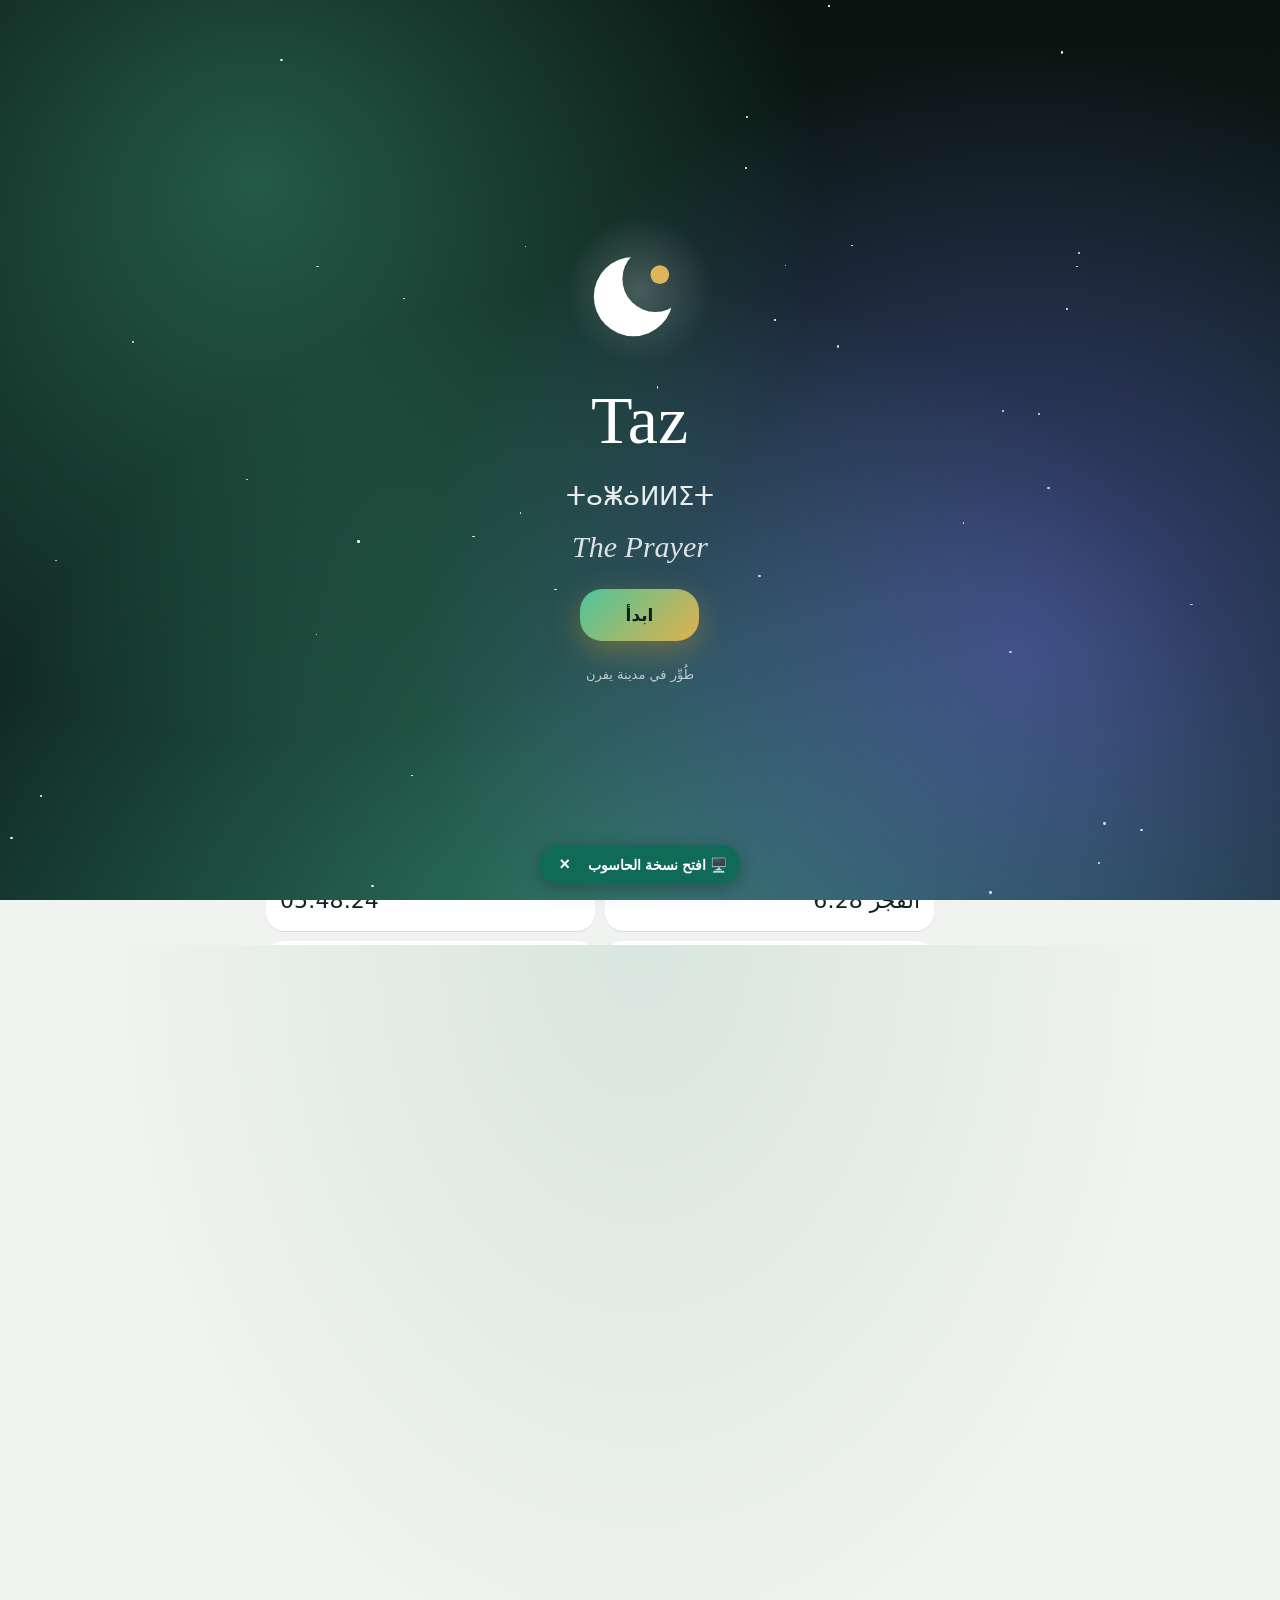
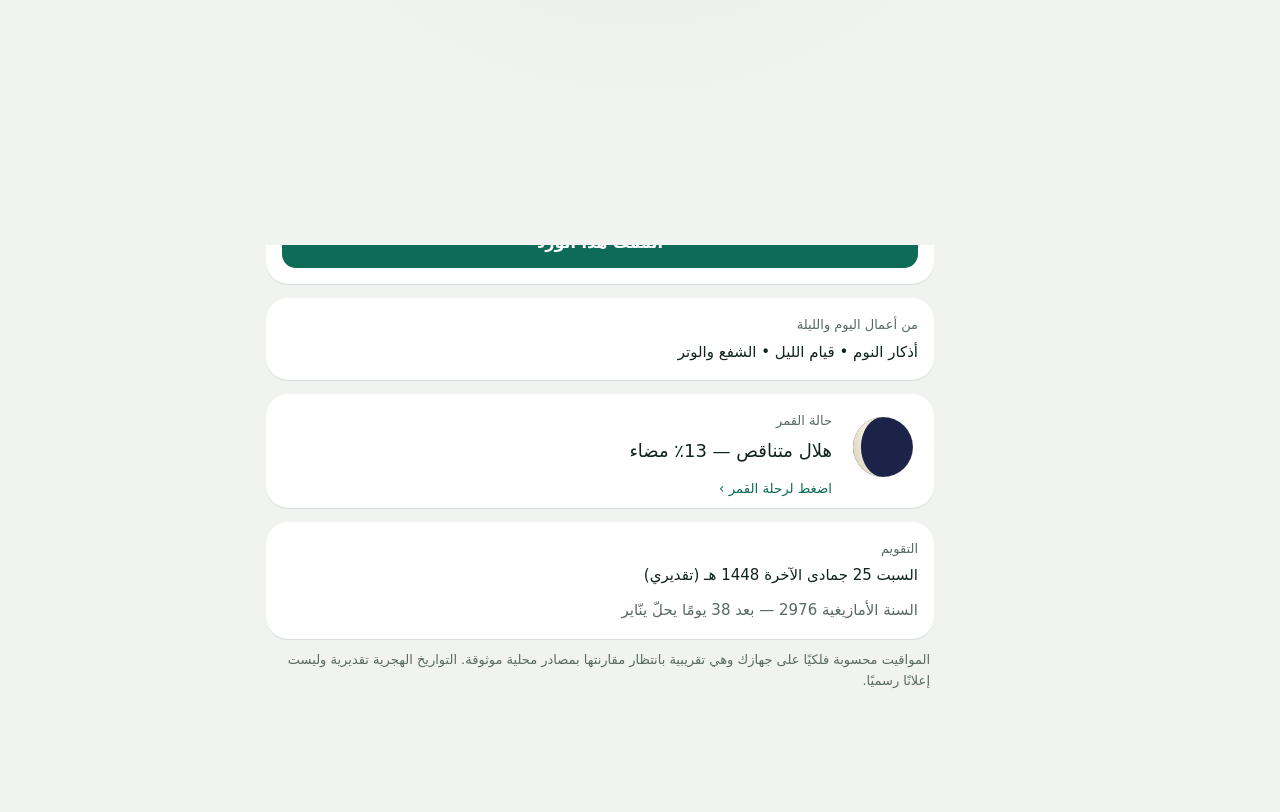
==== index.html @ 4be25f61 "أكواد تفعيل برو من الخادم: إنشاء من لوحة المالية والتفعيل في التطبيق مرة واحدة لكل كود Co-Authored-B" ====
<!DOCTYPE html>
<html lang="ar" dir="rtl"><head><meta http-equiv="Content-Security-Policy" content="default-src 'self'; script-src 'self' 'unsafe-inline'; style-src 'self' 'unsafe-inline' https://fonts.googleapis.com; font-src 'self' data: https://fonts.gstatic.com; img-src 'self' data: blob: https:; media-src 'self' data: blob: https:; connect-src 'self' https:; worker-src 'self'; manifest-src 'self'; object-src 'none'; base-uri 'self'; form-action 'self'"><meta charset="utf-8">
<meta name="viewport" content="width=device-width, initial-scale=1, viewport-fit=cover">
<title>Taz</title><link rel="manifest" href="[data-uri]"><meta name="theme-color" content="#0d1736"><meta name="mobile-web-app-capable" content="yes"><meta name="apple-mobile-web-app-capable" content="yes"><meta name="apple-mobile-web-app-title" content="Taz"><meta name="apple-mobile-web-app-status-bar-style" content="black-translucent"><link rel="apple-touch-icon" href="[data-uri]"><link rel="icon" href="[data-uri]">
<link href="https://fonts.googleapis.com/css2?family=Readex+Pro:wght@400;500;600;700&family=IBM+Plex+Sans+Arabic:wght@400;500;700&family=Amiri:wght@400;700&family=IBM+Plex+Sans:wght@400;500;700&family=Noto+Naskh+Arabic:wght@400;700&family=Scheherazade+New:wght@400;700&family=Noto+Sans+Tifinagh&family=Aref+Ruqaa:wght@700&family=Cormorant+Garamond:ital,wght@1,600&display=swap" rel="stylesheet">
<style>
:root{--bg:#f0f3ef;--card:#fff;--ink:#10241d;--mute:#586a62;--line:rgba(16,36,29,.1);--acc:#0d6b57;--gold:#8f6310;--soft:rgba(13,107,87,.1);box-sizing:border-box}
@media(prefers-color-scheme:dark){:root:not([data-theme="light"]){--bg:#09130f;--card:#122019;--ink:#edf3ee;--mute:#93a79d;--line:rgba(255,255,255,.09);--acc:#4cc59a;--gold:#e2b04c;--soft:rgba(76,197,154,.14)}}
:root[data-theme="dark"]{--bg:#09130f;--card:#122019;--ink:#edf3ee;--mute:#93a79d;--line:rgba(255,255,255,.09);--acc:#4cc59a;--gold:#e2b04c;--soft:rgba(76,197,154,.14)}
*{box-sizing:border-box}html,body{margin:0;background:var(--bg);color:var(--ink);font-family:"Readex Pro","IBM Plex Sans Arabic",system-ui,sans-serif}
body{max-width:480px;margin:0 auto;padding:0 16px 110px;line-height:1.65;min-height:100%}
button{font:inherit;color:inherit;cursor:pointer}[hidden]{display:none!important}
.hero{margin:0 -16px;height:392px;position:relative;overflow:hidden;color:#fff;border-radius:0 0 32px 32px}
.hero svg{position:absolute;inset:0;width:100%;height:100%}
.hero::after{content:"";position:absolute;inset:auto 0 0;height:45%;background:linear-gradient(transparent,rgba(0,0,0,.45));z-index:1}
.ht{position:relative;z-index:2;padding:calc(18px + env(safe-area-inset-top,0px)) 22px 0;text-align:center;text-shadow:0 1px 14px rgba(0,0,0,.3)}
.ht .c{font-size:15px;font-weight:500;opacity:.92}.ht small{display:block;font-size:19px;font-weight:500;margin-top:6px}
.cd{font-size:64px;font-weight:500;direction:ltr;letter-spacing:-1px;font-variant-numeric:tabular-nums;line-height:1.1;margin-top:2px}
.hb{position:absolute;z-index:2;inset-inline:24px;bottom:50px}
.bar{height:5px;border-radius:5px;background:rgba(255,255,255,.28)}.bar i{display:block;height:100%;background:#fff;border-radius:5px}
.bl{display:flex;justify-content:space-between;font-size:13px;font-weight:500;margin-top:8px}
.g{background:var(--card);border-radius:22px;padding:6px 16px;margin-top:14px;box-shadow:0 1px 0 var(--line)}
.g h3{margin:10px 0 2px;font-size:13px;font-weight:500;color:var(--mute)}.g p{margin:4px 0 10px;color:var(--mute);font-size:15px}
.pr{margin-top:-34px;position:relative;z-index:3;padding:8px 10px;box-shadow:0 14px 34px rgba(0,0,0,.2)}
.rw{display:grid;grid-template-columns:38px 1fr auto;align-items:center;padding:11px 8px;border-radius:14px;font-size:17px}.rw svg{width:26px;height:26px;color:var(--mute);display:block}
.rw b{direction:ltr;font-weight:500;font-variant-numeric:tabular-nums}.rw.nx{background:var(--soft);font-weight:700;color:var(--acc)}.rw.nx svg{color:var(--acc)}.rw.nx b{font-weight:700}
.ar{font-family:Amiri,serif;font-size:22px;line-height:2.05;margin:4px 0}
.row{display:flex;justify-content:space-between;align-items:center;padding:12px 0;border-top:1px solid var(--line);font-size:16px}.g .row:first-of-type{border-top:0}
.row small{display:block;color:var(--mute);font-size:12px}
.tg{width:46px;height:28px;border-radius:20px;border:0;background:var(--line);position:relative;flex:none}
.tg::after{content:"";position:absolute;top:3px;inset-inline-start:3px;width:22px;height:22px;border-radius:50%;background:#fff;transition:.2s;box-shadow:0 1px 3px rgba(0,0,0,.3)}
.tg[aria-checked=true]{background:var(--acc)}.tg[aria-checked=true]::after{inset-inline-start:21px}
.st{display:flex;align-items:center;gap:10px}.st button{width:32px;height:32px;border-radius:50%;border:0;background:var(--soft);color:var(--acc);font-size:18px}
.btn{width:100%;border:0;border-radius:14px;padding:12px;background:var(--acc);color:var(--card);font-weight:700;margin:6px 0 10px}.btn[disabled]{opacity:.45}
.tag{display:inline-block;font-size:12px;color:var(--gold);border:1px solid var(--gold);border-radius:8px;padding:0 8px;margin-bottom:8px}
.note{font-size:12px;color:var(--mute);margin:10px 4px}
.seg{display:flex;gap:4px;margin:14px 0 4px;background:var(--line);border-radius:12px;padding:3px}.seg button{flex:1;border:0;background:none;border-radius:10px;padding:7px 4px;font-size:14px;color:var(--mute)}.seg button[aria-pressed=true]{background:var(--card);color:var(--ink);font-weight:700;box-shadow:0 1px 3px rgba(0,0,0,.15)}
.cnt{display:inline-block;background:var(--soft);color:var(--acc);border-radius:10px;padding:0 10px;font-size:13px;font-weight:500}
.dial{width:260px;height:260px;margin:26px auto 8px;border-radius:50%;background:var(--card);box-shadow:0 8px 30px rgba(0,0,0,.15);position:relative;transition:transform .15s}
.dial i{position:absolute;inset:0}.dial em{position:absolute;top:8px;left:50%;transform:translateX(-50%);font-style:normal;color:#e0555f;font-weight:700}
.arw{position:absolute;inset:0}.arw::before{content:"";position:absolute;top:14px;left:50%;margin-left:-9px;border:9px solid transparent;border-bottom:70px solid var(--acc);border-top:0}
.cal{display:grid;grid-template-columns:repeat(7,1fr);text-align:center;gap:3px;font-size:15px;padding:8px 0}.cal span{padding:4px 0;border-radius:12px}.cal small{display:block;font-size:10px;color:var(--mute)}.cal .w{color:var(--mute);font-size:12px}.cal .t{background:var(--acc);color:var(--card)}.cal .t small{color:var(--card)}.cal .f{background:var(--soft)}
h2{font-size:28px;margin:calc(18px + env(safe-area-inset-top,0px)) 2px 0}
nav{position:fixed;bottom:0;inset-inline:0;max-width:480px;margin:0 auto;display:flex;background:var(--card);border-top:1px solid var(--line);padding:8px 8px calc(8px + env(safe-area-inset-bottom,0px));z-index:9}
nav button{flex:1;border:0;background:none;padding:4px 2px;font-size:11px;color:var(--mute)}nav button[aria-current=true]{color:var(--acc);font-weight:700}nav svg{display:block;margin:0 auto 2px;width:24px;height:24px}
#sheet{position:fixed;inset:0;background:rgba(0,0,0,.5);z-index:20;display:flex;align-items:flex-end}.sh{background:var(--card);width:100%;max-width:480px;margin:0 auto;border-radius:24px 24px 0 0;padding:12px 18px calc(18px + env(safe-area-inset-bottom,0px))}#cl .row{width:100%;border-left:0;border-right:0;border-bottom:0;background:none;text-align:start}#sp{position:fixed;inset:0;z-index:50;display:flex;flex-direction:column;align-items:center;justify-content:center;gap:4px;color:#fff;text-align:center;background:radial-gradient(circle at 50% 110%,rgba(76,197,154,.5),transparent 60%),linear-gradient(#09130f,#12302a)}.n1{font-size:68px;font-family:"Aref Ruqaa",serif;line-height:1.5}.n2{font-size:26px;font-family:"Noto Sans Tifinagh",sans-serif;opacity:.9}.n3{font-size:30px;font-family:"Cormorant Garamond",serif;font-style:italic;opacity:.85}#sp small{margin-top:16px;opacity:.6;font-size:12px}.hero{touch-action:pan-y}.rw{transition:background .25s;cursor:pointer}main{animation:vin .3s ease both}@keyframes vin{from{opacity:0;transform:translateY(8px)}}.cl,.cl2{animation:dr 26s ease-in-out infinite alternate}.cl2{animation-duration:34s;animation-direction:alternate-reverse}@keyframes dr{to{transform:translateX(40px)}}#st circle:nth-child(odd){animation:tw 3s ease-in-out infinite alternate}@keyframes tw{from{opacity:.3}}.nb{position:absolute;z-index:3;left:50%;transform:translateX(-50%);top:150px;border:0;border-radius:20px;padding:3px 14px;color:#fff;background:rgba(255,255,255,.22);backdrop-filter:blur(8px);font-size:13px}@media(prefers-reduced-motion:reduce){*{animation:none!important;transition:none!important}}.tl{display:grid;grid-template-columns:1fr 1fr;gap:10px;margin-top:12px}.tl div{background:var(--card);border-radius:18px;padding:12px 14px;box-shadow:0 1px 0 var(--line)}.tl small{display:block;color:var(--mute);font-size:12px}.tl b{font-size:22px;font-weight:500;direction:ltr;display:block;font-variant-numeric:tabular-nums;text-align:start}.dial::after{content:"";position:absolute;inset:0;border-radius:50%;border:2px solid var(--acc);animation:pl 2.4s ease-out infinite;opacity:0}@keyframes pl{from{transform:scale(.92);opacity:.6}to{transform:scale(1.25);opacity:0}}.nt{position:relative;height:16px;border-radius:8px;display:flex;overflow:hidden;margin:12px 0 6px}.nt i{flex:1}.mk{position:absolute;top:-3px;width:22px;height:22px;border-radius:50%;background:var(--gold);transform:translateX(-50%);box-shadow:0 0 12px var(--gold);transition:inset-inline-start .6s}.ln{display:flex;justify-content:space-between;font-size:12px;color:var(--mute);direction:ltr}.seg.sc{overflow-x:auto}.sc button{flex:none;padding:7px 12px;white-space:nowrap}.hd{display:flex;align-items:center;gap:10px;margin-top:calc(18px + env(safe-area-inset-top,0px))}.hd h2{margin:0}.bk{width:38px;height:38px;border-radius:50%;border:0;background:var(--card);font-size:24px;line-height:1;box-shadow:0 1px 4px rgba(0,0,0,.18)}.dt{width:30px;height:30px;border-radius:9px;display:inline-grid;place-items:center;color:#fff;font-style:normal;margin-inline-end:12px;font-size:15px}.chev{color:var(--mute);font-size:20px}.in{border:1px solid var(--line);background:var(--bg);color:var(--ink);border-radius:12px;padding:8px 10px;font:inherit}input.in:not([type]){width:100%;margin:6px 0}.qa{display:flex;gap:8px;margin-top:12px}.qa button{flex:1;border:0;border-radius:16px;padding:10px 2px;background:var(--card);box-shadow:0 1px 0 var(--line);font-size:12px;color:var(--ink)}.qa b{display:block;font-size:20px;color:var(--acc)}.lvp{display:grid;gap:14px;margin:14px 0}.lk{background:linear-gradient(#1b2548,#0d1736);color:#fff;border-radius:22px;padding:16px;display:flex;justify-content:space-between;align-items:center}.lk b{font-size:20px;font-weight:500}.lk .lvc{font-size:26px}.di{background:#000;color:#fff;border-radius:30px;padding:10px 22px;display:flex;justify-content:space-between;width:86%;margin:0 auto}.lvc{direction:ltr;font-variant-numeric:tabular-nums}.pr{background:linear-gradient(160deg,rgba(76,197,154,.12),rgba(122,108,255,.12)),var(--card);box-shadow:0 0 0 1px rgba(120,200,255,.18),0 22px 60px rgba(40,120,220,.2)}.pvs{display:flex;justify-content:space-between;align-items:center;padding:6px 6px 2px}
.dl{position:relative;width:100%;max-width:340px;margin:4px auto;touch-action:pan-y;user-select:none;-webkit-user-select:none}.cc{position:absolute;inset:0;display:grid;place-content:center;text-align:center;pointer-events:none}.cc b{font-size:36px;font-weight:500;direction:ltr;font-variant-numeric:tabular-nums;line-height:1.2}.cc small{color:var(--mute);font-size:13px}.pulse{animation:pls 1.6s ease-in-out infinite;transform-box:fill-box;transform-origin:center}@keyframes pls{50%{transform:scale(1.7);opacity:.08}}
.rw{display:block;padding:0;margin:2px 0;border-radius:16px;font-size:inherit}.rwh{display:grid;grid-template-columns:38px 1fr auto 22px;align-items:center;width:100%;border:0;background:none;padding:11px 8px;font-size:17px;text-align:start;color:inherit}.rwh b{direction:ltr;font-weight:500}.rw.nx .rwh{color:var(--acc);font-weight:700}
.dt2{display:none;padding:0 10px 12px}.rw.op .dt2{display:grid;grid-template-columns:repeat(3,1fr);gap:8px;animation:vin .28s ease both}.dt2>div{background:var(--bg);border-radius:12px;padding:8px;text-align:center}.dt2 small{display:block;color:var(--mute);font-size:11px}.dt2 b{direction:ltr;display:block;font-weight:500}.dt2 .full{grid-column:1/-1;display:flex;justify-content:space-between;align-items:center;background:none;padding:2px 4px;font-size:14px}
nav{bottom:calc(10px + env(safe-area-inset-bottom,0px));inset-inline:12px;padding:6px;border-radius:32px;border:1px solid rgba(140,160,255,.22);background:var(--card);background:color-mix(in srgb,var(--card) 93%,transparent);backdrop-filter:blur(22px) saturate(1.4);-webkit-backdrop-filter:blur(22px) saturate(1.4);box-shadow:0 14px 40px rgba(20,30,90,.35)}
nav button{display:flex;align-items:center;justify-content:center;gap:6px;flex:1;padding:11px 0;border-radius:26px;transition:flex .45s cubic-bezier(.2,.8,.2,1),background .3s}nav svg{margin:0;width:22px;height:22px}nav button span{display:none;font-size:13px;font-weight:700;white-space:nowrap}nav button[aria-current=true]{flex:2.7;background:linear-gradient(135deg,var(--acc),#c9972f);color:#fff;box-shadow:0 6px 22px rgba(201,151,47,.4)}nav button[aria-current=true] span{display:inline}.qd{width:100%;max-width:330px;margin:10px auto;perspective:900px;touch-action:none;user-select:none;-webkit-user-select:none}#qi{transform-style:preserve-3d;transition:transform .12s linear}.qd svg{width:100%;display:block;transition:filter .3s}.qd.ok svg{filter:drop-shadow(0 0 20px rgba(60,230,150,.6))}.qs{min-height:26px;font-weight:700;margin:2px 0 8px}.qs.ok{color:#2fcf8a}.wxt{position:absolute;inset:0;z-index:1;opacity:0;pointer-events:none;transition:opacity .9s,background .9s}.wxt.on{opacity:1}.wxt.rain{background:linear-gradient(rgba(40,60,95,.55),rgba(20,30,52,.45))}.wxt.snow{background:linear-gradient(rgba(215,228,242,.38),rgba(160,185,215,.3))}.wxt.wind{background:linear-gradient(rgba(125,105,75,.3),rgba(70,60,45,.28))}.wxt.storm{background:linear-gradient(rgba(15,20,38,.7),rgba(10,14,28,.6))}
.wx{position:absolute;inset:0;z-index:1;pointer-events:none;overflow:hidden}.wx i{position:absolute;display:block}.wx.rain i,.wx.storm i{top:-24px;width:1.5px;height:18px;background:linear-gradient(transparent,rgba(195,220,255,.85));transform:rotate(12deg);animation:rf linear infinite}@keyframes rf{to{transform:translate(-40px,430px) rotate(12deg)}}.wx.snow i{top:-12px;border-radius:50%;background:#fff;opacity:.9;animation:sf linear infinite}@keyframes sf{50%{margin-left:18px}to{transform:translate(-30px,430px)}}.wx.wind i{left:-120px;height:2px;border-radius:2px;background:linear-gradient(90deg,transparent,rgba(255,255,255,.7),transparent);animation:wf linear infinite}@keyframes wf{to{transform:translateX(620px)}}.lt{position:absolute;inset:0;background:#fff;opacity:0;animation:fl 7s infinite}@keyframes fl{0%,92%,100%{opacity:0}93%{opacity:.55}94%{opacity:0}95%{opacity:.35}96%{opacity:0}}
.hero[data-wx=wind] .cl,.hero[data-wx=storm] .cl{animation-duration:6s}.hero[data-wx=wind] .cl2,.hero[data-wx=storm] .cl2{animation-duration:8s}.wxc{position:absolute;z-index:3;top:calc(14px + env(safe-area-inset-top,0px));inset-inline-start:16px;border:0;border-radius:20px;padding:4px 12px;color:#fff;background:rgba(0,0,0,.32);backdrop-filter:blur(8px);-webkit-backdrop-filter:blur(8px);font-size:13px}@media(prefers-reduced-motion:reduce){.wx{display:none}}#sp.out{opacity:0;transform:scale(1.05);transition:opacity .5s,transform .5s}#sp .n1,#sp .n2,#sp .n3,#sp .lg,#sp .go,#sp .wl,#sp .orb{position:relative}.sb{position:absolute;inset:0;background:radial-gradient(circle at 20% 20%,rgba(76,197,154,.38),transparent 45%),radial-gradient(circle at 80% 72%,rgba(122,108,255,.42),transparent 50%);animation:sbm 14s ease-in-out infinite alternate}@keyframes sbm{to{transform:scale(1.3) rotate(8deg)}}
.orb{display:grid;place-items:center;width:150px;height:150px;border-radius:50%;background:radial-gradient(circle,rgba(255,255,255,.2),transparent 70%);transform:translate(var(--px,0),var(--py,0));transition:transform .15s;animation:orbi 1.4s cubic-bezier(.2,.8,.2,1) both}@keyframes orbi{from{opacity:0;transform:scale(.4) rotate(-40deg)}}
#sp .n1,#sp .n2,#sp .n3,#sp .lg,#sp .go,#sp .wl{animation:fu .35s ease both}#sp .n1{animation-delay:0s}#sp .n2{animation-delay:.05s}#sp .n3{animation-delay:.1s}#sp .lg{animation-delay:.12s}#sp .go{animation-delay:.15s}#sp .wl{animation-delay:.2s}@keyframes fu{from{opacity:0;transform:translateY(14px)}}
.lg{display:flex;gap:8px;margin-top:18px}.lg button{border:1px solid rgba(255,255,255,.35);background:rgba(255,255,255,.1);color:#fff;border-radius:16px;padding:6px 16px;backdrop-filter:blur(8px);-webkit-backdrop-filter:blur(8px)}.go{margin-top:14px;border:0;border-radius:22px;padding:12px 46px;color:#06231f;font-weight:700;font-size:17px;background:linear-gradient(135deg,#4cc59a,#e2b04c);box-shadow:0 10px 30px rgba(201,151,47,.4)}.wl{margin-top:18px;opacity:.7;font-size:13px}
html[data-gl]:not([data-gl=off]) body{background:radial-gradient(circle at 12% 8%,rgba(76,197,154,.4),transparent 42%),radial-gradient(circle at 92% 28%,rgba(122,108,255,.38),transparent 42%),radial-gradient(circle at 30% 92%,rgba(240,192,96,.28),transparent 46%),var(--bg);background-attachment:fixed}
html[data-gl=glass] .g,html[data-gl=glass] nav{background:color-mix(in srgb,var(--card) 58%,transparent);backdrop-filter:blur(22px) saturate(1.6);-webkit-backdrop-filter:blur(22px) saturate(1.6);border:1px solid rgba(255,255,255,.28)}html[data-gl=ultra] .g,html[data-gl=ultra] nav{background:color-mix(in srgb,var(--card) 28%,transparent);backdrop-filter:blur(30px) saturate(1.8);-webkit-backdrop-filter:blur(30px) saturate(1.8);border:1px solid rgba(255,255,255,.35)}
.szt{font-size:13px;color:#ffd98a;font-weight:700}.fl{animation:fk 2.6s ease-in-out infinite alternate}@keyframes fk{from{opacity:.78}}.rt{animation:rot 26s linear infinite;transform-box:fill-box;transform-origin:center}@keyframes rot{to{transform:rotate(360deg)}}
.pg{background:var(--card);border-radius:14px;padding:12px;min-height:430px;display:flex;flex-direction:column;border:1px solid var(--line)}.ph{display:flex;justify-content:space-between;font-size:12px;color:var(--mute)}.pb{flex:1;display:grid;place-content:center;text-align:center;color:var(--mute);padding:16px}.pf{text-align:center;color:var(--mute);font-size:12px}.sp2{display:grid;grid-template-columns:1fr;gap:10px;direction:rtl}.pg2{display:none}
.wgs{display:grid;gap:14px;margin:12px 0;justify-items:start}.wg{border-radius:26px;padding:14px 16px;display:flex;flex-direction:column;gap:2px;color:#fff;position:relative;overflow:hidden}.wg.s{width:160px;height:160px}.wg.m{width:100%;flex-direction:row;justify-content:space-between;align-items:center;text-align:center}.wg.m div small{display:block;opacity:.8;font-size:11px}.wg.l{width:210px;height:64px;border-radius:18px;flex-direction:row;justify-content:space-between;align-items:center}.wg b{font-size:19px;font-weight:700}.wg small{opacity:.85;font-size:12px}.wg.glass{background:linear-gradient(135deg,rgba(255,255,255,.3),rgba(255,255,255,.06)),linear-gradient(160deg,#1f5a4a,#4cc59a);border:1px solid rgba(255,255,255,.4)}.wg.dark{background:#10162f}.wg.light{background:#f4f6fb;color:#0d1736}.wg.acc{background:linear-gradient(135deg,#4cc59a,#c9972f)}
.cpm{display:grid;grid-template-columns:1.3fr 1fr;gap:12px;background:#0b0e18;color:#fff;border-radius:22px;padding:16px;margin:10px 0}.cpm b{font-size:26px;display:block}.cpm .lvc{font-size:34px;display:block}.cpr{display:grid;gap:8px}.cpr button{border:0;border-radius:14px;padding:12px;background:#1c2236;color:#fff;font-size:16px}
@media(min-width:820px),(horizontal-viewport-segments:2){body{max-width:780px;padding-inline-start:96px}nav{top:50%;bottom:auto;inset-inline:auto;inset-inline-start:16px;transform:translateY(-50%);flex-direction:column;width:72px;max-width:none;margin:0;padding:8px;border-radius:30px}nav button{flex:none;flex-direction:column;padding:12px 0;gap:3px}nav button span{display:block;font-size:10px;font-weight:500}nav button[aria-current=true]{flex:none}.hero{margin:16px 0 0;border-radius:32px}.sp2{grid-template-columns:1fr 1fr}.pg2{display:flex}}.ar{font-family:var(--af,"Noto Naskh Arabic"),Amiri,serif}
.pg{position:relative;min-height:520px;transition:background .3s}.pg::before{content:"";position:absolute;inset:6px;border:1px solid rgba(170,135,60,.5);border-radius:10px;pointer-events:none}.pg::after{content:"";position:absolute;inset:11px;border:1px solid rgba(170,135,60,.22);border-radius:7px;pointer-events:none}
.pg.qp{background:#f7f0dc;color:#2a2418;border-color:#d9c9a0}.pg.qn{background:#0f1428;color:#ece6d2;border-color:#2a3358}.pg.qg{color:var(--ink);background:rgba(255,255,255,.14);backdrop-filter:blur(18px);-webkit-backdrop-filter:blur(18px)}
.pg .ph{padding:6px 10px 0;font-size:13px;opacity:.75}.pg .pf{text-align:center;opacity:.7;padding:6px 0 10px;font-size:13px}.qt{font-family:"KFQ",serif;line-height:2.4;text-align:justify;direction:rtl;flex:1;overflow:auto;max-height:68vh;padding:6px 16px;font-feature-settings:normal}.qa{font-size:26px;line-height:2.4;max-height:none;padding:0}
.v{cursor:pointer;border-radius:6px}.v.sel{background:rgba(76,197,154,.28)}.v.bm{box-shadow:0 2px 0 #b88a2c}.sn{text-align:center;font-family:"Noto Naskh Arabic",Amiri,serif;font-size:19px;font-weight:700;color:#8a6a1c;border-block:1px solid rgba(170,135,60,.5);margin:10px 4px;padding:2px}.pg.qn .sn{color:#e0b45a}
.sp2{animation:pgi .38s ease both}@keyframes pgi{from{opacity:0;transform:translateX(calc(var(--dx,0)*28px))}}
.qh{display:flex;align-items:center;gap:14px}.mb{border:0;background:var(--soft);color:var(--acc);border-radius:10px;padding:6px 10px;margin-inline-start:4px;font:inherit;font-size:13px}.qs{min-height:20px}#mp{position:fixed;z-index:8;inset-inline:14px;bottom:calc(86px + env(safe-area-inset-bottom,0px));max-width:452px;margin:0 auto;display:flex;align-items:center;gap:10px;padding:8px 12px;border-radius:22px;background:var(--card);background:color-mix(in srgb,var(--card) 82%,transparent);backdrop-filter:blur(20px);-webkit-backdrop-filter:blur(20px);border:1px solid rgba(140,160,255,.25);box-shadow:0 10px 30px rgba(20,30,90,.3)}#mp[hidden]{display:none}.mpb{width:40px;height:40px;border-radius:50%;border:0;background:linear-gradient(135deg,var(--acc),#c9972f);color:#fff;font-size:16px}.mpm{flex:1;min-width:0}.mpm b{display:block;font-size:14px;white-space:nowrap;overflow:hidden;text-overflow:ellipsis}.mpm input{width:100%;accent-color:var(--acc)}.mpx{border:0;background:none;color:var(--mute);font-size:16px}.apl{min-width:38px}@media(min-width:820px),(horizontal-viewport-segments:2){#mp{inset-inline-start:110px;inset-inline-end:14px;bottom:14px}}.kn{position:absolute;width:48px;height:48px;margin:-24px 0 0 -24px;border-radius:50%;touch-action:none;cursor:grab}.lgn{min-height:18px;font-size:12px;opacity:.8;margin-top:8px;text-align:center;padding:0 24px;position:relative}
html[lang=en] body,html[lang=en] button,html[lang=en] input,html[lang=en] select{font-family:"IBM Plex Sans","IBM Plex Sans Arabic",system-ui,sans-serif}
.pg.qp{background:radial-gradient(ellipse at 50% 0,rgba(255,255,255,.6),transparent 62%),url("data:image/svg+xml;utf8,<svg xmlns='http://www.w3.org/2000/svg' width='160' height='160'><filter id='n'><feTurbulence type='fractalNoise' baseFrequency='.85' numOctaves='2' stitchTiles='stitch'/><feColorMatrix values='0 0 0 0 .55 0 0 0 0 .45 0 0 0 0 .25 0 0 0 .1 0'/></filter><rect width='100%25' height='100%25' filter='url(%23n)'/></svg>"),linear-gradient(#faf3df,#f2e7c6);color:#2a2418;border:1px solid #cdb98a;box-shadow:inset -16px 0 24px -16px rgba(110,78,24,.42),inset 0 0 44px rgba(139,105,40,.2),0 10px 26px rgba(0,0,0,.2)}
.pg.qp::before{inset:9px;border:2px solid #b08a3a;border-radius:6px;box-shadow:inset 0 0 0 4px #f6edd2,inset 0 0 0 5px rgba(176,138,58,.6)}.pg.qp::after{inset:0;border:0;border-radius:0;background:radial-gradient(circle at 17px 17px,#b08a3a 0 3.2px,transparent 3.6px),radial-gradient(circle at calc(100% - 17px) 17px,#b08a3a 0 3.2px,transparent 3.6px),radial-gradient(circle at 17px calc(100% - 17px),#b08a3a 0 3.2px,transparent 3.6px),radial-gradient(circle at calc(100% - 17px) calc(100% - 17px),#b08a3a 0 3.2px,transparent 3.6px)}
.pg.qp .ph{padding:16px 22px 0}.pg.qp .ph span{border:1px solid rgba(176,138,58,.75);border-radius:12px;padding:1px 12px;background:rgba(255,255,255,.4);font-size:12px}.pg.qp .qt{padding:8px 24px}.pg.qp .pf{padding:6px 0 18px}.pg.qp .pf::before,.pg.qp .pf::after{content:" ◆ ";color:#b08a3a;font-size:9px}.pg.qp .sn{color:#6f5214;border-color:#b08a3a;background:rgba(176,138,58,.1)}
.sp2{position:relative;perspective:1400px}.sp2 .pg{transform-origin:right center}@keyframes pgi{from{opacity:.25;transform:rotateY(calc(var(--dx,0)*-16deg)) translateX(calc(var(--dx,0)*20px))}}
@media(min-width:820px),(horizontal-viewport-segments:2){.sp2::after{content:"";position:absolute;top:0;bottom:0;left:50%;width:44px;margin-left:-22px;background:linear-gradient(90deg,transparent,rgba(90,60,20,.3),transparent);pointer-events:none}}
.chips{display:flex;gap:6px;overflow-x:auto;margin:8px 0 2px;padding-bottom:4px}.chip{flex:none;border:1px solid var(--line);background:none;border-radius:16px;padding:5px 12px;font-size:13px;color:var(--mute)}.chip.on{background:var(--acc);color:#fff;border-color:var(--acc)}.chip small{opacity:.8}
.av{display:grid;place-items:center;width:40px;height:40px;border-radius:50%;color:#fff;font-style:normal;font-weight:700;font-size:18px;flex:none}.av.big{width:62px;height:62px;font-size:28px}.pbar{display:inline-block;width:110px;height:4px;border-radius:4px;background:var(--line);vertical-align:middle;margin-inline-start:8px;overflow:hidden}.pbar i{display:block;height:100%;background:var(--acc)}.pgt{font-size:12px;color:var(--mute);direction:ltr}
.np{position:fixed;inset:0;z-index:40;display:flex;flex-direction:column;align-items:center;padding:calc(18px + env(safe-area-inset-top,0px)) 22px calc(26px + env(safe-area-inset-bottom,0px));color:#fff;background:radial-gradient(ellipse at 50% 18%,rgba(76,197,154,.34),transparent 58%),radial-gradient(ellipse at 85% 80%,rgba(122,108,255,.4),transparent 55%),linear-gradient(#09130f,#101a42);transform:translateY(105%);transition:transform .5s cubic-bezier(.2,.8,.2,1);overflow:auto}.np.on{transform:none}.np button{color:#fff;font:inherit}
.npx{align-self:flex-start;width:42px;height:42px;border-radius:50%;border:0;background:rgba(255,255,255,.12);font-size:20px}.npa{width:176px;height:176px;margin:14px auto 8px;border-radius:50%;display:grid;place-items:center;font-size:72px;font-weight:700;background:linear-gradient(145deg,#4cc59a,#c9972f);box-shadow:0 0 70px rgba(122,108,255,.55)}.np h2{margin:6px 0 0;font-size:26px;text-align:center}.np .sub{color:rgba(255,255,255,.7);font-size:14px;text-align:center;margin:2px 0 10px}
.wv{display:flex;align-items:center;justify-content:center;gap:3px;height:34px;margin:4px 0}.wv i{width:3px;border-radius:3px;background:linear-gradient(#4cc59a,#e2b04c);height:8px;animation:wvk 1.1s ease-in-out infinite}.np.pz .wv i{animation-play-state:paused}@keyframes wvk{50%{height:30px}}
.npr{width:100%;max-width:420px;margin-top:6px}.npr input[type=range]{width:100%;accent-color:#e2b04c}.npt{display:flex;justify-content:space-between;font-size:12px;color:rgba(255,255,255,.65);direction:ltr}.npc{display:flex;align-items:center;justify-content:space-between;width:100%;max-width:420px;margin:14px 0}.npc button{border:0;background:none;font-size:15px;min-width:46px}.npp{width:74px!important;height:74px;border-radius:50%!important;background:#fff!important;color:#101a42!important;font-size:28px!important;box-shadow:0 10px 30px rgba(255,255,255,.25)}.npb{display:flex;align-items:center;justify-content:space-between;width:100%;max-width:420px;margin-top:4px;gap:10px}.npb button{border:0;background:rgba(255,255,255,.1);border-radius:14px;padding:9px 14px;font-size:14px}.npb input{width:110px;accent-color:#4cc59a}.npq{width:100%;max-width:420px;margin-top:12px;background:rgba(255,255,255,.08);border-radius:18px;padding:6px 14px}.npq .row{border-color:rgba(255,255,255,.12)}
.ic{display:inline-block;vertical-align:middle;fill:none;stroke:currentColor;stroke-width:2;stroke-linecap:round;stroke-linejoin:round;transition:transform .15s,opacity .15s}button:active .ic{transform:scale(.9)}@media(hover:hover){button:hover .ic{opacity:.82}}.dt .ic{stroke:#fff}.qa b .ic{stroke:var(--acc)}.mpb .ic{stroke:#fff}
.v{transition:background .4s,box-shadow .4s,color .3s;border-radius:8px}
.pg.qp .v.act{background:linear-gradient(transparent 46%,rgba(224,170,60,.5) 46%,rgba(224,170,60,.5) 96%,transparent 96%);box-shadow:none}
.sp2.wg{padding:14px 12px;border-radius:26px;background:radial-gradient(circle at 18% 12%,rgba(76,197,154,.6),transparent 46%),radial-gradient(circle at 88% 88%,rgba(226,176,76,.5),transparent 52%),linear-gradient(135deg,#12302a,#0d1736)}
.pg.qg{background:rgba(12,20,48,.42);backdrop-filter:blur(22px) saturate(1.5);-webkit-backdrop-filter:blur(22px) saturate(1.5);border:1px solid rgba(255,255,255,.34);color:#f7f3e6;box-shadow:inset 0 1px 0 rgba(255,255,255,.35),0 12px 30px rgba(0,0,0,.25)}.pg.qg::before{border-color:rgba(255,255,255,.28)}.pg.qg::after{border-color:rgba(255,255,255,.12)}.pg.qg .sn{color:#ffe7a8;border-color:rgba(255,255,255,.3)}.pg.qg .v.act{background:rgba(255,255,255,.24);box-shadow:0 0 0 1px rgba(255,255,255,.45),0 6px 18px rgba(255,255,255,.12)}
.pg.qn{background:linear-gradient(#0f1428,#0a0e1e);color:#e8e1cd;border-color:#252d4d}.pg.qn::before{border-color:rgba(224,180,90,.4)}.pg.qn::after{border-color:rgba(224,180,90,.15)}.pg.qn .v.act{background:rgba(76,197,154,.2);box-shadow:inset 0 -2px 0 #4cc59a}
.ayp{position:sticky;bottom:calc(94px + env(safe-area-inset-bottom,0px));z-index:6;margin-top:12px}.fp{display:block;text-align:center;padding:14px;border:2px dashed var(--acc);border-radius:16px;color:var(--acc);font-weight:700;cursor:pointer;margin:8px 0}.fp input{display:none}.ayc.mini{display:flex;align-items:center;gap:10px;padding:8px 12px}.ayc.mini b{flex:1;font-size:13px}.ayc.mini button{border:0;background:none;color:var(--mute);display:grid;place-items:center;padding:4px}.ayc.mini button.pl{width:38px;height:38px;border-radius:50%;background:var(--acc);color:#fff}.ayc.mini button.pl .ic{stroke:#fff}.ib{border:0;background:none;color:var(--mute);padding:4px;display:grid;place-items:center}.ayi a{color:var(--acc);padding:0 3px}.ayc{background:var(--card);background:color-mix(in srgb,var(--card) 82%,transparent);backdrop-filter:blur(18px);-webkit-backdrop-filter:blur(18px);border:1px solid var(--line);border-radius:20px;padding:10px 12px;box-shadow:0 8px 24px rgba(0,0,0,.18)}.ayt{display:flex;align-items:center;gap:8px;font-size:13px}.ayt span{color:var(--mute);font-size:12px}.ayt select{flex:1;min-width:0;padding:4px 8px;font-size:12px}.ayr input{width:100%;accent-color:var(--acc);margin:6px 0 0}.ayx{display:flex;justify-content:space-between;font-size:11px;color:var(--mute);direction:ltr}.ayb{display:flex;justify-content:space-between;align-items:center;margin-top:2px}.ayb button{border:0;background:none;color:var(--ink);padding:8px;border-radius:12px;min-width:40px;display:grid;place-items:center;font:inherit;font-size:12px;transition:background .2s,transform .15s}.ayb button:active{transform:scale(.92)}@media(hover:hover){.ayb button:hover{background:var(--soft)}}.ayb button.on{background:var(--soft);color:var(--acc)}.ayb .pl{background:var(--acc);color:#fff;border-radius:50%;width:46px;height:46px;padding:0}.ayb .pl .ic{stroke:#fff}.ayerr{color:#e0555f;font-size:12px;margin:6px 0 0}.ayc2{display:block;color:var(--mute);font-size:11px;margin-top:6px;line-height:1.5}.ayc2 a{color:var(--acc)}
.orb2{position:absolute;z-index:3;width:88px;height:88px;margin:-44px 0 0 -44px;border-radius:50%;touch-action:none;cursor:grab;left:-200px;top:0}.orb2:active{cursor:grabbing}.orb2::after{content:"";position:absolute;inset:16px;border-radius:50%;border:2px solid rgba(255,255,255,.6);animation:orp 2.4s ease-out infinite;pointer-events:none}.orb2.used::after{display:none}@keyframes orp{from{transform:scale(.8);opacity:.9}to{transform:scale(1.6);opacity:0}}
.bub{position:absolute;z-index:4;background:rgba(255,255,255,.22);backdrop-filter:blur(10px);-webkit-backdrop-filter:blur(10px);color:#fff;border:1px solid rgba(255,255,255,.35);border-radius:14px;padding:4px 12px;font-size:13px;font-weight:700;transform:translate(-50%,-150%);opacity:0;transition:opacity .25s;pointer-events:none;white-space:nowrap}.bub.on{opacity:1}
.hero.soon .cd{animation:soon 1s ease-in-out infinite}@keyframes soon{50%{transform:scale(1.045);text-shadow:0 0 34px rgba(255,255,255,.75)}}#st circle{pointer-events:none}.ayerr,.ayc2{word-break:break-word;overflow-wrap:anywhere}body{overflow-x:hidden}a.mb{display:inline-block}.stars{position:absolute;inset:0;pointer-events:none}.stars i{position:absolute;border-radius:50%;background:#fff;animation:tw 3s ease-in-out infinite}@keyframes tw{50%{opacity:.15;transform:scale(.6)}}
.shoot{position:absolute;top:12%;left:-20%;width:110px;height:2px;border-radius:2px;background:linear-gradient(90deg,transparent,#fff);opacity:0;animation:sht 6s linear infinite 1.5s;pointer-events:none}@keyframes sht{0%{transform:translate(0,0) rotate(18deg);opacity:0}3%{opacity:1}16%{transform:translate(560px,180px) rotate(18deg);opacity:0}100%{opacity:0}}
.rip{position:absolute;width:12px;height:12px;margin:-6px 0 0 -6px;border-radius:50%;border:2px solid rgba(255,255,255,.75);animation:rp .9s ease-out forwards;pointer-events:none;z-index:1}@keyframes rp{to{transform:scale(16);opacity:0}}
.hint{position:absolute;bottom:calc(22px + env(safe-area-inset-bottom,0px));font-size:13px;opacity:.85;animation:bn 1.6s ease-in-out infinite;pointer-events:none}@keyframes bn{50%{transform:translateY(-7px)}}
.orb.glow{animation:og .9s ease}@keyframes og{50%{box-shadow:0 0 80px 20px rgba(255,255,255,.45)}}#sp{touch-action:none}#sp button{touch-action:manipulation}.sp2.wg{padding:16px 12px;border-radius:28px;background:radial-gradient(60% 50% at 14% 6%,rgba(76,197,154,.55),transparent 70%),radial-gradient(55% 50% at 92% 94%,rgba(122,108,255,.5),transparent 70%),radial-gradient(40% 30% at 88% 8%,rgba(240,192,96,.25),transparent 70%),linear-gradient(160deg,#10204f,#0a1230);box-shadow:inset 0 1px 0 rgba(255,255,255,.18),0 18px 40px rgba(8,12,40,.35)}.pg.qg{position:relative;background:linear-gradient(160deg,rgba(255,255,255,.17),rgba(255,255,255,.04)),rgba(10,18,46,.62);backdrop-filter:blur(26px) saturate(1.6);-webkit-backdrop-filter:blur(26px) saturate(1.6);border:1px solid rgba(255,255,255,.2);border-top-color:rgba(255,255,255,.42);border-radius:22px;color:#fbf6e6;box-shadow:inset 0 1px 0 rgba(255,255,255,.28),0 14px 34px rgba(0,0,0,.3)}.pg.qg::before{content:"";position:absolute;inset:10px;border:1px solid rgba(240,200,120,.3);border-radius:14px;pointer-events:none}.pg.qg::after{display:none}.pg.qg .ph{padding:16px 22px 0;color:rgba(251,246,230,.78);opacity:1}.pg.qg .ph span{border:1px solid rgba(255,255,255,.22);border-radius:12px;padding:1px 12px;background:rgba(255,255,255,.08)}.pg.qg .qt{padding:8px 24px;text-shadow:0 1px 2px rgba(0,0,0,.28)}.pg.qg .pf{padding:6px 0 18px;color:#f0d28a;opacity:1}.pg.qg .sn{color:#ffe7a8;background:linear-gradient(90deg,transparent,rgba(240,200,120,.2),transparent);border-color:rgba(240,200,120,.42)}.pg.qg .v.sel{background:rgba(76,197,154,.32)}.pg.qg .v.act{background:rgba(240,200,120,.26);box-shadow:0 0 0 1px rgba(240,200,120,.5),0 6px 18px rgba(240,200,120,.18)}.pg.qg .v.bm{box-shadow:0 2px 0 #f0c878}.pbg{display:none}body.pro .pbg,body.pro .n1:not([style])::after{display:inline-block;margin-inline-start:10px;padding:2px 10px;border-radius:99px;font:700 12px "IBM Plex Sans",sans-serif;letter-spacing:.08em;vertical-align:middle;color:#3a2a05;background:linear-gradient(135deg,#f0d080,#c9972f)}body.pro .pbg::before,body.pro .n1:not([style])::after{content:"PRO"}.plan{display:flex;align-items:center;justify-content:space-between;gap:10px;flex-wrap:wrap;padding:12px 0;border-bottom:1px solid var(--ln,rgba(128,128,128,.2))}.plan small{display:block;opacity:.7;font-size:12px}.pr2{text-align:end}.pr2 b{font-size:22px}.plan a.btn{text-decoration:none;text-align:center}.pro-c{border:1px solid #c9972f}nav button{min-height:44px}.seg button{min-height:44px}.st button{min-width:40px;min-height:40px}.chip{min-height:40px}.note,.row small{font-size:13px}.lbm body,.lbm{background:#05060d !important}#v-lib{color:#fff}#mp{inset-inline:14px !important;bottom:calc(86px + env(safe-area-inset-bottom,0px)) !important;height:62px;padding:8px 10px;border-radius:99px;background:rgba(24,26,32,.94) !important;color:#fff;border:1px solid rgba(255,255,255,.12);box-shadow:0 10px 30px rgba(0,0,0,.45)}#mp .mpb{width:44px;height:44px;background:#fff !important;color:#000}#mp .mpb .ic{stroke:#000;fill:#000}#mp .mpm b{color:#fff;font-size:15px;font-weight:600}#mp .mpx{color:#c9cdd9;min-width:40px;min-height:44px}#mp .mpm input{height:14px}#evb .ayc{background:var(--card) !important;color:var(--ink);border:1px solid var(--line);border-radius:26px;padding:12px;box-shadow:0 10px 34px rgba(0,0,0,.18);max-height:52vh;overflow-y:auto;-webkit-overflow-scrolling:touch;overscroll-behavior:contain}
#evb .ayc.mini{max-height:none;overflow:visible;border-radius:99px}
#evb .ayc select,#evb .ayc .in{background:var(--bg) !important;color:var(--ink) !important;border:1px solid var(--line) !important;border-radius:99px;padding:8px 12px;font-size:14px;min-height:42px}
#evb .ayc .ib{background:var(--bg) !important;color:var(--ink);border:1px solid var(--line);border-radius:50%;min-width:42px;height:42px}
#evb .ayx{font-size:12px}
#evb .ayb button{min-width:44px;min-height:44px}
#evb .ayb button.on{background:var(--soft,rgba(13,107,87,.14)) !important;color:var(--acc)}
#evb .ayb .pl{width:56px;height:56px;background:var(--acc) !important;color:#fff !important}
#evb .ayb .pl svg{stroke:#fff !important}
#evb .ayc .g{background:var(--bg) !important;border-radius:20px;box-shadow:none;border:1px solid var(--line)}
#evb .ayc2{font-size:13px}
#evb .ayc .mb{background:var(--soft,rgba(13,107,87,.14)) !important;color:var(--acc) !important;border:0;border-radius:99px;padding:10px 16px;font-weight:600;min-height:44px}
#evb .ayc .fp{border:1.5px dashed var(--acc) !important;color:var(--acc) !important;border-radius:20px;background:none !important;font-weight:700}
.sh{max-height:88vh;max-height:88dvh;overflow-y:auto;-webkit-overflow-scrolling:touch;overscroll-behavior:contain;touch-action:pan-y}
/* مشغّل بملء الشاشة — متوافق مع السمة */
.np{background:radial-gradient(ellipse at 50% 0%,var(--soft),transparent 60%),var(--bg)!important;color:var(--ink)!important;padding:calc(10px + env(safe-area-inset-top,0px)) 20px calc(22px + env(safe-area-inset-bottom,0px))!important}
.np button{color:var(--ink)!important}
.nph{display:flex;align-items:center;justify-content:space-between;width:100%;max-width:420px}.nphl{font-size:13px;color:var(--mute);letter-spacing:.5px}
.np .npx{background:var(--card)!important;border:1px solid var(--line)!important;width:42px;height:42px}
.npa2{position:relative;width:min(62vw,240px);aspect-ratio:1;margin:18px auto 14px;filter:drop-shadow(0 14px 28px var(--soft))}.npa2 svg{position:absolute;inset:0}.npa2 .stg{transform-origin:100px 100px;animation:nps 40s linear infinite;animation-play-state:paused}.npa2.go .stg{animation-play-state:running}@keyframes nps{to{transform:rotate(360deg)}}
.npa2 b{position:absolute;inset:0;display:grid;place-items:center;font-size:44px;font-weight:800;color:var(--ink)}
.np h2{font-size:28px!important;margin:4px 0 0!important}.np .sub{color:var(--mute)!important;font-size:14px;margin:4px 0 14px!important}
.wv2{display:flex;align-items:center;justify-content:space-between;direction:ltr;width:100%;max-width:420px;height:46px;touch-action:none;cursor:pointer;-webkit-user-select:none;user-select:none}.wv2 i{flex:1;margin:0 1.5px;border-radius:3px;background:var(--line);transition:background .2s,transform .2s}.wv2 i.d{background:var(--acc)}.np:not(.pz) .wv2 i{animation:wvb 1.2s ease-in-out infinite}@keyframes wvb{50%{transform:scaleY(.7)}}
.npt{width:100%;max-width:420px;display:flex;justify-content:space-between;direction:ltr;font-size:12px;color:var(--mute);margin-top:4px}
.npc{width:100%;max-width:420px;display:flex;align-items:center;justify-content:space-between;margin:12px 0 14px!important}.npc button{background:none;border:0;min-width:46px;height:46px}
.np .npp{width:76px!important;height:76px!important;border-radius:50%!important;background:var(--acc)!important;color:#fff!important;box-shadow:0 12px 28px var(--soft);transition:transform .15s}.np .npp:active{transform:scale(.94)}.np .npp .ic{stroke:#fff;fill:#fff}
.npb{display:flex;flex-wrap:wrap;justify-content:center;gap:8px;width:100%;max-width:420px}.np .npb button{background:var(--card)!important;border:1px solid var(--line)!important;border-radius:999px!important;padding:8px 14px!important;font-size:13px!important;display:inline-flex;align-items:center;gap:6px;min-height:38px}.np .npb button.hot{background:var(--soft)!important;border-color:var(--acc)!important;color:var(--acc)!important}.npb .ic{stroke:currentColor}
.npv{display:flex;align-items:center;gap:10px;width:100%;max-width:420px;margin-top:14px;color:var(--mute)}.npv input{flex:1;accent-color:var(--acc)}
.np .npq{background:var(--card)!important;border:1px solid var(--line)}.np .npq .row{border-color:var(--line)!important}
@media(prefers-reduced-motion:reduce){.npa2 .stg,.np:not(.pz) .wv2 i{animation:none}}
/* أهدافي */
.gxc{background:var(--card);border:1px solid var(--line);border-radius:24px;padding:14px;margin:-4px 0 16px}.gxtop{display:flex;justify-content:space-between;align-items:center}.gxc h3{margin:2px 4px;font-size:18px}.gxsk{font-size:13px;font-weight:700;color:#e0731c;background:rgba(224,115,28,.12);padding:4px 10px;border-radius:99px}
.gxm{margin:6px 4px 10px;font-size:13.5px;color:var(--mute)}.gxr{padding:8px 0;border-top:1px solid var(--line)}.gxh{display:flex;align-items:center;gap:10px}.gxi{width:38px;height:38px;border-radius:12px;display:grid;place-items:center;flex:none}.gxi .ic{stroke:currentColor}.gxt{flex:1;min-width:0}.gxt b{display:block;font-size:15px}.gxt small{color:var(--mute);font-size:12px}
.gxs{display:flex;align-items:center;gap:6px;direction:ltr}.gxs button{width:34px;height:34px;border-radius:50%;border:1px solid var(--line);background:var(--bg);color:var(--ink);font-size:18px;line-height:1;padding:0}.gxs button:active{transform:scale(.92)}.gxs span{min-width:30px;text-align:center;font-weight:800;font-size:16px}
.gxb{height:7px;border-radius:7px;background:var(--line);margin:8px 2px 0;overflow:hidden}.gxb i{display:block;height:100%;border-radius:7px;transition:width .5s}
.gxw{display:flex;justify-content:center;gap:8px;margin:12px 0 4px;direction:ltr}.gxw i{width:14px;height:14px;border-radius:50%;background:var(--line)}.gxw i.y{background:#2fb67a}.gxw i.t{outline:2px solid var(--acc);outline-offset:2px}.gxn{font-size:11.5px;color:var(--mute);margin:8px 4px 0}
.gxto{position:fixed;top:calc(14px + env(safe-area-inset-top,0px));left:50%;transform:translate(-50%,-140%);background:var(--card);color:var(--ink);border:1px solid var(--acc);padding:12px 18px;border-radius:99px;font-size:14px;font-weight:700;box-shadow:0 10px 30px rgba(0,0,0,.25);z-index:99;transition:transform .4s cubic-bezier(.2,.8,.2,1);max-width:90vw;text-align:center}.gxto.on{transform:translate(-50%,0)}
.gxc{color:var(--ink)}#v-lib .gxc{background:#101116;color:#fff;border:0;--ink:#fff;--mute:#8d93a6;--line:#2a2c33;--bg:#1d1f26;--card:#101116}
/* وضع التلفزيون */
#tv{position:fixed;inset:0;z-index:300;display:none;color:#fff;overflow:hidden;background:#050b1f;font-size:1vmin;direction:rtl}#tv.on{display:grid;grid-template-rows:1fr auto auto;padding:4vmin 5vw 3vmin;gap:3vmin}
.tvsky{position:absolute;inset:0;background:radial-gradient(ellipse at 20% 0%,var(--tv2,#14224f),transparent 62%),linear-gradient(var(--tv1,#050b1f),#050b1f);transition:background 3s;z-index:-2}
.tvst{position:absolute;inset:0;z-index:-1;opacity:.5;background-image:radial-gradient(2px 2px at 20% 30%,#fff,transparent),radial-gradient(2px 2px at 70% 20%,#fff,transparent),radial-gradient(1.5px 1.5px at 40% 70%,#fff,transparent),radial-gradient(2px 2px at 85% 60%,#fff,transparent),radial-gradient(1.5px 1.5px at 10% 80%,#fff,transparent)}
.tvx{position:absolute;top:3vmin;left:4vw;z-index:2;font:inherit;font-size:2.4vmin;color:#fff;background:rgba(255,255,255,.14);border:2px solid transparent;border-radius:99px;padding:1.2vmin 2.6vmin;opacity:.6}.tvx:focus{opacity:1;border-color:#fff;outline:0}
.tvm{display:grid;grid-template-columns:1fr 1fr;grid-template-areas:"nx clk" "nx dt";align-content:center;align-items:center;gap:1vmin 5vw;animation:tvd 90s ease-in-out infinite alternate}@keyframes tvd{from{transform:translate(-.6vmin,-.4vmin)}to{transform:translate(.6vmin,.5vmin)}}
.tvcity{position:absolute;top:3.4vmin;right:5vw;font-size:3.4vmin;font-weight:700;opacity:.85}
.tvclk{grid-area:clk;font-size:19vmin;font-weight:800;line-height:1;text-align:center;text-shadow:0 .6vmin 3vmin rgba(0,0,0,.35);font-variant-numeric:tabular-nums}.tvclk em{font-style:normal;opacity:.6;margin:0 .5vmin}.tvclk small{font-size:7vmin;opacity:.6;margin-inline-start:1.2vmin;font-weight:600}
.tvdt{grid-area:dt;text-align:center;font-size:3.6vmin;opacity:.9}
.tvnx{grid-area:nx;text-align:center}.tvl{font-size:4.6vmin;font-weight:700;opacity:.95}.tvcd{font-size:15vmin;font-weight:800;line-height:1.1;margin:1.4vmin 0;font-variant-numeric:tabular-nums;text-shadow:0 .6vmin 3vmin rgba(0,0,0,.35)}.tvbar{height:1.4vmin;border-radius:9px;background:rgba(255,255,255,.18);overflow:hidden;max-width:80%;margin:0 auto}.tvbar i{display:block;height:100%;background:linear-gradient(90deg,#3cc3b1,#e0b45a);border-radius:9px;transition:width 1s linear}
#tv.adh .tvcd{color:#ffd978;animation:tvp 1.6s ease-in-out infinite}#tv.sooniq .tvcd{color:#ff8a6b}@keyframes tvp{50%{transform:scale(1.04)}}
.tvrow{display:grid;grid-template-columns:repeat(6,1fr);gap:1.6vmin}.tvc{background:rgba(255,255,255,.1);backdrop-filter:blur(8px);border:.3vmin solid rgba(255,255,255,.12);border-radius:3vmin;padding:2.4vmin 1vmin;text-align:center;transition:all .4s}.tvc span{display:block;font-size:3.2vmin;opacity:.85}.tvc b{display:block;font-size:6.4vmin;margin-top:.6vmin;font-variant-numeric:tabular-nums}
.tvc.ps{opacity:.45}.tvc.nx{background:linear-gradient(135deg,rgba(60,195,177,.55),rgba(224,180,90,.5));border-color:#fff;transform:scale(1.05);box-shadow:0 1vmin 5vmin rgba(60,195,177,.35)}.tvc.cu{background:rgba(255,217,120,.3);border-color:#ffd978}
.tvft{text-align:center;font-size:3.2vmin;opacity:0;transition:opacity .5s;font-family:var(--af,inherit);min-height:5vmin}.tvft.on{opacity:.8}
@media(max-aspect-ratio:1/1){.tvm{grid-template-columns:1fr;grid-template-areas:"clk" "dt" "nx";gap:3vmin}.tvclk{font-size:22vmin}.tvcd{font-size:17vmin}.tvrow{grid-template-columns:repeat(3,1fr)}}
html.tvon,html.tvon body{overflow:hidden}
#nvb{position:fixed;top:0;left:0;right:0;bottom:0;width:100%;height:100%;object-fit:cover;z-index:39;display:block;opacity:0;visibility:visible;transition:opacity .5s;background:#000;pointer-events:none;transform:translateZ(0)}
#nvb.on{opacity:1}
.nvon .np{background:linear-gradient(rgba(0,0,0,.28),rgba(0,0,0,.5))!important;--ink:#fff;--mute:rgba(255,255,255,.78);--card:rgba(0,0,0,.35);--line:rgba(255,255,255,.25);color:#fff!important}
.nvon .np h2,.nvon .np .sub,.nvon .np .nphl,.nvon .np .npt{color:#fff!important;text-shadow:0 1px 6px rgba(0,0,0,.6)}
.nvon .np button{color:#fff!important}.nvon .np .npb button{background:rgba(0,0,0,.35)!important;border-color:rgba(255,255,255,.3)!important}
.nvon .np .npb button.hot{color:#8ff5d4!important;border-color:#8ff5d4!important}
/* ===== تصميم Mac (html.mac) ===== */
.mbrand{display:none}.mbrand img{width:42px;height:42px}
@media(min-width:760px) and (hover:hover) and (pointer:fine){
html.mac body{max-width:none;margin:0;padding:30px 40px 40px 40px;padding-inline-start:290px;background:radial-gradient(ellipse at 100% 0%,var(--soft,#e6f2ee),transparent 55%),var(--bg)}
html.mac nav{position:fixed;top:0;bottom:0;inset-inline:auto;inset-inline-start:0;transform:none;width:250px;max-width:none;margin:0;height:100vh;border-radius:0;flex-direction:column;justify-content:flex-start;gap:4px;padding:26px 14px 18px;background:var(--card,#fff);background:rgba(255,255,255,.88);-webkit-backdrop-filter:blur(26px) saturate(1.5);backdrop-filter:blur(26px) saturate(1.5);border:0;border-inline-end:1px solid var(--line,#0001);box-shadow:none;z-index:30}
html.mac .mbrand{display:flex!important;align-items:center;gap:12px;padding:6px 10px 22px}html.mac .mbrand img{width:42px;height:42px;border-radius:11px;box-shadow:0 3px 10px #0003}html.mac .mbrand b{font:700 22px/1 system-ui,sans-serif;letter-spacing:.5px}
html.mac nav button{flex:none;flex-direction:row;justify-content:flex-start;gap:14px;padding:12px 14px;border-radius:12px;width:100%;height:auto;font-size:15px}html.mac nav button svg{width:22px;height:22px;flex:none}html.mac nav button span{display:block;font-size:15px;font-weight:600;margin:0}html.mac nav button[aria-current=true]{flex:none}html.mac nav button:hover{background:rgba(0,0,0,.06)}
html.mac main{max-width:1500px;margin-inline:auto}
html.mac main>h2:first-child{font-size:34px;margin:4px 0 18px}
html.mac .g,html.mac .hero{border-radius:24px}
html.mac #v-home{display:grid;grid-template-columns:repeat(3,minmax(0,1fr));gap:20px;align-items:start}
html.mac #v-home>.hero{grid-column:1/3;grid-row:1;margin:0}html.mac #v-home>#pr{grid-column:3;grid-row:1/4}html.mac #v-home>#tl{grid-column:1;grid-row:2}html.mac #v-home>#qa{grid-column:2;grid-row:2}html.mac #v-home>#spec{grid-column:1/3;grid-row:3}
html.mac #v-home>#cards{grid-column:1/-1;grid-row:4;display:grid;grid-template-columns:repeat(auto-fill,minmax(340px,1fr));gap:18px;align-items:start}html.mac #v-home>.note{grid-column:1/-1}
html.mac #v-adhkar,html.mac #v-set,html.mac #v-cal{display:grid;grid-template-columns:repeat(2,minmax(0,1fr));gap:18px 22px;align-items:start}
html.mac #v-adhkar>h2,html.mac #v-adhkar>.seg,html.mac #v-set>h2,html.mac #v-cal>h2,html.mac #v-cal>h3{grid-column:1/-1}
html.mac #v-lib{max-width:1100px}html.mac #v-quran{max-width:1250px}html.mac #v-qibla{max-width:900px}
html.mac #mp{inset-inline-start:274px;inset-inline-end:24px;bottom:16px;max-width:760px;margin-inline:auto}
}

/* v12b */
.g.qsb{position:fixed!important;left:12px;right:12px;bottom:calc(92px + env(safe-area-inset-bottom,0px));z-index:30;margin:0!important;padding:10px 12px!important;border-radius:22px;box-shadow:0 14px 40px rgba(0,0,0,.28);border:1px solid var(--line);animation:qsbu .25s ease}
@keyframes qsbu{from{transform:translateY(20px);opacity:0}}
.g.qsb .row{flex-wrap:wrap;gap:8px;border:0;padding:0}.g.qsb .row>span:first-child{width:100%;font-weight:700}.g.qsb .row>span:last-child{display:flex;gap:6px;flex-wrap:wrap}
.v.bm{background:linear-gradient(transparent 78%,#d9a43a 78%,#d9a43a 92%,transparent 92%)!important;box-shadow:none!important}
.v.bm.sel{background:linear-gradient(rgba(76,197,154,.28) 78%,#d9a43a 78%,#d9a43a 92%,rgba(76,197,154,.28) 92%)!important}
#v-quran.qaud>h2+.g.qh{display:none}
#v-quran.qaud .seg{margin-bottom:12px}
#v-quran.qaud #llist>.g{background:none!important;box-shadow:none!important;border:0!important;padding:0!important}
#v-quran.qaud #llist .row[data-lx=rc]{background:var(--card);border:1px solid var(--line)!important;border-radius:20px;padding:12px 14px;margin-bottom:10px;box-shadow:0 2px 10px rgba(0,0,0,.05)}
#v-quran.qaud #llist .row[data-lx=rc] .av{width:50px;height:50px;font-size:22px;box-shadow:inset 0 0 0 2px rgba(255,255,255,.35),0 4px 10px rgba(0,0,0,.18)}
#v-quran.qaud #llist .row[data-lx=rc] b,#v-quran.qaud #llist .row[data-lx=rc]>span:first-child>span{font-size:16px;font-weight:700}
#v-quran.qaud #llist .row[data-lx=rc] small{margin-top:3px;font-weight:400;line-height:1.5}
#v-quran.qaud .g .dt{width:38px;height:38px;border-radius:12px;font-size:14px}
#v-quran.qaud #dlbox>.g,#v-quran.qaud #embl>.g{border-radius:22px}
#v-quran.qaud #dlbox>.g:first-child{background:linear-gradient(135deg,#12806a,#0b3b31);color:#fff}
#v-quran.qaud #dlbox>.g:first-child h3,#v-quran.qaud #dlbox>.g:first-child p{color:#fff!important}
#v-quran.qaud #dlbox>.g:first-child .btn{background:rgba(255,255,255,.18)!important;color:#fff!important}
#v-quran.qaud .chips{margin:10px -2px 0;padding:0 2px 6px;scrollbar-width:none}
#v-quran.qaud .chip{padding:8px 14px;font-size:14px;border-radius:99px;white-space:nowrap}
#v-quran.qaud .g .in{border-radius:14px;font-size:16px;padding:12px 14px}
#v-quran.qaud .g h3{font-size:17px}
/* v12d: الخلفية تتكيّف مع الاتجاه والجهاز */
#nvb{object-position:center 40%}
@media (max-aspect-ratio:1/1){
 html{--nvh:min(calc(78vw + env(safe-area-inset-top,0px)),58vh)}
 #nvb{bottom:auto!important;height:var(--nvh)!important}
 .nvon .np .npa2{visibility:hidden}
 .nvon .np{background:linear-gradient(rgba(0,0,0,.22) 0,rgba(0,0,0,.4) calc(var(--nvh) - 90px),#050d0a var(--nvh),#07130f 100%)!important}
}
@media (min-aspect-ratio:1/1) and (max-height:520px){
 .nvon .np{background:linear-gradient(rgba(0,0,0,.3),rgba(0,0,0,.55))!important}
}

/* landscape phone: compact player */
@media (min-aspect-ratio:1/1) and (max-height:520px){
 .np .npa2{display:none!important}
 .np{padding-top:calc(6px + env(safe-area-inset-top,0px))!important;padding-bottom:6px!important}
 .np h2{font-size:20px!important;margin:2px 0!important}.np .sub{margin:0 0 4px!important;font-size:12px!important}
 .np .wv2{height:26px!important;margin:2px 0!important}.np .npt{font-size:11px!important}
 .np .npc{height:auto!important;gap:14px!important;margin:2px 0!important}.np .npc button{transform:scale(.8)}
 .np .npp{width:52px!important;height:52px!important}
 .np .npb{flex-wrap:nowrap!important;overflow-x:auto;gap:6px!important;max-width:100%}
 .np .npb button{font-size:12px!important;padding:6px 10px!important;min-height:0!important;white-space:nowrap;flex:none}
 .np .nph{height:32px!important}.np .npx{width:34px!important;height:34px!important}
}
/* v12f modern reciter page + rows */
.rhd{position:relative;border-radius:26px;padding:14px 16px 18px;margin-bottom:14px;color:#fff;background:radial-gradient(120% 120% at 100% 0%,hsl(var(--h) 60% 52%) 0%,hsl(var(--h) 55% 24%) 55%,#07110e 100%);box-shadow:0 12px 30px rgba(0,0,0,.2)}
.rbk{border:0;background:rgba(0,0,0,.28);color:#fff;border-radius:99px;padding:7px 14px;font-size:14px;display:inline-flex;align-items:center;gap:6px}
.rhc{display:flex;align-items:center;gap:14px;margin-top:16px}.rhc b{display:block;font-size:22px;line-height:1.3}.rhc small{opacity:.85;font-size:13px}
.rav{flex:none;width:72px;height:72px;border-radius:50%;display:grid;place-items:center;font-style:normal;font-size:32px;font-weight:700;background:rgba(255,255,255,.2);box-shadow:inset 0 0 0 2px rgba(255,255,255,.45),0 6px 16px rgba(0,0,0,.25)}
.rmh{font-weight:700;margin:4px 4px 8px;color:var(--ink)}
.rmo{display:flex;gap:10px;overflow-x:auto;padding:2px 2px 12px;scrollbar-width:none}
.rmo button{position:relative;flex:none;min-width:150px;text-align:start;border:1.5px solid var(--line);background:var(--card);color:var(--ink);border-radius:18px;padding:12px 14px}
.rmo button b{display:block;font-size:15px}.rmo button small{display:block;color:var(--mute);font-size:12px;margin-top:3px}
.rmo button.on{border-color:var(--acc);background:color-mix(in srgb,var(--acc) 14%,var(--card))}.rmo .ck{position:absolute;top:8px;inset-inline-end:10px;color:var(--acc);font-weight:800}
.rst{display:flex;background:var(--card);border:1px solid var(--line);border-radius:20px;padding:12px 4px;margin-bottom:10px}
.rst>div{flex:1;text-align:center}.rst>div+div{border-inline-start:1px solid var(--line)}.rst b{display:block;font-size:20px;color:var(--ink)}.rst small{color:var(--mute);font-size:12px}
.rbtn{display:flex;align-items:center;justify-content:center;gap:8px;width:100%;border:0;border-radius:16px;padding:14px;font-size:16px;font-weight:700;background:var(--acc);color:#fff;margin-bottom:8px}
.rbtn.sec{background:var(--soft);color:var(--acc);font-weight:600}
.rnote{background:var(--card);border-radius:14px;padding:12px;margin-bottom:8px;text-align:center;color:var(--ink)}
.rls{background:var(--card);border:1px solid var(--line);border-radius:22px;padding:4px 14px;margin-top:6px}
.rls .row{padding:11px 0}
#v-quran.qaud .row .mb{min-width:42px;min-height:42px;border-radius:14px;display:inline-grid;place-items:center;padding:0 12px}
#v-quran.qaud .row .mb.apl{width:44px;height:44px;border-radius:50%;background:var(--acc);color:#fff;padding:0}
#v-quran.qaud .row .mb.apl svg{fill:currentColor}
#v-quran.qaud .g .row .dt{flex:none}
#v-quran.qrec .g:has(#lsi){display:none}
/* v13 الطقس التفاعلي */
#wxl2{touch-action:pan-y}#wxfx{position:absolute;top:0;left:0;width:100%;height:100%;pointer-events:none;border-radius:inherit;z-index:0}#wxl2>*:not(#wxfx){position:relative;z-index:1}
.wxhd{display:flex;align-items:center;justify-content:space-between}.wxhd h3{margin:0}.wxrf{border:0;background:var(--soft);color:var(--ink);width:38px;height:38px;border-radius:50%;font-size:20px}
.wxhn{display:block;opacity:.65;font-size:12.5px;margin:2px 0 8px}
#wxcv{position:relative;height:150px;touch-action:pan-y;user-select:none;-webkit-user-select:none;margin-top:30px}#wxcv svg{width:100%;height:100%;display:block;color:var(--ink)}
#wxdt{position:absolute;width:16px;height:16px;border-radius:50%;background:#fff;border:3px solid #ff9f3d;box-shadow:0 2px 8px rgba(0,0,0,.3);transform:translate(-50%,-50%);pointer-events:none;transition:left .08s,top .08s}
#wxbb{position:absolute;top:-34px;transform:translateX(-50%);background:var(--ink);color:var(--bg);border-radius:12px;padding:4px 10px;white-space:nowrap;font-size:12.5px;pointer-events:none;display:flex;gap:6px;align-items:baseline;transition:left .08s}#wxbb b{font-size:17px}
.wxax{display:flex;justify-content:space-between;font-size:12px;opacity:.6;margin-top:4px}
.wqh>div.on{background:rgba(255,255,255,.28);border-radius:14px;transform:translateY(-2px)}
.wxdl{display:flex;flex-direction:column;gap:6px}.wxd{border-radius:14px;background:var(--soft);overflow:hidden}.wxdh{display:flex;align-items:center;gap:10px;padding:10px 12px;cursor:pointer}.wxdh span{flex:1;font-weight:700}.wxdh em{font-style:normal;font-size:12.5px;opacity:.8;min-width:48px}.wxdh u{text-decoration:none;opacity:.5;transition:transform .25s;font-size:20px}.wxd.open .wxdh u{transform:rotate(90deg)}
.wxdd{display:flex;flex-wrap:wrap;gap:6px 14px;max-height:0;opacity:0;padding:0 12px;font-size:13.5px;transition:max-height .3s,opacity .3s,padding .3s}.wxd.open .wxdd{max-height:90px;opacity:1;padding:0 12px 12px}

#dkA,#dkB{display:contents}
/* الطقس */
.wqi{overflow:visible;filter:drop-shadow(0 4px 10px rgba(0,0,0,.25))}.wqrt{transform-origin:32px 32px;animation:wxro 24s linear infinite}@keyframes wxro{to{transform:rotate(360deg)}}
.wqcl{animation:wxcd 6s ease-in-out infinite alternate}@keyframes wxcd{from{transform:translateX(-1.5px)}to{transform:translateX(2px)}}
.wqdr{animation:wxdp 1.1s linear infinite}@keyframes wxdp{0%{transform:translateY(-4px);opacity:0}30%{opacity:1}100%{transform:translateY(10px);opacity:0}}
.wqbt{animation:wxbl 3.2s steps(1) infinite}@keyframes wxbl{0%,60%,100%{opacity:1}64%,68%{opacity:.15}72%{opacity:1}}
.wqtw{animation:wqtw 2.4s ease-in-out infinite}@keyframes wqtw{50%{opacity:.2}}.wqfg{animation:wxfd 4s ease-in-out infinite alternate}@keyframes wxfd{from{transform:translateX(-3px)}to{transform:translateX(3px)}}
@media(prefers-reduced-motion:reduce){.wqrt,.wqcl,.wqdr,.wqbt,.wqtw,.wqfg{animation:none}}
.wqc{--a:#2b86d9;--b:#74c8f4;background:linear-gradient(155deg,var(--a),var(--b));color:#fff;border-radius:26px;padding:16px 16px 10px;margin:0 0 14px;box-shadow:0 14px 34px rgba(0,0,0,.22);position:relative;overflow:hidden;transition:background .6s}
.wqc:before{content:"";position:absolute;inset:-40% -20% auto auto;width:70%;height:90%;background:radial-gradient(closest-side,rgba(255,255,255,.28),transparent);pointer-events:none}
.wqtop{display:flex;justify-content:space-between;align-items:center;font-size:14px;font-weight:700;opacity:.95;position:relative}.wqtop button{border:0;background:rgba(255,255,255,.2);color:#fff;border-radius:99px;padding:6px 12px;font:inherit;font-size:12px;min-height:30px}
.wqm{display:flex;align-items:center;gap:12px;margin:6px 0 10px;position:relative}.wqtt{display:flex;flex-direction:column}.wqtt b{font-size:58px;line-height:1;font-weight:800;letter-spacing:-1px}.wqtt span{font-size:18px;font-weight:700;margin-top:2px}.wqtt small{font-size:12px;opacity:.88;margin-top:4px}
.wqst{display:grid;grid-template-columns:repeat(4,1fr);gap:6px;background:rgba(255,255,255,.16);backdrop-filter:blur(8px);border-radius:16px;padding:10px 6px;position:relative}.wqst div{text-align:center}.wqst span{display:block;font-size:10.5px;opacity:.85}.wqst b{font-size:15px}
.wqh{display:flex;gap:4px;overflow-x:auto;margin-top:10px;padding:8px 2px;position:relative;scrollbar-width:none}.wqh::-webkit-scrollbar{display:none}.wqh>div{flex:none;min-width:54px;text-align:center;display:flex;flex-direction:column;align-items:center;gap:2px;background:rgba(255,255,255,.12);border-radius:14px;padding:8px 4px}.wqh small{font-size:11px;opacity:.85}.wqh b{font-size:14px}.wqh em{font-style:normal;font-size:10px;color:#bfe6ff}
.wqdy{margin-top:6px;position:relative}.wqdy>div{display:flex;align-items:center;gap:8px;padding:6px 2px;border-top:1px solid rgba(255,255,255,.18)}.wqdy span{width:70px;font-size:13.5px;font-weight:600}.wqdy b{width:30px;font-size:13px;text-align:center}.wqdy i{flex:1;height:6px;border-radius:6px;background:rgba(255,255,255,.22);display:flex;direction:ltr}.wqdy u{display:block;height:100%;border-radius:6px;background:linear-gradient(90deg,#8fe3ff,#ffd36b)}
.wqsrc{display:block;text-align:center;font-size:10px;opacity:.6;margin-top:8px;position:relative}.wqe{text-align:center;padding:18px 6px}.wqe p{margin:0 0 10px;font-size:14px}.wqs{display:flex;gap:8px;padding:30px 0;justify-content:center}.wqs i{width:12px;height:12px;border-radius:50%;background:#fff;opacity:.5;animation:wqs 1s ease-in-out infinite}.wqs i:nth-child(2){animation-delay:.15s}.wqs i:nth-child(3){animation-delay:.3s}@keyframes wqs{50%{transform:translateY(-8px);opacity:1}}

/* ===== الحساب — تصميم مستوحى من آبل ===== */
.apw{max-width:520px;margin:0 auto;padding:4px 0 10px}
.aph{display:flex;flex-direction:column;align-items:center;gap:4px;text-align:center;padding:14px 8px 6px}
.aph b{font-size:24px;font-weight:700;letter-spacing:-.01em;color:var(--ink)}
.aph span{font-size:14px;color:var(--mute)}
.aph .av.big{width:88px;height:88px;font-size:40px;color:#fff;box-shadow:0 8px 22px rgba(0,0,0,.18),inset 0 1px 1px rgba(255,255,255,.4);margin-bottom:6px}
.aph .apic{width:76px;height:76px;border-radius:22px;display:grid;place-items:center;color:#fff;background:linear-gradient(145deg,var(--acc),#2a9d8f);box-shadow:0 8px 22px rgba(13,107,87,.35);margin-bottom:6px}
.apg{background:var(--card);border-radius:14px;overflow:hidden;margin:16px 0 0}
.apg .apf{display:block;width:100%;border:0;border-bottom:.5px solid var(--line);border-radius:0;background:none;color:var(--ink);padding:15px 16px;font:inherit;font-size:16px;outline:none}
.apg .apf:last-child{border-bottom:0}
.apg .apf:focus{background:var(--soft)}
.apg .apf::placeholder{color:var(--mute);opacity:.7}
.apb{display:block;width:100%;border:0;border-radius:14px;padding:14px;margin:12px 0 0;font:inherit;font-size:16px;font-weight:600;background:var(--acc);color:#fff;cursor:pointer;transition:transform .12s,opacity .12s}
.apb:active{transform:scale(.98);opacity:.85}
.apb.sec{background:none;color:var(--acc);font-weight:500;margin-top:4px}
.apb[disabled]{opacity:.5}
.apg .apb.row{background:none;color:var(--acc);border-radius:0;margin:0;text-align:start;padding:15px 16px;font-weight:500;border-bottom:.5px solid var(--line)}
.apg .apb.row:last-child{border-bottom:0}
.apb.dng,.apg .apb.row.dng{color:#ff3b30}
.apb.pri.dng{background:#ff3b30;color:#fff}
.apf2{font-size:13px;color:var(--mute);padding:8px 16px 0;line-height:1.55}
.apf2 a{color:var(--acc)}
.apm{margin:12px 2px 0;padding:11px 14px;border-radius:12px;font-size:14px;text-align:center}
.apm.ok{background:rgba(52,199,89,.15);color:#1f9d46}.apm.er{background:rgba(255,59,48,.13);color:#e0352b}
.apseg{display:flex;background:var(--soft);border-radius:10px;padding:2px;margin:14px 0 0}
.apseg button{flex:1;border:0;background:none;color:var(--mute);padding:8px;border-radius:8px;font:inherit;font-size:14px;font-weight:600;cursor:pointer}
.apseg button.on{background:var(--card);color:var(--ink);box-shadow:0 1px 3px rgba(0,0,0,.14)}

.dvd{display:flex;align-items:center;gap:12px;padding:14px 16px;border-bottom:1px solid var(--line,rgba(128,128,128,.2));flex-wrap:wrap}
.dvd:last-child{border-bottom:0}.dvd>i{width:10px;height:10px;border-radius:50%;background:#98a2a0;flex:none}.dvd.on>i{background:#30d158;box-shadow:0 0 0 4px rgba(48,209,88,.18)}
.dvd>div:nth-child(2){flex:1;min-width:0}.dvd b{display:block;font-size:16px}.dvd span{display:block;font-size:13px;color:var(--mute);margin-top:2px}
.dvq{display:flex;gap:8px;width:100%;flex-wrap:wrap}.dvb{border:0;border-radius:999px;padding:9px 16px;font:inherit;font-size:14px;font-weight:600;background:var(--acc);color:#fff;cursor:pointer}.dvb.s{background:var(--soft);color:var(--acc)}
.dvn{padding:16px;font-size:14px;color:var(--mute);line-height:1.7}.aph2{margin:22px 16px 8px;font-size:13px;color:var(--mute);font-weight:600}
html,body{-webkit-font-smoothing:antialiased;-moz-osx-font-smoothing:grayscale;text-rendering:optimizeLegibility;font-kerning:normal;font-optical-sizing:auto}img,svg,canvas,video{image-rendering:auto;-webkit-backface-visibility:hidden}video{object-fit:cover}

.dvpk{position:fixed;left:0;top:0;right:0;bottom:0;z-index:2147483000;background:rgba(0,0,0,.55);-webkit-backdrop-filter:blur(8px);backdrop-filter:blur(8px);display:flex;align-items:flex-end;justify-content:center;direction:rtl;font-family:inherit}
.dvsh{width:min(100vw,520px);box-sizing:border-box;background:#1c1c1e;color:#fff;border-radius:24px 24px 0 0;padding:18px 16px max(18px,env(safe-area-inset-bottom));display:flex;flex-direction:column;gap:10px}
.dvsh b{font-size:18px;text-align:center}.dvsh p{color:#a1a1a6;font-size:14px;text-align:center;line-height:1.7;margin:4px 0}
.dvi{border:0;border-radius:16px;background:#2c2c2e;color:#fff;padding:14px 16px;text-align:right;font:inherit;font-size:16px;display:flex;flex-direction:column;gap:2px;cursor:pointer}.dvi small{color:#a1a1a6;font-size:13px}.dvi:disabled{opacity:.45}.dvi:focus{outline:3px solid #0a84ff}
.dvc{border:0;border-radius:16px;background:rgba(10,132,255,.16);color:#0a84ff;padding:13px;font:inherit;font-size:16px;font-weight:600;cursor:pointer}.dvc:focus{outline:3px solid #0a84ff}
.dvpk.tv,.dvpk.car{align-items:center}.dvpk.tv .dvsh,.dvpk.car .dvsh{width:min(84vw,900px);border-radius:4vmin;padding:3.4vmin;gap:2vmin}
.dvpk.tv .dvsh b,.dvpk.car .dvsh b{font-size:3.8vmin}.dvpk.tv .dvsh p,.dvpk.car .dvsh p{font-size:2.8vmin}.dvpk.tv .dvi,.dvpk.car .dvi{font-size:3.2vmin;padding:2vmin 2.6vmin;border-radius:2.6vmin}.dvpk.tv .dvi small,.dvpk.car .dvi small{font-size:2.5vmin}.dvpk.tv .dvc,.dvpk.car .dvc{font-size:3vmin;padding:1.8vmin;border-radius:2.6vmin}

.dvbn{position:fixed;top:max(12px,env(safe-area-inset-top));left:50%;transform:translateX(-50%);z-index:2147483001;display:flex;align-items:center;gap:10px;background:#1c1c1e;color:#fff;border-radius:18px;padding:10px 14px;box-shadow:0 8px 30px #0008;max-width:94vw;direction:rtl;font:inherit;font-size:14px}
.dvbn span{flex:1;line-height:1.5}.dvbn button{border:0;border-radius:99px;padding:8px 14px;font:inherit;font-size:14px;font-weight:600;cursor:pointer}.dvbn .y{background:#0a84ff;color:#fff}.dvbn .n{background:rgba(255,255,255,.12);color:#fff}
.dvbn.tv,.dvbn.car{top:3vmin;font-size:2.8vmin;padding:2vmin 2.6vmin;border-radius:3vmin;gap:2vmin;max-width:88vw}.dvbn.tv button,.dvbn.car button{font-size:2.6vmin;padding:1.3vmin 2.6vmin}.dvbn button:focus{outline:3px solid #fff}
.dvr{font-size:16px!important;padding:7px 12px!important}
</style></head><body><svg width="0" height="0" style="position:absolute" aria-hidden="true"><defs><symbol id="mk" viewBox="0 0 100 100"><defs><mask id="cm"><rect width="100" height="100" fill="#fff"/><circle cx="64" cy="40" r="30" fill="#000"/></mask></defs><circle cx="44" cy="56" r="36" fill="currentColor" mask="url(#cm)"/><circle cx="68" cy="36" r="8.5" fill="#e0b45a"/></symbol><symbol id="i-play" viewBox="0 0 24 24"><path d="M8 5.5v13a1 1 0 0 0 1.5.9l10.5-6.5a1 1 0 0 0 0-1.8L9.5 4.6A1 1 0 0 0 8 5.5z" fill="currentColor" stroke="none"/></symbol><symbol id="i-pause" viewBox="0 0 24 24"><rect x="6" y="5" width="4" height="14" rx="1.3" fill="currentColor" stroke="none"/><rect x="14" y="5" width="4" height="14" rx="1.3" fill="currentColor" stroke="none"/></symbol><symbol id="i-prev" viewBox="0 0 24 24"><path d="M6.5 5v14"/><path d="M19 6.2v11.6a.8.8 0 0 1-1.2.7L9.5 12.7a.8.8 0 0 1 0-1.4l8.3-5.8a.8.8 0 0 1 1.2.7z" fill="currentColor"/></symbol><symbol id="i-next" viewBox="0 0 24 24"><path d="M17.5 5v14"/><path d="M5 6.2v11.6a.8.8 0 0 0 1.2.7l8.3-5.8a.8.8 0 0 0 0-1.4L6.2 5.5A.8.8 0 0 0 5 6.2z" fill="currentColor"/></symbol><symbol id="i-rew" viewBox="0 0 24 24"><path d="M4 5v5h5"/><path d="M5.3 14.5a8 8 0 1 0 1.4-7.9L4 10"/><text x="12" y="15.6" font-size="7" text-anchor="middle" fill="currentColor" stroke="none" font-weight="700">15</text></symbol><symbol id="i-fwd" viewBox="0 0 24 24"><path d="M20 5v5h-5"/><path d="M18.7 14.5a8 8 0 1 1-1.4-7.9L20 10"/><text x="12" y="15.6" font-size="7" text-anchor="middle" fill="currentColor" stroke="none" font-weight="700">15</text></symbol><symbol id="i-rst" viewBox="0 0 24 24"><path d="M4 12a8 8 0 1 1 2.6 5.9"/><path d="M4 5v5h5"/></symbol><symbol id="i-repeat" viewBox="0 0 24 24"><path d="M17 3l4 4-4 4"/><path d="M3 11V9.5A2.5 2.5 0 0 1 5.5 7H21"/><path d="M7 21l-4-4 4-4"/><path d="M21 13v1.5a2.5 2.5 0 0 1-2.5 2.5H3"/></symbol><symbol id="i-repeat1" viewBox="0 0 24 24"><path d="M17 3l4 4-4 4"/><path d="M3 11V9.5A2.5 2.5 0 0 1 5.5 7H21"/><path d="M7 21l-4-4 4-4"/><path d="M21 13v1.5a2.5 2.5 0 0 1-2.5 2.5H3"/><text x="12" y="14.4" font-size="7" text-anchor="middle" fill="currentColor" stroke="none" font-weight="700">1</text></symbol><symbol id="i-dl" viewBox="0 0 24 24"><path d="M12 4v11"/><path d="M7.5 11 12 15.5 16.5 11"/><path d="M5 20h14"/></symbol><symbol id="i-x" viewBox="0 0 24 24"><path d="M6 6l12 12M18 6 6 18"/></symbol><symbol id="i-chl" viewBox="0 0 24 24"><path d="M15 5l-7 7 7 7"/></symbol><symbol id="i-chr" viewBox="0 0 24 24"><path d="M9 5l7 7-7 7"/></symbol><symbol id="i-chu" viewBox="0 0 24 24"><path d="M5 15l7-7 7 7"/></symbol><symbol id="i-chd" viewBox="0 0 24 24"><path d="M5 9l7 7 7-7"/></symbol><symbol id="i-moon" viewBox="0 0 24 24"><path d="M20 14.5A8 8 0 1 1 9.5 4a6.5 6.5 0 0 0 10.5 10.5z"/></symbol><symbol id="i-list" viewBox="0 0 24 24"><path d="M9 6h11M9 12h11M9 18h11"/><circle cx="4.5" cy="6" r="1.2" fill="currentColor" stroke="none"/><circle cx="4.5" cy="12" r="1.2" fill="currentColor" stroke="none"/><circle cx="4.5" cy="18" r="1.2" fill="currentColor" stroke="none"/></symbol><symbol id="i-vol" viewBox="0 0 24 24"><path d="M4 9.5v5h3.5L12 19V5L7.5 9.5z" fill="currentColor"/><path d="M15.5 9a4 4 0 0 1 0 6M18 6.5a8 8 0 0 1 0 11"/></symbol><symbol id="i-speed" viewBox="0 0 24 24"><path d="M4 17a8 8 0 1 1 16 0"/><path d="M12 17l4-5"/></symbol><symbol id="i-book" viewBox="0 0 24 24"><path d="M4 5.5C6.5 4 9.5 4 12 5.5v13c-2.5-1.5-5.5-1.5-8 0z"/><path d="M20 5.5C17.5 4 14.5 4 12 5.5v13c2.5-1.5 5.5-1.5 8 0z"/></symbol><symbol id="i-heart" viewBox="0 0 24 24"><path d="M12 20s-7-4.4-7-10a4 4 0 0 1 7-2.5A4 4 0 0 1 19 10c0 5.6-7 10-7 10z"/></symbol><symbol id="i-trash" viewBox="0 0 24 24"><path d="M5 7h14M10 7V5h4v2M7 7l1 12h8l1-12"/></symbol><symbol id="i-ck" viewBox="0 0 24 24"><path d="M5 12.5l4.5 4.5L19 7.5"/></symbol><symbol id="i-settings" viewBox="0 0 24 24"><path d="M4 7h10M18 7h2M4 17h2M10 17h10"/><circle cx="16" cy="7" r="2"/><circle cx="8" cy="17" r="2"/></symbol><symbol id="i-theme" viewBox="0 0 24 24"><circle cx="12" cy="12" r="8"/><path d="M12 4a8 8 0 0 1 0 16z" fill="currentColor"/></symbol><symbol id="i-mic" viewBox="0 0 24 24"><rect x="9" y="3" width="6" height="11" rx="3"/><path d="M5.5 11.5a6.5 6.5 0 0 0 13 0M12 18v3"/></symbol><symbol id="i-globe" viewBox="0 0 24 24"><circle cx="12" cy="12" r="9"/><path d="M3 12h18M12 3c3 3 3 15 0 18M12 3c-3 3-3 15 0 18"/></symbol><symbol id="i-pin" viewBox="0 0 24 24"><path d="M12 21s6-5.6 6-11a6 6 0 1 0-12 0c0 5.4 6 11 6 11z"/><circle cx="12" cy="10" r="2"/></symbol><symbol id="i-clock" viewBox="0 0 24 24"><circle cx="12" cy="12" r="9"/><path d="M12 7v5l3.5 2"/></symbol><symbol id="i-cal" viewBox="0 0 24 24"><rect x="4" y="5" width="16" height="15" rx="3"/><path d="M4 10h16M8 3v4M16 3v4"/></symbol><symbol id="i-brush" viewBox="0 0 24 24"><circle cx="12" cy="12" r="9"/><circle cx="8.5" cy="10" r="1.1" fill="currentColor" stroke="none"/><circle cx="12" cy="7.5" r="1.1" fill="currentColor" stroke="none"/><circle cx="15.5" cy="10" r="1.1" fill="currentColor" stroke="none"/><path d="M12 21a2.5 2.5 0 0 1 0-5h1.5a2.5 2.5 0 0 0 0-5"/></symbol><symbol id="i-live" viewBox="0 0 24 24"><circle cx="12" cy="12" r="3" fill="currentColor" stroke="none"/><path d="M6.5 6.5a7.8 7.8 0 0 0 0 11M17.5 6.5a7.8 7.8 0 0 1 0 11"/></symbol><symbol id="i-bell" viewBox="0 0 24 24"><path d="M6 16V11a6 6 0 0 1 12 0v5l1.5 2h-15z"/><path d="M10 20.5a2 2 0 0 0 4 0"/></symbol><symbol id="i-cloud" viewBox="0 0 24 24"><path d="M7 18a4 4 0 0 1-.6-7.9A5.5 5.5 0 0 1 17 9a4.5 4.5 0 0 1 .5 9z"/></symbol><symbol id="i-grid" viewBox="0 0 24 24"><rect x="4" y="4" width="7" height="7" rx="2"/><rect x="13" y="4" width="7" height="7" rx="2"/><rect x="4" y="13" width="7" height="7" rx="2"/><rect x="13" y="13" width="7" height="7" rx="2"/></symbol><symbol id="i-car" viewBox="0 0 24 24"><path d="M5 16V12l1.8-4.2A2 2 0 0 1 8.6 6.6h6.8a2 2 0 0 1 1.8 1.2L19 12v4"/><path d="M4 12h16M4 16h16v2.5H4z"/><circle cx="8" cy="14" r=".8" fill="currentColor"/><circle cx="16" cy="14" r=".8" fill="currentColor"/></symbol><symbol id="i-compass" viewBox="0 0 24 24"><circle cx="12" cy="12" r="9"/><path d="M15.5 8.5l-2 5-5 2 2-5z"/></symbol><symbol id="i-sparkle" viewBox="0 0 24 24"><path d="M12 3l1.8 5.2L19 10l-5.2 1.8L12 17l-1.8-5.2L5 10l5.2-1.8z"/></symbol><symbol id="i-nat" viewBox="0 0 24 24"><path d="M3 19l6-9 4 6 3-4 5 7z"/><circle cx="17" cy="6" r="2"/></symbol><symbol id="i-fire" viewBox="0 0 24 24"><path d="M12 3c.5 3.5 5.5 5.5 5.5 10.5a5.5 5.5 0 0 1-11 0c0-2 .8-3.4 2-4.5.2 1.8 1 2.8 2.2 3C10.2 8.6 10.6 5.4 12 3z"/></symbol><symbol id="i-target" viewBox="0 0 24 24"><circle cx="12" cy="12" r="9"/><circle cx="12" cy="12" r="5"/><circle cx="12" cy="12" r="1.3" fill="currentColor" stroke="none"/></symbol><symbol id="i-tv" viewBox="0 0 24 24"><rect x="3" y="5" width="18" height="12" rx="2.4"/><path d="M8 21h8M12 17v4"/></symbol><symbol id="i-hp" viewBox="0 0 24 24"><path d="M4 15v-3a8 8 0 0 1 16 0v3"/><path d="M4 15h3v5H5.5A1.5 1.5 0 0 1 4 18.5zM20 15h-3v5h1.5a1.5 1.5 0 0 0 1.5-1.5z"/></symbol><symbol id="i-warn" viewBox="0 0 24 24"><path d="M12 4 2.8 19.5a1 1 0 0 0 .9 1.5h16.6a1 1 0 0 0 .9-1.5z"/><path d="M12 10v4.5"/><circle cx="12" cy="17.6" r="1" fill="currentColor" stroke="none"/></symbol><symbol id="i-flag" viewBox="0 0 24 24"><path d="M6 21V4M6 5h11l-2 4 2 4H6"/></symbol></defs></svg><div id="sp"><div class="stars" id="stars"></div><i class="shoot"></i><div class="sb"></div><div class="orb"><svg viewBox="0 0 100 100" width="110" height="110" style="color:#fff"><use href="#mk"/></svg></div><div class="n1">Taz</div><div class="n2" lang="zgh">ⵜⴰⵥⴰⵍⵍⵉⵜ</div><div class="n3">The Prayer</div><div class="lgn" id="lgn" hidden></div><button class="go" data-go="1" type="button" style="position:relative;z-index:2" onclick="var s=document.getElementById('sp');s.hidden=true;try{var q=JSON.parse(localStorage.getItem('taz')||'{}');q.wel=1;localStorage.setItem('taz',JSON.stringify(q))}catch(e){}">ابدأ</button><div class="wl">طُوِّر في مدينة يفرن</div><div class="hint">اسحب للأعلى أو اضغط ابدأ</div></div><div id="sheet" hidden><div class="sh"><h2 style="margin:8px 0">اختر المدينة</h2><div id="cl"></div></div></div>
<main id="v-home">
<section class="hero"><svg viewBox="0 0 400 360" preserveAspectRatio="xMidYMax slice" aria-hidden="true"><defs><linearGradient id="sg" x1="0" y1="0" x2="0" y2="1"><stop id="s1" offset="0" stop-color="#070b1f"/><stop id="s2" offset="1" stop-color="#1a2050"/></linearGradient></defs><rect width="400" height="360" fill="url(#sg)"/><g id="p1"><g id="st" fill="#fff" opacity="0"><circle cx="40" cy="40" r="1.4"/><circle cx="90" cy="90" r="1"/><circle cx="150" cy="30" r="1.2"/><circle cx="210" cy="70" r="1"/><circle cx="260" cy="25" r="1.5"/><circle cx="330" cy="60" r="1.1"/><circle cx="370" cy="110" r="1"/><circle cx="60" cy="140" r="1.2"/><circle cx="120" cy="170" r="1"/><circle cx="300" cy="130" r="1"/><circle cx="185" cy="120" r="1.2"/><circle cx="350" cy="30" r="1"/></g></g><g id="sz"></g><g class="cl"><ellipse cx="90" cy="118" rx="46" ry="9" fill="#fff" opacity=".13"/><ellipse cx="122" cy="112" rx="30" ry="8" fill="#fff" opacity=".13"/></g><g class="cl2"><ellipse cx="270" cy="150" rx="40" ry="8" fill="#fff" opacity=".1"/></g><g id="sn" opacity="0"><circle r="36" fill="#fff3c4" opacity=".28"/><circle r="21" fill="#fff6d6"/></g><g id="mn" opacity="0"><circle r="32" fill="#dfe6ff" opacity=".2"/><circle r="15" fill="#f4f0e2"/><circle cx="5" cy="-4" r="4" fill="#d3cdb8" opacity=".6"/></g><g id="p3"><g id="pm" fill="#fff" opacity=".8"></g><g fill="#05060f" opacity=".5"><rect x="270" y="236" width="70" height="40"/><path d="M278 236a27 27 0 0 1 54 0z"/><rect x="303.5" y="196" width="3" height="13"/><circle cx="305" cy="194" r="3"/><rect x="344" y="170" width="9" height="106"/><rect x="341" y="196" width="15" height="4"/><path d="M344 170l4.5-18 4.5 18z"/><rect x="252" y="190" width="8" height="86"/><path d="M252 190l4-16 4 16z"/></g><path d="M0 250Q80 205 170 235T400 222V360H0z" fill="#05060f" opacity=".24"/><path d="M0 292Q120 258 230 284T400 270V360H0z" fill="#05060f" opacity=".42"/><path d="M0 330Q140 304 260 324T400 314V360H0z" fill="#05060f" opacity=".6"/></g></svg><div id="orb" class="orb2" role="slider" aria-label="اسحب الشمس أو القمر لمعاينة اليوم"></div><div id="bub" class="bub"></div><div class="ht"><button class="c" id="city" data-sheet="1" style="background:none;border:0;color:#fff;font:inherit;font-size:15px;font-weight:500"></button><div class="szt" id="szt"></div><small id="nl"></small><div class="cd" id="cd"></div></div><button id="nowb" class="nb" data-now="1" hidden></button><div class="wxt" id="wxt"></div><div class="wx" id="wx"></div><button id="wxc" class="wxc" data-v="set" data-sp="wx" hidden></button><div class="hb"><div class="bar"><i id="bf"></i></div><div class="bl"><span id="bn"></span><span id="bp"></span></div></div></section>
<div class="g pr" id="pr"></div><div class="tl" id="tl"></div><div class="qa" id="qa"></div><div id="spec"></div><div id="cards"></div>
<p class="note">المواقيت محسوبة فلكيًا على جهازك وهي تقريبية بانتظار مقارنتها بمصادر محلية موثوقة. التواريخ الهجرية تقديرية وليست إعلانًا رسميًا.</p></main>
<main id="v-quran" hidden></main><main id="v-lib" hidden></main><main id="v-adhkar" hidden></main><main id="v-qibla" hidden></main><main id="v-cal" hidden></main><main id="v-set" hidden></main>
<div id="np" class="np"></div><div id="mp" hidden><button class="mpb" id="mpb" data-aq="pp" aria-label="تشغيل أو إيقاف"><svg class="ic" width="18" height="18" aria-hidden="true"><use href="#i-play"/></svg></button><div class="mpm"><b id="mpt"></b><input type="range" id="mps" min="0" max="1" step="0.1" value="0" aria-label="التقدم"></div><button class="mpx" data-dv="1" aria-label="نقل إلى جهاز"><svg class="ic" width="18" height="18" viewBox="0 0 24 24" fill="none" stroke="currentColor" stroke-width="2" stroke-linecap="round" stroke-linejoin="round" aria-hidden="true"><path d="M7 7h12l-3-3M17 17H5l3 3"/></svg></button><button class="mpx" data-aq="np" aria-label="فتح المشغّل"><svg class="ic" width="18" height="18" aria-hidden="true"><use href="#i-chu"/></svg></button><button class="mpx" data-aq="x" aria-label="إغلاق"><svg class="ic" width="18" height="18" aria-hidden="true"><use href="#i-x"/></svg></button></div><nav id="nav"></nav>
<script type="application/json" id="qdata">{"m":{"src":"King Fahd Glorious Quran Printing Complex - Qalun (kfgqpc_qalun_v30)","zip_sha256":"32552185FDA5520EB4CAE741CC01162DC866FE3A224D921F4C182DE4A7B965D9","font_sha256":"A50992A1D4477A886F8CF3C721FF24DEA41381185BF2AFE2243C59A51BE128F5","ayat":6214},"N":{"1":["الفَاتِحَةِ","Al-Fātiḥah"],"2":["البَقَرَةِ","Al-Baqarah"],"3":["آلِ عِمْرَانَ","Āl-‘Imrān"],"4":["النِّسَاءِ","An-Nisā’"],"5":["المَاىِٔدَةِ","Al-Mā’idah"],"6":["الْأَنْعَامِ","Al-An‘ām"],"7":["الْأَعْرَافِ","Al-A‘rāf"],"8":["الْأَنفَالِ","Al-Anfāl"],"9":["التَّوْبَةِ","At-Taubah"],"10":["يُونُسَ","Yūnus"],"11":["هُودٍ","Hūd"],"12":["يُوسُفَ","Yūsuf"],"13":["الرَّعْدِ","Ar-Ra‘d"],"14":["إِبْرَاهِيمَ","Ibrāhīm"],"15":["الْحِجْرِ","Al-Ḥijr"],"16":["النَّحْلِ","An-Naḥl"],"17":["الْإِسْرَاءِ","Al-Isrā’"],"18":["الكَهْفِ","Al-Kahf"],"19":["مَرْيَمَ","Maryam"],"20":["طه","Ṭā-Hā"],"21":["الْأَنبِئَاءِ","Al-Anbiyā’"],"22":["الحَجِّ","Al-Ḥajj"],"23":["المُؤْمِنُونَ","Al-Mu’minūn"],"24":["النُّورِ","An-Nūr"],"25":["الفُرقَانِ","Al-Furqān"],"26":["الشُّعَرَاءِ","Ash-Shu‘arā’"],"27":["النَّمْلِ","An-Naml"],"28":["القَصَصِ","Al-Qaṣaṣ"],"29":["العَنكَبُوتِ","Al-‘Ankabūt"],"30":["الرُّومِ","Ar-Rūm"],"31":["لُقْمَانَ","Luqmān"],"32":["السَّجْدَةِ","As-Sajdah"],"33":["الْأَحْزَابِ","Al-Aḥzāb"],"34":["سَبَإٍ","Saba’"],"35":["فَاطِرٍ","Fāṭir"],"36":["يسٓ","Yā-Sīn"],"37":["الصَّافَّاتِ","Aṣ-Ṣāffāt"],"38":["صٓ","Ṣād"],"39":["الزُّمَرِ","Az-Zumar"],"40":["غَافِرٍ","Ghāfir"],"41":["فُصِّلَتْ","Fuṣṣilat"],"42":["الشُّورَيٰ","Ash-Shūra"],"43":["الزُّخْرُفِ","Az-Zukhruf"],"44":["الدُّخَانِ","Ad-Dukhān"],"45":["الْجَاثِيَةِ","Al-Jāthiyah"],"46":["الْأَحْقَافِ","Al-Aḥqāf"],"47":["مُحَمَّدٍ","Muḥammad"],"48":["الفَتْحِ","Al-Fatḥ"],"49":["الحُجُرَاتِ","Al-Ḥujurāt"],"50":["قٓ","Qāf"],"51":["الذَّارِيَاتِ","Adh-Dhāriyāt"],"52":["الطُّورِ","Aṭ-Ṭūr"],"53":["النَّجْمِ","An-Najm"],"54":["القَمَرِ","Al-Qamar"],"55":["الرَّحْمَٰن","Ar-Raḥmān"],"56":["الوَاقِعَةِ","Al-Wāqi‘ah"],"57":["الحَدِيدِ","Al-Ḥadīd"],"58":["الْمُجَادلَةِ","Al-Mujādilah"],"59":["الحَشْرِ","Al-Ḥashr"],"60":["الْمُمْتَحنَةِ","Al-Mumtaḥanah"],"61":["الصَّفِّ","Aṣ-Ṣaff"],"62":["الْجُمُعَةِ","Al-Jumu‘ah"],"63":["الْمُنَافِقُون","Al-Munāfiqūn"],"64":["التَّغَابُنِ","At-Taghābun"],"65":["الطَّلَاقِ","Aṭ-Ṭalāq"],"66":["التَّحْرِيمِ","At-Taḥrīm"],"67":["المُلْكِ","Al-Mulk"],"68":["القَلَمِ","Al-Qalam"],"69":["الحَاقَّةِ","Al-Ḥāqqah"],"70":["المَعَارِجِ","Al-Ma‘ārij"],"71":["نُوحٍ","Nūḥ"],"72":["الجِنِّ","Al-Jinn"],"73":["المُزَّمِّلِ","Al-Muzzammil"],"74":["المُدَّثِّرِ","Al-Muddaththir"],"75":["القِيَامَةِ","Al-Qiyāmah"],"76":["الْإِنسَانِ","Al-Insān"],"77":["المُرْسَلَاتِ","Al-Mursalāt"],"78":["النَّبَإِ","An-Naba’"],"79":["النَّازِعَاتِ","An-Nāzi‘āt"],"80":["عَبَسَ","‘Abasa"],"81":["التَّكْوِيرِ","At-Takwīr"],"82":["الِانفِطَارِ","Al-Infiṭār"],"83":["المُطَفِّفِينَ","Al-Muṭaffifīn"],"84":["الِانشِقَاقِ","Al-Inshiqāq"],"85":["البُرُوجِ","Al-Burūj"],"86":["الطَّارِقِ","Aṭ-Ṭāriq"],"87":["الْأَعْلَيٰ","Al-A‘lā"],"88":["الغَاشِيَةِ","Al-Ghāshiyah"],"89":["الفَجْرِ","Al-Fajr"],"90":["البَلَدِ","Al-Balad"],"91":["الشَّمْسِ","Ash-Shams"],"92":["اللَّيْلِ","Al-Lail"],"93":["الضُّحَيٰ","Aḍ-Ḍuḥā"],"94":["الشَّرْحِ","Ash-Sharḥ"],"95":["التِّينِ","At-Tīn"],"96":["العَلَقِ","Al-‘Alaq"],"97":["القَدْرِ","Al-Qadr"],"98":["البَيِّنَةِ","Al-Bayyinah"],"99":["الزَّلْزَلَةِ","Az-Zalzalah"],"100":["العَادِيَاتِ","Al-‘Ādiyāt"],"101":["القَارِعَةِ","Al-Qāri‘ah"],"102":["التَّكَاثُرِ","At-Takāthur"],"103":["العَصْرِ","Al-‘Aṣr"],"104":["الهُمَزَةِ","Al-Humazah"],"105":["الفِيلِ","Al-Fīl"],"106":["قُرَيْشٍ","Quraish"],"107":["المَاعُونِ","Al-Mā‘ūn"],"108":["الكَوْثَرِ","Al-Kauthar"],"109":["الكَافِرُونَ","Al-Kāfirūn"],"110":["النَّصْرِ","An-Naṣr"],"111":["المَسَدِ","Al-Masad"],"112":["الْإِخْلَاصِ","Al-Ikhlāṣ"],"113":["الفَلَقِ","Al-Falaq"],"114":["النَّاسِ","An-Nās"]},"A":[[1,1,1,1,"ࡴ۬لْحَمْدُ لِلهِ رَبِّ ࡴ۬لْعَٰلَمِينَ ۝١"],[1,2,1,1,"ࡰ۬لرَّحْمَٰنِ ࡴ۬لرَّحِيمِ ۝٢"],[1,3,1,1,"مَلِكِ يَوْمِ ࡴ۬لدِّينِۖ ۝٣"],[1,4,1,1,"إِيَّاكَ نَعْبُدُ وَإِيَّاكَ نَسْتَعِينُۖ ۝٤"],[1,5,1,1,"ࡲٜهْدِنَا ࡰ۬لصِّرَٰطَ ࡰ۬لْمُسْتَقِيمَ ۝٥"],[1,6,1,1,"صِرَٰطَ ࡰ۬لذِينَ أَنْعَمْتَ عَلَيْهِمْ ۝٦"],[1,7,1,1,"غَيْرِ ࡴ۬لْمَغْضُوبِ عَلَيْهِمْ وَلَا ࡰ۬لضَّآلِّينَۖ ۝٧"],[2,1,2,1,"أَلَٓمِّٓۖ ذَٰلِكَ ࡰ۬لْكِتَٰبُ لَا رَيْبَۖ فِيهِ هُدىࣰ لِّلْمُتَّقِينَ ۝١"],[2,2,2,1,"ࡰ۬لذِينَ يُؤْمِنُونَ بِالْغَيْبِ وَيُقِيمُونَ ࡰ۬لصَّلَوٰةَ وَمِمَّا رَزَقْنَٰهُمْ يُنفِقُونَۖ ۝٢"],[2,3,2,1,"وَالذِينَ يُؤْمِنُونَ بِمَا أُنزِلَ إِلَيْكَ وَمَا أُنزِلَ مِن قَبْلِكَ وَبِالْأٓخِرَةِ هُمْ يُوقِنُونَ ۝٣"],[2,4,2,1,"أُوْلَٰٓئِكَ عَلَىٰ هُدىࣰ مِّن رَّبِّهِمْۖ وَأُوْلَٰٓئِكَ هُمُ ࡲ۬لْمُفْلِحُونَۖ ۝٤"],[2,5,3,1,"إِنَّ ࡰ۬لذِينَ كَفَرُواْ سَوَآءٌ عَلَيْهِمْ ءَٰࡶنذَرْتَهُمْ أَمْ لَمْ تُنذِرْهُمْ لَا يُؤْمِنُونَۖ ۝٥"],[2,6,3,1,"خَتَمَ ࡰ۬للَّهُ عَلَىٰ قُلُوبِهِمْ وَعَلَىٰ سَمْعِهِمْۖ وَعَلَىٰ أَبْصَٰرِهِمْ غِشَٰوَةࣱۖ وَلَهُمْ عَذَابٌ عَظِيمࣱۖ ۝٦"],[2,7,3,1,"وَمِنَ ࡰ۬لنَّاسِ مَنْ يَّقُولُ ءَامَنَّا بِاللَّهِ وَبِالْيَوْمِ ࡴ۬لْأٓخِرِ وَمَا هُم بِمُؤْمِنِينَۖ ۝٧"],[2,8,3,1,"يُخَٰدِعُونَ ࡰ۬للَّهَ وَالذِينَ ءَامَنُواْۖ وَمَا يُخَٰدِعُونَ إِلَّا أَنفُسَهُمْ وَمَا يَشْعُرُونَۖ ۝٨"],[2,9,3,1,"فِے قُلُوبِهِم مَّرَضࣱۖ فَزَادَهُمُ ࡲ۬للَّهُ مَرَضاࣰۖ وَلَهُمْ عَذَابٌ أَلِيمُۢ بِمَا كَانُواْ يُكَذِّبُونَۖ ۝٩"],[2,10,3,1,"وَإِذَا قِيلَ لَهُمْ لَا تُفْسِدُواْ فِے ࡴ۬لْأَرْضِ قَالُواْ إِنَّمَا نَحْنُ مُصْلِحُونَۖ ۝١٠"],[2,11,3,1,"أَلَا إِنَّهُمْ هُمُ ࡲ۬لْمُفْسِدُونَ وَلَٰكِن لَّا يَشْعُرُونَۖ ۝١١"],[2,12,3,1,"وَإِذَا قِيلَ لَهُمْ ءَامِنُواْ كَمَا ءَامَنَ ࡰ۬لنَّاسُ قَالُواْ أَنُؤْمِنُ كَمَا ءَامَنَ ࡰ۬لسُّفَهَآءُۖ ࡶَلَا إِنَّهُمْ هُمُ ࡲ۬لسُّفَهَآءُ وَلَٰكِن لَّا يَعْلَمُونَۖ ۝١٢"],[2,13,3,1,"۞ وَإِذَا لَقُواْ ࡲ۬لذِينَ ءَامَنُواْ قَالُواْ ءَامَنَّاۖ وَإِذَا خَلَوْاْ إِلَىٰ شَيَٰطِينِهِمْ قَالُواْ إِنَّا مَعَكُمْ إِنَّمَا نَحْنُ مُسْتَهْزِءُونَۖ ۝١٣"],[2,14,3,1,"ࡰ۬للَّهُ يَسْتَهْزِۓُ بِهِمْ وَيَمُدُّهُمْ فِے طُغْيَٰنِهِمْ يَعْمَهُونَۖ ۝١٤"],[2,15,3,1,"أُوْلَٰٓئِكَ ࡰ۬لذِينَ ࡰٜشْتَرَوُاْ ࡲ۬لضَّلَٰلَةَ بِالْهُدَىٰ فَمَا رَبِحَت تِّجَٰرَتُهُمْ وَمَا كَانُواْ مُهْتَدِينَۖ ۝١٥"],[2,16,4,1,"مَثَلُهُمْ كَمَثَلِ ࡴ۬لذِے ࡴٜسْتَوْقَدَ نَاراࣰ فَلَمَّا أَضَآءَتْ مَا حَوْلَهُۥۖ ذَهَبَ ࡰ۬للَّهُ بِنُورِهِمْ وَتَرَكَهُمْ فِے ظُلُمَٰتࣲ لَّا يُبْصِرُونَۖ ۝١٦"],[2,17,4,1,"صُمُّۢ بُكْمٌ عُمْيࣱ فَهُمْ لَا يَرْجِعُونَۖ ۝١٧"],[2,18,4,1,"أَوْ كَصَيِّبࣲ مِّنَ ࡰ۬لسَّمَآءِ فِيهِ ظُلُمَٰتࣱ وَرَعْدࣱ وَبَرْقࣱۖ يَجْعَلُونَ أَصَٰبِعَهُمْ فِے ءَاذَانِهِم مِّنَ ࡰ۬لصَّوَٰعِقِ حَذَرَ ࡰ۬لْمَوْتِۖ وَاللَّهُ مُحِيطُۢ بِالْكَٰفِرِينَۖ ۝١٨"],[2,19,4,1,"يَكَادُ ࡲ۬لْبَرْقُ يَخْطَفُ أَبْصَٰرَهُمْۖ كُلَّمَا أَضَآءَ لَهُم مَّشَوْاْ فِيهِۖ وَإِذَا أَظْلَمَ عَلَيْهِمْ قَامُواْۖ وَلَوْ شَآءَ ࡰ۬للَّهُ لَذَهَبَ بِسَمْعِهِمْ وَأَبْصَٰرِهِمْۖ إِنَّ ࡰ۬للَّهَ عَلَىٰ كُلِّ شَےْءࣲ قَدِيرࣱۖ ۝١٩"],[2,20,4,1,"يَٰأَيُّهَا ࡰ۬لنَّاسُ ࡲ࢈عْبُدُواْ رَبَّكُمُ ࡲ۬لذِے خَلَقَكُمْ وَالذِينَ مِن قَبْلِكُمْ لَعَلَّكُمْ تَتَّقُونَۖ ۝٢٠"],[2,21,4,1,"ࡰ۬لذِے جَعَلَ لَكُمُ ࡲ۬لْأَرْضَ فِرَٰشاࣰ وَالسَّمَآءَ بِنَآءࣰ وَأَنزَلَ مِنَ ࡰ۬لسَّمَآءِ مَآءࣰ فَأَخْرَجَ بِهِۦ مِنَ ࡰ۬لثَّمَرَٰتِ رِزْقاࣰ لَّكُمْۖ فَلَا تَجْعَلُواْ لِلهِ أَندَاداࣰ وَأَنتُمْ تَعْلَمُونَۖ ۝٢١"],[2,22,4,1,"وَإِن كُنتُمْ فِے رَيْبࣲ مِّمَّا نَزَّلْنَا عَلَىٰ عَبْدِنَا فَأْتُواْ بِسُورَةࣲ مِّن مِّثْلِهِۦۖ وَادْعُواْ شُهَدَآءَكُم مِّن دُونِ ࡴ۬للَّهِ إِن كُنتُمْ صَٰدِقِينَۖ ۝٢٢"],[2,23,4,1,"فَإِن لَّمْ تَفْعَلُواْ وَلَن تَفْعَلُواْ فَاتَّقُواْ ࡲ۬لنَّارَ ࡰ۬لتِے وَقُودُهَا ࡰ۬لنَّاسُ وَالْحِجَارَةُۖ أُعِدَّتْ لِلْكَٰفِرِينَۖ ۝٢٣"],[2,24,5,1,"وَبَشِّرِ ࡴ۬لذِينَ ءَامَنُواْ وَعَمِلُواْ ࡲ۬لصَّٰلِحَٰتِ أَنَّ لَهُمْ جَنَّٰتࣲ تَجْرِے مِن تَحْتِهَا ࡰ۬لْأَنْهَٰرُۖ كُلَّمَا رُزِقُواْ مِنْهَا مِن ثَمَرَةࣲ رِّزْقاࣰ قَالُواْ هَٰذَا ࡰ۬لذِے رُزِقْنَا مِن قَبْلُۖ وَأُتُواْ بِهِۦ مُتَشَٰبِهاࣰۖ وَلَهُمْ فِيهَا أَزْوَٰجࣱ مُّطَهَّرَةࣱۖ وَهُمْ فِيهَا خَٰلِدُونَۖ ۝٢٤"],[2,25,5,1,"۞ إِنَّ ࡰ۬للَّهَ لَا يَسْتَحْيِۦ أَنْ يَّضْرِبَ مَثَلاࣰ مَّا بَعُوضَةࣰ فَمَا فَوْقَهَاۖ فَأَمَّا ࡰ۬لذِينَ ءَامَنُواْ فَيَعْلَمُونَ أَنَّهُ ࡲ۬لْحَقُّ مِن رَّبِّهِمْۖ وَأَمَّا ࡰ۬لذِينَ كَفَرُواْ فَيَقُولُونَ مَاذَا أَرَادَ ࡰ۬للَّهُ بِهَٰذَا مَثَلاࣰۖ يُضِلُّ بِهِۦ كَثِيراࣰ وَيَهْدِے بِهِۦ كَثِيراࣰۖ وَمَا يُضِلُّ بِهِۦ إِلَّا ࡰ۬لْفَٰسِقِينَ ۝٢٥"],[2,26,5,1,"ࡰ۬لذِينَ يَنقُضُونَ عَهْدَ ࡰ۬للَّهِ مِنۢ بَعْدِ مِيثَٰقِهِۦ وَيَقْطَعُونَ مَا أَمَرَ ࡰ۬للَّهُ بِهِۦ أَنْ يُّوصَلَ وَيُفْسِدُونَ فِے ࡴ۬لْأَرْضِۖ أُوْلَٰٓئِكَ هُمُ ࡲ۬لْخَٰسِرُونَۖ ۝٢٦"],[2,27,5,1,"كَيْفَ تَكْفُرُونَ بِاللَّهِ وَكُنتُمْ أَمْوَٰتاࣰ فَأَحْيَاكُمْ ثُمَّ يُمِيتُكُمْۖ ثُمَّ يُحْيِيكُمْ ثُمَّ إِلَيْهِ تُرْجَعُونَۖ ۝٢٧"],[2,28,5,1,"هُوَ ࡰ۬لذِے خَلَقَ لَكُم مَّا فِے ࡴ۬لْأَرْضِ جَمِيعاࣰۖ ثُمَّ ࡰٜسْتَوَىٰ إِلَى ࡰ۬لسَّمَآءِ فَسَوَّيٰهُنَّ سَبْعَ سَمَٰوَٰتࣲۖ وَهْوَ بِكُلِّ شَےْءٍ عَلِيمࣱۖ ۝٢٨"],[2,29,6,1,"وَإِذْ قَالَ رَبُّكَ لِلْمَلَٰٓئِكَةِ إِنِّے جَاعِلࣱ فِے ࡴ۬لْأَرْضِ خَلِيفَةࣰۖ قَالُواْ أَتَجْعَلُ فِيهَا مَنْ يُّفْسِدُ فِيهَا وَيَسْفِكُ ࡲ۬لدِّمَآءَ وَنَحْنُ نُسَبِّحُ بِحَمْدِكَ وَنُقَدِّسُ لَكَۖ قَالَ إِنِّيَ أَعْلَمُ مَا لَا تَعْلَمُونَۖ ۝٢٩"],[2,30,6,1,"وَعَلَّمَ ءَادَمَ ࡰ۬لْأَسْمَآءَ كُلَّهَا ثُمَّ عَرَضَهُمْ عَلَى ࡰ۬لْمَلَٰٓئِكَةِ فَقَالَ أَنۢبِـُٔونِے بِأَسْمَآءِ هَٰؤُلَآࢇ إِن كُنتُمْ صَٰدِقِينَۖ ۝٣٠"],[2,31,6,1,"قَالُواْ سُبْحَٰنَكَ لَا عِلْمَ لَنَا إِلَّا مَا عَلَّمْتَنَا إِنَّكَ أَنتَ ࡰ۬لْعَلِيمُ ࡲ۬لْحَكِيمُۖ ۝٣١"],[2,32,6,1,"قَالَ يَٰـَٔادَمُ أَنۢبِئْهُم بِأَسْمَآئِهِمْۖ فَلَمَّا أَنۢبَأَهُم بِأَسْمَآئِهِمْ قَالَ أَلَمْ أَقُل لَّكُمْ إِنِّيَ أَعْلَمُ غَيْبَ ࡰ۬لسَّمَٰوَٰتِ وَالْأَرْضِ وَأَعْلَمُ مَا تُبْدُونَ وَمَا كُنتُمْ تَكْتُمُونَۖ ۝٣٢"],[2,33,6,1,"۞ وَإِذْ قُلْنَا لِلْمَلَٰٓئِكَةِ ࡴ࢈سْجُدُواْ لِأٓدَمَ فَسَجَدُواْۖ إِلَّا إِبْلِيسَ أَبَىٰ وَاسْتَكْبَرَ وَكَانَ مِنَ ࡰ۬لْكَٰفِرِينَۖ ۝٣٣"],[2,34,6,1,"وَقُلْنَا يَٰـَٔادَمُ ࡲ࢈سْكُنْ أَنتَ وَزَوْجُكَ ࡰ۬لْجَنَّةَ وَكُلَا مِنْهَا رَغَداً حَيْثُ شِئْتُمَاۖ وَلَا تَقْرَبَا هَٰذِهِ ࡴ۬لشَّجَرَةَ فَتَكُونَا مِنَ ࡰ۬لظَّٰلِمِينَۖ ۝٣٤"],[2,35,6,1,"فَأَزَلَّهُمَا ࡰ۬لشَّيْطَٰنُ عَنْهَا فَأَخْرَجَهُمَا مِمَّا كَانَا فِيهِۖ وَقُلْنَا ࡰٜهْبِطُواْۖ بَعْضُكُمْ لِبَعْضٍ عَدُوࣱّۖ وَلَكُمْ فِے ࡴ۬لْأَرْضِ مُسْتَقَرࣱّ وَمَتَٰعٌ إِلَىٰ حِينࣲۖ ۝٣٥"],[2,36,6,1,"فَتَلَقَّىٰ ءَادَمُ مِن رَّبِّهِۦ كَلِمَٰتࣲ فَتَابَ عَلَيْهِۖ إِنَّهُۥ هُوَ ࡰ۬لتَّوَّابُ ࡲ۬لرَّحِيمُۖ ۝٣٦"],[2,37,7,1,"قُلْنَا ࡰٜهْبِطُواْ مِنْهَا جَمِيعاࣰۖ فَإِمَّا يَأْتِيَنَّكُم مِّنِّے هُدىࣰ فَمَن تَبِعَ هُدَايَ فَلَا خَوْفٌ عَلَيْهِمْ وَلَا هُمْ يَحْزَنُونَۖ ۝٣٧"],[2,38,7,1,"وَالذِينَ كَفَرُواْ وَكَذَّبُواْ بِـَٔايَٰتِنَا أُوْلَٰٓئِكَ أَصْحَٰبُ ࡲ۬لنَّارِ هُمْ فِيهَا خَٰلِدُونَۖ ۝٣٨"],[2,39,7,1,"يَٰبَنِے إِسْرَآءِيلَ ࡸَذْكُرُواْ نِعْمَتِيَ ࡰ۬لتِے أَنْعَمْتُ عَلَيْكُمْ وَأَوْفُواْ بِعَهْدِے أُوفِ بِعَهْدِكُمْ وَإِيَّٰيَ فَارْهَبُونِۖ ۝٣٩"],[2,40,7,1,"وَءَامِنُواْ بِمَا أَنزَلْتُ مُصَدِّقاࣰ لِّمَا مَعَكُمْ وَلَا تَكُونُواْ أَوَّلَ كَافِرِۢ بِهِۦۖ وَلَا تَشْتَرُواْ بِـَٔايَٰتِے ثَمَناࣰ قَلِيلاࣰ وَإِيَّٰيَ فَاتَّقُونِۖ ۝٤٠"],[2,41,7,1,"وَلَا تَلْبِسُواْ ࡲ۬لْحَقَّ بِالْبَٰطِلِ وَتَكْتُمُواْ ࡲ۬لْحَقَّ وَأَنتُمْ تَعْلَمُونَۖ ۝٤١"],[2,42,7,1,"وَأَقِيمُواْ ࡲ۬لصَّلَوٰةَ وَءَاتُواْ ࡲ۬لزَّكَوٰةَۖ وَارْكَعُواْ مَعَ ࡰ۬لرَّٰكِعِينَۖ ۝٤٢"],[2,43,7,1,"۞ أَتَأْمُرُونَ ࡰ۬لنَّاسَ بِالْبِرِّ وَتَنسَوْنَ أَنفُسَكُمْ وَأَنتُمْ تَتْلُونَ ࡰ۬لْكِتَٰبَۖ أَفَلَا تَعْقِلُونَۖ ۝٤٣"],[2,44,7,1,"وَاسْتَعِينُواْ بِالصَّبْرِ وَالصَّلَوٰةِۖ وَإِنَّهَا لَكَبِيرَةٌ إِلَّا عَلَى ࡰ۬لْخَٰشِعِينَ ۝٤٤"],[2,45,7,1,"ࡰ۬لذِينَ يَظُنُّونَ أَنَّهُم مُّلَٰقُواْ رَبِّهِمْ وَأَنَّهُمْ إِلَيْهِ رَٰجِعُونَۖ ۝٤٥"],[2,46,7,1,"يَٰبَنِے إِسْرَآءِيلَ ࡸَذْكُرُواْ نِعْمَتِيَ ࡰ۬لتِے أَنْعَمْتُ عَلَيْكُمْ وَأَنِّے فَضَّلْتُكُمْ عَلَى ࡰ۬لْعَٰلَمِينَۖ ۝٤٦"],[2,47,7,1,"وَاتَّقُواْ يَوْماࣰ لَّا تَجْزِے نَفْسٌ عَن نَّفْسࣲ شَيْـٔاࣰ وَلَا يُقْبَلُ مِنْهَا شَفَٰعَةࣱ وَلَا يُؤْخَذُ مِنْهَا عَدْلࣱ وَلَا هُمْ يُنصَرُونَۖ ۝٤٧"],[2,48,8,1,"وَإِذْ نَجَّيْنَٰكُم مِّنْ ءَالِ فِرْعَوْنَ يَسُومُونَكُمْ سُوٓءَ ࡰ۬لْعَذَابِ يُذَبِّحُونَ أَبْنَآءَكُمْ وَيَسْتَحْيُونَ نِسَآءَكُمْۖ وَفِے ذَٰلِكُم بَلَآءࣱ مِّن رَّبِّكُمْ عَظِيمࣱۖ ۝٤٨"],[2,49,8,1,"وَإِذْ فَرَقْنَا بِكُمُ ࡲ۬لْبَحْرَ فَأَنجَيْنَٰكُمْ وَأَغْرَقْنَا ءَالَ فِرْعَوْنَ وَأَنتُمْ تَنظُرُونَۖ ۝٤٩"],[2,50,8,1,"وَإِذْ وَٰعَدْنَا مُوسَىٰ أَرْبَعِينَ لَيْلَةࣰ ثُمَّ ࡰٜتَّخَذتُّمُ ࡲ۬لْعِجْلَ مِنۢ بَعْدِهِۦ وَأَنتُمْ ظَٰلِمُونَۖ ۝٥٠"],[2,51,8,1,"ثُمَّ عَفَوْنَا عَنكُم مِّنۢ بَعْدِ ذَٰلِكَ لَعَلَّكُمْ تَشْكُرُونَۖ ۝٥١"],[2,52,8,1,"وَإِذْ ءَاتَيْنَا مُوسَى ࡰ۬لْكِتَٰبَۖ وَالْفُرْقَانَ لَعَلَّكُمْ تَهْتَدُونَۖ ۝٥٢"],[2,53,8,1,"۞ وَإِذْ قَالَ مُوسَىٰ لِقَوْمِهِۦ يَٰقَوْمِ إِنَّكُمْ ظَلَمْتُمْ أَنفُسَكُم بِاتِّخَاذِكُمُ ࡲ۬لْعِجْلَ فَتُوبُواْ إِلَىٰ بَارِئِكُمْ فَاقْتُلُواْ أَنفُسَكُمْۖ ذَٰلِكُمْ خَيْرࣱ لَّكُمْ عِندَ بَارِئِكُمْۖ فَتَابَ عَلَيْكُمْۖ إِنَّهُۥ هُوَ ࡰ۬لتَّوَّابُ ࡲ۬لرَّحِيمُۖ ۝٥٣"],[2,54,8,1,"وَإِذْ قُلْتُمْ يَٰمُوسَىٰ لَن نُّؤْمِنَ لَكَ حَتَّىٰ نَرَى ࡰ۬للَّهَ جَهْرَةࣰ فَأَخَذَتْكُمُ ࡲ۬لصَّٰعِقَةُ وَأَنتُمْ تَنظُرُونَۖ ۝٥٤"],[2,55,8,1,"ثُمَّ بَعَثْنَٰكُم مِّنۢ بَعْدِ مَوْتِكُمْ لَعَلَّكُمْ تَشْكُرُونَۖ ۝٥٥"],[2,56,8,1,"وَظَلَّلْنَا عَلَيْكُمُ ࡲ۬لْغَمَٰمَ وَأَنزَلْنَا عَلَيْكُمُ ࡲ۬لْمَنَّ وَالسَّلْوَىٰۖ كُلُواْ مِن طَيِّبَٰتِ مَا رَزَقْنَٰكُمْۖ وَمَا ظَلَمُونَاۖ وَلَٰكِن كَانُواْ أَنفُسَهُمْ يَظْلِمُونَۖ ۝٥٦"],[2,57,9,1,"وَإِذْ قُلْنَا ࡸَدْخُلُواْ هَٰذِهِ ࡴ۬لْقَرْيَةَ فَكُلُواْ مِنْهَا حَيْثُ شِئْتُمْ رَغَداࣰ وَادْخُلُواْ ࡲ۬لْبَابَ سُجَّداࣰ وَقُولُواْ حِطَّةࣱ يُغْفَرْ لَكُمْ خَطَٰيَٰكُمْۖ وَسَنَزِيدُ ࡲ۬لْمُحْسِنِينَۖ ۝٥٧"],[2,58,9,1,"فَبَدَّلَ ࡰ۬لذِينَ ظَلَمُواْ قَوْلاً غَيْرَ ࡰ۬لذِے قِيلَ لَهُمْ فَأَنزَلْنَا عَلَى ࡰ۬لذِينَ ظَلَمُواْ رِجْزاࣰ مِّنَ ࡰ۬لسَّمَآءِ بِمَا كَانُواْ يَفْسُقُونَۖ ۝٥٨"],[2,59,9,1,"۞ وَإِذِ ࡴٜسْتَسْقَىٰ مُوسَىٰ لِقَوْمِهِۦ فَقُلْنَا ࡰٜضْرِب بِّعَصَاكَ ࡰ۬لْحَجَرَۖ فَانفَجَرَتْ مِنْهُ ࡲٜثْنَتَا عَشْرَةَ عَيْناࣰۖ قَدْ عَلِمَ كُلُّ أُنَاسࣲ مَّشْرَبَهُمْۖ كُلُواْ وَاشْرَبُواْ مِن رِّزْقِ ࡴ۬للَّهِۖ وَلَا تَعْثَوْاْ فِے ࡴ۬لْأَرْضِ مُفْسِدِينَۖ ۝٥٩"],[2,60,9,1,"وَإِذْ قُلْتُمْ يَٰمُوسَىٰ لَن نَّصْبِرَ عَلَىٰ طَعَامࣲ وَٰحِدࣲ فَادْعُ لَنَا رَبَّكَ يُخْرِجْ لَنَا مِمَّا تُنۢبِتُ ࡲ۬لْأَرْضُ مِنۢ بَقْلِهَا وَقِثَّآئِهَا وَفُومِهَا وَعَدَسِهَا وَبَصَلِهَاۖ قَالَ أَتَسْتَبْدِلُونَ ࡰ۬لذِے هُوَ أَدْنَىٰ بِالذِے هُوَ خَيْرٌۖ ࡴٜهْبِطُواْ مِصْراࣰ فَإِنَّ لَكُم مَّا سَأَلْتُمْۖ وَضُرِبَتْ عَلَيْهِمُ ࡲ۬لذِّلَّةُ وَالْمَسْكَنَةُ وَبَآءُو بِغَضَبࣲ مِّنَ ࡰ۬للَّهِۖ ذَٰلِكَ بِأَنَّهُمْ كَانُواْ يَكْفُرُونَ بِـَٔايَٰتِ ࡴ۬للَّهِ وَيَقْتُلُونَ ࡰ۬لنَّبِيٓـِٕۑنَ بِغَيْرِ ࡴ۬لْحَقِّۖ ذَٰلِكَ بِمَا عَصَواْ وَّكَانُواْ يَعْتَدُونَۖ ۝٦٠"],[2,61,10,1,"إِنَّ ࡰ۬لذِينَ ءَامَنُواْ وَالذِينَ هَادُواْ وَالنَّصَٰرَىٰ وَالصَّٰبِينَ مَنْ ءَامَنَ بِاللَّهِ وَالْيَوْمِ ࡴ۬لْأٓخِرِ وَعَمِلَ صَٰلِحاࣰ فَلَهُمْ أَجْرُهُمْ عِندَ رَبِّهِمْ وَلَا خَوْفٌ عَلَيْهِمْ وَلَا هُمْ يَحْزَنُونَۖ ۝٦١"],[2,62,10,1,"وَإِذْ أَخَذْنَا مِيثَٰقَكُمْ وَرَفَعْنَا فَوْقَكُمُ ࡲ۬لطُّورَۖ خُذُواْ مَا ءَاتَيْنَٰكُم بِقُوَّةࣲ وَاذْكُرُواْ مَا فِيهِ لَعَلَّكُمْ تَتَّقُونَۖ ۝٦٢"],[2,63,10,1,"ثُمَّ تَوَلَّيْتُم مِّنۢ بَعْدِ ذَٰلِكَۖ فَلَوْلَا فَضْلُ ࡲ۬للَّهِ عَلَيْكُمْ وَرَحْمَتُهُۥ لَكُنتُم مِّنَ ࡰ۬لْخَٰسِرِينَۖ ۝٦٣"],[2,64,10,1,"وَلَقَدْ عَلِمْتُمُ ࡲ۬لذِينَ ࡰٜعْتَدَوْاْ مِنكُمْ فِے ࡴ۬لسَّبْتِ فَقُلْنَا لَهُمْ كُونُواْ قِرَدَةً خَٰسِـِٕينَۖ ۝٦٤"],[2,65,10,1,"فَجَعَلْنَٰهَا نَكَٰلاࣰ لِّمَا بَيْنَ يَدَيْهَا وَمَا خَلْفَهَا وَمَوْعِظَةࣰ لِّلْمُتَّقِينَۖ ۝٦٥"],[2,66,10,1,"۞ وَإِذْ قَالَ مُوسَىٰ لِقَوْمِهِۦ إِنَّ ࡰ۬للَّهَ يَأْمُرُكُمْ أَن تَذْبَحُواْ بَقَرَةࣰۖ قَالُواْ أَتَتَّخِذُنَا هُزُؤاࣰۖ قَالَ أَعُوذُ بِاللَّهِ أَنْ أَكُونَ مِنَ ࡰ۬لْجَٰهِلِينَۖ ۝٦٦"],[2,67,10,1,"قَالُواْ ࡲ࢈دْعُ لَنَا رَبَّكَ يُبَيِّن لَّنَا مَا هِيَۖ قَالَ إِنَّهُۥ يَقُولُ إِنَّهَا بَقَرَةࣱ لَّا فَارِضࣱ وَلَا بِكْرٌۖ عَوَانُۢ بَيْنَ ذَٰلِكَۖ فَافْعَلُواْ مَا تُؤْمَرُونَۖ ۝٦٧"],[2,68,10,1,"قَالُواْ ࡲ࢈دْعُ لَنَا رَبَّكَ يُبَيِّن لَّنَا مَا لَوْنُهَاۖ قَالَ إِنَّهُۥ يَقُولُ إِنَّهَا بَقَرَةࣱ صَفْرَآءُ فَاقِعࣱ لَّوْنُهَاۖ تَسُرُّ ࡲ۬لنَّٰظِرِينَۖ ۝٦٨"],[2,69,11,1,"قَالُواْ ࡲ࢈دْعُ لَنَا رَبَّكَ يُبَيِّن لَّنَا مَا هِيَ إِنَّ ࡰ۬لْبَقَرَ تَشَٰبَهَ عَلَيْنَا وَإِنَّا إِن شَآءَ ࡰ۬للَّهُ لَمُهْتَدُونَۖ ۝٦٩"],[2,70,11,1,"قَالَ إِنَّهُۥ يَقُولُ إِنَّهَا بَقَرَةࣱ لَّا ذَلُولࣱ تُثِيرُ ࡲ۬لْأَرْضَ وَلَا تَسْقِے ࡴ۬لْحَرْثَۖ مُسَلَّمَةࣱ لَّا شِيَةَ فِيهَاۖ قَالُواْ ࡲ۬ءَلْٰنَ جِئْتَ بِالْحَقِّۖ فَذَبَحُوهَا وَمَا كَادُواْ يَفْعَلُونَۖ ۝٧٠"],[2,71,11,1,"وَإِذْ قَتَلْتُمْ نَفْساࣰ فَادَّٰرَٰءْتُمْ فِيهَاۖ وَاللَّهُ مُخْرِجࣱ مَّا كُنتُمْ تَكْتُمُونَۖ ۝٧١"],[2,72,11,1,"فَقُلْنَا ࡰٜضْرِبُوهُ بِبَعْضِهَاۖ كَذَٰلِكَ يُحْيِ ࡴ۬للَّهُ ࡲ۬لْمَوْتَىٰ وَيُرِيكُمْ ءَايَٰتِهِۦ لَعَلَّكُمْ تَعْقِلُونَۖ ۝٧٢"],[2,73,11,1,"ثُمَّ قَسَتْ قُلُوبُكُم مِّنۢ بَعْدِ ذَٰلِكَ فَهْيَ كَالْحِجَارَةِ أَوْ أَشَدُّ قَسْوَةࣰۖ وَإِنَّ مِنَ ࡰ۬لْحِجَارَةِ لَمَا يَتَفَجَّرُ مِنْهُ ࡲ۬لْأَنْهَٰرُۖ وَإِنَّ مِنْهَا لَمَا يَشَّقَّقُ فَيَخْرُجُ مِنْهُ ࡲ۬لْمَآءُۖ وَإِنَّ مِنْهَا لَمَا يَهْبِطُ مِنْ خَشْيَةِ ࡴ۬للَّهِۖ وَمَا ࡰ۬للَّهُ بِغَٰفِلٍ عَمَّا تَعْمَلُونَۖ ۝٧٣"],[2,74,11,1,"أَفَتَطْمَعُونَ أَنْ يُّؤْمِنُواْ لَكُمْ وَقَدْ كَانَ فَرِيقࣱ مِّنْهُمْ يَسْمَعُونَ كَلَٰمَ ࡰ۬للَّهِ ثُمَّ يُحَرِّفُونَهُۥ مِنۢ بَعْدِ مَا عَقَلُوهُ وَهُمْ يَعْلَمُونَۖ ۝٧٤"],[2,75,11,1,"۞ وَإِذَا لَقُواْ ࡲ۬لذِينَ ءَامَنُواْ قَالُواْ ءَامَنَّاۖ وَإِذَا خَلَا بَعْضُهُمْ إِلَىٰ بَعْضࣲ قَالُواْ أَتُحَدِّثُونَهُم بِمَا فَتَحَ ࡰ۬للَّهُ عَلَيْكُمْ لِيُحَآجُّوكُم بِهِۦ عِندَ رَبِّكُمْۖ أَفَلَا تَعْقِلُونَۖ ۝٧٥"],[2,76,12,1,"أَوَلَا يَعْلَمُونَ أَنَّ ࡰ۬للَّهَ يَعْلَمُ مَا يُسِرُّونَ وَمَا يُعْلِنُونَۖ ۝٧٦"],[2,77,12,1,"وَمِنْهُمْ أُمِّيُّونَ لَا يَعْلَمُونَ ࡰ۬لْكِتَٰبَ إِلَّا أَمَانِيَّۖ وَإِنْ هُمْ إِلَّا يَظُنُّونَۖ ۝٧٧"],[2,78,12,1,"فَوَيْلࣱ لِّلذِينَ يَكْتُبُونَ ࡰ۬لْكِتَٰبَ بِأَيْدِيهِمْ ثُمَّ يَقُولُونَ هَٰذَا مِنْ عِندِ ࡴ۬للَّهِ لِيَشْتَرُواْ بِهِۦ ثَمَناࣰ قَلِيلاࣰۖ فَوَيْلࣱ لَّهُم مِّمَّا كَتَبَتْ أَيْدِيهِمْۖ وَوَيْلࣱ لَّهُم مِّمَّا يَكْسِبُونَۖ ۝٧٨"],[2,79,12,1,"وَقَالُواْ لَن تَمَسَّنَا ࡰ۬لنَّارُ إِلَّا أَيَّاماࣰ مَّعْدُودَةࣰۖ قُلْ أَتَّخَذتُّمْ عِندَ ࡰ۬للَّهِ عَهْداࣰ فَلَنْ يُّخْلِفَ ࡰ۬للَّهُ عَهْدَهُۥۖ أَمْ تَقُولُونَ عَلَى ࡰ۬للَّهِ مَا لَا تَعْلَمُونَۖ ۝٧٩"],[2,80,12,1,"بَلَىٰ مَن كَسَبَ سَيِّئَةࣰ وَأَحَٰطَتْ بِهِۦ خَطِيٓـَٰٔتُهُۥ فَأُوْلَٰٓئِكَ أَصْحَٰبُ ࡲ۬لنَّارِ هُمْ فِيهَا خَٰلِدُونَۖ ۝٨٠"],[2,81,12,1,"وَالذِينَ ءَامَنُواْ وَعَمِلُواْ ࡲ۬لصَّٰلِحَٰتِ أُوْلَٰٓئِكَ أَصْحَٰبُ ࡲ۬لْجَنَّةِ هُمْ فِيهَا خَٰلِدُونَۖ ۝٨١"],[2,82,12,1,"وَإِذْ أَخَذْنَا مِيثَٰقَ بَنِے إِسْرَآءِيلَ لَا تَعْبُدُونَ إِلَّا ࡰ۬للَّهَۖ وَبِالْوَٰلِدَيْنِ إِحْسَٰناࣰ وَذِے ࡴ۬لْقُرْبَىٰ وَالْيَتَٰمَىٰ وَالْمَسَٰكِينِۖ وَقُولُواْ لِلنَّاسِ حُسْناࣰۖ وَأَقِيمُواْ ࡲ۬لصَّلَوٰةَ وَءَاتُواْ ࡲ۬لزَّكَوٰةَۖ ثُمَّ تَوَلَّيْتُمْ إِلَّا قَلِيلاࣰ مِّنكُمْ وَأَنتُم مُّعْرِضُونَۖ ۝٨٢"],[2,83,13,1,"وَإِذْ أَخَذْنَا مِيثَٰقَكُمْ لَا تَسْفِكُونَ دِمَآءَكُمْ وَلَا تُخْرِجُونَ أَنفُسَكُم مِّن دِيَٰرِكُمْ ثُمَّ أَقْرَرْتُمْ وَأَنتُمْ تَشْهَدُونَۖ ۝٨٣"],[2,84,13,1,"ثُمَّ أَنتُمْ هَٰؤُلَآءِ تَقْتُلُونَ أَنفُسَكُمْ وَتُخْرِجُونَ فَرِيقاࣰ مِّنكُم مِّن دِيَٰرِهِمْ تَظَّٰهَرُونَ عَلَيْهِم بِالْإِثْمِ وَالْعُدْوَٰنِۖ ۞ وَإِنْ يَّأْتُوكُمْ أُسَٰرَىٰ تُفَٰدُوهُمْ وَهْوَ مُحَرَّمٌ عَلَيْكُمْ إِخْرَاجُهُمْۖ أَفَتُؤْمِنُونَ بِبَعْضِ ࡴ۬لْكِتَٰبِ وَتَكْفُرُونَ بِبَعْضࣲۖ فَمَا جَزَآءُ مَنْ يَّفْعَلُ ذَٰلِكَ مِنكُمْ إِلَّا خِزْيࣱ فِے ࡴ۬لْحَيَوٰةِ ࡴ۬لدُّنْيَاۖ وَيَوْمَ ࡰ۬لْقِيَٰمَةِ يُرَدُّونَ إِلَىٰ أَشَدِّ ࡴ۬لْعَذَابِۖ وَمَا ࡰ۬للَّهُ بِغَٰفِلٍ عَمَّا يَعْمَلُونَۖ ۝٨٤"],[2,85,13,1,"أُوْلَٰٓئِكَ ࡰ۬لذِينَ ࡰٜشْتَرَوُاْ ࡲ۬لْحَيَوٰةَ ࡰ۬لدُّنْيَا بِالْأٓخِرَةِ فَلَا يُخَفَّفُ عَنْهُمُ ࡲ۬لْعَذَابُ وَلَا هُمْ يُنصَرُونَۖ ۝٨٥"],[2,86,13,1,"وَلَقَدْ ءَاتَيْنَا مُوسَى ࡰ۬لْكِتَٰبَ وَقَفَّيْنَا مِنۢ بَعْدِهِۦ بِالرُّسُلِۖ وَءَاتَيْنَا عِيسَى ࡰٜبْنَ مَرْيَمَ ࡰ۬لْبَيِّنَٰتِ وَأَيَّدْنَٰهُ بِرُوحِ ࡴ۬لْقُدُسِۖ أَفَكُلَّمَا جَآءَكُمْ رَسُولُۢ بِمَا لَا تَهْوَىٰ أَنفُسُكُمُ ࡲٜسْتَكْبَرْتُمْۖ فَفَرِيقاࣰ كَذَّبْتُمْۖ وَفَرِيقاࣰ تَقْتُلُونَۖ ۝٨٦"],[2,87,13,1,"وَقَالُواْ قُلُوبُنَا غُلْفُۢۖ بَل لَّعَنَهُمُ ࡲ۬للَّهُ بِكُفْرِهِمْ فَقَلِيلاࣰ مَّا يُؤْمِنُونَۖ ۝٨٧"],[2,88,14,1,"وَلَمَّا جَآءَهُمْ كِتَٰبࣱ مِّنْ عِندِ ࡴ۬للَّهِ مُصَدِّقࣱ لِّمَا مَعَهُمْ وَكَانُواْ مِن قَبْلُ يَسْتَفْتِحُونَ عَلَى ࡰ۬لذِينَ كَفَرُواْۖ فَلَمَّا جَآءَهُم مَّا عَرَفُواْ كَفَرُواْ بِهِۦۖ فَلَعْنَةُ ࡲ۬للَّهِ عَلَى ࡰ۬لْكَٰفِرِينَۖ ۝٨٨"],[2,89,14,1,"بِئْسَمَا ࡰٜشْتَرَوْاْ بِهِۦ أَنفُسَهُمْ أَنْ يَّكْفُرُواْ بِمَا أَنزَلَ ࡰ۬للَّهُ بَغْياً أَنْ يُّنَزِّلَ ࡰ۬للَّهُ مِن فَضْلِهِۦ عَلَىٰ مَنْ يَّشَآءُ مِنْ عِبَادِهِۦۖ فَبَآءُو بِغَضَبٍ عَلَىٰ غَضَبࣲۖ وَلِلْكَٰفِرِينَ عَذَابࣱ مُّهِينࣱۖ ۝٨٩"],[2,90,14,1,"وَإِذَا قِيلَ لَهُمْ ءَامِنُواْ بِمَا أَنزَلَ ࡰ۬للَّهُ قَالُواْ نُؤْمِنُ بِمَا أُنزِلَ عَلَيْنَا وَيَكْفُرُونَ بِمَا وَرَآءَهُۥۖ وَهْوَ ࡰ۬لْحَقُّ مُصَدِّقاࣰ لِّمَا مَعَهُمْۖ قُلْ فَلِمَ تَقْتُلُونَ أَنۢبِئَآءَ ࡰ۬للَّهِ مِن قَبْلُ إِن كُنتُم مُّؤْمِنِينَۖ ۝٩٠"],[2,91,14,1,"۞ وَلَقَدْ جَآءَكُم مُّوسَىٰ بِالْبَيِّنَٰتِ ثُمَّ ࡰٜتَّخَذتُّمُ ࡲ۬لْعِجْلَ مِنۢ بَعْدِهِۦ وَأَنتُمْ ظَٰلِمُونَۖ ۝٩١"],[2,92,14,1,"وَإِذْ أَخَذْنَا مِيثَٰقَكُمْ وَرَفَعْنَا فَوْقَكُمُ ࡲ۬لطُّورَۖ خُذُواْ مَا ءَاتَيْنَٰكُم بِقُوَّةࣲ وَاسْمَعُواْۖ قَالُواْ سَمِعْنَا وَعَصَيْنَاۖ وَأُشْرِبُواْ فِے قُلُوبِهِمُ ࡲ۬لْعِجْلَ بِكُفْرِهِمْۖ قُلْ بِئْسَمَا يَأْمُرُكُم بِهِۦ إِيمَٰنُكُمْ إِن كُنتُم مُّؤْمِنِينَۖ ۝٩٢"],[2,93,15,1,"قُلْ إِن كَانَتْ لَكُمُ ࡲ۬لدَّارُ ࡲ۬لْأٓخِرَةُ عِندَ ࡰ۬للَّهِ خَالِصَةࣰ مِّن دُونِ ࡴ۬لنَّاسِ فَتَمَنَّوُاْ ࡲ۬لْمَوْتَ إِن كُنتُمْ صَٰدِقِينَۖ ۝٩٣"],[2,94,15,1,"وَلَنْ يَّتَمَنَّوْهُ أَبَداَۢ بِمَا قَدَّمَتْ أَيْدِيهِمْۖ وَاللَّهُ عَلِيمُۢ بِالظَّٰلِمِينَۖ ۝٩٤"],[2,95,15,1,"وَلَتَجِدَنَّهُمْ أَحْرَصَ ࡰ۬لنَّاسِ عَلَىٰ حَيَوٰةࣲۖ وَمِنَ ࡰ۬لذِينَ أَشْرَكُواْ يَوَدُّ أَحَدُهُمْ لَوْ يُعَمَّرُ أَلْفَ سَنَةࣲۖ وَمَا هُوَ بِمُزَحْزِحِهِۦ مِنَ ࡰ۬لْعَذَابِ أَنْ يُّعَمَّرَۖ وَاللَّهُ بَصِيرُۢ بِمَا يَعْمَلُونَۖ ۝٩٥"],[2,96,15,1,"قُلْ مَن كَانَ عَدُوّاࣰ لِّـجِبْرِيلَ فَإِنَّهُۥ نَزَّلَهُۥ عَلَىٰ قَلْبِكَ بِإِذْنِ ࡴ۬للَّهِ مُصَدِّقاࣰ لِّمَا بَيْنَ يَدَيْهِ وَهُدىࣰ وَبُشْرَىٰ لِلْمُؤْمِنِينَۖ ۝٩٦"],[2,97,15,1,"مَن كَانَ عَدُوّاࣰ لِّلهِ وَمَلَٰٓئِكَتِهِۦ وَرُسُلِهِۦ وَجِبْرِيلَ وَمِيكَٰٓئِلَ فَإِنَّ ࡰ۬للَّهَ عَدُوࣱّ لِّلْكَٰفِرِينَۖ ۝٩٧"],[2,98,15,1,"وَلَقَدْ أَنزَلْنَا إِلَيْكَ ءَايَٰتِۢ بَيِّنَٰتࣲۖ وَمَا يَكْفُرُ بِهَا إِلَّا ࡰ۬لْفَٰسِقُونَۖ ۝٩٨"],[2,99,15,1,"أَوَكُلَّمَا عَٰهَدُواْ عَهْداࣰ نَّبَذَهُۥ فَرِيقࣱ مِّنْهُمۖ بَلْ أَكْثَرُهُمْ لَا يُؤْمِنُونَۖ ۝٩٩"],[2,100,15,1,"وَلَمَّا جَآءَهُمْ رَسُولࣱ مِّنْ عِندِ ࡴ۬للَّهِ مُصَدِّقࣱ لِّمَا مَعَهُمْ نَبَذَ فَرِيقࣱ مِّنَ ࡰ۬لذِينَ أُوتُواْ ࡲ۬لْكِتَٰبَ كِتَٰبَ ࡰ۬للَّهِ وَرَآءَ ظُهُورِهِمْ كَأَنَّهُمْ لَا يَعْلَمُونَۖ ۝١٠٠"],[2,101,16,1,"۞ وَاتَّبَعُواْ مَا تَتْلُواْ ࡲ۬لشَّيَٰطِينُ عَلَىٰ مُلْكِ سُلَيْمَٰنَۖ وَمَا كَفَرَ سُلَيْمَٰنُۖ وَلَٰكِنَّ ࡰ۬لشَّيَٰطِينَ كَفَرُواْ يُعَلِّمُونَ ࡰ۬لنَّاسَ ࡰ۬لسِّحْرَ وَمَا أُنزِلَ عَلَى ࡰ۬لْمَلَكَيْنِ بِبَابِلَ هَارُوتَ وَمَارُوتَۖ وَمَا يُعَلِّمَٰنِ مِنْ أَحَدٍ حَتَّىٰ يَقُولَا إِنَّمَا نَحْنُ فِتْنَةࣱ فَلَا تَكْفُرْۖ فَيَتَعَلَّمُونَ مِنْهُمَا مَا يُفَرِّقُونَ بِهِۦ بَيْنَ ࡰ۬لْمَرْءِ وَزَوْجِهِۦۖ وَمَا هُم بِضَآرِّينَ بِهِۦ مِنْ أَحَدٍ إِلَّا بِإِذْنِ ࡴ۬للَّهِۖ وَيَتَعَلَّمُونَ مَا يَضُرُّهُمْ وَلَا يَنفَعُهُمْۖ وَلَقَدْ عَلِمُواْ لَمَنِ ࡴٜشْتَرَيٰهُ مَا لَهُۥ فِے ࡴ۬لْأٓخِرَةِ مِنْ خَلَٰقࣲۖ وَلَبِئْسَ مَا شَرَوْاْ بِهِۦ أَنفُسَهُمْ لَوْ كَانُواْ يَعْلَمُونَۖ ۝١٠١"],[2,102,16,1,"وَلَوْ أَنَّهُمْ ءَامَنُواْ وَاتَّقَوْاْ لَمَثُوبَةࣱ مِّنْ عِندِ ࡴ۬للَّهِ خَيْرࣱ لَّوْ كَانُواْ يَعْلَمُونَۖ ۝١٠٢"],[2,103,16,1,"يَٰأَيُّهَا ࡰ۬لذِينَ ءَامَنُواْ لَا تَقُولُواْ رَٰعِنَا وَقُولُواْ ࡲ࢈نظُرْنَا وَاسْمَعُواْۖ وَلِلْكَٰفِرِينَ عَذَابٌ أَلِيمࣱۖ ۝١٠٣"],[2,104,16,1,"مَّا يَوَدُّ ࡲ۬لذِينَ كَفَرُواْ مِنْ أَهْلِ ࡴ۬لْكِتَٰبِ وَلَا ࡰ۬لْمُشْرِكِينَ أَنْ يُّنَزَّلَ عَلَيْكُم مِّنْ خَيْرࣲ مِّن رَّبِّكُمْۖ وَاللَّهُ يَخْتَصُّ بِرَحْمَتِهِۦ مَنْ يَّشَآءُۖ وَاللَّهُ ذُو ࡲ۬لْفَضْلِ ࡴ۬لْعَظِيمِۖ ۝١٠٤"],[2,105,17,1,"۞ مَا نَنسَخْ مِنْ ءَايَةٍ أَوْ نُنسِهَا نَأْتِ بِخَيْرࣲ مِّنْهَا أَوْ مِثْلِهَاۖ أَلَمْ تَعْلَمْ أَنَّ ࡰ۬للَّهَ عَلَىٰ كُلِّ شَےْءࣲ قَدِيرٌۖ ۝١٠٥"],[2,106,17,1,"أَلَمْ تَعْلَمْ أَنَّ ࡰ۬للَّهَ لَهُۥ مُلْكُ ࡲ۬لسَّمَٰوَٰتِ وَالْأَرْضِ وَمَا لَكُم مِّن دُونِ ࡴ۬للَّهِ مِنْ وَّلِيࣲّ وَلَا نَصِيرٍۖ ۝١٠٦"],[2,107,17,1,"أَمْ تُرِيدُونَ أَن تَسْـَٔلُواْ رَسُولَكُمْ كَمَا سُئِلَ مُوسَىٰ مِن قَبْلُۖ وَمَنْ يَّتَبَدَّلِ ࡴ۬لْكُفْرَ بِالْإِيمَٰنِ فَقَدْ ضَلَّ سَوَآءَ ࡰ۬لسَّبِيلِۖ ۝١٠٧"],[2,108,17,1,"وَدَّ كَثِيرࣱ مِّنْ أَهْلِ ࡴ۬لْكِتَٰبِ لَوْ يَرُدُّونَكُم مِّنۢ بَعْدِ إِيمَٰنِكُمْ كُفَّاراًۖ حَسَداࣰ مِّنْ عِندِ أَنفُسِهِم مِّنۢ بَعْدِ مَا تَبَيَّنَ لَهُمُ ࡲ۬لْحَقُّۖ فَاعْفُواْ وَاصْفَحُواْ حَتَّىٰ يَأْتِيَ ࡰ۬للَّهُ بِأَمْرِهِۦۖ إِنَّ ࡰ۬للَّهَ عَلَىٰ كُلِّ شَےْءࣲ قَدِيرࣱۖ ۝١٠٨"],[2,109,17,1,"وَأَقِيمُواْ ࡲ۬لصَّلَوٰةَ وَءَاتُواْ ࡲ۬لزَّكَوٰةَۖ وَمَا تُقَدِّمُواْ لِأَنفُسِكُم مِّنْ خَيْرࣲ تَجِدُوهُ عِندَ ࡰ۬للَّهِۖ إِنَّ ࡰ۬للَّهَ بِمَا تَعْمَلُونَ بَصِيرࣱۖ ۝١٠٩"],[2,110,17,1,"وَقَالُواْ لَنْ يَّدْخُلَ ࡰ۬لْجَنَّةَ إِلَّا مَن كَانَ هُوداً أَوْ نَصَٰرَىٰۖ تِلْكَ أَمَانِيُّهُمْۖ قُلْ هَاتُواْ بُرْهَٰنَكُمْ إِن كُنتُمْ صَٰدِقِينَۖ ۝١١٠"],[2,111,17,1,"بَلَىٰ مَنْ أَسْلَمَ وَجْهَهُۥ لِلهِ وَهْوَ مُحْسِنࣱ فَلَهُۥ أَجْرُهُۥ عِندَ رَبِّهِۦ وَلَا خَوْفٌ عَلَيْهِمْ وَلَا هُمْ يَحْزَنُونَۖ ۝١١١"],[2,112,18,1,"وَقَالَتِ ࡴ۬لْيَهُودُ لَيْسَتِ ࡴ۬لنَّصَٰرَىٰ عَلَىٰ شَےْءࣲ وَقَالَتِ ࡴ۬لنَّصَٰرَىٰ لَيْسَتِ ࡴ۬لْيَهُودُ عَلَىٰ شَےْءࣲ وَهُمْ يَتْلُونَ ࡰ۬لْكِتَٰبَۖ كَذَٰلِكَ قَالَ ࡰ۬لذِينَ لَا يَعْلَمُونَ مِثْلَ قَوْلِهِمْۖ فَاللَّهُ يَحْكُمُ بَيْنَهُمْ يَوْمَ ࡰ۬لْقِيَٰمَةِ فِيمَا كَانُواْ فِيهِ يَخْتَلِفُونَۖ ۝١١٢"],[2,113,18,1,"وَمَنْ أَظْلَمُ مِمَّن مَّنَعَ مَسَٰجِدَ ࡰ۬للَّهِ أَنْ يُّذْكَرَ فِيهَا ࡰٜسْمُهُۥ وَسَعَىٰ فِے خَرَابِهَاۖ أُوْلَٰٓئِكَ مَا كَانَ لَهُمْ أَنْ يَّدْخُلُوهَا إِلَّا خَآئِفِينَۖ لَهُمْ فِے ࡴ۬لدُّنْيَا خِزْيࣱۖ وَلَهُمْ فِے ࡴ۬لْأٓخِرَةِ عَذَابٌ عَظِيمࣱۖ ۝١١٣"],[2,114,18,1,"۞ وَلِلهِ ࡴ۬لْمَشْرِقُ وَالْمَغْرِبُۖ فَأَيْنَمَا تُوَلُّواْ فَثَمَّ وَجْهُ ࡲ۬للَّهِۖ إِنَّ ࡰ۬للَّهَ وَٰسِعٌ عَلِيمࣱۖ ۝١١٤"],[2,115,18,1,"وَقَالُواْ ࡲٜتَّخَذَ ࡰ۬للَّهُ وَلَداࣰۖ سُبْحَٰنَهُۥۖ بَل لَّهُۥ مَا فِے ࡴ۬لسَّمَٰوَٰتِ وَالْأَرْضِۖ كُلࣱّ لَّهُۥ قَٰنِتُونَۖ ۝١١٥"],[2,116,18,1,"بَدِيعُ ࡲ۬لسَّمَٰوَٰتِ وَالْأَرْضِۖ وَإِذَا قَضَىٰ أَمْراࣰ فَإِنَّمَا يَقُولُ لَهُۥ كُنۖ فَيَكُونُۖ ۝١١٦"],[2,117,18,1,"وَقَالَ ࡰ۬لذِينَ لَا يَعْلَمُونَ لَوْلَا يُكَلِّمُنَا ࡰ۬للَّهُ أَوْ تَأْتِينَا ءَايَةࣱۖ كَذَٰلِكَ قَالَ ࡰ۬لذِينَ مِن قَبْلِهِم مِّثْلَ قَوْلِهِمْۖ تَشَٰبَهَتْ قُلُوبُهُمْۖ قَدْ بَيَّنَّا ࡰ۬لْأٓيَٰتِ لِقَوْمࣲ يُوقِنُونَۖ ۝١١٧"],[2,118,18,1,"إِنَّا أَرْسَلْنَٰكَ بِالْحَقِّ بَشِيراࣰ وَنَذِيراࣰۖ وَلَا تَسْـَٔلْ عَنْ أَصْحَٰبِ ࡴ۬لْجَحِيمِۖ ۝١١٨"],[2,119,19,1,"وَلَن تَرْضَىٰ عَنكَ ࡰ۬لْيَهُودُ وَلَا ࡰ۬لنَّصَٰرَىٰ حَتَّىٰ تَتَّبِعَ مِلَّتَهُمْۖ قُلْ إِنَّ هُدَى ࡰ۬للَّهِ هُوَ ࡰ۬لْهُدَىٰۖ وَلَئِنِ ࡴٜتَّبَعْتَ أَهْوَآءَهُم بَعْدَ ࡰ۬لذِے جَآءَكَ مِنَ ࡰ۬لْعِلْمِ مَا لَكَ مِنَ ࡰ۬للَّهِ مِنْ وَّلِيࣲّ وَلَا نَصِيرٍۖ ۝١١٩"],[2,120,19,1,"ࡴ۬لذِينَ ءَاتَيْنَٰهُمُ ࡲ۬لْكِتَٰبَ يَتْلُونَهُۥ حَقَّ تِلَٰوَتِهِۦ أُوْلَٰٓئِكَ يُؤْمِنُونَ بِهِۦۖ وَمَنْ يَّكْفُرْ بِهِۦ فَأُوْلَٰٓئِكَ هُمُ ࡲ۬لْخَٰسِرُونَۖ ۝١٢٠"],[2,121,19,1,"يَٰبَنِے إِسْرَآءِيلَ ࡸَذْكُرُواْ نِعْمَتِيَ ࡰ۬لتِے أَنْعَمْتُ عَلَيْكُمْ وَأَنِّے فَضَّلْتُكُمْ عَلَى ࡰ۬لْعَٰلَمِينَۖ ۝١٢١"],[2,122,19,1,"وَاتَّقُواْ يَوْماࣰ لَّا تَجْزِے نَفْسٌ عَن نَّفْسࣲ شَيْـٔاࣰ وَلَا يُقْبَلُ مِنْهَا عَدْلࣱ وَلَا تَنفَعُهَا شَفَٰعَةࣱ وَلَا هُمْ يُنصَرُونَۖ ۝١٢٢"],[2,123,19,1,"۞ وَإِذِ ࡴٜبْتَلَىٰ إِبْرَٰهِيمَ رَبُّهُۥ بِكَلِمَٰتࣲ فَأَتَمَّهُنَّۖ قَالَ إِنِّے جَاعِلُكَ لِلنَّاسِ إِمَاماࣰۖ قَالَ وَمِن ذُرِّيَّتِےۖ قَالَ لَا يَنَالُ عَهْدِيَ ࡰ۬لظَّٰلِمِينَۖ ۝١٢٣"],[2,124,19,1,"وَإِذْ جَعَلْنَا ࡰ۬لْبَيْتَ مَثَابَةࣰ لِّلنَّاسِ وَأَمْناࣰ وَاتَّخَذُواْ مِن مَّقَامِ إِبْرَٰهِيمَ مُصَلّىࣰۖ وَعَهِدْنَا إِلَىٰ إِبْرَٰهِيمَ وَإِسْمَٰعِيلَ أَن طَهِّرَا بَيْتِيَ لِلطَّآئِفِينَ وَالْعَٰكِفِينَ وَالرُّكَّعِ ࡴ۬لسُّجُودِۖ ۝١٢٤"],[2,125,19,1,"وَإِذْ قَالَ إِبْرَٰهِيمُ رَبِّ ࡴٜجْعَلْ هَٰذَا بَلَداً ءَامِناࣰ وَارْزُقْ أَهْلَهُۥ مِنَ ࡰ۬لثَّمَرَٰتِ مَنْ ءَامَنَ مِنْهُم بِاللَّهِ وَالْيَوْمِ ࡴ۬لْأٓخِرِۖ قَالَ وَمَن كَفَرَ فَأُمَتِّعُهُۥ قَلِيلاࣰ ثُمَّ أَضْطَرُّهُۥ إِلَىٰ عَذَابِ ࡴ۬لنَّارِۖ وَبِئْسَ ࡰ۬لْمَصِيرُۖ ۝١٢٥"],[2,126,20,1,"وَإِذْ يَرْفَعُ إِبْرَٰهِيمُ ࡲ۬لْقَوَاعِدَ مِنَ ࡰ۬لْبَيْتِ وَإِسْمَٰعِيلُۖ رَبَّنَا تَقَبَّلْ مِنَّا إِنَّكَ أَنتَ ࡰ۬لسَّمِيعُ ࡲ۬لْعَلِيمُۖ ۝١٢٦"],[2,127,20,1,"رَبَّنَا وَاجْعَلْنَا مُسْلِمَيْنِ لَكَ وَمِن ذُرِّيَّتِنَا أُمَّةࣰ مُّسْلِمَةࣰ لَّكَۖ وَأَرِنَا مَنَاسِكَنَاۖ وَتُبْ عَلَيْنَاۖ إِنَّكَ أَنتَ ࡰ۬لتَّوَّابُ ࡲ۬لرَّحِيمُۖ ۝١٢٧"],[2,128,20,1,"رَبَّنَا وَابْعَثْ فِيهِمْ رَسُولاࣰ مِّنْهُمْ يَتْلُواْ عَلَيْهِمْ ءَايَٰتِكَ وَيُعَلِّمُهُمُ ࡲ۬لْكِتَٰبَ وَالْحِكْمَةَ وَيُزَكِّيهِمْۖ إِنَّكَ أَنتَ ࡰ۬لْعَزِيزُ ࡲ۬لْحَكِيمُۖ ۝١٢٨"],[2,129,20,1,"وَمَنْ يَّرْغَبُ عَن مِّلَّةِ إِبْرَٰهِيمَ إِلَّا مَن سَفِهَ نَفْسَهُۥۖ وَلَقَدِ ࡴٜصْطَفَيْنَٰهُ فِے ࡴ۬لدُّنْيَاۖ وَإِنَّهُۥ فِے ࡴ۬لْأٓخِرَةِ لَمِنَ ࡰ۬لصَّٰلِحِينَۖ ۝١٢٩"],[2,130,20,1,"إِذْ قَالَ لَهُۥ رَبُّهُۥ أَسْلِمْۖ قَالَ أَسْلَمْتُ لِرَبِّ ࡴ۬لْعَٰلَمِينَۖ ۝١٣٠"],[2,131,20,1,"وَأَوْصَىٰ بِهَا إِبْرَٰهِيمُ بَنِيهِۖ وَيَعْقُوبُ يَٰبَنِيَّ إِنَّ ࡰ۬للَّهَ ࡰٜصْطَفَىٰ لَكُمُ ࡲ۬لدِّينَ فَلَا تَمُوتُنَّ إِلَّا وَأَنتُم مُّسْلِمُونَۖ ۝١٣١"],[2,132,20,1,"۞ أَمْ كُنتُمْ شُهَدَآءَ ࡹذْ حَضَرَ يَعْقُوبَ ࡰ۬لْمَوْتُ إِذْ قَالَ لِبَنِيهِ مَا تَعْبُدُونَ مِنۢ بَعْدِےۖ قَالُواْ نَعْبُدُ إِلَٰهَكَ وَإِلَٰهَ ءَابَآئِكَ إِبْرَٰهِيمَ وَإِسْمَٰعِيلَ وَإِسْحَٰقَ إِلَٰهاࣰ وَٰحِداࣰ وَنَحْنُ لَهُۥ مُسْلِمُونَۖ ۝١٣٢"],[2,133,20,1,"تِلْكَ أُمَّةࣱ قَدْ خَلَتْۖ لَهَا مَا كَسَبَتْۖ وَلَكُم مَّا كَسَبْتُمْۖ وَلَا تُسْـَٔلُونَ عَمَّا كَانُواْ يَعْمَلُونَۖ ۝١٣٣"],[2,134,21,1,"وَقَالُواْ كُونُواْ هُوداً أَوْ نَصَٰرَىٰ تَهْتَدُواْۖ قُلْ بَلْ مِلَّةَ إِبْرَٰهِيمَ حَنِيفاࣰۖ وَمَا كَانَ مِنَ ࡰ۬لْمُشْرِكِينَۖ ۝١٣٤"],[2,135,21,1,"قُولُواْ ءَامَنَّا بِاللَّهِ وَمَا أُنزِلَ إِلَيْنَا وَمَا أُنزِلَ إِلَىٰ إِبْرَٰهِيمَ وَإِسْمَٰعِيلَ وَإِسْحَٰقَ وَيَعْقُوبَ وَالْأَسْبَاطِ وَمَا أُوتِيَ مُوسَىٰ وَعِيسَىٰ وَمَا أُوتِيَ ࡰ۬لنَّبِيٓـُٔونَ مِن رَّبِّهِمْ لَا نُفَرِّقُ بَيْنَ أَحَدࣲ مِّنْهُمْ وَنَحْنُ لَهُۥ مُسْلِمُونَۖ ۝١٣٥"],[2,136,21,1,"فَإِنْ ءَامَنُواْ بِمِثْلِ مَا ءَامَنتُم بِهِۦ فَقَدِ ࡴٜهْتَدَواْۖ وَّإِن تَوَلَّوْاْ فَإِنَّمَا هُمْ فِے شِقَاقࣲۖ فَسَيَكْفِيكَهُمُ ࡲ۬للَّهُۖ وَهْوَ ࡰ۬لسَّمِيعُ ࡲ۬لْعَلِيمُۖ ۝١٣٦"],[2,137,21,1,"صِبْغَةَ ࡰ۬للَّهِۖ وَمَنْ أَحْسَنُ مِنَ ࡰ۬للَّهِ صِبْغَةࣰۖ وَنَحْنُ لَهُۥ عَٰبِدُونَۖ ۝١٣٧"],[2,138,21,1,"قُلْ أَتُحَآجُّونَنَا فِے ࡴ۬للَّهِ وَهْوَ رَبُّنَا وَرَبُّكُمْ وَلَنَا أَعْمَٰلُنَا وَلَكُمْ أَعْمَٰلُكُمْۖ وَنَحْنُ لَهُۥ مُخْلِصُونَۖ ۝١٣٨"],[2,139,21,1,"أَمْ يَقُولُونَ إِنَّ إِبْرَٰهِيمَ وَإِسْمَٰعِيلَ وَإِسْحَٰقَ وَيَعْقُوبَ وَالْأَسْبَاطَ كَانُواْ هُوداً أَوْ نَصَٰرَىٰۖ قُلْ ءَٰࡶنتُمْ أَعْلَمُ أَمِ ࡴ۬للَّهُۖ وَمَنْ أَظْلَمُ مِمَّن كَتَمَ شَهَٰدَةً عِندَهُۥ مِنَ ࡰ۬للَّهِۖ وَمَا ࡰ۬للَّهُ بِغَٰفِلٍ عَمَّا تَعْمَلُونَۖ ۝١٣٩"],[2,140,21,1,"تِلْكَ أُمَّةࣱ قَدْ خَلَتْۖ لَهَا مَا كَسَبَتْۖ وَلَكُم مَّا كَسَبْتُمْۖ وَلَا تُسْـَٔلُونَ عَمَّا كَانُواْ يَعْمَلُونَۖ ۝١٤٠"],[2,141,22,2,"۞ سَيَقُولُ ࡲ۬لسُّفَهَآءُ مِنَ ࡰ۬لنَّاسِ مَا وَلَّيٰهُمْ عَن قِبْلَتِهِمُ ࡲ۬لتِے كَانُواْ عَلَيْهَاۖ قُل لِّلهِ ࡴ۬لْمَشْرِقُ وَالْمَغْرِبُۖ يَهْدِے مَنْ يَّشَآءُ ࡹِلَىٰ صِرَٰطࣲ مُّسْتَقِيمࣲۖ ۝١٤١"],[2,142,22,2,"وَكَذَٰلِكَ جَعَلْنَٰكُمْ أُمَّةࣰ وَسَطاࣰۖ لِّتَكُونُواْ شُهَدَآءَ عَلَى ࡰ۬لنَّاسِ وَيَكُونَ ࡰ۬لرَّسُولُ عَلَيْكُمْ شَهِيداࣰۖ وَمَا جَعَلْنَا ࡰ۬لْقِبْلَةَ ࡰ۬لتِے كُنتَ عَلَيْهَا إِلَّا لِنَعْلَمَ مَنْ يَّتَّبِعُ ࡲ۬لرَّسُولَ مِمَّنْ يَّنقَلِبُ عَلَىٰ عَقِبَيْهِۖ وَإِن كَانَتْ لَكَبِيرَةً إِلَّا عَلَى ࡰ۬لذِينَ هَدَى ࡰ۬للَّهُۖ وَمَا كَانَ ࡰ۬للَّهُ لِيُضِيعَ إِيمَٰنَكُمْۖ إِنَّ ࡰ۬للَّهَ بِالنَّاسِ لَرَءُوفࣱ رَّحِيمࣱۖ ۝١٤٢"],[2,143,22,2,"قَدْ نَرَىٰ تَقَلُّبَ وَجْهِكَ فِے ࡴ۬لسَّمَآءِ فَلَنُوَلِّيَنَّكَ قِبْلَةࣰ تَرْضَيٰهَاۖ فَوَلِّ وَجْهَكَ شَطْرَ ࡰ۬لْمَسْجِدِ ࡴ۬لْحَرَامِۖ وَحَيْثُ مَا كُنتُمْ فَوَلُّواْ وُجُوهَكُمْ شَطْرَهُۥۖ وَإِنَّ ࡰ۬لذِينَ أُوتُواْ ࡲ۬لْكِتَٰبَ لَيَعْلَمُونَ أَنَّهُ ࡲ۬لْحَقُّ مِن رَّبِّهِمْۖ وَمَا ࡰ۬للَّهُ بِغَٰفِلٍ عَمَّا يَعْمَلُونَۖ ۝١٤٣"],[2,144,22,2,"وَلَئِنْ أَتَيْتَ ࡰ۬لذِينَ أُوتُواْ ࡲ۬لْكِتَٰبَ بِكُلِّ ءَايَةࣲ مَّا تَبِعُواْ قِبْلَتَكَۖ وَمَا أَنتَ بِتَابِعࣲ قِبْلَتَهُمْۖ وَمَا بَعْضُهُم بِتَابِعࣲ قِبْلَةَ بَعْضࣲۖ وَلَئِنِ ࡴٜتَّبَعْتَ أَهْوَآءَهُم مِّنۢ بَعْدِ مَا جَآءَكَ مِنَ ࡰ۬لْعِلْمِ إِنَّكَ إِذاࣰ لَّمِنَ ࡰ۬لظَّٰلِمِينَۖ ۝١٤٤"],[2,145,23,2,"ࡰ۬لذِينَ ءَاتَيْنَٰهُمُ ࡲ۬لْكِتَٰبَ يَعْرِفُونَهُۥ كَمَا يَعْرِفُونَ أَبْنَآءَهُمْۖ وَإِنَّ فَرِيقاࣰ مِّنْهُمْ لَيَكْتُمُونَ ࡰ۬لْحَقَّ وَهُمْ يَعْلَمُونَۖ ۝١٤٥"],[2,146,23,2,"ࡰ۬لْحَقُّ مِن رَّبِّكَۖ فَلَا تَكُونَنَّ مِنَ ࡰ۬لْمُمْتَرِينَۖ ۝١٤٦"],[2,147,23,2,"۞ وَلِكُلࣲّ وِجْهَةٌ هُوَ مُوَلِّيهَا فَاسْتَبِقُواْ ࡲ۬لْخَيْرَٰتِۖ أَيْنَ مَا تَكُونُواْ يَأْتِ بِكُمُ ࡲ۬للَّهُ جَمِيعاًۖ إِنَّ ࡰ۬للَّهَ عَلَىٰ كُلِّ شَےْءࣲ قَدِيرࣱۖ ۝١٤٧"],[2,148,23,2,"وَمِنْ حَيْثُ خَرَجْتَ فَوَلِّ وَجْهَكَ شَطْرَ ࡰ۬لْمَسْجِدِ ࡴ۬لْحَرَامِۖ وَإِنَّهُۥ لَلْحَقُّ مِن رَّبِّكَۖ وَمَا ࡰ۬للَّهُ بِغَٰفِلٍ عَمَّا تَعْمَلُونَۖ ۝١٤٨"],[2,149,23,2,"وَمِنْ حَيْثُ خَرَجْتَ فَوَلِّ وَجْهَكَ شَطْرَ ࡰ۬لْمَسْجِدِ ࡴ۬لْحَرَامِۖ وَحَيْثُ مَا كُنتُمْ فَوَلُّواْ وُجُوهَكُمْ شَطْرَهُۥ لِئَلَّا يَكُونَ لِلنَّاسِ عَلَيْكُمْ حُجَّةٌ إِلَّا ࡰ۬لذِينَ ظَلَمُواْ مِنْهُمْ فَلَا تَخْشَوْهُمْ وَاخْشَوْنِےۖ وَلِأُتِمَّ نِعْمَتِے عَلَيْكُمْ وَلَعَلَّكُمْ تَهْتَدُونَۖ ۝١٤٩"],[2,150,23,2,"كَمَا أَرْسَلْنَا فِيكُمْ رَسُولاࣰ مِّنكُمْ يَتْلُواْ عَلَيْكُمْ ءَايَٰتِنَا وَيُزَكِّيكُمْ وَيُعَلِّمُكُمُ ࡲ۬لْكِتَٰبَ وَالْحِكْمَةَ وَيُعَلِّمُكُم مَّا لَمْ تَكُونُواْ تَعْلَمُونَ ۝١٥٠"],[2,151,23,2,"فَاذْكُرُونِے أَذْكُرْكُمْ وَاشْكُرُواْ لِے وَلَا تَكْفُرُونِۖ ۝١٥١"],[2,152,23,2,"يَٰأَيُّهَا ࡰ۬لذِينَ ءَامَنُواْ ࡲٜسْتَعِينُواْ بِالصَّبْرِ وَالصَّلَوٰةِۖ إِنَّ ࡰ۬للَّهَ مَعَ ࡰ۬لصَّٰبِرِينَۖ ۝١٥٢"],[2,153,24,2,"وَلَا تَقُولُواْ لِمَنْ يُّقْتَلُ فِے سَبِيلِ ࡴ۬للَّهِ أَمْوَٰتُۢۖ بَلْ أَحْيَآءࣱۖ وَلَٰكِن لَّا تَشْعُرُونَۖ ۝١٥٣"],[2,154,24,2,"وَلَنَبْلُوَنَّكُم بِشَےْءࣲ مِّنَ ࡰ۬لْخَوْفِ وَالْجُوعِ وَنَقْصࣲ مِّنَ ࡰ۬لْأَمْوَٰلِ وَالْأَنفُسِ وَالثَّمَرَٰتِۖ وَبَشِّرِ ࡴ۬لصَّٰبِرِينَ ۝١٥٤"],[2,155,24,2,"ࡰ۬لذِينَ إِذَا أَصَٰبَتْهُم مُّصِيبَةࣱ قَالُواْ إِنَّا لِلهِ وَإِنَّا إِلَيْهِ رَٰجِعُونَۖ ۝١٥٥"],[2,156,24,2,"أُوْلَٰٓئِكَ عَلَيْهِمْ صَلَوَٰتࣱ مِّن رَّبِّهِمْ وَرَحْمَةࣱۖ وَأُوْلَٰٓئِكَ هُمُ ࡲ۬لْمُهْتَدُونَۖ ۝١٥٦"],[2,157,24,2,"۞ إِنَّ ࡰ۬لصَّفَا وَالْمَرْوَةَ مِن شَعَٰٓئِرِ ࡴ۬للَّهِۖ فَمَنْ حَجَّ ࡰ۬لْبَيْتَ أَوِ ࡴٜعْتَمَرَ فَلَا جُنَاحَ عَلَيْهِ أَنْ يَّطَّوَّفَ بِهِمَاۖ وَمَن تَطَوَّعَ خَيْراࣰ فَإِنَّ ࡰ۬للَّهَ شَاكِرٌ عَلِيمٌۖ ۝١٥٧"],[2,158,24,2,"إِنَّ ࡰ۬لذِينَ يَكْتُمُونَ مَا أَنزَلْنَا مِنَ ࡰ۬لْبَيِّنَٰتِ وَالْهُدَىٰ مِنۢ بَعْدِ مَا بَيَّنَّٰهُ لِلنَّاسِ فِے ࡴ۬لْكِتَٰبِ أُوْلَٰٓئِكَ يَلْعَنُهُمُ ࡲ۬للَّهُ وَيَلْعَنُهُمُ ࡲ۬للَّٰعِنُونَ ۝١٥٨"],[2,159,24,2,"إِلَّا ࡰ۬لذِينَ تَابُواْ وَأَصْلَحُواْ وَبَيَّنُواْ فَأُوْلَٰٓئِكَ أَتُوبُ عَلَيْهِمْ وَأَنَا ࡰ۬لتَّوَّابُ ࡲ۬لرَّحِيمُۖ ۝١٥٩"],[2,160,24,2,"إِنَّ ࡰ۬لذِينَ كَفَرُواْ وَمَاتُواْ وَهُمْ كُفَّارٌ أُوْلَٰٓئِكَ عَلَيْهِمْ لَعْنَةُ ࡲ۬للَّهِ وَالْمَلَٰٓئِكَةِ وَالنَّاسِ أَجْمَعِينَ ۝١٦٠"],[2,161,24,2,"خَٰلِدِينَ فِيهَاۖ لَا يُخَفَّفُ عَنْهُمُ ࡲ۬لْعَذَابُ وَلَا هُمْ يُنظَرُونَۖ ۝١٦١"],[2,162,24,2,"وَإِلَٰهُكُمْ إِلَٰهࣱ وَٰحِدࣱۖ لَّا إِلَٰهَ إِلَّا هُوَۖ ࡰ۬لرَّحْمَٰنُ ࡲ۬لرَّحِيمُۖ ۝١٦٢"],[2,163,25,2,"إِنَّ فِے خَلْقِ ࡴ۬لسَّمَٰوَٰتِ وَالْأَرْضِ وَاخْتِلَٰفِ ࡴ۬ليْلِ وَالنَّهَارِ وَالْفُلْكِ ࡴ۬لتِے تَجْرِے فِے ࡴ۬لْبَحْرِ بِمَا يَنفَعُ ࡲ۬لنَّاسَ وَمَا أَنزَلَ ࡰ۬للَّهُ مِنَ ࡰ۬لسَّمَآءِ مِن مَّآءࣲ فَأَحْيَا بِهِ ࡴ۬لْأَرْضَ بَعْدَ مَوْتِهَا وَبَثَّ فِيهَا مِن كُلِّ دَآبَّةࣲ وَتَصْرِيفِ ࡴ۬لرِّيَٰحِ وَالسَّحَابِ ࡴ۬لْمُسَخَّرِ بَيْنَ ࡰ۬لسَّمَآءِ وَالْأَرْضِ لَأٓيَٰتࣲ لِّقَوْمࣲ يَعْقِلُونَۖ ۝١٦٣"],[2,164,25,2,"وَمِنَ ࡰ۬لنَّاسِ مَنْ يَّتَّخِذُ مِن دُونِ ࡴ۬للَّهِ أَندَاداࣰ يُحِبُّونَهُمْ كَحُبِّ ࡴ۬للَّهِۖ وَالذِينَ ءَامَنُواْ أَشَدُّ حُبّاࣰ لِّلهِۖ وَلَوْ تَرَى ࡰ۬لذِينَ ظَلَمُواْ إِذْ يَرَوْنَ ࡰ۬لْعَذَابَ أَنَّ ࡰ۬لْقُوَّةَ لِلهِ جَمِيعاࣰ وَأَنَّ ࡰ۬للَّهَ شَدِيدُ ࡲ۬لْعَذَابِۖ ۝١٦٤"],[2,165,25,2,"إِذْ تَبَرَّأَ ࡰ۬لذِينَ ࡸَتُّبِعُواْ مِنَ ࡰ۬لذِينَ ࡰٜتَّبَعُواْ وَرَأَوُاْ ࡲ۬لْعَذَابَ وَتَقَطَّعَتْ بِهِمُ ࡲ۬لْأَسْبَٰبُۖ ۝١٦٥"],[2,166,25,2,"وَقَالَ ࡰ۬لذِينَ ࡰٜتَّبَعُواْ لَوْ أَنَّ لَنَا كَرَّةࣰ فَنَتَبَرَّأَ مِنْهُمْ كَمَا تَبَرَّءُواْ مِنَّاۖ كَذَٰلِكَ يُرِيهِمُ ࡲ۬للَّهُ أَعْمَٰلَهُمْ حَسَرَٰتٍ عَلَيْهِمْۖ وَمَا هُم بِخَٰرِجِينَ مِنَ ࡰ۬لنَّارِۖ ۝١٦٦"],[2,167,25,2,"۞ يَٰأَيُّهَا ࡰ۬لنَّاسُ كُلُواْ مِمَّا فِے ࡴ۬لْأَرْضِ حَلَٰلاࣰ طَيِّباࣰۖ وَلَا تَتَّبِعُواْ خُطْوَٰتِ ࡴ۬لشَّيْطَٰنِۖ إِنَّهُۥ لَكُمْ عَدُوࣱّ مُّبِينٌۖ ۝١٦٧"],[2,168,25,2,"إِنَّمَا يَأْمُرُكُم بِالسُّوٓءِ وَالْفَحْشَآءِ وَأَن تَقُولُواْ عَلَى ࡰ۬للَّهِ مَا لَا تَعْلَمُونَۖ ۝١٦٨"],[2,169,26,2,"وَإِذَا قِيلَ لَهُمُ ࡲٜتَّبِعُواْ مَا أَنزَلَ ࡰ۬للَّهُ قَالُواْ بَلْ نَتَّبِعُ مَا أَلْفَيْنَا عَلَيْهِ ءَابَآءَنَاۖ أَوَلَوْ كَانَ ءَابَآؤُهُمْ لَا يَعْقِلُونَ شَيْـٔاࣰ وَلَا يَهْتَدُونَۖ ۝١٦٩"],[2,170,26,2,"وَمَثَلُ ࡲ۬لذِينَ كَفَرُواْ كَمَثَلِ ࡴ۬لذِے يَنْعِقُ بِمَا لَا يَسْمَعُ إِلَّا دُعَآءࣰ وَنِدَآءࣰۖ صُمُّۢ بُكْمٌ عُمْيࣱ فَهُمْ لَا يَعْقِلُونَۖ ۝١٧٠"],[2,171,26,2,"يَٰأَيُّهَا ࡰ۬لذِينَ ءَامَنُواْ كُلُواْ مِن طَيِّبَٰتِ مَا رَزَقْنَٰكُمْ وَاشْكُرُواْ لِلهِ إِن كُنتُمْ إِيَّاهُ تَعْبُدُونَۖ ۝١٧١"],[2,172,26,2,"إِنَّمَا حَرَّمَ عَلَيْكُمُ ࡲ۬لْمَيْتَةَ وَالدَّمَ وَلَحْمَ ࡰ۬لْخِنزِيرِ وَمَا أُهِلَّ بِهِۦ لِغَيْرِ ࡴ۬للَّهِۖ فَمَنُ ࡲ࢈ضْطُرَّ غَيْرَ بَاغࣲ وَلَا عَادࣲ فَلَا إِثْمَ عَلَيْهِۖ إِنَّ ࡰ۬للَّهَ غَفُورࣱ رَّحِيمٌۖ ۝١٧٢"],[2,173,26,2,"إِنَّ ࡰ۬لذِينَ يَكْتُمُونَ مَا أَنزَلَ ࡰ۬للَّهُ مِنَ ࡰ۬لْكِتَٰبِ وَيَشْتَرُونَ بِهِۦ ثَمَناࣰ قَلِيلاً أُوْلَٰٓئِكَ مَا يَأْكُلُونَ فِے بُطُونِهِمْ إِلَّا ࡰ۬لنَّارَ وَلَا يُكَلِّمُهُمُ ࡲ۬للَّهُ يَوْمَ ࡰ۬لْقِيَٰمَةِ وَلَا يُزَكِّيهِمْۖ وَلَهُمْ عَذَابٌ أَلِيمٌۖ ۝١٧٣"],[2,174,26,2,"أُوْلَٰٓئِكَ ࡰ۬لذِينَ ࡰٜشْتَرَوُاْ ࡲ۬لضَّلَٰلَةَ بِالْهُدَىٰ وَالْعَذَابَ بِالْمَغْفِرَةِ فَمَا أَصْبَرَهُمْ عَلَى ࡰ۬لنَّارِۖ ۝١٧٤"],[2,175,26,2,"ذَٰلِكَ بِأَنَّ ࡰ۬للَّهَ نَزَّلَ ࡰ۬لْكِتَٰبَ بِالْحَقِّۖ وَإِنَّ ࡰ۬لذِينَ ࡰٜخْتَلَفُواْ فِے ࡴ۬لْكِتَٰبِ لَفِے شِقَاقِۢ بَعِيدࣲۖ ۝١٧٥"],[2,176,27,2,"۞ لَّيْسَ ࡰ۬لْبِرُّ أَن تُوَلُّواْ وُجُوهَكُمْ قِبَلَ ࡰ۬لْمَشْرِقِ وَالْمَغْرِبِۖ وَلَٰكِنِ ࡴ۬لْبِرُّ مَنْ ءَامَنَ بِاللَّهِ وَالْيَوْمِ ࡴ۬لْأٓخِرِ وَالْمَلَٰٓئِكَةِ وَالْكِتَٰبِ وَالنَّبِيٓـِٕۑنَ وَءَاتَى ࡰ۬لْمَالَ عَلَىٰ حُبِّهِۦ ذَوِے ࡴ۬لْقُرْبَىٰ وَالْيَتَٰمَىٰ وَالْمَسَٰكِينَ وَابْنَ ࡰ۬لسَّبِيلِ وَالسَّآئِلِينَ وَفِے ࡴ۬لرِّقَابِ وَأَقَامَ ࡰ۬لصَّلَوٰةَ وَءَاتَى ࡰ۬لزَّكَوٰةَۖ وَالْمُوفُونَ بِعَهْدِهِمْ إِذَا عَٰهَدُواْۖ وَالصَّٰبِرِينَ فِے ࡴ۬لْبَأْسَآءِ وَالضَّرَّآءِ وَحِينَ ࡰ۬لْبَأْسِۖ أُوْلَٰٓئِكَ ࡰ۬لذِينَ صَدَقُواْۖ وَأُوْلَٰٓئِكَ هُمُ ࡲ۬لْمُتَّقُونَۖ ۝١٧٦"],[2,177,27,2,"يَٰأَيُّهَا ࡰ۬لذِينَ ءَامَنُواْ كُتِبَ عَلَيْكُمُ ࡲ۬لْقِصَاصُ فِے ࡴ۬لْقَتْلَىۖ ࡰ۬لْحُرُّ بِالْحُرِّ وَالْعَبْدُ بِالْعَبْدِ وَالْأُنثَىٰ بِالْأُنثَىٰۖ فَمَنْ عُفِيَ لَهُۥ مِنْ أَخِيهِ شَےْءࣱ فَاتِّبَاعُۢ بِالْمَعْرُوفِ وَأَدَآءٌ إِلَيْهِ بِإِحْسَٰنࣲۖ ذَٰلِكَ تَخْفِيفࣱ مِّن رَّبِّكُمْ وَرَحْمَةࣱۖ فَمَنِ ࡴٜعْتَدَىٰ بَعْدَ ذَٰلِكَ فَلَهُۥ عَذَابٌ أَلِيمࣱۖ ۝١٧٧"],[2,178,27,2,"وَلَكُمْ فِے ࡴ۬لْقِصَاصِ حَيَوٰةࣱ يَٰأُوْلِے ࡴ۬لْأَلْبَٰبِ لَعَلَّكُمْ تَتَّقُونَۖ ۝١٧٨"],[2,179,27,2,"كُتِبَ عَلَيْكُمْ إِذَا حَضَرَ أَحَدَكُمُ ࡲ۬لْمَوْتُ إِن تَرَكَ خَيْراًۖ ࡴ۬لْوَصِيَّةُ لِلْوَٰلِدَيْنِ وَالْأَقْرَبِينَ بِالْمَعْرُوفِۖ حَقّاً عَلَى ࡰ۬لْمُتَّقِينَۖ ۝١٧٩"],[2,180,27,2,"فَمَنۢ بَدَّلَهُۥ بَعْدَ مَا سَمِعَهُۥ فَإِنَّمَا إِثْمُهُۥ عَلَى ࡰ۬لذِينَ يُبَدِّلُونَهُۥۖ إِنَّ ࡰ۬للَّهَ سَمِيعٌ عَلِيمࣱۖ ۝١٨٠"],[2,181,28,2,"فَمَنْ خَافَ مِن مُّوصࣲ جَنَفاً أَوْ إِثْماࣰ فَأَصْلَحَ بَيْنَهُمْ فَلَا إِثْمَ عَلَيْهِۖ إِنَّ ࡰ۬للَّهَ غَفُورࣱ رَّحِيمࣱۖ ۝١٨١"],[2,182,28,2,"يَٰأَيُّهَا ࡰ۬لذِينَ ءَامَنُواْ كُتِبَ عَلَيْكُمُ ࡲ۬لصِّيَامُ كَمَا كُتِبَ عَلَى ࡰ۬لذِينَ مِن قَبْلِكُمْ لَعَلَّكُمْ تَتَّقُونَ ۝١٨٢"],[2,183,28,2,"أَيَّاماࣰ مَّعْدُودَٰتࣲۖ فَمَن كَانَ مِنكُم مَّرِيضاً أَوْ عَلَىٰ سَفَرࣲ فَعِدَّةࣱ مِّنْ أَيَّامٍ أُخَرَۖ وَعَلَى ࡰ۬لذِينَ يُطِيقُونَهُۥ فِدْيَةُ طَعَامِ مَسَٰكِينَۖ فَمَن تَطَوَّعَ خَيْراࣰ فَهْوَ خَيْرࣱ لَّهُۥۖ وَأَن تَصُومُواْ خَيْرࣱ لَّكُمْ إِن كُنتُمْ تَعْلَمُونَۖ ۝١٨٣"],[2,184,28,2,"۞ شَهْرُ رَمَضَانَ ࡰ۬لذِے أُنزِلَ فِيهِ ࡴ۬لْقُرْءَانُ هُدىࣰ لِّلنَّاسِ وَبَيِّنَٰتࣲ مِّنَ ࡰ۬لْهُدَىٰ وَالْفُرْقَانِۖ فَمَن شَهِدَ مِنكُمُ ࡲ۬لشَّهْرَ فَلْيَصُمْهُۖ وَمَن كَانَ مَرِيضاً أَوْ عَلَىٰ سَفَرࣲ فَعِدَّةࣱ مِّنْ أَيَّامٍ أُخَرَۖ يُرِيدُ ࡲ۬للَّهُ بِكُمُ ࡲ۬لْيُسْرَ وَلَا يُرِيدُ بِكُمُ ࡲ۬لْعُسْرَۖ وَلِتُكْمِلُواْ ࡲ۬لْعِدَّةَ وَلِتُكَبِّرُواْ ࡲ۬للَّهَ عَلَىٰ مَا هَدَيٰكُمْ وَلَعَلَّكُمْ تَشْكُرُونَۖ ۝١٨٤"],[2,185,28,2,"وَإِذَا سَأَلَكَ عِبَادِے عَنِّے فَإِنِّے قَرِيبٌۖ أُجِيبُ دَعْوَةَ ࡰ۬لدَّاعِ إِذَا دَعَانِۖ فَلْيَسْتَجِيبُواْ لِے وَلْيُؤْمِنُواْ بِے لَعَلَّهُمْ يَرْشُدُونَۖ ۝١٨٥"],[2,186,29,2,"أُحِلَّ لَكُمْ لَيْلَةَ ࡰ۬لصِّيَامِ ࡴ۬لرَّفَثُ إِلَىٰ نِسَآئِكُمْۖ هُنَّ لِبَاسࣱ لَّكُمْ وَأَنتُمْ لِبَاسࣱ لَّهُنَّۖ عَلِمَ ࡰ۬للَّهُ أَنَّكُمْ كُنتُمْ تَخْتَانُونَ أَنفُسَكُمْ فَتَابَ عَلَيْكُمْ وَعَفَا عَنكُمْۖ فَاءَلْٰنَ بَٰشِرُوهُنَّۖ وَابْتَغُواْ مَا كَتَبَ ࡰ۬للَّهُ لَكُمْۖ وَكُلُواْ وَاشْرَبُواْ حَتَّىٰ يَتَبَيَّنَ لَكُمُ ࡲ۬لْخَيْطُ ࡲ۬لْأَبْيَضُ مِنَ ࡰ۬لْخَيْطِ ࡴ۬لْأَسْوَدِ مِنَ ࡰ۬لْفَجْرِۖ ثُمَّ أَتِمُّواْ ࡲ۬لصِّيَامَ إِلَى ࡰ۬ليْلِۖ وَلَا تُبَٰشِرُوهُنَّ وَأَنتُمْ عَٰكِفُونَ فِے ࡴ۬لْمَسَٰجِدِۖ تِلْكَ حُدُودُ ࡲ۬للَّهِۖ فَلَا تَقْرَبُوهَاۖ كَذَٰلِكَ يُبَيِّنُ ࡲ۬للَّهُ ءَايَٰتِهِۦ لِلنَّاسِ لَعَلَّهُمْ يَتَّقُونَۖ ۝١٨٦"],[2,187,29,2,"وَلَا تَأْكُلُواْ أَمْوَٰلَكُم بَيْنَكُم بِالْبَٰطِلِ وَتُدْلُواْ بِهَا إِلَى ࡰ۬لْحُكَّامِ لِتَأْكُلُواْ فَرِيقاࣰ مِّنْ أَمْوَٰلِ ࡴ۬لنَّاسِ بِالْإِثْمِ وَأَنتُمْ تَعْلَمُونَۖ ۝١٨٧"],[2,188,29,2,"۞ يَسْـَٔلُونَكَ عَنِ ࡴ۬لْأَهِلَّةِۖ قُلْ هِيَ مَوَٰقِيتُ لِلنَّاسِ وَالْحَجِّۖ وَلَيْسَ ࡰ۬لْبِرُّ بِأَن تَأْتُواْ ࡲ۬لْبِيُوتَ مِن ظُهُورِهَاۖ وَلَٰكِنِ ࡴ۬لْبِرُّ مَنِ ࡴٜتَّقَىٰۖ وَأْتُواْ ࡲ۬لْبِيُوتَ مِنْ أَبْوَٰبِهَاۖ وَاتَّقُواْ ࡲ۬للَّهَ لَعَلَّكُمْ تُفْلِحُونَۖ ۝١٨٨"],[2,189,29,2,"وَقَٰتِلُواْ فِے سَبِيلِ ࡴ۬للَّهِ ࡴ۬لذِينَ يُقَٰتِلُونَكُمْ وَلَا تَعْتَدُواْۖ إِنَّ ࡰ۬للَّهَ لَا يُحِبُّ ࡲ۬لْمُعْتَدِينَۖ ۝١٨٩"],[2,190,30,2,"وَاقْتُلُوهُمْ حَيْثُ ثَقِفْتُمُوهُمْ وَأَخْرِجُوهُم مِّنْ حَيْثُ أَخْرَجُوكُمْۖ وَالْفِتْنَةُ أَشَدُّ مِنَ ࡰ۬لْقَتْلِۖ وَلَا تُقَٰتِلُوهُمْ عِندَ ࡰ۬لْمَسْجِدِ ࡴ۬لْحَرَامِ حَتَّىٰ يُقَٰتِلُوكُمْ فِيهِۖ فَإِن قَٰتَلُوكُمْ فَاقْتُلُوهُمْۖ كَذَٰلِكَ جَزَآءُ ࡲ۬لْكَٰفِرِينَۖ ۝١٩٠"],[2,191,30,2,"فَإِنِ ࡴٜنتَهَوْاْ فَإِنَّ ࡰ۬للَّهَ غَفُورࣱ رَّحِيمࣱۖ ۝١٩١"],[2,192,30,2,"وَقَٰتِلُوهُمْ حَتَّىٰ لَا تَكُونَ فِتْنَةࣱ وَيَكُونَ ࡰ۬لدِّينُ لِلهِۖ فَإِنِ ࡴٜنتَهَوْاْ فَلَا عُدْوَٰنَ إِلَّا عَلَى ࡰ۬لظَّٰلِمِينَۖ ۝١٩٢"],[2,193,30,2,"ࡰ۬لشَّهْرُ ࡲ۬لْحَرَامُ بِالشَّهْرِ ࡴ۬لْحَرَامِ وَالْحُرُمَٰتُ قِصَاصࣱۖ فَمَنِ ࡴٜعْتَدَىٰ عَلَيْكُمْ فَاعْتَدُواْ عَلَيْهِ بِمِثْلِ مَا ࡰٜعْتَدَىٰ عَلَيْكُمْۖ وَاتَّقُواْ ࡲ۬للَّهَ وَاعْلَمُواْ أَنَّ ࡰ۬للَّهَ مَعَ ࡰ۬لْمُتَّقِينَۖ ۝١٩٣"],[2,194,30,2,"وَأَنفِقُواْ فِے سَبِيلِ ࡴ۬للَّهِ وَلَا تُلْقُواْ بِأَيْدِيكُمْ إِلَى ࡰ۬لتَّهْلُكَةِ وَأَحْسِنُواْۖ إِنَّ ࡰ۬للَّهَ يُحِبُّ ࡲ۬لْمُحْسِنِينَۖ ۝١٩٤"],[2,195,30,2,"وَأَتِمُّواْ ࡲ۬لْحَجَّ وَالْعُمْرَةَ لِلهِۖ فَإِنْ أُحْصِرْتُمْ فَمَا ࡰٜسْتَيْسَرَ مِنَ ࡰ۬لْهَدْيِۖ وَلَا تَحْلِقُواْ رُءُوسَكُمْ حَتَّىٰ يَبْلُغَ ࡰ۬لْهَدْيُ مَحِلَّهُۥۖ فَمَن كَانَ مِنكُم مَّرِيضاً أَوْ بِهِۦ أَذىࣰ مِّن رَّأْسِهِۦ فَفِدْيَةࣱ مِّن صِيَامٍ أَوْ صَدَقَةٍ أَوْ نُسُكࣲۖ فَإِذَا أَمِنتُمْ فَمَن تَمَتَّعَ بِالْعُمْرَةِ إِلَى ࡰ۬لْحَجِّ فَمَا ࡰٜسْتَيْسَرَ مِنَ ࡰ۬لْهَدْيِۖ فَمَن لَّمْ يَجِدْ فَصِيَامُ ثَلَٰثَةِ أَيَّامࣲ فِے ࡴ۬لْحَجِّ وَسَبْعَةٍ إِذَا رَجَعْتُمْ تِلْكَ عَشَرَةࣱ كَامِلَةࣱۖ ذَٰلِكَ لِمَن لَّمْ يَكُنْ أَهْلُهُۥ حَاضِرِے ࡴ۬لْمَسْجِدِ ࡴ۬لْحَرَامِۖ وَاتَّقُواْ ࡲ۬للَّهَ وَاعْلَمُواْ أَنَّ ࡰ۬للَّهَ شَدِيدُ ࡲ۬لْعِقَابِۖ ۝١٩٥"],[2,196,31,2,"۞ ࡴ۬لْحَجُّ أَشْهُرࣱ مَّعْلُومَٰتࣱۖ فَمَن فَرَضَ فِيهِنَّ ࡰ۬لْحَجَّ فَلَا رَفَثَ وَلَا فُسُوقَ وَلَا جِدَالَ فِے ࡴ۬لْحَجِّۖ وَمَا تَفْعَلُواْ مِنْ خَيْرࣲ يَعْلَمْهُ ࡲ۬للَّهُۖ وَتَزَوَّدُواْۖ فَإِنَّ خَيْرَ ࡰ۬لزَّادِ ࡴ۬لتَّقْوَىٰۖ وَاتَّقُونِ يَٰأُوْلِے ࡴ۬لْأَلْبَٰبِۖ ۝١٩٦"],[2,197,31,2,"لَيْسَ عَلَيْكُمْ جُنَاحٌ أَن تَبْتَغُواْ فَضْلاࣰ مِّن رَّبِّكُمْۖ فَإِذَا أَفَضْتُم مِّنْ عَرَفَٰتࣲ فَاذْكُرُواْ ࡲ۬للَّهَ عِندَ ࡰ۬لْمَشْعَرِ ࡴ۬لْحَرَامِۖ وَاذْكُرُوهُ كَمَا هَدَيٰكُمْ وَإِن كُنتُم مِّن قَبْلِهِۦ لَمِنَ ࡰ۬لضَّآلِّينَۖ ۝١٩٧"],[2,198,31,2,"ثُمَّ أَفِيضُواْ مِنْ حَيْثُ أَفَاضَ ࡰ۬لنَّاسُۖ وَاسْتَغْفِرُواْ ࡲ۬للَّهَۖ إِنَّ ࡰ۬للَّهَ غَفُورࣱ رَّحِيمࣱۖ ۝١٩٨"],[2,199,31,2,"فَإِذَا قَضَيْتُم مَّنَٰسِكَكُمْ فَاذْكُرُواْ ࡲ۬للَّهَ كَذِكْرِكُمْ ءَابَآءَكُمْ أَوْ أَشَدَّ ذِكْراࣰۖ فَمِنَ ࡰ۬لنَّاسِ مَنْ يَّقُولُ رَبَّنَا ءَاتِنَا فِے ࡴ۬لدُّنْيَا وَمَا لَهُۥ فِے ࡴ۬لْأٓخِرَةِ مِنْ خَلَٰقࣲۖ وَمِنْهُم مَّنْ يَّقُولُ رَبَّنَا ءَاتِنَا فِے ࡴ۬لدُّنْيَا حَسَنَةࣰ وَفِے ࡴ۬لْأٓخِرَةِ حَسَنَةࣰ وَقِنَا عَذَابَ ࡰ۬لنَّارِۖ ۝١٩٩"],[2,200,31,2,"أُوْلَٰٓئِكَ لَهُمْ نَصِيبࣱ مِّمَّا كَسَبُواْۖ وَاللَّهُ سَرِيعُ ࡲ۬لْحِسَابِۖ ۝٢٠٠"],[2,201,32,2,"۞ وَاذْكُرُواْ ࡲ۬للَّهَ فِے أَيَّامࣲ مَّعْدُودَٰتࣲۖ فَمَن تَعَجَّلَ فِے يَوْمَيْنِ فَلَا إِثْمَ عَلَيْهِۖ وَمَن تَأَخَّرَ فَلَا إِثْمَ عَلَيْهِ لِمَنِ ࡴٜتَّقَىٰۖ وَاتَّقُواْ ࡲ۬للَّهَ وَاعْلَمُواْ أَنَّكُمْ إِلَيْهِ تُحْشَرُونَۖ ۝٢٠١"],[2,202,32,2,"وَمِنَ ࡰ۬لنَّاسِ مَنْ يُّعْجِبُكَ قَوْلُهُۥ فِے ࡴ۬لْحَيَوٰةِ ࡴ۬لدُّنْيَا وَيُشْهِدُ ࡲ۬للَّهَ عَلَىٰ مَا فِے قَلْبِهِۦ وَهْوَ أَلَدُّ ࡲ۬لْخِصَامِۖ ۝٢٠٢"],[2,203,32,2,"وَإِذَا تَوَلَّىٰ سَعَىٰ فِے ࡴ۬لْأَرْضِ لِيُفْسِدَ فِيهَا وَيُهْلِكَ ࡰ۬لْحَرْثَ وَالنَّسْلَۖ وَاللَّهُ لَا يُحِبُّ ࡲ۬لْفَسَادَۖ ۝٢٠٣"],[2,204,32,2,"وَإِذَا قِيلَ لَهُ ࡲٜتَّقِ ࡴ۬للَّهَ أَخَذَتْهُ ࡲ۬لْعِزَّةُ بِالْإِثْمِ فَحَسْبُهُۥ جَهَنَّمُۖ وَلَبِئْسَ ࡰ۬لْمِهَادُۖ ۝٢٠٤"],[2,205,32,2,"وَمِنَ ࡰ۬لنَّاسِ مَنْ يَّشْرِے نَفْسَهُ ࡲٜبْتِغَآءَ مَرْضَاتِ ࡴ۬للَّهِۖ وَاللَّهُ رَءُوفُۢ بِالْعِبَادِۖ ۝٢٠٥"],[2,206,32,2,"يَٰأَيُّهَا ࡰ۬لذِينَ ءَامَنُواْ ࡲ࢈دْخُلُواْ فِے ࡴ۬لسَّلْمِ كَآفَّةࣰۖ وَلَا تَتَّبِعُواْ خُطْوَٰتِ ࡴ۬لشَّيْطَٰنِۖ إِنَّهُۥ لَكُمْ عَدُوࣱّ مُّبِينࣱۖ ۝٢٠٦"],[2,207,32,2,"فَإِن زَلَلْتُم مِّنۢ بَعْدِ مَا جَآءَتْكُمُ ࡲ۬لْبَيِّنَٰتُ فَاعْلَمُواْ أَنَّ ࡰ۬للَّهَ عَزِيزٌ حَكِيمٌۖ ۝٢٠٧"],[2,208,32,2,"هَلْ يَنظُرُونَ إِلَّا أَنْ يَّأْتِيَهُمُ ࡲ۬للَّهُ فِے ظُلَلࣲ مِّنَ ࡰ۬لْغَمَٰمِۖ وَالْمَلَٰٓئِكَةُ وَقُضِيَ ࡰ۬لْأَمْرُۖ وَإِلَى ࡰ۬للَّهِ تُرْجَعُ ࡲ۬لْأُمُورُۖ ۝٢٠٨"],[2,209,33,2,"سَلْ بَنِے إِسْرَآءِيلَ كَمْ ءَاتَيْنَٰهُم مِّنْ ءَايَةِۢ بَيِّنَةࣲۖ وَمَنْ يُّبَدِّلْ نِعْمَةَ ࡰ۬للَّهِ مِنۢ بَعْدِ مَا جَآءَتْهُ فَإِنَّ ࡰ۬للَّهَ شَدِيدُ ࡲ۬لْعِقَابِۖ ۝٢٠٩"],[2,210,33,2,"زُيِّنَ لِلذِينَ كَفَرُواْ ࡲ۬لْحَيَوٰةُ ࡲ۬لدُّنْيَا وَيَسْخَرُونَ مِنَ ࡰ۬لذِينَ ءَامَنُواْۖ وَالذِينَ ࡰٜتَّقَوْاْ فَوْقَهُمْ يَوْمَ ࡰ۬لْقِيَٰمَةِۖ وَاللَّهُ يَرْزُقُ مَنْ يَّشَآءُ بِغَيْرِ حِسَابࣲۖ ۝٢١٠"],[2,211,33,2,"۞ كَانَ ࡰ۬لنَّاسُ أُمَّةࣰ وَٰحِدَةࣰ فَبَعَثَ ࡰ۬للَّهُ ࡲ۬لنَّبِيٓـِٕۑنَ مُبَشِّرِينَ وَمُنذِرِينَ وَأَنزَلَ مَعَهُمُ ࡲ۬لْكِتَٰبَ بِالْحَقِّ لِيَحْكُمَ بَيْنَ ࡰ۬لنَّاسِ فِيمَا ࡰٜخْتَلَفُواْ فِيهِۖ وَمَا ࡰٜخْتَلَفَ فِيهِ إِلَّا ࡰ۬لذِينَ أُوتُوهُۖ مِنۢ بَعْدِ مَا جَآءَتْهُمُ ࡲ۬لْبَيِّنَٰتُ بَغْياَۢ بَيْنَهُمْۖ فَهَدَى ࡰ۬للَّهُ ࡲ۬لذِينَ ءَامَنُواْ لِمَا ࡰٜخْتَلَفُواْ فِيهِ مِنَ ࡰ۬لْحَقِّ بِإِذْنِهِۦۖ وَاللَّهُ يَهْدِے مَنْ يَّشَآءُ ࡹِلَىٰ صِرَٰطࣲ مُّسْتَقِيمٍۖ ۝٢١١"],[2,212,33,2,"أَمْ حَسِبْتُمْ أَن تَدْخُلُواْ ࡲ۬لْجَنَّةَ وَلَمَّا يَأْتِكُم مَّثَلُ ࡲ۬لذِينَ خَلَوْاْ مِن قَبْلِكُم مَّسَّتْهُمُ ࡲ۬لْبَأْسَآءُ وَالضَّرَّآءُ وَزُلْزِلُواْ حَتَّىٰ يَقُولُ ࡲ۬لرَّسُولُ وَالذِينَ ءَامَنُواْ مَعَهُۥ مَتَىٰ نَصْرُ ࡲ۬للَّهِۖ أَلَا إِنَّ نَصْرَ ࡰ۬للَّهِ قَرِيبࣱۖ ۝٢١٢"],[2,213,33,2,"يَسْـَٔلُونَكَ مَاذَا يُنفِقُونَۖ قُلْ مَا أَنفَقْتُم مِّنْ خَيْرࣲ فَلِلْوَٰلِدَيْنِ وَالْأَقْرَبِينَ وَالْيَتَٰمَىٰ وَالْمَسَٰكِينِ وَابْنِ ࡴ۬لسَّبِيلِۖ وَمَا تَفْعَلُواْ مِنْ خَيْرࣲ فَإِنَّ ࡰ۬للَّهَ بِهِۦ عَلِيمࣱۖ ۝٢١٣"],[2,214,34,2,"كُتِبَ عَلَيْكُمُ ࡲ۬لْقِتَالُ وَهْوَ كُرْهࣱ لَّكُمْۖ وَعَسَىٰ أَن تَكْرَهُواْ شَيْـٔاࣰ وَهْوَ خَيْرࣱ لَّكُمْۖ وَعَسَىٰ أَن تُحِبُّواْ شَيْـٔاࣰ وَهْوَ شَرࣱّ لَّكُمْۖ وَاللَّهُ يَعْلَمُۖ وَأَنتُمْ لَا تَعْلَمُونَۖ ۝٢١٤"],[2,215,34,2,"يَسْـَٔلُونَكَ عَنِ ࡴ۬لشَّهْرِ ࡴ۬لْحَرَامِ قِتَالࣲ فِيهِۖ قُلْ قِتَالࣱ فِيهِ كَبِيرࣱۖ وَصَدٌّ عَن سَبِيلِ ࡴ۬للَّهِ وَكُفْرُۢ بِهِۦ وَالْمَسْجِدِ ࡴ۬لْحَرَامِ وَإِخْرَاجُ أَهْلِهِۦ مِنْهُ أَكْبَرُ عِندَ ࡰ۬للَّهِۖ وَالْفِتْنَةُ أَكْبَرُ مِنَ ࡰ۬لْقَتْلِۖ وَلَا يَزَالُونَ يُقَٰتِلُونَكُمْ حَتَّىٰ يَرُدُّوكُمْ عَن دِينِكُمْ إِنِ ࡴٜسْتَطَٰعُواْۖ وَمَنْ يَّرْتَدِدْ مِنكُمْ عَن دِينِهِۦ فَيَمُتْ وَهْوَ كَافِرࣱ فَأُوْلَٰٓئِكَ حَبِطَتْ أَعْمَٰلُهُمْ فِے ࡴ۬لدُّنْيَا وَالْأٓخِرَةِۖ وَأُوْلَٰٓئِكَ أَصْحَٰبُ ࡲ۬لنَّارِ هُمْ فِيهَا خَٰلِدُونَۖ ۝٢١٥"],[2,216,34,2,"إِنَّ ࡰ۬لذِينَ ءَامَنُواْ وَالذِينَ هَاجَرُواْ وَجَٰهَدُواْ فِے سَبِيلِ ࡴ۬للَّهِ أُوْلَٰٓئِكَ يَرْجُونَ رَحْمَتَ ࡰ۬للَّهِۖ وَاللَّهُ غَفُورࣱ رَّحِيمࣱۖ ۝٢١٦"],[2,217,34,2,"۞ يَسْـَٔلُونَكَ عَنِ ࡴ۬لْخَمْرِ وَالْمَيْسِرِۖ قُلْ فِيهِمَا إِثْمࣱ كَبِيرࣱ وَمَنَٰفِعُ لِلنَّاسِۖ وَإِثْمُهُمَا أَكْبَرُ مِن نَّفْعِهِمَاۖ وَيَسْـَٔلُونَكَ مَاذَا يُنفِقُونَ قُلِ ࡴ۬لْعَفْوَۖ كَذَٰلِكَ يُبَيِّنُ ࡲ۬للَّهُ لَكُمُ ࡲ۬لْأٓيَٰتِ لَعَلَّكُمْ تَتَفَكَّرُونَ ۝٢١٧"],[2,218,35,2,"فِے ࡴ۬لدُّنْيَا وَالْأٓخِرَةِۖ وَيَسْـَٔلُونَكَ عَنِ ࡴ۬لْيَتَٰمَىٰ قُلْ إِصْلَٰحࣱ لَّهُمْ خَيْرࣱۖ وَإِن تُخَالِطُوهُمْ فَإِخْوَٰنُكُمْۖ وَاللَّهُ يَعْلَمُ ࡲ۬لْمُفْسِدَ مِنَ ࡰ۬لْمُصْلِحِۖ وَلَوْ شَآءَ ࡰ۬للَّهُ لَأَعْنَتَكُمْۖ إِنَّ ࡰ۬للَّهَ عَزِيزٌ حَكِيمࣱۖ ۝٢١٨"],[2,219,35,2,"وَلَا تَنكِحُواْ ࡲ۬لْمُشْرِكَٰتِ حَتَّىٰ يُؤْمِنَّۖ وَلَأَمَةࣱ مُّؤْمِنَةٌ خَيْرࣱ مِّن مُّشْرِكَةࣲ وَلَوْ أَعْجَبَتْكُمْۖ وَلَا تُنكِحُواْ ࡲ۬لْمُشْرِكِينَ حَتَّىٰ يُؤْمِنُواْۖ وَلَعَبْدࣱ مُّؤْمِنٌ خَيْرࣱ مِّن مُّشْرِكࣲ وَلَوْ أَعْجَبَكُمْۖ أُوْلَٰٓئِكَ يَدْعُونَ إِلَى ࡰ۬لنَّارِۖ وَاللَّهُ يَدْعُواْ إِلَى ࡰ۬لْجَنَّةِ وَالْمَغْفِرَةِ بِإِذْنِهِۦۖ وَيُبَيِّنُ ءَايَٰتِهِۦ لِلنَّاسِ لَعَلَّهُمْ يَتَذَكَّرُونَۖ ۝٢١٩"],[2,220,35,2,"وَيَسْـَٔلُونَكَ عَنِ ࡴ۬لْمَحِيضِ قُلْ هُوَ أَذىࣰۖ فَاعْتَزِلُواْ ࡲ۬لنِّسَآءَ فِے ࡴ۬لْمَحِيضِۖ وَلَا تَقْرَبُوهُنَّ حَتَّىٰ يَطْهُرْنَۖ فَإِذَا تَطَهَّرْنَ فَأْتُوهُنَّ مِنْ حَيْثُ أَمَرَكُمُ ࡲ۬للَّهُۖ إِنَّ ࡰ۬للَّهَ يُحِبُّ ࡲ۬لتَّوَّٰبِينَ وَيُحِبُّ ࡲ۬لْمُتَطَهِّرِينَۖ ۝٢٢٠"],[2,221,35,2,"نِسَآؤُكُمْ حَرْثࣱ لَّكُمْ فَأْتُواْ حَرْثَكُمْ أَنَّىٰ شِئْتُمْۖ وَقَدِّمُواْ لِأَنفُسِكُمْۖ وَاتَّقُواْ ࡲ۬للَّهَۖ وَاعْلَمُواْ أَنَّكُم مُّلَٰقُوهُۖ وَبَشِّرِ ࡴ۬لْمُؤْمِنِينَۖ ۝٢٢١"],[2,222,35,2,"وَلَا تَجْعَلُواْ ࡲ۬للَّهَ عُرْضَةࣰ لِّأَيْمَٰنِكُمْۖ أَن تَبَرُّواْ وَتَتَّقُواْ وَتُصْلِحُواْ بَيْنَ ࡰ۬لنَّاسِۖ وَاللَّهُ سَمِيعٌ عَلِيمࣱۖ ۝٢٢٢"],[2,223,36,2,"لَّا يُؤَاخِذُكُمُ ࡲ۬للَّهُ بِاللَّغْوِ فِے أَيْمَٰنِكُمْۖ وَلَٰكِنْ يُّؤَاخِذُكُم بِمَا كَسَبَتْ قُلُوبُكُمْۖ وَاللَّهُ غَفُورٌ حَلِيمࣱۖ ۝٢٢٣"],[2,224,36,2,"لِّلذِينَ يُؤْلُونَ مِن نِّسَآئِهِمْ تَرَبُّصُ أَرْبَعَةِ أَشْهُرࣲۖ فَإِن فَآءُو فَإِنَّ ࡰ۬للَّهَ غَفُورࣱ رَّحِيمࣱۖ ۝٢٢٤"],[2,225,36,2,"وَإِنْ عَزَمُواْ ࡲ۬لطَّلَٰقَ فَإِنَّ ࡰ۬للَّهَ سَمِيعٌ عَلِيمࣱۖ ۝٢٢٥"],[2,226,36,2,"۞ وَالْمُطَلَّقَٰتُ يَتَرَبَّصْنَ بِأَنفُسِهِنَّ ثَلَٰثَةَ قُرُوٓءࣲۖ وَلَا يَحِلُّ لَهُنَّ أَنْ يَّكْتُمْنَ مَا خَلَقَ ࡰ۬للَّهُ فِے أَرْحَامِهِنَّ إِن كُنَّ يُؤْمِنَّ بِاللَّهِ وَالْيَوْمِ ࡴ۬لْأٓخِرِۖ وَبُعُولَتُهُنَّ أَحَقُّ بِرَدِّهِنَّ فِے ذَٰلِكَ إِنْ أَرَادُواْ إِصْلَٰحاࣰۖ وَلَهُنَّ مِثْلُ ࡲ۬لذِے عَلَيْهِنَّ بِالْمَعْرُوفِۖ وَلِلرِّجَالِ عَلَيْهِنَّ دَرَجَةࣱۖ وَاللَّهُ عَزِيزٌ حَكِيمٌۖ ۝٢٢٦"],[2,227,36,2,"ࡴ۬لطَّلَٰقُ مَرَّتَٰنِۖ فَإِمْسَاكُۢ بِمَعْرُوفٍ أَوْ تَسْرِيحُۢ بِإِحْسَٰنࣲۖ وَلَا يَحِلُّ لَكُمْ أَن تَأْخُذُواْ مِمَّا ءَاتَيْتُمُوهُنَّ شَيْـٔاً إِلَّا أَنْ يَّخَافَا أَلَّا يُقِيمَا حُدُودَ ࡰ۬للَّهِۖ فَإِنْ خِفْتُمْ أَلَّا يُقِيمَا حُدُودَ ࡰ۬للَّهِ فَلَا جُنَاحَ عَلَيْهِمَا فِيمَا ࡰٜفْتَدَتْ بِهِۦۖ تِلْكَ حُدُودُ ࡲ۬للَّهِۖ فَلَا تَعْتَدُوهَاۖ وَمَنْ يَّتَعَدَّ حُدُودَ ࡰ۬للَّهِ فَأُوْلَٰٓئِكَ هُمُ ࡲ۬لظَّٰلِمُونَۖ ۝٢٢٧"],[2,228,36,2,"فَإِن طَلَّقَهَا فَلَا تَحِلُّ لَهُۥ مِنۢ بَعْدُ حَتَّىٰ تَنكِحَ زَوْجاً غَيْرَهُۥۖ فَإِن طَلَّقَهَا فَلَا جُنَاحَ عَلَيْهِمَا أَنْ يَّتَرَاجَعَا إِن ظَنَّا أَنْ يُّقِيمَا حُدُودَ ࡰ۬للَّهِۖ وَتِلْكَ حُدُودُ ࡲ۬للَّهِ يُبَيِّنُهَا لِقَوْمࣲ يَعْلَمُونَۖ ۝٢٢٨"],[2,229,37,2,"وَإِذَا طَلَّقْتُمُ ࡲ۬لنِّسَآءَ فَبَلَغْنَ أَجَلَهُنَّ فَأَمْسِكُوهُنَّ بِمَعْرُوفٍ أَوْ سَرِّحُوهُنَّ بِمَعْرُوفࣲۖ وَلَا تُمْسِكُوهُنَّ ضِرَاراࣰ لِّتَعْتَدُواْۖ وَمَنْ يَّفْعَلْ ذَٰلِكَ فَقَدْ ظَلَمَ نَفْسَهُۥۖ وَلَا تَتَّخِذُواْ ءَايَٰتِ ࡴ۬للَّهِ هُزُؤاࣰۖ وَاذْكُرُواْ نِعْمَتَ ࡰ۬للَّهِ عَلَيْكُمْ وَمَا أَنزَلَ عَلَيْكُم مِّنَ ࡰ۬لْكِتَٰبِ وَالْحِكْمَةِ يَعِظُكُم بِهِۦۖ وَاتَّقُواْ ࡲ۬للَّهَۖ وَاعْلَمُواْ أَنَّ ࡰ۬للَّهَ بِكُلِّ شَےْءٍ عَلِيمࣱۖ ۝٢٢٩"],[2,230,37,2,"وَإِذَا طَلَّقْتُمُ ࡲ۬لنِّسَآءَ فَبَلَغْنَ أَجَلَهُنَّ فَلَا تَعْضُلُوهُنَّ أَنْ يَّنكِحْنَ أَزْوَٰجَهُنَّ إِذَا تَرَٰضَوْاْ بَيْنَهُم بِالْمَعْرُوفِۖ ذَٰلِكَ يُوعَظُ بِهِۦ مَن كَانَ مِنكُمْ يُؤْمِنُ بِاللَّهِ وَالْيَوْمِ ࡴ۬لْأٓخِرِۖ ذَٰلِكُمْ أَزْكَىٰ لَكُمْ وَأَطْهَرُۖ وَاللَّهُ يَعْلَمُۖ وَأَنتُمْ لَا تَعْلَمُونَۖ ۝٢٣٠"],[2,231,37,2,"۞ وَالْوَٰلِدَٰتُ يُرْضِعْنَ أَوْلَٰدَهُنَّ حَوْلَيْنِ كَامِلَيْنِۖ لِمَنْ أَرَادَ أَنْ يُّتِمَّ ࡰ۬لرَّضَٰعَةَۖ وَعَلَى ࡰ۬لْمَوْلُودِ لَهُۥ رِزْقُهُنَّ وَكِسْوَتُهُنَّ بِالْمَعْرُوفِۖ لَا تُكَلَّفُ نَفْسٌ إِلَّا وُسْعَهَاۖ لَا تُضَآرَّ وَٰلِدَةُۢ بِوَلَدِهَا وَلَا مَوْلُودࣱ لَّهُۥ بِوَلَدِهِۦۖ وَعَلَى ࡰ۬لْوَارِثِ مِثْلُ ذَٰلِكَۖ فَإِنْ أَرَادَا فِصَالاً عَن تَرَاضࣲ مِّنْهُمَا وَتَشَاوُرࣲ فَلَا جُنَاحَ عَلَيْهِمَاۖ وَإِنْ أَرَدتُّمْ أَن تَسْتَرْضِعُواْ أَوْلَٰدَكُمْ فَلَا جُنَاحَ عَلَيْكُمْ إِذَا سَلَّمْتُم مَّا ءَاتَيْتُم بِالْمَعْرُوفِۖ وَاتَّقُواْ ࡲ۬للَّهَۖ وَاعْلَمُواْ أَنَّ ࡰ۬للَّهَ بِمَا تَعْمَلُونَ بَصِيرࣱۖ ۝٢٣١"],[2,232,38,2,"وَالذِينَ يُتَوَفَّوْنَ مِنكُمْ وَيَذَرُونَ أَزْوَٰجاࣰ يَتَرَبَّصْنَ بِأَنفُسِهِنَّ أَرْبَعَةَ أَشْهُرࣲ وَعَشْراࣰۖ فَإِذَا بَلَغْنَ أَجَلَهُنَّ فَلَا جُنَاحَ عَلَيْكُمْ فِيمَا فَعَلْنَ فِے أَنفُسِهِنَّ بِالْمَعْرُوفِۖ وَاللَّهُ بِمَا تَعْمَلُونَ خَبِيرࣱۖ ۝٢٣٢"],[2,233,38,2,"وَلَا جُنَاحَ عَلَيْكُمْ فِيمَا عَرَّضْتُم بِهِۦ مِنْ خِطْبَةِ ࡴ۬لنِّسَآءِ ࡶَوْ أَكْنَنتُمْ فِے أَنفُسِكُمْۖ عَلِمَ ࡰ۬للَّهُ أَنَّكُمْ سَتَذْكُرُونَهُنَّ وَلَٰكِن لَّا تُوَاعِدُوهُنَّ سِرّاًۖ إِلَّا أَن تَقُولُواْ قَوْلاࣰ مَّعْرُوفاࣰۖ وَلَا تَعْزِمُواْ عُقْدَةَ ࡰ۬لنِّكَاحِ حَتَّىٰ يَبْلُغَ ࡰ۬لْكِتَٰبُ أَجَلَهُۥۖ وَاعْلَمُواْ أَنَّ ࡰ۬للَّهَ يَعْلَمُ مَا فِے أَنفُسِكُمْ فَاحْذَرُوهُۖ وَاعْلَمُواْ أَنَّ ࡰ۬للَّهَ غَفُورٌ حَلِيمࣱۖ ۝٢٣٣"],[2,234,38,2,"۞ لَّا جُنَاحَ عَلَيْكُمْ إِن طَلَّقْتُمُ ࡲ۬لنِّسَآءَ مَا لَمْ تَمَسُّوهُنَّ أَوْ تَفْرِضُواْ لَهُنَّ فَرِيضَةࣰۖ وَمَتِّعُوهُنَّ عَلَى ࡰ۬لْمُوسِعِ قَدْرُهُۥ وَعَلَى ࡰ۬لْمُقْتِرِ قَدْرُهُۥ مَتَٰعاَۢ بِالْمَعْرُوفِۖ حَقّاً عَلَى ࡰ۬لْمُحْسِنِينَۖ ۝٢٣٤"],[2,235,38,2,"وَإِن طَلَّقْتُمُوهُنَّ مِن قَبْلِ أَن تَمَسُّوهُنَّ وَقَدْ فَرَضْتُمْ لَهُنَّ فَرِيضَةࣰ فَنِصْفُ مَا فَرَضْتُمْ إِلَّا أَنْ يَّعْفُونَ أَوْ يَعْفُوَاْ ࡰ۬لذِے بِيَدِهِۦ عُقْدَةُ ࡲ۬لنِّكَاحِۖ وَأَن تَعْفُواْ أَقْرَبُ لِلتَّقْوَىٰۖ وَلَا تَنسَوُاْ ࡲ۬لْفَضْلَ بَيْنَكُمْۖ إِنَّ ࡰ۬للَّهَ بِمَا تَعْمَلُونَ بَصِيرٌۖ ۝٢٣٥"],[2,236,39,2,"حَٰفِظُواْ عَلَى ࡰ۬لصَّلَوَٰتِ وَالصَّلَوٰةِ ࡴ۬لْوُسْطَىٰ وَقُومُواْ لِلهِ قَٰنِتِينَۖ ۝٢٣٦"],[2,237,39,2,"فَإِنْ خِفْتُمْ فَرِجَالاً أَوْ رُكْبَاناࣰۖ فَإِذَا أَمِنتُمْ فَاذْكُرُواْ ࡲ۬للَّهَ كَمَا عَلَّمَكُم مَّا لَمْ تَكُونُواْ تَعْلَمُونَۖ ۝٢٣٧"],[2,238,39,2,"وَالذِينَ يُتَوَفَّوْنَ مِنكُمْ وَيَذَرُونَ أَزْوَٰجاࣰ وَصِيَّةࣱ لِّأَزْوَٰجِهِم مَّتَٰعاً إِلَى ࡰ۬لْحَوْلِ غَيْرَ إِخْرَاجࣲۖ فَإِنْ خَرَجْنَ فَلَا جُنَاحَ عَلَيْكُمْ فِے مَا فَعَلْنَ فِے أَنفُسِهِنَّ مِن مَّعْرُوفࣲۖ وَاللَّهُ عَزِيزٌ حَكِيمࣱۖ ۝٢٣٨"],[2,239,39,2,"وَلِلْمُطَلَّقَٰتِ مَتَٰعُۢ بِالْمَعْرُوفِۖ حَقّاً عَلَى ࡰ۬لْمُتَّقِينَۖ ۝٢٣٩"],[2,240,39,2,"كَذَٰلِكَ يُبَيِّنُ ࡲ۬للَّهُ لَكُمْ ءَايَٰتِهِۦ لَعَلَّكُمْ تَعْقِلُونَۖ ۝٢٤٠"],[2,241,39,2,"۞ أَلَمْ تَرَ إِلَى ࡰ۬لذِينَ خَرَجُواْ مِن دِيَٰرِهِمْ وَهُمْ أُلُوفٌ حَذَرَ ࡰ۬لْمَوْتِ فَقَالَ لَهُمُ ࡲ۬للَّهُ مُوتُواْ ثُمَّ أَحْيَاهُمْۖ إِنَّ ࡰ۬للَّهَ لَذُو فَضْلٍ عَلَى ࡰ۬لنَّاسِۖ وَلَٰكِنَّ أَكْثَرَ ࡰ۬لنَّاسِ لَا يَشْكُرُونَۖ ۝٢٤١"],[2,242,39,2,"وَقَٰتِلُواْ فِے سَبِيلِ ࡴ۬للَّهِ وَاعْلَمُواْ أَنَّ ࡰ۬للَّهَ سَمِيعٌ عَلِيمࣱۖ ۝٢٤٢"],[2,243,39,2,"مَّن ذَا ࡰ۬لذِے يُقْرِضُ ࡲ۬للَّهَ قَرْضاً حَسَناࣰ فَيُضَٰعِفُهُۥ لَهُۥ أَضْعَافاࣰ كَثِيرَةࣰۖ وَاللَّهُ يَقْبِضُ وَيَبْصُطُۖ وَإِلَيْهِ تُرْجَعُونَۖ ۝٢٤٣"],[2,244,40,2,"أَلَمْ تَرَ إِلَى ࡰ۬لْمَلَإِ مِنۢ بَنِے إِسْرَآءِيلَ مِنۢ بَعْدِ مُوسَىٰ إِذْ قَالُواْ لِنَبِےٓءࣲ لَّهُمُ ࡲٜبْعَثْ لَنَا مَلِكاࣰ نُّقَٰتِلْ فِے سَبِيلِ ࡴ۬للَّهِۖ قَالَ هَلْ عَسِيتُمْ إِن كُتِبَ عَلَيْكُمُ ࡲ۬لْقِتَالُ أَلَّا تُقَٰتِلُواْۖ قَالُواْ وَمَا لَنَا أَلَّا نُقَٰتِلَ فِے سَبِيلِ ࡴ۬للَّهِ وَقَدْ أُخْرِجْنَا مِن دِيَٰرِنَا وَأَبْنَآئِنَاۖ فَلَمَّا كُتِبَ عَلَيْهِمُ ࡲ۬لْقِتَالُ تَوَلَّوْاْ إِلَّا قَلِيلاࣰ مِّنْهُمْۖ وَاللَّهُ عَلِيمُۢ بِالظَّٰلِمِينَۖ ۝٢٤٤"],[2,245,40,2,"وَقَالَ لَهُمْ نَبِيٓـُٔهُمْ إِنَّ ࡰ۬للَّهَ قَدْ بَعَثَ لَكُمْ طَالُوتَ مَلِكاࣰۖ قَالُواْ أَنَّىٰ يَكُونُ لَهُ ࡲ۬لْمُلْكُ عَلَيْنَا وَنَحْنُ أَحَقُّ بِالْمُلْكِ مِنْهُ وَلَمْ يُؤْتَ سَعَةࣰ مِّنَ ࡰ۬لْمَالِۖ قَالَ إِنَّ ࡰ۬للَّهَ ࡰٜصْطَفَيٰهُ عَلَيْكُمْ وَزَادَهُۥ بَسْطَةࣰ فِے ࡴ۬لْعِلْمِ وَالْجِسْمِۖ وَاللَّهُ يُؤْتِے مُلْكَهُۥ مَنْ يَّشَآءُۖ وَاللَّهُ وَٰسِعٌ عَلِيمࣱۖ ۝٢٤٥"],[2,246,40,2,"۞ وَقَالَ لَهُمْ نَبِيٓـُٔهُمْ إِنَّ ءَايَةَ مُلْكِهِۦ أَنْ يَّأْتِيَكُمُ ࡲ۬لتَّابُوتُ فِيهِ سَكِينَةࣱ مِّن رَّبِّكُمْ وَبَقِيَّةࣱ مِّمَّا تَرَكَ ءَالُ مُوسَىٰ وَءَالُ هَٰرُونَ تَحْمِلُهُ ࡲ۬لْمَلَٰٓئِكَةُۖ إِنَّ فِے ذَٰلِكَ لَأٓيَةࣰ لَّكُمْ إِن كُنتُم مُّؤْمِنِينَۖ ۝٢٤٦"],[2,247,41,2,"فَلَمَّا فَصَلَ طَالُوتُ بِالْجُنُودِ قَالَ إِنَّ ࡰ۬للَّهَ مُبْتَلِيكُم بِنَهَرࣲ فَمَن شَرِبَ مِنْهُ فَلَيْسَ مِنِّے وَمَن لَّمْ يَطْعَمْهُ فَإِنَّهُۥ مِنِّيَ إِلَّا مَنِ ࡴٜغْتَرَفَ غَرْفَةَۢ بِيَدِهِۦۖ فَشَرِبُواْ مِنْهُ إِلَّا قَلِيلاࣰ مِّنْهُمْۖ فَلَمَّا جَاوَزَهُۥ هُوَ وَالذِينَ ءَامَنُواْ مَعَهُۥ قَالُواْ لَا طَاقَةَ لَنَا ࡰ۬لْيَوْمَ بِجَالُوتَ وَجُنُودِهِۦۖ قَالَ ࡰ۬لذِينَ يَظُنُّونَ أَنَّهُم مُّلَٰقُواْ ࡲ۬للَّهِ كَم مِّن فِئَةࣲ قَلِيلَةٍ غَلَبَتْ فِئَةࣰ كَثِيرَةَۢ بِإِذْنِ ࡴ۬للَّهِۖ وَاللَّهُ مَعَ ࡰ۬لصَّٰبِرِينَۖ ۝٢٤٧"],[2,248,41,2,"وَلَمَّا بَرَزُواْ لِجَالُوتَ وَجُنُودِهِۦ قَالُواْ رَبَّنَا أَفْرِغْ عَلَيْنَا صَبْراࣰ وَثَبِّتْ أَقْدَامَنَا وَانصُرْنَا عَلَى ࡰ۬لْقَوْمِ ࡴ۬لْكَٰفِرِينَ ۝٢٤٨"],[2,249,41,2,"فَهَزَمُوهُم بِإِذْنِ ࡴ۬للَّهِۖ وَقَتَلَ دَاوُۥدُ جَالُوتَ وَءَاتَيٰهُ ࡲ۬للَّهُ ࡲ۬لْمُلْكَ وَالْحِكْمَةَ وَعَلَّمَهُۥ مِمَّا يَشَآءُۖ وَلَوْلَا دِفَٰعُ ࡲ۬للَّهِ ࡴ۬لنَّاسَ بَعْضَهُم بِبَعْضࣲ لَّفَسَدَتِ ࡴ۬لْأَرْضُۖ وَلَٰكِنَّ ࡰ۬للَّهَ ذُو فَضْلٍ عَلَى ࡰ۬لْعَٰلَمِينَۖ ۝٢٤٩"],[2,250,41,2,"تِلْكَ ءَايَٰتُ ࡲ۬للَّهِ نَتْلُوهَا عَلَيْكَ بِالْحَقِّۖ وَإِنَّكَ لَمِنَ ࡰ۬لْمُرْسَلِينَۖ ۝٢٥٠"],[2,251,42,3,"۞ تِلْكَ ࡰ۬لرُّسُلُۖ فَضَّلْنَا بَعْضَهُمْ عَلَىٰ بَعْضࣲۖ مِّنْهُم مَّن كَلَّمَ ࡰ۬للَّهُۖ وَرَفَعَ بَعْضَهُمْ دَرَجَٰتࣲۖ وَءَاتَيْنَا عِيسَى ࡰٜبْنَ مَرْيَمَ ࡰ۬لْبَيِّنَٰتِ وَأَيَّدْنَٰهُ بِرُوحِ ࡴ۬لْقُدُسِۖ وَلَوْ شَآءَ ࡰ۬للَّهُ مَا ࡰٜقْتَتَلَ ࡰ۬لذِينَ مِنۢ بَعْدِهِم مِّنۢ بَعْدِ مَا جَآءَتْهُمُ ࡲ۬لْبَيِّنَٰتُۖ وَلَٰكِنِ ࡴٜخْتَلَفُواْۖ فَمِنْهُم مَّنْ ءَامَنَ وَمِنْهُم مَّن كَفَرَۖ وَلَوْ شَآءَ ࡰ۬للَّهُ مَا ࡰٜقْتَتَلُواْۖ وَلَٰكِنَّ ࡰ۬للَّهَ يَفْعَلُ مَا يُرِيدُۖ ۝٢٥١"],[2,252,42,3,"يَٰأَيُّهَا ࡰ۬لذِينَ ءَامَنُواْ أَنفِقُواْ مِمَّا رَزَقْنَٰكُم مِّن قَبْلِ أَنْ يَّأْتِيَ يَوْمࣱ لَّا بَيْعࣱ فِيهِ وَلَا خُلَّةࣱ وَلَا شَفَٰعَةࣱۖ وَالْكَٰفِرُونَ هُمُ ࡲ۬لظَّٰلِمُونَۖ ۝٢٥٢"],[2,253,42,3,"ࡰ۬للَّهُ لَا إِلَٰهَ إِلَّا هُوَۖ ࡰ۬لْحَيُّ ࡲ۬لْقَيُّومُۖ ۝٢٥٣"],[2,254,42,3,"لَا تَأْخُذُهُۥ سِنَةࣱ وَلَا نَوْمࣱۖ لَّهُۥ مَا فِے ࡴ۬لسَّمَٰوَٰتِ وَمَا فِے ࡴ۬لْأَرْضِۖ مَن ذَا ࡰ۬لذِے يَشْفَعُ عِندَهُۥ إِلَّا بِإِذْنِهِۦۖ يَعْلَمُ مَا بَيْنَ أَيْدِيهِمْ وَمَا خَلْفَهُمْۖ وَلَا يُحِيطُونَ بِشَےْءࣲ مِّنْ عِلْمِهِۦ إِلَّا بِمَا شَآءَۖ وَسِعَ كُرْسِيُّهُ ࡲ۬لسَّمَٰوَٰتِ وَالْأَرْضَۖ وَلَا يَـُٔودُهُۥ حِفْظُهُمَاۖ وَهْوَ ࡰ۬لْعَلِيُّ ࡲ۬لْعَظِيمُۖ ۝٢٥٤"],[2,255,42,3,"لَا إِكْرَاهَ فِے ࡴ۬لدِّينِۖ قَد تَّبَيَّنَ ࡰ۬لرُّشْدُ مِنَ ࡰ۬لْغَيِّۖ فَمَنْ يَّكْفُرْ بِالطَّٰغُوتِ وَيُؤْمِنۢ بِاللَّهِ فَقَدِ ࡴٜسْتَمْسَكَ بِالْعُرْوَةِ ࡴ۬لْوُثْقَىٰ لَا ࡰٜنفِصَامَ لَهَاۖ وَاللَّهُ سَمِيعٌ عَلِيمٌۖ ۝٢٥٥"],[2,256,43,3,"ࡴ۬للَّهُ وَلِيُّ ࡲ۬لذِينَ ءَامَنُواْ يُخْرِجُهُم مِّنَ ࡰ۬لظُّلُمَٰتِ إِلَى ࡰ۬لنُّورِۖ وَالذِينَ كَفَرُواْ أَوْلِيَآؤُهُمُ ࡲ۬لطَّٰغُوتُ يُخْرِجُونَهُم مِّنَ ࡰ۬لنُّورِ إِلَى ࡰ۬لظُّلُمَٰتِۖ أُوْلَٰٓئِكَ أَصْحَٰبُ ࡲ۬لنَّارِ هُمْ فِيهَا خَٰلِدُونَۖ ۝٢٥٦"],[2,257,43,3,"۞ أَلَمْ تَرَ إِلَى ࡰ۬لذِے حَآجَّ إِبْرَٰهِيمَ فِے رَبِّهِۦ أَنْ ءَاتَيٰهُ ࡲ۬للَّهُ ࡲ۬لْمُلْكَ إِذْ قَالَ إِبْرَٰهِيمُ رَبِّيَ ࡰ۬لذِے يُحْيِۦ وَيُمِيتُۖ قَالَ أَنَا أُحْيِۦ وَأُمِيتُۖ قَالَ إِبْرَٰهِيمُ فَإِنَّ ࡰ۬للَّهَ يَأْتِے بِالشَّمْسِ مِنَ ࡰ۬لْمَشْرِقِ فَأْتِ بِهَا مِنَ ࡰ۬لْمَغْرِبِ فَبُهِتَ ࡰ۬لذِے كَفَرَۖ وَاللَّهُ لَا يَهْدِے ࡴ۬لْقَوْمَ ࡰ۬لظَّٰلِمِينَۖ ۝٢٥٧"],[2,258,43,3,"أَوْ كَالذِے مَرَّ عَلَىٰ قَرْيَةࣲ وَهْيَ خَاوِيَةٌ عَلَىٰ عُرُوشِهَاۖ قَالَ أَنَّىٰ يُحْيِۦ هَٰذِهِ ࡴ۬للَّهُ بَعْدَ مَوْتِهَا فَأَمَاتَهُ ࡲ۬للَّهُ مِاْئَةَ عَامࣲ ثُمَّ بَعَثَهُۥۖ قَالَ كَمْ لَبِثْتَۖ قَالَ لَبِثْتُ يَوْماً أَوْ بَعْضَ يَوْمࣲۖ قَالَ بَل لَّبِثْتَ مِاْئَةَ عَامࣲۖ فَانظُرْ إِلَىٰ طَعَامِكَ وَشَرَابِكَ لَمْ يَتَسَنَّهْۖ وَانظُرْ إِلَىٰ حِمَارِكَۖ وَلِنَجْعَلَكَ ءَايَةࣰ لِّلنَّاسِۖ وَانظُرْ إِلَى ࡰ۬لْعِظَٰمِ كَيْفَ نُنشِرُهَا ثُمَّ نَكْسُوهَا لَحْماࣰۖ فَلَمَّا تَبَيَّنَ لَهُۥ قَالَ أَعْلَمُ أَنَّ ࡰ۬للَّهَ عَلَىٰ كُلِّ شَےْءࣲ قَدِيرࣱۖ ۝٢٥٨"],[2,259,44,3,"وَإِذْ قَالَ إِبْرَٰهِيمُ رَبِّ أَرِنِے كَيْفَ تُحْيِ ࡴ۬لْمَوْتَىٰۖ قَالَ أَوَلَمْ تُؤْمِنۖ قَالَ بَلَىٰ وَلَٰكِن لِّيَطْمَئِنَّ قَلْبِےۖ قَالَ فَخُذْ أَرْبَعَةࣰ مِّنَ ࡰ۬لطَّيْرِ فَصُرْهُنَّ إِلَيْكَ ثُمَّ ࡰٜجْعَلْ عَلَىٰ كُلِّ جَبَلࣲ مِّنْهُنَّ جُزْءاࣰ ثُمَّ ࡸَدْعُهُنَّ يَأْتِينَكَ سَعْياࣰۖ وَاعْلَمْ أَنَّ ࡰ۬للَّهَ عَزِيزٌ حَكِيمࣱۖ ۝٢٥٩"],[2,260,44,3,"مَّثَلُ ࡲ۬لذِينَ يُنفِقُونَ أَمْوَٰلَهُمْ فِے سَبِيلِ ࡴ۬للَّهِ كَمَثَلِ حَبَّةٍ أَنۢبَتَتْ سَبْعَ سَنَابِلَۖ فِے كُلِّ سُنۢبُلَةࣲ مِّاْئَةُ حَبَّةࣲۖ وَاللَّهُ يُضَٰعِفُ لِمَنْ يَّشَآءُۖ وَاللَّهُ وَٰسِعٌ عَلِيمٌۖ ۝٢٦٠"],[2,261,44,3,"ࡴ۬لذِينَ يُنفِقُونَ أَمْوَٰلَهُمْ فِے سَبِيلِ ࡴ۬للَّهِ ثُمَّ لَا يُتْبِعُونَ مَا أَنفَقُواْ مَنّاࣰ وَلَا أَذىࣰ لَّهُمْ أَجْرُهُمْ عِندَ رَبِّهِمْ وَلَا خَوْفٌ عَلَيْهِمْ وَلَا هُمْ يَحْزَنُونَۖ ۝٢٦١"],[2,262,44,3,"۞ قَوْلࣱ مَّعْرُوفࣱ وَمَغْفِرَةٌ خَيْرࣱ مِّن صَدَقَةࣲ يَتْبَعُهَا أَذىࣰۖ وَاللَّهُ غَنِيٌّ حَلِيمࣱۖ ۝٢٦٢"],[2,263,44,3,"يَٰأَيُّهَا ࡰ۬لذِينَ ءَامَنُواْ لَا تُبْطِلُواْ صَدَقَٰتِكُم بِالْمَنِّ وَالْأَذَىٰ كَالذِے يُنفِقُ مَالَهُۥ رِئَآءَ ࡰ۬لنَّاسِ وَلَا يُؤْمِنُ بِاللَّهِ وَالْيَوْمِ ࡴ۬لْأٓخِرِۖ فَمَثَلُهُۥ كَمَثَلِ صَفْوَانٍ عَلَيْهِ تُرَابࣱ فَأَصَابَهُۥ وَابِلࣱ فَتَرَكَهُۥ صَلْداࣰۖ لَّا يَقْدِرُونَ عَلَىٰ شَےْءࣲ مِّمَّا كَسَبُواْۖ وَاللَّهُ لَا يَهْدِے ࡴ۬لْقَوْمَ ࡰ۬لْكَٰفِرِينَۖ ۝٢٦٣"],[2,264,45,3,"وَمَثَلُ ࡲ۬لذِينَ يُنفِقُونَ أَمْوَٰلَهُمُ ࡲٜبْتِغَآءَ مَرْضَاتِ ࡴ۬للَّهِ وَتَثْبِيتاࣰ مِّنْ أَنفُسِهِمْ كَمَثَلِ جَنَّةِۢ بِرُبْوَةٍ أَصَابَهَا وَابِلࣱ فَـَٔاتَتْ أُكْلَهَا ضِعْفَيْنِ فَإِن لَّمْ يُصِبْهَا وَابِلࣱ فَطَلࣱّۖ وَاللَّهُ بِمَا تَعْمَلُونَ بَصِيرٌۖ ۝٢٦٤"],[2,265,45,3,"أَيَوَدُّ أَحَدُكُمْ أَن تَكُونَ لَهُۥ جَنَّةࣱ مِّن نَّخِيلࣲ وَأَعْنَٰبࣲ تَجْرِے مِن تَحْتِهَا ࡰ۬لْأَنْهَٰرُ لَهُۥ فِيهَا مِن كُلِّ ࡴ۬لثَّمَرَٰتِ وَأَصَابَهُ ࡲ۬لْكِبَرُ وَلَهُۥ ذُرِّيَّةࣱ ضُعَفَآءُ فَأَصَابَهَا إِعْصَارࣱ فِيهِ نَارࣱ فَاحْتَرَقَتْۖ كَذَٰلِكَ يُبَيِّنُ ࡲ۬للَّهُ لَكُمُ ࡲ۬لْأٓيَٰتِ لَعَلَّكُمْ تَتَفَكَّرُونَۖ ۝٢٦٥"],[2,266,45,3,"۞ يَٰأَيُّهَا ࡰ۬لذِينَ ءَامَنُواْ أَنفِقُواْ مِن طَيِّبَٰتِ مَا كَسَبْتُمْ وَمِمَّا أَخْرَجْنَا لَكُم مِّنَ ࡰ۬لْأَرْضِۖ وَلَا تَيَمَّمُواْ ࡲ۬لْخَبِيثَ مِنْهُ تُنفِقُونَ وَلَسْتُم بِـَٔاخِذِيهِ إِلَّا أَن تُغْمِضُواْ فِيهِۖ وَاعْلَمُواْ أَنَّ ࡰ۬للَّهَ غَنِيٌّ حَمِيدٌۖ ۝٢٦٦"],[2,267,45,3,"ࡴ۬لشَّيْطَٰنُ يَعِدُكُمُ ࡲ۬لْفَقْرَ وَيَأْمُرُكُم بِالْفَحْشَآءِۖ وَاللَّهُ يَعِدُكُم مَّغْفِرَةࣰ مِّنْهُ وَفَضْلاࣰۖ وَاللَّهُ وَٰسِعٌ عَلِيمࣱۖ ۝٢٦٧"],[2,268,45,3,"يُؤْتِے ࡴ۬لْحِكْمَةَ مَنْ يَّشَآءُۖ وَمَنْ يُّؤْتَ ࡰ۬لْحِكْمَةَ فَقَدْ أُوتِيَ خَيْراࣰ كَثِيراࣰۖ وَمَا يَذَّكَّرُ إِلَّا أُوْلُواْ ࡲ۬لْأَلْبَٰبِۖ ۝٢٦٨"],[2,269,46,3,"وَمَا أَنفَقْتُم مِّن نَّفَقَةٍ أَوْ نَذَرْتُم مِّن نَّذْرࣲ فَإِنَّ ࡰ۬للَّهَ يَعْلَمُهُۥۖ وَمَا لِلظَّٰلِمِينَ مِنْ أَنصَارٍۖ ۝٢٦٩"],[2,270,46,3,"إِن تُبْدُواْ ࡲ۬لصَّدَقَٰتِ فَنِعٜمَّا هِيَۖ وَإِن تُخْفُوهَا وَتُؤْتُوهَا ࡰ۬لْفُقَرَآءَ فَهْوَ خَيْرࣱ لَّكُمْ وَنُكَفِّرْ عَنكُم مِّن سَيِّـَٔاتِكُمْۖ وَاللَّهُ بِمَا تَعْمَلُونَ خَبِيرࣱۖ ۝٢٧٠"],[2,271,46,3,"۞ لَّيْسَ عَلَيْكَ هُدَيٰهُمْۖ وَلَٰكِنَّ ࡰ۬للَّهَ يَهْدِے مَنْ يَّشَآءُۖ وَمَا تُنفِقُواْ مِنْ خَيْرࣲ فَلِأَنفُسِكُمْۖ وَمَا تُنفِقُونَ إِلَّا ࡰٜبْتِغَآءَ وَجْهِ ࡴ۬للَّهِۖ وَمَا تُنفِقُواْ مِنْ خَيْرࣲ يُوَفَّ إِلَيْكُمْ وَأَنتُمْ لَا تُظْلَمُونَۖ ۝٢٧١"],[2,272,46,3,"لِلْفُقَرَآءِ ࡴ۬لذِينَ أُحْصِرُواْ فِے سَبِيلِ ࡴ۬للَّهِ لَا يَسْتَطِيعُونَ ضَرْباࣰ فِے ࡴ۬لْأَرْضِ يَحْسِبُهُمُ ࡲ۬لْجَاهِلُ أَغْنِيَآءَ مِنَ ࡰ۬لتَّعَفُّفِۖ تَعْرِفُهُم بِسِيمَٰهُمْ لَا يَسْـَٔلُونَ ࡰ۬لنَّاسَ إِلْحَافاࣰۖ وَمَا تُنفِقُواْ مِنْ خَيْرࣲ فَإِنَّ ࡰ۬للَّهَ بِهِۦ عَلِيمٌۖ ۝٢٧٢"],[2,273,46,3,"ࡴ۬لذِينَ يُنفِقُونَ أَمْوَٰلَهُم بِاليْلِ وَالنَّهَارِ سِرّاࣰ وَعَلَٰنِيَةࣰ فَلَهُمْ أَجْرُهُمْ عِندَ رَبِّهِمْ وَلَا خَوْفٌ عَلَيْهِمْ وَلَا هُمْ يَحْزَنُونَۖ ۝٢٧٣"],[2,274,47,3,"ࡰ۬لذِينَ يَأْكُلُونَ ࡰ۬لرِّبَوٰاْ لَا يَقُومُونَ إِلَّا كَمَا يَقُومُ ࡲ۬لذِے يَتَخَبَّطُهُ ࡲ۬لشَّيْطَٰنُ مِنَ ࡰ۬لْمَسِّۖ ذَٰلِكَ بِأَنَّهُمْ قَالُواْ إِنَّمَا ࡰ۬لْبَيْعُ مِثْلُ ࡲ۬لرِّبَوٰاْۖ وَأَحَلَّ ࡰ۬للَّهُ ࡲ۬لْبَيْعَ وَحَرَّمَ ࡰ۬لرِّبَوٰاْۖ فَمَن جَآءَهُۥ مَوْعِظَةࣱ مِّن رَّبِّهِۦ فَانتَهَىٰ فَلَهُۥ مَا سَلَفَۖ وَأَمْرُهُۥ إِلَى ࡰ۬للَّهِۖ وَمَنْ عَادَ فَأُوْلَٰٓئِكَ أَصْحَٰبُ ࡲ۬لنَّارِ هُمْ فِيهَا خَٰلِدُونَۖ ۝٢٧٤"],[2,275,47,3,"يَمْحَقُ ࡲ۬للَّهُ ࡲ۬لرِّبَوٰاْ وَيُرْبِے ࡴ۬لصَّدَقَٰتِۖ وَاللَّهُ لَا يُحِبُّ كُلَّ كَفَّارٍ أَثِيمٍۖ ۝٢٧٥"],[2,276,47,3,"إِنَّ ࡰ۬لذِينَ ءَامَنُواْ وَعَمِلُواْ ࡲ۬لصَّٰلِحَٰتِ وَأَقَامُواْ ࡲ۬لصَّلَوٰةَ وَءَاتَوُاْ ࡲ۬لزَّكَوٰةَ لَهُمْ أَجْرُهُمْ عِندَ رَبِّهِمْ وَلَا خَوْفٌ عَلَيْهِمْ وَلَا هُمْ يَحْزَنُونَۖ ۝٢٧٦"],[2,277,47,3,"يَٰأَيُّهَا ࡰ۬لذِينَ ءَامَنُواْ ࡲٜتَّقُواْ ࡲ۬للَّهَ وَذَرُواْ مَا بَقِيَ مِنَ ࡰ۬لرِّبَوٰاْ إِن كُنتُم مُّؤْمِنِينَۖ ۝٢٧٧"],[2,278,47,3,"فَإِن لَّمْ تَفْعَلُواْ فَأْذَنُواْ بِحَرْبࣲ مِّنَ ࡰ۬للَّهِ وَرَسُولِهِۦۖ وَإِن تُبْتُمْ فَلَكُمْ رُءُوسُ أَمْوَٰلِكُمْ لَا تَظْلِمُونَ وَلَا تُظْلَمُونَۖ ۝٢٧٨"],[2,279,47,3,"وَإِن كَانَ ذُو عُسْرَةࣲ فَنَظِرَةٌ إِلَىٰ مَيْسُرَةࣲۖ وَأَن تَصَّدَّقُواْ خَيْرࣱ لَّكُمْ إِن كُنتُمْ تَعْلَمُونَۖ ۝٢٧٩"],[2,280,47,3,"وَاتَّقُواْ يَوْماࣰ تُرْجَعُونَ فِيهِ إِلَى ࡰ۬للَّهِۖ ثُمَّ تُوَفَّىٰ كُلُّ نَفْسࣲ مَّا كَسَبَتْ وَهُمْ لَا يُظْلَمُونَۖ ۝٢٨٠"],[2,281,48,3,"۞ يَٰأَيُّهَا ࡰ۬لذِينَ ءَامَنُواْ إِذَا تَدَايَنتُم بِدَيْنٍ إِلَىٰ أَجَلࣲ مُّسَمّىࣰ فَاكْتُبُوهُۖ وَلْيَكْتُب بَّيْنَكُمْ كَاتِبُۢ بِالْعَدْلِۖ وَلَا يَأْبَ كَاتِبٌ أَنْ يَّكْتُبَۖ كَمَا عَلَّمَهُ ࡲ۬للَّهُ فَلْيَكْتُبْۖ وَلْيُمْلِلِ ࡴ۬لذِے عَلَيْهِ ࡴ۬لْحَقُّ وَلْيَتَّقِ ࡴ۬للَّهَ رَبَّهُۥ وَلَا يَبْخَسْ مِنْهُ شَيْـٔاࣰۖ فَإِن كَانَ ࡰ۬لذِے عَلَيْهِ ࡴ۬لْحَقُّ سَفِيهاً أَوْ ضَعِيفاً أَوْ لَا يَسْتَطِيعُ أَنْ يُّمِلَّ هُوَ فَلْيُمْلِلْ وَلِيُّهُۥ بِالْعَدْلِۖ وَاسْتَشْهِدُواْ شَهِيدَيْنِ مِن رِّجَالِكُمْۖ فَإِن لَّمْ يَكُونَا رَجُلَيْنِ فَرَجُلࣱ وَامْرَأَتَٰنِ مِمَّن تَرْضَوْنَ مِنَ ࡰ۬لشُّهَدَآءِ ࡶَن تَضِلَّ إِحْدَيٰهُمَا فَتُذَكِّرَ إِحْدَيٰهُمَا ࡰ۬لْأُخْرَىٰۖ وَلَا يَأْبَ ࡰ۬لشُّهَدَآءُ ࡹِذَا مَا دُعُواْۖ وَلَا تَسْـَٔمُواْ أَن تَكْتُبُوهُ صَغِيراً أَوْ كَبِيراً إِلَىٰ أَجَلِهِۦۖ ذَٰلِكُمْ أَقْسَطُ عِندَ ࡰ۬للَّهِ وَأَقْوَمُ لِلشَّهَٰدَةِ وَأَدْنَىٰ أَلَّا تَرْتَابُواْ إِلَّا أَن تَكُونَ تِجَٰرَةٌ حَاضِرَةࣱ تُدِيرُونَهَا بَيْنَكُمْ فَلَيْسَ عَلَيْكُمْ جُنَاحٌ أَلَّا تَكْتُبُوهَاۖ وَأَشْهِدُواْ إِذَا تَبَايَعْتُمْۖ وَلَا يُضَآرَّ كَاتِبࣱ وَلَا شَهِيدࣱۖ وَإِن تَفْعَلُواْ فَإِنَّهُۥ فُسُوقُۢ بِكُمْۖ وَاتَّقُواْ ࡲ۬للَّهَۖ وَيُعَلِّمُكُمُ ࡲ۬للَّهُۖ وَاللَّهُ بِكُلِّ شَےْءٍ عَلِيمࣱۖ ۝٢٨١"],[2,282,49,3,"۞ وَإِن كُنتُمْ عَلَىٰ سَفَرࣲ وَلَمْ تَجِدُواْ كَاتِباࣰ فَرِهَٰنࣱ مَّقْبُوضَةࣱۖ فَإِنْ أَمِنَ بَعْضُكُم بَعْضاࣰ فَلْيُؤَدِّ ࡴ۬لذِے ࡴ࢈ؤْتُمِنَ أَمَٰنَتَهُۥۖ وَلْيَتَّقِ ࡴ۬للَّهَ رَبَّهُۥۖ وَلَا تَكْتُمُواْ ࡲ۬لشَّهَٰدَةَۖ وَمَنْ يَّكْتُمْهَا فَإِنَّهُۥ ءَاثِمࣱ قَلْبُهُۥۖ وَاللَّهُ بِمَا تَعْمَلُونَ عَلِيمࣱۖ ۝٢٨٢"],[2,283,49,3,"لِّلهِ مَا فِے ࡴ۬لسَّمَٰوَٰتِ وَمَا فِے ࡴ۬لْأَرْضِۖ وَإِن تُبْدُواْ مَا فِے أَنفُسِكُمْ أَوْ تُخْفُوهُ يُحَاسِبْكُم بِهِ ࡴ۬للَّهُ فَيَغْفِرْ لِمَنْ يَّشَآءُ وَيُعَذِّب مَّنْ يَّشَآءُۖ وَاللَّهُ عَلَىٰ كُلِّ شَےْءࣲ قَدِيرٌۖ ۝٢٨٣"],[2,284,49,3,"ءَامَنَ ࡰ۬لرَّسُولُ بِمَا أُنزِلَ إِلَيْهِ مِن رَّبِّهِۦ وَالْمُؤْمِنُونَۖ كُلٌّ ءَامَنَ بِاللَّهِ وَمَلَٰٓئِكَتِهِۦ وَكُتُبِهِۦ وَرُسُلِهِۦۖ لَا نُفَرِّقُ بَيْنَ أَحَدࣲ مِّن رُّسُلِهِۦۖ وَقَالُواْ سَمِعْنَا وَأَطَعْنَاۖ غُفْرَانَكَ رَبَّنَاۖ وَإِلَيْكَ ࡰ۬لْمَصِيرُۖ ۝٢٨٤"],[2,285,49,3,"لَا يُكَلِّفُ ࡲ۬للَّهُ نَفْساً إِلَّا وُسْعَهَاۖ لَهَا مَا كَسَبَتْۖ وَعَلَيْهَا مَا ࡰٜكْتَسَبَتْۖ رَبَّنَا لَا تُؤَاخِذْنَا إِن نَّسِينَا أَوْ أَخْطَأْنَاۖ رَبَّنَا وَلَا تَحْمِلْ عَلَيْنَا إِصْراࣰ كَمَا حَمَلْتَهُۥ عَلَى ࡰ۬لذِينَ مِن قَبْلِنَاۖ رَبَّنَا وَلَا تُحَمِّلْنَا مَا لَا طَاقَةَ لَنَا بِهِۦۖ وَاعْفُ عَنَّاۖ وَاغْفِرْ لَنَاۖ وَارْحَمْنَاۖ أَنتَ مَوْلَيٰنَا فَانصُرْنَا عَلَى ࡰ۬لْقَوْمِ ࡴ۬لْكَٰفِرِينَۖ ۝٢٨٥"],[3,1,50,3,"أَلَٓمِّٓۖ ࡰ۬للَّهُ لَا إِلَٰهَ إِلَّا هُوَۖ ࡰ۬لْحَيُّ ࡲ۬لْقَيُّومُ ۝١"],[3,2,50,3,"نَزَّلَ عَلَيْكَ ࡰ۬لْكِتَٰبَ بِالْحَقِّ مُصَدِّقاࣰ لِّمَا بَيْنَ يَدَيْهِۖ وَأَنزَلَ ࡰ۬لتَّوْرَيٰةَ وَالْإِنجِيلَ ۝٢"],[3,3,50,3,"مِن قَبْلُ هُدىࣰ لِّلنَّاسِ وَأَنزَلَ ࡰ۬لْفُرْقَانَۖ ۝٣"],[3,4,50,3,"إِنَّ ࡰ۬لذِينَ كَفَرُواْ بِـَٔايَٰتِ ࡴ۬للَّهِ لَهُمْ عَذَابࣱ شَدِيدࣱۖ وَاللَّهُ عَزِيزࣱ ذُو ࡲٜنتِقَامٍۖ ۝٤"],[3,5,50,3,"۞ إِنَّ ࡰ۬للَّهَ لَا يَخْفَىٰ عَلَيْهِ شَےْءࣱ فِے ࡴ۬لْأَرْضِ وَلَا فِے ࡴ۬لسَّمَآءِۖ ۝٥"],[3,6,50,3,"هُوَ ࡰ۬لذِے يُصَوِّرُكُمْ فِے ࡴ۬لْأَرْحَامِ كَيْفَ يَشَآءُۖ لَا إِلَٰهَ إِلَّا هُوَۖ ࡰ۬لْعَزِيزُ ࡲ۬لْحَكِيمُۖ ۝٦"],[3,7,50,3,"هُوَ ࡰ۬لذِے أَنزَلَ عَلَيْكَ ࡰ۬لْكِتَٰبَ مِنْهُ ءَايَٰتࣱ مُّحْكَمَٰتٌ هُنَّ أُمُّ ࡲ۬لْكِتَٰبِ وَأُخَرُ مُتَشَٰبِهَٰتࣱۖ فَأَمَّا ࡰ۬لذِينَ فِے قُلُوبِهِمْ زَيْغࣱ فَيَتَّبِعُونَ مَا تَشَٰبَهَ مِنْهُ ࡲٜبْتِغَآءَ ࡰ۬لْفِتْنَةِ وَابْتِغَآءَ تَأْوِيلِهِۦۖ وَمَا يَعْلَمُ تَأْوِيلَهُۥ إِلَّا ࡰ۬للَّهُۖ وَالرَّٰسِخُونَ فِے ࡴ۬لْعِلْمِ يَقُولُونَ ءَامَنَّا بِهِۦ كُلࣱّ مِّنْ عِندِ رَبِّنَاۖ وَمَا يَذَّكَّرُ إِلَّا أُوْلُواْ ࡲ۬لْأَلْبَٰبِۖ ۝٧"],[3,8,50,3,"رَبَّنَا لَا تُزِغْ قُلُوبَنَا بَعْدَ إِذْ هَدَيْتَنَا وَهَبْ لَنَا مِن لَّدُنكَ رَحْمَةًۖ إِنَّكَ أَنتَ ࡰ۬لْوَهَّابُۖ ۝٨"],[3,9,50,3,"رَبَّنَا إِنَّكَ جَامِعُ ࡲ۬لنَّاسِ لِيَوْمࣲ لَّا رَيْبَ فِيهِۖ إِنَّ ࡰ۬للَّهَ لَا يُخْلِفُ ࡲ۬لْمِيعَادَۖ ۝٩"],[3,10,51,3,"إِنَّ ࡰ۬لذِينَ كَفَرُواْ لَن تُغْنِيَ عَنْهُمْ أَمْوَٰلُهُمْ وَلَا أَوْلَٰدُهُم مِّنَ ࡰ۬للَّهِ شَيْـٔاࣰۖ وَأُوْلَٰٓئِكَ هُمْ وَقُودُ ࡲ۬لنَّارِ ۝١٠"],[3,11,51,3,"كَدَأْبِ ءَالِ فِرْعَوْنَۖ وَالذِينَ مِن قَبْلِهِمْ كَذَّبُواْ بِـَٔايَٰتِنَا فَأَخَذَهُمُ ࡲ۬للَّهُ بِذُنُوبِهِمْۖ وَاللَّهُ شَدِيدُ ࡲ۬لْعِقَابِۖ ۝١١"],[3,12,51,3,"قُل لِّلذِينَ كَفَرُواْ سَتُغْلَبُونَ وَتُحْشَرُونَ إِلَىٰ جَهَنَّمَۖ وَبِئْسَ ࡰ۬لْمِهَادُۖ ۝١٢"],[3,13,51,3,"قَدْ كَانَ لَكُمْ ءَايَةࣱ فِے فِئَتَيْنِ ࡴٜلْتَقَتَاۖ فِئَةࣱ تُقَٰتِلُ فِے سَبِيلِ ࡴ۬للَّهِ وَأُخْرَىٰ كَافِرَةࣱ تَرَوْنَهُم مِّثْلَيْهِمْ رَأْيَ ࡰ۬لْعَيْنِۖ وَاللَّهُ يُؤَيِّدُ بِنَصْرِهِۦ مَنْ يَّشَآءُۖ ࡹِنَّ فِے ذَٰلِكَ لَعِبْرَةࣰ لِّأُوْلِے ࡴ۬لْأَبْصَٰرِۖ ۝١٣"],[3,14,51,3,"زُيِّنَ لِلنَّاسِ حُبُّ ࡲ۬لشَّهَوَٰتِ مِنَ ࡰ۬لنِّسَآءِ وَالْبَنِينَ وَالْقَنَٰطِيرِ ࡴ۬لْمُقَنطَرَةِ مِنَ ࡰ۬لذَّهَبِ وَالْفِضَّةِ وَالْخَيْلِ ࡴ۬لْمُسَوَّمَةِ وَالْأَنْعَٰمِ وَالْحَرْثِۖ ذَٰلِكَ مَتَٰعُ ࡲ۬لْحَيَوٰةِ ࡴ۬لدُّنْيَاۖ وَاللَّهُ عِندَهُۥ حُسْنُ ࡲ۬لْمَـَٔابِۖ ۝١٤"],[3,15,51,3,"۞ قُلْ أَٰوْࢇنَبِّئُكُم بِخَيْرࣲ مِّن ذَٰلِكُمْۖ لِلذِينَ ࡰٜتَّقَوْاْ عِندَ رَبِّهِمْ جَنَّٰتࣱ تَجْرِے مِن تَحْتِهَا ࡰ۬لْأَنْهَٰرُ خَٰلِدِينَ فِيهَا وَأَزْوَٰجࣱ مُّطَهَّرَةࣱ وَرِضْوَٰنࣱ مِّنَ ࡰ۬للَّهِۖ وَاللَّهُ بَصِيرُۢ بِالْعِبَادِۖ ۝١٥"],[3,16,52,3,"ࡴ۬لذِينَ يَقُولُونَ رَبَّنَا إِنَّنَا ءَامَنَّا فَاغْفِرْ لَنَا ذُنُوبَنَا وَقِنَا عَذَابَ ࡰ۬لنَّارِۖ ۝١٦"],[3,17,52,3,"ࡴ۬لصَّٰبِرِينَ وَالصَّٰدِقِينَ وَالْقَٰنِتِينَ وَالْمُنفِقِينَ وَالْمُسْتَغْفِرِينَ بِالْأَسْحَارِۖ ۝١٧"],[3,18,52,3,"شَهِدَ ࡰ۬للَّهُ أَنَّهُۥ لَا إِلَٰهَ إِلَّا هُوَ وَالْمَلَٰٓئِكَةُ وَأُوْلُواْ ࡲ۬لْعِلْمِ قَآئِماَۢ بِالْقِسْطِۖ لَا إِلَٰهَ إِلَّا هُوَۖ ࡰ۬لْعَزِيزُ ࡲ۬لْحَكِيمُۖ ۝١٨"],[3,19,52,3,"إِنَّ ࡰ۬لدِّينَ عِندَ ࡰ۬للَّهِ ࡴ۬لْإِسْلَٰمُۖ وَمَا ࡰٜخْتَلَفَ ࡰ۬لذِينَ أُوتُواْ ࡲ۬لْكِتَٰبَ إِلَّا مِنۢ بَعْدِ مَا جَآءَهُمُ ࡲ۬لْعِلْمُۖ بَغْياَۢ بَيْنَهُمْۖ وَمَنْ يَّكْفُرْ بِـَٔايَٰتِ ࡴ۬للَّهِ فَإِنَّ ࡰ۬للَّهَ سَرِيعُ ࡲ۬لْحِسَابِۖ ۝١٩"],[3,20,52,3,"فَإِنْ حَآجُّوكَ فَقُلْ أَسْلَمْتُ وَجْهِيَ لِلهِ وَمَنِ ࡴٜتَّبَعَنِۦۖ وَقُل لِّلذِينَ أُوتُواْ ࡲ۬لْكِتَٰبَ وَالْأُمِّيِّۑنَ ءَٰࡶسْلَمْتُمْۖ فَإِنْ أَسْلَمُواْ فَقَدِ ࡴٜهْتَدَواْۖ وَّإِن تَوَلَّوْاْ فَإِنَّمَا عَلَيْكَ ࡰ۬لْبَلَٰغُۖ وَاللَّهُ بَصِيرُۢ بِالْعِبَادِۖ ۝٢٠"],[3,21,52,3,"إِنَّ ࡰ۬لذِينَ يَكْفُرُونَ بِـَٔايَٰتِ ࡴ۬للَّهِ وَيَقْتُلُونَ ࡰ۬لنَّبِيٓـِٕۑنَ بِغَيْرِ حَقࣲّ وَيَقْتُلُونَ ࡰ۬لذِينَ يَأْمُرُونَ بِالْقِسْطِ مِنَ ࡰ۬لنَّاسِ فَبَشِّرْهُم بِعَذَابٍ أَلِيمٍۖ ۝٢١"],[3,22,52,3,"أُوْلَٰٓئِكَ ࡰ۬لذِينَ حَبِطَتْ أَعْمَٰلُهُمْ فِے ࡴ۬لدُّنْيَا وَالْأٓخِرَةِۖ وَمَا لَهُم مِّن نَّٰصِرِينَۖ ۝٢٢"],[3,23,53,3,"أَلَمْ تَرَ إِلَى ࡰ۬لذِينَ أُوتُواْ نَصِيباࣰ مِّنَ ࡰ۬لْكِتَٰبِ يُدْعَوْنَ إِلَىٰ كِتَٰبِ ࡴ۬للَّهِ لِيَحْكُمَ بَيْنَهُمْ ثُمَّ يَتَوَلَّىٰ فَرِيقࣱ مِّنْهُمْ وَهُم مُّعْرِضُونَۖ ۝٢٣"],[3,24,53,3,"ذَٰلِكَ بِأَنَّهُمْ قَالُواْ لَن تَمَسَّنَا ࡰ۬لنَّارُ إِلَّا أَيَّاماࣰ مَّعْدُودَٰتࣲ وَغَرَّهُمْ فِے دِينِهِم مَّا كَانُواْ يَفْتَرُونَۖ ۝٢٤"],[3,25,53,3,"فَكَيْفَ إِذَا جَمَعْنَٰهُمْ لِيَوْمࣲ لَّا رَيْبَ فِيهِ وَوُفِّيَتْ كُلُّ نَفْسࣲ مَّا كَسَبَتْ وَهُمْ لَا يُظْلَمُونَۖ ۝٢٥"],[3,26,53,3,"۞ قُلِ ࡴ۬للَّهُمَّ مَٰلِكَ ࡰ۬لْمُلْكِ تُؤْتِے ࡴ۬لْمُلْكَ مَن تَشَآءُ وَتَنزِعُ ࡲ۬لْمُلْكَ مِمَّن تَشَآءُ وَتُعِزُّ مَن تَشَآءُ وَتُذِلُّ مَن تَشَآءُ بِيَدِكَ ࡰ۬لْخَيْرُۖ إِنَّكَ عَلَىٰ كُلِّ شَےْءࣲ قَدِيرࣱۖ ۝٢٦"],[3,27,53,3,"تُولِجُ ࡲ۬ليْلَ فِے ࡴ۬لنَّهَارِ وَتُولِجُ ࡲ۬لنَّهَارَ فِے ࡴ۬ليْلِ وَتُخْرِجُ ࡲ۬لْحَيَّ مِنَ ࡰ۬لْمَيِّتِ وَتُخْرِجُ ࡲ۬لْمَيِّتَ مِنَ ࡰ۬لْحَيِّ وَتَرْزُقُ مَن تَشَآءُ بِغَيْرِ حِسَابࣲۖ ۝٢٧"],[3,28,53,3,"لَّا يَتَّخِذِ ࡴ۬لْمُؤْمِنُونَ ࡰ۬لْكَٰفِرِينَ أَوْلِيَآءَ مِن دُونِ ࡴ۬لْمُؤْمِنِينَۖ وَمَنْ يَّفْعَلْ ذَٰلِكَ فَلَيْسَ مِنَ ࡰ۬للَّهِ فِے شَےْءٍ إِلَّا أَن تَتَّقُواْ مِنْهُمْ تُقَيٰةࣰۖ وَيُحَذِّرُكُمُ ࡲ۬للَّهُ نَفْسَهُۥۖ وَإِلَى ࡰ۬للَّهِ ࡴ۬لْمَصِيرُۖ ۝٢٨"],[3,29,53,3,"قُلْ إِن تُخْفُواْ مَا فِے صُدُورِكُمْ أَوْ تُبْدُوهُ يَعْلَمْهُ ࡲ۬للَّهُۖ وَيَعْلَمُ مَا فِے ࡴ۬لسَّمَٰوَٰتِ وَمَا فِے ࡴ۬لْأَرْضِۖ وَاللَّهُ عَلَىٰ كُلِّ شَےْءࣲ قَدِيرࣱۖ ۝٢٩"],[3,30,54,3,"يَوْمَ تَجِدُ كُلُّ نَفْسࣲ مَّا عَمِلَتْ مِنْ خَيْرࣲ مُّحْضَراࣰۖ وَمَا عَمِلَتْ مِن سُوٓءࣲ تَوَدُّ لَوْ أَنَّ بَيْنَهَا وَبَيْنَهُۥ أَمَداَۢ بَعِيداࣰۖ وَيُحَذِّرُكُمُ ࡲ۬للَّهُ نَفْسَهُۥۖ وَاللَّهُ رَءُوفُۢ بِالْعِبَادِۖ ۝٣٠"],[3,31,54,3,"قُلْ إِن كُنتُمْ تُحِبُّونَ ࡰ۬للَّهَ فَاتَّبِعُونِے يُحْبِبْكُمُ ࡲ۬للَّهُ وَيَغْفِرْ لَكُمْ ذُنُوبَكُمْۖ وَاللَّهُ غَفُورࣱ رَّحِيمࣱۖ ۝٣١"],[3,32,54,3,"قُلْ أَطِيعُواْ ࡲ۬للَّهَ وَالرَّسُولَۖ فَإِن تَوَلَّوْاْ فَإِنَّ ࡰ۬للَّهَ لَا يُحِبُّ ࡲ۬لْكَٰفِرِينَۖ ۝٣٢"],[3,33,54,3,"۞ إِنَّ ࡰ۬للَّهَ ࡰٜصْطَفَىٰ ءَادَمَ وَنُوحاࣰ وَءَالَ إِبْرَٰهِيمَ وَءَالَ عِمْرَٰنَ عَلَى ࡰ۬لْعَٰلَمِينَ ۝٣٣"],[3,34,54,3,"ذُرِّيَّةَۢ بَعْضُهَا مِنۢ بَعْضࣲۖ وَاللَّهُ سَمِيعٌ عَلِيمٌۖ ۝٣٤"],[3,35,54,3,"إِذْ قَالَتِ ࡴٜمْرَأَتُ عِمْرَٰنَ رَبِّ إِنِّے نَذَرْتُ لَكَ مَا فِے بَطْنِے مُحَرَّراࣰ فَتَقَبَّلْ مِنِّيَۖ إِنَّكَ أَنتَ ࡰ۬لسَّمِيعُ ࡲ۬لْعَلِيمُۖ ۝٣٥"],[3,36,54,3,"فَلَمَّا وَضَعَتْهَا قَالَتْ رَبِّ إِنِّے وَضَعْتُهَا أُنثَىٰ وَاللَّهُ أَعْلَمُ بِمَا وَضَعَتْۖ وَلَيْسَ ࡰ۬لذَّكَرُ كَالْأُنثَىٰۖ وَإِنِّے سَمَّيْتُهَا مَرْيَمَۖ وَإِنِّيَ أُعِيذُهَا بِكَ وَذُرِّيَّتَهَا مِنَ ࡰ۬لشَّيْطَٰنِ ࡴ۬لرَّجِيمِۖ ۝٣٦"],[3,37,54,3,"فَتَقَبَّلَهَا رَبُّهَا بِقَبُولٍ حَسَنࣲ وَأَنۢبَتَهَا نَبَاتاً حَسَناࣰۖ وَكَفَلَهَا زَكَرِيَّآءُۖ كُلَّمَا دَخَلَ عَلَيْهَا زَكَرِيَّآءُ ࡲ۬لْمِحْرَابَ وَجَدَ عِندَهَا رِزْقاࣰۖ قَالَ يَٰمَرْيَمُ أَنَّىٰ لَكِ هَٰذَاۖ قَالَتْ هُوَ مِنْ عِندِ ࡴ۬للَّهِۖ إِنَّ ࡰ۬للَّهَ يَرْزُقُ مَنْ يَّشَآءُ بِغَيْرِ حِسَابٍۖ ۝٣٧"],[3,38,55,3,"هُنَالِكَ دَعَا زَكَرِيَّآءُ رَبَّهُۥۖ قَالَ رَبِّ هَبْ لِے مِن لَّدُنكَ ذُرِّيَّةࣰ طَيِّبَةً إِنَّكَ سَمِيعُ ࡲ۬لدُّعَآءِۖ ۝٣٨"],[3,39,55,3,"فَنَادَتْهُ ࡲ۬لْمَلَٰٓئِكَةُ وَهْوَ قَآئِمࣱ يُصَلِّے فِے ࡴ۬لْمِحْرَابِ أَنَّ ࡰ۬للَّهَ يُبَشِّرُكَ بِيَحْيَىٰ مُصَدِّقاَۢ بِكَلِمَةࣲ مِّنَ ࡰ۬للَّهِ وَسَيِّداࣰ وَحَصُوراࣰ وَنَبِيٓـٔاࣰ مِّنَ ࡰ۬لصَّٰلِحِينَۖ ۝٣٩"],[3,40,55,3,"قَالَ رَبِّ أَنَّىٰ يَكُونُ لِے غُلَٰمࣱ وَقَدْ بَلَغَنِيَ ࡰ۬لْكِبَرُ وَامْرَأَتِے عَاقِرࣱۖ قَالَ كَذَٰلِكَۖ ࡰ۬للَّهُ يَفْعَلُ مَا يَشَآءُۖ ۝٤٠"],[3,41,55,3,"قَالَ رَبِّ ࡴٜجْعَل لِّيَ ءَايَةࣰۖ قَالَ ءَايَتُكَ أَلَّا تُكَلِّمَ ࡰ۬لنَّاسَ ثَلَٰثَةَ أَيَّامٍ إِلَّا رَمْزاࣰۖ وَاذْكُر رَّبَّكَ كَثِيراࣰ وَسَبِّحْ بِالْعَشِيِّ وَالْإِبْكَٰرِۖ ۝٤١"],[3,42,55,3,"۞ وَإِذْ قَالَتِ ࡴ۬لْمَلَٰٓئِكَةُ يَٰمَرْيَمُ إِنَّ ࡰ۬للَّهَ ࡰٜصْطَفَيٰكِ وَطَهَّرَكِ وَاصْطَفَيٰكِ عَلَىٰ نِسَآءِ ࡴ۬لْعَٰلَمِينَۖ ۝٤٢"],[3,43,55,3,"يَٰمَرْيَمُ ࡲ࢈قْنُتِے لِرَبِّكِ وَاسْجُدِے وَارْكَعِے مَعَ ࡰ۬لرَّٰكِعِينَۖ ۝٤٣"],[3,44,55,3,"ذَٰلِكَ مِنْ أَنۢبَآءِ ࡴ۬لْغَيْبِ نُوحِيهِ إِلَيْكَۖ وَمَا كُنتَ لَدَيْهِمْ إِذْ يُلْقُونَ أَقْلَٰمَهُمْ أَيُّهُمْ يَكْفُلُ مَرْيَمَۖ وَمَا كُنتَ لَدَيْهِمْ إِذْ يَخْتَصِمُونَ ۝٤٤"],[3,45,55,3,"إِذْ قَالَتِ ࡴ۬لْمَلَٰٓئِكَةُ يَٰمَرْيَمُ إِنَّ ࡰ۬للَّهَ يُبَشِّرُكِ بِكَلِمَةࣲ مِّنْهُۖ ࡲٜسْمُهُ ࡲ۬لْمَسِيحُ عِيسَى ࡰٜبْنُ مَرْيَمَ وَجِيهاࣰ فِے ࡴ۬لدُّنْيَا وَالْأٓخِرَةِ وَمِنَ ࡰ۬لْمُقَرَّبِينَۖ ۝٤٥"],[3,46,56,3,"وَيُكَلِّمُ ࡲ۬لنَّاسَ فِے ࡴ۬لْمَهْدِ وَكَهْلاࣰۖ وَمِنَ ࡰ۬لصَّٰلِحِينَۖ ۝٤٦"],[3,47,56,3,"قَالَتْ رَبِّ أَنَّىٰ يَكُونُ لِے وَلَدࣱ وَلَمْ يَمْسَسْنِے بَشَرࣱۖ قَالَ كَذَٰلِكِۖ ࡴ۬للَّهُ يَخْلُقُ مَا يَشَآءُۖ ࡹِذَا قَضَىٰ أَمْراࣰ فَإِنَّمَا يَقُولُ لَهُۥ كُنۖ فَيَكُونُۖ ۝٤٧"],[3,48,56,3,"وَيُعَلِّمُهُ ࡲ۬لْكِتَٰبَ وَالْحِكْمَةَ وَالتَّوْرَيٰةَ وَالْإِنجِيلَ وَرَسُولاً إِلَىٰ بَنِے إِسْرَآءِيلَ أَنِّے قَدْ جِئْتُكُم بِـَٔايَةࣲ مِّن رَّبِّكُمْۖ إِنِّيَ أَخْلُقُ لَكُم مِّنَ ࡰ۬لطِّينِ كَهَيْـَٔةِ ࡴ۬لطَّيْرِ فَأَنفُخُ فِيهِ فَيَكُونُ طَٰٓئِراَۢ بِإِذْنِ ࡴ۬للَّهِۖ وَأُبْرِۓُ ࡲ۬لْأَكْمَهَ وَالْأَبْرَصَ وَأُحْيِ ࡴ۬لْمَوْتَىٰ بِإِذْنِ ࡴ۬للَّهِۖ وَأُنَبِّئُكُم بِمَا تَأْكُلُونَ وَمَا تَدَّخِرُونَ فِے بِيُوتِكُمْۖ إِنَّ فِے ذَٰلِكَ لَأٓيَةࣰ لَّكُمْ إِن كُنتُم مُّؤْمِنِينَۖ ۝٤٨"],[3,49,56,3,"وَمُصَدِّقاࣰ لِّمَا بَيْنَ يَدَيَّ مِنَ ࡰ۬لتَّوْرَيٰةِ وَلِأُحِلَّ لَكُم بَعْضَ ࡰ۬لذِے حُرِّمَ عَلَيْكُمْۖ وَجِئْتُكُم بِـَٔايَةࣲ مِّن رَّبِّكُمْۖ فَاتَّقُواْ ࡲ۬للَّهَ وَأَطِيعُونِۖ ۝٤٩"],[3,50,56,3,"إِنَّ ࡰ۬للَّهَ رَبِّے وَرَبُّكُمْ فَاعْبُدُوهُۖ هَٰذَا صِرَٰطࣱ مُّسْتَقِيمࣱۖ ۝٥٠"],[3,51,56,3,"۞ فَلَمَّا أَحَسَّ عِيسَىٰ مِنْهُمُ ࡲ۬لْكُفْرَ قَالَ مَنْ أَنصَارِيَ إِلَى ࡰ۬للَّهِۖ قَالَ ࡰ۬لْحَوَارِيُّونَ نَحْنُ أَنصَارُ ࡲ۬للَّهِۖ ءَامَنَّا بِاللَّهِ وَاشْهَدْ بِأَنَّا مُسْلِمُونَۖ ۝٥١"],[3,52,57,3,"رَبَّنَا ءَامَنَّا بِمَا أَنزَلْتَ وَاتَّبَعْنَا ࡰ۬لرَّسُولَ فَاكْتُبْنَا مَعَ ࡰ۬لشَّٰهِدِينَۖ ۝٥٢"],[3,53,57,3,"وَمَكَرُواْ وَمَكَرَ ࡰ۬للَّهُۖ وَاللَّهُ خَيْرُ ࡲ۬لْمَٰكِرِينَۖ ۝٥٣"],[3,54,57,3,"إِذْ قَالَ ࡰ۬للَّهُ يَٰعِيسَىٰ إِنِّے مُتَوَفِّيكَ وَرَافِعُكَ إِلَيَّ وَمُطَهِّرُكَ مِنَ ࡰ۬لذِينَ كَفَرُواْۖ وَجَاعِلُ ࡲ۬لذِينَ ࡰٜتَّبَعُوكَ فَوْقَ ࡰ۬لذِينَ كَفَرُواْ إِلَىٰ يَوْمِ ࡴ۬لْقِيَٰمَةِۖ ثُمَّ إِلَيَّ مَرْجِعُكُمْ فَأَحْكُمُ بَيْنَكُمْ فِيمَا كُنتُمْ فِيهِ تَخْتَلِفُونَۖ ۝٥٤"],[3,55,57,3,"فَأَمَّا ࡰ۬لذِينَ كَفَرُواْ فَأُعَذِّبُهُمْ عَذَاباࣰ شَدِيداࣰ فِے ࡴ۬لدُّنْيَا وَالْأٓخِرَةِۖ وَمَا لَهُم مِّن نَّٰصِرِينَۖ ۝٥٥"],[3,56,57,3,"وَأَمَّا ࡰ۬لذِينَ ءَامَنُواْ وَعَمِلُواْ ࡲ۬لصَّٰلِحَٰتِ فَنُوَفِّيهِمْ أُجُورَهُمْۖ وَاللَّهُ لَا يُحِبُّ ࡲ۬لظَّٰلِمِينَۖ ۝٥٦"],[3,57,57,3,"ذَٰلِكَ نَتْلُوهُ عَلَيْكَ مِنَ ࡰ۬لْأٓيَٰتِ وَالذِّكْرِ ࡴ۬لْحَكِيمِۖ ۝٥٧"],[3,58,57,3,"إِنَّ مَثَلَ عِيسَىٰ عِندَ ࡰ۬للَّهِ كَمَثَلِ ءَادَمَۖ خَلَقَهُۥ مِن تُرَابࣲ ثُمَّ قَالَ لَهُۥ كُنۖ فَيَكُونُۖ ۝٥٨"],[3,59,57,3,"ࡲ۬لْحَقُّ مِن رَّبِّكَۖ فَلَا تَكُن مِّنَ ࡰ۬لْمُمْتَرِينَۖ ۝٥٩"],[3,60,57,3,"فَمَنْ حَآجَّكَ فِيهِ مِنۢ بَعْدِ مَا جَآءَكَ مِنَ ࡰ۬لْعِلْمِ فَقُلْ تَعَالَوْاْ نَدْعُ أَبْنَآءَنَا وَأَبْنَآءَكُمْ وَنِسَآءَنَا وَنِسَآءَكُمْ وَأَنفُسَنَا وَأَنفُسَكُمْ ثُمَّ نَبْتَهِلْ فَنَجْعَل لَّعْنَتَ ࡰ۬للَّهِ عَلَى ࡰ۬لْكَٰذِبِينَۖ ۝٦٠"],[3,61,58,3,"إِنَّ هَٰذَا لَهْوَ ࡰ۬لْقَصَصُ ࡲ۬لْحَقُّۖ وَمَا مِنْ إِلَٰهٍ إِلَّا ࡰ۬للَّهُۖ وَإِنَّ ࡰ۬للَّهَ لَهْوَ ࡰ۬لْعَزِيزُ ࡲ۬لْحَكِيمُۖ ۝٦١"],[3,62,58,3,"فَإِن تَوَلَّوْاْ فَإِنَّ ࡰ۬للَّهَ عَلِيمُۢ بِالْمُفْسِدِينَۖ ۝٦٢"],[3,63,58,3,"۞ قُلْ يَٰأَهْلَ ࡰ۬لْكِتَٰبِ تَعَالَوْاْ إِلَىٰ كَلِمَةࣲ سَوَآءِۢ بَيْنَنَا وَبَيْنَكُمْ أَلَّا نَعْبُدَ إِلَّا ࡰ۬للَّهَ وَلَا نُشْرِكَ بِهِۦ شَيْـٔاࣰ وَلَا يَتَّخِذَ بَعْضُنَا بَعْضاً أَرْبَاباࣰ مِّن دُونِ ࡴ۬للَّهِۖ فَإِن تَوَلَّوْاْ فَقُولُواْ ࡲٜشْهَدُواْ بِأَنَّا مُسْلِمُونَۖ ۝٦٣"],[3,64,58,3,"يَٰأَهْلَ ࡰ۬لْكِتَٰبِ لِمَ تُحَآجُّونَ فِے إِبْرَٰهِيمَۖ وَمَا أُنزِلَتِ ࡴ۬لتَّوْرَيٰةُ وَالْإِنجِيلُ إِلَّا مِنۢ بَعْدِهِۦۖ أَفَلَا تَعْقِلُونَۖ ۝٦٤"],[3,65,58,3,"هَٰا۬نتُمْ هَٰؤُلَآءِ حَٰجَجْتُمْ فِيمَا لَكُم بِهِۦ عِلْمࣱ فَلِمَ تُحَآجُّونَ فِيمَا لَيْسَ لَكُم بِهِۦ عِلْمࣱۖ وَاللَّهُ يَعْلَمُۖ وَأَنتُمْ لَا تَعْلَمُونَۖ ۝٦٥"],[3,66,58,3,"مَا كَانَ إِبْرَٰهِيمُ يَهُودِيّاࣰ وَلَا نَصْرَانِيّاࣰ وَلَٰكِن كَانَ حَنِيفاࣰ مُّسْلِماࣰۖ وَمَا كَانَ مِنَ ࡰ۬لْمُشْرِكِينَۖ ۝٦٦"],[3,67,58,3,"إِنَّ أَوْلَى ࡰ۬لنَّاسِ بِإِبْرَٰهِيمَ لَلذِينَ ࡰٜتَّبَعُوهُ وَهَٰذَا ࡰ۬لنَّبِےٓءُ وَالذِينَ ءَامَنُواْۖ وَاللَّهُ وَلِيُّ ࡲ۬لْمُؤْمِنِينَۖ ۝٦٧"],[3,68,58,3,"وَدَّت طَّآئِفَةࣱ مِّنْ أَهْلِ ࡴ۬لْكِتَٰبِ لَوْ يُضِلُّونَكُمْۖ وَمَا يُضِلُّونَ إِلَّا أَنفُسَهُمْ وَمَا يَشْعُرُونَۖ ۝٦٨"],[3,69,58,3,"يَٰأَهْلَ ࡰ۬لْكِتَٰبِ لِمَ تَكْفُرُونَ بِـَٔايَٰتِ ࡴ۬للَّهِ وَأَنتُمْ تَشْهَدُونَۖ ۝٦٩"],[3,70,59,3,"يَٰأَهْلَ ࡰ۬لْكِتَٰبِ لِمَ تَلْبِسُونَ ࡰ۬لْحَقَّ بِالْبَٰطِلِ وَتَكْتُمُونَ ࡰ۬لْحَقَّ وَأَنتُمْ تَعْلَمُونَۖ ۝٧٠"],[3,71,59,3,"وَقَالَت طَّآئِفَةࣱ مِّنْ أَهْلِ ࡴ۬لْكِتَٰبِ ءَامِنُواْ بِالذِے أُنزِلَ عَلَى ࡰ۬لذِينَ ءَامَنُواْ وَجْهَ ࡰ۬لنَّهَارِ وَاكْفُرُواْ ءَاخِرَهُۥ لَعَلَّهُمْ يَرْجِعُونَۖ ۝٧١"],[3,72,59,3,"وَلَا تُؤْمِنُواْ إِلَّا لِمَن تَبِعَ دِينَكُمْۖ قُلْ إِنَّ ࡰ۬لْهُدَىٰ هُدَى ࡰ۬للَّهِ أَنْ يُّؤْتَىٰ أَحَدࣱ مِّثْلَ مَا أُوتِيتُمْ أَوْ يُحَآجُّوكُمْ عِندَ رَبِّكُمْۖ قُلْ إِنَّ ࡰ۬لْفَضْلَ بِيَدِ ࡴ۬للَّهِۖ يُؤْتِيهِ مَنْ يَّشَآءُۖ وَاللَّهُ وَٰسِعٌ عَلِيمࣱۖ ۝٧٢"],[3,73,59,3,"يَخْتَصُّ بِرَحْمَتِهِۦ مَنْ يَّشَآءُۖ وَاللَّهُ ذُو ࡲ۬لْفَضْلِ ࡴ۬لْعَظِيمِۖ ۝٧٣"],[3,74,59,3,"۞ وَمِنْ أَهْلِ ࡴ۬لْكِتَٰبِ مَنْ إِن تَأْمَنْهُ بِقِنطَارࣲ يُؤَدِّهِ إِلَيْكَۖ وَمِنْهُم مَّنْ إِن تَأْمَنْهُ بِدِينَارࣲ لَّا يُؤَدِّهِ إِلَيْكَ إِلَّا مَا دُمْتَ عَلَيْهِ قَآئِماࣰۖ ذَٰلِكَ بِأَنَّهُمْ قَالُواْ لَيْسَ عَلَيْنَا فِے ࡴ۬لْأُمِّيِّۑنَ سَبِيلࣱۖ وَيَقُولُونَ عَلَى ࡰ۬للَّهِ ࡴ۬لْكَذِبَ وَهُمْ يَعْلَمُونَۖ ۝٧٤"],[3,75,59,3,"بَلَىٰ مَنْ أَوْفَىٰ بِعَهْدِهِۦ وَاتَّقَىٰ فَإِنَّ ࡰ۬للَّهَ يُحِبُّ ࡲ۬لْمُتَّقِينَۖ ۝٧٥"],[3,76,59,3,"إِنَّ ࡰ۬لذِينَ يَشْتَرُونَ بِعَهْدِ ࡴ۬للَّهِ وَأَيْمَٰنِهِمْ ثَمَناࣰ قَلِيلاً أُوْلَٰٓئِكَ لَا خَلَٰقَ لَهُمْ فِے ࡴ۬لْأٓخِرَةِ وَلَا يُكَلِّمُهُمُ ࡲ۬للَّهُ وَلَا يَنظُرُ إِلَيْهِمْ يَوْمَ ࡰ۬لْقِيَٰمَةِ وَلَا يُزَكِّيهِمْۖ وَلَهُمْ عَذَابٌ أَلِيمࣱۖ ۝٧٦"],[3,77,60,3,"وَإِنَّ مِنْهُمْ لَفَرِيقاࣰ يَلْوُۥنَ أَلْسِنَتَهُم بِالْكِتَٰبِ لِتَحْسِبُوهُ مِنَ ࡰ۬لْكِتَٰبِ وَمَا هُوَ مِنَ ࡰ۬لْكِتَٰبِۖ وَيَقُولُونَ هُوَ مِنْ عِندِ ࡴ۬للَّهِۖ وَمَا هُوَ مِنْ عِندِ ࡴ۬للَّهِۖ وَيَقُولُونَ عَلَى ࡰ۬للَّهِ ࡴ۬لْكَذِبَ وَهُمْ يَعْلَمُونَۖ ۝٧٧"],[3,78,60,3,"مَا كَانَ لِبَشَرٍ أَنْ يُّؤْتِيَهُ ࡲ۬للَّهُ ࡲ۬لْكِتَٰبَ وَالْحُكْمَ وَالنُّبُوٓءَةَ ثُمَّ يَقُولَ لِلنَّاسِ كُونُواْ عِبَاداࣰ لِّے مِن دُونِ ࡴ۬للَّهِ وَلَٰكِن كُونُواْ رَبَّٰنِيِّۑنَ بِمَا كُنتُمْ تَعْلَمُونَ ࡰ۬لْكِتَٰبَ وَبِمَا كُنتُمْ تَدْرُسُونَۖ ۝٧٨"],[3,79,60,3,"وَلَا يَأْمُرُكُمْ أَن تَتَّخِذُواْ ࡲ۬لْمَلَٰٓئِكَةَ وَالنَّبِيٓـِٕۑنَ أَرْبَاباًۖ أَيَأْمُرُكُم بِالْكُفْرِ بَعْدَ إِذْ أَنتُم مُّسْلِمُونَۖ ۝٧٩"],[3,80,60,3,"وَإِذْ أَخَذَ ࡰ۬للَّهُ مِيثَٰقَ ࡰ۬لنَّبِيٓـِٕۑنَ لَمَا ءَاتَيْنَٰكُم مِّن كِتَٰبࣲ وَحِكْمَةࣲ ثُمَّ جَآءَكُمْ رَسُولࣱ مُّصَدِّقࣱ لِّمَا مَعَكُمْ لَتُؤْمِنُنَّ بِهِۦ وَلَتَنصُرُنَّهُۥۖ قَالَ ءَٰࡶقْرَرْتُمْ وَأَخَذتُّمْ عَلَىٰ ذَٰلِكُمْ إِصْرِےۖ قَالُواْ أَقْرَرْنَاۖ قَالَ فَاشْهَدُواْ وَأَنَا مَعَكُم مِّنَ ࡰ۬لشَّٰهِدِينَۖ ۝٨٠"],[3,81,60,3,"فَمَن تَوَلَّىٰ بَعْدَ ذَٰلِكَ فَأُوْلَٰٓئِكَ هُمُ ࡲ۬لْفَٰسِقُونَۖ ۝٨١"],[3,82,60,3,"۞ أَفَغَيْرَ دِينِ ࡴ۬للَّهِ تَبْغُونَ وَلَهُۥ أَسْلَمَ مَن فِے ࡴ۬لسَّمَٰوَٰتِ وَالْأَرْضِ طَوْعاࣰ وَكَرْهاࣰۖ وَإِلَيْهِ تُرْجَعُونَۖ ۝٨٢"],[3,83,61,3,"قُلْ ءَامَنَّا بِاللَّهِ وَمَا أُنزِلَ عَلَيْنَا وَمَا أُنزِلَ عَلَىٰ إِبْرَٰهِيمَ وَإِسْمَٰعِيلَ وَإِسْحَٰقَ وَيَعْقُوبَ وَالْأَسْبَاطِ وَمَا أُوتِيَ مُوسَىٰ وَعِيسَىٰ وَالنَّبِيٓـُٔونَ مِن رَّبِّهِمْ لَا نُفَرِّقُ بَيْنَ أَحَدࣲ مِّنْهُمْ وَنَحْنُ لَهُۥ مُسْلِمُونَۖ ۝٨٣"],[3,84,61,3,"وَمَنْ يَّبْتَغِ غَيْرَ ࡰ۬لْإِسْلَٰمِ دِيناࣰ فَلَنْ يُّقْبَلَ مِنْهُۖ وَهْوَ فِے ࡴ۬لْأٓخِرَةِ مِنَ ࡰ۬لْخَٰسِرِينَۖ ۝٨٤"],[3,85,61,3,"كَيْفَ يَهْدِے ࡴ۬للَّهُ قَوْماࣰ كَفَرُواْ بَعْدَ إِيمَٰنِهِمْ وَشَهِدُواْ أَنَّ ࡰ۬لرَّسُولَ حَقࣱّ وَجَآءَهُمُ ࡲ۬لْبَيِّنَٰتُۖ وَاللَّهُ لَا يَهْدِے ࡴ۬لْقَوْمَ ࡰ۬لظَّٰلِمِينَۖ ۝٨٥"],[3,86,61,3,"أُوْلَٰٓئِكَ جَزَآؤُهُمْ أَنَّ عَلَيْهِمْ لَعْنَةَ ࡰ۬للَّهِ وَالْمَلَٰٓئِكَةِ وَالنَّاسِ أَجْمَعِينَ ۝٨٦"],[3,87,61,3,"خَٰلِدِينَ فِيهَا لَا يُخَفَّفُ عَنْهُمُ ࡲ۬لْعَذَابُ وَلَا هُمْ يُنظَرُونَ ۝٨٧"],[3,88,61,3,"إِلَّا ࡰ۬لذِينَ تَابُواْ مِنۢ بَعْدِ ذَٰلِكَ وَأَصْلَحُواْ فَإِنَّ ࡰ۬للَّهَ غَفُورࣱ رَّحِيمٌۖ ۝٨٨"],[3,89,61,3,"إِنَّ ࡰ۬لذِينَ كَفَرُواْ بَعْدَ إِيمَٰنِهِمْ ثُمَّ ࡰٜزْدَادُواْ كُفْراࣰ لَّن تُقْبَلَ تَوْبَتُهُمْۖ وَأُوْلَٰٓئِكَ هُمُ ࡲ۬لضَّآلُّونَۖ ۝٨٩"],[3,90,61,3,"إِنَّ ࡰ۬لذِينَ كَفَرُواْ وَمَاتُواْ وَهُمْ كُفَّارࣱ فَلَنْ يُّقْبَلَ مِنْ أَحَدِهِم مِّلْءُ ࡲ۬لْأَرْضِ ذَهَباࣰ وَلَوِ ࡴٜفْتَدَىٰ بِهِۦۖ أُوْلَٰٓئِكَ لَهُمْ عَذَابٌ أَلِيمࣱۖ وَمَا لَهُم مِّن نَّٰصِرِينَۖ ۝٩٠"],[3,91,62,4,"۞ لَن تَنَالُواْ ࡲ۬لْبِرَّ حَتَّىٰ تُنفِقُواْ مِمَّا تُحِبُّونَۖ ۝٩١"],[3,92,62,4,"وَمَا تُنفِقُواْ مِن شَےْءࣲ فَإِنَّ ࡰ۬للَّهَ بِهِۦ عَلِيمࣱۖ ۝٩٢"],[3,93,62,4,"كُلُّ ࡲ۬لطَّعَامِ كَانَ حِلّاࣰ لِّبَنِے إِسْرَآءِيلَ إِلَّا مَا حَرَّمَ إِسْرَآءِيلُ عَلَىٰ نَفْسِهِۦ مِن قَبْلِ أَن تُنَزَّلَ ࡰ۬لتَّوْرَيٰةُۖ قُلْ فَأْتُواْ بِالتَّوْرَيٰةِ فَاتْلُوهَا إِن كُنتُمْ صَٰدِقِينَۖ ۝٩٣"],[3,94,62,4,"فَمَنِ ࡴٜفْتَرَىٰ عَلَى ࡰ۬للَّهِ ࡴ۬لْكَذِبَ مِنۢ بَعْدِ ذَٰلِكَ فَأُوْلَٰٓئِكَ هُمُ ࡲ۬لظَّٰلِمُونَۖ ۝٩٤"],[3,95,62,4,"قُلْ صَدَقَ ࡰ۬للَّهُۖ فَاتَّبِعُواْ مِلَّةَ إِبْرَٰهِيمَ حَنِيفاࣰۖ وَمَا كَانَ مِنَ ࡰ۬لْمُشْرِكِينَۖ ۝٩٥"],[3,96,62,4,"إِنَّ أَوَّلَ بَيْتࣲ وُضِعَ لِلنَّاسِ لَلذِے بِبَكَّةَ مُبَٰرَكاࣰ وَهُدىࣰ لِّلْعَٰلَمِينَ ۝٩٦"],[3,97,62,4,"فِيهِ ءَايَٰتُۢ بَيِّنَٰتࣱۖ مَّقَامُ إِبْرَٰهِيمَۖ وَمَن دَخَلَهُۥ كَانَ ءَامِناࣰۖ وَلِلهِ عَلَى ࡰ۬لنَّاسِ حَجُّ ࡲ۬لْبَيْتِ مَنِ ࡴٜسْتَطَاعَ إِلَيْهِ سَبِيلاࣰۖ وَمَن كَفَرَ فَإِنَّ ࡰ۬للَّهَ غَنِيٌّ عَنِ ࡴ۬لْعَٰلَمِينَۖ ۝٩٧"],[3,98,62,4,"قُلْ يَٰأَهْلَ ࡰ۬لْكِتَٰبِ لِمَ تَكْفُرُونَ بِـَٔايَٰتِ ࡴ۬للَّهِ وَاللَّهُ شَهِيدٌ عَلَىٰ مَا تَعْمَلُونَۖ ۝٩٨"],[3,99,62,4,"قُلْ يَٰأَهْلَ ࡰ۬لْكِتَٰبِ لِمَ تَصُدُّونَ عَن سَبِيلِ ࡴ۬للَّهِ مَنْ ءَامَنَ تَبْغُونَهَا عِوَجاࣰ وَأَنتُمْ شُهَدَآءُۖ وَمَا ࡰ۬للَّهُ بِغَٰفِلٍ عَمَّا تَعْمَلُونَۖ ۝٩٩"],[3,100,62,4,"يَٰأَيُّهَا ࡰ۬لذِينَ ءَامَنُواْ إِن تُطِيعُواْ فَرِيقاࣰ مِّنَ ࡰ۬لذِينَ أُوتُواْ ࡲ۬لْكِتَٰبَ يَرُدُّوكُم بَعْدَ إِيمَٰنِكُمْ كَٰفِرِينَۖ ۝١٠٠"],[3,101,63,4,"وَكَيْفَ تَكْفُرُونَ وَأَنتُمْ تُتْلَىٰ عَلَيْكُمْ ءَايَٰتُ ࡲ۬للَّهِ وَفِيكُمْ رَسُولُهُۥۖ وَمَنْ يَّعْتَصِم بِاللَّهِ فَقَدْ هُدِيَ إِلَىٰ صِرَٰطࣲ مُّسْتَقِيمࣲۖ ۝١٠١"],[3,102,63,4,"يَٰأَيُّهَا ࡰ۬لذِينَ ءَامَنُواْ ࡲٜتَّقُواْ ࡲ۬للَّهَ حَقَّ تُقَاتِهِۦۖ وَلَا تَمُوتُنَّ إِلَّا وَأَنتُم مُّسْلِمُونَۖ ۝١٠٢"],[3,103,63,4,"وَاعْتَصِمُواْ بِحَبْلِ ࡴ۬للَّهِ جَمِيعاࣰۖ وَلَا تَفَرَّقُواْۖ وَاذْكُرُواْ نِعْمَتَ ࡰ۬للَّهِ عَلَيْكُمْ إِذْ كُنتُمْ أَعْدَآءࣰ فَأَلَّفَ بَيْنَ قُلُوبِكُمْ فَأَصْبَحْتُم بِنِعْمَتِهِۦ إِخْوَٰناࣰۖ وَكُنتُمْ عَلَىٰ شَفَا حُفْرَةࣲ مِّنَ ࡰ۬لنَّارِ فَأَنقَذَكُم مِّنْهَاۖ كَذَٰلِكَ يُبَيِّنُ ࡲ۬للَّهُ لَكُمْ ءَايَٰتِهِۦ لَعَلَّكُمْ تَهْتَدُونَۖ ۝١٠٣"],[3,104,63,4,"۞ وَلْتَكُن مِّنكُمْ أُمَّةࣱ يَدْعُونَ إِلَى ࡰ۬لْخَيْرِ وَيَأْمُرُونَ بِالْمَعْرُوفِ وَيَنْهَوْنَ عَنِ ࡴ۬لْمُنكَرِۖ وَأُوْلَٰٓئِكَ هُمُ ࡲ۬لْمُفْلِحُونَۖ ۝١٠٤"],[3,105,63,4,"وَلَا تَكُونُواْ كَالذِينَ تَفَرَّقُواْ وَاخْتَلَفُواْ مِنۢ بَعْدِ مَا جَآءَهُمُ ࡲ۬لْبَيِّنَٰتُۖ وَأُوْلَٰٓئِكَ لَهُمْ عَذَابٌ عَظِيمࣱ ۝١٠٥"],[3,106,63,4,"يَوْمَ تَبْيَضُّ وُجُوهࣱ وَتَسْوَدُّ وُجُوهࣱۖ فَأَمَّا ࡰ۬لذِينَ ࡰٜسْوَدَّتْ وُجُوهُهُمْ أَكَفَرْتُم بَعْدَ إِيمَٰنِكُمْ فَذُوقُواْ ࡲ۬لْعَذَابَ بِمَا كُنتُمْ تَكْفُرُونَۖ ۝١٠٦"],[3,107,63,4,"وَأَمَّا ࡰ۬لذِينَ ࡰٜبْيَضَّتْ وُجُوهُهُمْ فَفِے رَحْمَةِ ࡴ۬للَّهِۖ هُمْ فِيهَا خَٰلِدُونَۖ ۝١٠٧"],[3,108,63,4,"تِلْكَ ءَايَٰتُ ࡲ۬للَّهِ نَتْلُوهَا عَلَيْكَ بِالْحَقِّۖ وَمَا ࡰ۬للَّهُ يُرِيدُ ظُلْماࣰ لِّلْعَٰلَمِينَۖ ۝١٠٨"],[3,109,64,4,"وَلِلهِ مَا فِے ࡴ۬لسَّمَٰوَٰتِ وَمَا فِے ࡴ۬لْأَرْضِۖ وَإِلَى ࡰ۬للَّهِ تُرْجَعُ ࡲ۬لْأُمُورُۖ ۝١٠٩"],[3,110,64,4,"كُنتُمْ خَيْرَ أُمَّةٍ أُخْرِجَتْ لِلنَّاسِ تَأْمُرُونَ بِالْمَعْرُوفِ وَتَنْهَوْنَ عَنِ ࡴ۬لْمُنكَرِ وَتُؤْمِنُونَ بِاللَّهِۖ وَلَوْ ءَامَنَ أَهْلُ ࡲ۬لْكِتَٰبِ لَكَانَ خَيْراࣰ لَّهُمۖ مِّنْهُمُ ࡲ۬لْمُؤْمِنُونَۖ وَأَكْثَرُهُمُ ࡲ۬لْفَٰسِقُونَۖ ۝١١٠"],[3,111,64,4,"لَنْ يَّضُرُّوكُمْۖ إِلَّا أَذىࣰۖ وَإِنْ يُّقَٰتِلُوكُمْ يُوَلُّوكُمُ ࡲ۬لْأَدْبَٰرَۖ ثُمَّ لَا يُنصَرُونَۖ ۝١١١"],[3,112,64,4,"ضُرِبَتْ عَلَيْهِمُ ࡲ۬لذِّلَّةُ أَيْنَ مَا ثُقِفُواْۖ إِلَّا بِحَبْلࣲ مِّنَ ࡰ۬للَّهِ وَحَبْلࣲ مِّنَ ࡰ۬لنَّاسِ وَبَآءُو بِغَضَبࣲ مِّنَ ࡰ۬للَّهِۖ وَضُرِبَتْ عَلَيْهِمُ ࡲ۬لْمَسْكَنَةُۖ ذَٰلِكَ بِأَنَّهُمْ كَانُواْ يَكْفُرُونَ بِـَٔايَٰتِ ࡴ۬للَّهِ وَيَقْتُلُونَ ࡰ۬لْأَنۢبِئَآءَ بِغَيْرِ حَقࣲّۖ ذَٰلِكَ بِمَا عَصَواْ وَّكَانُواْ يَعْتَدُونَۖ ۝١١٢"],[3,113,64,4,"۞ لَيْسُواْ سَوَآءࣰۖ مِّنْ أَهْلِ ࡴ۬لْكِتَٰبِ أُمَّةࣱ قَآئِمَةࣱ يَتْلُونَ ءَايَٰتِ ࡴ۬للَّهِ ءَانَآءَ ࡰ۬ليْلِ وَهُمْ يَسْجُدُونَۖ ۝١١٣"],[3,114,64,4,"يُؤْمِنُونَ بِاللَّهِ وَالْيَوْمِ ࡴ۬لْأٓخِرِ وَيَأْمُرُونَ بِالْمَعْرُوفِ وَيَنْهَوْنَ عَنِ ࡴ۬لْمُنكَرِ وَيُسَٰرِعُونَ فِے ࡴ۬لْخَيْرَٰتِۖ وَأُوْلَٰٓئِكَ مِنَ ࡰ۬لصَّٰلِحِينَۖ ۝١١٤"],[3,115,64,4,"وَمَا تَفْعَلُواْ مِنْ خَيْرࣲ فَلَن تُكْفَرُوهُۖ وَاللَّهُ عَلِيمُۢ بِالْمُتَّقِينَۖ ۝١١٥"],[3,116,65,4,"إِنَّ ࡰ۬لذِينَ كَفَرُواْ لَن تُغْنِيَ عَنْهُمْ أَمْوَٰلُهُمْ وَلَا أَوْلَٰدُهُم مِّنَ ࡰ۬للَّهِ شَيْـٔاࣰۖ وَأُوْلَٰٓئِكَ أَصْحَٰبُ ࡲ۬لنَّارِ هُمْ فِيهَا خَٰلِدُونَۖ ۝١١٦"],[3,117,65,4,"مَثَلُ مَا يُنفِقُونَ فِے هَٰذِهِ ࡴ۬لْحَيَوٰةِ ࡴ۬لدُّنْيَا كَمَثَلِ رِيحࣲ فِيهَا صِرٌّ أَصَابَتْ حَرْثَ قَوْمࣲ ظَلَمُواْ أَنفُسَهُمْ فَأَهْلَكَتْهُۖ وَمَا ظَلَمَهُمُ ࡲ۬للَّهُۖ وَلَٰكِنْ أَنفُسَهُمْ يَظْلِمُونَۖ ۝١١٧"],[3,118,65,4,"يَٰأَيُّهَا ࡰ۬لذِينَ ءَامَنُواْ لَا تَتَّخِذُواْ بِطَانَةࣰ مِّن دُونِكُمْ لَا يَأْلُونَكُمْ خَبَالاࣰ وَدُّواْ مَا عَنِتُّمْۖ قَدْ بَدَتِ ࡴ۬لْبَغْضَآءُ مِنْ أَفْوَٰهِهِمْ وَمَا تُخْفِے صُدُورُهُمْ أَكْبَرُۖ قَدْ بَيَّنَّا لَكُمُ ࡲ۬لْأٓيَٰتِ إِن كُنتُمْ تَعْقِلُونَۖ ۝١١٨"],[3,119,65,4,"هَٰا۬نتُمْ أُوْلَآءِ تُحِبُّونَهُمْ وَلَا يُحِبُّونَكُمْ وَتُؤْمِنُونَ بِالْكِتَٰبِ كُلِّهِۦۖ وَإِذَا لَقُوكُمْ قَالُواْ ءَامَنَّاۖ وَإِذَا خَلَوْاْ عَضُّواْ عَلَيْكُمُ ࡲ۬لْأَنَامِلَ مِنَ ࡰ۬لْغَيْظِۖ قُلْ مُوتُواْ بِغَيْظِكُمْۖ إِنَّ ࡰ۬للَّهَ عَلِيمُۢ بِذَاتِ ࡴ۬لصُّدُورِۖ ۝١١٩"],[3,120,65,4,"إِن تَمْسَسْكُمْ حَسَنَةࣱ تَسُؤْهُمْۖ وَإِن تُصِبْكُمْ سَيِّئَةࣱ يَفْرَحُواْ بِهَاۖ وَإِن تَصْبِرُواْ وَتَتَّقُواْ لَا يَضِرْكُمْ كَيْدُهُمْ شَيْـٔاًۖ إِنَّ ࡰ۬للَّهَ بِمَا يَعْمَلُونَ مُحِيطࣱۖ ۝١٢٠"],[3,121,65,4,"۞ وَإِذْ غَدَوْتَ مِنْ أَهْلِكَ تُبَوِّۓُ ࡲ۬لْمُؤْمِنِينَ مَقَٰعِدَ لِلْقِتَالِۖ وَاللَّهُ سَمِيعٌ عَلِيمٌۖ ۝١٢١"],[3,122,66,4,"إِذْ هَمَّت طَّآئِفَتَٰنِ مِنكُمْ أَن تَفْشَلَا وَاللَّهُ وَلِيُّهُمَاۖ وَعَلَى ࡰ۬للَّهِ فَلْيَتَوَكَّلِ ࡴ۬لْمُؤْمِنُونَۖ ۝١٢٢"],[3,123,66,4,"وَلَقَدْ نَصَرَكُمُ ࡲ۬للَّهُ بِبَدْرࣲ وَأَنتُمْ أَذِلَّةࣱۖ فَاتَّقُواْ ࡲ۬للَّهَ لَعَلَّكُمْ تَشْكُرُونَۖ ۝١٢٣"],[3,124,66,4,"إِذْ تَقُولُ لِلْمُؤْمِنِينَ أَلَنْ يَّكْفِيَكُمْ أَنْ يُّمِدَّكُمْ رَبُّكُم بِثَلَٰثَةِ ءَالَٰفࣲ مِّنَ ࡰ۬لْمَلَٰٓئِكَةِ مُنزَلِينَۖ ۝١٢٤"],[3,125,66,4,"بَلَىٰ إِن تَصْبِرُواْ وَتَتَّقُواْ وَيَأْتُوكُم مِّن فَوْرِهِمْ هَٰذَا يُمْدِدْكُمْ رَبُّكُم بِخَمْسَةِ ءَالَٰفࣲ مِّنَ ࡰ۬لْمَلَٰٓئِكَةِ مُسَوَّمِينَۖ ۝١٢٥"],[3,126,66,4,"وَمَا جَعَلَهُ ࡲ۬للَّهُ إِلَّا بُشْرَىٰ لَكُمْ وَلِتَطْمَئِنَّ قُلُوبُكُم بِهِۦۖ وَمَا ࡰ۬لنَّصْرُ إِلَّا مِنْ عِندِ ࡴ۬للَّهِ ࡴ۬لْعَزِيزِ ࡴ۬لْحَكِيمِ ۝١٢٦"],[3,127,66,4,"لِيَقْطَعَ طَرَفاࣰ مِّنَ ࡰ۬لذِينَ كَفَرُواْ أَوْ يَكْبِتَهُمْ فَيَنقَلِبُواْ خَآئِبِينَ ۝١٢٧"],[3,128,66,4,"لَيْسَ لَكَ مِنَ ࡰ۬لْأَمْرِ شَےْءٌ أَوْ يَتُوبَ عَلَيْهِمْ أَوْ يُعَذِّبَهُمْ فَإِنَّهُمْ ظَٰلِمُونَۖ ۝١٢٨"],[3,129,66,4,"وَلِلهِ مَا فِے ࡴ۬لسَّمَٰوَٰتِ وَمَا فِے ࡴ۬لْأَرْضِۖ يَغْفِرُ لِمَنْ يَّشَآءُ وَيُعَذِّبُ مَنْ يَّشَآءُۖ وَاللَّهُ غَفُورࣱ رَّحِيمࣱۖ ۝١٢٩"],[3,130,66,4,"يَٰأَيُّهَا ࡰ۬لذِينَ ءَامَنُواْ لَا تَأْكُلُواْ ࡲ۬لرِّبَوٰاْ أَضْعَٰفاࣰ مُّضَٰعَفَةࣰۖ وَاتَّقُواْ ࡲ۬للَّهَ لَعَلَّكُمْ تُفْلِحُونَۖ ۝١٣٠"],[3,131,66,4,"وَاتَّقُواْ ࡲ۬لنَّارَ ࡰ۬لتِے أُعِدَّتْ لِلْكَٰفِرِينَۖ ۝١٣١"],[3,132,66,4,"وَأَطِيعُواْ ࡲ۬للَّهَ وَالرَّسُولَ لَعَلَّكُمْ تُرْحَمُونَۖ ۝١٣٢"],[3,133,67,4,"۞ سَارِعُواْ إِلَىٰ مَغْفِرَةࣲ مِّن رَّبِّكُمْ وَجَنَّةٍ عَرْضُهَا ࡰ۬لسَّمَٰوَٰتُ وَالْأَرْضُ أُعِدَّتْ لِلْمُتَّقِينَ ۝١٣٣"],[3,134,67,4,"ࡰ۬لذِينَ يُنفِقُونَ فِے ࡴ۬لسَّرَّآءِ وَالضَّرَّآءِ وَالْكَٰظِمِينَ ࡰ۬لْغَيْظَ وَالْعَافِينَ عَنِ ࡴ۬لنَّاسِۖ وَاللَّهُ يُحِبُّ ࡲ۬لْمُحْسِنِينَۖ ۝١٣٤"],[3,135,67,4,"وَالذِينَ إِذَا فَعَلُواْ فَٰحِشَةً أَوْ ظَلَمُواْ أَنفُسَهُمْ ذَكَرُواْ ࡲ۬للَّهَ فَاسْتَغْفَرُواْ لِذُنُوبِهِمْۖ وَمَنْ يَّغْفِرُ ࡲ۬لذُّنُوبَ إِلَّا ࡰ۬للَّهُۖ وَلَمْ يُصِرُّواْ عَلَىٰ مَا فَعَلُواْ وَهُمْ يَعْلَمُونَۖ ۝١٣٥"],[3,136,67,4,"أُوْلَٰٓئِكَ جَزَآؤُهُم مَّغْفِرَةࣱ مِّن رَّبِّهِمْ وَجَنَّٰتࣱ تَجْرِے مِن تَحْتِهَا ࡰ۬لْأَنْهَٰرُ خَٰلِدِينَ فِيهَاۖ وَنِعْمَ أَجْرُ ࡲ۬لْعَٰمِلِينَۖ ۝١٣٦"],[3,137,67,4,"قَدْ خَلَتْ مِن قَبْلِكُمْ سُنَنࣱۖ فَسِيرُواْ فِے ࡴ۬لْأَرْضِ فَانظُرُواْ كَيْفَ كَانَ عَٰقِبَةُ ࡲ۬لْمُكَذِّبِينَۖ ۝١٣٧"],[3,138,67,4,"هَٰذَا بَيَانࣱ لِّلنَّاسِ وَهُدىࣰ وَمَوْعِظَةࣱ لِّلْمُتَّقِينَۖ ۝١٣٨"],[3,139,67,4,"وَلَا تَهِنُواْ وَلَا تَحْزَنُواْ وَأَنتُمُ ࡲ۬لْأَعْلَوْنَ إِن كُنتُم مُّؤْمِنِينَۖ ۝١٣٩"],[3,140,67,4,"إِنْ يَّمْسَسْكُمْ قَرْحࣱ فَقَدْ مَسَّ ࡰ۬لْقَوْمَ قَرْحࣱ مِّثْلُهُۥۖ وَتِلْكَ ࡰ۬لْأَيَّامُ نُدَاوِلُهَا بَيْنَ ࡰ۬لنَّاسِۖ وَلِيَعْلَمَ ࡰ۬للَّهُ ࡲ۬لذِينَ ءَامَنُواْ وَيَتَّخِذَ مِنكُمْ شُهَدَآءَۖ وَاللَّهُ لَا يُحِبُّ ࡲ۬لظَّٰلِمِينَۖ ۝١٤٠"],[3,141,68,4,"وَلِيُمَحِّصَ ࡰ۬للَّهُ ࡲ۬لذِينَ ءَامَنُواْ وَيَمْحَقَ ࡰ۬لْكَٰفِرِينَۖ ۝١٤١"],[3,142,68,4,"أَمْ حَسِبْتُمْ أَن تَدْخُلُواْ ࡲ۬لْجَنَّةَ وَلَمَّا يَعْلَمِ ࡴ۬للَّهُ ࡲ۬لذِينَ جَٰهَدُواْ مِنكُمْ وَيَعْلَمَ ࡰ۬لصَّٰبِرِينَۖ ۝١٤٢"],[3,143,68,4,"وَلَقَدْ كُنتُمْ تَمَنَّوْنَ ࡰ۬لْمَوْتَ مِن قَبْلِ أَن تَلْقَوْهُ فَقَدْ رَأَيْتُمُوهُ وَأَنتُمْ تَنظُرُونَۖ ۝١٤٣"],[3,144,68,4,"۞ وَمَا مُحَمَّدٌ إِلَّا رَسُولࣱ قَدْ خَلَتْ مِن قَبْلِهِ ࡴ۬لرُّسُلُۖ أَفَإِيْن مَّاتَ أَوْ قُتِلَ ࡰٜنقَلَبْتُمْ عَلَىٰ أَعْقَٰبِكُمْۖ وَمَنْ يَّنقَلِبْ عَلَىٰ عَقِبَيْهِ فَلَنْ يَّضُرَّ ࡰ۬للَّهَ شَيْـٔاࣰۖ وَسَيَجْزِے ࡴ۬للَّهُ ࡲ۬لشَّٰكِرِينَۖ ۝١٤٤"],[3,145,68,4,"وَمَا كَانَ لِنَفْسٍ أَن تَمُوتَ إِلَّا بِإِذْنِ ࡴ۬للَّهِۖ كِتَٰباࣰ مُّؤَجَّلاࣰۖ وَمَنْ يُّرِدْ ثَوَابَ ࡰ۬لدُّنْيَا نُؤْتِهِ مِنْهَاۖ وَمَنْ يُّرِدْ ثَوَابَ ࡰ۬لْأٓخِرَةِ نُؤْتِهِ مِنْهَاۖ وَسَنَجْزِے ࡴ۬لشَّٰكِرِينَۖ ۝١٤٥"],[3,146,68,4,"وَكَأَيِّن مِّن نَّبِےٓءࣲ قُتِلَۖ مَعَهُۥ رِبِّيُّونَ كَثِيرࣱۖ فَمَا وَهَنُواْ لِمَا أَصَابَهُمْ فِے سَبِيلِ ࡴ۬للَّهِ وَمَا ضَعُفُواْ وَمَا ࡰٜسْتَكَانُواْۖ وَاللَّهُ يُحِبُّ ࡲ۬لصَّٰبِرِينَۖ ۝١٤٦"],[3,147,68,4,"وَمَا كَانَ قَوْلَهُمْ إِلَّا أَن قَالُواْ رَبَّنَا ࡰٜغْفِرْ لَنَا ذُنُوبَنَا وَإِسْرَافَنَا فِے أَمْرِنَا وَثَبِّتْ أَقْدَامَنَا وَانصُرْنَا عَلَى ࡰ۬لْقَوْمِ ࡴ۬لْكَٰفِرِينَۖ ۝١٤٧"],[3,148,68,4,"فَـَٔاتَيٰهُمُ ࡲ۬للَّهُ ثَوَابَ ࡰ۬لدُّنْيَا وَحُسْنَ ثَوَابِ ࡴ۬لْأٓخِرَةِۖ وَاللَّهُ يُحِبُّ ࡲ۬لْمُحْسِنِينَۖ ۝١٤٨"],[3,149,69,4,"يَٰأَيُّهَا ࡰ۬لذِينَ ءَامَنُواْ إِن تُطِيعُواْ ࡲ۬لذِينَ كَفَرُواْ يَرُدُّوكُمْ عَلَىٰ أَعْقَٰبِكُمْ فَتَنقَلِبُواْ خَٰسِرِينَۖ ۝١٤٩"],[3,150,69,4,"بَلِ ࡴ۬للَّهُ مَوْلَيٰكُمْۖ وَهْوَ خَيْرُ ࡲ۬لنَّٰصِرِينَۖ ۝١٥٠"],[3,151,69,4,"سَنُلْقِے فِے قُلُوبِ ࡴ۬لذِينَ كَفَرُواْ ࡲ۬لرُّعْبَ بِمَا أَشْرَكُواْ بِاللَّهِ مَا لَمْ يُنَزِّلْ بِهِۦ سُلْطَٰناࣰۖ وَمَأْوَيٰهُمُ ࡲ۬لنَّارُۖ وَبِئْسَ مَثْوَى ࡰ۬لظَّٰلِمِينَۖ ۝١٥١"],[3,152,69,4,"وَلَقَدْ صَدَقَكُمُ ࡲ۬للَّهُ وَعْدَهُۥ إِذْ تَحُسُّونَهُم بِإِذْنِهِۦۖ حَتَّىٰ إِذَا فَشِلْتُمْ وَتَنَٰزَعْتُمْ فِے ࡴ۬لْأَمْرِ وَعَصَيْتُم مِّنۢ بَعْدِ مَا أَرَيٰكُم مَّا تُحِبُّونَۖ مِنكُم مَّنْ يُّرِيدُ ࡲ۬لدُّنْيَا وَمِنكُم مَّنْ يُّرِيدُ ࡲ۬لْأٓخِرَةَۖ ثُمَّ صَرَفَكُمْ عَنْهُمْ لِيَبْتَلِيَكُمْۖ وَلَقَدْ عَفَا عَنكُمْۖ وَاللَّهُ ذُو فَضْلٍ عَلَى ࡰ۬لْمُؤْمِنِينَۖ ۝١٥٢"],[3,153,69,4,"۞ إِذْ تُصْعِدُونَ وَلَا تَلْوُۥنَ عَلَىٰ أَحَدࣲ وَالرَّسُولُ يَدْعُوكُمْ فِے أُخْرَيٰكُمْ فَأَثَٰبَكُمْ غَمّاَۢ بِغَمࣲّ لِّكَيْلَا تَحْزَنُواْ عَلَىٰ مَا فَاتَكُمْ وَلَا مَا أَصَٰبَكُمْۖ وَاللَّهُ خَبِيرُۢ بِمَا تَعْمَلُونَۖ ۝١٥٣"],[3,154,70,4,"ثُمَّ أَنزَلَ عَلَيْكُم مِّنۢ بَعْدِ ࡴ۬لْغَمِّ أَمَنَةࣰ نُّعَاساࣰ يَغْشَىٰ طَآئِفَةࣰ مِّنكُمْۖ وَطَآئِفَةࣱ قَدْ أَهَمَّتْهُمْ أَنفُسُهُمْ يَظُنُّونَ بِاللَّهِ غَيْرَ ࡰ۬لْحَقِّ ظَنَّ ࡰ۬لْجَٰهِلِيَّةِۖ يَقُولُونَ هَل لَّنَا مِنَ ࡰ۬لْأَمْرِ مِن شَےْءࣲۖ قُلْ إِنَّ ࡰ۬لْأَمْرَ كُلَّهُۥ لِلهِۖ يُخْفُونَ فِے أَنفُسِهِم مَّا لَا يُبْدُونَ لَكَۖ يَقُولُونَ لَوْ كَانَ لَنَا مِنَ ࡰ۬لْأَمْرِ شَےْءࣱ مَّا قُتِلْنَا هَٰهُنَاۖ قُل لَّوْ كُنتُمْ فِے بِيُوتِكُمْ لَبَرَزَ ࡰ۬لذِينَ كُتِبَ عَلَيْهِمُ ࡲ۬لْقَتْلُ إِلَىٰ مَضَاجِعِهِمْ وَلِيَبْتَلِيَ ࡰ۬للَّهُ مَا فِے صُدُورِكُمْ وَلِيُمَحِّصَ مَا فِے قُلُوبِكُمْۖ وَاللَّهُ عَلِيمُۢ بِذَاتِ ࡴ۬لصُّدُورِۖ ۝١٥٤"],[3,155,70,4,"إِنَّ ࡰ۬لذِينَ تَوَلَّوْاْ مِنكُمْ يَوْمَ ࡰٜلْتَقَى ࡰ۬لْجَمْعَٰنِ إِنَّمَا ࡰٜسْتَزَلَّهُمُ ࡲ۬لشَّيْطَٰنُ بِبَعْضِ مَا كَسَبُواْۖ وَلَقَدْ عَفَا ࡰ۬للَّهُ عَنْهُمْۖ إِنَّ ࡰ۬للَّهَ غَفُورٌ حَلِيمࣱۖ ۝١٥٥"],[3,156,70,4,"يَٰأَيُّهَا ࡰ۬لذِينَ ءَامَنُواْ لَا تَكُونُواْ كَالذِينَ كَفَرُواْ وَقَالُواْ لِإِخْوَٰنِهِمْ إِذَا ضَرَبُواْ فِے ࡴ۬لْأَرْضِ أَوْ كَانُواْ غُزّىࣰ لَّوْ كَانُواْ عِندَنَا مَا مَاتُواْ وَمَا قُتِلُواْ لِيَجْعَلَ ࡰ۬للَّهُ ذَٰلِكَ حَسْرَةࣰ فِے قُلُوبِهِمْۖ وَاللَّهُ يُحْيِۦ وَيُمِيتُۖ وَاللَّهُ بِمَا تَعْمَلُونَ بَصِيرࣱۖ ۝١٥٦"],[3,157,70,4,"وَلَئِن قُتِلْتُمْ فِے سَبِيلِ ࡴ۬للَّهِ أَوْ مِتُّمْ لَمَغْفِرَةࣱ مِّنَ ࡰ۬للَّهِ وَرَحْمَةٌ خَيْرࣱ مِّمَّا تَجْمَعُونَۖ ۝١٥٧"],[3,158,71,4,"وَلَئِن مِّتُّمْ أَوْ قُتِلْتُمْ لَإِلَى ࡰ۬للَّهِ تُحْشَرُونَۖ ۝١٥٨"],[3,159,71,4,"فَبِمَا رَحْمَةࣲ مِّنَ ࡰ۬للَّهِ لِنتَ لَهُمْۖ وَلَوْ كُنتَ فَظّاً غَلِيظَ ࡰ۬لْقَلْبِ لَانفَضُّواْ مِنْ حَوْلِكَۖ فَاعْفُ عَنْهُمْ وَاسْتَغْفِرْ لَهُمْ وَشَاوِرْهُمْ فِے ࡴ۬لْأَمْرِۖ فَإِذَا عَزَمْتَ فَتَوَكَّلْ عَلَى ࡰ۬للَّهِۖ إِنَّ ࡰ۬للَّهَ يُحِبُّ ࡲ۬لْمُتَوَكِّلِينَۖ ۝١٥٩"],[3,160,71,4,"۞ إِنْ يَّنصُرْكُمُ ࡲ۬للَّهُ فَلَا غَالِبَ لَكُمْۖ وَإِنْ يَّخْذُلْكُمْ فَمَن ذَا ࡰ۬لذِے يَنصُرُكُم مِّنۢ بَعْدِهِۦۖ وَعَلَى ࡰ۬للَّهِ فَلْيَتَوَكَّلِ ࡴ۬لْمُؤْمِنُونَۖ ۝١٦٠"],[3,161,71,4,"وَمَا كَانَ لِنَبِےٓءٍ أَنْ يُّغَلَّۖ وَمَنْ يَّغْلُلْ يَأْتِ بِمَا غَلَّ يَوْمَ ࡰ۬لْقِيَٰمَةِۖ ثُمَّ تُوَفَّىٰ كُلُّ نَفْسࣲ مَّا كَسَبَتْ وَهُمْ لَا يُظْلَمُونَۖ ۝١٦١"],[3,162,71,4,"أَفَمَنِ ࡴٜتَّبَعَ رِضْوَٰنَ ࡰ۬للَّهِ كَمَنۢ بَآءَ بِسَخَطࣲ مِّنَ ࡰ۬للَّهِ وَمَأْوَيٰهُ جَهَنَّمُۖ وَبِئْسَ ࡰ۬لْمَصِيرُۖ ۝١٦٢"],[3,163,71,4,"هُمْ دَرَجَٰتٌ عِندَ ࡰ۬للَّهِۖ وَاللَّهُ بَصِيرُۢ بِمَا يَعْمَلُونَۖ ۝١٦٣"],[3,164,71,4,"لَقَدْ مَنَّ ࡰ۬للَّهُ عَلَى ࡰ۬لْمُؤْمِنِينَ إِذْ بَعَثَ فِيهِمْ رَسُولاࣰ مِّنْ أَنفُسِهِمْ يَتْلُواْ عَلَيْهِمْ ءَايَٰتِهِۦ وَيُزَكِّيهِمْ وَيُعَلِّمُهُمُ ࡲ۬لْكِتَٰبَ وَالْحِكْمَةَ وَإِن كَانُواْ مِن قَبْلُ لَفِے ضَلَٰلࣲ مُّبِينٍۖ ۝١٦٤"],[3,165,71,4,"أَوَلَمَّا أَصَٰبَتْكُم مُّصِيبَةࣱ قَدْ أَصَبْتُم مِّثْلَيْهَا قُلْتُمْ أَنَّىٰ هَٰذَاۖ قُلْ هُوَ مِنْ عِندِ أَنفُسِكُمْۖ إِنَّ ࡰ۬للَّهَ عَلَىٰ كُلِّ شَےْءࣲ قَدِيرࣱۖ ۝١٦٥"],[3,166,72,4,"وَمَا أَصَٰبَكُمْ يَوْمَ ࡰٜلْتَقَى ࡰ۬لْجَمْعَٰنِ فَبِإِذْنِ ࡴ۬للَّهِ وَلِيَعْلَمَ ࡰ۬لْمُؤْمِنِينَ ۝١٦٦"],[3,167,72,4,"وَلِيَعْلَمَ ࡰ۬لذِينَ نَافَقُواْۖ وَقِيلَ لَهُمْ تَعَالَوْاْ قَٰتِلُواْ فِے سَبِيلِ ࡴ۬للَّهِ أَوِ ࡴٜدْفَعُواْۖ قَالُواْ لَوْ نَعْلَمُ قِتَالاࣰ لَّاتَّبَعْنَٰكُمْۖ هُمْ لِلْكُفْرِ يَوْمَئِذٍ أَقْرَبُ مِنْهُمْ لِلْإِيمَٰنِۖ يَقُولُونَ بِأَفْوَٰهِهِم مَّا لَيْسَ فِے قُلُوبِهِمْۖ وَاللَّهُ أَعْلَمُ بِمَا يَكْتُمُونَۖ ۝١٦٧"],[3,168,72,4,"ࡰ۬لذِينَ قَالُواْ لِإِخْوَٰنِهِمْ وَقَعَدُواْ لَوْ أَطَاعُونَا مَا قُتِلُواْۖ قُلْ فَادْرَءُواْ عَنْ أَنفُسِكُمُ ࡲ۬لْمَوْتَ إِن كُنتُمْ صَٰدِقِينَۖ ۝١٦٨"],[3,169,72,4,"وَلَا تَحْسِبَنَّ ࡰ۬لذِينَ قُتِلُواْ فِے سَبِيلِ ࡴ۬للَّهِ أَمْوَٰتاَۢۖ بَلْ أَحْيَآءٌۖ عِندَ رَبِّهِمْ يُرْزَقُونَ ۝١٦٩"],[3,170,72,4,"فَرِحِينَ بِمَا ءَاتَيٰهُمُ ࡲ۬للَّهُ مِن فَضْلِهِۦ وَيَسْتَبْشِرُونَ بِالذِينَ لَمْ يَلْحَقُواْ بِهِم مِّنْ خَلْفِهِمْ أَلَّا خَوْفٌ عَلَيْهِمْ وَلَا هُمْ يَحْزَنُونَۖ ۝١٧٠"],[3,171,72,4,"۞ يَسْتَبْشِرُونَ بِنِعْمَةࣲ مِّنَ ࡰ۬للَّهِ وَفَضْلࣲ وَأَنَّ ࡰ۬للَّهَ لَا يُضِيعُ أَجْرَ ࡰ۬لْمُؤْمِنِينَ ۝١٧١"],[3,172,72,4,"ࡰ۬لذِينَ ࡰٜسْتَجَابُواْ لِلهِ وَالرَّسُولِ مِنۢ بَعْدِ مَا أَصَابَهُمُ ࡲ۬لْقَرْحُۖ لِلذِينَ أَحْسَنُواْ مِنْهُمْ وَاتَّقَوْاْ أَجْرٌ عَظِيمٌۖ ۝١٧٢"],[3,173,72,4,"ࡴ۬لذِينَ قَالَ لَهُمُ ࡲ۬لنَّاسُ إِنَّ ࡰ۬لنَّاسَ قَدْ جَمَعُواْ لَكُمْ فَاخْشَوْهُمْ فَزَادَهُمْ إِيمَٰناࣰۖ وَقَالُواْ حَسْبُنَا ࡰ۬للَّهُ وَنِعْمَ ࡰ۬لْوَكِيلُۖ ۝١٧٣"],[3,174,73,4,"فَانقَلَبُواْ بِنِعْمَةࣲ مِّنَ ࡰ۬للَّهِ وَفَضْلࣲ لَّمْ يَمْسَسْهُمْ سُوٓءࣱ وَاتَّبَعُواْ رِضْوَٰنَ ࡰ۬للَّهِۖ وَاللَّهُ ذُو فَضْلٍ عَظِيمٍۖ ۝١٧٤"],[3,175,73,4,"إِنَّمَا ذَٰلِكُمُ ࡲ۬لشَّيْطَٰنُ يُخَوِّفُ أَوْلِيَآءَهُۥ فَلَا تَخَافُوهُمْۖ وَخَافُونِ إِن كُنتُم مُّؤْمِنِينَۖ ۝١٧٥"],[3,176,73,4,"وَلَا يُحْزِنكَ ࡰ۬لذِينَ يُسَٰرِعُونَ فِے ࡴ۬لْكُفْرِۖ إِنَّهُمْ لَنْ يَّضُرُّواْ ࡲ۬للَّهَ شَيْـٔاࣰۖ يُرِيدُ ࡲ۬للَّهُ أَلَّا يَجْعَلَ لَهُمْ حَظّاࣰ فِے ࡴ۬لْأٓخِرَةِۖ وَلَهُمْ عَذَابٌ عَظِيمٌۖ ۝١٧٦"],[3,177,73,4,"إِنَّ ࡰ۬لذِينَ ࡰٜشْتَرَوُاْ ࡲ۬لْكُفْرَ بِالْإِيمَٰنِ لَنْ يَّضُرُّواْ ࡲ۬للَّهَ شَيْـٔاࣰۖ وَلَهُمْ عَذَابٌ أَلِيمࣱۖ ۝١٧٧"],[3,178,73,4,"وَلَا يَحْسِبَنَّ ࡰ۬لذِينَ كَفَرُواْ أَنَّمَا نُمْلِے لَهُمْ خَيْرࣱ لِّأَنفُسِهِمْۖ إِنَّمَا نُمْلِے لَهُمْ لِيَزْدَادُواْ إِثْماࣰۖ وَلَهُمْ عَذَابࣱ مُّهِينࣱۖ ۝١٧٨"],[3,179,73,4,"۞ مَّا كَانَ ࡰ۬للَّهُ لِيَذَرَ ࡰ۬لْمُؤْمِنِينَ عَلَىٰ مَا أَنتُمْ عَلَيْهِ حَتَّىٰ يَمِيزَ ࡰ۬لْخَبِيثَ مِنَ ࡰ۬لطَّيِّبِۖ وَمَا كَانَ ࡰ۬للَّهُ لِيُطْلِعَكُمْ عَلَى ࡰ۬لْغَيْبِۖ وَلَٰكِنَّ ࡰ۬للَّهَ يَجْتَبِے مِن رُّسُلِهِۦ مَنْ يَّشَآءُۖ فَـَٔامِنُواْ بِاللَّهِ وَرُسُلِهِۦۖ وَإِن تُؤْمِنُواْ وَتَتَّقُواْ فَلَكُمْ أَجْرٌ عَظِيمࣱۖ ۝١٧٩"],[3,180,73,4,"وَلَا يَحْسِبَنَّ ࡰ۬لذِينَ يَبْخَلُونَ بِمَا ءَاتَيٰهُمُ ࡲ۬للَّهُ مِن فَضْلِهِۦ هُوَ خَيْراࣰ لَّهُمۖ بَلْ هُوَ شَرࣱّ لَّهُمْۖ سَيُطَوَّقُونَ مَا بَخِلُواْ بِهِۦ يَوْمَ ࡰ۬لْقِيَٰمَةِۖ وَلِلهِ مِيرَٰثُ ࡲ۬لسَّمَٰوَٰتِ وَالْأَرْضِۖ وَاللَّهُ بِمَا تَعْمَلُونَ خَبِيرࣱۖ ۝١٨٠"],[3,181,74,4,"لَّقَدْ سَمِعَ ࡰ۬للَّهُ قَوْلَ ࡰ۬لذِينَ قَالُواْ إِنَّ ࡰ۬للَّهَ فَقِيرࣱ وَنَحْنُ أَغْنِيَآءُۖ سَنَكْتُبُ مَا قَالُواْ وَقَتْلَهُمُ ࡲ۬لْأَنۢبِئَآءَ بِغَيْرِ حَقࣲّ وَنَقُولُ ذُوقُواْ عَذَابَ ࡰ۬لْحَرِيقِۖ ۝١٨١"],[3,182,74,4,"ذَٰلِكَ بِمَا قَدَّمَتْ أَيْدِيكُمْ وَأَنَّ ࡰ۬للَّهَ لَيْسَ بِظَلَّٰمࣲ لِّلْعَبِيدِۖ ۝١٨٢"],[3,183,74,4,"ࡴ۬لذِينَ قَالُواْ إِنَّ ࡰ۬للَّهَ عَهِدَ إِلَيْنَا أَلَّا نُؤْمِنَ لِرَسُولٍ حَتَّىٰ يَأْتِيَنَا بِقُرْبَانࣲ تَأْكُلُهُ ࡲ۬لنَّارُۖ قُلْ قَدْ جَآءَكُمْ رُسُلࣱ مِّن قَبْلِے بِالْبَيِّنَٰتِ وَبِالذِے قُلْتُمْ فَلِمَ قَتَلْتُمُوهُمْ إِن كُنتُمْ صَٰدِقِينَۖ ۝١٨٣"],[3,184,74,4,"فَإِن كَذَّبُوكَ فَقَدْ كُذِّبَ رُسُلࣱ مِّن قَبْلِكَ جَآءُو بِالْبَيِّنَٰتِ وَالزُّبُرِ وَالْكِتَٰبِ ࡴ۬لْمُنِيرِۖ ۝١٨٤"],[3,185,74,4,"كُلُّ نَفْسࣲ ذَآئِقَةُ ࡲ۬لْمَوْتِۖ وَإِنَّمَا تُوَفَّوْنَ أُجُورَكُمْ يَوْمَ ࡰ۬لْقِيَٰمَةِۖ فَمَن زُحْزِحَ عَنِ ࡴ۬لنَّارِ وَأُدْخِلَ ࡰ۬لْجَنَّةَ فَقَدْ فَازَۖ وَمَا ࡰ۬لْحَيَوٰةُ ࡲ۬لدُّنْيَا إِلَّا مَتَٰعُ ࡲ۬لْغُرُورِۖ ۝١٨٥"],[3,186,74,4,"۞ لَتُبْلَوُنَّ فِے أَمْوَٰلِكُمْ وَأَنفُسِكُمْ وَلَتَسْمَعُنَّ مِنَ ࡰ۬لذِينَ أُوتُواْ ࡲ۬لْكِتَٰبَ مِن قَبْلِكُمْ وَمِنَ ࡰ۬لذِينَ أَشْرَكُواْ أَذىࣰ كَثِيراࣰۖ وَإِن تَصْبِرُواْ وَتَتَّقُواْ فَإِنَّ ذَٰلِكَ مِنْ عَزْمِ ࡴ۬لْأُمُورِۖ ۝١٨٦"],[3,187,75,4,"وَإِذْ أَخَذَ ࡰ۬للَّهُ مِيثَٰقَ ࡰ۬لذِينَ أُوتُواْ ࡲ۬لْكِتَٰبَ لَتُبَيِّنُنَّهُۥ لِلنَّاسِ وَلَا تَكْتُمُونَهُۥ فَنَبَذُوهُ وَرَآءَ ظُهُورِهِمْ وَاشْتَرَوْاْ بِهِۦ ثَمَناࣰ قَلِيلاࣰۖ فَبِئْسَ مَا يَشْتَرُونَۖ ۝١٨٧"],[3,188,75,4,"لَا يَحْسِبَنَّ ࡰ۬لذِينَ يَفْرَحُونَ بِمَا أَتَواْ وَّيُحِبُّونَ أَنْ يُّحْمَدُواْ بِمَا لَمْ يَفْعَلُواْ فَلَا تَحْسِبَنَّهُم بِمَفَازَةࣲ مِّنَ ࡰ۬لْعَذَابِۖ وَلَهُمْ عَذَابٌ أَلِيمࣱۖ ۝١٨٨"],[3,189,75,4,"وَلِلهِ مُلْكُ ࡲ۬لسَّمَٰوَٰتِ وَالْأَرْضِۖ وَاللَّهُ عَلَىٰ كُلِّ شَےْءࣲ قَدِيرٌۖ ۝١٨٩"],[3,190,75,4,"إِنَّ فِے خَلْقِ ࡴ۬لسَّمَٰوَٰتِ وَالْأَرْضِ وَاخْتِلَٰفِ ࡴ۬ليْلِ وَالنَّهَارِ لَأٓيَٰتࣲ لِّأُوْلِے ࡴ۬لْأَلْبَٰبِ ۝١٩٠"],[3,191,75,4,"ࡴ۬لذِينَ يَذْكُرُونَ ࡰ۬للَّهَ قِيَٰماࣰ وَقُعُوداࣰ وَعَلَىٰ جُنُوبِهِمْ وَيَتَفَكَّرُونَ فِے خَلْقِ ࡴ۬لسَّمَٰوَٰتِ وَالْأَرْضِۖ رَبَّنَا مَا خَلَقْتَ هَٰذَا بَٰطِلاࣰ سُبْحَٰنَكَۖ فَقِنَا عَذَابَ ࡰ۬لنَّارِۖ ۝١٩١"],[3,192,75,4,"رَبَّنَا إِنَّكَ مَن تُدْخِلِ ࡴ۬لنَّارَ فَقَدْ أَخْزَيْتَهُۥۖ وَمَا لِلظَّٰلِمِينَ مِنْ أَنصَارࣲۖ ۝١٩٢"],[3,193,75,4,"رَّبَّنَا إِنَّنَا سَمِعْنَا مُنَادِياࣰ يُنَادِے لِلْإِيمَٰنِ أَنْ ءَامِنُواْ بِرَبِّكُمْ فَـَٔامَنَّاۖ رَبَّنَا فَاغْفِرْ لَنَا ذُنُوبَنَا وَكَفِّرْ عَنَّا سَيِّـَٔاتِنَا وَتَوَفَّنَا مَعَ ࡰ۬لْأَبْرَارِۖ ۝١٩٣"],[3,194,75,4,"رَبَّنَا وَءَاتِنَا مَا وَعَدتَّنَا عَلَىٰ رُسُلِكَ وَلَا تُخْزِنَا يَوْمَ ࡰ۬لْقِيَٰمَةِۖ إِنَّكَ لَا تُخْلِفُ ࡲ۬لْمِيعَادَۖ ۝١٩٤"],[3,195,76,4,"۞ فَاسْتَجَابَ لَهُمْ رَبُّهُمْ أَنِّے لَا أُضِيعُ عَمَلَ عَٰمِلࣲ مِّنكُم مِّن ذَكَرٍ أَوْ أُنثَىٰۖ بَعْضُكُم مِّنۢ بَعْضࣲۖ فَالذِينَ هَاجَرُواْ وَأُخْرِجُواْ مِن دِيَٰرِهِمْ وَأُوذُواْ فِے سَبِيلِے وَقَٰتَلُواْ وَقُتِلُواْ لَأُكَفِّرَنَّ عَنْهُمْ سَيِّـَٔاتِهِمْ وَلَأُدْخِلَنَّهُمْ جَنَّٰتࣲ تَجْرِے مِن تَحْتِهَا ࡰ۬لْأَنْهَٰرُ ثَوَاباࣰ مِّنْ عِندِ ࡴ۬للَّهِۖ وَاللَّهُ عِندَهُۥ حُسْنُ ࡲ۬لثَّوَابِۖ ۝١٩٥"],[3,196,76,4,"لَا يَغُرَّنَّكَ تَقَلُّبُ ࡲ۬لذِينَ كَفَرُواْ فِے ࡴ۬لْبِلَٰدِۖ ۝١٩٦"],[3,197,76,4,"مَتَٰعࣱ قَلِيلࣱۖ ثُمَّ مَأْوَيٰهُمْ جَهَنَّمُۖ وَبِئْسَ ࡰ۬لْمِهَادُۖ ۝١٩٧"],[3,198,76,4,"لَٰكِنِ ࡴ۬لذِينَ ࡰٜتَّقَوْاْ رَبَّهُمْ لَهُمْ جَنَّٰتࣱ تَجْرِے مِن تَحْتِهَا ࡰ۬لْأَنْهَٰرُ خَٰلِدِينَ فِيهَا نُزُلاࣰ مِّنْ عِندِ ࡴ۬للَّهِۖ وَمَا عِندَ ࡰ۬للَّهِ خَيْرࣱ لِّلْأَبْرَارِۖ ۝١٩٨"],[3,199,76,4,"وَإِنَّ مِنْ أَهْلِ ࡴ۬لْكِتَٰبِ لَمَنْ يُّؤْمِنُ بِاللَّهِ وَمَا أُنزِلَ إِلَيْكُمْ وَمَا أُنزِلَ إِلَيْهِمْ خَٰشِعِينَ لِلهِۖ لَا يَشْتَرُونَ بِـَٔايَٰتِ ࡴ۬للَّهِ ثَمَناࣰ قَلِيلاًۖ أُوْلَٰٓئِكَ لَهُمْ أَجْرُهُمْ عِندَ رَبِّهِمْۖ إِنَّ ࡰ۬للَّهَ سَرِيعُ ࡲ۬لْحِسَابِۖ ۝١٩٩"],[3,200,76,4,"يَٰأَيُّهَا ࡰ۬لذِينَ ءَامَنُواْ ࡲٜصْبِرُواْ وَصَابِرُواْ وَرَابِطُواْ وَاتَّقُواْ ࡲ۬للَّهَ لَعَلَّكُمْ تُفْلِحُونَۖ ۝٢٠٠"],[4,1,77,4,"يَٰأَيُّهَا ࡰ۬لنَّاسُ ࡲٜتَّقُواْ رَبَّكُمُ ࡲ۬لذِے خَلَقَكُم مِّن نَّفْسࣲ وَٰحِدَةࣲ وَخَلَقَ مِنْهَا زَوْجَهَا وَبَثَّ مِنْهُمَا رِجَالاࣰ كَثِيراࣰ وَنِسَآءࣰۖ وَاتَّقُواْ ࡲ۬للَّهَ ࡰ۬لذِے تَسَّآءَلُونَ بِهِۦ وَالْأَرْحَامَۖ إِنَّ ࡰ۬للَّهَ كَانَ عَلَيْكُمْ رَقِيباࣰۖ ۝١"],[4,2,77,4,"وَءَاتُواْ ࡲ۬لْيَتَٰمَىٰ أَمْوَٰلَهُمْۖ وَلَا تَتَبَدَّلُواْ ࡲ۬لْخَبِيثَ بِالطَّيِّبِۖ وَلَا تَأْكُلُواْ أَمْوَٰلَهُمْ إِلَىٰ أَمْوَٰلِكُمْۖ إِنَّهُۥ كَانَ حُوباࣰ كَبِيراࣰۖ ۝٢"],[4,3,77,4,"وَإِنْ خِفْتُمْ أَلَّا تُقْسِطُواْ فِے ࡴ۬لْيَتَٰمَىٰ فَانكِحُواْ مَا طَابَ لَكُم مِّنَ ࡰ۬لنِّسَآءِ مَثْنَىٰ وَثُلَٰثَ وَرُبَٰعَۖ فَإِنْ خِفْتُمْ أَلَّا تَعْدِلُواْ فَوَٰحِدَةً أَوْ مَا مَلَكَتْ أَيْمَٰنُكُمْۖ ذَٰلِكَ أَدْنَىٰ أَلَّا تَعُولُواْۖ ۝٣"],[4,4,77,4,"وَءَاتُواْ ࡲ۬لنِّسَآءَ صَدُقَٰتِهِنَّ نِحْلَةࣰۖ فَإِن طِبْنَ لَكُمْ عَن شَےْءࣲ مِّنْهُ نَفْساࣰ فَكُلُوهُۖ هَنِيٓـٔاࣰ مَّرِيٓـٔاࣰۖ ۝٤"],[4,5,77,4,"وَلَا تُؤْتُواْ ࡲ۬لسُّفَهَا أَمْوَٰلَكُمُ ࡲ۬لتِے جَعَلَ ࡰ۬للَّهُ لَكُمْ قِيَماࣰۖ وَارْزُقُوهُمْ فِيهَا وَاكْسُوهُمْ وَقُولُواْ لَهُمْ قَوْلاࣰ مَّعْرُوفاࣰۖ ۝٥"],[4,6,77,4,"۞ وَابْتَلُواْ ࡲ۬لْيَتَٰمَىٰ حَتَّىٰ إِذَا بَلَغُواْ ࡲ۬لنِّكَاحَ فَإِنْ ءَانَسْتُم مِّنْهُمْ رُشْداࣰ فَادْفَعُواْ إِلَيْهِمْ أَمْوَٰلَهُمْ وَلَا تَأْكُلُوهَا إِسْرَافاࣰ وَبِدَاراً أَنْ يَّكْبَرُواْۖ وَمَن كَانَ غَنِيّاࣰ فَلْيَسْتَعْفِفْۖ وَمَن كَانَ فَقِيراࣰ فَلْيَأْكُلْ بِالْمَعْرُوفِۖ فَإِذَا دَفَعْتُمْ إِلَيْهِمْ أَمْوَٰلَهُمْ فَأَشْهِدُواْ عَلَيْهِمْۖ وَكَفَىٰ بِاللَّهِ حَسِيباࣰۖ ۝٦"],[4,7,78,4,"لِّلرِّجَالِ نَصِيبࣱ مِّمَّا تَرَكَ ࡰ۬لْوَٰلِدَٰنِ وَالْأَقْرَبُونَ وَلِلنِّسَآءِ نَصِيبࣱ مِّمَّا تَرَكَ ࡰ۬لْوَٰلِدَٰنِ وَالْأَقْرَبُونَ مِمَّا قَلَّ مِنْهُ أَوْ كَثُرَۖ نَصِيباࣰ مَّفْرُوضاࣰۖ ۝٧"],[4,8,78,4,"وَإِذَا حَضَرَ ࡰ۬لْقِسْمَةَ أُوْلُواْ ࡲ۬لْقُرْبَىٰ وَالْيَتَٰمَىٰ وَالْمَسَٰكِينُ فَارْزُقُوهُم مِّنْهُۖ وَقُولُواْ لَهُمْ قَوْلاࣰ مَّعْرُوفاࣰۖ ۝٨"],[4,9,78,4,"وَلْيَخْشَ ࡰ۬لذِينَ لَوْ تَرَكُواْ مِنْ خَلْفِهِمْ ذُرِّيَّةࣰ ضِعَٰفاً خَافُواْ عَلَيْهِمْۖ فَلْيَتَّقُواْ ࡲ۬للَّهَ وَلْيَقُولُواْ قَوْلاࣰ سَدِيداًۖ ۝٩"],[4,10,78,4,"إِنَّ ࡰ۬لذِينَ يَأْكُلُونَ أَمْوَٰلَ ࡰ۬لْيَتَٰمَىٰ ظُلْماً إِنَّمَا يَأْكُلُونَ فِے بُطُونِهِمْ نَاراࣰۖ وَسَيَصْلَوْنَ سَعِيراࣰۖ ۝١٠"],[4,11,78,4,"۞ يُوصِيكُمُ ࡲ۬للَّهُ فِے أَوْلَٰدِكُمْۖ لِلذَّكَرِ مِثْلُ حَظِّ ࡴ۬لْأُنثَيَيْنِۖ فَإِن كُنَّ نِسَآءࣰ فَوْقَ ࡰٜثْنَتَيْنِ فَلَهُنَّ ثُلُثَا مَا تَرَكَۖ وَإِن كَانَتْ وَٰحِدَةࣱ فَلَهَا ࡰ۬لنِّصْفُۖ وَلِأَبَوَيْهِ لِكُلِّ وَٰحِدࣲ مِّنْهُمَا ࡰ۬لسُّدُسُ مِمَّا تَرَكَ إِن كَانَ لَهُۥ وَلَدࣱۖ فَإِن لَّمْ يَكُن لَّهُۥ وَلَدࣱ وَوَرِثَهُۥ أَبَوَٰهُ فَلِأُمِّهِ ࡴ۬لثُّلُثُۖ فَإِن كَانَ لَهُۥ إِخْوَةࣱ فَلِأُمِّهِ ࡴ۬لسُّدُسُۖ مِنۢ بَعْدِ وَصِيَّةࣲ يُوصِے بِهَا أَوْ دَيْنٍۖ ءَابَآؤُكُمْ وَأَبْنَآؤُكُمْ لَا تَدْرُونَ أَيُّهُمْ أَقْرَبُ لَكُمْ نَفْعاࣰۖ فَرِيضَةࣰ مِّنَ ࡰ۬للَّهِۖ إِنَّ ࡰ۬للَّهَ كَانَ عَلِيماً حَكِيماࣰۖ ۝١١"],[4,12,79,4,"وَلَكُمْ نِصْفُ مَا تَرَكَ أَزْوَٰجُكُمْ إِن لَّمْ يَكُن لَّهُنَّ وَلَدࣱۖ فَإِن كَانَ لَهُنَّ وَلَدࣱ فَلَكُمُ ࡲ۬لرُّبُعُ مِمَّا تَرَكْنَ مِنۢ بَعْدِ وَصِيَّةࣲ يُوصِينَ بِهَا أَوْ دَيْنࣲۖ وَلَهُنَّ ࡰ۬لرُّبُعُ مِمَّا تَرَكْتُمْ إِن لَّمْ يَكُن لَّكُمْ وَلَدࣱۖ فَإِن كَانَ لَكُمْ وَلَدࣱ فَلَهُنَّ ࡰ۬لثُّمُنُ مِمَّا تَرَكْتُم مِّنۢ بَعْدِ وَصِيَّةࣲ تُوصُونَ بِهَا أَوْ دَيْنࣲۖ وَإِن كَانَ رَجُلࣱ يُورَثُ كَلَٰلَةً أَوِ ࡴٜمْرَأَةࣱ وَلَهُۥ أَخٌ أَوْ أُخْتࣱ فَلِكُلِّ وَٰحِدࣲ مِّنْهُمَا ࡰ۬لسُّدُسُۖ فَإِن كَانُواْ أَكْثَرَ مِن ذَٰلِكَ فَهُمْ شُرَكَآءُ فِے ࡴ۬لثُّلُثِ مِنۢ بَعْدِ وَصِيَّةࣲ يُوصِے بِهَا أَوْ دَيْنٍ غَيْرَ مُضَآرࣲّۖ وَصِيَّةࣰ مِّنَ ࡰ۬للَّهِۖ وَاللَّهُ عَلِيمٌ حَلِيمࣱۖ ۝١٢"],[4,13,79,4,"۞ تِلْكَ حُدُودُ ࡲ۬للَّهِۖ وَمَنْ يُّطِعِ ࡴ۬للَّهَ وَرَسُولَهُۥ نُدْخِلْهُ جَنَّٰتࣲ تَجْرِے مِن تَحْتِهَا ࡰ۬لْأَنْهَٰرُ خَٰلِدِينَ فِيهَاۖ وَذَٰلِكَ ࡰ۬لْفَوْزُ ࡲ۬لْعَظِيمُۖ ۝١٣"],[4,14,79,4,"وَمَنْ يَّعْصِ ࡴ۬للَّهَ وَرَسُولَهُۥ وَيَتَعَدَّ حُدُودَهُۥ نُدْخِلْهُ نَاراً خَٰلِداࣰ فِيهَاۖ وَلَهُۥ عَذَابࣱ مُّهِينࣱۖ ۝١٤"],[4,15,80,4,"وَالَّٰتِے يَأْتِينَ ࡰ۬لْفَٰحِشَةَ مِن نِّسَآئِكُمْ فَاسْتَشْهِدُواْ عَلَيْهِنَّ أَرْبَعَةࣰ مِّنكُمْۖ فَإِن شَهِدُواْ فَأَمْسِكُوهُنَّ فِے ࡴ۬لْبِيُوتِ حَتَّىٰ يَتَوَفَّيٰهُنَّ ࡰ۬لْمَوْتُ أَوْ يَجْعَلَ ࡰ۬للَّهُ لَهُنَّ سَبِيلاࣰۖ ۝١٥"],[4,16,80,4,"وَالذَٰنِ يَأْتِيَٰنِهَا مِنكُمْ فَـَٔاذُوهُمَاۖ فَإِن تَابَا وَأَصْلَحَا فَأَعْرِضُواْ عَنْهُمَاۖ إِنَّ ࡰ۬للَّهَ كَانَ تَوَّاباࣰ رَّحِيماًۖ ۝١٦"],[4,17,80,4,"إِنَّمَا ࡰ۬لتَّوْبَةُ عَلَى ࡰ۬للَّهِ لِلذِينَ يَعْمَلُونَ ࡰ۬لسُّوٓءَ بِجَهَٰلَةࣲ ثُمَّ يَتُوبُونَ مِن قَرِيبࣲۖ فَأُوْلَٰٓئِكَ يَتُوبُ ࡲ۬للَّهُ عَلَيْهِمْۖ وَكَانَ ࡰ۬للَّهُ عَلِيماً حَكِيماࣰۖ ۝١٧"],[4,18,80,4,"وَلَيْسَتِ ࡴ۬لتَّوْبَةُ لِلذِينَ يَعْمَلُونَ ࡰ۬لسَّيِّـَٔاتِ حَتَّىٰ إِذَا حَضَرَ أَحَدَهُمُ ࡲ۬لْمَوْتُ قَالَ إِنِّے تُبْتُ ࡲ۬ءَلْٰنَ وَلَا ࡰ۬لذِينَ يَمُوتُونَ وَهُمْ كُفَّارٌۖ أُوْلَٰٓئِكَ أَعْتَدْنَا لَهُمْ عَذَاباً أَلِيماࣰۖ ۝١٨"],[4,19,80,4,"۞ يَٰأَيُّهَا ࡰ۬لذِينَ ءَامَنُواْ لَا يَحِلُّ لَكُمْ أَن تَرِثُواْ ࡲ۬لنِّسَآءَ كَرْهاࣰۖ وَلَا تَعْضُلُوهُنَّ لِتَذْهَبُواْ بِبَعْضِ مَا ءَاتَيْتُمُوهُنَّ إِلَّا أَنْ يَّأْتِينَ بِفَٰحِشَةࣲ مُّبَيِّنَةࣲۖ وَعَاشِرُوهُنَّ بِالْمَعْرُوفِۖ فَإِن كَرِهْتُمُوهُنَّ فَعَسَىٰ أَن تَكْرَهُواْ شَيْـٔاࣰ وَيَجْعَلَ ࡰ۬للَّهُ فِيهِ خَيْراࣰ كَثِيراࣰۖ ۝١٩"],[4,20,81,4,"وَإِنْ أَرَدتُّمُ ࡲٜسْتِبْدَالَ زَوْجࣲ مَّكَانَ زَوْجࣲ وَءَاتَيْتُمْ إِحْدَيٰهُنَّ قِنطَاراࣰ فَلَا تَأْخُذُواْ مِنْهُ شَيْـٔاًۖ أَتَأْخُذُونَهُۥ بُهْتَٰناࣰ وَإِثْماࣰ مُّبِيناࣰۖ ۝٢٠"],[4,21,81,4,"وَكَيْفَ تَأْخُذُونَهُۥ وَقَدْ أَفْضَىٰ بَعْضُكُمْ إِلَىٰ بَعْضࣲ وَأَخَذْنَ مِنكُم مِّيثَٰقاً غَلِيظاࣰۖ ۝٢١"],[4,22,81,4,"وَلَا تَنكِحُواْ مَا نَكَحَ ءَابَآؤُكُم مِّنَ ࡰ۬لنِّسَآࢇ إِلَّا مَا قَدْ سَلَفَۖ إِنَّهُۥ كَانَ فَٰحِشَةࣰ وَمَقْتاࣰۖ وَسَآءَ سَبِيلاًۖ ۝٢٢"],[4,23,81,4,"حُرِّمَتْ عَلَيْكُمْ أُمَّهَٰتُكُمْ وَبَنَاتُكُمْ وَأَخَوَٰتُكُمْ وَعَمَّٰتُكُمْ وَخَٰلَٰتُكُمْ وَبَنَاتُ ࡲ۬لْأَخِ وَبَنَاتُ ࡲ۬لْأُخْتِۖ وَأُمَّهَٰتُكُمُ ࡲ۬لَّٰتِے أَرْضَعْنَكُمْ وَأَخَوَٰتُكُم مِّنَ ࡰ۬لرَّضَٰعَةِۖ وَأُمَّهَٰتُ نِسَآئِكُمْ وَرَبَٰٓئِبُكُمُ ࡲ۬لَّٰتِے فِے حُجُورِكُم مِّن نِّسَآئِكُمُ ࡲ۬لَّٰتِے دَخَلْتُم بِهِنَّۖ فَإِن لَّمْ تَكُونُواْ دَخَلْتُم بِهِنَّ فَلَا جُنَاحَ عَلَيْكُمْۖ وَحَلَٰٓئِلُ أَبْنَآئِكُمُ ࡲ۬لذِينَ مِنْ أَصْلَٰبِكُمْۖ وَأَن تَجْمَعُواْ بَيْنَ ࡰ۬لْأُخْتَيْنِ إِلَّا مَا قَدْ سَلَفَۖ إِنَّ ࡰ۬للَّهَ كَانَ غَفُوراࣰ رَّحِيماࣰۖ ۝٢٣"],[4,24,82,5,"۞ وَالْمُحْصَنَٰتُ مِنَ ࡰ۬لنِّسَآࢇ إِلَّا مَا مَلَكَتْ أَيْمَٰنُكُمْۖ كِتَٰبَ ࡰ۬للَّهِ عَلَيْكُمْۖ وَأَحَلَّ لَكُم مَّا وَرَآءَ ذَٰلِكُمْ أَن تَبْتَغُواْ بِأَمْوَٰلِكُم مُّحْصِنِينَ غَيْرَ مُسَٰفِحِينَۖ فَمَا ࡰٜسْتَمْتَعْتُم بِهِۦ مِنْهُنَّ فَـَٔاتُوهُنَّ أُجُورَهُنَّ فَرِيضَةࣰۖ وَلَا جُنَاحَ عَلَيْكُمْ فِيمَا تَرَٰضَيْتُم بِهِۦ مِنۢ بَعْدِ ࡴ۬لْفَرِيضَةِۖ إِنَّ ࡰ۬للَّهَ كَانَ عَلِيماً حَكِيماࣰۖ ۝٢٤"],[4,25,82,5,"وَمَن لَّمْ يَسْتَطِعْ مِنكُمْ طَوْلاً أَنْ يَّنكِحَ ࡰ۬لْمُحْصَنَٰتِ ࡴ۬لْمُؤْمِنَٰتِ فَمِن مَّا مَلَكَتْ أَيْمَٰنُكُم مِّن فَتَيَٰتِكُمُ ࡲ۬لْمُؤْمِنَٰتِۖ وَاللَّهُ أَعْلَمُ بِإِيمَٰنِكُمۖ بَعْضُكُم مِّنۢ بَعْضࣲۖ فَانكِحُوهُنَّ بِإِذْنِ أَهْلِهِنَّۖ وَءَاتُوهُنَّ أُجُورَهُنَّ بِالْمَعْرُوفِ مُحْصَنَٰتٍ غَيْرَ مُسَٰفِحَٰتࣲ وَلَا مُتَّخِذَٰتِ أَخْدَانࣲۖ فَإِذَا أُحْصِنَّ فَإِنْ أَتَيْنَ بِفَٰحِشَةࣲ فَعَلَيْهِنَّ نِصْفُ مَا عَلَى ࡰ۬لْمُحْصَنَٰتِ مِنَ ࡰ۬لْعَذَابِۖ ذَٰلِكَ لِمَنْ خَشِيَ ࡰ۬لْعَنَتَ مِنكُمْۖ وَأَن تَصْبِرُواْ خَيْرࣱ لَّكُمْۖ وَاللَّهُ غَفُورࣱ رَّحِيمࣱۖ ۝٢٥"],[4,26,82,5,"يُرِيدُ ࡲ۬للَّهُ لِيُبَيِّنَ لَكُمْ وَيَهْدِيَكُمْ سُنَنَ ࡰ۬لذِينَ مِن قَبْلِكُمْ وَيَتُوبَ عَلَيْكُمْۖ وَاللَّهُ عَلِيمٌ حَكِيمࣱۖ ۝٢٦"],[4,27,83,5,"وَاللَّهُ يُرِيدُ أَنْ يَّتُوبَ عَلَيْكُمْۖ وَيُرِيدُ ࡲ۬لذِينَ يَتَّبِعُونَ ࡰ۬لشَّهَوَٰتِ أَن تَمِيلُواْ مَيْلاً عَظِيماࣰۖ ۝٢٧"],[4,28,83,5,"يُرِيدُ ࡲ۬للَّهُ أَنْ يُّخَفِّفَ عَنكُمْۖ وَخُلِقَ ࡰ۬لْإِنسَٰنُ ضَعِيفاࣰۖ ۝٢٨"],[4,29,83,5,"يَٰأَيُّهَا ࡰ۬لذِينَ ءَامَنُواْ لَا تَأْكُلُواْ أَمْوَٰلَكُم بَيْنَكُم بِالْبَٰطِلِۖ إِلَّا أَن تَكُونَ تِجَٰرَةٌ عَن تَرَاضࣲ مِّنكُمْۖ وَلَا تَقْتُلُواْ أَنفُسَكُمْۖ إِنَّ ࡰ۬للَّهَ كَانَ بِكُمْ رَحِيماࣰۖ ۝٢٩"],[4,30,83,5,"وَمَنْ يَّفْعَلْ ذَٰلِكَ عُدْوَٰناࣰ وَظُلْماࣰ فَسَوْفَ نُصْلِيهِ نَاراࣰۖ وَكَانَ ذَٰلِكَ عَلَى ࡰ۬للَّهِ يَسِيراًۖ ۝٣٠"],[4,31,83,5,"۞ إِن تَجْتَنِبُواْ كَبَآئِرَ مَا تُنْهَوْنَ عَنْهُ نُكَفِّرْ عَنكُمْ سَيِّـَٔاتِكُمْ وَنُدْخِلْكُم مَّدْخَلاࣰ كَرِيماࣰۖ ۝٣١"],[4,32,83,5,"وَلَا تَتَمَنَّوْاْ مَا فَضَّلَ ࡰ۬للَّهُ بِهِۦ بَعْضَكُمْ عَلَىٰ بَعْضࣲۖ لِّلرِّجَالِ نَصِيبࣱ مِّمَّا ࡰٜكْتَسَبُواْۖ وَلِلنِّسَآءِ نَصِيبࣱ مِّمَّا ࡰٜكْتَسَبْنَۖ وَسْـَٔلُواْ ࡲ۬للَّهَ مِن فَضْلِهِۦۖ إِنَّ ࡰ۬للَّهَ كَانَ بِكُلِّ شَےْءٍ عَلِيماࣰۖ ۝٣٢"],[4,33,83,5,"وَلِكُلࣲّ جَعَلْنَا مَوَٰلِيَ مِمَّا تَرَكَۖ ࡰ۬لْوَٰلِدَٰنِ وَالْأَقْرَبُونَۖ وَالذِينَ عَٰقَدَتْ أَيْمَٰنُكُمْ فَـَٔاتُوهُمْ نَصِيبَهُمْۖ إِنَّ ࡰ۬للَّهَ كَانَ عَلَىٰ كُلِّ شَےْءࣲ شَهِيداًۖ ۝٣٣"],[4,34,84,5,"ࡴ۬لرِّجَالُ قَوَّٰمُونَ عَلَى ࡰ۬لنِّسَآءِ بِمَا فَضَّلَ ࡰ۬للَّهُ بَعْضَهُمْ عَلَىٰ بَعْضࣲ وَبِمَا أَنفَقُواْ مِنْ أَمْوَٰلِهِمْۖ فَالصَّٰلِحَٰتُ قَٰنِتَٰتٌ حَٰفِظَٰتࣱ لِّلْغَيْبِ بِمَا حَفِظَ ࡰ۬للَّهُۖ وَالَّٰتِے تَخَافُونَ نُشُوزَهُنَّ فَعِظُوهُنَّ وَاهْجُرُوهُنَّ فِے ࡴ۬لْمَضَاجِعِ وَاضْرِبُوهُنَّۖ فَإِنْ أَطَعْنَكُمْ فَلَا تَبْغُواْ عَلَيْهِنَّ سَبِيلاًۖ إِنَّ ࡰ۬للَّهَ كَانَ عَلِيّاࣰ كَبِيراࣰۖ ۝٣٤"],[4,35,84,5,"وَإِنْ خِفْتُمْ شِقَاقَ بَيْنِهِمَا فَابْعَثُواْ حَكَماࣰ مِّنْ أَهْلِهِۦ وَحَكَماࣰ مِّنْ أَهْلِهَا إِنْ يُّرِيدَا إِصْلَٰحاࣰ يُوَفِّقِ ࡴ۬للَّهُ بَيْنَهُمَاۖ إِنَّ ࡰ۬للَّهَ كَانَ عَلِيماً خَبِيراࣰۖ ۝٣٥"],[4,36,84,5,"۞ وَاعْبُدُواْ ࡲ۬للَّهَۖ وَلَا تُشْرِكُواْ بِهِۦ شَيْـٔاࣰۖ وَبِالْوَٰلِدَيْنِ إِحْسَٰناࣰ وَبِذِے ࡴ۬لْقُرْبَىٰ وَالْيَتَٰمَىٰ وَالْمَسَٰكِينِ وَالْجَارِ ذِے ࡴ۬لْقُرْبَىٰ وَالْجَارِ ࡴ۬لْجُنُبِ وَالصَّٰحِبِ بِالْجَنۢبِ وَابْنِ ࡴ۬لسَّبِيلِ وَمَا مَلَكَتْ أَيْمَٰنُكُمْۖ إِنَّ ࡰ۬للَّهَ لَا يُحِبُّ مَن كَانَ مُخْتَالاࣰ فَخُوراًۖ ۝٣٦"],[4,37,84,5,"ࡴ۬لذِينَ يَبْخَلُونَ وَيَأْمُرُونَ ࡰ۬لنَّاسَ بِالْبُخْلِ وَيَكْتُمُونَ مَا ءَاتَيٰهُمُ ࡲ۬للَّهُ مِن فَضْلِهِۦۖ وَأَعْتَدْنَا لِلْكَٰفِرِينَ عَذَاباࣰ مُّهِيناࣰۖ ۝٣٧"],[4,38,85,5,"وَالذِينَ يُنفِقُونَ أَمْوَٰلَهُمْ رِئَآءَ ࡰ۬لنَّاسِ وَلَا يُؤْمِنُونَ بِاللَّهِ وَلَا بِالْيَوْمِ ࡴ۬لْأٓخِرِۖ وَمَنْ يَّكُنِ ࡴ۬لشَّيْطَٰنُ لَهُۥ قَرِيناࣰ فَسَآءَ قَرِيناࣰۖ ۝٣٨"],[4,39,85,5,"وَمَاذَا عَلَيْهِمْ لَوْ ءَامَنُواْ بِاللَّهِ وَالْيَوْمِ ࡴ۬لْأٓخِرِ وَأَنفَقُواْ مِمَّا رَزَقَهُمُ ࡲ۬للَّهُۖ وَكَانَ ࡰ۬للَّهُ بِهِمْ عَلِيماًۖ ۝٣٩"],[4,40,85,5,"إِنَّ ࡰ۬للَّهَ لَا يَظْلِمُ مِثْقَالَ ذَرَّةࣲۖ وَإِن تَكُ حَسَنَةࣱ يُضَٰعِفْهَا وَيُؤْتِ مِن لَّدُنْهُ أَجْراً عَظِيماࣰۖ ۝٤٠"],[4,41,85,5,"فَكَيْفَ إِذَا جِئْنَا مِن كُلِّ أُمَّةِۢ بِشَهِيدࣲ وَجِئْنَا بِكَ عَلَىٰ هَٰؤُلَآءِ شَهِيداࣰۖ ۝٤١"],[4,42,85,5,"يَوْمَئِذࣲ يَوَدُّ ࡲ۬لذِينَ كَفَرُواْ وَعَصَوُاْ ࡲ۬لرَّسُولَ لَوْ تَسَّوَّىٰ بِهِمُ ࡲ۬لْأَرْضُ وَلَا يَكْتُمُونَ ࡰ۬للَّهَ حَدِيثاࣰۖ ۝٤٢"],[4,43,85,5,"يَٰأَيُّهَا ࡰ۬لذِينَ ءَامَنُواْ لَا تَقْرَبُواْ ࡲ۬لصَّلَوٰةَ وَأَنتُمْ سُكَٰرَىٰ حَتَّىٰ تَعْلَمُواْ مَا تَقُولُونَ وَلَا جُنُباً إِلَّا عَابِرِے سَبِيلٍ حَتَّىٰ تَغْتَسِلُواْۖ وَإِن كُنتُم مَّرْضَىٰ أَوْ عَلَىٰ سَفَرٍ أَوْ جَا أَحَدࣱ مِّنكُم مِّنَ ࡰ۬لْغَآئِطِ أَوْ لَٰمَسْتُمُ ࡲ۬لنِّسَآءَ فَلَمْ تَجِدُواْ مَآءࣰ فَتَيَمَّمُواْ صَعِيداࣰ طَيِّباࣰ فَامْسَحُواْ بِوُجُوهِكُمْ وَأَيْدِيكُمْۖ إِنَّ ࡰ۬للَّهَ كَانَ عَفُوّاً غَفُوراًۖ ۝٤٣"],[4,44,85,5,"أَلَمْ تَرَ إِلَى ࡰ۬لذِينَ أُوتُواْ نَصِيباࣰ مِّنَ ࡰ۬لْكِتَٰبِ يَشْتَرُونَ ࡰ۬لضَّلَٰلَةَ وَيُرِيدُونَ أَن تَضِلُّواْ ࡲ۬لسَّبِيلَۖ وَاللَّهُ أَعْلَمُ بِأَعْدَآئِكُمْۖ وَكَفَىٰ بِاللَّهِ وَلِيّاࣰ وَكَفَىٰ بِاللَّهِ نَصِيراࣰۖ ۝٤٤"],[4,45,86,5,"مِّنَ ࡰ۬لذِينَ هَادُواْ يُحَرِّفُونَ ࡰ۬لْكَلِمَ عَن مَّوَاضِعِهِۦ وَيَقُولُونَ سَمِعْنَا وَعَصَيْنَا وَاسْمَعْ غَيْرَ مُسْمَعࣲ وَرَٰعِنَا لَيّاَۢ بِأَلْسِنَتِهِمْ وَطَعْناࣰ فِے ࡴ۬لدِّينِۖ وَلَوْ أَنَّهُمْ قَالُواْ سَمِعْنَا وَأَطَعْنَا وَاسْمَعْ وَانظُرْنَا لَكَانَ خَيْراࣰ لَّهُمْ وَأَقْوَمَۖ وَلَٰكِن لَّعَنَهُمُ ࡲ۬للَّهُ بِكُفْرِهِمْ فَلَا يُؤْمِنُونَ إِلَّا قَلِيلاࣰۖ ۝٤٥"],[4,46,86,5,"۞ يَٰأَيُّهَا ࡰ۬لذِينَ أُوتُواْ ࡲ۬لْكِتَٰبَ ءَامِنُواْ بِمَا نَزَّلْنَا مُصَدِّقاࣰ لِّمَا مَعَكُم مِّن قَبْلِ أَن نَّطْمِسَ وُجُوهاࣰ فَنَرُدَّهَا عَلَىٰ أَدْبَٰرِهَا أَوْ نَلْعَنَهُمْ كَمَا لَعَنَّا أَصْحَٰبَ ࡰ۬لسَّبْتِۖ وَكَانَ أَمْرُ ࡲ۬للَّهِ مَفْعُولاًۖ ۝٤٦"],[4,47,86,5,"إِنَّ ࡰ۬للَّهَ لَا يَغْفِرُ أَنْ يُّشْرَكَ بِهِۦۖ وَيَغْفِرُ مَا دُونَ ذَٰلِكَ لِمَنْ يَّشَآءُۖ وَمَنْ يُّشْرِكْ بِاللَّهِ فَقَدِ ࡴٜفْتَرَىٰ إِثْماً عَظِيماًۖ ۝٤٧"],[4,48,86,5,"أَلَمْ تَرَ إِلَى ࡰ۬لذِينَ يُزَكُّونَ أَنفُسَهُمۖ بَلِ ࡴ۬للَّهُ يُزَكِّے مَنْ يَّشَآءُۖ وَلَا يُظْلَمُونَ فَتِيلاًۖ ۝٤٨"],[4,49,86,5,"ࡲ࢈نظُرْ كَيْفَ يَفْتَرُونَ عَلَى ࡰ۬للَّهِ ࡴ۬لْكَذِبَ وَكَفَىٰ بِهِۦ إِثْماࣰ مُّبِيناًۖ ۝٤٩"],[4,50,86,5,"أَلَمْ تَرَ إِلَى ࡰ۬لذِينَ أُوتُواْ نَصِيباࣰ مِّنَ ࡰ۬لْكِتَٰبِ يُؤْمِنُونَ بِالْجِبْتِ وَالطَّٰغُوتِ وَيَقُولُونَ لِلذِينَ كَفَرُواْ هَٰؤُلَآءِ ࡶَهْدَىٰ مِنَ ࡰ۬لذِينَ ءَامَنُواْ سَبِيلاًۖ ۝٥٠"],[4,51,87,5,"أُوْلَٰٓئِكَ ࡰ۬لذِينَ لَعَنَهُمُ ࡲ۬للَّهُۖ وَمَنْ يَّلْعَنِ ࡴ۬للَّهُ فَلَن تَجِدَ لَهُۥ نَصِيراًۖ ۝٥١"],[4,52,87,5,"أَمْ لَهُمْ نَصِيبࣱ مِّنَ ࡰ۬لْمُلْكِ فَإِذاࣰ لَّا يُؤْتُونَ ࡰ۬لنَّاسَ نَقِيراًۖ ۝٥٢"],[4,53,87,5,"أَمْ يَحْسُدُونَ ࡰ۬لنَّاسَ عَلَىٰ مَا ءَاتَيٰهُمُ ࡲ۬للَّهُ مِن فَضْلِهِۦۖ فَقَدْ ءَاتَيْنَا ءَالَ إِبْرَٰهِيمَ ࡰ۬لْكِتَٰبَ وَالْحِكْمَةَ وَءَاتَيْنَٰهُم مُّلْكاً عَظِيماࣰۖ ۝٥٣"],[4,54,87,5,"فَمِنْهُم مَّنْ ءَامَنَ بِهِۦ وَمِنْهُم مَّن صَدَّ عَنْهُۖ وَكَفَىٰ بِجَهَنَّمَ سَعِيراًۖ ۝٥٤"],[4,55,87,5,"إِنَّ ࡰ۬لذِينَ كَفَرُواْ بِـَٔايَٰتِنَا سَوْفَ نُصْلِيهِمْ نَاراࣰۖ كُلَّمَا نَضِجَتْ جُلُودُهُم بَدَّلْنَٰهُمْ جُلُوداً غَيْرَهَا لِيَذُوقُواْ ࡲ۬لْعَذَابَۖ إِنَّ ࡰ۬للَّهَ كَانَ عَزِيزاً حَكِيماࣰۖ ۝٥٥"],[4,56,87,5,"وَالذِينَ ءَامَنُواْ وَعَمِلُواْ ࡲ۬لصَّٰلِحَٰتِ سَنُدْخِلُهُمْ جَنَّٰتࣲ تَجْرِے مِن تَحْتِهَا ࡰ۬لْأَنْهَٰرُ خَٰلِدِينَ فِيهَا أَبَداࣰۖ لَّهُمْ فِيهَا أَزْوَٰجࣱ مُّطَهَّرَةࣱۖ وَنُدْخِلُهُمْ ظِلّاࣰ ظَلِيلاًۖ ۝٥٦"],[4,57,87,5,"۞ إِنَّ ࡰ۬للَّهَ يَأْمُرُكُمْ أَن تُؤَدُّواْ ࡲ۬لْأَمَٰنَٰتِ إِلَىٰ أَهْلِهَا وَإِذَا حَكَمْتُم بَيْنَ ࡰ۬لنَّاسِ أَن تَحْكُمُواْ بِالْعَدْلِۖ إِنَّ ࡰ۬للَّهَ نِعٜمَّا يَعِظُكُم بِهِۦۖ إِنَّ ࡰ۬للَّهَ كَانَ سَمِيعاَۢ بَصِيراࣰۖ ۝٥٧"],[4,58,87,5,"يَٰأَيُّهَا ࡰ۬لذِينَ ءَامَنُواْ أَطِيعُواْ ࡲ۬للَّهَ وَأَطِيعُواْ ࡲ۬لرَّسُولَ وَأُوْلِے ࡴ۬لْأَمْرِ مِنكُمْۖ فَإِن تَنَٰزَعْتُمْ فِے شَےْءࣲ فَرُدُّوهُ إِلَى ࡰ۬للَّهِ وَالرَّسُولِ إِن كُنتُمْ تُؤْمِنُونَ بِاللَّهِ وَالْيَوْمِ ࡴ۬لْأٓخِرِۖ ذَٰلِكَ خَيْرࣱ وَأَحْسَنُ تَأْوِيلاًۖ ۝٥٨"],[4,59,88,5,"أَلَمْ تَرَ إِلَى ࡰ۬لذِينَ يَزْعُمُونَ أَنَّهُمْ ءَامَنُواْ بِمَا أُنزِلَ إِلَيْكَ وَمَا أُنزِلَ مِن قَبْلِكَ يُرِيدُونَ أَنْ يَّتَحَاكَمُواْ إِلَى ࡰ۬لطَّٰغُوتِ وَقَدْ أُمِرُواْ أَنْ يَّكْفُرُواْ بِهِۦۖ وَيُرِيدُ ࡲ۬لشَّيْطَٰنُ أَنْ يُّضِلَّهُمْ ضَلَٰلاَۢ بَعِيداࣰۖ ۝٥٩"],[4,60,88,5,"وَإِذَا قِيلَ لَهُمْ تَعَالَوْاْ إِلَىٰ مَا أَنزَلَ ࡰ۬للَّهُ وَإِلَى ࡰ۬لرَّسُولِ رَأَيْتَ ࡰ۬لْمُنَٰفِقِينَ يَصُدُّونَ عَنكَ صُدُوداࣰۖ ۝٦٠"],[4,61,88,5,"فَكَيْفَ إِذَا أَصَٰبَتْهُم مُّصِيبَةُۢ بِمَا قَدَّمَتْ أَيْدِيهِمْ ثُمَّ جَآءُوكَ يَحْلِفُونَ بِاللَّهِ إِنْ أَرَدْنَا إِلَّا إِحْسَٰناࣰ وَتَوْفِيقاًۖ ۝٦١"],[4,62,88,5,"أُوْلَٰٓئِكَ ࡰ۬لذِينَ يَعْلَمُ ࡲ۬للَّهُ مَا فِے قُلُوبِهِمْ فَأَعْرِضْ عَنْهُمْ وَعِظْهُمْ وَقُل لَّهُمْ فِے أَنفُسِهِمْ قَوْلاَۢ بَلِيغاࣰۖ ۝٦٢"],[4,63,88,5,"۞ وَمَا أَرْسَلْنَا مِن رَّسُولٍ إِلَّا لِيُطَاعَ بِإِذْنِ ࡴ۬للَّهِۖ وَلَوْ أَنَّهُمْ إِذ ظَّلَمُواْ أَنفُسَهُمْ جَآءُوكَ فَاسْتَغْفَرُواْ ࡲ۬للَّهَ وَاسْتَغْفَرَ لَهُمُ ࡲ۬لرَّسُولُ لَوَجَدُواْ ࡲ۬للَّهَ تَوَّاباࣰ رَّحِيماࣰۖ ۝٦٣"],[4,64,88,5,"فَلَا وَرَبِّكَ لَا يُؤْمِنُونَ حَتَّىٰ يُحَكِّمُوكَ فِيمَا شَجَرَ بَيْنَهُمْ ثُمَّ لَا يَجِدُواْ فِے أَنفُسِهِمْ حَرَجاࣰ مِّمَّا قَضَيْتَ وَيُسَلِّمُواْ تَسْلِيماࣰۖ ۝٦٤"],[4,65,89,5,"وَلَوْ أَنَّا كَتَبْنَا عَلَيْهِمْ أَنُ ࡲ࢈قْتُلُواْ أَنفُسَكُمْ أَوُ ࡲ࢈خْرُجُواْ مِن دِيَٰرِكُم مَّا فَعَلُوهُ إِلَّا قَلِيلࣱ مِّنْهُمْۖ وَلَوْ أَنَّهُمْ فَعَلُواْ مَا يُوعَظُونَ بِهِۦ لَكَانَ خَيْراࣰ لَّهُمْ وَأَشَدَّ تَثْبِيتاࣰۖ ۝٦٥"],[4,66,89,5,"وَإِذاࣰ لَّأٓتَيْنَٰهُم مِّن لَّدُنَّا أَجْراً عَظِيماࣰ ۝٦٦"],[4,67,89,5,"وَلَهَدَيْنَٰهُمْ صِرَٰطاࣰ مُّسْتَقِيماࣰۖ ۝٦٧"],[4,68,89,5,"وَمَنْ يُّطِعِ ࡴ۬للَّهَ وَالرَّسُولَ فَأُوْلَٰٓئِكَ مَعَ ࡰ۬لذِينَ أَنْعَمَ ࡰ۬للَّهُ عَلَيْهِم مِّنَ ࡰ۬لنَّبِيٓـِٕۑنَ وَالصِّدِّيقِينَ وَالشُّهَدَآءِ وَالصَّٰلِحِينَۖ وَحَسُنَ أُوْلَٰٓئِكَ رَفِيقاࣰۖ ۝٦٨"],[4,69,89,5,"ذَٰلِكَ ࡰ۬لْفَضْلُ مِنَ ࡰ۬للَّهِۖ وَكَفَىٰ بِاللَّهِ عَلِيماࣰۖ ۝٦٩"],[4,70,89,5,"يَٰأَيُّهَا ࡰ۬لذِينَ ءَامَنُواْ خُذُواْ حِذْرَكُمْ فَانفِرُواْ ثُبَاتٍ أَوِ ࡴٜنفِرُواْ جَمِيعاࣰۖ ۝٧٠"],[4,71,89,5,"وَإِنَّ مِنكُمْ لَمَن لَّيُبَطِّئَنَّۖ فَإِنْ أَصَٰبَتْكُم مُّصِيبَةࣱ قَالَ قَدْ أَنْعَمَ ࡰ۬للَّهُ عَلَيَّ إِذْ لَمْ أَكُن مَّعَهُمْ شَهِيداࣰۖ ۝٧١"],[4,72,89,5,"وَلَئِنْ أَصَٰبَكُمْ فَضْلࣱ مِّنَ ࡰ۬للَّهِ لَيَقُولَنَّ كَأَن لَّمْ يَكُنۢ بَيْنَكُمْ وَبَيْنَهُۥ مَوَدَّةࣱ يَٰلَيْتَنِے كُنتُ مَعَهُمْ فَأَفُوزَ فَوْزاً عَظِيماࣰۖ ۝٧٢"],[4,73,89,5,"۞ فَلْيُقَٰتِلْ فِے سَبِيلِ ࡴ۬للَّهِ ࡴ۬لذِينَ يَشْرُونَ ࡰ۬لْحَيَوٰةَ ࡰ۬لدُّنْيَا بِالْأٓخِرَةِۖ وَمَنْ يُّقَٰتِلْ فِے سَبِيلِ ࡴ۬للَّهِ فَيُقْتَلْ أَوْ يَغْلِبْ فَسَوْفَ نُؤْتِيهِ أَجْراً عَظِيماࣰۖ ۝٧٣"],[4,74,90,5,"وَمَا لَكُمْ لَا تُقَٰتِلُونَ فِے سَبِيلِ ࡴ۬للَّهِ وَالْمُسْتَضْعَفِينَ مِنَ ࡰ۬لرِّجَالِ وَالنِّسَآءِ وَالْوِلْدَٰنِ ࡴ۬لذِينَ يَقُولُونَ رَبَّنَا أَخْرِجْنَا مِنْ هَٰذِهِ ࡴ۬لْقَرْيَةِ ࡴ۬لظَّالِمِ أَهْلُهَا وَاجْعَل لَّنَا مِن لَّدُنكَ وَلِيّاࣰ وَاجْعَل لَّنَا مِن لَّدُنكَ نَصِيراًۖ ۝٧٤"],[4,75,90,5,"ࡴ۬لذِينَ ءَامَنُواْ يُقَٰتِلُونَ فِے سَبِيلِ ࡴ۬للَّهِۖ وَالذِينَ كَفَرُواْ يُقَٰتِلُونَ فِے سَبِيلِ ࡴ۬لطَّٰغُوتِۖ فَقَٰتِلُواْ أَوْلِيَآءَ ࡰ۬لشَّيْطَٰنِۖ إِنَّ كَيْدَ ࡰ۬لشَّيْطَٰنِ كَانَ ضَعِيفاًۖ ۝٧٥"],[4,76,90,5,"أَلَمْ تَرَ إِلَى ࡰ۬لذِينَ قِيلَ لَهُمْ كُفُّواْ أَيْدِيَكُمْ وَأَقِيمُواْ ࡲ۬لصَّلَوٰةَ وَءَاتُواْ ࡲ۬لزَّكَوٰةَۖ فَلَمَّا كُتِبَ عَلَيْهِمُ ࡲ۬لْقِتَالُ إِذَا فَرِيقࣱ مِّنْهُمْ يَخْشَوْنَ ࡰ۬لنَّاسَ كَخَشْيَةِ ࡴ۬للَّهِ أَوْ أَشَدَّ خَشْيَةࣰۖ وَقَالُواْ رَبَّنَا لِمَ كَتَبْتَ عَلَيْنَا ࡰ۬لْقِتَالَ لَوْلَا أَخَّرْتَنَا إِلَىٰ أَجَلࣲ قَرِيبࣲۖ قُلْ مَتَٰعُ ࡲ۬لدُّنْيَا قَلِيلࣱۖ وَالْأٓخِرَةُ خَيْرࣱ لِّمَنِ ࡴٜتَّقَىٰۖ وَلَا تُظْلَمُونَ فَتِيلاًۖ ۝٧٦"],[4,77,90,5,"۞ أَيْنَمَا تَكُونُواْ يُدْرِككُّمُ ࡲ۬لْمَوْتُ وَلَوْ كُنتُمْ فِے بُرُوجࣲ مُّشَيَّدَةࣲۖ وَإِن تُصِبْهُمْ حَسَنَةࣱ يَقُولُواْ هَٰذِهِۦ مِنْ عِندِ ࡴ۬للَّهِۖ وَإِن تُصِبْهُمْ سَيِّئَةࣱ يَقُولُواْ هَٰذِهِۦ مِنْ عِندِكَۖ قُلْ كُلࣱّ مِّنْ عِندِ ࡴ۬للَّهِۖ فَمَالِ هَٰؤُلَآءِ ࡴ۬لْقَوْمِ لَا يَكَادُونَ يَفْقَهُونَ حَدِيثاࣰۖ ۝٧٧"],[4,78,90,5,"مَّا أَصَابَكَ مِنْ حَسَنَةࣲ فَمِنَ ࡰ۬للَّهِۖ وَمَا أَصَابَكَ مِن سَيِّئَةࣲ فَمِن نَّفْسِكَۖ وَأَرْسَلْنَٰكَ لِلنَّاسِ رَسُولاࣰۖ وَكَفَىٰ بِاللَّهِ شَهِيداࣰۖ ۝٧٨"],[4,79,91,5,"مَّنْ يُّطِعِ ࡴ۬لرَّسُولَ فَقَدْ أَطَاعَ ࡰ۬للَّهَۖ وَمَن تَوَلَّىٰ فَمَا أَرْسَلْنَٰكَ عَلَيْهِمْ حَفِيظاࣰۖ ۝٧٩"],[4,80,91,5,"وَيَقُولُونَ طَاعَةࣱۖ فَإِذَا بَرَزُواْ مِنْ عِندِكَ بَيَّتَ طَآئِفَةࣱ مِّنْهُمْ غَيْرَ ࡰ۬لذِے تَقُولُۖ وَاللَّهُ يَكْتُبُ مَا يُبَيِّتُونَۖ فَأَعْرِضْ عَنْهُمْ وَتَوَكَّلْ عَلَى ࡰ۬للَّهِۖ وَكَفَىٰ بِاللَّهِ وَكِيلاًۖ ۝٨٠"],[4,81,91,5,"أَفَلَا يَتَدَبَّرُونَ ࡰ۬لْقُرْءَانَۖ وَلَوْ كَانَ مِنْ عِندِ غَيْرِ ࡴ۬للَّهِ لَوَجَدُواْ فِيهِ ࡴٜخْتِلَٰفاࣰ كَثِيراࣰۖ ۝٨١"],[4,82,91,5,"وَإِذَا جَآءَهُمْ أَمْرࣱ مِّنَ ࡰ۬لْأَمْنِ أَوِ ࡴ۬لْخَوْفِ أَذَاعُواْ بِهِۦۖ وَلَوْ رَدُّوهُ إِلَى ࡰ۬لرَّسُولِ وَإِلَىٰ أُوْلِے ࡴ۬لْأَمْرِ مِنْهُمْ لَعَلِمَهُ ࡲ۬لذِينَ يَسْتَنۢبِطُونَهُۥ مِنْهُمْۖ وَلَوْلَا فَضْلُ ࡲ۬للَّهِ عَلَيْكُمْ وَرَحْمَتُهُۥ لَاتَّبَعْتُمُ ࡲ۬لشَّيْطَٰنَ إِلَّا قَلِيلاࣰۖ ۝٨٢"],[4,83,91,5,"فَقَٰتِلْ فِے سَبِيلِ ࡴ۬للَّهِۖ لَا تُكَلَّفُ إِلَّا نَفْسَكَۖ وَحَرِّضِ ࡴ۬لْمُؤْمِنِينَۖ عَسَى ࡰ۬للَّهُ أَنْ يَّكُفَّ بَأْسَ ࡰ۬لذِينَ كَفَرُواْۖ وَاللَّهُ أَشَدُّ بَأْساࣰ وَأَشَدُّ تَنكِيلاࣰۖ ۝٨٣"],[4,84,91,5,"مَّنْ يَّشْفَعْ شَفَٰعَةً حَسَنَةࣰ يَكُن لَّهُۥ نَصِيبࣱ مِّنْهَاۖ وَمَنْ يَّشْفَعْ شَفَٰعَةࣰ سَيِّئَةࣰ يَكُن لَّهُۥ كِفْلࣱ مِّنْهَاۖ وَكَانَ ࡰ۬للَّهُ عَلَىٰ كُلِّ شَےْءࣲ مُّقِيتاࣰۖ ۝٨٤"],[4,85,91,5,"وَإِذَا حُيِّيتُم بِتَحِيَّةࣲ فَحَيُّواْ بِأَحْسَنَ مِنْهَا أَوْ رُدُّوهَاۖ إِنَّ ࡰ۬للَّهَ كَانَ عَلَىٰ كُلِّ شَےْءٍ حَسِيباًۖ ۝٨٥"],[4,86,92,5,"۞ ࡴ۬للَّهُ لَا إِلَٰهَ إِلَّا هُوَۖ لَيَجْمَعَنَّكُمْ إِلَىٰ يَوْمِ ࡴ۬لْقِيَٰمَةِ لَا رَيْبَ فِيهِۖ وَمَنْ أَصْدَقُ مِنَ ࡰ۬للَّهِ حَدِيثاࣰۖ ۝٨٦"],[4,87,92,5,"فَمَا لَكُمْ فِے ࡴ۬لْمُنَٰفِقِينَ فِئَتَيْنِ وَاللَّهُ أَرْكَسَهُم بِمَا كَسَبُواْۖ أَتُرِيدُونَ أَن تَهْدُواْ مَنْ أَضَلَّ ࡰ۬للَّهُۖ وَمَنْ يُّضْلِلِ ࡴ۬للَّهُ فَلَن تَجِدَ لَهُۥ سَبِيلاࣰۖ ۝٨٧"],[4,88,92,5,"وَدُّواْ لَوْ تَكْفُرُونَ كَمَا كَفَرُواْ فَتَكُونُونَ سَوَآءࣰۖ فَلَا تَتَّخِذُواْ مِنْهُمْ أَوْلِيَآءَ حَتَّىٰ يُهَاجِرُواْ فِے سَبِيلِ ࡴ۬للَّهِۖ فَإِن تَوَلَّوْاْ فَخُذُوهُمْ وَاقْتُلُوهُمْ حَيْثُ وَجَدتُّمُوهُمْ وَلَا تَتَّخِذُواْ مِنْهُمْ وَلِيّاࣰ وَلَا نَصِيراً ۝٨٨"],[4,89,92,5,"إِلَّا ࡰ۬لذِينَ يَصِلُونَ إِلَىٰ قَوْمِۢ بَيْنَكُمْ وَبَيْنَهُم مِّيثَٰقٌ أَوْ جَآءُوكُمْۖ حَصِرَتْ صُدُورُهُمْ أَنْ يُّقَٰتِلُوكُمْ أَوْ يُقَٰتِلُواْ قَوْمَهُمْۖ وَلَوْ شَآءَ ࡰ۬للَّهُ لَسَلَّطَهُمْ عَلَيْكُمْ فَلَقَٰتَلُوكُمْۖ فَإِنِ ࡴٜعْتَزَلُوكُمْ فَلَمْ يُقَٰتِلُوكُمْ وَأَلْقَوْاْ إِلَيْكُمُ ࡲ۬لسَّلَمَ فَمَا جَعَلَ ࡰ۬للَّهُ لَكُمْ عَلَيْهِمْ سَبِيلاࣰۖ ۝٨٩"],[4,90,92,5,"سَتَجِدُونَ ءَاخَرِينَ يُرِيدُونَ أَنْ يَّأْمَنُوكُمْ وَيَأْمَنُواْ قَوْمَهُمْ كُلَّ مَا رُدُّواْ إِلَى ࡰ۬لْفِتْنَةِ أُرْكِسُواْ فِيهَاۖ فَإِن لَّمْ يَعْتَزِلُوكُمْ وَيُلْقُواْ إِلَيْكُمُ ࡲ۬لسَّلَمَ وَيَكُفُّواْ أَيْدِيَهُمْ فَخُذُوهُمْ وَاقْتُلُوهُمْ حَيْثُ ثَقِفْتُمُوهُمْۖ وَأُوْلَٰٓئِكُمْ جَعَلْنَا لَكُمْ عَلَيْهِمْ سُلْطَٰناࣰ مُّبِيناࣰۖ ۝٩٠"],[4,91,93,5,"وَمَا كَانَ لِمُؤْمِنٍ أَنْ يَّقْتُلَ مُؤْمِناًۖ إِلَّا خَطَـٔاࣰۖ وَمَن قَتَلَ مُؤْمِناً خَطَـٔاࣰ فَتَحْرِيرُ رَقَبَةࣲ مُّؤْمِنَةࣲ وَدِيَةࣱ مُّسَلَّمَةٌ إِلَىٰ أَهْلِهِۦ إِلَّا أَنْ يَّصَّدَّقُواْۖ فَإِن كَانَ مِن قَوْمٍ عَدُوࣲّ لَّكُمْ وَهْوَ مُؤْمِنࣱ فَتَحْرِيرُ رَقَبَةࣲ مُّؤْمِنَةࣲۖ وَإِن كَانَ مِن قَوْمِۢ بَيْنَكُمْ وَبَيْنَهُم مِّيثَٰقࣱ فَدِيَةࣱ مُّسَلَّمَةٌ إِلَىٰ أَهْلِهِۦ وَتَحْرِيرُ رَقَبَةࣲ مُّؤْمِنَةࣲۖ فَمَن لَّمْ يَجِدْ فَصِيَامُ شَهْرَيْنِ مُتَتَابِعَيْنِ تَوْبَةࣰ مِّنَ ࡰ۬للَّهِۖ وَكَانَ ࡰ۬للَّهُ عَلِيماً حَكِيماࣰۖ ۝٩١"],[4,92,93,5,"۞ وَمَنْ يَّقْتُلْ مُؤْمِناࣰ مُّتَعَمِّداࣰ فَجَزَآؤُهُۥ جَهَنَّمُ خَٰلِداࣰ فِيهَا وَغَضِبَ ࡰ۬للَّهُ عَلَيْهِ وَلَعَنَهُۥ وَأَعَدَّ لَهُۥ عَذَاباً عَظِيماࣰۖ ۝٩٢"],[4,93,93,5,"يَٰأَيُّهَا ࡰ۬لذِينَ ءَامَنُواْ إِذَا ضَرَبْتُمْ فِے سَبِيلِ ࡴ۬للَّهِ فَتَبَيَّنُواْۖ وَلَا تَقُولُواْ لِمَنْ أَلْقَىٰ إِلَيْكُمُ ࡲ۬لسَّلَمَ لَسْتَ مُؤْمِناࣰ تَبْتَغُونَ عَرَضَ ࡰ۬لْحَيَوٰةِ ࡴ۬لدُّنْيَا فَعِندَ ࡰ۬للَّهِ مَغَانِمُ كَثِيرَةࣱۖ كَذَٰلِكَ كُنتُم مِّن قَبْلُ فَمَنَّ ࡰ۬للَّهُ عَلَيْكُمْۖ فَتَبَيَّنُواْۖ إِنَّ ࡰ۬للَّهَ كَانَ بِمَا تَعْمَلُونَ خَبِيراࣰۖ ۝٩٣"],[4,94,94,5,"لَّا يَسْتَوِے ࡴ۬لْقَٰعِدُونَ مِنَ ࡰ۬لْمُؤْمِنِينَ غَيْرَ أُوْلِے ࡴ۬لضَّرَرِ وَالْمُجَٰهِدُونَ فِے سَبِيلِ ࡴ۬للَّهِ بِأَمْوَٰلِهِمْ وَأَنفُسِهِمْۖ فَضَّلَ ࡰ۬للَّهُ ࡲ۬لْمُجَٰهِدِينَ بِأَمْوَٰلِهِمْ وَأَنفُسِهِمْ عَلَى ࡰ۬لْقَٰعِدِينَ دَرَجَةࣰۖ وَكُلّاࣰ وَعَدَ ࡰ۬للَّهُ ࡲ۬لْحُسْنَىٰۖ وَفَضَّلَ ࡰ۬للَّهُ ࡲ۬لْمُجَٰهِدِينَ عَلَى ࡰ۬لْقَٰعِدِينَ أَجْراً عَظِيماࣰ ۝٩٤"],[4,95,94,5,"دَرَجَٰتࣲ مِّنْهُ وَمَغْفِرَةࣰ وَرَحْمَةࣰۖ وَكَانَ ࡰ۬للَّهُ غَفُوراࣰ رَّحِيماًۖ ۝٩٥"],[4,96,94,5,"إِنَّ ࡰ۬لذِينَ تَوَفَّيٰهُمُ ࡲ۬لْمَلَٰٓئِكَةُ ظَالِمِے أَنفُسِهِمْ قَالُواْ فِيمَ كُنتُمْۖ قَالُواْ كُنَّا مُسْتَضْعَفِينَ فِے ࡴ۬لْأَرْضِۖ قَالُواْ أَلَمْ تَكُنْ أَرْضُ ࡲ۬للَّهِ وَٰسِعَةࣰ فَتُهَاجِرُواْ فِيهَاۖ فَأُوْلَٰٓئِكَ مَأْوَيٰهُمْ جَهَنَّمُ وَسَآءَتْ مَصِيراً ۝٩٦"],[4,97,94,5,"إِلَّا ࡰ۬لْمُسْتَضْعَفِينَ مِنَ ࡰ۬لرِّجَالِ وَالنِّسَآءِ وَالْوِلْدَٰنِ لَا يَسْتَطِيعُونَ حِيلَةࣰ وَلَا يَهْتَدُونَ سَبِيلاࣰۖ ۝٩٧"],[4,98,94,5,"فَأُوْلَٰٓئِكَ عَسَى ࡰ۬للَّهُ أَنْ يَّعْفُوَ عَنْهُمْۖ وَكَانَ ࡰ۬للَّهُ عَفُوّاً غَفُوراࣰۖ ۝٩٨"],[4,99,94,5,"۞ وَمَنْ يُّهَاجِرْ فِے سَبِيلِ ࡴ۬للَّهِ يَجِدْ فِے ࡴ۬لْأَرْضِ مُرَٰغَماࣰ كَثِيراࣰ وَسَعَةࣰۖ وَمَنْ يَّخْرُجْ مِنۢ بَيْتِهِۦ مُهَاجِراً إِلَى ࡰ۬للَّهِ وَرَسُولِهِۦ ثُمَّ يُدْرِكْهُ ࡲ۬لْمَوْتُ فَقَدْ وَقَعَ أَجْرُهُۥ عَلَى ࡰ۬للَّهِۖ وَكَانَ ࡰ۬للَّهُ غَفُوراࣰ رَّحِيماࣰۖ ۝٩٩"],[4,100,94,5,"وَإِذَا ضَرَبْتُمْ فِے ࡴ۬لْأَرْضِ فَلَيْسَ عَلَيْكُمْ جُنَاحٌ أَن تَقْصُرُواْ مِنَ ࡰ۬لصَّلَوٰةِ إِنْ خِفْتُمْ أَنْ يَّفْتِنَكُمُ ࡲ۬لذِينَ كَفَرُواْۖ إِنَّ ࡰ۬لْكَٰفِرِينَ كَانُواْ لَكُمْ عَدُوّاࣰ مُّبِيناࣰۖ ۝١٠٠"],[4,101,95,5,"وَإِذَا كُنتَ فِيهِمْ فَأَقَمْتَ لَهُمُ ࡲ۬لصَّلَوٰةَ فَلْتَقُمْ طَآئِفَةࣱ مِّنْهُم مَّعَكَ وَلْيَأْخُذُواْ أَسْلِحَتَهُمْۖ فَإِذَا سَجَدُواْ فَلْيَكُونُواْ مِنْ وَّرَآئِكُمْۖ وَلْتَأْتِ طَآئِفَةٌ أُخْرَىٰ لَمْ يُصَلُّواْ فَلْيُصَلُّواْ مَعَكَ وَلْيَأْخُذُواْ حِذْرَهُمْ وَأَسْلِحَتَهُمْۖ وَدَّ ࡰ۬لذِينَ كَفَرُواْ لَوْ تَغْفُلُونَ عَنْ أَسْلِحَتِكُمْ وَأَمْتِعَتِكُمْ فَيَمِيلُونَ عَلَيْكُم مَّيْلَةࣰ وَٰحِدَةࣰۖ وَلَا جُنَاحَ عَلَيْكُمْ إِن كَانَ بِكُمْ أَذىࣰ مِّن مَّطَرٍ أَوْ كُنتُم مَّرْضَىٰ أَن تَضَعُواْ أَسْلِحَتَكُمْۖ وَخُذُواْ حِذْرَكُمْۖ إِنَّ ࡰ۬للَّهَ أَعَدَّ لِلْكَٰفِرِينَ عَذَاباࣰ مُّهِيناࣰۖ ۝١٠١"],[4,102,95,5,"فَإِذَا قَضَيْتُمُ ࡲ۬لصَّلَوٰةَ فَاذْكُرُواْ ࡲ۬للَّهَ قِيَٰماࣰ وَقُعُوداࣰ وَعَلَىٰ جُنُوبِكُمْۖ فَإِذَا ࡰٜطْمَأْنَنتُمْ فَأَقِيمُواْ ࡲ۬لصَّلَوٰةَۖ إِنَّ ࡰ۬لصَّلَوٰةَ كَانَتْ عَلَى ࡰ۬لْمُؤْمِنِينَ كِتَٰباࣰ مَّوْقُوتاࣰۖ ۝١٠٢"],[4,103,95,5,"وَلَا تَهِنُواْ فِے ࡴٜبْتِغَآءِ ࡴ۬لْقَوْمِۖ إِن تَكُونُواْ تَأْلَمُونَ فَإِنَّهُمْ يَأْلَمُونَ كَمَا تَأْلَمُونَ وَتَرْجُونَ مِنَ ࡰ۬للَّهِ مَا لَا يَرْجُونَۖ وَكَانَ ࡰ۬للَّهُ عَلِيماً حَكِيماًۖ ۝١٠٣"],[4,104,95,5,"۞ إِنَّا أَنزَلْنَا إِلَيْكَ ࡰ۬لْكِتَٰبَ بِالْحَقِّ لِتَحْكُمَ بَيْنَ ࡰ۬لنَّاسِ بِمَا أَرَيٰكَ ࡰ۬للَّهُۖ وَلَا تَكُن لِّلْخَآئِنِينَ خَصِيماࣰۖ ۝١٠٤"],[4,105,96,5,"وَاسْتَغْفِرِ ࡴ۬للَّهَۖ إِنَّ ࡰ۬للَّهَ كَانَ غَفُوراࣰ رَّحِيماࣰۖ ۝١٠٥"],[4,106,96,5,"وَلَا تُجَٰدِلْ عَنِ ࡴ۬لذِينَ يَخْتَانُونَ أَنفُسَهُمْۖ إِنَّ ࡰ۬للَّهَ لَا يُحِبُّ مَن كَانَ خَوَّاناً أَثِيماࣰۖ ۝١٠٦"],[4,107,96,5,"يَسْتَخْفُونَ مِنَ ࡰ۬لنَّاسِ وَلَا يَسْتَخْفُونَ مِنَ ࡰ۬للَّهِ وَهْوَ مَعَهُمْ إِذْ يُبَيِّتُونَ مَا لَا يَرْضَىٰ مِنَ ࡰ۬لْقَوْلِۖ وَكَانَ ࡰ۬للَّهُ بِمَا يَعْمَلُونَ مُحِيطاًۖ ۝١٠٧"],[4,108,96,5,"هَٰا۬نتُمْ هَٰؤُلَآءِ جَٰدَلْتُمْ عَنْهُمْ فِے ࡴ۬لْحَيَوٰةِ ࡴ۬لدُّنْيَا فَمَنْ يُّجَٰدِلُ ࡲ۬للَّهَ عَنْهُمْ يَوْمَ ࡰ۬لْقِيَٰمَةِ أَم مَّنْ يَّكُونُ عَلَيْهِمْ وَكِيلاࣰۖ ۝١٠٨"],[4,109,96,5,"وَمَنْ يَّعْمَلْ سُوٓءاً أَوْ يَظْلِمْ نَفْسَهُۥ ثُمَّ يَسْتَغْفِرِ ࡴ۬للَّهَ يَجِدِ ࡴ۬للَّهَ غَفُوراࣰ رَّحِيماࣰۖ ۝١٠٩"],[4,110,96,5,"وَمَنْ يَّكْسِبْ إِثْماࣰ فَإِنَّمَا يَكْسِبُهُۥ عَلَىٰ نَفْسِهِۦۖ وَكَانَ ࡰ۬للَّهُ عَلِيماً حَكِيماࣰۖ ۝١١٠"],[4,111,96,5,"وَمَنْ يَّكْسِبْ خَطِيٓـَٔةً أَوْ إِثْماࣰ ثُمَّ يَرْمِ بِهِۦ بَرِيٓـٔاࣰ فَقَدِ ࡴٜحْتَمَلَ بُهْتَٰناࣰ وَإِثْماࣰ مُّبِيناࣰۖ ۝١١١"],[4,112,96,5,"وَلَوْلَا فَضْلُ ࡲ۬للَّهِ عَلَيْكَ وَرَحْمَتُهُۥ لَهَمَّت طَّآئِفَةࣱ مِّنْهُمْ أَنْ يُّضِلُّوكَۖ وَمَا يُضِلُّونَ إِلَّا أَنفُسَهُمْ وَمَا يَضُرُّونَكَ مِن شَےْءࣲۖ وَأَنزَلَ ࡰ۬للَّهُ عَلَيْكَ ࡰ۬لْكِتَٰبَ وَالْحِكْمَةَ وَعَلَّمَكَ مَا لَمْ تَكُن تَعْلَمُۖ وَكَانَ فَضْلُ ࡲ۬للَّهِ عَلَيْكَ عَظِيماࣰۖ ۝١١٢"],[4,113,97,5,"۞ لَّا خَيْرَ فِے كَثِيرࣲ مِّن نَّجْوَيٰهُمْ إِلَّا مَنْ أَمَرَ بِصَدَقَةٍ أَوْ مَعْرُوفٍ أَوْ إِصْلَٰحِۢ بَيْنَ ࡰ۬لنَّاسِۖ وَمَنْ يَّفْعَلْ ذَٰلِكَ ࡰٜبْتِغَآءَ مَرْضَاتِ ࡴ۬للَّهِ فَسَوْفَ نُؤْتِيهِ أَجْراً عَظِيماࣰۖ ۝١١٣"],[4,114,97,5,"وَمَنْ يُّشَاقِقِ ࡴ۬لرَّسُولَ مِنۢ بَعْدِ مَا تَبَيَّنَ لَهُ ࡲ۬لْهُدَىٰ وَيَتَّبِعْ غَيْرَ سَبِيلِ ࡴ۬لْمُؤْمِنِينَ نُوَلِّهِ مَا تَوَلَّىٰ وَنُصْلِهِ جَهَنَّمَۖ وَسَآءَتْ مَصِيراًۖ ۝١١٤"],[4,115,97,5,"إِنَّ ࡰ۬للَّهَ لَا يَغْفِرُ أَنْ يُّشْرَكَ بِهِۦۖ وَيَغْفِرُ مَا دُونَ ذَٰلِكَ لِمَنْ يَّشَآءُۖ وَمَنْ يُّشْرِكْ بِاللَّهِ فَقَدْ ضَلَّ ضَلَٰلاَۢ بَعِيداًۖ ۝١١٥"],[4,116,97,5,"إِنْ يَّدْعُونَ مِن دُونِهِۦ إِلَّا إِنَٰثاࣰ وَإِنْ يَّدْعُونَ إِلَّا شَيْطَٰناࣰ مَّرِيداࣰ ۝١١٦"],[4,117,97,5,"لَّعَنَهُ ࡲ۬للَّهُۖ وَقَالَ لَأَتَّخِذَنَّ مِنْ عِبَادِكَ نَصِيباࣰ مَّفْرُوضاࣰ ۝١١٧"],[4,118,97,5,"وَلَأُضِلَّنَّهُمْ وَلَأُمَنِّيَنَّهُمْ وَلَأٓمُرَنَّهُمْ فَلَيُبَتِّكُنَّ ءَاذَانَ ࡰ۬لْأَنْعَٰمِ وَلَأٓمُرَنَّهُمْ فَلَيُغَيِّرُنَّ خَلْقَ ࡰ۬للَّهِۖ وَمَنْ يَّتَّخِذِ ࡴ۬لشَّيْطَٰنَ وَلِيّاࣰ مِّن دُونِ ࡴ۬للَّهِ فَقَدْ خَسِرَ خُسْرَاناࣰ مُّبِيناࣰۖ ۝١١٨"],[4,119,97,5,"يَعِدُهُمْ وَيُمَنِّيهِمْۖ وَمَا يَعِدُهُمُ ࡲ۬لشَّيْطَٰنُ إِلَّا غُرُوراًۖ ۝١١٩"],[4,120,97,5,"أُوْلَٰٓئِكَ مَأْوَيٰهُمْ جَهَنَّمُۖ وَلَا يَجِدُونَ عَنْهَا مَحِيصاࣰۖ ۝١٢٠"],[4,121,98,5,"وَالذِينَ ءَامَنُواْ وَعَمِلُواْ ࡲ۬لصَّٰلِحَٰتِ سَنُدْخِلُهُمْ جَنَّٰتࣲ تَجْرِے مِن تَحْتِهَا ࡰ۬لْأَنْهَٰرُ خَٰلِدِينَ فِيهَا أَبَداࣰۖ وَعْدَ ࡰ۬للَّهِ حَقّاࣰۖ وَمَنْ أَصْدَقُ مِنَ ࡰ۬للَّهِ قِيلاࣰۖ ۝١٢١"],[4,122,98,5,"۞ لَّيْسَ بِأَمَانِيِّكُمْ وَلَا أَمَانِيِّ أَهْلِ ࡴ۬لْكِتَٰبِۖ مَنْ يَّعْمَلْ سُوٓءاࣰ يُجْزَ بِهِۦ وَلَا يَجِدْ لَهُۥ مِن دُونِ ࡴ۬للَّهِ وَلِيّاࣰ وَلَا نَصِيراࣰۖ ۝١٢٢"],[4,123,98,5,"وَمَنْ يَّعْمَلْ مِنَ ࡰ۬لصَّٰلِحَٰتِ مِن ذَكَرٍ أَوْ أُنثَىٰ وَهْوَ مُؤْمِنࣱ فَأُوْلَٰٓئِكَ يَدْخُلُونَ ࡰ۬لْجَنَّةَ وَلَا يُظْلَمُونَ نَقِيراࣰۖ ۝١٢٣"],[4,124,98,5,"وَمَنْ أَحْسَنُ دِيناࣰ مِّمَّنْ أَسْلَمَ وَجْهَهُۥ لِلهِ وَهْوَ مُحْسِنࣱ وَاتَّبَعَ مِلَّةَ إِبْرَٰهِيمَ حَنِيفاࣰۖ وَاتَّخَذَ ࡰ۬للَّهُ إِبْرَٰهِيمَ خَلِيلاࣰۖ ۝١٢٤"],[4,125,98,5,"وَلِلهِ مَا فِے ࡴ۬لسَّمَٰوَٰتِ وَمَا فِے ࡴ۬لْأَرْضِۖ وَكَانَ ࡰ۬للَّهُ بِكُلِّ شَےْءࣲ مُّحِيطاࣰۖ ۝١٢٥"],[4,126,98,5,"وَيَسْتَفْتُونَكَ فِے ࡴ۬لنِّسَآءِۖ قُلِ ࡴ۬للَّهُ يُفْتِيكُمْ فِيهِنَّ وَمَا يُتْلَىٰ عَلَيْكُمْ فِے ࡴ۬لْكِتَٰبِ فِے يَتَٰمَى ࡰ۬لنِّسَآءِ ࡴ۬لَّٰتِے لَا تُؤْتُونَهُنَّ مَا كُتِبَ لَهُنَّ وَتَرْغَبُونَ أَن تَنكِحُوهُنَّ وَالْمُسْتَضْعَفِينَ مِنَ ࡰ۬لْوِلْدَٰنِ وَأَن تَقُومُواْ لِلْيَتَٰمَىٰ بِالْقِسْطِۖ وَمَا تَفْعَلُواْ مِنْ خَيْرࣲ فَإِنَّ ࡰ۬للَّهَ كَانَ بِهِۦ عَلِيماࣰۖ ۝١٢٦"],[4,127,99,5,"وَإِنِ ࡴٜمْرَأَةٌ خَافَتْ مِنۢ بَعْلِهَا نُشُوزاً أَوْ إِعْرَاضاࣰ فَلَا جُنَاحَ عَلَيْهِمَا أَنْ يَّصَّٰلَحَا بَيْنَهُمَا صُلْحاࣰۖ وَالصُّلْحُ خَيْرࣱۖ وَأُحْضِرَتِ ࡴ۬لْأَنفُسُ ࡲ۬لشُّحَّۖ وَإِن تُحْسِنُواْ وَتَتَّقُواْ فَإِنَّ ࡰ۬للَّهَ كَانَ بِمَا تَعْمَلُونَ خَبِيراࣰۖ ۝١٢٧"],[4,128,99,5,"وَلَن تَسْتَطِيعُواْ أَن تَعْدِلُواْ بَيْنَ ࡰ۬لنِّسَآءِ وَلَوْ حَرَصْتُمْۖ فَلَا تَمِيلُواْ كُلَّ ࡰ۬لْمَيْلِ فَتَذَرُوهَا كَالْمُعَلَّقَةِۖ وَإِن تُصْلِحُواْ وَتَتَّقُواْ فَإِنَّ ࡰ۬للَّهَ كَانَ غَفُوراࣰ رَّحِيماࣰۖ ۝١٢٨"],[4,129,99,5,"۞ وَإِنْ يَّتَفَرَّقَا يُغْنِ ࡴ۬للَّهُ كُلّاࣰ مِّن سَعَتِهِۦۖ وَكَانَ ࡰ۬للَّهُ وَٰسِعاً حَكِيماࣰۖ ۝١٢٩"],[4,130,99,5,"وَلِلهِ مَا فِے ࡴ۬لسَّمَٰوَٰتِ وَمَا فِے ࡴ۬لْأَرْضِۖ وَلَقَدْ وَصَّيْنَا ࡰ۬لذِينَ أُوتُواْ ࡲ۬لْكِتَٰبَ مِن قَبْلِكُمْ وَإِيَّاكُمْ أَنِ ࡴٜتَّقُواْ ࡲ۬للَّهَۖ وَإِن تَكْفُرُواْ فَإِنَّ لِلهِ مَا فِے ࡴ۬لسَّمَٰوَٰتِ وَمَا فِے ࡴ۬لْأَرْضِۖ وَكَانَ ࡰ۬للَّهُ غَنِيّاً حَمِيداࣰۖ ۝١٣٠"],[4,131,99,5,"وَلِلهِ مَا فِے ࡴ۬لسَّمَٰوَٰتِ وَمَا فِے ࡴ۬لْأَرْضِۖ وَكَفَىٰ بِاللَّهِ وَكِيلاًۖ ۝١٣١"],[4,132,99,5,"إِنْ يَّشَأْ يُذْهِبْكُمْ أَيُّهَا ࡰ۬لنَّاسُ وَيَأْتِ بِـَٔاخَرِينَۖ وَكَانَ ࡰ۬للَّهُ عَلَىٰ ذَٰلِكَ قَدِيراࣰۖ ۝١٣٢"],[4,133,99,5,"مَّن كَانَ يُرِيدُ ثَوَابَ ࡰ۬لدُّنْيَا فَعِندَ ࡰ۬للَّهِ ثَوَابُ ࡲ۬لدُّنْيَا وَالْأٓخِرَةِۖ وَكَانَ ࡰ۬للَّهُ سَمِيعاَۢ بَصِيراࣰۖ ۝١٣٣"],[4,134,100,5,"يَٰأَيُّهَا ࡰ۬لذِينَ ءَامَنُواْ كُونُواْ قَوَّٰمِينَ بِالْقِسْطِ شُهَدَآءَ لِلهِ وَلَوْ عَلَىٰ أَنفُسِكُمْ أَوِ ࡴ۬لْوَٰلِدَيْنِ وَالْأَقْرَبِينَۖ إِنْ يَّكُنْ غَنِيّاً أَوْ فَقِيراࣰ فَاللَّهُ أَوْلَىٰ بِهِمَا فَلَا تَتَّبِعُواْ ࡲ۬لْهَوَىٰ أَن تَعْدِلُواْۖ وَإِن تَلْوُۥاْ أَوْ تُعْرِضُواْ فَإِنَّ ࡰ۬للَّهَ كَانَ بِمَا تَعْمَلُونَ خَبِيراࣰۖ ۝١٣٤"],[4,135,100,5,"يَٰأَيُّهَا ࡰ۬لذِينَ ءَامَنُواْ ءَامِنُواْ بِاللَّهِ وَرَسُولِهِۦ وَالْكِتَٰبِ ࡴ۬لذِے نَزَّلَ عَلَىٰ رَسُولِهِۦ وَالْكِتَٰبِ ࡴ۬لذِے أَنزَلَ مِن قَبْلُۖ وَمَنْ يَّكْفُرْ بِاللَّهِ وَمَلَٰٓئِكَتِهِۦ وَكُتُبِهِۦ وَرُسُلِهِۦ وَالْيَوْمِ ࡴ۬لْأٓخِرِ فَقَدْ ضَلَّ ضَلَٰلاَۢ بَعِيداًۖ ۝١٣٥"],[4,136,100,5,"إِنَّ ࡰ۬لذِينَ ءَامَنُواْ ثُمَّ كَفَرُواْ ثُمَّ ءَامَنُواْ ثُمَّ كَفَرُواْ ثُمَّ ࡰٜزْدَادُواْ كُفْراࣰ لَّمْ يَكُنِ ࡴ۬للَّهُ لِيَغْفِرَ لَهُمْ وَلَا لِيَهْدِيَهُمْ سَبِيلاَۢۖ ۝١٣٦"],[4,137,100,5,"۞ بَشِّرِ ࡴ۬لْمُنَٰفِقِينَ بِأَنَّ لَهُمْ عَذَاباً أَلِيماً ۝١٣٧"],[4,138,100,5,"ࡴ۬لذِينَ يَتَّخِذُونَ ࡰ۬لْكَٰفِرِينَ أَوْلِيَآءَ مِن دُونِ ࡴ۬لْمُؤْمِنِينَۖ أَيَبْتَغُونَ عِندَهُمُ ࡲ۬لْعِزَّةَ فَإِنَّ ࡰ۬لْعِزَّةَ لِلهِ جَمِيعاࣰۖ ۝١٣٨"],[4,139,100,5,"وَقَدْ نُزِّلَ عَلَيْكُمْ فِے ࡴ۬لْكِتَٰبِ أَنْ إِذَا سَمِعْتُمْ ءَايَٰتِ ࡴ۬للَّهِ يُكْفَرُ بِهَا وَيُسْتَهْزَأُ بِهَا فَلَا تَقْعُدُواْ مَعَهُمْ حَتَّىٰ يَخُوضُواْ فِے حَدِيثٍ غَيْرِهِۦۖ إِنَّكُمْ إِذاࣰ مِّثْلُهُمْۖ إِنَّ ࡰ۬للَّهَ جَامِعُ ࡲ۬لْمُنَٰفِقِينَ وَالْكَٰفِرِينَ فِے جَهَنَّمَ جَمِيعاً ۝١٣٩"],[4,140,101,5,"ࡴ۬لذِينَ يَتَرَبَّصُونَ بِكُمْ فَإِن كَانَ لَكُمْ فَتْحࣱ مِّنَ ࡰ۬للَّهِ قَالُواْ أَلَمْ نَكُن مَّعَكُمْ وَإِن كَانَ لِلْكَٰفِرِينَ نَصِيبࣱ قَالُواْ أَلَمْ نَسْتَحْوِذْ عَلَيْكُمْ وَنَمْنَعْكُم مِّنَ ࡰ۬لْمُؤْمِنِينَۖ فَاللَّهُ يَحْكُمُ بَيْنَكُمْ يَوْمَ ࡰ۬لْقِيَٰمَةِۖ وَلَنْ يَّجْعَلَ ࡰ۬للَّهُ لِلْكَٰفِرِينَ عَلَى ࡰ۬لْمُؤْمِنِينَ سَبِيلاًۖ ۝١٤٠"],[4,141,101,5,"إِنَّ ࡰ۬لْمُنَٰفِقِينَ يُخَٰدِعُونَ ࡰ۬للَّهَ وَهْوَ خَٰدِعُهُمْۖ وَإِذَا قَامُواْ إِلَى ࡰ۬لصَّلَوٰةِ قَامُواْ كُسَالَىٰ يُرَآءُونَ ࡰ۬لنَّاسَ وَلَا يَذْكُرُونَ ࡰ۬للَّهَ إِلَّا قَلِيلاࣰ ۝١٤١"],[4,142,101,5,"مُّذَبْذَبِينَ بَيْنَ ذَٰلِكَ لَا إِلَىٰ هَٰؤُلَآءِ وَلَا إِلَىٰ هَٰؤُلَآءِۖ وَمَنْ يُّضْلِلِ ࡴ۬للَّهُ فَلَن تَجِدَ لَهُۥ سَبِيلاࣰۖ ۝١٤٢"],[4,143,101,5,"يَٰأَيُّهَا ࡰ۬لذِينَ ءَامَنُواْ لَا تَتَّخِذُواْ ࡲ۬لْكَٰفِرِينَ أَوْلِيَآءَ مِن دُونِ ࡴ۬لْمُؤْمِنِينَۖ أَتُرِيدُونَ أَن تَجْعَلُواْ لِلهِ عَلَيْكُمْ سُلْطَٰناࣰ مُّبِيناًۖ ۝١٤٣"],[4,144,101,5,"إِنَّ ࡰ۬لْمُنَٰفِقِينَ فِے ࡴ۬لدَّرَكِ ࡴ۬لْأَسْفَلِ مِنَ ࡰ۬لنَّارِ وَلَن تَجِدَ لَهُمْ نَصِيراًۖ ۝١٤٤"],[4,145,101,5,"إِلَّا ࡰ۬لذِينَ تَابُواْ وَأَصْلَحُواْ وَاعْتَصَمُواْ بِاللَّهِ وَأَخْلَصُواْ دِينَهُمْ لِلهِ فَأُوْلَٰٓئِكَ مَعَ ࡰ۬لْمُؤْمِنِينَۖ وَسَوْفَ يُؤْتِ ࡴ۬للَّهُ ࡲ۬لْمُؤْمِنِينَ أَجْراً عَظِيماࣰۖ ۝١٤٥"],[4,146,101,5,"مَّا يَفْعَلُ ࡲ۬للَّهُ بِعَذَابِكُمْ إِن شَكَرْتُمْ وَءَامَنتُمْۖ وَكَانَ ࡰ۬للَّهُ شَاكِراً عَلِيماࣰۖ ۝١٤٦"],[4,147,102,6,"۞ لَّا يُحِبُّ ࡲ۬للَّهُ ࡲ۬لْجَهْرَ بِالسُّوٓءِ مِنَ ࡰ۬لْقَوْلِ إِلَّا مَن ظُلِمَۖ وَكَانَ ࡰ۬للَّهُ سَمِيعاً عَلِيماًۖ ۝١٤٧"],[4,148,102,6,"إِن تُبْدُواْ خَيْراً أَوْ تُخْفُوهُ أَوْ تَعْفُواْ عَن سُوٓءࣲ فَإِنَّ ࡰ۬للَّهَ كَانَ عَفُوّاࣰ قَدِيراًۖ ۝١٤٨"],[4,149,102,6,"إِنَّ ࡰ۬لذِينَ يَكْفُرُونَ بِاللَّهِ وَرُسُلِهِۦ وَيُرِيدُونَ أَنْ يُّفَرِّقُواْ بَيْنَ ࡰ۬للَّهِ وَرُسُلِهِۦ وَيَقُولُونَ نُؤْمِنُ بِبَعْضࣲ وَنَكْفُرُ بِبَعْضࣲ وَيُرِيدُونَ أَنْ يَّتَّخِذُواْ بَيْنَ ذَٰلِكَ سَبِيلاً ۝١٤٩"],[4,150,102,6,"أُوْلَٰٓئِكَ هُمُ ࡲ۬لْكَٰفِرُونَ حَقّاࣰۖ وَأَعْتَدْنَا لِلْكَٰفِرِينَ عَذَاباࣰ مُّهِيناࣰۖ ۝١٥٠"],[4,151,102,6,"وَالذِينَ ءَامَنُواْ بِاللَّهِ وَرُسُلِهِۦ وَلَمْ يُفَرِّقُواْ بَيْنَ أَحَدࣲ مِّنْهُمْ أُوْلَٰٓئِكَ سَوْفَ نُؤْتِيهِمْ أُجُورَهُمْۖ وَكَانَ ࡰ۬للَّهُ غَفُوراࣰ رَّحِيماࣰۖ ۝١٥١"],[4,152,102,6,"يَسْـَٔلُكَ أَهْلُ ࡲ۬لْكِتَٰبِ أَن تُنَزِّلَ عَلَيْهِمْ كِتَٰباࣰ مِّنَ ࡰ۬لسَّمَآءِۖ فَقَدْ سَأَلُواْ مُوسَىٰ أَكْبَرَ مِن ذَٰلِكَ فَقَالُواْ أَرِنَا ࡰ۬للَّهَ جَهْرَةࣰ فَأَخَذَتْهُمُ ࡲ۬لصَّٰعِقَةُ بِظُلْمِهِمْۖ ثُمَّ ࡰٜتَّخَذُواْ ࡲ۬لْعِجْلَ مِنۢ بَعْدِ مَا جَآءَتْهُمُ ࡲ۬لْبَيِّنَٰتُ فَعَفَوْنَا عَن ذَٰلِكَۖ وَءَاتَيْنَا مُوسَىٰ سُلْطَٰناࣰ مُّبِيناࣰۖ ۝١٥٢"],[4,153,102,6,"وَرَفَعْنَا فَوْقَهُمُ ࡲ۬لطُّورَ بِمِيثَٰقِهِمْۖ وَقُلْنَا لَهُمُ ࡲ࢈دْخُلُواْ ࡲ۬لْبَابَ سُجَّداࣰۖ وَقُلْنَا لَهُمْ لَا تَع۬دُّواْ فِے ࡴ۬لسَّبْتِۖ وَأَخَذْنَا مِنْهُم مِّيثَٰقاً غَلِيظاࣰۖ ۝١٥٣"],[4,154,103,6,"فَبِمَا نَقْضِهِم مِّيثَٰقَهُمْ وَكُفْرِهِم بِـَٔايَٰتِ ࡴ۬للَّهِ وَقَتْلِهِمُ ࡲ۬لْأَنۢبِئَآءَ بِغَيْرِ حَقࣲّ وَقَوْلِهِمْ قُلُوبُنَا غُلْفُۢ بَلْ طَبَعَ ࡰ۬للَّهُ عَلَيْهَا بِكُفْرِهِمْ فَلَا يُؤْمِنُونَ إِلَّا قَلِيلاࣰ ۝١٥٤"],[4,155,103,6,"وَبِكُفْرِهِمْ وَقَوْلِهِمْ عَلَىٰ مَرْيَمَ بُهْتَٰناً عَظِيماࣰ ۝١٥٥"],[4,156,103,6,"وَقَوْلِهِمْ إِنَّا قَتَلْنَا ࡰ۬لْمَسِيحَ عِيسَى ࡰٜبْنَ مَرْيَمَ رَسُولَ ࡰ۬للَّهِۖ وَمَا قَتَلُوهُ وَمَا صَلَبُوهُ وَلَٰكِن شُبِّهَ لَهُمْۖ وَإِنَّ ࡰ۬لذِينَ ࡰٜخْتَلَفُواْ فِيهِ لَفِے شَكࣲّ مِّنْهُۖ مَا لَهُم بِهِۦ مِنْ عِلْمٍۖ إِلَّا ࡰٜتِّبَاعَ ࡰ۬لظَّنِّۖ وَمَا قَتَلُوهُ يَقِيناَۢۖ ۝١٥٦"],[4,157,103,6,"بَل رَّفَعَهُ ࡲ۬للَّهُ إِلَيْهِۖ وَكَانَ ࡰ۬للَّهُ عَزِيزاً حَكِيماࣰۖ ۝١٥٧"],[4,158,103,6,"۞ وَإِن مِّنْ أَهْلِ ࡴ۬لْكِتَٰبِ إِلَّا لَيُؤْمِنَنَّ بِهِۦ قَبْلَ مَوْتِهِۦ وَيَوْمَ ࡰ۬لْقِيَٰمَةِ يَكُونُ عَلَيْهِمْ شَهِيداࣰۖ ۝١٥٨"],[4,159,103,6,"فَبِظُلْمࣲ مِّنَ ࡰ۬لذِينَ هَادُواْ حَرَّمْنَا عَلَيْهِمْ طَيِّبَٰتٍ أُحِلَّتْ لَهُمْ وَبِصَدِّهِمْ عَن سَبِيلِ ࡴ۬للَّهِ كَثِيراࣰ ۝١٥٩"],[4,160,103,6,"وَأَخْذِهِمُ ࡲ۬لرِّبَوٰاْ وَقَدْ نُهُواْ عَنْهُ وَأَكْلِهِمْ أَمْوَٰلَ ࡰ۬لنَّاسِ بِالْبَٰطِلِۖ وَأَعْتَدْنَا لِلْكَٰفِرِينَ مِنْهُمْ عَذَاباً أَلِيماࣰۖ ۝١٦٠"],[4,161,103,6,"لَّٰكِنِ ࡴ۬لرَّٰسِخُونَ فِے ࡴ۬لْعِلْمِ مِنْهُمْ وَالْمُؤْمِنُونَ يُؤْمِنُونَ بِمَا أُنزِلَ إِلَيْكَ وَمَا أُنزِلَ مِن قَبْلِكَ وَالْمُقِيمِينَ ࡰ۬لصَّلَوٰةَۖ وَالْمُؤْتُونَ ࡰ۬لزَّكَوٰةَ وَالْمُؤْمِنُونَ بِاللَّهِ وَالْيَوْمِ ࡴ۬لْأٓخِرِ أُوْلَٰٓئِكَ سَنُؤْتِيهِمْ أَجْراً عَظِيماًۖ ۝١٦١"],[4,162,104,6,"إِنَّا أَوْحَيْنَا إِلَيْكَ كَمَا أَوْحَيْنَا إِلَىٰ نُوحࣲ وَالنَّبِيٓـِٕۑنَ مِنۢ بَعْدِهِۦۖ وَأَوْحَيْنَا إِلَىٰ إِبْرَٰهِيمَ وَإِسْمَٰعِيلَ وَإِسْحَٰقَ وَيَعْقُوبَ وَالْأَسْبَاطِ وَعِيسَىٰ وَأَيُّوبَ وَيُونُسَ وَهَٰرُونَ وَسُلَيْمَٰنَۖ وَءَاتَيْنَا دَاوُۥدَ زَبُوراࣰۖ ۝١٦٢"],[4,163,104,6,"وَرُسُلاࣰ قَدْ قَصَصْنَٰهُمْ عَلَيْكَ مِن قَبْلُ وَرُسُلاࣰ لَّمْ نَقْصُصْهُمْ عَلَيْكَۖ وَكَلَّمَ ࡰ۬للَّهُ مُوسَىٰ تَكْلِيماࣰۖ ۝١٦٣"],[4,164,104,6,"رُّسُلاࣰ مُّبَشِّرِينَ وَمُنذِرِينَ لِئَلَّا يَكُونَ لِلنَّاسِ عَلَى ࡰ۬للَّهِ حُجَّةُۢ بَعْدَ ࡰ۬لرُّسُلِۖ وَكَانَ ࡰ۬للَّهُ عَزِيزاً حَكِيماࣰۖ ۝١٦٤"],[4,165,104,6,"۞ لَّٰكِنِ ࡴ۬للَّهُ يَشْهَدُ بِمَا أَنزَلَ إِلَيْكَۖ أَنزَلَهُۥ بِعِلْمِهِۦ وَالْمَلَٰٓئِكَةُ يَشْهَدُونَۖ وَكَفَىٰ بِاللَّهِ شَهِيداًۖ ۝١٦٥"],[4,166,104,6,"إِنَّ ࡰ۬لذِينَ كَفَرُواْ وَصَدُّواْ عَن سَبِيلِ ࡴ۬للَّهِ قَدْ ضَلُّواْ ضَلَٰلاَۢ بَعِيداًۖ ۝١٦٦"],[4,167,104,6,"إِنَّ ࡰ۬لذِينَ كَفَرُواْ وَظَلَمُواْ لَمْ يَكُنِ ࡴ۬للَّهُ لِيَغْفِرَ لَهُمْ وَلَا لِيَهْدِيَهُمْ طَرِيقاً ۝١٦٧"],[4,168,104,6,"إِلَّا طَرِيقَ جَهَنَّمَ خَٰلِدِينَ فِيهَا أَبَداࣰۖ وَكَانَ ذَٰلِكَ عَلَى ࡰ۬للَّهِ يَسِيراࣰۖ ۝١٦٨"],[4,169,104,6,"يَٰأَيُّهَا ࡰ۬لنَّاسُ قَدْ جَآءَكُمُ ࡲ۬لرَّسُولُ بِالْحَقِّ مِن رَّبِّكُمْ فَـَٔامِنُواْ خَيْراࣰ لَّكُمْۖ وَإِن تَكْفُرُواْ فَإِنَّ لِلهِ مَا فِے ࡴ۬لسَّمَٰوَٰتِ وَالْأَرْضِۖ وَكَانَ ࡰ۬للَّهُ عَلِيماً حَكِيماࣰۖ ۝١٦٩"],[4,170,105,6,"يَٰأَهْلَ ࡰ۬لْكِتَٰبِ لَا تَغْلُواْ فِے دِينِكُمْ وَلَا تَقُولُواْ عَلَى ࡰ۬للَّهِ إِلَّا ࡰ۬لْحَقَّۖ إِنَّمَا ࡰ۬لْمَسِيحُ عِيسَى ࡰٜبْنُ مَرْيَمَ رَسُولُ ࡲ۬للَّهِ وَكَلِمَتُهُۥۖ أَلْقَيٰهَا إِلَىٰ مَرْيَمَ وَرُوحࣱ مِّنْهُۖ فَـَٔامِنُواْ بِاللَّهِ وَرُسُلِهِۦۖ وَلَا تَقُولُواْ ثَلَٰثَةٌۖ ࡴٜنتَهُواْ خَيْراࣰ لَّكُمْۖ إِنَّمَا ࡰ۬للَّهُ إِلَٰهࣱ وَٰحِدࣱۖ سُبْحَٰنَهُۥ أَنْ يَّكُونَ لَهُۥ وَلَدࣱۖ لَّهُۥ مَا فِے ࡴ۬لسَّمَٰوَٰتِ وَمَا فِے ࡴ۬لْأَرْضِۖ وَكَفَىٰ بِاللَّهِ وَكِيلاࣰۖ ۝١٧٠"],[4,171,105,6,"۞ لَّنْ يَّسْتَنكِفَ ࡰ۬لْمَسِيحُ أَنْ يَّكُونَ عَبْداࣰ لِّلهِ وَلَا ࡰ۬لْمَلَٰٓئِكَةُ ࡲ۬لْمُقَرَّبُونَۖ وَمَنْ يَّسْتَنكِفْ عَنْ عِبَادَتِهِۦ وَيَسْتَكْبِرْ فَسَيَحْشُرُهُمْ إِلَيْهِ جَمِيعاࣰۖ ۝١٧١"],[4,172,105,6,"فَأَمَّا ࡰ۬لذِينَ ءَامَنُواْ وَعَمِلُواْ ࡲ۬لصَّٰلِحَٰتِ فَيُوَفِّيهِمْ أُجُورَهُمْ وَيَزِيدُهُم مِّن فَضْلِهِۦۖ وَأَمَّا ࡰ۬لذِينَ ࡰٜسْتَنكَفُواْ وَاسْتَكْبَرُواْ فَيُعَذِّبُهُمْ عَذَاباً أَلِيماࣰ وَلَا يَجِدُونَ لَهُم مِّن دُونِ ࡴ۬للَّهِ وَلِيّاࣰ وَلَا نَصِيراࣰۖ ۝١٧٢"],[4,173,105,6,"يَٰأَيُّهَا ࡰ۬لنَّاسُ قَدْ جَآءَكُم بُرْهَٰنࣱ مِّن رَّبِّكُمْ وَأَنزَلْنَا إِلَيْكُمْ نُوراࣰ مُّبِيناࣰۖ ۝١٧٣"],[4,174,105,6,"فَأَمَّا ࡰ۬لذِينَ ءَامَنُواْ بِاللَّهِ وَاعْتَصَمُواْ بِهِۦ فَسَيُدْخِلُهُمْ فِے رَحْمَةࣲ مِّنْهُ وَفَضْلࣲ وَيَهْدِيهِمْ إِلَيْهِ صِرَٰطاࣰ مُّسْتَقِيماࣰۖ ۝١٧٤"],[4,175,106,6,"يَسْتَفْتُونَكَۖ قُلِ ࡴ۬للَّهُ يُفْتِيكُمْ فِے ࡴ۬لْكَلَٰلَةِۖ إِنِ ࡴٜمْرُؤٌاْ هَلَكَ لَيْسَ لَهُۥ وَلَدࣱ وَلَهُۥ أُخْتࣱ فَلَهَا نِصْفُ مَا تَرَكَۖ وَهْوَ يَرِثُهَا إِن لَّمْ يَكُن لَّهَا وَلَدࣱۖ فَإِن كَانَتَا ࡰٜثْنَتَيْنِ فَلَهُمَا ࡰ۬لثُّلُثَٰنِ مِمَّا تَرَكَۖ وَإِن كَانُواْ إِخْوَةࣰ رِّجَالاࣰ وَنِسَآءࣰ فَلِلذَّكَرِ مِثْلُ حَظِّ ࡴ۬لْأُنثَيَيْنِۖ يُبَيِّنُ ࡲ۬للَّهُ لَكُمْ أَن تَضِلُّواْۖ وَاللَّهُ بِكُلِّ شَےْءٍ عَلِيمُۢۖ ۝١٧٥"],[5,1,106,6,"يَٰأَيُّهَا ࡰ۬لذِينَ ءَامَنُواْ أَوْفُواْ بِالْعُقُودِۖ ۝١"],[5,2,106,6,"أُحِلَّتْ لَكُم بَهِيمَةُ ࡲ۬لْأَنْعَٰمِ إِلَّا مَا يُتْلَىٰ عَلَيْكُمْ غَيْرَ مُحِلِّے ࡴ۬لصَّيْدِ وَأَنتُمْ حُرُمٌۖ إِنَّ ࡰ۬للَّهَ يَحْكُمُ مَا يُرِيدُۖ ۝٢"],[5,3,106,6,"يَٰأَيُّهَا ࡰ۬لذِينَ ءَامَنُواْ لَا تُحِلُّواْ شَعَٰٓئِرَ ࡰ۬للَّهِ وَلَا ࡰ۬لشَّهْرَ ࡰ۬لْحَرَامَ وَلَا ࡰ۬لْهَدْيَ وَلَا ࡰ۬لْقَلَٰٓئِدَ وَلَا ءَآمِّينَ ࡰ۬لْبَيْتَ ࡰ۬لْحَرَامَ يَبْتَغُونَ فَضْلاࣰ مِّن رَّبِّهِمْ وَرِضْوَٰناࣰۖ وَإِذَا حَلَلْتُمْ فَاصْطَادُواْۖ وَلَا يَجْرِمَنَّكُمْ شَنَـَٔانُ قَوْمٍ أَن صَدُّوكُمْ عَنِ ࡴ۬لْمَسْجِدِ ࡴ۬لْحَرَامِ أَن تَعْتَدُواْۖ وَتَعَاوَنُواْ عَلَى ࡰ۬لْبِرِّ وَالتَّقْوَىٰۖ وَلَا تَعَاوَنُواْ عَلَى ࡰ۬لْإِثْمِ وَالْعُدْوَٰنِۖ وَاتَّقُواْ ࡲ۬للَّهَۖ إِنَّ ࡰ۬للَّهَ شَدِيدُ ࡲ۬لْعِقَابِۖ ۝٣"],[5,4,107,6,"۞ حُرِّمَتْ عَلَيْكُمُ ࡲ۬لْمَيْتَةُ وَالدَّمُ وَلَحْمُ ࡲ۬لْخِنزِيرِ وَمَا أُهِلَّ لِغَيْرِ ࡴ۬للَّهِ بِهِۦ وَالْمُنْخَنِقَةُ وَالْمَوْقُوذَةُ وَالْمُتَرَدِّيَةُ وَالنَّطِيحَةُ وَمَا أَكَلَ ࡰ۬لسَّبُعُ إِلَّا مَا ذَكَّيْتُمْ وَمَا ذُبِحَ عَلَى ࡰ۬لنُّصُبِ وَأَن تَسْتَقْسِمُواْ بِالْأَزْلَٰمِۖ ذَٰلِكُمْ فِسْقٌۖ ࡴ۬لْيَوْمَ يَئِسَ ࡰ۬لذِينَ كَفَرُواْ مِن دِينِكُمْۖ فَلَا تَخْشَوْهُمْ وَاخْشَوْنِۖ ࡴ۬لْيَوْمَ أَكْمَلْتُ لَكُمْ دِينَكُمْ وَأَتْمَمْتُ عَلَيْكُمْ نِعْمَتِے وَرَضِيتُ لَكُمُ ࡲ۬لْإِسْلَٰمَ دِيناࣰۖ فَمَنُ ࡲ࢈ضْطُرَّ فِے مَخْمَصَةٍ غَيْرَ مُتَجَانِفࣲ لِّإِثْمࣲ فَإِنَّ ࡰ۬للَّهَ غَفُورࣱ رَّحِيمࣱۖ ۝٤"],[5,5,107,6,"يَسْـَٔلُونَكَ مَاذَا أُحِلَّ لَهُمْۖ قُلْ أُحِلَّ لَكُمُ ࡲ۬لطَّيِّبَٰتُ وَمَا عَلَّمْتُم مِّنَ ࡰ۬لْجَوَارِحِ مُكَلِّبِينَ تُعَلِّمُونَهُنَّ مِمَّا عَلَّمَكُمُ ࡲ۬للَّهُۖ فَكُلُواْ مِمَّا أَمْسَكْنَ عَلَيْكُمْ وَاذْكُرُواْ ࡲٜسْمَ ࡰ۬للَّهِ عَلَيْهِۖ وَاتَّقُواْ ࡲ۬للَّهَۖ إِنَّ ࡰ۬للَّهَ سَرِيعُ ࡲ۬لْحِسَابِۖ ۝٥"],[5,6,107,6,"ࡴ۬لْيَوْمَ أُحِلَّ لَكُمُ ࡲ۬لطَّيِّبَٰتُ وَطَعَامُ ࡲ۬لذِينَ أُوتُواْ ࡲ۬لْكِتَٰبَ حِلࣱّ لَّكُمْ وَطَعَامُكُمْ حِلࣱّ لَّهُمْ وَالْمُحْصَنَٰتُ مِنَ ࡰ۬لْمُؤْمِنَٰتِ وَالْمُحْصَنَٰتُ مِنَ ࡰ۬لذِينَ أُوتُواْ ࡲ۬لْكِتَٰبَ مِن قَبْلِكُمْ إِذَا ءَاتَيْتُمُوهُنَّ أُجُورَهُنَّ مُحْصِنِينَ غَيْرَ مُسَٰفِحِينَ وَلَا مُتَّخِذِے أَخْدَانࣲۖ وَمَنْ يَّكْفُرْ بِالْإِيمَٰنِ فَقَدْ حَبِطَ عَمَلُهُۥ وَهْوَ فِے ࡴ۬لْأٓخِرَةِ مِنَ ࡰ۬لْخَٰسِرِينَۖ ۝٦"],[5,7,108,6,"۞ يَٰأَيُّهَا ࡰ۬لذِينَ ءَامَنُواْ إِذَا قُمْتُمْ إِلَى ࡰ۬لصَّلَوٰةِ فَاغْسِلُواْ وُجُوهَكُمْ وَأَيْدِيَكُمْ إِلَى ࡰ۬لْمَرَافِقِ وَامْسَحُواْ بِرُءُوسِكُمْۖ وَأَرْجُلَكُمْ إِلَى ࡰ۬لْكَعْبَيْنِۖ وَإِن كُنتُمْ جُنُباࣰ فَاطَّهَّرُواْۖ وَإِن كُنتُم مَّرْضَىٰ أَوْ عَلَىٰ سَفَرٍ أَوْ جَا أَحَدࣱ مِّنكُم مِّنَ ࡰ۬لْغَآئِطِ أَوْ لَٰمَسْتُمُ ࡲ۬لنِّسَآءَ فَلَمْ تَجِدُواْ مَآءࣰ فَتَيَمَّمُواْ صَعِيداࣰ طَيِّباࣰ فَامْسَحُواْ بِوُجُوهِكُمْ وَأَيْدِيكُم مِّنْهُۖ مَا يُرِيدُ ࡲ۬للَّهُ لِيَجْعَلَ عَلَيْكُم مِّنْ حَرَجࣲۖ وَلَٰكِنْ يُّرِيدُ لِيُطَهِّرَكُمْ وَلِيُتِمَّ نِعْمَتَهُۥ عَلَيْكُمْ لَعَلَّكُمْ تَشْكُرُونَۖ ۝٧"],[5,8,108,6,"وَاذْكُرُواْ نِعْمَةَ ࡰ۬للَّهِ عَلَيْكُمْ وَمِيثَٰقَهُ ࡲ۬لذِے وَاثَقَكُم بِهِۦ إِذْ قُلْتُمْ سَمِعْنَا وَأَطَعْنَاۖ وَاتَّقُواْ ࡲ۬للَّهَۖ إِنَّ ࡰ۬للَّهَ عَلِيمُۢ بِذَاتِ ࡴ۬لصُّدُورِۖ ۝٨"],[5,9,108,6,"يَٰأَيُّهَا ࡰ۬لذِينَ ءَامَنُواْ كُونُواْ قَوَّٰمِينَ لِلهِ شُهَدَآءَ بِالْقِسْطِۖ وَلَا يَجْرِمَنَّكُمْ شَنَـَٔانُ قَوْمٍ عَلَىٰ أَلَّا تَعْدِلُواْۖ ࡲٜعْدِلُواْ هُوَ أَقْرَبُ لِلتَّقْوَىٰۖ وَاتَّقُواْ ࡲ۬للَّهَۖ إِنَّ ࡰ۬للَّهَ خَبِيرُۢ بِمَا تَعْمَلُونَۖ ۝٩"],[5,10,108,6,"وَعَدَ ࡰ۬للَّهُ ࡲ۬لذِينَ ءَامَنُواْ وَعَمِلُواْ ࡲ۬لصَّٰلِحَٰتِ لَهُم مَّغْفِرَةࣱ وَأَجْرٌ عَظِيمࣱۖ ۝١٠"],[5,11,109,6,"وَالذِينَ كَفَرُواْ وَكَذَّبُواْ بِـَٔايَٰتِنَا أُوْلَٰٓئِكَ أَصْحَٰبُ ࡲ۬لْجَحِيمِۖ ۝١١"],[5,12,109,6,"يَٰأَيُّهَا ࡰ۬لذِينَ ءَامَنُواْ ࡲ࢈ذْكُرُواْ نِعْمَتَ ࡰ۬للَّهِ عَلَيْكُمْ إِذْ هَمَّ قَوْمٌ أَنْ يَّبْسُطُواْ إِلَيْكُمْ أَيْدِيَهُمْ فَكَفَّ أَيْدِيَهُمْ عَنكُمْۖ وَاتَّقُواْ ࡲ۬للَّهَۖ وَعَلَى ࡰ۬للَّهِ فَلْيَتَوَكَّلِ ࡴ۬لْمُؤْمِنُونَۖ ۝١٢"],[5,13,109,6,"۞ وَلَقَدْ أَخَذَ ࡰ۬للَّهُ مِيثَٰقَ بَنِے إِسْرَآءِيلَ وَبَعَثْنَا مِنْهُمُ ࡲٜثْنَےْ عَشَرَ نَقِيباࣰۖ وَقَالَ ࡰ۬للَّهُ إِنِّے مَعَكُمْۖ لَئِنْ أَقَمْتُمُ ࡲ۬لصَّلَوٰةَ وَءَاتَيْتُمُ ࡲ۬لزَّكَوٰةَ وَءَامَنتُم بِرُسُلِے وَعَزَّرْتُمُوهُمْ وَأَقْرَضْتُمُ ࡲ۬للَّهَ قَرْضاً حَسَناࣰ لَّأُكَفِّرَنَّ عَنكُمْ سَيِّـَٔاتِكُمْ وَلَأُدْخِلَنَّكُمْ جَنَّٰتࣲ تَجْرِے مِن تَحْتِهَا ࡰ۬لْأَنْهَٰرُۖ فَمَن كَفَرَ بَعْدَ ذَٰلِكَ مِنكُمْ فَقَدْ ضَلَّ سَوَآءَ ࡰ۬لسَّبِيلِۖ ۝١٣"],[5,14,109,6,"فَبِمَا نَقْضِهِم مِّيثَٰقَهُمْ لَعَنَّٰهُمْ وَجَعَلْنَا قُلُوبَهُمْ قَٰسِيَةࣰ يُحَرِّفُونَ ࡰ۬لْكَلِمَ عَن مَّوَاضِعِهِۦ وَنَسُواْ حَظّاࣰ مِّمَّا ذُكِّرُواْ بِهِۦۖ وَلَا تَزَالُ تَطَّلِعُ عَلَىٰ خَآئِنَةࣲ مِّنْهُمْ إِلَّا قَلِيلاࣰ مِّنْهُمْۖ فَاعْفُ عَنْهُمْ وَاصْفَحْۖ إِنَّ ࡰ۬للَّهَ يُحِبُّ ࡲ۬لْمُحْسِنِينَۖ ۝١٤"],[5,15,110,6,"وَمِنَ ࡰ۬لذِينَ قَالُواْ إِنَّا نَصَٰرَىٰ أَخَذْنَا مِيثَٰقَهُمْ فَنَسُواْ حَظّاࣰ مِّمَّا ذُكِّرُواْ بِهِۦ فَأَغْرَيْنَا بَيْنَهُمُ ࡲ۬لْعَدَٰوَةَ وَالْبَغْضَآءَ ࡹلَىٰ يَوْمِ ࡴ۬لْقِيَٰمَةِۖ وَسَوْفَ يُنَبِّئُهُمُ ࡲ۬للَّهُ بِمَا كَانُواْ يَصْنَعُونَۖ ۝١٥"],[5,16,110,6,"يَٰأَهْلَ ࡰ۬لْكِتَٰبِ قَدْ جَآءَكُمْ رَسُولُنَا يُبَيِّنُ لَكُمْ كَثِيراࣰ مِّمَّا كُنتُمْ تُخْفُونَ مِنَ ࡰ۬لْكِتَٰبِ وَيَعْفُواْ عَن كَثِيرࣲۖ ۝١٦"],[5,17,110,6,"قَدْ جَآءَكُم مِّنَ ࡰ۬للَّهِ نُورࣱ وَكِتَٰبࣱ مُّبِينࣱ ۝١٧"],[5,18,110,6,"يَهْدِے بِهِ ࡴ۬للَّهُ مَنِ ࡴٜتَّبَعَ رِضْوَٰنَهُۥ سُبُلَ ࡰ۬لسَّلَٰمِۖ وَيُخْرِجُهُم مِّنَ ࡰ۬لظُّلُمَٰتِ إِلَى ࡰ۬لنُّورِ بِإِذْنِهِۦۖ وَيَهْدِيهِمْ إِلَىٰ صِرَٰطࣲ مُّسْتَقِيمࣲۖ ۝١٨"],[5,19,110,6,"۞ لَّقَدْ كَفَرَ ࡰ۬لذِينَ قَالُواْ إِنَّ ࡰ۬للَّهَ هُوَ ࡰ۬لْمَسِيحُ ࡲٜبْنُ مَرْيَمَۖ قُلْ فَمَنْ يَّمْلِكُ مِنَ ࡰ۬للَّهِ شَيْـٔاً إِنْ أَرَادَ أَنْ يُّهْلِكَ ࡰ۬لْمَسِيحَ ࡰٜبْنَ مَرْيَمَ وَأُمَّهُۥ وَمَن فِے ࡴ۬لْأَرْضِ جَمِيعاࣰۖ وَلِلهِ مُلْكُ ࡲ۬لسَّمَٰوَٰتِ وَالْأَرْضِ وَمَا بَيْنَهُمَاۖ يَخْلُقُ مَا يَشَآءُۖ وَاللَّهُ عَلَىٰ كُلِّ شَےْءࣲ قَدِيرࣱۖ ۝١٩"],[5,20,111,6,"وَقَالَتِ ࡴ۬لْيَهُودُ وَالنَّصَٰرَىٰ نَحْنُ أَبْنَٰٓؤُاْ ࡲ۬للَّهِ وَأَحِبَّٰٓؤُهُۥۖ قُلْ فَلِمَ يُعَذِّبُكُم بِذُنُوبِكُمۖ بَلْ أَنتُم بَشَرࣱ مِّمَّنْ خَلَقَۖ يَغْفِرُ لِمَنْ يَّشَآءُ وَيُعَذِّبُ مَنْ يَّشَآءُۖ وَلِلهِ مُلْكُ ࡲ۬لسَّمَٰوَٰتِ وَالْأَرْضِ وَمَا بَيْنَهُمَاۖ وَإِلَيْهِ ࡴ۬لْمَصِيرُۖ ۝٢٠"],[5,21,111,6,"يَٰأَهْلَ ࡰ۬لْكِتَٰبِ قَدْ جَآءَكُمْ رَسُولُنَا يُبَيِّنُ لَكُمْ عَلَىٰ فَتْرَةࣲ مِّنَ ࡰ۬لرُّسُلِ أَن تَقُولُواْ مَا جَآءَنَا مِنۢ بَشِيرࣲ وَلَا نَذِيرࣲ فَقَدْ جَآءَكُم بَشِيرࣱ وَنَذِيرࣱۖ وَاللَّهُ عَلَىٰ كُلِّ شَےْءࣲ قَدِيرࣱۖ ۝٢١"],[5,22,111,6,"وَإِذْ قَالَ مُوسَىٰ لِقَوْمِهِۦ يَٰقَوْمِ ࡴ࢈ذْكُرُواْ نِعْمَةَ ࡰ۬للَّهِ عَلَيْكُمْ إِذْ جَعَلَ فِيكُمْ أَنۢبِئَآءَ وَجَعَلَكُم مُّلُوكاࣰۖ وَءَاتَيٰكُم مَّا لَمْ يُؤْتِ أَحَداࣰ مِّنَ ࡰ۬لْعَٰلَمِينَۖ ۝٢٢"],[5,23,111,6,"يَٰقَوْمِ ࡴ࢈دْخُلُواْ ࡲ۬لْأَرْضَ ࡰ۬لْمُقَدَّسَةَ ࡰ۬لتِے كَتَبَ ࡰ۬للَّهُ لَكُمْۖ وَلَا تَرْتَدُّواْ عَلَىٰ أَدْبَٰرِكُمْ فَتَنقَلِبُواْ خَٰسِرِينَۖ ۝٢٣"],[5,24,111,6,"قَالُواْ يَٰمُوسَىٰ إِنَّ فِيهَا قَوْماࣰ جَبَّارِينَۖ وَإِنَّا لَن نَّدْخُلَهَا حَتَّىٰ يَخْرُجُواْ مِنْهَاۖ فَإِنْ يَّخْرُجُواْ مِنْهَا فَإِنَّا دَٰخِلُونَۖ ۝٢٤"],[5,25,111,6,"۞ قَالَ رَجُلَٰنِ مِنَ ࡰ۬لذِينَ يَخَافُونَ أَنْعَمَ ࡰ۬للَّهُ عَلَيْهِمَا ࡸَدْخُلُواْ عَلَيْهِمُ ࡲ۬لْبَابَۖ فَإِذَا دَخَلْتُمُوهُ فَإِنَّكُمْ غَٰلِبُونَۖ وَعَلَى ࡰ۬للَّهِ فَتَوَكَّلُواْ إِن كُنتُم مُّؤْمِنِينَۖ ۝٢٥"],[5,26,112,6,"قَالُواْ يَٰمُوسَىٰ إِنَّا لَن نَّدْخُلَهَا أَبَداࣰ مَّا دَامُواْ فِيهَا فَاذْهَبْ أَنتَ وَرَبُّكَ فَقَٰتِلَا إِنَّا هَٰهُنَا قَٰعِدُونَۖ ۝٢٦"],[5,27,112,6,"قَالَ رَبِّ إِنِّے لَا أَمْلِكُ إِلَّا نَفْسِےۖ وَأَخِےۖ فَافْرُقْ بَيْنَنَا وَبَيْنَ ࡰ۬لْقَوْمِ ࡴ۬لْفَٰسِقِينَۖ ۝٢٧"],[5,28,112,6,"قَالَ فَإِنَّهَا مُحَرَّمَةٌ عَلَيْهِمْۖ أَرْبَعِينَ سَنَةࣰ يَتِيهُونَ فِے ࡴ۬لْأَرْضِۖ فَلَا تَأْسَ عَلَى ࡰ۬لْقَوْمِ ࡴ۬لْفَٰسِقِينَۖ ۝٢٨"],[5,29,112,6,"وَاتْلُ عَلَيْهِمْ نَبَأَ ࡰٜبْنَےْ ءَادَمَ بِالْحَقِّ إِذْ قَرَّبَا قُرْبَاناࣰ فَتُقُبِّلَ مِنْ أَحَدِهِمَا وَلَمْ يُتَقَبَّلْ مِنَ ࡰ۬لْأٓخَرِۖ قَالَ لَأَقْتُلَنَّكَۖ قَالَ إِنَّمَا يَتَقَبَّلُ ࡲ۬للَّهُ مِنَ ࡰ۬لْمُتَّقِينَۖ ۝٢٩"],[5,30,112,6,"لَئِنۢ بَسَطْتَّ إِلَيَّ يَدَكَ لِتَقْتُلَنِے مَا أَنَا بِبَاسِطࣲ يَدِيَ إِلَيْكَ لِأَقْتُلَكَۖ إِنِّيَ أَخَافُ ࡲ۬للَّهَ رَبَّ ࡰ۬لْعَٰلَمِينَۖ ۝٣٠"],[5,31,112,6,"إِنِّيَ أُرِيدُ أَن تَبُوٓأَ بِإِثْمِے وَإِثْمِكَ فَتَكُونَ مِنْ أَصْحَٰبِ ࡴ۬لنَّارِۖ وَذَٰلِكَ جَزَٰٓؤُاْ ࡲ۬لظَّٰلِمِينَۖ ۝٣١"],[5,32,112,6,"فَطَوَّعَتْ لَهُۥ نَفْسُهُۥ قَتْلَ أَخِيهِ فَقَتَلَهُۥ فَأَصْبَحَ مِنَ ࡰ۬لْخَٰسِرِينَۖ ۝٣٢"],[5,33,112,6,"فَبَعَثَ ࡰ۬للَّهُ غُرَاباࣰ يَبْحَثُ فِے ࡴ۬لْأَرْضِ لِيُرِيَهُۥ كَيْفَ يُوَٰرِے سَوْءَةَ أَخِيهِۖ قَالَ يَٰوَيْلَتَىٰ أَعَجَزْتُ أَنْ أَكُونَ مِثْلَ هَٰذَا ࡰ۬لْغُرَابِ فَأُوَٰرِيَ سَوْءَةَ أَخِے فَأَصْبَحَ مِنَ ࡰ۬لنَّٰدِمِينَ ۝٣٣"],[5,34,113,6,"۞ مِنْ أَجْلِ ذَٰلِكَۖ كَتَبْنَا عَلَىٰ بَنِے إِسْرَآءِيلَ أَنَّهُۥ مَن قَتَلَ نَفْساَۢ بِغَيْرِ نَفْسٍ أَوْ فَسَادࣲ فِے ࡴ۬لْأَرْضِ فَكَأَنَّمَا قَتَلَ ࡰ۬لنَّاسَ جَمِيعاࣰۖ وَمَنْ أَحْيَاهَا فَكَأَنَّمَا أَحْيَا ࡰ۬لنَّاسَ جَمِيعاࣰۖ وَلَقَدْ جَآءَتْهُمْ رُسُلُنَا بِالْبَيِّنَٰتِ ثُمَّ إِنَّ كَثِيراࣰ مِّنْهُم بَعْدَ ذَٰلِكَ فِے ࡴ۬لْأَرْضِ لَمُسْرِفُونَۖ ۝٣٤"],[5,35,113,6,"إِنَّمَا جَزَٰٓؤُاْ ࡲ۬لذِينَ يُحَارِبُونَ ࡰ۬للَّهَ وَرَسُولَهُۥ وَيَسْعَوْنَ فِے ࡴ۬لْأَرْضِ فَسَاداً أَنْ يُّقَتَّلُواْ أَوْ يُصَلَّبُواْ أَوْ تُقَطَّعَ أَيْدِيهِمْ وَأَرْجُلُهُم مِّنْ خِلَٰفٍ أَوْ يُنفَوْاْ مِنَ ࡰ۬لْأَرْضِۖ ذَٰلِكَ لَهُمْ خِزْيࣱ فِے ࡴ۬لدُّنْيَاۖ وَلَهُمْ فِے ࡴ۬لْأٓخِرَةِ عَذَابٌ عَظِيمٌ ۝٣٥"],[5,36,113,6,"إِلَّا ࡰ۬لذِينَ تَابُواْ مِن قَبْلِ أَن تَقْدِرُواْ عَلَيْهِمْ فَاعْلَمُواْ أَنَّ ࡰ۬للَّهَ غَفُورࣱ رَّحِيمࣱۖ ۝٣٦"],[5,37,113,6,"يَٰأَيُّهَا ࡰ۬لذِينَ ءَامَنُواْ ࡲٜتَّقُواْ ࡲ۬للَّهَ وَابْتَغُواْ إِلَيْهِ ࡴ۬لْوَسِيلَةَ وَجَٰهِدُواْ فِے سَبِيلِهِۦ لَعَلَّكُمْ تُفْلِحُونَۖ ۝٣٧"],[5,38,113,6,"إِنَّ ࡰ۬لذِينَ كَفَرُواْ لَوْ أَنَّ لَهُم مَّا فِے ࡴ۬لْأَرْضِ جَمِيعاࣰ وَمِثْلَهُۥ مَعَهُۥ لِيَفْتَدُواْ بِهِۦ مِنْ عَذَابِ يَوْمِ ࡴ۬لْقِيَٰمَةِ مَا تُقُبِّلَ مِنْهُمْۖ وَلَهُمْ عَذَابٌ أَلِيمࣱۖ ۝٣٨"],[5,39,114,6,"يُرِيدُونَ أَنْ يَّخْرُجُواْ مِنَ ࡰ۬لنَّارِ وَمَا هُم بِخَٰرِجِينَ مِنْهَاۖ وَلَهُمْ عَذَابࣱ مُّقِيمࣱۖ ۝٣٩"],[5,40,114,6,"وَالسَّارِقُ وَالسَّارِقَةُ فَاقْطَعُواْ أَيْدِيَهُمَا جَزَآءَۢ بِمَا كَسَبَا نَكَٰلاࣰ مِّنَ ࡰ۬للَّهِۖ وَاللَّهُ عَزِيزٌ حَكِيمࣱۖ ۝٤٠"],[5,41,114,6,"فَمَن تَابَ مِنۢ بَعْدِ ظُلْمِهِۦ وَأَصْلَحَ فَإِنَّ ࡰ۬للَّهَ يَتُوبُ عَلَيْهِۖ إِنَّ ࡰ۬للَّهَ غَفُورࣱ رَّحِيمٌۖ ۝٤١"],[5,42,114,6,"أَلَمْ تَعْلَمْ أَنَّ ࡰ۬للَّهَ لَهُۥ مُلْكُ ࡲ۬لسَّمَٰوَٰتِ وَالْأَرْضِۖ يُعَذِّبُ مَنْ يَّشَآءُ وَيَغْفِرُ لِمَنْ يَّشَآءُۖ وَاللَّهُ عَلَىٰ كُلِّ شَےْءࣲ قَدِيرࣱۖ ۝٤٢"],[5,43,114,6,"۞ يَٰأَيُّهَا ࡰ۬لرَّسُولُ لَا يُحْزِنكَ ࡰ۬لذِينَ يُسَٰرِعُونَ فِے ࡴ۬لْكُفْرِ مِنَ ࡰ۬لذِينَ قَالُواْ ءَامَنَّا بِأَفْوَٰهِهِمْ وَلَمْ تُؤْمِن قُلُوبُهُمْۖ وَمِنَ ࡰ۬لذِينَ هَادُواْ سَمَّٰعُونَ لِلْكَذِبِ سَمَّٰعُونَ لِقَوْمٍ ءَاخَرِينَ لَمْ يَأْتُوكَۖ يُحَرِّفُونَ ࡰ۬لْكَلِمَ مِنۢ بَعْدِ مَوَاضِعِهِۦ يَقُولُونَ إِنْ أُوتِيتُمْ هَٰذَا فَخُذُوهُ وَإِن لَّمْ تُؤْتَوْهُ فَاحْذَرُواْۖ وَمَنْ يُّرِدِ ࡴ۬للَّهُ فِتْنَتَهُۥ فَلَن تَمْلِكَ لَهُۥ مِنَ ࡰ۬للَّهِ شَيْـٔاًۖ أُوْلَٰٓئِكَ ࡰ۬لذِينَ لَمْ يُرِدِ ࡴ۬للَّهُ أَنْ يُّطَهِّرَ قُلُوبَهُمْۖ لَهُمْ فِے ࡴ۬لدُّنْيَا خِزْيࣱۖ وَلَهُمْ فِے ࡴ۬لْأٓخِرَةِ عَذَابٌ عَظِيمࣱۖ ۝٤٣"],[5,44,115,6,"سَمَّٰعُونَ لِلْكَذِبِ أَكَّٰلُونَ لِلسُّحْتِۖ فَإِن جَآءُوكَ فَاحْكُم بَيْنَهُمْ أَوْ أَعْرِضْ عَنْهُمْۖ وَإِن تُعْرِضْ عَنْهُمْ فَلَنْ يَّضُرُّوكَ شَيْـٔاࣰۖ وَإِنْ حَكَمْتَ فَاحْكُم بَيْنَهُم بِالْقِسْطِۖ إِنَّ ࡰ۬للَّهَ يُحِبُّ ࡲ۬لْمُقْسِطِينَۖ ۝٤٤"],[5,45,115,6,"وَكَيْفَ يُحَكِّمُونَكَ وَعِندَهُمُ ࡲ۬لتَّوْرَيٰةُ فِيهَا حُكْمُ ࡲ۬للَّهِ ثُمَّ يَتَوَلَّوْنَ مِنۢ بَعْدِ ذَٰلِكَۖ وَمَا أُوْلَٰٓئِكَ بِالْمُؤْمِنِينَۖ ۝٤٥"],[5,46,115,6,"إِنَّا أَنزَلْنَا ࡰ۬لتَّوْرَيٰةَ فِيهَا هُدىࣰ وَنُورࣱ يَحْكُمُ بِهَا ࡰ۬لنَّبِيٓـُٔونَ ࡰ۬لذِينَ أَسْلَمُواْ لِلذِينَ هَادُواْ وَالرَّبَّٰنِيُّونَ وَالْأَحْبَارُ بِمَا ࡸَسْتُحْفِظُواْ مِن كِتَٰبِ ࡴ۬للَّهِ وَكَانُواْ عَلَيْهِ شُهَدَآءَۖ فَلَا تَخْشَوُاْ ࡲ۬لنَّاسَ وَاخْشَوْنِۖ وَلَا تَشْتَرُواْ بِـَٔايَٰتِے ثَمَناࣰ قَلِيلاࣰۖ وَمَن لَّمْ يَحْكُم بِمَا أَنزَلَ ࡰ۬للَّهُ فَأُوْلَٰٓئِكَ هُمُ ࡲ۬لْكَٰفِرُونَۖ ۝٤٦"],[5,47,115,6,"۞ وَكَتَبْنَا عَلَيْهِمْ فِيهَا أَنَّ ࡰ۬لنَّفْسَ بِالنَّفْسِ وَالْعَيْنَ بِالْعَيْنِ وَالْأَنفَ بِالْأَنفِ وَالْأُذْنَ بِالْأُذْنِ وَالسِّنَّ بِالسِّنِّ وَالْجُرُوحَ قِصَاصࣱۖ فَمَن تَصَدَّقَ بِهِۦ فَهْوَ كَفَّارَةࣱ لَّهُۥۖ وَمَن لَّمْ يَحْكُم بِمَا أَنزَلَ ࡰ۬للَّهُ فَأُوْلَٰٓئِكَ هُمُ ࡲ۬لظَّٰلِمُونَۖ ۝٤٧"],[5,48,116,6,"وَقَفَّيْنَا عَلَىٰ ءَاثَٰرِهِم بِعِيسَى ࡰٜبْنِ مَرْيَمَ مُصَدِّقاࣰ لِّمَا بَيْنَ يَدَيْهِ مِنَ ࡰ۬لتَّوْرَيٰةِۖ وَءَاتَيْنَٰهُ ࡲ۬لْإِنجِيلَ فِيهِ هُدىࣰ وَنُورࣱ وَمُصَدِّقاࣰ لِّمَا بَيْنَ يَدَيْهِ مِنَ ࡰ۬لتَّوْرَيٰةِ وَهُدىࣰ وَمَوْعِظَةࣰ لِّلْمُتَّقِينَۖ ۝٤٨"],[5,49,116,6,"وَلْيَحْكُمْ أَهْلُ ࡲ۬لْإِنجِيلِ بِمَا أَنزَلَ ࡰ۬للَّهُ فِيهِۖ وَمَن لَّمْ يَحْكُم بِمَا أَنزَلَ ࡰ۬للَّهُ فَأُوْلَٰٓئِكَ هُمُ ࡲ۬لْفَٰسِقُونَۖ ۝٤٩"],[5,50,116,6,"وَأَنزَلْنَا إِلَيْكَ ࡰ۬لْكِتَٰبَ بِالْحَقِّ مُصَدِّقاࣰ لِّمَا بَيْنَ يَدَيْهِ مِنَ ࡰ۬لْكِتَٰبِ وَمُهَيْمِناً عَلَيْهِۖ فَاحْكُم بَيْنَهُم بِمَا أَنزَلَ ࡰ۬للَّهُ وَلَا تَتَّبِعْ أَهْوَآءَهُمْ عَمَّا جَآءَكَ مِنَ ࡰ۬لْحَقِّۖ لِكُلࣲّ جَعَلْنَا مِنكُمْ شِرْعَةࣰ وَمِنْهَاجاࣰۖ وَلَوْ شَآءَ ࡰ۬للَّهُ لَجَعَلَكُمْ أُمَّةࣰ وَٰحِدَةࣰۖ وَلَٰكِن لِّيَبْلُوَكُمْ فِے مَا ءَاتَيٰكُمْۖ فَاسْتَبِقُواْ ࡲ۬لْخَيْرَٰتِۖ إِلَى ࡰ۬للَّهِ مَرْجِعُكُمْ جَمِيعاࣰ فَيُنَبِّئُكُم بِمَا كُنتُمْ فِيهِ تَخْتَلِفُونَۖ ۝٥٠"],[5,51,116,6,"۞ وَأَنُ ࡲ࢈حْكُم بَيْنَهُم بِمَا أَنزَلَ ࡰ۬للَّهُۖ وَلَا تَتَّبِعْ أَهْوَآءَهُمْۖ وَاحْذَرْهُمْ أَنْ يَّفْتِنُوكَ عَنۢ بَعْضِ مَا أَنزَلَ ࡰ۬للَّهُ إِلَيْكَۖ فَإِن تَوَلَّوْاْ فَاعْلَمْ أَنَّمَا يُرِيدُ ࡲ۬للَّهُ أَنْ يُّصِيبَهُم بِبَعْضِ ذُنُوبِهِمْۖ وَإِنَّ كَثِيراࣰ مِّنَ ࡰ۬لنَّاسِ لَفَٰسِقُونَۖ ۝٥١"],[5,52,116,6,"أَفَحُكْمَ ࡰ۬لْجَٰهِلِيَّةِ يَبْغُونَۖ وَمَنْ أَحْسَنُ مِنَ ࡰ۬للَّهِ حُكْماࣰ لِّقَوْمࣲ يُوقِنُونَۖ ۝٥٢"],[5,53,117,6,"يَٰأَيُّهَا ࡰ۬لذِينَ ءَامَنُواْ لَا تَتَّخِذُواْ ࡲ۬لْيَهُودَ وَالنَّصَٰرَىٰ أَوْلِيَآءَۖ بَعْضُهُمْ أَوْلِيَآءُ بَعْضࣲۖ وَمَنْ يَّتَوَلَّهُم مِّنكُمْ فَإِنَّهُۥ مِنْهُمْۖ إِنَّ ࡰ۬للَّهَ لَا يَهْدِے ࡴ۬لْقَوْمَ ࡰ۬لظَّٰلِمِينَۖ ۝٥٣"],[5,54,117,6,"فَتَرَى ࡰ۬لذِينَ فِے قُلُوبِهِم مَّرَضࣱ يُسَٰرِعُونَ فِيهِمْ يَقُولُونَ نَخْشَىٰ أَن تُصِيبَنَا دَآئِرَةࣱۖ فَعَسَى ࡰ۬للَّهُ أَنْ يَّأْتِيَ بِالْفَتْحِ أَوْ أَمْرࣲ مِّنْ عِندِهِۦ فَيُصْبِحُواْ عَلَىٰ مَا أَسَرُّواْ فِے أَنفُسِهِمْ نَٰدِمِينَۖ ۝٥٤"],[5,55,117,6,"يَقُولُ ࡲ۬لذِينَ ءَامَنُواْ أَهَٰؤُلَآءِ ࡴ۬لذِينَ أَقْسَمُواْ بِاللَّهِ جَهْدَ أَيْمَٰنِهِمْ إِنَّهُمْ لَمَعَكُمْ حَبِطَتْ أَعْمَٰلُهُمْ فَأَصْبَحُواْ خَٰسِرِينَۖ ۝٥٥"],[5,56,117,6,"يَٰأَيُّهَا ࡰ۬لذِينَ ءَامَنُواْ مَنْ يَّرْتَدِدْ مِنكُمْ عَن دِينِهِۦ فَسَوْفَ يَأْتِے ࡴ۬للَّهُ بِقَوْمࣲ يُحِبُّهُمْ وَيُحِبُّونَهُۥ أَذِلَّةٍ عَلَى ࡰ۬لْمُؤْمِنِينَ أَعِزَّةٍ عَلَى ࡰ۬لْكَٰفِرِينَ يُجَٰهِدُونَ فِے سَبِيلِ ࡴ۬للَّهِ وَلَا يَخَافُونَ لَوْمَةَ لَٰٓئِمࣲۖ ذَٰلِكَ فَضْلُ ࡲ۬للَّهِ يُؤْتِيهِ مَنْ يَّشَآءُۖ وَاللَّهُ وَٰسِعٌ عَلِيمٌۖ ۝٥٦"],[5,57,117,6,"إِنَّمَا وَلِيُّكُمُ ࡲ۬للَّهُ وَرَسُولُهُۥ وَالذِينَ ءَامَنُواْ ࡲ۬لذِينَ يُقِيمُونَ ࡰ۬لصَّلَوٰةَ وَيُؤْتُونَ ࡰ۬لزَّكَوٰةَ وَهُمْ رَٰكِعُونَۖ ۝٥٧"],[5,58,117,6,"وَمَنْ يَّتَوَلَّ ࡰ۬للَّهَ وَرَسُولَهُۥ وَالذِينَ ءَامَنُواْ فَإِنَّ حِزْبَ ࡰ۬للَّهِ هُمُ ࡲ۬لْغَٰلِبُونَۖ ۝٥٨"],[5,59,117,6,"يَٰأَيُّهَا ࡰ۬لذِينَ ءَامَنُواْ لَا تَتَّخِذُواْ ࡲ۬لذِينَ ࡰٜتَّخَذُواْ دِينَكُمْ هُزُؤاࣰ وَلَعِباࣰ مِّنَ ࡰ۬لذِينَ أُوتُواْ ࡲ۬لْكِتَٰبَ مِن قَبْلِكُمْ وَالْكُفَّارَ أَوْلِيَآءَۖ وَاتَّقُواْ ࡲ۬للَّهَ إِن كُنتُم مُّؤْمِنِينَۖ ۝٥٩"],[5,60,118,6,"وَإِذَا نَادَيْتُمْ إِلَى ࡰ۬لصَّلَوٰةِ ࡴٜتَّخَذُوهَا هُزُؤاࣰ وَلَعِباࣰۖ ذَٰلِكَ بِأَنَّهُمْ قَوْمࣱ لَّا يَعْقِلُونَۖ ۝٦٠"],[5,61,118,6,"۞ قُلْ يَٰأَهْلَ ࡰ۬لْكِتَٰبِ هَلْ تَنقِمُونَ مِنَّا إِلَّا أَنْ ءَامَنَّا بِاللَّهِ وَمَا أُنزِلَ إِلَيْنَا وَمَا أُنزِلَ مِن قَبْلُ وَأَنَّ أَكْثَرَكُمْ فَٰسِقُونَۖ ۝٦١"],[5,62,118,6,"قُلْ هَلْ أُنَبِّئُكُم بِشَرࣲّ مِّن ذَٰلِكَ مَثُوبَةً عِندَ ࡰ۬للَّهِ مَن لَّعَنَهُ ࡲ۬للَّهُ وَغَضِبَ عَلَيْهِ وَجَعَلَ مِنْهُمُ ࡲ۬لْقِرَدَةَ وَالْخَنَازِيرَ وَعَبَدَ ࡰ۬لطَّٰغُوتَۖ أُوْلَٰٓئِكَ شَرࣱّ مَّكَاناࣰ وَأَضَلُّ عَن سَوَآءِ ࡴ۬لسَّبِيلِۖ ۝٦٢"],[5,63,118,6,"وَإِذَا جَآءُوكُمْ قَالُواْ ءَامَنَّا وَقَد دَّخَلُواْ بِالْكُفْرِ وَهُمْ قَدْ خَرَجُواْ بِهِۦۖ وَاللَّهُ أَعْلَمُ بِمَا كَانُواْ يَكْتُمُونَۖ ۝٦٣"],[5,64,118,6,"وَتَرَىٰ كَثِيراࣰ مِّنْهُمْ يُسَٰرِعُونَ فِے ࡴ۬لْإِثْمِ وَالْعُدْوَٰنِ وَأَكْلِهِمُ ࡲ۬لسُّحْتَۖ لَبِئْسَ مَا كَانُواْ يَعْمَلُونَۖ ۝٦٤"],[5,65,118,6,"لَوْلَا يَنْهَيٰهُمُ ࡲ۬لرَّبَّٰنِيُّونَ وَالْأَحْبَارُ عَن قَوْلِهِمُ ࡲ۬لْإِثْمَ وَأَكْلِهِمُ ࡲ۬لسُّحْتَۖ لَبِئْسَ مَا كَانُواْ يَصْنَعُونَۖ ۝٦٥"],[5,66,118,6,"وَقَالَتِ ࡴ۬لْيَهُودُ يَدُ ࡲ۬للَّهِ مَغْلُولَةٌۖ غُلَّتْ أَيْدِيهِمْ وَلُعِنُواْ بِمَا قَالُواْۖ بَلْ يَدَٰهُ مَبْسُوطَتَٰنِ يُنفِقُ كَيْفَ يَشَآءُۖ وَلَيَزِيدَنَّ كَثِيراࣰ مِّنْهُم مَّا أُنزِلَ إِلَيْكَ مِن رَّبِّكَ طُغْيَٰناࣰ وَكُفْراࣰۖ وَأَلْقَيْنَا بَيْنَهُمُ ࡲ۬لْعَدَٰوَةَ وَالْبَغْضَآءَ ࡹلَىٰ يَوْمِ ࡴ۬لْقِيَٰمَةِۖ كُلَّمَا أَوْقَدُواْ نَاراࣰ لِّلْحَرْبِ أَطْفَأَهَا ࡰ۬للَّهُۖ وَيَسْعَوْنَ فِے ࡴ۬لْأَرْضِ فَسَاداࣰۖ وَاللَّهُ لَا يُحِبُّ ࡲ۬لْمُفْسِدِينَۖ ۝٦٦"],[5,67,119,6,"وَلَوْ أَنَّ أَهْلَ ࡰ۬لْكِتَٰبِ ءَامَنُواْ وَاتَّقَوْاْ لَكَفَّرْنَا عَنْهُمْ سَيِّـَٔاتِهِمْ وَلَأَدْخَلْنَٰهُمْ جَنَّٰتِ ࡴ۬لنَّعِيمِۖ ۝٦٧"],[5,68,119,6,"وَلَوْ أَنَّهُمْ أَقَامُواْ ࡲ۬لتَّوْرَيٰةَ وَالْإِنجِيلَ وَمَا أُنزِلَ إِلَيْهِم مِّن رَّبِّهِمْ لَأَكَلُواْ مِن فَوْقِهِمْ وَمِن تَحْتِ أَرْجُلِهِمۖ مِّنْهُمْ أُمَّةࣱ مُّقْتَصِدَةࣱۖ وَكَثِيرࣱ مِّنْهُمْ سَآءَ مَا يَعْمَلُونَۖ ۝٦٨"],[5,69,119,6,"۞ يَٰأَيُّهَا ࡰ۬لرَّسُولُ بَلِّغْ مَا أُنزِلَ إِلَيْكَ مِن رَّبِّكَۖ وَإِن لَّمْ تَفْعَلْ فَمَا بَلَّغْتَ رِسَالَٰتِهِۦۖ وَاللَّهُ يَعْصِمُكَ مِنَ ࡰ۬لنَّاسِۖ إِنَّ ࡰ۬للَّهَ لَا يَهْدِے ࡴ۬لْقَوْمَ ࡰ۬لْكَٰفِرِينَۖ ۝٦٩"],[5,70,119,6,"قُلْ يَٰأَهْلَ ࡰ۬لْكِتَٰبِ لَسْتُمْ عَلَىٰ شَےْءٍ حَتَّىٰ تُقِيمُواْ ࡲ۬لتَّوْرَيٰةَ وَالْإِنجِيلَ وَمَا أُنزِلَ إِلَيْكُم مِّن رَّبِّكُمْۖ وَلَيَزِيدَنَّ كَثِيراࣰ مِّنْهُم مَّا أُنزِلَ إِلَيْكَ مِن رَّبِّكَ طُغْيَٰناࣰ وَكُفْراࣰۖ فَلَا تَأْسَ عَلَى ࡰ۬لْقَوْمِ ࡴ۬لْكَٰفِرِينَۖ ۝٧٠"],[5,71,119,6,"إِنَّ ࡰ۬لذِينَ ءَامَنُواْ وَالذِينَ هَادُواْ وَالصَّٰبُونَ وَالنَّصَٰرَىٰ مَنْ ءَامَنَ بِاللَّهِ وَالْيَوْمِ ࡴ۬لْأٓخِرِ وَعَمِلَ صَٰلِحاࣰ فَلَا خَوْفٌ عَلَيْهِمْ وَلَا هُمْ يَحْزَنُونَۖ ۝٧١"],[5,72,119,6,"لَقَدْ أَخَذْنَا مِيثَٰقَ بَنِے إِسْرَآءِيلَ وَأَرْسَلْنَا إِلَيْهِمْ رُسُلاࣰۖ كُلَّمَا جَآءَهُمْ رَسُولُۢ بِمَا لَا تَهْوَىٰ أَنفُسُهُمْ فَرِيقاࣰ كَذَّبُواْ وَفَرِيقاࣰ يَقْتُلُونَۖ ۝٧٢"],[5,73,120,6,"وَحَسِبُواْ أَلَّا تَكُونَ فِتْنَةࣱ فَعَمُواْ وَصَمُّواْ ثُمَّ تَابَ ࡰ۬للَّهُ عَلَيْهِمْ ثُمَّ عَمُواْ وَصَمُّواْۖ كَثِيرࣱ مِّنْهُمْۖ وَاللَّهُ بَصِيرُۢ بِمَا يَعْمَلُونَۖ ۝٧٣"],[5,74,120,6,"لَقَدْ كَفَرَ ࡰ۬لذِينَ قَالُواْ إِنَّ ࡰ۬للَّهَ هُوَ ࡰ۬لْمَسِيحُ ࡲٜبْنُ مَرْيَمَۖ وَقَالَ ࡰ۬لْمَسِيحُ يَٰبَنِے إِسْرَآءِيلَ ࡸَعْبُدُواْ ࡲ۬للَّهَ رَبِّے وَرَبَّكُمْۖ إِنَّهُۥ مَنْ يُّشْرِكْ بِاللَّهِ فَقَدْ حَرَّمَ ࡰ۬للَّهُ عَلَيْهِ ࡴ۬لْجَنَّةَ وَمَأْوَيٰهُ ࡲ۬لنَّارُۖ وَمَا لِلظَّٰلِمِينَ مِنْ أَنصَارࣲۖ ۝٧٤"],[5,75,120,6,"لَّقَدْ كَفَرَ ࡰ۬لذِينَ قَالُواْ إِنَّ ࡰ۬للَّهَ ثَالِثُ ثَلَٰثَةࣲۖ وَمَا مِنْ إِلَٰهٍ إِلَّا إِلَٰهࣱ وَٰحِدࣱۖ وَإِن لَّمْ يَنتَهُواْ عَمَّا يَقُولُونَ لَيَمَسَّنَّ ࡰ۬لذِينَ كَفَرُواْ مِنْهُمْ عَذَابٌ أَلِيمٌۖ ۝٧٥"],[5,76,120,6,"أَفَلَا يَتُوبُونَ إِلَى ࡰ۬للَّهِ وَيَسْتَغْفِرُونَهُۥۖ وَاللَّهُ غَفُورࣱ رَّحِيمࣱۖ ۝٧٦"],[5,77,120,6,"۞ مَّا ࡰ۬لْمَسِيحُ ࡲٜبْنُ مَرْيَمَ إِلَّا رَسُولࣱ قَدْ خَلَتْ مِن قَبْلِهِ ࡴ۬لرُّسُلُۖ وَأُمُّهُۥ صِدِّيقَةࣱۖ كَانَا يَأْكُلَٰنِ ࡴ۬لطَّعَامَۖ ࡸَنظُرْ كَيْفَ نُبَيِّنُ لَهُمُ ࡲ۬لْأٓيَٰتِ ثُمَّ ࡸَنظُرْ أَنَّىٰ يُؤْفَكُونَۖ ۝٧٧"],[5,78,120,6,"قُلْ أَتَعْبُدُونَ مِن دُونِ ࡴ۬للَّهِ مَا لَا يَمْلِكُ لَكُمْ ضَرّاࣰ وَلَا نَفْعاࣰۖ وَاللَّهُ هُوَ ࡰ۬لسَّمِيعُ ࡲ۬لْعَلِيمُۖ ۝٧٨"],[5,79,120,6,"قُلْ يَٰأَهْلَ ࡰ۬لْكِتَٰبِ لَا تَغْلُواْ فِے دِينِكُمْ غَيْرَ ࡰ۬لْحَقِّۖ وَلَا تَتَّبِعُواْ أَهْوَآءَ قَوْمࣲ قَدْ ضَلُّواْ مِن قَبْلُ وَأَضَلُّواْ كَثِيراࣰ وَضَلُّواْ عَن سَوَآءِ ࡴ۬لسَّبِيلِۖ ۝٧٩"],[5,80,121,6,"لُعِنَ ࡰ۬لذِينَ كَفَرُواْ مِنۢ بَنِے إِسْرَآءِيلَ عَلَىٰ لِسَانِ دَاوُۥدَ وَعِيسَى ࡰٜبْنِ مَرْيَمَۖ ذَٰلِكَ بِمَا عَصَواْ وَّكَانُواْ يَعْتَدُونَۖ ۝٨٠"],[5,81,121,6,"كَانُواْ لَا يَتَنَاهَوْنَ عَن مُّنكَرࣲ فَعَلُوهُۖ لَبِئْسَ مَا كَانُواْ يَفْعَلُونَۖ ۝٨١"],[5,82,121,6,"تَرَىٰ كَثِيراࣰ مِّنْهُمْ يَتَوَلَّوْنَ ࡰ۬لذِينَ كَفَرُواْۖ لَبِئْسَ مَا قَدَّمَتْ لَهُمْ أَنفُسُهُمْ أَن سَخِطَ ࡰ۬للَّهُ عَلَيْهِمْ وَفِے ࡴ۬لْعَذَابِ هُمْ خَٰلِدُونَۖ ۝٨٢"],[5,83,121,6,"وَلَوْ كَانُواْ يُؤْمِنُونَ بِاللَّهِ وَالنَّبِےٓءِ وَمَا أُنزِلَ إِلَيْهِ مَا ࡰٜتَّخَذُوهُمْ أَوْلِيَآءَۖ وَلَٰكِنَّ كَثِيراࣰ مِّنْهُمْ فَٰسِقُونَۖ ۝٨٣"],[5,84,121,7,"۞ لَتَجِدَنَّ أَشَدَّ ࡰ۬لنَّاسِ عَدَٰوَةࣰ لِّلذِينَ ءَامَنُواْ ࡲ۬لْيَهُودَ وَالذِينَ أَشْرَكُواْۖ وَلَتَجِدَنَّ أَقْرَبَهُم مَّوَدَّةࣰ لِّلذِينَ ءَامَنُواْ ࡲ۬لذِينَ قَالُواْ إِنَّا نَصَٰرَىٰۖ ذَٰلِكَ بِأَنَّ مِنْهُمْ قِسِّيسِينَ وَرُهْبَاناࣰ وَأَنَّهُمْ لَا يَسْتَكْبِرُونَۖ ۝٨٤"],[5,85,121,7,"وَإِذَا سَمِعُواْ مَا أُنزِلَ إِلَى ࡰ۬لرَّسُولِ تَرَىٰ أَعْيُنَهُمْ تَفِيضُ مِنَ ࡰ۬لدَّمْعِ مِمَّا عَرَفُواْ مِنَ ࡰ۬لْحَقِّ يَقُولُونَ رَبَّنَا ءَامَنَّا فَاكْتُبْنَا مَعَ ࡰ۬لشَّٰهِدِينَۖ ۝٨٥"],[5,86,122,7,"وَمَا لَنَا لَا نُؤْمِنُ بِاللَّهِ وَمَا جَآءَنَا مِنَ ࡰ۬لْحَقِّ وَنَطْمَعُ أَنْ يُّدْخِلَنَا رَبُّنَا مَعَ ࡰ۬لْقَوْمِ ࡴ۬لصَّٰلِحِينَۖ ۝٨٦"],[5,87,122,7,"فَأَثَٰبَهُمُ ࡲ۬للَّهُ بِمَا قَالُواْ جَنَّٰتࣲ تَجْرِے مِن تَحْتِهَا ࡰ۬لْأَنْهَٰرُ خَٰلِدِينَ فِيهَاۖ وَذَٰلِكَ جَزَآءُ ࡲ۬لْمُحْسِنِينَۖ ۝٨٧"],[5,88,122,7,"وَالذِينَ كَفَرُواْ وَكَذَّبُواْ بِـَٔايَٰتِنَا أُوْلَٰٓئِكَ أَصْحَٰبُ ࡲ۬لْجَحِيمِۖ ۝٨٨"],[5,89,122,7,"يَٰأَيُّهَا ࡰ۬لذِينَ ءَامَنُواْ لَا تُحَرِّمُواْ طَيِّبَٰتِ مَا أَحَلَّ ࡰ۬للَّهُ لَكُمْ وَلَا تَعْتَدُواْۖ إِنَّ ࡰ۬للَّهَ لَا يُحِبُّ ࡲ۬لْمُعْتَدِينَۖ ۝٨٩"],[5,90,122,7,"وَكُلُواْ مِمَّا رَزَقَكُمُ ࡲ۬للَّهُ حَلَٰلاࣰ طَيِّباࣰۖ وَاتَّقُواْ ࡲ۬للَّهَ ࡰ۬لذِے أَنتُم بِهِۦ مُؤْمِنُونَۖ ۝٩٠"],[5,91,122,7,"لَا يُؤَاخِذُكُمُ ࡲ۬للَّهُ بِاللَّغْوِ فِے أَيْمَٰنِكُمْۖ وَلَٰكِنْ يُّؤَاخِذُكُم بِمَا عَقَّدتُّمُ ࡲ۬لْأَيْمَٰنَۖ فَكَفَّٰرَتُهُۥ إِطْعَامُ عَشَرَةِ مَسَٰكِينَ مِنْ أَوْسَطِ مَا تُطْعِمُونَ أَهْلِيكُمْ أَوْ كِسْوَتُهُمْ أَوْ تَحْرِيرُ رَقَبَةࣲۖ فَمَن لَّمْ يَجِدْ فَصِيَامُ ثَلَٰثَةِ أَيَّامࣲۖ ذَٰلِكَ كَفَّٰرَةُ أَيْمَٰنِكُمْ إِذَا حَلَفْتُمْۖ وَاحْفَظُواْ أَيْمَٰنَكُمْۖ كَذَٰلِكَ يُبَيِّنُ ࡲ۬للَّهُ لَكُمْ ءَايَٰتِهِۦ لَعَلَّكُمْ تَشْكُرُونَۖ ۝٩١"],[5,92,122,7,"۞ يَٰأَيُّهَا ࡰ۬لذِينَ ءَامَنُواْ إِنَّمَا ࡰ۬لْخَمْرُ وَالْمَيْسِرُ وَالْأَنصَابُ وَالْأَزْلَٰمُ رِجْسࣱ مِّنْ عَمَلِ ࡴ۬لشَّيْطَٰنِ فَاجْتَنِبُوهُ لَعَلَّكُمْ تُفْلِحُونَۖ ۝٩٢"],[5,93,123,7,"إِنَّمَا يُرِيدُ ࡲ۬لشَّيْطَٰنُ أَنْ يُّوقِعَ بَيْنَكُمُ ࡲ۬لْعَدَٰوَةَ وَالْبَغْضَآءَ فِے ࡴ۬لْخَمْرِ وَالْمَيْسِرِ وَيَصُدَّكُمْ عَن ذِكْرِ ࡴ۬للَّهِ وَعَنِ ࡴ۬لصَّلَوٰةِۖ فَهَلْ أَنتُم مُّنتَهُونَۖ ۝٩٣"],[5,94,123,7,"وَأَطِيعُواْ ࡲ۬للَّهَ وَأَطِيعُواْ ࡲ۬لرَّسُولَ وَاحْذَرُواْۖ فَإِن تَوَلَّيْتُمْ فَاعْلَمُواْ أَنَّمَا عَلَىٰ رَسُولِنَا ࡰ۬لْبَلَٰغُ ࡲ۬لْمُبِينُۖ ۝٩٤"],[5,95,123,7,"لَيْسَ عَلَى ࡰ۬لذِينَ ءَامَنُواْ وَعَمِلُواْ ࡲ۬لصَّٰلِحَٰتِ جُنَاحࣱ فِيمَا طَعِمُواْ إِذَا مَا ࡰٜتَّقَواْ وَّءَامَنُواْ وَعَمِلُواْ ࡲ۬لصَّٰلِحَٰتِ ثُمَّ ࡰٜتَّقَواْ وَّءَامَنُواْ ثُمَّ ࡰٜتَّقَواْ وَّأَحْسَنُواْۖ وَاللَّهُ يُحِبُّ ࡲ۬لْمُحْسِنِينَۖ ۝٩٥"],[5,96,123,7,"يَٰأَيُّهَا ࡰ۬لذِينَ ءَامَنُواْ لَيَبْلُوَنَّكُمُ ࡲ۬للَّهُ بِشَےْءࣲ مِّنَ ࡰ۬لصَّيْدِ تَنَالُهُۥ أَيْدِيكُمْ وَرِمَاحُكُمْ لِيَعْلَمَ ࡰ۬للَّهُ مَنْ يَّخَافُهُۥ بِالْغَيْبِۖ فَمَنِ ࡴٜعْتَدَىٰ بَعْدَ ذَٰلِكَ فَلَهُۥ عَذَابٌ أَلِيمࣱۖ ۝٩٦"],[5,97,123,7,"يَٰأَيُّهَا ࡰ۬لذِينَ ءَامَنُواْ لَا تَقْتُلُواْ ࡲ۬لصَّيْدَ وَأَنتُمْ حُرُمࣱۖ وَمَن قَتَلَهُۥ مِنكُم مُّتَعَمِّداࣰ فَجَزَآءُ مِثْلِ مَا قَتَلَ مِنَ ࡰ۬لنَّعَمِ يَحْكُمُ بِهِۦ ذَوَا عَدْلࣲ مِّنكُمْ هَدْياَۢ بَٰلِغَ ࡰ۬لْكَعْبَةِ أَوْ كَفَّٰرَةُ طَعَامِ مَسَٰكِينَ أَوْ عَدْلُ ذَٰلِكَ صِيَاماࣰ لِّيَذُوقَ وَبَالَ أَمْرِهِۦۖ عَفَا ࡰ۬للَّهُ عَمَّا سَلَفَۖ وَمَنْ عَادَ فَيَنتَقِمُ ࡲ۬للَّهُ مِنْهُۖ وَاللَّهُ عَزِيزࣱ ذُو ࡲٜنتِقَامٍۖ ۝٩٧"],[5,98,124,7,"أُحِلَّ لَكُمْ صَيْدُ ࡲ۬لْبَحْرِ وَطَعَامُهُۥۖ مَتَٰعاࣰ لَّكُمْ وَلِلسَّيَّارَةِۖ وَحُرِّمَ عَلَيْكُمْ صَيْدُ ࡲ۬لْبَرِّ مَا دُمْتُمْ حُرُماࣰۖ وَاتَّقُواْ ࡲ۬للَّهَ ࡰ۬لذِے إِلَيْهِ تُحْشَرُونَۖ ۝٩٨"],[5,99,124,7,"۞ جَعَلَ ࡰ۬للَّهُ ࡲ۬لْكَعْبَةَ ࡰ۬لْبَيْتَ ࡰ۬لْحَرَامَ قِيَٰماࣰ لِّلنَّاسِ وَالشَّهْرَ ࡰ۬لْحَرَامَ وَالْهَدْيَ وَالْقَلَٰٓئِدَۖ ذَٰلِكَ لِتَعْلَمُواْ أَنَّ ࡰ۬للَّهَ يَعْلَمُ مَا فِے ࡴ۬لسَّمَٰوَٰتِ وَمَا فِے ࡴ۬لْأَرْضِ وَأَنَّ ࡰ۬للَّهَ بِكُلِّ شَےْءٍ عَلِيمٌۖ ۝٩٩"],[5,100,124,7,"ࡴٜعْلَمُواْ أَنَّ ࡰ۬للَّهَ شَدِيدُ ࡲ۬لْعِقَابِ وَأَنَّ ࡰ۬للَّهَ غَفُورࣱ رَّحِيمࣱۖ ۝١٠٠"],[5,101,124,7,"مَّا عَلَى ࡰ۬لرَّسُولِ إِلَّا ࡰ۬لْبَلَٰغُۖ وَاللَّهُ يَعْلَمُ مَا تُبْدُونَ وَمَا تَكْتُمُونَۖ ۝١٠١"],[5,102,124,7,"قُل لَّا يَسْتَوِے ࡴ۬لْخَبِيثُ وَالطَّيِّبُ وَلَوْ أَعْجَبَكَ كَثْرَةُ ࡲ۬لْخَبِيثِۖ فَاتَّقُواْ ࡲ۬للَّهَ يَٰأُوْلِے ࡴ۬لْأَلْبَٰبِ لَعَلَّكُمْ تُفْلِحُونَۖ ۝١٠٢"],[5,103,124,7,"يَٰأَيُّهَا ࡰ۬لذِينَ ءَامَنُواْ لَا تَسْـَٔلُواْ عَنْ أَشْيَآءَ ࡹن تُبْدَ لَكُمْ تَسُؤْكُمْۖ وَإِن تَسْـَٔلُواْ عَنْهَا حِينَ يُنَزَّلُ ࡲ۬لْقُرْءَانُ تُبْدَ لَكُمْ عَفَا ࡰ۬للَّهُ عَنْهَاۖ وَاللَّهُ غَفُورٌ حَلِيمࣱۖ ۝١٠٣"],[5,104,124,7,"قَدْ سَأَلَهَا قَوْمࣱ مِّن قَبْلِكُمْ ثُمَّ أَصْبَحُواْ بِهَا كَٰفِرِينَۖ ۝١٠٤"],[5,105,124,7,"مَا جَعَلَ ࡰ۬للَّهُ مِنۢ بَحِيرَةࣲ وَلَا سَآئِبَةࣲ وَلَا وَصِيلَةࣲ وَلَا حَامࣲۖ وَلَٰكِنَّ ࡰ۬لذِينَ كَفَرُواْ يَفْتَرُونَ عَلَى ࡰ۬للَّهِ ࡴ۬لْكَذِبَ وَأَكْثَرُهُمْ لَا يَعْقِلُونَۖ ۝١٠٥"],[5,106,125,7,"وَإِذَا قِيلَ لَهُمْ تَعَالَوْاْ إِلَىٰ مَا أَنزَلَ ࡰ۬للَّهُ وَإِلَى ࡰ۬لرَّسُولِ قَالُواْ حَسْبُنَا مَا وَجَدْنَا عَلَيْهِ ءَابَآءَنَاۖ أَوَلَوْ كَانَ ءَابَآؤُهُمْ لَا يَعْلَمُونَ شَيْـٔاࣰ وَلَا يَهْتَدُونَۖ ۝١٠٦"],[5,107,125,7,"يَٰأَيُّهَا ࡰ۬لذِينَ ءَامَنُواْ عَلَيْكُمْ أَنفُسَكُمْۖ لَا يَضُرُّكُم مَّن ضَلَّ إِذَا ࡰٜهْتَدَيْتُمْۖ إِلَى ࡰ۬للَّهِ مَرْجِعُكُمْ جَمِيعاࣰ فَيُنَبِّئُكُم بِمَا كُنتُمْ تَعْمَلُونَۖ ۝١٠٧"],[5,108,125,7,"۞ يَٰأَيُّهَا ࡰ۬لذِينَ ءَامَنُواْ شَهَٰدَةُ بَيْنِكُمْ إِذَا حَضَرَ أَحَدَكُمُ ࡲ۬لْمَوْتُ حِينَ ࡰ۬لْوَصِيَّةِ ࡴٜثْنَٰنِ ذَوَا عَدْلࣲ مِّنكُمْ أَوْ ءَاخَرَٰنِ مِنْ غَيْرِكُمْ إِنْ أَنتُمْ ضَرَبْتُمْ فِے ࡴ۬لْأَرْضِ فَأَصَٰبَتْكُم مُّصِيبَةُ ࡲ۬لْمَوْتِۖ تَحْبِسُونَهُمَا مِنۢ بَعْدِ ࡴ۬لصَّلَوٰةِ فَيُقْسِمَٰنِ بِاللَّهِ إِنِ ࡴٜرْتَبْتُمْ لَا نَشْتَرِے بِهِۦ ثَمَناࣰ وَلَوْ كَانَ ذَا قُرْبَىٰۖ وَلَا نَكْتُمُ شَهَٰدَةَ ࡰ۬للَّهِ إِنَّا إِذاࣰ لَّمِنَ ࡰ۬لْأٓثِمِينَۖ ۝١٠٨"],[5,109,125,7,"فَإِنْ عُثِرَ عَلَىٰ أَنَّهُمَا ࡰٜسْتَحَقَّا إِثْماࣰ فَـَٔاخَرَٰنِ يَقُومَٰنِ مَقَامَهُمَا مِنَ ࡰ۬لذِينَ ࡸَسْتُحِقَّ عَلَيْهِمُ ࡲ۬لْأَوْلَيَٰنِ فَيُقْسِمَٰنِۖ بِاللَّهِ لَشَهَٰدَتُنَا أَحَقُّ مِن شَهَٰدَتِهِمَا وَمَا ࡰٜعْتَدَيْنَاۖ إِنَّا إِذاࣰ لَّمِنَ ࡰ۬لظَّٰلِمِينَۖ ۝١٠٩"],[5,110,125,7,"ذَٰلِكَ أَدْنَىٰ أَنْ يَّأْتُواْ بِالشَّهَٰدَةِ عَلَىٰ وَجْهِهَا أَوْ يَخَافُواْ أَن تُرَدَّ أَيْمَٰنُۢ بَعْدَ أَيْمَٰنِهِمْۖ وَاتَّقُواْ ࡲ۬للَّهَۖ وَاسْمَعُواْۖ وَاللَّهُ لَا يَهْدِے ࡴ۬لْقَوْمَ ࡰ۬لْفَٰسِقِينَۖ ۝١١٠"],[5,111,126,7,"يَوْمَ يَجْمَعُ ࡲ۬للَّهُ ࡲ۬لرُّسُلَ فَيَقُولُ مَاذَا أُجِبْتُمْۖ قَالُواْ لَا عِلْمَ لَنَا إِنَّكَ أَنتَ عَلَّٰمُ ࡲ۬لْغُيُوبِۖ ۝١١١"],[5,112,126,7,"إِذْ قَالَ ࡰ۬للَّهُ يَٰعِيسَى ࡰٜبْنَ مَرْيَمَ ࡸَذْكُرْ نِعْمَتِے عَلَيْكَ وَعَلَىٰ وَٰلِدَتِكَ إِذْ أَيَّدتُّكَ بِرُوحِ ࡴ۬لْقُدُسِ تُكَلِّمُ ࡲ۬لنَّاسَ فِے ࡴ۬لْمَهْدِ وَكَهْلاࣰۖ وَإِذْ عَلَّمْتُكَ ࡰ۬لْكِتَٰبَ وَالْحِكْمَةَ وَالتَّوْرَيٰةَ وَالْإِنجِيلَۖ وَإِذْ تَخْلُقُ مِنَ ࡰ۬لطِّينِ كَهَيْـَٔةِ ࡴ۬لطَّيْرِ بِإِذْنِے فَتَنفُخُ فِيهَا فَتَكُونُ طَٰٓئِراَۢ بِإِذْنِےۖ وَتُبْرِۓُ ࡲ۬لْأَكْمَهَ وَالْأَبْرَصَ بِإِذْنِےۖ وَإِذْ تُخْرِجُ ࡲ۬لْمَوْتَىٰ بِإِذْنِےۖ وَإِذْ كَفَفْتُ بَنِے إِسْرَآءِيلَ عَنكَ إِذْ جِئْتَهُم بِالْبَيِّنَٰتِ فَقَالَ ࡰ۬لذِينَ كَفَرُواْ مِنْهُمْ إِنْ هَٰذَا إِلَّا سِحْرࣱ مُّبِينࣱۖ ۝١١٢"],[5,113,126,7,"۞ وَإِذْ أَوْحَيْتُ إِلَى ࡰ۬لْحَوَارِيِّۑنَ أَنْ ءَامِنُواْ بِے وَبِرَسُولِےۖ قَالُواْ ءَامَنَّا وَاشْهَدْ بِأَنَّنَا مُسْلِمُونَۖ ۝١١٣"],[5,114,126,7,"إِذْ قَالَ ࡰ۬لْحَوَارِيُّونَ يَٰعِيسَى ࡰٜبْنَ مَرْيَمَ هَلْ يَسْتَطِيعُ رَبُّكَ أَنْ يُّنَزِّلَ عَلَيْنَا مَآئِدَةࣰ مِّنَ ࡰ۬لسَّمَآءِۖ قَالَ ࡰٜتَّقُواْ ࡲ۬للَّهَ إِن كُنتُم مُّؤْمِنِينَۖ ۝١١٤"],[5,115,126,7,"قَالُواْ نُرِيدُ أَن نَّأْكُلَ مِنْهَا وَتَطْمَئِنَّ قُلُوبُنَا وَنَعْلَمَ أَن قَدْ صَدَقْتَنَا وَنَكُونَ عَلَيْهَا مِنَ ࡰ۬لشَّٰهِدِينَۖ ۝١١٥"],[5,116,127,7,"قَالَ عِيسَى ࡰٜبْنُ مَرْيَمَ ࡰ۬للَّهُمَّ رَبَّنَا أَنزِلْ عَلَيْنَا مَآئِدَةࣰ مِّنَ ࡰ۬لسَّمَآءِ تَكُونُ لَنَا عِيداࣰ لِّأَوَّلِنَا وَءَاخِرِنَا وَءَايَةࣰ مِّنكَۖ وَارْزُقْنَاۖ وَأَنتَ خَيْرُ ࡲ۬لرَّٰزِقِينَۖ ۝١١٦"],[5,117,127,7,"قَالَ ࡰ۬للَّهُ إِنِّے مُنَزِّلُهَا عَلَيْكُمْ فَمَنْ يَّكْفُرْ بَعْدُ مِنكُمْ فَإِنِّيَ أُعَذِّبُهُۥ عَذَاباࣰ لَّا أُعَذِّبُهُۥ أَحَداࣰ مِّنَ ࡰ۬لْعَٰلَمِينَۖ ۝١١٧"],[5,118,127,7,"وَإِذْ قَالَ ࡰ۬للَّهُ يَٰعِيسَى ࡰٜبْنَ مَرْيَمَ ءَٰࡶنتَ قُلْتَ لِلنَّاسِ ࡴٜتَّخِذُونِے وَأُمِّيَ إِلَٰهَيْنِ مِن دُونِ ࡴ۬للَّهِۖ قَالَ سُبْحَٰنَكَ مَا يَكُونُ لِيَ أَنْ أَقُولَ مَا لَيْسَ لِے بِحَقٍّۖ إِن كُنتُ قُلْتُهُۥ فَقَدْ عَلِمْتَهُۥۖ تَعْلَمُ مَا فِے نَفْسِے وَلَا أَعْلَمُ مَا فِے نَفْسِكَۖ إِنَّكَ أَنتَ عَلَّٰمُ ࡲ۬لْغُيُوبِۖ ۝١١٨"],[5,119,127,7,"مَا قُلْتُ لَهُمْ إِلَّا مَا أَمَرْتَنِے بِهِۦ أَنُ ࡲ࢈عْبُدُواْ ࡲ۬للَّهَ رَبِّے وَرَبَّكُمْۖ وَكُنتُ عَلَيْهِمْ شَهِيداࣰ مَّا دُمْتُ فِيهِمْۖ فَلَمَّا تَوَفَّيْتَنِے كُنتَ أَنتَ ࡰ۬لرَّقِيبَ عَلَيْهِمْۖ وَأَنتَ عَلَىٰ كُلِّ شَےْءࣲ شَهِيدٌۖ ۝١١٩"],[5,120,127,7,"إِن تُعَذِّبْهُمْ فَإِنَّهُمْ عِبَادُكَۖ وَإِن تَغْفِرْ لَهُمْ فَإِنَّكَ أَنتَ ࡰ۬لْعَزِيزُ ࡲ۬لْحَكِيمُۖ ۝١٢٠"],[5,121,127,7,"قَالَ ࡰ۬للَّهُ هَٰذَا يَوْمَ يَنفَعُ ࡲ۬لصَّٰدِقِينَ صِدْقُهُمْۖ لَهُمْ جَنَّٰتࣱ تَجْرِے مِن تَحْتِهَا ࡰ۬لْأَنْهَٰرُ خَٰلِدِينَ فِيهَا أَبَداࣰۖ رَّضِيَ ࡰ۬للَّهُ عَنْهُمْ وَرَضُواْ عَنْهُۖ ذَٰلِكَ ࡰ۬لْفَوْزُ ࡲ۬لْعَظِيمُۖ ۝١٢١"],[5,122,127,7,"لِلهِ مُلْكُ ࡲ۬لسَّمَٰوَٰتِ وَالْأَرْضِ وَمَا فِيهِنَّۖ وَهْوَ عَلَىٰ كُلِّ شَےْءࣲ قَدِيرُۢۖ ۝١٢٢"],[6,1,128,7,"ࡴ۬لْحَمْدُ لِلهِ ࡴ۬لذِے خَلَقَ ࡰ۬لسَّمَٰوَٰتِ وَالْأَرْضَ وَجَعَلَ ࡰ۬لظُّلُمَٰتِ وَالنُّورَ ۝١"],[6,2,128,7,"ثُمَّ ࡰ۬لذِينَ كَفَرُواْ بِرَبِّهِمْ يَعْدِلُونَۖ ۝٢"],[6,3,128,7,"هُوَ ࡰ۬لذِے خَلَقَكُم مِّن طِينࣲ ثُمَّ قَضَىٰ أَجَلاࣰۖ وَأَجَلࣱ مُّسَمّىً عِندَهُۥۖ ثُمَّ أَنتُمْ تَمْتَرُونَۖ ۝٣"],[6,4,128,7,"وَهْوَ ࡰ۬للَّهُۖ فِے ࡴ۬لسَّمَٰوَٰتِ وَفِے ࡴ۬لْأَرْضِ يَعْلَمُ سِرَّكُمْ وَجَهْرَكُمْ وَيَعْلَمُ مَا تَكْسِبُونَۖ ۝٤"],[6,5,128,7,"وَمَا تَأْتِيهِم مِّنْ ءَايَةࣲ مِّنْ ءَايَٰتِ رَبِّهِمْ إِلَّا كَانُواْ عَنْهَا مُعْرِضِينَۖ ۝٥"],[6,6,128,7,"فَقَدْ كَذَّبُواْ بِالْحَقِّ لَمَّا جَآءَهُمْۖ فَسَوْفَ يَأْتِيهِمْ أَنۢبَٰٓؤُاْ مَا كَانُواْ بِهِۦ يَسْتَهْزِءُونَۖ ۝٦"],[6,7,128,7,"أَلَمْ يَرَوْاْ كَمْ أَهْلَكْنَا مِن قَبْلِهِم مِّن قَرْنࣲ مَّكَّنَّٰهُمْ فِے ࡴ۬لْأَرْضِ مَا لَمْ نُمَكِّن لَّكُمْۖ وَأَرْسَلْنَا ࡰ۬لسَّمَآءَ عَلَيْهِم مِّدْرَاراࣰۖ وَجَعَلْنَا ࡰ۬لْأَنْهَٰرَ تَجْرِے مِن تَحْتِهِمْ فَأَهْلَكْنَٰهُم بِذُنُوبِهِمْۖ وَأَنشَأْنَا مِنۢ بَعْدِهِمْ قَرْناً ءَاخَرِينَۖ ۝٧"],[6,8,128,7,"وَلَوْ نَزَّلْنَا عَلَيْكَ كِتَٰباࣰ فِے قِرْطَاسࣲ فَلَمَسُوهُ بِأَيْدِيهِمْ لَقَالَ ࡰ۬لذِينَ كَفَرُواْ إِنْ هَٰذَا إِلَّا سِحْرࣱ مُّبِينࣱۖ ۝٨"],[6,9,128,7,"وَقَالُواْ لَوْلَا أُنزِلَ عَلَيْهِ مَلَكࣱۖ وَلَوْ أَنزَلْنَا مَلَكاࣰ لَّقُضِيَ ࡰ۬لْأَمْرُ ثُمَّ لَا يُنظَرُونَۖ ۝٩"],[6,10,129,7,"وَلَوْ جَعَلْنَٰهُ مَلَكاࣰ لَّجَعَلْنَٰهُ رَجُلاࣰ وَلَلَبَسْنَا عَلَيْهِم مَّا يَلْبِسُونَۖ ۝١٠"],[6,11,129,7,"وَلَقَدُ ࡲ࢈سْتُهْزِۓَ بِرُسُلࣲ مِّن قَبْلِكَ فَحَاقَ بِالذِينَ سَخِرُواْ مِنْهُم مَّا كَانُواْ بِهِۦ يَسْتَهْزِءُونَۖ ۝١١"],[6,12,129,7,"قُلْ سِيرُواْ فِے ࡴ۬لْأَرْضِ ثُمَّ ࡸَنظُرُواْ كَيْفَ كَانَ عَٰقِبَةُ ࡲ۬لْمُكَذِّبِينَۖ ۝١٢"],[6,13,129,7,"قُل لِّمَن مَّا فِے ࡴ۬لسَّمَٰوَٰتِ وَالْأَرْضِ قُل لِّلهِۖ كَتَبَ عَلَىٰ نَفْسِهِ ࡴ۬لرَّحْمَةَۖ لَيَجْمَعَنَّكُمْ إِلَىٰ يَوْمِ ࡴ۬لْقِيَٰمَةِ لَا رَيْبَ فِيهِۖ ࡴ۬لذِينَ خَسِرُواْ أَنفُسَهُمْ فَهُمْ لَا يُؤْمِنُونَۖ ۝١٣"],[6,14,129,7,"۞ وَلَهُۥ مَا سَكَنَ فِے ࡴ۬ليْلِ وَالنَّهَارِۖ وَهْوَ ࡰ۬لسَّمِيعُ ࡲ۬لْعَلِيمُۖ ۝١٤"],[6,15,129,7,"قُلْ أَغَيْرَ ࡰ۬للَّهِ أَتَّخِذُ وَلِيّاࣰ فَاطِرِ ࡴ۬لسَّمَٰوَٰتِ وَالْأَرْضِۖ وَهْوَ يُطْعِمُ وَلَا يُطْعَمُۖ قُلْ إِنِّيَ أُمِرْتُ أَنْ أَكُونَ أَوَّلَ مَنْ أَسْلَمَۖ وَلَا تَكُونَنَّ مِنَ ࡰ۬لْمُشْرِكِينَۖ ۝١٥"],[6,16,129,7,"قُلْ إِنِّيَ أَخَافُ إِنْ عَصَيْتُ رَبِّے عَذَابَ يَوْمٍ عَظِيمࣲۖ ۝١٦"],[6,17,129,7,"مَّنْ يُّصْرَفْ عَنْهُ يَوْمَئِذࣲ فَقَدْ رَحِمَهُۥۖ وَذَٰلِكَ ࡰ۬لْفَوْزُ ࡲ۬لْمُبِينُۖ ۝١٧"],[6,18,129,7,"وَإِنْ يَّمْسَسْكَ ࡰ۬للَّهُ بِضُرࣲّ فَلَا كَاشِفَ لَهُۥ إِلَّا هُوَۖ وَإِنْ يَّمْسَسْكَ بِخَيْرࣲ فَهْوَ عَلَىٰ كُلِّ شَےْءࣲ قَدِيرࣱۖ ۝١٨"],[6,19,129,7,"وَهْوَ ࡰ۬لْقَاهِرُ فَوْقَ عِبَادِهِۦۖ وَهْوَ ࡰ۬لْحَكِيمُ ࡲ۬لْخَبِيرُۖ ۝١٩"],[6,20,130,7,"قُلْ أَيُّ شَےْءٍ أَكْبَرُ شَهَٰدَةࣰ قُلِ ࡴ۬للَّهُۖ شَهِيدُۢ بَيْنِے وَبَيْنَكُمْۖ وَأُوحِيَ إِلَيَّ هَٰذَا ࡰ۬لْقُرْءَانُ لِأُنذِرَكُم بِهِۦ وَمَنۢ بَلَغَۖ أَٰئِنَّكُمْ لَتَشْهَدُونَ أَنَّ مَعَ ࡰ۬للَّهِ ءَالِهَةً أُخْرَىٰ قُل لَّا أَشْهَدُۖ قُلْ إِنَّمَا هُوَ إِلَٰهࣱ وَٰحِدࣱۖ وَإِنَّنِے بَرِےٓءࣱ مِّمَّا تُشْرِكُونَۖ ۝٢٠"],[6,21,130,7,"ࡰ۬لذِينَ ءَاتَيْنَٰهُمُ ࡲ۬لْكِتَٰبَ يَعْرِفُونَهُۥ كَمَا يَعْرِفُونَ أَبْنَآءَهُمُۖ ࡲ۬لذِينَ خَسِرُواْ أَنفُسَهُمْ فَهُمْ لَا يُؤْمِنُونَۖ ۝٢١"],[6,22,130,7,"وَمَنْ أَظْلَمُ مِمَّنِ ࡴٜفْتَرَىٰ عَلَى ࡰ۬للَّهِ كَذِباً أَوْ كَذَّبَ بِـَٔايَٰتِهِۦۖ إِنَّهُۥ لَا يُفْلِحُ ࡲ۬لظَّٰلِمُونَۖ ۝٢٢"],[6,23,130,7,"وَيَوْمَ نَحْشُرُهُمْ جَمِيعاࣰ ثُمَّ نَقُولُ لِلذِينَ أَشْرَكُواْ أَيْنَ شُرَكَآؤُكُمُ ࡲ۬لذِينَ كُنتُمْ تَزْعُمُونَۖ ۝٢٣"],[6,24,130,7,"ثُمَّ لَمْ تَكُن فِتْنَتَهُمْ إِلَّا أَن قَالُواْ وَاللَّهِ رَبِّنَا مَا كُنَّا مُشْرِكِينَۖ ۝٢٤"],[6,25,130,7,"ࡸَنظُرْ كَيْفَ كَذَبُواْ عَلَىٰ أَنفُسِهِمْ وَضَلَّ عَنْهُم مَّا كَانُواْ يَفْتَرُونَۖ ۝٢٥"],[6,26,130,7,"۞ وَمِنْهُم مَّنْ يَّسْتَمِعُ إِلَيْكَۖ وَجَعَلْنَا عَلَىٰ قُلُوبِهِمْ أَكِنَّةً أَنْ يَّفْقَهُوهُ وَفِے ءَاذَانِهِمْ وَقْراࣰۖ وَإِنْ يَّرَوْاْ كُلَّ ءَايَةࣲ لَّا يُؤْمِنُواْ بِهَاۖ حَتَّىٰ إِذَا جَآءُوكَ يُجَٰدِلُونَكَ يَقُولُ ࡲ۬لذِينَ كَفَرُواْ إِنْ هَٰذَا إِلَّا أَسَٰطِيرُ ࡲ۬لْأَوَّلِينَۖ ۝٢٦"],[6,27,130,7,"وَهُمْ يَنْهَوْنَ عَنْهُ وَيَنْـَٔوْنَ عَنْهُۖ وَإِنْ يُّهْلِكُونَ إِلَّا أَنفُسَهُمْ وَمَا يَشْعُرُونَۖ ۝٢٧"],[6,28,130,7,"وَلَوْ تَرَىٰ إِذْ وُقِفُواْ عَلَى ࡰ۬لنَّارِ فَقَالُواْ يَٰلَيْتَنَا نُرَدُّۖ وَلَا نُكَذِّبُ بِـَٔايَٰتِ رَبِّنَا وَنَكُونُ مِنَ ࡰ۬لْمُؤْمِنِينَۖ ۝٢٨"],[6,29,131,7,"بَلْ بَدَا لَهُم مَّا كَانُواْ يُخْفُونَ مِن قَبْلُۖ وَلَوْ رُدُّواْ لَعَادُواْ لِمَا نُهُواْ عَنْهُۖ وَإِنَّهُمْ لَكَٰذِبُونَۖ ۝٢٩"],[6,30,131,7,"وَقَالُواْ إِنْ هِيَ إِلَّا حَيَاتُنَا ࡰ۬لدُّنْيَا وَمَا نَحْنُ بِمَبْعُوثِينَۖ ۝٣٠"],[6,31,131,7,"وَلَوْ تَرَىٰ إِذْ وُقِفُواْ عَلَىٰ رَبِّهِمْ قَالَ أَلَيْسَ هَٰذَا بِالْحَقِّۖ قَالُواْ بَلَىٰ وَرَبِّنَاۖ قَالَ فَذُوقُواْ ࡲ۬لْعَذَابَ بِمَا كُنتُمْ تَكْفُرُونَۖ ۝٣١"],[6,32,131,7,"قَدْ خَسِرَ ࡰ۬لذِينَ كَذَّبُواْ بِلِقَآءِ ࡴ۬للَّهِ حَتَّىٰ إِذَا جَآءَتْهُمُ ࡲ۬لسَّاعَةُ بَغْتَةࣰ قَالُواْ يَٰحَسْرَتَنَا عَلَىٰ مَا فَرَّطْنَا فِيهَا وَهُمْ يَحْمِلُونَ أَوْزَارَهُمْ عَلَىٰ ظُهُورِهِمْۖ أَلَا سَآءَ مَا يَزِرُونَۖ ۝٣٢"],[6,33,131,7,"وَمَا ࡰ۬لْحَيَوٰةُ ࡲ۬لدُّنْيَا إِلَّا لَعِبࣱ وَلَهْوࣱۖ وَلَلدَّارُ ࡲ۬لْأٓخِرَةُ خَيْرࣱ لِّلذِينَ يَتَّقُونَۖ أَفَلَا تَعْقِلُونَۖ ۝٣٣"],[6,34,131,7,"قَدْ نَعْلَمُ إِنَّهُۥ لَيُحْزِنُكَ ࡰ۬لذِے يَقُولُونَۖ فَإِنَّهُمْ لَا يُكْذِبُونَكَۖ وَلَٰكِنَّ ࡰ۬لظَّٰلِمِينَ بِـَٔايَٰتِ ࡴ۬للَّهِ يَجْحَدُونَۖ ۝٣٤"],[6,35,131,7,"وَلَقَدْ كُذِّبَتْ رُسُلࣱ مِّن قَبْلِكَ فَصَبَرُواْ عَلَىٰ مَا كُذِّبُواْ وَأُوذُواْ حَتَّىٰ أَتَيٰهُمْ نَصْرُنَاۖ وَلَا مُبَدِّلَ لِكَلِمَٰتِ ࡴ۬للَّهِۖ وَلَقَدْ جَآءَكَ مِن نَّبَإِےْ ࡴ۬لْمُرْسَلِينَۖ ۝٣٥"],[6,36,131,7,"وَإِن كَانَ كَبُرَ عَلَيْكَ إِعْرَاضُهُمْ فَإِنِ ࡴٜسْتَطَعْتَ أَن تَبْتَغِيَ نَفَقاࣰ فِے ࡴ۬لْأَرْضِ أَوْ سُلَّماࣰ فِے ࡴ۬لسَّمَآءِ فَتَأْتِيَهُم بِـَٔايَةࣲۖ وَلَوْ شَآءَ ࡰ۬للَّهُ لَجَمَعَهُمْ عَلَى ࡰ۬لْهُدَىٰۖ فَلَا تَكُونَنَّ مِنَ ࡰ۬لْجَٰهِلِينَۖ ۝٣٦"],[6,37,132,7,"۞ إِنَّمَا يَسْتَجِيبُ ࡲ۬لذِينَ يَسْمَعُونَۖ وَالْمَوْتَىٰ يَبْعَثُهُمُ ࡲ۬للَّهُۖ ثُمَّ إِلَيْهِ يُرْجَعُونَۖ ۝٣٧"],[6,38,132,7,"وَقَالُواْ لَوْلَا نُزِّلَ عَلَيْهِ ءَايَةࣱ مِّن رَّبِّهِۦۖ قُلْ إِنَّ ࡰ۬للَّهَ قَادِرٌ عَلَىٰ أَنْ يُّنَزِّلَ ءَايَةࣰۖ وَلَٰكِنَّ أَكْثَرَهُمْ لَا يَعْلَمُونَۖ ۝٣٨"],[6,39,132,7,"وَمَا مِن دَآبَّةࣲ فِے ࡴ۬لْأَرْضِ وَلَا طَٰٓئِرࣲ يَطِيرُ بِجَنَاحَيْهِ إِلَّا أُمَمٌ أَمْثَالُكُمۖ مَّا فَرَّطْنَا فِے ࡴ۬لْكِتَٰبِ مِن شَےْءࣲۖ ثُمَّ إِلَىٰ رَبِّهِمْ يُحْشَرُونَۖ ۝٣٩"],[6,40,132,7,"وَالذِينَ كَذَّبُواْ بِـَٔايَٰتِنَا صُمࣱّ وَبُكْمࣱ فِے ࡴ۬لظُّلُمَٰتِۖ مَنْ يَّشَإِ ࡴ۬للَّهُ يُضْلِلْهُۖ وَمَنْ يَّشَأْ يَجْعَلْهُ عَلَىٰ صِرَٰطࣲ مُّسْتَقِيمࣲۖ ۝٤٠"],[6,41,132,7,"قُلْ أَرَٰ۬يْتَكُمْ إِنْ أَتَيٰكُمْ عَذَابُ ࡲ۬للَّهِ أَوْ أَتَتْكُمُ ࡲ۬لسَّاعَةُ أَغَيْرَ ࡰ۬للَّهِ تَدْعُونَ إِن كُنتُمْ صَٰدِقِينَۖ ۝٤١"],[6,42,132,7,"بَلْ إِيَّاهُ تَدْعُونَ فَيَكْشِفُ مَا تَدْعُونَ إِلَيْهِ إِن شَآءَ وَتَنسَوْنَ مَا تُشْرِكُونَۖ ۝٤٢"],[6,43,132,7,"وَلَقَدْ أَرْسَلْنَا إِلَىٰ أُمَمࣲ مِّن قَبْلِكَ فَأَخَذْنَٰهُم بِالْبَأْسَآءِ وَالضَّرَّآءِ لَعَلَّهُمْ يَتَضَرَّعُونَۖ ۝٤٣"],[6,44,132,7,"فَلَوْلَا إِذْ جَآءَهُم بَأْسُنَا تَضَرَّعُواْۖ وَلَٰكِن قَسَتْ قُلُوبُهُمْ وَزَيَّنَ لَهُمُ ࡲ۬لشَّيْطَٰنُ مَا كَانُواْ يَعْمَلُونَۖ ۝٤٤"],[6,45,132,7,"فَلَمَّا نَسُواْ مَا ذُكِّرُواْ بِهِۦ فَتَحْنَا عَلَيْهِمْ أَبْوَٰبَ كُلِّ شَےْءٍۖ حَتَّىٰ إِذَا فَرِحُواْ بِمَا أُوتُواْ أَخَذْنَٰهُم بَغْتَةࣰ فَإِذَا هُم مُّبْلِسُونَۖ ۝٤٥"],[6,46,133,7,"فَقُطِعَ دَابِرُ ࡲ۬لْقَوْمِ ࡴ۬لذِينَ ظَلَمُواْۖ وَالْحَمْدُ لِلهِ رَبِّ ࡴ۬لْعَٰلَمِينَۖ ۝٤٦"],[6,47,133,7,"قُلْ أَرَٰ۬يْتُمْ إِنْ أَخَذَ ࡰ۬للَّهُ سَمْعَكُمْ وَأَبْصَٰرَكُمْ وَخَتَمَ عَلَىٰ قُلُوبِكُم مَّنْ إِلَٰهٌ غَيْرُ ࡲ۬للَّهِ يَأْتِيكُم بِهِۖ ࡴ࢈نظُرْ كَيْفَ نُصَرِّفُ ࡲ۬لْأٓيَٰتِ ثُمَّ هُمْ يَصْدِفُونَۖ ۝٤٧"],[6,48,133,7,"قُلْ أَرَٰ۬يْتَكُمْ إِنْ أَتَيٰكُمْ عَذَابُ ࡲ۬للَّهِ بَغْتَةً أَوْ جَهْرَةً هَلْ يُهْلَكُ إِلَّا ࡰ۬لْقَوْمُ ࡲ۬لظَّٰلِمُونَۖ ۝٤٨"],[6,49,133,7,"وَمَا نُرْسِلُ ࡲ۬لْمُرْسَلِينَ إِلَّا مُبَشِّرِينَ وَمُنذِرِينَۖ فَمَنْ ءَامَنَ وَأَصْلَحَ فَلَا خَوْفٌ عَلَيْهِمْ وَلَا هُمْ يَحْزَنُونَۖ ۝٤٩"],[6,50,133,7,"وَالذِينَ كَذَّبُواْ بِـَٔايَٰتِنَا يَمَسُّهُمُ ࡲ۬لْعَذَابُ بِمَا كَانُواْ يَفْسُقُونَۖ ۝٥٠"],[6,51,133,7,"۞ قُل لَّا أَقُولُ لَكُمْ عِندِے خَزَآئِنُ ࡲ۬للَّهِ وَلَا أَعْلَمُ ࡲ۬لْغَيْبَ وَلَا أَقُولُ لَكُمْ إِنِّے مَلَكٌۖ إِنْ أَتَّبِعُ إِلَّا مَا يُوحَىٰ إِلَيَّۖ قُلْ هَلْ يَسْتَوِے ࡴ۬لْأَعْمَىٰ وَالْبَصِيرُۖ أَفَلَا تَتَفَكَّرُونَۖ ۝٥١"],[6,52,133,7,"وَأَنذِرْ بِهِ ࡴ۬لذِينَ يَخَافُونَ أَنْ يُّحْشَرُواْ إِلَىٰ رَبِّهِمْ لَيْسَ لَهُم مِّن دُونِهِۦ وَلِيࣱّ وَلَا شَفِيعࣱ لَّعَلَّهُمْ يَتَّقُونَۖ ۝٥٢"],[6,53,133,7,"وَلَا تَطْرُدِ ࡴ۬لذِينَ يَدْعُونَ رَبَّهُم بِالْغَدَوٰةِ وَالْعَشِيِّ يُرِيدُونَ وَجْهَهُۥ مَا عَلَيْكَ مِنْ حِسَابِهِم مِّن شَےْءࣲ وَمَا مِنْ حِسَابِكَ عَلَيْهِم مِّن شَےْءࣲ فَتَطْرُدَهُمْ فَتَكُونَ مِنَ ࡰ۬لظَّٰلِمِينَۖ ۝٥٣"],[6,54,134,7,"وَكَذَٰلِكَ فَتَنَّا بَعْضَهُم بِبَعْضࣲ لِّيَقُولُواْ أَهَٰؤُلَآءِ مَنَّ ࡰ۬للَّهُ عَلَيْهِم مِّنۢ بَيْنِنَاۖ أَلَيْسَ ࡰ۬للَّهُ بِأَعْلَمَ بِالشَّٰكِرِينَۖ ۝٥٤"],[6,55,134,7,"وَإِذَا جَآءَكَ ࡰ۬لذِينَ يُؤْمِنُونَ بِـَٔايَٰتِنَا فَقُلْ سَلَٰمٌ عَلَيْكُمْۖ كَتَبَ رَبُّكُمْ عَلَىٰ نَفْسِهِ ࡴ۬لرَّحْمَةَ أَنَّهُۥ مَنْ عَمِلَ مِنكُمْ سُوٓءاَۢ بِجَهَٰلَةࣲ ثُمَّ تَابَ مِنۢ بَعْدِهِۦ وَأَصْلَحَ فَإِنَّهُۥ غَفُورࣱ رَّحِيمࣱۖ ۝٥٥"],[6,56,134,7,"وَكَذَٰلِكَ نُفَصِّلُ ࡲ۬لْأٓيَٰتِ وَلِتَسْتَبِينَ سَبِيلَ ࡰ۬لْمُجْرِمِينَۖ ۝٥٦"],[6,57,134,7,"قُلْ إِنِّے نُهِيتُ أَنْ أَعْبُدَ ࡰ۬لذِينَ تَدْعُونَ مِن دُونِ ࡴ۬للَّهِۖ قُل لَّا أَتَّبِعُ أَهْوَآءَكُمْۖ قَدْ ضَلَلْتُ إِذاࣰ وَمَا أَنَا مِنَ ࡰ۬لْمُهْتَدِينَۖ ۝٥٧"],[6,58,134,7,"قُلْ إِنِّے عَلَىٰ بَيِّنَةࣲ مِّن رَّبِّے وَكَذَّبْتُم بِهِۦۖ مَا عِندِے مَا تَسْتَعْجِلُونَ بِهِۦۖ إِنِ ࡴ۬لْحُكْمُ إِلَّا لِلهِۖ يَقُصُّ ࡲ۬لْحَقَّۖ وَهْوَ خَيْرُ ࡲ۬لْفَٰصِلِينَۖ ۝٥٨"],[6,59,134,7,"قُل لَّوْ أَنَّ عِندِے مَا تَسْتَعْجِلُونَ بِهِۦ لَقُضِيَ ࡰ۬لْأَمْرُ بَيْنِے وَبَيْنَكُمْۖ وَاللَّهُ أَعْلَمُ بِالظَّٰلِمِينَۖ ۝٥٩"],[6,60,134,7,"۞ وَعِندَهُۥ مَفَاتِحُ ࡲ۬لْغَيْبِ لَا يَعْلَمُهَا إِلَّا هُوَۖ وَيَعْلَمُ مَا فِے ࡴ۬لْبَرِّ وَالْبَحْرِۖ وَمَا تَسْقُطُ مِنْ وَّرَقَةٍ إِلَّا يَعْلَمُهَا وَلَا حَبَّةࣲ فِے ظُلُمَٰتِ ࡴ۬لْأَرْضِ وَلَا رَطْبࣲ وَلَا يَابِسٍ إِلَّا فِے كِتَٰبࣲ مُّبِينࣲۖ ۝٦٠"],[6,61,135,7,"وَهْوَ ࡰ۬لذِے يَتَوَفَّيٰكُم بِاليْلِ وَيَعْلَمُ مَا جَرَحْتُم بِالنَّهَارِ ثُمَّ يَبْعَثُكُمْ فِيهِ لِيُقْضَىٰ أَجَلࣱ مُّسَمّىࣰۖ ثُمَّ إِلَيْهِ مَرْجِعُكُمْ ثُمَّ يُنَبِّئُكُم بِمَا كُنتُمْ تَعْمَلُونَۖ ۝٦١"],[6,62,135,7,"وَهْوَ ࡰ۬لْقَاهِرُ فَوْقَ عِبَادِهِۦۖ وَيُرْسِلُ عَلَيْكُمْ حَفَظَةًۖ حَتَّىٰ إِذَا جَا أَحَدَكُمُ ࡲ۬لْمَوْتُ تَوَفَّتْهُ رُسُلُنَا وَهُمْ لَا يُفَرِّطُونَۖ ۝٦٢"],[6,63,135,7,"ثُمَّ رُدُّواْ إِلَى ࡰ۬للَّهِ مَوْلَيٰهُمُ ࡲ۬لْحَقِّۖ أَلَا لَهُ ࡲ۬لْحُكْمُۖ وَهْوَ أَسْرَعُ ࡲ۬لْحَٰسِبِينَۖ ۝٦٣"],[6,64,135,7,"قُلْ مَنْ يُّنَجِّيكُم مِّن ظُلُمَٰتِ ࡴ۬لْبَرِّ وَالْبَحْرِ تَدْعُونَهُۥ تَضَرُّعاࣰ وَخُفْيَةࣰ لَّئِنْ أَنجَيْتَنَا مِنْ هَٰذِهِۦ لَنَكُونَنَّ مِنَ ࡰ۬لشَّٰكِرِينَۖ ۝٦٤"],[6,65,135,7,"قُلِ ࡴ۬للَّهُ يُنجِيكُم مِّنْهَا وَمِن كُلِّ كَرْبࣲ ثُمَّ أَنتُمْ تُشْرِكُونَۖ ۝٦٥"],[6,66,135,7,"قُلْ هُوَ ࡰ۬لْقَادِرُ عَلَىٰ أَنْ يَّبْعَثَ عَلَيْكُمْ عَذَاباࣰ مِّن فَوْقِكُمْ أَوْ مِن تَحْتِ أَرْجُلِكُمْ أَوْ يَلْبِسَكُمْ شِيَعاࣰ وَيُذِيقَ بَعْضَكُم بَأْسَ بَعْضٍۖ ࡲ࢈نظُرْ كَيْفَ نُصَرِّفُ ࡲ۬لْأٓيَٰتِ لَعَلَّهُمْ يَفْقَهُونَۖ ۝٦٦"],[6,67,135,7,"وَكَذَّبَ بِهِۦ قَوْمُكَ وَهْوَ ࡰ۬لْحَقُّۖ قُل لَّسْتُ عَلَيْكُم بِوَكِيلࣲۖ لِّكُلِّ نَبَإࣲ مُّسْتَقَرࣱّۖ وَسَوْفَ تَعْلَمُونَۖ ۝٦٧"],[6,68,135,7,"وَإِذَا رَأَيْتَ ࡰ۬لذِينَ يَخُوضُونَ فِے ءَايَٰتِنَا فَأَعْرِضْ عَنْهُمْ حَتَّىٰ يَخُوضُواْ فِے حَدِيثٍ غَيْرِهِۦۖ وَإِمَّا يُنسِيَنَّكَ ࡰ۬لشَّيْطَٰنُ فَلَا تَقْعُدْ بَعْدَ ࡰ۬لذِّكْرَىٰ مَعَ ࡰ۬لْقَوْمِ ࡴ۬لظَّٰلِمِينَۖ ۝٦٨"],[6,69,136,7,"وَمَا عَلَى ࡰ۬لذِينَ يَتَّقُونَ مِنْ حِسَابِهِم مِّن شَےْءࣲۖ وَلَٰكِن ذِكْرَىٰ لَعَلَّهُمْ يَتَّقُونَۖ ۝٦٩"],[6,70,136,7,"۞ وَذَرِ ࡴ۬لذِينَ ࡰٜتَّخَذُواْ دِينَهُمْ لَعِباࣰ وَلَهْواࣰ وَغَرَّتْهُمُ ࡲ۬لْحَيَوٰةُ ࡲ۬لدُّنْيَاۖ وَذَكِّرْ بِهِۦ أَن تُبْسَلَ نَفْسُۢ بِمَا كَسَبَتْ لَيْسَ لَهَا مِن دُونِ ࡴ۬للَّهِ وَلِيࣱّ وَلَا شَفِيعࣱۖ وَإِن تَعْدِلْ كُلَّ عَدْلࣲ لَّا يُؤْخَذْ مِنْهَاۖ أُوْلَٰٓئِكَ ࡰ۬لذِينَ أُبْسِلُواْ بِمَا كَسَبُواْ لَهُمْ شَرَابࣱ مِّنْ حَمِيمࣲ وَعَذَابٌ أَلِيمُۢ بِمَا كَانُواْ يَكْفُرُونَۖ ۝٧٠"],[6,71,136,7,"قُلْ أَنَدْعُواْ مِن دُونِ ࡴ۬للَّهِ مَا لَا يَنفَعُنَا وَلَا يَضُرُّنَا وَنُرَدُّ عَلَىٰ أَعْقَابِنَا بَعْدَ إِذْ هَدَيٰنَا ࡰ۬للَّهُ كَالذِے ࡴٜسْتَهْوَتْهُ ࡲ۬لشَّيَٰطِينُ فِے ࡴ۬لْأَرْضِ حَيْرَانَۖ لَهُۥ أَصْحَٰبࣱ يَدْعُونَهُۥ إِلَى ࡰ۬لْهُدَى ࡰٜئْتِنَاۖ قُلْ إِنَّ هُدَى ࡰ۬للَّهِ هُوَ ࡰ۬لْهُدَىٰ وَأُمِرْنَا لِنُسْلِمَ لِرَبِّ ࡴ۬لْعَٰلَمِينَ ۝٧١"],[6,72,136,7,"وَأَنْ أَقِيمُواْ ࡲ۬لصَّلَوٰةَ وَاتَّقُوهُۖ وَهْوَ ࡰ۬لذِے إِلَيْهِ تُحْشَرُونَۖ ۝٧٢"],[6,73,136,7,"وَهْوَ ࡰ۬لذِے خَلَقَ ࡰ۬لسَّمَٰوَٰتِ وَالْأَرْضَ بِالْحَقِّۖ وَيَوْمَ يَقُولُ كُنۖ فَيَكُونُۖ ۝٧٣"],[6,74,136,7,"قَوْلُهُ ࡲ۬لْحَقُّۖ وَلَهُ ࡲ۬لْمُلْكُۖ يَوْمَ يُنفَخُ فِے ࡴ۬لصُّورِۖ عَٰلِمُ ࡲ۬لْغَيْبِ وَالشَّهَٰدَةِۖ وَهْوَ ࡰ۬لْحَكِيمُ ࡲ۬لْخَبِيرُۖ ۝٧٤"],[6,75,137,7,"وَإِذْ قَالَ إِبْرَٰهِيمُ لِأَبِيهِ ءَازَرَ أَتَتَّخِذُ أَصْنَاماً ءَالِهَةًۖ إِنِّيَ أَرَيٰكَ وَقَوْمَكَ فِے ضَلَٰلࣲ مُّبِينࣲۖ ۝٧٥"],[6,76,137,7,"وَكَذَٰلِكَ نُرِے إِبْرَٰهِيمَ مَلَكُوتَ ࡰ۬لسَّمَٰوَٰتِ وَالْأَرْضِ وَلِيَكُونَ مِنَ ࡰ۬لْمُوقِنِينَۖ ۝٧٦"],[6,77,137,7,"فَلَمَّا جَنَّ عَلَيْهِ ࡴ۬ليْلُ رَءَا كَوْكَباࣰ قَالَ هَٰذَا رَبِّےۖ فَلَمَّا أَفَلَ قَالَ لَا أُحِبُّ ࡲ۬لْأٓفِلِينَۖ ۝٧٧"],[6,78,137,7,"فَلَمَّا رَءَا ࡰ۬لْقَمَرَ بَازِغاࣰ قَالَ هَٰذَا رَبِّےۖ فَلَمَّا أَفَلَ قَالَ لَئِن لَّمْ يَهْدِنِے رَبِّے لَأَكُونَنَّ مِنَ ࡰ۬لْقَوْمِ ࡴ۬لضَّآلِّينَۖ ۝٧٨"],[6,79,137,7,"فَلَمَّا رَءَا ࡰ۬لشَّمْسَ بَازِغَةࣰ قَالَ هَٰذَا رَبِّے هَٰذَا أَكْبَرُۖ فَلَمَّا أَفَلَتْ قَالَ يَٰقَوْمِ إِنِّے بَرِےٓءࣱ مِّمَّا تُشْرِكُونَۖ ۝٧٩"],[6,80,137,7,"إِنِّے وَجَّهْتُ وَجْهِيَ لِلذِے فَطَرَ ࡰ۬لسَّمَٰوَٰتِ وَالْأَرْضَ حَنِيفاࣰۖ وَمَا أَنَا مِنَ ࡰ۬لْمُشْرِكِينَۖ ۝٨٠"],[6,81,137,7,"۞ وَحَآجَّهُۥ قَوْمُهُۥۖ قَالَ أَتُحَٰٓجُّونِے فِے ࡴ۬للَّهِ وَقَدْ هَدَيٰنِۖ وَلَا أَخَافُ مَا تُشْرِكُونَ بِهِۦ إِلَّا أَنْ يَّشَآءَ رَبِّے شَيْـٔاࣰۖ وَسِعَ رَبِّے كُلَّ شَےْءٍ عِلْماًۖ أَفَلَا تَتَذَكَّرُونَۖ ۝٨١"],[6,82,137,7,"وَكَيْفَ أَخَافُ مَا أَشْرَكْتُمْۖ وَلَا تَخَافُونَ أَنَّكُمْ أَشْرَكْتُم بِاللَّهِ مَا لَمْ يُنَزِّلْ بِهِۦ عَلَيْكُمْ سُلْطَٰناࣰۖ فَأَيُّ ࡲ۬لْفَرِيقَيْنِ أَحَقُّ بِالْأَمْنِ إِن كُنتُمْ تَعْلَمُونَۖ ۝٨٢"],[6,83,138,7,"ࡰ۬لذِينَ ءَامَنُواْ وَلَمْ يَلْبِسُواْ إِيمَٰنَهُم بِظُلْمٍ أُوْلَٰٓئِكَ لَهُمُ ࡲ۬لْأَمْنُ وَهُم مُّهْتَدُونَۖ ۝٨٣"],[6,84,138,7,"وَتِلْكَ حُجَّتُنَا ءَاتَيْنَٰهَا إِبْرَٰهِيمَ عَلَىٰ قَوْمِهِۦۖ نَرْفَعُ دَرَجَٰتِ مَن نَّشَآءُۖ ࡹِنَّ رَبَّكَ حَكِيمٌ عَلِيمࣱۖ ۝٨٤"],[6,85,138,7,"وَوَهَبْنَا لَهُۥ إِسْحَٰقَ وَيَعْقُوبَۖ كُلّاً هَدَيْنَاۖ وَنُوحاً هَدَيْنَا مِن قَبْلُۖ وَمِن ذُرِّيَّتِهِۦ دَاوُۥدَ وَسُلَيْمَٰنَ وَأَيُّوبَ وَيُوسُفَ وَمُوسَىٰ وَهَٰرُونَۖ وَكَذَٰلِكَ نَجْزِے ࡴ۬لْمُحْسِنِينَۖ ۝٨٥"],[6,86,138,7,"وَزَكَرِيَّآءَ وَيَحْيَىٰ وَعِيسَىٰ وَإِلْيَاسَۖ كُلࣱّ مِّنَ ࡰ۬لصَّٰلِحِينَۖ ۝٨٦"],[6,87,138,7,"وَإِسْمَٰعِيلَ وَالْيَسَعَ وَيُونُسَ وَلُوطاࣰۖ وَكُلّاࣰ فَضَّلْنَا عَلَى ࡰ۬لْعَٰلَمِينَۖ ۝٨٧"],[6,88,138,7,"وَمِنْ ءَابَآئِهِمْ وَذُرِّيَّٰتِهِمْ وَإِخْوَٰنِهِمْۖ وَاجْتَبَيْنَٰهُمْ وَهَدَيْنَٰهُمْ إِلَىٰ صِرَٰطࣲ مُّسْتَقِيمࣲۖ ۝٨٨"],[6,89,138,7,"ذَٰلِكَ هُدَى ࡰ۬للَّهِ يَهْدِے بِهِۦ مَنْ يَّشَآءُ مِنْ عِبَادِهِۦۖ وَلَوْ أَشْرَكُواْ لَحَبِطَ عَنْهُم مَّا كَانُواْ يَعْمَلُونَۖ ۝٨٩"],[6,90,138,7,"أُوْلَٰٓئِكَ ࡰ۬لذِينَ ءَاتَيْنَٰهُمُ ࡲ۬لْكِتَٰبَ وَالْحُكْمَ وَالنُّبُوٓءَةَۖ فَإِنْ يَّكْفُرْ بِهَا هَٰؤُلَآءِ فَقَدْ وَكَّلْنَا بِهَا قَوْماࣰ لَّيْسُواْ بِهَا بِكَٰفِرِينَۖ ۝٩٠"],[6,91,138,7,"أُوْلَٰٓئِكَ ࡰ۬لذِينَ هَدَى ࡰ۬للَّهُ فَبِهُدَيٰهُمُ ࡲٜقْتَدِهْۖ قُل لَّا أَسْـَٔلُكُمْ عَلَيْهِ أَجْراًۖ إِنْ هُوَ إِلَّا ذِكْرَىٰ لِلْعَٰلَمِينَۖ ۝٩١"],[6,92,139,7,"۞ وَمَا قَدَرُواْ ࡲ۬للَّهَ حَقَّ قَدْرِهِۦ إِذْ قَالُواْ مَا أَنزَلَ ࡰ۬للَّهُ عَلَىٰ بَشَرࣲ مِّن شَےْءࣲۖ قُلْ مَنْ أَنزَلَ ࡰ۬لْكِتَٰبَ ࡰ۬لذِے جَآءَ بِهِۦ مُوسَىٰ نُوراࣰ وَهُدىࣰ لِّلنَّاسِۖ تَجْعَلُونَهُۥ قَرَاطِيسَ تُبْدُونَهَا وَتُخْفُونَ كَثِيراࣰۖ وَعُلِّمْتُم مَّا لَمْ تَعْلَمُواْ أَنتُمْ وَلَا ءَابَآؤُكُمْ قُلِ ࡴ۬للَّهُۖ ثُمَّ ذَرْهُمْ فِے خَوْضِهِمْ يَلْعَبُونَۖ ۝٩٢"],[6,93,139,7,"وَهَٰذَا كِتَٰبٌ أَنزَلْنَٰهُ مُبَٰرَكࣱ مُّصَدِّقُ ࡲ۬لذِے بَيْنَ يَدَيْهِ وَلِتُنذِرَ أُمَّ ࡰ۬لْقُرَىٰ وَمَنْ حَوْلَهَاۖ وَالذِينَ يُؤْمِنُونَ بِالْأٓخِرَةِ يُؤْمِنُونَ بِهِۦ وَهُمْ عَلَىٰ صَلَاتِهِمْ يُحَافِظُونَۖ ۝٩٣"],[6,94,139,7,"وَمَنْ أَظْلَمُ مِمَّنِ ࡴٜفْتَرَىٰ عَلَى ࡰ۬للَّهِ كَذِباً أَوْ قَالَ أُوحِيَ إِلَيَّ وَلَمْ يُوحَ إِلَيْهِ شَےْءࣱ وَمَن قَالَ سَأُنزِلُ مِثْلَ مَا أَنزَلَ ࡰ۬للَّهُۖ وَلَوْ تَرَىٰ إِذِ ࡴ۬لظَّٰلِمُونَ فِے غَمَرَٰتِ ࡴ۬لْمَوْتِ وَالْمَلَٰٓئِكَةُ بَاسِطُواْ أَيْدِيهِمْ أَخْرِجُواْ أَنفُسَكُمُۖ ࡲ۬لْيَوْمَ تُجْزَوْنَ عَذَابَ ࡰ۬لْهُونِ بِمَا كُنتُمْ تَقُولُونَ عَلَى ࡰ۬للَّهِ غَيْرَ ࡰ۬لْحَقِّ وَكُنتُمْ عَنْ ءَايَٰتِهِۦ تَسْتَكْبِرُونَۖ ۝٩٤"],[6,95,139,7,"وَلَقَدْ جِئْتُمُونَا فُرَٰدَىٰ كَمَا خَلَقْنَٰكُمْ أَوَّلَ مَرَّةࣲ وَتَرَكْتُم مَّا خَوَّلْنَٰكُمْ وَرَآءَ ظُهُورِكُمْۖ وَمَا نَرَىٰ مَعَكُمْ شُفَعَآءَكُمُ ࡲ۬لذِينَ زَعَمْتُمْ أَنَّهُمْ فِيكُمْ شُرَكَٰٓؤُاْۖ لَقَد تَّقَطَّعَ بَيْنَكُمْ وَضَلَّ عَنكُم مَّا كُنتُمْ تَزْعُمُونَۖ ۝٩٥"],[6,96,140,7,"۞ إِنَّ ࡰ۬للَّهَ فَٰلِقُ ࡲ۬لْحَبِّ وَالنَّوَىٰۖ يُخْرِجُ ࡲ۬لْحَيَّ مِنَ ࡰ۬لْمَيِّتِ وَمُخْرِجُ ࡲ۬لْمَيِّتِ مِنَ ࡰ۬لْحَيِّۖ ذَٰلِكُمُ ࡲ۬للَّهُۖ فَأَنَّىٰ تُؤْفَكُونَۖ ۝٩٦"],[6,97,140,7,"فَالِقُ ࡲ۬لْإِصْبَاحِ وَجَٰعِلُ ࡲ۬ليْلِ سَكَناࣰۖ وَالشَّمْسَ وَالْقَمَرَ حُسْبَٰناࣰۖ ذَٰلِكَ تَقْدِيرُ ࡲ۬لْعَزِيزِ ࡴ۬لْعَلِيمِۖ ۝٩٧"],[6,98,140,7,"وَهْوَ ࡰ۬لذِے جَعَلَ لَكُمُ ࡲ۬لنُّجُومَ لِتَهْتَدُواْ بِهَا فِے ظُلُمَٰتِ ࡴ۬لْبَرِّ وَالْبَحْرِۖ قَدْ فَصَّلْنَا ࡰ۬لْأٓيَٰتِ لِقَوْمࣲ يَعْلَمُونَۖ ۝٩٨"],[6,99,140,7,"وَهْوَ ࡰ۬لذِے أَنشَأَكُم مِّن نَّفْسࣲ وَٰحِدَةࣲ فَمُسْتَقَرࣱّ وَمُسْتَوْدَعࣱۖ قَدْ فَصَّلْنَا ࡰ۬لْأٓيَٰتِ لِقَوْمࣲ يَفْقَهُونَۖ ۝٩٩"],[6,100,140,7,"وَهْوَ ࡰ۬لذِے أَنزَلَ مِنَ ࡰ۬لسَّمَآءِ مَآءࣰ فَأَخْرَجْنَا بِهِۦ نَبَاتَ كُلِّ شَےْءࣲ فَأَخْرَجْنَا مِنْهُ خَضِراࣰ نُّخْرِجُ مِنْهُ حَبّاࣰ مُّتَرَاكِباࣰ وَمِنَ ࡰ۬لنَّخْلِ مِن طَلْعِهَا قِنْوَانࣱ دَانِيَةࣱ وَجَنَّٰتࣲ مِّنْ أَعْنَٰبࣲ وَالزَّيْتُونَ وَالرُّمَّانَ مُشْتَبِهاࣰ وَغَيْرَ مُتَشَٰبِهٍۖ ࡲ࢈نظُرُواْ إِلَىٰ ثَمَرِهِۦ إِذَا أَثْمَرَ وَيَنْعِهِۦۖ إِنَّ فِے ذَٰلِكُمْ لَأٓيَٰتࣲ لِّقَوْمࣲ يُؤْمِنُونَۖ ۝١٠٠"],[6,101,140,7,"۞ وَجَعَلُواْ لِلهِ شُرَكَآءَ ࡰ۬لْجِنَّ وَخَلَقَهُمْۖ وَخَرَّقُواْ لَهُۥ بَنِينَ وَبَنَٰتِۢ بِغَيْرِ عِلْمࣲۖ سُبْحَٰنَهُۥ وَتَعَٰلَىٰ عَمَّا يَصِفُونَۖ ۝١٠١"],[6,102,140,7,"بَدِيعُ ࡲ۬لسَّمَٰوَٰتِ وَالْأَرْضِۖ أَنَّىٰ يَكُونُ لَهُۥ وَلَدࣱ وَلَمْ تَكُن لَّهُۥ صَٰحِبَةࣱۖ وَخَلَقَ كُلَّ شَےْءࣲۖ وَهْوَ بِكُلِّ شَےْءٍ عَلِيمࣱۖ ۝١٠٢"],[6,103,141,7,"ذَٰلِكُمُ ࡲ۬للَّهُ رَبُّكُمْۖ لَا إِلَٰهَ إِلَّا هُوَۖ خَٰلِقُ كُلِّ شَےْءࣲۖ فَاعْبُدُوهُۖ وَهْوَ عَلَىٰ كُلِّ شَےْءࣲ وَكِيلࣱۖ ۝١٠٣"],[6,104,141,7,"لَّا تُدْرِكُهُ ࡲ۬لْأَبْصَٰرُۖ وَهْوَ يُدْرِكُ ࡲ۬لْأَبْصَٰرَۖ وَهْوَ ࡰ۬للَّطِيفُ ࡲ۬لْخَبِيرُۖ ۝١٠٤"],[6,105,141,7,"قَدْ جَآءَكُم بَصَآئِرُ مِن رَّبِّكُمْۖ فَمَنْ أَبْصَرَ فَلِنَفْسِهِۦ وَمَنْ عَمِيَ فَعَلَيْهَاۖ وَمَا أَنَا عَلَيْكُم بِحَفِيظࣲۖ ۝١٠٥"],[6,106,141,7,"وَكَذَٰلِكَ نُصَرِّفُ ࡲ۬لْأٓيَٰتِ وَلِيَقُولُواْ دَرَسْتَ وَلِنُبَيِّنَهُۥ لِقَوْمࣲ يَعْلَمُونَۖ ۝١٠٦"],[6,107,141,7,"ࡰٜتَّبِعْ مَا أُوحِيَ إِلَيْكَ مِن رَّبِّكَۖ لَا إِلَٰهَ إِلَّا هُوَۖ وَأَعْرِضْ عَنِ ࡴ۬لْمُشْرِكِينَۖ ۝١٠٧"],[6,108,141,7,"وَلَوْ شَآءَ ࡰ۬للَّهُ مَا أَشْرَكُواْۖ وَمَا جَعَلْنَٰكَ عَلَيْهِمْ حَفِيظاࣰۖ وَمَا أَنتَ عَلَيْهِم بِوَكِيلࣲۖ ۝١٠٨"],[6,109,141,7,"وَلَا تَسُبُّواْ ࡲ۬لذِينَ يَدْعُونَ مِن دُونِ ࡴ۬للَّهِ فَيَسُبُّواْ ࡲ۬للَّهَ عَدْواَۢ بِغَيْرِ عِلْمࣲۖ كَذَٰلِكَ زَيَّنَّا لِكُلِّ أُمَّةٍ عَمَلَهُمْۖ ثُمَّ إِلَىٰ رَبِّهِم مَّرْجِعُهُمْ فَيُنَبِّئُهُم بِمَا كَانُواْ يَعْمَلُونَۖ ۝١٠٩"],[6,110,141,7,"وَأَقْسَمُواْ بِاللَّهِ جَهْدَ أَيْمَٰنِهِمْ لَئِن جَآءَتْهُمْ ءَايَةࣱ لَّيُؤْمِنُنَّ بِهَاۖ قُلْ إِنَّمَا ࡰ۬لْأٓيَٰتُ عِندَ ࡰ۬للَّهِۖ وَمَا يُشْعِرُكُمْۖ أَنَّهَا إِذَا جَآءَتْ لَا يُؤْمِنُونَۖ ۝١١٠"],[6,111,141,7,"وَنُقَلِّبُ أَفْـِٕدَتَهُمْ وَأَبْصَٰرَهُمْ كَمَا لَمْ يُؤْمِنُواْ بِهِۦ أَوَّلَ مَرَّةࣲ وَنَذَرُهُمْ فِے طُغْيَٰنِهِمْ يَعْمَهُونَۖ ۝١١١"],[6,112,142,8,"۞ وَلَوْ أَنَّنَا نَزَّلْنَا إِلَيْهِمُ ࡲ۬لْمَلَٰٓئِكَةَ وَكَلَّمَهُمُ ࡲ۬لْمَوْتَىٰ وَحَشَرْنَا عَلَيْهِمْ كُلَّ شَےْءࣲ قِبَلاࣰ مَّا كَانُواْ لِيُؤْمِنُواْ إِلَّا أَنْ يَّشَآءَ ࡰ۬للَّهُۖ وَلَٰكِنَّ أَكْثَرَهُمْ يَجْهَلُونَۖ ۝١١٢"],[6,113,142,8,"وَكَذَٰلِكَ جَعَلْنَا لِكُلِّ نَبِےٓءٍ عَدُوّاࣰ شَيَٰطِينَ ࡰ۬لْإِنسِ وَالْجِنِّ يُوحِے بَعْضُهُمْ إِلَىٰ بَعْضࣲ زُخْرُفَ ࡰ۬لْقَوْلِ غُرُوراࣰۖ وَلَوْ شَآءَ رَبُّكَ مَا فَعَلُوهُۖ فَذَرْهُمْ وَمَا يَفْتَرُونَۖ ۝١١٣"],[6,114,142,8,"وَلِتَصْغَىٰ إِلَيْهِ أَفْـِٕدَةُ ࡲ۬لذِينَ لَا يُؤْمِنُونَ بِالْأٓخِرَةِ وَلِيَرْضَوْهُ وَلِيَقْتَرِفُواْ مَا هُم مُّقْتَرِفُونَۖ ۝١١٤"],[6,115,142,8,"أَفَغَيْرَ ࡰ۬للَّهِ أَبْتَغِے حَكَماࣰ وَهْوَ ࡰ۬لذِے أَنزَلَ إِلَيْكُمُ ࡲ۬لْكِتَٰبَ مُفَصَّلاࣰۖ وَالذِينَ ءَاتَيْنَٰهُمُ ࡲ۬لْكِتَٰبَ يَعْلَمُونَ أَنَّهُۥ مُنزَلࣱ مِّن رَّبِّكَ بِالْحَقِّۖ فَلَا تَكُونَنَّ مِنَ ࡰ۬لْمُمْتَرِينَۖ ۝١١٥"],[6,116,142,8,"وَتَمَّتْ كَلِمَٰتُ رَبِّكَ صِدْقاࣰ وَعَدْلاࣰۖ لَّا مُبَدِّلَ لِكَلِمَٰتِهِۦۖ وَهْوَ ࡰ۬لسَّمِيعُ ࡲ۬لْعَلِيمُۖ ۝١١٦"],[6,117,142,8,"وَإِن تُطِعْ أَكْثَرَ مَن فِے ࡴ۬لْأَرْضِ يُضِلُّوكَ عَن سَبِيلِ ࡴ۬للَّهِۖ إِنْ يَّتَّبِعُونَ إِلَّا ࡰ۬لظَّنَّۖ وَإِنْ هُمْ إِلَّا يَخْرُصُونَۖ ۝١١٧"],[6,118,142,8,"إِنَّ رَبَّكَ هُوَ أَعْلَمُ مَنْ يَّضِلُّ عَن سَبِيلِهِۦۖ وَهْوَ أَعْلَمُ بِالْمُهْتَدِينَۖ ۝١١٨"],[6,119,142,8,"فَكُلُواْ مِمَّا ذُكِرَ ࡰٜسْمُ ࡲ۬للَّهِ عَلَيْهِ إِن كُنتُم بِـَٔايَٰتِهِۦ مُؤْمِنِينَۖ ۝١١٩"],[6,120,143,8,"وَمَا لَكُمْ أَلَّا تَأْكُلُواْ مِمَّا ذُكِرَ ࡰٜسْمُ ࡲ۬للَّهِ عَلَيْهِ وَقَدْ فَصَّلَ لَكُم مَّا حَرَّمَ عَلَيْكُمْ إِلَّا مَا ࡸَضْطُرِرْتُمْ إِلَيْهِۖ وَإِنَّ كَثِيراࣰ لَّيَضِلُّونَ بِأَهْوَآئِهِم بِغَيْرِ عِلْمٍۖ إِنَّ رَبَّكَ هُوَ أَعْلَمُ بِالْمُعْتَدِينَۖ ۝١٢٠"],[6,121,143,8,"۞ وَذَرُواْ ظَٰهِرَ ࡰ۬لْإِثْمِ وَبَاطِنَهُۥۖ إِنَّ ࡰ۬لذِينَ يَكْسِبُونَ ࡰ۬لْإِثْمَ سَيُجْزَوْنَ بِمَا كَانُواْ يَقْتَرِفُونَۖ ۝١٢١"],[6,122,143,8,"وَلَا تَأْكُلُواْ مِمَّا لَمْ يُذْكَرِ ࡴٜسْمُ ࡲ۬للَّهِ عَلَيْهِ وَإِنَّهُۥ لَفِسْقࣱۖ وَإِنَّ ࡰ۬لشَّيَٰطِينَ لَيُوحُونَ إِلَىٰ أَوْلِيَآئِهِمْ لِيُجَٰدِلُوكُمْۖ وَإِنْ أَطَعْتُمُوهُمْ إِنَّكُمْ لَمُشْرِكُونَۖ ۝١٢٢"],[6,123,143,8,"أَوَمَن كَانَ مَيِّتاࣰ فَأَحْيَيْنَٰهُ وَجَعَلْنَا لَهُۥ نُوراࣰ يَمْشِے بِهِۦ فِے ࡴ۬لنَّاسِ كَمَن مَّثَلُهُۥ فِے ࡴ۬لظُّلُمَٰتِ لَيْسَ بِخَارِجࣲ مِّنْهَاۖ كَذَٰلِكَ زُيِّنَ لِلْكَٰفِرِينَ مَا كَانُواْ يَعْمَلُونَۖ ۝١٢٣"],[6,124,143,8,"وَكَذَٰلِكَ جَعَلْنَا فِے كُلِّ قَرْيَةٍ أَكَٰبِرَ مُجْرِمِيهَا لِيَمْكُرُواْ فِيهَاۖ وَمَا يَمْكُرُونَ إِلَّا بِأَنفُسِهِمْ وَمَا يَشْعُرُونَۖ ۝١٢٤"],[6,125,143,8,"وَإِذَا جَآءَتْهُمْ ءَايَةࣱ قَالُواْ لَن نُّؤْمِنَ حَتَّىٰ نُؤْتَىٰ مِثْلَ مَا أُوتِيَ رُسُلُ ࡲ۬للَّهِۖ ࡴ۬للَّهُ أَعْلَمُ حَيْثُ يَجْعَلُ رِسَٰلَٰتِهِۦۖ سَيُصِيبُ ࡲ۬لذِينَ أَجْرَمُواْ صَغَارٌ عِندَ ࡰ۬للَّهِ وَعَذَابࣱ شَدِيدُۢ بِمَا كَانُواْ يَمْكُرُونَۖ ۝١٢٥"],[6,126,144,8,"فَمَنْ يُّرِدِ ࡴ۬للَّهُ أَنْ يَّهْدِيَهُۥ يَشْرَحْ صَدْرَهُۥ لِلْإِسْلَٰمِۖ وَمَنْ يُّرِدْ أَنْ يُّضِلَّهُۥ يَجْعَلْ صَدْرَهُۥ ضَيِّقاً حَرِجاࣰ كَأَنَّمَا يَصَّعَّدُ فِے ࡴ۬لسَّمَآءِۖ كَذَٰلِكَ يَجْعَلُ ࡲ۬للَّهُ ࡲ۬لرِّجْسَ عَلَى ࡰ۬لذِينَ لَا يُؤْمِنُونَۖ ۝١٢٦"],[6,127,144,8,"وَهَٰذَا صِرَٰطُ رَبِّكَ مُسْتَقِيماࣰۖ قَدْ فَصَّلْنَا ࡰ۬لْأٓيَٰتِ لِقَوْمࣲ يَذَّكَّرُونَۖ ۝١٢٧"],[6,128,144,8,"۞ لَهُمْ دَارُ ࡲ۬لسَّلَٰمِ عِندَ رَبِّهِمْۖ وَهْوَ وَلِيُّهُم بِمَا كَانُواْ يَعْمَلُونَۖ ۝١٢٨"],[6,129,144,8,"وَيَوْمَ نَحْشُرُهُمْ جَمِيعاࣰ يَٰمَعْشَرَ ࡰ۬لْجِنِّ قَدِ ࡴٜسْتَكْثَرْتُم مِّنَ ࡰ۬لْإِنسِۖ وَقَالَ أَوْلِيَآؤُهُم مِّنَ ࡰ۬لْإِنسِ رَبَّنَا ࡰٜسْتَمْتَعَ بَعْضُنَا بِبَعْضࣲ وَبَلَغْنَا أَجَلَنَا ࡰ۬لذِے أَجَّلْتَ لَنَاۖ قَالَ ࡰ۬لنَّارُ مَثْوَيٰكُمْ خَٰلِدِينَ فِيهَا إِلَّا مَا شَآءَ ࡰ۬للَّهُۖ إِنَّ رَبَّكَ حَكِيمٌ عَلِيمࣱۖ ۝١٢٩"],[6,130,144,8,"وَكَذَٰلِكَ نُوَلِّے بَعْضَ ࡰ۬لظَّٰلِمِينَ بَعْضاَۢ بِمَا كَانُواْ يَكْسِبُونَۖ ۝١٣٠"],[6,131,144,8,"يَٰمَعْشَرَ ࡰ۬لْجِنِّ وَالْإِنسِ أَلَمْ يَأْتِكُمْ رُسُلࣱ مِّنكُمْ يَقُصُّونَ عَلَيْكُمْ ءَايَٰتِے وَيُنذِرُونَكُمْ لِقَآءَ يَوْمِكُمْ هَٰذَاۖ قَالُواْ شَهِدْنَا عَلَىٰ أَنفُسِنَاۖ وَغَرَّتْهُمُ ࡲ۬لْحَيَوٰةُ ࡲ۬لدُّنْيَا وَشَهِدُواْ عَلَىٰ أَنفُسِهِمْ أَنَّهُمْ كَانُواْ كَٰفِرِينَۖ ۝١٣١"],[6,132,145,8,"ذَٰلِكَ أَن لَّمْ يَكُن رَّبُّكَ مُهْلِكَ ࡰ۬لْقُرَىٰ بِظُلْمࣲ وَأَهْلُهَا غَٰفِلُونَۖ ۝١٣٢"],[6,133,145,8,"وَلِكُلࣲّ دَرَجَٰتࣱ مِّمَّا عَمِلُواْۖ وَمَا رَبُّكَ بِغَٰفِلٍ عَمَّا يَعْمَلُونَۖ ۝١٣٣"],[6,134,145,8,"وَرَبُّكَ ࡰ۬لْغَنِيُّ ذُو ࡲ۬لرَّحْمَةِۖ إِنْ يَّشَأْ يُذْهِبْكُمْ وَيَسْتَخْلِفْ مِنۢ بَعْدِكُم مَّا يَشَآءُ كَمَا أَنشَأَكُم مِّن ذُرِّيَّةِ قَوْمٍ ءَاخَرِينَۖ ۝١٣٤"],[6,135,145,8,"إِنَّ مَا تُوعَدُونَ لَأٓتࣲۖ وَمَا أَنتُم بِمُعْجِزِينَۖ ۝١٣٥"],[6,136,145,8,"قُلْ يَٰقَوْمِ ࡴٜعْمَلُواْ عَلَىٰ مَكَانَتِكُمْ إِنِّے عَامِلࣱۖ فَسَوْفَ تَعْلَمُونَ مَن تَكُونُ لَهُۥ عَٰقِبَةُ ࡲ۬لدَّارِۖ إِنَّهُۥ لَا يُفْلِحُ ࡲ۬لظَّٰلِمُونَۖ ۝١٣٦"],[6,137,145,8,"۞ وَجَعَلُواْ لِلهِ مِمَّا ذَرَأَ مِنَ ࡰ۬لْحَرْثِ وَالْأَنْعَٰمِ نَصِيباࣰ فَقَالُواْ هَٰذَا لِلهِ بِزَعْمِهِمْ وَهَٰذَا لِشُرَكَآئِنَاۖ فَمَا كَانَ لِشُرَكَآئِهِمْ فَلَا يَصِلُ إِلَى ࡰ۬للَّهِۖ وَمَا كَانَ لِلهِ فَهْوَ يَصِلُ إِلَىٰ شُرَكَآئِهِمْۖ سَآءَ مَا يَحْكُمُونَۖ ۝١٣٧"],[6,138,145,8,"وَكَذَٰلِكَ زَيَّنَ لِكَثِيرࣲ مِّنَ ࡰ۬لْمُشْرِكِينَ قَتْلَ أَوْلَٰدِهِمْ شُرَكَآؤُهُمْ لِيُرْدُوهُمْ وَلِيَلْبِسُواْ عَلَيْهِمْ دِينَهُمْۖ وَلَوْ شَآءَ ࡰ۬للَّهُ مَا فَعَلُوهُۖ فَذَرْهُمْ وَمَا يَفْتَرُونَۖ ۝١٣٨"],[6,139,146,8,"وَقَالُواْ هَٰذِهِۦ أَنْعَٰمࣱ وَحَرْثٌ حِجْرࣱ لَّا يَطْعَمُهَا إِلَّا مَن نَّشَآءُ بِزَعْمِهِمْ وَأَنْعَٰمٌ حُرِّمَتْ ظُهُورُهَا وَأَنْعَٰمࣱ لَّا يَذْكُرُونَ ࡰٜسْمَ ࡰ۬للَّهِ عَلَيْهَا ࡰٜفْتِرَآءً عَلَيْهِۖ سَيَجْزِيهِم بِمَا كَانُواْ يَفْتَرُونَۖ ۝١٣٩"],[6,140,146,8,"وَقَالُواْ مَا فِے بُطُونِ هَٰذِهِ ࡴ۬لْأَنْعَٰمِ خَالِصَةࣱ لِّذُكُورِنَا وَمُحَرَّمٌ عَلَىٰ أَزْوَٰجِنَاۖ وَإِنْ يَّكُن مَّيْتَةࣰ فَهُمْ فِيهِ شُرَكَآءُۖ سَيَجْزِيهِمْ وَصْفَهُمْۖ إِنَّهُۥ حَكِيمٌ عَلِيمࣱۖ ۝١٤٠"],[6,141,146,8,"قَدْ خَسِرَ ࡰ۬لذِينَ قَتَلُواْ أَوْلَٰدَهُمْ سَفَهاَۢ بِغَيْرِ عِلْمࣲ وَحَرَّمُواْ مَا رَزَقَهُمُ ࡲ۬للَّهُ ࡲٜفْتِرَآءً عَلَى ࡰ۬للَّهِۖ قَدْ ضَلُّواْ وَمَا كَانُواْ مُهْتَدِينَۖ ۝١٤١"],[6,142,146,8,"۞ وَهْوَ ࡰ۬لذِے أَنشَأَ جَنَّٰتࣲ مَّعْرُوشَٰتࣲ وَغَيْرَ مَعْرُوشَٰتࣲ وَالنَّخْلَ وَالزَّرْعَ مُخْتَلِفاً أُكْلُهُۥ وَالزَّيْتُونَ وَالرُّمَّانَ مُتَشَٰبِهاࣰ وَغَيْرَ مُتَشَٰبِهࣲۖ كُلُواْ مِن ثَمَرِهِۦ إِذَا أَثْمَرَ وَءَاتُواْ حَقَّهُۥ يَوْمَ حِصَادِهِۦۖ وَلَا تُسْرِفُواْۖ إِنَّهُۥ لَا يُحِبُّ ࡲ۬لْمُسْرِفِينَۖ ۝١٤٢"],[6,143,146,8,"وَمِنَ ࡰ۬لْأَنْعَٰمِ حَمُولَةࣰ وَفَرْشاࣰۖ كُلُواْ مِمَّا رَزَقَكُمُ ࡲ۬للَّهُۖ وَلَا تَتَّبِعُواْ خُطْوَٰتِ ࡴ۬لشَّيْطَٰنِۖ إِنَّهُۥ لَكُمْ عَدُوࣱّ مُّبِينࣱۖ ۝١٤٣"],[6,144,147,8,"ثَمَٰنِيَةَ أَزْوَٰجࣲۖ مِّنَ ࡰ۬لضَّأْنِ ࡴٜثْنَيْنِ وَمِنَ ࡰ۬لْمَعْزِ ࡴٜثْنَيْنِۖ قُلْ ءَآلذَّكَرَيْنِ حَرَّمَ أَمِ ࡴ۬لْأُنثَيَيْنِ أَمَّا ࡰٜشْتَمَلَتْ عَلَيْهِ أَرْحَامُ ࡲ۬لْأُنثَيَيْنِۖ نَبِّـُٔونِے بِعِلْمٍ إِن كُنتُمْ صَٰدِقِينَۖ ۝١٤٤"],[6,145,147,8,"وَمِنَ ࡰ۬لْإِبِلِ ࡴٜثْنَيْنِ وَمِنَ ࡰ۬لْبَقَرِ ࡴٜثْنَيْنِۖ قُلْ ءَآلذَّكَرَيْنِ حَرَّمَ أَمِ ࡴ۬لْأُنثَيَيْنِ أَمَّا ࡰٜشْتَمَلَتْ عَلَيْهِ أَرْحَامُ ࡲ۬لْأُنثَيَيْنِۖ أَمْ كُنتُمْ شُهَدَآءَ ࡹذْ وَصَّيٰكُمُ ࡲ۬للَّهُ بِهَٰذَاۖ فَمَنْ أَظْلَمُ مِمَّنِ ࡴٜفْتَرَىٰ عَلَى ࡰ۬للَّهِ كَذِباࣰ لِّيُضِلَّ ࡰ۬لنَّاسَ بِغَيْرِ عِلْمٍۖ إِنَّ ࡰ۬للَّهَ لَا يَهْدِے ࡴ۬لْقَوْمَ ࡰ۬لظَّٰلِمِينَۖ ۝١٤٥"],[6,146,147,8,"۞ قُل لَّا أَجِدُ فِے مَا أُوحِيَ إِلَيَّ مُحَرَّماً عَلَىٰ طَاعِمࣲ يَطْعَمُهُۥ إِلَّا أَنْ يَّكُونَ مَيْتَةً أَوْ دَماࣰ مَّسْفُوحاً أَوْ لَحْمَ خِنزِيرࣲ فَإِنَّهُۥ رِجْسٌۖ أَوْ فِسْقاً أُهِلَّ لِغَيْرِ ࡴ۬للَّهِ بِهِۦۖ فَمَنُ ࡲ࢈ضْطُرَّ غَيْرَ بَاغࣲ وَلَا عَادࣲ فَإِنَّ رَبَّكَ غَفُورࣱ رَّحِيمࣱۖ ۝١٤٦"],[6,147,147,8,"وَعَلَى ࡰ۬لذِينَ هَادُواْ حَرَّمْنَا كُلَّ ذِے ظُفُرࣲ وَمِنَ ࡰ۬لْبَقَرِ وَالْغَنَمِۖ حَرَّمْنَا عَلَيْهِمْ شُحُومَهُمَا إِلَّا مَا حَمَلَتْ ظُهُورُهُمَا أَوِ ࡴ۬لْحَوَايَا أَوْ مَا ࡰٜخْتَلَطَ بِعَظْمࣲۖ ذَٰلِكَ جَزَيْنَٰهُم بِبَغْيِهِمْۖ وَإِنَّا لَصَٰدِقُونَۖ ۝١٤٧"],[6,148,148,8,"فَإِن كَذَّبُوكَ فَقُل رَّبُّكُمْ ذُو رَحْمَةࣲ وَٰسِعَةࣲۖ وَلَا يُرَدُّ بَأْسُهُۥ عَنِ ࡴ۬لْقَوْمِ ࡴ۬لْمُجْرِمِينَۖ ۝١٤٨"],[6,149,148,8,"سَيَقُولُ ࡲ۬لذِينَ أَشْرَكُواْ لَوْ شَآءَ ࡰ۬للَّهُ مَا أَشْرَكْنَا وَلَا ءَابَآؤُنَا وَلَا حَرَّمْنَا مِن شَےْءࣲۖ كَذَٰلِكَ كَذَّبَ ࡰ۬لذِينَ مِن قَبْلِهِمْ حَتَّىٰ ذَاقُواْ بَأْسَنَاۖ قُلْ هَلْ عِندَكُم مِّنْ عِلْمࣲ فَتُخْرِجُوهُ لَنَاۖ إِن تَتَّبِعُونَ إِلَّا ࡰ۬لظَّنَّۖ وَإِنْ أَنتُمْ إِلَّا تَخْرُصُونَۖ ۝١٤٩"],[6,150,148,8,"قُلْ فَلِلهِ ࡴ۬لْحُجَّةُ ࡲ۬لْبَٰلِغَةُۖ فَلَوْ شَآءَ لَهَدَيٰكُمْ أَجْمَعِينَۖ ۝١٥٠"],[6,151,148,8,"قُلْ هَلُمَّ شُهَدَآءَكُمُ ࡲ۬لذِينَ يَشْهَدُونَ أَنَّ ࡰ۬للَّهَ حَرَّمَ هَٰذَاۖ فَإِن شَهِدُواْ فَلَا تَشْهَدْ مَعَهُمْۖ وَلَا تَتَّبِعْ أَهْوَآءَ ࡰ۬لذِينَ كَذَّبُواْ بِـَٔايَٰتِنَا وَالذِينَ لَا يُؤْمِنُونَ بِالْأٓخِرَةِ وَهُم بِرَبِّهِمْ يَعْدِلُونَۖ ۝١٥١"],[6,152,148,8,"۞ قُلْ تَعَالَوْاْ أَتْلُ مَا حَرَّمَ رَبُّكُمْ عَلَيْكُمْ أَلَّا تُشْرِكُواْ بِهِۦ شَيْـٔاࣰۖ وَبِالْوَٰلِدَيْنِ إِحْسَٰناࣰۖ وَلَا تَقْتُلُواْ أَوْلَٰدَكُم مِّنْ إِمْلَٰقࣲۖ نَّحْنُ نَرْزُقُكُمْ وَإِيَّاهُمْۖ وَلَا تَقْرَبُواْ ࡲ۬لْفَوَٰحِشَ مَا ظَهَرَ مِنْهَا وَمَا بَطَنَۖ وَلَا تَقْتُلُواْ ࡲ۬لنَّفْسَ ࡰ۬لتِے حَرَّمَ ࡰ۬للَّهُ إِلَّا بِالْحَقِّۖ ذَٰلِكُمْ وَصَّيٰكُم بِهِۦ لَعَلَّكُمْ تَعْقِلُونَۖ ۝١٥٢"],[6,153,149,8,"وَلَا تَقْرَبُواْ مَالَ ࡰ۬لْيَتِيمِ إِلَّا بِالتِے هِيَ أَحْسَنُ حَتَّىٰ يَبْلُغَ أَشُدَّهُۥۖ وَأَوْفُواْ ࡲ۬لْكَيْلَ وَالْمِيزَانَ بِالْقِسْطِۖ لَا نُكَلِّفُ نَفْساً إِلَّا وُسْعَهَاۖ وَإِذَا قُلْتُمْ فَاعْدِلُواْ وَلَوْ كَانَ ذَا قُرْبَىٰۖ وَبِعَهْدِ ࡴ۬للَّهِ أَوْفُواْۖ ذَٰلِكُمْ وَصَّيٰكُم بِهِۦ لَعَلَّكُمْ تَذَّكَّرُونَۖ ۝١٥٣"],[6,154,149,8,"وَأَنَّ هَٰذَا صِرَٰطِے مُسْتَقِيماࣰ فَاتَّبِعُوهُۖ وَلَا تَتَّبِعُواْ ࡲ۬لسُّبُلَ فَتَفَرَّقَ بِكُمْ عَن سَبِيلِهِۦۖ ذَٰلِكُمْ وَصَّيٰكُم بِهِۦ لَعَلَّكُمْ تَتَّقُونَۖ ۝١٥٤"],[6,155,149,8,"ثُمَّ ءَاتَيْنَا مُوسَى ࡰ۬لْكِتَٰبَ تَمَاماً عَلَى ࡰ۬لذِے أَحْسَنَ وَتَفْصِيلاࣰ لِّكُلِّ شَےْءࣲ وَهُدىࣰ وَرَحْمَةࣰ لَّعَلَّهُم بِلِقَآءِ رَبِّهِمْ يُؤْمِنُونَۖ ۝١٥٥"],[6,156,149,8,"وَهَٰذَا كِتَٰبٌ أَنزَلْنَٰهُ مُبَٰرَكࣱ فَاتَّبِعُوهُ وَاتَّقُواْ لَعَلَّكُمْ تُرْحَمُونَ ۝١٥٦"],[6,157,149,8,"أَن تَقُولُواْ إِنَّمَا أُنزِلَ ࡰ۬لْكِتَٰبُ عَلَىٰ طَآئِفَتَيْنِ مِن قَبْلِنَا وَإِن كُنَّا عَن دِرَاسَتِهِمْ لَغَٰفِلِينَ ۝١٥٧"],[6,158,149,8,"أَوْ تَقُولُواْ لَوْ أَنَّا أُنزِلَ عَلَيْنَا ࡰ۬لْكِتَٰبُ لَكُنَّا أَهْدَىٰ مِنْهُمْۖ فَقَدْ جَآءَكُم بَيِّنَةࣱ مِّن رَّبِّكُمْ وَهُدىࣰ وَرَحْمَةࣱۖ فَمَنْ أَظْلَمُ مِمَّن كَذَّبَ بِـَٔايَٰتِ ࡴ۬للَّهِ وَصَدَفَ عَنْهَاۖ سَنَجْزِے ࡴ۬لذِينَ يَصْدِفُونَ عَنْ ءَايَٰتِنَا سُوٓءَ ࡰ۬لْعَذَابِ بِمَا كَانُواْ يَصْدِفُونَۖ ۝١٥٨"],[6,159,150,8,"۞ هَلْ يَنظُرُونَ إِلَّا أَن تَأْتِيَهُمُ ࡲ۬لْمَلَٰٓئِكَةُ أَوْ يَأْتِيَ رَبُّكَ أَوْ يَأْتِيَ بَعْضُ ءَايَٰتِ رَبِّكَۖ يَوْمَ يَأْتِے بَعْضُ ءَايَٰتِ رَبِّكَ لَا يَنفَعُ نَفْساً إِيمَٰنُهَا لَمْ تَكُنْ ءَامَنَتْ مِن قَبْلُ أَوْ كَسَبَتْ فِے إِيمَٰنِهَا خَيْراࣰۖ قُلِ ࡴٜنتَظِرُواْۖ إِنَّا مُنتَظِرُونَۖ ۝١٥٩"],[6,160,150,8,"إِنَّ ࡰ۬لذِينَ فَرَّقُواْ دِينَهُمْ وَكَانُواْ شِيَعاࣰ لَّسْتَ مِنْهُمْ فِے شَےْءٍۖ إِنَّمَا أَمْرُهُمْ إِلَى ࡰ۬للَّهِۖ ثُمَّ يُنَبِّئُهُم بِمَا كَانُواْ يَفْعَلُونَۖ ۝١٦٠"],[6,161,150,8,"مَن جَآءَ بِالْحَسَنَةِ فَلَهُۥ عَشْرُ أَمْثَالِهَاۖ وَمَن جَآءَ بِالسَّيِّئَةِ فَلَا يُجْزَىٰ إِلَّا مِثْلَهَا وَهُمْ لَا يُظْلَمُونَۖ ۝١٦١"],[6,162,150,8,"قُلْ إِنَّنِے هَدَيٰنِے رَبِّيَ إِلَىٰ صِرَٰطࣲ مُّسْتَقِيمࣲۖ ۝١٦٢"],[6,163,150,8,"دِيناࣰ قَيِّماࣰ مِّلَّةَ إِبْرَٰهِيمَ حَنِيفاࣰۖ وَمَا كَانَ مِنَ ࡰ۬لْمُشْرِكِينَۖ ۝١٦٣"],[6,164,150,8,"قُلْ إِنَّ صَلَاتِے وَنُسُكِے وَمَحْيَآےْ وَمَمَاتِيَ لِلهِ رَبِّ ࡴ۬لْعَٰلَمِينَ ۝١٦٤"],[6,165,150,8,"لَا شَرِيكَ لَهُۥۖ وَبِذَٰلِكَ أُمِرْتُۖ وَأَنَا أَوَّلُ ࡲ۬لْمُسْلِمِينَۖ ۝١٦٥"],[6,166,150,8,"قُلْ أَغَيْرَ ࡰ۬للَّهِ أَبْغِے رَبّاࣰ وَهْوَ رَبُّ كُلِّ شَےْءࣲۖ وَلَا تَكْسِبُ كُلُّ نَفْسٍ إِلَّا عَلَيْهَاۖ وَلَا تَزِرُ وَازِرَةࣱ وِزْرَ أُخْرَىٰۖ ثُمَّ إِلَىٰ رَبِّكُم مَّرْجِعُكُمْ فَيُنَبِّئُكُم بِمَا كُنتُمْ فِيهِ تَخْتَلِفُونَۖ ۝١٦٦"],[6,167,150,8,"وَهْوَ ࡰ۬لذِے جَعَلَكُمْ خَلَٰٓئِفَ ࡰ۬لْأَرْضِ وَرَفَعَ بَعْضَكُمْ فَوْقَ بَعْضࣲ دَرَجَٰتࣲ لِّيَبْلُوَكُمْ فِے مَا ءَاتَيٰكُمْۖ إِنَّ رَبَّكَ سَرِيعُ ࡲ۬لْعِقَابِۖ وَإِنَّهُۥ لَغَفُورࣱ رَّحِيمُۢۖ ۝١٦٧"],[7,1,151,8,"أَلَٓمِّٓصَٓۖ كِتَٰبٌ أُنزِلَ إِلَيْكَ فَلَا يَكُن فِے صَدْرِكَ حَرَجࣱ مِّنْهُ لِتُنذِرَ بِهِۦ وَذِكْرَىٰ لِلْمُؤْمِنِينَۖ ۝١"],[7,2,151,8,"ࡰٜتَّبِعُواْ مَا أُنزِلَ إِلَيْكُم مِّن رَّبِّكُمْۖ وَلَا تَتَّبِعُواْ مِن دُونِهِۦ أَوْلِيَآءَۖ قَلِيلاࣰ مَّا تَذَّكَّرُونَۖ ۝٢"],[7,3,151,8,"وَكَم مِّن قَرْيَةٍ أَهْلَكْنَٰهَا فَجَآءَهَا بَأْسُنَا بَيَٰتاً أَوْ هُمْ قَآئِلُونَۖ ۝٣"],[7,4,151,8,"فَمَا كَانَ دَعْوَيٰهُمْ إِذْ جَآءَهُم بَأْسُنَا إِلَّا أَن قَالُواْ إِنَّا كُنَّا ظَٰلِمِينَۖ ۝٤"],[7,5,151,8,"فَلَنَسْـَٔلَنَّ ࡰ۬لذِينَ أُرْسِلَ إِلَيْهِمْ وَلَنَسْـَٔلَنَّ ࡰ۬لْمُرْسَلِينَۖ ۝٥"],[7,6,151,8,"فَلَنَقُصَّنَّ عَلَيْهِم بِعِلْمࣲۖ وَمَا كُنَّا غَآئِبِينَۖ ۝٦"],[7,7,151,8,"وَالْوَزْنُ يَوْمَئِذٍ ࡴ۬لْحَقُّۖ فَمَن ثَقُلَتْ مَوَٰزِينُهُۥ فَأُوْلَٰٓئِكَ هُمُ ࡲ۬لْمُفْلِحُونَۖ ۝٧"],[7,8,151,8,"وَمَنْ خَفَّتْ مَوَٰزِينُهُۥ فَأُوْلَٰٓئِكَ ࡰ۬لذِينَ خَسِرُواْ أَنفُسَهُم بِمَا كَانُواْ بِـَٔايَٰتِنَا يَظْلِمُونَۖ ۝٨"],[7,9,151,8,"وَلَقَدْ مَكَّنَّٰكُمْ فِے ࡴ۬لْأَرْضِ وَجَعَلْنَا لَكُمْ فِيهَا مَعَٰيِشَۖ قَلِيلاࣰ مَّا تَشْكُرُونَۖ ۝٩"],[7,10,151,8,"وَلَقَدْ خَلَقْنَٰكُمْ ثُمَّ صَوَّرْنَٰكُمْ ثُمَّ قُلْنَا لِلْمَلَٰٓئِكَةِ ࡴ࢈سْجُدُواْ لِأٓدَمَ فَسَجَدُواْۖ إِلَّا إِبْلِيسَ لَمْ يَكُن مِّنَ ࡰ۬لسَّٰجِدِينَۖ ۝١٠"],[7,11,152,8,"قَالَ مَا مَنَعَكَ أَلَّا تَسْجُدَ إِذْ أَمَرْتُكَۖ قَالَ أَنَا خَيْرࣱ مِّنْهُ خَلَقْتَنِے مِن نَّارࣲ وَخَلَقْتَهُۥ مِن طِينࣲۖ ۝١١"],[7,12,152,8,"قَالَ فَاهْبِطْ مِنْهَا فَمَا يَكُونُ لَكَ أَن تَتَكَبَّرَ فِيهَا فَاخْرُجْ إِنَّكَ مِنَ ࡰ۬لصَّٰغِرِينَۖ ۝١٢"],[7,13,152,8,"قَالَ أَنظِرْنِے إِلَىٰ يَوْمِ يُبْعَثُونَۖ ۝١٣"],[7,14,152,8,"قَالَ إِنَّكَ مِنَ ࡰ۬لْمُنظَرِينَۖ ۝١٤"],[7,15,152,8,"قَالَ فَبِمَا أَغْوَيْتَنِے لَأَقْعُدَنَّ لَهُمْ صِرَٰطَكَ ࡰ۬لْمُسْتَقِيمَ ۝١٥"],[7,16,152,8,"ثُمَّ لَأٓتِيَنَّهُم مِّنۢ بَيْنِ أَيْدِيهِمْ وَمِنْ خَلْفِهِمْ وَعَنْ أَيْمَٰنِهِمْ وَعَن شَمَآئِلِهِمْۖ وَلَا تَجِدُ أَكْثَرَهُمْ شَٰكِرِينَۖ ۝١٦"],[7,17,152,8,"قَالَ ࡸَخْرُجْ مِنْهَا مَذْءُوماࣰ مَّدْحُوراࣰۖ لَّمَن تَبِعَكَ مِنْهُمْ لَأَمْلَأَنَّ جَهَنَّمَ مِنكُمْ أَجْمَعِينَۖ ۝١٧"],[7,18,152,8,"۞ وَيَٰـَٔادَمُ ࡲ࢈سْكُنْ أَنتَ وَزَوْجُكَ ࡰ۬لْجَنَّةَ فَكُلَا مِنْ حَيْثُ شِئْتُمَاۖ وَلَا تَقْرَبَا هَٰذِهِ ࡴ۬لشَّجَرَةَ فَتَكُونَا مِنَ ࡰ۬لظَّٰلِمِينَۖ ۝١٨"],[7,19,152,8,"فَوَسْوَسَ لَهُمَا ࡰ۬لشَّيْطَٰنُ لِيُبْدِيَ لَهُمَا مَا وُۥرِيَ عَنْهُمَا مِن سَوْءَٰتِهِمَاۖ وَقَالَ مَا نَهَيٰكُمَا رَبُّكُمَا عَنْ هَٰذِهِ ࡴ۬لشَّجَرَةِ إِلَّا أَن تَكُونَا مَلَكَيْنِ أَوْ تَكُونَا مِنَ ࡰ۬لْخَٰلِدِينَۖ ۝١٩"],[7,20,152,8,"وَقَاسَمَهُمَا إِنِّے لَكُمَا لَمِنَ ࡰ۬لنَّٰصِحِينَ ۝٢٠"],[7,21,152,8,"فَدَلَّيٰهُمَا بِغُرُورࣲۖ فَلَمَّا ذَاقَا ࡰ۬لشَّجَرَةَ بَدَتْ لَهُمَا سَوْءَٰتُهُمَا وَطَفِقَا يَخْصِفَٰنِ عَلَيْهِمَا مِنْ وَّرَقِ ࡴ۬لْجَنَّةِۖ وَنَادَيٰهُمَا رَبُّهُمَا أَلَمْ أَنْهَكُمَا عَن تِلْكُمَا ࡰ۬لشَّجَرَةِ وَأَقُل لَّكُمَا إِنَّ ࡰ۬لشَّيْطَٰنَ لَكُمَا عَدُوࣱّ مُّبِينࣱۖ ۝٢١"],[7,22,153,8,"قَالَا رَبَّنَا ظَلَمْنَا أَنفُسَنَا وَإِن لَّمْ تَغْفِرْ لَنَا وَتَرْحَمْنَا لَنَكُونَنَّ مِنَ ࡰ۬لْخَٰسِرِينَۖ ۝٢٢"],[7,23,153,8,"قَالَ ࡰٜهْبِطُواْۖ بَعْضُكُمْ لِبَعْضٍ عَدُوࣱّۖ وَلَكُمْ فِے ࡴ۬لْأَرْضِ مُسْتَقَرࣱّ وَمَتَٰعٌ إِلَىٰ حِينࣲۖ ۝٢٣"],[7,24,153,8,"قَالَ فِيهَا تَحْيَوْنَ وَفِيهَا تَمُوتُونَ وَمِنْهَا تُخْرَجُونَۖ ۝٢٤"],[7,25,153,8,"يَٰبَنِے ءَادَمَ قَدْ أَنزَلْنَا عَلَيْكُمْ لِبَاساࣰ يُوَٰرِے سَوْءَٰتِكُمْ وَرِيشاࣰ وَلِبَاسَ ࡰ۬لتَّقْوَىٰۖ ذَٰلِكَ خَيْرࣱۖ ذَٰلِكَ مِنْ ءَايَٰتِ ࡴ۬للَّهِ لَعَلَّهُمْ يَذَّكَّرُونَۖ ۝٢٥"],[7,26,153,8,"يَٰبَنِے ءَادَمَ لَا يَفْتِنَنَّكُمُ ࡲ۬لشَّيْطَٰنُ كَمَا أَخْرَجَ أَبَوَيْكُم مِّنَ ࡰ۬لْجَنَّةِ يَنزِعُ عَنْهُمَا لِبَاسَهُمَا لِيُرِيَهُمَا سَوْءَٰتِهِمَاۖ إِنَّهُۥ يَرَيٰكُمْ هُوَ وَقَبِيلُهُۥ مِنْ حَيْثُ لَا تَرَوْنَهُمْۖ إِنَّا جَعَلْنَا ࡰ۬لشَّيَٰطِينَ أَوْلِيَآءَ لِلذِينَ لَا يُؤْمِنُونَۖ ۝٢٦"],[7,27,153,8,"وَإِذَا فَعَلُواْ فَٰحِشَةࣰ قَالُواْ وَجَدْنَا عَلَيْهَا ءَابَآءَنَا وَاللَّهُ أَمَرَنَا بِهَاۖ قُلْ إِنَّ ࡰ۬للَّهَ لَا يَأْمُرُ بِالْفَحْشَآءِۖ ࡶَتَقُولُونَ عَلَى ࡰ۬للَّهِ مَا لَا تَعْلَمُونَۖ ۝٢٧"],[7,28,153,8,"۞ قُلْ أَمَرَ رَبِّے بِالْقِسْطِۖ وَأَقِيمُواْ وُجُوهَكُمْ عِندَ كُلِّ مَسْجِدࣲۖ وَادْعُوهُ مُخْلِصِينَ لَهُ ࡲ۬لدِّينَۖ كَمَا بَدَأَكُمْ تَعُودُونَۖ فَرِيقاً هَدَىٰۖ وَفَرِيقاً حَقَّ عَلَيْهِمُ ࡲ۬لضَّلَٰلَةُۖ إِنَّهُمُ ࡲٜتَّخَذُواْ ࡲ۬لشَّيَٰطِينَ أَوْلِيَآءَ مِن دُونِ ࡴ۬للَّهِ وَيَحْسِبُونَ أَنَّهُم مُّهْتَدُونَۖ ۝٢٨"],[7,29,154,8,"يَٰبَنِے ءَادَمَ خُذُواْ زِينَتَكُمْ عِندَ كُلِّ مَسْجِدࣲ وَكُلُواْ وَاشْرَبُواْۖ وَلَا تُسْرِفُواْۖ إِنَّهُۥ لَا يُحِبُّ ࡲ۬لْمُسْرِفِينَۖ ۝٢٩"],[7,30,154,8,"قُلْ مَنْ حَرَّمَ زِينَةَ ࡰ۬للَّهِ ࡴ۬لتِے أَخْرَجَ لِعِبَادِهِۦ وَالطَّيِّبَٰتِ مِنَ ࡰ۬لرِّزْقِۖ قُلْ هِيَ لِلذِينَ ءَامَنُواْ فِے ࡴ۬لْحَيَوٰةِ ࡴ۬لدُّنْيَا خَالِصَةࣱ يَوْمَ ࡰ۬لْقِيَٰمَةِۖ كَذَٰلِكَ نُفَصِّلُ ࡲ۬لْأٓيَٰتِ لِقَوْمࣲ يَعْلَمُونَۖ ۝٣٠"],[7,31,154,8,"قُلْ إِنَّمَا حَرَّمَ رَبِّيَ ࡰ۬لْفَوَٰحِشَ مَا ظَهَرَ مِنْهَا وَمَا بَطَنَ وَالْإِثْمَ وَالْبَغْيَ بِغَيْرِ ࡴ۬لْحَقِّ وَأَن تُشْرِكُواْ بِاللَّهِ مَا لَمْ يُنَزِّلْ بِهِۦ سُلْطَٰناࣰ وَأَن تَقُولُواْ عَلَى ࡰ۬للَّهِ مَا لَا تَعْلَمُونَۖ ۝٣١"],[7,32,154,8,"وَلِكُلِّ أُمَّةٍ أَجَلࣱۖ فَإِذَا جَا أَجَلُهُمْ لَا يَسْتَـْٔخِرُونَ سَاعَةࣰۖ وَلَا يَسْتَقْدِمُونَۖ ۝٣٢"],[7,33,154,8,"يَٰبَنِے ءَادَمَ إِمَّا يَأْتِيَنَّكُمْ رُسُلࣱ مِّنكُمْ يَقُصُّونَ عَلَيْكُمْ ءَايَٰتِے فَمَنِ ࡴٜتَّقَىٰ وَأَصْلَحَ فَلَا خَوْفٌ عَلَيْهِمْ وَلَا هُمْ يَحْزَنُونَۖ ۝٣٣"],[7,34,154,8,"وَالذِينَ كَذَّبُواْ بِـَٔايَٰتِنَا وَاسْتَكْبَرُواْ عَنْهَا أُوْلَٰٓئِكَ أَصْحَٰبُ ࡲ۬لنَّارِ هُمْ فِيهَا خَٰلِدُونَۖ ۝٣٤"],[7,35,154,8,"فَمَنْ أَظْلَمُ مِمَّنِ ࡴٜفْتَرَىٰ عَلَى ࡰ۬للَّهِ كَذِباً أَوْ كَذَّبَ بِـَٔايَٰتِهِۦۖ أُوْلَٰٓئِكَ يَنَالُهُمْ نَصِيبُهُم مِّنَ ࡰ۬لْكِتَٰبِۖ حَتَّىٰ إِذَا جَآءَتْهُمْ رُسُلُنَا يَتَوَفَّوْنَهُمْ قَالُواْ أَيْنَ مَا كُنتُمْ تَدْعُونَ مِن دُونِ ࡴ۬للَّهِ قَالُواْ ضَلُّواْ عَنَّاۖ وَشَهِدُواْ عَلَىٰ أَنفُسِهِمْ أَنَّهُمْ كَانُواْ كَٰفِرِينَۖ ۝٣٥"],[7,36,155,8,"۞ قَالَ ࡸَدْخُلُواْ فِے أُمَمࣲ قَدْ خَلَتْ مِن قَبْلِكُم مِّنَ ࡰ۬لْجِنِّ وَالْإِنسِ فِے ࡴ۬لنَّارِۖ كُلَّمَا دَخَلَتْ أُمَّةࣱ لَّعَنَتْ أُخْتَهَاۖ حَتَّىٰ إِذَا ࡰٜدَّارَكُواْ فِيهَا جَمِيعاࣰ قَالَتْ أُخْرَيٰهُمْ لِأُولَيٰهُمْ رَبَّنَا هَٰؤُلَآءِ ࡶَضَلُّونَا فَـَٔاتِهِمْ عَذَاباࣰ ضِعْفاࣰ مِّنَ ࡰ۬لنَّارِۖ ۝٣٦"],[7,37,155,8,"قَالَ لِكُلࣲّ ضِعْفࣱۖ وَلَٰكِن لَّا تَعْلَمُونَۖ ۝٣٧"],[7,38,155,8,"وَقَالَتْ أُولَيٰهُمْ لِأُخْرَيٰهُمْ فَمَا كَانَ لَكُمْ عَلَيْنَا مِن فَضْلࣲ فَذُوقُواْ ࡲ۬لْعَذَابَ بِمَا كُنتُمْ تَكْسِبُونَۖ ۝٣٨"],[7,39,155,8,"إِنَّ ࡰ۬لذِينَ كَذَّبُواْ بِـَٔايَٰتِنَا وَاسْتَكْبَرُواْ عَنْهَا لَا تُفَتَّحُ لَهُمْ أَبْوَٰبُ ࡲ۬لسَّمَآءِ وَلَا يَدْخُلُونَ ࡰ۬لْجَنَّةَ حَتَّىٰ يَلِجَ ࡰ۬لْجَمَلُ فِے سَمِّ ࡴ۬لْخِيَاطِۖ وَكَذَٰلِكَ نَجْزِے ࡴ۬لْمُجْرِمِينَۖ ۝٣٩"],[7,40,155,8,"لَهُم مِّن جَهَنَّمَ مِهَادࣱۖ وَمِن فَوْقِهِمْ غَوَاشࣲۖ وَكَذَٰلِكَ نَجْزِے ࡴ۬لظَّٰلِمِينَۖ ۝٤٠"],[7,41,155,8,"وَالذِينَ ءَامَنُواْ وَعَمِلُواْ ࡲ۬لصَّٰلِحَٰتِ لَا نُكَلِّفُ نَفْساً إِلَّا وُسْعَهَاۖ أُوْلَٰٓئِكَ أَصْحَٰبُ ࡲ۬لْجَنَّةِ هُمْ فِيهَا خَٰلِدُونَۖ ۝٤١"],[7,42,155,8,"وَنَزَعْنَا مَا فِے صُدُورِهِم مِّنْ غِلࣲّ تَجْرِے مِن تَحْتِهِمُ ࡲ۬لْأَنْهَٰرُۖ وَقَالُواْ ࡲ۬لْحَمْدُ لِلهِ ࡴ۬لذِے هَدَيٰنَا لِهَٰذَاۖ وَمَا كُنَّا لِنَهْتَدِيَ لَوْلَا أَنْ هَدَيٰنَا ࡰ۬للَّهُۖ لَقَدْ جَآءَتْ رُسُلُ رَبِّنَا بِالْحَقِّۖ وَنُودُواْ أَن تِلْكُمُ ࡲ۬لْجَنَّةُ أُورِثْتُمُوهَا بِمَا كُنتُمْ تَعْمَلُونَۖ ۝٤٢"],[7,43,156,8,"وَنَادَىٰ أَصْحَٰبُ ࡲ۬لْجَنَّةِ أَصْحَٰبَ ࡰ۬لنَّارِ أَن قَدْ وَجَدْنَا مَا وَعَدَنَا رَبُّنَا حَقّاࣰ فَهَلْ وَجَدتُّم مَّا وَعَدَ رَبُّكُمْ حَقّاࣰۖ قَالُواْ نَعَمْۖ فَأَذَّنَ مُؤَذِّنُۢ بَيْنَهُمْ أَن لَّعْنَةُ ࡲ۬للَّهِ عَلَى ࡰ۬لظَّٰلِمِينَ ۝٤٣"],[7,44,156,8,"ࡰ۬لذِينَ يَصُدُّونَ عَن سَبِيلِ ࡴ۬للَّهِ وَيَبْغُونَهَا عِوَجاࣰ وَهُم بِالْأٓخِرَةِ كَٰفِرُونَۖ ۝٤٤"],[7,45,156,8,"وَبَيْنَهُمَا حِجَابࣱۖ وَعَلَى ࡰ۬لْأَعْرَافِ رِجَالࣱ يَعْرِفُونَ كُلّاَۢ بِسِيمَيٰهُمْۖ وَنَادَوْاْ أَصْحَٰبَ ࡰ۬لْجَنَّةِ أَن سَلَٰمٌ عَلَيْكُمْۖ لَمْ يَدْخُلُوهَا وَهُمْ يَطْمَعُونَۖ ۝٤٥"],[7,46,156,8,"۞ وَإِذَا صُرِفَتْ أَبْصَٰرُهُمْ تِلْقَا أَصْحَٰبِ ࡴ۬لنَّارِ قَالُواْ رَبَّنَا لَا تَجْعَلْنَا مَعَ ࡰ۬لْقَوْمِ ࡴ۬لظَّٰلِمِينَۖ ۝٤٦"],[7,47,156,8,"وَنَادَىٰ أَصْحَٰبُ ࡲ۬لْأَعْرَافِ رِجَالاࣰ يَعْرِفُونَهُم بِسِيمَيٰهُمْ قَالُواْ مَا أَغْنَىٰ عَنكُمْ جَمْعُكُمْ وَمَا كُنتُمْ تَسْتَكْبِرُونَۖ ۝٤٧"],[7,48,156,8,"أَهَٰؤُلَآءِ ࡴ۬لذِينَ أَقْسَمْتُمْ لَا يَنَالُهُمُ ࡲ۬للَّهُ بِرَحْمَةٍۖ ࡲ࢈دْخُلُواْ ࡲ۬لْجَنَّةَ لَا خَوْفٌ عَلَيْكُمْ وَلَا أَنتُمْ تَحْزَنُونَۖ ۝٤٨"],[7,49,156,8,"وَنَادَىٰ أَصْحَٰبُ ࡲ۬لنَّارِ أَصْحَٰبَ ࡰ۬لْجَنَّةِ أَنْ أَفِيضُواْ عَلَيْنَا مِنَ ࡰ۬لْمَآءِ ࡶَوْ مِمَّا رَزَقَكُمُ ࡲ۬للَّهُۖ قَالُواْ إِنَّ ࡰ۬للَّهَ حَرَّمَهُمَا عَلَى ࡰ۬لْكَٰفِرِينَ ۝٤٩"],[7,50,156,8,"ࡰ۬لذِينَ ࡰٜتَّخَذُواْ دِينَهُمْ لَهْواࣰ وَلَعِباࣰ وَغَرَّتْهُمُ ࡲ۬لْحَيَوٰةُ ࡲ۬لدُّنْيَاۖ فَالْيَوْمَ نَنسَيٰهُمْ كَمَا نَسُواْ لِقَآءَ يَوْمِهِمْ هَٰذَا وَمَا كَانُواْ بِـَٔايَٰتِنَا يَجْحَدُونَۖ ۝٥٠"],[7,51,157,8,"وَلَقَدْ جِئْنَٰهُم بِكِتَٰبࣲ فَصَّلْنَٰهُ عَلَىٰ عِلْمٍ هُدىࣰ وَرَحْمَةࣰ لِّقَوْمࣲ يُؤْمِنُونَۖ ۝٥١"],[7,52,157,8,"هَلْ يَنظُرُونَ إِلَّا تَأْوِيلَهُۥۖ يَوْمَ يَأْتِے تَأْوِيلُهُۥ يَقُولُ ࡲ۬لذِينَ نَسُوهُ مِن قَبْلُ قَدْ جَآءَتْ رُسُلُ رَبِّنَا بِالْحَقِّ فَهَل لَّنَا مِن شُفَعَآءَ فَيَشْفَعُواْ لَنَا أَوْ نُرَدُّ فَنَعْمَلَ غَيْرَ ࡰ۬لذِے كُنَّا نَعْمَلُۖ قَدْ خَسِرُواْ أَنفُسَهُمْ وَضَلَّ عَنْهُم مَّا كَانُواْ يَفْتَرُونَۖ ۝٥٢"],[7,53,157,8,"إِنَّ رَبَّكُمُ ࡲ۬للَّهُ ࡲ۬لذِے خَلَقَ ࡰ۬لسَّمَٰوَٰتِ وَالْأَرْضَ فِے سِتَّةِ أَيَّامࣲ ثُمَّ ࡰٜسْتَوَىٰ عَلَى ࡰ۬لْعَرْشِۖ يُغْشِے ࡴ۬ليْلَ ࡰ۬لنَّهَارَ يَطْلُبُهُۥ حَثِيثاࣰ وَالشَّمْسَ وَالْقَمَرَ وَالنُّجُومَ مُسَخَّرَٰتِۢ بِأَمْرِهِۦۖ أَلَا لَهُ ࡲ۬لْخَلْقُ وَالْأَمْرُۖ تَبَٰرَكَ ࡰ۬للَّهُ رَبُّ ࡲ۬لْعَٰلَمِينَۖ ۝٥٣"],[7,54,157,8,"۞ ࡸَدْعُواْ رَبَّكُمْ تَضَرُّعاࣰ وَخُفْيَةًۖ إِنَّهُۥ لَا يُحِبُّ ࡲ۬لْمُعْتَدِينَۖ ۝٥٤"],[7,55,157,8,"وَلَا تُفْسِدُواْ فِے ࡴ۬لْأَرْضِ بَعْدَ إِصْلَٰحِهَاۖ وَادْعُوهُ خَوْفاࣰ وَطَمَعاًۖ إِنَّ رَحْمَتَ ࡰ۬للَّهِ قَرِيبࣱ مِّنَ ࡰ۬لْمُحْسِنِينَۖ ۝٥٥"],[7,56,157,8,"وَهْوَ ࡰ۬لذِے يُرْسِلُ ࡲ۬لرِّيَٰحَ نُشُراَۢ بَيْنَ يَدَےْ رَحْمَتِهِۦۖ حَتَّىٰ إِذَا أَقَلَّتْ سَحَاباࣰ ثِقَالاࣰ سُقْنَٰهُ لِبَلَدࣲ مَّيِّتࣲ فَأَنزَلْنَا بِهِ ࡴ۬لْمَآءَ فَأَخْرَجْنَا بِهِۦ مِن كُلِّ ࡴ۬لثَّمَرَٰتِۖ كَذَٰلِكَ نُخْرِجُ ࡲ۬لْمَوْتَىٰ لَعَلَّكُمْ تَذَّكَّرُونَۖ ۝٥٦"],[7,57,158,8,"وَالْبَلَدُ ࡲ۬لطَّيِّبُ يَخْرُجُ نَبَاتُهُۥ بِإِذْنِ رَبِّهِۦۖ وَالذِے خَبُثَ لَا يَخْرُجُ إِلَّا نَكِداࣰۖ كَذَٰلِكَ نُصَرِّفُ ࡲ۬لْأٓيَٰتِ لِقَوْمࣲ يَشْكُرُونَۖ ۝٥٧"],[7,58,158,8,"لَقَدْ أَرْسَلْنَا نُوحاً إِلَىٰ قَوْمِهِۦ فَقَالَ يَٰقَوْمِ ࡴ࢈عْبُدُواْ ࡲ۬للَّهَ مَا لَكُم مِّنْ إِلَٰهٍ غَيْرُهُۥۖ إِنِّيَ أَخَافُ عَلَيْكُمْ عَذَابَ يَوْمٍ عَظِيمࣲۖ ۝٥٨"],[7,59,158,8,"قَالَ ࡰ۬لْمَلَأُ مِن قَوْمِهِۦ إِنَّا لَنَرَيٰكَ فِے ضَلَٰلࣲ مُّبِينࣲۖ ۝٥٩"],[7,60,158,8,"قَالَ يَٰقَوْمِ لَيْسَ بِے ضَلَٰلَةࣱ وَلَٰكِنِّے رَسُولࣱ مِّن رَّبِّ ࡴ۬لْعَٰلَمِينَۖ ۝٦٠"],[7,61,158,8,"أُبَلِّغُكُمْ رِسَٰلَٰتِ رَبِّے وَأَنصَحُ لَكُمْ وَأَعْلَمُ مِنَ ࡰ۬للَّهِ مَا لَا تَعْلَمُونَۖ ۝٦١"],[7,62,158,8,"أَوَعَجِبْتُمْ أَن جَآءَكُمْ ذِكْرࣱ مِّن رَّبِّكُمْ عَلَىٰ رَجُلࣲ مِّنكُمْ لِيُنذِرَكُمْ وَلِتَتَّقُواْ وَلَعَلَّكُمْ تُرْحَمُونَۖ ۝٦٢"],[7,63,158,8,"فَكَذَّبُوهُ فَأَنجَيْنَٰهُ وَالذِينَ مَعَهُۥ فِے ࡴ۬لْفُلْكِۖ وَأَغْرَقْنَا ࡰ۬لذِينَ كَذَّبُواْ بِـَٔايَٰتِنَاۖ إِنَّهُمْ كَانُواْ قَوْماً عَمِينَۖ ۝٦٣"],[7,64,158,8,"۞ وَإِلَىٰ عَادٍ أَخَاهُمْ هُوداࣰۖ قَالَ يَٰقَوْمِ ࡴ࢈عْبُدُواْ ࡲ۬للَّهَ مَا لَكُم مِّنْ إِلَٰهٍ غَيْرُهُۥۖ أَفَلَا تَتَّقُونَۖ ۝٦٤"],[7,65,158,8,"قَالَ ࡰ۬لْمَلَأُ ࡲ۬لذِينَ كَفَرُواْ مِن قَوْمِهِۦ إِنَّا لَنَرَيٰكَ فِے سَفَاهَةࣲ وَإِنَّا لَنَظُنُّكَ مِنَ ࡰ۬لْكَٰذِبِينَۖ ۝٦٥"],[7,66,158,8,"قَالَ يَٰقَوْمِ لَيْسَ بِے سَفَاهَةࣱ وَلَٰكِنِّے رَسُولࣱ مِّن رَّبِّ ࡴ۬لْعَٰلَمِينَۖ ۝٦٦"],[7,67,159,8,"أُبَلِّغُكُمْ رِسَٰلَٰتِ رَبِّے وَأَنَا لَكُمْ نَاصِحٌ أَمِينٌۖ ۝٦٧"],[7,68,159,8,"أَوَعَجِبْتُمْ أَن جَآءَكُمْ ذِكْرࣱ مِّن رَّبِّكُمْ عَلَىٰ رَجُلࣲ مِّنكُمْ لِيُنذِرَكُمْۖ وَاذْكُرُواْ إِذْ جَعَلَكُمْ خُلَفَآءَ مِنۢ بَعْدِ قَوْمِ نُوحࣲ وَزَادَكُمْ فِے ࡴ۬لْخَلْقِ بَصْطَةࣰۖ فَاذْكُرُواْ ءَالَآءَ ࡰ۬للَّهِ لَعَلَّكُمْ تُفْلِحُونَۖ ۝٦٨"],[7,69,159,8,"قَالُواْ أَجِئْتَنَا لِنَعْبُدَ ࡰ۬للَّهَ وَحْدَهُۥ وَنَذَرَ مَا كَانَ يَعْبُدُ ءَابَآؤُنَا فَأْتِنَا بِمَا تَعِدُنَا إِن كُنتَ مِنَ ࡰ۬لصَّٰدِقِينَۖ ۝٦٩"],[7,70,159,8,"قَالَ قَدْ وَقَعَ عَلَيْكُم مِّن رَّبِّكُمْ رِجْسࣱ وَغَضَبٌۖ أَتُجَٰدِلُونَنِے فِے أَسْمَآءࣲ سَمَّيْتُمُوهَا أَنتُمْ وَءَابَآؤُكُم مَّا نَزَّلَ ࡰ۬للَّهُ بِهَا مِن سُلْطَٰنࣲۖ فَانتَظِرُواْۖ إِنِّے مَعَكُم مِّنَ ࡰ۬لْمُنتَظِرِينَۖ ۝٧٠"],[7,71,159,8,"فَأَنجَيْنَٰهُ وَالذِينَ مَعَهُۥ بِرَحْمَةࣲ مِّنَّا وَقَطَعْنَا دَابِرَ ࡰ۬لذِينَ كَذَّبُواْ بِـَٔايَٰتِنَا وَمَا كَانُواْ مُؤْمِنِينَۖ ۝٧١"],[7,72,159,8,"وَإِلَىٰ ثَمُودَ أَخَاهُمْ صَٰلِحاࣰۖ قَالَ يَٰقَوْمِ ࡴ࢈عْبُدُواْ ࡲ۬للَّهَ مَا لَكُم مِّنْ إِلَٰهٍ غَيْرُهُۥۖ قَدْ جَآءَتْكُم بَيِّنَةࣱ مِّن رَّبِّكُمْۖ هَٰذِهِۦ نَاقَةُ ࡲ۬للَّهِ لَكُمْ ءَايَةࣰۖ فَذَرُوهَا تَأْكُلْ فِے أَرْضِ ࡴ۬للَّهِۖ وَلَا تَمَسُّوهَا بِسُوٓءࣲ فَيَأْخُذَكُمْ عَذَابٌ أَلِيمࣱۖ ۝٧٢"],[7,73,160,8,"وَاذْكُرُواْ إِذْ جَعَلَكُمْ خُلَفَآءَ مِنۢ بَعْدِ عَادࣲ وَبَوَّأَكُمْ فِے ࡴ۬لْأَرْضِ تَتَّخِذُونَ مِن سُهُولِهَا قُصُوراࣰ وَتَنْحِتُونَ ࡰ۬لْجِبَالَ بِيُوتاࣰۖ فَاذْكُرُواْ ءَالَآءَ ࡰ۬للَّهِۖ وَلَا تَعْثَوْاْ فِے ࡴ۬لْأَرْضِ مُفْسِدِينَۖ ۝٧٣"],[7,74,160,8,"۞ قَالَ ࡰ۬لْمَلَأُ ࡲ۬لذِينَ ࡰٜسْتَكْبَرُواْ مِن قَوْمِهِۦ لِلذِينَ ࡸَسْتُضْعِفُواْ لِمَنْ ءَامَنَ مِنْهُمْ أَتَعْلَمُونَ أَنَّ صَٰلِحاࣰ مُّرْسَلࣱ مِّن رَّبِّهِۦۖ قَالُواْ إِنَّا بِمَا أُرْسِلَ بِهِۦ مُؤْمِنُونَۖ ۝٧٤"],[7,75,160,8,"قَالَ ࡰ۬لذِينَ ࡰٜسْتَكْبَرُواْ إِنَّا بِالذِے ءَامَنتُم بِهِۦ كَٰفِرُونَۖ ۝٧٥"],[7,76,160,8,"فَعَقَرُواْ ࡲ۬لنَّاقَةَ وَعَتَوْاْ عَنْ أَمْرِ رَبِّهِمْۖ وَقَالُواْ يَٰصَٰلِحُ ࡲٜئْتِنَا بِمَا تَعِدُنَا إِن كُنتَ مِنَ ࡰ۬لْمُرْسَلِينَۖ ۝٧٦"],[7,77,160,8,"فَأَخَذَتْهُمُ ࡲ۬لرَّجْفَةُ فَأَصْبَحُواْ فِے دَارِهِمْ جَٰثِمِينَۖ ۝٧٧"],[7,78,160,8,"فَتَوَلَّىٰ عَنْهُمْ وَقَالَ يَٰقَوْمِ لَقَدْ أَبْلَغْتُكُمْ رِسَالَةَ رَبِّے وَنَصَحْتُ لَكُمْۖ وَلَٰكِن لَّا تُحِبُّونَ ࡰ۬لنَّٰصِحِينَۖ ۝٧٨"],[7,79,160,8,"وَلُوطاً إِذْ قَالَ لِقَوْمِهِۦ أَتَأْتُونَ ࡰ۬لْفَٰحِشَةَ مَا سَبَقَكُم بِهَا مِنْ أَحَدࣲ مِّنَ ࡰ۬لْعَٰلَمِينَۖ ۝٧٩"],[7,80,160,8,"إِنَّكُمْ لَتَأْتُونَ ࡰ۬لرِّجَالَ شَهْوَةࣰ مِّن دُونِ ࡴ۬لنِّسَآءِۖ بَلْ أَنتُمْ قَوْمࣱ مُّسْرِفُونَۖ ۝٨٠"],[7,81,161,8,"وَمَا كَانَ جَوَابَ قَوْمِهِۦ إِلَّا أَن قَالُواْ أَخْرِجُوهُم مِّن قَرْيَتِكُمْۖ إِنَّهُمْ أُنَاسࣱ يَتَطَهَّرُونَۖ ۝٨١"],[7,82,161,8,"فَأَنجَيْنَٰهُ وَأَهْلَهُۥ إِلَّا ࡰٜمْرَأَتَهُۥ كَانَتْ مِنَ ࡰ۬لْغَٰبِرِينَۖ ۝٨٢"],[7,83,161,8,"وَأَمْطَرْنَا عَلَيْهِم مَّطَراࣰۖ فَانظُرْ كَيْفَ كَانَ عَٰقِبَةُ ࡲ۬لْمُجْرِمِينَۖ ۝٨٣"],[7,84,161,8,"وَإِلَىٰ مَدْيَنَ أَخَاهُمْ شُعَيْباࣰۖ قَالَ يَٰقَوْمِ ࡴ࢈عْبُدُواْ ࡲ۬للَّهَ مَا لَكُم مِّنْ إِلَٰهٍ غَيْرُهُۥۖ قَدْ جَآءَتْكُم بَيِّنَةࣱ مِّن رَّبِّكُمْۖ فَأَوْفُواْ ࡲ۬لْكَيْلَ وَالْمِيزَانَۖ وَلَا تَبْخَسُواْ ࡲ۬لنَّاسَ أَشْيَآءَهُمْۖ وَلَا تُفْسِدُواْ فِے ࡴ۬لْأَرْضِ بَعْدَ إِصْلَٰحِهَاۖ ذَٰلِكُمْ خَيْرࣱ لَّكُمْ إِن كُنتُم مُّؤْمِنِينَۖ ۝٨٤"],[7,85,161,8,"وَلَا تَقْعُدُواْ بِكُلِّ صِرَٰطࣲ تُوعِدُونَ وَتَصُدُّونَ عَن سَبِيلِ ࡴ۬للَّهِ مَنْ ءَامَنَ بِهِۦ وَتَبْغُونَهَا عِوَجاࣰۖ وَاذْكُرُواْ إِذْ كُنتُمْ قَلِيلاࣰ فَكَثَّرَكُمْۖ وَانظُرُواْ كَيْفَ كَانَ عَٰقِبَةُ ࡲ۬لْمُفْسِدِينَۖ ۝٨٥"],[7,86,161,8,"وَإِن كَانَ طَآئِفَةࣱ مِّنكُمْ ءَامَنُواْ بِالذِے أُرْسِلْتُ بِهِۦ وَطَآئِفَةࣱ لَّمْ يُؤْمِنُواْ فَاصْبِرُواْ حَتَّىٰ يَحْكُمَ ࡰ۬للَّهُ بَيْنَنَاۖ وَهْوَ خَيْرُ ࡲ۬لْحَٰكِمِينَۖ ۝٨٦"],[7,87,162,9,"۞ قَالَ ࡰ۬لْمَلَأُ ࡲ۬لذِينَ ࡰٜسْتَكْبَرُواْ مِن قَوْمِهِۦ لَنُخْرِجَنَّكَ يَٰشُعَيْبُ وَالذِينَ ءَامَنُواْ مَعَكَ مِن قَرْيَتِنَا أَوْ لَتَعُودُنَّ فِے مِلَّتِنَاۖ قَالَ أَوَلَوْ كُنَّا كَٰرِهِينَۖ ۝٨٧"],[7,88,162,9,"قَدِ ࡴٜفْتَرَيْنَا عَلَى ࡰ۬للَّهِ كَذِباً إِنْ عُدْنَا فِے مِلَّتِكُم بَعْدَ إِذْ نَجَّيٰنَا ࡰ۬للَّهُ مِنْهَاۖ وَمَا يَكُونُ لَنَا أَن نَّعُودَ فِيهَا إِلَّا أَنْ يَّشَآءَ ࡰ۬للَّهُ رَبُّنَاۖ وَسِعَ رَبُّنَا كُلَّ شَےْءٍ عِلْماًۖ عَلَى ࡰ۬للَّهِ تَوَكَّلْنَاۖ رَبَّنَا ࡰٜفْتَحْ بَيْنَنَا وَبَيْنَ قَوْمِنَا بِالْحَقِّۖ وَأَنتَ خَيْرُ ࡲ۬لْفَٰتِحِينَۖ ۝٨٨"],[7,89,162,9,"وَقَالَ ࡰ۬لْمَلَأُ ࡲ۬لذِينَ كَفَرُواْ مِن قَوْمِهِۦ لَئِنِ ࡴٜتَّبَعْتُمْ شُعَيْباً إِنَّكُمْ إِذاࣰ لَّخَٰسِرُونَۖ ۝٨٩"],[7,90,162,9,"فَأَخَذَتْهُمُ ࡲ۬لرَّجْفَةُ فَأَصْبَحُواْ فِے دَارِهِمْ جَٰثِمِينَۖ ۝٩٠"],[7,91,162,9,"ࡰ۬لذِينَ كَذَّبُواْ شُعَيْباࣰ كَأَن لَّمْ يَغْنَوْاْ فِيهَاۖ ࡰ۬لذِينَ كَذَّبُواْ شُعَيْباࣰ كَانُواْ هُمُ ࡲ۬لْخَٰسِرِينَۖ ۝٩١"],[7,92,162,9,"فَتَوَلَّىٰ عَنْهُمْ وَقَالَ يَٰقَوْمِ لَقَدْ أَبْلَغْتُكُمْ رِسَٰلَٰتِ رَبِّے وَنَصَحْتُ لَكُمْۖ فَكَيْفَ ءَاسَىٰ عَلَىٰ قَوْمࣲ كَٰفِرِينَۖ ۝٩٢"],[7,93,162,9,"وَمَا أَرْسَلْنَا فِے قَرْيَةࣲ مِّن نَّبِےٓءٍ إِلَّا أَخَذْنَا أَهْلَهَا بِالْبَأْسَآءِ وَالضَّرَّآءِ لَعَلَّهُمْ يَضَّرَّعُونَۖ ۝٩٣"],[7,94,162,9,"ثُمَّ بَدَّلْنَا مَكَانَ ࡰ۬لسَّيِّئَةِ ࡴ۬لْحَسَنَةَ حَتَّىٰ عَفَواْۖ وَّقَالُواْ قَدْ مَسَّ ءَابَآءَنَا ࡰ۬لضَّرَّآءُ وَالسَّرَّآءُ فَأَخَذْنَٰهُم بَغْتَةࣰ وَهُمْ لَا يَشْعُرُونَۖ ۝٩٤"],[7,95,163,9,"وَلَوْ أَنَّ أَهْلَ ࡰ۬لْقُرَىٰ ءَامَنُواْ وَاتَّقَوْاْ لَفَتَحْنَا عَلَيْهِم بَرَكَٰتࣲ مِّنَ ࡰ۬لسَّمَآءِ وَالْأَرْضِۖ وَلَٰكِن كَذَّبُواْ فَأَخَذْنَٰهُم بِمَا كَانُواْ يَكْسِبُونَۖ ۝٩٥"],[7,96,163,9,"أَفَأَمِنَ أَهْلُ ࡲ۬لْقُرَىٰ أَنْ يَّأْتِيَهُم بَأْسُنَا بَيَٰتاࣰ وَهُمْ نَآئِمُونَ ۝٩٦"],[7,97,163,9,"أَوْأَمِنَ أَهْلُ ࡲ۬لْقُرَىٰ أَنْ يَّأْتِيَهُم بَأْسُنَا ضُحىࣰ وَهُمْ يَلْعَبُونَۖ ۝٩٧"],[7,98,163,9,"أَفَأَمِنُواْ مَكْرَ ࡰ۬للَّهِۖ فَلَا يَأْمَنُ مَكْرَ ࡰ۬للَّهِ إِلَّا ࡰ۬لْقَوْمُ ࡲ۬لْخَٰسِرُونَۖ ۝٩٨"],[7,99,163,9,"۞ أَوَلَمْ يَهْدِ لِلذِينَ يَرِثُونَ ࡰ۬لْأَرْضَ مِنۢ بَعْدِ أَهْلِهَا أَن لَّوْ نَشَآءُ ࡶَصَبْنَٰهُم بِذُنُوبِهِمْۖ وَنَطْبَعُ عَلَىٰ قُلُوبِهِمْ فَهُمْ لَا يَسْمَعُونَۖ ۝٩٩"],[7,100,163,9,"تِلْكَ ࡰ۬لْقُرَىٰ نَقُصُّ عَلَيْكَ مِنْ أَنۢبَآئِهَاۖ وَلَقَدْ جَآءَتْهُمْ رُسُلُهُم بِالْبَيِّنَٰتِ فَمَا كَانُواْ لِيُؤْمِنُواْ بِمَا كَذَّبُواْ مِن قَبْلُۖ كَذَٰلِكَ يَطْبَعُ ࡲ۬للَّهُ عَلَىٰ قُلُوبِ ࡴ۬لْكَٰفِرِينَۖ ۝١٠٠"],[7,101,163,9,"وَمَا وَجَدْنَا لِأَكْثَرِهِم مِّنْ عَهْدࣲۖ وَإِنْ وَّجَدْنَا أَكْثَرَهُمْ لَفَٰسِقِينَۖ ۝١٠١"],[7,102,163,9,"ثُمَّ بَعَثْنَا مِنۢ بَعْدِهِم مُّوسَىٰ بِـَٔايَٰتِنَا إِلَىٰ فِرْعَوْنَ وَمَلَإِيْهِۦ فَظَلَمُواْ بِهَاۖ فَانظُرْ كَيْفَ كَانَ عَٰقِبَةُ ࡲ۬لْمُفْسِدِينَۖ ۝١٠٢"],[7,103,163,9,"وَقَالَ مُوسَىٰ يَٰفِرْعَوْنُ إِنِّے رَسُولࣱ مِّن رَّبِّ ࡴ۬لْعَٰلَمِينَ ۝١٠٣"],[7,104,164,9,"حَقِيقٌۖ عَلَيَّ أَن لَّا أَقُولَ عَلَى ࡰ۬للَّهِ إِلَّا ࡰ۬لْحَقَّۖ قَدْ جِئْتُكُم بِبَيِّنَةࣲ مِّن رَّبِّكُمْۖ فَأَرْسِلْ مَعِے بَنِے إِسْرَآءِيلَۖ ۝١٠٤"],[7,105,164,9,"قَالَ إِن كُنتَ جِئْتَ بِـَٔايَةࣲ فَأْتِ بِهَا إِن كُنتَ مِنَ ࡰ۬لصَّٰدِقِينَۖ ۝١٠٥"],[7,106,164,9,"فَأَلْقَىٰ عَصَاهُ فَإِذَا هِيَ ثُعْبَانࣱ مُّبِينࣱ ۝١٠٦"],[7,107,164,9,"وَنَزَعَ يَدَهُۥ فَإِذَا هِيَ بَيْضَآءُ لِلنَّٰظِرِينَۖ ۝١٠٧"],[7,108,164,9,"قَالَ ࡰ۬لْمَلَأُ مِن قَوْمِ فِرْعَوْنَ إِنَّ هَٰذَا لَسَٰحِرٌ عَلِيمࣱ ۝١٠٨"],[7,109,164,9,"يُرِيدُ أَنْ يُّخْرِجَكُم مِّنْ أَرْضِكُمْۖ فَمَاذَا تَأْمُرُونَۖ ۝١٠٩"],[7,110,164,9,"قَالُواْ أَرْجِهِ وَأَخَاهُ وَأَرْسِلْ فِے ࡴ۬لْمَدَآئِنِ حَٰشِرِينَ ۝١١٠"],[7,111,164,9,"يَأْتُوكَ بِكُلِّ سَٰحِرٍ عَلِيمࣲۖ ۝١١١"],[7,112,164,9,"وَجَآءَ ࡰ۬لسَّحَرَةُ فِرْعَوْنَ قَالُواْ إِنَّ لَنَا لَأَجْراً إِن كُنَّا نَحْنُ ࡲ۬لْغَٰلِبِينَۖ ۝١١٢"],[7,113,164,9,"قَالَ نَعَمْ وَإِنَّكُمْ لَمِنَ ࡰ۬لْمُقَرَّبِينَۖ ۝١١٣"],[7,114,164,9,"قَالُواْ يَٰمُوسَىٰ إِمَّا أَن تُلْقِيَ وَإِمَّا أَن نَّكُونَ نَحْنُ ࡲ۬لْمُلْقِينَۖ ۝١١٤"],[7,115,164,9,"قَالَ أَلْقُواْۖ فَلَمَّا أَلْقَوْاْ سَحَرُواْ أَعْيُنَ ࡰ۬لنَّاسِ وَاسْتَرْهَبُوهُمْۖ وَجَآءُو بِسِحْرٍ عَظِيمࣲۖ ۝١١٥"],[7,116,164,9,"۞ وَأَوْحَيْنَا إِلَىٰ مُوسَىٰ أَنْ أَلْقِ عَصَاكَۖ فَإِذَا هِيَ تَلَقَّفُ مَا يَأْفِكُونَۖ ۝١١٦"],[7,117,164,9,"فَوَقَعَ ࡰ۬لْحَقُّ وَبَطَلَ مَا كَانُواْ يَعْمَلُونَۖ ۝١١٧"],[7,118,164,9,"فَغُلِبُواْ هُنَالِكَ وَانقَلَبُواْ صَٰغِرِينَۖ ۝١١٨"],[7,119,164,9,"وَأُلْقِيَ ࡰ۬لسَّحَرَةُ سَٰجِدِينَۖ ۝١١٩"],[7,120,165,9,"قَالُواْ ءَامَنَّا بِرَبِّ ࡴ۬لْعَٰلَمِينَ ۝١٢٠"],[7,121,165,9,"رَبِّ مُوسَىٰ وَهَٰرُونَۖ ۝١٢١"],[7,122,165,9,"قَالَ فِرْعَوْنُ ءَࡶٰمَنتُم بِهِۦ قَبْلَ أَنْ ءَاذَنَ لَكُمْ إِنَّ هَٰذَا لَمَكْرࣱ مَّكَرْتُمُوهُ فِے ࡴ۬لْمَدِينَةِ لِتُخْرِجُواْ مِنْهَا أَهْلَهَاۖ فَسَوْفَ تَعْلَمُونَۖ ۝١٢٢"],[7,123,165,9,"لَأُقَطِّعَنَّ أَيْدِيَكُمْ وَأَرْجُلَكُم مِّنْ خِلَٰفࣲ ثُمَّ لَأُصَلِّبَنَّكُمْ أَجْمَعِينَۖ ۝١٢٣"],[7,124,165,9,"قَالُواْ إِنَّا إِلَىٰ رَبِّنَا مُنقَلِبُونَۖ ۝١٢٤"],[7,125,165,9,"وَمَا تَنقِمُ مِنَّا إِلَّا أَنْ ءَامَنَّا بِـَٔايَٰتِ رَبِّنَا لَمَّا جَآءَتْنَاۖ رَبَّنَا أَفْرِغْ عَلَيْنَا صَبْراࣰ وَتَوَفَّنَا مُسْلِمِينَۖ ۝١٢٥"],[7,126,165,9,"وَقَالَ ࡰ۬لْمَلَأُ مِن قَوْمِ فِرْعَوْنَ أَتَذَرُ مُوسَىٰ وَقَوْمَهُۥ لِيُفْسِدُواْ فِے ࡴ۬لْأَرْضِ وَيَذَرَكَ وَءَالِهَتَكَۖ قَالَ سَنَقْتُلُ أَبْنَآءَهُمْ وَنَسْتَحْيِۦ نِسَآءَهُمْ وَإِنَّا فَوْقَهُمْ قَٰهِرُونَۖ ۝١٢٦"],[7,127,165,9,"قَالَ مُوسَىٰ لِقَوْمِهِ ࡴٜسْتَعِينُواْ بِاللَّهِ وَاصْبِرُواْۖ إِنَّ ࡰ۬لْأَرْضَ لِلهِ يُورِثُهَا مَنْ يَّشَآءُ مِنْ عِبَادِهِۦۖ وَالْعَٰقِبَةُ لِلْمُتَّقِينَۖ ۝١٢٧"],[7,128,165,9,"قَالُواْ أُوذِينَا مِن قَبْلِ أَن تَأْتِيَنَا وَمِنۢ بَعْدِ مَا جِئْتَنَاۖ قَالَ عَسَىٰ رَبُّكُمْ أَنْ يُّهْلِكَ عَدُوَّكُمْ وَيَسْتَخْلِفَكُمْ فِے ࡴ۬لْأَرْضِ فَيَنظُرَ كَيْفَ تَعْمَلُونَۖ ۝١٢٨"],[7,129,165,9,"وَلَقَدْ أَخَذْنَا ءَالَ فِرْعَوْنَ بِالسِّنِينَ وَنَقْصࣲ مِّنَ ࡰ۬لثَّمَرَٰتِ لَعَلَّهُمْ يَذَّكَّرُونَۖ ۝١٢٩"],[7,130,166,9,"فَإِذَا جَآءَتْهُمُ ࡲ۬لْحَسَنَةُ قَالُواْ لَنَا هَٰذِهِۦۖ وَإِن تُصِبْهُمْ سَيِّئَةࣱ يَطَّيَّرُواْ بِمُوسَىٰ وَمَن مَّعَهُۥۖ أَلَا إِنَّمَا طَٰٓئِرُهُمْ عِندَ ࡰ۬للَّهِۖ وَلَٰكِنَّ أَكْثَرَهُمْ لَا يَعْلَمُونَۖ ۝١٣٠"],[7,131,166,9,"۞ وَقَالُواْ مَهْمَا تَأْتِنَا بِهِۦ مِنْ ءَايَةࣲ لِّتَسْحَرَنَا بِهَا فَمَا نَحْنُ لَكَ بِمُؤْمِنِينَۖ ۝١٣١"],[7,132,166,9,"فَأَرْسَلْنَا عَلَيْهِمُ ࡲ۬لطُّوفَانَ وَالْجَرَادَ وَالْقُمَّلَ وَالضَّفَادِعَ وَالدَّمَ ءَايَٰتࣲ مُّفَصَّلَٰتࣲ فَاسْتَكْبَرُواْ وَكَانُواْ قَوْماࣰ مُّجْرِمِينَۖ ۝١٣٢"],[7,133,166,9,"وَلَمَّا وَقَعَ عَلَيْهِمُ ࡲ۬لرِّجْزُ قَالُواْ يَٰمُوسَى ࡸَدْعُ لَنَا رَبَّكَ بِمَا عَهِدَ عِندَكَ لَئِن كَشَفْتَ عَنَّا ࡰ۬لرِّجْزَ لَنُؤْمِنَنَّ لَكَ وَلَنُرْسِلَنَّ مَعَكَ بَنِے إِسْرَآءِيلَۖ ۝١٣٣"],[7,134,166,9,"فَلَمَّا كَشَفْنَا عَنْهُمُ ࡲ۬لرِّجْزَ إِلَىٰ أَجَلٍ هُم بَٰلِغُوهُ إِذَا هُمْ يَنكُثُونَۖ ۝١٣٤"],[7,135,166,9,"فَانتَقَمْنَا مِنْهُمْ فَأَغْرَقْنَٰهُمْ فِے ࡴ۬لْيَمِّ بِأَنَّهُمْ كَذَّبُواْ بِـَٔايَٰتِنَا وَكَانُواْ عَنْهَا غَٰفِلِينَۖ ۝١٣٥"],[7,136,166,9,"وَأَوْرَثْنَا ࡰ۬لْقَوْمَ ࡰ۬لذِينَ كَانُواْ يُسْتَضْعَفُونَ مَشَٰرِقَ ࡰ۬لْأَرْضِ وَمَغَٰرِبَهَا ࡰ۬لتِے بَٰرَكْنَا فِيهَاۖ وَتَمَّتْ كَلِمَةُ رَبِّكَ ࡰ۬لْحُسْنَىٰ عَلَىٰ بَنِے إِسْرَآءِيلَ ۝١٣٦"],[7,137,166,9,"بِمَا صَبَرُواْۖ وَدَمَّرْنَا مَا كَانَ يَصْنَعُ فِرْعَوْنُ وَقَوْمُهُۥ وَمَا كَانُواْ يَعْرِشُونَۖ ۝١٣٧"],[7,138,167,9,"وَجَٰوَزْنَا بِبَنِے إِسْرَآءِيلَ ࡰ۬لْبَحْرَ فَأَتَوْاْ عَلَىٰ قَوْمࣲ يَعْكُفُونَ عَلَىٰ أَصْنَامࣲ لَّهُمْۖ قَالُواْ يَٰمُوسَى ࡰٜجْعَل لَّنَا إِلَٰهاࣰ كَمَا لَهُمْ ءَالِهَةࣱۖ قَالَ إِنَّكُمْ قَوْمࣱ تَجْهَلُونَۖ ۝١٣٨"],[7,139,167,9,"إِنَّ هَٰؤُلَآءِ مُتَبَّرࣱ مَّا هُمْ فِيهِۖ وَبَٰطِلࣱ مَّا كَانُواْ يَعْمَلُونَۖ ۝١٣٩"],[7,140,167,9,"قَالَ أَغَيْرَ ࡰ۬للَّهِ أَبْغِيكُمْ إِلَٰهاࣰ وَهْوَ فَضَّلَكُمْ عَلَى ࡰ۬لْعَٰلَمِينَۖ ۝١٤٠"],[7,141,167,9,"وَإِذْ أَنجَيْنَٰكُم مِّنْ ءَالِ فِرْعَوْنَ يَسُومُونَكُمْ سُوٓءَ ࡰ۬لْعَذَابِ يَقْتُلُونَ أَبْنَآءَكُمْ وَيَسْتَحْيُونَ نِسَآءَكُمْۖ وَفِے ذَٰلِكُم بَلَآءࣱ مِّن رَّبِّكُمْ عَظِيمࣱۖ ۝١٤١"],[7,142,167,9,"۞ وَوَٰعَدْنَا مُوسَىٰ ثَلَٰثِينَ لَيْلَةࣰ وَأَتْمَمْنَٰهَا بِعَشْرࣲ فَتَمَّ مِيقَٰتُ رَبِّهِۦ أَرْبَعِينَ لَيْلَةࣰۖ وَقَالَ مُوسَىٰ لِأَخِيهِ هَٰرُونَ ࡸَخْلُفْنِے فِے قَوْمِے وَأَصْلِحْ وَلَا تَتَّبِعْ سَبِيلَ ࡰ۬لْمُفْسِدِينَۖ ۝١٤٢"],[7,143,167,9,"وَلَمَّا جَآءَ مُوسَىٰ لِمِيقَٰتِنَا وَكَلَّمَهُۥ رَبُّهُۥ قَالَ رَبِّ أَرِنِے أَنظُرْ إِلَيْكَۖ قَالَ لَن تَرَيٰنِے وَلَٰكِنُ ࡲ࢈نظُرْ إِلَى ࡰ۬لْجَبَلِ فَإِنِ ࡴٜسْتَقَرَّ مَكَانَهُۥ فَسَوْفَ تَرَيٰنِےۖ فَلَمَّا تَجَلَّىٰ رَبُّهُۥ لِلْجَبَلِ جَعَلَهُۥ دَكّاࣰ وَخَرَّ مُوسَىٰ صَعِقاࣰۖ فَلَمَّا أَفَاقَ قَالَ سُبْحَٰنَكَ تُبْتُ إِلَيْكَ وَأَنَا أَوَّلُ ࡲ۬لْمُؤْمِنِينَۖ ۝١٤٣"],[7,144,168,9,"قَالَ يَٰمُوسَىٰ إِنِّے ࡴٜصْطَفَيْتُكَ عَلَى ࡰ۬لنَّاسِ بِرِسَالَتِے وَبِكَلَٰمِے فَخُذْ مَا ءَاتَيْتُكَ وَكُن مِّنَ ࡰ۬لشَّٰكِرِينَۖ ۝١٤٤"],[7,145,168,9,"وَكَتَبْنَا لَهُۥ فِے ࡴ۬لْأَلْوَاحِ مِن كُلِّ شَےْءࣲ مَّوْعِظَةࣰ وَتَفْصِيلاࣰ لِّكُلِّ شَےْءࣲۖ فَخُذْهَا بِقُوَّةࣲ وَأْمُرْ قَوْمَكَ يَأْخُذُواْ بِأَحْسَنِهَاۖ سَأُوْرِيكُمْ دَارَ ࡰ۬لْفَٰسِقِينَۖ ۝١٤٥"],[7,146,168,9,"سَأَصْرِفُ عَنْ ءَايَٰتِيَ ࡰ۬لذِينَ يَتَكَبَّرُونَ فِے ࡴ۬لْأَرْضِ بِغَيْرِ ࡴ۬لْحَقِّ وَإِنْ يَّرَوْاْ كُلَّ ءَايَةࣲ لَّا يُؤْمِنُواْ بِهَا وَإِنْ يَّرَوْاْ سَبِيلَ ࡰ۬لرُّشْدِ لَا يَتَّخِذُوهُ سَبِيلاࣰ وَإِنْ يَّرَوْاْ سَبِيلَ ࡰ۬لْغَيِّ يَتَّخِذُوهُ سَبِيلاࣰۖ ذَٰلِكَ بِأَنَّهُمْ كَذَّبُواْ بِـَٔايَٰتِنَا وَكَانُواْ عَنْهَا غَٰفِلِينَۖ ۝١٤٦"],[7,147,168,9,"وَالذِينَ كَذَّبُواْ بِـَٔايَٰتِنَا وَلِقَآءِ ࡴ۬لْأٓخِرَةِ حَبِطَتْ أَعْمَٰلُهُمْ هَلْ يُجْزَوْنَ إِلَّا مَا كَانُواْ يَعْمَلُونَۖ ۝١٤٧"],[7,148,168,9,"۞ وَاتَّخَذَ قَوْمُ مُوسَىٰ مِنۢ بَعْدِهِۦ مِنْ حُلِيِّهِمْ عِجْلاࣰ جَسَداࣰ لَّهُۥ خُوَارٌۖ أَلَمْ يَرَوْاْ أَنَّهُۥ لَا يُكَلِّمُهُمْ وَلَا يَهْدِيهِمْ سَبِيلاًۖ ࡴٜتَّخَذُوهُ وَكَانُواْ ظَٰلِمِينَۖ ۝١٤٨"],[7,149,168,9,"وَلَمَّا سُقِطَ فِے أَيْدِيهِمْ وَرَأَوْاْ أَنَّهُمْ قَدْ ضَلُّواْ قَالُواْ لَئِن لَّمْ يَرْحَمْنَا رَبُّنَا وَيَغْفِرْ لَنَا لَنَكُونَنَّ مِنَ ࡰ۬لْخَٰسِرِينَۖ ۝١٤٩"],[7,150,169,9,"وَلَمَّا رَجَعَ مُوسَىٰ إِلَىٰ قَوْمِهِۦ غَضْبَٰنَ أَسِفاࣰ قَالَ بِئْسَمَا خَلَفْتُمُونِے مِنۢ بَعْدِيَۖ أَعَجِلْتُمْ أَمْرَ رَبِّكُمْۖ وَأَلْقَى ࡰ۬لْأَلْوَاحَ وَأَخَذَ بِرَأْسِ أَخِيهِ يَجُرُّهُۥ إِلَيْهِۖ قَالَ ࡰٜبْنَ أُمَّ إِنَّ ࡰ۬لْقَوْمَ ࡰٜسْتَضْعَفُونِے وَكَادُواْ يَقْتُلُونَنِے فَلَا تُشْمِتْ بِيَ ࡰ۬لْأَعْدَآءَ وَلَا تَجْعَلْنِے مَعَ ࡰ۬لْقَوْمِ ࡴ۬لظَّٰلِمِينَۖ ۝١٥٠"],[7,151,169,9,"قَالَ رَبِّ ࡴٜغْفِرْ لِے وَلِأَخِے وَأَدْخِلْنَا فِے رَحْمَتِكَۖ وَأَنتَ أَرْحَمُ ࡲ۬لرَّٰحِمِينَۖ ۝١٥١"],[7,152,169,9,"إِنَّ ࡰ۬لذِينَ ࡰٜتَّخَذُواْ ࡲ۬لْعِجْلَ سَيَنَالُهُمْ غَضَبࣱ مِّن رَّبِّهِمْ وَذِلَّةࣱ فِے ࡴ۬لْحَيَوٰةِ ࡴ۬لدُّنْيَاۖ وَكَذَٰلِكَ نَجْزِے ࡴ۬لْمُفْتَرِينَۖ ۝١٥٢"],[7,153,169,9,"وَالذِينَ عَمِلُواْ ࡲ۬لسَّيِّـَٔاتِ ثُمَّ تَابُواْ مِنۢ بَعْدِهَا وَءَامَنُواْ إِنَّ رَبَّكَ مِنۢ بَعْدِهَا لَغَفُورࣱ رَّحِيمࣱۖ ۝١٥٣"],[7,154,169,9,"وَلَمَّا سَكَتَ عَن مُّوسَى ࡰ۬لْغَضَبُ أَخَذَ ࡰ۬لْأَلْوَاحَ وَفِے نُسْخَتِهَا هُدىࣰ وَرَحْمَةࣱ لِّلذِينَ هُمْ لِرَبِّهِمْ يَرْهَبُونَۖ ۝١٥٤"],[7,155,169,9,"وَاخْتَارَ مُوسَىٰ قَوْمَهُۥ سَبْعِينَ رَجُلاࣰ لِّمِيقَٰتِنَاۖ فَلَمَّا أَخَذَتْهُمُ ࡲ۬لرَّجْفَةُ قَالَ رَبِّ لَوْ شِئْتَ أَهْلَكْتَهُم مِّن قَبْلُ وَإِيَّٰيَۖ أَتُهْلِكُنَا بِمَا فَعَلَ ࡰ۬لسُّفَهَآءُ مِنَّاۖ إِنْ هِيَ إِلَّا فِتْنَتُكَ تُضِلُّ بِهَا مَن تَشَآءُ وَتَهْدِے مَن تَشَآءُۖ ࡶَنتَ وَلِيُّنَا فَاغْفِرْ لَنَا وَارْحَمْنَا وَأَنتَ خَيْرُ ࡲ۬لْغَٰفِرِينَۖ ۝١٥٥"],[7,156,170,9,"۞ وَاكْتُبْ لَنَا فِے هَٰذِهِ ࡴ۬لدُّنْيَا حَسَنَةࣰ وَفِے ࡴ۬لْأٓخِرَةِۖ إِنَّا هُدْنَا إِلَيْكَۖ قَالَ عَذَابِيَ أُصِيبُ بِهِۦ مَنْ أَشَآءُۖ وَرَحْمَتِے وَسِعَتْ كُلَّ شَےْءࣲۖ فَسَأَكْتُبُهَا لِلذِينَ يَتَّقُونَ وَيُؤْتُونَ ࡰ۬لزَّكَوٰةَ وَالذِينَ هُم بِـَٔايَٰتِنَا يُؤْمِنُونَ ۝١٥٦"],[7,157,170,9,"ࡰ۬لذِينَ يَتَّبِعُونَ ࡰ۬لرَّسُولَ ࡰ۬لنَّبِےٓءَ ࡰ۬لْأُمِّيَّ ࡰ۬لذِے يَجِدُونَهُۥ مَكْتُوباً عِندَهُمْ فِے ࡴ۬لتَّوْرَيٰةِ وَالْإِنجِيلِ يَأْمُرُهُم بِالْمَعْرُوفِ وَيَنْهَيٰهُمْ عَنِ ࡴ۬لْمُنكَرِ وَيُحِلُّ لَهُمُ ࡲ۬لطَّيِّبَٰتِ وَيُحَرِّمُ عَلَيْهِمُ ࡲ۬لْخَبَٰٓئِثَ وَيَضَعُ عَنْهُمْ إِصْرَهُمْ وَالْأَغْلَٰلَ ࡰ۬لتِے كَانَتْ عَلَيْهِمْۖ فَالذِينَ ءَامَنُواْ بِهِۦ وَعَزَّرُوهُ وَنَصَرُوهُ وَاتَّبَعُواْ ࡲ۬لنُّورَ ࡰ۬لذِے أُنزِلَ مَعَهُۥ أُوْلَٰٓئِكَ هُمُ ࡲ۬لْمُفْلِحُونَۖ ۝١٥٧"],[7,158,170,9,"قُلْ يَٰأَيُّهَا ࡰ۬لنَّاسُ إِنِّے رَسُولُ ࡲ۬للَّهِ إِلَيْكُمْ جَمِيعاً ࡴ۬لذِے لَهُۥ مُلْكُ ࡲ۬لسَّمَٰوَٰتِ وَالْأَرْضِۖ لَا إِلَٰهَ إِلَّا هُوَۖ يُحْيِۦ وَيُمِيتُۖ فَـَٔامِنُواْ بِاللَّهِ وَرَسُولِهِ ࡴ۬لنَّبِےٓءِ ࡴ۬لْأُمِّيِّ ࡴ۬لذِے يُؤْمِنُ بِاللَّهِ وَكَلِمَٰتِهِۦۖ وَاتَّبِعُوهُ لَعَلَّكُمْ تَهْتَدُونَۖ ۝١٥٨"],[7,159,170,9,"وَمِن قَوْمِ مُوسَىٰ أُمَّةࣱ يَهْدُونَ بِالْحَقِّ وَبِهِۦ يَعْدِلُونَۖ ۝١٥٩"],[7,160,171,9,"وَقَطَّعْنَٰهُمُ ࡲٜثْنَتَےْ عَشْرَةَ أَسْبَاطاً أُمَماࣰۖ وَأَوْحَيْنَا إِلَىٰ مُوسَىٰ إِذِ ࡴٜسْتَسْقَيٰهُ قَوْمُهُۥ أَنِ ࡴٜضْرِب بِّعَصَاكَ ࡰ۬لْحَجَرَۖ فَانۢبَجَسَتْ مِنْهُ ࡲٜثْنَتَا عَشْرَةَ عَيْناࣰۖ قَدْ عَلِمَ كُلُّ أُنَاسࣲ مَّشْرَبَهُمْۖ وَظَلَّلْنَا عَلَيْهِمُ ࡲ۬لْغَمَٰمَ وَأَنزَلْنَا عَلَيْهِمُ ࡲ۬لْمَنَّ وَالسَّلْوَىٰۖ كُلُواْ مِن طَيِّبَٰتِ مَا رَزَقْنَٰكُمْۖ وَمَا ظَلَمُونَاۖ وَلَٰكِن كَانُواْ أَنفُسَهُمْ يَظْلِمُونَۖ ۝١٦٠"],[7,161,171,9,"وَإِذْ قِيلَ لَهُمُ ࡲ࢈سْكُنُواْ هَٰذِهِ ࡴ۬لْقَرْيَةَ وَكُلُواْ مِنْهَا حَيْثُ شِئْتُمْ وَقُولُواْ حِطَّةࣱ وَادْخُلُواْ ࡲ۬لْبَابَ سُجَّداࣰ تُغْفَرْ لَكُمْ خَطِيٓـَٰٔتُكُمْۖ سَنَزِيدُ ࡲ۬لْمُحْسِنِينَۖ ۝١٦١"],[7,162,171,9,"فَبَدَّلَ ࡰ۬لذِينَ ظَلَمُواْ مِنْهُمْ قَوْلاً غَيْرَ ࡰ۬لذِے قِيلَ لَهُمْ فَأَرْسَلْنَا عَلَيْهِمْ رِجْزاࣰ مِّنَ ࡰ۬لسَّمَآءِ بِمَا كَانُواْ يَظْلِمُونَۖ ۝١٦٢"],[7,163,171,9,"۞ وَسْـَٔلْهُمْ عَنِ ࡴ۬لْقَرْيَةِ ࡴ۬لتِے كَانَتْ حَاضِرَةَ ࡰ۬لْبَحْرِ إِذْ يَعْدُونَ فِے ࡴ۬لسَّبْتِ إِذْ تَأْتِيهِمْ حِيتَانُهُمْ يَوْمَ سَبْتِهِمْ شُرَّعاࣰ وَيَوْمَ لَا يَسْبِتُونَ لَا تَأْتِيهِمْۖ كَذَٰلِكَ نَبْلُوهُم بِمَا كَانُواْ يَفْسُقُونَۖ ۝١٦٣"],[7,164,172,9,"وَإِذْ قَالَتْ أُمَّةࣱ مِّنْهُمْ لِمَ تَعِظُونَ قَوْماً ࡴ۬للَّهُ مُهْلِكُهُمْ أَوْ مُعَذِّبُهُمْ عَذَاباࣰ شَدِيداࣰۖ قَالُواْ مَعْذِرَةٌ إِلَىٰ رَبِّكُمْ وَلَعَلَّهُمْ يَتَّقُونَۖ ۝١٦٤"],[7,165,172,9,"فَلَمَّا نَسُواْ مَا ذُكِّرُواْ بِهِۦ أَنجَيْنَا ࡰ۬لذِينَ يَنْهَوْنَ عَنِ ࡴ۬لسُّوٓءِ وَأَخَذْنَا ࡰ۬لذِينَ ظَلَمُواْ بِعَذَابِۢ بِيسِۢ بِمَا كَانُواْ يَفْسُقُونَۖ ۝١٦٥"],[7,166,172,9,"فَلَمَّا عَتَوْاْ عَن مَّا نُهُواْ عَنْهُ قُلْنَا لَهُمْ كُونُواْ قِرَدَةً خَٰسِـِٕينَۖ ۝١٦٦"],[7,167,172,9,"وَإِذْ تَأَذَّنَ رَبُّكَ لَيَبْعَثَنَّ عَلَيْهِمْ إِلَىٰ يَوْمِ ࡴ۬لْقِيَٰمَةِ مَنْ يَّسُومُهُمْ سُوٓءَ ࡰ۬لْعَذَابِۖ إِنَّ رَبَّكَ لَسَرِيعُ ࡲ۬لْعِقَابِۖ وَإِنَّهُۥ لَغَفُورࣱ رَّحِيمࣱۖ ۝١٦٧"],[7,168,172,9,"وَقَطَّعْنَٰهُمْ فِے ࡴ۬لْأَرْضِ أُمَماࣰۖ مِّنْهُمُ ࡲ۬لصَّٰلِحُونَۖ وَمِنْهُمْ دُونَ ذَٰلِكَۖ وَبَلَوْنَٰهُم بِالْحَسَنَٰتِ وَالسَّيِّـَٔاتِ لَعَلَّهُمْ يَرْجِعُونَۖ ۝١٦٨"],[7,169,172,9,"فَخَلَفَ مِنۢ بَعْدِهِمْ خَلْفࣱ وَرِثُواْ ࡲ۬لْكِتَٰبَ يَأْخُذُونَ عَرَضَ هَٰذَا ࡰ۬لْأَدْنَىٰ وَيَقُولُونَ سَيُغْفَرُ لَنَا وَإِنْ يَّأْتِهِمْ عَرَضࣱ مِّثْلُهُۥ يَأْخُذُوهُۖ أَلَمْ يُؤْخَذْ عَلَيْهِم مِّيثَٰقُ ࡲ۬لْكِتَٰبِ أَن لَّا يَقُولُواْ عَلَى ࡰ۬للَّهِ إِلَّا ࡰ۬لْحَقَّۖ وَدَرَسُواْ مَا فِيهِۖ وَالدَّارُ ࡲ۬لْأٓخِرَةُ خَيْرࣱ لِّلذِينَ يَتَّقُونَۖ أَفَلَا تَعْقِلُونَۖ ۝١٦٩"],[7,170,172,9,"وَالذِينَ يُمَسِّكُونَ بِالْكِتَٰبِ وَأَقَامُواْ ࡲ۬لصَّلَوٰةَ إِنَّا لَا نُضِيعُ أَجْرَ ࡰ۬لْمُصْلِحِينَۖ ۝١٧٠"],[7,171,173,9,"۞ وَإِذْ نَتَقْنَا ࡰ۬لْجَبَلَ فَوْقَهُمْ كَأَنَّهُۥ ظُلَّةࣱ وَظَنُّواْ أَنَّهُۥ وَاقِعُۢ بِهِمْۖ خُذُواْ مَا ءَاتَيْنَٰكُم بِقُوَّةࣲ وَاذْكُرُواْ مَا فِيهِ لَعَلَّكُمْ تَتَّقُونَۖ ۝١٧١"],[7,172,173,9,"وَإِذْ أَخَذَ رَبُّكَ مِنۢ بَنِے ءَادَمَ مِن ظُهُورِهِمْ ذُرِّيَّٰتِهِمْ وَأَشْهَدَهُمْ عَلَىٰ أَنفُسِهِمْ أَلَسْتُ بِرَبِّكُمْ قَالُواْ بَلَىٰۖ شَهِدْنَا أَن تَقُولُواْ يَوْمَ ࡰ۬لْقِيَٰمَةِ إِنَّا كُنَّا عَنْ هَٰذَا غَٰفِلِينَ ۝١٧٢"],[7,173,173,9,"أَوْ تَقُولُواْ إِنَّمَا أَشْرَكَ ءَابَآؤُنَا مِن قَبْلُ وَكُنَّا ذُرِّيَّةࣰ مِّنۢ بَعْدِهِمْۖ أَفَتُهْلِكُنَا بِمَا فَعَلَ ࡰ۬لْمُبْطِلُونَۖ ۝١٧٣"],[7,174,173,9,"وَكَذَٰلِكَ نُفَصِّلُ ࡲ۬لْأٓيَٰتِ وَلَعَلَّهُمْ يَرْجِعُونَۖ ۝١٧٤"],[7,175,173,9,"وَاتْلُ عَلَيْهِمْ نَبَأَ ࡰ۬لذِے ءَاتَيْنَٰهُ ءَايَٰتِنَا فَانسَلَخَ مِنْهَا فَأَتْبَعَهُ ࡲ۬لشَّيْطَٰنُ فَكَانَ مِنَ ࡰ۬لْغَاوِينَۖ ۝١٧٥"],[7,176,173,9,"وَلَوْ شِئْنَا لَرَفَعْنَٰهُ بِهَا وَلَٰكِنَّهُۥ أَخْلَدَ إِلَى ࡰ۬لْأَرْضِ وَاتَّبَعَ هَوَيٰهُۖ فَمَثَلُهُۥ كَمَثَلِ ࡴ۬لْكَلْبِ إِن تَحْمِلْ عَلَيْهِ يَلْهَثْ أَوْ تَتْرُكْهُ يَلْهَثۖ ذَّٰلِكَ مَثَلُ ࡲ۬لْقَوْمِ ࡴ۬لذِينَ كَذَّبُواْ بِـَٔايَٰتِنَاۖ فَاقْصُصِ ࡴ۬لْقَصَصَ لَعَلَّهُمْ يَتَفَكَّرُونَۖ ۝١٧٦"],[7,177,173,9,"سَآءَ مَثَلاً ࡴ۬لْقَوْمُ ࡲ۬لذِينَ كَذَّبُواْ بِـَٔايَٰتِنَا وَأَنفُسَهُمْ كَانُواْ يَظْلِمُونَۖ ۝١٧٧"],[7,178,173,9,"مَنْ يَّهْدِ ࡴ۬للَّهُ فَهْوَ ࡰ۬لْمُهْتَدِےۖ وَمَنْ يُّضْلِلْ فَأُوْلَٰٓئِكَ هُمُ ࡲ۬لْخَٰسِرُونَۖ ۝١٧٨"],[7,179,174,9,"وَلَقَدْ ذَرَأْنَا لِجَهَنَّمَ كَثِيراࣰ مِّنَ ࡰ۬لْجِنِّ وَالْإِنسِۖ لَهُمْ قُلُوبࣱ لَّا يَفْقَهُونَ بِهَاۖ وَلَهُمْ أَعْيُنࣱ لَّا يُبْصِرُونَ بِهَاۖ وَلَهُمْ ءَاذَانࣱ لَّا يَسْمَعُونَ بِهَاۖ أُوْلَٰٓئِكَ كَالْأَنْعَٰمِ بَلْ هُمْ أَضَلُّۖ أُوْلَٰٓئِكَ هُمُ ࡲ۬لْغَٰفِلُونَۖ ۝١٧٩"],[7,180,174,9,"۞ وَلِلهِ ࡴ۬لْأَسْمَآءُ ࡲ۬لْحُسْنَىٰ فَادْعُوهُ بِهَاۖ وَذَرُواْ ࡲ۬لذِينَ يُلْحِدُونَ فِے أَسْمَٰٓئِهِۦۖ سَيُجْزَوْنَ مَا كَانُواْ يَعْمَلُونَۖ ۝١٨٠"],[7,181,174,9,"وَمِمَّنْ خَلَقْنَا أُمَّةࣱ يَهْدُونَ بِالْحَقِّ وَبِهِۦ يَعْدِلُونَۖ ۝١٨١"],[7,182,174,9,"وَالذِينَ كَذَّبُواْ بِـَٔايَٰتِنَا سَنَسْتَدْرِجُهُم مِّنْ حَيْثُ لَا يَعْلَمُونَ ۝١٨٢"],[7,183,174,9,"وَأُمْلِے لَهُمْۖ إِنَّ كَيْدِے مَتِينٌۖ ۝١٨٣"],[7,184,174,9,"أَوَلَمْ يَتَفَكَّرُواْۖ مَا بِصَٰحِبِهِم مِّن جِنَّةٍۖ إِنْ هُوَ إِلَّا نَذِيرࣱ مُّبِينٌۖ ۝١٨٤"],[7,185,174,9,"أَوَلَمْ يَنظُرُواْ فِے مَلَكُوتِ ࡴ۬لسَّمَٰوَٰتِ وَالْأَرْضِ وَمَا خَلَقَ ࡰ۬للَّهُ مِن شَےْءࣲ وَأَنْ عَسَىٰ أَنْ يَّكُونَ قَدِ ࡴٜقْتَرَبَ أَجَلُهُمْۖ فَبِأَيِّ حَدِيثِۢ بَعْدَهُۥ يُؤْمِنُونَۖ ۝١٨٥"],[7,186,174,9,"مَنْ يُّضْلِلِ ࡴ۬للَّهُ فَلَا هَادِيَ لَهُۥۖ وَنَذَرُهُمْ فِے طُغْيَٰنِهِمْ يَعْمَهُونَۖ ۝١٨٦"],[7,187,174,9,"يَسْـَٔلُونَكَ عَنِ ࡴ۬لسَّاعَةِ أَيَّانَ مُرْسَيٰهَاۖ قُلْ إِنَّمَا عِلْمُهَا عِندَ رَبِّےۖ لَا يُجَلِّيهَا لِوَقْتِهَا إِلَّا هُوَۖ ثَقُلَتْ فِے ࡴ۬لسَّمَٰوَٰتِ وَالْأَرْضِۖ لَا تَأْتِيكُمْ إِلَّا بَغْتَةࣰۖ يَسْـَٔلُونَكَ كَأَنَّكَ حَفِيٌّ عَنْهَاۖ قُلْ إِنَّمَا عِلْمُهَا عِندَ ࡰ۬للَّهِۖ وَلَٰكِنَّ أَكْثَرَ ࡰ۬لنَّاسِ لَا يَعْلَمُونَۖ ۝١٨٧"],[7,188,175,9,"۞ قُل لَّا أَمْلِكُ لِنَفْسِے نَفْعاࣰ وَلَا ضَرّاً إِلَّا مَا شَآءَ ࡰ۬للَّهُۖ وَلَوْ كُنتُ أَعْلَمُ ࡲ۬لْغَيْبَ لَاسْتَكْثَرْتُ مِنَ ࡰ۬لْخَيْرِۖ وَمَا مَسَّنِيَ ࡰ۬لسُّوٓءُۖ ࡹِنْ أَنَا إِلَّا نَذِيرࣱۖ وَبَشِيرࣱ لِّقَوْمࣲ يُؤْمِنُونَۖ ۝١٨٨"],[7,189,175,9,"هُوَ ࡰ۬لذِے خَلَقَكُم مِّن نَّفْسࣲ وَٰحِدَةࣲ وَجَعَلَ مِنْهَا زَوْجَهَا لِيَسْكُنَ إِلَيْهَاۖ فَلَمَّا تَغَشَّيٰهَا حَمَلَتْ حَمْلاً خَفِيفاࣰ فَمَرَّتْ بِهِۦۖ فَلَمَّا أَثْقَلَت دَّعَوَا ࡰ۬للَّهَ رَبَّهُمَا لَئِنْ ءَاتَيْتَنَا صَٰلِحاࣰ لَّنَكُونَنَّ مِنَ ࡰ۬لشَّٰكِرِينَۖ ۝١٨٩"],[7,190,175,9,"فَلَمَّا ءَاتَيٰهُمَا صَٰلِحاࣰ جَعَلَا لَهُۥ شِرْكاࣰ فِيمَا ءَاتَيٰهُمَاۖ فَتَعَٰلَى ࡰ۬للَّهُ عَمَّا يُشْرِكُونَۖ ۝١٩٠"],[7,191,175,9,"أَيُشْرِكُونَ مَا لَا يَخْلُقُ شَيْـٔاࣰ وَهُمْ يُخْلَقُونَۖ ۝١٩١"],[7,192,175,9,"وَلَا يَسْتَطِيعُونَ لَهُمْ نَصْراࣰ وَلَا أَنفُسَهُمْ يَنصُرُونَۖ ۝١٩٢"],[7,193,175,9,"وَإِن تَدْعُوهُمْ إِلَى ࡰ۬لْهُدَىٰ لَا يَتْبَعُوكُمْۖ سَوَآءٌ عَلَيْكُمْ أَدَعَوْتُمُوهُمْ أَمْ أَنتُمْ صَٰمِتُونَۖ ۝١٩٣"],[7,194,175,9,"إِنَّ ࡰ۬لذِينَ تَدْعُونَ مِن دُونِ ࡴ۬للَّهِ عِبَادٌ أَمْثَالُكُمْۖ فَادْعُوهُمْ فَلْيَسْتَجِيبُواْ لَكُمْ إِن كُنتُمْ صَٰدِقِينَۖ ۝١٩٤"],[7,195,175,9,"أَلَهُمْ أَرْجُلࣱ يَمْشُونَ بِهَاۖ أَمْ لَهُمْ أَيْدࣲ يَبْطِشُونَ بِهَاۖ أَمْ لَهُمْ أَعْيُنࣱ يُبْصِرُونَ بِهَاۖ أَمْ لَهُمْ ءَاذَانࣱ يَسْمَعُونَ بِهَاۖ قُلُ ࡲ࢈دْعُواْ شُرَكَآءَكُمْ ثُمَّ كِيدُونِ فَلَا تُنظِرُونِۖ ۝١٩٥"],[7,196,176,9,"إِنَّ وَلِيِّيَ ࡰ۬للَّهُ ࡲ۬لذِے نَزَّلَ ࡰ۬لْكِتَٰبَۖ وَهْوَ يَتَوَلَّى ࡰ۬لصَّٰلِحِينَۖ ۝١٩٦"],[7,197,176,9,"وَالذِينَ تَدْعُونَ مِن دُونِهِۦ لَا يَسْتَطِيعُونَ نَصْرَكُمْ وَلَا أَنفُسَهُمْ يَنصُرُونَۖ ۝١٩٧"],[7,198,176,9,"وَإِن تَدْعُوهُمْ إِلَى ࡰ۬لْهُدَىٰ لَا يَسْمَعُواْۖ وَتَرَيٰهُمْ يَنظُرُونَ إِلَيْكَ وَهُمْ لَا يُبْصِرُونَۖ ۝١٩٨"],[7,199,176,9,"۞ خُذِ ࡴ۬لْعَفْوَۖ وَأْمُرْ بِالْعُرْفِۖ وَأَعْرِضْ عَنِ ࡴ۬لْجَٰهِلِينَۖ ۝١٩٩"],[7,200,176,9,"وَإِمَّا يَنزَغَنَّكَ مِنَ ࡰ۬لشَّيْطَٰنِ نَزْغࣱ فَاسْتَعِذْ بِاللَّهِۖ إِنَّهُۥ سَمِيعٌ عَلِيمٌۖ ۝٢٠٠"],[7,201,176,9,"إِنَّ ࡰ۬لذِينَ ࡰٜتَّقَوْاْ إِذَا مَسَّهُمْ طَٰٓئِفࣱ مِّنَ ࡰ۬لشَّيْطَٰنِ تَذَكَّرُواْ فَإِذَا هُم مُّبْصِرُونَۖ ۝٢٠١"],[7,202,176,9,"وَإِخْوَٰنُهُمْ يُمِدُّونَهُمْ فِے ࡴ۬لْغَيِّۖ ثُمَّ لَا يُقْصِرُونَۖ ۝٢٠٢"],[7,203,176,9,"وَإِذَا لَمْ تَأْتِهِم بِـَٔايَةࣲ قَالُواْ لَوْلَا ࡰٜجْتَبَيْتَهَاۖ قُلْ إِنَّمَا أَتَّبِعُ مَا يُوحَىٰ إِلَيَّ مِن رَّبِّےۖ هَٰذَا بَصَآئِرُ مِن رَّبِّكُمْ وَهُدىࣰ وَرَحْمَةࣱ لِّقَوْمࣲ يُؤْمِنُونَۖ ۝٢٠٣"],[7,204,176,9,"وَإِذَا قُرِۓَ ࡰ۬لْقُرْءَانُ فَاسْتَمِعُواْ لَهُۥ وَأَنصِتُواْ لَعَلَّكُمْ تُرْحَمُونَۖ ۝٢٠٤"],[7,205,176,9,"وَاذْكُر رَّبَّكَ فِے نَفْسِكَ تَضَرُّعاࣰ وَخِيفَةࣰ وَدُونَ ࡰ۬لْجَهْرِ مِنَ ࡰ۬لْقَوْلِ بِالْغُدُوِّ وَالْأٓصَالِ وَلَا تَكُن مِّنَ ࡰ۬لْغَٰفِلِينَۖ ۝٢٠٥"],[7,206,176,9,"إِنَّ ࡰ۬لذِينَ عِندَ رَبِّكَ لَا يَسْتَكْبِرُونَ عَنْ عِبَادَتِهِۦ وَيُسَبِّحُونَهُۥ وَلَهُۥ يَسْجُدُونَۖ۩ ۝٢٠٦"],[8,1,177,9,"يَسْـَٔلُونَكَ عَنِ ࡴ۬لْأَنفَالِۖ قُلِ ࡴ۬لْأَنفَالُ لِلهِ وَالرَّسُولِۖ فَاتَّقُواْ ࡲ۬للَّهَ وَأَصْلِحُواْ ذَاتَ بَيْنِكُمْۖ وَأَطِيعُواْ ࡲ۬للَّهَ وَرَسُولَهُۥ إِن كُنتُم مُّؤْمِنِينَۖ ۝١"],[8,2,177,9,"إِنَّمَا ࡰ۬لْمُؤْمِنُونَ ࡰ۬لذِينَ إِذَا ذُكِرَ ࡰ۬للَّهُ وَجِلَتْ قُلُوبُهُمْ وَإِذَا تُلِيَتْ عَلَيْهِمْ ءَايَٰتُهُۥ زَادَتْهُمْ إِيمَٰناࣰ وَعَلَىٰ رَبِّهِمْ يَتَوَكَّلُونَۖ ۝٢"],[8,3,177,9,"ࡰ۬لذِينَ يُقِيمُونَ ࡰ۬لصَّلَوٰةَ وَمِمَّا رَزَقْنَٰهُمْ يُنفِقُونَ ۝٣"],[8,4,177,9,"أُوْلَٰٓئِكَ هُمُ ࡲ۬لْمُؤْمِنُونَ حَقّاࣰۖ لَّهُمْ دَرَجَٰتٌ عِندَ رَبِّهِمْ وَمَغْفِرَةࣱ وَرِزْقࣱ كَرِيمࣱۖ ۝٤"],[8,5,177,9,"۞ كَمَا أَخْرَجَكَ رَبُّكَ مِنۢ بَيْتِكَ بِالْحَقِّ وَإِنَّ فَرِيقاࣰ مِّنَ ࡰ۬لْمُؤْمِنِينَ لَكَٰرِهُونَ ۝٥"],[8,6,177,9,"يُجَٰدِلُونَكَ فِے ࡴ۬لْحَقِّ بَعْدَ مَا تَبَيَّنَ كَأَنَّمَا يُسَاقُونَ إِلَى ࡰ۬لْمَوْتِ وَهُمْ يَنظُرُونَۖ ۝٦"],[8,7,177,9,"وَإِذْ يَعِدُكُمُ ࡲ۬للَّهُ إِحْدَى ࡰ۬لطَّآئِفَتَيْنِ أَنَّهَا لَكُمْ وَتَوَدُّونَ أَنَّ غَيْرَ ذَاتِ ࡴ۬لشَّوْكَةِ تَكُونُ لَكُمْۖ وَيُرِيدُ ࡲ۬للَّهُ أَنْ يُّحِقَّ ࡰ۬لْحَقَّ بِكَلِمَٰتِهِۦ وَيَقْطَعَ دَابِرَ ࡰ۬لْكَٰفِرِينَ ۝٧"],[8,8,177,9,"لِيُحِقَّ ࡰ۬لْحَقَّ وَيُبْطِلَ ࡰ۬لْبَٰطِلَ وَلَوْ كَرِهَ ࡰ۬لْمُجْرِمُونَۖ ۝٨"],[8,9,178,9,"إِذْ تَسْتَغِيثُونَ رَبَّكُمْ فَاسْتَجَابَ لَكُمْ أَنِّے مُمِدُّكُم بِأَلْفࣲ مِّنَ ࡰ۬لْمَلَٰٓئِكَةِ مُرْدَفِينَۖ ۝٩"],[8,10,178,9,"وَمَا جَعَلَهُ ࡲ۬للَّهُ إِلَّا بُشْرَىٰ وَلِتَطْمَئِنَّ بِهِۦ قُلُوبُكُمْۖ وَمَا ࡰ۬لنَّصْرُ إِلَّا مِنْ عِندِ ࡴ۬للَّهِۖ إِنَّ ࡰ۬للَّهَ عَزِيزٌ حَكِيمٌۖ ۝١٠"],[8,11,178,9,"إِذْ يُغْشِيكُمُ ࡲ۬لنُّعَاسَ أَمَنَةࣰ مِّنْهُ وَيُنَزِّلُ عَلَيْكُم مِّنَ ࡰ۬لسَّمَآءِ مَآءࣰ لِّيُطَهِّرَكُم بِهِۦ وَيُذْهِبَ عَنكُمْ رِجْزَ ࡰ۬لشَّيْطَٰنِ وَلِيَرْبِطَ عَلَىٰ قُلُوبِكُمْ وَيُثَبِّتَ بِهِ ࡴ۬لْأَقْدَامَۖ ۝١١"],[8,12,178,9,"۞ إِذْ يُوحِے رَبُّكَ إِلَى ࡰ۬لْمَلَٰٓئِكَةِ أَنِّے مَعَكُمْ فَثَبِّتُواْ ࡲ۬لذِينَ ءَامَنُواْۖ سَأُلْقِے فِے قُلُوبِ ࡴ۬لذِينَ كَفَرُواْ ࡲ۬لرُّعْبَۖ فَاضْرِبُواْ فَوْقَ ࡰ۬لْأَعْنَاقِ وَاضْرِبُواْ مِنْهُمْ كُلَّ بَنَانࣲۖ ۝١٢"],[8,13,178,9,"ذَٰلِكَ بِأَنَّهُمْ شَآقُّواْ ࡲ۬للَّهَ وَرَسُولَهُۥۖ وَمَنْ يُّشَاقِقِ ࡴ۬للَّهَ وَرَسُولَهُۥ فَإِنَّ ࡰ۬للَّهَ شَدِيدُ ࡲ۬لْعِقَابِۖ ۝١٣"],[8,14,178,9,"ذَٰلِكُمْ فَذُوقُوهُۖ وَأَنَّ لِلْكَٰفِرِينَ عَذَابَ ࡰ۬لنَّارِۖ ۝١٤"],[8,15,178,9,"يَٰأَيُّهَا ࡰ۬لذِينَ ءَامَنُواْ إِذَا لَقِيتُمُ ࡲ۬لذِينَ كَفَرُواْ زَحْفاࣰ فَلَا تُوَلُّوهُمُ ࡲ۬لْأَدْبَٰرَۖ ۝١٥"],[8,16,178,9,"وَمَنْ يُّوَلِّهِمْ يَوْمَئِذࣲ دُبُرَهُۥ إِلَّا مُتَحَرِّفاࣰ لِّقِتَالٍ أَوْ مُتَحَيِّزاً إِلَىٰ فِئَةࣲ فَقَدْ بَآءَ بِغَضَبࣲ مِّنَ ࡰ۬للَّهِ وَمَأْوَيٰهُ جَهَنَّمُۖ وَبِئْسَ ࡰ۬لْمَصِيرُۖ ۝١٦"],[8,17,179,9,"فَلَمْ تَقْتُلُوهُمْۖ وَلَٰكِنَّ ࡰ۬للَّهَ قَتَلَهُمْۖ وَمَا رَمَيْتَ إِذْ رَمَيْتَ وَلَٰكِنَّ ࡰ۬للَّهَ رَمَىٰۖ وَلِيُبْلِيَ ࡰ۬لْمُؤْمِنِينَ مِنْهُ بَلَآءً حَسَناًۖ إِنَّ ࡰ۬للَّهَ سَمِيعٌ عَلِيمࣱۖ ۝١٧"],[8,18,179,9,"ذَٰلِكُمْ وَأَنَّ ࡰ۬للَّهَ مُوَهِّنࣱ كَيْدَ ࡰ۬لْكَٰفِرِينَۖ ۝١٨"],[8,19,179,9,"إِن تَسْتَفْتِحُواْ فَقَدْ جَآءَكُمُ ࡲ۬لْفَتْحُۖ وَإِن تَنتَهُواْ فَهْوَ خَيْرࣱ لَّكُمْۖ وَإِن تَعُودُواْ نَعُدْۖ وَلَن تُغْنِيَ عَنكُمْ فِئَتُكُمْ شَيْـٔاࣰ وَلَوْ كَثُرَتْۖ وَأَنَّ ࡰ۬للَّهَ مَعَ ࡰ۬لْمُؤْمِنِينَۖ ۝١٩"],[8,20,179,9,"يَٰأَيُّهَا ࡰ۬لذِينَ ءَامَنُواْ أَطِيعُواْ ࡲ۬للَّهَ وَرَسُولَهُۥۖ وَلَا تَوَلَّوْاْ عَنْهُ وَأَنتُمْ تَسْمَعُونَۖ ۝٢٠"],[8,21,179,9,"وَلَا تَكُونُواْ كَالذِينَ قَالُواْ سَمِعْنَا وَهُمْ لَا يَسْمَعُونَۖ ۝٢١"],[8,22,179,9,"۞ إِنَّ شَرَّ ࡰ۬لدَّوَآبِّ عِندَ ࡰ۬للَّهِ ࡴ۬لصُّمُّ ࡲ۬لْبُكْمُ ࡲ۬لذِينَ لَا يَعْقِلُونَۖ ۝٢٢"],[8,23,179,9,"وَلَوْ عَلِمَ ࡰ۬للَّهُ فِيهِمْ خَيْراࣰ لَّأَسْمَعَهُمْۖ وَلَوْ أَسْمَعَهُمْ لَتَوَلَّواْ وَّهُم مُّعْرِضُونَۖ ۝٢٣"],[8,24,179,9,"يَٰأَيُّهَا ࡰ۬لذِينَ ءَامَنُواْ ࡲٜسْتَجِيبُواْ لِلهِ وَلِلرَّسُولِ إِذَا دَعَاكُمْ لِمَا يُحْيِيكُمْۖ وَاعْلَمُواْ أَنَّ ࡰ۬للَّهَ يَحُولُ بَيْنَ ࡰ۬لْمَرْءِ وَقَلْبِهِۦ وَأَنَّهُۥ إِلَيْهِ تُحْشَرُونَۖ ۝٢٤"],[8,25,179,9,"وَاتَّقُواْ فِتْنَةࣰ لَّا تُصِيبَنَّ ࡰ۬لذِينَ ظَلَمُواْ مِنكُمْ خَآصَّةࣰۖ وَاعْلَمُواْ أَنَّ ࡰ۬للَّهَ شَدِيدُ ࡲ۬لْعِقَابِۖ ۝٢٥"],[8,26,180,9,"وَاذْكُرُواْ إِذْ أَنتُمْ قَلِيلࣱ مُّسْتَضْعَفُونَ فِے ࡴ۬لْأَرْضِ تَخَافُونَ أَنْ يَّتَخَطَّفَكُمُ ࡲ۬لنَّاسُ فَـَٔاوَيٰكُمْ وَأَيَّدَكُم بِنَصْرِهِۦ وَرَزَقَكُم مِّنَ ࡰ۬لطَّيِّبَٰتِ لَعَلَّكُمْ تَشْكُرُونَۖ ۝٢٦"],[8,27,180,9,"يَٰأَيُّهَا ࡰ۬لذِينَ ءَامَنُواْ لَا تَخُونُواْ ࡲ۬للَّهَ وَالرَّسُولَ وَتَخُونُواْ أَمَٰنَٰتِكُمْ وَأَنتُمْ تَعْلَمُونَۖ ۝٢٧"],[8,28,180,9,"وَاعْلَمُواْ أَنَّمَا أَمْوَٰلُكُمْ وَأَوْلَٰدُكُمْ فِتْنَةࣱ وَأَنَّ ࡰ۬للَّهَ عِندَهُۥ أَجْرٌ عَظِيمࣱۖ ۝٢٨"],[8,29,180,9,"يَٰأَيُّهَا ࡰ۬لذِينَ ءَامَنُواْ إِن تَتَّقُواْ ࡲ۬للَّهَ يَجْعَل لَّكُمْ فُرْقَاناࣰ وَيُكَفِّرْ عَنكُمْ سَيِّـَٔاتِكُمْ وَيَغْفِرْ لَكُمْۖ وَاللَّهُ ذُو ࡲ۬لْفَضْلِ ࡴ۬لْعَظِيمِۖ ۝٢٩"],[8,30,180,9,"وَإِذْ يَمْكُرُ بِكَ ࡰ۬لذِينَ كَفَرُواْ لِيُثْبِتُوكَ أَوْ يَقْتُلُوكَ أَوْ يُخْرِجُوكَۖ وَيَمْكُرُونَ وَيَمْكُرُ ࡲ۬للَّهُۖ وَاللَّهُ خَيْرُ ࡲ۬لْمَٰكِرِينَۖ ۝٣٠"],[8,31,180,9,"وَإِذَا تُتْلَىٰ عَلَيْهِمْ ءَايَٰتُنَا قَالُواْ قَدْ سَمِعْنَا لَوْ نَشَآءُ لَقُلْنَا مِثْلَ هَٰذَا إِنْ هَٰذَا إِلَّا أَسَٰطِيرُ ࡲ۬لْأَوَّلِينَۖ ۝٣١"],[8,32,180,9,"۞ وَإِذْ قَالُواْ ࡲ۬للَّهُمَّ إِن كَانَ هَٰذَا هُوَ ࡰ۬لْحَقَّ مِنْ عِندِكَ فَأَمْطِرْ عَلَيْنَا حِجَارَةࣰ مِّنَ ࡰ۬لسَّمَآءِ ࡶَوِ ࡴٜئْتِنَا بِعَذَابٍ أَلِيمࣲۖ ۝٣٢"],[8,33,180,9,"وَمَا كَانَ ࡰ۬للَّهُ لِيُعَذِّبَهُمْ وَأَنتَ فِيهِمْۖ وَمَا كَانَ ࡰ۬للَّهُ مُعَذِّبَهُمْ وَهُمْ يَسْتَغْفِرُونَۖ ۝٣٣"],[8,34,181,9,"وَمَا لَهُمْ أَلَّا يُعَذِّبَهُمُ ࡲ۬للَّهُ وَهُمْ يَصُدُّونَ عَنِ ࡴ۬لْمَسْجِدِ ࡴ۬لْحَرَامِ وَمَا كَانُواْ أَوْلِيَآءَهُۥۖ إِنْ أَوْلِيَآؤُهُۥ إِلَّا ࡰ۬لْمُتَّقُونَۖ وَلَٰكِنَّ أَكْثَرَهُمْ لَا يَعْلَمُونَۖ ۝٣٤"],[8,35,181,9,"وَمَا كَانَ صَلَاتُهُمْ عِندَ ࡰ۬لْبَيْتِ إِلَّا مُكَآءࣰ وَتَصْدِيَةࣰۖ فَذُوقُواْ ࡲ۬لْعَذَابَ بِمَا كُنتُمْ تَكْفُرُونَۖ ۝٣٥"],[8,36,181,9,"إِنَّ ࡰ۬لذِينَ كَفَرُواْ يُنفِقُونَ أَمْوَٰلَهُمْ لِيَصُدُّواْ عَن سَبِيلِ ࡴ۬للَّهِۖ فَسَيُنفِقُونَهَا ثُمَّ تَكُونُ عَلَيْهِمْ حَسْرَةࣰ ثُمَّ يُغْلَبُونَۖ وَالذِينَ كَفَرُواْ إِلَىٰ جَهَنَّمَ يُحْشَرُونَ ۝٣٦"],[8,37,181,9,"لِيَمِيزَ ࡰ۬للَّهُ ࡲ۬لْخَبِيثَ مِنَ ࡰ۬لطَّيِّبِ وَيَجْعَلَ ࡰ۬لْخَبِيثَ بَعْضَهُۥ عَلَىٰ بَعْضࣲ فَيَرْكُمَهُۥ جَمِيعاࣰ فَيَجْعَلَهُۥ فِے جَهَنَّمَۖ أُوْلَٰٓئِكَ هُمُ ࡲ۬لْخَٰسِرُونَۖ ۝٣٧"],[8,38,181,9,"قُل لِّلذِينَ كَفَرُواْ إِنْ يَّنتَهُواْ يُغْفَرْ لَهُم مَّا قَدْ سَلَفَۖ وَإِنْ يَّعُودُواْ فَقَدْ مَضَتْ سُنَّتُ ࡲ۬لْأَوَّلِينَۖ ۝٣٨"],[8,39,181,9,"وَقَٰتِلُوهُمْ حَتَّىٰ لَا تَكُونَ فِتْنَةࣱ وَيَكُونَ ࡰ۬لدِّينُ كُلُّهُۥ لِلهِۖ فَإِنِ ࡴٜنتَهَوْاْ فَإِنَّ ࡰ۬للَّهَ بِمَا يَعْمَلُونَ بَصِيرࣱۖ ۝٣٩"],[8,40,181,9,"وَإِن تَوَلَّوْاْ فَاعْلَمُواْ أَنَّ ࡰ۬للَّهَ مَوْلَيٰكُمْۖ نِعْمَ ࡰ۬لْمَوْلَىٰۖ وَنِعْمَ ࡰ۬لنَّصِيرُۖ ۝٤٠"],[8,41,182,10,"۞ وَاعْلَمُواْ أَنَّمَا غَنِمْتُم مِّن شَےْءࣲ فَأَنَّ لِلهِ خُمُسَهُۥ وَلِلرَّسُولِ وَلِذِے ࡴ۬لْقُرْبَىٰ وَالْيَتَٰمَىٰ وَالْمَسَٰكِينِ وَابْنِ ࡴ۬لسَّبِيلِ إِن كُنتُمْ ءَامَنتُم بِاللَّهِ وَمَا أَنزَلْنَا عَلَىٰ عَبْدِنَا يَوْمَ ࡰ۬لْفُرْقَانِ يَوْمَ ࡰٜلْتَقَى ࡰ۬لْجَمْعَٰنِۖ وَاللَّهُ عَلَىٰ كُلِّ شَےْءࣲ قَدِيرٌۖ ۝٤١"],[8,42,182,10,"إِذْ أَنتُم بِالْعُدْوَةِ ࡴ۬لدُّنْيَا وَهُم بِالْعُدْوَةِ ࡴ۬لْقُصْوَىٰ وَالرَّكْبُ أَسْفَلَ مِنكُمْۖ وَلَوْ تَوَاعَدتُّمْ لَاخْتَلَفْتُمْ فِے ࡴ۬لْمِيعَٰدِۖ وَلَٰكِن لِّيَقْضِيَ ࡰ۬للَّهُ أَمْراࣰ كَانَ مَفْعُولاࣰ ۝٤٢"],[8,43,182,10,"لِّيَهْلِكَ مَنْ هَلَكَ عَنۢ بَيِّنَةࣲ وَيَحْيَىٰ مَنْ حَـۑِيَ عَنۢ بَيِّنَةࣲۖ وَإِنَّ ࡰ۬للَّهَ لَسَمِيعٌ عَلِيمٌۖ ۝٤٣"],[8,44,182,10,"إِذْ يُرِيكَهُمُ ࡲ۬للَّهُ فِے مَنَامِكَ قَلِيلاࣰۖ وَلَوْ أَرَيٰكَهُمْ كَثِيراࣰ لَّفَشِلْتُمْ وَلَتَنَٰزَعْتُمْ فِے ࡴ۬لْأَمْرِۖ وَلَٰكِنَّ ࡰ۬للَّهَ سَلَّمَۖ إِنَّهُۥ عَلِيمُۢ بِذَاتِ ࡴ۬لصُّدُورِۖ ۝٤٤"],[8,45,182,10,"وَإِذْ يُرِيكُمُوهُمْ إِذِ ࡴٜلْتَقَيْتُمْ فِے أَعْيُنِكُمْ قَلِيلاࣰ وَيُقَلِّلُكُمْ فِے أَعْيُنِهِمْ لِيَقْضِيَ ࡰ۬للَّهُ أَمْراࣰ كَانَ مَفْعُولاࣰۖ وَإِلَى ࡰ۬للَّهِ تُرْجَعُ ࡲ۬لْأُمُورُۖ ۝٤٥"],[8,46,182,10,"يَٰأَيُّهَا ࡰ۬لذِينَ ءَامَنُواْ إِذَا لَقِيتُمْ فِئَةࣰ فَاثْبُتُواْ وَاذْكُرُواْ ࡲ۬للَّهَ كَثِيراࣰ لَّعَلَّكُمْ تُفْلِحُونَۖ ۝٤٦"],[8,47,183,10,"وَأَطِيعُواْ ࡲ۬للَّهَ وَرَسُولَهُۥۖ وَلَا تَنَٰزَعُواْ فَتَفْشَلُواْ وَتَذْهَبَ رِيحُكُمْۖ وَاصْبِرُواْۖ إِنَّ ࡰ۬للَّهَ مَعَ ࡰ۬لصَّٰبِرِينَۖ ۝٤٧"],[8,48,183,10,"وَلَا تَكُونُواْ كَالذِينَ خَرَجُواْ مِن دِيَٰرِهِم بَطَراࣰ وَرِئَآءَ ࡰ۬لنَّاسِ وَيَصُدُّونَ عَن سَبِيلِ ࡴ۬للَّهِۖ وَاللَّهُ بِمَا يَعْمَلُونَ مُحِيطࣱۖ ۝٤٨"],[8,49,183,10,"وَإِذْ زَيَّنَ لَهُمُ ࡲ۬لشَّيْطَٰنُ أَعْمَٰلَهُمْ وَقَالَ لَا غَالِبَ لَكُمُ ࡲ۬لْيَوْمَ مِنَ ࡰ۬لنَّاسِ وَإِنِّے جَارࣱ لَّكُمْۖ فَلَمَّا تَرَآءَتِ ࡴ۬لْفِئَتَٰنِ نَكَصَ عَلَىٰ عَقِبَيْهِ وَقَالَ إِنِّے بَرِےٓءࣱ مِّنكُمْ إِنِّيَ أَرَىٰ مَا لَا تَرَوْنَ إِنِّيَ أَخَافُ ࡲ۬للَّهَۖ وَاللَّهُ شَدِيدُ ࡲ۬لْعِقَابِۖ ۝٤٩"],[8,50,183,10,"۞ إِذْ يَقُولُ ࡲ۬لْمُنَٰفِقُونَ وَالذِينَ فِے قُلُوبِهِم مَّرَضٌ غَرَّ هَٰؤُلَآءِ دِينُهُمْۖ وَمَنْ يَّتَوَكَّلْ عَلَى ࡰ۬للَّهِ فَإِنَّ ࡰ۬للَّهَ عَزِيزٌ حَكِيمࣱۖ ۝٥٠"],[8,51,183,10,"وَلَوْ تَرَىٰ إِذْ يَتَوَفَّى ࡰ۬لذِينَ كَفَرُواْۖ ࡲ۬لْمَلَٰٓئِكَةُ يَضْرِبُونَ وُجُوهَهُمْ وَأَدْبَٰرَهُمْ وَذُوقُواْ عَذَابَ ࡰ۬لْحَرِيقِۖ ۝٥١"],[8,52,183,10,"ذَٰلِكَ بِمَا قَدَّمَتْ أَيْدِيكُمْ وَأَنَّ ࡰ۬للَّهَ لَيْسَ بِظَلَّٰمࣲ لِّلْعَبِيدِۖ ۝٥٢"],[8,53,183,10,"كَدَأْبِ ءَالِ فِرْعَوْنَۖ وَالذِينَ مِن قَبْلِهِمْ كَفَرُواْ بِـَٔايَٰتِ ࡴ۬للَّهِ فَأَخَذَهُمُ ࡲ۬للَّهُ بِذُنُوبِهِمْۖ إِنَّ ࡰ۬للَّهَ قَوِيࣱّ شَدِيدُ ࡲ۬لْعِقَابِۖ ۝٥٣"],[8,54,184,10,"ذَٰلِكَ بِأَنَّ ࡰ۬للَّهَ لَمْ يَكُ مُغَيِّراࣰ نِّعْمَةً أَنْعَمَهَا عَلَىٰ قَوْمٍ حَتَّىٰ يُغَيِّرُواْ مَا بِأَنفُسِهِمْ وَأَنَّ ࡰ۬للَّهَ سَمِيعٌ عَلِيمࣱۖ ۝٥٤"],[8,55,184,10,"كَدَأْبِ ءَالِ فِرْعَوْنَۖ وَالذِينَ مِن قَبْلِهِمْ كَذَّبُواْ بِـَٔايَٰتِ رَبِّهِمْ فَأَهْلَكْنَٰهُم بِذُنُوبِهِمْۖ وَأَغْرَقْنَا ءَالَ فِرْعَوْنَۖ وَكُلࣱّ كَانُواْ ظَٰلِمِينَۖ ۝٥٥"],[8,56,184,10,"إِنَّ شَرَّ ࡰ۬لدَّوَآبِّ عِندَ ࡰ۬للَّهِ ࡴ۬لذِينَ كَفَرُواْ فَهُمْ لَا يُؤْمِنُونَ ۝٥٦"],[8,57,184,10,"ࡰ۬لذِينَ عَٰهَدتَّ مِنْهُمْ ثُمَّ يَنقُضُونَ عَهْدَهُمْ فِے كُلِّ مَرَّةࣲ وَهُمْ لَا يَتَّقُونَۖ ۝٥٧"],[8,58,184,10,"فَإِمَّا تَثْقَفَنَّهُمْ فِے ࡴ۬لْحَرْبِ فَشَرِّدْ بِهِم مَّنْ خَلْفَهُمْ لَعَلَّهُمْ يَذَّكَّرُونَۖ ۝٥٨"],[8,59,184,10,"وَإِمَّا تَخَافَنَّ مِن قَوْمٍ خِيَانَةࣰ فَانۢبِذْ إِلَيْهِمْ عَلَىٰ سَوَآءٍۖ إِنَّ ࡰ۬للَّهَ لَا يُحِبُّ ࡲ۬لْخَآئِنِينَۖ ۝٥٩"],[8,60,184,10,"وَلَا تَحْسِبَنَّ ࡰ۬لذِينَ كَفَرُواْ سَبَقُواْۖ إِنَّهُمْ لَا يُعْجِزُونَۖ ۝٦٠"],[8,61,184,10,"۞ وَأَعِدُّواْ لَهُم مَّا ࡰٜسْتَطَعْتُم مِّن قُوَّةࣲ وَمِن رِّبَاطِ ࡴ۬لْخَيْلِۖ تُرْهِبُونَ بِهِۦ عَدُوَّ ࡰ۬للَّهِ وَعَدُوَّكُمْ وَءَاخَرِينَ مِن دُونِهِمْ لَا تَعْلَمُونَهُمُۖ ࡲ۬للَّهُ يَعْلَمُهُمْۖ وَمَا تُنفِقُواْ مِن شَےْءࣲ فِے سَبِيلِ ࡴ۬للَّهِ يُوَفَّ إِلَيْكُمْ وَأَنتُمْ لَا تُظْلَمُونَۖ ۝٦١"],[8,62,184,10,"وَإِن جَنَحُواْ لِلسَّلْمِ فَاجْنَحْ لَهَا وَتَوَكَّلْ عَلَى ࡰ۬للَّهِۖ إِنَّهُۥ هُوَ ࡰ۬لسَّمِيعُ ࡲ۬لْعَلِيمُۖ ۝٦٢"],[8,63,185,10,"وَإِنْ يُّرِيدُواْ أَنْ يَّخْدَعُوكَ فَإِنَّ حَسْبَكَ ࡰ۬للَّهُۖ هُوَ ࡰ۬لذِے أَيَّدَكَ بِنَصْرِهِۦ وَبِالْمُؤْمِنِينَ ۝٦٣"],[8,64,185,10,"وَأَلَّفَ بَيْنَ قُلُوبِهِمْۖ لَوْ أَنفَقْتَ مَا فِے ࡴ۬لْأَرْضِ جَمِيعاࣰ مَّا أَلَّفْتَ بَيْنَ قُلُوبِهِمْۖ وَلَٰكِنَّ ࡰ۬للَّهَ أَلَّفَ بَيْنَهُمْۖ إِنَّهُۥ عَزِيزٌ حَكِيمࣱۖ ۝٦٤"],[8,65,185,10,"يَٰأَيُّهَا ࡰ۬لنَّبِےٓءُ حَسْبُكَ ࡰ۬للَّهُۖ وَمَنِ ࡴٜتَّبَعَكَ مِنَ ࡰ۬لْمُؤْمِنِينَۖ ۝٦٥"],[8,66,185,10,"يَٰأَيُّهَا ࡰ۬لنَّبِےٓءُ حَرِّضِ ࡴ۬لْمُؤْمِنِينَ عَلَى ࡰ۬لْقِتَالِۖ إِنْ يَّكُن مِّنكُمْ عِشْرُونَ صَٰبِرُونَ يَغْلِبُواْ مِاْئَتَيْنِۖ وَإِن تَكُن مِّنكُم مِّاْئَةࣱ يَغْلِبُواْ أَلْفاࣰ مِّنَ ࡰ۬لذِينَ كَفَرُواْ بِأَنَّهُمْ قَوْمࣱ لَّا يَفْقَهُونَۖ ۝٦٦"],[8,67,185,10,"ࡰ۬ءَلْٰنَ خَفَّفَ ࡰ۬للَّهُ عَنكُمْ وَعَلِمَ أَنَّ فِيكُمْ ضُعْفاࣰۖ فَإِن تَكُن مِّنكُم مِّاْئَةࣱ صَابِرَةࣱ يَغْلِبُواْ مِاْئَتَيْنِۖ وَإِنْ يَّكُن مِّنكُمْ أَلْفࣱ يَغْلِبُواْ أَلْفَيْنِ بِإِذْنِ ࡴ۬للَّهِۖ وَاللَّهُ مَعَ ࡰ۬لصَّٰبِرِينَۖ ۝٦٧"],[8,68,185,10,"مَا كَانَ لِنَبِےٓءٍ أَنْ يَّكُونَ لَهُۥ أَسْرَىٰ حَتَّىٰ يُثْخِنَ فِے ࡴ۬لْأَرْضِۖ تُرِيدُونَ عَرَضَ ࡰ۬لدُّنْيَاۖ وَاللَّهُ يُرِيدُ ࡲ۬لْأٓخِرَةَۖ وَاللَّهُ عَزِيزٌ حَكِيمࣱۖ ۝٦٨"],[8,69,185,10,"لَّوْلَا كِتَٰبࣱ مِّنَ ࡰ۬للَّهِ سَبَقَ لَمَسَّكُمْ فِيمَا أَخَذتُّمْ عَذَابٌ عَظِيمࣱۖ ۝٦٩"],[8,70,185,10,"فَكُلُواْ مِمَّا غَنِمْتُمْ حَلَٰلاࣰ طَيِّباࣰۖ وَاتَّقُواْ ࡲ۬للَّهَۖ إِنَّ ࡰ۬للَّهَ غَفُورࣱ رَّحِيمࣱۖ ۝٧٠"],[8,71,186,10,"يَٰأَيُّهَا ࡰ۬لنَّبِےٓءُ قُل لِّمَن فِے أَيْدِيكُم مِّنَ ࡰ۬لْأَسْرَىٰ إِنْ يَّعْلَمِ ࡴ۬للَّهُ فِے قُلُوبِكُمْ خَيْراࣰ يُؤْتِكُمْ خَيْراࣰ مِّمَّا أُخِذَ مِنكُمْ وَيَغْفِرْ لَكُمْۖ وَاللَّهُ غَفُورࣱ رَّحِيمࣱۖ ۝٧١"],[8,72,186,10,"وَإِنْ يُّرِيدُواْ خِيَانَتَكَ فَقَدْ خَانُواْ ࡲ۬للَّهَ مِن قَبْلُ فَأَمْكَنَ مِنْهُمْۖ وَاللَّهُ عَلِيمٌ حَكِيمٌۖ ۝٧٢"],[8,73,186,10,"۞ إِنَّ ࡰ۬لذِينَ ءَامَنُواْ وَهَاجَرُواْ وَجَٰهَدُواْ بِأَمْوَٰلِهِمْ وَأَنفُسِهِمْ فِے سَبِيلِ ࡴ۬للَّهِ وَالذِينَ ءَاوَواْ وَّنَصَرُواْ أُوْلَٰٓئِكَ بَعْضُهُمْ أَوْلِيَآءُ بَعْضࣲۖ وَالذِينَ ءَامَنُواْ وَلَمْ يُهَاجِرُواْ مَا لَكُم مِّنْ وَّلَٰيَتِهِم مِّن شَےْءٍ حَتَّىٰ يُهَاجِرُواْۖ وَإِنِ ࡴٜسْتَنصَرُوكُمْ فِے ࡴ۬لدِّينِ فَعَلَيْكُمُ ࡲ۬لنَّصْرُ إِلَّا عَلَىٰ قَوْمِۢ بَيْنَكُمْ وَبَيْنَهُم مِّيثَٰقࣱۖ وَاللَّهُ بِمَا تَعْمَلُونَ بَصِيرࣱۖ ۝٧٣"],[8,74,186,10,"وَالذِينَ كَفَرُواْ بَعْضُهُمْ أَوْلِيَآءُ بَعْضٍۖ إِلَّا تَفْعَلُوهُ تَكُن فِتْنَةࣱ فِے ࡴ۬لْأَرْضِ وَفَسَادࣱ كَبِيرࣱۖ ۝٧٤"],[8,75,186,10,"وَالذِينَ ءَامَنُواْ وَهَاجَرُواْ وَجَٰهَدُواْ فِے سَبِيلِ ࡴ۬للَّهِ وَالذِينَ ءَاوَواْ وَّنَصَرُواْ أُوْلَٰٓئِكَ هُمُ ࡲ۬لْمُؤْمِنُونَ حَقّاࣰۖ لَّهُم مَّغْفِرَةࣱ وَرِزْقࣱ كَرِيمࣱۖ ۝٧٥"],[8,76,186,10,"وَالذِينَ ءَامَنُواْ مِنۢ بَعْدُ وَهَاجَرُواْ وَجَٰهَدُواْ مَعَكُمْ فَأُوْلَٰٓئِكَ مِنكُمْۖ وَأُوْلُواْ ࡲ۬لْأَرْحَامِ بَعْضُهُمْ أَوْلَىٰ بِبَعْضࣲ فِے كِتَٰبِ ࡴ۬للَّهِۖ إِنَّ ࡰ۬للَّهَ بِكُلِّ شَےْءٍ عَلِيمُۢۖ ۝٧٦"],[9,1,187,10,"بَرَآءَةࣱ مِّنَ ࡰ۬للَّهِ وَرَسُولِهِۦ إِلَى ࡰ۬لذِينَ عَٰهَدتُّم مِّنَ ࡰ۬لْمُشْرِكِينَۖ ۝١"],[9,2,187,10,"فَسِيحُواْ فِے ࡴ۬لْأَرْضِ أَرْبَعَةَ أَشْهُرࣲۖ وَاعْلَمُواْ أَنَّكُمْ غَيْرُ مُعْجِزِے ࡴ۬للَّهِ وَأَنَّ ࡰ۬للَّهَ مُخْزِے ࡴ۬لْكَٰفِرِينَۖ ۝٢"],[9,3,187,10,"وَأَذَٰنࣱ مِّنَ ࡰ۬للَّهِ وَرَسُولِهِۦ إِلَى ࡰ۬لنَّاسِ يَوْمَ ࡰ۬لْحَجِّ ࡴ۬لْأَكْبَرِ أَنَّ ࡰ۬للَّهَ بَرِےٓءࣱ مِّنَ ࡰ۬لْمُشْرِكِينَ وَرَسُولُهُۥۖ فَإِن تُبْتُمْ فَهْوَ خَيْرࣱ لَّكُمْۖ وَإِن تَوَلَّيْتُمْ فَاعْلَمُواْ أَنَّكُمْ غَيْرُ مُعْجِزِے ࡴ۬للَّهِۖ وَبَشِّرِ ࡴ۬لذِينَ كَفَرُواْ بِعَذَابٍ أَلِيمٍ ۝٣"],[9,4,187,10,"إِلَّا ࡰ۬لذِينَ عَٰهَدتُّم مِّنَ ࡰ۬لْمُشْرِكِينَ ثُمَّ لَمْ يَنقُصُوكُمْ شَيْـٔاࣰ وَلَمْ يُظَٰهِرُواْ عَلَيْكُمْ أَحَداࣰ فَأَتِمُّواْ إِلَيْهِمْ عَهْدَهُمْ إِلَىٰ مُدَّتِهِمْۖ إِنَّ ࡰ۬للَّهَ يُحِبُّ ࡲ۬لْمُتَّقِينَۖ ۝٤"],[9,5,187,10,"۞ فَإِذَا ࡰٜنسَلَخَ ࡰ۬لْأَشْهُرُ ࡲ۬لْحُرُمُ فَاقْتُلُواْ ࡲ۬لْمُشْرِكِينَ حَيْثُ وَجَدتُّمُوهُمْ وَخُذُوهُمْ وَاحْصُرُوهُمْ وَاقْعُدُواْ لَهُمْ كُلَّ مَرْصَدࣲۖ فَإِن تَابُواْ وَأَقَامُواْ ࡲ۬لصَّلَوٰةَ وَءَاتَوُاْ ࡲ۬لزَّكَوٰةَ فَخَلُّواْ سَبِيلَهُمْۖ إِنَّ ࡰ۬للَّهَ غَفُورࣱ رَّحِيمࣱۖ ۝٥"],[9,6,187,10,"وَإِنْ أَحَدࣱ مِّنَ ࡰ۬لْمُشْرِكِينَ ࡰٜسْتَجَارَكَ فَأَجِرْهُ حَتَّىٰ يَسْمَعَ كَلَٰمَ ࡰ۬للَّهِ ثُمَّ أَبْلِغْهُ مَأْمَنَهُۥۖ ذَٰلِكَ بِأَنَّهُمْ قَوْمࣱ لَّا يَعْلَمُونَۖ ۝٦"],[9,7,188,10,"كَيْفَ يَكُونُ لِلْمُشْرِكِينَ عَهْدٌ عِندَ ࡰ۬للَّهِ وَعِندَ رَسُولِهِۦ إِلَّا ࡰ۬لذِينَ عَٰهَدتُّمْ عِندَ ࡰ۬لْمَسْجِدِ ࡴ۬لْحَرَامِ فَمَا ࡰٜسْتَقَٰمُواْ لَكُمْ فَاسْتَقِيمُواْ لَهُمْۖ إِنَّ ࡰ۬للَّهَ يُحِبُّ ࡲ۬لْمُتَّقِينَۖ ۝٧"],[9,8,188,10,"كَيْفَ وَإِنْ يَّظْهَرُواْ عَلَيْكُمْ لَا يَرْقُبُواْ فِيكُمْ إِلّاࣰ وَلَا ذِمَّةࣰۖ يُرْضُونَكُم بِأَفْوَٰهِهِمْ وَتَأْبَىٰ قُلُوبُهُمْ وَأَكْثَرُهُمْ فَٰسِقُونَۖ ۝٨"],[9,9,188,10,"ࡰٜشْتَرَوْاْ بِـَٔايَٰتِ ࡴ۬للَّهِ ثَمَناࣰ قَلِيلاࣰ فَصَدُّواْ عَن سَبِيلِهِۦۖ إِنَّهُمْ سَآءَ مَا كَانُواْ يَعْمَلُونَۖ ۝٩"],[9,10,188,10,"لَا يَرْقُبُونَ فِے مُؤْمِنٍ إِلّاࣰ وَلَا ذِمَّةࣰۖ وَأُوْلَٰٓئِكَ هُمُ ࡲ۬لْمُعْتَدُونَۖ ۝١٠"],[9,11,188,10,"فَإِن تَابُواْ وَأَقَامُواْ ࡲ۬لصَّلَوٰةَ وَءَاتَوُاْ ࡲ۬لزَّكَوٰةَ فَإِخْوَٰنُكُمْ فِے ࡴ۬لدِّينِۖ وَنُفَصِّلُ ࡲ۬لْأٓيَٰتِ لِقَوْمࣲ يَعْلَمُونَۖ ۝١١"],[9,12,188,10,"۞ وَإِن نَّكَثُواْ أَيْمَٰنَهُم مِّنۢ بَعْدِ عَهْدِهِمْ وَطَعَنُواْ فِے دِينِكُمْ فَقَٰتِلُواْ أَيٜمَّةَ ࡰ۬لْكُفْرِۖ إِنَّهُمْ لَا أَيْمَٰنَ لَهُمْ لَعَلَّهُمْ يَنتَهُونَۖ ۝١٢"],[9,13,188,10,"أَلَا تُقَٰتِلُونَ قَوْماࣰ نَّكَثُواْ أَيْمَٰنَهُمْ وَهَمُّواْ بِإِخْرَاجِ ࡴ۬لرَّسُولِ وَهُم بَدَءُوكُمْ أَوَّلَ مَرَّةٍ أَتَخْشَوْنَهُمْۖ فَاللَّهُ أَحَقُّ أَن تَخْشَوْهُ إِن كُنتُم مُّؤْمِنِينَۖ ۝١٣"],[9,14,189,10,"قَٰتِلُوهُمْ يُعَذِّبْهُمُ ࡲ۬للَّهُ بِأَيْدِيكُمْ وَيُخْزِهِمْ وَيَنصُرْكُمْ عَلَيْهِمْ وَيَشْفِ صُدُورَ قَوْمࣲ مُّؤْمِنِينَ ۝١٤"],[9,15,189,10,"وَيُذْهِبْ غَيْظَ قُلُوبِهِمْۖ وَيَتُوبُ ࡲ۬للَّهُ عَلَىٰ مَنْ يَّشَآءُۖ وَاللَّهُ عَلِيمٌ حَكِيمٌۖ ۝١٥"],[9,16,189,10,"أَمْ حَسِبْتُمْ أَن تُتْرَكُواْ وَلَمَّا يَعْلَمِ ࡴ۬للَّهُ ࡲ۬لذِينَ جَٰهَدُواْ مِنكُمْ وَلَمْ يَتَّخِذُواْ مِن دُونِ ࡴ۬للَّهِ وَلَا رَسُولِهِۦ وَلَا ࡰ۬لْمُؤْمِنِينَ وَلِيجَةࣰۖ وَاللَّهُ خَبِيرُۢ بِمَا تَعْمَلُونَۖ ۝١٦"],[9,17,189,10,"مَا كَانَ لِلْمُشْرِكِينَ أَنْ يَّعْمُرُواْ مَسَٰجِدَ ࡰ۬للَّهِ شَٰهِدِينَ عَلَىٰ أَنفُسِهِم بِالْكُفْرِۖ أُوْلَٰٓئِكَ حَبِطَتْ أَعْمَٰلُهُمْ وَفِے ࡴ۬لنَّارِ هُمْ خَٰلِدُونَۖ ۝١٧"],[9,18,189,10,"إِنَّمَا يَعْمُرُ مَسَٰجِدَ ࡰ۬للَّهِ مَنْ ءَامَنَ بِاللَّهِ وَالْيَوْمِ ࡴ۬لْأٓخِرِ وَأَقَامَ ࡰ۬لصَّلَوٰةَ وَءَاتَى ࡰ۬لزَّكَوٰةَ وَلَمْ يَخْشَ إِلَّا ࡰ۬للَّهَ فَعَسَىٰ أُوْلَٰٓئِكَ أَنْ يَّكُونُواْ مِنَ ࡰ۬لْمُهْتَدِينَۖ ۝١٨"],[9,19,189,10,"۞ أَجَعَلْتُمْ سِقَايَةَ ࡰ۬لْحَآجِّ وَعِمَارَةَ ࡰ۬لْمَسْجِدِ ࡴ۬لْحَرَامِ كَمَنْ ءَامَنَ بِاللَّهِ وَالْيَوْمِ ࡴ۬لْأٓخِرِ وَجَٰهَدَ فِے سَبِيلِ ࡴ۬للَّهِۖ لَا يَسْتَوُۥنَ عِندَ ࡰ۬للَّهِۖ وَاللَّهُ لَا يَهْدِے ࡴ۬لْقَوْمَ ࡰ۬لظَّٰلِمِينَۖ ۝١٩"],[9,20,189,10,"ࡰ۬لذِينَ ءَامَنُواْ وَهَاجَرُواْ وَجَٰهَدُواْ فِے سَبِيلِ ࡴ۬للَّهِ بِأَمْوَٰلِهِمْ وَأَنفُسِهِمْ أَعْظَمُ دَرَجَةً عِندَ ࡰ۬للَّهِۖ وَأُوْلَٰٓئِكَ هُمُ ࡲ۬لْفَآئِزُونَۖ ۝٢٠"],[9,21,190,10,"يُبَشِّرُهُمْ رَبُّهُم بِرَحْمَةࣲ مِّنْهُ وَرِضْوَٰنࣲ وَجَنَّٰتࣲ لَّهُمْ فِيهَا نَعِيمࣱ مُّقِيمٌ ۝٢١"],[9,22,190,10,"خَٰلِدِينَ فِيهَا أَبَداًۖ إِنَّ ࡰ۬للَّهَ عِندَهُۥ أَجْرٌ عَظِيمࣱۖ ۝٢٢"],[9,23,190,10,"يَٰأَيُّهَا ࡰ۬لذِينَ ءَامَنُواْ لَا تَتَّخِذُواْ ءَابَآءَكُمْ وَإِخْوَٰنَكُمْ أَوْلِيَآءَ ࡹنِ ࡴٜسْتَحَبُّواْ ࡲ۬لْكُفْرَ عَلَى ࡰ۬لْإِيمَٰنِۖ وَمَنْ يَّتَوَلَّهُم مِّنكُمْ فَأُوْلَٰٓئِكَ هُمُ ࡲ۬لظَّٰلِمُونَۖ ۝٢٣"],[9,24,190,10,"قُلْ إِن كَانَ ءَابَآؤُكُمْ وَأَبْنَآؤُكُمْ وَإِخْوَٰنُكُمْ وَأَزْوَٰجُكُمْ وَعَشِيرَتُكُمْ وَأَمْوَٰلٌ ࡴٜقْتَرَفْتُمُوهَا وَتِجَٰرَةࣱ تَخْشَوْنَ كَسَادَهَا وَمَسَٰكِنُ تَرْضَوْنَهَا أَحَبَّ إِلَيْكُم مِّنَ ࡰ۬للَّهِ وَرَسُولِهِۦ وَجِهَادࣲ فِے سَبِيلِهِۦ فَتَرَبَّصُواْ حَتَّىٰ يَأْتِيَ ࡰ۬للَّهُ بِأَمْرِهِۦۖ وَاللَّهُ لَا يَهْدِے ࡴ۬لْقَوْمَ ࡰ۬لْفَٰسِقِينَۖ ۝٢٤"],[9,25,190,10,"۞ لَقَدْ نَصَرَكُمُ ࡲ۬للَّهُ فِے مَوَاطِنَ كَثِيرَةࣲ وَيَوْمَ حُنَيْنٍ إِذْ أَعْجَبَتْكُمْ كَثْرَتُكُمْ فَلَمْ تُغْنِ عَنكُمْ شَيْـٔاࣰ وَضَاقَتْ عَلَيْكُمُ ࡲ۬لْأَرْضُ بِمَا رَحُبَتْ ثُمَّ وَلَّيْتُم مُّدْبِرِينَۖ ۝٢٥"],[9,26,190,10,"ثُمَّ أَنزَلَ ࡰ۬للَّهُ سَكِينَتَهُۥ عَلَىٰ رَسُولِهِۦ وَعَلَى ࡰ۬لْمُؤْمِنِينَ وَأَنزَلَ جُنُوداࣰ لَّمْ تَرَوْهَا وَعَذَّبَ ࡰ۬لذِينَ كَفَرُواْۖ وَذَٰلِكَ جَزَآءُ ࡲ۬لْكَٰفِرِينَۖ ۝٢٦"],[9,27,191,10,"ثُمَّ يَتُوبُ ࡲ۬للَّهُ مِنۢ بَعْدِ ذَٰلِكَ عَلَىٰ مَنْ يَّشَآءُۖ وَاللَّهُ غَفُورࣱ رَّحِيمࣱۖ ۝٢٧"],[9,28,191,10,"يَٰأَيُّهَا ࡰ۬لذِينَ ءَامَنُواْ إِنَّمَا ࡰ۬لْمُشْرِكُونَ نَجَسࣱ فَلَا يَقْرَبُواْ ࡲ۬لْمَسْجِدَ ࡰ۬لْحَرَامَ بَعْدَ عَامِهِمْ هَٰذَاۖ وَإِنْ خِفْتُمْ عَيْلَةࣰ فَسَوْفَ يُغْنِيكُمُ ࡲ۬للَّهُ مِن فَضْلِهِۦ إِن شَآءَۖ ࡹنَّ ࡰ۬للَّهَ عَلِيمٌ حَكِيمࣱۖ ۝٢٨"],[9,29,191,10,"قَٰتِلُواْ ࡲ۬لذِينَ لَا يُؤْمِنُونَ بِاللَّهِ وَلَا بِالْيَوْمِ ࡴ۬لْأٓخِرِ وَلَا يُحَرِّمُونَ مَا حَرَّمَ ࡰ۬للَّهُ وَرَسُولُهُۥ وَلَا يَدِينُونَ دِينَ ࡰ۬لْحَقِّ مِنَ ࡰ۬لذِينَ أُوتُواْ ࡲ۬لْكِتَٰبَ حَتَّىٰ يُعْطُواْ ࡲ۬لْجِزْيَةَ عَنْ يَّدࣲ وَهُمْ صَٰغِرُونَۖ ۝٢٩"],[9,30,191,10,"وَقَالَتِ ࡴ۬لْيَهُودُ عُزَيْرُ ࡲٜبْنُ ࡲ۬للَّهِۖ وَقَالَتِ ࡴ۬لنَّصَٰرَى ࡰ۬لْمَسِيحُ ࡲٜبْنُ ࡲ۬للَّهِۖ ذَٰلِكَ قَوْلُهُم بِأَفْوَٰهِهِمْ يُضَٰهُونَ قَوْلَ ࡰ۬لذِينَ كَفَرُواْ مِن قَبْلُۖ قَٰتَلَهُمُ ࡲ۬للَّهُۖ أَنَّىٰ يُؤْفَكُونَۖ ۝٣٠"],[9,31,191,10,"ࡰٜتَّخَذُواْ أَحْبَارَهُمْ وَرُهْبَٰنَهُمْ أَرْبَاباࣰ مِّن دُونِ ࡴ۬للَّهِ وَالْمَسِيحَ ࡰٜبْنَ مَرْيَمَۖ وَمَا أُمِرُواْ إِلَّا لِيَعْبُدُواْ إِلَٰهاࣰ وَٰحِداࣰۖ لَّا إِلَٰهَ إِلَّا هُوَۖ سُبْحَٰنَهُۥ عَمَّا يُشْرِكُونَۖ ۝٣١"],[9,32,192,10,"يُرِيدُونَ أَنْ يُّطْفِـُٔواْ نُورَ ࡰ۬للَّهِ بِأَفْوَٰهِهِمْ وَيَأْبَى ࡰ۬للَّهُ إِلَّا أَنْ يُّتِمَّ نُورَهُۥ وَلَوْ كَرِهَ ࡰ۬لْكَٰفِرُونَۖ ۝٣٢"],[9,33,192,10,"هُوَ ࡰ۬لذِے أَرْسَلَ رَسُولَهُۥ بِالْهُدَىٰ وَدِينِ ࡴ۬لْحَقِّ لِيُظْهِرَهُۥ عَلَى ࡰ۬لدِّينِ كُلِّهِۦ وَلَوْ كَرِهَ ࡰ۬لْمُشْرِكُونَۖ ۝٣٣"],[9,34,192,10,"۞ يَٰأَيُّهَا ࡰ۬لذِينَ ءَامَنُواْ إِنَّ كَثِيراࣰ مِّنَ ࡰ۬لْأَحْبَارِ وَالرُّهْبَانِ لَيَأْكُلُونَ أَمْوَٰلَ ࡰ۬لنَّاسِ بِالْبَٰطِلِ وَيَصُدُّونَ عَن سَبِيلِ ࡴ۬للَّهِۖ وَالذِينَ يَكْنِزُونَ ࡰ۬لذَّهَبَ وَالْفِضَّةَ وَلَا يُنفِقُونَهَا فِے سَبِيلِ ࡴ۬للَّهِ فَبَشِّرْهُم بِعَذَابٍ أَلِيمࣲۖ ۝٣٤"],[9,35,192,10,"يَوْمَ يُحْمَىٰ عَلَيْهَا فِے نَارِ جَهَنَّمَ فَتُكْوَىٰ بِهَا جِبَاهُهُمْ وَجُنُوبُهُمْ وَظُهُورُهُمْ هَٰذَا مَا كَنَزْتُمْ لِأَنفُسِكُمْ فَذُوقُواْ مَا كُنتُمْ تَكْنِزُونَۖ ۝٣٥"],[9,36,192,10,"إِنَّ عِدَّةَ ࡰ۬لشُّهُورِ عِندَ ࡰ۬للَّهِ ࡴٜثْنَا عَشَرَ شَهْراࣰ فِے كِتَٰبِ ࡴ۬للَّهِ يَوْمَ خَلَقَ ࡰ۬لسَّمَٰوَٰتِ وَالْأَرْضَۖ مِنْهَا أَرْبَعَةٌ حُرُمࣱۖ ذَٰلِكَ ࡰ۬لدِّينُ ࡲ۬لْقَيِّمُۖ فَلَا تَظْلِمُواْ فِيهِنَّ أَنفُسَكُمْۖ وَقَٰتِلُواْ ࡲ۬لْمُشْرِكِينَ كَآفَّةࣰ كَمَا يُقَٰتِلُونَكُمْ كَآفَّةࣰۖ وَاعْلَمُواْ أَنَّ ࡰ۬للَّهَ مَعَ ࡰ۬لْمُتَّقِينَۖ ۝٣٦"],[9,37,193,10,"إِنَّمَا ࡰ۬لنَّسِےٓءُ زِيَادَةࣱ فِے ࡴ۬لْكُفْرِ يَضِلُّ بِهِ ࡴ۬لذِينَ كَفَرُواْ يُحِلُّونَهُۥ عَاماࣰ وَيُحَرِّمُونَهُۥ عَاماࣰ لِّيُوَاطِـُٔواْ عِدَّةَ مَا حَرَّمَ ࡰ۬للَّهُ فَيُحِلُّواْ مَا حَرَّمَ ࡰ۬للَّهُۖ زُيِّنَ لَهُمْ سُوٓءُ ࡶَعْمَٰلِهِمْۖ وَاللَّهُ لَا يَهْدِے ࡴ۬لْقَوْمَ ࡰ۬لْكَٰفِرِينَۖ ۝٣٧"],[9,38,193,10,"يَٰأَيُّهَا ࡰ۬لذِينَ ءَامَنُواْ مَا لَكُمْ إِذَا قِيلَ لَكُمُ ࡲٜنفِرُواْ فِے سَبِيلِ ࡴ۬للَّهِ ࡴٜثَّاقَلْتُمْ إِلَى ࡰ۬لْأَرْضِۖ أَرَضِيتُم بِالْحَيَوٰةِ ࡴ۬لدُّنْيَا مِنَ ࡰ۬لْأٓخِرَةِۖ فَمَا مَتَٰعُ ࡲ۬لْحَيَوٰةِ ࡴ۬لدُّنْيَا فِے ࡴ۬لْأٓخِرَةِ إِلَّا قَلِيلٌۖ ۝٣٨"],[9,39,193,10,"إِلَّا تَنفِرُواْ يُعَذِّبْكُمْ عَذَاباً أَلِيماࣰ وَيَسْتَبْدِلْ قَوْماً غَيْرَكُمْ وَلَا تَضُرُّوهُ شَيْـٔاࣰۖ وَاللَّهُ عَلَىٰ كُلِّ شَےْءࣲ قَدِيرٌۖ ۝٣٩"],[9,40,193,10,"۞ إِلَّا تَنصُرُوهُ فَقَدْ نَصَرَهُ ࡲ۬للَّهُ إِذْ أَخْرَجَهُ ࡲ۬لذِينَ كَفَرُواْ ثَانِيَ ࡰٜثْنَيْنِ إِذْ هُمَا فِے ࡴ۬لْغَارِ إِذْ يَقُولُ لِصَٰحِبِهِۦ لَا تَحْزَنْ إِنَّ ࡰ۬للَّهَ مَعَنَاۖ فَأَنزَلَ ࡰ۬للَّهُ سَكِينَتَهُۥ عَلَيْهِۖ وَأَيَّدَهُۥ بِجُنُودࣲ لَّمْ تَرَوْهَاۖ وَجَعَلَ كَلِمَةَ ࡰ۬لذِينَ كَفَرُواْ ࡲ۬لسُّفْلَىٰۖ وَكَلِمَةُ ࡲ۬للَّهِ هِيَ ࡰ۬لْعُلْيَاۖ وَاللَّهُ عَزِيزٌ حَكِيمٌۖ ۝٤٠"],[9,41,194,10,"ࡴٜنفِرُواْ خِفَافاࣰ وَثِقَالاࣰ وَجَٰهِدُواْ بِأَمْوَٰلِكُمْ وَأَنفُسِكُمْ فِے سَبِيلِ ࡴ۬للَّهِۖ ذَٰلِكُمْ خَيْرࣱ لَّكُمْ إِن كُنتُمْ تَعْلَمُونَۖ ۝٤١"],[9,42,194,10,"لَوْ كَانَ عَرَضاࣰ قَرِيباࣰ وَسَفَراࣰ قَاصِداࣰ لَّاتَّبَعُوكَ وَلَٰكِنۢ بَعُدَتْ عَلَيْهِمُ ࡲ۬لشُّقَّةُۖ وَسَيَحْلِفُونَ بِاللَّهِ لَوِ ࡴٜسْتَطَعْنَا لَخَرَجْنَا مَعَكُمْۖ يُهْلِكُونَ أَنفُسَهُمْۖ وَاللَّهُ يَعْلَمُ إِنَّهُمْ لَكَٰذِبُونَۖ ۝٤٢"],[9,43,194,10,"عَفَا ࡰ۬للَّهُ عَنكَ لِمَ أَذِنتَ لَهُمْ حَتَّىٰ يَتَبَيَّنَ لَكَ ࡰ۬لذِينَ صَدَقُواْ وَتَعْلَمَ ࡰ۬لْكَٰذِبِينَۖ ۝٤٣"],[9,44,194,10,"لَا يَسْتَـْٔذِنُكَ ࡰ۬لذِينَ يُؤْمِنُونَ بِاللَّهِ وَالْيَوْمِ ࡴ۬لْأٓخِرِ أَنْ يُّجَٰهِدُواْ بِأَمْوَٰلِهِمْ وَأَنفُسِهِمْۖ وَاللَّهُ عَلِيمُۢ بِالْمُتَّقِينَۖ ۝٤٤"],[9,45,194,10,"إِنَّمَا يَسْتَـْٔذِنُكَ ࡰ۬لذِينَ لَا يُؤْمِنُونَ بِاللَّهِ وَالْيَوْمِ ࡴ۬لْأٓخِرِ وَارْتَابَتْ قُلُوبُهُمْ فَهُمْ فِے رَيْبِهِمْ يَتَرَدَّدُونَۖ ۝٤٥"],[9,46,194,10,"۞ وَلَوْ أَرَادُواْ ࡲ۬لْخُرُوجَ لَأَعَدُّواْ لَهُۥ عُدَّةࣰۖ وَلَٰكِن كَرِهَ ࡰ۬للَّهُ ࡲٜنۢبِعَاثَهُمْ فَثَبَّطَهُمْ وَقِيلَ ࡸَقْعُدُواْ مَعَ ࡰ۬لْقَٰعِدِينَۖ ۝٤٦"],[9,47,194,10,"لَوْ خَرَجُواْ فِيكُم مَّا زَادُوكُمْ إِلَّا خَبَالاࣰ وَلَأَوْضَعُواْ خِلَٰلَكُمْ يَبْغُونَكُمُ ࡲ۬لْفِتْنَةَ وَفِيكُمْ سَمَّٰعُونَ لَهُمْۖ وَاللَّهُ عَلِيمُۢ بِالظَّٰلِمِينَۖ ۝٤٧"],[9,48,195,10,"لَقَدِ ࡴٜبْتَغَوُاْ ࡲ۬لْفِتْنَةَ مِن قَبْلُ وَقَلَّبُواْ لَكَ ࡰ۬لْأُمُورَ حَتَّىٰ جَآءَ ࡰ۬لْحَقُّ وَظَهَرَ أَمْرُ ࡲ۬للَّهِ وَهُمْ كَٰرِهُونَۖ ۝٤٨"],[9,49,195,10,"وَمِنْهُم مَّنْ يَّقُولُ ࡲٜئْذَن لِّے وَلَا تَفْتِنِّےۖ أَلَا فِے ࡴ۬لْفِتْنَةِ سَقَطُواْۖ وَإِنَّ جَهَنَّمَ لَمُحِيطَةُۢ بِالْكَٰفِرِينَۖ ۝٤٩"],[9,50,195,10,"إِن تُصِبْكَ حَسَنَةࣱ تَسُؤْهُمْۖ وَإِن تُصِبْكَ مُصِيبَةࣱ يَقُولُواْ قَدْ أَخَذْنَا أَمْرَنَا مِن قَبْلُ وَيَتَوَلَّواْ وَّهُمْ فَرِحُونَۖ ۝٥٠"],[9,51,195,10,"قُل لَّنْ يُّصِيبَنَا إِلَّا مَا كَتَبَ ࡰ۬للَّهُ لَنَاۖ هُوَ مَوْلَيٰنَاۖ وَعَلَى ࡰ۬للَّهِ فَلْيَتَوَكَّلِ ࡴ۬لْمُؤْمِنُونَۖ ۝٥١"],[9,52,195,10,"قُلْ هَلْ تَرَبَّصُونَ بِنَا إِلَّا إِحْدَى ࡰ۬لْحُسْنَيَيْنِۖ وَنَحْنُ نَتَرَبَّصُ بِكُمْ أَنْ يُّصِيبَكُمُ ࡲ۬للَّهُ بِعَذَابࣲ مِّنْ عِندِهِۦ أَوْ بِأَيْدِينَاۖ فَتَرَبَّصُواْۖ إِنَّا مَعَكُم مُّتَرَبِّصُونَۖ ۝٥٢"],[9,53,195,10,"قُلْ أَنفِقُواْ طَوْعاً أَوْ كَرْهاࣰ لَّنْ يُّتَقَبَّلَ مِنكُمْۖ إِنَّكُمْ كُنتُمْ قَوْماࣰ فَٰسِقِينَۖ ۝٥٣"],[9,54,195,10,"۞ وَمَا مَنَعَهُمْ أَن تُقْبَلَ مِنْهُمْ نَفَقَٰتُهُمْ إِلَّا أَنَّهُمْ كَفَرُواْ بِاللَّهِ وَبِرَسُولِهِۦ وَلَا يَأْتُونَ ࡰ۬لصَّلَوٰةَ إِلَّا وَهُمْ كُسَالَىٰ وَلَا يُنفِقُونَ إِلَّا وَهُمْ كَٰرِهُونَۖ ۝٥٤"],[9,55,196,10,"فَلَا تُعْجِبْكَ أَمْوَٰلُهُمْ وَلَا أَوْلَٰدُهُمْۖ إِنَّمَا يُرِيدُ ࡲ۬للَّهُ لِيُعَذِّبَهُم بِهَا فِے ࡴ۬لْحَيَوٰةِ ࡴ۬لدُّنْيَا وَتَزْهَقَ أَنفُسُهُمْ وَهُمْ كَٰفِرُونَۖ ۝٥٥"],[9,56,196,10,"وَيَحْلِفُونَ بِاللَّهِ إِنَّهُمْ لَمِنكُمْ وَمَا هُم مِّنكُمْ وَلَٰكِنَّهُمْ قَوْمࣱ يَفْرَقُونَۖ ۝٥٦"],[9,57,196,10,"لَوْ يَجِدُونَ مَلْجَـٔاً أَوْ مَغَٰرَٰتٍ أَوْ مُدَّخَلاࣰ لَّوَلَّوْاْ إِلَيْهِ وَهُمْ يَجْمَحُونَۖ ۝٥٧"],[9,58,196,10,"وَمِنْهُم مَّنْ يَّلْمِزُكَ فِے ࡴ۬لصَّدَقَٰتِ فَإِنْ أُعْطُواْ مِنْهَا رَضُواْ وَإِن لَّمْ يُعْطَوْاْ مِنْهَا إِذَا هُمْ يَسْخَطُونَۖ ۝٥٨"],[9,59,196,10,"وَلَوْ أَنَّهُمْ رَضُواْ مَا ءَاتَيٰهُمُ ࡲ۬للَّهُ وَرَسُولُهُۥ وَقَالُواْ حَسْبُنَا ࡰ۬للَّهُ سَيُؤْتِينَا ࡰ۬للَّهُ مِن فَضْلِهِۦ وَرَسُولُهُۥۖ إِنَّا إِلَى ࡰ۬للَّهِ رَٰغِبُونَۖ ۝٥٩"],[9,60,196,10,"إِنَّمَا ࡰ۬لصَّدَقَٰتُ لِلْفُقَرَآءِ وَالْمَسَٰكِينِ وَالْعَٰمِلِينَ عَلَيْهَا وَالْمُؤَلَّفَةِ قُلُوبُهُمْ وَفِے ࡴ۬لرِّقَابِ وَالْغَٰرِمِينَ وَفِے سَبِيلِ ࡴ۬للَّهِ وَابْنِ ࡴ۬لسَّبِيلِ فَرِيضَةࣰ مِّنَ ࡰ۬للَّهِۖ وَاللَّهُ عَلِيمٌ حَكِيمࣱۖ ۝٦٠"],[9,61,196,10,"۞ وَمِنْهُمُ ࡲ۬لذِينَ يُؤْذُونَ ࡰ۬لنَّبِےٓءَ وَيَقُولُونَ هُوَ أُذْنࣱۖ قُلْ أُذْنُ خَيْرࣲ لَّكُمْ يُؤْمِنُ بِاللَّهِ وَيُؤْمِنُ لِلْمُؤْمِنِينَ وَرَحْمَةࣱ لِّلذِينَ ءَامَنُواْ مِنكُمْۖ وَالذِينَ يُؤْذُونَ رَسُولَ ࡰ۬للَّهِ لَهُمْ عَذَابٌ أَلِيمࣱۖ ۝٦١"],[9,62,197,10,"يَحْلِفُونَ بِاللَّهِ لَكُمْ لِيُرْضُوكُمْ وَاللَّهُ وَرَسُولُهُۥ أَحَقُّ أَنْ يُّرْضُوهُ إِن كَانُواْ مُؤْمِنِينَۖ ۝٦٢"],[9,63,197,10,"أَلَمْ يَعْلَمُواْ أَنَّهُۥ مَنْ يُّحَادِدِ ࡴ۬للَّهَ وَرَسُولَهُۥ فَأَنَّ لَهُۥ نَارَ جَهَنَّمَ خَٰلِداࣰ فِيهَاۖ ذَٰلِكَ ࡰ۬لْخِزْيُ ࡲ۬لْعَظِيمُۖ ۝٦٣"],[9,64,197,10,"يَحْذَرُ ࡲ۬لْمُنَٰفِقُونَ أَن تُنَزَّلَ عَلَيْهِمْ سُورَةࣱ تُنَبِّئُهُم بِمَا فِے قُلُوبِهِمْۖ قُلِ ࡴٜسْتَهْزِءُواْۖ إِنَّ ࡰ۬للَّهَ مُخْرِجࣱ مَّا تَحْذَرُونَۖ ۝٦٤"],[9,65,197,10,"وَلَئِن سَأَلْتَهُمْ لَيَقُولُنَّ إِنَّمَا كُنَّا نَخُوضُ وَنَلْعَبُۖ قُلْ أَبِاللَّهِ وَءَايَٰتِهِۦ وَرَسُولِهِۦ كُنتُمْ تَسْتَهْزِءُونَۖ ۝٦٥"],[9,66,197,10,"لَا تَعْتَذِرُواْۖ قَدْ كَفَرْتُم بَعْدَ إِيمَٰنِكُمْۖ إِنْ يُّعْفَ عَن طَآئِفَةࣲ مِّنكُمْ تُعَذَّبْ طَآئِفَةُۢ بِأَنَّهُمْ كَانُواْ مُجْرِمِينَۖ ۝٦٦"],[9,67,197,10,"ࡰ۬لْمُنَٰفِقُونَ وَالْمُنَٰفِقَٰتُ بَعْضُهُم مِّنۢ بَعْضࣲ يَأْمُرُونَ بِالْمُنكَرِ وَيَنْهَوْنَ عَنِ ࡴ۬لْمَعْرُوفِ وَيَقْبِضُونَ أَيْدِيَهُمْ نَسُواْ ࡲ۬للَّهَ فَنَسِيَهُمْۖ إِنَّ ࡰ۬لْمُنَٰفِقِينَ هُمُ ࡲ۬لْفَٰسِقُونَۖ ۝٦٧"],[9,68,197,10,"وَعَدَ ࡰ۬للَّهُ ࡲ۬لْمُنَٰفِقِينَ وَالْمُنَٰفِقَٰتِ وَالْكُفَّارَ نَارَ جَهَنَّمَ خَٰلِدِينَ فِيهَاۖ هِيَ حَسْبُهُمْۖ وَلَعَنَهُمُ ࡲ۬للَّهُۖ وَلَهُمْ عَذَابࣱ مُّقِيمࣱۖ ۝٦٨"],[9,69,198,10,"كَالذِينَ مِن قَبْلِكُمْ كَانُواْ أَشَدَّ مِنكُمْ قُوَّةࣰ وَأَكْثَرَ أَمْوَٰلاࣰ وَأَوْلَٰداࣰ فَاسْتَمْتَعُواْ بِخَلَٰقِهِمْ فَاسْتَمْتَعْتُم بِخَلَٰقِكُمْ كَمَا ࡰٜسْتَمْتَعَ ࡰ۬لذِينَ مِن قَبْلِكُم بِخَلَٰقِهِمْ وَخُضْتُمْ كَالذِے خَاضُواْۖ أُوْلَٰٓئِكَ حَبِطَتْ أَعْمَٰلُهُمْ فِے ࡴ۬لدُّنْيَا وَالْأٓخِرَةِۖ وَأُوْلَٰٓئِكَ هُمُ ࡲ۬لْخَٰسِرُونَۖ ۝٦٩"],[9,70,198,10,"۞ أَلَمْ يَأْتِهِمْ نَبَأُ ࡲ۬لذِينَ مِن قَبْلِهِمْ قَوْمِ نُوحࣲ وَعَادࣲ وَثَمُودَ ۝٧٠"],[9,71,198,10,"وَقَوْمِ إِبْرَٰهِيمَ وَأَصْحَٰبِ مَدْيَنَ وَالْمُؤْتَفِكَٰتِۖ أَتَتْهُمْ رُسُلُهُم بِالْبَيِّنَٰتِۖ فَمَا كَانَ ࡰ۬للَّهُ لِيَظْلِمَهُمْۖ وَلَٰكِن كَانُواْ أَنفُسَهُمْ يَظْلِمُونَۖ ۝٧١"],[9,72,198,10,"وَالْمُؤْمِنُونَ وَالْمُؤْمِنَٰتُ بَعْضُهُمْ أَوْلِيَآءُ بَعْضࣲۖ يَأْمُرُونَ بِالْمَعْرُوفِ وَيَنْهَوْنَ عَنِ ࡴ۬لْمُنكَرِ وَيُقِيمُونَ ࡰ۬لصَّلَوٰةَ وَيُؤْتُونَ ࡰ۬لزَّكَوٰةَ وَيُطِيعُونَ ࡰ۬للَّهَ وَرَسُولَهُۥۖ أُوْلَٰٓئِكَ سَيَرْحَمُهُمُ ࡲ۬للَّهُۖ إِنَّ ࡰ۬للَّهَ عَزِيزٌ حَكِيمࣱۖ ۝٧٢"],[9,73,198,10,"وَعَدَ ࡰ۬للَّهُ ࡲ۬لْمُؤْمِنِينَ وَالْمُؤْمِنَٰتِ جَنَّٰتࣲ تَجْرِے مِن تَحْتِهَا ࡰ۬لْأَنْهَٰرُ خَٰلِدِينَ فِيهَا وَمَسَٰكِنَ طَيِّبَةࣰ فِے جَنَّٰتِ عَدْنࣲۖ وَرِضْوَٰنࣱ مِّنَ ࡰ۬للَّهِ أَكْبَرُۖ ذَٰلِكَ هُوَ ࡰ۬لْفَوْزُ ࡲ۬لْعَظِيمُۖ ۝٧٣"],[9,74,199,10,"يَٰأَيُّهَا ࡰ۬لنَّبِےٓءُ جَٰهِدِ ࡴ۬لْكُفَّارَ وَالْمُنَٰفِقِينَ وَاغْلُظْ عَلَيْهِمْۖ وَمَأْوَيٰهُمْ جَهَنَّمُۖ وَبِئْسَ ࡰ۬لْمَصِيرُۖ ۝٧٤"],[9,75,199,10,"يَحْلِفُونَ بِاللَّهِ مَا قَالُواْۖ وَلَقَدْ قَالُواْ كَلِمَةَ ࡰ۬لْكُفْرِ وَكَفَرُواْ بَعْدَ إِسْلَٰمِهِمْ وَهَمُّواْ بِمَا لَمْ يَنَالُواْۖ وَمَا نَقَمُواْ إِلَّا أَنْ أَغْنَيٰهُمُ ࡲ۬للَّهُ وَرَسُولُهُۥ مِن فَضْلِهِۦۖ فَإِنْ يَّتُوبُواْ يَكُ خَيْراࣰ لَّهُمْۖ وَإِنْ يَّتَوَلَّوْاْ يُعَذِّبْهُمُ ࡲ۬للَّهُ عَذَاباً أَلِيماࣰ فِے ࡴ۬لدُّنْيَا وَالْأٓخِرَةِۖ وَمَا لَهُمْ فِے ࡴ۬لْأَرْضِ مِنْ وَّلِيࣲّ وَلَا نَصِيرࣲۖ ۝٧٥"],[9,76,199,10,"۞ وَمِنْهُم مَّنْ عَٰهَدَ ࡰ۬للَّهَ لَئِنْ ءَاتَيٰنَا مِن فَضْلِهِۦ لَنَصَّدَّقَنَّ وَلَنَكُونَنَّ مِنَ ࡰ۬لصَّٰلِحِينَۖ ۝٧٦"],[9,77,199,10,"فَلَمَّا ءَاتَيٰهُم مِّن فَضْلِهِۦ بَخِلُواْ بِهِۦ وَتَوَلَّواْ وَّهُم مُّعْرِضُونَۖ ۝٧٧"],[9,78,199,10,"فَأَعْقَبَهُمْ نِفَاقاࣰ فِے قُلُوبِهِمْ إِلَىٰ يَوْمِ يَلْقَوْنَهُۥ بِمَا أَخْلَفُواْ ࡲ۬للَّهَ مَا وَعَدُوهُ وَبِمَا كَانُواْ يَكْذِبُونَۖ ۝٧٨"],[9,79,199,10,"أَلَمْ يَعْلَمُواْ أَنَّ ࡰ۬للَّهَ يَعْلَمُ سِرَّهُمْ وَنَجْوَيٰهُمْ وَأَنَّ ࡰ۬للَّهَ عَلَّٰمُ ࡲ۬لْغُيُوبِۖ ۝٧٩"],[9,80,199,10,"ࡴ۬لذِينَ يَلْمِزُونَ ࡰ۬لْمُطَّوِّعِينَ مِنَ ࡰ۬لْمُؤْمِنِينَ فِے ࡴ۬لصَّدَقَٰتِ وَالذِينَ لَا يَجِدُونَ إِلَّا جُهْدَهُمْ فَيَسْخَرُونَ مِنْهُمْ سَخِرَ ࡰ۬للَّهُ مِنْهُمْۖ وَلَهُمْ عَذَابٌ أَلِيمٌۖ ۝٨٠"],[9,81,200,10,"ࡴٜسْتَغْفِرْ لَهُمْ أَوْ لَا تَسْتَغْفِرْ لَهُمْۖ إِن تَسْتَغْفِرْ لَهُمْ سَبْعِينَ مَرَّةࣰ فَلَنْ يَّغْفِرَ ࡰ۬للَّهُ لَهُمْۖ ذَٰلِكَ بِأَنَّهُمْ كَفَرُواْ بِاللَّهِ وَرَسُولِهِۦۖ وَاللَّهُ لَا يَهْدِے ࡴ۬لْقَوْمَ ࡰ۬لْفَٰسِقِينَۖ ۝٨١"],[9,82,200,10,"فَرِحَ ࡰ۬لْمُخَلَّفُونَ بِمَقْعَدِهِمْ خِلَٰفَ رَسُولِ ࡴ۬للَّهِ وَكَرِهُواْ أَنْ يُّجَٰهِدُواْ بِأَمْوَٰلِهِمْ وَأَنفُسِهِمْ فِے سَبِيلِ ࡴ۬للَّهِ وَقَالُواْ لَا تَنفِرُواْ فِے ࡴ۬لْحَرِّۖ قُلْ نَارُ جَهَنَّمَ أَشَدُّ حَرّاࣰ لَّوْ كَانُواْ يَفْقَهُونَۖ ۝٨٢"],[9,83,200,10,"فَلْيَضْحَكُواْ قَلِيلاࣰ وَلْيَبْكُواْ كَثِيراࣰ جَزَآءَۢ بِمَا كَانُواْ يَكْسِبُونَۖ ۝٨٣"],[9,84,200,10,"فَإِن رَّجَعَكَ ࡰ۬للَّهُ إِلَىٰ طَآئِفَةࣲ مِّنْهُمْ فَاسْتَـْٔذَنُوكَ لِلْخُرُوجِ فَقُل لَّن تَخْرُجُواْ مَعِيَ أَبَداࣰ وَلَن تُقَٰتِلُواْ مَعِے عَدُوّاًۖ إِنَّكُمْ رَضِيتُم بِالْقُعُودِ أَوَّلَ مَرَّةࣲۖ فَاقْعُدُواْ مَعَ ࡰ۬لْخَٰلِفِينَۖ ۝٨٤"],[9,85,200,10,"۞ وَلَا تُصَلِّ عَلَىٰ أَحَدࣲ مِّنْهُم مَّاتَ أَبَداࣰ وَلَا تَقُمْ عَلَىٰ قَبْرِهِۦۖ إِنَّهُمْ كَفَرُواْ بِاللَّهِ وَرَسُولِهِۦ وَمَاتُواْ وَهُمْ فَٰسِقُونَۖ ۝٨٥"],[9,86,200,10,"وَلَا تُعْجِبْكَ أَمْوَٰلُهُمْ وَأَوْلَٰدُهُمْۖ إِنَّمَا يُرِيدُ ࡲ۬للَّهُ أَنْ يُّعَذِّبَهُم بِهَا فِے ࡴ۬لدُّنْيَا وَتَزْهَقَ أَنفُسُهُمْ وَهُمْ كَٰفِرُونَۖ ۝٨٦"],[9,87,200,10,"وَإِذَا أُنزِلَتْ سُورَةٌ أَنْ ءَامِنُواْ بِاللَّهِ وَجَٰهِدُواْ مَعَ رَسُولِهِ ࡴٜسْتَـْٔذَنَكَ أُوْلُواْ ࡲ۬لطَّوْلِ مِنْهُمْ وَقَالُواْ ذَرْنَا نَكُن مَّعَ ࡰ۬لْقَٰعِدِينَۖ ۝٨٧"],[9,88,201,10,"رَضُواْ بِأَنْ يَّكُونُواْ مَعَ ࡰ۬لْخَوَالِفِۖ وَطُبِعَ عَلَىٰ قُلُوبِهِمْ فَهُمْ لَا يَفْقَهُونَۖ ۝٨٨"],[9,89,201,10,"لَٰكِنِ ࡴ۬لرَّسُولُ وَالذِينَ ءَامَنُواْ مَعَهُۥ جَٰهَدُواْ بِأَمْوَٰلِهِمْ وَأَنفُسِهِمْۖ وَأُوْلَٰٓئِكَ لَهُمُ ࡲ۬لْخَيْرَٰتُۖ وَأُوْلَٰٓئِكَ هُمُ ࡲ۬لْمُفْلِحُونَۖ ۝٨٩"],[9,90,201,10,"أَعَدَّ ࡰ۬للَّهُ لَهُمْ جَنَّٰتࣲ تَجْرِے مِن تَحْتِهَا ࡰ۬لْأَنْهَٰرُ خَٰلِدِينَ فِيهَاۖ ذَٰلِكَ ࡰ۬لْفَوْزُ ࡲ۬لْعَظِيمُۖ ۝٩٠"],[9,91,201,10,"وَجَآءَ ࡰ۬لْمُعَذِّرُونَ مِنَ ࡰ۬لْأَعْرَابِ لِيُؤْذَنَ لَهُمْ وَقَعَدَ ࡰ۬لذِينَ كَذَبُواْ ࡲ۬للَّهَ وَرَسُولَهُۥۖ سَيُصِيبُ ࡲ۬لذِينَ كَفَرُواْ مِنْهُمْ عَذَابٌ أَلِيمࣱۖ ۝٩١"],[9,92,201,10,"لَّيْسَ عَلَى ࡰ۬لضُّعَفَآءِ وَلَا عَلَى ࡰ۬لْمَرْضَىٰ وَلَا عَلَى ࡰ۬لذِينَ لَا يَجِدُونَ مَا يُنفِقُونَ حَرَجٌ إِذَا نَصَحُواْ لِلهِ وَرَسُولِهِۦۖ مَا عَلَى ࡰ۬لْمُحْسِنِينَ مِن سَبِيلࣲۖ وَاللَّهُ غَفُورࣱ رَّحِيمࣱۖ ۝٩٢"],[9,93,201,10,"وَلَا عَلَى ࡰ۬لذِينَ إِذَا مَا أَتَوْكَ لِتَحْمِلَهُمْ قُلْتَ لَا أَجِدُ مَا أَحْمِلُكُمْ عَلَيْهِۖ تَوَلَّواْ وَّأَعْيُنُهُمْ تَفِيضُ مِنَ ࡰ۬لدَّمْعِ حَزَناً أَلَّا يَجِدُواْ مَا يُنفِقُونَۖ ۝٩٣"],[9,94,201,11,"۞ إِنَّمَا ࡰ۬لسَّبِيلُ عَلَى ࡰ۬لذِينَ يَسْتَـْٔذِنُونَكَ وَهُمْ أَغْنِيَآءُۖ رَضُواْ بِأَنْ يَّكُونُواْ مَعَ ࡰ۬لْخَوَالِفِۖ وَطَبَعَ ࡰ۬للَّهُ عَلَىٰ قُلُوبِهِمْ فَهُمْ لَا يَعْلَمُونَۖ ۝٩٤"],[9,95,202,11,"يَعْتَذِرُونَ إِلَيْكُمْ إِذَا رَجَعْتُمْ إِلَيْهِمْۖ قُل لَّا تَعْتَذِرُواْ لَن نُّؤْمِنَ لَكُمْۖ قَدْ نَبَّأَنَا ࡰ۬للَّهُ مِنْ أَخْبَارِكُمْۖ وَسَيَرَى ࡰ۬للَّهُ عَمَلَكُمْ وَرَسُولُهُۥۖ ثُمَّ تُرَدُّونَ إِلَىٰ عَٰلِمِ ࡴ۬لْغَيْبِ وَالشَّهَٰدَةِ فَيُنَبِّئُكُم بِمَا كُنتُمْ تَعْمَلُونَۖ ۝٩٥"],[9,96,202,11,"سَيَحْلِفُونَ بِاللَّهِ لَكُمْ إِذَا ࡰٜنقَلَبْتُمْ إِلَيْهِمْ لِتُعْرِضُواْ عَنْهُمْۖ فَأَعْرِضُواْ عَنْهُمْۖ إِنَّهُمْ رِجْسࣱۖ وَمَأْوَيٰهُمْ جَهَنَّمُۖ جَزَآءَۢ بِمَا كَانُواْ يَكْسِبُونَۖ ۝٩٦"],[9,97,202,11,"يَحْلِفُونَ لَكُمْ لِتَرْضَوْاْ عَنْهُمْ فَإِن تَرْضَوْاْ عَنْهُمْ فَإِنَّ ࡰ۬للَّهَ لَا يَرْضَىٰ عَنِ ࡴ۬لْقَوْمِ ࡴ۬لْفَٰسِقِينَۖ ۝٩٧"],[9,98,202,11,"ࡰ۬لْأَعْرَابُ أَشَدُّ كُفْراࣰ وَنِفَاقاࣰ وَأَجْدَرُ أَلَّا يَعْلَمُواْ حُدُودَ مَا أَنزَلَ ࡰ۬للَّهُ عَلَىٰ رَسُولِهِۦۖ وَاللَّهُ عَلِيمٌ حَكِيمࣱۖ ۝٩٨"],[9,99,202,11,"وَمِنَ ࡰ۬لْأَعْرَابِ مَنْ يَّتَّخِذُ مَا يُنفِقُ مَغْرَماࣰ وَيَتَرَبَّصُ بِكُمُ ࡲ۬لدَّوَآئِرَۖ عَلَيْهِمْ دَآئِرَةُ ࡲ۬لسَّوْءِۖ وَاللَّهُ سَمِيعٌ عَلِيمࣱۖ ۝٩٩"],[9,100,202,11,"وَمِنَ ࡰ۬لْأَعْرَابِ مَنْ يُّؤْمِنُ بِاللَّهِ وَالْيَوْمِ ࡴ۬لْأٓخِرِ وَيَتَّخِذُ مَا يُنفِقُ قُرُبَٰتٍ عِندَ ࡰ۬للَّهِ وَصَلَوَٰتِ ࡴ۬لرَّسُولِۖ أَلَا إِنَّهَا قُرْبَةࣱ لَّهُمْۖ سَيُدْخِلُهُمُ ࡲ۬للَّهُ فِے رَحْمَتِهِۦۖ إِنَّ ࡰ۬للَّهَ غَفُورࣱ رَّحِيمࣱۖ ۝١٠٠"],[9,101,203,11,"وَالسَّٰبِقُونَ ࡰ۬لْأَوَّلُونَ مِنَ ࡰ۬لْمُهَٰجِرِينَ وَالْأَنصَارِ وَالذِينَ ࡰٜتَّبَعُوهُم بِإِحْسَٰنࣲ رَّضِيَ ࡰ۬للَّهُ عَنْهُمْ وَرَضُواْ عَنْهُۖ وَأَعَدَّ لَهُمْ جَنَّٰتࣲ تَجْرِے تَحْتَهَا ࡰ۬لْأَنْهَٰرُ خَٰلِدِينَ فِيهَا أَبَداࣰۖ ذَٰلِكَ ࡰ۬لْفَوْزُ ࡲ۬لْعَظِيمُۖ ۝١٠١"],[9,102,203,11,"۞ وَمِمَّنْ حَوْلَكُم مِّنَ ࡰ۬لْأَعْرَابِ مُنَٰفِقُونَۖ وَمِنْ أَهْلِ ࡴ۬لْمَدِينَةِ مَرَدُواْ عَلَى ࡰ۬لنِّفَاقِ لَا تَعْلَمُهُمْۖ نَحْنُ نَعْلَمُهُمْۖ سَنُعَذِّبُهُم مَّرَّتَيْنِ ثُمَّ يُرَدُّونَ إِلَىٰ عَذَابٍ عَظِيمࣲۖ ۝١٠٢"],[9,103,203,11,"وَءَاخَرُونَ ࡰٜعْتَرَفُواْ بِذُنُوبِهِمْ خَلَطُواْ عَمَلاࣰ صَٰلِحاࣰ وَءَاخَرَ سَيِّئاً عَسَى ࡰ۬للَّهُ أَنْ يَّتُوبَ عَلَيْهِمْۖ إِنَّ ࡰ۬للَّهَ غَفُورࣱ رَّحِيمٌۖ ۝١٠٣"],[9,104,203,11,"خُذْ مِنْ أَمْوَٰلِهِمْ صَدَقَةࣰ تُطَهِّرُهُمْ وَتُزَكِّيهِم بِهَا وَصَلِّ عَلَيْهِمْۖ إِنَّ صَلَوَٰتِكَ سَكَنࣱ لَّهُمْۖ وَاللَّهُ سَمِيعٌ عَلِيمٌۖ ۝١٠٤"],[9,105,203,11,"أَلَمْ يَعْلَمُواْ أَنَّ ࡰ۬للَّهَ هُوَ يَقْبَلُ ࡲ۬لتَّوْبَةَ عَنْ عِبَادِهِۦ وَيَأْخُذُ ࡲ۬لصَّدَقَٰتِ وَأَنَّ ࡰ۬للَّهَ هُوَ ࡰ۬لتَّوَّابُ ࡲ۬لرَّحِيمُۖ ۝١٠٥"],[9,106,203,11,"وَقُلِ ࡴٜعْمَلُواْ فَسَيَرَى ࡰ۬للَّهُ عَمَلَكُمْ وَرَسُولُهُۥ وَالْمُؤْمِنُونَۖ وَسَتُرَدُّونَ إِلَىٰ عَٰلِمِ ࡴ۬لْغَيْبِ وَالشَّهَٰدَةِ فَيُنَبِّئُكُم بِمَا كُنتُمْ تَعْمَلُونَۖ ۝١٠٦"],[9,107,203,11,"وَءَاخَرُونَ مُرْجَوْنَ لِأَمْرِ ࡴ۬للَّهِ إِمَّا يُعَذِّبُهُمْ وَإِمَّا يَتُوبُ عَلَيْهِمْۖ وَاللَّهُ عَلِيمٌ حَكِيمٌۖ ۝١٠٧"],[9,108,204,11,"ࡴ۬لذِينَ ࡰٜتَّخَذُواْ مَسْجِداࣰ ضِرَاراࣰ وَكُفْراࣰ وَتَفْرِيقاَۢ بَيْنَ ࡰ۬لْمُؤْمِنِينَ وَإِرْصَاداࣰ لِّمَنْ حَارَبَ ࡰ۬للَّهَ وَرَسُولَهُۥ مِن قَبْلُۖ وَلَيَحْلِفُنَّ إِنْ أَرَدْنَا إِلَّا ࡰ۬لْحُسْنَىٰۖ وَاللَّهُ يَشْهَدُ إِنَّهُمْ لَكَٰذِبُونَۖ ۝١٠٨"],[9,109,204,11,"لَا تَقُمْ فِيهِ أَبَداࣰۖ لَّمَسْجِدٌ أُسِّسَ عَلَى ࡰ۬لتَّقْوَىٰ مِنْ أَوَّلِ يَوْمٍ أَحَقُّ أَن تَقُومَ فِيهِۖ فِيهِ رِجَالࣱ يُحِبُّونَ أَنْ يَّتَطَهَّرُواْۖ وَاللَّهُ يُحِبُّ ࡲ۬لْمُطَّهِّرِينَۖ ۝١٠٩"],[9,110,204,11,"أَفَمَنْ أُسِّسَ بُنْيَٰنُهُۥ عَلَىٰ تَقْوَىٰ مِنَ ࡰ۬للَّهِ وَرِضْوَٰنٍ خَيْرٌ أَم مَّنْ أُسِّسَ بُنْيَٰنُهُۥ عَلَىٰ شَفَا جُرُفٍ هٜارࣲ فَانْهَارَ بِهِۦ فِے نَارِ جَهَنَّمَۖ وَاللَّهُ لَا يَهْدِے ࡴ۬لْقَوْمَ ࡰ۬لظَّٰلِمِينَۖ ۝١١٠"],[9,111,204,11,"لَا يَزَالُ بُنْيَٰنُهُمُ ࡲ۬لذِے بَنَوْاْ رِيبَةࣰ فِے قُلُوبِهِمْ إِلَّا أَن تُقَطَّعَ قُلُوبُهُمْۖ وَاللَّهُ عَلِيمٌ حَكِيمٌۖ ۝١١١"],[9,112,204,11,"۞ إِنَّ ࡰ۬للَّهَ ࡰٜشْتَرَىٰ مِنَ ࡰ۬لْمُؤْمِنِينَ أَنفُسَهُمْ وَأَمْوَٰلَهُم بِأَنَّ لَهُمُ ࡲ۬لْجَنَّةَۖ يُقَٰتِلُونَ فِے سَبِيلِ ࡴ۬للَّهِ فَيَقْتُلُونَ وَيُقْتَلُونَ وَعْداً عَلَيْهِ حَقّاࣰ فِے ࡴ۬لتَّوْرَيٰةِ وَالْإِنجِيلِ وَالْقُرْءَانِۖ وَمَنْ أَوْفَىٰ بِعَهْدِهِۦ مِنَ ࡰ۬للَّهِۖ فَاسْتَبْشِرُواْ بِبَيْعِكُمُ ࡲ۬لذِے بَايَعْتُم بِهِۦۖ وَذَٰلِكَ هُوَ ࡰ۬لْفَوْزُ ࡲ۬لْعَظِيمُۖ ۝١١٢"],[9,113,205,11,"ࡲ۬لتَّٰٓئِبُونَ ࡰ۬لْعَٰبِدُونَ ࡰ۬لْحَٰمِدُونَ ࡰ۬لسَّٰٓئِحُونَ ࡰ۬لرَّٰكِعُونَ ࡰ۬لسَّٰجِدُونَ ࡰ۬لْأٓمِرُونَ بِالْمَعْرُوفِ وَالنَّاهُونَ عَنِ ࡴ۬لْمُنكَرِ وَالْحَٰفِظُونَ لِحُدُودِ ࡴ۬للَّهِۖ وَبَشِّرِ ࡴ۬لْمُؤْمِنِينَۖ ۝١١٣"],[9,114,205,11,"مَا كَانَ لِلنَّبِےٓءِ وَالذِينَ ءَامَنُواْ أَنْ يَّسْتَغْفِرُواْ لِلْمُشْرِكِينَ وَلَوْ كَانُواْ أُوْلِے قُرْبَىٰ مِنۢ بَعْدِ مَا تَبَيَّنَ لَهُمْ أَنَّهُمْ أَصْحَٰبُ ࡲ۬لْجَحِيمِۖ ۝١١٤"],[9,115,205,11,"وَمَا كَانَ ࡰٜسْتِغْفَارُ إِبْرَٰهِيمَ لِأَبِيهِ إِلَّا عَن مَّوْعِدَةࣲ وَعَدَهَا إِيَّاهُۖ فَلَمَّا تَبَيَّنَ لَهُۥ أَنَّهُۥ عَدُوࣱّ لِّلهِ تَبَرَّأَ مِنْهُۖ إِنَّ إِبْرَٰهِيمَ لَأَوَّٰهٌ حَلِيمࣱۖ ۝١١٥"],[9,116,205,11,"وَمَا كَانَ ࡰ۬للَّهُ لِيُضِلَّ قَوْماَۢ بَعْدَ إِذْ هَدَيٰهُمْ حَتَّىٰ يُبَيِّنَ لَهُم مَّا يَتَّقُونَۖ إِنَّ ࡰ۬للَّهَ بِكُلِّ شَےْءٍ عَلِيمٌۖ ۝١١٦"],[9,117,205,11,"إِنَّ ࡰ۬للَّهَ لَهُۥ مُلْكُ ࡲ۬لسَّمَٰوَٰتِ وَالْأَرْضِۖ يُحْيِۦ وَيُمِيتُۖ وَمَا لَكُم مِّن دُونِ ࡴ۬للَّهِ مِنْ وَّلِيࣲّ وَلَا نَصِيرࣲۖ ۝١١٧"],[9,118,205,11,"۞ لَّقَد تَّابَ ࡰ۬للَّهُ عَلَى ࡰ۬لنَّبِےٓءِ وَالْمُهَٰجِرِينَ وَالْأَنصَارِ ࡴ۬لذِينَ ࡰٜتَّبَعُوهُ فِے سَاعَةِ ࡴ۬لْعُسْرَةِ مِنۢ بَعْدِ مَا كَادَ تَزِيغُ قُلُوبُ فَرِيقࣲ مِّنْهُمْ ثُمَّ تَابَ عَلَيْهِمْ إِنَّهُۥ بِهِمْ رَءُوفࣱ رَّحِيمࣱ ۝١١٨"],[9,119,206,11,"وَعَلَى ࡰ۬لثَّلَٰثَةِ ࡴ۬لذِينَ خُلِّفُواْۖ حَتَّىٰ إِذَا ضَاقَتْ عَلَيْهِمُ ࡲ۬لْأَرْضُ بِمَا رَحُبَتْ وَضَاقَتْ عَلَيْهِمْ أَنفُسُهُمْ وَظَنُّواْ أَن لَّا مَلْجَأَ مِنَ ࡰ۬للَّهِ إِلَّا إِلَيْهِ ثُمَّ تَابَ عَلَيْهِمْ لِيَتُوبُواْۖ إِنَّ ࡰ۬للَّهَ هُوَ ࡰ۬لتَّوَّابُ ࡲ۬لرَّحِيمُۖ ۝١١٩"],[9,120,206,11,"يَٰأَيُّهَا ࡰ۬لذِينَ ءَامَنُواْ ࡲٜتَّقُواْ ࡲ۬للَّهَ وَكُونُواْ مَعَ ࡰ۬لصَّٰدِقِينَۖ ۝١٢٠"],[9,121,206,11,"مَا كَانَ لِأَهْلِ ࡴ۬لْمَدِينَةِ وَمَنْ حَوْلَهُم مِّنَ ࡰ۬لْأَعْرَابِ أَنْ يَّتَخَلَّفُواْ عَن رَّسُولِ ࡴ۬للَّهِ وَلَا يَرْغَبُواْ بِأَنفُسِهِمْ عَن نَّفْسِهِۦۖ ذَٰلِكَ بِأَنَّهُمْ لَا يُصِيبُهُمْ ظَمَأࣱ وَلَا نَصَبࣱ وَلَا مَخْمَصَةࣱ فِے سَبِيلِ ࡴ۬للَّهِ وَلَا يَطَـُٔونَ مَوْطِئاࣰ يَغِيظُ ࡲ۬لْكُفَّارَ وَلَا يَنَالُونَ مِنْ عَدُوࣲّ نَّيْلاً إِلَّا كُتِبَ لَهُم بِهِۦ عَمَلࣱ صَٰلِحٌۖ إِنَّ ࡰ۬للَّهَ لَا يُضِيعُ أَجْرَ ࡰ۬لْمُحْسِنِينَۖ ۝١٢١"],[9,122,206,11,"وَلَا يُنفِقُونَ نَفَقَةࣰ صَغِيرَةࣰ وَلَا كَبِيرَةࣰ وَلَا يَقْطَعُونَ وَادِياً إِلَّا كُتِبَ لَهُمْۖ لِيَجْزِيَهُمُ ࡲ۬للَّهُ أَحْسَنَ مَا كَانُواْ يَعْمَلُونَۖ ۝١٢٢"],[9,123,206,11,"وَمَا كَانَ ࡰ۬لْمُؤْمِنُونَ لِيَنفِرُواْ كَآفَّةࣰۖ فَلَوْلَا نَفَرَ مِن كُلِّ فِرْقَةࣲ مِّنْهُمْ طَآئِفَةࣱ لِّيَتَفَقَّهُواْ فِے ࡴ۬لدِّينِ وَلِيُنذِرُواْ قَوْمَهُمْ إِذَا رَجَعُواْ إِلَيْهِمْ لَعَلَّهُمْ يَحْذَرُونَۖ ۝١٢٣"],[9,124,207,11,"۞ يَٰأَيُّهَا ࡰ۬لذِينَ ءَامَنُواْ قَٰتِلُواْ ࡲ۬لذِينَ يَلُونَكُم مِّنَ ࡰ۬لْكُفَّارِ وَلْيَجِدُواْ فِيكُمْ غِلْظَةࣰۖ وَاعْلَمُواْ أَنَّ ࡰ۬للَّهَ مَعَ ࡰ۬لْمُتَّقِينَۖ ۝١٢٤"],[9,125,207,11,"وَإِذَا مَا أُنزِلَتْ سُورَةࣱ فَمِنْهُم مَّنْ يَّقُولُ أَيُّكُمْ زَادَتْهُ هَٰذِهِۦ إِيمَٰناࣰۖ فَأَمَّا ࡰ۬لذِينَ ءَامَنُواْ فَزَادَتْهُمْ إِيمَٰناࣰ وَهُمْ يَسْتَبْشِرُونَۖ ۝١٢٥"],[9,126,207,11,"وَأَمَّا ࡰ۬لذِينَ فِے قُلُوبِهِم مَّرَضࣱ فَزَادَتْهُمْ رِجْساً إِلَىٰ رِجْسِهِمْ وَمَاتُواْ وَهُمْ كَٰفِرُونَۖ ۝١٢٦"],[9,127,207,11,"أَوَلَا يَرَوْنَ أَنَّهُمْ يُفْتَنُونَ فِے كُلِّ عَامࣲ مَّرَّةً أَوْ مَرَّتَيْنِ ثُمَّ لَا يَتُوبُونَ وَلَا هُمْ يَذَّكَّرُونَۖ ۝١٢٧"],[9,128,207,11,"وَإِذَا مَا أُنزِلَتْ سُورَةࣱ نَّظَرَ بَعْضُهُمْ إِلَىٰ بَعْضٍ هَلْ يَرَيٰكُم مِّنْ أَحَدࣲ ثُمَّ ࡰٜنصَرَفُواْۖ صَرَفَ ࡰ۬للَّهُ قُلُوبَهُم بِأَنَّهُمْ قَوْمࣱ لَّا يَفْقَهُونَۖ ۝١٢٨"],[9,129,207,11,"لَقَدْ جَآءَكُمْ رَسُولࣱ مِّنْ أَنفُسِكُمْ عَزِيزٌ عَلَيْهِ مَا عَنِتُّمْۖ حَرِيصٌ عَلَيْكُمۖ بِالْمُؤْمِنِينَ رَءُوفࣱ رَّحِيمࣱۖ ۝١٢٩"],[9,130,207,11,"فَإِن تَوَلَّوْاْ فَقُلْ حَسْبِيَ ࡰ۬للَّهُۖ لَا إِلَٰهَ إِلَّا هُوَۖ عَلَيْهِ تَوَكَّلْتُۖ وَهْوَ رَبُّ ࡲ۬لْعَرْشِ ࡴ۬لْعَظِيمِۖ ۝١٣٠"],[10,1,208,11,"أَلَٓرَۖ تِلْكَ ءَايَٰتُ ࡲ۬لْكِتَٰبِ ࡴ۬لْحَكِيمِۖ ۝١"],[10,2,208,11,"أَكَانَ لِلنَّاسِ عَجَباً أَنْ أَوْحَيْنَا إِلَىٰ رَجُلࣲ مِّنْهُمْ أَنْ أَنذِرِ ࡴ۬لنَّاسَۖ وَبَشِّرِ ࡴ۬لذِينَ ءَامَنُواْ أَنَّ لَهُمْ قَدَمَ صِدْقٍ عِندَ رَبِّهِمْۖ قَالَ ࡰ۬لْكَٰفِرُونَ إِنَّ هَٰذَا لَسِحْرࣱ مُّبِينٌۖ ۝٢"],[10,3,208,11,"۞ إِنَّ رَبَّكُمُ ࡲ۬للَّهُ ࡲ۬لذِے خَلَقَ ࡰ۬لسَّمَٰوَٰتِ وَالْأَرْضَ فِے سِتَّةِ أَيَّامࣲ ثُمَّ ࡰٜسْتَوَىٰ عَلَى ࡰ۬لْعَرْشِۖ يُدَبِّرُ ࡲ۬لْأَمْرَۖ مَا مِن شَفِيعٍ إِلَّا مِنۢ بَعْدِ إِذْنِهِۦۖ ذَٰلِكُمُ ࡲ۬للَّهُ رَبُّكُمْۖ فَاعْبُدُوهُۖ أَفَلَا تَذَّكَّرُونَۖ ۝٣"],[10,4,208,11,"إِلَيْهِ مَرْجِعُكُمْ جَمِيعاࣰۖ وَعْدَ ࡰ۬للَّهِ حَقّاًۖ إِنَّهُۥ يَبْدَؤُاْ ࡲ۬لْخَلْقَ ثُمَّ يُعِيدُهُۥ لِيَجْزِيَ ࡰ۬لذِينَ ءَامَنُواْ وَعَمِلُواْ ࡲ۬لصَّٰلِحَٰتِ بِالْقِسْطِۖ وَالذِينَ كَفَرُواْ لَهُمْ شَرَابࣱ مِّنْ حَمِيمࣲ وَعَذَابٌ أَلِيمُۢ بِمَا كَانُواْ يَكْفُرُونَۖ ۝٤"],[10,5,208,11,"هُوَ ࡰ۬لذِے جَعَلَ ࡰ۬لشَّمْسَ ضِيَآءࣰ وَالْقَمَرَ نُوراࣰ وَقَدَّرَهُۥ مَنَازِلَ لِتَعْلَمُواْ عَدَدَ ࡰ۬لسِّنِينَ وَالْحِسَابَۖ مَا خَلَقَ ࡰ۬للَّهُ ذَٰلِكَ إِلَّا بِالْحَقِّۖ نُفَصِّلُ ࡲ۬لْأٓيَٰتِ لِقَوْمࣲ يَعْلَمُونَۖ ۝٥"],[10,6,208,11,"إِنَّ فِے ࡴٜخْتِلَٰفِ ࡴ۬ليْلِ وَالنَّهَارِ وَمَا خَلَقَ ࡰ۬للَّهُ فِے ࡴ۬لسَّمَٰوَٰتِ وَالْأَرْضِ لَأٓيَٰتࣲ لِّقَوْمࣲ يَتَّقُونَۖ ۝٦"],[10,7,209,11,"إِنَّ ࡰ۬لذِينَ لَا يَرْجُونَ لِقَآءَنَا وَرَضُواْ بِالْحَيَوٰةِ ࡴ۬لدُّنْيَا وَاطْمَأَنُّواْ بِهَا وَالذِينَ هُمْ عَنْ ءَايَٰتِنَا غَٰفِلُونَ ۝٧"],[10,8,209,11,"أُوْلَٰٓئِكَ مَأْوَيٰهُمُ ࡲ۬لنَّارُ بِمَا كَانُواْ يَكْسِبُونَۖ ۝٨"],[10,9,209,11,"إِنَّ ࡰ۬لذِينَ ءَامَنُواْ وَعَمِلُواْ ࡲ۬لصَّٰلِحَٰتِ يَهْدِيهِمْ رَبُّهُم بِإِيمَٰنِهِمْۖ تَجْرِے مِن تَحْتِهِمُ ࡲ۬لْأَنْهَٰرُ فِے جَنَّٰتِ ࡴ۬لنَّعِيمِۖ ۝٩"],[10,10,209,11,"دَعْوَيٰهُمْ فِيهَا سُبْحَٰنَكَ ࡰ۬للَّهُمَّۖ وَتَحِيَّتُهُمْ فِيهَا سَلَٰمࣱۖ وَءَاخِرُ دَعْوَيٰهُمْ أَنِ ࡴ۬لْحَمْدُ لِلهِ رَبِّ ࡴ۬لْعَٰلَمِينَۖ ۝١٠"],[10,11,209,11,"۞ وَلَوْ يُعَجِّلُ ࡲ۬للَّهُ لِلنَّاسِ ࡴ۬لشَّرَّ ࡰٜسْتِعْجَالَهُم بِالْخَيْرِ لَقُضِيَ إِلَيْهِمْ أَجَلُهُمْۖ فَنَذَرُ ࡲ۬لذِينَ لَا يَرْجُونَ لِقَآءَنَا فِے طُغْيَٰنِهِمْ يَعْمَهُونَۖ ۝١١"],[10,12,209,11,"وَإِذَا مَسَّ ࡰ۬لْإِنسَٰنَ ࡰ۬لضُّرُّ دَعَانَا لِجَنۢبِهِۦ أَوْ قَاعِداً أَوْ قَآئِماࣰۖ فَلَمَّا كَشَفْنَا عَنْهُ ضُرَّهُۥ مَرَّ كَأَن لَّمْ يَدْعُنَا إِلَىٰ ضُرࣲّ مَّسَّهُۥۖ كَذَٰلِكَ زُيِّنَ لِلْمُسْرِفِينَ مَا كَانُواْ يَعْمَلُونَۖ ۝١٢"],[10,13,209,11,"وَلَقَدْ أَهْلَكْنَا ࡰ۬لْقُرُونَ مِن قَبْلِكُمْ لَمَّا ظَلَمُواْ وَجَآءَتْهُمْ رُسُلُهُم بِالْبَيِّنَٰتِۖ وَمَا كَانُواْ لِيُؤْمِنُواْۖ كَذَٰلِكَ نَجْزِے ࡴ۬لْقَوْمَ ࡰ۬لْمُجْرِمِينَۖ ۝١٣"],[10,14,209,11,"ثُمَّ جَعَلْنَٰكُمْ خَلَٰٓئِفَ فِے ࡴ۬لْأَرْضِ مِنۢ بَعْدِهِمْ لِنَنظُرَ كَيْفَ تَعْمَلُونَۖ ۝١٤"],[10,15,210,11,"وَإِذَا تُتْلَىٰ عَلَيْهِمْ ءَايَاتُنَا بَيِّنَٰتࣲ قَالَ ࡰ۬لذِينَ لَا يَرْجُونَ لِقَآءَنَا ࡰٜئْتِ بِقُرْءَانٍ غَيْرِ هَٰذَا أَوْ بَدِّلْهُۖ قُلْ مَا يَكُونُ لِيَ أَنْ أُبَدِّلَهُۥ مِن تِلْقَآءِےْ نَفْسِيَۖ إِنْ أَتَّبِعُ إِلَّا مَا يُوحَىٰ إِلَيَّۖ إِنِّيَ أَخَافُ إِنْ عَصَيْتُ رَبِّے عَذَابَ يَوْمٍ عَظِيمࣲۖ ۝١٥"],[10,16,210,11,"قُل لَّوْ شَآءَ ࡰ۬للَّهُ مَا تَلَوْتُهُۥ عَلَيْكُمْ وَلَا أَدْرَيٰكُم بِهِۦۖ فَقَدْ لَبِثْتُ فِيكُمْ عُمُراࣰ مِّن قَبْلِهِۦۖ أَفَلَا تَعْقِلُونَۖ ۝١٦"],[10,17,210,11,"فَمَنْ أَظْلَمُ مِمَّنِ ࡴٜفْتَرَىٰ عَلَى ࡰ۬للَّهِ كَذِباً أَوْ كَذَّبَ بِـَٔايَٰتِهِۦۖ إِنَّهُۥ لَا يُفْلِحُ ࡲ۬لْمُجْرِمُونَۖ ۝١٧"],[10,18,210,11,"وَيَعْبُدُونَ مِن دُونِ ࡴ۬للَّهِ مَا لَا يَضُرُّهُمْ وَلَا يَنفَعُهُمْ وَيَقُولُونَ هَٰؤُلَآءِ شُفَعَٰٓؤُنَا عِندَ ࡰ۬للَّهِۖ قُلْ أَتُنَبِّـُٔونَ ࡰ۬للَّهَ بِمَا لَا يَعْلَمُ فِے ࡴ۬لسَّمَٰوَٰتِ وَلَا فِے ࡴ۬لْأَرْضِۖ سُبْحَٰنَهُۥ وَتَعَٰلَىٰ عَمَّا يُشْرِكُونَۖ ۝١٨"],[10,19,210,11,"۞ وَمَا كَانَ ࡰ۬لنَّاسُ إِلَّا أُمَّةࣰ وَٰحِدَةࣰ فَاخْتَلَفُواْۖ وَلَوْلَا كَلِمَةࣱ سَبَقَتْ مِن رَّبِّكَ لَقُضِيَ بَيْنَهُمْ فِيمَا فِيهِ يَخْتَلِفُونَۖ ۝١٩"],[10,20,210,11,"وَيَقُولُونَ لَوْلَا أُنزِلَ عَلَيْهِ ءَايَةࣱ مِّن رَّبِّهِۦۖ فَقُلْ إِنَّمَا ࡰ۬لْغَيْبُ لِلهِۖ فَانتَظِرُواْۖ إِنِّے مَعَكُم مِّنَ ࡰ۬لْمُنتَظِرِينَۖ ۝٢٠"],[10,21,211,11,"وَإِذَا أَذَقْنَا ࡰ۬لنَّاسَ رَحْمَةࣰ مِّنۢ بَعْدِ ضَرَّآءَ مَسَّتْهُمْ إِذَا لَهُم مَّكْرࣱ فِے ءَايَاتِنَاۖ قُلِ ࡴ۬للَّهُ أَسْرَعُ مَكْراًۖ إِنَّ رُسُلَنَا يَكْتُبُونَ مَا تَمْكُرُونَۖ ۝٢١"],[10,22,211,11,"هُوَ ࡰ۬لذِے يُسَيِّرُكُمْ فِے ࡴ۬لْبَرِّ وَالْبَحْرِۖ حَتَّىٰ إِذَا كُنتُمْ فِے ࡴ۬لْفُلْكِ وَجَرَيْنَ بِهِم بِرِيحࣲ طَيِّبَةࣲ وَفَرِحُواْ بِهَا جَآءَتْهَا رِيحٌ عَاصِفࣱ وَجَآءَهُمُ ࡲ۬لْمَوْجُ مِن كُلِّ مَكَانࣲ وَظَنُّواْ أَنَّهُمْ أُحِيطَ بِهِمْ دَعَوُاْ ࡲ۬للَّهَ مُخْلِصِينَ لَهُ ࡲ۬لدِّينَ لَئِنْ أَنجَيْتَنَا مِنْ هَٰذِهِۦ لَنَكُونَنَّ مِنَ ࡰ۬لشَّٰكِرِينَۖ ۝٢٢"],[10,23,211,11,"فَلَمَّا أَنجَيٰهُمْ إِذَا هُمْ يَبْغُونَ فِے ࡴ۬لْأَرْضِ بِغَيْرِ ࡴ۬لْحَقِّۖ يَٰأَيُّهَا ࡰ۬لنَّاسُ إِنَّمَا بَغْيُكُمْ عَلَىٰ أَنفُسِكُمۖ مَّتَٰعُ ࡲ۬لْحَيَوٰةِ ࡴ۬لدُّنْيَاۖ ثُمَّ إِلَيْنَا مَرْجِعُكُمْ فَنُنَبِّئُكُم بِمَا كُنتُمْ تَعْمَلُونَۖ ۝٢٣"],[10,24,211,11,"إِنَّمَا مَثَلُ ࡲ۬لْحَيَوٰةِ ࡴ۬لدُّنْيَا كَمَآءٍ أَنزَلْنَٰهُ مِنَ ࡰ۬لسَّمَآءِ فَاخْتَلَطَۖ بِهِۦ نَبَاتُ ࡲ۬لْأَرْضِ مِمَّا يَأْكُلُ ࡲ۬لنَّاسُ وَالْأَنْعَٰمُۖ حَتَّىٰ إِذَا أَخَذَتِ ࡴ۬لْأَرْضُ زُخْرُفَهَا وَازَّيَّنَتْ وَظَنَّ أَهْلُهَا أَنَّهُمْ قَٰدِرُونَ عَلَيْهَا أَتَيٰهَا أَمْرُنَا لَيْلاً أَوْ نَهَاراࣰ فَجَعَلْنَٰهَا حَصِيداࣰ كَأَن لَّمْ تَغْنَ بِالْأَمْسِۖ كَذَٰلِكَ نُفَصِّلُ ࡲ۬لْأٓيَٰتِ لِقَوْمࣲ يَتَفَكَّرُونَۖ ۝٢٤"],[10,25,211,11,"وَاللَّهُ يَدْعُواْ إِلَىٰ دَارِ ࡴ۬لسَّلَٰمِ وَيَهْدِے مَنْ يَّشَآءُ ࡹِلَىٰ صِرَٰطࣲ مُّسْتَقِيمࣲۖ ۝٢٥"],[10,26,212,11,"۞ لِّلذِينَ أَحْسَنُواْ ࡲ۬لْحُسْنَىٰ وَزِيَادَةࣱۖ وَلَا يَرْهَقُ وُجُوهَهُمْ قَتَرࣱ وَلَا ذِلَّةٌۖ أُوْلَٰٓئِكَ أَصْحَٰبُ ࡲ۬لْجَنَّةِۖ هُمْ فِيهَا خَٰلِدُونَۖ ۝٢٦"],[10,27,212,11,"وَالذِينَ كَسَبُواْ ࡲ۬لسَّيِّـَٔاتِ جَزَآءُ سَيِّئَةِۢ بِمِثْلِهَا وَتَرْهَقُهُمْ ذِلَّةࣱ مَّا لَهُم مِّنَ ࡰ۬للَّهِ مِنْ عَاصِمࣲ كَأَنَّمَا أُغْشِيَتْ وُجُوهُهُمْ قِطَعاࣰ مِّنَ ࡰ۬ليْلِ مُظْلِماًۖ أُوْلَٰٓئِكَ أَصْحَٰبُ ࡲ۬لنَّارِ هُمْ فِيهَا خَٰلِدُونَۖ ۝٢٧"],[10,28,212,11,"وَيَوْمَ نَحْشُرُهُمْ جَمِيعاࣰ ثُمَّ نَقُولُ لِلذِينَ أَشْرَكُواْ مَكَانَكُمْ أَنتُمْ وَشُرَكَآؤُكُمْ فَزَيَّلْنَا بَيْنَهُمْۖ وَقَالَ شُرَكَآؤُهُم مَّا كُنتُمْ إِيَّانَا تَعْبُدُونَۖ ۝٢٨"],[10,29,212,11,"فَكَفَىٰ بِاللَّهِ شَهِيداَۢ بَيْنَنَا وَبَيْنَكُمْ إِن كُنَّا عَنْ عِبَادَتِكُمْ لَغَٰفِلِينَۖ ۝٢٩"],[10,30,212,11,"هُنَالِكَ تَبْلُواْ كُلُّ نَفْسࣲ مَّا أَسْلَفَتْۖ وَرُدُّواْ إِلَى ࡰ۬للَّهِ مَوْلَيٰهُمُ ࡲ۬لْحَقِّۖ وَضَلَّ عَنْهُم مَّا كَانُواْ يَفْتَرُونَۖ ۝٣٠"],[10,31,212,11,"قُلْ مَنْ يَّرْزُقُكُم مِّنَ ࡰ۬لسَّمَآءِ وَالْأَرْضِۖ أَمَّنْ يَّمْلِكُ ࡲ۬لسَّمْعَ وَالْأَبْصَٰرَ وَمَنْ يُّخْرِجُ ࡲ۬لْحَيَّ مِنَ ࡰ۬لْمَيِّتِ وَيُخْرِجُ ࡲ۬لْمَيِّتَ مِنَ ࡰ۬لْحَيِّ وَمَنْ يُّدَبِّرُ ࡲ۬لْأَمْرَۖ فَسَيَقُولُونَ ࡰ۬للَّهُۖ فَقُلْ أَفَلَا تَتَّقُونَۖ ۝٣١"],[10,32,212,11,"فَذَٰلِكُمُ ࡲ۬للَّهُ رَبُّكُمُ ࡲ۬لْحَقُّۖ فَمَاذَا بَعْدَ ࡰ۬لْحَقِّ إِلَّا ࡰ۬لضَّلَٰلُۖ فَأَنَّىٰ تُصْرَفُونَۖ ۝٣٢"],[10,33,212,11,"كَذَٰلِكَ حَقَّتْ كَلِمَٰتُ رَبِّكَ عَلَى ࡰ۬لذِينَ فَسَقُواْ أَنَّهُمْ لَا يُؤْمِنُونَۖ ۝٣٣"],[10,34,213,11,"قُلْ هَلْ مِن شُرَكَآئِكُم مَّنْ يَّبْدَؤُاْ ࡲ۬لْخَلْقَ ثُمَّ يُعِيدُهُۥۖ قُلِ ࡴ۬للَّهُ يَبْدَؤُاْ ࡲ۬لْخَلْقَ ثُمَّ يُعِيدُهُۥۖ فَأَنَّىٰ تُؤْفَكُونَۖ ۝٣٤"],[10,35,213,11,"قُلْ هَلْ مِن شُرَكَآئِكُم مَّنْ يَّهْدِے إِلَى ࡰ۬لْحَقِّۖ قُلِ ࡴ۬للَّهُ يَهْدِے لِلْحَقِّۖ أَفَمَنْ يَّهْدِے إِلَى ࡰ۬لْحَقِّ أَحَقُّ أَنْ يُّتَّبَعَ أَمَّن لَّا يَه۬دِّے إِلَّا أَنْ يُّهْدَىٰۖ فَمَا لَكُمْۖ كَيْفَ تَحْكُمُونَۖ ۝٣٥"],[10,36,213,11,"وَمَا يَتَّبِعُ أَكْثَرُهُمْ إِلَّا ظَنّاًۖ إِنَّ ࡰ۬لظَّنَّ لَا يُغْنِے مِنَ ࡰ۬لْحَقِّ شَيْـٔاًۖ إِنَّ ࡰ۬للَّهَ عَلِيمُۢ بِمَا يَفْعَلُونَۖ ۝٣٦"],[10,37,213,11,"۞ وَمَا كَانَ هَٰذَا ࡰ۬لْقُرْءَانُ أَنْ يُّفْتَرَىٰ مِن دُونِ ࡴ۬للَّهِۖ وَلَٰكِن تَصْدِيقَ ࡰ۬لذِے بَيْنَ يَدَيْهِ وَتَفْصِيلَ ࡰ۬لْكِتَٰبِ لَا رَيْبَ فِيهِ مِن رَّبِّ ࡴ۬لْعَٰلَمِينَۖ ۝٣٧"],[10,38,213,11,"أَمْ يَقُولُونَ ࡰٜفْتَرَيٰهُۖ قُلْ فَأْتُواْ بِسُورَةࣲ مِّثْلِهِۦۖ وَادْعُواْ مَنِ ࡴٜسْتَطَعْتُم مِّن دُونِ ࡴ۬للَّهِ إِن كُنتُمْ صَٰدِقِينَۖ ۝٣٨"],[10,39,213,11,"بَلْ كَذَّبُواْ بِمَا لَمْ يُحِيطُواْ بِعِلْمِهِۦ وَلَمَّا يَأْتِهِمْ تَأْوِيلُهُۥۖ كَذَٰلِكَ كَذَّبَ ࡰ۬لذِينَ مِن قَبْلِهِمْۖ فَانظُرْ كَيْفَ كَانَ عَٰقِبَةُ ࡲ۬لظَّٰلِمِينَۖ ۝٣٩"],[10,40,213,11,"وَمِنْهُم مَّنْ يُّؤْمِنُ بِهِۦ وَمِنْهُم مَّن لَّا يُؤْمِنُ بِهِۦۖ وَرَبُّكَ أَعْلَمُ بِالْمُفْسِدِينَۖ ۝٤٠"],[10,41,213,11,"وَإِن كَذَّبُوكَ فَقُل لِّے عَمَلِے وَلَكُمْ عَمَلُكُمْ أَنتُم بَرِيٓـُٔونَ مِمَّا أَعْمَلُ وَأَنَا بَرِےٓءࣱ مِّمَّا تَعْمَلُونَۖ ۝٤١"],[10,42,213,11,"وَمِنْهُم مَّنْ يَّسْتَمِعُونَ إِلَيْكَۖ أَفَأَنتَ تُسْمِعُ ࡲ۬لصُّمَّ وَلَوْ كَانُواْ لَا يَعْقِلُونَۖ ۝٤٢"],[10,43,214,11,"وَمِنْهُم مَّنْ يَّنظُرُ إِلَيْكَۖ أَفَأَنتَ تَهْدِے ࡴ۬لْعُمْيَ وَلَوْ كَانُواْ لَا يُبْصِرُونَۖ ۝٤٣"],[10,44,214,11,"إِنَّ ࡰ۬للَّهَ لَا يَظْلِمُ ࡲ۬لنَّاسَ شَيْـٔاࣰۖ وَلَٰكِنَّ ࡰ۬لنَّاسَ أَنفُسَهُمْ يَظْلِمُونَۖ ۝٤٤"],[10,45,214,11,"وَيَوْمَ نَحْشُرُهُمْ كَأَن لَّمْ يَلْبَثُواْ إِلَّا سَاعَةࣰ مِّنَ ࡰ۬لنَّهَارِ يَتَعَارَفُونَ بَيْنَهُمْۖ قَدْ خَسِرَ ࡰ۬لذِينَ كَذَّبُواْ بِلِقَآءِ ࡴ۬للَّهِ وَمَا كَانُواْ مُهْتَدِينَۖ ۝٤٥"],[10,46,214,11,"وَإِمَّا نُرِيَنَّكَ بَعْضَ ࡰ۬لذِے نَعِدُهُمْ أَوْ نَتَوَفَّيَنَّكَ فَإِلَيْنَا مَرْجِعُهُمْۖ ثُمَّ ࡰ۬للَّهُ شَهِيدٌ عَلَىٰ مَا يَفْعَلُونَۖ ۝٤٦"],[10,47,214,11,"وَلِكُلِّ أُمَّةࣲ رَّسُولࣱۖ فَإِذَا جَآءَ رَسُولُهُمْ قُضِيَ بَيْنَهُم بِالْقِسْطِ وَهُمْ لَا يُظْلَمُونَۖ ۝٤٧"],[10,48,214,11,"وَيَقُولُونَ مَتَىٰ هَٰذَا ࡰ۬لْوَعْدُ إِن كُنتُمْ صَٰدِقِينَۖ ۝٤٨"],[10,49,214,11,"۞ قُل لَّا أَمْلِكُ لِنَفْسِے ضَرّاࣰ وَلَا نَفْعاً إِلَّا مَا شَآءَ ࡰ۬للَّهُۖ لِكُلِّ أُمَّةٍ أَجَلٌۖ إِذَا جَا أَجَلُهُمْ فَلَا يَسْتَـْٔخِرُونَ سَاعَةࣰۖ وَلَا يَسْتَقْدِمُونَۖ ۝٤٩"],[10,50,214,11,"قُلْ أَرَٰ۬يْتُمْ إِنْ أَتَيٰكُمْ عَذَابُهُۥ بَيَٰتاً أَوْ نَهَاراࣰ مَّاذَا يَسْتَعْجِلُ مِنْهُ ࡲ۬لْمُجْرِمُونَۖ ۝٥٠"],[10,51,214,11,"أَثُمَّ إِذَا مَا وَقَعَ ءَامَنتُم بِهِۦۖ ءَآلَٰنَ وَقَدْ كُنتُم بِهِۦ تَسْتَعْجِلُونَۖ ۝٥١"],[10,52,214,11,"ثُمَّ قِيلَ لِلذِينَ ظَلَمُواْ ذُوقُواْ عَذَابَ ࡰ۬لْخُلْدِۖ هَلْ تُجْزَوْنَ إِلَّا بِمَا كُنتُمْ تَكْسِبُونَۖ ۝٥٢"],[10,53,214,11,"وَيَسْتَنۢبِـُٔونَكَ أَحَقٌّ هُوَۖ قُلْ إِے وَرَبِّيَ إِنَّهُۥ لَحَقࣱّ وَمَا أَنتُم بِمُعْجِزِينَۖ ۝٥٣"],[10,54,215,11,"وَلَوْ أَنَّ لِكُلِّ نَفْسࣲ ظَلَمَتْ مَا فِے ࡴ۬لْأَرْضِ لَافْتَدَتْ بِهِۦۖ وَأَسَرُّواْ ࡲ۬لنَّدَامَةَ لَمَّا رَأَوُاْ ࡲ۬لْعَذَابَ وَقُضِيَ بَيْنَهُم بِالْقِسْطِ وَهُمْ لَا يُظْلَمُونَۖ ۝٥٤"],[10,55,215,11,"أَلَا إِنَّ لِلهِ مَا فِے ࡴ۬لسَّمَٰوَٰتِ وَالْأَرْضِۖ أَلَا إِنَّ وَعْدَ ࡰ۬للَّهِ حَقࣱّۖ وَلَٰكِنَّ أَكْثَرَهُمْ لَا يَعْلَمُونَۖ ۝٥٥"],[10,56,215,11,"هُوَ يُحْيِۦ وَيُمِيتُۖ وَإِلَيْهِ تُرْجَعُونَۖ ۝٥٦"],[10,57,215,11,"يَٰأَيُّهَا ࡰ۬لنَّاسُ قَدْ جَآءَتْكُم مَّوْعِظَةࣱ مِّن رَّبِّكُمْ وَشِفَآءࣱ لِّمَا فِے ࡴ۬لصُّدُورِ وَهُدىࣰ وَرَحْمَةࣱ لِّلْمُؤْمِنِينَۖ ۝٥٧"],[10,58,215,11,"قُلْ بِفَضْلِ ࡴ۬للَّهِ وَبِرَحْمَتِهِۦ فَبِذَٰلِكَ فَلْيَفْرَحُواْۖ هُوَ خَيْرࣱ مِّمَّا يَجْمَعُونَۖ ۝٥٨"],[10,59,215,11,"قُلْ أَرَٰ۬يْتُم مَّا أَنزَلَ ࡰ۬للَّهُ لَكُم مِّن رِّزْقࣲ فَجَعَلْتُم مِّنْهُ حَرَاماࣰ وَحَلَٰلاࣰۖ قُلْ ءَآللَّهُ أَذِنَ لَكُمْ أَمْ عَلَى ࡰ۬للَّهِ تَفْتَرُونَۖ ۝٥٩"],[10,60,215,11,"وَمَا ظَنُّ ࡲ۬لذِينَ يَفْتَرُونَ عَلَى ࡰ۬للَّهِ ࡴ۬لْكَذِبَ يَوْمَ ࡰ۬لْقِيَٰمَةِۖ إِنَّ ࡰ۬للَّهَ لَذُو فَضْلٍ عَلَى ࡰ۬لنَّاسِۖ وَلَٰكِنَّ أَكْثَرَهُمْ لَا يَشْكُرُونَۖ ۝٦٠"],[10,61,215,11,"۞ وَمَا تَكُونُ فِے شَأْنࣲ وَمَا تَتْلُواْ مِنْهُ مِن قُرْءَانࣲ وَلَا تَعْمَلُونَ مِنْ عَمَلٍ إِلَّا كُنَّا عَلَيْكُمْ شُهُوداً إِذْ تُفِيضُونَ فِيهِۖ وَمَا يَعْزُبُ عَن رَّبِّكَ مِن مِّثْقَالِ ذَرَّةࣲ فِے ࡴ۬لْأَرْضِ وَلَا فِے ࡴ۬لسَّمَآءِۖ وَلَا أَصْغَرَ مِن ذَٰلِكَ وَلَا أَكْبَرَ إِلَّا فِے كِتَٰبࣲ مُّبِينٍۖ ۝٦١"],[10,62,216,11,"أَلَا إِنَّ أَوْلِيَآءَ ࡰ۬للَّهِ لَا خَوْفٌ عَلَيْهِمْ وَلَا هُمْ يَحْزَنُونَۖ ۝٦٢"],[10,63,216,11,"ࡰ۬لذِينَ ءَامَنُواْ وَكَانُواْ يَتَّقُونَ ۝٦٣"],[10,64,216,11,"لَهُمُ ࡲ۬لْبُشْرَىٰ فِے ࡴ۬لْحَيَوٰةِ ࡴ۬لدُّنْيَا وَفِے ࡴ۬لْأٓخِرَةِۖ لَا تَبْدِيلَ لِكَلِمَٰتِ ࡴ۬للَّهِۖ ذَٰلِكَ هُوَ ࡰ۬لْفَوْزُ ࡲ۬لْعَظِيمُۖ ۝٦٤"],[10,65,216,11,"وَلَا يُحْزِنكَ قَوْلُهُمْۖ إِنَّ ࡰ۬لْعِزَّةَ لِلهِ جَمِيعاًۖ هُوَ ࡰ۬لسَّمِيعُ ࡲ۬لْعَلِيمُۖ ۝٦٥"],[10,66,216,11,"أَلَا إِنَّ لِلهِ مَن فِے ࡴ۬لسَّمَٰوَٰتِ وَمَن فِے ࡴ۬لْأَرْضِۖ وَمَا يَتَّبِعُ ࡲ۬لذِينَ يَدْعُونَ مِن دُونِ ࡴ۬للَّهِ شُرَكَآءَۖ ࡹنْ يَّتَّبِعُونَ إِلَّا ࡰ۬لظَّنَّۖ وَإِنْ هُمْ إِلَّا يَخْرُصُونَۖ ۝٦٦"],[10,67,216,11,"هُوَ ࡰ۬لذِے جَعَلَ لَكُمُ ࡲ۬ليْلَ لِتَسْكُنُواْ فِيهِ وَالنَّهَارَ مُبْصِراًۖ إِنَّ فِے ذَٰلِكَ لَأٓيَٰتࣲ لِّقَوْمࣲ يَسْمَعُونَۖ ۝٦٧"],[10,68,216,11,"قَالُواْ ࡲٜتَّخَذَ ࡰ۬للَّهُ وَلَداࣰۖ سُبْحَٰنَهُۥۖ هُوَ ࡰ۬لْغَنِيُّۖ لَهُۥ مَا فِے ࡴ۬لسَّمَٰوَٰتِ وَمَا فِے ࡴ۬لْأَرْضِۖ إِنْ عِندَكُم مِّن سُلْطَٰنِۢ بِهَٰذَاۖ أَتَقُولُونَ عَلَى ࡰ۬للَّهِ مَا لَا تَعْلَمُونَۖ ۝٦٨"],[10,69,216,11,"قُلْ إِنَّ ࡰ۬لذِينَ يَفْتَرُونَ عَلَى ࡰ۬للَّهِ ࡴ۬لْكَذِبَ لَا يُفْلِحُونَۖ ۝٦٩"],[10,70,216,11,"مَتَٰعࣱ فِے ࡴ۬لدُّنْيَاۖ ثُمَّ إِلَيْنَا مَرْجِعُهُمْ ثُمَّ نُذِيقُهُمُ ࡲ۬لْعَذَابَ ࡰ۬لشَّدِيدَ بِمَا كَانُواْ يَكْفُرُونَۖ ۝٧٠"],[10,71,217,11,"۞ وَاتْلُ عَلَيْهِمْ نَبَأَ نُوحٍ إِذْ قَالَ لِقَوْمِهِۦ يَٰقَوْمِ إِن كَانَ كَبُرَ عَلَيْكُم مَّقَامِے وَتَذْكِيرِے بِـَٔايَٰتِ ࡴ۬للَّهِ فَعَلَى ࡰ۬للَّهِ تَوَكَّلْتُۖ فَأَجْمِعُواْ أَمْرَكُمْ وَشُرَكَآءَكُمْۖ ثُمَّ لَا يَكُنْ أَمْرُكُمْ عَلَيْكُمْ غُمَّةࣰۖ ثُمَّ ࡰٜقْضُواْ إِلَيَّ وَلَا تُنظِرُونِۖ ۝٧١"],[10,72,217,11,"فَإِن تَوَلَّيْتُمْ فَمَا سَأَلْتُكُم مِّنْ أَجْرٍۖ إِنْ أَجْرِيَ إِلَّا عَلَى ࡰ۬للَّهِۖ وَأُمِرْتُ أَنْ أَكُونَ مِنَ ࡰ۬لْمُسْلِمِينَۖ ۝٧٢"],[10,73,217,11,"فَكَذَّبُوهُ فَنَجَّيْنَٰهُ وَمَن مَّعَهُۥ فِے ࡴ۬لْفُلْكِ وَجَعَلْنَٰهُمْ خَلَٰٓئِفَۖ وَأَغْرَقْنَا ࡰ۬لذِينَ كَذَّبُواْ بِـَٔايَٰتِنَاۖ فَانظُرْ كَيْفَ كَانَ عَٰقِبَةُ ࡲ۬لْمُنذَرِينَۖ ۝٧٣"],[10,74,217,11,"ثُمَّ بَعَثْنَا مِنۢ بَعْدِهِۦ رُسُلاً إِلَىٰ قَوْمِهِمْ فَجَآءُوهُم بِالْبَيِّنَٰتِ فَمَا كَانُواْ لِيُؤْمِنُواْ بِمَا كَذَّبُواْ بِهِۦ مِن قَبْلُۖ كَذَٰلِكَ نَطْبَعُ عَلَىٰ قُلُوبِ ࡴ۬لْمُعْتَدِينَۖ ۝٧٤"],[10,75,217,11,"ثُمَّ بَعَثْنَا مِنۢ بَعْدِهِم مُّوسَىٰ وَهَٰرُونَ إِلَىٰ فِرْعَوْنَ وَمَلَإِيْهِۦ بِـَٔايَٰتِنَا فَاسْتَكْبَرُواْ وَكَانُواْ قَوْماࣰ مُّجْرِمِينَۖ ۝٧٥"],[10,76,217,11,"فَلَمَّا جَآءَهُمُ ࡲ۬لْحَقُّ مِنْ عِندِنَا قَالُواْ إِنَّ هَٰذَا لَسِحْرࣱ مُّبِينࣱۖ ۝٧٦"],[10,77,217,11,"قَالَ مُوسَىٰ أَتَقُولُونَ لِلْحَقِّ لَمَّا جَآءَكُمْۖ أَسِحْرٌ هَٰذَاۖ وَلَا يُفْلِحُ ࡲ۬لسَّٰحِرُونَۖ ۝٧٧"],[10,78,217,11,"قَالُواْ أَجِئْتَنَا لِتَلْفِتَنَا عَمَّا وَجَدْنَا عَلَيْهِ ءَابَآءَنَا وَتَكُونَ لَكُمَا ࡰ۬لْكِبْرِيَآءُ فِے ࡴ۬لْأَرْضِ وَمَا نَحْنُ لَكُمَا بِمُؤْمِنِينَۖ ۝٧٨"],[10,79,218,11,"وَقَالَ فِرْعَوْنُ ࡲٜئْتُونِے بِكُلِّ سَٰحِرٍ عَلِيمࣲۖ ۝٧٩"],[10,80,218,11,"فَلَمَّا جَآءَ ࡰ۬لسَّحَرَةُ قَالَ لَهُم مُّوسَىٰ أَلْقُواْ مَا أَنتُم مُّلْقُونَۖ ۝٨٠"],[10,81,218,11,"فَلَمَّا أَلْقَوْاْ قَالَ مُوسَىٰ مَا جِئْتُم بِهِ ࡴ۬لسِّحْرُۖ إِنَّ ࡰ۬للَّهَ سَيُبْطِلُهُۥۖ إِنَّ ࡰ۬للَّهَ لَا يُصْلِحُ عَمَلَ ࡰ۬لْمُفْسِدِينَۖ ۝٨١"],[10,82,218,11,"وَيُحِقُّ ࡲ۬للَّهُ ࡲ۬لْحَقَّ بِكَلِمَٰتِهِۦ وَلَوْ كَرِهَ ࡰ۬لْمُجْرِمُونَۖ ۝٨٢"],[10,83,218,11,"۞ فَمَا ءَامَنَ لِمُوسَىٰ إِلَّا ذُرِّيَّةࣱ مِّن قَوْمِهِۦ عَلَىٰ خَوْفࣲ مِّن فِرْعَوْنَ وَمَلَإِيْهِمْ أَنْ يَّفْتِنَهُمْۖ وَإِنَّ فِرْعَوْنَ لَعَالࣲ فِے ࡴ۬لْأَرْضِۖ وَإِنَّهُۥ لَمِنَ ࡰ۬لْمُسْرِفِينَۖ ۝٨٣"],[10,84,218,11,"وَقَالَ مُوسَىٰ يَٰقَوْمِ إِن كُنتُمْ ءَامَنتُم بِاللَّهِ فَعَلَيْهِ تَوَكَّلُواْ إِن كُنتُم مُّسْلِمِينَۖ ۝٨٤"],[10,85,218,11,"فَقَالُواْ عَلَى ࡰ۬للَّهِ تَوَكَّلْنَاۖ رَبَّنَا لَا تَجْعَلْنَا فِتْنَةࣰ لِّلْقَوْمِ ࡴ۬لظَّٰلِمِينَۖ ۝٨٥"],[10,86,218,11,"وَنَجِّنَا بِرَحْمَتِكَ مِنَ ࡰ۬لْقَوْمِ ࡴ۬لْكَٰفِرِينَۖ ۝٨٦"],[10,87,218,11,"وَأَوْحَيْنَا إِلَىٰ مُوسَىٰ وَأَخِيهِ أَن تَبَوَّءَا لِقَوْمِكُمَا بِمِصْرَ بِيُوتاࣰ وَاجْعَلُواْ بِيُوتَكُمْ قِبْلَةࣰ وَأَقِيمُواْ ࡲ۬لصَّلَوٰةَۖ وَبَشِّرِ ࡴ۬لْمُؤْمِنِينَۖ ۝٨٧"],[10,88,218,11,"وَقَالَ مُوسَىٰ رَبَّنَا إِنَّكَ ءَاتَيْتَ فِرْعَوْنَ وَمَلَأَهُۥ زِينَةࣰ وَأَمْوَٰلاࣰ فِے ࡴ۬لْحَيَوٰةِ ࡴ۬لدُّنْيَاۖ رَبَّنَا لِيَضِلُّواْ عَن سَبِيلِكَۖ رَبَّنَا ࡰٜطْمِسْ عَلَىٰ أَمْوَٰلِهِمْ وَاشْدُدْ عَلَىٰ قُلُوبِهِمْ فَلَا يُؤْمِنُواْ حَتَّىٰ يَرَوُاْ ࡲ۬لْعَذَابَ ࡰ۬لْأَلِيمَۖ ۝٨٨"],[10,89,219,11,"قَالَ قَدْ أُجِيبَت دَّعْوَتُكُمَا فَاسْتَقِيمَاۖ وَلَا تَتَّبِعَٰٓنِّ سَبِيلَ ࡰ۬لذِينَ لَا يَعْلَمُونَۖ ۝٨٩"],[10,90,219,11,"وَجَٰوَزْنَا بِبَنِے إِسْرَآءِيلَ ࡰ۬لْبَحْرَ فَأَتْبَعَهُمْ فِرْعَوْنُ وَجُنُودُهُۥ بَغْياࣰ وَعَدْواًۖ حَتَّىٰ إِذَا أَدْرَكَهُ ࡲ۬لْغَرَقُ قَالَ ءَامَنتُ أَنَّهُۥ لَا إِلَٰهَ إِلَّا ࡰ۬لذِے ءَامَنَتْ بِهِۦ بَنُواْ إِسْرَآءِيلَ وَأَنَا مِنَ ࡰ۬لْمُسْلِمِينَۖ ۝٩٠"],[10,91,219,11,"ءَآلَٰنَ وَقَدْ عَصَيْتَ قَبْلُ وَكُنتَ مِنَ ࡰ۬لْمُفْسِدِينَۖ ۝٩١"],[10,92,219,11,"فَالْيَوْمَ نُنَجِّيكَ بِبَدَنِكَ لِتَكُونَ لِمَنْ خَلْفَكَ ءَايَةࣰۖ وَإِنَّ كَثِيراࣰ مِّنَ ࡰ۬لنَّاسِ عَنْ ءَايَٰتِنَا لَغَٰفِلُونَۖ ۝٩٢"],[10,93,219,11,"۞ وَلَقَدْ بَوَّأْنَا بَنِے إِسْرَآءِيلَ مُبَوَّأَ صِدْقࣲ وَرَزَقْنَٰهُم مِّنَ ࡰ۬لطَّيِّبَٰتِ فَمَا ࡰٜخْتَلَفُواْ حَتَّىٰ جَآءَهُمُ ࡲ۬لْعِلْمُۖ إِنَّ رَبَّكَ يَقْضِے بَيْنَهُمْ يَوْمَ ࡰ۬لْقِيَٰمَةِ فِيمَا كَانُواْ فِيهِ يَخْتَلِفُونَۖ ۝٩٣"],[10,94,219,11,"فَإِن كُنتَ فِے شَكࣲّ مِّمَّا أَنزَلْنَا إِلَيْكَ فَسْـَٔلِ ࡴ۬لذِينَ يَقْرَءُونَ ࡰ۬لْكِتَٰبَ مِن قَبْلِكَۖ لَقَدْ جَآءَكَ ࡰ۬لْحَقُّ مِن رَّبِّكَۖ فَلَا تَكُونَنَّ مِنَ ࡰ۬لْمُمْتَرِينَۖ ۝٩٤"],[10,95,219,11,"وَلَا تَكُونَنَّ مِنَ ࡰ۬لذِينَ كَذَّبُواْ بِـَٔايَٰتِ ࡴ۬للَّهِ فَتَكُونَ مِنَ ࡰ۬لْخَٰسِرِينَۖ ۝٩٥"],[10,96,219,11,"إِنَّ ࡰ۬لذِينَ حَقَّتْ عَلَيْهِمْ كَلِمَٰتُ رَبِّكَ لَا يُؤْمِنُونَ ۝٩٦"],[10,97,219,11,"وَلَوْ جَآءَتْهُمْ كُلُّ ءَايَةٍ حَتَّىٰ يَرَوُاْ ࡲ۬لْعَذَابَ ࡰ۬لْأَلِيمَۖ ۝٩٧"],[10,98,220,11,"فَلَوْلَا كَانَتْ قَرْيَةٌ ءَامَنَتْ فَنَفَعَهَا إِيمَٰنُهَا إِلَّا قَوْمَ يُونُسَ لَمَّا ءَامَنُواْ كَشَفْنَا عَنْهُمْ عَذَابَ ࡰ۬لْخِزْيِ فِے ࡴ۬لْحَيَوٰةِ ࡴ۬لدُّنْيَا وَمَتَّعْنَٰهُمْ إِلَىٰ حِينࣲۖ ۝٩٨"],[10,99,220,11,"وَلَوْ شَآءَ رَبُّكَ لَأٓمَنَ مَن فِے ࡴ۬لْأَرْضِ كُلُّهُمْ جَمِيعاًۖ أَفَأَنتَ تُكْرِهُ ࡲ۬لنَّاسَ حَتَّىٰ يَكُونُواْ مُؤْمِنِينَۖ ۝٩٩"],[10,100,220,11,"وَمَا كَانَ لِنَفْسٍ أَن تُؤْمِنَ إِلَّا بِإِذْنِ ࡴ۬للَّهِۖ وَيَجْعَلُ ࡲ۬لرِّجْسَ عَلَى ࡰ۬لذِينَ لَا يَعْقِلُونَۖ ۝١٠٠"],[10,101,220,11,"قُلُ ࡲ࢈نظُرُواْ مَاذَا فِے ࡴ۬لسَّمَٰوَٰتِ وَالْأَرْضِ وَمَا تُغْنِے ࡴ۬لْأٓيَٰتُ وَالنُّذُرُ عَن قَوْمࣲ لَّا يُؤْمِنُونَۖ ۝١٠١"],[10,102,220,11,"فَهَلْ يَنتَظِرُونَ إِلَّا مِثْلَ أَيَّامِ ࡴ۬لذِينَ خَلَوْاْ مِن قَبْلِهِمْۖ قُلْ فَانتَظِرُواْۖ إِنِّے مَعَكُم مِّنَ ࡰ۬لْمُنتَظِرِينَۖ ۝١٠٢"],[10,103,220,11,"ثُمَّ نُنَجِّے رُسُلَنَا وَالذِينَ ءَامَنُواْ كَذَٰلِكَۖ حَقّاً عَلَيْنَا نُنَجِّ ࡴ۬لْمُؤْمِنِينَۖ ۝١٠٣"],[10,104,220,11,"۞ قُلْ يَٰأَيُّهَا ࡰ۬لنَّاسُ إِن كُنتُمْ فِے شَكࣲّ مِّن دِينِے فَلَا أَعْبُدُ ࡲ۬لذِينَ تَعْبُدُونَ مِن دُونِ ࡴ۬للَّهِۖ وَلَٰكِنْ أَعْبُدُ ࡲ۬للَّهَ ࡰ۬لذِے يَتَوَفَّيٰكُمْۖ وَأُمِرْتُ أَنْ أَكُونَ مِنَ ࡰ۬لْمُؤْمِنِينَ ۝١٠٤"],[10,105,220,11,"وَأَنْ أَقِمْ وَجْهَكَ لِلدِّينِ حَنِيفاࣰۖ وَلَا تَكُونَنَّ مِنَ ࡰ۬لْمُشْرِكِينَۖ ۝١٠٥"],[10,106,220,11,"وَلَا تَدْعُ مِن دُونِ ࡴ۬للَّهِ مَا لَا يَنفَعُكَ وَلَا يَضُرُّكَۖ فَإِن فَعَلْتَ فَإِنَّكَ إِذاࣰ مِّنَ ࡰ۬لظَّٰلِمِينَۖ ۝١٠٦"],[10,107,221,11,"وَإِنْ يَّمْسَسْكَ ࡰ۬للَّهُ بِضُرࣲّ فَلَا كَاشِفَ لَهُۥ إِلَّا هُوَۖ وَإِنْ يُّرِدْكَ بِخَيْرࣲ فَلَا رَآدَّ لِفَضْلِهِۦۖ يُصِيبُ بِهِۦ مَنْ يَّشَآءُ مِنْ عِبَادِهِۦۖ وَهْوَ ࡰ۬لْغَفُورُ ࡲ۬لرَّحِيمُۖ ۝١٠٧"],[10,108,221,11,"قُلْ يَٰأَيُّهَا ࡰ۬لنَّاسُ قَدْ جَآءَكُمُ ࡲ۬لْحَقُّ مِن رَّبِّكُمْۖ فَمَنِ ࡴٜهْتَدَىٰ فَإِنَّمَا يَهْتَدِے لِنَفْسِهِۦۖ وَمَن ضَلَّ فَإِنَّمَا يَضِلُّ عَلَيْهَاۖ وَمَا أَنَا عَلَيْكُم بِوَكِيلࣲۖ ۝١٠٨"],[10,109,221,11,"وَاتَّبِعْ مَا يُوحَىٰ إِلَيْكَ وَاصْبِرْ حَتَّىٰ يَحْكُمَ ࡰ۬للَّهُۖ وَهْوَ خَيْرُ ࡲ۬لْحَٰكِمِينَۖ ۝١٠٩"],[11,1,221,11,"أَلَٓرَۖ كِتَٰبٌ أُحْكِمَتْ ءَايَٰتُهُۥ ثُمَّ فُصِّلَتْ مِن لَّدُنْ حَكِيمٍ خَبِيرٍ ۝١"],[11,2,221,11,"أَلَّا تَعْبُدُواْ إِلَّا ࡰ۬للَّهَ إِنَّنِے لَكُم مِّنْهُ نَذِيرࣱ وَبَشِيرࣱ ۝٢"],[11,3,221,11,"وَأَنِ ࡴٜسْتَغْفِرُواْ رَبَّكُمْ ثُمَّ تُوبُواْ إِلَيْهِ يُمَتِّعْكُم مَّتَٰعاً حَسَناً إِلَىٰ أَجَلࣲ مُّسَمّىࣰ وَيُؤْتِ كُلَّ ذِے فَضْلࣲ فَضْلَهُۥۖ وَإِن تَوَلَّوْاْ فَإِنِّيَ أَخَافُ عَلَيْكُمْ عَذَابَ يَوْمࣲ كَبِيرٍۖ ۝٣"],[11,4,221,11,"إِلَى ࡰ۬للَّهِ مَرْجِعُكُمْۖ وَهْوَ عَلَىٰ كُلِّ شَےْءࣲ قَدِيرٌۖ ۝٤"],[11,5,221,11,"أَلَا إِنَّهُمْ يَثْنُونَ صُدُورَهُمْ لِيَسْتَخْفُواْ مِنْهُۖ أَلَا حِينَ يَسْتَغْشُونَ ثِيَابَهُمْ يَعْلَمُ مَا يُسِرُّونَ وَمَا يُعْلِنُونَۖ إِنَّهُۥ عَلِيمُۢ بِذَاتِ ࡴ۬لصُّدُورِۖ ۝٥"],[11,6,222,12,"۞ وَمَا مِن دَآبَّةࣲ فِے ࡴ۬لْأَرْضِ إِلَّا عَلَى ࡰ۬للَّهِ رِزْقُهَا وَيَعْلَمُ مُسْتَقَرَّهَا وَمُسْتَوْدَعَهَاۖ كُلࣱّ فِے كِتَٰبࣲ مُّبِينࣲۖ ۝٦"],[11,7,222,12,"وَهْوَ ࡰ۬لذِے خَلَقَ ࡰ۬لسَّمَٰوَٰتِ وَالْأَرْضَ فِے سِتَّةِ أَيَّامࣲ وَكَانَ عَرْشُهُۥ عَلَى ࡰ۬لْمَآءِ لِيَبْلُوَكُمْ أَيُّكُمْ أَحْسَنُ عَمَلاࣰۖ وَلَئِن قُلْتَ إِنَّكُم مَّبْعُوثُونَ مِنۢ بَعْدِ ࡴ۬لْمَوْتِ لَيَقُولَنَّ ࡰ۬لذِينَ كَفَرُواْ إِنْ هَٰذَا إِلَّا سِحْرࣱ مُّبِينࣱۖ ۝٧"],[11,8,222,12,"وَلَئِنْ أَخَّرْنَا عَنْهُمُ ࡲ۬لْعَذَابَ إِلَىٰ أُمَّةࣲ مَّعْدُودَةࣲ لَّيَقُولُنَّ مَا يَحْبِسُهُۥۖ أَلَا يَوْمَ يَأْتِيهِمْ لَيْسَ مَصْرُوفاً عَنْهُمْۖ وَحَاقَ بِهِم مَّا كَانُواْ بِهِۦ يَسْتَهْزِءُونَۖ ۝٨"],[11,9,222,12,"وَلَئِنْ أَذَقْنَا ࡰ۬لْإِنسَٰنَ مِنَّا رَحْمَةࣰ ثُمَّ نَزَعْنَٰهَا مِنْهُ إِنَّهُۥ لَيَـُٔوسࣱ كَفُورࣱۖ ۝٩"],[11,10,222,12,"وَلَئِنْ أَذَقْنَٰهُ نَعْمَآءَ بَعْدَ ضَرَّآءَ مَسَّتْهُ لَيَقُولَنَّ ذَهَبَ ࡰ۬لسَّيِّـَٔاتُ عَنِّيَۖ إِنَّهُۥ لَفَرِحࣱ فَخُورٌۖ ۝١٠"],[11,11,222,12,"إِلَّا ࡰ۬لذِينَ صَبَرُواْ وَعَمِلُواْ ࡲ۬لصَّٰلِحَٰتِ أُوْلَٰٓئِكَ لَهُم مَّغْفِرَةࣱ وَأَجْرࣱ كَبِيرࣱۖ ۝١١"],[11,12,222,12,"فَلَعَلَّكَ تَارِكُۢ بَعْضَ مَا يُوحَىٰ إِلَيْكَ وَضَآئِقُۢ بِهِۦ صَدْرُكَ أَنْ يَّقُولُواْ لَوْلَا أُنزِلَ عَلَيْهِ كَنزٌ أَوْ جَآءَ مَعَهُۥ مَلَكٌۖ إِنَّمَا أَنتَ نَذِيرࣱۖ وَاللَّهُ عَلَىٰ كُلِّ شَےْءࣲ وَكِيلٌۖ ۝١٢"],[11,13,223,12,"أَمْ يَقُولُونَ ࡰٜفْتَرَيٰهُۖ قُلْ فَأْتُواْ بِعَشْرِ سُوَرࣲ مِّثْلِهِۦ مُفْتَرَيَٰتࣲ وَادْعُواْ مَنِ ࡴٜسْتَطَعْتُم مِّن دُونِ ࡴ۬للَّهِ إِن كُنتُمْ صَٰدِقِينَۖ ۝١٣"],[11,14,223,12,"فَإِلَّمْ يَسْتَجِيبُواْ لَكُمْ فَاعْلَمُواْ أَنَّمَا أُنزِلَ بِعِلْمِ ࡴ۬للَّهِ وَأَن لَّا إِلَٰهَ إِلَّا هُوَۖ فَهَلْ أَنتُم مُّسْلِمُونَۖ ۝١٤"],[11,15,223,12,"۞ مَن كَانَ يُرِيدُ ࡲ۬لْحَيَوٰةَ ࡰ۬لدُّنْيَا وَزِينَتَهَا نُوَفِّ إِلَيْهِمْ أَعْمَٰلَهُمْ فِيهَا وَهُمْ فِيهَا لَا يُبْخَسُونَۖ ۝١٥"],[11,16,223,12,"أُوْلَٰٓئِكَ ࡰ۬لذِينَ لَيْسَ لَهُمْ فِے ࡴ۬لْأٓخِرَةِ إِلَّا ࡰ۬لنَّارُۖ وَحَبِطَ مَا صَنَعُواْ فِيهَاۖ وَبَٰطِلࣱ مَّا كَانُواْ يَعْمَلُونَۖ ۝١٦"],[11,17,223,12,"أَفَمَن كَانَ عَلَىٰ بَيِّنَةࣲ مِّن رَّبِّهِۦ وَيَتْلُوهُ شَاهِدࣱ مِّنْهُۖ وَمِن قَبْلِهِۦ كِتَٰبُ مُوسَىٰ إِمَاماࣰ وَرَحْمَةًۖ أُوْلَٰٓئِكَ يُؤْمِنُونَ بِهِۦۖ وَمَنْ يَّكْفُرْ بِهِۦ مِنَ ࡰ۬لْأَحْزَابِ فَالنَّارُ مَوْعِدُهُۥۖ فَلَا تَكُ فِے مِرْيَةࣲ مِّنْهُۖ إِنَّهُ ࡲ۬لْحَقُّ مِن رَّبِّكَۖ وَلَٰكِنَّ أَكْثَرَ ࡰ۬لنَّاسِ لَا يُؤْمِنُونَۖ ۝١٧"],[11,18,223,12,"وَمَنْ أَظْلَمُ مِمَّنِ ࡴٜفْتَرَىٰ عَلَى ࡰ۬للَّهِ كَذِباًۖ أُوْلَٰٓئِكَ يُعْرَضُونَ عَلَىٰ رَبِّهِمْ وَيَقُولُ ࡲ۬لْأَشْهَٰدُ هَٰؤُلَآءِ ࡴ۬لذِينَ كَذَبُواْ عَلَىٰ رَبِّهِمْۖ أَلَا لَعْنَةُ ࡲ۬للَّهِ عَلَى ࡰ۬لظَّٰلِمِينَ ۝١٨"],[11,19,223,12,"ࡰ۬لذِينَ يَصُدُّونَ عَن سَبِيلِ ࡴ۬للَّهِ وَيَبْغُونَهَا عِوَجاࣰ وَهُم بِالْأٓخِرَةِ هُمْ كَٰفِرُونَۖ ۝١٩"],[11,20,224,12,"أُوْلَٰٓئِكَ لَمْ يَكُونُواْ مُعْجِزِينَ فِے ࡴ۬لْأَرْضِ وَمَا كَانَ لَهُم مِّن دُونِ ࡴ۬للَّهِ مِنْ أَوْلِيَآءَۖ يُضَٰعَفُ لَهُمُ ࡲ۬لْعَذَابُۖ مَا كَانُواْ يَسْتَطِيعُونَ ࡰ۬لسَّمْعَ وَمَا كَانُواْ يُبْصِرُونَۖ ۝٢٠"],[11,21,224,12,"أُوْلَٰٓئِكَ ࡰ۬لذِينَ خَسِرُواْ أَنفُسَهُمْ وَضَلَّ عَنْهُم مَّا كَانُواْ يَفْتَرُونَۖ ۝٢١"],[11,22,224,12,"لَا جَرَمَ أَنَّهُمْ فِے ࡴ۬لْأٓخِرَةِ هُمُ ࡲ۬لْأَخْسَرُونَۖ ۝٢٢"],[11,23,224,12,"إِنَّ ࡰ۬لذِينَ ءَامَنُواْ وَعَمِلُواْ ࡲ۬لصَّٰلِحَٰتِ وَأَخْبَتُواْ إِلَىٰ رَبِّهِمْ أُوْلَٰٓئِكَ أَصْحَٰبُ ࡲ۬لْجَنَّةِۖ هُمْ فِيهَا خَٰلِدُونَۖ ۝٢٣"],[11,24,224,12,"۞ مَثَلُ ࡲ۬لْفَرِيقَيْنِ كَالْأَعْمَىٰ وَالْأَصَمِّ وَالْبَصِيرِ وَالسَّمِيعِۖ هَلْ يَسْتَوِيَٰنِ مَثَلاًۖ أَفَلَا تَذَّكَّرُونَۖ ۝٢٤"],[11,25,224,12,"وَلَقَدْ أَرْسَلْنَا نُوحاً إِلَىٰ قَوْمِهِۦۖ إِنِّے لَكُمْ نَذِيرࣱ مُّبِينٌ ۝٢٥"],[11,26,224,12,"أَن لَّا تَعْبُدُواْ إِلَّا ࡰ۬للَّهَۖ إِنِّيَ أَخَافُ عَلَيْكُمْ عَذَابَ يَوْمٍ أَلِيمࣲۖ ۝٢٦"],[11,27,224,12,"فَقَالَ ࡰ۬لْمَلَأُ ࡲ۬لذِينَ كَفَرُواْ مِن قَوْمِهِۦ مَا نَرَيٰكَ إِلَّا بَشَراࣰ مِّثْلَنَا وَمَا نَرَيٰكَ ࡰٜتَّبَعَكَ إِلَّا ࡰ۬لذِينَ هُمْ أَرَاذِلُنَا بَادِيَ ࡰ۬لرَّأْيِۖ وَمَا نَرَىٰ لَكُمْ عَلَيْنَا مِن فَضْلِۢ بَلْ نَظُنُّكُمْ كَٰذِبِينَۖ ۝٢٧"],[11,28,224,12,"قَالَ يَٰقَوْمِ أَرَٰ۬يْتُمْ إِن كُنتُ عَلَىٰ بَيِّنَةࣲ مِّن رَّبِّے وَءَاتَيٰنِے رَحْمَةࣰ مِّنْ عِندِهِۦ فَعَمِيَتْ عَلَيْكُمْ أَنُلْزِمُكُمُوهَا وَأَنتُمْ لَهَا كَٰرِهُونَۖ ۝٢٨"],[11,29,225,12,"وَيَٰقَوْمِ لَا أَسْـَٔلُكُمْ عَلَيْهِ مَالاًۖ إِنْ أَجْرِيَ إِلَّا عَلَى ࡰ۬للَّهِۖ وَمَا أَنَا بِطَارِدِ ࡴ۬لذِينَ ءَامَنُواْ إِنَّهُم مُّلَٰقُواْ رَبِّهِمْۖ وَلَٰكِنِّيَ أَرَيٰكُمْ قَوْماࣰ تَجْهَلُونَۖ ۝٢٩"],[11,30,225,12,"وَيَٰقَوْمِ مَنْ يَّنصُرُنِے مِنَ ࡰ۬للَّهِ إِن طَرَدتُّهُمْۖ أَفَلَا تَذَّكَّرُونَۖ ۝٣٠"],[11,31,225,12,"وَلَا أَقُولُ لَكُمْ عِندِے خَزَآئِنُ ࡲ۬للَّهِ وَلَا أَعْلَمُ ࡲ۬لْغَيْبَ وَلَا أَقُولُ إِنِّے مَلَكࣱۖ وَلَا أَقُولُ لِلذِينَ تَزْدَرِے أَعْيُنُكُمْ لَنْ يُّؤْتِيَهُمُ ࡲ۬للَّهُ خَيْراًۖ ࡴ۬للَّهُ أَعْلَمُ بِمَا فِے أَنفُسِهِمْۖ إِنِّيَ إِذاࣰ لَّمِنَ ࡰ۬لظَّٰلِمِينَۖ ۝٣١"],[11,32,225,12,"۞ قَالُواْ يَٰنُوحُ قَدْ جَٰدَلْتَنَا فَأَكْثَرْتَ جِدَٰلَنَا فَأْتِنَا بِمَا تَعِدُنَا إِن كُنتَ مِنَ ࡰ۬لصَّٰدِقِينَۖ ۝٣٢"],[11,33,225,12,"قَالَ إِنَّمَا يَأْتِيكُم بِهِ ࡴ۬للَّهُ إِن شَآءَ وَمَا أَنتُم بِمُعْجِزِينَۖ ۝٣٣"],[11,34,225,12,"وَلَا يَنفَعُكُمْ نُصْحِيَ إِنْ أَرَدتُّ أَنْ أَنصَحَ لَكُمْ إِن كَانَ ࡰ۬للَّهُ يُرِيدُ أَنْ يُّغْوِيَكُمْۖ هُوَ رَبُّكُمْۖ وَإِلَيْهِ تُرْجَعُونَۖ ۝٣٤"],[11,35,225,12,"أَمْ يَقُولُونَ ࡰٜفْتَرَيٰهُۖ قُلْ إِنِ ࡴٜفْتَرَيْتُهُۥ فَعَلَيَّ إِجْرَامِے وَأَنَا بَرِےٓءࣱ مِّمَّا تُجْرِمُونَۖ ۝٣٥"],[11,36,225,12,"وَأُوحِيَ إِلَىٰ نُوحٍ أَنَّهُۥ لَنْ يُّؤْمِنَ مِن قَوْمِكَ إِلَّا مَن قَدْ ءَامَنَۖ فَلَا تَبْتَئِسْ بِمَا كَانُواْ يَفْعَلُونَۖ ۝٣٦"],[11,37,225,12,"وَاصْنَعِ ࡴ۬لْفُلْكَ بِأَعْيُنِنَا وَوَحْيِنَاۖ وَلَا تُخَٰطِبْنِے فِے ࡴ۬لذِينَ ظَلَمُواْ إِنَّهُم مُّغْرَقُونَۖ ۝٣٧"],[11,38,226,12,"وَيَصْنَعُ ࡲ۬لْفُلْكَ وَكُلَّمَا مَرَّ عَلَيْهِ مَلَأࣱ مِّن قَوْمِهِۦ سَخِرُواْ مِنْهُۖ قَالَ إِن تَسْخَرُواْ مِنَّا فَإِنَّا نَسْخَرُ مِنكُمْ كَمَا تَسْخَرُونَۖ ۝٣٨"],[11,39,226,12,"فَسَوْفَ تَعْلَمُونَ مَنْ يَّأْتِيهِ عَذَابࣱ يُخْزِيهِ وَيَحِلُّ عَلَيْهِ عَذَابࣱ مُّقِيمٌۖ ۝٣٩"],[11,40,226,12,"حَتَّىٰ إِذَا جَا أَمْرُنَا وَفَارَ ࡰ۬لتَّنُّورُ قُلْنَا ࡰٜحْمِلْ فِيهَا مِن كُلِّ زَوْجَيْنِ ࡴٜثْنَيْنِ وَأَهْلَكَ إِلَّا مَن سَبَقَ عَلَيْهِ ࡴ۬لْقَوْلُ وَمَنْ ءَامَنَۖ وَمَا ءَامَنَ مَعَهُۥ إِلَّا قَلِيلࣱۖ ۝٤٠"],[11,41,226,12,"۞ وَقَالَ ࡰٜرْكَبُواْ فِيهَا بِسْمِ ࡴ۬للَّهِ مُجْرَيٰهَا وَمُرْسَيٰهَاۖ إِنَّ رَبِّے لَغَفُورࣱ رَّحِيمࣱۖ ۝٤١"],[11,42,226,12,"وَهْيَ تَجْرِے بِهِمْ فِے مَوْجࣲ كَالْجِبَالِۖ وَنَادَىٰ نُوحٌ ࡴٜبْنَهُۥ وَكَانَ فِے مَعْزِلࣲ يَٰبُنَيِّ ࡴٜرْكَب مَّعَنَا وَلَا تَكُن مَّعَ ࡰ۬لْكَٰفِرِينَۖ ۝٤٢"],[11,43,226,12,"قَالَ سَـَٔاوِے إِلَىٰ جَبَلࣲ يَعْصِمُنِے مِنَ ࡰ۬لْمَآءِۖ قَالَ لَا عَٰصِمَ ࡰ۬لْيَوْمَ مِنْ أَمْرِ ࡴ۬للَّهِ إِلَّا مَن رَّحِمَۖ وَحَالَ بَيْنَهُمَا ࡰ۬لْمَوْجُ فَكَانَ مِنَ ࡰ۬لْمُغْرَقِينَۖ ۝٤٣"],[11,44,226,12,"وَقِيلَ يَٰأَرْضُ ࡲٜبْلَعِے مَآءَكِ وَيَٰسَمَآءُ ࡶَقْلِعِےۖ وَغِيضَ ࡰ۬لْمَآءُ وَقُضِيَ ࡰ۬لْأَمْرُ وَاسْتَوَتْ عَلَى ࡰ۬لْجُودِيِّۖ وَقِيلَ بُعْداࣰ لِّلْقَوْمِ ࡴ۬لظَّٰلِمِينَۖ ۝٤٤"],[11,45,226,12,"وَنَادَىٰ نُوحࣱ رَّبَّهُۥ فَقَالَ رَبِّ إِنَّ ࡰٜبْنِے مِنْ أَهْلِے وَإِنَّ وَعْدَكَ ࡰ۬لْحَقُّۖ وَأَنتَ أَحْكَمُ ࡲ۬لْحَٰكِمِينَۖ ۝٤٥"],[11,46,227,12,"قَالَ يَٰنُوحُ إِنَّهُۥ لَيْسَ مِنْ أَهْلِكَۖ إِنَّهُۥ عَمَلٌ غَيْرُ صَٰلِحࣲۖ فَلَا تَسْـَٔلَنِّ مَا لَيْسَ لَكَ بِهِۦ عِلْمٌۖ إِنِّيَ أَعِظُكَ أَن تَكُونَ مِنَ ࡰ۬لْجَٰهِلِينَۖ ۝٤٦"],[11,47,227,12,"قَالَ رَبِّ إِنِّيَ أَعُوذُ بِكَ أَنْ أَسْـَٔلَكَ مَا لَيْسَ لِے بِهِۦ عِلْمࣱۖ وَإِلَّا تَغْفِرْ لِے وَتَرْحَمْنِے أَكُن مِّنَ ࡰ۬لْخَٰسِرِينَۖ ۝٤٧"],[11,48,227,12,"قِيلَ يَٰنُوحُ ࡲٜهْبِطْ بِسَلَٰمࣲ مِّنَّا وَبَرَكَٰتٍ عَلَيْكَ وَعَلَىٰ أُمَمࣲ مِّمَّن مَّعَكَۖ وَأُمَمࣱ سَنُمَتِّعُهُمْ ثُمَّ يَمَسُّهُم مِّنَّا عَذَابٌ أَلِيمࣱۖ ۝٤٨"],[11,49,227,12,"تِلْكَ مِنْ أَنۢبَآءِ ࡴ۬لْغَيْبِ نُوحِيهَا إِلَيْكَۖ مَا كُنتَ تَعْلَمُهَا أَنتَ وَلَا قَوْمُكَ مِن قَبْلِ هَٰذَاۖ فَاصْبِرْۖ إِنَّ ࡰ۬لْعَٰقِبَةَ لِلْمُتَّقِينَۖ ۝٤٩"],[11,50,227,12,"۞ وَإِلَىٰ عَادٍ أَخَاهُمْ هُوداࣰۖ قَالَ يَٰقَوْمِ ࡴ࢈عْبُدُواْ ࡲ۬للَّهَ مَا لَكُم مِّنْ إِلَٰهٍ غَيْرُهُۥۖ إِنْ أَنتُمْ إِلَّا مُفْتَرُونَۖ ۝٥٠"],[11,51,227,12,"يَٰقَوْمِ لَا أَسْـَٔلُكُمْ عَلَيْهِ أَجْراًۖ إِنْ أَجْرِيَ إِلَّا عَلَى ࡰ۬لذِے فَطَرَنِيَۖ أَفَلَا تَعْقِلُونَۖ ۝٥١"],[11,52,227,12,"وَيَٰقَوْمِ ࡴٜسْتَغْفِرُواْ رَبَّكُمْ ثُمَّ تُوبُواْ إِلَيْهِ يُرْسِلِ ࡴ۬لسَّمَآءَ عَلَيْكُم مِّدْرَاراࣰ وَيَزِدْكُمْ قُوَّةً إِلَىٰ قُوَّتِكُمْ وَلَا تَتَوَلَّوْاْ مُجْرِمِينَۖ ۝٥٢"],[11,53,227,12,"قَالُواْ يَٰهُودُ مَا جِئْتَنَا بِبَيِّنَةࣲ وَمَا نَحْنُ بِتَارِكِے ءَالِهَتِنَا عَن قَوْلِكَ وَمَا نَحْنُ لَكَ بِمُؤْمِنِينَۖ ۝٥٣"],[11,54,228,12,"إِن نَّقُولُ إِلَّا ࡰٜعْتَرَيٰكَ بَعْضُ ءَالِهَتِنَا بِسُوٓءࣲۖ قَالَ إِنِّيَ أُشْهِدُ ࡲ۬للَّهَۖ وَاشْهَدُواْ أَنِّے بَرِےٓءࣱ مِّمَّا تُشْرِكُونَ مِن دُونِهِۦۖ فَكِيدُونِے جَمِيعاࣰ ثُمَّ لَا تُنظِرُونِۖ ۝٥٤"],[11,55,228,12,"إِنِّے تَوَكَّلْتُ عَلَى ࡰ۬للَّهِ رَبِّے وَرَبِّكُمۖ مَّا مِن دَآبَّةٍ إِلَّا هُوَ ءَاخِذُۢ بِنَاصِيَتِهَاۖ إِنَّ رَبِّے عَلَىٰ صِرَٰطࣲ مُّسْتَقِيمࣲۖ ۝٥٥"],[11,56,228,12,"فَإِن تَوَلَّوْاْ فَقَدْ أَبْلَغْتُكُم مَّا أُرْسِلْتُ بِهِۦ إِلَيْكُمْۖ وَيَسْتَخْلِفُ رَبِّے قَوْماً غَيْرَكُمْ وَلَا تَضُرُّونَهُۥ شَيْـٔاًۖ إِنَّ رَبِّے عَلَىٰ كُلِّ شَےْءٍ حَفِيظࣱۖ ۝٥٦"],[11,57,228,12,"وَلَمَّا جَا أَمْرُنَا نَجَّيْنَا هُوداࣰ وَالذِينَ ءَامَنُواْ مَعَهُۥ بِرَحْمَةࣲ مِّنَّا وَنَجَّيْنَٰهُم مِّنْ عَذَابٍ غَلِيظࣲۖ ۝٥٧"],[11,58,228,12,"وَتِلْكَ عَادࣱ جَحَدُواْ بِـَٔايَٰتِ رَبِّهِمْ وَعَصَوْاْ رُسُلَهُۥ وَاتَّبَعُواْ أَمْرَ كُلِّ جَبَّارٍ عَنِيدࣲۖ ۝٥٨"],[11,59,228,12,"وَأُتْبِعُواْ فِے هَٰذِهِ ࡴ۬لدُّنْيَا لَعْنَةࣰ وَيَوْمَ ࡰ۬لْقِيَٰمَةِۖ أَلَا إِنَّ عَاداࣰ كَفَرُواْ رَبَّهُمْۖ أَلَا بُعْداࣰ لِّعَادࣲ قَوْمِ هُودࣲۖ ۝٥٩"],[11,60,228,12,"وَإِلَىٰ ثَمُودَ أَخَاهُمْ صَٰلِحاࣰۖ قَالَ يَٰقَوْمِ ࡴ࢈عْبُدُواْ ࡲ۬للَّهَ مَا لَكُم مِّنْ إِلَٰهٍ غَيْرُهُۥۖ هُوَ أَنشَأَكُم مِّنَ ࡰ۬لْأَرْضِ وَاسْتَعْمَرَكُمْ فِيهَا فَاسْتَغْفِرُوهُ ثُمَّ تُوبُواْ إِلَيْهِۖ إِنَّ رَبِّے قَرِيبࣱ مُّجِيبࣱۖ ۝٦٠"],[11,61,228,12,"۞ قَالُواْ يَٰصَٰلِحُ قَدْ كُنتَ فِينَا مَرْجُوّاࣰ قَبْلَ هَٰذَا أَتَنْهَيٰنَا أَن نَّعْبُدَ مَا يَعْبُدُ ءَابَآؤُنَا وَإِنَّنَا لَفِے شَكࣲّ مِّمَّا تَدْعُونَا إِلَيْهِ مُرِيبࣲۖ ۝٦١"],[11,62,229,12,"قَالَ يَٰقَوْمِ أَرَٰ۬يْتُمْ إِن كُنتُ عَلَىٰ بَيِّنَةࣲ مِّن رَّبِّے وَءَاتَيٰنِے مِنْهُ رَحْمَةࣰ فَمَنْ يَّنصُرُنِے مِنَ ࡰ۬للَّهِ إِنْ عَصَيْتُهُۥۖ فَمَا تَزِيدُونَنِے غَيْرَ تَخْسِيرࣲۖ ۝٦٢"],[11,63,229,12,"وَيَٰقَوْمِ هَٰذِهِۦ نَاقَةُ ࡲ۬للَّهِ لَكُمْ ءَايَةࣰۖ فَذَرُوهَا تَأْكُلْ فِے أَرْضِ ࡴ۬للَّهِۖ وَلَا تَمَسُّوهَا بِسُوٓءࣲ فَيَأْخُذَكُمْ عَذَابࣱ قَرِيبࣱۖ ۝٦٣"],[11,64,229,12,"فَعَقَرُوهَا فَقَالَ تَمَتَّعُواْ فِے دَارِكُمْ ثَلَٰثَةَ أَيَّامࣲۖ ذَٰلِكَ وَعْدٌ غَيْرُ مَكْذُوبࣲۖ ۝٦٤"],[11,65,229,12,"فَلَمَّا جَا أَمْرُنَا نَجَّيْنَا صَٰلِحاࣰ وَالذِينَ ءَامَنُواْ مَعَهُۥ بِرَحْمَةࣲ مِّنَّا وَمِنْ خِزْيِ يَوْمَئِذٍۖ إِنَّ رَبَّكَ هُوَ ࡰ۬لْقَوِيُّ ࡲ۬لْعَزِيزُۖ ۝٦٥"],[11,66,229,12,"وَأَخَذَ ࡰ۬لذِينَ ظَلَمُواْ ࡲ۬لصَّيْحَةُ فَأَصْبَحُواْ فِے دِيَٰرِهِمْ جَٰثِمِينَ ۝٦٦"],[11,67,229,12,"كَأَن لَّمْ يَغْنَوْاْ فِيهَاۖ أَلَا إِنَّ ثَمُوداࣰ كَفَرُواْ رَبَّهُمْۖ أَلَا بُعْداࣰ لِّثَمُودَۖ ۝٦٧"],[11,68,229,12,"وَلَقَدْ جَآءَتْ رُسُلُنَا إِبْرَٰهِيمَ بِالْبُشْرَىٰ قَالُواْ سَلَٰماࣰۖ قَالَ سَلَٰمࣱۖ فَمَا لَبِثَ أَن جَآءَ بِعِجْلٍ حَنِيذࣲۖ ۝٦٨"],[11,69,229,12,"فَلَمَّا رَءَا أَيْدِيَهُمْ لَا تَصِلُ إِلَيْهِ نَكِرَهُمْ وَأَوْجَسَ مِنْهُمْ خِيفَةࣰۖ قَالُواْ لَا تَخَفْۖ إِنَّا أُرْسِلْنَا إِلَىٰ قَوْمِ لُوطࣲۖ ۝٦٩"],[11,70,229,12,"وَامْرَأَتُهُۥ قَآئِمَةࣱ فَضَحِكَتْۖ فَبَشَّرْنَٰهَا بِإِسْحَٰقَۖ وَمِنْ وَّرَآࢇ إِسْحَٰقَ يَعْقُوبُۖ ۝٧٠"],[11,71,230,12,"قَالَتْ يَٰوَيْلَتَىٰ ءَٰࡶلِدُ وَأَنَا عَجُوزࣱ وَهَٰذَا بَعْلِے شَيْخاًۖ إِنَّ هَٰذَا لَشَےْءٌ عَجِيبࣱۖ ۝٧١"],[11,72,230,12,"قَالُواْ أَتَعْجَبِينَ مِنْ أَمْرِ ࡴ۬للَّهِۖ رَحْمَتُ ࡲ۬للَّهِ وَبَرَكَٰتُهُۥ عَلَيْكُمْ أَهْلَ ࡰ۬لْبَيْتِۖ إِنَّهُۥ حَمِيدࣱ مَّجِيدࣱۖ ۝٧٢"],[11,73,230,12,"۞ فَلَمَّا ذَهَبَ عَنْ إِبْرَٰهِيمَ ࡰ۬لرَّوْعُ وَجَآءَتْهُ ࡲ۬لْبُشْرَىٰ يُجَٰدِلُنَا فِے قَوْمِ لُوطٍۖ ۝٧٣"],[11,74,230,12,"إِنَّ إِبْرَٰهِيمَ لَحَلِيمٌ أَوَّٰهࣱ مُّنِيبࣱۖ ۝٧٤"],[11,75,230,12,"يَٰإِبْرَٰهِيمُ أَعْرِضْ عَنْ هَٰذَاۖ إِنَّهُۥ قَدْ جَا أَمْرُ رَبِّكَۖ وَإِنَّهُمْ ءَاتِيهِمْ عَذَابٌ غَيْرُ مَرْدُودࣲۖ ۝٧٥"],[11,76,230,12,"وَلَمَّا جَآءَتْ رُسُلُنَا لُوطاࣰ س۬ےٓءَ بِهِمْ وَضَاقَ بِهِمْ ذَرْعاࣰ وَقَالَ هَٰذَا يَوْمٌ عَصِيبࣱۖ ۝٧٦"],[11,77,230,12,"وَجَآءَهُۥ قَوْمُهُۥ يُهْرَعُونَ إِلَيْهِ وَمِن قَبْلُ كَانُواْ يَعْمَلُونَ ࡰ۬لسَّيِّـَٔاتِۖ قَالَ يَٰقَوْمِ هَٰؤُلَآءِ بَنَاتِے هُنَّ أَطْهَرُ لَكُمْ فَاتَّقُواْ ࡲ۬للَّهَ وَلَا تُخْزُونِ فِے ضَيْفِيَۖ أَلَيْسَ مِنكُمْ رَجُلࣱ رَّشِيدࣱۖ ۝٧٧"],[11,78,230,12,"قَالُواْ لَقَدْ عَلِمْتَ مَا لَنَا فِے بَنَاتِكَ مِنْ حَقࣲّ وَإِنَّكَ لَتَعْلَمُ مَا نُرِيدُۖ ۝٧٨"],[11,79,230,12,"قَالَ لَوْ أَنَّ لِے بِكُمْ قُوَّةً أَوْ ءَاوِے إِلَىٰ رُكْنࣲ شَدِيدࣲۖ ۝٧٩"],[11,80,230,12,"قَالُواْ يَٰلُوطُ إِنَّا رُسُلُ رَبِّكَ لَنْ يَّصِلُواْ إِلَيْكَۖ فَاسْرِ بِأَهْلِكَ بِقِطْعࣲ مِّنَ ࡰ۬ليْلِ وَلَا يَلْتَفِتْ مِنكُمْ أَحَدٌ إِلَّا ࡰٜمْرَأَتَكَۖ إِنَّهُۥ مُصِيبُهَا مَا أَصَابَهُمْۖ إِنَّ مَوْعِدَهُمُ ࡲ۬لصُّبْحُۖ أَلَيْسَ ࡰ۬لصُّبْحُ بِقَرِيبࣲۖ ۝٨٠"],[11,81,231,12,"فَلَمَّا جَا أَمْرُنَا جَعَلْنَا عَٰلِيَهَا سَافِلَهَا وَأَمْطَرْنَا عَلَيْهَا حِجَارَةࣰ مِّن سِجِّيلࣲ ۝٨١"],[11,82,231,12,"مَّنضُودࣲ مُّسَوَّمَةً عِندَ رَبِّكَۖ وَمَا هِيَ مِنَ ࡰ۬لظَّٰلِمِينَ بِبَعِيدࣲۖ ۝٨٢"],[11,83,231,12,"۞ وَإِلَىٰ مَدْيَنَ أَخَاهُمْ شُعَيْباࣰۖ قَالَ يَٰقَوْمِ ࡴ࢈عْبُدُواْ ࡲ۬للَّهَ مَا لَكُم مِّنْ إِلَٰهٍ غَيْرُهُۥۖ وَلَا تَنقُصُواْ ࡲ۬لْمِكْيَالَ وَالْمِيزَانَۖ إِنِّيَ أَرَيٰكُم بِخَيْرࣲ وَإِنِّيَ أَخَافُ عَلَيْكُمْ عَذَابَ يَوْمࣲ مُّحِيطࣲۖ ۝٨٣"],[11,84,231,12,"وَيَٰقَوْمِ أَوْفُواْ ࡲ۬لْمِكْيَالَ وَالْمِيزَانَ بِالْقِسْطِۖ وَلَا تَبْخَسُواْ ࡲ۬لنَّاسَ أَشْيَآءَهُمْ وَلَا تَعْثَوْاْ فِے ࡴ۬لْأَرْضِ مُفْسِدِينَۖ ۝٨٤"],[11,85,231,12,"بَقِيَّتُ ࡲ۬للَّهِ خَيْرࣱ لَّكُمْ إِن كُنتُم مُّؤْمِنِينَۖ ۝٨٥"],[11,86,231,12,"وَمَا أَنَا عَلَيْكُم بِحَفِيظࣲۖ ۝٨٦"],[11,87,231,12,"قَالُواْ يَٰشُعَيْبُ أَصَلَوَٰتُكَ تَأْمُرُكَ أَن نَّتْرُكَ مَا يَعْبُدُ ءَابَآؤُنَا أَوْ أَن نَّفْعَلَ فِے أَمْوَٰلِنَا مَا نَشَٰٓؤُاْۖ ࡹِنَّكَ لَأَنتَ ࡰ۬لْحَلِيمُ ࡲ۬لرَّشِيدُۖ ۝٨٧"],[11,88,231,12,"قَالَ يَٰقَوْمِ أَرَٰ۬يْتُمْ إِن كُنتُ عَلَىٰ بَيِّنَةࣲ مِّن رَّبِّے وَرَزَقَنِے مِنْهُ رِزْقاً حَسَناࣰۖ وَمَا أُرِيدُ أَنْ أُخَالِفَكُمْ إِلَىٰ مَا أَنْهَيٰكُمْ عَنْهُۖ إِنْ أُرِيدُ إِلَّا ࡰ۬لْإِصْلَٰحَ مَا ࡰٜسْتَطَعْتُۖ وَمَا تَوْفِيقِيَ إِلَّا بِاللَّهِۖ عَلَيْهِ تَوَكَّلْتُۖ وَإِلَيْهِ أُنِيبُۖ ۝٨٨"],[11,89,232,12,"وَيَٰقَوْمِ لَا يَجْرِمَنَّكُمْ شِقَاقِيَ أَنْ يُّصِيبَكُم مِّثْلُ مَا أَصَابَ قَوْمَ نُوحٍ أَوْ قَوْمَ هُودٍ أَوْ قَوْمَ صَٰلِحࣲۖ وَمَا قَوْمُ لُوطࣲ مِّنكُم بِبَعِيدࣲۖ ۝٨٩"],[11,90,232,12,"وَاسْتَغْفِرُواْ رَبَّكُمْ ثُمَّ تُوبُواْ إِلَيْهِۖ إِنَّ رَبِّے رَحِيمࣱ وَدُودࣱۖ ۝٩٠"],[11,91,232,12,"قَالُواْ يَٰشُعَيْبُ مَا نَفْقَهُ كَثِيراࣰ مِّمَّا تَقُولُ وَإِنَّا لَنَرَيٰكَ فِينَا ضَعِيفاࣰ وَلَوْلَا رَهْطُكَ لَرَجَمْنَٰكَ وَمَا أَنتَ عَلَيْنَا بِعَزِيزࣲۖ ۝٩١"],[11,92,232,12,"قَالَ يَٰقَوْمِ أَرَهْطِيَ أَعَزُّ عَلَيْكُم مِّنَ ࡰ۬للَّهِ وَاتَّخَذتُّمُوهُ وَرَآءَكُمْ ظِهْرِيّاًۖ إِنَّ رَبِّے بِمَا تَعْمَلُونَ مُحِيطࣱۖ ۝٩٢"],[11,93,232,12,"وَيَٰقَوْمِ ࡴٜعْمَلُواْ عَلَىٰ مَكَانَتِكُمْ إِنِّے عَٰمِلࣱۖ سَوْفَ تَعْلَمُونَ مَنْ يَّأْتِيهِ عَذَابࣱ يُخْزِيهِ وَمَنْ هُوَ كَٰذِبࣱۖ وَارْتَقِبُواْۖ إِنِّے مَعَكُمْ رَقِيبࣱۖ ۝٩٣"],[11,94,232,12,"۞ وَلَمَّا جَا أَمْرُنَا نَجَّيْنَا شُعَيْباࣰ وَالذِينَ ءَامَنُواْ مَعَهُۥ بِرَحْمَةࣲ مِّنَّاۖ وَأَخَذَتِ ࡴ۬لذِينَ ظَلَمُواْ ࡲ۬لصَّيْحَةُ فَأَصْبَحُواْ فِے دِيَٰرِهِمْ جَٰثِمِينَ ۝٩٤"],[11,95,232,12,"كَأَن لَّمْ يَغْنَوْاْ فِيهَاۖ أَلَا بُعْداࣰ لِّمَدْيَنَ كَمَا بَعِدَتْ ثَمُودُۖ ۝٩٥"],[11,96,232,12,"وَلَقَدْ أَرْسَلْنَا مُوسَىٰ بِـَٔايَٰتِنَا وَسُلْطَٰنࣲ مُّبِينٍ ۝٩٦"],[11,97,232,12,"إِلَىٰ فِرْعَوْنَ وَمَلَإِيْهِۦ فَاتَّبَعُواْ أَمْرَ فِرْعَوْنَۖ وَمَا أَمْرُ فِرْعَوْنَ بِرَشِيدࣲۖ ۝٩٧"],[11,98,233,12,"يَقْدُمُ قَوْمَهُۥ يَوْمَ ࡰ۬لْقِيَٰمَةِ فَأَوْرَدَهُمُ ࡲ۬لنَّارَۖ وَبِئْسَ ࡰ۬لْوِرْدُ ࡲ۬لْمَوْرُودُۖ ۝٩٨"],[11,99,233,12,"وَأُتْبِعُواْ فِے هَٰذِهِۦ لَعْنَةࣰ وَيَوْمَ ࡰ۬لْقِيَٰمَةِۖ بِئْسَ ࡰ۬لرِّفْدُ ࡲ۬لْمَرْفُودُۖ ۝٩٩"],[11,100,233,12,"ذَٰلِكَ مِنْ أَنۢبَآءِ ࡴ۬لْقُرَىٰ نَقُصُّهُۥ عَلَيْكَ مِنْهَا قَآئِمࣱ وَحَصِيدࣱۖ ۝١٠٠"],[11,101,233,12,"وَمَا ظَلَمْنَٰهُمْ وَلَٰكِن ظَلَمُواْ أَنفُسَهُمْۖ فَمَا أَغْنَتْ عَنْهُمْ ءَالِهَتُهُمُ ࡲ۬لتِے يَدْعُونَ مِن دُونِ ࡴ۬للَّهِ مِن شَےْءࣲ لَّمَّا جَا أَمْرُ رَبِّكَۖ وَمَا زَادُوهُمْ غَيْرَ تَتْبِيبࣲۖ ۝١٠١"],[11,102,233,12,"وَكَذَٰلِكَ أَخْذُ رَبِّكَ إِذَا أَخَذَ ࡰ۬لْقُرَىٰ وَهْيَ ظَالِمَةٌۖ إِنَّ أَخْذَهُۥ أَلِيمࣱ شَدِيدٌۖ ۝١٠٢"],[11,103,233,12,"إِنَّ فِے ذَٰلِكَ لَأٓيَةࣰ لِّمَنْ خَافَ عَذَابَ ࡰ۬لْأٓخِرَةِۖ ذَٰلِكَ يَوْمࣱ مَّجْمُوعࣱ لَّهُ ࡲ۬لنَّاسُۖ وَذَٰلِكَ يَوْمࣱ مَّشْهُودࣱۖ ۝١٠٣"],[11,104,233,12,"وَمَا نُؤَخِّرُهُۥ إِلَّا لِأَجَلࣲ مَّعْدُودࣲۖ ۝١٠٤"],[11,105,233,12,"۞ يَوْمَ يَأْتِۦ لَا تَكَلَّمُ نَفْسٌ إِلَّا بِإِذْنِهِۦۖ فَمِنْهُمْ شَقِيࣱّ وَسَعِيدࣱۖ ۝١٠٥"],[11,106,233,12,"فَأَمَّا ࡰ۬لذِينَ شَقُواْ فَفِے ࡴ۬لنَّارِ لَهُمْ فِيهَا زَفِيرࣱ وَشَهِيقٌ ۝١٠٦"],[11,107,233,12,"خَٰلِدِينَ فِيهَا مَا دَامَتِ ࡴ۬لسَّمَٰوَٰتُ وَالْأَرْضُ إِلَّا مَا شَآءَ رَبُّكَۖ إِنَّ رَبَّكَ فَعَّالࣱ لِّمَا يُرِيدُۖ ۝١٠٧"],[11,108,233,12,"وَأَمَّا ࡰ۬لذِينَ سَعِدُواْ فَفِے ࡴ۬لْجَنَّةِ خَٰلِدِينَ فِيهَا مَا دَامَتِ ࡴ۬لسَّمَٰوَٰتُ وَالْأَرْضُ إِلَّا مَا شَآءَ رَبُّكَۖ عَطَآءً غَيْرَ مَجْذُوذࣲۖ ۝١٠٨"],[11,109,234,12,"فَلَا تَكُ فِے مِرْيَةࣲ مِّمَّا يَعْبُدُ هَٰؤُلَآءِۖ مَا يَعْبُدُونَ إِلَّا كَمَا يَعْبُدُ ءَابَآؤُهُم مِّن قَبْلُۖ وَإِنَّا لَمُوَفُّوهُمْ نَصِيبَهُمْ غَيْرَ مَنقُوصࣲۖ ۝١٠٩"],[11,110,234,12,"وَلَقَدْ ءَاتَيْنَا مُوسَى ࡰ۬لْكِتَٰبَ فَاخْتُلِفَ فِيهِۖ وَلَوْلَا كَلِمَةࣱ سَبَقَتْ مِن رَّبِّكَ لَقُضِيَ بَيْنَهُمْۖ وَإِنَّهُمْ لَفِے شَكࣲّ مِّنْهُ مُرِيبࣲۖ ۝١١٠"],[11,111,234,12,"وَإِن كُلّاࣰ لَّمَا لَيُوَفِّيَنَّهُمْ رَبُّكَ أَعْمَٰلَهُمْۖ إِنَّهُۥ بِمَا يَعْمَلُونَ خَبِيرࣱۖ ۝١١١"],[11,112,234,12,"فَاسْتَقِمْ كَمَا أُمِرْتَ وَمَن تَابَ مَعَكَ وَلَا تَطْغَوْاْۖ إِنَّهُۥ بِمَا تَعْمَلُونَ بَصِيرࣱۖ ۝١١٢"],[11,113,234,12,"وَلَا تَرْكَنُواْ إِلَى ࡰ۬لذِينَ ظَلَمُواْ فَتَمَسَّكُمُ ࡲ۬لنَّارُۖ وَمَا لَكُم مِّن دُونِ ࡴ۬للَّهِ مِنْ أَوْلِيَآءَۖ ثُمَّ لَا تُنصَرُونَۖ ۝١١٣"],[11,114,234,12,"وَأَقِمِ ࡴ۬لصَّلَوٰةَ طَرَفَيِ ࡴ۬لنَّهَارِ وَزُلَفاࣰ مِّنَ ࡰ۬ليْلِۖ إِنَّ ࡰ۬لْحَسَنَٰتِ يُذْهِبْنَ ࡰ۬لسَّيِّـَٔاتِۖ ذَٰلِكَ ذِكْرَىٰ لِلذَّٰكِرِينَۖ ۝١١٤"],[11,115,234,12,"وَاصْبِرْۖ فَإِنَّ ࡰ۬للَّهَ لَا يُضِيعُ أَجْرَ ࡰ۬لْمُحْسِنِينَۖ ۝١١٥"],[11,116,234,12,"فَلَوْلَا كَانَ مِنَ ࡰ۬لْقُرُونِ مِن قَبْلِكُمْ أُوْلُواْ بَقِيَّةࣲ يَنْهَوْنَ عَنِ ࡴ۬لْفَسَادِ فِے ࡴ۬لْأَرْضِ إِلَّا قَلِيلاࣰ مِّمَّنْ أَنجَيْنَا مِنْهُمْۖ وَاتَّبَعَ ࡰ۬لذِينَ ظَلَمُواْ مَا أُتْرِفُواْ فِيهِ وَكَانُواْ مُجْرِمِينَۖ ۝١١٦"],[11,117,234,12,"وَمَا كَانَ رَبُّكَ لِيُهْلِكَ ࡰ۬لْقُرَىٰ بِظُلْمࣲ وَأَهْلُهَا مُصْلِحُونَۖ ۝١١٧"],[11,118,235,12,"وَلَوْ شَآءَ رَبُّكَ لَجَعَلَ ࡰ۬لنَّاسَ أُمَّةࣰ وَٰحِدَةࣰۖ وَلَا يَزَالُونَ مُخْتَلِفِينَ إِلَّا مَن رَّحِمَ رَبُّكَۖ وَلِذَٰلِكَ خَلَقَهُمْۖ وَتَمَّتْ كَلِمَةُ رَبِّكَ لَأَمْلَأَنَّ جَهَنَّمَ مِنَ ࡰ۬لْجِنَّةِ وَالنَّاسِ أَجْمَعِينَۖ ۝١١٨"],[11,119,235,12,"۞ وَكُلّاࣰ نَّقُصُّ عَلَيْكَ مِنْ أَنۢبَآءِ ࡴ۬لرُّسُلِ مَا نُثَبِّتُ بِهِۦ فُؤَادَكَۖ وَجَآءَكَ فِے هَٰذِهِ ࡴ۬لْحَقُّ وَمَوْعِظَةࣱ وَذِكْرَىٰ لِلْمُؤْمِنِينَۖ ۝١١٩"],[11,120,235,12,"وَقُل لِّلذِينَ لَا يُؤْمِنُونَ ࡰٜعْمَلُواْ عَلَىٰ مَكَانَتِكُمْ إِنَّا عَٰمِلُونَ وَانتَظِرُواْ إِنَّا مُنتَظِرُونَۖ ۝١٢٠"],[11,121,235,12,"وَلِلهِ غَيْبُ ࡲ۬لسَّمَٰوَٰتِ وَالْأَرْضِۖ وَإِلَيْهِ يُرْجَعُ ࡲ۬لْأَمْرُ كُلُّهُۥۖ فَاعْبُدْهُ وَتَوَكَّلْ عَلَيْهِۖ وَمَا رَبُّكَ بِغَٰفِلٍ عَمَّا تَعْمَلُونَۖ ۝١٢١"],[12,1,235,12,"أَلَٓرَۖ تِلْكَ ءَايَٰتُ ࡲ۬لْكِتَٰبِ ࡴ۬لْمُبِينِۖ ۝١"],[12,2,235,12,"إِنَّا أَنزَلْنَٰهُ قُرْءَٰناً عَرَبِيّاࣰ لَّعَلَّكُمْ تَعْقِلُونَۖ ۝٢"],[12,3,235,12,"نَحْنُ نَقُصُّ عَلَيْكَ أَحْسَنَ ࡰ۬لْقَصَصِ بِمَا أَوْحَيْنَا إِلَيْكَ هَٰذَا ࡰ۬لْقُرْءَانَ وَإِن كُنتَ مِن قَبْلِهِۦ لَمِنَ ࡰ۬لْغَٰفِلِينَۖ ۝٣"],[12,4,235,12,"إِذْ قَالَ يُوسُفُ لِأَبِيهِ يَٰأَبَتِ إِنِّے رَأَيْتُ أَحَدَ عَشَرَ كَوْكَباࣰ وَالشَّمْسَ وَالْقَمَرَۖ رَأَيْتُهُمْ لِے سَٰجِدِينَۖ ۝٤"],[12,5,236,12,"قَالَ يَٰبُنَيِّ لَا تَقْصُصْ رُءْيَاكَ عَلَىٰ إِخْوَتِكَ فَيَكِيدُواْ لَكَ كَيْداًۖ إِنَّ ࡰ۬لشَّيْطَٰنَ لِلْإِنسَٰنِ عَدُوࣱّ مُّبِينࣱۖ ۝٥"],[12,6,236,12,"وَكَذَٰلِكَ يَجْتَبِيكَ رَبُّكَ وَيُعَلِّمُكَ مِن تَأْوِيلِ ࡴ۬لْأَحَادِيثِۖ وَيُتِمُّ نِعْمَتَهُۥ عَلَيْكَ وَعَلَىٰ ءَالِ يَعْقُوبَ كَمَا أَتَمَّهَا عَلَىٰ أَبَوَيْكَ مِن قَبْلُ إِبْرَٰهِيمَ وَإِسْحَٰقَۖ إِنَّ رَبَّكَ عَلِيمٌ حَكِيمࣱۖ ۝٦"],[12,7,236,12,"لَّقَدْ كَانَ فِے يُوسُفَ وَإِخْوَتِهِۦ ءَايَٰتࣱ لِّلسَّآئِلِينَۖ ۝٧"],[12,8,236,12,"إِذْ قَالُواْ لَيُوسُفُ وَأَخُوهُ أَحَبُّ إِلَىٰ أَبِينَا مِنَّا وَنَحْنُ عُصْبَةٌۖ إِنَّ أَبَانَا لَفِے ضَلَٰلࣲ مُّبِينٍۖ ۝٨"],[12,9,236,12,"ࡲ࢈قْتُلُواْ يُوسُفَ أَوِ ࡴٜطْرَحُوهُ أَرْضاࣰ يَخْلُ لَكُمْ وَجْهُ أَبِيكُمْ وَتَكُونُواْ مِنۢ بَعْدِهِۦ قَوْماࣰ صَٰلِحِينَۖ ۝٩"],[12,10,236,12,"۞ قَالَ قَآئِلࣱ مِّنْهُمْ لَا تَقْتُلُواْ يُوسُفَ وَأَلْقُوهُ فِے غَيَٰبَٰتِ ࡴ۬لْجُبِّ يَلْتَقِطْهُ بَعْضُ ࡲ۬لسَّيَّارَةِ إِن كُنتُمْ فَٰعِلِينَۖ ۝١٠"],[12,11,236,12,"قَالُواْ يَٰأَبَانَا مَا لَكَ لَا تَأْمَـ۬نَّا عَلَىٰ يُوسُفَ وَإِنَّا لَهُۥ لَنَٰصِحُونَۖ ۝١١"],[12,12,236,12,"أَرْسِلْهُ مَعَنَا غَداࣰ يَرْتَعِ وَيَلْعَبْ وَإِنَّا لَهُۥ لَحَٰفِظُونَۖ ۝١٢"],[12,13,236,12,"قَالَ إِنِّے لَيُحْزِنُنِيَ أَن تَذْهَبُواْ بِهِۦ وَأَخَافُ أَنْ يَّأْكُلَهُ ࡲ۬لذِّئْبُ وَأَنتُمْ عَنْهُ غَٰفِلُونَۖ ۝١٣"],[12,14,236,12,"قَالُواْ لَئِنْ أَكَلَهُ ࡲ۬لذِّئْبُ وَنَحْنُ عُصْبَةٌ إِنَّا إِذاࣰ لَّخَٰسِرُونَۖ ۝١٤"],[12,15,237,12,"فَلَمَّا ذَهَبُواْ بِهِۦ وَأَجْمَعُواْ أَنْ يَّجْعَلُوهُ فِے غَيَٰبَٰتِ ࡴ۬لْجُبِّ وَأَوْحَيْنَا إِلَيْهِ لَتُنَبِّئَنَّهُم بِأَمْرِهِمْ هَٰذَا وَهُمْ لَا يَشْعُرُونَۖ ۝١٥"],[12,16,237,12,"وَجَآءُو أَبَاهُمْ عِشَآءࣰ يَبْكُونَ ۝١٦"],[12,17,237,12,"قَالُواْ يَٰأَبَانَا إِنَّا ذَهَبْنَا نَسْتَبِقُ وَتَرَكْنَا يُوسُفَ عِندَ مَتَٰعِنَا فَأَكَلَهُ ࡲ۬لذِّئْبُۖ وَمَا أَنتَ بِمُؤْمِنࣲ لَّنَا وَلَوْ كُنَّا صَٰدِقِينَۖ ۝١٧"],[12,18,237,12,"وَجَآءُو عَلَىٰ قَمِيصِهِۦ بِدَمࣲ كَذِبࣲۖ قَالَ بَلْ سَوَّلَتْ لَكُمْ أَنفُسُكُمْ أَمْراࣰۖ فَصَبْرࣱ جَمِيلࣱۖ وَاللَّهُ ࡲ۬لْمُسْتَعَانُ عَلَىٰ مَا تَصِفُونَۖ ۝١٨"],[12,19,237,12,"وَجَآءَتْ سَيَّارَةࣱ فَأَرْسَلُواْ وَارِدَهُمْ فَأَدْلَىٰ دَلْوَهُۥ قَالَ يَٰبُشْرَٰيَ هَٰذَا غُلَٰمࣱۖ وَأَسَرُّوهُ بِضَٰعَةࣰۖ وَاللَّهُ عَلِيمُۢ بِمَا يَعْمَلُونَۖ ۝١٩"],[12,20,237,12,"وَشَرَوْهُ بِثَمَنِۢ بَخْسࣲ دَرَٰهِمَ مَعْدُودَةࣲ وَكَانُواْ فِيهِ مِنَ ࡰ۬لزَّٰهِدِينَۖ ۝٢٠"],[12,21,237,12,"وَقَالَ ࡰ۬لذِے ࡴٜشْتَرَيٰهُ مِن مِّصْرَ لِامْرَأَتِهِۦ أَكْرِمِے مَثْوَيٰهُ عَسَىٰ أَنْ يَّنفَعَنَا أَوْ نَتَّخِذَهُۥ وَلَداࣰۖ وَكَذَٰلِكَ مَكَّنَّا لِيُوسُفَ فِے ࡴ۬لْأَرْضِ وَلِنُعَلِّمَهُۥ مِن تَأْوِيلِ ࡴ۬لْأَحَادِيثِۖ وَاللَّهُ غَالِبٌ عَلَىٰ أَمْرِهِۦۖ وَلَٰكِنَّ أَكْثَرَ ࡰ۬لنَّاسِ لَا يَعْلَمُونَۖ ۝٢١"],[12,22,237,12,"۞ وَلَمَّا بَلَغَ أَشُدَّهُۥ ءَاتَيْنَٰهُ حُكْماࣰ وَعِلْماࣰۖ وَكَذَٰلِكَ نَجْزِے ࡴ۬لْمُحْسِنِينَۖ ۝٢٢"],[12,23,238,12,"وَرَٰوَدَتْهُ ࡲ۬لتِے هُوَ فِے بَيْتِهَا عَن نَّفْسِهِۦ وَغَلَّقَتِ ࡴ۬لْأَبْوَٰبَ وَقَالَتْ هِيتَ لَكَۖ قَالَ مَعَاذَ ࡰ۬للَّهِۖ إِنَّهُۥ رَبِّيَ أَحْسَنَ مَثْوَايَۖ إِنَّهُۥ لَا يُفْلِحُ ࡲ۬لظَّٰلِمُونَۖ ۝٢٣"],[12,24,238,12,"وَلَقَدْ هَمَّتْ بِهِۦۖ وَهَمَّ بِهَا لَوْلَا أَن رَّءَا بُرْهَٰنَ رَبِّهِۦۖ كَذَٰلِكَ لِنَصْرِفَ عَنْهُ ࡲ۬لسُّوٓءَ وَالْفَحْشَآءَۖ ࡹنَّهُۥ مِنْ عِبَادِنَا ࡰ۬لْمُخْلَصِينَۖ ۝٢٤"],[12,25,238,12,"وَاسْتَبَقَا ࡰ۬لْبَابَ وَقَدَّتْ قَمِيصَهُۥ مِن دُبُرࣲ وَأَلْفَيَا سَيِّدَهَا لَدَا ࡰ۬لْبَابِۖ قَالَتْ مَا جَزَآءُ مَنْ أَرَادَ بِأَهْلِكَ سُوٓءاً إِلَّا أَنْ يُّسْجَنَ أَوْ عَذَابٌ أَلِيمࣱۖ ۝٢٥"],[12,26,238,12,"قَالَ هِيَ رَٰوَدَتْنِے عَن نَّفْسِےۖ وَشَهِدَ شَاهِدࣱ مِّنْ أَهْلِهَا إِن كَانَ قَمِيصُهُۥ قُدَّ مِن قُبُلࣲ فَصَدَقَتْ وَهْوَ مِنَ ࡰ۬لْكَٰذِبِينَ ۝٢٦"],[12,27,238,12,"وَإِن كَانَ قَمِيصُهُۥ قُدَّ مِن دُبُرࣲ فَكَذَبَتْۖ وَهْوَ مِنَ ࡰ۬لصَّٰدِقِينَۖ ۝٢٧"],[12,28,238,12,"فَلَمَّا رَءَا قَمِيصَهُۥ قُدَّ مِن دُبُرࣲ قَالَ إِنَّهُۥ مِن كَيْدِكُنَّ إِنَّ كَيْدَكُنَّ عَظِيمࣱۖ ۝٢٨"],[12,29,238,12,"يُوسُفُ أَعْرِضْ عَنْ هَٰذَاۖ وَاسْتَغْفِرِے لِذَنۢبِكِ إِنَّكِ كُنتِ مِنَ ࡰ۬لْخَاطِـِٕينَۖ ۝٢٩"],[12,30,238,12,"وَقَالَ نِسْوَةࣱ فِے ࡴ۬لْمَدِينَةِ ࡴٜمْرَأَتُ ࡲ۬لْعَزِيزِ تُرَٰوِدُ فَتَيٰهَا عَن نَّفْسِهِۦ قَدْ شَغَفَهَا حُبّاًۖ إِنَّا لَنَرَيٰهَا فِے ضَلَٰلࣲ مُّبِينࣲۖ ۝٣٠"],[12,31,239,12,"فَلَمَّا سَمِعَتْ بِمَكْرِهِنَّ أَرْسَلَتْ إِلَيْهِنَّ وَأَعْتَدَتْ لَهُنَّ مُتَّكَـٔاࣰ وَءَاتَتْ كُلَّ وَٰحِدَةࣲ مِّنْهُنَّ سِكِّيناࣰ وَقَالَتُ ࡲ࢈خْرُجْ عَلَيْهِنَّۖ فَلَمَّا رَأَيْنَهُۥ أَكْبَرْنَهُۥ وَقَطَّعْنَ أَيْدِيَهُنَّ وَقُلْنَ حَٰشَ لِلهِ مَا هَٰذَا بَشَراًۖ إِنْ هَٰذَا إِلَّا مَلَكࣱ كَرِيمࣱۖ ۝٣١"],[12,32,239,12,"قَالَتْ فَذَٰلِكُنَّ ࡰ۬لذِے لُمْتُنَّنِے فِيهِۖ وَلَقَدْ رَٰوَدتُّهُۥ عَن نَّفْسِهِۦ فَاسْتَعْصَمَۖ وَلَئِن لَّمْ يَفْعَلْ مَا ءَامُرُهُۥ لَيُسْجَنَنَّ وَلَيَكُوناࣰ مِّنَ ࡰ۬لصَّٰغِرِينَۖ ۝٣٢"],[12,33,239,12,"۞ قَالَ رَبِّ ࡴ۬لسِّجْنُ أَحَبُّ إِلَيَّ مِمَّا يَدْعُونَنِے إِلَيْهِ وَإِلَّا تَصْرِفْ عَنِّے كَيْدَهُنَّ أَصْبُ إِلَيْهِنَّ وَأَكُن مِّنَ ࡰ۬لْجَٰهِلِينَۖ ۝٣٣"],[12,34,239,12,"فَاسْتَجَابَ لَهُۥ رَبُّهُۥ فَصَرَفَ عَنْهُ كَيْدَهُنَّۖ إِنَّهُۥ هُوَ ࡰ۬لسَّمِيعُ ࡲ۬لْعَلِيمُۖ ۝٣٤"],[12,35,239,12,"ثُمَّ بَدَا لَهُم مِّنۢ بَعْدِ مَا رَأَوُاْ ࡲ۬لْأٓيَٰتِ لَيَسْجُنُنَّهُۥ حَتَّىٰ حِينࣲۖ ۝٣٥"],[12,36,239,12,"وَدَخَلَ مَعَهُ ࡲ۬لسِّجْنَ فَتَيَٰنِۖ قَالَ أَحَدُهُمَا إِنِّيَ أَرَيٰنِيَ أَعْصِرُ خَمْراࣰۖ وَقَالَ ࡰ۬لْأٓخَرُ إِنِّيَ أَرَيٰنِيَ أَحْمِلُ فَوْقَ رَأْسِے خُبْزاࣰ تَأْكُلُ ࡲ۬لطَّيْرُ مِنْهُۖ نَبِّئْنَا بِتَأْوِيلِهِۦ إِنَّا نَرَيٰكَ مِنَ ࡰ۬لْمُحْسِنِينَۖ ۝٣٦"],[12,37,239,12,"قَالَ لَا يَأْتِيكُمَا طَعَامࣱ تُرْزَقَٰنِهِۦ إِلَّا نَبَّأْتُكُمَا بِتَأْوِيلِهِۦ قَبْلَ أَنْ يَّأْتِيَكُمَاۖ ذَٰلِكُمَا مِمَّا عَلَّمَنِے رَبِّيَۖ إِنِّے تَرَكْتُ مِلَّةَ قَوْمࣲ لَّا يُؤْمِنُونَ بِاللَّهِ وَهُم بِالْأٓخِرَةِ هُمْ كَٰفِرُونَۖ ۝٣٧"],[12,38,240,12,"وَاتَّبَعْتُ مِلَّةَ ءَابَآءِيَ إِبْرَٰهِيمَ وَإِسْحَٰقَ وَيَعْقُوبَۖ مَا كَانَ لَنَا أَن نُّشْرِكَ بِاللَّهِ مِن شَےْءࣲۖ ذَٰلِكَ مِن فَضْلِ ࡴ۬للَّهِ عَلَيْنَا وَعَلَى ࡰ۬لنَّاسِۖ وَلَٰكِنَّ أَكْثَرَ ࡰ۬لنَّاسِ لَا يَشْكُرُونَۖ ۝٣٨"],[12,39,240,12,"يَٰصَٰحِبَيِ ࡴ۬لسِّجْنِ ءَٰࡶرْبَابࣱ مُّتَفَرِّقُونَ خَيْرٌ أَمِ ࡴ۬للَّهُ ࡲ۬لْوَٰحِدُ ࡲ۬لْقَهَّارُۖ ۝٣٩"],[12,40,240,12,"مَا تَعْبُدُونَ مِن دُونِهِۦ إِلَّا أَسْمَآءࣰ سَمَّيْتُمُوهَا أَنتُمْ وَءَابَآؤُكُم مَّا أَنزَلَ ࡰ۬للَّهُ بِهَا مِن سُلْطَٰنٍۖ إِنِ ࡴ۬لْحُكْمُ إِلَّا لِلهِۖ أَمَرَ أَلَّا تَعْبُدُواْ إِلَّا إِيَّاهُۖ ذَٰلِكَ ࡰ۬لدِّينُ ࡲ۬لْقَيِّمُۖ وَلَٰكِنَّ أَكْثَرَ ࡰ۬لنَّاسِ لَا يَعْلَمُونَۖ ۝٤٠"],[12,41,240,12,"يَٰصَٰحِبَيِ ࡴ۬لسِّجْنِ أَمَّا أَحَدُكُمَا فَيَسْقِے رَبَّهُۥ خَمْراࣰۖ وَأَمَّا ࡰ۬لْأٓخَرُ فَيُصْلَبُ فَتَأْكُلُ ࡲ۬لطَّيْرُ مِن رَّأْسِهِۦۖ قُضِيَ ࡰ۬لْأَمْرُ ࡲ۬لذِے فِيهِ تَسْتَفْتِيَٰنِۖ ۝٤١"],[12,42,240,12,"وَقَالَ لِلذِے ظَنَّ أَنَّهُۥ نَاجࣲ مِّنْهُمَا ࡸَذْكُرْنِے عِندَ رَبِّكَۖ فَأَنسَيٰهُ ࡲ۬لشَّيْطَٰنُ ذِكْرَ رَبِّهِۦ فَلَبِثَ فِے ࡴ۬لسِّجْنِ بِضْعَ سِنِينَۖ ۝٤٢"],[12,43,240,12,"۞ وَقَالَ ࡰ۬لْمَلِكُ إِنِّيَ أَرَىٰ سَبْعَ بَقَرَٰتࣲ سِمَانࣲ يَأْكُلُهُنَّ سَبْعٌ عِجَافࣱ وَسَبْعَ سُنۢبُلَٰتٍ خُضْرࣲ وَأُخَرَ يَابِسَٰتࣲۖ يَٰأَيُّهَا ࡰ۬لْمَلَأُ ࡶَفْتُونِے فِے رُءْيَٰيَ إِن كُنتُمْ لِلرُّءْيَا تَعْبُرُونَۖ ۝٤٣"],[12,44,241,12,"قَالُواْ أَضْغَٰثُ أَحْلَٰمࣲۖ وَمَا نَحْنُ بِتَأْوِيلِ ࡴ۬لْأَحْلَٰمِ بِعَٰلِمِينَۖ ۝٤٤"],[12,45,241,12,"وَقَالَ ࡰ۬لذِے نَجَا مِنْهُمَا وَادَّكَرَ بَعْدَ أُمَّةٍ أَنَا أُنَبِّئُكُم بِتَأْوِيلِهِۦ فَأَرْسِلُونِۖ ۝٤٥"],[12,46,241,12,"يُوسُفُ أَيُّهَا ࡰ۬لصِّدِّيقُ أَفْتِنَا فِے سَبْعِ بَقَرَٰتࣲ سِمَانࣲ يَأْكُلُهُنَّ سَبْعٌ عِجَافࣱ وَسَبْعِ سُنۢبُلَٰتٍ خُضْرࣲ وَأُخَرَ يَابِسَٰتࣲ لَّعَلِّيَ أَرْجِعُ إِلَى ࡰ۬لنَّاسِ لَعَلَّهُمْ يَعْلَمُونَۖ ۝٤٦"],[12,47,241,12,"قَالَ تَزْرَعُونَ سَبْعَ سِنِينَ دَأْباࣰۖ فَمَا حَصَدتُّمْ فَذَرُوهُ فِے سُنۢبُلِهِۦ إِلَّا قَلِيلاࣰ مِّمَّا تَأْكُلُونَۖ ۝٤٧"],[12,48,241,12,"ثُمَّ يَأْتِے مِنۢ بَعْدِ ذَٰلِكَ سَبْعࣱ شِدَادࣱ يَأْكُلْنَ مَا قَدَّمْتُمْ لَهُنَّ إِلَّا قَلِيلاࣰ مِّمَّا تُحْصِنُونَۖ ۝٤٨"],[12,49,241,12,"ثُمَّ يَأْتِے مِنۢ بَعْدِ ذَٰلِكَ عَامࣱ فِيهِ يُغَاثُ ࡲ۬لنَّاسُ وَفِيهِ يَعْصِرُونَۖ ۝٤٩"],[12,50,241,12,"وَقَالَ ࡰ۬لْمَلِكُ ࡲٜئْتُونِے بِهِۦۖ فَلَمَّا جَآءَهُ ࡲ۬لرَّسُولُ قَالَ ࡰٜرْجِعْ إِلَىٰ رَبِّكَ فَسْـَٔلْهُ مَا بَالُ ࡲ۬لنِّسْوَةِ ࡴ۬لَّٰتِے قَطَّعْنَ أَيْدِيَهُنَّۖ إِنَّ رَبِّے بِكَيْدِهِنَّ عَلِيمࣱۖ ۝٥٠"],[12,51,241,12,"قَالَ مَا خَطْبُكُنَّ إِذْ رَٰوَدتُّنَّ يُوسُفَ عَن نَّفْسِهِۦۖ قُلْنَ حَٰشَ لِلهِ مَا عَلِمْنَا عَلَيْهِ مِن سُوٓءࣲۖ قَالَتِ ࡴٜمْرَأَتُ ࡲ۬لْعَزِيزِ ࡴ۬ءَلْٰنَ حَصْحَصَ ࡰ۬لْحَقُّ أَنَا رَٰوَدتُّهُۥ عَن نَّفْسِهِۦ وَإِنَّهُۥ لَمِنَ ࡰ۬لصَّٰدِقِينَۖ ۝٥١"],[12,52,241,12,"ذَٰلِكَ لِيَعْلَمَ أَنِّے لَمْ أَخُنْهُ بِالْغَيْبِ وَأَنَّ ࡰ۬للَّهَ لَا يَهْدِے كَيْدَ ࡰ۬لْخَآئِنِينَۖ ۝٥٢"],[12,53,242,13,"۞ وَمَا أُبَرِّۓُ نَفْسِيَۖ إِنَّ ࡰ۬لنَّفْسَ لَأَمَّارَةُۢ بِالسُّوِّ إِلَّا مَا رَحِمَ رَبِّيَۖ إِنَّ رَبِّے غَفُورࣱ رَّحِيمࣱۖ ۝٥٣"],[12,54,242,13,"وَقَالَ ࡰ۬لْمَلِكُ ࡲٜئْتُونِے بِهِۦ أَسْتَخْلِصْهُ لِنَفْسِےۖ فَلَمَّا كَلَّمَهُۥ قَالَ إِنَّكَ ࡰ۬لْيَوْمَ لَدَيْنَا مَكِينٌ أَمِينࣱۖ ۝٥٤"],[12,55,242,13,"قَالَ ࡰٜجْعَلْنِے عَلَىٰ خَزَآئِنِ ࡴ۬لْأَرْضِ إِنِّے حَفِيظٌ عَلِيمࣱۖ ۝٥٥"],[12,56,242,13,"وَكَذَٰلِكَ مَكَّنَّا لِيُوسُفَ فِے ࡴ۬لْأَرْضِ يَتَبَوَّأُ مِنْهَا حَيْثُ يَشَآءُۖ نُصِيبُ بِرَحْمَتِنَا مَن نَّشَآءُ وَلَا نُضِيعُ أَجْرَ ࡰ۬لْمُحْسِنِينَۖ ۝٥٦"],[12,57,242,13,"وَلَأَجْرُ ࡲ۬لْأٓخِرَةِ خَيْرࣱ لِّلذِينَ ءَامَنُواْ وَكَانُواْ يَتَّقُونَۖ ۝٥٧"],[12,58,242,13,"وَجَآءَ ࡹخْوَةُ يُوسُفَ فَدَخَلُواْ عَلَيْهِ فَعَرَفَهُمْ وَهُمْ لَهُۥ مُنكِرُونَۖ ۝٥٨"],[12,59,242,13,"وَلَمَّا جَهَّزَهُم بِجَهَازِهِمْ قَالَ ࡰٜئْتُونِے بِأَخࣲ لَّكُم مِّنْ أَبِيكُمْۖ أَلَا تَرَوْنَ أَنِّيَ أُوفِے ࡴ۬لْكَيْلَ وَأَنَا خَيْرُ ࡲ۬لْمُنزِلِينَۖ ۝٥٩"],[12,60,242,13,"فَإِن لَّمْ تَأْتُونِے بِهِۦ فَلَا كَيْلَ لَكُمْ عِندِے وَلَا تَقْرَبُونِۖ ۝٦٠"],[12,61,242,13,"قَالُواْ سَنُرَٰوِدُ عَنْهُ أَبَاهُ وَإِنَّا لَفَٰعِلُونَۖ ۝٦١"],[12,62,242,13,"وَقَالَ لِفِتْيَتِهِ ࡴٜجْعَلُواْ بِضَٰعَتَهُمْ فِے رِحَالِهِمْ لَعَلَّهُمْ يَعْرِفُونَهَا إِذَا ࡰٜنقَلَبُواْ إِلَىٰ أَهْلِهِمْ لَعَلَّهُمْ يَرْجِعُونَۖ ۝٦٢"],[12,63,242,13,"فَلَمَّا رَجَعُواْ إِلَىٰ أَبِيهِمْ قَالُواْ يَٰأَبَانَا مُنِعَ مِنَّا ࡰ۬لْكَيْلُ فَأَرْسِلْ مَعَنَا أَخَانَا نَكْتَلْ وَإِنَّا لَهُۥ لَحَٰفِظُونَۖ ۝٦٣"],[12,64,243,13,"قَالَ هَلْ ءَامَنُكُمْ عَلَيْهِ إِلَّا كَمَا أَمِنتُكُمْ عَلَىٰ أَخِيهِ مِن قَبْلُۖ فَاللَّهُ خَيْرٌ حِفْظاࣰۖ وَهْوَ أَرْحَمُ ࡲ۬لرَّٰحِمِينَۖ ۝٦٤"],[12,65,243,13,"وَلَمَّا فَتَحُواْ مَتَٰعَهُمْ وَجَدُواْ بِضَٰعَتَهُمْ رُدَّتْ إِلَيْهِمْ قَالُواْ يَٰأَبَانَا مَا نَبْغِےۖ هَٰذِهِۦ بِضَٰعَتُنَا رُدَّتْ إِلَيْنَا وَنَمِيرُ أَهْلَنَا وَنَحْفَظُ أَخَانَا وَنَزْدَادُ كَيْلَ بَعِيرࣲۖ ذَٰلِكَ كَيْلࣱ يَسِيرࣱۖ ۝٦٥"],[12,66,243,13,"قَالَ لَنْ أُرْسِلَهُۥ مَعَكُمْ حَتَّىٰ تُؤْتُونِ مَوْثِقاࣰ مِّنَ ࡰ۬للَّهِ لَتَأْتُنَّنِے بِهِۦ إِلَّا أَنْ يُّحَاطَ بِكُمْۖ فَلَمَّا ءَاتَوْهُ مَوْثِقَهُمْ قَالَ ࡰ۬للَّهُ عَلَىٰ مَا نَقُولُ وَكِيلࣱۖ ۝٦٦"],[12,67,243,13,"۞ وَقَالَ يَٰبَنِيَّ لَا تَدْخُلُواْ مِنۢ بَابࣲ وَٰحِدࣲ وَادْخُلُواْ مِنْ أَبْوَٰبࣲ مُّتَفَرِّقَةࣲۖ وَمَا أُغْنِے عَنكُم مِّنَ ࡰ۬للَّهِ مِن شَےْءٍۖ إِنِ ࡴ۬لْحُكْمُ إِلَّا لِلهِۖ عَلَيْهِ تَوَكَّلْتُۖ وَعَلَيْهِ فَلْيَتَوَكَّلِ ࡴ۬لْمُتَوَكِّلُونَۖ ۝٦٧"],[12,68,243,13,"وَلَمَّا دَخَلُواْ مِنْ حَيْثُ أَمَرَهُمْ أَبُوهُم مَّا كَانَ يُغْنِے عَنْهُم مِّنَ ࡰ۬للَّهِ مِن شَےْءٍ إِلَّا حَاجَةࣰ فِے نَفْسِ يَعْقُوبَ قَضَيٰهَاۖ وَإِنَّهُۥ لَذُو عِلْمࣲ لِّمَا عَلَّمْنَٰهُۖ وَلَٰكِنَّ أَكْثَرَ ࡰ۬لنَّاسِ لَا يَعْلَمُونَۖ ۝٦٨"],[12,69,243,13,"وَلَمَّا دَخَلُواْ عَلَىٰ يُوسُفَ ءَاوَىٰ إِلَيْهِ أَخَاهُۖ قَالَ إِنِّيَ أَنَا أَخُوكَ فَلَا تَبْتَئِسْ بِمَا كَانُواْ يَعْمَلُونَۖ ۝٦٩"],[12,70,244,13,"فَلَمَّا جَهَّزَهُم بِجَهَازِهِمْ جَعَلَ ࡰ۬لسِّقَايَةَ فِے رَحْلِ أَخِيهِ ثُمَّ أَذَّنَ مُؤَذِّنٌ أَيَّتُهَا ࡰ۬لْعِيرُ إِنَّكُمْ لَسَٰرِقُونَۖ ۝٧٠"],[12,71,244,13,"قَالُواْ وَأَقْبَلُواْ عَلَيْهِم مَّاذَا تَفْقِدُونَۖ ۝٧١"],[12,72,244,13,"قَالُواْ نَفْقِدُ صُوَاعَ ࡰ۬لْمَلِكِۖ وَلِمَن جَآءَ بِهِۦ حِمْلُ بَعِيرࣲ وَأَنَا بِهِۦ زَعِيمࣱۖ ۝٧٢"],[12,73,244,13,"قَالُواْ تَاللَّهِ لَقَدْ عَلِمْتُم مَّا جِئْنَا لِنُفْسِدَ فِے ࡴ۬لْأَرْضِ وَمَا كُنَّا سَٰرِقِينَۖ ۝٧٣"],[12,74,244,13,"قَالُواْ فَمَا جَزَٰٓؤُهُۥ إِن كُنتُمْ كَٰذِبِينَۖ ۝٧٤"],[12,75,244,13,"قَالُواْ جَزَٰٓؤُهُۥ مَنْ وُّجِدَ فِے رَحْلِهِۦ فَهْوَ جَزَٰٓؤُهُۥۖ كَذَٰلِكَ نَجْزِے ࡴ۬لظَّٰلِمِينَۖ ۝٧٥"],[12,76,244,13,"فَبَدَأَ بِأَوْعِيَتِهِمْ قَبْلَ وِعَآءِ ࡶَخِيهِ ثُمَّ ࡰٜسْتَخْرَجَهَا مِنْ وِّعَآءِ ࡶَخِيهِۖ كَذَٰلِكَ كِدْنَا لِيُوسُفَۖ مَا كَانَ لِيَأْخُذَ أَخَاهُ فِے دِينِ ࡴ۬لْمَلِكِ إِلَّا أَنْ يَّشَآءَ ࡰ۬للَّهُۖ نَرْفَعُ دَرَجَٰتِ مَن نَّشَآءُۖ وَفَوْقَ كُلِّ ذِے عِلْمٍ عَلِيمࣱۖ ۝٧٦"],[12,77,244,13,"۞ قَالُواْ إِنْ يَّسْرِقْ فَقَدْ سَرَقَ أَخࣱ لَّهُۥ مِن قَبْلُۖ فَأَسَرَّهَا يُوسُفُ فِے نَفْسِهِۦ وَلَمْ يُبْدِهَا لَهُمْۖ قَالَ أَنتُمْ شَرࣱّ مَّكَاناࣰۖ وَاللَّهُ أَعْلَمُ بِمَا تَصِفُونَۖ ۝٧٧"],[12,78,244,13,"قَالُواْ يَٰأَيُّهَا ࡰ۬لْعَزِيزُ إِنَّ لَهُۥ أَباࣰ شَيْخاࣰ كَبِيراࣰ فَخُذْ أَحَدَنَا مَكَانَهُۥ إِنَّا نَرَيٰكَ مِنَ ࡰ۬لْمُحْسِنِينَۖ ۝٧٨"],[12,79,245,13,"قَالَ مَعَاذَ ࡰ۬للَّهِ أَن نَّأْخُذَ إِلَّا مَنْ وَّجَدْنَا مَتَٰعَنَا عِندَهُۥ إِنَّا إِذاࣰ لَّظَٰلِمُونَۖ ۝٧٩"],[12,80,245,13,"فَلَمَّا ࡰٜسْتَيْـَٔسُواْ مِنْهُ خَلَصُواْ نَجِيّاࣰۖ قَالَ كَبِيرُهُمْ أَلَمْ تَعْلَمُواْ أَنَّ أَبَاكُمْ قَدْ أَخَذَ عَلَيْكُم مَّوْثِقاࣰ مِّنَ ࡰ۬للَّهِۖ وَمِن قَبْلُ مَا فَرَّطْتُّمْ فِے يُوسُفَۖ فَلَنْ أَبْرَحَ ࡰ۬لْأَرْضَ حَتَّىٰ يَأْذَنَ لِيَ أَبِيَ أَوْ يَحْكُمَ ࡰ۬للَّهُ لِےۖ وَهْوَ خَيْرُ ࡲ۬لْحَٰكِمِينَۖ ۝٨٠"],[12,81,245,13,"ࡰٜرْجِعُواْ إِلَىٰ أَبِيكُمْ فَقُولُواْ يَٰأَبَانَا إِنَّ ࡰٜبْنَكَ سَرَقَۖ وَمَا شَهِدْنَا إِلَّا بِمَا عَلِمْنَا وَمَا كُنَّا لِلْغَيْبِ حَٰفِظِينَۖ ۝٨١"],[12,82,245,13,"وَسْـَٔلِ ࡴ۬لْقَرْيَةَ ࡰ۬لتِے كُنَّا فِيهَا وَالْعِيرَ ࡰ۬لتِے أَقْبَلْنَا فِيهَا وَإِنَّا لَصَٰدِقُونَۖ ۝٨٢"],[12,83,245,13,"قَالَ بَلْ سَوَّلَتْ لَكُمْ أَنفُسُكُمْ أَمْراࣰۖ فَصَبْرࣱ جَمِيلٌۖ عَسَى ࡰ۬للَّهُ أَنْ يَّأْتِيَنِے بِهِمْ جَمِيعاًۖ إِنَّهُۥ هُوَ ࡰ۬لْعَلِيمُ ࡲ۬لْحَكِيمُۖ ۝٨٣"],[12,84,245,13,"وَتَوَلَّىٰ عَنْهُمْ وَقَالَ يَٰأَسَفَىٰ عَلَىٰ يُوسُفَۖ وَابْيَضَّتْ عَيْنَٰهُ مِنَ ࡰ۬لْحُزْنِ فَهْوَ كَظِيمࣱۖ ۝٨٤"],[12,85,245,13,"قَالُواْ تَاللَّهِ تَفْتَؤُاْ تَذْكُرُ يُوسُفَ حَتَّىٰ تَكُونَ حَرَضاً أَوْ تَكُونَ مِنَ ࡰ۬لْهَٰلِكِينَۖ ۝٨٥"],[12,86,245,13,"قَالَ إِنَّمَا أَشْكُواْ بَثِّے وَحُزْنِيَ إِلَى ࡰ۬للَّهِۖ وَأَعْلَمُ مِنَ ࡰ۬للَّهِ مَا لَا تَعْلَمُونَۖ ۝٨٦"],[12,87,246,13,"يَٰبَنِيَّ ࡰٜذْهَبُواْ فَتَحَسَّسُواْ مِنْ يُّوسُفَ وَأَخِيهِ وَلَا تَاْيْـَٔسُواْ مِن رَّوْحِ ࡴ۬للَّهِۖ إِنَّهُۥ لَا يَاْيْـَٔسُ مِن رَّوْحِ ࡴ۬للَّهِ إِلَّا ࡰ۬لْقَوْمُ ࡲ۬لْكَٰفِرُونَۖ ۝٨٧"],[12,88,246,13,"۞ فَلَمَّا دَخَلُواْ عَلَيْهِ قَالُواْ يَٰأَيُّهَا ࡰ۬لْعَزِيزُ مَسَّنَا وَأَهْلَنَا ࡰ۬لضُّرُّ وَجِئْنَا بِبِضَٰعَةࣲ مُّزْجَيٰةࣲۖ فَأَوْفِ لَنَا ࡰ۬لْكَيْلَ وَتَصَدَّقْ عَلَيْنَاۖ إِنَّ ࡰ۬للَّهَ يَجْزِے ࡴ۬لْمُتَصَدِّقِينَۖ ۝٨٨"],[12,89,246,13,"قَالَ هَلْ عَلِمْتُم مَّا فَعَلْتُم بِيُوسُفَ وَأَخِيهِ إِذْ أَنتُمْ جَٰهِلُونَۖ ۝٨٩"],[12,90,246,13,"قَالُواْ أَٰࢇنَّكَ لَأَنتَ يُوسُفُۖ قَالَ أَنَا يُوسُفُ وَهَٰذَا أَخِےۖ قَدْ مَنَّ ࡰ۬للَّهُ عَلَيْنَاۖ إِنَّهُۥ مَنْ يَّتَّقِ وَيَصْبِرْ فَإِنَّ ࡰ۬للَّهَ لَا يُضِيعُ أَجْرَ ࡰ۬لْمُحْسِنِينَۖ ۝٩٠"],[12,91,246,13,"قَالُواْ تَاللَّهِ لَقَدْ ءَاثَرَكَ ࡰ۬للَّهُ عَلَيْنَا وَإِن كُنَّا لَخَٰطِـِٕينَۖ ۝٩١"],[12,92,246,13,"قَالَ لَا تَثْرِيبَ عَلَيْكُمُۖ ࡲ۬لْيَوْمَ يَغْفِرُ ࡲ۬للَّهُ لَكُمْۖ وَهْوَ أَرْحَمُ ࡲ۬لرَّٰحِمِينَۖ ۝٩٢"],[12,93,246,13,"ࡰٜذْهَبُواْ بِقَمِيصِے هَٰذَا فَأَلْقُوهُ عَلَىٰ وَجْهِ أَبِے يَأْتِ بَصِيراࣰ وَأْتُونِے بِأَهْلِكُمْ أَجْمَعِينَۖ ۝٩٣"],[12,94,246,13,"وَلَمَّا فَصَلَتِ ࡴ۬لْعِيرُ قَالَ أَبُوهُمْ إِنِّے لَأَجِدُ رِيحَ يُوسُفَ لَوْلَا أَن تُفَنِّدُونِۖ ۝٩٤"],[12,95,246,13,"قَالُواْ تَاللَّهِ إِنَّكَ لَفِے ضَلَٰلِكَ ࡰ۬لْقَدِيمِۖ ۝٩٥"],[12,96,247,13,"فَلَمَّا أَن جَآءَ ࡰ۬لْبَشِيرُ أَلْقَيٰهُ عَلَىٰ وَجْهِهِۦ فَارْتَدَّ بَصِيراࣰۖ قَالَ أَلَمْ أَقُل لَّكُمْ إِنِّيَ أَعْلَمُ مِنَ ࡰ۬للَّهِ مَا لَا تَعْلَمُونَۖ ۝٩٦"],[12,97,247,13,"قَالُواْ يَٰأَبَانَا ࡰٜسْتَغْفِرْ لَنَا ذُنُوبَنَا إِنَّا كُنَّا خَٰطِـِٕينَۖ ۝٩٧"],[12,98,247,13,"قَالَ سَوْفَ أَسْتَغْفِرُ لَكُمْ رَبِّيَۖ إِنَّهُۥ هُوَ ࡰ۬لْغَفُورُ ࡲ۬لرَّحِيمُۖ ۝٩٨"],[12,99,247,13,"فَلَمَّا دَخَلُواْ عَلَىٰ يُوسُفَ ءَاوَىٰ إِلَيْهِ أَبَوَيْهِ وَقَالَ ࡸَدْخُلُواْ مِصْرَ إِن شَآءَ ࡰ۬للَّهُ ءَامِنِينَۖ ۝٩٩"],[12,100,247,13,"وَرَفَعَ أَبَوَيْهِ عَلَى ࡰ۬لْعَرْشِ وَخَرُّواْ لَهُۥ سُجَّداࣰۖ وَقَالَ يَٰأَبَتِ هَٰذَا تَأْوِيلُ رُءْيَٰيَ مِن قَبْلُ قَدْ جَعَلَهَا رَبِّے حَقّاࣰۖ وَقَدْ أَحْسَنَ بِيَ إِذْ أَخْرَجَنِے مِنَ ࡰ۬لسِّجْنِ وَجَآءَ بِكُم مِّنَ ࡰ۬لْبَدْوِ مِنۢ بَعْدِ أَن نَّزَغَ ࡰ۬لشَّيْطَٰنُ بَيْنِے وَبَيْنَ إِخْوَتِےۖ إِنَّ رَبِّے لَطِيفࣱ لِّمَا يَشَآءُۖ ࡹِنَّهُۥ هُوَ ࡰ۬لْعَلِيمُ ࡲ۬لْحَكِيمُۖ ۝١٠٠"],[12,101,247,13,"۞ رَبِّ قَدْ ءَاتَيْتَنِے مِنَ ࡰ۬لْمُلْكِ وَعَلَّمْتَنِے مِن تَأْوِيلِ ࡴ۬لْأَحَادِيثِۖ فَاطِرَ ࡰ۬لسَّمَٰوَٰتِ وَالْأَرْضِ أَنتَ وَلِيِّۦ فِے ࡴ۬لدُّنْيَا وَالْأٓخِرَةِ تَوَفَّنِے مُسْلِماࣰ وَأَلْحِقْنِے بِالصَّٰلِحِينَۖ ۝١٠١"],[12,102,247,13,"ذَٰلِكَ مِنْ أَنۢبَآءِ ࡴ۬لْغَيْبِ نُوحِيهِ إِلَيْكَۖ وَمَا كُنتَ لَدَيْهِمْ إِذْ أَجْمَعُواْ أَمْرَهُمْ وَهُمْ يَمْكُرُونَۖ ۝١٠٢"],[12,103,247,13,"وَمَا أَكْثَرُ ࡲ۬لنَّاسِ وَلَوْ حَرَصْتَ بِمُؤْمِنِينَۖ ۝١٠٣"],[12,104,248,13,"وَمَا تَسْـَٔلُهُمْ عَلَيْهِ مِنْ أَجْرٍۖ إِنْ هُوَ إِلَّا ذِكْرࣱ لِّلْعَٰلَمِينَۖ ۝١٠٤"],[12,105,248,13,"وَكَأَيِّن مِّنْ ءَايَةࣲ فِے ࡴ۬لسَّمَٰوَٰتِ وَالْأَرْضِ يَمُرُّونَ عَلَيْهَا وَهُمْ عَنْهَا مُعْرِضُونَۖ ۝١٠٥"],[12,106,248,13,"وَمَا يُؤْمِنُ أَكْثَرُهُم بِاللَّهِ إِلَّا وَهُم مُّشْرِكُونَۖ ۝١٠٦"],[12,107,248,13,"أَفَأَمِنُواْ أَن تَأْتِيَهُمْ غَٰشِيَةࣱ مِّنْ عَذَابِ ࡴ۬للَّهِ أَوْ تَأْتِيَهُمُ ࡲ۬لسَّاعَةُ بَغْتَةࣰ وَهُمْ لَا يَشْعُرُونَۖ ۝١٠٧"],[12,108,248,13,"قُلْ هَٰذِهِۦ سَبِيلِيَ أَدْعُواْ إِلَى ࡰ۬للَّهِۖ عَلَىٰ بَصِيرَةٍ أَنَا وَمَنِ ࡴٜتَّبَعَنِےۖ وَسُبْحَٰنَ ࡰ۬للَّهِۖ وَمَا أَنَا مِنَ ࡰ۬لْمُشْرِكِينَۖ ۝١٠٨"],[12,109,248,13,"وَمَا أَرْسَلْنَا مِن قَبْلِكَ إِلَّا رِجَالاࣰ يُوحَىٰ إِلَيْهِم مِّنْ أَهْلِ ࡴ۬لْقُرَىٰۖ أَفَلَمْ يَسِيرُواْ فِے ࡴ۬لْأَرْضِ فَيَنظُرُواْ كَيْفَ كَانَ عَٰقِبَةُ ࡲ۬لذِينَ مِن قَبْلِهِمْۖ وَلَدَارُ ࡲ۬لْأٓخِرَةِ خَيْرࣱ لِّلذِينَ ࡰٜتَّقَوْاْۖ أَفَلَا تَعْقِلُونَۖ ۝١٠٩"],[12,110,248,13,"۞ حَتَّىٰ إِذَا ࡰٜسْتَيْـَٔسَ ࡰ۬لرُّسُلُ وَظَنُّواْ أَنَّهُمْ قَدْ كُذِّبُواْ جَآءَهُمْ نَصْرُنَا فَنُنجِے مَن نَّشَآءُۖ وَلَا يُرَدُّ بَأْسُنَا عَنِ ࡴ۬لْقَوْمِ ࡴ۬لْمُجْرِمِينَۖ ۝١١٠"],[12,111,248,13,"لَقَدْ كَانَ فِے قَصَصِهِمْ عِبْرَةࣱ لِّأُوْلِے ࡴ۬لْأَلْبَٰبِۖ مَا كَانَ حَدِيثاࣰ يُفْتَرَىٰۖ وَلَٰكِن تَصْدِيقَ ࡰ۬لذِے بَيْنَ يَدَيْهِ وَتَفْصِيلَ كُلِّ شَےْءࣲ وَهُدىࣰ وَرَحْمَةࣰ لِّقَوْمࣲ يُؤْمِنُونَۖ ۝١١١"],[13,1,249,13,"أَلَٓمِّٓرَۖ تِلْكَ ءَايَٰتُ ࡲ۬لْكِتَٰبِۖ وَالذِے أُنزِلَ إِلَيْكَ مِن رَّبِّكَ ࡰ۬لْحَقُّۖ وَلَٰكِنَّ أَكْثَرَ ࡰ۬لنَّاسِ لَا يُؤْمِنُونَۖ ۝١"],[13,2,249,13,"ࡰ۬للَّهُ ࡲ۬لذِے رَفَعَ ࡰ۬لسَّمَٰوَٰتِ بِغَيْرِ عَمَدࣲۖ تَرَوْنَهَاۖ ثُمَّ ࡰٜسْتَوَىٰ عَلَى ࡰ۬لْعَرْشِۖ وَسَخَّرَ ࡰ۬لشَّمْسَ وَالْقَمَرَۖ كُلࣱّ يَجْرِے لِأَجَلࣲ مُّسَمّىࣰۖ يُدَبِّرُ ࡲ۬لْأَمْرَۖ يُفَصِّلُ ࡲ۬لْأٓيَٰتِ لَعَلَّكُم بِلِقَآءِ رَبِّكُمْ تُوقِنُونَۖ ۝٢"],[13,3,249,13,"وَهْوَ ࡰ۬لذِے مَدَّ ࡰ۬لْأَرْضَ وَجَعَلَ فِيهَا رَوَٰسِيَ وَأَنْهَٰراࣰۖ وَمِن كُلِّ ࡴ۬لثَّمَرَٰتِ جَعَلَ فِيهَا زَوْجَيْنِ ࡴٜثْنَيْنِۖ يُغْشِے ࡴ۬ليْلَ ࡰ۬لنَّهَارَۖ إِنَّ فِے ذَٰلِكَ لَأٓيَٰتࣲ لِّقَوْمࣲ يَتَفَكَّرُونَۖ ۝٣"],[13,4,249,13,"وَفِے ࡴ۬لْأَرْضِ قِطَعࣱ مُّتَجَٰوِرَٰتࣱ وَجَنَّٰتࣱ مِّنْ أَعْنَٰبࣲ وَزَرْعࣲ وَنَخِيلࣲ صِنْوَانࣲ وَغَيْرِ صِنْوَانࣲ تُسْقَىٰ بِمَآءࣲ وَٰحِدࣲۖ وَنُفَضِّلُ بَعْضَهَا عَلَىٰ بَعْضࣲ فِے ࡴ۬لْأُكْلِۖ إِنَّ فِے ذَٰلِكَ لَأٓيَٰتࣲ لِّقَوْمࣲ يَعْقِلُونَۖ ۝٤"],[13,5,249,13,"۞ وَإِن تَعْجَبْ فَعَجَبࣱ قَوْلُهُمْ أَٰࢇذَا كُنَّا تُرَٰباً إِنَّا لَفِے خَلْقࣲ جَدِيدٍۖ ۝٥"],[13,6,249,13,"أُوْلَٰٓئِكَ ࡰ۬لذِينَ كَفَرُواْ بِرَبِّهِمْۖ وَأُوْلَٰٓئِكَ ࡰ۬لْأَغْلَٰلُ فِے أَعْنَٰقِهِمْۖ وَأُوْلَٰٓئِكَ أَصْحَٰبُ ࡲ۬لنَّارِ هُمْ فِيهَا خَٰلِدُونَۖ ۝٦"],[13,7,250,13,"وَيَسْتَعْجِلُونَكَ بِالسَّيِّئَةِ قَبْلَ ࡰ۬لْحَسَنَةِ وَقَدْ خَلَتْ مِن قَبْلِهِمُ ࡲ۬لْمَثُلَٰتُۖ وَإِنَّ رَبَّكَ لَذُو مَغْفِرَةࣲ لِّلنَّاسِ عَلَىٰ ظُلْمِهِمْۖ وَإِنَّ رَبَّكَ لَشَدِيدُ ࡲ۬لْعِقَابِۖ ۝٧"],[13,8,250,13,"وَيَقُولُ ࡲ۬لذِينَ كَفَرُواْ لَوْلَا أُنزِلَ عَلَيْهِ ءَايَةࣱ مِّن رَّبِّهِۦۖ إِنَّمَا أَنتَ مُنذِرࣱۖ وَلِكُلِّ قَوْمٍ هَادٍۖ ۝٨"],[13,9,250,13,"ࡴ۬للَّهُ يَعْلَمُ مَا تَحْمِلُ كُلُّ أُنثَىٰ وَمَا تَغِيضُ ࡲ۬لْأَرْحَامُ وَمَا تَزْدَادُۖ وَكُلُّ شَےْءٍ عِندَهُۥ بِمِقْدَارٍۖ ۝٩"],[13,10,250,13,"عَٰلِمُ ࡲ۬لْغَيْبِ وَالشَّهَٰدَةِۖ ࡴ۬لْكَبِيرُ ࡲ۬لْمُتَعَالِۖ ۝١٠"],[13,11,250,13,"سَوَآءࣱ مِّنكُم مَّنْ أَسَرَّ ࡰ۬لْقَوْلَ وَمَن جَهَرَ بِهِۦ وَمَنْ هُوَ مُسْتَخْفِۢ بِاليْلِ وَسَارِبُۢ بِالنَّهَارِۖ ۝١١"],[13,12,250,13,"لَهُۥ مُعَقِّبَٰتࣱ مِّنۢ بَيْنِ يَدَيْهِ وَمِنْ خَلْفِهِۦ يَحْفَظُونَهُۥ مِنْ أَمْرِ ࡴ۬للَّهِۖ إِنَّ ࡰ۬للَّهَ لَا يُغَيِّرُ مَا بِقَوْمٍ حَتَّىٰ يُغَيِّرُواْ مَا بِأَنفُسِهِمْۖ وَإِذَا أَرَادَ ࡰ۬للَّهُ بِقَوْمࣲ سُوٓءاࣰ فَلَا مَرَدَّ لَهُۥۖ وَمَا لَهُم مِّن دُونِهِۦ مِنْ وَّالٍۖ ۝١٢"],[13,13,250,13,"هُوَ ࡰ۬لذِے يُرِيكُمُ ࡲ۬لْبَرْقَ خَوْفاࣰ وَطَمَعاࣰ وَيُنشِۓُ ࡲ۬لسَّحَابَ ࡰ۬لثِّقَالَ ۝١٣"],[13,14,250,13,"وَيُسَبِّحُ ࡲ۬لرَّعْدُ بِحَمْدِهِۦ وَالْمَلَٰٓئِكَةُ مِنْ خِيفَتِهِۦۖ وَيُرْسِلُ ࡲ۬لصَّوَٰعِقَ فَيُصِيبُ بِهَا مَنْ يَّشَآءُ وَهُمْ يُجَٰدِلُونَ فِے ࡴ۬للَّهِ وَهْوَ شَدِيدُ ࡲ۬لْمِحَالِۖ ۝١٤"],[13,15,251,13,"لَهُۥ دَعْوَةُ ࡲ۬لْحَقِّۖ وَالذِينَ يَدْعُونَ مِن دُونِهِۦ لَا يَسْتَجِيبُونَ لَهُم بِشَےْءٍ إِلَّا كَبَٰسِطِ كَفَّيْهِ إِلَى ࡰ۬لْمَآءِ لِيَبْلُغَ فَاهُ وَمَا هُوَ بِبَٰلِغِهِۦۖ وَمَا دُعَآءُ ࡲ۬لْكَٰفِرِينَ إِلَّا فِے ضَلَٰلࣲۖ ۝١٥"],[13,16,251,13,"وَلِلهِ يَسْجُدُ مَن فِے ࡴ۬لسَّمَٰوَٰتِ وَالْأَرْضِ طَوْعاࣰ وَكَرْهاࣰ وَظِلَٰلُهُم بِالْغُدُوِّ وَالْأٓصَالِۖ۩ ۝١٦"],[13,17,251,13,"۞ قُلْ مَن رَّبُّ ࡲ۬لسَّمَٰوَٰتِ وَالْأَرْضِ قُلِ ࡴ۬للَّهُۖ قُلْ أَفَاتَّخَذتُّم مِّن دُونِهِۦ أَوْلِيَآءَ لَا يَمْلِكُونَ لِأَنفُسِهِمْ نَفْعاࣰ وَلَا ضَرّاࣰۖ قُلْ هَلْ يَسْتَوِے ࡴ۬لْأَعْمَىٰ وَالْبَصِيرُۖ أَمْ هَلْ تَسْتَوِے ࡴ۬لظُّلُمَٰتُ وَالنُّورُۖ ۝١٧"],[13,18,251,13,"أَمْ جَعَلُواْ لِلهِ شُرَكَآءَ خَلَقُواْ كَخَلْقِهِۦ فَتَشَٰبَهَ ࡰ۬لْخَلْقُ عَلَيْهِمْۖ قُلِ ࡴ۬للَّهُ خَٰلِقُ كُلِّ شَےْءࣲۖ وَهْوَ ࡰ۬لْوَٰحِدُ ࡲ۬لْقَهَّٰرُۖ ۝١٨"],[13,19,251,13,"أَنزَلَ مِنَ ࡰ۬لسَّمَآءِ مَآءࣰ فَسَالَتْ أَوْدِيَةُۢ بِقَدَرِهَا فَاحْتَمَلَ ࡰ۬لسَّيْلُ زَبَداࣰ رَّابِياࣰۖ وَمِمَّا تُوقِدُونَ عَلَيْهِ فِے ࡴ۬لنَّارِ ࡴٜبْتِغَآءَ حِلْيَةٍ أَوْ مَتَٰعࣲ زَبَدࣱ مِّثْلُهُۥۖ كَذَٰلِكَ يَضْرِبُ ࡲ۬للَّهُ ࡲ۬لْحَقَّ وَالْبَٰطِلَۖ فَأَمَّا ࡰ۬لزَّبَدُ فَيَذْهَبُ جُفَآءࣰۖ وَأَمَّا مَا يَنفَعُ ࡲ۬لنَّاسَ فَيَمْكُثُ فِے ࡴ۬لْأَرْضِۖ كَذَٰلِكَ يَضْرِبُ ࡲ۬للَّهُ ࡲ۬لْأَمْثَالَۖ ۝١٩"],[13,20,251,13,"لِلذِينَ ࡰٜسْتَجَابُواْ لِرَبِّهِمُ ࡲ۬لْحُسْنَىٰۖ وَالذِينَ لَمْ يَسْتَجِيبُواْ لَهُۥ لَوْ أَنَّ لَهُم مَّا فِے ࡴ۬لْأَرْضِ جَمِيعاࣰ وَمِثْلَهُۥ مَعَهُۥ لَافْتَدَوْاْ بِهِۦۖ أُوْلَٰٓئِكَ لَهُمْ سُوٓءُ ࡲ۬لْحِسَابِۖ وَمَأْوَيٰهُمْ جَهَنَّمُۖ وَبِئْسَ ࡰ۬لْمِهَادُۖ ۝٢٠"],[13,21,252,13,"۞ أَفَمَنْ يَّعْلَمُ أَنَّمَا أُنزِلَ إِلَيْكَ مِن رَّبِّكَ ࡰ۬لْحَقُّ كَمَنْ هُوَ أَعْمَىٰۖ إِنَّمَا يَتَذَكَّرُ أُوْلُواْ ࡲ۬لْأَلْبَٰبِ ۝٢١"],[13,22,252,13,"ࡴ۬لذِينَ يُوفُونَ بِعَهْدِ ࡴ۬للَّهِ وَلَا يَنقُضُونَ ࡰ۬لْمِيثَٰقَ ۝٢٢"],[13,23,252,13,"وَالذِينَ يَصِلُونَ مَا أَمَرَ ࡰ۬للَّهُ بِهِۦ أَنْ يُّوصَلَ وَيَخْشَوْنَ رَبَّهُمْ وَيَخَافُونَ سُوٓءَ ࡰ۬لْحِسَابِ ۝٢٣"],[13,24,252,13,"وَالذِينَ صَبَرُواْ ࡲٜبْتِغَآءَ وَجْهِ رَبِّهِمْ وَأَقَامُواْ ࡲ۬لصَّلَوٰةَ وَأَنفَقُواْ مِمَّا رَزَقْنَٰهُمْ سِرّاࣰ وَعَلَٰنِيَةࣰ وَيَدْرَءُونَ بِالْحَسَنَةِ ࡴ۬لسَّيِّئَةَۖ أُوْلَٰٓئِكَ لَهُمْ عُقْبَى ࡰ۬لدَّارِۖ ۝٢٤"],[13,25,252,13,"جَنَّٰتُ عَدْنࣲ يَدْخُلُونَهَا وَمَن صَلَحَ مِنْ ءَابَآئِهِمْ وَأَزْوَٰجِهِمْ وَذُرِّيَّٰتِهِمْۖ وَالْمَلَٰٓئِكَةُ يَدْخُلُونَ عَلَيْهِم مِّن كُلِّ بَابࣲۖ سَلَٰمٌ عَلَيْكُم بِمَا صَبَرْتُمْۖ فَنِعْمَ عُقْبَى ࡰ۬لدَّارِۖ ۝٢٥"],[13,26,252,13,"وَالذِينَ يَنقُضُونَ عَهْدَ ࡰ۬للَّهِ مِنۢ بَعْدِ مِيثَٰقِهِۦ وَيَقْطَعُونَ مَا أَمَرَ ࡰ۬للَّهُ بِهِۦ أَنْ يُّوصَلَ وَيُفْسِدُونَ فِے ࡴ۬لْأَرْضِ أُوْلَٰٓئِكَ لَهُمُ ࡲ۬للَّعْنَةُ وَلَهُمْ سُوٓءُ ࡲ۬لدَّارِۖ ۝٢٦"],[13,27,252,13,"ࡴ۬للَّهُ يَبْسُطُ ࡲ۬لرِّزْقَ لِمَنْ يَّشَآءُ وَيَقْدِرُۖ وَفَرِحُواْ بِالْحَيَوٰةِ ࡴ۬لدُّنْيَاۖ وَمَا ࡰ۬لْحَيَوٰةُ ࡲ۬لدُّنْيَا فِے ࡴ۬لْأٓخِرَةِ إِلَّا مَتَٰعࣱۖ ۝٢٧"],[13,28,252,13,"وَيَقُولُ ࡲ۬لذِينَ كَفَرُواْ لَوْلَا أُنزِلَ عَلَيْهِ ءَايَةࣱ مِّن رَّبِّهِۦۖ قُلْ إِنَّ ࡰ۬للَّهَ يُضِلُّ مَنْ يَّشَآءُ وَيَهْدِے إِلَيْهِ مَنْ أَنَابَۖ ۝٢٨"],[13,29,252,13,"ࡰ۬لذِينَ ءَامَنُواْ وَتَطْمَئِنُّ قُلُوبُهُم بِذِكْرِ ࡴ۬للَّهِۖ أَلَا بِذِكْرِ ࡴ۬للَّهِ تَطْمَئِنُّ ࡲ۬لْقُلُوبُۖ ۝٢٩"],[13,30,253,13,"ࡲ۬لذِينَ ءَامَنُواْ وَعَمِلُواْ ࡲ۬لصَّٰلِحَٰتِ طُوبَىٰ لَهُمْ وَحُسْنُ مَـَٔابࣲۖ ۝٣٠"],[13,31,253,13,"۞ كَذَٰلِكَ أَرْسَلْنَٰكَ فِے أُمَّةࣲ قَدْ خَلَتْ مِن قَبْلِهَا أُمَمࣱ لِّتَتْلُوَاْ عَلَيْهِمُ ࡲ۬لذِے أَوْحَيْنَا إِلَيْكَ وَهُمْ يَكْفُرُونَ بِالرَّحْمَٰنِۖ قُلْ هُوَ رَبِّےۖ لَا إِلَٰهَ إِلَّا هُوَۖ عَلَيْهِ تَوَكَّلْتُۖ وَإِلَيْهِ مَتَابِۖ ۝٣١"],[13,32,253,13,"وَلَوْ أَنَّ قُرْءَاناࣰ سُيِّرَتْ بِهِ ࡴ۬لْجِبَالُ أَوْ قُطِّعَتْ بِهِ ࡴ۬لْأَرْضُ أَوْ كُلِّمَ بِهِ ࡴ۬لْمَوْتَىٰۖ بَل لِّلهِ ࡴ۬لْأَمْرُ جَمِيعاًۖ أَفَلَمْ يَاْيْـَٔسِ ࡴ۬لذِينَ ءَامَنُواْ أَن لَّوْ يَشَآءُ ࡲ۬للَّهُ لَهَدَى ࡰ۬لنَّاسَ جَمِيعاࣰۖ وَلَا يَزَالُ ࡲ۬لذِينَ كَفَرُواْ تُصِيبُهُم بِمَا صَنَعُواْ قَارِعَةٌ أَوْ تَحُلُّ قَرِيباࣰ مِّن دَارِهِمْ حَتَّىٰ يَأْتِيَ وَعْدُ ࡲ۬للَّهِۖ إِنَّ ࡰ۬للَّهَ لَا يُخْلِفُ ࡲ۬لْمِيعَادَۖ ۝٣٢"],[13,33,253,13,"وَلَقَدُ ࡲ࢈سْتُهْزِۓَ بِرُسُلࣲ مِّن قَبْلِكَ فَأَمْلَيْتُ لِلذِينَ كَفَرُواْ ثُمَّ أَخَذتُّهُمْۖ فَكَيْفَ كَانَ عِقَابِۖ ۝٣٣"],[13,34,253,13,"أَفَمَنْ هُوَ قَآئِمٌ عَلَىٰ كُلِّ نَفْسِۢ بِمَا كَسَبَتْۖ وَجَعَلُواْ لِلهِ شُرَكَآءَ قُلْ سَمُّوهُمْۖ أَمْ تُنَبِّـُٔونَهُۥ بِمَا لَا يَعْلَمُ فِے ࡴ۬لْأَرْضِ أَم بِظَٰهِرࣲ مِّنَ ࡰ۬لْقَوْلِۖ بَلْ زُيِّنَ لِلذِينَ كَفَرُواْ مَكْرُهُمْ وَصَدُّواْ عَنِ ࡴ۬لسَّبِيلِۖ وَمَنْ يُّضْلِلِ ࡴ۬للَّهُ فَمَا لَهُۥ مِنْ هَادࣲۖ ۝٣٤"],[13,35,253,13,"لَّهُمْ عَذَابࣱ فِے ࡴ۬لْحَيَوٰةِ ࡴ۬لدُّنْيَاۖ وَلَعَذَابُ ࡲ۬لْأٓخِرَةِ أَشَقُّۖ وَمَا لَهُم مِّنَ ࡰ۬للَّهِ مِنْ وَّاقࣲۖ ۝٣٥"],[13,36,254,13,"۞ مَّثَلُ ࡲ۬لْجَنَّةِ ࡴ۬لتِے وُعِدَ ࡰ۬لْمُتَّقُونَ تَجْرِے مِن تَحْتِهَا ࡰ۬لْأَنْهَٰرُ أُكْلُهَا دَآئِمࣱ وَظِلُّهَاۖ تِلْكَ عُقْبَى ࡰ۬لذِينَ ࡰٜتَّقَواْۖ وَّعُقْبَى ࡰ۬لْكَٰفِرِينَ ࡰ۬لنَّارُۖ ۝٣٦"],[13,37,254,13,"وَالذِينَ ءَاتَيْنَٰهُمُ ࡲ۬لْكِتَٰبَ يَفْرَحُونَ بِمَا أُنزِلَ إِلَيْكَۖ وَمِنَ ࡰ۬لْأَحْزَابِ مَنْ يُّنكِرُ بَعْضَهُۥۖ قُلْ إِنَّمَا أُمِرْتُ أَنْ أَعْبُدَ ࡰ۬للَّهَ وَلَا أُشْرِكَ بِهِۦۖ إِلَيْهِ أَدْعُواْۖ وَإِلَيْهِ مَـَٔابِۖ ۝٣٧"],[13,38,254,13,"وَكَذَٰلِكَ أَنزَلْنَٰهُ حُكْماً عَرَبِيّاࣰۖ وَلَئِنِ ࡴٜتَّبَعْتَ أَهْوَآءَهُم بَعْدَ مَا جَآءَكَ مِنَ ࡰ۬لْعِلْمِ مَا لَكَ مِنَ ࡰ۬للَّهِ مِنْ وَّلِيࣲّ وَلَا وَاقࣲۖ ۝٣٨"],[13,39,254,13,"وَلَقَدْ أَرْسَلْنَا رُسُلاࣰ مِّن قَبْلِكَ وَجَعَلْنَا لَهُمْ أَزْوَٰجاࣰ وَذُرِّيَّةࣰۖ وَمَا كَانَ لِرَسُولٍ أَنْ يَّأْتِيَ بِـَٔايَةٍ إِلَّا بِإِذْنِ ࡴ۬للَّهِۖ لِكُلِّ أَجَلࣲ كِتَابࣱۖ ۝٣٩"],[13,40,254,13,"يَمْحُواْ ࡲ۬للَّهُ مَا يَشَآءُ وَيُثَبِّتُۖ وَعِندَهُۥ أُمُّ ࡲ۬لْكِتَٰبِۖ ۝٤٠"],[13,41,254,13,"وَإِن مَّا نُرِيَنَّكَ بَعْضَ ࡰ۬لذِے نَعِدُهُمْ أَوْ نَتَوَفَّيَنَّكَ فَإِنَّمَا عَلَيْكَ ࡰ۬لْبَلَٰغُ وَعَلَيْنَا ࡰ۬لْحِسَابُۖ ۝٤١"],[13,42,254,13,"أَوَلَمْ يَرَوْاْ أَنَّا نَأْتِے ࡴ۬لْأَرْضَ نَنقُصُهَا مِنْ أَطْرَافِهَاۖ وَاللَّهُ يَحْكُمُ لَا مُعَقِّبَ لِحُكْمِهِۦۖ وَهْوَ سَرِيعُ ࡲ۬لْحِسَابِۖ ۝٤٢"],[13,43,254,13,"وَقَدْ مَكَرَ ࡰ۬لذِينَ مِن قَبْلِهِمْ فَلِلهِ ࡴ۬لْمَكْرُ جَمِيعاࣰۖ يَعْلَمُ مَا تَكْسِبُ كُلُّ نَفْسࣲۖ وَسَيَعْلَمُ ࡲ۬لْكَٰفِرُ لِمَنْ عُقْبَى ࡰ۬لدَّارِۖ ۝٤٣"],[13,44,255,13,"وَيَقُولُ ࡲ۬لذِينَ كَفَرُواْ لَسْتَ مُرْسَلاࣰۖ قُلْ كَفَىٰ بِاللَّهِ شَهِيداَۢ بَيْنِے وَبَيْنَكُمْ وَمَنْ عِندَهُۥ عِلْمُ ࡲ۬لْكِتَٰبِۖ ۝٤٤"],[14,1,255,13,"أَلَٓرَۖ كِتَٰبٌ أَنزَلْنَٰهُ إِلَيْكَ لِتُخْرِجَ ࡰ۬لنَّاسَ مِنَ ࡰ۬لظُّلُمَٰتِ إِلَى ࡰ۬لنُّورِ ۝١"],[14,2,255,13,"بِإِذْنِ رَبِّهِمْ إِلَىٰ صِرَٰطِ ࡴ۬لْعَزِيزِ ࡴ۬لْحَمِيدِۖ ۝٢"],[14,3,255,13,"ࡴ۬للَّهُ ࡲ۬لذِے لَهُۥ مَا فِے ࡴ۬لسَّمَٰوَٰتِ وَمَا فِے ࡴ۬لْأَرْضِۖ وَوَيْلࣱ لِّلْكَٰفِرِينَ مِنْ عَذَابࣲ شَدِيدٍۖ ۝٣"],[14,4,255,13,"ࡴ۬لذِينَ يَسْتَحِبُّونَ ࡰ۬لْحَيَوٰةَ ࡰ۬لدُّنْيَا عَلَى ࡰ۬لْأٓخِرَةِ وَيَصُدُّونَ عَن سَبِيلِ ࡴ۬للَّهِ وَيَبْغُونَهَا عِوَجاً أُوْلَٰٓئِكَ فِے ضَلَٰلِۢ بَعِيدࣲۖ ۝٤"],[14,5,255,13,"وَمَا أَرْسَلْنَا مِن رَّسُولٍ إِلَّا بِلِسَانِ قَوْمِهِۦ لِيُبَيِّنَ لَهُمْۖ فَيُضِلُّ ࡲ۬للَّهُ مَنْ يَّشَآءُ وَيَهْدِے مَنْ يَّشَآءُۖ وَهْوَ ࡰ۬لْعَزِيزُ ࡲ۬لْحَكِيمُۖ ۝٥"],[14,6,255,13,"وَلَقَدْ أَرْسَلْنَا مُوسَىٰ بِـَٔايَٰتِنَا أَنْ أَخْرِجْ قَوْمَكَ مِنَ ࡰ۬لظُّلُمَٰتِ إِلَى ࡰ۬لنُّورِ ۝٦"],[14,7,255,13,"وَذَكِّرْهُم بِأَييَّٰمِ ࡴ۬للَّهِۖ إِنَّ فِے ذَٰلِكَ لَأٓيَٰتࣲ لِّكُلِّ صَبَّارࣲ شَكُورࣲۖ ۝٧"],[14,8,256,13,"وَإِذْ قَالَ مُوسَىٰ لِقَوْمِهِ ࡴ࢈ذْكُرُواْ نِعْمَةَ ࡰ۬للَّهِ عَلَيْكُمْ إِذْ أَنجَيٰكُم مِّنْ ءَالِ فِرْعَوْنَ يَسُومُونَكُمْ سُوٓءَ ࡰ۬لْعَذَابِ وَيُذَبِّحُونَ أَبْنَآءَكُمْ وَيَسْتَحْيُونَ نِسَآءَكُمْۖ وَفِے ذَٰلِكُم بَلَآءࣱ مِّن رَّبِّكُمْ عَظِيمࣱۖ ۝٨"],[14,9,256,13,"وَإِذْ تَأَذَّنَ رَبُّكُمْ لَئِن شَكَرْتُمْ لَأَزِيدَنَّكُمْ وَلَئِن كَفَرْتُمْ إِنَّ عَذَابِے لَشَدِيدࣱۖ ۝٩"],[14,10,256,13,"وَقَالَ مُوسَىٰ إِن تَكْفُرُواْ أَنتُمْ وَمَن فِے ࡴ۬لْأَرْضِ جَمِيعاࣰ فَإِنَّ ࡰ۬للَّهَ لَغَنِيٌّ حَمِيدٌۖ ۝١٠"],[14,11,256,13,"أَلَمْ يَأْتِكُمْ نَبَؤُاْ ࡲ۬لذِينَ مِن قَبْلِكُمْ قَوْمِ نُوحࣲ وَعَادࣲ وَثَمُودَ ۝١١"],[14,12,256,13,"وَالذِينَ مِنۢ بَعْدِهِمْۖ لَا يَعْلَمُهُمْ إِلَّا ࡰ۬للَّهُۖ جَآءَتْهُمْ رُسُلُهُم بِالْبَيِّنَٰتِ فَرَدُّواْ أَيْدِيَهُمْ فِے أَفْوَٰهِهِمْ وَقَالُواْ إِنَّا كَفَرْنَا بِمَا أُرْسِلْتُم بِهِۦ وَإِنَّا لَفِے شَكࣲّ مِّمَّا تَدْعُونَنَا إِلَيْهِ مُرِيبࣲۖ ۝١٢"],[14,13,256,13,"۞ قَالَتْ رُسُلُهُمْ أَفِے ࡴ۬للَّهِ شَكࣱّ فَاطِرِ ࡴ۬لسَّمَٰوَٰتِ وَالْأَرْضِ يَدْعُوكُمْ لِيَغْفِرَ لَكُم مِّن ذُنُوبِكُمْ وَيُؤَخِّرَكُمْ إِلَىٰ أَجَلࣲ مُّسَمّىࣰۖ قَالُواْ إِنْ أَنتُمْ إِلَّا بَشَرࣱ مِّثْلُنَا تُرِيدُونَ أَن تَصُدُّونَا عَمَّا كَانَ يَعْبُدُ ءَابَآؤُنَا فَأْتُونَا بِسُلْطَٰنࣲ مُّبِينࣲۖ ۝١٣"],[14,14,257,13,"قَالَتْ لَهُمْ رُسُلُهُمْ إِن نَّحْنُ إِلَّا بَشَرࣱ مِّثْلُكُمْ وَلَٰكِنَّ ࡰ۬للَّهَ يَمُنُّ عَلَىٰ مَنْ يَّشَآءُ مِنْ عِبَادِهِۦۖ وَمَا كَانَ لَنَا أَن نَّأْتِيَكُم بِسُلْطَٰنٍ إِلَّا بِإِذْنِ ࡴ۬للَّهِۖ وَعَلَى ࡰ۬للَّهِ فَلْيَتَوَكَّلِ ࡴ۬لْمُؤْمِنُونَۖ ۝١٤"],[14,15,257,13,"وَمَا لَنَا أَلَّا نَتَوَكَّلَ عَلَى ࡰ۬للَّهِ وَقَدْ هَدَيٰنَا سُبُلَنَاۖ وَلَنَصْبِرَنَّ عَلَىٰ مَا ءَاذَيْتُمُونَاۖ وَعَلَى ࡰ۬للَّهِ فَلْيَتَوَكَّلِ ࡴ۬لْمُتَوَكِّلُونَۖ ۝١٥"],[14,16,257,13,"وَقَالَ ࡰ۬لذِينَ كَفَرُواْ لِرُسُلِهِمْ لَنُخْرِجَنَّكُم مِّنْ أَرْضِنَا أَوْ لَتَعُودُنَّ فِے مِلَّتِنَاۖ فَأَوْحَىٰ إِلَيْهِمْ رَبُّهُمْ لَنُهْلِكَنَّ ࡰ۬لظَّٰلِمِينَ ۝١٦"],[14,17,257,13,"وَلَنُسْكِنَنَّكُمُ ࡲ۬لْأَرْضَ مِنۢ بَعْدِهِمْۖ ذَٰلِكَ لِمَنْ خَافَ مَقَامِے وَخَافَ وَعِيدِۖ ۝١٧"],[14,18,257,13,"وَاسْتَفْتَحُواْۖ وَخَابَ كُلُّ جَبَّارٍ عَنِيدࣲ ۝١٨"],[14,19,257,13,"مِّنْ وَّرَآئِهِۦ جَهَنَّمُ وَيُسْقَىٰ مِن مَّآءࣲ صَدِيدࣲ ۝١٩"],[14,20,257,13,"يَتَجَرَّعُهُۥ وَلَا يَكَادُ يُسِيغُهُۥ وَيَأْتِيهِ ࡴ۬لْمَوْتُ مِن كُلِّ مَكَانࣲ وَمَا هُوَ بِمَيِّتࣲ وَمِنْ وَّرَآئِهِۦ عَذَابٌ غَلِيظࣱۖ ۝٢٠"],[14,21,257,13,"مَّثَلُ ࡲ۬لذِينَ كَفَرُواْ بِرَبِّهِمْۖ أَعْمَٰلُهُمْ كَرَمَادٍ ࡴٜشْتَدَّتْ بِهِ ࡴ۬لرِّيَٰحُ فِے يَوْمٍ عَاصِفࣲ لَّا يَقْدِرُونَ مِمَّا كَسَبُواْ عَلَىٰ شَےْءࣲۖ ذَٰلِكَ هُوَ ࡰ۬لضَّلَٰلُ ࡲ۬لْبَعِيدُۖ ۝٢١"],[14,22,258,13,"۞ أَلَمْ تَرَ أَنَّ ࡰ۬للَّهَ خَلَقَ ࡰ۬لسَّمَٰوَٰتِ وَالْأَرْضَ بِالْحَقِّۖ إِنْ يَّشَأْ يُذْهِبْكُمْ وَيَأْتِ بِخَلْقࣲ جَدِيدࣲۖ وَمَا ذَٰلِكَ عَلَى ࡰ۬للَّهِ بِعَزِيزࣲۖ ۝٢٢"],[14,23,258,13,"وَبَرَزُواْ لِلهِ جَمِيعاࣰ فَقَالَ ࡰ۬لضُّعَفَٰٓؤُاْ لِلذِينَ ࡰٜسْتَكْبَرُواْ إِنَّا كُنَّا لَكُمْ تَبَعاࣰ فَهَلْ أَنتُم مُّغْنُونَ عَنَّا مِنْ عَذَابِ ࡴ۬للَّهِ مِن شَےْءࣲۖ قَالُواْ لَوْ هَدَيٰنَا ࡰ۬للَّهُ لَهَدَيْنَٰكُمْۖ سَوَآءٌ عَلَيْنَا أَجَزِعْنَا أَمْ صَبَرْنَا مَا لَنَا مِن مَّحِيصࣲۖ ۝٢٣"],[14,24,258,13,"وَقَالَ ࡰ۬لشَّيْطَٰنُ لَمَّا قُضِيَ ࡰ۬لْأَمْرُ إِنَّ ࡰ۬للَّهَ وَعَدَكُمْ وَعْدَ ࡰ۬لْحَقِّ وَوَعَدتُّكُمْ فَأَخْلَفْتُكُمْ وَمَا كَانَ لِے عَلَيْكُم مِّن سُلْطَٰنٍ إِلَّا أَن دَعَوْتُكُمْ فَاسْتَجَبْتُمْ لِے فَلَا تَلُومُونِے وَلُومُواْ أَنفُسَكُم مَّا أَنَا بِمُصْرِخِكُمْ وَمَا أَنتُم بِمُصْرِخِيَّ إِنِّے كَفَرْتُ بِمَا أَشْرَكْتُمُونِ مِن قَبْلُۖ إِنَّ ࡰ۬لظَّٰلِمِينَ لَهُمْ عَذَابٌ أَلِيمࣱۖ ۝٢٤"],[14,25,258,13,"وَأُدْخِلَ ࡰ۬لذِينَ ءَامَنُواْ وَعَمِلُواْ ࡲ۬لصَّٰلِحَٰتِ جَنَّٰتࣲ تَجْرِے مِن تَحْتِهَا ࡰ۬لْأَنْهَٰرُ خَٰلِدِينَ فِيهَا بِإِذْنِ رَبِّهِمْۖ تَحِيَّتُهُمْ فِيهَا سَلَٰمٌۖ ۝٢٥"],[14,26,258,13,"أَلَمْ تَرَ كَيْفَ ضَرَبَ ࡰ۬للَّهُ مَثَلاࣰ كَلِمَةࣰ طَيِّبَةࣰ كَشَجَرَةࣲ طَيِّبَةٍ أَصْلُهَا ثَابِتࣱ وَفَرْعُهَا فِے ࡴ۬لسَّمَآءِ ۝٢٦"],[14,27,259,13,"تُؤْتِے أُكْلَهَا كُلَّ حِينِۢ بِإِذْنِ رَبِّهَاۖ وَيَضْرِبُ ࡲ۬للَّهُ ࡲ۬لْأَمْثَالَ لِلنَّاسِ لَعَلَّهُمْ يَتَذَكَّرُونَۖ ۝٢٧"],[14,28,259,13,"وَمَثَلُ كَلِمَةٍ خَبِيثَةࣲ كَشَجَرَةٍ خَبِيثَةٍ ࡲ࢈جْتُثَّتْ مِن فَوْقِ ࡴ۬لْأَرْضِ مَا لَهَا مِن قَرَارࣲۖ ۝٢٨"],[14,29,259,13,"يُثَبِّتُ ࡲ۬للَّهُ ࡲ۬لذِينَ ءَامَنُواْ بِالْقَوْلِ ࡴ۬لثَّابِتِ فِے ࡴ۬لْحَيَوٰةِ ࡴ۬لدُّنْيَا وَفِے ࡴ۬لْأٓخِرَةِۖ وَيُضِلُّ ࡲ۬للَّهُ ࡲ۬لظَّٰلِمِينَۖ وَيَفْعَلُ ࡲ۬للَّهُ مَا يَشَآءُۖ ۝٢٩"],[14,30,259,13,"۞ ࡶَلَمْ تَرَ إِلَى ࡰ۬لذِينَ بَدَّلُواْ نِعْمَتَ ࡰ۬للَّهِ كُفْراࣰ وَأَحَلُّواْ قَوْمَهُمْ دَارَ ࡰ۬لْبَوَارِ ۝٣٠"],[14,31,259,13,"جَهَنَّمَ يَصْلَوْنَهَاۖ وَبِئْسَ ࡰ۬لْقَرَارُۖ ۝٣١"],[14,32,259,13,"وَجَعَلُواْ لِلهِ أَندَاداࣰ لِّيُضِلُّواْ عَن سَبِيلِهِۦۖ قُلْ تَمَتَّعُواْ فَإِنَّ مَصِيرَكُمْ إِلَى ࡰ۬لنَّارِۖ ۝٣٢"],[14,33,259,13,"قُل لِّعِبَادِيَ ࡰ۬لذِينَ ءَامَنُواْ يُقِيمُواْ ࡲ۬لصَّلَوٰةَ وَيُنفِقُواْ مِمَّا رَزَقْنَٰهُمْ سِرّاࣰ وَعَلَٰنِيَةࣰ مِّن قَبْلِ أَنْ يَّأْتِيَ يَوْمࣱ لَّا بَيْعࣱ فِيهِ وَلَا خِلَٰلٌۖ ۝٣٣"],[14,34,259,13,"ࡴ۬للَّهُ ࡲ۬لذِے خَلَقَ ࡰ۬لسَّمَٰوَٰتِ وَالْأَرْضَ وَأَنزَلَ مِنَ ࡰ۬لسَّمَآءِ مَآءࣰ فَأَخْرَجَ بِهِۦ مِنَ ࡰ۬لثَّمَرَٰتِ رِزْقاࣰ لَّكُمْۖ وَسَخَّرَ لَكُمُ ࡲ۬لْفُلْكَ لِتَجْرِيَ فِے ࡴ۬لْبَحْرِ بِأَمْرِهِۦۖ وَسَخَّرَ لَكُمُ ࡲ۬لْأَنْهَٰرَۖ ۝٣٤"],[14,35,259,13,"وَسَخَّرَ لَكُمُ ࡲ۬لشَّمْسَ وَالْقَمَرَ دَآئِبَيْنِۖ وَسَخَّرَ لَكُمُ ࡲ۬ليْلَ وَالنَّهَارَۖ ۝٣٥"],[14,36,260,13,"وَءَاتَيٰكُم مِّن كُلِّ مَا سَأَلْتُمُوهُۖ وَإِن تَعُدُّواْ نِعْمَتَ ࡰ۬للَّهِ لَا تُحْصُوهَاۖ إِنَّ ࡰ۬لْإِنسَٰنَ لَظَلُومࣱ كَفَّارࣱۖ ۝٣٦"],[14,37,260,13,"وَإِذْ قَالَ إِبْرَٰهِيمُ رَبِّ ࡴٜجْعَلْ هَٰذَا ࡰ۬لْبَلَدَ ءَامِناࣰ وَاجْنُبْنِے وَبَنِيَّ أَن نَّعْبُدَ ࡰ۬لْأَصْنَامَۖ ۝٣٧"],[14,38,260,13,"رَبِّ إِنَّهُنَّ أَضْلَلْنَ كَثِيراࣰ مِّنَ ࡰ۬لنَّاسِ فَمَن تَبِعَنِے فَإِنَّهُۥ مِنِّے وَمَنْ عَصَانِے فَإِنَّكَ غَفُورࣱ رَّحِيمࣱۖ ۝٣٨"],[14,39,260,13,"رَّبَّنَا إِنِّيَ أَسْكَنتُ مِن ذُرِّيَّتِے بِوَادٍ غَيْرِ ذِے زَرْعٍ عِندَ بَيْتِكَ ࡰ۬لْمُحَرَّمِۖ رَبَّنَا لِيُقِيمُواْ ࡲ۬لصَّلَوٰةَ فَاجْعَلْ أَفْـِٕدَةࣰ مِّنَ ࡰ۬لنَّاسِ تَهْوِے إِلَيْهِمْ وَارْزُقْهُم مِّنَ ࡰ۬لثَّمَرَٰتِ لَعَلَّهُمْ يَشْكُرُونَۖ ۝٣٩"],[14,40,260,13,"رَبَّنَا إِنَّكَ تَعْلَمُ مَا نُخْفِے وَمَا نُعْلِنُۖ وَمَا يَخْفَىٰ عَلَى ࡰ۬للَّهِ مِن شَےْءࣲ فِے ࡴ۬لْأَرْضِ وَلَا فِے ࡴ۬لسَّمَآءِۖ ۝٤٠"],[14,41,260,13,"۞ ࡴ۬لْحَمْدُ لِلهِ ࡴ۬لذِے وَهَبَ لِے عَلَى ࡰ۬لْكِبَرِ إِسْمَٰعِيلَ وَإِسْحَٰقَۖ إِنَّ رَبِّے لَسَمِيعُ ࡲ۬لدُّعَآءِۖ ۝٤١"],[14,42,260,13,"رَبِّ ࡴٜجْعَلْنِے مُقِيمَ ࡰ۬لصَّلَوٰةِ وَمِن ذُرِّيَّتِےۖ رَبَّنَا وَتَقَبَّلْ دُعَآءِۖ ۝٤٢"],[14,43,260,13,"رَبَّنَا ࡰٜغْفِرْ لِے وَلِوَٰلِدَيَّ وَلِلْمُؤْمِنِينَ يَوْمَ يَقُومُ ࡲ۬لْحِسَابُۖ ۝٤٣"],[14,44,260,13,"وَلَا تَحْسِبَنَّ ࡰ۬للَّهَ غَٰفِلاً عَمَّا يَعْمَلُ ࡲ۬لظَّٰلِمُونَۖ إِنَّمَا يُؤَخِّرُهُمْ لِيَوْمࣲ تَشْخَصُ فِيهِ ࡴ۬لْأَبْصَٰرُ ۝٤٤"],[14,45,261,13,"مُهْطِعِينَ مُقْنِعِے رُءُوسِهِمْ لَا يَرْتَدُّ إِلَيْهِمْ طَرْفُهُمْ وَأَفْـِٕدَتُهُمْ هَوَآءࣱۖ ۝٤٥"],[14,46,261,13,"وَأَنذِرِ ࡴ۬لنَّاسَ يَوْمَ يَأْتِيهِمُ ࡲ۬لْعَذَابُ فَيَقُولُ ࡲ۬لذِينَ ظَلَمُواْ رَبَّنَا أَخِّرْنَا إِلَىٰ أَجَلࣲ قَرِيبࣲ نُّجِبْ دَعْوَتَكَ وَنَتَّبِعِ ࡴ۬لرُّسُلَۖ أَوَلَمْ تَكُونُواْ أَقْسَمْتُم مِّن قَبْلُ مَا لَكُم مِّن زَوَالࣲۖ ۝٤٦"],[14,47,261,13,"وَسَكَنتُمْ فِے مَسَٰكِنِ ࡴ۬لذِينَ ظَلَمُواْ أَنفُسَهُمْ وَتَبَيَّنَ لَكُمْ كَيْفَ فَعَلْنَا بِهِمْ وَضَرَبْنَا لَكُمُ ࡲ۬لْأَمْثَالَۖ ۝٤٧"],[14,48,261,13,"وَقَدْ مَكَرُواْ مَكْرَهُمْۖ وَعِندَ ࡰ۬للَّهِ مَكْرُهُمْۖ وَإِن كَانَ مَكْرُهُمْ لِتَزُولَ مِنْهُ ࡲ۬لْجِبَالُۖ ۝٤٨"],[14,49,261,13,"فَلَا تَحْسِبَنَّ ࡰ۬للَّهَ مُخْلِفَ وَعْدِهِۦ رُسُلَهُۥۖ إِنَّ ࡰ۬للَّهَ عَزِيزࣱ ذُو ࡲٜنتِقَامࣲۖ ۝٤٩"],[14,50,261,13,"يَوْمَ تُبَدَّلُ ࡲ۬لْأَرْضُ غَيْرَ ࡰ۬لْأَرْضِ وَالسَّمَٰوَٰتُۖ وَبَرَزُواْ لِلهِ ࡴ۬لْوَٰحِدِ ࡴ۬لْقَهَّارِۖ ۝٥٠"],[14,51,261,13,"وَتَرَى ࡰ۬لْمُجْرِمِينَ يَوْمَئِذࣲ مُّقَرَّنِينَ فِے ࡴ۬لْأَصْفَادِ ۝٥١"],[14,52,261,13,"سَرَابِيلُهُم مِّن قَطِرَانࣲ وَتَغْشَىٰ وُجُوهَهُمُ ࡲ۬لنَّارُ ۝٥٢"],[14,53,261,13,"لِيَجْزِيَ ࡰ۬للَّهُ كُلَّ نَفْسࣲ مَّا كَسَبَتْۖ إِنَّ ࡰ۬للَّهَ سَرِيعُ ࡲ۬لْحِسَابِۖ ۝٥٣"],[14,54,261,13,"هَٰذَا بَلَٰغࣱ لِّلنَّاسِ وَلِيُنذَرُواْ بِهِۦ وَلِيَعْلَمُواْ أَنَّمَا هُوَ إِلَٰهࣱ وَٰحِدࣱ وَلِيَذَّكَّرَ أُوْلُواْ ࡲ۬لْأَلْبَٰبِۖ ۝٥٤"],[15,1,262,14,"أَلَٓرَۖ تِلْكَ ءَايَٰتُ ࡲ۬لْكِتَٰبِ وَقُرْءَانࣲ مُّبِينࣲۖ ۝١"],[15,2,262,14,"رُّبَمَا يَوَدُّ ࡲ۬لذِينَ كَفَرُواْ لَوْ كَانُواْ مُسْلِمِينَۖ ۝٢"],[15,3,262,14,"ذَرْهُمْ يَأْكُلُواْ وَيَتَمَتَّعُواْ وَيُلْهِهِمُ ࡲ۬لْأَمَلُۖ فَسَوْفَ يَعْلَمُونَۖ ۝٣"],[15,4,262,14,"وَمَا أَهْلَكْنَا مِن قَرْيَةٍ إِلَّا وَلَهَا كِتَابࣱ مَّعْلُومࣱۖ ۝٤"],[15,5,262,14,"مَّا تَسْبِقُ مِنْ أُمَّةٍ أَجَلَهَا وَمَا يَسْتَـْٔخِرُونَۖ ۝٥"],[15,6,262,14,"وَقَالُواْ يَٰأَيُّهَا ࡰ۬لذِے نُزِّلَ عَلَيْهِ ࡴ۬لذِّكْرُ إِنَّكَ لَمَجْنُونࣱ ۝٦"],[15,7,262,14,"لَّوْمَا تَأْتِينَا بِالْمَلَٰٓئِكَةِ إِن كُنتَ مِنَ ࡰ۬لصَّٰدِقِينَۖ ۝٧"],[15,8,262,14,"مَا تَنَزَّلُ ࡲ۬لْمَلَٰٓئِكَةُ إِلَّا بِالْحَقِّۖ وَمَا كَانُواْ إِذاࣰ مُّنظَرِينَۖ ۝٨"],[15,9,262,14,"إِنَّا نَحْنُ نَزَّلْنَا ࡰ۬لذِّكْرَۖ وَإِنَّا لَهُۥ لَحَٰفِظُونَۖ ۝٩"],[15,10,262,14,"وَلَقَدْ أَرْسَلْنَا مِن قَبْلِكَ فِے شِيَعِ ࡴ۬لْأَوَّلِينَۖ ۝١٠"],[15,11,262,14,"وَمَا يَأْتِيهِم مِّن رَّسُولٍ إِلَّا كَانُواْ بِهِۦ يَسْتَهْزِءُونَۖ ۝١١"],[15,12,262,14,"كَذَٰلِكَ نَسْلُكُهُۥ فِے قُلُوبِ ࡴ۬لْمُجْرِمِينَ ۝١٢"],[15,13,262,14,"لَا يُؤْمِنُونَ بِهِۦ وَقَدْ خَلَتْ سُنَّةُ ࡲ۬لْأَوَّلِينَۖ ۝١٣"],[15,14,262,14,"وَلَوْ فَتَحْنَا عَلَيْهِم بَاباࣰ مِّنَ ࡰ۬لسَّمَآءِ فَظَلُّواْ فِيهِ يَعْرُجُونَ ۝١٤"],[15,15,262,14,"لَقَالُواْ إِنَّمَا سُكِّرَتْ أَبْصَٰرُنَا بَلْ نَحْنُ قَوْمࣱ مَّسْحُورُونَۖ ۝١٥"],[15,16,263,14,"وَلَقَدْ جَعَلْنَا فِے ࡴ۬لسَّمَآءِ بُرُوجاࣰ وَزَيَّنَّٰهَا لِلنَّٰظِرِينَ ۝١٦"],[15,17,263,14,"وَحَفِظْنَٰهَا مِن كُلِّ شَيْطَٰنࣲ رَّجِيمٍ ۝١٧"],[15,18,263,14,"إِلَّا مَنِ ࡴٜسْتَرَقَ ࡰ۬لسَّمْعَ فَأَتْبَعَهُۥ شِهَابࣱ مُّبِينࣱۖ ۝١٨"],[15,19,263,14,"وَالْأَرْضَ مَدَدْنَٰهَا وَأَلْقَيْنَا فِيهَا رَوَٰسِيَ وَأَنۢبَتْنَا فِيهَا مِن كُلِّ شَےْءࣲ مَّوْزُونࣲ ۝١٩"],[15,20,263,14,"وَجَعَلْنَا لَكُمْ فِيهَا مَعَٰيِشَۖ وَمَن لَّسْتُمْ لَهُۥ بِرَٰزِقِينَۖ ۝٢٠"],[15,21,263,14,"وَإِن مِّن شَےْءٍ إِلَّا عِندَنَا خَزَآئِنُهُۥۖ وَمَا نُنَزِّلُهُۥ إِلَّا بِقَدَرࣲ مَّعْلُومࣲۖ ۝٢١"],[15,22,263,14,"وَأَرْسَلْنَا ࡰ۬لرِّيَٰحَ لَوَٰقِحَ فَأَنزَلْنَا مِنَ ࡰ۬لسَّمَآءِ مَآءࣰ فَأَسْقَيْنَٰكُمُوهُ وَمَا أَنتُمْ لَهُۥ بِخَٰزِنِينَۖ ۝٢٢"],[15,23,263,14,"وَإِنَّا لَنَحْنُ نُحْيِۦ وَنُمِيتُ وَنَحْنُ ࡲ۬لْوَٰرِثُونَۖ ۝٢٣"],[15,24,263,14,"وَلَقَدْ عَلِمْنَا ࡰ۬لْمُسْتَقْدِمِينَ مِنكُمْ وَلَقَدْ عَلِمْنَا ࡰ۬لْمُسْتَـْٔخِرِينَۖ ۝٢٤"],[15,25,263,14,"وَإِنَّ رَبَّكَ هُوَ يَحْشُرُهُمْۖ إِنَّهُۥ حَكِيمٌ عَلِيمࣱۖ ۝٢٥"],[15,26,263,14,"۞ وَلَقَدْ خَلَقْنَا ࡰ۬لْإِنسَٰنَ مِن صَلْصَٰلࣲ مِّنْ حَمَإࣲ مَّسْنُونࣲۖ ۝٢٦"],[15,27,263,14,"وَالْجَآنَّ خَلَقْنَٰهُ مِن قَبْلُ مِن نَّارِ ࡴ۬لسَّمُومِۖ ۝٢٧"],[15,28,263,14,"وَإِذْ قَالَ رَبُّكَ لِلْمَلَٰٓئِكَةِ إِنِّے خَٰلِقُۢ بَشَراࣰ مِّن صَلْصَٰلࣲ مِّنْ حَمَإࣲ مَّسْنُونࣲ ۝٢٨"],[15,29,263,14,"فَإِذَا سَوَّيْتُهُۥ وَنَفَخْتُ فِيهِ مِن رُّوحِے فَقَعُواْ لَهُۥ سَٰجِدِينَۖ ۝٢٩"],[15,30,263,14,"فَسَجَدَ ࡰ۬لْمَلَٰٓئِكَةُ كُلُّهُمْ أَجْمَعُونَ ۝٣٠"],[15,31,263,14,"إِلَّا إِبْلِيسَ أَبَىٰ أَنْ يَّكُونَ مَعَ ࡰ۬لسَّٰجِدِينَۖ ۝٣١"],[15,32,264,14,"قَالَ يَٰإِبْلِيسُ مَا لَكَ أَلَّا تَكُونَ مَعَ ࡰ۬لسَّٰجِدِينَۖ ۝٣٢"],[15,33,264,14,"قَالَ لَمْ أَكُن لِّأَسْجُدَ لِبَشَرٍ خَلَقْتَهُۥ مِن صَلْصَٰلࣲ مِّنْ حَمَإࣲ مَّسْنُونࣲۖ ۝٣٣"],[15,34,264,14,"قَالَ فَاخْرُجْ مِنْهَا فَإِنَّكَ رَجِيمࣱ ۝٣٤"],[15,35,264,14,"وَإِنَّ عَلَيْكَ ࡰ۬للَّعْنَةَ إِلَىٰ يَوْمِ ࡴ۬لدِّينِۖ ۝٣٥"],[15,36,264,14,"قَالَ رَبِّ فَأَنظِرْنِے إِلَىٰ يَوْمِ يُبْعَثُونَۖ ۝٣٦"],[15,37,264,14,"قَالَ فَإِنَّكَ مِنَ ࡰ۬لْمُنظَرِينَ ۝٣٧"],[15,38,264,14,"إِلَىٰ يَوْمِ ࡴ۬لْوَقْتِ ࡴ۬لْمَعْلُومِۖ ۝٣٨"],[15,39,264,14,"قَالَ رَبِّ بِمَا أَغْوَيْتَنِے لَأُزَيِّنَنَّ لَهُمْ فِے ࡴ۬لْأَرْضِ وَلَأُغْوِيَنَّهُمْ أَجْمَعِينَ ۝٣٩"],[15,40,264,14,"إِلَّا عِبَادَكَ مِنْهُمُ ࡲ۬لْمُخْلَصِينَۖ ۝٤٠"],[15,41,264,14,"قَالَ هَٰذَا صِرَٰطٌ عَلَيَّ مُسْتَقِيمٌۖ ۝٤١"],[15,42,264,14,"إِنَّ عِبَادِے لَيْسَ لَكَ عَلَيْهِمْ سُلْطَٰنٌ إِلَّا مَنِ ࡴٜتَّبَعَكَ مِنَ ࡰ۬لْغَاوِينَۖ ۝٤٢"],[15,43,264,14,"وَإِنَّ جَهَنَّمَ لَمَوْعِدُهُمْ أَجْمَعِينَ ۝٤٣"],[15,44,264,14,"لَهَا سَبْعَةُ أَبْوَٰبࣲۖ لِّكُلِّ بَابࣲ مِّنْهُمْ جُزْءࣱ مَّقْسُومٌۖ ۝٤٤"],[15,45,264,14,"إِنَّ ࡰ۬لْمُتَّقِينَ فِے جَنَّٰتࣲ وَعُيُونٍ ۝٤٥"],[15,46,264,14,"ࡲ࢈دْخُلُوهَا بِسَلَٰمٍ ءَامِنِينَۖ ۝٤٦"],[15,47,264,14,"وَنَزَعْنَا مَا فِے صُدُورِهِم مِّنْ غِلٍّۖ إِخْوَٰناً عَلَىٰ سُرُرࣲ مُّتَقَٰبِلِينَۖ ۝٤٧"],[15,48,264,14,"لَا يَمَسُّهُمْ فِيهَا نَصَبࣱۖ وَمَا هُم مِّنْهَا بِمُخْرَجِينَۖ ۝٤٨"],[15,49,264,14,"۞ نَبِّۓْ عِبَادِيَ أَنِّيَ أَنَا ࡰ۬لْغَفُورُ ࡲ۬لرَّحِيمُ ۝٤٩"],[15,50,264,14,"وَأَنَّ عَذَابِے هُوَ ࡰ۬لْعَذَابُ ࡲ۬لْأَلِيمُۖ ۝٥٠"],[15,51,264,14,"وَنَبِّئْهُمْ عَن ضَيْفِ إِبْرَٰهِيمَ ۝٥١"],[15,52,265,14,"إِذْ دَخَلُواْ عَلَيْهِ فَقَالُواْ سَلَٰماࣰۖ قَالَ إِنَّا مِنكُمْ وَجِلُونَۖ ۝٥٢"],[15,53,265,14,"قَالُواْ لَا تَوْجَلْ إِنَّا نُبَشِّرُكَ بِغُلَٰمٍ عَلِيمࣲۖ ۝٥٣"],[15,54,265,14,"قَالَ أَبَشَّرْتُمُونِے عَلَىٰ أَن مَّسَّنِيَ ࡰ۬لْكِبَرُ فَبِمَ تُبَشِّرُونِۖ ۝٥٤"],[15,55,265,14,"قَالُواْ بَشَّرْنَٰكَ بِالْحَقِّ فَلَا تَكُن مِّنَ ࡰ۬لْقَٰنِطِينَۖ ۝٥٥"],[15,56,265,14,"قَالَ وَمَنْ يَّقْنَطُ مِن رَّحْمَةِ رَبِّهِۦ إِلَّا ࡰ۬لضَّآلُّونَۖ ۝٥٦"],[15,57,265,14,"قَالَ فَمَا خَطْبُكُمْ أَيُّهَا ࡰ۬لْمُرْسَلُونَۖ ۝٥٧"],[15,58,265,14,"قَالُواْ إِنَّا أُرْسِلْنَا إِلَىٰ قَوْمࣲ مُّجْرِمِينَ ۝٥٨"],[15,59,265,14,"إِلَّا ءَالَ لُوطٍۖ إِنَّا لَمُنَجُّوهُمْ أَجْمَعِينَ ۝٥٩"],[15,60,265,14,"إِلَّا ࡰٜمْرَأَتَهُۥ قَدَّرْنَا إِنَّهَا لَمِنَ ࡰ۬لْغَٰبِرِينَۖ ۝٦٠"],[15,61,265,14,"فَلَمَّا جَا ءَالَ لُوطٍ ࡴ۬لْمُرْسَلُونَ ۝٦١"],[15,62,265,14,"قَالَ إِنَّكُمْ قَوْمࣱ مُّنكَرُونَۖ ۝٦٢"],[15,63,265,14,"قَالُواْ بَلْ جِئْنَٰكَ بِمَا كَانُواْ فِيهِ يَمْتَرُونَ ۝٦٣"],[15,64,265,14,"وَأَتَيْنَٰكَ بِالْحَقِّ وَإِنَّا لَصَٰدِقُونَۖ ۝٦٤"],[15,65,265,14,"فَاسْرِ بِأَهْلِكَ بِقِطْعࣲ مِّنَ ࡰ۬ليْلِ وَاتَّبِعْ أَدْبَٰرَهُمْ وَلَا يَلْتَفِتْ مِنكُمْ أَحَدࣱ وَامْضُواْ حَيْثُ تُؤْمَرُونَۖ ۝٦٥"],[15,66,265,14,"وَقَضَيْنَا إِلَيْهِ ذَٰلِكَ ࡰ۬لْأَمْرَ أَنَّ دَابِرَ هَٰؤُلَآءِ مَقْطُوعࣱ مُّصْبِحِينَۖ ۝٦٦"],[15,67,265,14,"وَجَا أَهْلُ ࡲ۬لْمَدِينَةِ يَسْتَبْشِرُونَۖ ۝٦٧"],[15,68,265,14,"قَالَ إِنَّ هَٰؤُلَآءِ ضَيْفِے فَلَا تَفْضَحُونِۖ ۝٦٨"],[15,69,265,14,"وَاتَّقُواْ ࡲ۬للَّهَ وَلَا تُخْزُونِۖ ۝٦٩"],[15,70,265,14,"قَالُواْ أَوَلَمْ نَنْهَكَ عَنِ ࡴ۬لْعَٰلَمِينَۖ ۝٧٠"],[15,71,266,14,"قَالَ هَٰؤُلَآءِ بَنَاتِيَ إِن كُنتُمْ فَٰعِلِينَۖ ۝٧١"],[15,72,266,14,"لَعَمْرُكَ إِنَّهُمْ لَفِے سَكْرَتِهِمْ يَعْمَهُونَۖ ۝٧٢"],[15,73,266,14,"فَأَخَذَتْهُمُ ࡲ۬لصَّيْحَةُ مُشْرِقِينَ ۝٧٣"],[15,74,266,14,"فَجَعَلْنَا عَٰلِيَهَا سَافِلَهَا وَأَمْطَرْنَا عَلَيْهِمْ حِجَارَةࣰ مِّن سِجِّيلٍۖ ۝٧٤"],[15,75,266,14,"إِنَّ فِے ذَٰلِكَ لَأٓيَٰتࣲ لِّلْمُتَوَسِّمِينَۖ ۝٧٥"],[15,76,266,14,"وَإِنَّهَا لَبِسَبِيلࣲ مُّقِيمٍۖ ۝٧٦"],[15,77,266,14,"إِنَّ فِے ذَٰلِكَ لَأٓيَةࣰ لِّلْمُؤْمِنِينَۖ ۝٧٧"],[15,78,266,14,"وَإِن كَانَ أَصْحَٰبُ ࡲ۬لْأَيْكَةِ لَظَٰلِمِينَۖ ۝٧٨"],[15,79,266,14,"فَانتَقَمْنَا مِنْهُمْۖ وَإِنَّهُمَا لَبِإِمَامࣲ مُّبِينࣲۖ ۝٧٩"],[15,80,266,14,"۞ وَلَقَدْ كَذَّبَ أَصْحَٰبُ ࡲ۬لْحِجْرِ ࡴ۬لْمُرْسَلِينَۖ ۝٨٠"],[15,81,266,14,"وَءَاتَيْنَٰهُمْ ءَايَٰتِنَا فَكَانُواْ عَنْهَا مُعْرِضِينَۖ ۝٨١"],[15,82,266,14,"وَكَانُواْ يَنْحِتُونَ مِنَ ࡰ۬لْجِبَالِ بِيُوتاً ءَامِنِينَۖ ۝٨٢"],[15,83,266,14,"فَأَخَذَتْهُمُ ࡲ۬لصَّيْحَةُ مُصْبِحِينَۖ ۝٨٣"],[15,84,266,14,"فَمَا أَغْنَىٰ عَنْهُم مَّا كَانُواْ يَكْسِبُونَۖ ۝٨٤"],[15,85,266,14,"وَمَا خَلَقْنَا ࡰ۬لسَّمَٰوَٰتِ وَالْأَرْضَ وَمَا بَيْنَهُمَا إِلَّا بِالْحَقِّۖ وَإِنَّ ࡰ۬لسَّاعَةَ لَأٓتِيَةࣱۖ فَاصْفَحِ ࡴ۬لصَّفْحَ ࡰ۬لْجَمِيلَۖ ۝٨٥"],[15,86,266,14,"إِنَّ رَبَّكَ هُوَ ࡰ۬لْخَلَّٰقُ ࡲ۬لْعَلِيمُۖ ۝٨٦"],[15,87,266,14,"وَلَقَدْ ءَاتَيْنَٰكَ سَبْعاࣰ مِّنَ ࡰ۬لْمَثَانِے وَالْقُرْءَانَ ࡰ۬لْعَظِيمَۖ ۝٨٧"],[15,88,266,14,"لَا تَمُدَّنَّ عَيْنَيْكَ إِلَىٰ مَا مَتَّعْنَا بِهِۦ أَزْوَٰجاࣰ مِّنْهُمْۖ وَلَا تَحْزَنْ عَلَيْهِمْۖ وَاخْفِضْ جَنَاحَكَ لِلْمُؤْمِنِينَۖ ۝٨٨"],[15,89,266,14,"وَقُلْ إِنِّيَ أَنَا ࡰ۬لنَّذِيرُ ࡲ۬لْمُبِينُ ۝٨٩"],[15,90,266,14,"كَمَا أَنزَلْنَا عَلَى ࡰ۬لْمُقْتَسِمِينَ ۝٩٠"],[15,91,267,14,"ࡰ۬لذِينَ جَعَلُواْ ࡲ۬لْقُرْءَانَ عِضِينَۖ ۝٩١"],[15,92,267,14,"فَوَرَبِّكَ لَنَسْـَٔلَنَّهُمْ أَجْمَعِينَ ۝٩٢"],[15,93,267,14,"عَمَّا كَانُواْ يَعْمَلُونَۖ ۝٩٣"],[15,94,267,14,"فَاصْدَعْ بِمَا تُؤْمَرُۖ وَأَعْرِضْ عَنِ ࡴ۬لْمُشْرِكِينَۖ ۝٩٤"],[15,95,267,14,"إِنَّا كَفَيْنَٰكَ ࡰ۬لْمُسْتَهْزِءِينَ ۝٩٥"],[15,96,267,14,"ࡰ۬لذِينَ يَجْعَلُونَ مَعَ ࡰ۬للَّهِ إِلَٰهاً ءَاخَرَۖ فَسَوْفَ يَعْلَمُونَۖ ۝٩٦"],[15,97,267,14,"وَلَقَدْ نَعْلَمُ أَنَّكَ يَضِيقُ صَدْرُكَ بِمَا يَقُولُونَۖ ۝٩٧"],[15,98,267,14,"فَسَبِّحْ بِحَمْدِ رَبِّكَ وَكُن مِّنَ ࡰ۬لسَّٰجِدِينَۖ ۝٩٨"],[15,99,267,14,"وَاعْبُدْ رَبَّكَ حَتَّىٰ يَأْتِيَكَ ࡰ۬لْيَقِينُۖ ۝٩٩"],[16,1,267,14,"أَتَىٰ أَمْرُ ࡲ۬للَّهِ فَلَا تَسْتَعْجِلُوهُۖ سُبْحَٰنَهُۥ وَتَعَٰلَىٰ عَمَّا يُشْرِكُونَۖ ۝١"],[16,2,267,14,"يُنَزِّلُ ࡲ۬لْمَلَٰٓئِكَةَ بِالرُّوحِ مِنْ أَمْرِهِۦ عَلَىٰ مَنْ يَّشَآءُ مِنْ عِبَادِهِۦ أَنْ أَنذِرُواْ أَنَّهُۥ لَا إِلَٰهَ إِلَّا أَنَا فَاتَّقُونِۖ ۝٢"],[16,3,267,14,"خَلَقَ ࡰ۬لسَّمَٰوَٰتِ وَالْأَرْضَ بِالْحَقِّۖ تَعَٰلَىٰ عَمَّا يُشْرِكُونَۖ ۝٣"],[16,4,267,14,"خَلَقَ ࡰ۬لْإِنسَٰنَ مِن نُّطْفَةࣲ فَإِذَا هُوَ خَصِيمࣱ مُّبِينࣱۖ ۝٤"],[16,5,267,14,"وَالْأَنْعَٰمَ خَلَقَهَاۖ لَكُمْ فِيهَا دِفْءࣱ وَمَنَٰفِعُ وَمِنْهَا تَأْكُلُونَۖ ۝٥"],[16,6,267,14,"وَلَكُمْ فِيهَا جَمَالٌ حِينَ تُرِيحُونَ وَحِينَ تَسْرَحُونَۖ ۝٦"],[16,7,268,14,"وَتَحْمِلُ أَثْقَالَكُمْ إِلَىٰ بَلَدࣲ لَّمْ تَكُونُواْ بَٰلِغِيهِ إِلَّا بِشِقِّ ࡴ۬لْأَنفُسِۖ إِنَّ رَبَّكُمْ لَرَءُوفࣱ رَّحِيمࣱۖ ۝٧"],[16,8,268,14,"وَالْخَيْلَ وَالْبِغَالَ وَالْحَمِيرَ لِتَرْكَبُوهَا وَزِينَةࣰۖ وَيَخْلُقُ مَا لَا تَعْلَمُونَۖ ۝٨"],[16,9,268,14,"وَعَلَى ࡰ۬للَّهِ قَصْدُ ࡲ۬لسَّبِيلِ وَمِنْهَا جَآئِرࣱۖ وَلَوْ شَآءَ لَهَدَيٰكُمْ أَجْمَعِينَۖ ۝٩"],[16,10,268,14,"هُوَ ࡰ۬لذِے أَنزَلَ مِنَ ࡰ۬لسَّمَآءِ مَآءࣰ لَّكُم مِّنْهُ شَرَابࣱ وَمِنْهُ شَجَرࣱ فِيهِ تُسِيمُونَۖ ۝١٠"],[16,11,268,14,"يُنۢبِتُ لَكُم بِهِ ࡴ۬لزَّرْعَ وَالزَّيْتُونَ وَالنَّخِيلَ وَالْأَعْنَٰبَ وَمِن كُلِّ ࡴ۬لثَّمَرَٰتِۖ إِنَّ فِے ذَٰلِكَ لَأٓيَةࣰ لِّقَوْمࣲ يَتَفَكَّرُونَۖ ۝١١"],[16,12,268,14,"وَسَخَّرَ لَكُمُ ࡲ۬ليْلَ وَالنَّهَارَ وَالشَّمْسَ وَالْقَمَرَ وَالنُّجُومَ مُسَخَّرَٰتِۢ بِأَمْرِهِۦۖ إِنَّ فِے ذَٰلِكَ لَأٓيَٰتࣲ لِّقَوْمࣲ يَعْقِلُونَۖ ۝١٢"],[16,13,268,14,"وَمَا ذَرَأَ لَكُمْ فِے ࡴ۬لْأَرْضِ مُخْتَلِفاً أَلْوَٰنُهُۥۖ إِنَّ فِے ذَٰلِكَ لَأٓيَةࣰ لِّقَوْمࣲ يَذَّكَّرُونَۖ ۝١٣"],[16,14,268,14,"وَهْوَ ࡰ۬لذِے سَخَّرَ ࡰ۬لْبَحْرَ لِتَأْكُلُواْ مِنْهُ لَحْماࣰ طَرِيّاࣰ وَتَسْتَخْرِجُواْ مِنْهُ حِلْيَةࣰ تَلْبَسُونَهَاۖ وَتَرَى ࡰ۬لْفُلْكَ مَوَاخِرَ فِيهِ وَلِتَبْتَغُواْ مِن فَضْلِهِۦ وَلَعَلَّكُمْ تَشْكُرُونَۖ ۝١٤"],[16,15,269,14,"۞ وَأَلْقَىٰ فِے ࡴ۬لْأَرْضِ رَوَٰسِيَ أَن تَمِيدَ بِكُمْ وَأَنْهَٰراࣰ وَسُبُلاࣰ لَّعَلَّكُمْ تَهْتَدُونَ ۝١٥"],[16,16,269,14,"وَعَلَٰمَٰتࣲۖ وَبِالنَّجْمِ هُمْ يَهْتَدُونَۖ ۝١٦"],[16,17,269,14,"أَفَمَنْ يَّخْلُقُ كَمَن لَّا يَخْلُقُۖ أَفَلَا تَذَّكَّرُونَۖ ۝١٧"],[16,18,269,14,"وَإِن تَعُدُّواْ نِعْمَةَ ࡰ۬للَّهِ لَا تُحْصُوهَاۖ إِنَّ ࡰ۬للَّهَ لَغَفُورࣱ رَّحِيمࣱۖ ۝١٨"],[16,19,269,14,"وَاللَّهُ يَعْلَمُ مَا تُسِرُّونَ وَمَا تُعْلِنُونَۖ ۝١٩"],[16,20,269,14,"وَالذِينَ تَدْعُونَ مِن دُونِ ࡴ۬للَّهِ لَا يَخْلُقُونَ شَيْـٔاࣰ وَهُمْ يُخْلَقُونَۖ ۝٢٠"],[16,21,269,14,"أَمْوَٰتٌ غَيْرُ أَحْيَآءࣲۖ وَمَا يَشْعُرُونَ أَيَّانَ يُبْعَثُونَۖ ۝٢١"],[16,22,269,14,"إِلَٰهُكُمْ إِلَٰهࣱ وَٰحِدࣱۖ فَالذِينَ لَا يُؤْمِنُونَ بِالْأٓخِرَةِ قُلُوبُهُم مُّنكِرَةࣱ وَهُم مُّسْتَكْبِرُونَۖ ۝٢٢"],[16,23,269,14,"لَا جَرَمَ أَنَّ ࡰ۬للَّهَ يَعْلَمُ مَا يُسِرُّونَ وَمَا يُعْلِنُونَۖ إِنَّهُۥ لَا يُحِبُّ ࡲ۬لْمُسْتَكْبِرِينَۖ ۝٢٣"],[16,24,269,14,"وَإِذَا قِيلَ لَهُم مَّاذَا أَنزَلَ رَبُّكُمْ قَالُواْ أَسَٰطِيرُ ࡲ۬لْأَوَّلِينَ ۝٢٤"],[16,25,269,14,"لِيَحْمِلُواْ أَوْزَارَهُمْ كَامِلَةࣰ يَوْمَ ࡰ۬لْقِيَٰمَةِ وَمِنْ أَوْزَارِ ࡴ۬لذِينَ يُضِلُّونَهُم بِغَيْرِ عِلْمٍۖ أَلَا سَآءَ مَا يَزِرُونَۖ ۝٢٥"],[16,26,269,14,"قَدْ مَكَرَ ࡰ۬لذِينَ مِن قَبْلِهِمْ فَأَتَى ࡰ۬للَّهُ بُنْيَٰنَهُم مِّنَ ࡰ۬لْقَوَاعِدِ فَخَرَّ عَلَيْهِمُ ࡲ۬لسَّقْفُ مِن فَوْقِهِمْ وَأَتَيٰهُمُ ࡲ۬لْعَذَابُ مِنْ حَيْثُ لَا يَشْعُرُونَۖ ۝٢٦"],[16,27,270,14,"ثُمَّ يَوْمَ ࡰ۬لْقِيَٰمَةِ يُخْزِيهِمْ وَيَقُولُ أَيْنَ شُرَكَآءِيَ ࡰ۬لذِينَ كُنتُمْ تُشَٰٓقُّونِ فِيهِمْۖ قَالَ ࡰ۬لذِينَ أُوتُواْ ࡲ۬لْعِلْمَ إِنَّ ࡰ۬لْخِزْيَ ࡰ۬لْيَوْمَ وَالسُّوٓءَ عَلَى ࡰ۬لْكَٰفِرِينَ ۝٢٧"],[16,28,270,14,"ࡰ۬لذِينَ تَتَوَفَّيٰهُمُ ࡲ۬لْمَلَٰٓئِكَةُ ظَالِمِے أَنفُسِهِمْۖ فَأَلْقَوُاْ ࡲ۬لسَّلَمَ مَا كُنَّا نَعْمَلُ مِن سُوٓءِۢ بَلَىٰۖ إِنَّ ࡰ۬للَّهَ عَلِيمُۢ بِمَا كُنتُمْ تَعْمَلُونَۖ ۝٢٨"],[16,29,270,14,"فَادْخُلُواْ أَبْوَٰبَ جَهَنَّمَ خَٰلِدِينَ فِيهَاۖ فَلَبِئْسَ مَثْوَى ࡰ۬لْمُتَكَبِّرِينَۖ ۝٢٩"],[16,30,270,14,"۞ وَقِيلَ لِلذِينَ ࡰٜتَّقَوْاْ مَاذَا أَنزَلَ رَبُّكُمْ قَالُواْ خَيْراࣰۖ لِّلذِينَ أَحْسَنُواْ فِے هَٰذِهِ ࡴ۬لدُّنْيَا حَسَنَةࣱۖ وَلَدَارُ ࡲ۬لْأٓخِرَةِ خَيْرࣱۖ وَلَنِعْمَ دَارُ ࡲ۬لْمُتَّقِينَۖ ۝٣٠"],[16,31,270,14,"جَنَّٰتُ عَدْنࣲ يَدْخُلُونَهَا تَجْرِے مِن تَحْتِهَا ࡰ۬لْأَنْهَٰرُ لَهُمْ فِيهَا مَا يَشَآءُونَۖ كَذَٰلِكَ يَجْزِے ࡴ۬للَّهُ ࡲ۬لْمُتَّقِينَ ۝٣١"],[16,32,270,14,"ࡰ۬لذِينَ تَتَوَفَّيٰهُمُ ࡲ۬لْمَلَٰٓئِكَةُ طَيِّبِينَۖ يَقُولُونَ سَلَٰمٌ عَلَيْكُمُ ࡲ࢈دْخُلُواْ ࡲ۬لْجَنَّةَ بِمَا كُنتُمْ تَعْمَلُونَۖ ۝٣٢"],[16,33,270,14,"هَلْ يَنظُرُونَ إِلَّا أَن تَأْتِيَهُمُ ࡲ۬لْمَلَٰٓئِكَةُ أَوْ يَأْتِيَ أَمْرُ رَبِّكَۖ كَذَٰلِكَ فَعَلَ ࡰ۬لذِينَ مِن قَبْلِهِمْۖ وَمَا ظَلَمَهُمُ ࡲ۬للَّهُۖ وَلَٰكِن كَانُواْ أَنفُسَهُمْ يَظْلِمُونَۖ ۝٣٣"],[16,34,270,14,"فَأَصَابَهُمْ سَيِّـَٔاتُ مَا عَمِلُواْۖ وَحَاقَ بِهِم مَّا كَانُواْ بِهِۦ يَسْتَهْزِءُونَۖ ۝٣٤"],[16,35,271,14,"وَقَالَ ࡰ۬لذِينَ أَشْرَكُواْ لَوْ شَآءَ ࡰ۬للَّهُ مَا عَبَدْنَا مِن دُونِهِۦ مِن شَےْءࣲ نَّحْنُ وَلَا ءَابَآؤُنَا وَلَا حَرَّمْنَا مِن دُونِهِۦ مِن شَےْءࣲۖ كَذَٰلِكَ فَعَلَ ࡰ۬لذِينَ مِن قَبْلِهِمْۖ فَهَلْ عَلَى ࡰ۬لرُّسُلِ إِلَّا ࡰ۬لْبَلَٰغُ ࡲ۬لْمُبِينُۖ ۝٣٥"],[16,36,271,14,"وَلَقَدْ بَعَثْنَا فِے كُلِّ أُمَّةࣲ رَّسُولاً أَنُ ࡲ࢈عْبُدُواْ ࡲ۬للَّهَ وَاجْتَنِبُواْ ࡲ۬لطَّٰغُوتَۖ فَمِنْهُم مَّنْ هَدَى ࡰ۬للَّهُۖ وَمِنْهُم مَّنْ حَقَّتْ عَلَيْهِ ࡴ۬لضَّلَٰلَةُۖ فَسِيرُواْ فِے ࡴ۬لْأَرْضِ فَانظُرُواْ كَيْفَ كَانَ عَٰقِبَةُ ࡲ۬لْمُكَذِّبِينَۖ ۝٣٦"],[16,37,271,14,"إِن تَحْرِصْ عَلَىٰ هُدَيٰهُمْ فَإِنَّ ࡰ۬للَّهَ لَا يُهْدَىٰ مَنْ يُّضِلُّۖ وَمَا لَهُم مِّن نَّٰصِرِينَۖ ۝٣٧"],[16,38,271,14,"۞ وَأَقْسَمُواْ بِاللَّهِ جَهْدَ أَيْمَٰنِهِمْ لَا يَبْعَثُ ࡲ۬للَّهُ مَنْ يَّمُوتُۖ بَلَىٰ وَعْداً عَلَيْهِ حَقّاࣰ وَلَٰكِنَّ أَكْثَرَ ࡰ۬لنَّاسِ لَا يَعْلَمُونَ ۝٣٨"],[16,39,271,14,"لِيُبَيِّنَ لَهُمُ ࡲ۬لذِے يَخْتَلِفُونَ فِيهِ وَلِيَعْلَمَ ࡰ۬لذِينَ كَفَرُواْ أَنَّهُمْ كَانُواْ كَٰذِبِينَۖ ۝٣٩"],[16,40,271,14,"إِنَّمَا قَوْلُنَا لِشَےْءٍ إِذَا أَرَدْنَٰهُ أَن نَّقُولَ لَهُۥ كُنۖ فَيَكُونُۖ ۝٤٠"],[16,41,271,14,"وَالذِينَ هَاجَرُواْ فِے ࡴ۬للَّهِ مِنۢ بَعْدِ مَا ظُلِمُواْ لَنُبَوِّئَنَّهُمْ فِے ࡴ۬لدُّنْيَا حَسَنَةࣰۖ وَلَأَجْرُ ࡲ۬لْأٓخِرَةِ أَكْبَرُ لَوْ كَانُواْ يَعْلَمُونَۖ ۝٤١"],[16,42,271,14,"ࡰ۬لذِينَ صَبَرُواْ وَعَلَىٰ رَبِّهِمْ يَتَوَكَّلُونَۖ ۝٤٢"],[16,43,272,14,"وَمَا أَرْسَلْنَا مِن قَبْلِكَ إِلَّا رِجَالاࣰ يُوحَىٰ إِلَيْهِمْ فَسْـَٔلُواْ أَهْلَ ࡰ۬لذِّكْرِ إِن كُنتُمْ لَا تَعْلَمُونَ ۝٤٣"],[16,44,272,14,"بِالْبَيِّنَٰتِ وَالزُّبُرِۖ وَأَنزَلْنَا إِلَيْكَ ࡰ۬لذِّكْرَ لِتُبَيِّنَ لِلنَّاسِ مَا نُزِّلَ إِلَيْهِمْ وَلَعَلَّهُمْ يَتَفَكَّرُونَۖ ۝٤٤"],[16,45,272,14,"أَفَأَمِنَ ࡰ۬لذِينَ مَكَرُواْ ࡲ۬لسَّيِّـَٔاتِ أَنْ يَّخْسِفَ ࡰ۬للَّهُ بِهِمُ ࡲ۬لْأَرْضَ أَوْ يَأْتِيَهُمُ ࡲ۬لْعَذَابُ مِنْ حَيْثُ لَا يَشْعُرُونَ ۝٤٥"],[16,46,272,14,"أَوْ يَأْخُذَهُمْ فِے تَقَلُّبِهِمْ فَمَا هُم بِمُعْجِزِينَ ۝٤٦"],[16,47,272,14,"أَوْ يَأْخُذَهُمْ عَلَىٰ تَخَوُّفࣲۖ فَإِنَّ رَبَّكُمْ لَرَءُوفࣱ رَّحِيمٌۖ ۝٤٧"],[16,48,272,14,"أَوَلَمْ يَرَوْاْ إِلَىٰ مَا خَلَقَ ࡰ۬للَّهُ مِن شَےْءࣲ يَتَفَيَّؤُاْ ظِلَٰلُهُۥ عَنِ ࡴ۬لْيَمِينِ وَالشَّمَآئِلِ سُجَّداࣰ لِّلهِ وَهُمْ دَٰخِرُونَۖ ۝٤٨"],[16,49,272,14,"وَلِلهِ يَسْجُدُ مَا فِے ࡴ۬لسَّمَٰوَٰتِ وَمَا فِے ࡴ۬لْأَرْضِ مِن دَآبَّةࣲ وَالْمَلَٰٓئِكَةُ وَهُمْ لَا يَسْتَكْبِرُونَ ۝٤٩"],[16,50,272,14,"يَخَافُونَ رَبَّهُم مِّن فَوْقِهِمْ وَيَفْعَلُونَ مَا يُؤْمَرُونَۖ۩ ۝٥٠"],[16,51,272,14,"۞ وَقَالَ ࡰ۬للَّهُ لَا تَتَّخِذُواْ إِلَٰهَيْنِ ࡴٜثْنَيْنِۖ إِنَّمَا هُوَ إِلَٰهࣱ وَٰحِدࣱۖ فَإِيَّٰيَ فَارْهَبُونِۖ ۝٥١"],[16,52,272,14,"وَلَهُۥ مَا فِے ࡴ۬لسَّمَٰوَٰتِ وَالْأَرْضِۖ وَلَهُ ࡲ۬لدِّينُ وَاصِباًۖ أَفَغَيْرَ ࡰ۬للَّهِ تَتَّقُونَۖ ۝٥٢"],[16,53,272,14,"وَمَا بِكُم مِّن نِّعْمَةࣲ فَمِنَ ࡰ۬للَّهِۖ ثُمَّ إِذَا مَسَّكُمُ ࡲ۬لضُّرُّ فَإِلَيْهِ تَجْـَٔرُونَۖ ۝٥٣"],[16,54,272,14,"ثُمَّ إِذَا كَشَفَ ࡰ۬لضُّرَّ عَنكُمْ إِذَا فَرِيقࣱ مِّنكُم بِرَبِّهِمْ يُشْرِكُونَ ۝٥٤"],[16,55,273,14,"لِيَكْفُرُواْ بِمَا ءَاتَيْنَٰهُمْۖ فَتَمَتَّعُواْۖ فَسَوْفَ تَعْلَمُونَۖ ۝٥٥"],[16,56,273,14,"وَيَجْعَلُونَ لِمَا لَا يَعْلَمُونَ نَصِيباࣰ مِّمَّا رَزَقْنَٰهُمْۖ تَاللَّهِ لَتُسْـَٔلُنَّ عَمَّا كُنتُمْ تَفْتَرُونَۖ ۝٥٦"],[16,57,273,14,"وَيَجْعَلُونَ لِلهِ ࡴ۬لْبَنَٰتِ سُبْحَٰنَهُۥۖ وَلَهُم مَّا يَشْتَهُونَۖ ۝٥٧"],[16,58,273,14,"وَإِذَا بُشِّرَ أَحَدُهُم بِالْأُنثَىٰ ظَلَّ وَجْهُهُۥ مُسْوَدّاࣰ وَهْوَ كَظِيمࣱ ۝٥٨"],[16,59,273,14,"يَتَوَٰرَىٰ مِنَ ࡰ۬لْقَوْمِ مِن سُوٓءِ مَا بُشِّرَ بِهِۦۖ أَيُمْسِكُهُۥ عَلَىٰ هُونٍ أَمْ يَدُسُّهُۥ فِے ࡴ۬لتُّرَابِۖ أَلَا سَآءَ مَا يَحْكُمُونَۖ ۝٥٩"],[16,60,273,14,"لِلذِينَ لَا يُؤْمِنُونَ بِالْأٓخِرَةِ مَثَلُ ࡲ۬لسَّوْءِۖ وَلِلهِ ࡴ۬لْمَثَلُ ࡲ۬لْأَعْلَىٰۖ وَهْوَ ࡰ۬لْعَزِيزُ ࡲ۬لْحَكِيمُۖ ۝٦٠"],[16,61,273,14,"وَلَوْ يُؤَاخِذُ ࡲ۬للَّهُ ࡲ۬لنَّاسَ بِظُلْمِهِم مَّا تَرَكَ عَلَيْهَا مِن دَآبَّةࣲۖ وَلَٰكِنْ يُّؤَخِّرُهُمْ إِلَىٰ أَجَلࣲ مُّسَمّىࣰۖ فَإِذَا جَا أَجَلُهُمْ لَا يَسْتَـْٔخِرُونَ سَاعَةࣰۖ وَلَا يَسْتَقْدِمُونَۖ ۝٦١"],[16,62,273,14,"وَيَجْعَلُونَ لِلهِ مَا يَكْرَهُونَۖ وَتَصِفُ أَلْسِنَتُهُمُ ࡲ۬لْكَذِبَ أَنَّ لَهُمُ ࡲ۬لْحُسْنَىٰۖ لَا جَرَمَ أَنَّ لَهُمُ ࡲ۬لنَّارَ وَأَنَّهُم مُّفْرِطُونَۖ ۝٦٢"],[16,63,273,14,"۞ تَاللَّهِ لَقَدْ أَرْسَلْنَا إِلَىٰ أُمَمࣲ مِّن قَبْلِكَ فَزَيَّنَ لَهُمُ ࡲ۬لشَّيْطَٰنُ أَعْمَٰلَهُمْ فَهْوَ وَلِيُّهُمُ ࡲ۬لْيَوْمَۖ وَلَهُمْ عَذَابٌ أَلِيمࣱۖ ۝٦٣"],[16,64,273,14,"وَمَا أَنزَلْنَا عَلَيْكَ ࡰ۬لْكِتَٰبَ إِلَّا لِتُبَيِّنَ لَهُمُ ࡲ۬لذِے ࡴٜخْتَلَفُواْ فِيهِ وَهُدىࣰ وَرَحْمَةࣰ لِّقَوْمࣲ يُؤْمِنُونَۖ ۝٦٤"],[16,65,274,14,"وَاللَّهُ أَنزَلَ مِنَ ࡰ۬لسَّمَآءِ مَآءࣰ فَأَحْيَا بِهِ ࡴ۬لْأَرْضَ بَعْدَ مَوْتِهَاۖ إِنَّ فِے ذَٰلِكَ لَأٓيَةࣰ لِّقَوْمࣲ يَسْمَعُونَۖ ۝٦٥"],[16,66,274,14,"وَإِنَّ لَكُمْ فِے ࡴ۬لْأَنْعَٰمِ لَعِبْرَةࣰۖ نَّسْقِيكُم مِّمَّا فِے بُطُونِهِۦ مِنۢ بَيْنِ فَرْثࣲ وَدَمࣲ لَّبَناً خَالِصاࣰ سَآئِغاࣰ لِّلشَّٰرِبِينَ ۝٦٦"],[16,67,274,14,"وَمِن ثَمَرَٰتِ ࡴ۬لنَّخِيلِ وَالْأَعْنَٰبِ تَتَّخِذُونَ مِنْهُ سَكَراࣰ وَرِزْقاً حَسَناًۖ إِنَّ فِے ذَٰلِكَ لَأٓيَةࣰ لِّقَوْمࣲ يَعْقِلُونَۖ ۝٦٧"],[16,68,274,14,"وَأَوْحَىٰ رَبُّكَ إِلَى ࡰ۬لنَّحْلِ أَنِ ࡴٜتَّخِذِے مِنَ ࡰ۬لْجِبَالِ بِيُوتاࣰ وَمِنَ ࡰ۬لشَّجَرِ وَمِمَّا يَعْرِشُونَ ۝٦٨"],[16,69,274,14,"ثُمَّ كُلِے مِن كُلِّ ࡴ۬لثَّمَرَٰتِ فَاسْلُكِے سُبُلَ رَبِّكِ ذُلُلاࣰۖ يَخْرُجُ مِنۢ بُطُونِهَا شَرَابࣱ مُّخْتَلِفٌ أَلْوَٰنُهُۥ فِيهِ شِفَآءࣱ لِّلنَّاسِۖ إِنَّ فِے ذَٰلِكَ لَأٓيَةࣰ لِّقَوْمࣲ يَتَفَكَّرُونَۖ ۝٦٩"],[16,70,274,14,"وَاللَّهُ خَلَقَكُمْ ثُمَّ يَتَوَفَّيٰكُمْۖ وَمِنكُم مَّنْ يُّرَدُّ إِلَىٰ أَرْذَلِ ࡴ۬لْعُمُرِ لِكَےْ لَا يَعْلَمَ بَعْدَ عِلْمࣲ شَيْـٔاًۖ إِنَّ ࡰ۬للَّهَ عَلِيمࣱ قَدِيرࣱۖ ۝٧٠"],[16,71,274,14,"۞ وَاللَّهُ فَضَّلَ بَعْضَكُمْ عَلَىٰ بَعْضࣲ فِے ࡴ۬لرِّزْقِۖ فَمَا ࡰ۬لذِينَ فُضِّلُواْ بِرَآدِّے رِزْقِهِمْ عَلَىٰ مَا مَلَكَتْ أَيْمَٰنُهُمْ فَهُمْ فِيهِ سَوَآءٌۖ أَفَبِنِعْمَةِ ࡴ۬للَّهِ يَجْحَدُونَۖ ۝٧١"],[16,72,274,14,"وَاللَّهُ جَعَلَ لَكُم مِّنْ أَنفُسِكُمْ أَزْوَٰجاࣰ وَجَعَلَ لَكُم مِّنْ أَزْوَٰجِكُم بَنِينَ وَحَفَدَةࣰۖ وَرَزَقَكُم مِّنَ ࡰ۬لطَّيِّبَٰتِۖ أَفَبِالْبَٰطِلِ يُؤْمِنُونَ وَبِنِعْمَتِ ࡴ۬للَّهِ هُمْ يَكْفُرُونَۖ ۝٧٢"],[16,73,275,14,"وَيَعْبُدُونَ مِن دُونِ ࡴ۬للَّهِ مَا لَا يَمْلِكُ لَهُمْ رِزْقاࣰ مِّنَ ࡰ۬لسَّمَٰوَٰتِ وَالْأَرْضِ شَيْـٔاࣰ وَلَا يَسْتَطِيعُونَۖ ۝٧٣"],[16,74,275,14,"فَلَا تَضْرِبُواْ لِلهِ ࡴ۬لْأَمْثَالَۖ إِنَّ ࡰ۬للَّهَ يَعْلَمُۖ وَأَنتُمْ لَا تَعْلَمُونَۖ ۝٧٤"],[16,75,275,14,"ضَرَبَ ࡰ۬للَّهُ مَثَلاً عَبْداࣰ مَّمْلُوكاࣰ لَّا يَقْدِرُ عَلَىٰ شَےْءࣲ وَمَن رَّزَقْنَٰهُ مِنَّا رِزْقاً حَسَناࣰ فَهْوَ يُنفِقُ مِنْهُ سِرّاࣰ وَجَهْراً هَلْ يَسْتَوُۥنَۖ ࡰ۬لْحَمْدُ لِلهِۖ بَلْ أَكْثَرُهُمْ لَا يَعْلَمُونَۖ ۝٧٥"],[16,76,275,14,"وَضَرَبَ ࡰ۬للَّهُ مَثَلاࣰ رَّجُلَيْنِ أَحَدُهُمَا أَبْكَمُ لَا يَقْدِرُ عَلَىٰ شَےْءࣲ وَهْوَ كَلٌّ عَلَىٰ مَوْلَيٰهُ أَيْنَمَا يُوَجِّههُّ لَا يَأْتِ بِخَيْرٍ هَلْ يَسْتَوِے هُوَ وَمَنْ يَّأْمُرُ بِالْعَدْلِ وَهْوَ عَلَىٰ صِرَٰطࣲ مُّسْتَقِيمࣲۖ ۝٧٦"],[16,77,275,14,"وَلِلهِ غَيْبُ ࡲ۬لسَّمَٰوَٰتِ وَالْأَرْضِۖ وَمَا أَمْرُ ࡲ۬لسَّاعَةِ إِلَّا كَلَمْحِ ࡴ۬لْبَصَرِ أَوْ هُوَ أَقْرَبُۖ إِنَّ ࡰ۬للَّهَ عَلَىٰ كُلِّ شَےْءࣲ قَدِيرࣱۖ ۝٧٧"],[16,78,275,14,"وَاللَّهُ أَخْرَجَكُم مِّنۢ بُطُونِ أُمَّهَٰتِكُمْ لَا تَعْلَمُونَ شَيْـٔاࣰۖ وَجَعَلَ لَكُمُ ࡲ۬لسَّمْعَ وَالْأَبْصَٰرَ وَالْأَفْـِٕدَةَ لَعَلَّكُمْ تَشْكُرُونَۖ ۝٧٨"],[16,79,275,14,"۞ أَلَمْ يَرَوْاْ إِلَى ࡰ۬لطَّيْرِ مُسَخَّرَٰتࣲ فِے جَوِّ ࡴ۬لسَّمَآءِ مَا يُمْسِكُهُنَّ إِلَّا ࡰ۬للَّهُۖ إِنَّ فِے ذَٰلِكَ لَأٓيَٰتࣲ لِّقَوْمࣲ يُؤْمِنُونَۖ ۝٧٩"],[16,80,276,14,"وَاللَّهُ جَعَلَ لَكُم مِّنۢ بِيُوتِكُمْ سَكَناࣰ وَجَعَلَ لَكُم مِّن جُلُودِ ࡴ۬لْأَنْعَٰمِ بِيُوتاࣰ تَسْتَخِفُّونَهَا يَوْمَ ظَعَنِكُمْ وَيَوْمَ إِقَامَتِكُمْۖ وَمِنْ أَصْوَافِهَا وَأَوْبَارِهَا وَأَشْعَارِهَا أَثَٰثاࣰ وَمَتَٰعاً إِلَىٰ حِينࣲۖ ۝٨٠"],[16,81,276,14,"وَاللَّهُ جَعَلَ لَكُم مِّمَّا خَلَقَ ظِلَٰلاࣰ وَجَعَلَ لَكُم مِّنَ ࡰ۬لْجِبَالِ أَكْنَٰناࣰ وَجَعَلَ لَكُمْ سَرَٰبِيلَ تَقِيكُمُ ࡲ۬لْحَرَّ وَسَرَٰبِيلَ تَقِيكُم بَأْسَكُمْۖ كَذَٰلِكَ يُتِمُّ نِعْمَتَهُۥ عَلَيْكُمْ لَعَلَّكُمْ تُسْلِمُونَۖ ۝٨١"],[16,82,276,14,"فَإِن تَوَلَّوْاْ فَإِنَّمَا عَلَيْكَ ࡰ۬لْبَلَٰغُ ࡲ۬لْمُبِينُۖ ۝٨٢"],[16,83,276,14,"يَعْرِفُونَ نِعْمَتَ ࡰ۬للَّهِ ثُمَّ يُنكِرُونَهَاۖ وَأَكْثَرُهُمُ ࡲ۬لْكَٰفِرُونَۖ ۝٨٣"],[16,84,276,14,"وَيَوْمَ نَبْعَثُ مِن كُلِّ أُمَّةࣲ شَهِيداࣰ ثُمَّ لَا يُؤْذَنُ لِلذِينَ كَفَرُواْ وَلَا هُمْ يُسْتَعْتَبُونَۖ ۝٨٤"],[16,85,276,14,"وَإِذَا رَءَا ࡰ۬لذِينَ ظَلَمُواْ ࡲ۬لْعَذَابَ فَلَا يُخَفَّفُ عَنْهُمْ وَلَا هُمْ يُنظَرُونَۖ ۝٨٥"],[16,86,276,14,"وَإِذَا رَءَا ࡰ۬لذِينَ أَشْرَكُواْ شُرَكَآءَهُمْ قَالُواْ رَبَّنَا هَٰؤُلَآءِ شُرَكَآؤُنَا ࡰ۬لذِينَ كُنَّا نَدْعُواْ مِن دُونِكَۖ فَأَلْقَوْاْ إِلَيْهِمُ ࡲ۬لْقَوْلَ إِنَّكُمْ لَكَٰذِبُونَۖ ۝٨٦"],[16,87,276,14,"وَأَلْقَوْاْ إِلَى ࡰ۬للَّهِ يَوْمَئِذٍ ࡴ۬لسَّلَمَۖ وَضَلَّ عَنْهُم مَّا كَانُواْ يَفْتَرُونَۖ ۝٨٧"],[16,88,277,14,"ࡰ۬لذِينَ كَفَرُواْ وَصَدُّواْ عَن سَبِيلِ ࡴ۬للَّهِ زِدْنَٰهُمْ عَذَاباࣰ فَوْقَ ࡰ۬لْعَذَابِ بِمَا كَانُواْ يُفْسِدُونَۖ ۝٨٨"],[16,89,277,14,"وَيَوْمَ نَبْعَثُ فِے كُلِّ أُمَّةࣲ شَهِيداً عَلَيْهِم مِّنْ أَنفُسِهِمْ وَجِئْنَا بِكَ شَهِيداً عَلَىٰ هَٰؤُلَآءِۖ وَنَزَّلْنَا عَلَيْكَ ࡰ۬لْكِتَٰبَ تِبْيَٰناࣰ لِّكُلِّ شَےْءࣲ وَهُدىࣰ وَرَحْمَةࣰ وَبُشْرَىٰ لِلْمُسْلِمِينَۖ ۝٨٩"],[16,90,277,14,"۞ إِنَّ ࡰ۬للَّهَ يَأْمُرُ بِالْعَدْلِ وَالْإِحْسَٰنِ وَإِيتَآءِےْ ذِے ࡴ۬لْقُرْبَىٰۖ وَيَنْهَىٰ عَنِ ࡴ۬لْفَحْشَآءِ وَالْمُنكَرِ وَالْبَغْيِۖ يَعِظُكُمْ لَعَلَّكُمْ تَذَّكَّرُونَۖ ۝٩٠"],[16,91,277,14,"وَأَوْفُواْ بِعَهْدِ ࡴ۬للَّهِ إِذَا عَٰهَدتُّمْۖ وَلَا تَنقُضُواْ ࡲ۬لْأَيْمَٰنَ بَعْدَ تَوْكِيدِهَا وَقَدْ جَعَلْتُمُ ࡲ۬للَّهَ عَلَيْكُمْ كَفِيلاًۖ إِنَّ ࡰ۬للَّهَ يَعْلَمُ مَا تَفْعَلُونَۖ ۝٩١"],[16,92,277,14,"وَلَا تَكُونُواْ كَالتِے نَقَضَتْ غَزْلَهَا مِنۢ بَعْدِ قُوَّةٍ أَنكَٰثاࣰ تَتَّخِذُونَ أَيْمَٰنَكُمْ دَخَلاَۢ بَيْنَكُمْ أَن تَكُونَ أُمَّةٌ هِيَ أَرْبَىٰ مِنْ أُمَّةٍۖ إِنَّمَا يَبْلُوكُمُ ࡲ۬للَّهُ بِهِۦۖ وَلَيُبَيِّنَنَّ لَكُمْ يَوْمَ ࡰ۬لْقِيَٰمَةِ مَا كُنتُمْ فِيهِ تَخْتَلِفُونَۖ ۝٩٢"],[16,93,277,14,"وَلَوْ شَآءَ ࡰ۬للَّهُ لَجَعَلَكُمْ أُمَّةࣰ وَٰحِدَةࣰۖ وَلَٰكِنْ يُّضِلُّ مَنْ يَّشَآءُ وَيَهْدِے مَنْ يَّشَآءُۖ وَلَتُسْـَٔلُنَّ عَمَّا كُنتُمْ تَعْمَلُونَۖ ۝٩٣"],[16,94,278,14,"وَلَا تَتَّخِذُواْ أَيْمَٰنَكُمْ دَخَلاَۢ بَيْنَكُمْ فَتَزِلَّ قَدَمُۢ بَعْدَ ثُبُوتِهَا وَتَذُوقُواْ ࡲ۬لسُّوٓءَ بِمَا صَدَدتُّمْ عَن سَبِيلِ ࡴ۬للَّهِ وَلَكُمْ عَذَابٌ عَظِيمࣱۖ ۝٩٤"],[16,95,278,14,"وَلَا تَشْتَرُواْ بِعَهْدِ ࡴ۬للَّهِ ثَمَناࣰ قَلِيلاًۖ إِنَّمَا عِندَ ࡰ۬للَّهِ هُوَ خَيْرࣱ لَّكُمْ إِن كُنتُمْ تَعْلَمُونَۖ ۝٩٥"],[16,96,278,14,"مَا عِندَكُمْ يَنفَدُۖ وَمَا عِندَ ࡰ۬للَّهِ بَاقࣲۖ وَلَيَجْزِيَنَّ ࡰ۬لذِينَ صَبَرُواْ أَجْرَهُم بِأَحْسَنِ مَا كَانُواْ يَعْمَلُونَۖ ۝٩٦"],[16,97,278,14,"مَنْ عَمِلَ صَٰلِحاࣰ مِّن ذَكَرٍ أَوْ أُنثَىٰ وَهْوَ مُؤْمِنࣱ فَلَنُحْيِيَنَّهُۥ حَيَوٰةࣰ طَيِّبَةࣰ وَلَنَجْزِيَنَّهُمْ أَجْرَهُم بِأَحْسَنِ مَا كَانُواْ يَعْمَلُونَۖ ۝٩٧"],[16,98,278,14,"۞ فَإِذَا قَرَأْتَ ࡰ۬لْقُرْءَانَ فَاسْتَعِذْ بِاللَّهِ مِنَ ࡰ۬لشَّيْطَٰنِ ࡴ۬لرَّجِيمِۖ ۝٩٨"],[16,99,278,14,"إِنَّهُۥ لَيْسَ لَهُۥ سُلْطَٰنٌ عَلَى ࡰ۬لذِينَ ءَامَنُواْ وَعَلَىٰ رَبِّهِمْ يَتَوَكَّلُونَۖ ۝٩٩"],[16,100,278,14,"إِنَّمَا سُلْطَٰنُهُۥ عَلَى ࡰ۬لذِينَ يَتَوَلَّوْنَهُۥ وَالذِينَ هُم بِهِۦ مُشْرِكُونَۖ ۝١٠٠"],[16,101,278,14,"وَإِذَا بَدَّلْنَا ءَايَةࣰ مَّكَانَ ءَايَةࣲ وَاللَّهُ أَعْلَمُ بِمَا يُنَزِّلُ قَالُواْ إِنَّمَا أَنتَ مُفْتَرِۢۖ بَلْ أَكْثَرُهُمْ لَا يَعْلَمُونَۖ ۝١٠١"],[16,102,278,14,"قُلْ نَزَّلَهُۥ رُوحُ ࡲ۬لْقُدُسِ مِن رَّبِّكَ بِالْحَقِّ لِيُثَبِّتَ ࡰ۬لذِينَ ءَامَنُواْ وَهُدىࣰ وَبُشْرَىٰ لِلْمُسْلِمِينَۖ ۝١٠٢"],[16,103,279,14,"وَلَقَدْ نَعْلَمُ أَنَّهُمْ يَقُولُونَ إِنَّمَا يُعَلِّمُهُۥ بَشَرࣱۖ لِّسَانُ ࡲ۬لذِے يُلْحِدُونَ إِلَيْهِ أَعْجَمِيࣱّ وَهَٰذَا لِسَانٌ عَرَبِيࣱّ مُّبِينٌۖ ۝١٠٣"],[16,104,279,14,"إِنَّ ࡰ۬لذِينَ لَا يُؤْمِنُونَ بِـَٔايَٰتِ ࡴ۬للَّهِ لَا يَهْدِيهِمُ ࡲ۬للَّهُۖ وَلَهُمْ عَذَابٌ أَلِيمٌۖ ۝١٠٤"],[16,105,279,14,"إِنَّمَا يَفْتَرِے ࡴ۬لْكَذِبَ ࡰ۬لذِينَ لَا يُؤْمِنُونَ بِـَٔايَٰتِ ࡴ۬للَّهِۖ وَأُوْلَٰٓئِكَ هُمُ ࡲ۬لْكَٰذِبُونَۖ ۝١٠٥"],[16,106,279,14,"مَن كَفَرَ بِاللَّهِ مِنۢ بَعْدِ إِيمَٰنِهِۦ إِلَّا مَنْ أُكْرِهَ وَقَلْبُهُۥ مُطْمَئِنُّۢ بِالْإِيمَٰنِۖ وَلَٰكِن مَّن شَرَحَ بِالْكُفْرِ صَدْراࣰ فَعَلَيْهِمْ غَضَبࣱ مِّنَ ࡰ۬للَّهِۖ وَلَهُمْ عَذَابٌ عَظِيمࣱۖ ۝١٠٦"],[16,107,279,14,"ذَٰلِكَ بِأَنَّهُمُ ࡲٜسْتَحَبُّواْ ࡲ۬لْحَيَوٰةَ ࡰ۬لدُّنْيَا عَلَى ࡰ۬لْأٓخِرَةِ وَأَنَّ ࡰ۬للَّهَ لَا يَهْدِے ࡴ۬لْقَوْمَ ࡰ۬لْكَٰفِرِينَۖ ۝١٠٧"],[16,108,279,14,"أُوْلَٰٓئِكَ ࡰ۬لذِينَ طَبَعَ ࡰ۬للَّهُ عَلَىٰ قُلُوبِهِمْ وَسَمْعِهِمْ وَأَبْصَٰرِهِمْۖ وَأُوْلَٰٓئِكَ هُمُ ࡲ۬لْغَٰفِلُونَۖ ۝١٠٨"],[16,109,279,14,"لَا جَرَمَ أَنَّهُمْ فِے ࡴ۬لْأٓخِرَةِ هُمُ ࡲ۬لْخَٰسِرُونَۖ ۝١٠٩"],[16,110,279,14,"ثُمَّ إِنَّ رَبَّكَ لِلذِينَ هَاجَرُواْ مِنۢ بَعْدِ مَا فُتِنُواْ ثُمَّ جَٰهَدُواْ وَصَبَرُواْ إِنَّ رَبَّكَ مِنۢ بَعْدِهَا لَغَفُورࣱ رَّحِيمࣱۖ ۝١١٠"],[16,111,280,14,"۞ يَوْمَ تَأْتِے كُلُّ نَفْسࣲ تُجَٰدِلُ عَن نَّفْسِهَا وَتُوَفَّىٰ كُلُّ نَفْسࣲ مَّا عَمِلَتْ وَهُمْ لَا يُظْلَمُونَۖ ۝١١١"],[16,112,280,14,"وَضَرَبَ ࡰ۬للَّهُ مَثَلاࣰ قَرْيَةࣰ كَانَتْ ءَامِنَةࣰ مُّطْمَئِنَّةࣰ يَأْتِيهَا رِزْقُهَا رَغَداࣰ مِّن كُلِّ مَكَانࣲ فَكَفَرَتْ بِأَنْعُمِ ࡴ۬للَّهِ فَأَذَاقَهَا ࡰ۬للَّهُ لِبَاسَ ࡰ۬لْجُوعِ وَالْخَوْفِ بِمَا كَانُواْ يَصْنَعُونَۖ ۝١١٢"],[16,113,280,14,"وَلَقَدْ جَآءَهُمْ رَسُولࣱ مِّنْهُمْ فَكَذَّبُوهُ فَأَخَذَهُمُ ࡲ۬لْعَذَابُ وَهُمْ ظَٰلِمُونَۖ ۝١١٣"],[16,114,280,14,"فَكُلُواْ مِمَّا رَزَقَكُمُ ࡲ۬للَّهُ حَلَٰلاࣰ طَيِّباࣰۖ وَاشْكُرُواْ نِعْمَتَ ࡰ۬للَّهِ إِن كُنتُمْ إِيَّاهُ تَعْبُدُونَۖ ۝١١٤"],[16,115,280,14,"إِنَّمَا حَرَّمَ عَلَيْكُمُ ࡲ۬لْمَيْتَةَ وَالدَّمَ وَلَحْمَ ࡰ۬لْخِنزِيرِ وَمَا أُهِلَّ لِغَيْرِ ࡴ۬للَّهِ بِهِۦۖ فَمَنُ ࡲ࢈ضْطُرَّ غَيْرَ بَاغࣲ وَلَا عَادࣲ فَإِنَّ ࡰ۬للَّهَ غَفُورࣱ رَّحِيمࣱۖ ۝١١٥"],[16,116,280,14,"وَلَا تَقُولُواْ لِمَا تَصِفُ أَلْسِنَتُكُمُ ࡲ۬لْكَذِبَ هَٰذَا حَلَٰلࣱ وَهَٰذَا حَرَامࣱ لِّتَفْتَرُواْ عَلَى ࡰ۬للَّهِ ࡴ۬لْكَذِبَۖ إِنَّ ࡰ۬لذِينَ يَفْتَرُونَ عَلَى ࡰ۬للَّهِ ࡴ۬لْكَذِبَ لَا يُفْلِحُونَۖ ۝١١٦"],[16,117,280,14,"مَتَٰعࣱ قَلِيلࣱۖ وَلَهُمْ عَذَابٌ أَلِيمࣱۖ ۝١١٧"],[16,118,280,14,"وَعَلَى ࡰ۬لذِينَ هَادُواْ حَرَّمْنَا مَا قَصَصْنَا عَلَيْكَ مِن قَبْلُۖ وَمَا ظَلَمْنَٰهُمْۖ وَلَٰكِن كَانُواْ أَنفُسَهُمْ يَظْلِمُونَۖ ۝١١٨"],[16,119,281,14,"ثُمَّ إِنَّ رَبَّكَ لِلذِينَ عَمِلُواْ ࡲ۬لسُّوٓءَ بِجَهَٰلَةࣲ ثُمَّ تَابُواْ مِنۢ بَعْدِ ذَٰلِكَ وَأَصْلَحُواْ إِنَّ رَبَّكَ مِنۢ بَعْدِهَا لَغَفُورࣱ رَّحِيمٌۖ ۝١١٩"],[16,120,281,14,"۞ إِنَّ إِبْرَٰهِيمَ كَانَ أُمَّةࣰ قَانِتاࣰ لِّلهِ حَنِيفاࣰ وَلَمْ يَكُ مِنَ ࡰ۬لْمُشْرِكِينَۖ ۝١٢٠"],[16,121,281,14,"شَاكِراࣰ لِّأَنْعُمِهِۖ ࡴٜجْتَبَيٰهُ وَهَدَيٰهُ إِلَىٰ صِرَٰطࣲ مُّسْتَقِيمࣲۖ ۝١٢١"],[16,122,281,14,"وَءَاتَيْنَٰهُ فِے ࡴ۬لدُّنْيَا حَسَنَةࣰۖ وَإِنَّهُۥ فِے ࡴ۬لْأٓخِرَةِ لَمِنَ ࡰ۬لصَّٰلِحِينَۖ ۝١٢٢"],[16,123,281,14,"ثُمَّ أَوْحَيْنَا إِلَيْكَ أَنِ ࡴٜتَّبِعْ مِلَّةَ إِبْرَٰهِيمَ حَنِيفاࣰۖ وَمَا كَانَ مِنَ ࡰ۬لْمُشْرِكِينَۖ ۝١٢٣"],[16,124,281,14,"إِنَّمَا جُعِلَ ࡰ۬لسَّبْتُ عَلَى ࡰ۬لذِينَ ࡰٜخْتَلَفُواْ فِيهِۖ وَإِنَّ رَبَّكَ لَيَحْكُمُ بَيْنَهُمْ يَوْمَ ࡰ۬لْقِيَٰمَةِ فِيمَا كَانُواْ فِيهِ يَخْتَلِفُونَۖ ۝١٢٤"],[16,125,281,14,"ࡸَدْعُ إِلَىٰ سَبِيلِ رَبِّكَ بِالْحِكْمَةِ وَالْمَوْعِظَةِ ࡴ۬لْحَسَنَةِ وَجَٰدِلْهُم بِالتِے هِيَ أَحْسَنُۖ إِنَّ رَبَّكَ هُوَ أَعْلَمُ بِمَن ضَلَّ عَن سَبِيلِهِۦۖ وَهْوَ أَعْلَمُ بِالْمُهْتَدِينَۖ ۝١٢٥"],[16,126,281,14,"وَإِنْ عَاقَبْتُمْ فَعَاقِبُواْ بِمِثْلِ مَا عُوقِبْتُم بِهِۦۖ وَلَئِن صَبَرْتُمْ لَهْوَ خَيْرࣱ لِّلصَّٰبِرِينَۖ ۝١٢٦"],[16,127,281,14,"وَاصْبِرْۖ وَمَا صَبْرُكَ إِلَّا بِاللَّهِۖ وَلَا تَحْزَنْ عَلَيْهِمْ وَلَا تَكُ فِے ضَيْقࣲ مِّمَّا يَمْكُرُونَۖ ۝١٢٧"],[16,128,281,14,"إِنَّ ࡰ۬للَّهَ مَعَ ࡰ۬لذِينَ ࡰٜتَّقَواْ وَّالذِينَ هُم مُّحْسِنُونَۖ ۝١٢٨"],[17,1,282,15,"سُبْحَٰنَ ࡰ۬لذِے أَسْرَىٰ بِعَبْدِهِۦ لَيْلاࣰ مِّنَ ࡰ۬لْمَسْجِدِ ࡴ۬لْحَرَامِ إِلَى ࡰ۬لْمَسْجِدِ ࡴ۬لْأَقْصَا ࡰ۬لذِے بَٰرَكْنَا حَوْلَهُۥ لِنُرِيَهُۥ مِنْ ءَايَٰتِنَاۖ إِنَّهُۥ هُوَ ࡰ۬لسَّمِيعُ ࡲ۬لْبَصِيرُۖ ۝١"],[17,2,282,15,"وَءَاتَيْنَا مُوسَى ࡰ۬لْكِتَٰبَ وَجَعَلْنَٰهُ هُدىࣰ لِّبَنِے إِسْرَآءِيلَ أَلَّا تَتَّخِذُواْ مِن دُونِے وَكِيلاࣰ ۝٢"],[17,3,282,15,"ذُرِّيَّةَ مَنْ حَمَلْنَا مَعَ نُوحٍۖ إِنَّهُۥ كَانَ عَبْداࣰ شَكُوراࣰۖ ۝٣"],[17,4,282,15,"وَقَضَيْنَا إِلَىٰ بَنِے إِسْرَآءِيلَ فِے ࡴ۬لْكِتَٰبِ لَتُفْسِدُنَّ فِے ࡴ۬لْأَرْضِ مَرَّتَيْنِ وَلَتَعْلُنَّ عُلُوّاࣰ كَبِيراࣰۖ ۝٤"],[17,5,282,15,"فَإِذَا جَآءَ وَعْدُ أُولَيٰهُمَا بَعَثْنَا عَلَيْكُمْ عِبَاداࣰ لَّنَا أُوْلِے بَأْسࣲ شَدِيدࣲ فَجَاسُواْ خِلَٰلَ ࡰ۬لدِّيَارِۖ وَكَانَ وَعْداࣰ مَّفْعُولاࣰۖ ۝٥"],[17,6,282,15,"ثُمَّ رَدَدْنَا لَكُمُ ࡲ۬لْكَرَّةَ عَلَيْهِمْ وَأَمْدَدْنَٰكُم بِأَمْوَٰلࣲ وَبَنِينَ وَجَعَلْنَٰكُمْ أَكْثَرَ نَفِيراًۖ ۝٦"],[17,7,282,15,"إِنْ أَحْسَنتُمْ أَحْسَنتُمْ لِأَنفُسِكُمْۖ وَإِنْ أَسَأْتُمْ فَلَهَاۖ فَإِذَا جَآءَ وَعْدُ ࡲ۬لْأٓخِرَةِ لِيَسُـُٔواْ وُجُوهَكُمْ وَلِيَدْخُلُواْ ࡲ۬لْمَسْجِدَ كَمَا دَخَلُوهُ أَوَّلَ مَرَّةࣲ وَلِيُتَبِّرُواْ مَا عَلَوْاْ تَتْبِيراًۖ ۝٧"],[17,8,283,15,"عَسَىٰ رَبُّكُمْ أَنْ يَّرْحَمَكُمْۖ وَإِنْ عُدتُّمْ عُدْنَاۖ وَجَعَلْنَا جَهَنَّمَ لِلْكَٰفِرِينَ حَصِيراًۖ ۝٨"],[17,9,283,15,"إِنَّ هَٰذَا ࡰ۬لْقُرْءَانَ يَهْدِے لِلتِے هِيَ أَقْوَمُ وَيُبَشِّرُ ࡲ۬لْمُؤْمِنِينَ ࡰ۬لذِينَ يَعْمَلُونَ ࡰ۬لصَّٰلِحَٰتِ أَنَّ لَهُمْ أَجْراࣰ كَبِيراࣰ ۝٩"],[17,10,283,15,"وَأَنَّ ࡰ۬لذِينَ لَا يُؤْمِنُونَ بِالْأٓخِرَةِ أَعْتَدْنَا لَهُمْ عَذَاباً أَلِيماࣰۖ ۝١٠"],[17,11,283,15,"۞ وَيَدْعُ ࡲ۬لْإِنسَٰنُ بِالشَّرِّ دُعَآءَهُۥ بِالْخَيْرِۖ وَكَانَ ࡰ۬لْإِنسَٰنُ عَجُولاࣰۖ ۝١١"],[17,12,283,15,"وَجَعَلْنَا ࡰ۬ليْلَ وَالنَّهَارَ ءَايَتَيْنِ فَمَحَوْنَا ءَايَةَ ࡰ۬ليْلِ وَجَعَلْنَا ءَايَةَ ࡰ۬لنَّهَارِ مُبْصِرَةࣰ لِّتَبْتَغُواْ فَضْلاࣰ مِّن رَّبِّكُمْ وَلِتَعْلَمُواْ عَدَدَ ࡰ۬لسِّنِينَ وَالْحِسَابَۖ وَكُلَّ شَےْءࣲ فَصَّلْنَٰهُ تَفْصِيلاࣰۖ ۝١٢"],[17,13,283,15,"وَكُلَّ إِنسَٰنٍ أَلْزَمْنَٰهُ طَٰٓئِرَهُۥ فِے عُنُقِهِۦ وَنُخْرِجُ لَهُۥ يَوْمَ ࡰ۬لْقِيَٰمَةِ كِتَٰباࣰ يَلْقَيٰهُ مَنشُوراًۖ ۝١٣"],[17,14,283,15,"ࡴٜقْرَأْ كِتَٰبَكَ كَفَىٰ بِنَفْسِكَ ࡰ۬لْيَوْمَ عَلَيْكَ حَسِيباࣰۖ ۝١٤"],[17,15,283,15,"مَّنِ ࡴٜهْتَدَىٰ فَإِنَّمَا يَهْتَدِے لِنَفْسِهِۦۖ وَمَن ضَلَّ فَإِنَّمَا يَضِلُّ عَلَيْهَاۖ وَلَا تَزِرُ وَازِرَةࣱ وِزْرَ أُخْرَىٰۖ وَمَا كُنَّا مُعَذِّبِينَ حَتَّىٰ نَبْعَثَ رَسُولاࣰۖ ۝١٥"],[17,16,283,15,"وَإِذَا أَرَدْنَا أَن نُّهْلِكَ قَرْيَةً أَمَرْنَا مُتْرَفِيهَا فَفَسَقُواْ فِيهَا فَحَقَّ عَلَيْهَا ࡰ۬لْقَوْلُ فَدَمَّرْنَٰهَا تَدْمِيراࣰۖ ۝١٦"],[17,17,283,15,"وَكَمْ أَهْلَكْنَا مِنَ ࡰ۬لْقُرُونِ مِنۢ بَعْدِ نُوحࣲۖ وَكَفَىٰ بِرَبِّكَ بِذُنُوبِ عِبَادِهِۦ خَبِيراَۢ بَصِيراࣰۖ ۝١٧"],[17,18,284,15,"مَّن كَانَ يُرِيدُ ࡲ۬لْعَاجِلَةَ عَجَّلْنَا لَهُۥ فِيهَا مَا نَشَآءُ لِمَن نُّرِيدُ ثُمَّ جَعَلْنَا لَهُۥ جَهَنَّمَ يَصْلَيٰهَا مَذْمُوماࣰ مَّدْحُوراࣰۖ ۝١٨"],[17,19,284,15,"وَمَنْ أَرَادَ ࡰ۬لْأٓخِرَةَ وَسَعَىٰ لَهَا سَعْيَهَا وَهْوَ مُؤْمِنࣱ فَأُوْلَٰٓئِكَ كَانَ سَعْيُهُم مَّشْكُوراࣰۖ ۝١٩"],[17,20,284,15,"كُلّاࣰ نُّمِدُّۖ هَٰؤُلَآءِ وَهَٰؤُلَآءِ مِنْ عَطَآءِ رَبِّكَۖ وَمَا كَانَ عَطَآءُ رَبِّكَ مَحْظُوراًۖ ۝٢٠"],[17,21,284,15,"ࡲ࢈نظُرْ كَيْفَ فَضَّلْنَا بَعْضَهُمْ عَلَىٰ بَعْضࣲۖ وَلَلْأٓخِرَةُ أَكْبَرُ دَرَجَٰتࣲ وَأَكْبَرُ تَفْضِيلاࣰۖ ۝٢١"],[17,22,284,15,"لَّا تَجْعَلْ مَعَ ࡰ۬للَّهِ إِلَٰهاً ءَاخَرَ فَتَقْعُدَ مَذْمُوماࣰ مَّخْذُولاࣰۖ ۝٢٢"],[17,23,284,15,"۞ وَقَضَىٰ رَبُّكَ أَلَّا تَعْبُدُواْ إِلَّا إِيَّاهُۖ وَبِالْوَٰلِدَيْنِ إِحْسَٰناًۖ إِمَّا يَبْلُغَنَّ عِندَكَ ࡰ۬لْكِبَرَ أَحَدُهُمَا أَوْ كِلَاهُمَا فَلَا تَقُل لَّهُمَا أُفࣲّ وَلَا تَنْهَرْهُمَاۖ وَقُل لَّهُمَا قَوْلاࣰ كَرِيماࣰۖ ۝٢٣"],[17,24,284,15,"وَاخْفِضْ لَهُمَا جَنَاحَ ࡰ۬لذُّلِّ مِنَ ࡰ۬لرَّحْمَةِۖ وَقُل رَّبِّ ࡴٜرْحَمْهُمَا كَمَا رَبَّيَٰنِے صَغِيراࣰۖ ۝٢٤"],[17,25,284,15,"رَّبُّكُمْ أَعْلَمُ بِمَا فِے نُفُوسِكُمْۖ إِن تَكُونُواْ صَٰلِحِينَ فَإِنَّهُۥ كَانَ لِلْأَوَّٰبِينَ غَفُوراࣰۖ ۝٢٥"],[17,26,284,15,"وَءَاتِ ذَا ࡰ۬لْقُرْبَىٰ حَقَّهُۥ وَالْمِسْكِينَ وَابْنَ ࡰ۬لسَّبِيلِۖ وَلَا تُبَذِّرْ تَبْذِيراًۖ ۝٢٦"],[17,27,284,15,"إِنَّ ࡰ۬لْمُبَذِّرِينَ كَانُواْ إِخْوَٰنَ ࡰ۬لشَّيَٰطِينِۖ وَكَانَ ࡰ۬لشَّيْطَٰنُ لِرَبِّهِۦ كَفُوراࣰۖ ۝٢٧"],[17,28,285,15,"وَإِمَّا تُعْرِضَنَّ عَنْهُمُ ࡲٜبْتِغَآءَ رَحْمَةࣲ مِّن رَّبِّكَ تَرْجُوهَا فَقُل لَّهُمْ قَوْلاࣰ مَّيْسُوراࣰۖ ۝٢٨"],[17,29,285,15,"وَلَا تَجْعَلْ يَدَكَ مَغْلُولَةً إِلَىٰ عُنُقِكَ وَلَا تَبْسُطْهَا كُلَّ ࡰ۬لْبَسْطِ فَتَقْعُدَ مَلُوماࣰ مَّحْسُوراًۖ ۝٢٩"],[17,30,285,15,"إِنَّ رَبَّكَ يَبْسُطُ ࡲ۬لرِّزْقَ لِمَنْ يَّشَآءُ وَيَقْدِرُۖ إِنَّهُۥ كَانَ بِعِبَادِهِۦ خَبِيراَۢ بَصِيراࣰۖ ۝٣٠"],[17,31,285,15,"وَلَا تَقْتُلُواْ أَوْلَٰدَكُمْ خَشْيَةَ إِمْلَٰقࣲۖ نَّحْنُ نَرْزُقُهُمْ وَإِيَّاكُمْۖ إِنَّ قَتْلَهُمْ كَانَ خِطْـٔاࣰ كَبِيراࣰۖ ۝٣١"],[17,32,285,15,"وَلَا تَقْرَبُواْ ࡲ۬لزِّنَىٰ إِنَّهُۥ كَانَ فَٰحِشَةࣰ وَسَآءَ سَبِيلاࣰۖ ۝٣٢"],[17,33,285,15,"وَلَا تَقْتُلُواْ ࡲ۬لنَّفْسَ ࡰ۬لتِے حَرَّمَ ࡰ۬للَّهُ إِلَّا بِالْحَقِّۖ وَمَن قُتِلَ مَظْلُوماࣰ فَقَدْ جَعَلْنَا لِوَلِيِّهِۦ سُلْطَٰناࣰ فَلَا يُسْرِف فِّے ࡴ۬لْقَتْلِۖ إِنَّهُۥ كَانَ مَنصُوراࣰۖ ۝٣٣"],[17,34,285,15,"وَلَا تَقْرَبُواْ مَالَ ࡰ۬لْيَتِيمِ إِلَّا بِالتِے هِيَ أَحْسَنُ حَتَّىٰ يَبْلُغَ أَشُدَّهُۥۖ وَأَوْفُواْ بِالْعَهْدِۖ إِنَّ ࡰ۬لْعَهْدَ كَانَ مَسْـُٔولاࣰۖ ۝٣٤"],[17,35,285,15,"وَأَوْفُواْ ࡲ۬لْكَيْلَ إِذَا كِلْتُمْ وَزِنُواْ بِالْقُسْطَاسِ ࡴ۬لْمُسْتَقِيمِۖ ذَٰلِكَ خَيْرࣱ وَأَحْسَنُ تَأْوِيلاࣰۖ ۝٣٥"],[17,36,285,15,"۞ وَلَا تَقْفُ مَا لَيْسَ لَكَ بِهِۦ عِلْمٌۖ إِنَّ ࡰ۬لسَّمْعَ وَالْبَصَرَ وَالْفُؤَادَ كُلُّ أُوْلَٰٓئِكَ كَانَ عَنْهُ مَسْـُٔولاࣰۖ ۝٣٦"],[17,37,285,15,"وَلَا تَمْشِ فِے ࡴ۬لْأَرْضِ مَرَحاًۖ إِنَّكَ لَن تَخْرِقَ ࡰ۬لْأَرْضَ وَلَن تَبْلُغَ ࡰ۬لْجِبَالَ طُولاࣰۖ ۝٣٧"],[17,38,285,15,"كُلُّ ذَٰلِكَ كَانَ سَيِّئَةً عِندَ رَبِّكَ مَكْرُوهاࣰۖ ۝٣٨"],[17,39,286,15,"ذَٰلِكَ مِمَّا أَوْحَىٰ إِلَيْكَ رَبُّكَ مِنَ ࡰ۬لْحِكْمَةِۖ وَلَا تَجْعَلْ مَعَ ࡰ۬للَّهِ إِلَٰهاً ءَاخَرَ فَتُلْقَىٰ فِے جَهَنَّمَ مَلُوماࣰ مَّدْحُوراًۖ ۝٣٩"],[17,40,286,15,"أَفَأَصْفَيٰكُمْ رَبُّكُم بِالْبَنِينَ وَاتَّخَذَ مِنَ ࡰ۬لْمَلَٰٓئِكَةِ إِنَٰثاًۖ إِنَّكُمْ لَتَقُولُونَ قَوْلاً عَظِيماࣰۖ ۝٤٠"],[17,41,286,15,"وَلَقَدْ صَرَّفْنَا فِے هَٰذَا ࡰ۬لْقُرْءَانِ لِيَذَّكَّرُواْ وَمَا يَزِيدُهُمْ إِلَّا نُفُوراࣰۖ ۝٤١"],[17,42,286,15,"قُل لَّوْ كَانَ مَعَهُۥ ءَالِهَةࣱ كَمَا تَقُولُونَ إِذاࣰ لَّابْتَغَوْاْ إِلَىٰ ذِے ࡴ۬لْعَرْشِ سَبِيلاࣰۖ ۝٤٢"],[17,43,286,15,"سُبْحَٰنَهُۥ وَتَعَٰلَىٰ عَمَّا يَقُولُونَ عُلُوّاࣰ كَبِيراࣰۖ ۝٤٣"],[17,44,286,15,"يُسَبِّحُ لَهُ ࡲ۬لسَّمَٰوَٰتُ ࡲ۬لسَّبْعُ وَالْأَرْضُ وَمَن فِيهِنَّۖ وَإِن مِّن شَےْءٍ إِلَّا يُسَبِّحُ بِحَمْدِهِۦۖ وَلَٰكِن لَّا تَفْقَهُونَ تَسْبِيحَهُمْۖ إِنَّهُۥ كَانَ حَلِيماً غَفُوراࣰۖ ۝٤٤"],[17,45,286,15,"وَإِذَا قَرَأْتَ ࡰ۬لْقُرْءَانَ جَعَلْنَا بَيْنَكَ وَبَيْنَ ࡰ۬لذِينَ لَا يُؤْمِنُونَ بِالْأٓخِرَةِ حِجَاباࣰ مَّسْتُوراࣰۖ ۝٤٥"],[17,46,286,15,"وَجَعَلْنَا عَلَىٰ قُلُوبِهِمْ أَكِنَّةً أَنْ يَّفْقَهُوهُ وَفِے ءَاذَانِهِمْ وَقْراࣰۖ وَإِذَا ذَكَرْتَ رَبَّكَ فِے ࡴ۬لْقُرْءَانِ وَحْدَهُۥ وَلَّوْاْ عَلَىٰ أَدْبَٰرِهِمْ نُفُوراࣰۖ ۝٤٦"],[17,47,286,15,"نَّحْنُ أَعْلَمُ بِمَا يَسْتَمِعُونَ بِهِۦ إِذْ يَسْتَمِعُونَ إِلَيْكَ وَإِذْ هُمْ نَجْوَىٰ إِذْ يَقُولُ ࡲ۬لظَّٰلِمُونَ إِن تَتَّبِعُونَ إِلَّا رَجُلاࣰ مَّسْحُوراًۖ ۝٤٧"],[17,48,286,15,"ࡲ࢈نظُرْ كَيْفَ ضَرَبُواْ لَكَ ࡰ۬لْأَمْثَالَ فَضَلُّواْۖ فَلَا يَسْتَطِيعُونَ سَبِيلاࣰۖ ۝٤٨"],[17,49,286,15,"وَقَالُواْ أَٰࢇذَا كُنَّا عِظَٰماࣰ وَرُفَٰتاً إِنَّا لَمَبْعُوثُونَ خَلْقاࣰ جَدِيداࣰۖ ۝٤٩"],[17,50,287,15,"۞ قُلْ كُونُواْ حِجَارَةً أَوْ حَدِيداً ۝٥٠"],[17,51,287,15,"أَوْ خَلْقاࣰ مِّمَّا يَكْبُرُ فِے صُدُورِكُمْۖ فَسَيَقُولُونَ مَنْ يُّعِيدُنَاۖ قُلِ ࡴ۬لذِے فَطَرَكُمْ أَوَّلَ مَرَّةࣲۖ فَسَيُنْغِضُونَ إِلَيْكَ رُءُوسَهُمْ وَيَقُولُونَ مَتَىٰ هُوَۖ قُلْ عَسَىٰ أَنْ يَّكُونَ قَرِيباࣰۖ ۝٥١"],[17,52,287,15,"يَوْمَ يَدْعُوكُمْ فَتَسْتَجِيبُونَ بِحَمْدِهِۦ وَتَظُنُّونَ إِن لَّبِثْتُمْ إِلَّا قَلِيلاࣰۖ ۝٥٢"],[17,53,287,15,"وَقُل لِّعِبَادِے يَقُولُواْ ࡲ۬لتِے هِيَ أَحْسَنُۖ إِنَّ ࡰ۬لشَّيْطَٰنَ يَنزَغُ بَيْنَهُمْۖ إِنَّ ࡰ۬لشَّيْطَٰنَ كَانَ لِلْإِنسَٰنِ عَدُوّاࣰ مُّبِيناࣰۖ ۝٥٣"],[17,54,287,15,"رَّبُّكُمْ أَعْلَمُ بِكُمْ إِنْ يَّشَأْ يَرْحَمْكُمْ أَوْ إِنْ يَّشَأْ يُعَذِّبْكُمْۖ وَمَا أَرْسَلْنَٰكَ عَلَيْهِمْ وَكِيلاࣰۖ ۝٥٤"],[17,55,287,15,"وَرَبُّكَ أَعْلَمُ بِمَن فِے ࡴ۬لسَّمَٰوَٰتِ وَالْأَرْضِۖ وَلَقَدْ فَضَّلْنَا بَعْضَ ࡰ۬لنَّبِيٓـِٕۑنَ عَلَىٰ بَعْضࣲ وَءَاتَيْنَا دَاوُۥدَ زَبُوراࣰۖ ۝٥٥"],[17,56,287,15,"قُلُ ࡲ࢈دْعُواْ ࡲ۬لذِينَ زَعَمْتُم مِّن دُونِهِۦ فَلَا يَمْلِكُونَ كَشْفَ ࡰ۬لضُّرِّ عَنكُمْ وَلَا تَحْوِيلاًۖ ۝٥٦"],[17,57,287,15,"أُوْلَٰٓئِكَ ࡰ۬لذِينَ يَدْعُونَ يَبْتَغُونَ إِلَىٰ رَبِّهِمُ ࡲ۬لْوَسِيلَةَ أَيُّهُمْ أَقْرَبُ وَيَرْجُونَ رَحْمَتَهُۥ وَيَخَافُونَ عَذَابَهُۥۖ إِنَّ عَذَابَ رَبِّكَ كَانَ مَحْذُوراࣰۖ ۝٥٧"],[17,58,287,15,"وَإِن مِّن قَرْيَةٍ إِلَّا نَحْنُ مُهْلِكُوهَا قَبْلَ يَوْمِ ࡴ۬لْقِيَٰمَةِ أَوْ مُعَذِّبُوهَا عَذَاباࣰ شَدِيداࣰۖ كَانَ ذَٰلِكَ فِے ࡴ۬لْكِتَٰبِ مَسْطُوراࣰۖ ۝٥٨"],[17,59,288,15,"وَمَا مَنَعَنَا أَن نُّرْسِلَ بِالْأٓيَٰتِ إِلَّا أَن كَذَّبَ بِهَا ࡰ۬لْأَوَّلُونَۖ وَءَاتَيْنَا ثَمُودَ ࡰ۬لنَّاقَةَ مُبْصِرَةࣰ فَظَلَمُواْ بِهَاۖ وَمَا نُرْسِلُ بِالْأٓيَٰتِ إِلَّا تَخْوِيفاࣰۖ ۝٥٩"],[17,60,288,15,"وَإِذْ قُلْنَا لَكَ إِنَّ رَبَّكَ أَحَاطَ بِالنَّاسِۖ وَمَا جَعَلْنَا ࡰ۬لرُّءْيَا ࡰ۬لتِے أَرَيْنَٰكَ إِلَّا فِتْنَةࣰ لِّلنَّاسِ وَالشَّجَرَةَ ࡰ۬لْمَلْعُونَةَ فِے ࡴ۬لْقُرْءَانِۖ وَنُخَوِّفُهُمْ فَمَا يَزِيدُهُمْ إِلَّا طُغْيَٰناࣰ كَبِيراࣰۖ ۝٦٠"],[17,61,288,15,"۞ وَإِذْ قُلْنَا لِلْمَلَٰٓئِكَةِ ࡴ࢈سْجُدُواْ لِأٓدَمَ فَسَجَدُواْۖ إِلَّا إِبْلِيسَ قَالَ ءَٰࡶسْجُدُ لِمَنْ خَلَقْتَ طِيناࣰۖ ۝٦١"],[17,62,288,15,"قَالْ أَرَٰ۬يْتَكَ هَٰذَا ࡰ۬لذِے كَرَّمْتَ عَلَيَّ لَئِنْ أَخَّرْتَنِۦ إِلَىٰ يَوْمِ ࡴ۬لْقِيَٰمَةِ لَأَحْتَنِكَنَّ ذُرِّيَّتَهُۥ إِلَّا قَلِيلاࣰۖ ۝٦٢"],[17,63,288,15,"قَالَ ࡰٜذْهَبْ فَمَن تَبِعَكَ مِنْهُمْ فَإِنَّ جَهَنَّمَ جَزَآؤُكُمْ جَزَآءࣰ مَّوْفُوراࣰۖ ۝٦٣"],[17,64,288,15,"وَاسْتَفْزِزْ مَنِ ࡴٜسْتَطَعْتَ مِنْهُم بِصَوْتِكَ وَأَجْلِبْ عَلَيْهِم بِخَيْلِكَ وَرَجْلِكَ وَشَارِكْهُمْ فِے ࡴ۬لْأَمْوَٰلِ وَالْأَوْلَٰدِ وَعِدْهُمْۖ وَمَا يَعِدُهُمُ ࡲ۬لشَّيْطَٰنُ إِلَّا غُرُوراًۖ ۝٦٤"],[17,65,288,15,"إِنَّ عِبَادِے لَيْسَ لَكَ عَلَيْهِمْ سُلْطَٰنࣱۖ وَكَفَىٰ بِرَبِّكَ وَكِيلاࣰۖ ۝٦٥"],[17,66,288,15,"رَّبُّكُمُ ࡲ۬لذِے يُزْجِے لَكُمُ ࡲ۬لْفُلْكَ فِے ࡴ۬لْبَحْرِ لِتَبْتَغُواْ مِن فَضْلِهِۦۖ إِنَّهُۥ كَانَ بِكُمْ رَحِيماࣰۖ ۝٦٦"],[17,67,289,15,"وَإِذَا مَسَّكُمُ ࡲ۬لضُّرُّ فِے ࡴ۬لْبَحْرِ ضَلَّ مَن تَدْعُونَ إِلَّا إِيَّاهُۖ فَلَمَّا نَجَّيٰكُمْ إِلَى ࡰ۬لْبَرِّ أَعْرَضْتُمْۖ وَكَانَ ࡰ۬لْإِنسَٰنُ كَفُوراًۖ ۝٦٧"],[17,68,289,15,"أَفَأَمِنتُمْ أَنْ يَّخْسِفَ بِكُمْ جَانِبَ ࡰ۬لْبَرِّ أَوْ يُرْسِلَ عَلَيْكُمْ حَاصِباࣰ ثُمَّ لَا تَجِدُواْ لَكُمْ وَكِيلاً ۝٦٨"],[17,69,289,15,"أَمْ أَمِنتُمْ أَنْ يُّعِيدَكُمْ فِيهِ تَارَةً أُخْرَىٰ فَيُرْسِلَ عَلَيْكُمْ قَاصِفاࣰ مِّنَ ࡰ۬لرِّيحِ فَيُغْرِقَكُم بِمَا كَفَرْتُمْ ثُمَّ لَا تَجِدُواْ لَكُمْ عَلَيْنَا بِهِۦ تَبِيعاࣰۖ ۝٦٩"],[17,70,289,15,"۞ وَلَقَدْ كَرَّمْنَا بَنِے ءَادَمَ وَحَمَلْنَٰهُمْ فِے ࡴ۬لْبَرِّ وَالْبَحْرِ وَرَزَقْنَٰهُم مِّنَ ࡰ۬لطَّيِّبَٰتِ وَفَضَّلْنَٰهُمْ عَلَىٰ كَثِيرࣲ مِّمَّنْ خَلَقْنَا تَفْضِيلاࣰۖ ۝٧٠"],[17,71,289,15,"يَوْمَ نَدْعُواْ كُلَّ أُنَاسِۢ بِإِمَٰمِهِمْۖ فَمَنْ أُوتِيَ كِتَٰبَهُۥ بِيَمِينِهِۦ فَأُوْلَٰٓئِكَ يَقْرَءُونَ كِتَٰبَهُمْ وَلَا يُظْلَمُونَ فَتِيلاࣰۖ ۝٧١"],[17,72,289,15,"وَمَن كَانَ فِے هَٰذِهِۦ أَعْمَىٰ فَهْوَ فِے ࡴ۬لْأٓخِرَةِ أَعْمَىٰ وَأَضَلُّ سَبِيلاࣰۖ ۝٧٢"],[17,73,289,15,"وَإِن كَادُواْ لَيَفْتِنُونَكَ عَنِ ࡴ۬لذِے أَوْحَيْنَا إِلَيْكَ لِتَفْتَرِيَ عَلَيْنَا غَيْرَهُۥۖ وَإِذاࣰ لَّاتَّخَذُوكَ خَلِيلاࣰۖ ۝٧٣"],[17,74,289,15,"وَلَوْلَا أَن ثَبَّتْنَٰكَ لَقَدْ كِدتَّ تَرْكَنُ إِلَيْهِمْ شَيْـٔاࣰ قَلِيلاًۖ ۝٧٤"],[17,75,289,15,"إِذاࣰ لَّأَذَقْنَٰكَ ضِعْفَ ࡰ۬لْحَيَوٰةِ وَضِعْفَ ࡰ۬لْمَمَاتِ ثُمَّ لَا تَجِدُ لَكَ عَلَيْنَا نَصِيراࣰۖ ۝٧٥"],[17,76,290,15,"وَإِن كَادُواْ لَيَسْتَفِزُّونَكَ مِنَ ࡰ۬لْأَرْضِ لِيُخْرِجُوكَ مِنْهَاۖ وَإِذاࣰ لَّا يَلْبَثُونَ خَلْفَكَ إِلَّا قَلِيلاࣰۖ ۝٧٦"],[17,77,290,15,"سُنَّةَ مَن قَدْ أَرْسَلْنَا قَبْلَكَ مِن رُّسُلِنَاۖ وَلَا تَجِدُ لِسُنَّتِنَا تَحْوِيلاًۖ ۝٧٧"],[17,78,290,15,"أَقِمِ ࡴ۬لصَّلَوٰةَ لِدُلُوكِ ࡴ۬لشَّمْسِ إِلَىٰ غَسَقِ ࡴ۬ليْلِ وَقُرْءَانَ ࡰ۬لْفَجْرِۖ إِنَّ قُرْءَانَ ࡰ۬لْفَجْرِ كَانَ مَشْهُوداࣰۖ ۝٧٨"],[17,79,290,15,"وَمِنَ ࡰ۬ليْلِ فَتَهَجَّدْ بِهِۦ نَافِلَةࣰ لَّكَ عَسَىٰ أَنْ يَّبْعَثَكَ رَبُّكَ مَقَاماࣰ مَّحْمُوداࣰۖ ۝٧٩"],[17,80,290,15,"وَقُلْ رَّبِّ أَدْخِلْنِے مُدْخَلَ صِدْقࣲ وَأَخْرِجْنِے مُخْرَجَ صِدْقࣲ وَاجْعَل لِّے مِن لَّدُنكَ سُلْطَٰناࣰ نَّصِيراࣰۖ ۝٨٠"],[17,81,290,15,"وَقُلْ جَآءَ ࡰ۬لْحَقُّ وَزَهَقَ ࡰ۬لْبَٰطِلُۖ إِنَّ ࡰ۬لْبَٰطِلَ كَانَ زَهُوقاࣰۖ ۝٨١"],[17,82,290,15,"وَنُنَزِّلُ مِنَ ࡰ۬لْقُرْءَانِ مَا هُوَ شِفَآءࣱ وَرَحْمَةࣱ لِّلْمُؤْمِنِينَۖ وَلَا يَزِيدُ ࡲ۬لظَّٰلِمِينَ إِلَّا خَسَاراࣰۖ ۝٨٢"],[17,83,290,15,"وَإِذَا أَنْعَمْنَا عَلَى ࡰ۬لْإِنسَٰنِ أَعْرَضَ وَنَـَٔا بِجَانِبِهِۦۖ وَإِذَا مَسَّهُ ࡲ۬لشَّرُّ كَانَ يَـُٔوساࣰۖ ۝٨٣"],[17,84,290,15,"قُلْ كُلࣱّ يَعْمَلُ عَلَىٰ شَاكِلَتِهِۦ فَرَبُّكُمْ أَعْلَمُ بِمَنْ هُوَ أَهْدَىٰ سَبِيلاࣰۖ ۝٨٤"],[17,85,290,15,"۞ وَيَسْـَٔلُونَكَ عَنِ ࡴ۬لرُّوحِۖ قُلِ ࡴ۬لرُّوحُ مِنْ أَمْرِ رَبِّے وَمَا أُوتِيتُم مِّنَ ࡰ۬لْعِلْمِ إِلَّا قَلِيلاࣰۖ ۝٨٥"],[17,86,290,15,"وَلَئِن شِئْنَا لَنَذْهَبَنَّ بِالذِے أَوْحَيْنَا إِلَيْكَ ثُمَّ لَا تَجِدُ لَكَ بِهِۦ عَلَيْنَا وَكِيلاً ۝٨٦"],[17,87,291,15,"إِلَّا رَحْمَةࣰ مِّن رَّبِّكَۖ إِنَّ فَضْلَهُۥ كَانَ عَلَيْكَ كَبِيراࣰۖ ۝٨٧"],[17,88,291,15,"قُل لَّئِنِ ࡴٜجْتَمَعَتِ ࡴ۬لْإِنسُ وَالْجِنُّ عَلَىٰ أَنْ يَّأْتُواْ بِمِثْلِ هَٰذَا ࡰ۬لْقُرْءَانِ لَا يَأْتُونَ بِمِثْلِهِۦ وَلَوْ كَانَ بَعْضُهُمْ لِبَعْضࣲ ظَهِيراࣰۖ ۝٨٨"],[17,89,291,15,"وَلَقَدْ صَرَّفْنَا لِلنَّاسِ فِے هَٰذَا ࡰ۬لْقُرْءَانِ مِن كُلِّ مَثَلࣲ فَأَبَىٰ أَكْثَرُ ࡲ۬لنَّاسِ إِلَّا كُفُوراࣰۖ ۝٨٩"],[17,90,291,15,"وَقَالُواْ لَن نُّؤْمِنَ لَكَ حَتَّىٰ تُفَجِّرَ لَنَا مِنَ ࡰ۬لْأَرْضِ يَنۢبُوعاً ۝٩٠"],[17,91,291,15,"أَوْ تَكُونَ لَكَ جَنَّةࣱ مِّن نَّخِيلࣲ وَعِنَبࣲ فَتُفَجِّرَ ࡰ۬لْأَنْهَٰرَ خِلَٰلَهَا تَفْجِيراً ۝٩١"],[17,92,291,15,"أَوْ تُسْقِطَ ࡰ۬لسَّمَآءَ كَمَا زَعَمْتَ عَلَيْنَا كِسَفاً أَوْ تَأْتِيَ بِاللَّهِ وَالْمَلَٰٓئِكَةِ قَبِيلاً ۝٩٢"],[17,93,291,15,"أَوْ يَكُونَ لَكَ بَيْتࣱ مِّن زُخْرُفٍ أَوْ تَرْقَىٰ فِے ࡴ۬لسَّمَآءِ وَلَن نُّؤْمِنَ لِرُقِيِّكَ حَتَّىٰ تُنَزِّلَ عَلَيْنَا كِتَٰباࣰ نَّقْرَؤُهُۥۖ قُلْ سُبْحَٰنَ رَبِّے هَلْ كُنتُ إِلَّا بَشَراࣰ رَّسُولاࣰۖ ۝٩٣"],[17,94,291,15,"وَمَا مَنَعَ ࡰ۬لنَّاسَ أَنْ يُّؤْمِنُواْ إِذْ جَآءَهُمُ ࡲ۬لْهُدَىٰ إِلَّا أَن قَالُواْ أَبَعَثَ ࡰ۬للَّهُ بَشَراࣰ رَّسُولاࣰۖ ۝٩٤"],[17,95,291,15,"قُل لَّوْ كَانَ فِے ࡴ۬لْأَرْضِ مَلَٰٓئِكَةࣱ يَمْشُونَ مُطْمَئِنِّينَ لَنَزَّلْنَا عَلَيْهِم مِّنَ ࡰ۬لسَّمَآءِ مَلَكاࣰ رَّسُولاࣰۖ ۝٩٥"],[17,96,291,15,"قُلْ كَفَىٰ بِاللَّهِ شَهِيداَۢ بَيْنِے وَبَيْنَكُمْۖ إِنَّهُۥ كَانَ بِعِبَادِهِۦ خَبِيراَۢ بَصِيراࣰۖ ۝٩٦"],[17,97,292,15,"وَمَنْ يَّهْدِ ࡴ۬للَّهُ فَهْوَ ࡰ۬لْمُهْتَدِۦۖ وَمَنْ يُّضْلِلْ فَلَن تَجِدَ لَهُمْ أَوْلِيَآءَ مِن دُونِهِۦۖ وَنَحْشُرُهُمْ يَوْمَ ࡰ۬لْقِيَٰمَةِ عَلَىٰ وُجُوهِهِمْ عُمْياࣰ وَبُكْماࣰ وَصُمّاࣰۖ مَّأْوَيٰهُمْ جَهَنَّمُۖ كُلَّمَا خَبَتْ زِدْنَٰهُمْ سَعِيراࣰۖ ۝٩٧"],[17,98,292,15,"ذَٰلِكَ جَزَآؤُهُم بِأَنَّهُمْ كَفَرُواْ بِـَٔايَٰتِنَا وَقَالُواْ أَٰࢇذَا كُنَّا عِظَٰماࣰ وَرُفَٰتاً إِنَّا لَمَبْعُوثُونَ خَلْقاࣰ جَدِيداًۖ ۝٩٨"],[17,99,292,15,"۞ أَوَلَمْ يَرَوْاْ أَنَّ ࡰ۬للَّهَ ࡰ۬لذِے خَلَقَ ࡰ۬لسَّمَٰوَٰتِ وَالْأَرْضَ قَادِرٌ عَلَىٰ أَنْ يَّخْلُقَ مِثْلَهُمْ وَجَعَلَ لَهُمْ أَجَلاࣰ لَّا رَيْبَ فِيهِۖ فَأَبَى ࡰ۬لظَّٰلِمُونَ إِلَّا كُفُوراࣰۖ ۝٩٩"],[17,100,292,15,"قُل لَّوْ أَنتُمْ تَمْلِكُونَ خَزَآئِنَ رَحْمَةِ رَبِّيَ إِذاࣰ لَّأَمْسَكْتُمْ خَشْيَةَ ࡰ۬لْإِنفَاقِۖ وَكَانَ ࡰ۬لْإِنسَٰنُ قَتُوراࣰۖ ۝١٠٠"],[17,101,292,15,"وَلَقَدْ ءَاتَيْنَا مُوسَىٰ تِسْعَ ءَايَٰتِۢ بَيِّنَٰتࣲۖ فَسْـَٔلْ بَنِے إِسْرَآءِيلَ إِذْ جَآءَهُمْ فَقَالَ لَهُۥ فِرْعَوْنُ إِنِّے لَأَظُنُّكَ يَٰمُوسَىٰ مَسْحُوراࣰۖ ۝١٠١"],[17,102,292,15,"قَالَ لَقَدْ عَلِمْتَ مَا أَنزَلَ هَٰؤُلَآࢇ إِلَّا رَبُّ ࡲ۬لسَّمَٰوَٰتِ وَالْأَرْضِ بَصَآئِرَۖ وَإِنِّے لَأَظُنُّكَ يَٰفِرْعَوْنُ مَثْبُوراࣰۖ ۝١٠٢"],[17,103,292,15,"فَأَرَادَ أَنْ يَّسْتَفِزَّهُم مِّنَ ࡰ۬لْأَرْضِ فَأَغْرَقْنَٰهُ وَمَن مَّعَهُۥ جَمِيعاࣰۖ ۝١٠٣"],[17,104,292,15,"وَقُلْنَا مِنۢ بَعْدِهِۦ لِبَنِے إِسْرَآءِيلَ ࡸَسْكُنُواْ ࡲ۬لْأَرْضَۖ فَإِذَا جَآءَ وَعْدُ ࡲ۬لْأٓخِرَةِ جِئْنَا بِكُمْ لَفِيفاࣰۖ ۝١٠٤"],[17,105,293,15,"وَبِالْحَقِّ أَنزَلْنَٰهُۖ وَبِالْحَقِّ نَزَلَۖ وَمَا أَرْسَلْنَٰكَ إِلَّا مُبَشِّراࣰ وَنَذِيراࣰۖ ۝١٠٥"],[17,106,293,15,"وَقُرْءَاناࣰ فَرَقْنَٰهُ لِتَقْرَأَهُۥ عَلَى ࡰ۬لنَّاسِ عَلَىٰ مُكْثࣲۖ وَنَزَّلْنَٰهُ تَنزِيلاࣰۖ ۝١٠٦"],[17,107,293,15,"قُلْ ءَامِنُواْ بِهِۦ أَوْ لَا تُؤْمِنُواْۖ إِنَّ ࡰ۬لذِينَ أُوتُواْ ࡲ۬لْعِلْمَ مِن قَبْلِهِۦ إِذَا يُتْلَىٰ عَلَيْهِمْ يَخِرُّونَ لِلْأَذْقَانِ سُجَّداࣰ وَيَقُولُونَ سُبْحَٰنَ رَبِّنَا إِن كَانَ وَعْدُ رَبِّنَا لَمَفْعُولاࣰۖ ۝١٠٧"],[17,108,293,15,"وَيَخِرُّونَ لِلْأَذْقَانِ يَبْكُونَ وَيَزِيدُهُمْ خُشُوعاࣰۖ۩ ۝١٠٨"],[17,109,293,15,"قُلُ ࡲ࢈دْعُواْ ࡲ۬للَّهَ أَوُ ࡲ࢈دْعُواْ ࡲ۬لرَّحْمَٰنَۖ أَيّاࣰ مَّا تَدْعُواْ فَلَهُ ࡲ۬لْأَسْمَآءُ ࡲ۬لْحُسْنَىٰۖ وَلَا تَجْهَرْ بِصَلَاتِكَ وَلَا تُخَافِتْ بِهَا وَابْتَغِ بَيْنَ ذَٰلِكَ سَبِيلاࣰۖ ۝١٠٩"],[17,110,293,15,"وَقُلِ ࡴ۬لْحَمْدُ لِلهِ ࡴ۬لذِے لَمْ يَتَّخِذْ وَلَداࣰ وَلَمْ يَكُن لَّهُۥ شَرِيكࣱ فِے ࡴ۬لْمُلْكِ وَلَمْ يَكُن لَّهُۥ وَلِيࣱّ مِّنَ ࡰ۬لذُّلِّۖ وَكَبِّرْهُ تَكْبِيراَۢۖ ۝١١٠"],[18,1,293,15,"ࡴ۬لْحَمْدُ لِلهِ ࡴ۬لذِے أَنزَلَ عَلَىٰ عَبْدِهِ ࡴ۬لْكِتَٰبَ وَلَمْ يَجْعَل لَّهُۥ عِوَجاࣰۖ ۝١"],[18,2,293,15,"قَيِّماࣰ لِّيُنذِرَ بَأْساࣰ شَدِيداࣰ مِّن لَّدُنْهُ وَيُبَشِّرَ ࡰ۬لْمُؤْمِنِينَ ࡰ۬لذِينَ يَعْمَلُونَ ࡰ۬لصَّٰلِحَٰتِ أَنَّ لَهُمْ أَجْراً حَسَناࣰ ۝٢"],[18,3,293,15,"مَّٰكِثِينَ فِيهِ أَبَداࣰ ۝٣"],[18,4,293,15,"وَيُنذِرَ ࡰ۬لذِينَ قَالُواْ ࡲٜتَّخَذَ ࡰ۬للَّهُ وَلَداࣰۖ ۝٤"],[18,5,294,15,"مَّا لَهُم بِهِۦ مِنْ عِلْمࣲ وَلَا لِأٓبَآئِهِمْۖ كَبُرَتْ كَلِمَةࣰ تَخْرُجُ مِنْ أَفْوَٰهِهِمْۖ إِنْ يَّقُولُونَ إِلَّا كَذِباࣰۖ ۝٥"],[18,6,294,15,"فَلَعَلَّكَ بَٰخِعࣱ نَّفْسَكَ عَلَىٰ ءَاثَٰرِهِمْ إِن لَّمْ يُؤْمِنُواْ بِهَٰذَا ࡰ۬لْحَدِيثِ أَسَفاًۖ ۝٦"],[18,7,294,15,"إِنَّا جَعَلْنَا مَا عَلَى ࡰ۬لْأَرْضِ زِينَةࣰ لَّهَا لِنَبْلُوَهُمْ أَيُّهُمْ أَحْسَنُ عَمَلاࣰۖ ۝٧"],[18,8,294,15,"وَإِنَّا لَجَٰعِلُونَ مَا عَلَيْهَا صَعِيداࣰ جُرُزاًۖ ۝٨"],[18,9,294,15,"أَمْ حَسِبْتَ أَنَّ أَصْحَٰبَ ࡰ۬لْكَهْفِ وَالرَّقِيمِ كَانُواْ مِنْ ءَايَٰتِنَا عَجَباًۖ ۝٩"],[18,10,294,15,"إِذْ أَوَى ࡰ۬لْفِتْيَةُ إِلَى ࡰ۬لْكَهْفِ فَقَالُواْ رَبَّنَا ءَاتِنَا مِن لَّدُنكَ رَحْمَةࣰ وَهَيِّۓْ لَنَا مِنْ أَمْرِنَا رَشَداࣰۖ ۝١٠"],[18,11,294,15,"فَضَرَبْنَا عَلَىٰ ءَاذَانِهِمْ فِے ࡴ۬لْكَهْفِ سِنِينَ عَدَداࣰ ۝١١"],[18,12,294,15,"ثُمَّ بَعَثْنَٰهُمْ لِنَعْلَمَ أَيُّ ࡲ۬لْحِزْبَيْنِ أَحْصَىٰ لِمَا لَبِثُواْ أَمَداࣰۖ ۝١٢"],[18,13,294,15,"نَّحْنُ نَقُصُّ عَلَيْكَ نَبَأَهُم بِالْحَقِّۖ إِنَّهُمْ فِتْيَةٌ ءَامَنُواْ بِرَبِّهِمْ وَزِدْنَٰهُمْ هُدىࣰۖ ۝١٣"],[18,14,294,15,"وَرَبَطْنَا عَلَىٰ قُلُوبِهِمْ إِذْ قَامُواْ فَقَالُواْ رَبُّنَا رَبُّ ࡲ۬لسَّمَٰوَٰتِ وَالْأَرْضِ لَن نَّدْعُوَاْ مِن دُونِهِۦ إِلَٰهاࣰ لَّقَدْ قُلْنَا إِذاࣰ شَطَطاًۖ ۝١٤"],[18,15,294,15,"هَٰؤُلَآءِ قَوْمُنَا ࡰٜتَّخَذُواْ مِن دُونِهِۦ ءَالِهَةࣰ لَّوْلَا يَأْتُونَ عَلَيْهِم بِسُلْطَٰنِۢ بَيِّنࣲۖ فَمَنْ أَظْلَمُ مِمَّنِ ࡴٜفْتَرَىٰ عَلَى ࡰ۬للَّهِ كَذِباࣰۖ ۝١٥"],[18,16,295,15,"وَإِذِ ࡴٜعْتَزَلْتُمُوهُمْ وَمَا يَعْبُدُونَ إِلَّا ࡰ۬للَّهَ فَأْوُۥاْ إِلَى ࡰ۬لْكَهْفِ يَنشُرْ لَكُمْ رَبُّكُم مِّن رَّحْمَتِهِۦ وَيُهَيِّۓْ لَكُم مِّنْ أَمْرِكُم مَّرْفِقاࣰۖ ۝١٦"],[18,17,295,15,"۞ وَتَرَى ࡰ۬لشَّمْسَ إِذَا طَلَعَت تَّزَّٰوَرُ عَن كَهْفِهِمْ ذَاتَ ࡰ۬لْيَمِينِ وَإِذَا غَرَبَت تَّقْرِضُهُمْ ذَاتَ ࡰ۬لشِّمَالِ وَهُمْ فِے فَجْوَةࣲ مِّنْهُۖ ذَٰلِكَ مِنْ ءَايَٰتِ ࡴ۬للَّهِۖ مَنْ يَّهْدِ ࡴ۬للَّهُ فَهْوَ ࡰ۬لْمُهْتَدِۦۖ وَمَنْ يُّضْلِلْ فَلَن تَجِدَ لَهُۥ وَلِيّاࣰ مُّرْشِداࣰۖ ۝١٧"],[18,18,295,15,"وَتَحْسِبُهُمْ أَيْقَاظاࣰ وَهُمْ رُقُودࣱۖ وَنُقَلِّبُهُمْ ذَاتَ ࡰ۬لْيَمِينِ وَذَاتَ ࡰ۬لشِّمَالِ وَكَلْبُهُم بَٰسِطࣱ ذِرَاعَيْهِ بِالْوَصِيدِۖ لَوِ ࡴٜطَّلَعْتَ عَلَيْهِمْ لَوَلَّيْتَ مِنْهُمْ فِرَاراࣰ وَلَمُلِّئْتَ مِنْهُمْ رُعْباࣰۖ ۝١٨"],[18,19,295,15,"وَكَذَٰلِكَ بَعَثْنَٰهُمْ لِيَتَسَآءَلُواْ بَيْنَهُمْۖ قَالَ قَآئِلࣱ مِّنْهُمْ كَمْ لَبِثْتُمْۖ قَالُواْ لَبِثْنَا يَوْماً أَوْ بَعْضَ يَوْمࣲۖ قَالُواْ رَبُّكُمْ أَعْلَمُ بِمَا لَبِثْتُمْ فَابْعَثُواْ أَحَدَكُم بِوَرِقِكُمْ هَٰذِهِۦ إِلَى ࡰ۬لْمَدِينَةِ فَلْيَنظُرْ أَيُّهَا أَزْكَىٰ طَعَاماࣰ فَلْيَأْتِكُم بِرِزْقࣲ مِّنْهُ وَلْيَتَلَطَّفْۖ وَلَا يُشْعِرَنَّ بِكُمْ أَحَداًۖ ۝١٩"],[18,20,295,15,"إِنَّهُمْ إِنْ يَّظْهَرُواْ عَلَيْكُمْ يَرْجُمُوكُمْ أَوْ يُعِيدُوكُمْ فِے مِلَّتِهِمْ وَلَن تُفْلِحُواْ إِذاً أَبَداࣰۖ ۝٢٠"],[18,21,296,15,"وَكَذَٰلِكَ أَعْثَرْنَا عَلَيْهِمْ لِيَعْلَمُواْ أَنَّ وَعْدَ ࡰ۬للَّهِ حَقࣱّ وَأَنَّ ࡰ۬لسَّاعَةَ لَا رَيْبَ فِيهَاۖ إِذْ يَتَنَٰزَعُونَ بَيْنَهُمْ أَمْرَهُمْ فَقَالُواْ ࡲٜبْنُواْ عَلَيْهِم بُنْيَٰناࣰۖ رَّبُّهُمْ أَعْلَمُ بِهِمْۖ قَالَ ࡰ۬لذِينَ غَلَبُواْ عَلَىٰ أَمْرِهِمْ لَنَتَّخِذَنَّ عَلَيْهِم مَّسْجِداࣰۖ ۝٢١"],[18,22,296,15,"سَيَقُولُونَ ثَلَٰثَةࣱ رَّابِعُهُمْ كَلْبُهُمْۖ وَيَقُولُونَ خَمْسَةࣱ سَادِسُهُمْ كَلْبُهُمْ رَجْماَۢ بِالْغَيْبِۖ وَيَقُولُونَ سَبْعَةࣱۖ وَثَامِنُهُمْ كَلْبُهُمْۖ قُل رَّبِّيَ أَعْلَمُ بِعِدَّتِهِمۖ مَّا يَعْلَمُهُمْ إِلَّا قَلِيلࣱۖ ۝٢٢"],[18,23,296,15,"۞ فَلَا تُمَارِ فِيهِمْ إِلَّا مِرَآءࣰ ظَٰهِراࣰ وَلَا تَسْتَفْتِ فِيهِم مِّنْهُمْ أَحَداࣰۖ ۝٢٣"],[18,24,296,15,"وَلَا تَقُولَنَّ لِشَاْےْءٍ إِنِّے فَاعِلࣱ ذَٰلِكَ غَداً إِلَّا أَنْ يَّشَآءَ ࡰ۬للَّهُۖ وَاذْكُر رَّبَّكَ إِذَا نَسِيتَۖ وَقُلْ عَسَىٰ أَنْ يَّهْدِيَنِۦ رَبِّے لِأَقْرَبَ مِنْ هَٰذَا رَشَداࣰۖ ۝٢٤"],[18,25,296,15,"وَلَبِثُواْ فِے كَهْفِهِمْ ثَلَٰثَ مِاْئَةࣲ سِنِينَ وَازْدَادُواْ تِسْعاࣰۖ ۝٢٥"],[18,26,296,15,"قُلِ ࡴ۬للَّهُ أَعْلَمُ بِمَا لَبِثُواْۖ لَهُۥ غَيْبُ ࡲ۬لسَّمَٰوَٰتِ وَالْأَرْضِۖ أَبْصِرْ بِهِۦ وَأَسْمِعْۖ مَا لَهُم مِّن دُونِهِۦ مِنْ وَّلِيࣲّۖ وَلَا يُشْرِكُ فِے حُكْمِهِۦ أَحَداࣰۖ ۝٢٦"],[18,27,296,15,"وَاتْلُ مَا أُوحِيَ إِلَيْكَ مِن كِتَابِ رَبِّكَ لَا مُبَدِّلَ لِكَلِمَٰتِهِۦۖ وَلَن تَجِدَ مِن دُونِهِۦ مُلْتَحَداࣰۖ ۝٢٧"],[18,28,297,15,"وَاصْبِرْ نَفْسَكَ مَعَ ࡰ۬لذِينَ يَدْعُونَ رَبَّهُم بِالْغَدَوٰةِ وَالْعَشِيِّ يُرِيدُونَ وَجْهَهُۥۖ وَلَا تَعْدُ عَيْنَٰكَ عَنْهُمْ تُرِيدُ زِينَةَ ࡰ۬لْحَيَوٰةِ ࡴ۬لدُّنْيَاۖ وَلَا تُطِعْ مَنْ أَغْفَلْنَا قَلْبَهُۥ عَن ذِكْرِنَا وَاتَّبَعَ هَوَيٰهُ وَكَانَ أَمْرُهُۥ فُرُطاࣰۖ ۝٢٨"],[18,29,297,15,"وَقُلِ ࡴ۬لْحَقُّ مِن رَّبِّكُمْ فَمَن شَآءَ فَلْيُؤْمِنْ وَّمَن شَآءَ فَلْيَكْفُرْۖ إِنَّا أَعْتَدْنَا لِلظَّٰلِمِينَ نَاراً أَحَاطَ بِهِمْ سُرَادِقُهَاۖ وَإِنْ يَّسْتَغِيثُواْ يُغَاثُواْ بِمَآءࣲ كَالْمُهْلِ يَشْوِے ࡴ۬لْوُجُوهَۖ بِئْسَ ࡰ۬لشَّرَابُۖ وَسَآءَتْ مُرْتَفَقاًۖ ۝٢٩"],[18,30,297,15,"إِنَّ ࡰ۬لذِينَ ءَامَنُواْ وَعَمِلُواْ ࡲ۬لصَّٰلِحَٰتِ إِنَّا لَا نُضِيعُ أَجْرَ مَنْ أَحْسَنَ عَمَلاًۖ ۝٣٠"],[18,31,297,15,"أُوْلَٰٓئِكَ لَهُمْ جَنَّٰتُ عَدْنࣲ تَجْرِے مِن تَحْتِهِمُ ࡲ۬لْأَنْهَٰرُ يُحَلَّوْنَ فِيهَا مِنْ أَسَاوِرَ مِن ذَهَبࣲ وَيَلْبَسُونَ ثِيَاباً خُضْراࣰ مِّن سُندُسࣲ وَإِسْتَبْرَقࣲ مُّتَّكِـِٕينَ فِيهَا عَلَى ࡰ۬لْأَرَآئِكِۖ نِعْمَ ࡰ۬لثَّوَابُۖ وَحَسُنَتْ مُرْتَفَقاࣰۖ ۝٣١"],[18,32,297,15,"۞ وَاضْرِبْ لَهُم مَّثَلاࣰ رَّجُلَيْنِ جَعَلْنَا لِأَحَدِهِمَا جَنَّتَيْنِ مِنْ أَعْنَٰبࣲ وَحَفَفْنَٰهُمَا بِنَخْلࣲ وَجَعَلْنَا بَيْنَهُمَا زَرْعاࣰۖ ۝٣٢"],[18,33,297,15,"كِلْتَا ࡰ۬لْجَنَّتَيْنِ ءَاتَتْ أُكْلَهَا وَلَمْ تَظْلِم مِّنْهُ شَيْـٔاࣰۖ وَفَجَّرْنَا خِلَٰلَهُمَا نَهَراࣰ ۝٣٣"],[18,34,297,15,"وَكَانَ لَهُۥ ثُمُرࣱۖ فَقَالَ لِصَٰحِبِهِۦ وَهْوَ يُحَاوِرُهُۥ أَنَا أَكْثَرُ مِنكَ مَالاࣰ وَأَعَزُّ نَفَراࣰۖ ۝٣٤"],[18,35,298,15,"وَدَخَلَ جَنَّتَهُۥ وَهْوَ ظَالِمࣱ لِّنَفْسِهِۦۖ قَالَ مَا أَظُنُّ أَن تَبِيدَ هَٰذِهِۦ أَبَداࣰ وَمَا أَظُنُّ ࡲ۬لسَّاعَةَ قَآئِمَةࣰ وَلَئِن رُّدِدتُّ إِلَىٰ رَبِّے لَأَجِدَنَّ خَيْراࣰ مِّنْهُمَا مُنقَلَباࣰۖ ۝٣٥"],[18,36,298,15,"قَالَ لَهُۥ صَٰحِبُهُۥ وَهْوَ يُحَاوِرُهُۥ أَكَفَرْتَ بِالذِے خَلَقَكَ مِن تُرَابࣲ ثُمَّ مِن نُّطْفَةࣲ ثُمَّ سَوَّيٰكَ رَجُلاࣰۖ ۝٣٦"],[18,37,298,15,"لَّٰكِنَّا هُوَ ࡰ۬للَّهُ رَبِّے وَلَا أُشْرِكُ بِرَبِّيَ أَحَداࣰۖ ۝٣٧"],[18,38,298,15,"وَلَوْلَا إِذْ دَخَلْتَ جَنَّتَكَ قُلْتَ مَا شَآءَ ࡰ۬للَّهُ لَا قُوَّةَ إِلَّا بِاللَّهِۖ إِن تَرَنِۦ أَنَا أَقَلَّ مِنكَ مَالاࣰ وَوَلَداࣰ ۝٣٨"],[18,39,298,15,"فَعَسَىٰ رَبِّيَ أَنْ يُّؤْتِيَنِۦ خَيْراࣰ مِّن جَنَّتِكَ وَيُرْسِلَ عَلَيْهَا حُسْبَٰناࣰ مِّنَ ࡰ۬لسَّمَآءِ فَتُصْبِحَ صَعِيداࣰ زَلَقاً ۝٣٩"],[18,40,298,15,"أَوْ يُصْبِحَ مَآؤُهَا غَوْراࣰ فَلَن تَسْتَطِيعَ لَهُۥ طَلَباࣰۖ ۝٤٠"],[18,41,298,15,"وَأُحِيطَ بِثُمُرِهِۦ فَأَصْبَحَ يُقَلِّبُ كَفَّيْهِ عَلَىٰ مَا أَنفَقَ فِيهَا وَهْيَ خَاوِيَةٌ عَلَىٰ عُرُوشِهَا وَيَقُولُ يَٰلَيْتَنِے لَمْ أُشْرِكْ بِرَبِّيَ أَحَداࣰۖ ۝٤١"],[18,42,298,15,"وَلَمْ تَكُن لَّهُۥ فِئَةࣱ يَنصُرُونَهُۥ مِن دُونِ ࡴ۬للَّهِۖ وَمَا كَانَ مُنتَصِراًۖ ۝٤٢"],[18,43,298,15,"هُنَالِكَ ࡰ۬لْوَلَٰيَةُ لِلهِ ࡴ۬لْحَقِّۖ هُوَ خَيْرࣱ ثَوَاباࣰ وَخَيْرٌ عُقُباࣰۖ ۝٤٣"],[18,44,298,15,"۞ وَاضْرِبْ لَهُم مَّثَلَ ࡰ۬لْحَيَوٰةِ ࡴ۬لدُّنْيَا كَمَآءٍ أَنزَلْنَٰهُ مِنَ ࡰ۬لسَّمَآءِ فَاخْتَلَطَ بِهِۦ نَبَاتُ ࡲ۬لْأَرْضِ فَأَصْبَحَ هَشِيماࣰ تَذْرُوهُ ࡲ۬لرِّيَٰحُۖ وَكَانَ ࡰ۬للَّهُ عَلَىٰ كُلِّ شَےْءࣲ مُّقْتَدِراًۖ ۝٤٤"],[18,45,299,15,"ࡴ۬لْمَالُ وَالْبَنُونَ زِينَةُ ࡲ۬لْحَيَوٰةِ ࡴ۬لدُّنْيَاۖ وَالْبَٰقِيَٰتُ ࡲ۬لصَّٰلِحَٰتُ خَيْرٌ عِندَ رَبِّكَ ثَوَاباࣰ وَخَيْرٌ أَمَلاࣰۖ ۝٤٥"],[18,46,299,15,"وَيَوْمَ نُسَيِّرُ ࡲ۬لْجِبَالَ وَتَرَى ࡰ۬لْأَرْضَ بَارِزَةࣰ وَحَشَرْنَٰهُمْ فَلَمْ نُغَادِرْ مِنْهُمْ أَحَداࣰۖ ۝٤٦"],[18,47,299,15,"وَعُرِضُواْ عَلَىٰ رَبِّكَ صَفّاࣰۖ لَّقَدْ جِئْتُمُونَا كَمَا خَلَقْنَٰكُمْ أَوَّلَ مَرَّةِۢۖ بَلْ زَعَمْتُمْ أَلَّن نَّجْعَلَ لَكُم مَّوْعِداࣰۖ ۝٤٧"],[18,48,299,15,"وَوُضِعَ ࡰ۬لْكِتَٰبُ فَتَرَى ࡰ۬لْمُجْرِمِينَ مُشْفِقِينَ مِمَّا فِيهِۖ وَيَقُولُونَ يَٰوَيْلَتَنَا مَالِ هَٰذَا ࡰ۬لْكِتَٰبِ لَا يُغَادِرُ صَغِيرَةࣰ وَلَا كَبِيرَةً إِلَّا أَحْصَيٰهَاۖ وَوَجَدُواْ مَا عَمِلُواْ حَاضِراࣰۖ وَلَا يَظْلِمُ رَبُّكَ أَحَداࣰۖ ۝٤٨"],[18,49,299,15,"وَإِذْ قُلْنَا لِلْمَلَٰٓئِكَةِ ࡴ࢈سْجُدُواْ لِأٓدَمَ فَسَجَدُواْۖ إِلَّا إِبْلِيسَ كَانَ مِنَ ࡰ۬لْجِنِّ فَفَسَقَ عَنْ أَمْرِ رَبِّهِۦۖ أَفَتَتَّخِذُونَهُۥ وَذُرِّيَّتَهُۥ أَوْلِيَآءَ مِن دُونِے وَهُمْ لَكُمْ عَدُوُّۢۖ بِئْسَ لِلظَّٰلِمِينَ بَدَلاࣰۖ ۝٤٩"],[18,50,299,15,"مَّا أَشْهَدتُّهُمْ خَلْقَ ࡰ۬لسَّمَٰوَٰتِ وَالْأَرْضِ وَلَا خَلْقَ أَنفُسِهِمْ وَمَا كُنتُ مُتَّخِذَ ࡰ۬لْمُضِلِّينَ عَضُداࣰۖ ۝٥٠"],[18,51,299,15,"وَيَوْمَ يَقُولُ نَادُواْ شُرَكَآءِيَ ࡰ۬لذِينَ زَعَمْتُمْ فَدَعَوْهُمْ فَلَمْ يَسْتَجِيبُواْ لَهُمْ وَجَعَلْنَا بَيْنَهُم مَّوْبِقاࣰۖ ۝٥١"],[18,52,299,15,"وَرَءَا ࡰ۬لْمُجْرِمُونَ ࡰ۬لنَّارَ فَظَنُّواْ أَنَّهُم مُّوَاقِعُوهَا وَلَمْ يَجِدُواْ عَنْهَا مَصْرِفاࣰۖ ۝٥٢"],[18,53,300,15,"۞ وَلَقَدْ صَرَّفْنَا فِے هَٰذَا ࡰ۬لْقُرْءَانِ لِلنَّاسِ مِن كُلِّ مَثَلࣲۖ وَكَانَ ࡰ۬لْإِنسَٰنُ أَكْثَرَ شَےْءࣲ جَدَلاࣰۖ ۝٥٣"],[18,54,300,15,"وَمَا مَنَعَ ࡰ۬لنَّاسَ أَنْ يُّؤْمِنُواْ إِذْ جَآءَهُمُ ࡲ۬لْهُدَىٰ وَيَسْتَغْفِرُواْ رَبَّهُمْ إِلَّا أَن تَأْتِيَهُمْ سُنَّةُ ࡲ۬لْأَوَّلِينَ أَوْ يَأْتِيَهُمُ ࡲ۬لْعَذَابُ قِبَلاࣰۖ ۝٥٤"],[18,55,300,15,"وَمَا نُرْسِلُ ࡲ۬لْمُرْسَلِينَ إِلَّا مُبَشِّرِينَ وَمُنذِرِينَۖ وَيُجَٰدِلُ ࡲ۬لذِينَ كَفَرُواْ بِالْبَٰطِلِ لِيُدْحِضُواْ بِهِ ࡴ۬لْحَقَّۖ وَاتَّخَذُواْ ءَايَٰتِے وَمَا أُنذِرُواْ هُزُؤاࣰۖ ۝٥٥"],[18,56,300,15,"وَمَنْ أَظْلَمُ مِمَّن ذُكِّرَ بِـَٔايَٰتِ رَبِّهِۦ فَأَعْرَضَ عَنْهَا وَنَسِيَ مَا قَدَّمَتْ يَدَٰهُۖ إِنَّا جَعَلْنَا عَلَىٰ قُلُوبِهِمْ أَكِنَّةً أَنْ يَّفْقَهُوهُ وَفِے ءَاذَانِهِمْ وَقْراࣰۖ وَإِن تَدْعُهُمْ إِلَى ࡰ۬لْهُدَىٰ فَلَنْ يَّهْتَدُواْ إِذاً أَبَداࣰۖ ۝٥٦"],[18,57,300,15,"وَرَبُّكَ ࡰ۬لْغَفُورُ ذُو ࡲ۬لرَّحْمَةِۖ لَوْ يُؤَاخِذُهُم بِمَا كَسَبُواْ لَعَجَّلَ لَهُمُ ࡲ۬لْعَذَابَۖ بَل لَّهُم مَّوْعِدࣱ لَّنْ يَّجِدُواْ مِن دُونِهِۦ مَوْئِلاࣰۖ ۝٥٧"],[18,58,300,15,"وَتِلْكَ ࡰ۬لْقُرَىٰ أَهْلَكْنَٰهُمْ لَمَّا ظَلَمُواْ وَجَعَلْنَا لِمُهْلَكِهِم مَّوْعِداࣰۖ ۝٥٨"],[18,59,300,15,"وَإِذْ قَالَ مُوسَىٰ لِفَتَيٰهُ لَا أَبْرَحُ حَتَّىٰ أَبْلُغَ مَجْمَعَ ࡰ۬لْبَحْرَيْنِ أَوْ أَمْضِيَ حُقُباࣰۖ ۝٥٩"],[18,60,300,15,"فَلَمَّا بَلَغَا مَجْمَعَ بَيْنِهِمَا نَسِيَا حُوتَهُمَا فَاتَّخَذَ سَبِيلَهُۥ فِے ࡴ۬لْبَحْرِ سَرَباࣰۖ ۝٦٠"],[18,61,301,15,"فَلَمَّا جَاوَزَا قَالَ لِفَتَيٰهُ ءَاتِنَا غَدَآءَنَا لَقَدْ لَقِينَا مِن سَفَرِنَا هَٰذَا نَصَباࣰۖ ۝٦١"],[18,62,301,15,"قَالَ أَرَٰ۬يْتَ إِذْ أَوَيْنَا إِلَى ࡰ۬لصَّخْرَةِ فَإِنِّے نَسِيتُ ࡲ۬لْحُوتَۖ وَمَا أَنسَيٰنِيهِ إِلَّا ࡰ۬لشَّيْطَٰنُ أَنْ أَذْكُرَهُۥۖ وَاتَّخَذَ سَبِيلَهُۥ فِے ࡴ۬لْبَحْرِۖ عَجَباࣰۖ ۝٦٢"],[18,63,301,15,"۞ قَالَ ذَٰلِكَ مَا كُنَّا نَبْغِۦۖ فَارْتَدَّا عَلَىٰ ءَاثَارِهِمَا قَصَصاࣰ ۝٦٣"],[18,64,301,15,"فَوَجَدَا عَبْداࣰ مِّنْ عِبَادِنَا ءَاتَيْنَٰهُ رَحْمَةࣰ مِّنْ عِندِنَا وَعَلَّمْنَٰهُ مِن لَّدُنَّا عِلْماࣰۖ ۝٦٤"],[18,65,301,15,"قَالَ لَهُۥ مُوسَىٰ هَلْ أَتَّبِعُكَ عَلَىٰ أَن تُعَلِّمَنِۦ مِمَّا عُلِّمْتَ رُشْداࣰۖ ۝٦٥"],[18,66,301,15,"قَالَ إِنَّكَ لَن تَسْتَطِيعَ مَعِے صَبْراࣰۖ ۝٦٦"],[18,67,301,15,"وَكَيْفَ تَصْبِرُ عَلَىٰ مَا لَمْ تُحِطْ بِهِۦ خُبْراࣰۖ ۝٦٧"],[18,68,301,15,"قَالَ سَتَجِدُنِيَ إِن شَآءَ ࡰ۬للَّهُ صَابِراࣰۖ وَلَا أَعْصِے لَكَ أَمْراࣰۖ ۝٦٨"],[18,69,301,15,"قَالَ فَإِنِ ࡴٜتَّبَعْتَنِے فَلَا تَسْـَٔلَنِّے عَن شَےْءٍ حَتَّىٰ أُحْدِثَ لَكَ مِنْهُ ذِكْراࣰۖ ۝٦٩"],[18,70,301,15,"فَانطَلَقَا حَتَّىٰ إِذَا رَكِبَا فِے ࡴ۬لسَّفِينَةِ خَرَقَهَاۖ قَالَ أَخَرَقْتَهَا لِتُغْرِقَ أَهْلَهَا لَقَدْ جِئْتَ شَيْـٔاً إِمْراࣰۖ ۝٧٠"],[18,71,301,15,"قَالَ أَلَمْ أَقُلْ إِنَّكَ لَن تَسْتَطِيعَ مَعِے صَبْراࣰۖ ۝٧١"],[18,72,301,15,"قَالَ لَا تُؤَاخِذْنِے بِمَا نَسِيتُ وَلَا تُرْهِقْنِے مِنْ أَمْرِے عُسْراࣰۖ ۝٧٢"],[18,73,301,15,"فَانطَلَقَا حَتَّىٰ إِذَا لَقِيَا غُلَٰماࣰ فَقَتَلَهُۥ قَالَ أَقَتَلْتَ نَفْساࣰ زَٰكِيَةَۢ بِغَيْرِ نَفْسࣲ لَّقَدْ جِئْتَ شَيْـٔاࣰ نُّكُراࣰۖ ۝٧٣"],[18,74,302,16,"۞ قَالَ أَلَمْ أَقُل لَّكَ إِنَّكَ لَن تَسْتَطِيعَ مَعِے صَبْراࣰۖ ۝٧٤"],[18,75,302,16,"قَالَ إِن سَأَلْتُكَ عَن شَےْءِۢ بَعْدَهَا فَلَا تُصَٰحِبْنِے قَدْ بَلَغْتَ مِن لَّدُنِے عُذْراࣰۖ ۝٧٥"],[18,76,302,16,"فَانطَلَقَا حَتَّىٰ إِذَا أَتَيَا أَهْلَ قَرْيَةٍ ࡴٜسْتَطْعَمَا أَهْلَهَا فَأَبَوْاْ أَنْ يُّضَيِّفُوهُمَا فَوَجَدَا فِيهَا جِدَاراࣰ يُرِيدُ أَنْ يَّنقَضَّ فَأَقَامَهُۥۖ قَالَ لَوْ شِئْتَ لَتَّخَذتَّ عَلَيْهِ أَجْراࣰۖ ۝٧٦"],[18,77,302,16,"قَالَ هَٰذَا فِرَاقُ بَيْنِے وَبَيْنِكَۖ سَأُنَبِّئُكَ بِتَأْوِيلِ مَا لَمْ تَسْتَطِع عَّلَيْهِ صَبْراًۖ ۝٧٧"],[18,78,302,16,"أَمَّا ࡰ۬لسَّفِينَةُ فَكَانَتْ لِمَسَٰكِينَ يَعْمَلُونَ فِے ࡴ۬لْبَحْرِ فَأَرَدتُّ أَنْ أَعِيبَهَا وَكَانَ وَرَآءَهُم مَّلِكࣱ يَأْخُذُ كُلَّ سَفِينَةٍ غَصْباࣰۖ ۝٧٨"],[18,79,302,16,"وَأَمَّا ࡰ۬لْغُلَٰمُ فَكَانَ أَبَوَٰهُ مُؤْمِنَيْنِ فَخَشِينَا أَنْ يُّرْهِقَهُمَا طُغْيَٰناࣰ وَكُفْراࣰۖ ۝٧٩"],[18,80,302,16,"فَأَرَدْنَا أَنْ يُّبَدِّلَهُمَا رَبُّهُمَا خَيْراࣰ مِّنْهُ زَكَوٰةࣰ وَأَقْرَبَ رُحْماࣰۖ ۝٨٠"],[18,81,302,16,"وَأَمَّا ࡰ۬لْجِدَارُ فَكَانَ لِغُلَٰمَيْنِ يَتِيمَيْنِ فِے ࡴ۬لْمَدِينَةِ وَكَانَ تَحْتَهُۥ كَنزࣱ لَّهُمَاۖ وَكَانَ أَبُوهُمَا صَٰلِحاࣰ فَأَرَادَ رَبُّكَ أَنْ يَّبْلُغَا أَشُدَّهُمَا وَيَسْتَخْرِجَا كَنزَهُمَا رَحْمَةࣰ مِّن رَّبِّكَۖ وَمَا فَعَلْتُهُۥ عَنْ أَمْرِےۖ ذَٰلِكَ تَأْوِيلُ مَا لَمْ تَسْطِع عَّلَيْهِ صَبْراࣰۖ ۝٨١"],[18,82,302,16,"۞ وَيَسْـَٔلُونَكَ عَن ذِے ࡴ۬لْقَرْنَيْنِۖ قُلْ سَأَتْلُواْ عَلَيْكُم مِّنْهُ ذِكْراًۖ ۝٨٢"],[18,83,303,16,"إِنَّا مَكَّنَّا لَهُۥ فِے ࡴ۬لْأَرْضِ وَءَاتَيْنَٰهُ مِن كُلِّ شَےْءࣲ سَبَباࣰ ۝٨٣"],[18,84,303,16,"فَاتَّبَعَ سَبَباً حَتَّىٰ إِذَا بَلَغَ مَغْرِبَ ࡰ۬لشَّمْسِ وَجَدَهَا تَغْرُبُ فِے عَيْنٍ حَمِئَةࣲ وَوَجَدَ عِندَهَا قَوْماࣰۖ قُلْنَا يَٰذَا ࡰ۬لْقَرْنَيْنِ إِمَّا أَن تُعَذِّبَ وَإِمَّا أَن تَتَّخِذَ فِيهِمْ حُسْناࣰۖ ۝٨٤"],[18,85,303,16,"قَالَ أَمَّا مَن ظَلَمَ فَسَوْفَ نُعَذِّبُهُۥ ثُمَّ يُرَدُّ إِلَىٰ رَبِّهِۦ فَيُعَذِّبُهُۥ عَذَاباࣰ نُّكُراࣰۖ ۝٨٥"],[18,86,303,16,"وَأَمَّا مَنْ ءَامَنَ وَعَمِلَ صَٰلِحاࣰ فَلَهُۥ جَزَآءُ ࡲ۬لْحُسْنَىٰۖ وَسَنَقُولُ لَهُۥ مِنْ أَمْرِنَا يُسْراࣰۖ ۝٨٦"],[18,87,303,16,"ثُمَّ ࡰٜتَّبَعَ سَبَباً حَتَّىٰ إِذَا بَلَغَ مَطْلِعَ ࡰ۬لشَّمْسِ وَجَدَهَا تَطْلُعُ عَلَىٰ قَوْمࣲ لَّمْ نَجْعَل لَّهُم مِّن دُونِهَا سِتْراࣰ ۝٨٧"],[18,88,303,16,"كَذَٰلِكَۖ وَقَدْ أَحَطْنَا بِمَا لَدَيْهِ خُبْراࣰۖ ۝٨٨"],[18,89,303,16,"ثُمَّ ࡰٜتَّبَعَ سَبَباً حَتَّىٰ إِذَا بَلَغَ بَيْنَ ࡰ۬لسُّدَّيْنِ وَجَدَ مِن دُونِهِمَا قَوْماࣰ لَّا يَكَادُونَ يَفْقَهُونَ قَوْلاࣰۖ ۝٨٩"],[18,90,303,16,"قَالُواْ يَٰذَا ࡰ۬لْقَرْنَيْنِ إِنَّ يَاجُوجَ وَمَاجُوجَ مُفْسِدُونَ فِے ࡴ۬لْأَرْضِ فَهَلْ نَجْعَلُ لَكَ خَرْجاً عَلَىٰ أَن تَجْعَلَ بَيْنَنَا وَبَيْنَهُمْ سُدّاࣰۖ ۝٩٠"],[18,91,303,16,"قَالَ مَا مَكَّنِّے فِيهِ رَبِّے خَيْرࣱۖ فَأَعِينُونِے بِقُوَّةٍ أَجْعَلْ بَيْنَكُمْ وَبَيْنَهُمْ رَدْماًۖ ۝٩١"],[18,92,303,16,"ءَاتُونِے زُبَرَ ࡰ۬لْحَدِيدِۖ حَتَّىٰ إِذَا سَاوَىٰ بَيْنَ ࡰ۬لصَّدَفَيْنِ قَالَ ࡸَنفُخُواْۖ حَتَّىٰ إِذَا جَعَلَهُۥ نَاراࣰ قَالَ ءَاتُونِے أُفْرِغْ عَلَيْهِ قِطْراࣰۖ ۝٩٢"],[18,93,303,16,"فَمَا ࡰٜسْطَٰعُواْ أَنْ يَّظْهَرُوهُ وَمَا ࡰٜسْتَطَٰعُواْ لَهُۥ نَقْباࣰۖ ۝٩٣"],[18,94,304,16,"قَالَ هَٰذَا رَحْمَةࣱ مِّن رَّبِّےۖ فَإِذَا جَآءَ وَعْدُ رَبِّے جَعَلَهُۥ دَكّاࣰ وَكَانَ وَعْدُ رَبِّے حَقّاࣰۖ ۝٩٤"],[18,95,304,16,"۞ وَتَرَكْنَا بَعْضَهُمْ يَوْمَئِذࣲ يَمُوجُ فِے بَعْضࣲۖ وَنُفِخَ فِے ࡴ۬لصُّورِ فَجَمَعْنَٰهُمْ جَمْعاࣰۖ ۝٩٥"],[18,96,304,16,"وَعَرَضْنَا جَهَنَّمَ يَوْمَئِذࣲ لِّلْكَٰفِرِينَ عَرْضاً ۝٩٦"],[18,97,304,16,"ࡴ۬لذِينَ كَانَتْ أَعْيُنُهُمْ فِے غِطَآءٍ عَن ذِكْرِے وَكَانُواْ لَا يَسْتَطِيعُونَ سَمْعاًۖ ۝٩٧"],[18,98,304,16,"أَفَحَسِبَ ࡰ۬لذِينَ كَفَرُواْ أَنْ يَّتَّخِذُواْ عِبَادِے مِن دُونِيَ أَوْلِيَآءَۖ ࡹنَّا أَعْتَدْنَا جَهَنَّمَ لِلْكَٰفِرِينَ نُزُلاࣰۖ ۝٩٨"],[18,99,304,16,"قُلْ هَلْ نُنَبِّئُكُم بِالْأَخْسَرِينَ أَعْمَٰلاً ࡴ۬لذِينَ ضَلَّ سَعْيُهُمْ فِے ࡴ۬لْحَيَوٰةِ ࡴ۬لدُّنْيَا وَهُمْ يَحْسِبُونَ أَنَّهُمْ يُحْسِنُونَ صُنْعاًۖ ۝٩٩"],[18,100,304,16,"أُوْلَٰٓئِكَ ࡰ۬لذِينَ كَفَرُواْ بِـَٔايَٰتِ رَبِّهِمْ وَلِقَآئِهِۦ فَحَبِطَتْ أَعْمَٰلُهُمْ فَلَا نُقِيمُ لَهُمْ يَوْمَ ࡰ۬لْقِيَٰمَةِ وَزْناࣰۖ ۝١٠٠"],[18,101,304,16,"ذَٰلِكَ جَزَآؤُهُمْ جَهَنَّمُ بِمَا كَفَرُواْ وَاتَّخَذُواْ ءَايَٰتِے وَرُسُلِے هُزُؤاًۖ ۝١٠١"],[18,102,304,16,"إِنَّ ࡰ۬لذِينَ ءَامَنُواْ وَعَمِلُواْ ࡲ۬لصَّٰلِحَٰتِ كَانَتْ لَهُمْ جَنَّٰتُ ࡲ۬لْفِرْدَوْسِ نُزُلاً ۝١٠٢"],[18,103,304,16,"خَٰلِدِينَ فِيهَا لَا يَبْغُونَ عَنْهَا حِوَلاࣰۖ ۝١٠٣"],[18,104,304,16,"قُل لَّوْ كَانَ ࡰ۬لْبَحْرُ مِدَاداࣰ لِّكَلِمَٰتِ رَبِّے لَنَفِدَ ࡰ۬لْبَحْرُ قَبْلَ أَن تَنفَدَ كَلِمَٰتُ رَبِّے وَلَوْ جِئْنَا بِمِثْلِهِۦ مَدَداࣰۖ ۝١٠٤"],[18,105,304,16,"قُلْ إِنَّمَا أَنَا بَشَرࣱ مِّثْلُكُمْ يُوحَىٰ إِلَيَّ أَنَّمَا إِلَٰهُكُمْ إِلَٰهࣱ وَٰحِدࣱۖ فَمَن كَانَ يَرْجُواْ لِقَآءَ رَبِّهِۦ فَلْيَعْمَلْ عَمَلاࣰ صَٰلِحاࣰ وَلَا يُشْرِكْ بِعِبَادَةِ رَبِّهِۦ أَحَداَۢۖ ۝١٠٥"],[19,1,305,16,"كَٓهَيَعَٓصَٓۖ ذِكْرُ رَحْمَتِ رَبِّكَ عَبْدَهُۥ زَكَرِيَّآءَ ۝١"],[19,2,305,16,"ࡹذْ نَادَىٰ رَبَّهُۥ نِدَآءً خَفِيّاࣰۖ ۝٢"],[19,3,305,16,"قَالَ رَبِّ إِنِّے وَهَنَ ࡰ۬لْعَظْمُ مِنِّے وَاشْتَعَلَ ࡰ۬لرَّأْسُ شَيْباࣰ وَلَمْ أَكُنۢ بِدُعَآئِكَ رَبِّ شَقِيّاࣰۖ ۝٣"],[19,4,305,16,"وَإِنِّے خِفْتُ ࡲ۬لْمَوَٰلِيَ مِنْ وَّرَآءِے وَكَانَتِ ࡴٜمْرَأَتِے عَاقِراࣰ فَهَبْ لِے مِن لَّدُنكَ وَلِيّاࣰ ۝٤"],[19,5,305,16,"يَرِثُنِے وَيَرِثُ مِنْ ءَالِ يَعْقُوبَۖ وَاجْعَلْهُ رَبِّ رَضِيّاࣰۖ ۝٥"],[19,6,305,16,"يَٰزَكَرِيَّآءُ ࡹِنَّا نُبَشِّرُكَ بِغُلَٰمٍ ࡴٜسْمُهُۥ يَحْيَىٰ لَمْ نَجْعَل لَّهُۥ مِن قَبْلُ سَمِيّاࣰۖ ۝٦"],[19,7,305,16,"قَالَ رَبِّ أَنَّىٰ يَكُونُ لِے غُلَٰمࣱ وَكَانَتِ ࡴٜمْرَأَتِے عَاقِراࣰ وَقَدْ بَلَغْتُ مِنَ ࡰ۬لْكِبَرِ عُتِيّاࣰۖ ۝٧"],[19,8,305,16,"قَالَ كَذَٰلِكَ قَالَ رَبُّكَ هُوَ عَلَيَّ هَيِّنࣱ وَقَدْ خَلَقْتُكَ مِن قَبْلُ وَلَمْ تَكُ شَيْـٔاࣰۖ ۝٨"],[19,9,305,16,"قَالَ رَبِّ ࡴٜجْعَل لِّيَ ءَايَةࣰۖ قَالَ ءَايَتُكَ أَلَّا تُكَلِّمَ ࡰ۬لنَّاسَ ثَلَٰثَ لَيَالࣲ سَوِيّاࣰۖ ۝٩"],[19,10,305,16,"فَخَرَجَ عَلَىٰ قَوْمِهِۦ مِنَ ࡰ۬لْمِحْرَابِ فَأَوْحَىٰ إِلَيْهِمْ أَن سَبِّحُواْ بُكْرَةࣰ وَعَشِيّاࣰۖ ۝١٠"],[19,11,306,16,"يَٰيَحْيَىٰ خُذِ ࡴ۬لْكِتَٰبَ بِقُوَّةࣲۖ وَءَاتَيْنَٰهُ ࡲ۬لْحُكْمَ صَبِيّاࣰۖ ۝١١"],[19,12,306,16,"وَحَنَاناࣰ مِّن لَّدُنَّا وَزَكَوٰةࣰۖ وَكَانَ تَقِيّاࣰۖ ۝١٢"],[19,13,306,16,"وَبَرّاَۢ بِوَٰلِدَيْهِ وَلَمْ يَكُن جَبَّاراً عَصِيّاࣰۖ ۝١٣"],[19,14,306,16,"وَسَلَٰمٌ عَلَيْهِ يَوْمَ وُلِدَ وَيَوْمَ يَمُوتُ وَيَوْمَ يُبْعَثُ حَيّاࣰۖ ۝١٤"],[19,15,306,16,"وَاذْكُرْ فِے ࡴ۬لْكِتَٰبِ مَرْيَمَ إِذِ ࡴٜنتَبَذَتْ مِنْ أَهْلِهَا مَكَاناࣰ شَرْقِيّاࣰ ۝١٥"],[19,16,306,16,"فَاتَّخَذَتْ مِن دُونِهِمْ حِجَاباࣰۖ فَأَرْسَلْنَا إِلَيْهَا رُوحَنَا فَتَمَثَّلَ لَهَا بَشَراࣰ سَوِيّاࣰۖ ۝١٦"],[19,17,306,16,"قَالَتْ إِنِّيَ أَعُوذُ بِالرَّحْمَٰنِ مِنكَ إِن كُنتَ تَقِيّاࣰۖ ۝١٧"],[19,18,306,16,"قَالَ إِنَّمَا أَنَا رَسُولُ رَبِّكِ لِأَهَبَ لَكِ غُلَٰماࣰ زَكِيّاࣰۖ ۝١٨"],[19,19,306,16,"قَالَتْ أَنَّىٰ يَكُونُ لِے غُلَٰمࣱ وَلَمْ يَمْسَسْنِے بَشَرࣱ وَلَمْ أَكُ بَغِيّاࣰۖ ۝١٩"],[19,20,306,16,"قَالَ كَذَٰلِكِ قَالَ رَبُّكِ هُوَ عَلَيَّ هَيِّنࣱۖ وَلِنَجْعَلَهُۥ ءَايَةࣰ لِّلنَّاسِ وَرَحْمَةࣰ مِّنَّاۖ وَكَانَ أَمْراࣰ مَّقْضِيّاࣰۖ ۝٢٠"],[19,21,306,16,"۞ فَحَمَلَتْهُ فَانتَبَذَتْ بِهِۦ مَكَاناࣰ قَصِيّاࣰۖ ۝٢١"],[19,22,306,16,"فَأَجَآءَهَا ࡰ۬لْمَخَاضُ إِلَىٰ جِذْعِ ࡴ۬لنَّخْلَةِ قَالَتْ يَٰلَيْتَنِے مِتُّ قَبْلَ هَٰذَا وَكُنتُ نِسْياࣰ مَّنسِيّاࣰۖ ۝٢٢"],[19,23,306,16,"فَنَادَيٰهَا مِن تَحْتِهَا أَلَّا تَحْزَنِے قَدْ جَعَلَ رَبُّكِ تَحْتَكِ سَرِيّاࣰۖ ۝٢٣"],[19,24,306,16,"وَهُزِّے إِلَيْكِ بِجِذْعِ ࡴ۬لنَّخْلَةِ تَسَّٰقَطْ عَلَيْكِ رُطَباࣰ جَنِيّاࣰۖ ۝٢٤"],[19,25,307,16,"فَكُلِے وَاشْرَبِے وَقَرِّے عَيْناࣰۖ فَإِمَّا تَرَيِنَّ مِنَ ࡰ۬لْبَشَرِ أَحَداࣰ فَقُولِے إِنِّے نَذَرْتُ لِلرَّحْمَٰنِ صَوْماࣰ فَلَنْ أُكَلِّمَ ࡰ۬لْيَوْمَ إِنسِيّاࣰۖ ۝٢٥"],[19,26,307,16,"فَأَتَتْ بِهِۦ قَوْمَهَا تَحْمِلُهُۥۖ قَالُواْ يَٰمَرْيَمُ لَقَدْ جِئْتِ شَيْـٔاࣰ فَرِيّاࣰۖ ۝٢٦"],[19,27,307,16,"يَٰأُخْتَ هَٰرُونَ مَا كَانَ أَبُوكِ ࡴٜمْرَأَ سَوْءࣲ وَمَا كَانَتْ أُمُّكِ بَغِيّاࣰۖ ۝٢٧"],[19,28,307,16,"فَأَشَارَتْ إِلَيْهِۖ قَالُواْ كَيْفَ نُكَلِّمُ مَن كَانَ فِے ࡴ۬لْمَهْدِ صَبِيّاࣰۖ ۝٢٨"],[19,29,307,16,"قَالَ إِنِّے عَبْدُ ࡲ۬للَّهِ ءَاتَيٰنِيَ ࡰ۬لْكِتَٰبَ وَجَعَلَنِے نَبِيٓـٔاࣰ ۝٢٩"],[19,30,307,16,"وَجَعَلَنِے مُبَٰرَكاً أَيْنَ مَا كُنتُ وَأَوْصَٰنِے بِالصَّلَوٰةِ وَالزَّكَوٰةِ مَا دُمْتُ حَيّاࣰ ۝٣٠"],[19,31,307,16,"وَبَرّاَۢ بِوَٰلِدَتِےۖ وَلَمْ يَجْعَلْنِے جَبَّاراࣰ شَقِيّاࣰۖ ۝٣١"],[19,32,307,16,"وَالسَّلَٰمُ عَلَيَّ يَوْمَ وُلِدتُّ وَيَوْمَ أَمُوتُ وَيَوْمَ أُبْعَثُ حَيّاࣰۖ ۝٣٢"],[19,33,307,16,"ذَٰلِكَ عِيسَى ࡰٜبْنُ مَرْيَمَۖ قَوْلُ ࡲ۬لْحَقِّ ࡴ۬لذِے فِيهِ يَمْتَرُونَۖ ۝٣٣"],[19,34,307,16,"مَا كَانَ لِلهِ أَنْ يَّتَّخِذَ مِنْ وَّلَدࣲۖ سُبْحَٰنَهُۥۖ إِذَا قَضَىٰ أَمْراࣰ فَإِنَّمَا يَقُولُ لَهُۥ كُنۖ فَيَكُونُۖ ۝٣٤"],[19,35,307,16,"وَأَنَّ ࡰ۬للَّهَ رَبِّے وَرَبُّكُمْ فَاعْبُدُوهُۖ هَٰذَا صِرَٰطࣱ مُّسْتَقِيمࣱۖ ۝٣٥"],[19,36,307,16,"فَاخْتَلَفَ ࡰ۬لْأَحْزَابُ مِنۢ بَيْنِهِمْۖ فَوَيْلࣱ لِّلذِينَ كَفَرُواْ مِن مَّشْهَدِ يَوْمٍ عَظِيمٍۖ ۝٣٦"],[19,37,307,16,"أَسْمِعْ بِهِمْ وَأَبْصِرْ يَوْمَ يَأْتُونَنَاۖ لَٰكِنِ ࡴ۬لظَّٰلِمُونَ ࡰ۬لْيَوْمَ فِے ضَلَٰلࣲ مُّبِينࣲۖ ۝٣٧"],[19,38,308,16,"وَأَنذِرْهُمْ يَوْمَ ࡰ۬لْحَسْرَةِ إِذْ قُضِيَ ࡰ۬لْأَمْرُ وَهُمْ فِے غَفْلَةࣲ وَهُمْ لَا يُؤْمِنُونَۖ ۝٣٨"],[19,39,308,16,"إِنَّا نَحْنُ نَرِثُ ࡲ۬لْأَرْضَ وَمَنْ عَلَيْهَاۖ وَإِلَيْنَا يُرْجَعُونَۖ ۝٣٩"],[19,40,308,16,"۞ وَاذْكُرْ فِے ࡴ۬لْكِتَٰبِ إِبْرَٰهِيمَ ۝٤٠"],[19,41,308,16,"إِنَّهُۥ كَانَ صِدِّيقاࣰ نَّبِيٓـٔاً ۝٤١"],[19,42,308,16,"إِذْ قَالَ لِأَبِيهِ يَٰأَبَتِ لِمَ تَعْبُدُ مَا لَا يَسْمَعُ وَلَا يُبْصِرُ وَلَا يُغْنِے عَنكَ شَيْـٔاࣰۖ ۝٤٢"],[19,43,308,16,"يَٰأَبَتِ إِنِّے قَدْ جَآءَنِے مِنَ ࡰ۬لْعِلْمِ مَا لَمْ يَأْتِكَ فَاتَّبِعْنِے أَهْدِكَ صِرَٰطاࣰ سَوِيّاࣰۖ ۝٤٣"],[19,44,308,16,"يَٰأَبَتِ لَا تَعْبُدِ ࡴ۬لشَّيْطَٰنَۖ إِنَّ ࡰ۬لشَّيْطَٰنَ كَانَ لِلرَّحْمَٰنِ عَصِيّاࣰۖ ۝٤٤"],[19,45,308,16,"يَٰأَبَتِ إِنِّيَ أَخَافُ أَنْ يَّمَسَّكَ عَذَابࣱ مِّنَ ࡰ۬لرَّحْمَٰنِ فَتَكُونَ لِلشَّيْطَٰنِ وَلِيّاࣰۖ ۝٤٥"],[19,46,308,16,"قَالَ أَرَاغِبٌ أَنتَ عَنْ ءَالِهَتِےۖ يَٰإِبْرَٰهِيمُ لَئِن لَّمْ تَنتَهِ لَأَرْجُمَنَّكَ وَاهْجُرْنِے مَلِيّاࣰۖ ۝٤٦"],[19,47,308,16,"قَالَ سَلَٰمٌ عَلَيْكَ سَأَسْتَغْفِرُ لَكَ رَبِّيَ إِنَّهُۥ كَانَ بِے حَفِيّاࣰ ۝٤٧"],[19,48,308,16,"وَأَعْتَزِلُكُمْ وَمَا تَدْعُونَ مِن دُونِ ࡴ۬للَّهِ وَأَدْعُواْ رَبِّے عَسَىٰ أَلَّا أَكُونَ بِدُعَآءِ رَبِّے شَقِيّاࣰۖ ۝٤٨"],[19,49,308,16,"فَلَمَّا ࡰٜعْتَزَلَهُمْ وَمَا يَعْبُدُونَ مِن دُونِ ࡴ۬للَّهِ وَهَبْنَا لَهُۥ إِسْحَٰقَ وَيَعْقُوبَۖ وَكُلّاࣰ جَعَلْنَا نَبِيٓـٔاࣰۖ ۝٤٩"],[19,50,308,16,"وَوَهَبْنَا لَهُم مِّن رَّحْمَتِنَا وَجَعَلْنَا لَهُمْ لِسَانَ صِدْقٍ عَلِيّاࣰۖ ۝٥٠"],[19,51,308,16,"وَاذْكُرْ فِے ࡴ۬لْكِتَٰبِ مُوسَىٰ إِنَّهُۥ كَانَ مُخْلِصاࣰ وَكَانَ رَسُولاࣰ نَّبِيٓـٔاࣰۖ ۝٥١"],[19,52,309,16,"وَنَٰدَيْنَٰهُ مِن جَانِبِ ࡴ۬لطُّورِ ࡴ۬لْأَيْمَنِ وَقَرَّبْنَٰهُ نَجِيّاࣰۖ ۝٥٢"],[19,53,309,16,"وَوَهَبْنَا لَهُۥ مِن رَّحْمَتِنَا أَخَاهُ هَٰرُونَ نَبِيٓـٔاࣰۖ ۝٥٣"],[19,54,309,16,"وَاذْكُرْ فِے ࡴ۬لْكِتَٰبِ إِسْمَٰعِيلَ إِنَّهُۥ كَانَ صَادِقَ ࡰ۬لْوَعْدِ وَكَانَ رَسُولاࣰ نَّبِيٓـٔاࣰ ۝٥٤"],[19,55,309,16,"وَكَانَ يَأْمُرُ أَهْلَهُۥ بِالصَّلَوٰةِ وَالزَّكَوٰةِۖ وَكَانَ عِندَ رَبِّهِۦ مَرْضِيّاࣰۖ ۝٥٥"],[19,56,309,16,"وَاذْكُرْ فِے ࡴ۬لْكِتَٰبِ إِدْرِيسَ إِنَّهُۥ كَانَ صِدِّيقاࣰ نَّبِيٓـٔاࣰۖ ۝٥٦"],[19,57,309,16,"وَرَفَعْنَٰهُ مَكَاناً عَلِيّاًۖ ۝٥٧"],[19,58,309,16,"أُوْلَٰٓئِكَ ࡰ۬لذِينَ أَنْعَمَ ࡰ۬للَّهُ عَلَيْهِم مِّنَ ࡰ۬لنَّبِيٓـِٕۑنَ مِن ذُرِّيَّةِ ءَادَمَ وَمِمَّنْ حَمَلْنَا مَعَ نُوحࣲ وَمِن ذُرِّيَّةِ إِبْرَٰهِيمَ وَإِسْرَآءِيلَ وَمِمَّنْ هَدَيْنَا وَاجْتَبَيْنَاۖ إِذَا تُتْلَىٰ عَلَيْهِمْ ءَايَٰتُ ࡲ۬لرَّحْمَٰنِ خَرُّواْ سُجَّداࣰ وَبُكِيّاࣰۖ۩ ۝٥٨"],[19,59,309,16,"۞ فَخَلَفَ مِنۢ بَعْدِهِمْ خَلْفٌ أَضَاعُواْ ࡲ۬لصَّلَوٰةَ وَاتَّبَعُواْ ࡲ۬لشَّهَوَٰتِ فَسَوْفَ يَلْقَوْنَ غَيّاً ۝٥٩"],[19,60,309,16,"إِلَّا مَن تَابَ وَءَامَنَ وَعَمِلَ صَٰلِحاࣰ فَأُوْلَٰٓئِكَ يَدْخُلُونَ ࡰ۬لْجَنَّةَ وَلَا يُظْلَمُونَ شَيْـٔاࣰ ۝٦٠"],[19,61,309,16,"جَنَّٰتِ عَدْنٍ ࡴ۬لتِے وَعَدَ ࡰ۬لرَّحْمَٰنُ عِبَادَهُۥ بِالْغَيْبِۖ إِنَّهُۥ كَانَ وَعْدُهُۥ مَأْتِيّاࣰۖ ۝٦١"],[19,62,309,16,"لَّا يَسْمَعُونَ فِيهَا لَغْواًۖ إِلَّا سَلَٰماࣰۖ وَلَهُمْ رِزْقُهُمْ فِيهَا بُكْرَةࣰ وَعَشِيّاࣰۖ ۝٦٢"],[19,63,309,16,"تِلْكَ ࡰ۬لْجَنَّةُ ࡲ۬لتِے نُورِثُ مِنْ عِبَادِنَا مَن كَانَ تَقِيّاࣰۖ ۝٦٣"],[19,64,309,16,"وَمَا نَتَنَزَّلُ إِلَّا بِأَمْرِ رَبِّكَۖ لَهُۥ مَا بَيْنَ أَيْدِينَا وَمَا خَلْفَنَا وَمَا بَيْنَ ذَٰلِكَۖ وَمَا كَانَ رَبُّكَ نَسِيّاࣰۖ ۝٦٤"],[19,65,310,16,"رَّبُّ ࡲ۬لسَّمَٰوَٰتِ وَالْأَرْضِ وَمَا بَيْنَهُمَا فَاعْبُدْهُ وَاصْطَبِرْ لِعِبَٰدَتِهِۦۖ هَلْ تَعْلَمُ لَهُۥ سَمِيّاࣰۖ ۝٦٥"],[19,66,310,16,"وَيَقُولُ ࡲ۬لْإِنسَٰنُ أَٰࢇذَا مَا مِتُّ لَسَوْفَ أُخْرَجُ حَيّاًۖ ۝٦٦"],[19,67,310,16,"أَوَلَا يَذْكُرُ ࡲ۬لْإِنسَٰنُ أَنَّا خَلَقْنَٰهُ مِن قَبْلُ وَلَمْ يَكُ شَيْـٔاࣰۖ ۝٦٧"],[19,68,310,16,"فَوَرَبِّكَ لَنَحْشُرَنَّهُمْ وَالشَّيَٰطِينَ ثُمَّ لَنُحْضِرَنَّهُمْ حَوْلَ جَهَنَّمَ جُثِيّاࣰۖ ۝٦٨"],[19,69,310,16,"ثُمَّ لَنَنزِعَنَّ مِن كُلِّ شِيعَةٍ أَيُّهُمْ أَشَدُّ عَلَى ࡰ۬لرَّحْمَٰنِ عُتِيّاࣰۖ ۝٦٩"],[19,70,310,16,"ثُمَّ لَنَحْنُ أَعْلَمُ بِالذِينَ هُمْ أَوْلَىٰ بِهَا صُلِيّاࣰۖ ۝٧٠"],[19,71,310,16,"وَإِن مِّنكُمْ إِلَّا وَارِدُهَا كَانَ عَلَىٰ رَبِّكَ حَتْماࣰ مَّقْضِيّاࣰۖ ۝٧١"],[19,72,310,16,"ثُمَّ نُنَجِّے ࡴ۬لذِينَ ࡰٜتَّقَواْ وَّنَذَرُ ࡲ۬لظَّٰلِمِينَ فِيهَا جُثِيّاࣰۖ ۝٧٢"],[19,73,310,16,"وَإِذَا تُتْلَىٰ عَلَيْهِمْ ءَايَٰتُنَا بَيِّنَٰتࣲ قَالَ ࡰ۬لذِينَ كَفَرُواْ لِلذِينَ ءَامَنُواْ أَيُّ ࡲ۬لْفَرِيقَيْنِ خَيْرࣱ مَّقَاماࣰ وَأَحْسَنُ نَدِيّاࣰۖ ۝٧٣"],[19,74,310,16,"وَكَمْ أَهْلَكْنَا قَبْلَهُم مِّن قَرْنٍ هُمْ أَحْسَنُ أَثَٰثاࣰ وَرِيّاࣰۖ ۝٧٤"],[19,75,310,16,"قُلْ مَن كَانَ فِے ࡴ۬لضَّلَٰلَةِ فَلْيَمْدُدْ لَهُ ࡲ۬لرَّحْمَٰنُ مَدّاًۖ ۝٧٥"],[19,76,310,16,"حَتَّىٰ إِذَا رَأَوْاْ مَا يُوعَدُونَ إِمَّا ࡰ۬لْعَذَابَ وَإِمَّا ࡰ۬لسَّاعَةَ فَسَيَعْلَمُونَ مَنْ هُوَ شَرࣱّ مَّكَاناࣰ وَأَضْعَفُ جُنداࣰۖ ۝٧٦"],[19,77,310,16,"وَيَزِيدُ ࡲ۬للَّهُ ࡲ۬لذِينَ ࡰٜهْتَدَوْاْ هُدىࣰۖ وَالْبَٰقِيَٰتُ ࡲ۬لصَّٰلِحَٰتُ خَيْرٌ عِندَ رَبِّكَ ثَوَاباࣰ وَخَيْرࣱ مَّرَدّاًۖ ۝٧٧"],[19,78,311,16,"۞ أَفَرَٰ۬يْتَ ࡰ۬لذِے كَفَرَ بِـَٔايَٰتِنَا وَقَالَ لَأُوتَيَنَّ مَالاࣰ وَوَلَداً ۝٧٨"],[19,79,311,16,"أَطَّلَعَ ࡰ۬لْغَيْبَ أَمِ ࡴٜتَّخَذَ عِندَ ࡰ۬لرَّحْمَٰنِ عَهْداࣰ ۝٧٩"],[19,80,311,16,"كَلَّاۖ سَنَكْتُبُ مَا يَقُولُ وَنَمُدُّ لَهُۥ مِنَ ࡰ۬لْعَذَابِ مَدّاࣰۖ ۝٨٠"],[19,81,311,16,"وَنَرِثُهُۥ مَا يَقُولُ وَيَأْتِينَا فَرْداࣰۖ ۝٨١"],[19,82,311,16,"وَاتَّخَذُواْ مِن دُونِ ࡴ۬للَّهِ ءَالِهَةࣰ لِّيَكُونُواْ لَهُمْ عِزّاࣰ ۝٨٢"],[19,83,311,16,"كَلَّاۖ سَيَكْفُرُونَ بِعِبَادَتِهِمْ وَيَكُونُونَ عَلَيْهِمْ ضِدّاًۖ ۝٨٣"],[19,84,311,16,"أَلَمْ تَرَ أَنَّا أَرْسَلْنَا ࡰ۬لشَّيَٰطِينَ عَلَى ࡰ۬لْكَٰفِرِينَ تَؤُزُّهُمْ أَزّاࣰۖ ۝٨٤"],[19,85,311,16,"فَلَا تَعْجَلْ عَلَيْهِمْۖ إِنَّمَا نَعُدُّ لَهُمْ عَدّاࣰۖ ۝٨٥"],[19,86,311,16,"يَوْمَ نَحْشُرُ ࡲ۬لْمُتَّقِينَ إِلَى ࡰ۬لرَّحْمَٰنِ وَفْداࣰ ۝٨٦"],[19,87,311,16,"وَنَسُوقُ ࡲ۬لْمُجْرِمِينَ إِلَىٰ جَهَنَّمَ وِرْداࣰۖ ۝٨٧"],[19,88,311,16,"لَّا يَمْلِكُونَ ࡰ۬لشَّفَٰعَةَ إِلَّا مَنِ ࡴٜتَّخَذَ عِندَ ࡰ۬لرَّحْمَٰنِ عَهْداࣰۖ ۝٨٨"],[19,89,311,16,"وَقَالُواْ ࡲٜتَّخَذَ ࡰ۬لرَّحْمَٰنُ وَلَداࣰۖ ۝٨٩"],[19,90,311,16,"لَّقَدْ جِئْتُمْ شَيْـٔاً إِدّاࣰ ۝٩٠"],[19,91,311,16,"يَكَادُ ࡲ۬لسَّمَٰوَٰتُ يَتَفَطَّرْنَ مِنْهُ وَتَنشَقُّ ࡲ۬لْأَرْضُ وَتَخِرُّ ࡲ۬لْجِبَالُ هَدّاً ۝٩١"],[19,92,311,16,"أَن دَعَوْاْ لِلرَّحْمَٰنِ وَلَداࣰۖ ۝٩٢"],[19,93,311,16,"وَمَا يَنۢبَغِے لِلرَّحْمَٰنِ أَنْ يَّتَّخِذَ وَلَداًۖ ۝٩٣"],[19,94,311,16,"إِن كُلُّ مَن فِے ࡴ۬لسَّمَٰوَٰتِ وَالْأَرْضِ إِلَّا ءَاتِے ࡴ۬لرَّحْمَٰنِ عَبْداࣰۖ ۝٩٤"],[19,95,311,16,"لَّقَدْ أَحْصَيٰهُمْ وَعَدَّهُمْ عَدّاࣰۖ ۝٩٥"],[19,96,311,16,"وَكُلُّهُمْ ءَاتِيهِ يَوْمَ ࡰ۬لْقِيَٰمَةِ فَرْداًۖ ۝٩٦"],[19,97,312,16,"إِنَّ ࡰ۬لذِينَ ءَامَنُواْ وَعَمِلُواْ ࡲ۬لصَّٰلِحَٰتِ سَيَجْعَلُ لَهُمُ ࡲ۬لرَّحْمَٰنُ وُدّاࣰۖ ۝٩٧"],[19,98,312,16,"فَإِنَّمَا يَسَّرْنَٰهُ بِلِسَانِكَ لِتُبَشِّرَ بِهِ ࡴ۬لْمُتَّقِينَ وَتُنذِرَ بِهِۦ قَوْماࣰ لُّدّاࣰۖ ۝٩٨"],[19,99,312,16,"وَكَمْ أَهْلَكْنَا قَبْلَهُم مِّن قَرْنٍ هَلْ تُحِسُّ مِنْهُم مِّنْ أَحَدٍ أَوْ تَسْمَعُ لَهُمْ رِكْزاَۢۖ ۝٩٩"],[20,1,312,16,"طَهَۖ مَا أَنزَلْنَا عَلَيْكَ ࡰ۬لْقُرْءَانَ لِتَشْقَىٰ ۝١"],[20,2,312,16,"إِلَّا تَذْكِرَةࣰ لِّمَنْ يَّخْشَىٰۖ ۝٢"],[20,3,312,16,"تَنزِيلاࣰ مِّمَّنْ خَلَقَ ࡰ۬لْأَرْضَ وَالسَّمَٰوَٰتِ ࡴ۬لْعُلَىۖ ۝٣"],[20,4,312,16,"ࡰ۬لرَّحْمَٰنُ عَلَى ࡰ۬لْعَرْشِ ࡴٜسْتَوَىٰۖ ۝٤"],[20,5,312,16,"لَهُۥ مَا فِے ࡴ۬لسَّمَٰوَٰتِ وَمَا فِے ࡴ۬لْأَرْضِ وَمَا بَيْنَهُمَا وَمَا تَحْتَ ࡰ۬لثَّرَىٰۖ ۝٥"],[20,6,312,16,"وَإِن تَجْهَرْ بِالْقَوْلِ فَإِنَّهُۥ يَعْلَمُ ࡲ۬لسِّرَّ وَأَخْفَىۖ ۝٦"],[20,7,312,16,"ࡰ۬للَّهُ لَا إِلَٰهَ إِلَّا هُوَۖ لَهُ ࡲ۬لْأَسْمَآءُ ࡲ۬لْحُسْنَىٰۖ ۝٧"],[20,8,312,16,"وَهَلْ أَتَيٰكَ حَدِيثُ مُوسَىٰ ۝٨"],[20,9,312,16,"إِذْ رَءَا نَاراࣰ فَقَالَ لِأَهْلِهِ ࡴ࢈مْكُثُواْ إِنِّيَ ءَانَسْتُ نَاراࣰ لَّعَلِّيَ ءَاتِيكُم مِّنْهَا بِقَبَسٍ أَوْ أَجِدُ عَلَى ࡰ۬لنَّارِ هُدىࣰۖ ۝٩"],[20,10,312,16,"فَلَمَّا أَتَيٰهَا نُودِيَ يَٰمُوسَىٰ ۝١٠"],[20,11,312,16,"إِنِّيَ أَنَا رَبُّكَ فَاخْلَعْ نَعْلَيْكَ إِنَّكَ بِالْوَادِ ࡴ۬لْمُقَدَّسِ طُوَىٰۖ ۝١١"],[20,12,313,16,"وَأَنَا ࡰٜخْتَرْتُكَ فَاسْتَمِعْ لِمَا يُوحَىٰ ۝١٢"],[20,13,313,16,"إِنَّنِيَ أَنَا ࡰ۬للَّهُ لَا إِلَٰهَ إِلَّا أَنَا فَاعْبُدْنِے وَأَقِمِ ࡴ۬لصَّلَوٰةَ لِذِكْرِيَۖ ۝١٣"],[20,14,313,16,"إِنَّ ࡰ۬لسَّاعَةَ ءَاتِيَةٌ أَكَادُ أُخْفِيهَا لِتُجْزَىٰ كُلُّ نَفْسِۢ بِمَا تَسْعَىٰۖ ۝١٤"],[20,15,313,16,"فَلَا يَصُدَّنَّكَ عَنْهَا مَن لَّا يُؤْمِنُ بِهَا وَاتَّبَعَ هَوَيٰهُ فَتَرْدَىٰۖ ۝١٥"],[20,16,313,16,"وَمَا تِلْكَ بِيَمِينِكَ يَٰمُوسَىٰۖ ۝١٦"],[20,17,313,16,"قَالَ هِيَ عَصَايَ أَتَوَكَّؤُاْ عَلَيْهَا وَأَهُشُّ بِهَا عَلَىٰ غَنَمِے وَلِے فِيهَا مَـَٔارِبُ أُخْرَىٰۖ ۝١٧"],[20,18,313,16,"قَالَ أَلْقِهَا يَٰمُوسَىٰۖ ۝١٨"],[20,19,313,16,"فَأَلْقَيٰهَا فَإِذَا هِيَ حَيَّةࣱ تَسْعَىٰۖ ۝١٩"],[20,20,313,16,"قَالَ خُذْهَا وَلَا تَخَفْ سَنُعِيدُهَا سِيرَتَهَا ࡰ۬لْأُولَىٰۖ ۝٢٠"],[20,21,313,16,"وَاضْمُمْ يَدَكَ إِلَىٰ جَنَاحِكَ تَخْرُجْ بَيْضَآءَ مِنْ غَيْرِ سُوٓءٍ ءَايَةً أُخْرَىٰ ۝٢١"],[20,22,313,16,"لِنُرِيَكَ مِنْ ءَايَٰتِنَا ࡰ۬لْكُبْرَىۖ ۝٢٢"],[20,23,313,16,"ࡰٜذْهَبْ إِلَىٰ فِرْعَوْنَ إِنَّهُۥ طَغَىٰۖ ۝٢٣"],[20,24,313,16,"۞ قَالَ رَبِّ ࡴٜشْرَحْ لِے صَدْرِے ۝٢٤"],[20,25,313,16,"وَيَسِّرْ لِيَ أَمْرِے ۝٢٥"],[20,26,313,16,"وَاحْلُلْ عُقْدَةࣰ مِّن لِّسَانِے ۝٢٦"],[20,27,313,16,"يَفْقَهُواْ قَوْلِے ۝٢٧"],[20,28,313,16,"وَاجْعَل لِّے وَزِيراࣰ مِّنْ أَهْلِے ۝٢٨"],[20,29,313,16,"هَٰرُونَ أَخِےۖ ۝٢٩"],[20,30,313,16,"ࡴ࢈شْدُدْ بِهِۦ أَزْرِے ۝٣٠"],[20,31,313,16,"وَأَشْرِكْهُ فِے أَمْرِے ۝٣١"],[20,32,313,16,"كَےْ نُسَبِّحَكَ كَثِيراࣰ ۝٣٢"],[20,33,313,16,"وَنَذْكُرَكَ كَثِيراً ۝٣٣"],[20,34,313,16,"إِنَّكَ كُنتَ بِنَا بَصِيراࣰۖ ۝٣٤"],[20,35,313,16,"قَالَ قَدْ أُوتِيتَ سُؤْلَكَ يَٰمُوسَىٰۖ ۝٣٥"],[20,36,313,16,"وَلَقَدْ مَنَنَّا عَلَيْكَ مَرَّةً أُخْرَىٰ ۝٣٦"],[20,37,314,16,"إِذْ أَوْحَيْنَا إِلَىٰ أُمِّكَ مَا يُوحَىٰ ۝٣٧"],[20,38,314,16,"أَنِ ࡴٜقْذِفِيهِ فِے ࡴ۬لتَّابُوتِ فَاقْذِفِيهِ فِے ࡴ۬لْيَمِّۖ فَلْيُلْقِهِ ࡴ۬لْيَمُّ بِالسَّاحِلِ يَأْخُذْهُ عَدُوࣱّ لِّے وَعَدُوࣱّ لَّهُۥۖ وَأَلْقَيْتُ عَلَيْكَ مَحَبَّةࣰ مِّنِّے ۝٣٨"],[20,39,314,16,"وَلِتُصْنَعَ عَلَىٰ عَيْنِيَ ۝٣٩"],[20,40,314,16,"إِذْ تَمْشِے أُخْتُكَ فَتَقُولُ هَلْ أَدُلُّكُمْ عَلَىٰ مَنْ يَّكْفُلُهُۥۖ فَرَجَعْنَٰكَ إِلَىٰ أُمِّكَ كَےْ تَقَرَّ عَيْنُهَا وَلَا تَحْزَنَۖ وَقَتَلْتَ نَفْساࣰ فَنَجَّيْنَٰكَ مِنَ ࡰ۬لْغَمِّ وَفَتَنَّٰكَ فُتُوناࣰۖ فَلَبِثْتَ سِنِينَ فِے أَهْلِ مَدْيَنَ ثُمَّ جِئْتَ عَلَىٰ قَدَرࣲ يَٰمُوسَىٰۖ ۝٤٠"],[20,41,314,16,"وَاصْطَنَعْتُكَ لِنَفْسِيَۖ ࡰٜذْهَبْ أَنتَ وَأَخُوكَ بِـَٔايَٰتِے وَلَا تَنِيَا فِے ذِكْرِيَۖ ۝٤١"],[20,42,314,16,"ࡰٜذْهَبَا إِلَىٰ فِرْعَوْنَ إِنَّهُۥ طَغَىٰ ۝٤٢"],[20,43,314,16,"فَقُولَا لَهُۥ قَوْلاࣰ لَّيِّناࣰ لَّعَلَّهُۥ يَتَذَكَّرُ أَوْ يَخْشَىٰۖ ۝٤٣"],[20,44,314,16,"قَالَا رَبَّنَا إِنَّنَا نَخَافُ أَنْ يَّفْرُطَ عَلَيْنَا أَوْ أَنْ يَّطْغَىٰۖ ۝٤٤"],[20,45,314,16,"قَالَ لَا تَخَافَا إِنَّنِے مَعَكُمَا أَسْمَعُ وَأَرَىٰۖ ۝٤٥"],[20,46,314,16,"فَأْتِيَٰهُ فَقُولَا إِنَّا رَسُولَا رَبِّكَ فَأَرْسِلْ مَعَنَا بَنِے إِسْرَآءِيلَ وَلَا تُعَذِّبْهُمْ قَدْ جِئْنَٰكَ بِـَٔايَةࣲ مِّن رَّبِّكَۖ وَالسَّلَٰمُ عَلَىٰ مَنِ ࡴٜتَّبَعَ ࡰ۬لْهُدَىٰۖ ۝٤٦"],[20,47,314,16,"إِنَّا قَدْ أُوحِيَ إِلَيْنَا أَنَّ ࡰ۬لْعَذَابَ عَلَىٰ مَن كَذَّبَ وَتَوَلَّىٰۖ ۝٤٧"],[20,48,314,16,"قَالَ فَمَن رَّبُّكُمَا يَٰمُوسَىٰۖ ۝٤٨"],[20,49,314,16,"قَالَ رَبُّنَا ࡰ۬لذِے أَعْطَىٰ كُلَّ شَےْءٍ خَلْقَهُۥ ثُمَّ هَدَىٰۖ ۝٤٩"],[20,50,314,16,"قَالَ فَمَا بَالُ ࡲ۬لْقُرُونِ ࡴ۬لْأُولَىٰۖ ۝٥٠"],[20,51,315,16,"قَالَ عِلْمُهَا عِندَ رَبِّے فِے كِتَٰبࣲۖ لَّا يَضِلُّ رَبِّے وَلَا يَنسَىۖ ۝٥١"],[20,52,315,16,"ࡰ۬لذِے جَعَلَ لَكُمُ ࡲ۬لْأَرْضَ مِهَٰداࣰ وَسَلَكَ لَكُمْ فِيهَا سُبُلاࣰ وَأَنزَلَ مِنَ ࡰ۬لسَّمَآءِ مَآءࣰۖ فَأَخْرَجْنَا بِهِۦ أَزْوَٰجاࣰ مِّن نَّبَاتࣲ شَتَّىٰۖ ۝٥٢"],[20,53,315,16,"كُلُواْ وَارْعَوْاْ أَنْعَٰمَكُمْۖ إِنَّ فِے ذَٰلِكَ لَأٓيَٰتࣲ لِّأُوْلِے ࡴ۬لنُّهَىٰۖ ۝٥٣"],[20,54,315,16,"۞ مِنْهَا خَلَقْنَٰكُمْ وَفِيهَا نُعِيدُكُمْ وَمِنْهَا نُخْرِجُكُمْ تَارَةً أُخْرَىٰۖ ۝٥٤"],[20,55,315,16,"وَلَقَدْ أَرَيْنَٰهُ ءَايَٰتِنَا كُلَّهَا فَكَذَّبَ وَأَبَىٰۖ ۝٥٥"],[20,56,315,16,"قَالَ أَجِئْتَنَا لِتُخْرِجَنَا مِنْ أَرْضِنَا بِسِحْرِكَ يَٰمُوسَىٰ ۝٥٦"],[20,57,315,16,"فَلَنَأْتِيَنَّكَ بِسِحْرࣲ مِّثْلِهِۦۖ فَاجْعَلْ بَيْنَنَا وَبَيْنَكَ مَوْعِداࣰ لَّا نُخْلِفُهُۥ نَحْنُ وَلَا أَنتَ مَكَاناࣰ سِوىࣰۖ ۝٥٧"],[20,58,315,16,"قَالَ مَوْعِدُكُمْ يَوْمُ ࡲ۬لزِّينَةِ وَأَنْ يُّحْشَرَ ࡰ۬لنَّاسُ ضُحىࣰۖ ۝٥٨"],[20,59,315,16,"فَتَوَلَّىٰ فِرْعَوْنُ فَجَمَعَ كَيْدَهُۥ ثُمَّ أَتَىٰۖ ۝٥٩"],[20,60,315,16,"قَالَ لَهُم مُّوسَىٰ وَيْلَكُمْ لَا تَفْتَرُواْ عَلَى ࡰ۬للَّهِ كَذِباࣰ فَيَسْحَتَكُم بِعَذَابࣲۖ وَقَدْ خَابَ مَنِ ࡴٜفْتَرَىٰۖ ۝٦٠"],[20,61,315,16,"فَتَنَٰزَعُواْ أَمْرَهُم بَيْنَهُمْ وَأَسَرُّواْ ࡲ۬لنَّجْوَىٰۖ ۝٦١"],[20,62,315,16,"قَالُواْ إِنَّ هَٰذَٰنِ لَسَٰحِرَٰنِ يُرِيدَٰنِ أَنْ يُّخْرِجَٰكُم مِّنْ أَرْضِكُم بِسِحْرِهِمَا وَيَذْهَبَا بِطَرِيقَتِكُمُ ࡲ۬لْمُثْلَىٰۖ ۝٦٢"],[20,63,315,16,"فَأَجْمِعُواْ كَيْدَكُمْ ثُمَّ ࡰٜئْتُواْ صَفّاࣰۖ وَقَدْ أَفْلَحَ ࡰ۬لْيَوْمَ مَنِ ࡴٜسْتَعْلَىٰۖ ۝٦٣"],[20,64,316,16,"قَالُواْ يَٰمُوسَىٰ إِمَّا أَن تُلْقِيَ وَإِمَّا أَن نَّكُونَ أَوَّلَ مَنْ أَلْقَىٰۖ ۝٦٤"],[20,65,316,16,"قَالَ بَلْ أَلْقُواْۖ فَإِذَا حِبَالُهُمْ وَعِصِيُّهُمْ يُخَيَّلُ إِلَيْهِ مِن سِحْرِهِمْ أَنَّهَا تَسْعَىٰۖ ۝٦٥"],[20,66,316,16,"فَأَوْجَسَ فِے نَفْسِهِۦ خِيفَةࣰ مُّوسَىٰۖ ۝٦٦"],[20,67,316,16,"قُلْنَا لَا تَخَفْ إِنَّكَ أَنتَ ࡰ۬لْأَعْلَىٰۖ ۝٦٧"],[20,68,316,16,"وَأَلْقِ مَا فِے يَمِينِكَ تَلَقَّفْ مَا صَنَعُواْۖ إِنَّمَا صَنَعُواْ كَيْدُ سَٰحِرࣲۖ وَلَا يُفْلِحُ ࡲ۬لسَّاحِرُ حَيْثُ أَتَىٰۖ ۝٦٨"],[20,69,316,16,"فَأُلْقِيَ ࡰ۬لسَّحَرَةُ سُجَّداࣰۖ قَالُواْ ءَامَنَّا بِرَبِّ هَٰرُونَ وَمُوسَىٰۖ ۝٦٩"],[20,70,316,16,"قَالَ ءَࡶٰمَنتُمْ لَهُۥ قَبْلَ أَنْ ءَاذَنَ لَكُمْ إِنَّهُۥ لَكَبِيرُكُمُ ࡲ۬لذِے عَلَّمَكُمُ ࡲ۬لسِّحْرَۖ فَلَأُقَطِّعَنَّ أَيْدِيَكُمْ وَأَرْجُلَكُم مِّنْ خِلَٰفࣲ وَلَأُصَلِّبَنَّكُمْ فِے جُذُوعِ ࡴ۬لنَّخْلِ وَلَتَعْلَمُنَّ أَيُّنَا أَشَدُّ عَذَاباࣰ وَأَبْقَىٰۖ ۝٧٠"],[20,71,316,16,"۞ قَالُواْ لَن نُّؤْثِرَكَ عَلَىٰ مَا جَآءَنَا مِنَ ࡰ۬لْبَيِّنَٰتِ وَالذِے فَطَرَنَاۖ فَاقْضِ مَا أَنتَ قَاضٍۖ إِنَّمَا تَقْضِے هَٰذِهِ ࡴ۬لْحَيَوٰةَ ࡰ۬لدُّنْيَاۖ ۝٧١"],[20,72,316,16,"إِنَّا ءَامَنَّا بِرَبِّنَا لِيَغْفِرَ لَنَا خَطَٰيَٰنَا وَمَا أَكْرَهْتَنَا عَلَيْهِ مِنَ ࡰ۬لسِّحْرِۖ وَاللَّهُ خَيْرࣱ وَأَبْقَىٰۖ ۝٧٢"],[20,73,316,16,"إِنَّهُۥ مَنْ يَّأْتِ رَبَّهُۥ مُجْرِماࣰ فَإِنَّ لَهُۥ جَهَنَّمَ لَا يَمُوتُ فِيهَا وَلَا يَحْيَىٰۖ ۝٧٣"],[20,74,316,16,"وَمَنْ يَّأْتِهِ مُؤْمِناࣰ قَدْ عَمِلَ ࡰ۬لصَّٰلِحَٰتِ فَأُوْلَٰٓئِكَ لَهُمُ ࡲ۬لدَّرَجَٰتُ ࡲ۬لْعُلَىٰۖ ۝٧٤"],[20,75,316,16,"جَنَّٰتُ عَدْنࣲ تَجْرِے مِن تَحْتِهَا ࡰ۬لْأَنْهَٰرُ خَٰلِدِينَ فِيهَاۖ وَذَٰلِكَ جَزَآءُ مَن تَزَكَّىٰۖ ۝٧٥"],[20,76,317,16,"وَلَقَدْ أَوْحَيْنَا إِلَىٰ مُوسَىٰ أَنِ ࡴٜسْرِ بِعِبَادِے فَاضْرِبْ لَهُمْ طَرِيقاࣰ فِے ࡴ۬لْبَحْرِ يَبَساࣰ لَّا تَخَٰفُ دَرَكاࣰ وَلَا تَخْشَىٰۖ ۝٧٦"],[20,77,317,16,"فَأَتْبَعَهُمْ فِرْعَوْنُ بِجُنُودِهِۦ فَغَشِيَهُم مِّنَ ࡰ۬لْيَمِّ مَا غَشِيَهُمْۖ وَأَضَلَّ فِرْعَوْنُ قَوْمَهُۥ وَمَا هَدَىٰۖ ۝٧٧"],[20,78,317,16,"يَٰبَنِے إِسْرَآءِيلَ قَدْ أَنجَيْنَٰكُم مِّنْ عَدُوِّكُمْ وَوَٰعَدْنَٰكُمْ جَانِبَ ࡰ۬لطُّورِ ࡴ۬لْأَيْمَنَ وَنَزَّلْنَا عَلَيْكُمُ ࡲ۬لْمَنَّ وَالسَّلْوَىٰۖ ۝٧٨"],[20,79,317,16,"كُلُواْ مِن طَيِّبَٰتِ مَا رَزَقْنَٰكُمْ وَلَا تَطْغَوْاْ فِيهِ فَيَحِلَّ عَلَيْكُمْ غَضَبِےۖ وَمَنْ يَّحْلِلْ عَلَيْهِ غَضَبِے فَقَدْ هَوَىٰۖ ۝٧٩"],[20,80,317,16,"وَإِنِّے لَغَفَّارࣱ لِّمَن تَابَ وَءَامَنَ وَعَمِلَ صَٰلِحاࣰ ثُمَّ ࡰٜهْتَدَىٰۖ ۝٨٠"],[20,81,317,16,"۞ وَمَا أَعْجَلَكَ عَن قَوْمِكَ يَٰمُوسَىٰۖ ۝٨١"],[20,82,317,16,"قَالَ هُمْ أُوْلَآءِ عَلَىٰ أَثَرِے وَعَجِلْتُ إِلَيْكَ رَبِّ لِتَرْضَىٰۖ ۝٨٢"],[20,83,317,16,"قَالَ فَإِنَّا قَدْ فَتَنَّا قَوْمَكَ مِنۢ بَعْدِكَ وَأَضَلَّهُمُ ࡲ۬لسَّامِرِيُّۖ ۝٨٣"],[20,84,317,16,"فَرَجَعَ مُوسَىٰ إِلَىٰ قَوْمِهِۦ غَضْبَٰنَ أَسِفاࣰۖ قَالَ يَٰقَوْمِ أَلَمْ يَعِدْكُمْ رَبُّكُمْ وَعْداً حَسَناًۖ ۝٨٤"],[20,85,317,16,"أَفَطَالَ عَلَيْكُمُ ࡲ۬لْعَهْدُ أَمْ أَرَدتُّمْ أَنْ يَّحِلَّ عَلَيْكُمْ غَضَبࣱ مِّن رَّبِّكُمْ فَأَخْلَفْتُم مَّوْعِدِےۖ ۝٨٥"],[20,86,317,16,"قَالُواْ مَا أَخْلَفْنَا مَوْعِدَكَ بِمَلْكِنَا وَلَٰكِنَّا حُمِّلْنَا أَوْزَاراࣰ مِّن زِينَةِ ࡴ۬لْقَوْمِ فَقَذَفْنَٰهَا فَكَذَٰلِكَ أَلْقَى ࡰ۬لسَّامِرِيُّۖ فَأَخْرَجَ لَهُمْ عِجْلاࣰ جَسَداࣰ لَّهُۥ خُوَارࣱ فَقَالُواْ هَٰذَا إِلَٰهُكُمْ وَإِلَٰهُ مُوسَىٰ فَنَسِيَۖ ۝٨٦"],[20,87,318,16,"أَفَلَا يَرَوْنَ أَلَّا يَرْجِعُ إِلَيْهِمْ قَوْلاࣰ ۝٨٧"],[20,88,318,16,"وَلَا يَمْلِكُ لَهُمْ ضَرّاࣰ وَلَا نَفْعاࣰۖ ۝٨٨"],[20,89,318,16,"وَلَقَدْ قَالَ لَهُمْ هَٰرُونُ مِن قَبْلُ يَٰقَوْمِ إِنَّمَا فُتِنتُم بِهِۦۖ وَإِنَّ رَبَّكُمُ ࡲ۬لرَّحْمَٰنُ فَاتَّبِعُونِے وَأَطِيعُواْ أَمْرِےۖ ۝٨٩"],[20,90,318,16,"قَالُواْ لَن نَّبْرَحَ عَلَيْهِ عَٰكِفِينَ حَتَّىٰ يَرْجِعَ إِلَيْنَا مُوسَىٰۖ ۝٩٠"],[20,91,318,16,"قَالَ يَٰهَٰرُونُ مَا مَنَعَكَ إِذْ رَأَيْتَهُمْ ضَلُّواْ أَلَّا تَتَّبِعَنِۦ أَفَعَصَيْتَ أَمْرِےۖ ۝٩١"],[20,92,318,16,"قَالَ يَبْنَؤُمَّ لَا تَأْخُذْ بِلِحْيَتِے وَلَا بِرَأْسِيَ إِنِّے خَشِيتُ أَن تَقُولَ فَرَّقْتَ بَيْنَ بَنِے إِسْرَآءِيلَ وَلَمْ تَرْقُبْ قَوْلِےۖ ۝٩٢"],[20,93,318,16,"۞ قَالَ فَمَا خَطْبُكَ يَٰسَٰمِرِيُّۖ ۝٩٣"],[20,94,318,16,"قَالَ بَصُرْتُ بِمَا لَمْ يَبْصُرُواْ بِهِۦ فَقَبَضْتُ قَبْضَةࣰ مِّنْ أَثَرِ ࡴ۬لرَّسُولِ فَنَبَذْتُهَا وَكَذَٰلِكَ سَوَّلَتْ لِے نَفْسِےۖ ۝٩٤"],[20,95,318,16,"قَالَ فَاذْهَبْ فَإِنَّ لَكَ فِے ࡴ۬لْحَيَوٰةِ أَن تَقُولَ لَا مِسَاسَۖ وَإِنَّ لَكَ مَوْعِداࣰ لَّن تُخْلَفَهُۥۖ وَانظُرْ إِلَىٰ إِلَٰهِكَ ࡰ۬لذِے ظَلْتَ عَلَيْهِ عَاكِفاࣰ لَّنُحَرِّقَنَّهُۥ ثُمَّ لَنَنسِفَنَّهُۥ فِے ࡴ۬لْيَمِّ نَسْفاًۖ ۝٩٥"],[20,96,318,16,"إِنَّمَا إِلَٰهُكُمُ ࡲ۬للَّهُ ࡲ۬لذِے لَا إِلَٰهَ إِلَّا هُوَۖ وَسِعَ كُلَّ شَےْءٍ عِلْماࣰۖ ۝٩٦"],[20,97,319,16,"كَذَٰلِكَ نَقُصُّ عَلَيْكَ مِنْ أَنۢبَآءِ مَا قَدْ سَبَقَۖ وَقَدْ ءَاتَيْنَٰكَ مِن لَّدُنَّا ذِكْراࣰۖ ۝٩٧"],[20,98,319,16,"مَّنْ أَعْرَضَ عَنْهُ فَإِنَّهُۥ يَحْمِلُ يَوْمَ ࡰ۬لْقِيَٰمَةِ وِزْراً ۝٩٨"],[20,99,319,16,"خَٰلِدِينَ فِيهِۖ وَسَآءَ لَهُمْ يَوْمَ ࡰ۬لْقِيَٰمَةِ حِمْلاࣰۖ ۝٩٩"],[20,100,319,16,"يَوْمَ يُنفَخُ فِے ࡴ۬لصُّورِ وَنَحْشُرُ ࡲ۬لْمُجْرِمِينَ يَوْمَئِذࣲ زُرْقاࣰ ۝١٠٠"],[20,101,319,16,"يَتَخَٰفَتُونَ بَيْنَهُمْ إِن لَّبِثْتُمْ إِلَّا عَشْراࣰۖ ۝١٠١"],[20,102,319,16,"نَّحْنُ أَعْلَمُ بِمَا يَقُولُونَ إِذْ يَقُولُ أَمْثَلُهُمْ طَرِيقَةً إِن لَّبِثْتُمْ إِلَّا يَوْماࣰۖ ۝١٠٢"],[20,103,319,16,"وَيَسْـَٔلُونَكَ عَنِ ࡴ۬لْجِبَالِ فَقُلْ يَنسِفُهَا رَبِّے نَسْفاࣰ ۝١٠٣"],[20,104,319,16,"فَيَذَرُهَا قَاعاࣰ صَفْصَفاࣰ لَّا تَرَىٰ فِيهَا عِوَجاࣰ وَلَا أَمْتاࣰۖ ۝١٠٤"],[20,105,319,16,"يَوْمَئِذࣲ يَتَّبِعُونَ ࡰ۬لدَّاعِيَ لَا عِوَجَ لَهُۥۖ وَخَشَعَتِ ࡴ۬لْأَصْوَاتُ لِلرَّحْمَٰنِ فَلَا تَسْمَعُ إِلَّا هَمْساࣰۖ ۝١٠٥"],[20,106,319,16,"يَوْمَئِذࣲ لَّا تَنفَعُ ࡲ۬لشَّفَٰعَةُ إِلَّا مَنْ أَذِنَ لَهُ ࡲ۬لرَّحْمَٰنُ وَرَضِيَ لَهُۥ قَوْلاࣰۖ ۝١٠٦"],[20,107,319,16,"يَعْلَمُ مَا بَيْنَ أَيْدِيهِمْ وَمَا خَلْفَهُمْ وَلَا يُحِيطُونَ بِهِۦ عِلْماࣰۖ ۝١٠٧"],[20,108,319,16,"۞ وَعَنَتِ ࡴ۬لْوُجُوهُ لِلْحَيِّ ࡴ۬لْقَيُّومِۖ وَقَدْ خَابَ مَنْ حَمَلَ ظُلْماࣰۖ ۝١٠٨"],[20,109,319,16,"وَمَنْ يَّعْمَلْ مِنَ ࡰ۬لصَّٰلِحَٰتِ وَهْوَ مُؤْمِنࣱ فَلَا يَخَافُ ظُلْماࣰ وَلَا هَضْماࣰۖ ۝١٠٩"],[20,110,319,16,"وَكَذَٰلِكَ أَنزَلْنَٰهُ قُرْءَاناً عَرَبِيّاࣰ وَصَرَّفْنَا فِيهِ مِنَ ࡰ۬لْوَعِيدِ لَعَلَّهُمْ يَتَّقُونَ أَوْ يُحْدِثُ لَهُمْ ذِكْراࣰۖ ۝١١٠"],[20,111,320,16,"فَتَعَٰلَى ࡰ۬للَّهُ ࡲ۬لْمَلِكُ ࡲ۬لْحَقُّۖ وَلَا تَعْجَلْ بِالْقُرْءَانِ مِن قَبْلِ أَنْ يُّقْضَىٰ إِلَيْكَ وَحْيُهُۥۖ وَقُل رَّبِّ زِدْنِے عِلْماࣰۖ ۝١١١"],[20,112,320,16,"وَلَقَدْ عَهِدْنَا إِلَىٰ ءَادَمَ مِن قَبْلُ فَنَسِيَ وَلَمْ نَجِدْ لَهُۥ عَزْماࣰۖ ۝١١٢"],[20,113,320,16,"وَإِذْ قُلْنَا لِلْمَلَٰٓئِكَةِ ࡴ࢈سْجُدُواْ لِأٓدَمَ فَسَجَدُواْۖ إِلَّا إِبْلِيسَ أَبَىٰۖ ۝١١٣"],[20,114,320,16,"فَقُلْنَا يَٰـَٔادَمُ إِنَّ هَٰذَا عَدُوࣱّ لَّكَ وَلِزَوْجِكَ فَلَا يُخْرِجَنَّكُمَا مِنَ ࡰ۬لْجَنَّةِ فَتَشْقَىٰۖ ۝١١٤"],[20,115,320,16,"إِنَّ لَكَ أَلَّا تَجُوعَ فِيهَا وَلَا تَعْرَىٰۖ ۝١١٥"],[20,116,320,16,"وَإِنَّكَ لَا تَظْمَؤُاْ فِيهَا وَلَا تَضْحَىٰۖ ۝١١٦"],[20,117,320,16,"فَوَسْوَسَ إِلَيْهِ ࡴ۬لشَّيْطَٰنُۖ قَالَ يَٰـَٔادَمُ هَلْ أَدُلُّكَ عَلَىٰ شَجَرَةِ ࡴ۬لْخُلْدِ وَمُلْكࣲ لَّا يَبْلَىٰۖ ۝١١٧"],[20,118,320,16,"فَأَكَلَا مِنْهَا فَبَدَتْ لَهُمَا سَوْءَٰتُهُمَا وَطَفِقَا يَخْصِفَٰنِ عَلَيْهِمَا مِنْ وَّرَقِ ࡴ۬لْجَنَّةِۖ وَعَصَىٰ ءَادَمُ رَبَّهُۥ فَغَوَىٰۖ ۝١١٨"],[20,119,320,16,"ثُمَّ ࡰٜجْتَبَٰهُ رَبُّهُۥ فَتَابَ عَلَيْهِ وَهَدَىٰۖ ۝١١٩"],[20,120,320,16,"قَالَ ࡰٜهْبِطَا مِنْهَا جَمِيعاَۢۖ بَعْضُكُمْ لِبَعْضٍ عَدُوࣱّۖ فَإِمَّا يَأْتِيَنَّكُم مِّنِّے هُدىࣰ ۝١٢٠"],[20,121,320,16,"فَمَنِ ࡴٜتَّبَعَ هُدَايَ فَلَا يَضِلُّ وَلَا يَشْقَىٰۖ ۝١٢١"],[20,122,320,16,"وَمَنْ أَعْرَضَ عَن ذِكْرِے فَإِنَّ لَهُۥ مَعِيشَةࣰ ضَنكاࣰ وَنَحْشُرُهُۥ يَوْمَ ࡰ۬لْقِيَٰمَةِ أَعْمَىٰۖ ۝١٢٢"],[20,123,320,16,"قَالَ رَبِّ لِمَ حَشَرْتَنِيَ أَعْمَىٰ وَقَدْ كُنتُ بَصِيراࣰۖ ۝١٢٣"],[20,124,321,16,"قَالَ كَذَٰلِكَ أَتَتْكَ ءَايَٰتُنَا فَنَسِيتَهَاۖ وَكَذَٰلِكَ ࡰ۬لْيَوْمَ تُنسَىٰۖ ۝١٢٤"],[20,125,321,16,"وَكَذَٰلِكَ نَجْزِے مَنْ أَسْرَفَ وَلَمْ يُؤْمِنۢ بِـَٔايَٰتِ رَبِّهِۦۖ وَلَعَذَابُ ࡲ۬لْأٓخِرَةِ أَشَدُّ وَأَبْقَىٰۖ ۝١٢٥"],[20,126,321,16,"۞ أَفَلَمْ يَهْدِ لَهُمْ كَمْ أَهْلَكْنَا قَبْلَهُم مِّنَ ࡰ۬لْقُرُونِ يَمْشُونَ فِے مَسَٰكِنِهِمْۖ إِنَّ فِے ذَٰلِكَ لَأٓيَٰتࣲ لِّأُوْلِے ࡴ۬لنُّهَىٰۖ ۝١٢٦"],[20,127,321,16,"وَلَوْلَا كَلِمَةࣱ سَبَقَتْ مِن رَّبِّكَ لَكَانَ لِزَاماࣰ وَأَجَلࣱ مُّسَمّىࣰۖ ۝١٢٧"],[20,128,321,16,"فَاصْبِرْ عَلَىٰ مَا يَقُولُونَۖ وَسَبِّحْ بِحَمْدِ رَبِّكَ قَبْلَ طُلُوعِ ࡴ۬لشَّمْسِ وَقَبْلَ غُرُوبِهَاۖ وَمِنْ ءَانَآءِےْ ࡴ۬ليْلِ فَسَبِّحْ وَأَطْرَافَ ࡰ۬لنَّهَارِ لَعَلَّكَ تَرْضَىٰۖ ۝١٢٨"],[20,129,321,16,"وَلَا تَمُدَّنَّ عَيْنَيْكَ إِلَىٰ مَا مَتَّعْنَا بِهِۦ أَزْوَٰجاࣰ مِّنْهُمْ زَهْرَةَ ࡰ۬لْحَيَوٰةِ ࡴ۬لدُّنْيَا ۝١٢٩"],[20,130,321,16,"لِنَفْتِنَهُمْ فِيهِۖ وَرِزْقُ رَبِّكَ خَيْرࣱ وَأَبْقَىٰۖ ۝١٣٠"],[20,131,321,16,"وَأْمُرْ أَهْلَكَ بِالصَّلَوٰةِ وَاصْطَبِرْ عَلَيْهَاۖ لَا نَسْـَٔلُكَ رِزْقاࣰۖ نَّحْنُ نَرْزُقُكَۖ وَالْعَٰقِبَةُ لِلتَّقْوَىٰۖ ۝١٣١"],[20,132,321,16,"وَقَالُواْ لَوْلَا يَأْتِينَا بِـَٔايَةࣲ مِّن رَّبِّهِۦۖ أَوَلَمْ تَأْتِهِم بَيِّنَةُ مَا فِے ࡴ۬لصُّحُفِ ࡴ۬لْأُولَىٰۖ ۝١٣٢"],[20,133,321,16,"وَلَوْ أَنَّا أَهْلَكْنَٰهُم بِعَذَابࣲ مِّن قَبْلِهِۦ لَقَالُواْ رَبَّنَا لَوْلَا أَرْسَلْتَ إِلَيْنَا رَسُولاࣰ فَنَتَّبِعَ ءَايَٰتِكَ مِن قَبْلِ أَن نَّذِلَّ وَنَخْزَىٰۖ ۝١٣٣"],[20,134,321,16,"قُلْ كُلࣱّ مُّتَرَبِّصࣱ فَتَرَبَّصُواْۖ فَسَتَعْلَمُونَ مَنْ أَصْحَٰبُ ࡲ۬لصِّرَٰطِ ࡴ۬لسَّوِيِّ وَمَنِ ࡴٜهْتَدَىٰۖ ۝١٣٤"],[21,1,322,17,"ࡴٜقْتَرَبَ لِلنَّاسِ حِسَابُهُمْ وَهُمْ فِے غَفْلَةࣲ مُّعْرِضُونَۖ ۝١"],[21,2,322,17,"مَا يَأْتِيهِم مِّن ذِكْرࣲ مِّن رَّبِّهِم مُّحْدَثٍ إِلَّا ࡰٜسْتَمَعُوهُ وَهُمْ يَلْعَبُونَ ۝٢"],[21,3,322,17,"لَٰهِيَةࣰ قُلُوبُهُمْۖ وَأَسَرُّواْ ࡲ۬لنَّجْوَى ࡰ۬لذِينَ ظَلَمُواْ هَلْ هَٰذَا إِلَّا بَشَرࣱ مِّثْلُكُمْۖ أَفَتَأْتُونَ ࡰ۬لسِّحْرَ وَأَنتُمْ تُبْصِرُونَۖ ۝٣"],[21,4,322,17,"قُل رَّبِّے يَعْلَمُ ࡲ۬لْقَوْلَ فِے ࡴ۬لسَّمَآءِ وَالْأَرْضِۖ وَهْوَ ࡰ۬لسَّمِيعُ ࡲ۬لْعَلِيمُۖ ۝٤"],[21,5,322,17,"بَلْ قَالُواْ أَضْغَٰثُ أَحْلَٰمِۢ بَلِ ࡴٜفْتَرَيٰهُ بَلْ هُوَ شَاعِرࣱۖ فَلْيَأْتِنَا بِـَٔايَةࣲ كَمَا أُرْسِلَ ࡰ۬لْأَوَّلُونَۖ ۝٥"],[21,6,322,17,"مَا ءَامَنَتْ قَبْلَهُم مِّن قَرْيَةٍ أَهْلَكْنَٰهَاۖ أَفَهُمْ يُؤْمِنُونَۖ ۝٦"],[21,7,322,17,"وَمَا أَرْسَلْنَا قَبْلَكَ إِلَّا رِجَالاࣰ يُوحَىٰ إِلَيْهِمْ فَسْـَٔلُواْ أَهْلَ ࡰ۬لذِّكْرِ إِن كُنتُمْ لَا تَعْلَمُونَۖ ۝٧"],[21,8,322,17,"وَمَا جَعَلْنَٰهُمْ جَسَداࣰ لَّا يَأْكُلُونَ ࡰ۬لطَّعَامَۖ وَمَا كَانُواْ خَٰلِدِينَۖ ۝٨"],[21,9,322,17,"ثُمَّ صَدَقْنَٰهُمُ ࡲ۬لْوَعْدَ فَأَنجَيْنَٰهُمْ وَمَن نَّشَآءُ وَأَهْلَكْنَا ࡰ۬لْمُسْرِفِينَۖ ۝٩"],[21,10,322,17,"لَقَدْ أَنزَلْنَا إِلَيْكُمْ كِتَٰباࣰ فِيهِ ذِكْرُكُمْۖ أَفَلَا تَعْقِلُونَۖ ۝١٠"],[21,11,323,17,"وَكَمْ قَصَمْنَا مِن قَرْيَةࣲ كَانَتْ ظَالِمَةࣰ وَأَنشَأْنَا بَعْدَهَا قَوْماً ءَاخَرِينَۖ ۝١١"],[21,12,323,17,"فَلَمَّا أَحَسُّواْ بَأْسَنَا إِذَا هُم مِّنْهَا يَرْكُضُونَۖ ۝١٢"],[21,13,323,17,"لَا تَرْكُضُواْ وَارْجِعُواْ إِلَىٰ مَا أُتْرِفْتُمْ فِيهِ وَمَسَٰكِنِكُمْ لَعَلَّكُمْ تُسْـَٔلُونَۖ ۝١٣"],[21,14,323,17,"قَالُواْ يَٰوَيْلَنَا إِنَّا كُنَّا ظَٰلِمِينَۖ ۝١٤"],[21,15,323,17,"فَمَا زَالَت تِّلْكَ دَعْوَيٰهُمْ حَتَّىٰ جَعَلْنَٰهُمْ حَصِيداً خَٰمِدِينَۖ ۝١٥"],[21,16,323,17,"۞ وَمَا خَلَقْنَا ࡰ۬لسَّمَآءَ وَالْأَرْضَ وَمَا بَيْنَهُمَا لَٰعِبِينَۖ ۝١٦"],[21,17,323,17,"لَوْ أَرَدْنَا أَن نَّتَّخِذَ لَهْواࣰ لَّاتَّخَذْنَٰهُ مِن لَّدُنَّاۖ إِن كُنَّا فَٰعِلِينَۖ ۝١٧"],[21,18,323,17,"بَلْ نَقْذِفُ بِالْحَقِّ عَلَى ࡰ۬لْبَٰطِلِ فَيَدْمَغُهُۥ فَإِذَا هُوَ زَاهِقࣱۖ وَلَكُمُ ࡲ۬لْوَيْلُ مِمَّا تَصِفُونَۖ ۝١٨"],[21,19,323,17,"وَلَهُۥ مَن فِے ࡴ۬لسَّمَٰوَٰتِ وَالْأَرْضِۖ وَمَنْ عِندَهُۥ لَا يَسْتَكْبِرُونَ عَنْ عِبَادَتِهِۦ وَلَا يَسْتَحْسِرُونَۖ ۝١٩"],[21,20,323,17,"يُسَبِّحُونَ ࡰ۬ليْلَ وَالنَّهَارَ لَا يَفْتُرُونَۖ ۝٢٠"],[21,21,323,17,"أَمِ ࡴٜتَّخَذُواْ ءَالِهَةࣰ مِّنَ ࡰ۬لْأَرْضِ هُمْ يُنشِرُونَۖ ۝٢١"],[21,22,323,17,"لَوْ كَانَ فِيهِمَا ءَالِهَةٌ إِلَّا ࡰ۬للَّهُ لَفَسَدَتَاۖ فَسُبْحَٰنَ ࡰ۬للَّهِ رَبِّ ࡴ۬لْعَرْشِ عَمَّا يَصِفُونَۖ ۝٢٢"],[21,23,323,17,"لَا يُسْـَٔلُ عَمَّا يَفْعَلُۖ وَهُمْ يُسْـَٔلُونَۖ ۝٢٣"],[21,24,323,17,"أَمِ ࡴٜتَّخَذُواْ مِن دُونِهِۦ ءَالِهَةࣰۖ قُلْ هَاتُواْ بُرْهَٰنَكُمْۖ هَٰذَا ذِكْرُ مَن مَّعِے وَذِكْرُ مَن قَبْلِےۖ بَلْ أَكْثَرُهُمْ لَا يَعْلَمُونَ ࡰ۬لْحَقَّ فَهُم مُّعْرِضُونَۖ ۝٢٤"],[21,25,324,17,"وَمَا أَرْسَلْنَا مِن قَبْلِكَ مِن رَّسُولٍ إِلَّا يُوحَىٰ إِلَيْهِ أَنَّهُۥ لَا إِلَٰهَ إِلَّا أَنَا فَاعْبُدُونِۖ ۝٢٥"],[21,26,324,17,"وَقَالُواْ ࡲٜتَّخَذَ ࡰ۬لرَّحْمَٰنُ وَلَداࣰۖ سُبْحَٰنَهُۥۖ بَلْ عِبَادࣱ مُّكْرَمُونَۖ ۝٢٦"],[21,27,324,17,"لَا يَسْبِقُونَهُۥ بِالْقَوْلِ وَهُم بِأَمْرِهِۦ يَعْمَلُونَۖ ۝٢٧"],[21,28,324,17,"يَعْلَمُ مَا بَيْنَ أَيْدِيهِمْ وَمَا خَلْفَهُمْۖ وَلَا يَشْفَعُونَ إِلَّا لِمَنِ ࡴٜرْتَضَىٰ وَهُم مِّنْ خَشْيَتِهِۦ مُشْفِقُونَۖ ۝٢٨"],[21,29,324,17,"وَمَنْ يَّقُلْ مِنْهُمْ إِنِّيَ إِلَٰهࣱ مِّن دُونِهِۦ فَذَٰلِكَ نَجْزِيهِ جَهَنَّمَۖ كَذَٰلِكَ نَجْزِے ࡴ۬لظَّٰلِمِينَۖ ۝٢٩"],[21,30,324,17,"۞ أَوَلَمْ يَرَ ࡰ۬لذِينَ كَفَرُواْ أَنَّ ࡰ۬لسَّمَٰوَٰتِ وَالْأَرْضَ كَانَتَا رَتْقاࣰ فَفَتَقْنَٰهُمَاۖ وَجَعَلْنَا مِنَ ࡰ۬لْمَآءِ كُلَّ شَےْءٍ حَيٍّۖ أَفَلَا يُؤْمِنُونَۖ ۝٣٠"],[21,31,324,17,"وَجَعَلْنَا فِے ࡴ۬لْأَرْضِ رَوَٰسِيَ أَن تَمِيدَ بِهِمْۖ وَجَعَلْنَا فِيهَا فِجَاجاࣰ سُبُلاࣰ لَّعَلَّهُمْ يَهْتَدُونَۖ ۝٣١"],[21,32,324,17,"وَجَعَلْنَا ࡰ۬لسَّمَآءَ سَقْفاࣰ مَّحْفُوظاࣰۖ وَهُمْ عَنْ ءَايَٰتِهَا مُعْرِضُونَۖ ۝٣٢"],[21,33,324,17,"وَهْوَ ࡰ۬لذِے خَلَقَ ࡰ۬ليْلَ وَالنَّهَارَ وَالشَّمْسَ وَالْقَمَرَۖ كُلࣱّ فِے فَلَكࣲ يَسْبَحُونَۖ ۝٣٣"],[21,34,324,17,"وَمَا جَعَلْنَا لِبَشَرࣲ مِّن قَبْلِكَ ࡰ۬لْخُلْدَۖ أَفَإِيْن مِّتَّ فَهُمُ ࡲ۬لْخَٰلِدُونَۖ ۝٣٤"],[21,35,324,17,"كُلُّ نَفْسࣲ ذَآئِقَةُ ࡲ۬لْمَوْتِۖ وَنَبْلُوكُم بِالشَّرِّ وَالْخَيْرِ فِتْنَةࣰۖ وَإِلَيْنَا تُرْجَعُونَۖ ۝٣٥"],[21,36,325,17,"وَإِذَا رَءَاكَ ࡰ۬لذِينَ كَفَرُواْ إِنْ يَّتَّخِذُونَكَ إِلَّا هُزُؤاًۖ أَهَٰذَا ࡰ۬لذِے يَذْكُرُ ءَالِهَتَكُمْ وَهُم بِذِكْرِ ࡴ۬لرَّحْمَٰنِ هُمْ كَٰفِرُونَۖ ۝٣٦"],[21,37,325,17,"خُلِقَ ࡰ۬لْإِنسَٰنُ مِنْ عَجَلࣲۖ سَأُوْرِيكُمْ ءَايَٰتِے فَلَا تَسْتَعْجِلُونِۖ ۝٣٧"],[21,38,325,17,"وَيَقُولُونَ مَتَىٰ هَٰذَا ࡰ۬لْوَعْدُ إِن كُنتُمْ صَٰدِقِينَۖ ۝٣٨"],[21,39,325,17,"لَوْ يَعْلَمُ ࡲ۬لذِينَ كَفَرُواْ حِينَ لَا يَكُفُّونَ عَنْ وُّجُوهِهِمُ ࡲ۬لنَّارَ وَلَا عَن ظُهُورِهِمْ وَلَا هُمْ يُنصَرُونَۖ ۝٣٩"],[21,40,325,17,"بَلْ تَأْتِيهِم بَغْتَةࣰ فَتَبْهَتُهُمْ فَلَا يَسْتَطِيعُونَ رَدَّهَا وَلَا هُمْ يُنظَرُونَۖ ۝٤٠"],[21,41,325,17,"وَلَقَدُ ࡲ࢈سْتُهْزِۓَ بِرُسُلࣲ مِّن قَبْلِكَ فَحَاقَ بِالذِينَ سَخِرُواْ مِنْهُم مَّا كَانُواْ بِهِۦ يَسْتَهْزِءُونَۖ ۝٤١"],[21,42,325,17,"۞ قُلْ مَنْ يَّكْلَؤُكُم بِاليْلِ وَالنَّهَارِ مِنَ ࡰ۬لرَّحْمَٰنِۖ بَلْ هُمْ عَن ذِكْرِ رَبِّهِم مُّعْرِضُونَۖ ۝٤٢"],[21,43,325,17,"أَمْ لَهُمْ ءَالِهَةࣱ تَمْنَعُهُم مِّن دُونِنَاۖ لَا يَسْتَطِيعُونَ نَصْرَ أَنفُسِهِمْ وَلَا هُم مِّنَّا يُصْحَبُونَۖ ۝٤٣"],[21,44,325,17,"بَلْ مَتَّعْنَا هَٰؤُلَآءِ وَءَابَآءَهُمْ حَتَّىٰ طَالَ عَلَيْهِمُ ࡲ۬لْعُمُرُۖ أَفَلَا يَرَوْنَ أَنَّا نَأْتِے ࡴ۬لْأَرْضَ نَنقُصُهَا مِنْ أَطْرَافِهَاۖ أَفَهُمُ ࡲ۬لْغَٰلِبُونَۖ ۝٤٤"],[21,45,326,17,"قُلْ إِنَّمَا أُنذِرُكُم بِالْوَحْيِۖ وَلَا يَسْمَعُ ࡲ۬لصُّمُّ ࡲ۬لدُّعَآءَ ࡹذَا مَا يُنذَرُونَۖ ۝٤٥"],[21,46,326,17,"وَلَئِن مَّسَّتْهُمْ نَفْحَةࣱ مِّنْ عَذَابِ رَبِّكَ لَيَقُولُنَّ يَٰوَيْلَنَا إِنَّا كُنَّا ظَٰلِمِينَۖ ۝٤٦"],[21,47,326,17,"وَنَضَعُ ࡲ۬لْمَوَٰزِينَ ࡰ۬لْقِسْطَ لِيَوْمِ ࡴ۬لْقِيَٰمَةِ فَلَا تُظْلَمُ نَفْسࣱ شَيْـٔاࣰۖ وَإِن كَانَ مِثْقَالُ حَبَّةࣲ مِّنْ خَرْدَلٍ أَتَيْنَا بِهَا وَكَفَىٰ بِنَا حَٰسِبِينَۖ ۝٤٧"],[21,48,326,17,"وَلَقَدْ ءَاتَيْنَا مُوسَىٰ وَهَٰرُونَ ࡰ۬لْفُرْقَانَ وَضِيَآءࣰ وَذِكْراࣰ لِّلْمُتَّقِينَ ۝٤٨"],[21,49,326,17,"ࡰ۬لذِينَ يَخْشَوْنَ رَبَّهُم بِالْغَيْبِ وَهُم مِّنَ ࡰ۬لسَّاعَةِ مُشْفِقُونَۖ ۝٤٩"],[21,50,326,17,"وَهَٰذَا ذِكْرࣱ مُّبَٰرَكٌ أَنزَلْنَٰهُۖ أَفَأَنتُمْ لَهُۥ مُنكِرُونَۖ ۝٥٠"],[21,51,326,17,"۞ وَلَقَدْ ءَاتَيْنَا إِبْرَٰهِيمَ رُشْدَهُۥ مِن قَبْلُ وَكُنَّا بِهِۦ عَٰلِمِينَۖ ۝٥١"],[21,52,326,17,"إِذْ قَالَ لِأَبِيهِ وَقَوْمِهِۦ مَا هَٰذِهِ ࡴ۬لتَّمَاثِيلُ ࡲ۬لتِے أَنتُمْ لَهَا عَٰكِفُونَۖ ۝٥٢"],[21,53,326,17,"قَالُواْ وَجَدْنَا ءَابَآءَنَا لَهَا عَٰبِدِينَۖ ۝٥٣"],[21,54,326,17,"قَالَ لَقَدْ كُنتُمْ أَنتُمْ وَءَابَآؤُكُمْ فِے ضَلَٰلࣲ مُّبِينࣲۖ ۝٥٤"],[21,55,326,17,"قَالُواْ أَجِئْتَنَا بِالْحَقِّ أَمْ أَنتَ مِنَ ࡰ۬للَّٰعِبِينَۖ ۝٥٥"],[21,56,326,17,"قَالَ بَل رَّبُّكُمْ رَبُّ ࡲ۬لسَّمَٰوَٰتِ وَالْأَرْضِ ࡴ۬لذِے فَطَرَهُنَّۖ وَأَنَا عَلَىٰ ذَٰلِكُم مِّنَ ࡰ۬لشَّٰهِدِينَۖ ۝٥٦"],[21,57,326,17,"وَتَاللَّهِ لَأَكِيدَنَّ أَصْنَٰمَكُم بَعْدَ أَن تُوَلُّواْ مُدْبِرِينَۖ ۝٥٧"],[21,58,327,17,"فَجَعَلَهُمْ جُذَٰذاً إِلَّا كَبِيراࣰ لَّهُمْ لَعَلَّهُمْ إِلَيْهِ يَرْجِعُونَۖ ۝٥٨"],[21,59,327,17,"قَالُواْ مَن فَعَلَ هَٰذَا بِـَٔالِهَتِنَا إِنَّهُۥ لَمِنَ ࡰ۬لظَّٰلِمِينَۖ ۝٥٩"],[21,60,327,17,"قَالُواْ سَمِعْنَا فَتىࣰ يَذْكُرُهُمْ يُقَالُ لَهُۥ إِبْرَٰهِيمُۖ ۝٦٠"],[21,61,327,17,"قَالُواْ فَأْتُواْ بِهِۦ عَلَىٰ أَعْيُنِ ࡴ۬لنَّاسِ لَعَلَّهُمْ يَشْهَدُونَۖ ۝٦١"],[21,62,327,17,"قَالُواْ ءَٰࡶنتَ فَعَلْتَ هَٰذَا بِـَٔالِهَتِنَا يَٰإِبْرَٰهِيمُۖ ۝٦٢"],[21,63,327,17,"قَالَ بَلْ فَعَلَهُۥ كَبِيرُهُمْ هَٰذَا فَسْـَٔلُوهُمْ إِن كَانُواْ يَنطِقُونَۖ ۝٦٣"],[21,64,327,17,"فَرَجَعُواْ إِلَىٰ أَنفُسِهِمْ فَقَالُواْ إِنَّكُمْ أَنتُمُ ࡲ۬لظَّٰلِمُونَۖ ۝٦٤"],[21,65,327,17,"ثُمَّ نُكِسُواْ عَلَىٰ رُءُوسِهِمْۖ لَقَدْ عَلِمْتَ مَا هَٰؤُلَآءِ يَنطِقُونَۖ ۝٦٥"],[21,66,327,17,"قَالَ أَفَتَعْبُدُونَ مِن دُونِ ࡴ۬للَّهِ مَا لَا يَنفَعُكُمْ شَيْـٔاࣰ وَلَا يَضُرُّكُمْۖ أُفࣲّ لَّكُمْ وَلِمَا تَعْبُدُونَ مِن دُونِ ࡴ۬للَّهِۖ أَفَلَا تَعْقِلُونَۖ ۝٦٦"],[21,67,327,17,"قَالُواْ حَرِّقُوهُ وَانصُرُواْ ءَالِهَتَكُمْ إِن كُنتُمْ فَٰعِلِينَۖ ۝٦٧"],[21,68,327,17,"قُلْنَا يَٰنَارُ كُونِے بَرْداࣰ وَسَلَٰماً عَلَىٰ إِبْرَٰهِيمَۖ ۝٦٨"],[21,69,327,17,"وَأَرَادُواْ بِهِۦ كَيْداࣰ فَجَعَلْنَٰهُمُ ࡲ۬لْأَخْسَرِينَۖ ۝٦٩"],[21,70,327,17,"وَنَجَّيْنَٰهُ وَلُوطاً إِلَى ࡰ۬لْأَرْضِ ࡴ۬لتِے بَٰرَكْنَا فِيهَا لِلْعَٰلَمِينَۖ ۝٧٠"],[21,71,327,17,"وَوَهَبْنَا لَهُۥ إِسْحَٰقَۖ وَيَعْقُوبَ نَافِلَةࣰۖ وَكُلّاࣰ جَعَلْنَا صَٰلِحِينَۖ ۝٧١"],[21,72,328,17,"وَجَعَلْنَٰهُمْ أَئِمَّةࣰ يَهْدُونَ بِأَمْرِنَاۖ وَأَوْحَيْنَا إِلَيْهِمْ فِعْلَ ࡰ۬لْخَيْرَٰتِ وَإِقَامَ ࡰ۬لصَّلَوٰةِ وَإِيتَآءَ ࡰ۬لزَّكَوٰةِۖ وَكَانُواْ لَنَا عَٰبِدِينَۖ ۝٧٢"],[21,73,328,17,"۞ وَلُوطاً ءَاتَيْنَٰهُ حُكْماࣰ وَعِلْماࣰۖ وَنَجَّيْنَٰهُ مِنَ ࡰ۬لْقَرْيَةِ ࡴ۬لتِے كَانَت تَّعْمَلُ ࡲ۬لْخَبَٰٓئِثَۖ إِنَّهُمْ كَانُواْ قَوْمَ سَوْءࣲ فَٰسِقِينَۖ ۝٧٣"],[21,74,328,17,"وَأَدْخَلْنَٰهُ فِے رَحْمَتِنَاۖ إِنَّهُۥ مِنَ ࡰ۬لصَّٰلِحِينَۖ ۝٧٤"],[21,75,328,17,"وَنُوحاً إِذْ نَادَىٰ مِن قَبْلُ فَاسْتَجَبْنَا لَهُۥ فَنَجَّيْنَٰهُ وَأَهْلَهُۥ مِنَ ࡰ۬لْكَرْبِ ࡴ۬لْعَظِيمِۖ ۝٧٥"],[21,76,328,17,"وَنَصَرْنَٰهُ مِنَ ࡰ۬لْقَوْمِ ࡴ۬لذِينَ كَذَّبُواْ بِـَٔايَٰتِنَاۖ إِنَّهُمْ كَانُواْ قَوْمَ سَوْءࣲ فَأَغْرَقْنَٰهُمْ أَجْمَعِينَۖ ۝٧٦"],[21,77,328,17,"وَدَاوُۥدَ وَسُلَيْمَٰنَ إِذْ يَحْكُمَٰنِ فِے ࡴ۬لْحَرْثِ إِذْ نَفَشَتْ فِيهِ غَنَمُ ࡲ۬لْقَوْمِۖ وَكُنَّا لِحُكْمِهِمْ شَٰهِدِينَۖ ۝٧٧"],[21,78,328,17,"فَفَهَّمْنَٰهَا سُلَيْمَٰنَۖ وَكُلّاً ءَاتَيْنَا حُكْماࣰ وَعِلْماࣰۖ وَسَخَّرْنَا مَعَ دَاوُۥدَ ࡰ۬لْجِبَالَ يُسَبِّحْنَ وَالطَّيْرَۖ وَكُنَّا فَٰعِلِينَۖ ۝٧٨"],[21,79,328,17,"وَعَلَّمْنَٰهُ صَنْعَةَ لَبُوسࣲ لَّكُمْ لِيُحْصِنَكُم مِّنۢ بَأْسِكُمْۖ فَهَلْ أَنتُمْ شَٰكِرُونَۖ ۝٧٩"],[21,80,328,17,"وَلِسُلَيْمَٰنَ ࡰ۬لرِّيحَ عَاصِفَةࣰ تَجْرِے بِأَمْرِهِۦ إِلَى ࡰ۬لْأَرْضِ ࡴ۬لتِے بَٰرَكْنَا فِيهَاۖ وَكُنَّا بِكُلِّ شَےْءٍ عَٰلِمِينَۖ ۝٨٠"],[21,81,329,17,"وَمِنَ ࡰ۬لشَّيَٰطِينِ مَنْ يَّغُوصُونَ لَهُۥ وَيَعْمَلُونَ عَمَلاࣰ دُونَ ذَٰلِكَۖ وَكُنَّا لَهُمْ حَٰفِظِينَۖ ۝٨١"],[21,82,329,17,"وَأَيُّوبَ إِذْ نَادَىٰ رَبَّهُۥ أَنِّے مَسَّنِيَ ࡰ۬لضُّرُّ وَأَنتَ أَرْحَمُ ࡲ۬لرَّٰحِمِينَۖ ۝٨٢"],[21,83,329,17,"فَاسْتَجَبْنَا لَهُۥ فَكَشَفْنَا مَا بِهِۦ مِن ضُرࣲّۖ وَءَاتَيْنَٰهُ أَهْلَهُۥ وَمِثْلَهُم مَّعَهُمْ رَحْمَةࣰ مِّنْ عِندِنَا وَذِكْرَىٰ لِلْعَٰبِدِينَۖ ۝٨٣"],[21,84,329,17,"وَإِسْمَٰعِيلَ وَإِدْرِيسَ وَذَا ࡰ۬لْكِفْلِۖ كُلࣱّ مِّنَ ࡰ۬لصَّٰبِرِينَۖ ۝٨٤"],[21,85,329,17,"وَأَدْخَلْنَٰهُمْ فِے رَحْمَتِنَاۖ إِنَّهُم مِّنَ ࡰ۬لصَّٰلِحِينَۖ ۝٨٥"],[21,86,329,17,"۞ وَذَا ࡰ۬لنُّونِ إِذ ذَّهَبَ مُغَٰضِباࣰ فَظَنَّ أَن لَّن نَّقْدِرَ عَلَيْهِ فَنَادَىٰ فِے ࡴ۬لظُّلُمَٰتِ أَن لَّا إِلَٰهَ إِلَّا أَنتَ سُبْحَٰنَكَ إِنِّے كُنتُ مِنَ ࡰ۬لظَّٰلِمِينَۖ ۝٨٦"],[21,87,329,17,"فَاسْتَجَبْنَا لَهُۥ وَنَجَّيْنَٰهُ مِنَ ࡰ۬لْغَمِّۖ وَكَذَٰلِكَ نُنجِے ࡴ۬لْمُؤْمِنِينَۖ ۝٨٧"],[21,88,329,17,"وَزَكَرِيَّآءَ ࡹذْ نَادَىٰ رَبَّهُۥ رَبِّ لَا تَذَرْنِے فَرْداࣰ وَأَنتَ خَيْرُ ࡲ۬لْوَٰرِثِينَۖ ۝٨٨"],[21,89,329,17,"فَاسْتَجَبْنَا لَهُۥ وَوَهَبْنَا لَهُۥ يَحْيَىٰ وَأَصْلَحْنَا لَهُۥ زَوْجَهُۥۖ إِنَّهُمْ كَانُواْ يُسَٰرِعُونَ فِے ࡴ۬لْخَيْرَٰتِ وَيَدْعُونَنَا رَغَباࣰ وَرَهَباࣰ وَكَانُواْ لَنَا خَٰشِعِينَۖ ۝٨٩"],[21,90,330,17,"وَالتِے أَحْصَنَتْ فَرْجَهَا فَنَفَخْنَا فِيهَا مِن رُّوحِنَا وَجَعَلْنَٰهَا وَابْنَهَا ءَايَةࣰ لِّلْعَٰلَمِينَۖ ۝٩٠"],[21,91,330,17,"إِنَّ هَٰذِهِۦ أُمَّتُكُمْ أُمَّةࣰ وَٰحِدَةࣰۖ وَأَنَا رَبُّكُمْ فَاعْبُدُونِۖ ۝٩١"],[21,92,330,17,"وَتَقَطَّعُواْ أَمْرَهُم بَيْنَهُمْۖ كُلٌّ إِلَيْنَا رَٰجِعُونَۖ ۝٩٢"],[21,93,330,17,"فَمَنْ يَّعْمَلْ مِنَ ࡰ۬لصَّٰلِحَٰتِ وَهْوَ مُؤْمِنࣱ فَلَا كُفْرَانَ لِسَعْيِهِۦۖ وَإِنَّا لَهُۥ كَٰتِبُونَۖ ۝٩٣"],[21,94,330,17,"وَحَرَٰمٌ عَلَىٰ قَرْيَةٍ أَهْلَكْنَٰهَا أَنَّهُمْ لَا يَرْجِعُونَۖ ۝٩٤"],[21,95,330,17,"حَتَّىٰ إِذَا فُتِحَتْ يَاجُوجُ وَمَاجُوجُ وَهُم مِّن كُلِّ حَدَبࣲ يَنسِلُونَ ۝٩٥"],[21,96,330,17,"وَاقْتَرَبَ ࡰ۬لْوَعْدُ ࡲ۬لْحَقُّ فَإِذَا هِيَ شَٰخِصَةٌ أَبْصَٰرُ ࡲ۬لذِينَ كَفَرُواْ يَٰوَيْلَنَا قَدْ كُنَّا فِے غَفْلَةࣲ مِّنْ هَٰذَا بَلْ كُنَّا ظَٰلِمِينَۖ ۝٩٦"],[21,97,330,17,"إِنَّكُمْ وَمَا تَعْبُدُونَ مِن دُونِ ࡴ۬للَّهِ حَصَبُ جَهَنَّمَ أَنتُمْ لَهَا وَٰرِدُونَۖ ۝٩٧"],[21,98,330,17,"لَوْ كَانَ هَٰؤُلَآءِ ࢇَالِهَةࣰ مَّا وَرَدُوهَاۖ وَكُلࣱّ فِيهَا خَٰلِدُونَۖ ۝٩٨"],[21,99,330,17,"لَهُمْ فِيهَا زَفِيرࣱ وَهُمْ فِيهَا لَا يَسْمَعُونَۖ ۝٩٩"],[21,100,330,17,"۞ إِنَّ ࡰ۬لذِينَ سَبَقَتْ لَهُم مِّنَّا ࡰ۬لْحُسْنَىٰ أُوْلَٰٓئِكَ عَنْهَا مُبْعَدُونَۖ ۝١٠٠"],[21,101,331,17,"لَا يَسْمَعُونَ حَسِيسَهَا وَهُمْ فِے مَا ࡰٜشْتَهَتْ أَنفُسُهُمْ خَٰلِدُونَۖ ۝١٠١"],[21,102,331,17,"لَا يَحْزُنُهُمُ ࡲ۬لْفَزَعُ ࡲ۬لْأَكْبَرُۖ وَتَتَلَقَّيٰهُمُ ࡲ۬لْمَلَٰٓئِكَةُ هَٰذَا يَوْمُكُمُ ࡲ۬لذِے كُنتُمْ تُوعَدُونَۖ ۝١٠٢"],[21,103,331,17,"يَوْمَ نَطْوِے ࡴ۬لسَّمَآءَ كَطَيِّ ࡴ۬لسِّجِلِّ لِلْكِتَٰبِۖ كَمَا بَدَأْنَا أَوَّلَ خَلْقࣲ نُّعِيدُهُۥۖ وَعْداً عَلَيْنَاۖ إِنَّا كُنَّا فَٰعِلِينَۖ ۝١٠٣"],[21,104,331,17,"وَلَقَدْ كَتَبْنَا فِے ࡴ۬لزَّبُورِ مِنۢ بَعْدِ ࡴ۬لذِّكْرِ أَنَّ ࡰ۬لْأَرْضَ يَرِثُهَا عِبَادِيَ ࡰ۬لصَّٰلِحُونَۖ ۝١٠٤"],[21,105,331,17,"إِنَّ فِے هَٰذَا لَبَلَٰغاࣰ لِّقَوْمٍ عَٰبِدِينَۖ ۝١٠٥"],[21,106,331,17,"وَمَا أَرْسَلْنَٰكَ إِلَّا رَحْمَةࣰ لِّلْعَٰلَمِينَۖ ۝١٠٦"],[21,107,331,17,"قُلْ إِنَّمَا يُوحَىٰ إِلَيَّ أَنَّمَا إِلَٰهُكُمْ إِلَٰهࣱ وَٰحِدࣱۖ فَهَلْ أَنتُم مُّسْلِمُونَۖ ۝١٠٧"],[21,108,331,17,"فَإِن تَوَلَّوْاْ فَقُلْ ءَاذَنتُكُمْ عَلَىٰ سَوَآءࣲۖ وَإِنْ أَدْرِے أَقَرِيبٌ أَم بَعِيدࣱ مَّا تُوعَدُونَۖ ۝١٠٨"],[21,109,331,17,"إِنَّهُۥ يَعْلَمُ ࡲ۬لْجَهْرَ مِنَ ࡰ۬لْقَوْلِ وَيَعْلَمُ مَا تَكْتُمُونَۖ ۝١٠٩"],[21,110,331,17,"وَإِنْ أَدْرِے لَعَلَّهُۥ فِتْنَةࣱ لَّكُمْ وَمَتَٰعٌ إِلَىٰ حِينࣲۖ ۝١١٠"],[21,111,331,17,"قُل رَّبِّ ࡴ࢈حْكُم بِالْحَقِّۖ وَرَبُّنَا ࡰ۬لرَّحْمَٰنُ ࡲ۬لْمُسْتَعَانُ عَلَىٰ مَا تَصِفُونَۖ ۝١١١"],[22,1,332,17,"يَٰأَيُّهَا ࡰ۬لنَّاسُ ࡲٜتَّقُواْ رَبَّكُمْۖ إِنَّ زَلْزَلَةَ ࡰ۬لسَّاعَةِ شَےْءٌ عَظِيمࣱۖ ۝١"],[22,2,332,17,"يَوْمَ تَرَوْنَهَا تَذْهَلُ كُلُّ مُرْضِعَةٍ عَمَّا أَرْضَعَتْ وَتَضَعُ كُلُّ ذَاتِ حَمْلٍ حَمْلَهَا وَتَرَى ࡰ۬لنَّاسَ سُكَٰرَىٰ وَمَا هُم بِسُكَٰرَىٰ وَلَٰكِنَّ عَذَابَ ࡰ۬للَّهِ شَدِيدࣱۖ ۝٢"],[22,3,332,17,"وَمِنَ ࡰ۬لنَّاسِ مَنْ يُّجَٰدِلُ فِے ࡴ۬للَّهِ بِغَيْرِ عِلْمࣲ وَيَتَّبِعُ كُلَّ شَيْطَٰنࣲ مَّرِيدࣲ ۝٣"],[22,4,332,17,"كُتِبَ عَلَيْهِ أَنَّهُۥ مَن تَوَلَّاهُ فَأَنَّهُۥ يُضِلُّهُۥ وَيَهْدِيهِ إِلَىٰ عَذَابِ ࡴ۬لسَّعِيرِۖ ۝٤"],[22,5,332,17,"يَٰأَيُّهَا ࡰ۬لنَّاسُ إِن كُنتُمْ فِے رَيْبࣲ مِّنَ ࡰ۬لْبَعْثِ فَإِنَّا خَلَقْنَٰكُم مِّن تُرَابࣲ ثُمَّ مِن نُّطْفَةࣲ ثُمَّ مِنْ عَلَقَةࣲ ثُمَّ مِن مُّضْغَةࣲ مُّخَلَّقَةࣲ وَغَيْرِ مُخَلَّقَةࣲ لِّنُبَيِّنَ لَكُمْۖ وَنُقِرُّ فِے ࡴ۬لْأَرْحَامِ مَا نَشَآءُ ࡹِلَىٰ أَجَلࣲ مُّسَمّىࣰۖ ثُمَّ نُخْرِجُكُمْ طِفْلاࣰ ثُمَّ لِتَبْلُغُواْ أَشُدَّكُمْۖ وَمِنكُم مَّنْ يُّتَوَفَّىٰ وَمِنكُم مَّنْ يُّرَدُّ إِلَىٰ أَرْذَلِ ࡴ۬لْعُمُرِ لِكَيْلَا يَعْلَمَ مِنۢ بَعْدِ عِلْمࣲ شَيْـٔاࣰۖ وَتَرَى ࡰ۬لْأَرْضَ هَامِدَةࣰ فَإِذَا أَنزَلْنَا عَلَيْهَا ࡰ۬لْمَآءَ ࡰٜهْتَزَّتْ وَرَبَتْ وَأَنۢبَتَتْ مِن كُلِّ زَوْجِۢ بَهِيجࣲۖ ۝٥"],[22,6,333,17,"ذَٰلِكَ بِأَنَّ ࡰ۬للَّهَ هُوَ ࡰ۬لْحَقُّ وَأَنَّهُۥ يُحْيِ ࡴ۬لْمَوْتَىٰ وَأَنَّهُۥ عَلَىٰ كُلِّ شَےْءࣲ قَدِيرࣱ ۝٦"],[22,7,333,17,"وَأَنَّ ࡰ۬لسَّاعَةَ ءَاتِيَةࣱ لَّا رَيْبَ فِيهَا وَأَنَّ ࡰ۬للَّهَ يَبْعَثُ مَن فِے ࡴ۬لْقُبُورِۖ ۝٧"],[22,8,333,17,"وَمِنَ ࡰ۬لنَّاسِ مَنْ يُّجَٰدِلُ فِے ࡴ۬للَّهِ بِغَيْرِ عِلْمࣲ وَلَا هُدىࣰ وَلَا كِتَٰبࣲ مُّنِيرࣲ ۝٨"],[22,9,333,17,"ثَانِيَ عِطْفِهِۦ لِيُضِلَّ عَن سَبِيلِ ࡴ۬للَّهِۖ لَهُۥ فِے ࡴ۬لدُّنْيَا خِزْيࣱۖ وَنُذِيقُهُۥ يَوْمَ ࡰ۬لْقِيَٰمَةِ عَذَابَ ࡰ۬لْحَرِيقِۖ ۝٩"],[22,10,333,17,"ذَٰلِكَ بِمَا قَدَّمَتْ يَدَٰكَ وَأَنَّ ࡰ۬للَّهَ لَيْسَ بِظَلَّٰمࣲ لِّلْعَبِيدِۖ ۝١٠"],[22,11,333,17,"۞ وَمِنَ ࡰ۬لنَّاسِ مَنْ يَّعْبُدُ ࡲ۬للَّهَ عَلَىٰ حَرْفࣲ فَإِنْ أَصَابَهُۥ خَيْرٌ ࡴٜطْمَأَنَّ بِهِۦ وَإِنْ أَصَابَتْهُ فِتْنَةٌ ࡴٜنقَلَبَ عَلَىٰ وَجْهِهِۦ خَسِرَ ࡰ۬لدُّنْيَا وَالْأٓخِرَةَۖ ذَٰلِكَ هُوَ ࡰ۬لْخُسْرَانُ ࡲ۬لْمُبِينُۖ ۝١١"],[22,12,333,17,"يَدْعُواْ مِن دُونِ ࡴ۬للَّهِ مَا لَا يَضُرُّهُۥ وَمَا لَا يَنفَعُهُۥۖ ذَٰلِكَ هُوَ ࡰ۬لضَّلَٰلُ ࡲ۬لْبَعِيدُ ۝١٢"],[22,13,333,17,"يَدْعُواْۖ لَمَن ضَرُّهُۥ أَقْرَبُ مِن نَّفْعِهِۦ لَبِئْسَ ࡰ۬لْمَوْلَىٰ وَلَبِئْسَ ࡰ۬لْعَشِيرُۖ ۝١٣"],[22,14,333,17,"إِنَّ ࡰ۬للَّهَ يُدْخِلُ ࡲ۬لذِينَ ءَامَنُواْ وَعَمِلُواْ ࡲ۬لصَّٰلِحَٰتِ جَنَّٰتࣲ تَجْرِے مِن تَحْتِهَا ࡰ۬لْأَنْهَٰرُۖ إِنَّ ࡰ۬للَّهَ يَفْعَلُ مَا يُرِيدُۖ ۝١٤"],[22,15,333,17,"مَن كَانَ يَظُنُّ أَن لَّنْ يَّنصُرَهُ ࡲ۬للَّهُ فِے ࡴ۬لدُّنْيَا وَالْأٓخِرَةِ فَلْيَمْدُدْ بِسَبَبٍ إِلَى ࡰ۬لسَّمَآءِ ثُمَّ لْيَقْطَعْ فَلْيَنظُرْ هَلْ يُذْهِبَنَّ كَيْدُهُۥ مَا يَغِيظُۖ ۝١٥"],[22,16,334,17,"وَكَذَٰلِكَ أَنزَلْنَٰهُ ءَايَٰتِۢ بَيِّنَٰتࣲۖ وَأَنَّ ࡰ۬للَّهَ يَهْدِے مَنْ يُّرِيدُۖ ۝١٦"],[22,17,334,17,"إِنَّ ࡰ۬لذِينَ ءَامَنُواْ وَالذِينَ هَادُواْ وَالصَّٰبِينَ وَالنَّصَٰرَىٰ وَالْمَجُوسَ وَالذِينَ أَشْرَكُواْ إِنَّ ࡰ۬للَّهَ يَفْصِلُ بَيْنَهُمْ يَوْمَ ࡰ۬لْقِيَٰمَةِۖ إِنَّ ࡰ۬للَّهَ عَلَىٰ كُلِّ شَےْءࣲ شَهِيدٌۖ ۝١٧"],[22,18,334,17,"أَلَمْ تَرَ أَنَّ ࡰ۬للَّهَ يَسْجُدُ لَهُۥ مَن فِے ࡴ۬لسَّمَٰوَٰتِ وَمَن فِے ࡴ۬لْأَرْضِ وَالشَّمْسُ وَالْقَمَرُ وَالنُّجُومُ وَالْجِبَالُ وَالشَّجَرُ وَالدَّوَآبُّ وَكَثِيرࣱ مِّنَ ࡰ۬لنَّاسِۖ وَكَثِيرٌ حَقَّ عَلَيْهِ ࡴ۬لْعَذَابُۖ وَمَنْ يُّهِنِ ࡴ۬للَّهُ فَمَا لَهُۥ مِن مُّكْرِمٍۖ إِنَّ ࡰ۬للَّهَ يَفْعَلُ مَا يَشَآءُۖ۩ ۝١٨"],[22,19,334,17,"۞ هَٰذَٰنِ خَصْمَٰنِ ࡴٜخْتَصَمُواْ فِے رَبِّهِمْۖ فَالذِينَ كَفَرُواْ قُطِّعَتْ لَهُمْ ثِيَابࣱ مِّن نَّارࣲ يُصَبُّ مِن فَوْقِ رُءُوسِهِمُ ࡲ۬لْحَمِيمُ يُصْهَرُ بِهِۦ مَا فِے بُطُونِهِمْ وَالْجُلُودُۖ وَلَهُم مَّقَٰمِعُ مِنْ حَدِيدࣲۖ ۝١٩"],[22,20,334,17,"كُلَّمَا أَرَادُواْ أَنْ يَّخْرُجُواْ مِنْهَا مِنْ غَمٍّ أُعِيدُواْ فِيهَاۖ وَذُوقُواْ عَذَابَ ࡰ۬لْحَرِيقِۖ ۝٢٠"],[22,21,334,17,"إِنَّ ࡰ۬للَّهَ يُدْخِلُ ࡲ۬لذِينَ ءَامَنُواْ وَعَمِلُواْ ࡲ۬لصَّٰلِحَٰتِ جَنَّٰتࣲ تَجْرِے مِن تَحْتِهَا ࡰ۬لْأَنْهَٰرُ يُحَلَّوْنَ فِيهَا مِنْ أَسَاوِرَ مِن ذَهَبࣲ وَلُؤْلُؤاࣰۖ وَلِبَاسُهُمْ فِيهَا حَرِيرࣱۖ ۝٢١"],[22,22,335,17,"وَهُدُواْ إِلَى ࡰ۬لطَّيِّبِ مِنَ ࡰ۬لْقَوْلِۖ وَهُدُواْ إِلَىٰ صِرَٰطِ ࡴ۬لْحَمِيدِۖ ۝٢٢"],[22,23,335,17,"إِنَّ ࡰ۬لذِينَ كَفَرُواْ وَيَصُدُّونَ عَن سَبِيلِ ࡴ۬للَّهِ وَالْمَسْجِدِ ࡴ۬لْحَرَامِ ࡴ۬لذِے جَعَلْنَٰهُ لِلنَّاسِ سَوَآءٌ ࡴ۬لْعَٰكِفُ فِيهِ وَالْبَادِۖ وَمَنْ يُّرِدْ فِيهِ بِإِلْحَادِۢ بِظُلْمࣲ نُّذِقْهُ مِنْ عَذَابٍ أَلِيمࣲۖ ۝٢٣"],[22,24,335,17,"وَإِذْ بَوَّأْنَا لِإِبْرَٰهِيمَ مَكَانَ ࡰ۬لْبَيْتِ أَن لَّا تُشْرِكْ بِے شَيْـٔاࣰۖ وَطَهِّرْ بَيْتِيَ لِلطَّآئِفِينَ وَالْقَآئِمِينَ وَالرُّكَّعِ ࡴ۬لسُّجُودِۖ ۝٢٤"],[22,25,335,17,"وَأَذِّن فِے ࡴ۬لنَّاسِ بِالْحَجِّ يَأْتُوكَ رِجَالاࣰ وَعَلَىٰ كُلِّ ضَامِرࣲ يَأْتِينَ مِن كُلِّ فَجٍّ عَمِيقࣲ ۝٢٥"],[22,26,335,17,"لِّيَشْهَدُواْ مَنَٰفِعَ لَهُمْ وَيَذْكُرُواْ ࡲٜسْمَ ࡰ۬للَّهِ فِے أَيَّامࣲ مَّعْلُومَٰتٍ عَلَىٰ مَا رَزَقَهُم مِّنۢ بَهِيمَةِ ࡴ۬لْأَنْعَٰمِۖ فَكُلُواْ مِنْهَا وَأَطْعِمُواْ ࡲ۬لْبَآئِسَ ࡰ۬لْفَقِيرَۖ ۝٢٦"],[22,27,335,17,"ثُمَّ لْيَقْضُواْ تَفَثَهُمْ وَلْيُوفُواْ نُذُورَهُمْ وَلْيَطَّوَّفُواْ بِالْبَيْتِ ࡴ۬لْعَتِيقِۖ ۝٢٧"],[22,28,335,17,"۞ ذَٰلِكَۖ وَمَنْ يُّعَظِّمْ حُرُمَٰتِ ࡴ۬للَّهِ فَهْوَ خَيْرࣱ لَّهُۥ عِندَ رَبِّهِۦۖ وَأُحِلَّتْ لَكُمُ ࡲ۬لْأَنْعَٰمُ إِلَّا مَا يُتْلَىٰ عَلَيْكُمْۖ فَاجْتَنِبُواْ ࡲ۬لرِّجْسَ مِنَ ࡰ۬لْأَوْثَٰنِ وَاجْتَنِبُواْ قَوْلَ ࡰ۬لزُّورِ ۝٢٨"],[22,29,336,17,"حُنَفَآءَ لِلهِ غَيْرَ مُشْرِكِينَ بِهِۦۖ وَمَنْ يُّشْرِكْ بِاللَّهِ فَكَأَنَّمَا خَرَّ مِنَ ࡰ۬لسَّمَآءِ فَتَخَطَّفُهُ ࡲ۬لطَّيْرُ أَوْ تَهْوِے بِهِ ࡴ۬لرِّيحُ فِے مَكَانࣲ سَحِيقࣲۖ ۝٢٩"],[22,30,336,17,"ذَٰلِكَۖ وَمَنْ يُّعَظِّمْ شَعَٰٓئِرَ ࡰ۬للَّهِ فَإِنَّهَا مِن تَقْوَى ࡰ۬لْقُلُوبِۖ ۝٣٠"],[22,31,336,17,"لَكُمْ فِيهَا مَنَٰفِعُ إِلَىٰ أَجَلࣲ مُّسَمّىࣰ ثُمَّ مَحِلُّهَا إِلَى ࡰ۬لْبَيْتِ ࡴ۬لْعَتِيقِۖ ۝٣١"],[22,32,336,17,"وَلِكُلِّ أُمَّةࣲ جَعَلْنَا مَنسَكاࣰ لِّيَذْكُرُواْ ࡲٜسْمَ ࡰ۬للَّهِ عَلَىٰ مَا رَزَقَهُم مِّنۢ بَهِيمَةِ ࡴ۬لْأَنْعَٰمِۖ فَإِلَٰهُكُمْ إِلَٰهࣱ وَٰحِدࣱۖ فَلَهُۥ أَسْلِمُواْۖ وَبَشِّرِ ࡴ۬لْمُخْبِتِينَ ۝٣٢"],[22,33,336,17,"ࡰ۬لذِينَ إِذَا ذُكِرَ ࡰ۬للَّهُ وَجِلَتْ قُلُوبُهُمْ وَالصَّٰبِرِينَ عَلَىٰ مَا أَصَابَهُمْ وَالْمُقِيمِے ࡴ۬لصَّلَوٰةِ وَمِمَّا رَزَقْنَٰهُمْ يُنفِقُونَۖ ۝٣٣"],[22,34,336,17,"وَالْبُدْنَ جَعَلْنَٰهَا لَكُم مِّن شَعَٰٓئِرِ ࡴ۬للَّهِ لَكُمْ فِيهَا خَيْرࣱۖ فَاذْكُرُواْ ࡲٜسْمَ ࡰ۬للَّهِ عَلَيْهَا صَوَآفَّۖ فَإِذَا وَجَبَتْ جُنُوبُهَا فَكُلُواْ مِنْهَا وَأَطْعِمُواْ ࡲ۬لْقَانِعَ وَالْمُعْتَرَّۖ كَذَٰلِكَ سَخَّرْنَٰهَا لَكُمْ لَعَلَّكُمْ تَشْكُرُونَۖ ۝٣٤"],[22,35,336,17,"لَنْ يَّنَالَ ࡰ۬للَّهَ لُحُومُهَا وَلَا دِمَآؤُهَا وَلَٰكِنْ يَّنَالُهُ ࡲ۬لتَّقْوَىٰ مِنكُمْۖ كَذَٰلِكَ سَخَّرَهَا لَكُمْ لِتُكَبِّرُواْ ࡲ۬للَّهَ عَلَىٰ مَا هَدَيٰكُمْۖ وَبَشِّرِ ࡴ۬لْمُحْسِنِينَۖ ۝٣٥"],[22,36,336,17,"۞ إِنَّ ࡰ۬للَّهَ يُدَٰفِعُ عَنِ ࡴ۬لذِينَ ءَامَنُواْۖ إِنَّ ࡰ۬للَّهَ لَا يُحِبُّ كُلَّ خَوَّانࣲ كَفُورٍۖ ۝٣٦"],[22,37,337,17,"أُذِنَ لِلذِينَ يُقَٰتَلُونَ بِأَنَّهُمْ ظُلِمُواْۖ وَإِنَّ ࡰ۬للَّهَ عَلَىٰ نَصْرِهِمْ لَقَدِيرٌۖ ۝٣٧"],[22,38,337,17,"ࡴ۬لذِينَ أُخْرِجُواْ مِن دِيَٰرِهِم بِغَيْرِ حَقٍّ إِلَّا أَنْ يَّقُولُواْ رَبُّنَا ࡰ۬للَّهُۖ وَلَوْلَا دِفَٰعُ ࡲ۬للَّهِ ࡴ۬لنَّاسَ بَعْضَهُم بِبَعْضࣲ لَّهُدِمَتْ صَوَٰمِعُ وَبِيَعࣱ وَصَلَوَٰتࣱ وَمَسَٰجِدُ يُذْكَرُ فِيهَا ࡰٜسْمُ ࡲ۬للَّهِ كَثِيراࣰۖ وَلَيَنصُرَنَّ ࡰ۬للَّهُ مَنْ يَّنصُرُهُۥۖ إِنَّ ࡰ۬للَّهَ لَقَوِيٌّ عَزِيزٌۖ ۝٣٨"],[22,39,337,17,"ࡴ۬لذِينَ إِن مَّكَّنَّٰهُمْ فِے ࡴ۬لْأَرْضِ أَقَامُواْ ࡲ۬لصَّلَوٰةَ وَءَاتَوُاْ ࡲ۬لزَّكَوٰةَ وَأَمَرُواْ بِالْمَعْرُوفِ وَنَهَوْاْ عَنِ ࡴ۬لْمُنكَرِۖ وَلِلهِ عَٰقِبَةُ ࡲ۬لْأُمُورِۖ ۝٣٩"],[22,40,337,17,"وَإِنْ يُّكَذِّبُوكَ فَقَدْ كَذَّبَتْ قَبْلَهُمْ قَوْمُ نُوحࣲ وَعَادࣱ وَثَمُودُ ۝٤٠"],[22,41,337,17,"وَقَوْمُ إِبْرَٰهِيمَ وَقَوْمُ لُوطࣲ ۝٤١"],[22,42,337,17,"وَأَصْحَٰبُ مَدْيَنَۖ وَكُذِّبَ مُوسَىٰۖ فَأَمْلَيْتُ لِلْكَٰفِرِينَ ثُمَّ أَخَذتُّهُمْۖ فَكَيْفَ كَانَ نَكِيرِۖ ۝٤٢"],[22,43,337,17,"فَكَأَيِّن مِّن قَرْيَةٍ أَهْلَكْنَٰهَا وَهْيَ ظَالِمَةࣱ فَهْيَ خَاوِيَةٌ عَلَىٰ عُرُوشِهَا وَبِئْرࣲ مُّعَطَّلَةࣲ وَقَصْرࣲ مَّشِيدٍۖ ۝٤٣"],[22,44,337,17,"أَفَلَمْ يَسِيرُواْ فِے ࡴ۬لْأَرْضِ فَتَكُونَ لَهُمْ قُلُوبࣱ يَعْقِلُونَ بِهَا أَوْ ءَاذَانࣱ يَسْمَعُونَ بِهَاۖ فَإِنَّهَا لَا تَعْمَى ࡰ۬لْأَبْصَٰرُ وَلَٰكِن تَعْمَى ࡰ۬لْقُلُوبُ ࡲ۬لتِے فِے ࡴ۬لصُّدُورِۖ ۝٤٤"],[22,45,338,17,"وَيَسْتَعْجِلُونَكَ بِالْعَذَابِۖ وَلَنْ يُّخْلِفَ ࡰ۬للَّهُ وَعْدَهُۥۖ وَإِنَّ يَوْماً عِندَ رَبِّكَ كَأَلْفِ سَنَةࣲ مِّمَّا تَعُدُّونَۖ ۝٤٥"],[22,46,338,17,"وَكَأَيِّن مِّن قَرْيَةٍ أَمْلَيْتُ لَهَا وَهْيَ ظَالِمَةࣱ ثُمَّ أَخَذتُّهَاۖ وَإِلَيَّ ࡰ۬لْمَصِيرُۖ ۝٤٦"],[22,47,338,17,"۞ قُلْ يَٰأَيُّهَا ࡰ۬لنَّاسُ إِنَّمَا أَنَا لَكُمْ نَذِيرࣱ مُّبِينࣱۖ ۝٤٧"],[22,48,338,17,"فَالذِينَ ءَامَنُواْ وَعَمِلُواْ ࡲ۬لصَّٰلِحَٰتِ لَهُم مَّغْفِرَةࣱ وَرِزْقࣱ كَرِيمࣱۖ ۝٤٨"],[22,49,338,17,"وَالذِينَ سَعَوْاْ فِے ءَايَٰتِنَا مُعَٰجِزِينَ أُوْلَٰٓئِكَ أَصْحَٰبُ ࡲ۬لْجَحِيمِۖ ۝٤٩"],[22,50,338,17,"وَمَا أَرْسَلْنَا مِن قَبْلِكَ مِن رَّسُولࣲ وَلَا نَبِےٓءٍ إِلَّا إِذَا تَمَنَّىٰ أَلْقَى ࡰ۬لشَّيْطَٰنُ فِے أُمْنِيَّتِهِۦ فَيَنسَخُ ࡲ۬للَّهُ مَا يُلْقِے ࡴ۬لشَّيْطَٰنُ ثُمَّ يُحْكِمُ ࡲ۬للَّهُ ءَايَٰتِهِۦ وَاللَّهُ عَلِيمٌ حَكِيمࣱ ۝٥٠"],[22,51,338,17,"لِّيَجْعَلَ مَا يُلْقِے ࡴ۬لشَّيْطَٰنُ فِتْنَةࣰ لِّلذِينَ فِے قُلُوبِهِم مَّرَضࣱ وَالْقَاسِيَةِ قُلُوبُهُمْۖ وَإِنَّ ࡰ۬لظَّٰلِمِينَ لَفِے شِقَاقِۢ بَعِيدࣲۖ ۝٥١"],[22,52,338,17,"وَلِيَعْلَمَ ࡰ۬لذِينَ أُوتُواْ ࡲ۬لْعِلْمَ أَنَّهُ ࡲ۬لْحَقُّ مِن رَّبِّكَ فَيُؤْمِنُواْ بِهِۦ فَتُخْبِتَ لَهُۥ قُلُوبُهُمْۖ وَإِنَّ ࡰ۬للَّهَ لَهَادِ ࡴ۬لذِينَ ءَامَنُواْ إِلَىٰ صِرَٰطࣲ مُّسْتَقِيمࣲۖ ۝٥٢"],[22,53,338,17,"وَلَا يَزَالُ ࡲ۬لذِينَ كَفَرُواْ فِے مِرْيَةࣲ مِّنْهُ حَتَّىٰ تَأْتِيَهُمُ ࡲ۬لسَّاعَةُ بَغْتَةً أَوْ يَأْتِيَهُمْ عَذَابُ يَوْمٍ عَقِيمٍۖ ۝٥٣"],[22,54,339,17,"ࡴ۬لْمُلْكُ يَوْمَئِذࣲ لِّلهِۖ يَحْكُمُ بَيْنَهُمْۖ فَالذِينَ ءَامَنُواْ وَعَمِلُواْ ࡲ۬لصَّٰلِحَٰتِ فِے جَنَّٰتِ ࡴ۬لنَّعِيمِۖ ۝٥٤"],[22,55,339,17,"وَالذِينَ كَفَرُواْ وَكَذَّبُواْ بِـَٔايَٰتِنَا فَأُوْلَٰٓئِكَ لَهُمْ عَذَابࣱ مُّهِينࣱۖ ۝٥٥"],[22,56,339,17,"وَالذِينَ هَاجَرُواْ فِے سَبِيلِ ࡴ۬للَّهِ ثُمَّ قُتِلُواْ أَوْ مَاتُواْ لَيَرْزُقَنَّهُمُ ࡲ۬للَّهُ رِزْقاً حَسَناࣰۖ وَإِنَّ ࡰ۬للَّهَ لَهْوَ خَيْرُ ࡲ۬لرَّٰزِقِينَۖ ۝٥٦"],[22,57,339,17,"لَيُدْخِلَنَّهُم مَّدْخَلاࣰ يَرْضَوْنَهُۥۖ وَإِنَّ ࡰ۬للَّهَ لَعَلِيمٌ حَلِيمࣱۖ ۝٥٧"],[22,58,339,17,"۞ ذَٰلِكَۖ وَمَنْ عَاقَبَ بِمِثْلِ مَا عُوقِبَ بِهِۦ ثُمَّ بُغِيَ عَلَيْهِ لَيَنصُرَنَّهُ ࡲ۬للَّهُۖ إِنَّ ࡰ۬للَّهَ لَعَفُوٌّ غَفُورࣱۖ ۝٥٨"],[22,59,339,17,"ذَٰلِكَ بِأَنَّ ࡰ۬للَّهَ يُولِجُ ࡲ۬ليْلَ فِے ࡴ۬لنَّهَارِ وَيُولِجُ ࡲ۬لنَّهَارَ فِے ࡴ۬ليْلِ وَأَنَّ ࡰ۬للَّهَ سَمِيعُۢ بَصِيرࣱۖ ۝٥٩"],[22,60,339,17,"ذَٰلِكَ بِأَنَّ ࡰ۬للَّهَ هُوَ ࡰ۬لْحَقُّ وَأَنَّ مَا تَدْعُونَ مِن دُونِهِۦ هُوَ ࡰ۬لْبَٰطِلُ وَأَنَّ ࡰ۬للَّهَ هُوَ ࡰ۬لْعَلِيُّ ࡲ۬لْكَبِيرُۖ ۝٦٠"],[22,61,339,17,"أَلَمْ تَرَ أَنَّ ࡰ۬للَّهَ أَنزَلَ مِنَ ࡰ۬لسَّمَآءِ مَآءࣰ فَتُصْبِحُ ࡲ۬لْأَرْضُ مُخْضَرَّةًۖ إِنَّ ࡰ۬للَّهَ لَطِيفٌ خَبِيرࣱۖ ۝٦١"],[22,62,339,17,"لَّهُۥ مَا فِے ࡴ۬لسَّمَٰوَٰتِ وَمَا فِے ࡴ۬لْأَرْضِۖ وَإِنَّ ࡰ۬للَّهَ لَهْوَ ࡰ۬لْغَنِيُّ ࡲ۬لْحَمِيدُۖ ۝٦٢"],[22,63,340,17,"أَلَمْ تَرَ أَنَّ ࡰ۬للَّهَ سَخَّرَ لَكُم مَّا فِے ࡴ۬لْأَرْضِ وَالْفُلْكَ تَجْرِے فِے ࡴ۬لْبَحْرِ بِأَمْرِهِۦۖ وَيُمْسِكُ ࡲ۬لسَّمَا أَن تَقَعَ عَلَى ࡰ۬لْأَرْضِ إِلَّا بِإِذْنِهِۦۖ إِنَّ ࡰ۬للَّهَ بِالنَّاسِ لَرَءُوفࣱ رَّحِيمࣱۖ ۝٦٣"],[22,64,340,17,"وَهْوَ ࡰ۬لذِے أَحْيَاكُمْ ثُمَّ يُمِيتُكُمْۖ ثُمَّ يُحْيِيكُمْۖ إِنَّ ࡰ۬لْإِنسَٰنَ لَكَفُورࣱۖ ۝٦٤"],[22,65,340,17,"لِّكُلِّ أُمَّةࣲ جَعَلْنَا مَنسَكاً هُمْ نَاسِكُوهُۖ فَلَا يُنَٰزِعُنَّكَ فِے ࡴ۬لْأَمْرِۖ وَادْعُ إِلَىٰ رَبِّكَۖ إِنَّكَ لَعَلَىٰ هُدىࣰ مُّسْتَقِيمࣲۖ ۝٦٥"],[22,66,340,17,"وَإِن جَٰدَلُوكَ فَقُلِ ࡴ۬للَّهُ أَعْلَمُ بِمَا تَعْمَلُونَۖ ۝٦٦"],[22,67,340,17,"ࡰ۬للَّهُ يَحْكُمُ بَيْنَكُمْ يَوْمَ ࡰ۬لْقِيَٰمَةِ فِيمَا كُنتُمْ فِيهِ تَخْتَلِفُونَۖ ۝٦٧"],[22,68,340,17,"۞ أَلَمْ تَعْلَمْ أَنَّ ࡰ۬للَّهَ يَعْلَمُ مَا فِے ࡴ۬لسَّمَآءِ وَالْأَرْضِۖ إِنَّ ذَٰلِكَ فِے كِتَٰبٍۖ إِنَّ ذَٰلِكَ عَلَى ࡰ۬للَّهِ يَسِيرࣱۖ ۝٦٨"],[22,69,340,17,"وَيَعْبُدُونَ مِن دُونِ ࡴ۬للَّهِ مَا لَمْ يُنَزِّلْ بِهِۦ سُلْطَٰناࣰ وَمَا لَيْسَ لَهُم بِهِۦ عِلْمࣱۖ وَمَا لِلظَّٰلِمِينَ مِن نَّصِيرࣲۖ ۝٦٩"],[22,70,340,17,"وَإِذَا تُتْلَىٰ عَلَيْهِمْ ءَايَٰتُنَا بَيِّنَٰتࣲ تَعْرِفُ فِے وُجُوهِ ࡴ۬لذِينَ كَفَرُواْ ࡲ۬لْمُنكَرَ يَكَادُونَ يَسْطُونَ بِالذِينَ يَتْلُونَ عَلَيْهِمْ ءَايَٰتِنَاۖ قُلْ أَفَأُنَبِّئُكُم بِشَرࣲّ مِّن ذَٰلِكُمُۖ ࡲ۬لنَّارُ وَعَدَهَا ࡰ۬للَّهُ ࡲ۬لذِينَ كَفَرُواْۖ وَبِئْسَ ࡰ۬لْمَصِيرُۖ ۝٧٠"],[22,71,341,17,"يَٰأَيُّهَا ࡰ۬لنَّاسُ ضُرِبَ مَثَلࣱ فَاسْتَمِعُواْ لَهُۥۖ إِنَّ ࡰ۬لذِينَ تَدْعُونَ مِن دُونِ ࡴ۬للَّهِ لَنْ يَّخْلُقُواْ ذُبَاباࣰ وَلَوِ ࡴٜجْتَمَعُواْ لَهُۥۖ وَإِنْ يَّسْلُبْهُمُ ࡲ۬لذُّبَابُ شَيْـٔاࣰ لَّا يَسْتَنقِذُوهُ مِنْهُۖ ضَعُفَ ࡰ۬لطَّالِبُ وَالْمَطْلُوبُۖ ۝٧١"],[22,72,341,17,"مَا قَدَرُواْ ࡲ۬للَّهَ حَقَّ قَدْرِهِۦۖ إِنَّ ࡰ۬للَّهَ لَقَوِيٌّ عَزِيزٌۖ ۝٧٢"],[22,73,341,17,"ࡴ۬للَّهُ يَصْطَفِے مِنَ ࡰ۬لْمَلَٰٓئِكَةِ رُسُلاࣰ وَمِنَ ࡰ۬لنَّاسِۖ إِنَّ ࡰ۬للَّهَ سَمِيعُۢ بَصِيرࣱۖ ۝٧٣"],[22,74,341,17,"يَعْلَمُ مَا بَيْنَ أَيْدِيهِمْ وَمَا خَلْفَهُمْۖ وَإِلَى ࡰ۬للَّهِ تُرْجَعُ ࡲ۬لْأُمُورُۖ ۝٧٤"],[22,75,341,17,"يَٰأَيُّهَا ࡰ۬لذِينَ ءَامَنُواْ ࡲٜرْكَعُواْ وَاسْجُدُواْ وَاعْبُدُواْ رَبَّكُمْ وَافْعَلُواْ ࡲ۬لْخَيْرَ لَعَلَّكُمْ تُفْلِحُونَۖ ۝٧٥"],[22,76,341,17,"وَجَٰهِدُواْ فِے ࡴ۬للَّهِ حَقَّ جِهَادِهِۦۖ هُوَ ࡰٜجْتَبَيٰكُمْۖ وَمَا جَعَلَ عَلَيْكُمْ فِے ࡴ۬لدِّينِ مِنْ حَرَجࣲۖ مِّلَّةَ أَبِيكُمْ إِبْرَٰهِيمَۖ هُوَ سَمَّيٰكُمُ ࡲ۬لْمُسْلِمِينَ مِن قَبْلُ وَفِے هَٰذَا لِيَكُونَ ࡰ۬لرَّسُولُ شَهِيداً عَلَيْكُمْ وَتَكُونُواْ شُهَدَآءَ عَلَى ࡰ۬لنَّاسِۖ فَأَقِيمُواْ ࡲ۬لصَّلَوٰةَ وَءَاتُواْ ࡲ۬لزَّكَوٰةَۖ وَاعْتَصِمُواْ بِاللَّهِۖ هُوَ مَوْلَيٰكُمْۖ فَنِعْمَ ࡰ۬لْمَوْلَىٰۖ وَنِعْمَ ࡰ۬لنَّصِيرُۖ ۝٧٦"],[23,1,342,18,"قَدْ أَفْلَحَ ࡰ۬لْمُؤْمِنُونَۖ ۝١"],[23,2,342,18,"ࡰ۬لذِينَ هُمْ فِے صَلَاتِهِمْ خَٰشِعُونَۖ ۝٢"],[23,3,342,18,"وَالذِينَ هُمْ عَنِ ࡴ۬للَّغْوِ مُعْرِضُونَۖ ۝٣"],[23,4,342,18,"وَالذِينَ هُمْ لِلزَّكَوٰةِ فَٰعِلُونَۖ ۝٤"],[23,5,342,18,"وَالذِينَ هُمْ لِفُرُوجِهِمْ حَٰفِظُونَ ۝٥"],[23,6,342,18,"إِلَّا عَلَىٰ أَزْوَٰجِهِمْ أَوْ مَا مَلَكَتْ أَيْمَٰنُهُمْ فَإِنَّهُمْ غَيْرُ مَلُومِينَۖ ۝٦"],[23,7,342,18,"فَمَنِ ࡴٜبْتَغَىٰ وَرَآءَ ذَٰلِكَ فَأُوْلَٰٓئِكَ هُمُ ࡲ۬لْعَادُونَۖ ۝٧"],[23,8,342,18,"وَالذِينَ هُمْ لِأَمَٰنَٰتِهِمْ وَعَهْدِهِمْ رَٰعُونَۖ ۝٨"],[23,9,342,18,"وَالذِينَ هُمْ عَلَىٰ صَلَوَٰتِهِمْ يُحَافِظُونَ ۝٩"],[23,10,342,18,"أُوْلَٰٓئِكَ هُمُ ࡲ۬لْوَٰرِثُونَ ۝١٠"],[23,11,342,18,"ࡰ۬لذِينَ يَرِثُونَ ࡰ۬لْفِرْدَوْسَۖ هُمْ فِيهَا خَٰلِدُونَۖ ۝١١"],[23,12,342,18,"وَلَقَدْ خَلَقْنَا ࡰ۬لْإِنسَٰنَ مِن سُلَٰلَةࣲ مِّن طِينࣲۖ ۝١٢"],[23,13,342,18,"ثُمَّ جَعَلْنَٰهُ نُطْفَةࣰ فِے قَرَارࣲ مَّكِينࣲۖ ۝١٣"],[23,14,342,18,"ثُمَّ خَلَقْنَا ࡰ۬لنُّطْفَةَ عَلَقَةࣰ فَخَلَقْنَا ࡰ۬لْعَلَقَةَ مُضْغَةࣰ فَخَلَقْنَا ࡰ۬لْمُضْغَةَ عِظَٰماࣰ فَكَسَوْنَا ࡰ۬لْعِظَٰمَ لَحْماࣰ ثُمَّ أَنشَأْنَٰهُ خَلْقاً ءَاخَرَۖ فَتَبَٰرَكَ ࡰ۬للَّهُ أَحْسَنُ ࡲ۬لْخَٰلِقِينَۖ ۝١٤"],[23,15,342,18,"ثُمَّ إِنَّكُم بَعْدَ ذَٰلِكَ لَمَيِّتُونَۖ ۝١٥"],[23,16,342,18,"ثُمَّ إِنَّكُمْ يَوْمَ ࡰ۬لْقِيَٰمَةِ تُبْعَثُونَۖ ۝١٦"],[23,17,342,18,"وَلَقَدْ خَلَقْنَا فَوْقَكُمْ سَبْعَ طَرَآئِقَۖ وَمَا كُنَّا عَنِ ࡴ۬لْخَلْقِ غَٰفِلِينَۖ ۝١٧"],[23,18,343,18,"وَأَنزَلْنَا مِنَ ࡰ۬لسَّمَآءِ مَآءَۢ بِقَدَرࣲ فَأَسْكَنَّٰهُ فِے ࡴ۬لْأَرْضِۖ وَإِنَّا عَلَىٰ ذَهَابِۢ بِهِۦ لَقَٰدِرُونَۖ ۝١٨"],[23,19,343,18,"فَأَنشَأْنَا لَكُم بِهِۦ جَنَّٰتࣲ مِّن نَّخِيلࣲ وَأَعْنَٰبࣲ لَّكُمْ فِيهَا فَوَٰكِهُ كَثِيرَةࣱ وَمِنْهَا تَأْكُلُونَ ۝١٩"],[23,20,343,18,"وَشَجَرَةࣰ تَخْرُجُ مِن طُورِ سِينَآءَ تَنۢبُتُ بِالدُّهْنِ وَصِبْغࣲ لِّلْأٓكِلِينَۖ ۝٢٠"],[23,21,343,18,"۞ وَإِنَّ لَكُمْ فِے ࡴ۬لْأَنْعَٰمِ لَعِبْرَةࣰۖ نَّسْقِيكُم مِّمَّا فِے بُطُونِهَاۖ وَلَكُمْ فِيهَا مَنَٰفِعُ كَثِيرَةࣱ وَمِنْهَا تَأْكُلُونَ ۝٢١"],[23,22,343,18,"وَعَلَيْهَا وَعَلَى ࡰ۬لْفُلْكِ تُحْمَلُونَۖ ۝٢٢"],[23,23,343,18,"وَلَقَدْ أَرْسَلْنَا نُوحاً إِلَىٰ قَوْمِهِۦ فَقَالَ يَٰقَوْمِ ࡴ࢈عْبُدُواْ ࡲ۬للَّهَ مَا لَكُم مِّنْ إِلَٰهٍ غَيْرُهُۥۖ أَفَلَا تَتَّقُونَۖ ۝٢٣"],[23,24,343,18,"فَقَالَ ࡰ۬لْمَلَؤُاْ ࡲ۬لذِينَ كَفَرُواْ مِن قَوْمِهِۦ مَا هَٰذَا إِلَّا بَشَرࣱ مِّثْلُكُمْ يُرِيدُ أَنْ يَّتَفَضَّلَ عَلَيْكُمْ وَلَوْ شَآءَ ࡰ۬للَّهُ لَأَنزَلَ مَلَٰٓئِكَةࣰ مَّا سَمِعْنَا بِهَٰذَا فِے ءَابَآئِنَا ࡰ۬لْأَوَّلِينَ ۝٢٤"],[23,25,343,18,"إِنْ هُوَ إِلَّا رَجُلُۢ بِهِۦ جِنَّةࣱ فَتَرَبَّصُواْ بِهِۦ حَتَّىٰ حِينࣲۖ ۝٢٥"],[23,26,343,18,"قَالَ رَبِّ ࡴ࢈نصُرْنِے بِمَا كَذَّبُونِۖ ۝٢٦"],[23,27,343,18,"فَأَوْحَيْنَا إِلَيْهِ أَنِ ࡴٜصْنَعِ ࡴ۬لْفُلْكَ بِأَعْيُنِنَا وَوَحْيِنَاۖ فَإِذَا جَا أَمْرُنَا وَفَارَ ࡰ۬لتَّنُّورُ فَاسْلُكْ فِيهَا مِن كُلِّ زَوْجَيْنِ ࡴٜثْنَيْنِ وَأَهْلَكَ إِلَّا مَن سَبَقَ عَلَيْهِ ࡴ۬لْقَوْلُ مِنْهُمْۖ وَلَا تُخَٰطِبْنِے فِے ࡴ۬لذِينَ ظَلَمُواْ إِنَّهُم مُّغْرَقُونَۖ ۝٢٧"],[23,28,344,18,"فَإِذَا ࡰٜسْتَوَيْتَ أَنتَ وَمَن مَّعَكَ عَلَى ࡰ۬لْفُلْكِ فَقُلِ ࡴ۬لْحَمْدُ لِلهِ ࡴ۬لذِے نَجَّيٰنَا مِنَ ࡰ۬لْقَوْمِ ࡴ۬لظَّٰلِمِينَۖ ۝٢٨"],[23,29,344,18,"وَقُل رَّبِّ أَنزِلْنِے مُنزَلاࣰ مُّبَٰرَكاࣰ وَأَنتَ خَيْرُ ࡲ۬لْمُنزِلِينَۖ ۝٢٩"],[23,30,344,18,"إِنَّ فِے ذَٰلِكَ لَأٓيَٰتࣲۖ وَإِن كُنَّا لَمُبْتَلِينَۖ ۝٣٠"],[23,31,344,18,"ثُمَّ أَنشَأْنَا مِنۢ بَعْدِهِمْ قَرْناً ءَاخَرِينَ ۝٣١"],[23,32,344,18,"فَأَرْسَلْنَا فِيهِمْ رَسُولاࣰ مِّنْهُمْ أَنُ ࡲ࢈عْبُدُواْ ࡲ۬للَّهَ مَا لَكُم مِّنْ إِلَٰهٍ غَيْرُهُۥۖ أَفَلَا تَتَّقُونَۖ ۝٣٢"],[23,33,344,18,"وَقَالَ ࡰ۬لْمَلَأُ مِن قَوْمِهِ ࡴ۬لذِينَ كَفَرُواْ وَكَذَّبُواْ بِلِقَآءِ ࡴ۬لْأٓخِرَةِ وَأَتْرَفْنَٰهُمْ فِے ࡴ۬لْحَيَوٰةِ ࡴ۬لدُّنْيَا مَا هَٰذَا إِلَّا بَشَرࣱ مِّثْلُكُمْ يَأْكُلُ مِمَّا تَأْكُلُونَ مِنْهُ وَيَشْرَبُ مِمَّا تَشْرَبُونَ ۝٣٣"],[23,34,344,18,"وَلَئِنْ أَطَعْتُم بَشَراࣰ مِّثْلَكُمْ إِنَّكُمْ إِذاࣰ لَّخَٰسِرُونَ ۝٣٤"],[23,35,344,18,"أَيَعِدُكُمْ أَنَّكُمْ إِذَا مِتُّمْ وَكُنتُمْ تُرَاباࣰ وَعِظَٰماً أَنَّكُم مُّخْرَجُونَ ۝٣٥"],[23,36,344,18,"۞ هَيْهَاتَ هَيْهَاتَ لِمَا تُوعَدُونَ ۝٣٦"],[23,37,344,18,"إِنْ هِيَ إِلَّا حَيَاتُنَا ࡰ۬لدُّنْيَا نَمُوتُ وَنَحْيَا وَمَا نَحْنُ بِمَبْعُوثِينَ ۝٣٧"],[23,38,344,18,"إِنْ هُوَ إِلَّا رَجُلٌ ࡴٜفْتَرَىٰ عَلَى ࡰ۬للَّهِ كَذِباࣰ وَمَا نَحْنُ لَهُۥ بِمُؤْمِنِينَۖ ۝٣٨"],[23,39,344,18,"قَالَ رَبِّ ࡴ࢈نصُرْنِے بِمَا كَذَّبُونِۖ ۝٣٩"],[23,40,344,18,"قَالَ عَمَّا قَلِيلࣲ لَّيُصْبِحُنَّ نَٰدِمِينَۖ ۝٤٠"],[23,41,344,18,"فَأَخَذَتْهُمُ ࡲ۬لصَّيْحَةُ بِالْحَقِّ فَجَعَلْنَٰهُمْ غُثَآءࣰۖ فَبُعْداࣰ لِّلْقَوْمِ ࡴ۬لظَّٰلِمِينَۖ ۝٤١"],[23,42,344,18,"ثُمَّ أَنشَأْنَا مِنۢ بَعْدِهِمْ قُرُوناً ءَاخَرِينَۖ ۝٤٢"],[23,43,345,18,"مَا تَسْبِقُ مِنْ أُمَّةٍ أَجَلَهَا وَمَا يَسْتَـْٔخِرُونَۖ ۝٤٣"],[23,44,345,18,"ثُمَّ أَرْسَلْنَا رُسُلَنَا تَتْرَاۖ كُلَّ مَا جَآءَ ࡸمَّةࣰ رَّسُولُهَا كَذَّبُوهُۖ فَأَتْبَعْنَا بَعْضَهُم بَعْضاࣰ وَجَعَلْنَٰهُمْ أَحَادِيثَۖ فَبُعْداࣰ لِّقَوْمࣲ لَّا يُؤْمِنُونَۖ ۝٤٤"],[23,45,345,18,"ثُمَّ أَرْسَلْنَا مُوسَىٰ وَأَخَاهُ هَٰرُونَ ۝٤٥"],[23,46,345,18,"بِـَٔايَٰتِنَا وَسُلْطَٰنࣲ مُّبِينٍ ۝٤٦"],[23,47,345,18,"إِلَىٰ فِرْعَوْنَ وَمَلَإِيْهِۦ فَاسْتَكْبَرُواْ وَكَانُواْ قَوْماً عَالِينَۖ ۝٤٧"],[23,48,345,18,"فَقَالُواْ أَنُؤْمِنُ لِبَشَرَيْنِ مِثْلِنَا وَقَوْمُهُمَا لَنَا عَٰبِدُونَۖ ۝٤٨"],[23,49,345,18,"فَكَذَّبُوهُمَا فَكَانُواْ مِنَ ࡰ۬لْمُهْلَكِينَۖ ۝٤٩"],[23,50,345,18,"وَلَقَدْ ءَاتَيْنَا مُوسَى ࡰ۬لْكِتَٰبَ لَعَلَّهُمْ يَهْتَدُونَۖ ۝٥٠"],[23,51,345,18,"وَجَعَلْنَا ࡰٜبْنَ مَرْيَمَ وَأُمَّهُۥ ءَايَةࣰۖ وَءَاوَيْنَٰهُمَا إِلَىٰ رُبْوَةࣲ ذَاتِ قَرَارࣲ وَمَعِينࣲۖ ۝٥١"],[23,52,345,18,"يَٰأَيُّهَا ࡰ۬لرُّسُلُ كُلُواْ مِنَ ࡰ۬لطَّيِّبَٰتِ وَاعْمَلُواْ صَٰلِحاًۖ إِنِّے بِمَا تَعْمَلُونَ عَلِيمࣱۖ ۝٥٢"],[23,53,345,18,"وَأَنَّ هَٰذِهِۦ أُمَّتُكُمْ أُمَّةࣰ وَٰحِدَةࣰۖ وَأَنَا رَبُّكُمْ فَاتَّقُونِۖ ۝٥٣"],[23,54,345,18,"فَتَقَطَّعُواْ أَمْرَهُم بَيْنَهُمْ زُبُراࣰۖ كُلُّ حِزْبِۢ بِمَا لَدَيْهِمْ فَرِحُونَۖ ۝٥٤"],[23,55,345,18,"فَذَرْهُمْ فِے غَمْرَتِهِمْ حَتَّىٰ حِينٍۖ ۝٥٥"],[23,56,345,18,"أَيَحْسِبُونَ أَنَّمَا نُمِدُّهُم بِهِۦ مِن مَّالࣲ وَبَنِينَ ۝٥٦"],[23,57,345,18,"نُسَارِعُ لَهُمْ فِے ࡴ۬لْخَيْرَٰتِۖ بَل لَّا يَشْعُرُونَۖ ۝٥٧"],[23,58,345,18,"۞ إِنَّ ࡰ۬لذِينَ هُم مِّنْ خَشْيَةِ رَبِّهِم مُّشْفِقُونَ ۝٥٨"],[23,59,345,18,"وَالذِينَ هُم بِـَٔايَٰتِ رَبِّهِمْ يُؤْمِنُونَ ۝٥٩"],[23,60,345,18,"وَالذِينَ هُم بِرَبِّهِمْ لَا يُشْرِكُونَ ۝٦٠"],[23,61,346,18,"وَالذِينَ يُؤْتُونَ مَا ءَاتَواْ وَّقُلُوبُهُمْ وَجِلَةٌ أَنَّهُمْ إِلَىٰ رَبِّهِمْ رَٰجِعُونَ ۝٦١"],[23,62,346,18,"أُوْلَٰٓئِكَ يُسَٰرِعُونَ فِے ࡴ۬لْخَيْرَٰتِۖ وَهُمْ لَهَا سَٰبِقُونَۖ ۝٦٢"],[23,63,346,18,"وَلَا نُكَلِّفُ نَفْساً إِلَّا وُسْعَهَاۖ وَلَدَيْنَا كِتَٰبࣱ يَنطِقُ بِالْحَقِّ وَهُمْ لَا يُظْلَمُونَۖ ۝٦٣"],[23,64,346,18,"بَلْ قُلُوبُهُمْ فِے غَمْرَةࣲ مِّنْ هَٰذَاۖ وَلَهُمْ أَعْمَٰلࣱ مِّن دُونِ ذَٰلِكَۖ هُمْ لَهَا عَٰمِلُونَۖ ۝٦٤"],[23,65,346,18,"حَتَّىٰ إِذَا أَخَذْنَا مُتْرَفِيهِم بِالْعَذَابِ إِذَا هُمْ يَجْـَٔرُونَۖ ۝٦٥"],[23,66,346,18,"لَا تَجْـَٔرُواْ ࡲ۬لْيَوْمَۖ إِنَّكُم مِّنَّا لَا تُنصَرُونَۖ ۝٦٦"],[23,67,346,18,"قَدْ كَانَتْ ءَايَٰتِے تُتْلَىٰ عَلَيْكُمْ فَكُنتُمْ عَلَىٰ أَعْقَٰبِكُمْ تَنكِصُونَ ۝٦٧"],[23,68,346,18,"مُسْتَكْبِرِينَ بِهِۦۖ سَٰمِراࣰ تُهْجِرُونَۖ ۝٦٨"],[23,69,346,18,"أَفَلَمْ يَدَّبَّرُواْ ࡲ۬لْقَوْلَ أَمْ جَآءَهُم مَّا لَمْ يَأْتِ ءَابَآءَهُمُ ࡲ۬لْأَوَّلِينَۖ ۝٦٩"],[23,70,346,18,"أَمْ لَمْ يَعْرِفُواْ رَسُولَهُمْ فَهُمْ لَهُۥ مُنكِرُونَۖ ۝٧٠"],[23,71,346,18,"أَمْ يَقُولُونَ بِهِۦ جِنَّةُۢۖ بَلْ جَآءَهُم بِالْحَقِّۖ وَأَكْثَرُهُمْ لِلْحَقِّ كَٰرِهُونَۖ ۝٧١"],[23,72,346,18,"وَلَوِ ࡴٜتَّبَعَ ࡰ۬لْحَقُّ أَهْوَآءَهُمْ لَفَسَدَتِ ࡴ۬لسَّمَٰوَٰتُ وَالْأَرْضُ وَمَن فِيهِنَّۖ بَلْ أَتَيْنَٰهُم بِذِكْرِهِمْۖ فَهُمْ عَن ذِكْرِهِم مُّعْرِضُونَۖ ۝٧٢"],[23,73,346,18,"أَمْ تَسْـَٔلُهُمْ خَرْجاࣰۖ فَخَرَاجُ رَبِّكَ خَيْرࣱۖ وَهْوَ خَيْرُ ࡲ۬لرَّٰزِقِينَۖ ۝٧٣"],[23,74,346,18,"وَإِنَّكَ لَتَدْعُوهُمْ إِلَىٰ صِرَٰطࣲ مُّسْتَقِيمࣲۖ ۝٧٤"],[23,75,346,18,"وَإِنَّ ࡰ۬لذِينَ لَا يُؤْمِنُونَ بِالْأٓخِرَةِ عَنِ ࡴ۬لصِّرَٰطِ لَنَٰكِبُونَۖ ۝٧٥"],[23,76,347,18,"۞ وَلَوْ رَحِمْنَٰهُمْ وَكَشَفْنَا مَا بِهِم مِّن ضُرࣲّ لَّلَجُّواْ فِے طُغْيَٰنِهِمْ يَعْمَهُونَۖ ۝٧٦"],[23,77,347,18,"وَلَقَدْ أَخَذْنَٰهُم بِالْعَذَابِ فَمَا ࡰٜسْتَكَانُواْ لِرَبِّهِمْ وَمَا يَتَضَرَّعُونَۖ ۝٧٧"],[23,78,347,18,"حَتَّىٰ إِذَا فَتَحْنَا عَلَيْهِم بَاباࣰ ذَا عَذَابࣲ شَدِيدٍ إِذَا هُمْ فِيهِ مُبْلِسُونَۖ ۝٧٨"],[23,79,347,18,"وَهْوَ ࡰ۬لذِے أَنشَأَ لَكُمُ ࡲ۬لسَّمْعَ وَالْأَبْصَٰرَ وَالْأَفْـِٕدَةَۖ قَلِيلاࣰ مَّا تَشْكُرُونَۖ ۝٧٩"],[23,80,347,18,"وَهْوَ ࡰ۬لذِے ذَرَأَكُمْ فِے ࡴ۬لْأَرْضِ وَإِلَيْهِ تُحْشَرُونَۖ ۝٨٠"],[23,81,347,18,"وَهْوَ ࡰ۬لذِے يُحْيِۦ وَيُمِيتُۖ وَلَهُ ࡲٜخْتِلَٰفُ ࡲ۬ليْلِ وَالنَّهَارِۖ أَفَلَا تَعْقِلُونَۖ ۝٨١"],[23,82,347,18,"بَلْ قَالُواْ مِثْلَ مَا قَالَ ࡰ۬لْأَوَّلُونَ ۝٨٢"],[23,83,347,18,"قَالُواْ أَٰࢇذَا مِتْنَا وَكُنَّا تُرَاباࣰ وَعِظَٰماً إِنَّا لَمَبْعُوثُونَۖ ۝٨٣"],[23,84,347,18,"لَقَدْ وُعِدْنَا نَحْنُ وَءَابَآؤُنَا هَٰذَا مِن قَبْلُۖ إِنْ هَٰذَا إِلَّا أَسَٰطِيرُ ࡲ۬لْأَوَّلِينَۖ ۝٨٤"],[23,85,347,18,"قُل لِّمَنِ ࡴ۬لْأَرْضُ وَمَن فِيهَا إِن كُنتُمْ تَعْلَمُونَ ۝٨٥"],[23,86,347,18,"سَيَقُولُونَ لِلهِۖ قُلْ أَفَلَا تَذَّكَّرُونَۖ ۝٨٦"],[23,87,347,18,"قُلْ مَن رَّبُّ ࡲ۬لسَّمَٰوَٰتِ ࡴ۬لسَّبْعِ وَرَبُّ ࡲ۬لْعَرْشِ ࡴ۬لْعَظِيمِۖ ۝٨٧"],[23,88,347,18,"سَيَقُولُونَ لِلهِۖ قُلْ أَفَلَا تَتَّقُونَۖ ۝٨٨"],[23,89,347,18,"قُلْ مَنۢ بِيَدِهِۦ مَلَكُوتُ كُلِّ شَےْءࣲ وَهْوَ يُجِيرُ وَلَا يُجَارُ عَلَيْهِ إِن كُنتُمْ تَعْلَمُونَ ۝٨٩"],[23,90,347,18,"سَيَقُولُونَ لِلهِۖ قُلْ فَأَنَّىٰ تُسْحَرُونَۖ ۝٩٠"],[23,91,348,18,"بَلْ أَتَيْنَٰهُم بِالْحَقِّۖ وَإِنَّهُمْ لَكَٰذِبُونَۖ ۝٩١"],[23,92,348,18,"مَا ࡰٜتَّخَذَ ࡰ۬للَّهُ مِنْ وَّلَدࣲۖ وَمَا كَانَ مَعَهُۥ مِنْ إِلَٰهٍۖ إِذاࣰ لَّذَهَبَ كُلُّ إِلَٰهِۢ بِمَا خَلَقَ وَلَعَلَا بَعْضُهُمْ عَلَىٰ بَعْضࣲۖ سُبْحَٰنَ ࡰ۬للَّهِ عَمَّا يَصِفُونَۖ ۝٩٢"],[23,93,348,18,"عَٰلِمُ ࡲ۬لْغَيْبِ وَالشَّهَٰدَةِۖ فَتَعَٰلَىٰ عَمَّا يُشْرِكُونَۖ ۝٩٣"],[23,94,348,18,"قُل رَّبِّ إِمَّا تُرِيَنِّے مَا يُوعَدُونَ ۝٩٤"],[23,95,348,18,"رَبِّ فَلَا تَجْعَلْنِے فِے ࡴ۬لْقَوْمِ ࡴ۬لظَّٰلِمِينَۖ ۝٩٥"],[23,96,348,18,"وَإِنَّا عَلَىٰ أَن نُّرِيَكَ مَا نَعِدُهُمْ لَقَٰدِرُونَۖ ۝٩٦"],[23,97,348,18,"ࡰٜدْفَعْ بِالتِے هِيَ أَحْسَنُ ࡲ۬لسَّيِّئَةَۖ نَحْنُ أَعْلَمُ بِمَا يَصِفُونَۖ ۝٩٧"],[23,98,348,18,"۞ وَقُل رَّبِّ أَعُوذُ بِكَ مِنْ هَمَزَٰتِ ࡴ۬لشَّيَٰطِينِ ۝٩٨"],[23,99,348,18,"وَأَعُوذُ بِكَ رَبِّ أَنْ يَّحْضُرُونِۖ ۝٩٩"],[23,100,348,18,"حَتَّىٰ إِذَا جَا أَحَدَهُمُ ࡲ۬لْمَوْتُ قَالَ رَبِّ ࡴٜرْجِعُونِ ۝١٠٠"],[23,101,348,18,"لَعَلِّيَ أَعْمَلُ صَٰلِحاࣰ فِيمَا تَرَكْتُ كَلَّاۖ إِنَّهَا كَلِمَةٌ هُوَ قَآئِلُهَاۖ وَمِنْ وَّرَآئِهِم بَرْزَخٌ إِلَىٰ يَوْمِ يُبْعَثُونَۖ ۝١٠١"],[23,102,348,18,"فَإِذَا نُفِخَ فِے ࡴ۬لصُّورِ فَلَا أَنسَابَ بَيْنَهُمْ يَوْمَئِذࣲ وَلَا يَتَسَآءَلُونَۖ ۝١٠٢"],[23,103,348,18,"فَمَن ثَقُلَتْ مَوَٰزِينُهُۥ فَأُوْلَٰٓئِكَ هُمُ ࡲ۬لْمُفْلِحُونَۖ ۝١٠٣"],[23,104,348,18,"وَمَنْ خَفَّتْ مَوَٰزِينُهُۥ فَأُوْلَٰٓئِكَ ࡰ۬لذِينَ خَسِرُواْ أَنفُسَهُمْ فِے جَهَنَّمَ خَٰلِدُونَ ۝١٠٤"],[23,105,348,18,"تَلْفَحُ وُجُوهَهُمُ ࡲ۬لنَّارُ وَهُمْ فِيهَا كَٰلِحُونَۖ ۝١٠٥"],[23,106,349,18,"أَلَمْ تَكُنْ ءَايَٰتِے تُتْلَىٰ عَلَيْكُمْ فَكُنتُم بِهَا تُكَذِّبُونَۖ ۝١٠٦"],[23,107,349,18,"قَالُواْ رَبَّنَا غَلَبَتْ عَلَيْنَا شِقْوَتُنَا وَكُنَّا قَوْماࣰ ضَآلِّينَۖ ۝١٠٧"],[23,108,349,18,"رَبَّنَا أَخْرِجْنَا مِنْهَا فَإِنْ عُدْنَا فَإِنَّا ظَٰلِمُونَۖ ۝١٠٨"],[23,109,349,18,"قَالَ ࡰٜخْسَـُٔواْ فِيهَا وَلَا تُكَلِّمُونِۖ ۝١٠٩"],[23,110,349,18,"إِنَّهُۥ كَانَ فَرِيقࣱ مِّنْ عِبَادِے يَقُولُونَ رَبَّنَا ءَامَنَّا فَاغْفِرْ لَنَا وَارْحَمْنَا وَأَنتَ خَيْرُ ࡲ۬لرَّٰحِمِينَ ۝١١٠"],[23,111,349,18,"فَاتَّخَذتُّمُوهُمْ سُخْرِيّاً حَتَّىٰ أَنسَوْكُمْ ذِكْرِے وَكُنتُم مِّنْهُمْ تَضْحَكُونَۖ ۝١١١"],[23,112,349,18,"إِنِّے جَزَيْتُهُمُ ࡲ۬لْيَوْمَ بِمَا صَبَرُواْ أَنَّهُمْ هُمُ ࡲ۬لْفَآئِزُونَۖ ۝١١٢"],[23,113,349,18,"قَالَ كَمْ لَبِثْتُمْ فِے ࡴ۬لْأَرْضِ عَدَدَ سِنِينَۖ ۝١١٣"],[23,114,349,18,"قَالُواْ لَبِثْنَا يَوْماً أَوْ بَعْضَ يَوْمࣲۖ فَسْـَٔلِ ࡴ۬لْعَآدِّينَۖ ۝١١٤"],[23,115,349,18,"قَالَ إِن لَّبِثْتُمْ إِلَّا قَلِيلاࣰ لَّوْ أَنَّكُمْ كُنتُمْ تَعْلَمُونَۖ ۝١١٥"],[23,116,349,18,"۞ أَفَحَسِبْتُمْ أَنَّمَا خَلَقْنَٰكُمْ عَبَثاࣰ وَأَنَّكُمْ إِلَيْنَا لَا تُرْجَعُونَۖ ۝١١٦"],[23,117,349,18,"فَتَعَٰلَى ࡰ۬للَّهُ ࡲ۬لْمَلِكُ ࡲ۬لْحَقُّۖ لَا إِلَٰهَ إِلَّا هُوَۖ رَبُّ ࡲ۬لْعَرْشِ ࡴ۬لْكَرِيمِۖ ۝١١٧"],[23,118,349,18,"وَمَنْ يَّدْعُ مَعَ ࡰ۬للَّهِ إِلَٰهاً ءَاخَرَ لَا بُرْهَٰنَ لَهُۥ بِهِۦ فَإِنَّمَا حِسَابُهُۥ عِندَ رَبِّهِۦۖ إِنَّهُۥ لَا يُفْلِحُ ࡲ۬لْكَٰفِرُونَۖ ۝١١٨"],[23,119,349,18,"وَقُل رَّبِّ ࡴٜغْفِرْ وَارْحَمْ وَأَنتَ خَيْرُ ࡲ۬لرَّٰحِمِينَۖ ۝١١٩"],[24,1,350,18,"سُورَةٌ أَنزَلْنَٰهَا وَفَرَضْنَٰهَا وَأَنزَلْنَا فِيهَا ءَايَٰتِۢ بَيِّنَٰتࣲ لَّعَلَّكُمْ تَذَّكَّرُونَۖ ۝١"],[24,2,350,18,"ࡰ۬لزَّانِيَةُ وَالزَّانِے فَاجْلِدُواْ كُلَّ وَٰحِدࣲ مِّنْهُمَا مِاْئَةَ جَلْدَةࣲۖ وَلَا تَأْخُذْكُم بِهِمَا رَأْفَةࣱ فِے دِينِ ࡴ۬للَّهِ إِن كُنتُمْ تُؤْمِنُونَ بِاللَّهِ وَالْيَوْمِ ࡴ۬لْأٓخِرِۖ وَلْيَشْهَدْ عَذَابَهُمَا طَآئِفَةࣱ مِّنَ ࡰ۬لْمُؤْمِنِينَۖ ۝٢"],[24,3,350,18,"ࡰ۬لزَّانِے لَا يَنكِحُ إِلَّا زَانِيَةً أَوْ مُشْرِكَةࣰۖ وَالزَّانِيَةُ لَا يَنكِحُهَا إِلَّا زَانٍ أَوْ مُشْرِكࣱۖ وَحُرِّمَ ذَٰلِكَ عَلَى ࡰ۬لْمُؤْمِنِينَۖ ۝٣"],[24,4,350,18,"وَالذِينَ يَرْمُونَ ࡰ۬لْمُحْصَنَٰتِ ثُمَّ لَمْ يَأْتُواْ بِأَرْبَعَةِ شُهَدَآءَ فَاجْلِدُوهُمْ ثَمَٰنِينَ جَلْدَةࣰۖ وَلَا تَقْبَلُواْ لَهُمْ شَهَٰدَةً أَبَداࣰ وَأُوْلَٰٓئِكَ هُمُ ࡲ۬لْفَٰسِقُونَ ۝٤"],[24,5,350,18,"إِلَّا ࡰ۬لذِينَ تَابُواْ مِنۢ بَعْدِ ذَٰلِكَ وَأَصْلَحُواْ فَإِنَّ ࡰ۬للَّهَ غَفُورࣱ رَّحِيمࣱۖ ۝٥"],[24,6,350,18,"وَالذِينَ يَرْمُونَ أَزْوَٰجَهُمْ وَلَمْ يَكُن لَّهُمْ شُهَدَآءُ ࡹِلَّا أَنفُسُهُمْ فَشَهَٰدَةُ أَحَدِهِمْ أَرْبَعَ شَهَٰدَٰتِۢ بِاللَّهِ إِنَّهُۥ لَمِنَ ࡰ۬لصَّٰدِقِينَ ۝٦"],[24,7,350,18,"وَالْخَٰمِسَةُ أَن لَّعْنَتُ ࡲ۬للَّهِ عَلَيْهِ إِن كَانَ مِنَ ࡰ۬لْكَٰذِبِينَۖ ۝٧"],[24,8,350,18,"وَيَدْرَؤُاْ عَنْهَا ࡰ۬لْعَذَابَ أَن تَشْهَدَ أَرْبَعَ شَهَٰدَٰتِۢ بِاللَّهِ إِنَّهُۥ لَمِنَ ࡰ۬لْكَٰذِبِينَ ۝٨"],[24,9,350,18,"وَالْخَٰمِسَةُ أَنْ غَضِبَ ࡰ۬للَّهُ عَلَيْهَا إِن كَانَ مِنَ ࡰ۬لصَّٰدِقِينَۖ ۝٩"],[24,10,350,18,"وَلَوْلَا فَضْلُ ࡲ۬للَّهِ عَلَيْكُمْ وَرَحْمَتُهُۥ وَأَنَّ ࡰ۬للَّهَ تَوَّابٌ حَكِيمٌۖ ۝١٠"],[24,11,351,18,"۞ إِنَّ ࡰ۬لذِينَ جَآءُو بِالْإِفْكِ عُصْبَةࣱ مِّنكُمْ لَا تَحْسِبُوهُ شَرّاࣰ لَّكُمۖ بَلْ هُوَ خَيْرࣱ لَّكُمْۖ لِكُلِّ ࡴٜمْرِےࣲٕ مِّنْهُم مَّا ࡰٜكْتَسَبَ مِنَ ࡰ۬لْإِثْمِۖ وَالذِے تَوَلَّىٰ كِبْرَهُۥ مِنْهُمْ لَهُۥ عَذَابٌ عَظِيمࣱۖ ۝١١"],[24,12,351,18,"لَّوْلَا إِذْ سَمِعْتُمُوهُ ظَنَّ ࡰ۬لْمُؤْمِنُونَ وَالْمُؤْمِنَٰتُ بِأَنفُسِهِمْ خَيْراࣰ وَقَالُواْ هَٰذَا إِفْكࣱ مُّبِينࣱۖ ۝١٢"],[24,13,351,18,"لَّوْلَا جَآءُو عَلَيْهِ بِأَرْبَعَةِ شُهَدَآءَۖ فَإِذْ لَمْ يَأْتُواْ بِالشُّهَدَآءِ فَأُوْلَٰٓئِكَ عِندَ ࡰ۬للَّهِ هُمُ ࡲ۬لْكَٰذِبُونَۖ ۝١٣"],[24,14,351,18,"وَلَوْلَا فَضْلُ ࡲ۬للَّهِ عَلَيْكُمْ وَرَحْمَتُهُۥ فِے ࡴ۬لدُّنْيَا وَالْأٓخِرَةِ لَمَسَّكُمْ فِے مَا أَفَضْتُمْ فِيهِ عَذَابٌ عَظِيمٌ ۝١٤"],[24,15,351,18,"إِذْ تَلَقَّوْنَهُۥ بِأَلْسِنَتِكُمْ وَتَقُولُونَ بِأَفْوَاهِكُم مَّا لَيْسَ لَكُم بِهِۦ عِلْمࣱ وَتَحْسِبُونَهُۥ هَيِّناࣰ وَهْوَ عِندَ ࡰ۬للَّهِ عَظِيمࣱۖ ۝١٥"],[24,16,351,18,"وَلَوْلَا إِذْ سَمِعْتُمُوهُ قُلْتُم مَّا يَكُونُ لَنَا أَن نَّتَكَلَّمَ بِهَٰذَا سُبْحَٰنَكَ هَٰذَا بُهْتَٰنٌ عَظِيمࣱۖ ۝١٦"],[24,17,351,18,"يَعِظُكُمُ ࡲ۬للَّهُ أَن تَعُودُواْ لِمِثْلِهِۦ أَبَداً إِن كُنتُم مُّؤْمِنِينَۖ ۝١٧"],[24,18,351,18,"وَيُبَيِّنُ ࡲ۬للَّهُ لَكُمُ ࡲ۬لْأٓيَٰتِۖ وَاللَّهُ عَلِيمٌ حَكِيمٌۖ ۝١٨"],[24,19,351,18,"إِنَّ ࡰ۬لذِينَ يُحِبُّونَ أَن تَشِيعَ ࡰ۬لْفَٰحِشَةُ فِے ࡴ۬لذِينَ ءَامَنُواْ لَهُمْ عَذَابٌ أَلِيمࣱ فِے ࡴ۬لدُّنْيَا وَالْأٓخِرَةِۖ وَاللَّهُ يَعْلَمُۖ وَأَنتُمْ لَا تَعْلَمُونَۖ ۝١٩"],[24,20,351,18,"وَلَوْلَا فَضْلُ ࡲ۬للَّهِ عَلَيْكُمْ وَرَحْمَتُهُۥ وَأَنَّ ࡰ۬للَّهَ رَءُوفࣱ رَّحِيمࣱۖ ۝٢٠"],[24,21,352,18,"۞ يَٰأَيُّهَا ࡰ۬لذِينَ ءَامَنُواْ لَا تَتَّبِعُواْ خُطْوَٰتِ ࡴ۬لشَّيْطَٰنِۖ وَمَنْ يَّتَّبِعْ خُطْوَٰتِ ࡴ۬لشَّيْطَٰنِ فَإِنَّهُۥ يَأْمُرُ بِالْفَحْشَآءِ وَالْمُنكَرِۖ وَلَوْلَا فَضْلُ ࡲ۬للَّهِ عَلَيْكُمْ وَرَحْمَتُهُۥ مَا زَكَىٰ مِنكُم مِّنْ أَحَدٍ أَبَداࣰۖ وَلَٰكِنَّ ࡰ۬للَّهَ يُزَكِّے مَنْ يَّشَآءُۖ وَاللَّهُ سَمِيعٌ عَلِيمࣱۖ ۝٢١"],[24,22,352,18,"وَلَا يَأْتَلِ أُوْلُواْ ࡲ۬لْفَضْلِ مِنكُمْ وَالسَّعَةِ أَنْ يُّؤْتُواْ أُوْلِے ࡴ۬لْقُرْبَىٰ وَالْمَسَٰكِينَ وَالْمُهَٰجِرِينَ فِے سَبِيلِ ࡴ۬للَّهِۖ وَلْيَعْفُواْ وَلْيَصْفَحُواْۖ أَلَا تُحِبُّونَ أَنْ يَّغْفِرَ ࡰ۬للَّهُ لَكُمْۖ وَاللَّهُ غَفُورࣱ رَّحِيمٌۖ ۝٢٢"],[24,23,352,18,"إِنَّ ࡰ۬لذِينَ يَرْمُونَ ࡰ۬لْمُحْصَنَٰتِ ࡴ۬لْغَٰفِلَٰتِ ࡴ۬لْمُؤْمِنَٰتِ لُعِنُواْ فِے ࡴ۬لدُّنْيَا وَالْأٓخِرَةِ وَلَهُمْ عَذَابٌ عَظِيمࣱ ۝٢٣"],[24,24,352,18,"يَوْمَ تَشْهَدُ عَلَيْهِمْ أَلْسِنَتُهُمْ وَأَيْدِيهِمْ وَأَرْجُلُهُم بِمَا كَانُواْ يَعْمَلُونَۖ ۝٢٤"],[24,25,352,18,"يَوْمَئِذࣲ يُوَفِّيهِمُ ࡲ۬للَّهُ دِينَهُمُ ࡲ۬لْحَقَّۖ وَيَعْلَمُونَ أَنَّ ࡰ۬للَّهَ هُوَ ࡰ۬لْحَقُّ ࡲ۬لْمُبِينُۖ ۝٢٥"],[24,26,352,18,"ࡲ۬لْخَبِيثَٰتُ لِلْخَبِيثِينَ وَالْخَبِيثُونَ لِلْخَبِيثَٰتِۖ وَالطَّيِّبَٰتُ لِلطَّيِّبِينَ وَالطَّيِّبُونَ لِلطَّيِّبَٰتِۖ أُوْلَٰٓئِكَ مُبَرَّءُونَ مِمَّا يَقُولُونَۖ لَهُم مَّغْفِرَةࣱ وَرِزْقࣱ كَرِيمࣱۖ ۝٢٦"],[24,27,352,18,"يَٰأَيُّهَا ࡰ۬لذِينَ ءَامَنُواْ لَا تَدْخُلُواْ بِيُوتاً غَيْرَ بِيُوتِكُمْ حَتَّىٰ تَسْتَأْنِسُواْ وَتُسَلِّمُواْ عَلَىٰ أَهْلِهَاۖ ذَٰلِكُمْ خَيْرࣱ لَّكُمْ لَعَلَّكُمْ تَذَّكَّرُونَۖ ۝٢٧"],[24,28,353,18,"فَإِن لَّمْ تَجِدُواْ فِيهَا أَحَداࣰ فَلَا تَدْخُلُوهَا حَتَّىٰ يُؤْذَنَ لَكُمْۖ وَإِن قِيلَ لَكُمُ ࡲٜرْجِعُواْ فَارْجِعُواْ هُوَ أَزْكَىٰ لَكُمْۖ وَاللَّهُ بِمَا تَعْمَلُونَ عَلِيمࣱۖ ۝٢٨"],[24,29,353,18,"لَّيْسَ عَلَيْكُمْ جُنَاحٌ أَن تَدْخُلُواْ بِيُوتاً غَيْرَ مَسْكُونَةࣲ فِيهَا مَتَٰعࣱ لَّكُمْۖ وَاللَّهُ يَعْلَمُ مَا تُبْدُونَ وَمَا تَكْتُمُونَۖ ۝٢٩"],[24,30,353,18,"۞ قُل لِّلْمُؤْمِنِينَ يَغُضُّواْ مِنْ أَبْصَٰرِهِمْ وَيَحْفَظُواْ فُرُوجَهُمْ ذَٰلِكَ أَزْكَىٰ لَهُمْۖ إِنَّ ࡰ۬للَّهَ خَبِيرُۢ بِمَا يَصْنَعُونَۖ ۝٣٠"],[24,31,353,18,"وَقُل لِّلْمُؤْمِنَٰتِ يَغْضُضْنَ مِنْ أَبْصَٰرِهِنَّ وَيَحْفَظْنَ فُرُوجَهُنَّۖ وَلَا يُبْدِينَ زِينَتَهُنَّ إِلَّا مَا ظَهَرَ مِنْهَاۖ وَلْيَضْرِبْنَ بِخُمُرِهِنَّ عَلَىٰ جُيُوبِهِنَّۖ وَلَا يُبْدِينَ زِينَتَهُنَّ إِلَّا لِبُعُولَتِهِنَّ أَوْ ءَابَآئِهِنَّ أَوْ ءَابَآءِ بُعُولَتِهِنَّ أَوْ أَبْنَآئِهِنَّ أَوْ أَبْنَآءِ بُعُولَتِهِنَّ أَوْ إِخْوَٰنِهِنَّ أَوْ بَنِے إِخْوَٰنِهِنَّ أَوْ بَنِے أَخَوَٰتِهِنَّ أَوْ نِسَآئِهِنَّ أَوْ مَا مَلَكَتْ أَيْمَٰنُهُنَّ أَوِ ࡴ۬لتَّٰبِعِينَ غَيْرِ أُوْلِے ࡴ۬لْإِرْبَةِ مِنَ ࡰ۬لرِّجَالِ أَوِ ࡴ۬لطِّفْلِ ࡴ۬لذِينَ لَمْ يَظْهَرُواْ عَلَىٰ عَوْرَٰتِ ࡴ۬لنِّسَآءِۖ وَلَا يَضْرِبْنَ بِأَرْجُلِهِنَّ لِيُعْلَمَ مَا يُخْفِينَ مِن زِينَتِهِنَّۖ وَتُوبُواْ إِلَى ࡰ۬للَّهِ جَمِيعاً أَيُّهَ ࡰ۬لْمُؤْمِنُونَ لَعَلَّكُمْ تُفْلِحُونَۖ ۝٣١"],[24,32,354,18,"وَأَنكِحُواْ ࡲ۬لْأَيَٰمَىٰ مِنكُمْ وَالصَّٰلِحِينَ مِنْ عِبَادِكُمْ وَإِمَآئِكُمْۖ إِنْ يَّكُونُواْ فُقَرَآءَ يُغْنِهِمُ ࡲ۬للَّهُ مِن فَضْلِهِۦۖ وَاللَّهُ وَٰسِعٌ عَلِيمࣱۖ ۝٣٢"],[24,33,354,18,"وَلْيَسْتَعْفِفِ ࡴ۬لذِينَ لَا يَجِدُونَ نِكَاحاً حَتَّىٰ يُغْنِيَهُمُ ࡲ۬للَّهُ مِن فَضْلِهِۦۖ وَالذِينَ يَبْتَغُونَ ࡰ۬لْكِتَٰبَ مِمَّا مَلَكَتْ أَيْمَٰنُكُمْ فَكَاتِبُوهُمْ إِنْ عَلِمْتُمْ فِيهِمْ خَيْراࣰۖ وَءَاتُوهُم مِّن مَّالِ ࡴ۬للَّهِ ࡴ۬لذِے ءَاتَيٰكُمْۖ وَلَا تُكْرِهُواْ فَتَيَٰتِكُمْ عَلَى ࡰ۬لْبِغَآࢇ إِنْ أَرَدْنَ تَحَصُّناࣰ لِّتَبْتَغُواْ عَرَضَ ࡰ۬لْحَيَوٰةِ ࡴ۬لدُّنْيَاۖ وَمَنْ يُّكْرِههُّنَّ فَإِنَّ ࡰ۬للَّهَ مِنۢ بَعْدِ إِكْرَٰهِهِنَّ غَفُورࣱ رَّحِيمࣱۖ ۝٣٣"],[24,34,354,18,"وَلَقَدْ أَنزَلْنَا إِلَيْكُمْ ءَايَٰتࣲ مُّبَيَّنَٰتࣲ وَمَثَلاࣰ مِّنَ ࡰ۬لذِينَ خَلَوْاْ مِن قَبْلِكُمْ وَمَوْعِظَةࣰ لِّلْمُتَّقِينَۖ ۝٣٤"],[24,35,354,18,"۞ ࡰ۬للَّهُ نُورُ ࡲ۬لسَّمَٰوَٰتِ وَالْأَرْضِۖ مَثَلُ نُورِهِۦ كَمِشْكَوٰةࣲ فِيهَا مِصْبَاحٌۖ ࡴ۬لْمِصْبَاحُ فِے زُجَاجَةٍۖ ࡴ۬لزُّجَاجَةُ كَأَنَّهَا كَوْكَبࣱ دُرِّيࣱّ يُوقَدُ مِن شَجَرَةࣲ مُّبَٰرَكَةࣲ زَيْتُونَةࣲ لَّا شَرْقِيَّةࣲ وَلَا غَرْبِيَّةࣲ يَكَادُ زَيْتُهَا يُضِےٓءُ وَلَوْ لَمْ تَمْسَسْهُ نَارࣱۖ نُّورٌ عَلَىٰ نُورࣲۖ يَهْدِے ࡴ۬للَّهُ لِنُورِهِۦ مَنْ يَّشَآءُۖ وَيَضْرِبُ ࡲ۬للَّهُ ࡲ۬لْأَمْثَٰلَ لِلنَّاسِۖ وَاللَّهُ بِكُلِّ شَےْءٍ عَلِيمࣱۖ ۝٣٥"],[24,36,354,18,"فِے بِيُوتٍ أَذِنَ ࡰ۬للَّهُ أَن تُرْفَعَ وَيُذْكَرَ فِيهَا ࡰٜسْمُهُۥ يُسَبِّحُ لَهُۥ فِيهَا بِالْغُدُوِّ وَالْأٓصَالِ رِجَالࣱ لَّا تُلْهِيهِمْ تِجَٰرَةࣱ وَلَا بَيْعٌ عَن ذِكْرِ ࡴ۬للَّهِ وَإِقَامِ ࡴ۬لصَّلَوٰةِ وَإِيتَآءِ ࡴ۬لزَّكَوٰةِۖ يَخَافُونَ يَوْماࣰ تَتَقَلَّبُ فِيهِ ࡴ۬لْقُلُوبُ وَالْأَبْصَٰرُ ۝٣٦"],[24,37,355,18,"لِيَجْزِيَهُمُ ࡲ۬للَّهُ أَحْسَنَ مَا عَمِلُواْ وَيَزِيدَهُم مِّن فَضْلِهِۦۖ وَاللَّهُ يَرْزُقُ مَنْ يَّشَآءُ بِغَيْرِ حِسَابࣲۖ ۝٣٧"],[24,38,355,18,"وَالذِينَ كَفَرُواْ أَعْمَٰلُهُمْ كَسَرَابِۢ بِقِيعَةࣲ يَحْسِبُهُ ࡲ۬لظَّمْـَٔانُ مَآءً حَتَّىٰ إِذَا جَآءَهُۥ لَمْ يَجِدْهُ شَيْـٔاࣰ وَوَجَدَ ࡰ۬للَّهَ عِندَهُۥ فَوَفَّيٰهُ حِسَابَهُۥۖ وَاللَّهُ سَرِيعُ ࡲ۬لْحِسَابِۖ ۝٣٨"],[24,39,355,18,"أَوْ كَظُلُمَٰتࣲ فِے بَحْرࣲ لُّجِّيࣲّ يَغْشَيٰهُ مَوْجࣱ مِّن فَوْقِهِۦ مَوْجࣱ مِّن فَوْقِهِۦ سَحَابࣱۖ ظُلُمَٰتُۢ بَعْضُهَا فَوْقَ بَعْضٍۖ إِذَا أَخْرَجَ يَدَهُۥ لَمْ يَكَدْ يَرَيٰهَاۖ وَمَن لَّمْ يَجْعَلِ ࡴ۬للَّهُ لَهُۥ نُوراࣰ فَمَا لَهُۥ مِن نُّورٍۖ ۝٣٩"],[24,40,355,18,"أَلَمْ تَرَ أَنَّ ࡰ۬للَّهَ يُسَبِّحُ لَهُۥ مَن فِے ࡴ۬لسَّمَٰوَٰتِ وَالْأَرْضِ وَالطَّيْرُ صَٰٓفَّٰتࣲۖ كُلࣱّ قَدْ عَلِمَ صَلَاتَهُۥ وَتَسْبِيحَهُۥۖ وَاللَّهُ عَلِيمُۢ بِمَا يَفْعَلُونَۖ ۝٤٠"],[24,41,355,18,"وَلِلهِ مُلْكُ ࡲ۬لسَّمَٰوَٰتِ وَالْأَرْضِۖ وَإِلَى ࡰ۬للَّهِ ࡴ۬لْمَصِيرُۖ ۝٤١"],[24,42,355,18,"۞ أَلَمْ تَرَ أَنَّ ࡰ۬للَّهَ يُزْجِے سَحَاباࣰ ثُمَّ يُؤَلِّفُ بَيْنَهُۥ ثُمَّ يَجْعَلُهُۥ رُكَاماࣰ فَتَرَى ࡰ۬لْوَدْقَ يَخْرُجُ مِنْ خِلَٰلِهِۦۖ وَيُنَزِّلُ مِنَ ࡰ۬لسَّمَآءِ مِن جِبَالࣲ فِيهَا مِنۢ بَرَدࣲ فَيُصِيبُ بِهِۦ مَنْ يَّشَآءُ وَيَصْرِفُهُۥ عَن مَّنْ يَّشَآءُۖ يَكَادُ سَنَا بَرْقِهِۦ يَذْهَبُ بِالْأَبْصَٰرِۖ يُقَلِّبُ ࡲ۬للَّهُ ࡲ۬ليْلَ وَالنَّهَارَۖ إِنَّ فِے ذَٰلِكَ لَعِبْرَةࣰ لِّأُوْلِے ࡴ۬لْأَبْصَٰرِۖ ۝٤٢"],[24,43,356,18,"وَاللَّهُ خَلَقَ كُلَّ دَآبَّةࣲ مِّن مَّآءࣲۖ فَمِنْهُم مَّنْ يَّمْشِے عَلَىٰ بَطْنِهِۦۖ وَمِنْهُم مَّنْ يَّمْشِے عَلَىٰ رِجْلَيْنِۖ وَمِنْهُم مَّنْ يَّمْشِے عَلَىٰ أَرْبَعࣲۖ يَخْلُقُ ࡲ۬للَّهُ مَا يَشَآءُۖ ࡹِنَّ ࡰ۬للَّهَ عَلَىٰ كُلِّ شَےْءࣲ قَدِيرࣱۖ ۝٤٣"],[24,44,356,18,"لَّقَدْ أَنزَلْنَا ءَايَٰتࣲ مُّبَيَّنَٰتࣲۖ وَاللَّهُ يَهْدِے مَنْ يَّشَآءُ ࡹِلَىٰ صِرَٰطࣲ مُّسْتَقِيمࣲۖ ۝٤٤"],[24,45,356,18,"وَيَقُولُونَ ءَامَنَّا بِاللَّهِ وَبِالرَّسُولِ وَأَطَعْنَا ثُمَّ يَتَوَلَّىٰ فَرِيقࣱ مِّنْهُم مِّنۢ بَعْدِ ذَٰلِكَۖ وَمَا أُوْلَٰٓئِكَ بِالْمُؤْمِنِينَۖ ۝٤٥"],[24,46,356,18,"وَإِذَا دُعُواْ إِلَى ࡰ۬للَّهِ وَرَسُولِهِۦ لِيَحْكُمَ بَيْنَهُمْ إِذَا فَرِيقࣱ مِّنْهُم مُّعْرِضُونَۖ ۝٤٦"],[24,47,356,18,"وَإِنْ يَّكُن لَّهُمُ ࡲ۬لْحَقُّ يَأْتُواْ إِلَيْهِ مُذْعِنِينَۖ ۝٤٧"],[24,48,356,18,"أَفِے قُلُوبِهِم مَّرَضٌ أَمِ ࡴٜرْتَابُواْ أَمْ يَخَافُونَ أَنْ يَّحِيفَ ࡰ۬للَّهُ عَلَيْهِمْ وَرَسُولُهُۥۖ بَلْ أُوْلَٰٓئِكَ هُمُ ࡲ۬لظَّٰلِمُونَۖ ۝٤٨"],[24,49,356,18,"إِنَّمَا كَانَ قَوْلَ ࡰ۬لْمُؤْمِنِينَ إِذَا دُعُواْ إِلَى ࡰ۬للَّهِ وَرَسُولِهِۦ لِيَحْكُمَ بَيْنَهُمْ أَنْ يَّقُولُواْ سَمِعْنَا وَأَطَعْنَاۖ وَأُوْلَٰٓئِكَ هُمُ ࡲ۬لْمُفْلِحُونَۖ ۝٤٩"],[24,50,356,18,"وَمَنْ يُّطِعِ ࡴ۬للَّهَ وَرَسُولَهُۥ وَيَخْشَ ࡰ۬للَّهَ وَيَتَّقِهِ فَأُوْلَٰٓئِكَ هُمُ ࡲ۬لْفَآئِزُونَۖ ۝٥٠"],[24,51,356,18,"۞ وَأَقْسَمُواْ بِاللَّهِ جَهْدَ أَيْمَٰنِهِمْ لَئِنْ أَمَرْتَهُمْ لَيَخْرُجُنَّۖ قُل لَّا تُقْسِمُواْۖ طَاعَةࣱ مَّعْرُوفَةٌۖ إِنَّ ࡰ۬للَّهَ خَبِيرُۢ بِمَا تَعْمَلُونَۖ ۝٥١"],[24,52,357,18,"قُلْ أَطِيعُواْ ࡲ۬للَّهَ وَأَطِيعُواْ ࡲ۬لرَّسُولَۖ فَإِن تَوَلَّوْاْ فَإِنَّمَا عَلَيْهِ مَا حُمِّلَ وَعَلَيْكُم مَّا حُمِّلْتُمْۖ وَإِن تُطِيعُوهُ تَهْتَدُواْۖ وَمَا عَلَى ࡰ۬لرَّسُولِ إِلَّا ࡰ۬لْبَلَٰغُ ࡲ۬لْمُبِينُۖ ۝٥٢"],[24,53,357,18,"وَعَدَ ࡰ۬للَّهُ ࡲ۬لذِينَ ءَامَنُواْ مِنكُمْ وَعَمِلُواْ ࡲ۬لصَّٰلِحَٰتِ لَيَسْتَخْلِفَنَّهُمْ فِے ࡴ۬لْأَرْضِ كَمَا ࡰٜسْتَخْلَفَ ࡰ۬لذِينَ مِن قَبْلِهِمْ وَلَيُمَكِّنَنَّ لَهُمْ دِينَهُمُ ࡲ۬لذِے ࡴٜرْتَضَىٰ لَهُمْ وَلَيُبَدِّلَنَّهُم مِّنۢ بَعْدِ خَوْفِهِمْ أَمْناࣰۖ يَعْبُدُونَنِے لَا يُشْرِكُونَ بِے شَيْـٔاࣰۖ وَمَن كَفَرَ بَعْدَ ذَٰلِكَ فَأُوْلَٰٓئِكَ هُمُ ࡲ۬لْفَٰسِقُونَۖ ۝٥٣"],[24,54,357,18,"وَأَقِيمُواْ ࡲ۬لصَّلَوٰةَ وَءَاتُواْ ࡲ۬لزَّكَوٰةَۖ وَأَطِيعُواْ ࡲ۬لرَّسُولَ لَعَلَّكُمْ تُرْحَمُونَۖ ۝٥٤"],[24,55,357,18,"لَا تَحْسِبَنَّ ࡰ۬لذِينَ كَفَرُواْ مُعْجِزِينَ فِے ࡴ۬لْأَرْضِۖ وَمَأْوَيٰهُمُ ࡲ۬لنَّارُۖ وَلَبِئْسَ ࡰ۬لْمَصِيرُۖ ۝٥٥"],[24,56,357,18,"يَٰأَيُّهَا ࡰ۬لذِينَ ءَامَنُواْ لِيَسْتَـْٔذِنكُمُ ࡲ۬لذِينَ مَلَكَتْ أَيْمَٰنُكُمْ وَالذِينَ لَمْ يَبْلُغُواْ ࡲ۬لْحُلُمَ مِنكُمْ ثَلَٰثَ مَرَّٰتࣲ مِّن قَبْلِ صَلَوٰةِ ࡴ۬لْفَجْرِ وَحِينَ تَضَعُونَ ثِيَابَكُم مِّنَ ࡰ۬لظَّهِيرَةِ وَمِنۢ بَعْدِ صَلَوٰةِ ࡴ۬لْعِشَآءِۖ ثَلَٰثُ عَوْرَٰتࣲ لَّكُمْۖ لَيْسَ عَلَيْكُمْ وَلَا عَلَيْهِمْ جُنَاحُۢ بَعْدَهُنَّۖ طَوَّٰفُونَ عَلَيْكُمۖ بَعْضُكُمْ عَلَىٰ بَعْضࣲۖ كَذَٰلِكَ يُبَيِّنُ ࡲ۬للَّهُ لَكُمُ ࡲ۬لْأٓيَٰتِۖ وَاللَّهُ عَلِيمٌ حَكِيمࣱۖ ۝٥٦"],[24,57,358,18,"وَإِذَا بَلَغَ ࡰ۬لْأَطْفَٰلُ مِنكُمُ ࡲ۬لْحُلُمَ فَلْيَسْتَـْٔذِنُواْ كَمَا ࡰٜسْتَـْٔذَنَ ࡰ۬لذِينَ مِن قَبْلِهِمْۖ كَذَٰلِكَ يُبَيِّنُ ࡲ۬للَّهُ لَكُمْ ءَايَٰتِهِۦۖ وَاللَّهُ عَلِيمٌ حَكِيمࣱۖ ۝٥٧"],[24,58,358,18,"۞ وَالْقَوَٰعِدُ مِنَ ࡰ۬لنِّسَآءِ ࡴ۬لَّٰتِے لَا يَرْجُونَ نِكَاحاࣰ فَلَيْسَ عَلَيْهِنَّ جُنَاحٌ أَنْ يَّضَعْنَ ثِيَابَهُنَّ غَيْرَ مُتَبَرِّجَٰتِۢ بِزِينَةࣲۖ وَأَنْ يَّسْتَعْفِفْنَ خَيْرࣱ لَّهُنَّۖ وَاللَّهُ سَمِيعٌ عَلِيمࣱۖ ۝٥٨"],[24,59,358,18,"لَّيْسَ عَلَى ࡰ۬لْأَعْمَىٰ حَرَجࣱ وَلَا عَلَى ࡰ۬لْأَعْرَجِ حَرَجࣱ وَلَا عَلَى ࡰ۬لْمَرِيضِ حَرَجࣱ وَلَا عَلَىٰ أَنفُسِكُمْ أَن تَأْكُلُواْ مِنۢ بِيُوتِكُمْ أَوْ بِيُوتِ ءَابَآئِكُمْ أَوْ بِيُوتِ أُمَّهَٰتِكُمْ أَوْ بِيُوتِ إِخْوَٰنِكُمْ أَوْ بِيُوتِ أَخَوَٰتِكُمْ أَوْ بِيُوتِ أَعْمَٰمِكُمْ أَوْ بِيُوتِ عَمَّٰتِكُمْ أَوْ بِيُوتِ أَخْوَٰلِكُمْ أَوْ بِيُوتِ خَٰلَٰتِكُمْ أَوْ مَا مَلَكْتُم مَّفَاتِحَهُۥ أَوْ صَدِيقِكُمْۖ لَيْسَ عَلَيْكُمْ جُنَاحٌ أَن تَأْكُلُواْ جَمِيعاً أَوْ أَشْتَاتاࣰۖ فَإِذَا دَخَلْتُم بِيُوتاࣰ فَسَلِّمُواْ عَلَىٰ أَنفُسِكُمْ تَحِيَّةࣰ مِّنْ عِندِ ࡴ۬للَّهِ مُبَٰرَكَةࣰ طَيِّبَةࣰۖ كَذَٰلِكَ يُبَيِّنُ ࡲ۬للَّهُ لَكُمُ ࡲ۬لْأٓيَٰتِ لَعَلَّكُمْ تَعْقِلُونَۖ ۝٥٩"],[24,60,359,18,"إِنَّمَا ࡰ۬لْمُؤْمِنُونَ ࡰ۬لذِينَ ءَامَنُواْ بِاللَّهِ وَرَسُولِهِۦ وَإِذَا كَانُواْ مَعَهُۥ عَلَىٰ أَمْرࣲ جَامِعࣲ لَّمْ يَذْهَبُواْ حَتَّىٰ يَسْتَـْٔذِنُوهُۖ إِنَّ ࡰ۬لذِينَ يَسْتَـْٔذِنُونَكَ أُوْلَٰٓئِكَ ࡰ۬لذِينَ يُؤْمِنُونَ بِاللَّهِ وَرَسُولِهِۦۖ فَإِذَا ࡰٜسْتَـْٔذَنُوكَ لِبَعْضِ شَأْنِهِمْ فَأْذَن لِّمَن شِئْتَ مِنْهُمْ وَاسْتَغْفِرْ لَهُمُ ࡲ۬للَّهَۖ إِنَّ ࡰ۬للَّهَ غَفُورࣱ رَّحِيمࣱۖ ۝٦٠"],[24,61,359,18,"۞ لَّا تَجْعَلُواْ دُعَآءَ ࡰ۬لرَّسُولِ بَيْنَكُمْ كَدُعَآءِ بَعْضِكُم بَعْضاࣰۖ قَدْ يَعْلَمُ ࡲ۬للَّهُ ࡲ۬لذِينَ يَتَسَلَّلُونَ مِنكُمْ لِوَاذاࣰۖ فَلْيَحْذَرِ ࡴ۬لذِينَ يُخَالِفُونَ عَنْ أَمْرِهِۦ أَن تُصِيبَهُمْ فِتْنَةٌ أَوْ يُصِيبَهُمْ عَذَابٌ أَلِيمٌۖ ۝٦١"],[24,62,359,18,"أَلَا إِنَّ لِلهِ مَا فِے ࡴ۬لسَّمَٰوَٰتِ وَالْأَرْضِۖ قَدْ يَعْلَمُ مَا أَنتُمْ عَلَيْهِۖ وَيَوْمَ يُرْجَعُونَ إِلَيْهِ فَيُنَبِّئُهُم بِمَا عَمِلُواْۖ وَاللَّهُ بِكُلِّ شَےْءٍ عَلِيمُۢۖ ۝٦٢"],[25,1,359,18,"تَبَٰرَكَ ࡰ۬لذِے نَزَّلَ ࡰ۬لْفُرْقَانَ عَلَىٰ عَبْدِهِۦ لِيَكُونَ لِلْعَٰلَمِينَ نَذِيراًۖ ۝١"],[25,2,359,18,"ࡴ۬لذِے لَهُۥ مُلْكُ ࡲ۬لسَّمَٰوَٰتِ وَالْأَرْضِ وَلَمْ يَتَّخِذْ وَلَداࣰ وَلَمْ يَكُن لَّهُۥ شَرِيكࣱ فِے ࡴ۬لْمُلْكِۖ وَخَلَقَ كُلَّ شَےْءࣲ فَقَدَّرَهُۥ تَقْدِيراࣰۖ ۝٢"],[25,3,360,18,"وَاتَّخَذُواْ مِن دُونِهِۦ ءَالِهَةࣰ لَّا يَخْلُقُونَ شَيْـٔاࣰ وَهُمْ يُخْلَقُونَ وَلَا يَمْلِكُونَ لِأَنفُسِهِمْ ضَرّاࣰ وَلَا نَفْعاࣰ وَلَا يَمْلِكُونَ مَوْتاࣰ وَلَا حَيَوٰةࣰ وَلَا نُشُوراࣰۖ ۝٣"],[25,4,360,18,"وَقَالَ ࡰ۬لذِينَ كَفَرُواْ إِنْ هَٰذَا إِلَّا إِفْكٌ ࡴٜفْتَرَيٰهُ وَأَعَانَهُۥ عَلَيْهِ قَوْمٌ ءَاخَرُونَۖ فَقَدْ جَآءُو ظُلْماࣰ وَزُوراࣰ ۝٤"],[25,5,360,18,"وَقَالُواْ أَسَٰطِيرُ ࡲ۬لْأَوَّلِينَ ࡰٜكْتَتَبَهَا فَهْيَ تُمْلَىٰ عَلَيْهِ بُكْرَةࣰ وَأَصِيلاࣰۖ ۝٥"],[25,6,360,18,"قُلْ أَنزَلَهُ ࡲ۬لذِے يَعْلَمُ ࡲ۬لسِّرَّ فِے ࡴ۬لسَّمَٰوَٰتِ وَالْأَرْضِۖ إِنَّهُۥ كَانَ غَفُوراࣰ رَّحِيماࣰۖ ۝٦"],[25,7,360,18,"وَقَالُواْ مَالِ هَٰذَا ࡰ۬لرَّسُولِ يَأْكُلُ ࡲ۬لطَّعَامَ وَيَمْشِے فِے ࡴ۬لْأَسْوَاقِ لَوْلَا أُنزِلَ إِلَيْهِ مَلَكࣱ فَيَكُونَ مَعَهُۥ نَذِيراً ۝٧"],[25,8,360,18,"أَوْ يُلْقَىٰ إِلَيْهِ كَنزٌ أَوْ تَكُونُ لَهُۥ جَنَّةࣱ يَأْكُلُ مِنْهَاۖ وَقَالَ ࡰ۬لظَّٰلِمُونَ إِن تَتَّبِعُونَ إِلَّا رَجُلاࣰ مَّسْحُوراًۖ ۝٨"],[25,9,360,18,"ࡲ࢈نظُرْ كَيْفَ ضَرَبُواْ لَكَ ࡰ۬لْأَمْثَٰلَ فَضَلُّواْ فَلَا يَسْتَطِيعُونَ سَبِيلاࣰۖ ۝٩"],[25,10,360,18,"۞ تَبَٰرَكَ ࡰ۬لذِے إِن شَآءَ جَعَلَ لَكَ خَيْراࣰ مِّن ذَٰلِكَ جَنَّٰتࣲ تَجْرِے مِن تَحْتِهَا ࡰ۬لْأَنْهَٰرُ وَيَجْعَل لَّكَ قُصُوراَۢۖ ۝١٠"],[25,11,360,18,"بَلْ كَذَّبُواْ بِالسَّاعَةِۖ وَأَعْتَدْنَا لِمَن كَذَّبَ بِالسَّاعَةِ سَعِيراً ۝١١"],[25,12,361,18,"إِذَا رَأَتْهُم مِّن مَّكَانِۢ بَعِيدࣲ سَمِعُواْ لَهَا تَغَيُّظاࣰ وَزَفِيراࣰۖ ۝١٢"],[25,13,361,18,"وَإِذَا أُلْقُواْ مِنْهَا مَكَاناࣰ ضَيِّقاࣰ مُّقَرَّنِينَ دَعَوْاْ هُنَالِكَ ثُبُوراࣰۖ ۝١٣"],[25,14,361,18,"لَّا تَدْعُواْ ࡲ۬لْيَوْمَ ثُبُوراࣰ وَٰحِداࣰ وَادْعُواْ ثُبُوراࣰ كَثِيراࣰۖ ۝١٤"],[25,15,361,18,"قُلْ أَذَٰلِكَ خَيْرٌ أَمْ جَنَّةُ ࡲ۬لْخُلْدِ ࡴ۬لتِے وُعِدَ ࡰ۬لْمُتَّقُونَۖ كَانَتْ لَهُمْ جَزَآءࣰ وَمَصِيراࣰۖ ۝١٥"],[25,16,361,18,"لَّهُمْ فِيهَا مَا يَشَآءُونَ خَٰلِدِينَۖ كَانَ عَلَىٰ رَبِّكَ وَعْداࣰ مَّسْـُٔولاࣰۖ ۝١٦"],[25,17,361,18,"وَيَوْمَ نَحْشُرُهُمْ وَمَا يَعْبُدُونَ مِن دُونِ ࡴ۬للَّهِ فَيَقُولُ ءَٰࡶنتُمْ أَضْلَلْتُمْ عِبَادِے هَٰؤُلَآءِ ࡶَمْ هُمْ ضَلُّواْ ࡲ۬لسَّبِيلَۖ ۝١٧"],[25,18,361,18,"قَالُواْ سُبْحَٰنَكَ مَا كَانَ يَنۢبَغِے لَنَا أَن نَّتَّخِذَ مِن دُونِكَ مِنْ أَوْلِيَآءَۖ وَلَٰكِن مَّتَّعْتَهُمْ وَءَابَآءَهُمْ حَتَّىٰ نَسُواْ ࡲ۬لذِّكْرَ وَكَانُواْ قَوْماَۢ بُوراࣰۖ ۝١٨"],[25,19,361,18,"فَقَدْ كَذَّبُوكُم بِمَا تَقُولُونَ فَمَا يَسْتَطِيعُونَ صَرْفاࣰ وَلَا نَصْراࣰۖ وَمَنْ يَّظْلِم مِّنكُمْ نُذِقْهُ عَذَاباࣰ كَبِيراࣰۖ ۝١٩"],[25,20,361,18,"وَمَا أَرْسَلْنَا قَبْلَكَ مِنَ ࡰ۬لْمُرْسَلِينَ إِلَّا إِنَّهُمْ لَيَأْكُلُونَ ࡰ۬لطَّعَامَ وَيَمْشُونَ فِے ࡴ۬لْأَسْوَاقِۖ وَجَعَلْنَا بَعْضَكُمْ لِبَعْضࣲ فِتْنَةًۖ أَتَصْبِرُونَۖ وَكَانَ رَبُّكَ بَصِيراࣰۖ ۝٢٠"],[25,21,362,19,"۞ وَقَالَ ࡰ۬لذِينَ لَا يَرْجُونَ لِقَآءَنَا لَوْلَا أُنزِلَ عَلَيْنَا ࡰ۬لْمَلَٰٓئِكَةُ أَوْ نَرَىٰ رَبَّنَاۖ لَقَدِ ࡴٜسْتَكْبَرُواْ فِے أَنفُسِهِمْ وَعَتَوْ عُتُوّاࣰ كَبِيراࣰۖ ۝٢١"],[25,22,362,19,"يَوْمَ يَرَوْنَ ࡰ۬لْمَلَٰٓئِكَةَ لَا بُشْرَىٰ يَوْمَئِذࣲ لِّلْمُجْرِمِينَۖ وَيَقُولُونَ حِجْراࣰۖ مَّحْجُوراࣰۖ ۝٢٢"],[25,23,362,19,"وَقَدِمْنَا إِلَىٰ مَا عَمِلُواْ مِنْ عَمَلࣲ فَجَعَلْنَٰهُ هَبَآءࣰ مَّنثُوراًۖ ۝٢٣"],[25,24,362,19,"أَصْحَٰبُ ࡲ۬لْجَنَّةِ يَوْمَئِذٍ خَيْرࣱ مُّسْتَقَرّاࣰ وَأَحْسَنُ مَقِيلاࣰۖ ۝٢٤"],[25,25,362,19,"وَيَوْمَ تَشَّقَّقُ ࡲ۬لسَّمَآءُ بِالْغَمَٰمِ وَنُزِّلَ ࡰ۬لْمَلَٰٓئِكَةُ تَنزِيلاًۖ ۝٢٥"],[25,26,362,19,"ࡴ۬لْمُلْكُ يَوْمَئِذٍ ࡴ۬لْحَقُّ لِلرَّحْمَٰنِۖ وَكَانَ يَوْماً عَلَى ࡰ۬لْكَٰفِرِينَ عَسِيراࣰۖ ۝٢٦"],[25,27,362,19,"وَيَوْمَ يَعَضُّ ࡲ۬لظَّالِمُ عَلَىٰ يَدَيْهِ يَقُولُ يَٰلَيْتَنِے ࡴٜتَّخَذتُّ مَعَ ࡰ۬لرَّسُولِ سَبِيلاࣰ ۝٢٧"],[25,28,362,19,"يَٰوَيْلَتَىٰ لَيْتَنِے لَمْ أَتَّخِذْ فُلَٰناً خَلِيلاࣰ ۝٢٨"],[25,29,362,19,"لَّقَدْ أَضَلَّنِے عَنِ ࡴ۬لذِّكْرِ بَعْدَ إِذْ جَآءَنِےۖ وَكَانَ ࡰ۬لشَّيْطَٰنُ لِلْإِنسَٰنِ خَذُولاࣰۖ ۝٢٩"],[25,30,362,19,"وَقَالَ ࡰ۬لرَّسُولُ يَٰرَبِّ إِنَّ قَوْمِيَ ࡰٜتَّخَذُواْ هَٰذَا ࡰ۬لْقُرْءَانَ مَهْجُوراࣰۖ ۝٣٠"],[25,31,362,19,"وَكَذَٰلِكَ جَعَلْنَا لِكُلِّ نَبِےٓءٍ عَدُوّاࣰ مِّنَ ࡰ۬لْمُجْرِمِينَۖ وَكَفَىٰ بِرَبِّكَ هَادِياࣰ وَنَصِيراࣰۖ ۝٣١"],[25,32,362,19,"۞ وَقَالَ ࡰ۬لذِينَ كَفَرُواْ لَوْلَا نُزِّلَ عَلَيْهِ ࡴ۬لْقُرْءَانُ جُمْلَةࣰ وَٰحِدَةࣰۖ كَذَٰلِكَ لِنُثَبِّتَ بِهِۦ فُؤَادَكَۖ وَرَتَّلْنَٰهُ تَرْتِيلاࣰۖ ۝٣٢"],[25,33,363,19,"وَلَا يَأْتُونَكَ بِمَثَلٍ إِلَّا جِئْنَٰكَ بِالْحَقِّ وَأَحْسَنَ تَفْسِيراًۖ ۝٣٣"],[25,34,363,19,"ࡴ۬لذِينَ يُحْشَرُونَ عَلَىٰ وُجُوهِهِمْ إِلَىٰ جَهَنَّمَ أُوْلَٰٓئِكَ شَرࣱّ مَّكَاناࣰ وَأَضَلُّ سَبِيلاࣰۖ ۝٣٤"],[25,35,363,19,"وَلَقَدْ ءَاتَيْنَا مُوسَى ࡰ۬لْكِتَٰبَ وَجَعَلْنَا مَعَهُۥ أَخَاهُ هَٰرُونَ وَزِيراࣰۖ ۝٣٥"],[25,36,363,19,"فَقُلْنَا ࡰٜذْهَبَا إِلَى ࡰ۬لْقَوْمِ ࡴ۬لذِينَ كَذَّبُواْ بِـَٔايَٰتِنَاۖ فَدَمَّرْنَٰهُمْ تَدْمِيراࣰۖ ۝٣٦"],[25,37,363,19,"وَقَوْمَ نُوحࣲ لَّمَّا كَذَّبُواْ ࡲ۬لرُّسُلَ أَغْرَقْنَٰهُمْ وَجَعَلْنَٰهُمْ لِلنَّاسِ ءَايَةࣰۖ وَأَعْتَدْنَا لِلظَّٰلِمِينَ عَذَاباً أَلِيماࣰۖ ۝٣٧"],[25,38,363,19,"وَعَاداࣰ وَثَمُوداࣰ وَأَصْحَٰبَ ࡰ۬لرَّسِّ وَقُرُوناَۢ بَيْنَ ذَٰلِكَ كَثِيراࣰۖ ۝٣٨"],[25,39,363,19,"وَكُلّاࣰ ضَرَبْنَا لَهُ ࡲ۬لْأَمْثَٰلَۖ وَكُلّاࣰ تَبَّرْنَا تَتْبِيراࣰۖ ۝٣٩"],[25,40,363,19,"وَلَقَدْ أَتَوْاْ عَلَى ࡰ۬لْقَرْيَةِ ࡴ۬لتِے أُمْطِرَتْ مَطَرَ ࡰ۬لسَّوْءِۖ ࡶَفَلَمْ يَكُونُواْ يَرَوْنَهَاۖ بَلْ كَانُواْ لَا يَرْجُونَ نُشُوراࣰۖ ۝٤٠"],[25,41,363,19,"وَإِذَا رَأَوْكَ إِنْ يَّتَّخِذُونَكَ إِلَّا هُزُؤاًۖ أَهَٰذَا ࡰ۬لذِے بَعَثَ ࡰ۬للَّهُ رَسُولاً ۝٤١"],[25,42,363,19,"إِن كَادَ لَيُضِلُّنَا عَنْ ءَالِهَتِنَا لَوْلَا أَن صَبَرْنَا عَلَيْهَاۖ وَسَوْفَ يَعْلَمُونَ حِينَ يَرَوْنَ ࡰ۬لْعَذَابَ مَنْ أَضَلُّ سَبِيلاًۖ ۝٤٢"],[25,43,363,19,"أَرَٰ۬يْتَ مَنِ ࡴٜتَّخَذَ إِلَٰهَهُۥ هَوَيٰهُ أَفَأَنتَ تَكُونُ عَلَيْهِ وَكِيلاًۖ ۝٤٣"],[25,44,364,19,"أَمْ تَحْسِبُ أَنَّ أَكْثَرَهُمْ يَسْمَعُونَ أَوْ يَعْقِلُونَۖ إِنْ هُمْ إِلَّا كَالْأَنْعَٰمِ بَلْ هُمْ أَضَلُّ سَبِيلاًۖ ۝٤٤"],[25,45,364,19,"۞ أَلَمْ تَرَ إِلَىٰ رَبِّكَ كَيْفَ مَدَّ ࡰ۬لظِّلَّۖ وَلَوْ شَآءَ لَجَعَلَهُۥ سَاكِناࣰۖ ثُمَّ جَعَلْنَا ࡰ۬لشَّمْسَ عَلَيْهِ دَلِيلاࣰ ۝٤٥"],[25,46,364,19,"ثُمَّ قَبَضْنَٰهُ إِلَيْنَا قَبْضاࣰ يَسِيراࣰۖ ۝٤٦"],[25,47,364,19,"وَهْوَ ࡰ۬لذِے جَعَلَ لَكُمُ ࡲ۬ليْلَ لِبَاساࣰ وَالنَّوْمَ سُبَاتاࣰ وَجَعَلَ ࡰ۬لنَّهَارَ نُشُوراࣰۖ ۝٤٧"],[25,48,364,19,"وَهْوَ ࡰ۬لذِے أَرْسَلَ ࡰ۬لرِّيَٰحَ نُشُراَۢ بَيْنَ يَدَےْ رَحْمَتِهِۦۖ وَأَنزَلْنَا مِنَ ࡰ۬لسَّمَآءِ مَآءࣰ طَهُوراࣰ ۝٤٨"],[25,49,364,19,"لِّنُحْـۑِيَ بِهِۦ بَلْدَةࣰ مَّيْتاࣰ وَنُسْقِيَهُۥ مِمَّا خَلَقْنَا أَنْعَٰماࣰ وَأَنَاسِيَّ كَثِيراࣰۖ ۝٤٩"],[25,50,364,19,"وَلَقَدْ صَرَّفْنَٰهُ بَيْنَهُمْ لِيَذَّكَّرُواْ فَأَبَىٰ أَكْثَرُ ࡲ۬لنَّاسِ إِلَّا كُفُوراࣰۖ ۝٥٠"],[25,51,364,19,"وَلَوْ شِئْنَا لَبَعَثْنَا فِے كُلِّ قَرْيَةࣲ نَّذِيراࣰۖ ۝٥١"],[25,52,364,19,"فَلَا تُطِعِ ࡴ۬لْكَٰفِرِينَۖ وَجَٰهِدْهُم بِهِۦ جِهَاداࣰ كَبِيراࣰۖ ۝٥٢"],[25,53,364,19,"وَهْوَ ࡰ۬لذِے مَرَجَ ࡰ۬لْبَحْرَيْنِ هَٰذَا عَذْبࣱ فُرَاتࣱ وَهَٰذَا مِلْحٌ أُجَاجࣱۖ وَجَعَلَ بَيْنَهُمَا بَرْزَخاࣰ وَحِجْراࣰ مَّحْجُوراࣰۖ ۝٥٣"],[25,54,364,19,"وَهْوَ ࡰ۬لذِے خَلَقَ مِنَ ࡰ۬لْمَآءِ بَشَراࣰ فَجَعَلَهُۥ نَسَباࣰ وَصِهْراࣰۖ وَكَانَ رَبُّكَ قَدِيراࣰۖ ۝٥٤"],[25,55,364,19,"وَيَعْبُدُونَ مِن دُونِ ࡴ۬للَّهِ مَا لَا يَنفَعُهُمْ وَلَا يَضُرُّهُمْۖ وَكَانَ ࡰ۬لْكَافِرُ عَلَىٰ رَبِّهِۦ ظَهِيراࣰۖ ۝٥٥"],[25,56,365,19,"وَمَا أَرْسَلْنَٰكَ إِلَّا مُبَشِّراࣰ وَنَذِيراࣰۖ ۝٥٦"],[25,57,365,19,"قُلْ مَا أَسْـَٔلُكُمْ عَلَيْهِ مِنْ أَجْرٍ إِلَّا مَن شَا أَنْ يَّتَّخِذَ إِلَىٰ رَبِّهِۦ سَبِيلاࣰۖ ۝٥٧"],[25,58,365,19,"وَتَوَكَّلْ عَلَى ࡰ۬لْحَيِّ ࡴ۬لذِے لَا يَمُوتُۖ وَسَبِّحْ بِحَمْدِهِۦۖ وَكَفَىٰ بِهِۦ بِذُنُوبِ عِبَادِهِۦ خَبِيراًۖ ۝٥٨"],[25,59,365,19,"ࡴ۬لذِے خَلَقَ ࡰ۬لسَّمَٰوَٰتِ وَالْأَرْضَ وَمَا بَيْنَهُمَا فِے سِتَّةِ أَيَّامࣲ ثُمَّ ࡰٜسْتَوَىٰ عَلَى ࡰ۬لْعَرْشِۖ ࡴ۬لرَّحْمَٰنُۖ فَسْـَٔلْ بِهِۦ خَبِيراࣰۖ ۝٥٩"],[25,60,365,19,"وَإِذَا قِيلَ لَهُمُ ࡲ࢈سْجُدُواْ لِلرَّحْمَٰنِ قَالُواْ وَمَا ࡰ۬لرَّحْمَٰنُۖ أَنَسْجُدُ لِمَا تَأْمُرُنَا وَزَادَهُمْ نُفُوراࣰۖ۩ ۝٦٠"],[25,61,365,19,"۞ تَبَٰرَكَ ࡰ۬لذِے جَعَلَ فِے ࡴ۬لسَّمَآءِ بُرُوجاࣰ وَجَعَلَ فِيهَا سِرَٰجاࣰ وَقَمَراࣰ مُّنِيراࣰۖ ۝٦١"],[25,62,365,19,"وَهْوَ ࡰ۬لذِے جَعَلَ ࡰ۬ليْلَ وَالنَّهَارَ خِلْفَةࣰ لِّمَنْ أَرَادَ أَنْ يَّذَّكَّرَ أَوْ أَرَادَ شُكُوراࣰۖ ۝٦٢"],[25,63,365,19,"وَعِبَادُ ࡲ۬لرَّحْمَٰنِ ࡴ۬لذِينَ يَمْشُونَ عَلَى ࡰ۬لْأَرْضِ هَوْناࣰ وَإِذَا خَاطَبَهُمُ ࡲ۬لْجَٰهِلُونَ قَالُواْ سَلَٰماࣰۖ ۝٦٣"],[25,64,365,19,"وَالذِينَ يَبِيتُونَ لِرَبِّهِمْ سُجَّداࣰ وَقِيَٰماࣰۖ ۝٦٤"],[25,65,365,19,"وَالذِينَ يَقُولُونَ رَبَّنَا ࡰٜصْرِفْ عَنَّا عَذَابَ جَهَنَّمَ إِنَّ عَذَابَهَا كَانَ غَرَاماًۖ ۝٦٥"],[25,66,365,19,"إِنَّهَا سَآءَتْ مُسْتَقَرّاࣰ وَمُقَاماࣰۖ ۝٦٦"],[25,67,365,19,"وَالذِينَ إِذَا أَنفَقُواْ لَمْ يُسْرِفُواْ وَلَمْ يُقْتِرُواْ وَكَانَ بَيْنَ ذَٰلِكَ قَوَاماࣰۖ ۝٦٧"],[25,68,366,19,"وَالذِينَ لَا يَدْعُونَ مَعَ ࡰ۬للَّهِ إِلَٰهاً ءَاخَرَ وَلَا يَقْتُلُونَ ࡰ۬لنَّفْسَ ࡰ۬لتِے حَرَّمَ ࡰ۬للَّهُ إِلَّا بِالْحَقِّ وَلَا يَزْنُونَۖ وَمَنْ يَّفْعَلْ ذَٰلِكَ يَلْقَ أَثَاماࣰ ۝٦٨"],[25,69,366,19,"يُضَٰعَفْ لَهُ ࡲ۬لْعَذَابُ يَوْمَ ࡰ۬لْقِيَٰمَةِ وَيَخْلُدْ فِيهِ مُهَاناً ۝٦٩"],[25,70,366,19,"إِلَّا مَن تَابَ وَءَامَنَ وَعَمِلَ عَمَلاࣰ صَٰلِحاࣰ فَأُوْلَٰٓئِكَ يُبَدِّلُ ࡲ۬للَّهُ سَيِّـَٔاتِهِمْ حَسَنَٰتࣲۖ وَكَانَ ࡰ۬للَّهُ غَفُوراࣰ رَّحِيماࣰۖ ۝٧٠"],[25,71,366,19,"وَمَن تَابَ وَعَمِلَ صَٰلِحاࣰ فَإِنَّهُۥ يَتُوبُ إِلَى ࡰ۬للَّهِ مَتَاباࣰۖ ۝٧١"],[25,72,366,19,"وَالذِينَ لَا يَشْهَدُونَ ࡰ۬لزُّورَ وَإِذَا مَرُّواْ بِاللَّغْوِ مَرُّواْ كِرَاماࣰۖ ۝٧٢"],[25,73,366,19,"وَالذِينَ إِذَا ذُكِّرُواْ بِـَٔايَٰتِ رَبِّهِمْ لَمْ يَخِرُّواْ عَلَيْهَا صُمّاࣰ وَعُمْيَاناࣰۖ ۝٧٣"],[25,74,366,19,"وَالذِينَ يَقُولُونَ رَبَّنَا هَبْ لَنَا مِنْ أَزْوَٰجِنَا وَذُرِّيَّٰتِنَا قُرَّةَ أَعْيُنࣲ وَاجْعَلْنَا لِلْمُتَّقِينَ إِمَاماًۖ ۝٧٤"],[25,75,366,19,"أُوْلَٰٓئِكَ يُجْزَوْنَ ࡰ۬لْغُرْفَةَ بِمَا صَبَرُواْ وَيُلَقَّوْنَ فِيهَا تَحِيَّةࣰ وَسَلَٰماً ۝٧٥"],[25,76,366,19,"خَٰلِدِينَ فِيهَاۖ حَسُنَتْ مُسْتَقَرّاࣰ وَمُقَاماࣰۖ ۝٧٦"],[25,77,366,19,"قُلْ مَا يَعْبَؤُاْ بِكُمْ رَبِّے لَوْلَا دُعَآؤُكُمْۖ فَقَدْ كَذَّبْتُمْ فَسَوْفَ يَكُونُ لِزَاماَۢۖ ۝٧٧"],[26,1,367,19,"طَسِٓمِّٓۖ تِلْكَ ءَايَٰتُ ࡲ۬لْكِتَٰبِ ࡴ۬لْمُبِينِۖ ۝١"],[26,2,367,19,"لَعَلَّكَ بَٰخِعࣱ نَّفْسَكَ أَلَّا يَكُونُواْ مُؤْمِنِينَۖ ۝٢"],[26,3,367,19,"إِن نَّشَأْ نُنَزِّلْ عَلَيْهِم مِّنَ ࡰ۬لسَّمَآءِ ࢇَايَةࣰ فَظَلَّتْ أَعْنَٰقُهُمْ لَهَا خَٰضِعِينَۖ ۝٣"],[26,4,367,19,"وَمَا يَأْتِيهِم مِّن ذِكْرࣲ مِّنَ ࡰ۬لرَّحْمَٰنِ مُحْدَثٍ إِلَّا كَانُواْ عَنْهُ مُعْرِضِينَۖ ۝٤"],[26,5,367,19,"فَقَدْ كَذَّبُواْ فَسَيَأْتِيهِمْ أَنۢبَٰٓؤُاْ مَا كَانُواْ بِهِۦ يَسْتَهْزِءُونَۖ ۝٥"],[26,6,367,19,"أَوَلَمْ يَرَوْاْ إِلَى ࡰ۬لْأَرْضِ كَمْ أَنۢبَتْنَا فِيهَا مِن كُلِّ زَوْجࣲ كَرِيمٍۖ ۝٦"],[26,7,367,19,"إِنَّ فِے ذَٰلِكَ لَأٓيَةࣰۖ وَمَا كَانَ أَكْثَرُهُم مُّؤْمِنِينَۖ ۝٧"],[26,8,367,19,"وَإِنَّ رَبَّكَ لَهْوَ ࡰ۬لْعَزِيزُ ࡲ۬لرَّحِيمُۖ ۝٨"],[26,9,367,19,"وَإِذْ نَادَىٰ رَبُّكَ مُوسَىٰ أَنِ ࡴٜئْتِ ࡴ۬لْقَوْمَ ࡰ۬لظَّٰلِمِينَ ۝٩"],[26,10,367,19,"قَوْمَ فِرْعَوْنَۖ أَلَا يَتَّقُونَۖ ۝١٠"],[26,11,367,19,"قَالَ رَبِّ إِنِّيَ أَخَافُ أَنْ يُّكَذِّبُونِ ۝١١"],[26,12,367,19,"وَيَضِيقُ صَدْرِے وَلَا يَنطَلِقُ لِسَانِے فَأَرْسِلْ إِلَىٰ هَٰرُونَ ۝١٢"],[26,13,367,19,"وَلَهُمْ عَلَيَّ ذَنۢبࣱ فَأَخَافُ أَنْ يَّقْتُلُونِۖ ۝١٣"],[26,14,367,19,"قَالَ كَلَّاۖ فَاذْهَبَا بِـَٔايَٰتِنَا إِنَّا مَعَكُم مُّسْتَمِعُونَۖ ۝١٤"],[26,15,367,19,"فَأْتِيَا فِرْعَوْنَ فَقُولَا إِنَّا رَسُولُ رَبِّ ࡴ۬لْعَٰلَمِينَ ۝١٥"],[26,16,367,19,"أَنْ أَرْسِلْ مَعَنَا بَنِے إِسْرَآءِيلَۖ ۝١٦"],[26,17,367,19,"قَالَ أَلَمْ نُرَبِّكَ فِينَا وَلِيداࣰ وَلَبِثْتَ فِينَا مِنْ عُمُرِكَ سِنِينَ ۝١٧"],[26,18,367,19,"وَفَعَلْتَ فَعْلَتَكَ ࡰ۬لتِے فَعَلْتَ وَأَنتَ مِنَ ࡰ۬لْكَٰفِرِينَۖ ۝١٨"],[26,19,368,19,"قَالَ فَعَلْتُهَا إِذاࣰ وَأَنَا مِنَ ࡰ۬لضَّآلِّينَۖ ۝١٩"],[26,20,368,19,"فَفَرَرْتُ مِنكُمْ لَمَّا خِفْتُكُمْ فَوَهَبَ لِے رَبِّے حُكْماࣰ وَجَعَلَنِے مِنَ ࡰ۬لْمُرْسَلِينَۖ ۝٢٠"],[26,21,368,19,"وَتِلْكَ نِعْمَةࣱ تَمُنُّهَا عَلَيَّ أَنْ عَبَّدتَّ بَنِے إِسْرَآءِيلَۖ ۝٢١"],[26,22,368,19,"۞ قَالَ فِرْعَوْنُ وَمَا رَبُّ ࡲ۬لْعَٰلَمِينَۖ ۝٢٢"],[26,23,368,19,"قَالَ رَبُّ ࡲ۬لسَّمَٰوَٰتِ وَالْأَرْضِ وَمَا بَيْنَهُمَا إِن كُنتُم مُّوقِنِينَۖ ۝٢٣"],[26,24,368,19,"قَالَ لِمَنْ حَوْلَهُۥ أَلَا تَسْتَمِعُونَۖ ۝٢٤"],[26,25,368,19,"قَالَ رَبُّكُمْ وَرَبُّ ءَابَآئِكُمُ ࡲ۬لْأَوَّلِينَۖ ۝٢٥"],[26,26,368,19,"قَالَ إِنَّ رَسُولَكُمُ ࡲ۬لذِے أُرْسِلَ إِلَيْكُمْ لَمَجْنُونࣱۖ ۝٢٦"],[26,27,368,19,"قَالَ رَبُّ ࡲ۬لْمَشْرِقِ وَالْمَغْرِبِ وَمَا بَيْنَهُمَا إِن كُنتُمْ تَعْقِلُونَۖ ۝٢٧"],[26,28,368,19,"قَالَ لَئِنِ ࡴٜتَّخَذتَّ إِلَٰهاً غَيْرِے لَأَجْعَلَنَّكَ مِنَ ࡰ۬لْمَسْجُونِينَۖ ۝٢٨"],[26,29,368,19,"قَالَ أَوَلَوْ جِئْتُكَ بِشَےْءࣲ مُّبِينࣲۖ ۝٢٩"],[26,30,368,19,"قَالَ فَأْتِ بِهِۦ إِن كُنتَ مِنَ ࡰ۬لصَّٰدِقِينَۖ ۝٣٠"],[26,31,368,19,"فَأَلْقَىٰ عَصَاهُ فَإِذَا هِيَ ثُعْبَانࣱ مُّبِينࣱ ۝٣١"],[26,32,368,19,"وَنَزَعَ يَدَهُۥ فَإِذَا هِيَ بَيْضَآءُ لِلنَّٰظِرِينَۖ ۝٣٢"],[26,33,368,19,"قَالَ لِلْمَلَإِ حَوْلَهُۥ إِنَّ هَٰذَا لَسَٰحِرٌ عَلِيمࣱ ۝٣٣"],[26,34,368,19,"يُرِيدُ أَنْ يُّخْرِجَكُم مِّنْ أَرْضِكُم بِسِحْرِهِۦ فَمَاذَا تَأْمُرُونَۖ ۝٣٤"],[26,35,368,19,"قَالُواْ أَرْجِهِ وَأَخَاهُ وَابْعَثْ فِے ࡴ۬لْمَدَآئِنِ حَٰشِرِينَ ۝٣٥"],[26,36,368,19,"يَأْتُوكَ بِكُلِّ سَحَّارٍ عَلِيمࣲۖ ۝٣٦"],[26,37,368,19,"فَجُمِعَ ࡰ۬لسَّحَرَةُ لِمِيقَٰتِ يَوْمࣲ مَّعْلُومࣲۖ ۝٣٧"],[26,38,368,19,"وَقِيلَ لِلنَّاسِ هَلْ أَنتُم مُّجْتَمِعُونَ ۝٣٨"],[26,39,369,19,"لَعَلَّنَا نَتَّبِعُ ࡲ۬لسَّحَرَةَ إِن كَانُواْ هُمُ ࡲ۬لْغَٰلِبِينَۖ ۝٣٩"],[26,40,369,19,"فَلَمَّا جَآءَ ࡰ۬لسَّحَرَةُ قَالُواْ لِفِرْعَوْنَ أَٰئِنَّ لَنَا لَأَجْراً إِن كُنَّا نَحْنُ ࡲ۬لْغَٰلِبِينَۖ ۝٤٠"],[26,41,369,19,"قَالَ نَعَمْ وَإِنَّكُمْ إِذاࣰ لَّمِنَ ࡰ۬لْمُقَرَّبِينَۖ ۝٤١"],[26,42,369,19,"قَالَ لَهُم مُّوسَىٰ أَلْقُواْ مَا أَنتُم مُّلْقُونَۖ ۝٤٢"],[26,43,369,19,"فَأَلْقَوْاْ حِبَالَهُمْ وَعِصِيَّهُمْ وَقَالُواْ بِعِزَّةِ فِرْعَوْنَ إِنَّا لَنَحْنُ ࡲ۬لْغَٰلِبُونَۖ ۝٤٣"],[26,44,369,19,"فَأَلْقَىٰ مُوسَىٰ عَصَاهُ فَإِذَا هِيَ تَلَقَّفُ مَا يَأْفِكُونَۖ ۝٤٤"],[26,45,369,19,"فَأُلْقِيَ ࡰ۬لسَّحَرَةُ سَٰجِدِينَۖ ۝٤٥"],[26,46,369,19,"قَالُواْ ءَامَنَّا بِرَبِّ ࡴ۬لْعَٰلَمِينَۖ ۝٤٦"],[26,47,369,19,"رَبِّ مُوسَىٰ وَهَٰرُونَۖ ۝٤٧"],[26,48,369,19,"قَالَ ءَࡶٰمَنتُمْ لَهُۥ قَبْلَ أَنْ ءَاذَنَ لَكُمْ إِنَّهُۥ لَكَبِيرُكُمُ ࡲ۬لذِے عَلَّمَكُمُ ࡲ۬لسِّحْرَۖ فَلَسَوْفَ تَعْلَمُونَۖ ۝٤٨"],[26,49,369,19,"لَأُقَطِّعَنَّ أَيْدِيَكُمْ وَأَرْجُلَكُم مِّنْ خِلَٰفࣲ وَلَأُصَلِّبَنَّكُمْ أَجْمَعِينَۖ ۝٤٩"],[26,50,369,19,"۞ قَالُواْ لَا ضَيْرَۖ إِنَّا إِلَىٰ رَبِّنَا مُنقَلِبُونَۖ ۝٥٠"],[26,51,369,19,"إِنَّا نَطْمَعُ أَنْ يَّغْفِرَ لَنَا رَبُّنَا خَطَٰيَٰنَا أَن كُنَّا أَوَّلَ ࡰ۬لْمُؤْمِنِينَۖ ۝٥١"],[26,52,369,19,"وَأَوْحَيْنَا إِلَىٰ مُوسَىٰ أَنِ ࡴٜسْرِ بِعِبَادِيَ إِنَّكُم مُّتَّبَعُونَۖ ۝٥٢"],[26,53,369,19,"فَأَرْسَلَ فِرْعَوْنُ فِے ࡴ۬لْمَدَآئِنِ حَٰشِرِينَۖ ۝٥٣"],[26,54,369,19,"إِنَّ هَٰؤُلَآءِ لَشِرْذِمَةࣱ قَلِيلُونَ ۝٥٤"],[26,55,369,19,"وَإِنَّهُمْ لَنَا لَغَآئِظُونَ ۝٥٥"],[26,56,369,19,"وَإِنَّا لَجَمِيعٌ حَذِرُونَۖ ۝٥٦"],[26,57,369,19,"فَأَخْرَجْنَٰهُم مِّن جَنَّٰتࣲ وَعُيُونࣲ ۝٥٧"],[26,58,369,19,"وَكُنُوزࣲ وَمَقَامࣲ كَرِيمࣲۖ ۝٥٨"],[26,59,369,19,"كَذَٰلِكَۖ وَأَوْرَثْنَٰهَا بَنِے إِسْرَآءِيلَ ۝٥٩"],[26,60,369,19,"فَأَتْبَعُوهُم مُّشْرِقِينَۖ ۝٦٠"],[26,61,370,19,"فَلَمَّا تَرَٰٓءَا ࡰ۬لْجَمْعَٰنِ قَالَ أَصْحَٰبُ مُوسَىٰ إِنَّا لَمُدْرَكُونَۖ ۝٦١"],[26,62,370,19,"قَالَ كَلَّاۖ إِنَّ مَعِے رَبِّے سَيَهْدِينِۖ ۝٦٢"],[26,63,370,19,"فَأَوْحَيْنَا إِلَىٰ مُوسَىٰ أَنِ ࡴٜضْرِب بِّعَصَاكَ ࡰ۬لْبَحْرَ فَانفَلَقَ فَكَانَ كُلُّ فِرْقࣲ كَالطَّوْدِ ࡴ۬لْعَظِيمِۖ ۝٦٣"],[26,64,370,19,"وَأَزْلَفْنَا ثَمَّ ࡰ۬لْأٓخَرِينَۖ ۝٦٤"],[26,65,370,19,"وَأَنجَيْنَا مُوسَىٰ وَمَن مَّعَهُۥ أَجْمَعِينَ ۝٦٥"],[26,66,370,19,"ثُمَّ أَغْرَقْنَا ࡰ۬لْأٓخَرِينَۖ ۝٦٦"],[26,67,370,19,"إِنَّ فِے ذَٰلِكَ لَأٓيَةࣰۖ وَمَا كَانَ أَكْثَرُهُم مُّؤْمِنِينَۖ ۝٦٧"],[26,68,370,19,"وَإِنَّ رَبَّكَ لَهْوَ ࡰ۬لْعَزِيزُ ࡲ۬لرَّحِيمُۖ ۝٦٨"],[26,69,370,19,"وَاتْلُ عَلَيْهِمْ نَبَأَ ࡹبْرَٰهِيمَ ۝٦٩"],[26,70,370,19,"إِذْ قَالَ لِأَبِيهِ وَقَوْمِهِۦ مَا تَعْبُدُونَۖ ۝٧٠"],[26,71,370,19,"قَالُواْ نَعْبُدُ أَصْنَاماࣰ فَنَظَلُّ لَهَا عَٰكِفِينَۖ ۝٧١"],[26,72,370,19,"قَالَ هَلْ يَسْمَعُونَكُمْ إِذْ تَدْعُونَ ۝٧٢"],[26,73,370,19,"أَوْ يَنفَعُونَكُمْ أَوْ يَضُرُّونَۖ ۝٧٣"],[26,74,370,19,"قَالُواْ بَلْ وَجَدْنَا ءَابَآءَنَا كَذَٰلِكَ يَفْعَلُونَۖ ۝٧٤"],[26,75,370,19,"قَالَ أَفَرَٰ۬يْتُم مَّا كُنتُمْ تَعْبُدُونَ ۝٧٥"],[26,76,370,19,"أَنتُمْ وَءَابَآؤُكُمُ ࡲ۬لْأَقْدَمُونَ ۝٧٦"],[26,77,370,19,"فَإِنَّهُمْ عَدُوࣱّ لِّيَۖ إِلَّا رَبَّ ࡰ۬لْعَٰلَمِينَ ۝٧٧"],[26,78,370,19,"۞ ࡰ۬لذِے خَلَقَنِے فَهْوَ يَهْدِينِۖ ۝٧٨"],[26,79,370,19,"وَالذِے هُوَ يُطْعِمُنِے وَيَسْقِينِ ۝٧٩"],[26,80,370,19,"وَإِذَا مَرِضْتُ فَهْوَ يَشْفِينِۖ ۝٨٠"],[26,81,370,19,"وَالذِے يُمِيتُنِے ثُمَّ يُحْيِينِۖ ۝٨١"],[26,82,370,19,"وَالذِے أَطْمَعُ أَنْ يَّغْفِرَ لِے خَطِيٓـَٔتِے يَوْمَ ࡰ۬لدِّينِۖ ۝٨٢"],[26,83,370,19,"رَبِّ هَبْ لِے حُكْماࣰ وَأَلْحِقْنِے بِالصَّٰلِحِينَۖ ۝٨٣"],[26,84,371,19,"وَاجْعَل لِّے لِسَانَ صِدْقࣲ فِے ࡴ۬لْأٓخِرِينَۖ ۝٨٤"],[26,85,371,19,"وَاجْعَلْنِے مِنْ وَّرَثَةِ جَنَّةِ ࡴ۬لنَّعِيمِۖ ۝٨٥"],[26,86,371,19,"وَاغْفِرْ لِأَبِيَ إِنَّهُۥ كَانَ مِنَ ࡰ۬لضَّآلِّينَۖ ۝٨٦"],[26,87,371,19,"وَلَا تُخْزِنِے يَوْمَ يُبْعَثُونَ ۝٨٧"],[26,88,371,19,"يَوْمَ لَا يَنفَعُ مَالࣱ وَلَا بَنُونَ ۝٨٨"],[26,89,371,19,"إِلَّا مَنْ أَتَى ࡰ۬للَّهَ بِقَلْبࣲ سَلِيمࣲۖ ۝٨٩"],[26,90,371,19,"وَأُزْلِفَتِ ࡴ۬لْجَنَّةُ لِلْمُتَّقِينَۖ ۝٩٠"],[26,91,371,19,"وَبُرِّزَتِ ࡴ۬لْجَحِيمُ لِلْغَاوِينَۖ ۝٩١"],[26,92,371,19,"وَقِيلَ لَهُمْ أَيْنَ مَا كُنتُمْ تَعْبُدُونَ ۝٩٢"],[26,93,371,19,"مِن دُونِ ࡴ۬للَّهِۖ هَلْ يَنصُرُونَكُمْ أَوْ يَنتَصِرُونَۖ ۝٩٣"],[26,94,371,19,"فَكُبْكِبُواْ فِيهَا هُمْ وَالْغَاوُۥنَ ۝٩٤"],[26,95,371,19,"وَجُنُودُ إِبْلِيسَ أَجْمَعُونَۖ ۝٩٥"],[26,96,371,19,"قَالُواْ وَهُمْ فِيهَا يَخْتَصِمُونَ ۝٩٦"],[26,97,371,19,"تَاللَّهِ إِن كُنَّا لَفِے ضَلَٰلࣲ مُّبِينٍ ۝٩٧"],[26,98,371,19,"إِذْ نُسَوِّيكُم بِرَبِّ ࡴ۬لْعَٰلَمِينَۖ ۝٩٨"],[26,99,371,19,"وَمَا أَضَلَّنَا إِلَّا ࡰ۬لْمُجْرِمُونَۖ ۝٩٩"],[26,100,371,19,"فَمَا لَنَا مِن شَٰفِعِينَ ۝١٠٠"],[26,101,371,19,"وَلَا صَدِيقٍ حَمِيمࣲۖ ۝١٠١"],[26,102,371,19,"فَلَوْ أَنَّ لَنَا كَرَّةࣰ فَنَكُونَ مِنَ ࡰ۬لْمُؤْمِنِينَۖ ۝١٠٢"],[26,103,371,19,"إِنَّ فِے ذَٰلِكَ لَأٓيَةࣰۖ وَمَا كَانَ أَكْثَرُهُم مُّؤْمِنِينَۖ ۝١٠٣"],[26,104,371,19,"وَإِنَّ رَبَّكَ لَهْوَ ࡰ۬لْعَزِيزُ ࡲ۬لرَّحِيمُۖ ۝١٠٤"],[26,105,371,19,"كَذَّبَتْ قَوْمُ نُوحٍ ࡴ۬لْمُرْسَلِينَ ۝١٠٥"],[26,106,371,19,"إِذْ قَالَ لَهُمْ أَخُوهُمْ نُوحٌ أَلَا تَتَّقُونَ ۝١٠٦"],[26,107,371,19,"إِنِّے لَكُمْ رَسُولٌ أَمِينࣱۖ ۝١٠٧"],[26,108,371,19,"فَاتَّقُواْ ࡲ۬للَّهَ وَأَطِيعُونِۖ ۝١٠٨"],[26,109,371,19,"وَمَا أَسْـَٔلُكُمْ عَلَيْهِ مِنْ أَجْرٍۖ إِنْ أَجْرِيَ إِلَّا عَلَىٰ رَبِّ ࡴ۬لْعَٰلَمِينَۖ ۝١٠٩"],[26,110,371,19,"فَاتَّقُواْ ࡲ۬للَّهَ وَأَطِيعُونِۖ ۝١١٠"],[26,111,371,19,"۞ قَالُواْ أَنُؤْمِنُ لَكَ وَاتَّبَعَكَ ࡰ۬لْأَرْذَلُونَۖ ۝١١١"],[26,112,372,19,"قَالَ وَمَا عِلْمِے بِمَا كَانُواْ يَعْمَلُونَۖ ۝١١٢"],[26,113,372,19,"إِنْ حِسَابُهُمْ إِلَّا عَلَىٰ رَبِّے لَوْ تَشْعُرُونَۖ ۝١١٣"],[26,114,372,19,"وَمَا أَنَا بِطَارِدِ ࡴ۬لْمُؤْمِنِينَ ۝١١٤"],[26,115,372,19,"إِنْ أَنَا إِلَّا نَذِيرࣱ مُّبِينࣱۖ ۝١١٥"],[26,116,372,19,"قَالُواْ لَئِن لَّمْ تَنتَهِ يَٰنُوحُ لَتَكُونَنَّ مِنَ ࡰ۬لْمَرْجُومِينَۖ ۝١١٦"],[26,117,372,19,"قَالَ رَبِّ إِنَّ قَوْمِے كَذَّبُونِ ۝١١٧"],[26,118,372,19,"فَافْتَحْ بَيْنِے وَبَيْنَهُمْ فَتْحاࣰ وَنَجِّنِے وَمَن مَّعِے مِنَ ࡰ۬لْمُؤْمِنِينَۖ ۝١١٨"],[26,119,372,19,"فَأَنجَيْنَٰهُ وَمَن مَّعَهُۥ فِے ࡴ۬لْفُلْكِ ࡴ۬لْمَشْحُونِۖ ۝١١٩"],[26,120,372,19,"ثُمَّ أَغْرَقْنَا بَعْدُ ࡲ۬لْبَاقِينَۖ ۝١٢٠"],[26,121,372,19,"إِنَّ فِے ذَٰلِكَ لَأٓيَةࣰۖ وَمَا كَانَ أَكْثَرُهُم مُّؤْمِنِينَۖ ۝١٢١"],[26,122,372,19,"وَإِنَّ رَبَّكَ لَهْوَ ࡰ۬لْعَزِيزُ ࡲ۬لرَّحِيمُۖ ۝١٢٢"],[26,123,372,19,"كَذَّبَتْ عَادٌ ࡴ۬لْمُرْسَلِينَ ۝١٢٣"],[26,124,372,19,"إِذْ قَالَ لَهُمْ أَخُوهُمْ هُودٌ أَلَا تَتَّقُونَ ۝١٢٤"],[26,125,372,19,"إِنِّے لَكُمْ رَسُولٌ أَمِينࣱۖ ۝١٢٥"],[26,126,372,19,"فَاتَّقُواْ ࡲ۬للَّهَ وَأَطِيعُونِۖ ۝١٢٦"],[26,127,372,19,"وَمَا أَسْـَٔلُكُمْ عَلَيْهِ مِنْ أَجْرٍۖ إِنْ أَجْرِيَ إِلَّا عَلَىٰ رَبِّ ࡴ۬لْعَٰلَمِينَۖ ۝١٢٧"],[26,128,372,19,"أَتَبْنُونَ بِكُلِّ رِيعٍ ءَايَةࣰ تَعْبَثُونَ ۝١٢٨"],[26,129,372,19,"وَتَتَّخِذُونَ مَصَانِعَ لَعَلَّكُمْ تَخْلُدُونَ ۝١٢٩"],[26,130,372,19,"وَإِذَا بَطَشْتُم بَطَشْتُمْ جَبَّارِينَۖ ۝١٣٠"],[26,131,372,19,"فَاتَّقُواْ ࡲ۬للَّهَ وَأَطِيعُونِۖ ۝١٣١"],[26,132,372,19,"وَاتَّقُواْ ࡲ۬لذِے أَمَدَّكُم بِمَا تَعْلَمُونَ ۝١٣٢"],[26,133,372,19,"أَمَدَّكُم بِأَنْعَٰمࣲ وَبَنِينَ ۝١٣٣"],[26,134,372,19,"وَجَنَّٰتࣲ وَعُيُونٍۖ ۝١٣٤"],[26,135,372,19,"إِنِّيَ أَخَافُ عَلَيْكُمْ عَذَابَ يَوْمٍ عَظِيمࣲۖ ۝١٣٥"],[26,136,372,19,"قَالُواْ سَوَآءٌ عَلَيْنَا أَوَعَظْتَ أَمْ لَمْ تَكُن مِّنَ ࡰ۬لْوَٰعِظِينَ ۝١٣٦"],[26,137,373,19,"إِنْ هَٰذَا إِلَّا خُلُقُ ࡲ۬لْأَوَّلِينَ ۝١٣٧"],[26,138,373,19,"وَمَا نَحْنُ بِمُعَذَّبِينَۖ ۝١٣٨"],[26,139,373,19,"فَكَذَّبُوهُ فَأَهْلَكْنَٰهُمْۖ إِنَّ فِے ذَٰلِكَ لَأٓيَةࣰۖ وَمَا كَانَ أَكْثَرُهُم مُّؤْمِنِينَۖ ۝١٣٩"],[26,140,373,19,"وَإِنَّ رَبَّكَ لَهْوَ ࡰ۬لْعَزِيزُ ࡲ۬لرَّحِيمُۖ ۝١٤٠"],[26,141,373,19,"كَذَّبَتْ ثَمُودُ ࡲ۬لْمُرْسَلِينَ ۝١٤١"],[26,142,373,19,"إِذْ قَالَ لَهُمْ أَخُوهُمْ صَٰلِحٌ أَلَا تَتَّقُونَ ۝١٤٢"],[26,143,373,19,"إِنِّے لَكُمْ رَسُولٌ أَمِينࣱۖ ۝١٤٣"],[26,144,373,19,"فَاتَّقُواْ ࡲ۬للَّهَ وَأَطِيعُونِۖ ۝١٤٤"],[26,145,373,19,"وَمَا أَسْـَٔلُكُمْ عَلَيْهِ مِنْ أَجْرٍۖ إِنْ أَجْرِيَ إِلَّا عَلَىٰ رَبِّ ࡴ۬لْعَٰلَمِينَۖ ۝١٤٥"],[26,146,373,19,"۞ أَتُتْرَكُونَ فِے مَا هَٰهُنَا ءَامِنِينَ ۝١٤٦"],[26,147,373,19,"فِے جَنَّٰتࣲ وَعُيُونࣲ ۝١٤٧"],[26,148,373,19,"وَزُرُوعࣲ وَنَخْلࣲ طَلْعُهَا هَضِيمࣱ ۝١٤٨"],[26,149,373,19,"وَتَنْحِتُونَ مِنَ ࡰ۬لْجِبَالِ بِيُوتاࣰ فَرِهِينَۖ ۝١٤٩"],[26,150,373,19,"فَاتَّقُواْ ࡲ۬للَّهَ وَأَطِيعُونِۖ ۝١٥٠"],[26,151,373,19,"وَلَا تُطِيعُواْ أَمْرَ ࡰ۬لْمُسْرِفِينَ ۝١٥١"],[26,152,373,19,"ࡰ۬لذِينَ يُفْسِدُونَ فِے ࡴ۬لْأَرْضِ وَلَا يُصْلِحُونَۖ ۝١٥٢"],[26,153,373,19,"قَالُواْ إِنَّمَا أَنتَ مِنَ ࡰ۬لْمُسَحَّرِينَ ۝١٥٣"],[26,154,373,19,"مَا أَنتَ إِلَّا بَشَرࣱ مِّثْلُنَا فَأْتِ بِـَٔايَةٍ إِن كُنتَ مِنَ ࡰ۬لصَّٰدِقِينَۖ ۝١٥٤"],[26,155,373,19,"قَالَ هَٰذِهِۦ نَاقَةࣱ لَّهَا شِرْبࣱۖ وَلَكُمْ شِرْبُ يَوْمࣲ مَّعْلُومࣲۖ ۝١٥٥"],[26,156,373,19,"وَلَا تَمَسُّوهَا بِسُوٓءࣲ فَيَأْخُذَكُمْ عَذَابُ يَوْمٍ عَظِيمࣲۖ ۝١٥٦"],[26,157,373,19,"فَعَقَرُوهَا فَأَصْبَحُواْ نَٰدِمِينَ ۝١٥٧"],[26,158,373,19,"فَأَخَذَهُمُ ࡲ۬لْعَذَابُۖ إِنَّ فِے ذَٰلِكَ لَأٓيَةࣰۖ وَمَا كَانَ أَكْثَرُهُم مُّؤْمِنِينَۖ ۝١٥٨"],[26,159,373,19,"وَإِنَّ رَبَّكَ لَهْوَ ࡰ۬لْعَزِيزُ ࡲ۬لرَّحِيمُۖ ۝١٥٩"],[26,160,374,19,"كَذَّبَتْ قَوْمُ لُوطٍ ࡴ۬لْمُرْسَلِينَ ۝١٦٠"],[26,161,374,19,"إِذْ قَالَ لَهُمْ أَخُوهُمْ لُوطٌ أَلَا تَتَّقُونَ ۝١٦١"],[26,162,374,19,"إِنِّے لَكُمْ رَسُولٌ أَمِينࣱۖ ۝١٦٢"],[26,163,374,19,"فَاتَّقُواْ ࡲ۬للَّهَ وَأَطِيعُونِۖ ۝١٦٣"],[26,164,374,19,"وَمَا أَسْـَٔلُكُمْ عَلَيْهِ مِنْ أَجْرٍۖ إِنْ أَجْرِيَ إِلَّا عَلَىٰ رَبِّ ࡴ۬لْعَٰلَمِينَۖ ۝١٦٤"],[26,165,374,19,"أَتَأْتُونَ ࡰ۬لذُّكْرَانَ مِنَ ࡰ۬لْعَٰلَمِينَ ۝١٦٥"],[26,166,374,19,"وَتَذَرُونَ مَا خَلَقَ لَكُمْ رَبُّكُم مِّنْ أَزْوَٰجِكُمۖ بَلْ أَنتُمْ قَوْمٌ عَادُونَۖ ۝١٦٦"],[26,167,374,19,"قَالُواْ لَئِن لَّمْ تَنتَهِ يَٰلُوطُ لَتَكُونَنَّ مِنَ ࡰ۬لْمُخْرَجِينَۖ ۝١٦٧"],[26,168,374,19,"قَالَ إِنِّے لِعَمَلِكُم مِّنَ ࡰ۬لْقَالِينَۖ ۝١٦٨"],[26,169,374,19,"رَبِّ نَجِّنِے وَأَهْلِے مِمَّا يَعْمَلُونَۖ ۝١٦٩"],[26,170,374,19,"فَنَجَّيْنَٰهُ وَأَهْلَهُۥ أَجْمَعِينَ ۝١٧٠"],[26,171,374,19,"إِلَّا عَجُوزاࣰ فِے ࡴ۬لْغَٰبِرِينَ ۝١٧١"],[26,172,374,19,"ثُمَّ دَمَّرْنَا ࡰ۬لْأٓخَرِينَۖ ۝١٧٢"],[26,173,374,19,"وَأَمْطَرْنَا عَلَيْهِم مَّطَراࣰۖ فَسَآءَ مَطَرُ ࡲ۬لْمُنذَرِينَۖ ۝١٧٣"],[26,174,374,19,"إِنَّ فِے ذَٰلِكَ لَأٓيَةࣰۖ وَمَا كَانَ أَكْثَرُهُم مُّؤْمِنِينَۖ ۝١٧٤"],[26,175,374,19,"وَإِنَّ رَبَّكَ لَهْوَ ࡰ۬لْعَزِيزُ ࡲ۬لرَّحِيمُۖ ۝١٧٥"],[26,176,374,19,"كَذَّبَ أَصْحَٰبُ لَيْكَةَ ࡰ۬لْمُرْسَلِينَ ۝١٧٦"],[26,177,374,19,"إِذْ قَالَ لَهُمْ شُعَيْبٌ أَلَا تَتَّقُونَ ۝١٧٧"],[26,178,374,19,"إِنِّے لَكُمْ رَسُولٌ أَمِينࣱۖ ۝١٧٨"],[26,179,374,19,"فَاتَّقُواْ ࡲ۬للَّهَ وَأَطِيعُونِۖ ۝١٧٩"],[26,180,374,19,"وَمَا أَسْـَٔلُكُمْ عَلَيْهِ مِنْ أَجْرٍۖ إِنْ أَجْرِيَ إِلَّا عَلَىٰ رَبِّ ࡴ۬لْعَٰلَمِينَۖ ۝١٨٠"],[26,181,374,19,"۞ أَوْفُواْ ࡲ۬لْكَيْلَۖ وَلَا تَكُونُواْ مِنَ ࡰ۬لْمُخْسِرِينَۖ ۝١٨١"],[26,182,374,19,"وَزِنُواْ بِالْقُسْطَاسِ ࡴ۬لْمُسْتَقِيمِۖ ۝١٨٢"],[26,183,374,19,"وَلَا تَبْخَسُواْ ࡲ۬لنَّاسَ أَشْيَآءَهُمْۖ وَلَا تَعْثَوْاْ فِے ࡴ۬لْأَرْضِ مُفْسِدِينَۖ ۝١٨٣"],[26,184,375,19,"وَاتَّقُواْ ࡲ۬لذِے خَلَقَكُمْ وَالْجِبِلَّةَ ࡰ۬لْأَوَّلِينَۖ ۝١٨٤"],[26,185,375,19,"قَالُواْ إِنَّمَا أَنتَ مِنَ ࡰ۬لْمُسَحَّرِينَ ۝١٨٥"],[26,186,375,19,"وَمَا أَنتَ إِلَّا بَشَرࣱ مِّثْلُنَا وَإِن نَّظُنُّكَ لَمِنَ ࡰ۬لْكَٰذِبِينَ ۝١٨٦"],[26,187,375,19,"فَأَسْقِطْ عَلَيْنَا كِسْفاࣰ مِّنَ ࡰ۬لسَّمَآࢇ إِن كُنتَ مِنَ ࡰ۬لصَّٰدِقِينَۖ ۝١٨٧"],[26,188,375,19,"قَالَ رَبِّيَ أَعْلَمُ بِمَا تَعْمَلُونَۖ ۝١٨٨"],[26,189,375,19,"فَكَذَّبُوهُ فَأَخَذَهُمْ عَذَابُ يَوْمِ ࡴ۬لظُّلَّةِۖ إِنَّهُۥ كَانَ عَذَابَ يَوْمٍ عَظِيمٍۖ ۝١٨٩"],[26,190,375,19,"إِنَّ فِے ذَٰلِكَ لَأٓيَةࣰۖ وَمَا كَانَ أَكْثَرُهُم مُّؤْمِنِينَۖ ۝١٩٠"],[26,191,375,19,"وَإِنَّ رَبَّكَ لَهْوَ ࡰ۬لْعَزِيزُ ࡲ۬لرَّحِيمُۖ ۝١٩١"],[26,192,375,19,"وَإِنَّهُۥ لَتَنزِيلُ رَبِّ ࡴ۬لْعَٰلَمِينَۖ ۝١٩٢"],[26,193,375,19,"نَزَلَ بِهِ ࡴ۬لرُّوحُ ࡲ۬لْأَمِينُ ۝١٩٣"],[26,194,375,19,"عَلَىٰ قَلْبِكَ لِتَكُونَ مِنَ ࡰ۬لْمُنذِرِينَ ۝١٩٤"],[26,195,375,19,"بِلِسَانٍ عَرَبِيࣲّ مُّبِينࣲۖ ۝١٩٥"],[26,196,375,19,"وَإِنَّهُۥ لَفِے زُبُرِ ࡴ۬لْأَوَّلِينَۖ ۝١٩٦"],[26,197,375,19,"أَوَلَمْ يَكُن لَّهُمْ ءَايَةً أَنْ يَّعْلَمَهُۥ عُلَمَٰٓؤُاْ بَنِے إِسْرَآءِيلَۖ ۝١٩٧"],[26,198,375,19,"وَلَوْ نَزَّلْنَٰهُ عَلَىٰ بَعْضِ ࡴ۬لْأَعْجَمِينَ ۝١٩٨"],[26,199,375,19,"فَقَرَأَهُۥ عَلَيْهِم مَّا كَانُواْ بِهِۦ مُؤْمِنِينَۖ ۝١٩٩"],[26,200,375,19,"كَذَٰلِكَ سَلَكْنَٰهُ فِے قُلُوبِ ࡴ۬لْمُجْرِمِينَ ۝٢٠٠"],[26,201,375,19,"لَا يُؤْمِنُونَ بِهِۦ حَتَّىٰ يَرَوُاْ ࡲ۬لْعَذَابَ ࡰ۬لْأَلِيمَ ۝٢٠١"],[26,202,375,19,"فَيَأْتِيَهُم بَغْتَةࣰ وَهُمْ لَا يَشْعُرُونَ ۝٢٠٢"],[26,203,375,19,"فَيَقُولُواْ هَلْ نَحْنُ مُنظَرُونَۖ ۝٢٠٣"],[26,204,375,19,"أَفَبِعَذَابِنَا يَسْتَعْجِلُونَۖ ۝٢٠٤"],[26,205,375,19,"أَفَرَٰ۬يْتَ إِن مَّتَّعْنَٰهُمْ سِنِينَ ۝٢٠٥"],[26,206,375,19,"ثُمَّ جَآءَهُم مَّا كَانُواْ يُوعَدُونَ ۝٢٠٦"],[26,207,376,19,"مَا أَغْنَىٰ عَنْهُم مَّا كَانُواْ يُمَتَّعُونَۖ ۝٢٠٧"],[26,208,376,19,"۞ وَمَا أَهْلَكْنَا مِن قَرْيَةٍ إِلَّا لَهَا مُنذِرُونَ ۝٢٠٨"],[26,209,376,19,"ذِكْرَىٰۖ وَمَا كُنَّا ظَٰلِمِينَۖ ۝٢٠٩"],[26,210,376,19,"وَمَا تَنَزَّلَتْ بِهِ ࡴ۬لشَّيَٰطِينُ وَمَا يَنۢبَغِے لَهُمْ وَمَا يَسْتَطِيعُونَۖ ۝٢١٠"],[26,211,376,19,"إِنَّهُمْ عَنِ ࡴ۬لسَّمْعِ لَمَعْزُولُونَۖ ۝٢١١"],[26,212,376,19,"فَلَا تَدْعُ مَعَ ࡰ۬للَّهِ إِلَٰهاً ءَاخَرَ فَتَكُونَ مِنَ ࡰ۬لْمُعَذَّبِينَۖ ۝٢١٢"],[26,213,376,19,"وَأَنذِرْ عَشِيرَتَكَ ࡰ۬لْأَقْرَبِينَ ۝٢١٣"],[26,214,376,19,"وَاخْفِضْ جَنَاحَكَ لِمَنِ ࡴٜتَّبَعَكَ مِنَ ࡰ۬لْمُؤْمِنِينَۖ ۝٢١٤"],[26,215,376,19,"فَإِنْ عَصَوْكَ فَقُلْ إِنِّے بَرِےٓءࣱ مِّمَّا تَعْمَلُونَۖ ۝٢١٥"],[26,216,376,19,"فَتَوَكَّلْ عَلَى ࡰ۬لْعَزِيزِ ࡴ۬لرَّحِيمِ ۝٢١٦"],[26,217,376,19,"ࡴ۬لذِے يَرَيٰكَ حِينَ تَقُومُ ۝٢١٧"],[26,218,376,19,"وَتَقَلُّبَكَ فِے ࡴ۬لسَّٰجِدِينَۖ ۝٢١٨"],[26,219,376,19,"إِنَّهُۥ هُوَ ࡰ۬لسَّمِيعُ ࡲ۬لْعَلِيمُۖ ۝٢١٩"],[26,220,376,19,"هَلْ أُنَبِّئُكُمْ عَلَىٰ مَن تَنَزَّلُ ࡲ۬لشَّيَٰطِينُ ۝٢٢٠"],[26,221,376,19,"تَنَزَّلُ عَلَىٰ كُلِّ أَفَّاكٍ أَثِيمࣲ ۝٢٢١"],[26,222,376,19,"يُلْقُونَ ࡰ۬لسَّمْعَ وَأَكْثَرُهُمْ كَٰذِبُونَۖ ۝٢٢٢"],[26,223,376,19,"وَالشُّعَرَآءُ يَتْبَعُهُمُ ࡲ۬لْغَاوُۥنَۖ ۝٢٢٣"],[26,224,376,19,"أَلَمْ تَرَ أَنَّهُمْ فِے كُلِّ وَادࣲ يَهِيمُونَ ۝٢٢٤"],[26,225,376,19,"وَأَنَّهُمْ يَقُولُونَ مَا لَا يَفْعَلُونَۖ ۝٢٢٥"],[26,226,376,19,"إِلَّا ࡰ۬لذِينَ ءَامَنُواْ وَعَمِلُواْ ࡲ۬لصَّٰلِحَٰتِ وَذَكَرُواْ ࡲ۬للَّهَ كَثِيراࣰ وَانتَصَرُواْ مِنۢ بَعْدِ مَا ظُلِمُواْۖ وَسَيَعْلَمُ ࡲ۬لذِينَ ظَلَمُواْ أَيَّ مُنقَلَبࣲ يَنقَلِبُونَۖ ۝٢٢٦"],[27,1,377,19,"طَسِٓۖ تِلْكَ ءَايَٰتُ ࡲ۬لْقُرْءَانِ وَكِتَابࣲ مُّبِينٍۖ ۝١"],[27,2,377,19,"هُدىࣰ وَبُشْرَىٰ لِلْمُؤْمِنِينَ ۝٢"],[27,3,377,19,"ࡰ۬لذِينَ يُقِيمُونَ ࡰ۬لصَّلَوٰةَ وَيُؤْتُونَ ࡰ۬لزَّكَوٰةَ وَهُم بِالْأٓخِرَةِ هُمْ يُوقِنُونَۖ ۝٣"],[27,4,377,19,"إِنَّ ࡰ۬لذِينَ لَا يُؤْمِنُونَ بِالْأٓخِرَةِ زَيَّنَّا لَهُمْ أَعْمَٰلَهُمْ فَهُمْ يَعْمَهُونَۖ ۝٤"],[27,5,377,19,"أُوْلَٰٓئِكَ ࡰ۬لذِينَ لَهُمْ سُوٓءُ ࡲ۬لْعَذَابِ وَهُمْ فِے ࡴ۬لْأٓخِرَةِ هُمُ ࡲ۬لْأَخْسَرُونَۖ ۝٥"],[27,6,377,19,"۞ وَإِنَّكَ لَتُلَقَّى ࡰ۬لْقُرْءَانَ مِن لَّدُنْ حَكِيمٍ عَلِيمٍۖ ۝٦"],[27,7,377,19,"إِذْ قَالَ مُوسَىٰ لِأَهْلِهِۦ إِنِّيَ ءَانَسْتُ نَاراࣰ سَـَٔاتِيكُم مِّنْهَا بِخَبَرٍ أَوْ ءَاتِيكُم بِشِهَابِ قَبَسࣲ لَّعَلَّكُمْ تَصْطَلُونَۖ ۝٧"],[27,8,377,19,"فَلَمَّا جَآءَهَا نُودِيَ أَنۢ بُورِكَ مَن فِے ࡴ۬لنَّارِ وَمَنْ حَوْلَهَاۖ وَسُبْحَٰنَ ࡰ۬للَّهِ رَبِّ ࡴ۬لْعَٰلَمِينَۖ ۝٨"],[27,9,377,19,"يَٰمُوسَىٰ إِنَّهُۥ أَنَا ࡰ۬للَّهُ ࡲ۬لْعَزِيزُ ࡲ۬لْحَكِيمُ ۝٩"],[27,10,377,19,"وَأَلْقِ عَصَاكَۖ فَلَمَّا رَءَاهَا تَهْتَزُّ كَأَنَّهَا جَآنࣱّ وَلَّىٰ مُدْبِراࣰ وَلَمْ يُعَقِّبْۖ يَٰمُوسَىٰ لَا تَخَفْۖ إِنِّے لَا يَخَافُ لَدَيَّ ࡰ۬لْمُرْسَلُونَۖ ۝١٠"],[27,11,377,19,"إِلَّا مَن ظَلَمَ ثُمَّ بَدَّلَ حُسْناَۢ بَعْدَ سُوٓءࣲ فَإِنِّے غَفُورࣱ رَّحِيمࣱۖ ۝١١"],[27,12,377,19,"وَأَدْخِلْ يَدَكَ فِے جَيْبِكَ تَخْرُجْ بَيْضَآءَ مِنْ غَيْرِ سُوٓءࣲۖ فِے تِسْعِ ءَايَٰتٍ إِلَىٰ فِرْعَوْنَ وَقَوْمِهِۦۖ إِنَّهُمْ كَانُواْ قَوْماࣰ فَٰسِقِينَۖ ۝١٢"],[27,13,377,19,"فَلَمَّا جَآءَتْهُمْ ءَايَٰتُنَا مُبْصِرَةࣰ قَالُواْ هَٰذَا سِحْرࣱ مُّبِينࣱۖ ۝١٣"],[27,14,378,19,"وَجَحَدُواْ بِهَا وَاسْتَيْقَنَتْهَا أَنفُسُهُمْ ظُلْماࣰ وَعُلُوّاࣰۖ فَانظُرْ كَيْفَ كَانَ عَٰقِبَةُ ࡲ۬لْمُفْسِدِينَۖ ۝١٤"],[27,15,378,19,"وَلَقَدْ ءَاتَيْنَا دَاوُۥدَ وَسُلَيْمَٰنَ عِلْماࣰ وَقَالَا ࡰ۬لْحَمْدُ لِلهِ ࡴ۬لذِے فَضَّلَنَا عَلَىٰ كَثِيرࣲ مِّنْ عِبَادِهِ ࡴ۬لْمُؤْمِنِينَۖ ۝١٥"],[27,16,378,19,"وَوَرِثَ سُلَيْمَٰنُ دَاوُۥدَ وَقَالَ يَٰأَيُّهَا ࡰ۬لنَّاسُ عُلِّمْنَا مَنطِقَ ࡰ۬لطَّيْرِ وَأُوتِينَا مِن كُلِّ شَےْءٍۖ إِنَّ هَٰذَا لَهْوَ ࡰ۬لْفَضْلُ ࡲ۬لْمُبِينُۖ ۝١٦"],[27,17,378,19,"وَحُشِرَ لِسُلَيْمَٰنَ جُنُودُهُۥ مِنَ ࡰ۬لْجِنِّ وَالْإِنسِ وَالطَّيْرِ فَهُمْ يُوزَعُونَۖ ۝١٧"],[27,18,378,19,"۞ حَتَّىٰ إِذَا أَتَوْاْ عَلَىٰ وَادِ ࡴ۬لنَّمْلِ قَالَتْ نَمْلَةࣱ يَٰأَيُّهَا ࡰ۬لنَّمْلُ ࡲ࢈دْخُلُواْ مَسَٰكِنَكُمْ لَا يَحْطِمَنَّكُمْ سُلَيْمَٰنُ وَجُنُودُهُۥ وَهُمْ لَا يَشْعُرُونَۖ ۝١٨"],[27,19,378,19,"فَتَبَسَّمَ ضَاحِكاࣰ مِّن قَوْلِهَا وَقَالَ رَبِّ أَوْزِعْنِے أَنْ أَشْكُرَ نِعْمَتَكَ ࡰ۬لتِے أَنْعَمْتَ عَلَيَّ وَعَلَىٰ وَٰلِدَيَّ وَأَنْ أَعْمَلَ صَٰلِحاࣰ تَرْضَيٰهُ وَأَدْخِلْنِے بِرَحْمَتِكَ فِے عِبَادِكَ ࡰ۬لصَّٰلِحِينَۖ ۝١٩"],[27,20,378,19,"وَتَفَقَّدَ ࡰ۬لطَّيْرَ فَقَالَ مَا لِے لَا أَرَى ࡰ۬لْهُدْهُدَ أَمْ كَانَ مِنَ ࡰ۬لْغَآئِبِينَۖ ۝٢٠"],[27,21,378,19,"لَأُعَذِّبَنَّهُۥ عَذَاباࣰ شَدِيداً أَوْ لَأَاْذْبَحَنَّهُۥ أَوْ لَيَأْتِيَنِّے بِسُلْطَٰنࣲ مُّبِينࣲۖ ۝٢١"],[27,22,378,19,"فَمَكُثَ غَيْرَ بَعِيدࣲۖ فَقَالَ أَحَطْتُّ بِمَا لَمْ تُحِطْ بِهِۦ وَجِئْتُكَ مِن سَبَإِۢ بِنَبَإࣲ يَقِينٍۖ ۝٢٢"],[27,23,379,19,"إِنِّے وَجَدتُّ ࡲٜمْرَأَةࣰ تَمْلِكُهُمْ وَأُوتِيَتْ مِن كُلِّ شَےْءࣲۖ وَلَهَا عَرْشٌ عَظِيمࣱۖ ۝٢٣"],[27,24,379,19,"وَجَدتُّهَا وَقَوْمَهَا يَسْجُدُونَ لِلشَّمْسِ مِن دُونِ ࡴ۬للَّهِ وَزَيَّنَ لَهُمُ ࡲ۬لشَّيْطَٰنُ أَعْمَٰلَهُمْ فَصَدَّهُمْ عَنِ ࡴ۬لسَّبِيلِ فَهُمْ لَا يَهْتَدُونَ ۝٢٤"],[27,25,379,19,"أَلَّا يَسْجُدُواْ لِلهِ ࡴ۬لذِے يُخْرِجُ ࡲ۬لْخَبْءَ فِے ࡴ۬لسَّمَٰوَٰتِ وَالْأَرْضِ وَيَعْلَمُ مَا يُخْفُونَ وَمَا يُعْلِنُونَۖ ۝٢٥"],[27,26,379,19,"ࡰ۬للَّهُ لَا إِلَٰهَ إِلَّا هُوَ رَبُّ ࡲ۬لْعَرْشِ ࡴ۬لْعَظِيمِۖ۩ ۝٢٦"],[27,27,379,19,"۞ قَالَ سَنَنظُرُ أَصَدَقْتَ أَمْ كُنتَ مِنَ ࡰ۬لْكَٰذِبِينَۖ ۝٢٧"],[27,28,379,19,"ࡰٜذْهَب بِّكِتَٰبِے هَٰذَا فَأَلْقِهِ إِلَيْهِمْ ثُمَّ تَوَلَّ عَنْهُمْ فَانظُرْ مَاذَا يَرْجِعُونَۖ ۝٢٨"],[27,29,379,19,"قَالَتْ يَٰأَيُّهَا ࡰ۬لْمَلَؤُاْ ࡹِنِّيَ أُلْقِيَ إِلَيَّ كِتَٰبࣱ كَرِيمٌ ۝٢٩"],[27,30,379,19,"إِنَّهُۥ مِن سُلَيْمَٰنَ وَإِنَّهُۥ بِسْمِ ࡴ۬للَّهِ ࡴ۬لرَّحْمَٰنِ ࡴ۬لرَّحِيمِ ۝٣٠"],[27,31,379,19,"أَلَّا تَعْلُواْ عَلَيَّ وَأْتُونِے مُسْلِمِينَۖ ۝٣١"],[27,32,379,19,"قَالَتْ يَٰأَيُّهَا ࡰ۬لْمَلَؤُاْ ࡶَفْتُونِے فِے أَمْرِے مَا كُنتُ قَاطِعَةً أَمْراً حَتَّىٰ تَشْهَدُونِۖ ۝٣٢"],[27,33,379,19,"قَالُواْ نَحْنُ أُوْلُواْ قُوَّةࣲ وَأُوْلُواْ بَأْسࣲ شَدِيدࣲ ۝٣٣"],[27,34,379,19,"وَالْأَمْرُ إِلَيْكِ فَانظُرِے مَاذَا تَأْمُرِينَۖ ۝٣٤"],[27,35,379,19,"قَالَتْ إِنَّ ࡰ۬لْمُلُوكَ إِذَا دَخَلُواْ قَرْيَةً أَفْسَدُوهَا وَجَعَلُواْ أَعِزَّةَ أَهْلِهَا أَذِلَّةࣰۖ وَكَذَٰلِكَ يَفْعَلُونَۖ ۝٣٥"],[27,36,379,19,"وَإِنِّے مُرْسِلَةٌ إِلَيْهِم بِهَدِيَّةࣲ فَنَٰظِرَةُۢ بِمَ يَرْجِعُ ࡲ۬لْمُرْسَلُونَۖ ۝٣٦"],[27,37,380,19,"فَلَمَّا جَآءَ سُلَيْمَٰنَ قَالَ أَتُمِدُّونَنِۦ بِمَالࣲ فَمَا ءَاتَيٰنِࣉَ ࡰ۬للَّهُ خَيْرࣱ مِّمَّا ءَاتَيٰكُم بَلْ أَنتُم بِهَدِيَّتِكُمْ تَفْرَحُونَۖ ۝٣٧"],[27,38,380,19,"ࡰٜرْجِعْ إِلَيْهِمْ فَلَنَأْتِيَنَّهُم بِجُنُودࣲ لَّا قِبَلَ لَهُم بِهَا وَلَنُخْرِجَنَّهُم مِّنْهَا أَذِلَّةࣰ وَهُمْ صَٰغِرُونَۖ ۝٣٨"],[27,39,380,19,"قَالَ يَٰأَيُّهَا ࡰ۬لْمَلَؤُاْ ࡶَيُّكُمْ يَأْتِينِے بِعَرْشِهَا قَبْلَ أَنْ يَّأْتُونِے مُسْلِمِينَۖ ۝٣٩"],[27,40,380,19,"قَالَ عِفْرِيتࣱ مِّنَ ࡰ۬لْجِنِّ أَنَا ءَاتِيكَ بِهِۦ قَبْلَ أَن تَقُومَ مِن مَّقَامِكَ وَإِنِّے عَلَيْهِ لَقَوِيٌّ أَمِينࣱۖ ۝٤٠"],[27,41,380,19,"قَالَ ࡰ۬لذِے عِندَهُۥ عِلْمࣱ مِّنَ ࡰ۬لْكِتَٰبِ أَنَا ءَاتِيكَ بِهِۦ قَبْلَ أَنْ يَّرْتَدَّ إِلَيْكَ طَرْفُكَۖ فَلَمَّا رَءَاهُ مُسْتَقِرّاً عِندَهُۥ قَالَ هَٰذَا مِن فَضْلِ رَبِّے لِيَبْلُوَنِيَ ءَٰࡶشْكُرُ أَمْ أَكْفُرُۖ وَمَن شَكَرَ فَإِنَّمَا يَشْكُرُ لِنَفْسِهِۦۖ وَمَن كَفَرَ فَإِنَّ رَبِّے غَنِيࣱّ كَرِيمࣱۖ ۝٤١"],[27,42,380,19,"۞ قَالَ نَكِّرُواْ لَهَا عَرْشَهَا نَنظُرْ أَتَهْتَدِے أَمْ تَكُونُ مِنَ ࡰ۬لذِينَ لَا يَهْتَدُونَۖ ۝٤٢"],[27,43,380,19,"فَلَمَّا جَآءَتْ قِيلَ أَهَٰكَذَا عَرْشُكِ قَالَتْ كَأَنَّهُۥ هُوَۖ وَأُوتِينَا ࡰ۬لْعِلْمَ مِن قَبْلِهَا وَكُنَّا مُسْلِمِينَۖ ۝٤٣"],[27,44,380,19,"وَصَدَّهَا مَا كَانَت تَّعْبُدُ مِن دُونِ ࡴ۬للَّهِۖ إِنَّهَا كَانَتْ مِن قَوْمࣲ كَٰفِرِينَۖ ۝٤٤"],[27,45,380,19,"قِيلَ لَهَا ࡸَدْخُلِے ࡴ۬لصَّرْحَۖ فَلَمَّا رَأَتْهُ حَسِبَتْهُ لُجَّةࣰ وَكَشَفَتْ عَن سَاقَيْهَاۖ قَالَ إِنَّهُۥ صَرْحࣱ مُّمَرَّدࣱ مِّن قَوَارِيرَۖ ۝٤٥"],[27,46,380,19,"قَالَتْ رَبِّ إِنِّے ظَلَمْتُ نَفْسِے وَأَسْلَمْتُ مَعَ سُلَيْمَٰنَ لِلهِ رَبِّ ࡴ۬لْعَٰلَمِينَۖ ۝٤٦"],[27,47,381,19,"وَلَقَدْ أَرْسَلْنَا إِلَىٰ ثَمُودَ أَخَاهُمْ صَٰلِحاً أَنُ ࡲ࢈عْبُدُواْ ࡲ۬للَّهَ فَإِذَا هُمْ فَرِيقَٰنِ يَخْتَصِمُونَۖ ۝٤٧"],[27,48,381,19,"قَالَ يَٰقَوْمِ لِمَ تَسْتَعْجِلُونَ بِالسَّيِّئَةِ قَبْلَ ࡰ۬لْحَسَنَةِ لَوْلَا تَسْتَغْفِرُونَ ࡰ۬للَّهَ لَعَلَّكُمْ تُرْحَمُونَۖ ۝٤٨"],[27,49,381,19,"قَالُواْ ࡲٜطَّيَّرْنَا بِكَ وَبِمَن مَّعَكَۖ قَالَ طَٰٓئِرُكُمْ عِندَ ࡰ۬للَّهِۖ بَلْ أَنتُمْ قَوْمࣱ تُفْتَنُونَۖ ۝٤٩"],[27,50,381,19,"وَكَانَ فِے ࡴ۬لْمَدِينَةِ تِسْعَةُ رَهْطࣲ يُفْسِدُونَ فِے ࡴ۬لْأَرْضِ وَلَا يُصْلِحُونَۖ ۝٥٠"],[27,51,381,19,"قَالُواْ تَقَاسَمُواْ بِاللَّهِ لَنُبَيِّتَنَّهُۥ وَأَهْلَهُۥ ثُمَّ لَنَقُولَنَّ لِوَلِيِّهِۦ مَا شَهِدْنَا مُهْلَكَ أَهْلِهِۦ وَإِنَّا لَصَٰدِقُونَۖ ۝٥١"],[27,52,381,19,"وَمَكَرُواْ مَكْراࣰ وَمَكَرْنَا مَكْراࣰ وَهُمْ لَا يَشْعُرُونَۖ ۝٥٢"],[27,53,381,19,"فَانظُرْ كَيْفَ كَانَ عَٰقِبَةُ مَكْرِهِمْۖ إِنَّا دَمَّرْنَٰهُمْ وَقَوْمَهُمْ أَجْمَعِينَۖ ۝٥٣"],[27,54,381,19,"فَتِلْكَ بِيُوتُهُمْ خَاوِيَةَۢ بِمَا ظَلَمُواْۖ إِنَّ فِے ذَٰلِكَ لَأٓيَةࣰ لِّقَوْمࣲ يَعْلَمُونَۖ ۝٥٤"],[27,55,381,19,"وَأَنجَيْنَا ࡰ۬لذِينَ ءَامَنُواْ وَكَانُواْ يَتَّقُونَۖ ۝٥٥"],[27,56,381,19,"وَلُوطاً إِذْ قَالَ لِقَوْمِهِۦ أَتَأْتُونَ ࡰ۬لْفَٰحِشَةَ وَأَنتُمْ تُبْصِرُونَۖ ۝٥٦"],[27,57,381,19,"أَٰئِنَّكُمْ لَتَأْتُونَ ࡰ۬لرِّجَالَ شَهْوَةࣰ مِّن دُونِ ࡴ۬لنِّسَآءِۖ بَلْ أَنتُمْ قَوْمࣱ تَجْهَلُونَۖ ۝٥٧"],[27,58,382,20,"فَمَا كَانَ جَوَابَ قَوْمِهِۦ إِلَّا أَن قَالُواْ أَخْرِجُواْ ءَالَ لُوطࣲ مِّن قَرْيَتِكُمْۖ إِنَّهُمْ أُنَاسࣱ يَتَطَهَّرُونَۖ ۝٥٨"],[27,59,382,20,"فَأَنجَيْنَٰهُ وَأَهْلَهُۥ إِلَّا ࡰٜمْرَأَتَهُۥ قَدَّرْنَٰهَا مِنَ ࡰ۬لْغَٰبِرِينَۖ ۝٥٩"],[27,60,382,20,"وَأَمْطَرْنَا عَلَيْهِم مَّطَراࣰۖ فَسَآءَ مَطَرُ ࡲ۬لْمُنذَرِينَۖ ۝٦٠"],[27,61,382,20,"۞ قُلِ ࡴ۬لْحَمْدُ لِلهِ وَسَلَٰمٌ عَلَىٰ عِبَادِهِ ࡴ۬لذِينَ ࡰٜصْطَفَىٰۖ ءَآللَّهُ خَيْرٌ أَمَّا تُشْرِكُونَۖ ۝٦١"],[27,62,382,20,"أَمَّنْ خَلَقَ ࡰ۬لسَّمَٰوَٰتِ وَالْأَرْضَ وَأَنزَلَ لَكُم مِّنَ ࡰ۬لسَّمَآءِ مَآءࣰ فَأَنۢبَتْنَا بِهِۦ حَدَآئِقَ ذَاتَ بَهْجَةࣲۖ مَّا كَانَ لَكُمْ أَن تُنۢبِتُواْ شَجَرَهَاۖ أَٰࢇلَٰهࣱ مَّعَ ࡰ۬للَّهِۖ بَلْ هُمْ قَوْمࣱ يَعْدِلُونَۖ ۝٦٢"],[27,63,382,20,"أَمَّن جَعَلَ ࡰ۬لْأَرْضَ قَرَاراࣰ وَجَعَلَ خِلَٰلَهَا أَنْهَٰراࣰ وَجَعَلَ لَهَا رَوَٰسِيَ وَجَعَلَ بَيْنَ ࡰ۬لْبَحْرَيْنِ حَاجِزاًۖ أَٰࢇلَٰهࣱ مَّعَ ࡰ۬للَّهِۖ بَلْ أَكْثَرُهُمْ لَا يَعْلَمُونَۖ ۝٦٣"],[27,64,382,20,"أَمَّنْ يُّجِيبُ ࡲ۬لْمُضْطَرَّ إِذَا دَعَاهُ وَيَكْشِفُ ࡲ۬لسُّوٓءَ وَيَجْعَلُكُمْ خُلَفَآءَ ࡰ۬لْأَرْضِۖ أَٰࢇلَٰهࣱ مَّعَ ࡰ۬للَّهِۖ قَلِيلاࣰ مَّا تَذَّكَّرُونَۖ ۝٦٤"],[27,65,382,20,"أَمَّنْ يَّهْدِيكُمْ فِے ظُلُمَٰتِ ࡴ۬لْبَرِّ وَالْبَحْرِ وَمَنْ يُّرْسِلُ ࡲ۬لرِّيَٰحَ نُشُراَۢ بَيْنَ يَدَےْ رَحْمَتِهِۦۖ أَٰࢇلَٰهࣱ مَّعَ ࡰ۬للَّهِۖ تَعَٰلَى ࡰ۬للَّهُ عَمَّا يُشْرِكُونَۖ ۝٦٥"],[27,66,383,20,"أَمَّنْ يَّبْدَؤُاْ ࡲ۬لْخَلْقَ ثُمَّ يُعِيدُهُۥ وَمَنْ يَّرْزُقُكُم مِّنَ ࡰ۬لسَّمَآءِ وَالْأَرْضِۖ أَٰࢇلَٰهࣱ مَّعَ ࡰ۬للَّهِۖ قُلْ هَاتُواْ بُرْهَٰنَكُمْ إِن كُنتُمْ صَٰدِقِينَۖ ۝٦٦"],[27,67,383,20,"قُل لَّا يَعْلَمُ مَن فِے ࡴ۬لسَّمَٰوَٰتِ وَالْأَرْضِ ࡴ۬لْغَيْبَ إِلَّا ࡰ۬للَّهُۖ وَمَا يَشْعُرُونَ أَيَّانَ يُبْعَثُونَۖ ۝٦٧"],[27,68,383,20,"بَلِ ࡴٜدَّٰرَكَ عِلْمُهُمْ فِے ࡴ۬لْأٓخِرَةِۖ بَلْ هُمْ فِے شَكࣲّ مِّنْهَا بَلْ هُم مِّنْهَا عَمُونَۖ ۝٦٨"],[27,69,383,20,"۞ وَقَالَ ࡰ۬لذِينَ كَفَرُواْ إِذَا كُنَّا تُرَٰباࣰ وَءَابَآؤُنَا أَٰئِنَّا لَمُخْرَجُونَۖ ۝٦٩"],[27,70,383,20,"لَقَدْ وُعِدْنَا هَٰذَا نَحْنُ وَءَابَآؤُنَا مِن قَبْلُۖ إِنْ هَٰذَا إِلَّا أَسَٰطِيرُ ࡲ۬لْأَوَّلِينَۖ ۝٧٠"],[27,71,383,20,"قُلْ سِيرُواْ فِے ࡴ۬لْأَرْضِ فَانظُرُواْ كَيْفَ كَانَ عَٰقِبَةُ ࡲ۬لْمُجْرِمِينَۖ ۝٧١"],[27,72,383,20,"وَلَا تَحْزَنْ عَلَيْهِمْ وَلَا تَكُن فِے ضَيْقࣲ مِّمَّا يَمْكُرُونَۖ ۝٧٢"],[27,73,383,20,"وَيَقُولُونَ مَتَىٰ هَٰذَا ࡰ۬لْوَعْدُ إِن كُنتُمْ صَٰدِقِينَۖ ۝٧٣"],[27,74,383,20,"قُلْ عَسَىٰ أَنْ يَّكُونَ رَدِفَ لَكُم بَعْضُ ࡲ۬لذِے تَسْتَعْجِلُونَۖ ۝٧٤"],[27,75,383,20,"وَإِنَّ رَبَّكَ لَذُو فَضْلٍ عَلَى ࡰ۬لنَّاسِۖ وَلَٰكِنَّ أَكْثَرَهُمْ لَا يَشْكُرُونَۖ ۝٧٥"],[27,76,383,20,"وَإِنَّ رَبَّكَ لَيَعْلَمُ مَا تُكِنُّ صُدُورُهُمْ وَمَا يُعْلِنُونَۖ ۝٧٦"],[27,77,383,20,"وَمَا مِنْ غَآئِبَةࣲ فِے ࡴ۬لسَّمَآءِ وَالْأَرْضِ إِلَّا فِے كِتَٰبࣲ مُّبِينٍۖ ۝٧٧"],[27,78,383,20,"إِنَّ هَٰذَا ࡰ۬لْقُرْءَانَ يَقُصُّ عَلَىٰ بَنِے إِسْرَآءِيلَ أَكْثَرَ ࡰ۬لذِے هُمْ فِيهِ يَخْتَلِفُونَۖ ۝٧٨"],[27,79,384,20,"وَإِنَّهُۥ لَهُدىࣰ وَرَحْمَةࣱ لِّلْمُؤْمِنِينَۖ ۝٧٩"],[27,80,384,20,"إِنَّ رَبَّكَ يَقْضِے بَيْنَهُم بِحُكْمِهِۦۖ وَهْوَ ࡰ۬لْعَزِيزُ ࡲ۬لْعَلِيمُۖ ۝٨٠"],[27,81,384,20,"فَتَوَكَّلْ عَلَى ࡰ۬للَّهِۖ إِنَّكَ عَلَى ࡰ۬لْحَقِّ ࡴ۬لْمُبِينِۖ ۝٨١"],[27,82,384,20,"إِنَّكَ لَا تُسْمِعُ ࡲ۬لْمَوْتَىٰ وَلَا تُسْمِعُ ࡲ۬لصُّمَّ ࡰ۬لدُّعَآءَ ࡹذَا وَلَّوْاْ مُدْبِرِينَۖ ۝٨٢"],[27,83,384,20,"وَمَا أَنتَ بِهَٰدِے ࡴ۬لْعُمْيِ عَن ضَلَٰلَتِهِمْۖ إِن تُسْمِعُ إِلَّا مَنْ يُّؤْمِنُ بِـَٔايَٰتِنَا فَهُم مُّسْلِمُونَۖ ۝٨٣"],[27,84,384,20,"۞ وَإِذَا وَقَعَ ࡰ۬لْقَوْلُ عَلَيْهِمْ أَخْرَجْنَا لَهُمْ دَآبَّةࣰ مِّنَ ࡰ۬لْأَرْضِ تُكَلِّمُهُمْۖ إِنَّ ࡰ۬لنَّاسَ كَانُواْ بِـَٔايَٰتِنَا لَا يُوقِنُونَۖ ۝٨٤"],[27,85,384,20,"وَيَوْمَ نَحْشُرُ مِن كُلِّ أُمَّةࣲ فَوْجاࣰ مِّمَّنْ يُّكَذِّبُ بِـَٔايَٰتِنَا فَهُمْ يُوزَعُونَۖ ۝٨٥"],[27,86,384,20,"حَتَّىٰ إِذَا جَآءُو قَالَ أَكَذَّبْتُم بِـَٔايَٰتِے وَلَمْ تُحِيطُواْ بِهَا عِلْماًۖ أَمَّاذَا كُنتُمْ تَعْمَلُونَۖ ۝٨٦"],[27,87,384,20,"وَوَقَعَ ࡰ۬لْقَوْلُ عَلَيْهِم بِمَا ظَلَمُواْ فَهُمْ لَا يَنطِقُونَۖ ۝٨٧"],[27,88,384,20,"أَلَمْ يَرَوْاْ أَنَّا جَعَلْنَا ࡰ۬ليْلَ لِيَسْكُنُواْ فِيهِ وَالنَّهَارَ مُبْصِراًۖ إِنَّ فِے ذَٰلِكَ لَأٓيَٰتࣲ لِّقَوْمࣲ يُؤْمِنُونَۖ ۝٨٨"],[27,89,384,20,"وَيَوْمَ يُنفَخُ فِے ࡴ۬لصُّورِ فَفَزِعَ مَن فِے ࡴ۬لسَّمَٰوَٰتِ وَمَن فِے ࡴ۬لْأَرْضِ إِلَّا مَن شَآءَ ࡰ۬للَّهُۖ وَكُلٌّ ءَاتُوهُ دَٰخِرِينَۖ ۝٨٩"],[27,90,384,20,"وَتَرَى ࡰ۬لْجِبَالَ تَحْسِبُهَا جَامِدَةࣰ وَهْيَ تَمُرُّ مَرَّ ࡰ۬لسَّحَابِۖ صُنْعَ ࡰ۬للَّهِ ࡴ۬لذِے أَتْقَنَ كُلَّ شَےْءٍۖ إِنَّهُۥ خَبِيرُۢ بِمَا تَفْعَلُونَۖ ۝٩٠"],[27,91,385,20,"مَن جَآءَ بِالْحَسَنَةِ فَلَهُۥ خَيْرࣱ مِّنْهَا وَهُم مِّن فَزَعِ يَوْمَئِذٍ ءَامِنُونَۖ ۝٩١"],[27,92,385,20,"وَمَن جَآءَ بِالسَّيِّئَةِ فَكُبَّتْ وُجُوهُهُمْ فِے ࡴ۬لنَّارِۖ هَلْ تُجْزَوْنَ إِلَّا مَا كُنتُمْ تَعْمَلُونَۖ ۝٩٢"],[27,93,385,20,"إِنَّمَا أُمِرْتُ أَنْ أَعْبُدَ رَبَّ هَٰذِهِ ࡴ۬لْبَلْدَةِ ࡴ۬لذِے حَرَّمَهَا وَلَهُۥ كُلُّ شَےْءࣲۖ وَأُمِرْتُ أَنْ أَكُونَ مِنَ ࡰ۬لْمُسْلِمِينَ ۝٩٣"],[27,94,385,20,"وَأَنْ أَتْلُوَاْ ࡰ۬لْقُرْءَانَۖ فَمَنِ ࡴٜهْتَدَىٰ فَإِنَّمَا يَهْتَدِے لِنَفْسِهِۦۖ وَمَن ضَلَّ فَقُلْ إِنَّمَا أَنَا مِنَ ࡰ۬لْمُنذِرِينَۖ ۝٩٤"],[27,95,385,20,"وَقُلِ ࡴ۬لْحَمْدُ لِلهِ سَيُرِيكُمْ ءَايَٰتِهِۦ فَتَعْرِفُونَهَاۖ وَمَا رَبُّكَ بِغَٰفِلٍ عَمَّا تَعْمَلُونَۖ ۝٩٥"],[28,1,385,20,"طَسِٓمِّٓۖ تِلْكَ ءَايَٰتُ ࡲ۬لْكِتَٰبِ ࡴ۬لْمُبِينِۖ ۝١"],[28,2,385,20,"نَتْلُواْ عَلَيْكَ مِن نَّبَإِ مُوسَىٰ وَفِرْعَوْنَ بِالْحَقِّ لِقَوْمࣲ يُؤْمِنُونَۖ ۝٢"],[28,3,385,20,"إِنَّ فِرْعَوْنَ عَلَا فِے ࡴ۬لْأَرْضِ وَجَعَلَ أَهْلَهَا شِيَعاࣰ يَسْتَضْعِفُ طَآئِفَةࣰ مِّنْهُمْ يُذَبِّحُ أَبْنَآءَهُمْ وَيَسْتَحْيِۦ نِسَآءَهُمْۖ إِنَّهُۥ كَانَ مِنَ ࡰ۬لْمُفْسِدِينَۖ ۝٣"],[28,4,385,20,"وَنُرِيدُ أَن نَّمُنَّ عَلَى ࡰ۬لذِينَ ࡸَسْتُضْعِفُواْ فِے ࡴ۬لْأَرْضِ وَنَجْعَلَهُمْ أَئِمَّةࣰ وَنَجْعَلَهُمُ ࡲ۬لْوَٰرِثِينَ ۝٤"],[28,5,386,20,"وَنُمَكِّنَ لَهُمْ فِے ࡴ۬لْأَرْضِ وَنُرِيَ فِرْعَوْنَ وَهَامَٰنَ وَجُنُودَهُمَا مِنْهُم مَّا كَانُواْ يَحْذَرُونَۖ ۝٥"],[28,6,386,20,"وَأَوْحَيْنَا إِلَىٰ أُمِّ مُوسَىٰ أَنْ أَرْضِعِيهِ فَإِذَا خِفْتِ عَلَيْهِ فَأَلْقِيهِ فِے ࡴ۬لْيَمِّ وَلَا تَخَافِے وَلَا تَحْزَنِےۖ إِنَّا رَآدُّوهُ إِلَيْكِ وَجَاعِلُوهُ مِنَ ࡰ۬لْمُرْسَلِينَۖ ۝٦"],[28,7,386,20,"فَالْتَقَطَهُۥ ءَالُ فِرْعَوْنَ لِيَكُونَ لَهُمْ عَدُوّاࣰ وَحَزَناًۖ إِنَّ فِرْعَوْنَ وَهَامَٰنَ وَجُنُودَهُمَا كَانُواْ خَٰطِـِٕينَۖ ۝٧"],[28,8,386,20,"وَقَالَتِ ࡴٜمْرَأَتُ فِرْعَوْنَ قُرَّتُ عَيْنࣲ لِّے وَلَكَ لَا تَقْتُلُوهُۖ عَسَىٰ أَنْ يَّنفَعَنَا أَوْ نَتَّخِذَهُۥ وَلَداࣰ وَهُمْ لَا يَشْعُرُونَۖ ۝٨"],[28,9,386,20,"وَأَصْبَحَ فُؤَادُ أُمِّ مُوسَىٰ فَٰرِغاً إِن كَٰدَتْ لَتُبْدِے بِهِۦ لَوْلَا أَن رَّبَطْنَا عَلَىٰ قَلْبِهَا لِتَكُونَ مِنَ ࡰ۬لْمُؤْمِنِينَۖ ۝٩"],[28,10,386,20,"وَقَالَتْ لِأُخْتِهِۦ قُصِّيهِ فَبَصُرَتْ بِهِۦ عَن جُنُبࣲ وَهُمْ لَا يَشْعُرُونَۖ ۝١٠"],[28,11,386,20,"۞ وَحَرَّمْنَا عَلَيْهِ ࡴ۬لْمَرَاضِعَ مِن قَبْلُ فَقَالَتْ هَلْ أَدُلُّكُمْ عَلَىٰ أَهْلِ بَيْتࣲ يَكْفُلُونَهُۥ لَكُمْ وَهُمْ لَهُۥ نَٰصِحُونَۖ ۝١١"],[28,12,386,20,"فَرَدَدْنَٰهُ إِلَىٰ أُمِّهِۦ كَےْ تَقَرَّ عَيْنُهَا وَلَا تَحْزَنَ وَلِتَعْلَمَ أَنَّ وَعْدَ ࡰ۬للَّهِ حَقࣱّۖ وَلَٰكِنَّ أَكْثَرَهُمْ لَا يَعْلَمُونَۖ ۝١٢"],[28,13,387,20,"وَلَمَّا بَلَغَ أَشُدَّهُۥ وَاسْتَوَىٰ ءَاتَيْنَٰهُ حُكْماࣰ وَعِلْماࣰۖ وَكَذَٰلِكَ نَجْزِے ࡴ۬لْمُحْسِنِينَۖ ۝١٣"],[28,14,387,20,"وَدَخَلَ ࡰ۬لْمَدِينَةَ عَلَىٰ حِينِ غَفْلَةࣲ مِّنْ أَهْلِهَا فَوَجَدَ فِيهَا رَجُلَيْنِ يَقْتَتِلَٰنِ هَٰذَا مِن شِيعَتِهِۦ وَهَٰذَا مِنْ عَدُوِّهِۦۖ فَاسْتَغَٰثَهُ ࡲ۬لذِے مِن شِيعَتِهِۦ عَلَى ࡰ۬لذِے مِنْ عَدُوِّهِۦ فَوَكَزَهُۥ مُوسَىٰ فَقَضَىٰ عَلَيْهِۖ قَالَ هَٰذَا مِنْ عَمَلِ ࡴ۬لشَّيْطَٰنِۖ إِنَّهُۥ عَدُوࣱّ مُّضِلࣱّ مُّبِينࣱۖ ۝١٤"],[28,15,387,20,"قَالَ رَبِّ إِنِّے ظَلَمْتُ نَفْسِے فَاغْفِرْ لِےۖ فَغَفَرَ لَهُۥۖ إِنَّهُۥ هُوَ ࡰ۬لْغَفُورُ ࡲ۬لرَّحِيمُۖ ۝١٥"],[28,16,387,20,"قَالَ رَبِّ بِمَا أَنْعَمْتَ عَلَيَّ فَلَنْ أَكُونَ ظَهِيراࣰ لِّلْمُجْرِمِينَۖ ۝١٦"],[28,17,387,20,"فَأَصْبَحَ فِے ࡴ۬لْمَدِينَةِ خَآئِفاࣰ يَتَرَقَّبُ فَإِذَا ࡰ۬لذِے ࡴٜسْتَنصَرَهُۥ بِالْأَمْسِ يَسْتَصْرِخُهُۥۖ قَالَ لَهُۥ مُوسَىٰ إِنَّكَ لَغَوِيࣱّ مُّبِينࣱۖ ۝١٧"],[28,18,387,20,"فَلَمَّا أَنْ أَرَادَ أَنْ يَّبْطِشَ بِالذِے هُوَ عَدُوࣱّ لَّهُمَا قَالَ يَٰمُوسَىٰ أَتُرِيدُ أَن تَقْتُلَنِے كَمَا قَتَلْتَ نَفْساَۢ بِالْأَمْسِۖ إِن تُرِيدُ إِلَّا أَن تَكُونَ جَبَّاراࣰ فِے ࡴ۬لْأَرْضِ وَمَا تُرِيدُ أَن تَكُونَ مِنَ ࡰ۬لْمُصْلِحِينَۖ ۝١٨"],[28,19,387,20,"۞ وَجَآءَ رَجُلࣱ مِّنْ أَقْصَا ࡰ۬لْمَدِينَةِ يَسْعَىٰۖ قَالَ يَٰمُوسَىٰ إِنَّ ࡰ۬لْمَلَأَ يَأْتَمِرُونَ بِكَ لِيَقْتُلُوكَ فَاخْرُجْ إِنِّے لَكَ مِنَ ࡰ۬لنَّٰصِحِينَۖ ۝١٩"],[28,20,387,20,"فَخَرَجَ مِنْهَا خَآئِفاࣰ يَتَرَقَّبُۖ قَالَ رَبِّ نَجِّنِے مِنَ ࡰ۬لْقَوْمِ ࡴ۬لظَّٰلِمِينَۖ ۝٢٠"],[28,21,388,20,"وَلَمَّا تَوَجَّهَ تِلْقَآءَ مَدْيَنَ قَالَ عَسَىٰ رَبِّيَ أَنْ يَّهْدِيَنِے سَوَآءَ ࡰ۬لسَّبِيلِۖ ۝٢١"],[28,22,388,20,"وَلَمَّا وَرَدَ مَآءَ مَدْيَنَ وَجَدَ عَلَيْهِ أُمَّةࣰ مِّنَ ࡰ۬لنَّاسِ يَسْقُونَ ۝٢٢"],[28,23,388,20,"وَوَجَدَ مِن دُونِهِمُ ࡲٜمْرَأَتَيْنِ تَذُودَٰنِۖ قَالَ مَا خَطْبُكُمَاۖ قَالَتَا لَا نَسْقِے حَتَّىٰ يُصْدِرَ ࡰ۬لرِّعَآءُ وَأَبُونَا شَيْخࣱ كَبِيرࣱۖ ۝٢٣"],[28,24,388,20,"فَسَقَىٰ لَهُمَا ثُمَّ تَوَلَّىٰ إِلَى ࡰ۬لظِّلِّ فَقَالَ رَبِّ إِنِّے لِمَا أَنزَلْتَ إِلَيَّ مِنْ خَيْرࣲ فَقِيرࣱۖ ۝٢٤"],[28,25,388,20,"فَجَآءَتْهُ إِحْدَيٰهُمَا تَمْشِے عَلَى ࡰٜسْتِحْيَآءࣲۖ قَالَتْ إِنَّ أَبِے يَدْعُوكَ لِيَجْزِيَكَ أَجْرَ مَا سَقَيْتَ لَنَاۖ فَلَمَّا جَآءَهُۥ وَقَصَّ عَلَيْهِ ࡴ۬لْقَصَصَ قَالَ لَا تَخَفْ نَجَوْتَ مِنَ ࡰ۬لْقَوْمِ ࡴ۬لظَّٰلِمِينَۖ ۝٢٥"],[28,26,388,20,"قَالَتْ إِحْدَيٰهُمَا يَٰأَبَتِ ࡴٜسْتَـْٔجِرْهُۖ إِنَّ خَيْرَ مَنِ ࡴٜسْتَـْٔجَرْتَ ࡰ۬لْقَوِيُّ ࡲ۬لْأَمِينُۖ ۝٢٦"],[28,27,388,20,"قَالَ إِنِّيَ أُرِيدُ أَنْ أُنكِحَكَ إِحْدَى ࡰٜبْنَتَيَّ هَٰتَيْنِ عَلَىٰ أَن تَأْجُرَنِے ثَمَٰنِيَ حِجَجࣲۖ فَإِنْ أَتْمَمْتَ عَشْراࣰ فَمِنْ عِندِكَۖ وَمَا أُرِيدُ أَنْ أَشُقَّ عَلَيْكَۖ سَتَجِدُنِيَ إِن شَآءَ ࡰ۬للَّهُ مِنَ ࡰ۬لصَّٰلِحِينَۖ ۝٢٧"],[28,28,388,20,"قَالَ ذَٰلِكَ بَيْنِے وَبَيْنَكَۖ أَيَّمَا ࡰ۬لْأَجَلَيْنِ قَضَيْتُ فَلَا عُدْوَٰنَ عَلَيَّۖ وَاللَّهُ عَلَىٰ مَا نَقُولُ وَكِيلࣱۖ ۝٢٨"],[28,29,389,20,"۞ فَلَمَّا قَضَىٰ مُوسَى ࡰ۬لْأَجَلَ وَسَارَ بِأَهْلِهِۦ ءَانَسَ مِن جَانِبِ ࡴ۬لطُّورِ نَاراࣰۖ قَالَ لِأَهْلِهِ ࡴ࢈مْكُثُواْ إِنِّيَ ءَانَسْتُ نَاراࣰ لَّعَلِّيَ ءَاتِيكُم مِّنْهَا بِخَبَرٍ أَوْ جِذْوَةࣲ مِّنَ ࡰ۬لنَّارِ لَعَلَّكُمْ تَصْطَلُونَۖ ۝٢٩"],[28,30,389,20,"فَلَمَّا أَتَيٰهَا نُودِيَ مِن شَٰطِےِٕ ࡴ۬لْوَادِ ࡴ۬لْأَيْمَنِ فِے ࡴ۬لْبُقْعَةِ ࡴ۬لْمُبَٰرَكَةِ مِنَ ࡰ۬لشَّجَرَةِ أَنْ يَّٰمُوسَىٰ إِنِّيَ أَنَا ࡰ۬للَّهُ رَبُّ ࡲ۬لْعَٰلَمِينَ ۝٣٠"],[28,31,389,20,"وَأَنْ أَلْقِ عَصَاكَۖ فَلَمَّا رَءَاهَا تَهْتَزُّ كَأَنَّهَا جَآنࣱّ وَلَّىٰ مُدْبِراࣰ وَلَمْ يُعَقِّبْۖ يَٰمُوسَىٰ أَقْبِلْ وَلَا تَخَفْۖ إِنَّكَ مِنَ ࡰ۬لْأٓمِنِينَۖ ۝٣١"],[28,32,389,20,"ࡸَسْلُكْ يَدَكَ فِے جَيْبِكَ تَخْرُجْ بَيْضَآءَ مِنْ غَيْرِ سُوٓءࣲۖ وَاضْمُمْ إِلَيْكَ جَنَاحَكَ مِنَ ࡰ۬لرَّهَبِۖ فَذَٰنِكَ بُرْهَٰنَٰنِ مِن رَّبِّكَ إِلَىٰ فِرْعَوْنَ وَمَلَإِيْهِۦۖ إِنَّهُمْ كَانُواْ قَوْماࣰ فَٰسِقِينَۖ ۝٣٢"],[28,33,389,20,"قَالَ رَبِّ إِنِّے قَتَلْتُ مِنْهُمْ نَفْساࣰ فَأَخَافُ أَنْ يَّقْتُلُونِ ۝٣٣"],[28,34,389,20,"وَأَخِے هَٰرُونُ هُوَ أَفْصَحُ مِنِّے لِسَاناࣰ فَأَرْسِلْهُ مَعِے رِداࣰ يُصَدِّقْنِےۖ إِنِّيَ أَخَافُ أَنْ يُّكَذِّبُونِۖ ۝٣٤"],[28,35,389,20,"قَالَ سَنَشُدُّ عَضُدَكَ بِأَخِيكَ وَنَجْعَلُ لَكُمَا سُلْطَٰناࣰ فَلَا يَصِلُونَ إِلَيْكُمَا بِـَٔايَٰتِنَاۖ أَنتُمَا وَمَنِ ࡴٜتَّبَعَكُمَا ࡰ۬لْغَٰلِبُونَۖ ۝٣٥"],[28,36,390,20,"فَلَمَّا جَآءَهُم مُّوسَىٰ بِـَٔايَٰتِنَا بَيِّنَٰتࣲ قَالُواْ مَا هَٰذَا إِلَّا سِحْرࣱ مُّفْتَرىࣰ وَمَا سَمِعْنَا بِهَٰذَا فِے ءَابَآئِنَا ࡰ۬لْأَوَّلِينَۖ ۝٣٦"],[28,37,390,20,"وَقَالَ مُوسَىٰ رَبِّيَ أَعْلَمُ بِمَن جَآءَ بِالْهُدَىٰ مِنْ عِندِهِۦ وَمَن تَكُونُ لَهُۥ عَٰقِبَةُ ࡲ۬لدَّارِۖ إِنَّهُۥ لَا يُفْلِحُ ࡲ۬لظَّٰلِمُونَۖ ۝٣٧"],[28,38,390,20,"۞ وَقَالَ فِرْعَوْنُ يَٰأَيُّهَا ࡰ۬لْمَلَأُ مَا عَلِمْتُ لَكُم مِّنْ إِلَٰهٍ غَيْرِے فَأَوْقِدْ لِے يَٰهَامَٰنُ عَلَى ࡰ۬لطِّينِ فَاجْعَل لِّے صَرْحاࣰ لَّعَلِّيَ أَطَّلِعُ إِلَىٰ إِلَٰهِ مُوسَىٰ وَإِنِّے لَأَظُنُّهُۥ مِنَ ࡰ۬لْكَٰذِبِينَۖ ۝٣٨"],[28,39,390,20,"وَاسْتَكْبَرَ هُوَ وَجُنُودُهُۥ فِے ࡴ۬لْأَرْضِ بِغَيْرِ ࡴ۬لْحَقِّ وَظَنُّواْ أَنَّهُمْ إِلَيْنَا لَا يَرْجِعُونَۖ ۝٣٩"],[28,40,390,20,"فَأَخَذْنَٰهُ وَجُنُودَهُۥ فَنَبَذْنَٰهُمْ فِے ࡴ۬لْيَمِّۖ فَانظُرْ كَيْفَ كَانَ عَٰقِبَةُ ࡲ۬لظَّٰلِمِينَۖ ۝٤٠"],[28,41,390,20,"وَجَعَلْنَٰهُمْ أَئِمَّةࣰ يَدْعُونَ إِلَى ࡰ۬لنَّارِۖ وَيَوْمَ ࡰ۬لْقِيَٰمَةِ لَا يُنصَرُونَۖ ۝٤١"],[28,42,390,20,"وَأَتْبَعْنَٰهُمْ فِے هَٰذِهِ ࡴ۬لدُّنْيَا لَعْنَةࣰۖ وَيَوْمَ ࡰ۬لْقِيَٰمَةِ هُم مِّنَ ࡰ۬لْمَقْبُوحِينَۖ ۝٤٢"],[28,43,390,20,"وَلَقَدْ ءَاتَيْنَا مُوسَى ࡰ۬لْكِتَٰبَ مِنۢ بَعْدِ مَا أَهْلَكْنَا ࡰ۬لْقُرُونَ ࡰ۬لْأُولَىٰ بَصَآئِرَ لِلنَّاسِ وَهُدىࣰ وَرَحْمَةࣰ لَّعَلَّهُمْ يَتَذَكَّرُونَۖ ۝٤٣"],[28,44,391,20,"وَمَا كُنتَ بِجَانِبِ ࡴ۬لْغَرْبِيِّ إِذْ قَضَيْنَا إِلَىٰ مُوسَى ࡰ۬لْأَمْرَۖ وَمَا كُنتَ مِنَ ࡰ۬لشَّٰهِدِينَۖ ۝٤٤"],[28,45,391,20,"وَلَٰكِنَّا أَنشَأْنَا قُرُوناࣰ فَتَطَاوَلَ عَلَيْهِمُ ࡲ۬لْعُمُرُۖ وَمَا كُنتَ ثَاوِياࣰ فِے أَهْلِ مَدْيَنَ تَتْلُواْ عَلَيْهِمْ ءَايَٰتِنَاۖ وَلَٰكِنَّا كُنَّا مُرْسِلِينَۖ ۝٤٥"],[28,46,391,20,"وَمَا كُنتَ بِجَانِبِ ࡴ۬لطُّورِ إِذْ نَادَيْنَاۖ وَلَٰكِن رَّحْمَةࣰ مِّن رَّبِّكَ لِتُنذِرَ قَوْماࣰ مَّا أَتَيٰهُم مِّن نَّذِيرࣲ مِّن قَبْلِكَ لَعَلَّهُمْ يَتَذَكَّرُونَۖ ۝٤٦"],[28,47,391,20,"وَلَوْلَا أَن تُصِيبَهُم مُّصِيبَةُۢ بِمَا قَدَّمَتْ أَيْدِيهِمْ فَيَقُولُواْ رَبَّنَا لَوْلَا أَرْسَلْتَ إِلَيْنَا رَسُولاࣰ فَنَتَّبِعَ ءَايَٰتِكَ وَنَكُونَ مِنَ ࡰ۬لْمُؤْمِنِينَۖ ۝٤٧"],[28,48,391,20,"فَلَمَّا جَآءَهُمُ ࡲ۬لْحَقُّ مِنْ عِندِنَا قَالُواْ لَوْلَا أُوتِيَ مِثْلَ مَا أُوتِيَ مُوسَىٰۖ أَوَلَمْ يَكْفُرُواْ بِمَا أُوتِيَ مُوسَىٰ مِن قَبْلُۖ قَالُواْ سَٰحِرَٰنِ تَظَٰهَرَاۖ وَقَالُواْ إِنَّا بِكُلࣲّ كَٰفِرُونَۖ ۝٤٨"],[28,49,391,20,"قُلْ فَأْتُواْ بِكِتَٰبࣲ مِّنْ عِندِ ࡴ۬للَّهِ هُوَ أَهْدَىٰ مِنْهُمَا أَتَّبِعْهُ إِن كُنتُمْ صَٰدِقِينَۖ ۝٤٩"],[28,50,391,20,"فَإِن لَّمْ يَسْتَجِيبُواْ لَكَ فَاعْلَمْ أَنَّمَا يَتَّبِعُونَ أَهْوَآءَهُمْۖ وَمَنْ أَضَلُّ مِمَّنِ ࡴٜتَّبَعَ هَوَيٰهُ بِغَيْرِ هُدىࣰ مِّنَ ࡰ۬للَّهِۖ إِنَّ ࡰ۬للَّهَ لَا يَهْدِے ࡴ۬لْقَوْمَ ࡰ۬لظَّٰلِمِينَۖ ۝٥٠"],[28,51,392,20,"۞ وَلَقَدْ وَصَّلْنَا لَهُمُ ࡲ۬لْقَوْلَ لَعَلَّهُمْ يَتَذَكَّرُونَۖ ۝٥١"],[28,52,392,20,"ࡰ۬لذِينَ ءَاتَيْنَٰهُمُ ࡲ۬لْكِتَٰبَ مِن قَبْلِهِۦ هُم بِهِۦ يُؤْمِنُونَۖ ۝٥٢"],[28,53,392,20,"وَإِذَا يُتْلَىٰ عَلَيْهِمْ قَالُواْ ءَامَنَّا بِهِۦ إِنَّهُ ࡲ۬لْحَقُّ مِن رَّبِّنَا إِنَّا كُنَّا مِن قَبْلِهِۦ مُسْلِمِينَۖ ۝٥٣"],[28,54,392,20,"أُوْلَٰٓئِكَ يُؤْتَوْنَ أَجْرَهُم مَّرَّتَيْنِ بِمَا صَبَرُواْ وَيَدْرَءُونَ بِالْحَسَنَةِ ࡴ۬لسَّيِّئَةَ وَمِمَّا رَزَقْنَٰهُمْ يُنفِقُونَۖ ۝٥٤"],[28,55,392,20,"وَإِذَا سَمِعُواْ ࡲ۬للَّغْوَ أَعْرَضُواْ عَنْهُ وَقَالُواْ لَنَا أَعْمَٰلُنَا وَلَكُمْ أَعْمَٰلُكُمْ سَلَٰمٌ عَلَيْكُمْ لَا نَبْتَغِے ࡴ۬لْجَٰهِلِينَۖ ۝٥٥"],[28,56,392,20,"إِنَّكَ لَا تَهْدِے مَنْ أَحْبَبْتَۖ وَلَٰكِنَّ ࡰ۬للَّهَ يَهْدِے مَنْ يَّشَآءُۖ وَهْوَ أَعْلَمُ بِالْمُهْتَدِينَۖ ۝٥٦"],[28,57,392,20,"وَقَالُواْ إِن نَّتَّبِعِ ࡴ۬لْهُدَىٰ مَعَكَ نُتَخَطَّفْ مِنْ أَرْضِنَاۖ أَوَلَمْ نُمَكِّن لَّهُمْ حَرَماً ءَامِناࣰ تُجْبَىٰ إِلَيْهِ ثَمَرَٰتُ كُلِّ شَےْءࣲ رِّزْقاࣰ مِّن لَّدُنَّاۖ وَلَٰكِنَّ أَكْثَرَهُمْ لَا يَعْلَمُونَۖ ۝٥٧"],[28,58,392,20,"وَكَمْ أَهْلَكْنَا مِن قَرْيَةِۢ بَطِرَتْ مَعِيشَتَهَاۖ فَتِلْكَ مَسَٰكِنُهُمْ لَمْ تُسْكَن مِّنۢ بَعْدِهِمْ إِلَّا قَلِيلاࣰ وَكُنَّا نَحْنُ ࡲ۬لْوَٰرِثِينَۖ ۝٥٨"],[28,59,392,20,"وَمَا كَانَ رَبُّكَ مُهْلِكَ ࡰ۬لْقُرَىٰ حَتَّىٰ يَبْعَثَ فِے أُمِّهَا رَسُولاࣰ يَتْلُواْ عَلَيْهِمْ ءَايَٰتِنَاۖ وَمَا كُنَّا مُهْلِكِے ࡴ۬لْقُرَىٰ إِلَّا وَأَهْلُهَا ظَٰلِمُونَۖ ۝٥٩"],[28,60,393,20,"وَمَا أُوتِيتُم مِّن شَےْءࣲ فَمَتَٰعُ ࡲ۬لْحَيَوٰةِ ࡴ۬لدُّنْيَا وَزِينَتُهَاۖ وَمَا عِندَ ࡰ۬للَّهِ خَيْرࣱ وَأَبْقَىٰۖ أَفَلَا تَعْقِلُونَۖ ۝٦٠"],[28,61,393,20,"۞ أَفَمَنْ وَّعَدْنَٰهُ وَعْداً حَسَناࣰ فَهْوَ لَٰقِيهِ كَمَن مَّتَّعْنَٰهُ مَتَٰعَ ࡰ۬لْحَيَوٰةِ ࡴ۬لدُّنْيَا ثُمَّ هْوَ يَوْمَ ࡰ۬لْقِيَٰمَةِ مِنَ ࡰ۬لْمُحْضَرِينَۖ ۝٦١"],[28,62,393,20,"وَيَوْمَ يُنَادِيهِمْ فَيَقُولُ أَيْنَ شُرَكَآءِيَ ࡰ۬لذِينَ كُنتُمْ تَزْعُمُونَۖ ۝٦٢"],[28,63,393,20,"قَالَ ࡰ۬لذِينَ حَقَّ عَلَيْهِمُ ࡲ۬لْقَوْلُ رَبَّنَا هَٰؤُلَآءِ ࡴ۬لذِينَ أَغْوَيْنَا أَغْوَيْنَٰهُمْ كَمَا غَوَيْنَاۖ تَبَرَّأْنَا إِلَيْكَۖ مَا كَانُواْ إِيَّانَا يَعْبُدُونَۖ ۝٦٣"],[28,64,393,20,"وَقِيلَ ࡸَدْعُواْ شُرَكَآءَكُمْ فَدَعَوْهُمْ فَلَمْ يَسْتَجِيبُواْ لَهُمْ وَرَأَوُاْ ࡲ۬لْعَذَابَ لَوْ أَنَّهُمْ كَانُواْ يَهْتَدُونَۖ ۝٦٤"],[28,65,393,20,"وَيَوْمَ يُنَادِيهِمْ فَيَقُولُ مَاذَا أَجَبْتُمُ ࡲ۬لْمُرْسَلِينَۖ ۝٦٥"],[28,66,393,20,"فَعَمِيَتْ عَلَيْهِمُ ࡲ۬لْأَنۢبَآءُ يَوْمَئِذࣲ فَهُمْ لَا يَتَسَآءَلُونَۖ ۝٦٦"],[28,67,393,20,"فَأَمَّا مَن تَابَ وَءَامَنَ وَعَمِلَ صَٰلِحاࣰ فَعَسَىٰ أَنْ يَّكُونَ مِنَ ࡰ۬لْمُفْلِحِينَۖ ۝٦٧"],[28,68,393,20,"وَرَبُّكَ يَخْلُقُ مَا يَشَآءُ وَيَخْتَارُۖ مَا كَانَ لَهُمُ ࡲ۬لْخِيَرَةُۖ سُبْحَٰنَ ࡰ۬للَّهِ وَتَعَٰلَىٰ عَمَّا يُشْرِكُونَۖ ۝٦٨"],[28,69,393,20,"وَرَبُّكَ يَعْلَمُ مَا تُكِنُّ صُدُورُهُمْ وَمَا يُعْلِنُونَۖ ۝٦٩"],[28,70,393,20,"وَهْوَ ࡰ۬للَّهُ لَا إِلَٰهَ إِلَّا هُوَۖ لَهُ ࡲ۬لْحَمْدُ فِے ࡴ۬لْأُولَىٰ وَالْأٓخِرَةِۖ وَلَهُ ࡲ۬لْحُكْمُۖ وَإِلَيْهِ تُرْجَعُونَۖ ۝٧٠"],[28,71,394,20,"قُلْ أَرَٰ۬يْتُمْ إِن جَعَلَ ࡰ۬للَّهُ عَلَيْكُمُ ࡲ۬ليْلَ سَرْمَداً إِلَىٰ يَوْمِ ࡴ۬لْقِيَٰمَةِ مَنْ إِلَٰهٌ غَيْرُ ࡲ۬للَّهِ يَأْتِيكُم بِضِيَآءٍۖ أَفَلَا تَسْمَعُونَۖ ۝٧١"],[28,72,394,20,"قُلْ أَرَٰ۬يْتُمْ إِن جَعَلَ ࡰ۬للَّهُ عَلَيْكُمُ ࡲ۬لنَّهَارَ سَرْمَداً إِلَىٰ يَوْمِ ࡴ۬لْقِيَٰمَةِ مَنْ إِلَٰهٌ غَيْرُ ࡲ۬للَّهِ يَأْتِيكُم بِلَيْلࣲ تَسْكُنُونَ فِيهِۖ أَفَلَا تُبْصِرُونَۖ ۝٧٢"],[28,73,394,20,"وَمِن رَّحْمَتِهِۦ جَعَلَ لَكُمُ ࡲ۬ليْلَ وَالنَّهَارَ لِتَسْكُنُواْ فِيهِ وَلِتَبْتَغُواْ مِن فَضْلِهِۦ وَلَعَلَّكُمْ تَشْكُرُونَۖ ۝٧٣"],[28,74,394,20,"وَيَوْمَ يُنَادِيهِمْ فَيَقُولُ أَيْنَ شُرَكَآءِيَ ࡰ۬لذِينَ كُنتُمْ تَزْعُمُونَۖ ۝٧٤"],[28,75,394,20,"وَنَزَعْنَا مِن كُلِّ أُمَّةࣲ شَهِيداࣰ فَقُلْنَا هَاتُواْ بُرْهَٰنَكُمْ فَعَلِمُواْ أَنَّ ࡰ۬لْحَقَّ لِلهِ وَضَلَّ عَنْهُم مَّا كَانُواْ يَفْتَرُونَۖ ۝٧٥"],[28,76,394,20,"۞ إِنَّ قَارُونَ كَانَ مِن قَوْمِ مُوسَىٰ فَبَغَىٰ عَلَيْهِمْۖ وَءَاتَيْنَٰهُ مِنَ ࡰ۬لْكُنُوزِ مَا إِنَّ مَفَاتِحَهُۥ لَتَنُوٓأُ بِالْعُصْبَةِ أُوْلِے ࡴ۬لْقُوَّةِۖ إِذْ قَالَ لَهُۥ قَوْمُهُۥ لَا تَفْرَحْ إِنَّ ࡰ۬للَّهَ لَا يُحِبُّ ࡲ۬لْفَرِحِينَۖ ۝٧٦"],[28,77,394,20,"وَابْتَغِ فِيمَا ءَاتَيٰكَ ࡰ۬للَّهُ ࡲ۬لدَّارَ ࡰ۬لْأٓخِرَةَۖ وَلَا تَنسَ نَصِيبَكَ مِنَ ࡰ۬لدُّنْيَاۖ وَأَحْسِن كَمَا أَحْسَنَ ࡰ۬للَّهُ إِلَيْكَۖ وَلَا تَبْغِ ࡴ۬لْفَسَادَ فِے ࡴ۬لْأَرْضِۖ إِنَّ ࡰ۬للَّهَ لَا يُحِبُّ ࡲ۬لْمُفْسِدِينَۖ ۝٧٧"],[28,78,395,20,"قَالَ إِنَّمَا أُوتِيتُهُۥ عَلَىٰ عِلْمٍ عِندِيَۖ أَوَلَمْ يَعْلَمْ أَنَّ ࡰ۬للَّهَ قَدْ أَهْلَكَ مِن قَبْلِهِۦ مِنَ ࡰ۬لْقُرُونِ مَنْ هُوَ أَشَدُّ مِنْهُ قُوَّةࣰ وَأَكْثَرُ جَمْعاࣰۖ وَلَا يُسْـَٔلُ عَن ذُنُوبِهِمُ ࡲ۬لْمُجْرِمُونَۖ ۝٧٨"],[28,79,395,20,"فَخَرَجَ عَلَىٰ قَوْمِهِۦ فِے زِينَتِهِۦۖ قَالَ ࡰ۬لذِينَ يُرِيدُونَ ࡰ۬لْحَيَوٰةَ ࡰ۬لدُّنْيَا يَٰلَيْتَ لَنَا مِثْلَ مَا أُوتِيَ قَارُونُ إِنَّهُۥ لَذُو حَظٍّ عَظِيمࣲۖ ۝٧٩"],[28,80,395,20,"وَقَالَ ࡰ۬لذِينَ أُوتُواْ ࡲ۬لْعِلْمَ وَيْلَكُمْ ثَوَابُ ࡲ۬للَّهِ خَيْرࣱ لِّمَنْ ءَامَنَ وَعَمِلَ صَٰلِحاࣰۖ وَلَا يُلَقَّيٰهَا إِلَّا ࡰ۬لصَّٰبِرُونَۖ ۝٨٠"],[28,81,395,20,"فَخَسَفْنَا بِهِۦ وَبِدَارِهِ ࡴ۬لْأَرْضَۖ فَمَا كَانَ لَهُۥ مِن فِئَةࣲ يَنصُرُونَهُۥ مِن دُونِ ࡴ۬للَّهِۖ وَمَا كَانَ مِنَ ࡰ۬لْمُنتَصِرِينَۖ ۝٨١"],[28,82,395,20,"وَأَصْبَحَ ࡰ۬لذِينَ تَمَنَّوْاْ مَكَانَهُۥ بِالْأَمْسِ يَقُولُونَ وَيْكَأَنَّ ࡰ۬للَّهَ يَبْسُطُ ࡲ۬لرِّزْقَ لِمَنْ يَّشَآءُ مِنْ عِبَادِهِۦ وَيَقْدِرُۖ لَوْلَا أَن مَّنَّ ࡰ۬للَّهُ عَلَيْنَا لَخُسِفَ بِنَاۖ وَيْكَأَنَّهُۥ لَا يُفْلِحُ ࡲ۬لْكَٰفِرُونَۖ ۝٨٢"],[28,83,395,20,"۞ تِلْكَ ࡰ۬لدَّارُ ࡲ۬لْأٓخِرَةُ نَجْعَلُهَا لِلذِينَ لَا يُرِيدُونَ عُلُوّاࣰ فِے ࡴ۬لْأَرْضِ وَلَا فَسَاداࣰۖ وَالْعَٰقِبَةُ لِلْمُتَّقِينَۖ ۝٨٣"],[28,84,395,20,"مَن جَآءَ بِالْحَسَنَةِ فَلَهُۥ خَيْرࣱ مِّنْهَاۖ وَمَن جَآءَ بِالسَّيِّئَةِ فَلَا يُجْزَى ࡰ۬لذِينَ عَمِلُواْ ࡲ۬لسَّيِّـَٔاتِ إِلَّا مَا كَانُواْ يَعْمَلُونَۖ ۝٨٤"],[28,85,396,20,"إِنَّ ࡰ۬لذِے فَرَضَ عَلَيْكَ ࡰ۬لْقُرْءَانَ لَرَآدُّكَ إِلَىٰ مَعَادࣲۖ قُل رَّبِّيَ أَعْلَمُ مَن جَآءَ بِالْهُدَىٰ وَمَنْ هُوَ فِے ضَلَٰلࣲ مُّبِينࣲۖ ۝٨٥"],[28,86,396,20,"وَمَا كُنتَ تَرْجُواْ أَنْ يُّلْقَىٰ إِلَيْكَ ࡰ۬لْكِتَٰبُ إِلَّا رَحْمَةࣰ مِّن رَّبِّكَۖ فَلَا تَكُونَنَّ ظَهِيراࣰ لِّلْكَٰفِرِينَۖ ۝٨٦"],[28,87,396,20,"وَلَا يَصُدُّنَّكَ عَنْ ءَايَٰتِ ࡴ۬للَّهِ بَعْدَ إِذْ أُنزِلَتْ إِلَيْكَۖ وَادْعُ إِلَىٰ رَبِّكَۖ وَلَا تَكُونَنَّ مِنَ ࡰ۬لْمُشْرِكِينَۖ ۝٨٧"],[28,88,396,20,"وَلَا تَدْعُ مَعَ ࡰ۬للَّهِ إِلَٰهاً ءَاخَرَۖ لَا إِلَٰهَ إِلَّا هُوَۖ كُلُّ شَےْءٍ هَالِكٌ إِلَّا وَجْهَهُۥۖ لَهُ ࡲ۬لْحُكْمُۖ وَإِلَيْهِ تُرْجَعُونَۖ ۝٨٨"],[29,1,396,20,"أَلَٓمِّٓۖ أَحَسِبَ ࡰ۬لنَّاسُ أَنْ يُّتْرَكُواْ أَنْ يَّقُولُواْ ءَامَنَّا وَهُمْ لَا يُفْتَنُونَۖ ۝١"],[29,2,396,20,"وَلَقَدْ فَتَنَّا ࡰ۬لذِينَ مِن قَبْلِهِمْۖ فَلَيَعْلَمَنَّ ࡰ۬للَّهُ ࡲ۬لذِينَ صَدَقُواْ وَلَيَعْلَمَنَّ ࡰ۬لْكَٰذِبِينَۖ ۝٢"],[29,3,396,20,"أَمْ حَسِبَ ࡰ۬لذِينَ يَعْمَلُونَ ࡰ۬لسَّيِّـَٔاتِ أَنْ يَّسْبِقُونَاۖ سَآءَ مَا يَحْكُمُونَۖ ۝٣"],[29,4,396,20,"مَن كَانَ يَرْجُواْ لِقَآءَ ࡰ۬للَّهِ فَإِنَّ أَجَلَ ࡰ۬للَّهِ لَأٓتࣲۖ وَهْوَ ࡰ۬لسَّمِيعُ ࡲ۬لْعَلِيمُۖ ۝٤"],[29,5,396,20,"وَمَن جَٰهَدَ فَإِنَّمَا يُجَٰهِدُ لِنَفْسِهِۦۖ إِنَّ ࡰ۬للَّهَ لَغَنِيٌّ عَنِ ࡴ۬لْعَٰلَمِينَۖ ۝٥"],[29,6,397,20,"وَالذِينَ ءَامَنُواْ وَعَمِلُواْ ࡲ۬لصَّٰلِحَٰتِ لَنُكَفِّرَنَّ عَنْهُمْ سَيِّـَٔاتِهِمْ وَلَنَجْزِيَنَّهُمْ أَحْسَنَ ࡰ۬لذِے كَانُواْ يَعْمَلُونَۖ ۝٦"],[29,7,397,20,"۞ وَوَصَّيْنَا ࡰ۬لْإِنسَٰنَ بِوَٰلِدَيْهِ حُسْناࣰۖ وَإِن جَٰهَدَٰكَ لِتُشْرِكَ بِے مَا لَيْسَ لَكَ بِهِۦ عِلْمࣱ فَلَا تُطِعْهُمَاۖ إِلَيَّ مَرْجِعُكُمْ فَأُنَبِّئُكُم بِمَا كُنتُمْ تَعْمَلُونَۖ ۝٧"],[29,8,397,20,"وَالذِينَ ءَامَنُواْ وَعَمِلُواْ ࡲ۬لصَّٰلِحَٰتِ لَنُدْخِلَنَّهُمْ فِے ࡴ۬لصَّٰلِحِينَۖ ۝٨"],[29,9,397,20,"وَمِنَ ࡰ۬لنَّاسِ مَنْ يَّقُولُ ءَامَنَّا بِاللَّهِ فَإِذَا أُوذِيَ فِے ࡴ۬للَّهِ جَعَلَ فِتْنَةَ ࡰ۬لنَّاسِ كَعَذَابِ ࡴ۬للَّهِۖ وَلَئِن جَآءَ نَصْرࣱ مِّن رَّبِّكَ لَيَقُولُنَّ إِنَّا كُنَّا مَعَكُمْۖ أَوَلَيْسَ ࡰ۬للَّهُ بِأَعْلَمَ بِمَا فِے صُدُورِ ࡴ۬لْعَٰلَمِينَۖ ۝٩"],[29,10,397,20,"وَلَيَعْلَمَنَّ ࡰ۬للَّهُ ࡲ۬لذِينَ ءَامَنُواْ وَلَيَعْلَمَنَّ ࡰ۬لْمُنَٰفِقِينَۖ ۝١٠"],[29,11,397,20,"وَقَالَ ࡰ۬لذِينَ كَفَرُواْ لِلذِينَ ءَامَنُواْ ࡲٜتَّبِعُواْ سَبِيلَنَا وَلْنَحْمِلْ خَطَٰيَٰكُمْۖ وَمَا هُم بِحَٰمِلِينَ مِنْ خَطَٰيَٰهُم مِّن شَےْءٍۖ إِنَّهُمْ لَكَٰذِبُونَۖ ۝١١"],[29,12,397,20,"وَلَيَحْمِلُنَّ أَثْقَالَهُمْ وَأَثْقَالاࣰ مَّعَ أَثْقَالِهِمْۖ وَلَيُسْـَٔلُنَّ يَوْمَ ࡰ۬لْقِيَٰمَةِ عَمَّا كَانُواْ يَفْتَرُونَۖ ۝١٢"],[29,13,397,20,"وَلَقَدْ أَرْسَلْنَا نُوحاً إِلَىٰ قَوْمِهِۦ فَلَبِثَ فِيهِمْ أَلْفَ سَنَةٍ إِلَّا خَمْسِينَ عَاماࣰ فَأَخَذَهُمُ ࡲ۬لطُّوفَانُ وَهُمْ ظَٰلِمُونَۖ ۝١٣"],[29,14,398,20,"فَأَنجَيْنَٰهُ وَأَصْحَٰبَ ࡰ۬لسَّفِينَةِۖ وَجَعَلْنَٰهَا ءَايَةࣰ لِّلْعَٰلَمِينَۖ ۝١٤"],[29,15,398,20,"۞ وَإِبْرَٰهِيمَ إِذْ قَالَ لِقَوْمِهِ ࡴ࢈عْبُدُواْ ࡲ۬للَّهَ وَاتَّقُوهُۖ ذَٰلِكُمْ خَيْرࣱ لَّكُمْ إِن كُنتُمْ تَعْلَمُونَۖ ۝١٥"],[29,16,398,20,"إِنَّمَا تَعْبُدُونَ مِن دُونِ ࡴ۬للَّهِ أَوْثَٰناࣰ وَتَخْلُقُونَ إِفْكاًۖ إِنَّ ࡰ۬لذِينَ تَعْبُدُونَ مِن دُونِ ࡴ۬للَّهِ لَا يَمْلِكُونَ لَكُمْ رِزْقاࣰۖ فَابْتَغُواْ عِندَ ࡰ۬للَّهِ ࡴ۬لرِّزْقَۖ وَاعْبُدُوهُۖ وَاشْكُرُواْ لَهُۥۖ إِلَيْهِ تُرْجَعُونَۖ ۝١٦"],[29,17,398,20,"وَإِن تُكَذِّبُواْ فَقَدْ كَذَّبَ أُمَمࣱ مِّن قَبْلِكُمْۖ وَمَا عَلَى ࡰ۬لرَّسُولِ إِلَّا ࡰ۬لْبَلَٰغُ ࡲ۬لْمُبِينُۖ ۝١٧"],[29,18,398,20,"أَوَلَمْ يَرَوْاْ كَيْفَ يُبْدِۓُ ࡲ۬للَّهُ ࡲ۬لْخَلْقَۖ ثُمَّ يُعِيدُهُۥۖ إِنَّ ذَٰلِكَ عَلَى ࡰ۬للَّهِ يَسِيرࣱۖ ۝١٨"],[29,19,398,20,"قُلْ سِيرُواْ فِے ࡴ۬لْأَرْضِ فَانظُرُواْ كَيْفَ بَدَأَ ࡰ۬لْخَلْقَۖ ثُمَّ ࡰ۬للَّهُ يُنشِۓُ ࡲ۬لنَّشْأَةَ ࡰ۬لْأٓخِرَةَۖ إِنَّ ࡰ۬للَّهَ عَلَىٰ كُلِّ شَےْءࣲ قَدِيرࣱۖ ۝١٩"],[29,20,398,20,"يُعَذِّبُ مَنْ يَّشَآءُ وَيَرْحَمُ مَنْ يَّشَآءُۖ وَإِلَيْهِ تُقْلَبُونَۖ ۝٢٠"],[29,21,398,20,"وَمَا أَنتُم بِمُعْجِزِينَ فِے ࡴ۬لْأَرْضِ وَلَا فِے ࡴ۬لسَّمَآءِۖ وَمَا لَكُم مِّن دُونِ ࡴ۬للَّهِ مِنْ وَّلِيࣲّ وَلَا نَصِيرࣲۖ ۝٢١"],[29,22,398,20,"وَالذِينَ كَفَرُواْ بِـَٔايَٰتِ ࡴ۬للَّهِ وَلِقَآئِهِۦ أُوْلَٰٓئِكَ يَئِسُواْ مِن رَّحْمَتِےۖ وَأُوْلَٰٓئِكَ لَهُمْ عَذَابٌ أَلِيمࣱۖ ۝٢٢"],[29,23,399,20,"فَمَا كَانَ جَوَابَ قَوْمِهِۦ إِلَّا أَن قَالُواْ ࡲ࢈قْتُلُوهُ أَوْ حَرِّقُوهُۖ فَأَنجَيٰهُ ࡲ۬للَّهُ مِنَ ࡰ۬لنَّارِۖ إِنَّ فِے ذَٰلِكَ لَأٓيَٰتࣲ لِّقَوْمࣲ يُؤْمِنُونَۖ ۝٢٣"],[29,24,399,20,"وَقَالَ إِنَّمَا ࡰٜتَّخَذتُّم مِّن دُونِ ࡴ۬للَّهِ أَوْثَٰناࣰ مَّوَدَّةَۢ بَيْنَكُمْ فِے ࡴ۬لْحَيَوٰةِ ࡴ۬لدُّنْيَاۖ ثُمَّ يَوْمَ ࡰ۬لْقِيَٰمَةِ يَكْفُرُ بَعْضُكُم بِبَعْضࣲ وَيَلْعَنُ بَعْضُكُم بَعْضاࣰۖ وَمَأْوَيٰكُمُ ࡲ۬لنَّارُ وَمَا لَكُم مِّن نَّٰصِرِينَۖ ۝٢٤"],[29,25,399,20,"۞ فَـَٔامَنَ لَهُۥ لُوطࣱۖ وَقَالَ إِنِّے مُهَاجِرٌ إِلَىٰ رَبِّيَۖ إِنَّهُۥ هُوَ ࡰ۬لْعَزِيزُ ࡲ۬لْحَكِيمُۖ ۝٢٥"],[29,26,399,20,"وَوَهَبْنَا لَهُۥ إِسْحَٰقَ وَيَعْقُوبَۖ وَجَعَلْنَا فِے ذُرِّيَّتِهِ ࡴ۬لنُّبُوٓءَةَ وَالْكِتَٰبَۖ وَءَاتَيْنَٰهُ أَجْرَهُۥ فِے ࡴ۬لدُّنْيَاۖ وَإِنَّهُۥ فِے ࡴ۬لْأٓخِرَةِ لَمِنَ ࡰ۬لصَّٰلِحِينَۖ ۝٢٦"],[29,27,399,20,"وَلُوطاً إِذْ قَالَ لِقَوْمِهِۦ إِنَّكُمْ لَتَأْتُونَ ࡰ۬لْفَٰحِشَةَ مَا سَبَقَكُم بِهَا مِنْ أَحَدࣲ مِّنَ ࡰ۬لْعَٰلَمِينَ ۝٢٧"],[29,28,399,20,"أَٰئِنَّكُمْ لَتَأْتُونَ ࡰ۬لرِّجَالَ وَتَقْطَعُونَ ࡰ۬لسَّبِيلَ ۝٢٨"],[29,29,399,20,"وَتَأْتُونَ فِے نَادِيكُمُ ࡲ۬لْمُنكَرَۖ فَمَا كَانَ جَوَابَ قَوْمِهِۦ إِلَّا أَن قَالُواْ ࡲٜئْتِنَا بِعَذَابِ ࡴ۬للَّهِ إِن كُنتَ مِنَ ࡰ۬لصَّٰدِقِينَۖ ۝٢٩"],[29,30,399,20,"قَالَ رَبِّ ࡴ࢈نصُرْنِے عَلَى ࡰ۬لْقَوْمِ ࡴ۬لْمُفْسِدِينَۖ ۝٣٠"],[29,31,400,20,"وَلَمَّا جَآءَتْ رُسُلُنَا إِبْرَٰهِيمَ بِالْبُشْرَىٰ قَالُواْ إِنَّا مُهْلِكُواْ أَهْلِ هَٰذِهِ ࡴ۬لْقَرْيَةِ إِنَّ أَهْلَهَا كَانُواْ ظَٰلِمِينَۖ ۝٣١"],[29,32,400,20,"قَالَ إِنَّ فِيهَا لُوطاࣰۖ قَالُواْ نَحْنُ أَعْلَمُ بِمَن فِيهَاۖ لَنُنَجِّيَنَّهُۥ وَأَهْلَهُۥ إِلَّا ࡰٜمْرَأَتَهُۥ كَانَتْ مِنَ ࡰ۬لْغَٰبِرِينَۖ ۝٣٢"],[29,33,400,20,"وَلَمَّا أَن جَآءَتْ رُسُلُنَا لُوطاࣰ س۬ےٓءَ بِهِمْ وَضَاقَ بِهِمْ ذَرْعاࣰۖ وَقَالُواْ لَا تَخَفْ وَلَا تَحْزَنْ إِنَّا مُنَجُّوكَ وَأَهْلَكَ إِلَّا ࡰٜمْرَأَتَكَ كَانَتْ مِنَ ࡰ۬لْغَٰبِرِينَۖ ۝٣٣"],[29,34,400,20,"إِنَّا مُنزِلُونَ عَلَىٰ أَهْلِ هَٰذِهِ ࡴ۬لْقَرْيَةِ رِجْزاࣰ مِّنَ ࡰ۬لسَّمَآءِ بِمَا كَانُواْ يَفْسُقُونَۖ ۝٣٤"],[29,35,400,20,"وَلَقَد تَّرَكْنَا مِنْهَا ءَايَةَۢ بَيِّنَةࣰ لِّقَوْمࣲ يَعْقِلُونَۖ ۝٣٥"],[29,36,400,20,"۞ وَإِلَىٰ مَدْيَنَ أَخَاهُمْ شُعَيْباࣰ فَقَالَ يَٰقَوْمِ ࡴ࢈عْبُدُواْ ࡲ۬للَّهَ وَارْجُواْ ࡲ۬لْيَوْمَ ࡰ۬لْأٓخِرَ وَلَا تَعْثَوْاْ فِے ࡴ۬لْأَرْضِ مُفْسِدِينَۖ ۝٣٦"],[29,37,400,20,"فَكَذَّبُوهُ فَأَخَذَتْهُمُ ࡲ۬لرَّجْفَةُ فَأَصْبَحُواْ فِے دَارِهِمْ جَٰثِمِينَۖ ۝٣٧"],[29,38,400,20,"وَعَاداࣰ وَثَمُوداࣰ وَقَد تَّبَيَّنَ لَكُم مِّن مَّسَٰكِنِهِمْ وَزَيَّنَ لَهُمُ ࡲ۬لشَّيْطَٰنُ أَعْمَٰلَهُمْ فَصَدَّهُمْ عَنِ ࡴ۬لسَّبِيلِ وَكَانُواْ مُسْتَبْصِرِينَۖ ۝٣٨"],[29,39,401,20,"وَقَارُونَ وَفِرْعَوْنَ وَهَامَٰنَۖ وَلَقَدْ جَآءَهُم مُّوسَىٰ بِالْبَيِّنَٰتِ فَاسْتَكْبَرُواْ فِے ࡴ۬لْأَرْضِ وَمَا كَانُواْ سَٰبِقِينَۖ ۝٣٩"],[29,40,401,20,"فَكُلّاً أَخَذْنَا بِذَنۢبِهِۦۖ فَمِنْهُم مَّنْ أَرْسَلْنَا عَلَيْهِ حَاصِباࣰۖ وَمِنْهُم مَّنْ أَخَذَتْهُ ࡲ۬لصَّيْحَةُۖ وَمِنْهُم مَّنْ خَسَفْنَا بِهِ ࡴ۬لْأَرْضَۖ وَمِنْهُم مَّنْ أَغْرَقْنَاۖ وَمَا كَانَ ࡰ۬للَّهُ لِيَظْلِمَهُمْۖ وَلَٰكِن كَانُواْ أَنفُسَهُمْ يَظْلِمُونَۖ ۝٤٠"],[29,41,401,20,"مَثَلُ ࡲ۬لذِينَ ࡰٜتَّخَذُواْ مِن دُونِ ࡴ۬للَّهِ أَوْلِيَآءَ كَمَثَلِ ࡴ۬لْعَنكَبُوتِ ࡴٜتَّخَذَتْ بَيْتاࣰۖ وَإِنَّ أَوْهَنَ ࡰ۬لْبِيُوتِ لَبَيْتُ ࡲ۬لْعَنكَبُوتِ لَوْ كَانُواْ يَعْلَمُونَۖ ۝٤١"],[29,42,401,20,"إِنَّ ࡰ۬للَّهَ يَعْلَمُ مَا تَدْعُونَ مِن دُونِهِۦ مِن شَےْءࣲۖ وَهْوَ ࡰ۬لْعَزِيزُ ࡲ۬لْحَكِيمُۖ ۝٤٢"],[29,43,401,20,"وَتِلْكَ ࡰ۬لْأَمْثَٰلُ نَضْرِبُهَا لِلنَّاسِۖ وَمَا يَعْقِلُهَا إِلَّا ࡰ۬لْعَٰلِمُونَۖ ۝٤٣"],[29,44,401,20,"خَلَقَ ࡰ۬للَّهُ ࡲ۬لسَّمَٰوَٰتِ وَالْأَرْضَ بِالْحَقِّۖ إِنَّ فِے ذَٰلِكَ لَأٓيَةࣰ لِّلْمُؤْمِنِينَۖ ۝٤٤"],[29,45,401,20,"ࡸَتْلُ مَا أُوحِيَ إِلَيْكَ مِنَ ࡰ۬لْكِتَٰبِ وَأَقِمِ ࡴ۬لصَّلَوٰةَۖ إِنَّ ࡰ۬لصَّلَوٰةَ تَنْهَىٰ عَنِ ࡴ۬لْفَحْشَآءِ وَالْمُنكَرِۖ وَلَذِكْرُ ࡲ۬للَّهِ أَكْبَرُۖ وَاللَّهُ يَعْلَمُ مَا تَصْنَعُونَۖ ۝٤٥"],[29,46,402,21,"۞ وَلَا تُجَٰدِلُواْ أَهْلَ ࡰ۬لْكِتَٰبِ إِلَّا بِالتِے هِيَ أَحْسَنُۖ إِلَّا ࡰ۬لذِينَ ظَلَمُواْ مِنْهُمْۖ وَقُولُواْ ءَامَنَّا بِالذِے أُنزِلَ إِلَيْنَا وَأُنزِلَ إِلَيْكُمْ وَإِلَٰهُنَا وَإِلَٰهُكُمْ وَٰحِدࣱ وَنَحْنُ لَهُۥ مُسْلِمُونَۖ ۝٤٦"],[29,47,402,21,"وَكَذَٰلِكَ أَنزَلْنَا إِلَيْكَ ࡰ۬لْكِتَٰبَۖ فَالذِينَ ءَاتَيْنَٰهُمُ ࡲ۬لْكِتَٰبَ يُؤْمِنُونَ بِهِۦ وَمِنْ هَٰؤُلَآءِ مَنْ يُّؤْمِنُ بِهِۦۖ وَمَا يَجْحَدُ بِـَٔايَٰتِنَا إِلَّا ࡰ۬لْكَٰفِرُونَۖ ۝٤٧"],[29,48,402,21,"وَمَا كُنتَ تَتْلُواْ مِن قَبْلِهِۦ مِن كِتَٰبࣲ وَلَا تَخُطُّهُۥ بِيَمِينِكَۖ إِذاࣰ لَّارْتَابَ ࡰ۬لْمُبْطِلُونَۖ ۝٤٨"],[29,49,402,21,"بَلْ هُوَ ءَايَٰتُۢ بَيِّنَٰتࣱ فِے صُدُورِ ࡴ۬لذِينَ أُوتُواْ ࡲ۬لْعِلْمَۖ وَمَا يَجْحَدُ بِـَٔايَٰتِنَا إِلَّا ࡰ۬لظَّٰلِمُونَۖ ۝٤٩"],[29,50,402,21,"وَقَالُواْ لَوْلَا أُنزِلَ عَلَيْهِ ءَايَٰتࣱ مِّن رَّبِّهِۦۖ قُلْ إِنَّمَا ࡰ۬لْأٓيَٰتُ عِندَ ࡰ۬للَّهِ وَإِنَّمَا أَنَا نَذِيرࣱ مُّبِينٌۖ ۝٥٠"],[29,51,402,21,"أَوَلَمْ يَكْفِهِمْ أَنَّا أَنزَلْنَا عَلَيْكَ ࡰ۬لْكِتَٰبَ يُتْلَىٰ عَلَيْهِمْۖ إِنَّ فِے ذَٰلِكَ لَرَحْمَةࣰ وَذِكْرَىٰ لِقَوْمࣲ يُؤْمِنُونَۖ ۝٥١"],[29,52,402,21,"قُلْ كَفَىٰ بِاللَّهِ بَيْنِے وَبَيْنَكُمْ شَهِيداࣰۖ يَعْلَمُ مَا فِے ࡴ۬لسَّمَٰوَٰتِ وَالْأَرْضِۖ وَالذِينَ ءَامَنُواْ بِالْبَٰطِلِ وَكَفَرُواْ بِاللَّهِ أُوْلَٰٓئِكَ هُمُ ࡲ۬لْخَٰسِرُونَۖ ۝٥٢"],[29,53,403,21,"وَيَسْتَعْجِلُونَكَ بِالْعَذَابِۖ وَلَوْلَا أَجَلࣱ مُّسَمّىࣰ لَّجَآءَهُمُ ࡲ۬لْعَذَابُ وَلَيَأْتِيَنَّهُم بَغْتَةࣰ وَهُمْ لَا يَشْعُرُونَۖ ۝٥٣"],[29,54,403,21,"يَسْتَعْجِلُونَكَ بِالْعَذَابِۖ وَإِنَّ جَهَنَّمَ لَمُحِيطَةُۢ بِالْكَٰفِرِينَۖ ۝٥٤"],[29,55,403,21,"يَوْمَ يَغْشَيٰهُمُ ࡲ۬لْعَذَابُ مِن فَوْقِهِمْ وَمِن تَحْتِ أَرْجُلِهِمْ وَيَقُولُ ذُوقُواْ مَا كُنتُمْ تَعْمَلُونَۖ ۝٥٥"],[29,56,403,21,"يَٰعِبَادِيَ ࡰ۬لذِينَ ءَامَنُواْ إِنَّ أَرْضِے وَٰسِعَةࣱ فَإِيَّٰيَ فَاعْبُدُونِۖ ۝٥٦"],[29,57,403,21,"كُلُّ نَفْسࣲ ذَآئِقَةُ ࡲ۬لْمَوْتِۖ ثُمَّ إِلَيْنَا تُرْجَعُونَۖ ۝٥٧"],[29,58,403,21,"وَالذِينَ ءَامَنُواْ وَعَمِلُواْ ࡲ۬لصَّٰلِحَٰتِ لَنُبَوِّئَنَّهُم مِّنَ ࡰ۬لْجَنَّةِ غُرَفاࣰ تَجْرِے مِن تَحْتِهَا ࡰ۬لْأَنْهَٰرُ خَٰلِدِينَ فِيهَاۖ نِعْمَ أَجْرُ ࡲ۬لْعَٰمِلِينَۖ ۝٥٨"],[29,59,403,21,"ࡰ۬لذِينَ صَبَرُواْ وَعَلَىٰ رَبِّهِمْ يَتَوَكَّلُونَۖ ۝٥٩"],[29,60,403,21,"۞ وَكَأَيِّن مِّن دَآبَّةࣲ لَّا تَحْمِلُ رِزْقَهَا ࡰ۬للَّهُ يَرْزُقُهَا وَإِيَّاكُمْۖ وَهْوَ ࡰ۬لسَّمِيعُ ࡲ۬لْعَلِيمُۖ ۝٦٠"],[29,61,403,21,"وَلَئِن سَأَلْتَهُم مَّنْ خَلَقَ ࡰ۬لسَّمَٰوَٰتِ وَالْأَرْضَ وَسَخَّرَ ࡰ۬لشَّمْسَ وَالْقَمَرَ لَيَقُولُنَّ ࡰ۬للَّهُۖ فَأَنَّىٰ يُؤْفَكُونَۖ ۝٦١"],[29,62,403,21,"ࡰ۬للَّهُ يَبْسُطُ ࡲ۬لرِّزْقَ لِمَنْ يَّشَآءُ مِنْ عِبَادِهِۦ وَيَقْدِرُ لَهُۥۖ إِنَّ ࡰ۬للَّهَ بِكُلِّ شَےْءٍ عَلِيمࣱۖ ۝٦٢"],[29,63,403,21,"وَلَئِن سَأَلْتَهُم مَّن نَّزَّلَ مِنَ ࡰ۬لسَّمَآءِ مَآءࣰ فَأَحْيَا بِهِ ࡴ۬لْأَرْضَ مِنۢ بَعْدِ مَوْتِهَا لَيَقُولُنَّ ࡰ۬للَّهُۖ قُلِ ࡴ۬لْحَمْدُ لِلهِۖ بَلْ أَكْثَرُهُمْ لَا يَعْقِلُونَۖ ۝٦٣"],[29,64,404,21,"وَمَا هَٰذِهِ ࡴ۬لْحَيَوٰةُ ࡲ۬لدُّنْيَا إِلَّا لَهْوࣱ وَلَعِبࣱۖ وَإِنَّ ࡰ۬لدَّارَ ࡰ۬لْأٓخِرَةَ لَهْيَ ࡰ۬لْحَيَوَانُ لَوْ كَانُواْ يَعْلَمُونَۖ ۝٦٤"],[29,65,404,21,"فَإِذَا رَكِبُواْ فِے ࡴ۬لْفُلْكِ دَعَوُاْ ࡲ۬للَّهَ مُخْلِصِينَ لَهُ ࡲ۬لدِّينَۖ فَلَمَّا نَجَّيٰهُمْ إِلَى ࡰ۬لْبَرِّ إِذَا هُمْ يُشْرِكُونَ ۝٦٥"],[29,66,404,21,"لِيَكْفُرُواْ بِمَا ءَاتَيْنَٰهُمْۖ وَلْيَتَمَتَّعُواْ فَسَوْفَ يَعْلَمُونَۖ ۝٦٦"],[29,67,404,21,"أَوَلَمْ يَرَوْاْ أَنَّا جَعَلْنَا حَرَماً ءَامِناࣰ وَيُتَخَطَّفُ ࡲ۬لنَّاسُ مِنْ حَوْلِهِمْۖ أَفَبِالْبَٰطِلِ يُؤْمِنُونَ وَبِنِعْمَةِ ࡴ۬للَّهِ يَكْفُرُونَۖ ۝٦٧"],[29,68,404,21,"وَمَنْ أَظْلَمُ مِمَّنِ ࡴٜفْتَرَىٰ عَلَى ࡰ۬للَّهِ كَذِباً أَوْ كَذَّبَ بِالْحَقِّ لَمَّا جَآءَهُۥۖ أَلَيْسَ فِے جَهَنَّمَ مَثْوىࣰ لِّلْكَٰفِرِينَۖ ۝٦٨"],[29,69,404,21,"وَالذِينَ جَٰهَدُواْ فِينَا لَنَهْدِيَنَّهُمْ سُبُلَنَاۖ وَإِنَّ ࡰ۬للَّهَ لَمَعَ ࡰ۬لْمُحْسِنِينَۖ ۝٦٩"],[30,1,404,21,"أَلَٓمِّٓۖ غُلِبَتِ ࡴ۬لرُّومُ فِے أَدْنَى ࡰ۬لْأَرْضِ وَهُم مِّنۢ بَعْدِ غَلَبِهِمْ سَيَغْلِبُونَ ۝١"],[30,2,404,21,"فِے بِضْعِ سِنِينَۖ ۝٢"],[30,3,404,21,"لِلهِ ࡴ۬لْأَمْرُ مِن قَبْلُ وَمِنۢ بَعْدُۖ وَيَوْمَئِذࣲ يَفْرَحُ ࡲ۬لْمُؤْمِنُونَ ۝٣"],[30,4,404,21,"بِنَصْرِ ࡴ۬للَّهِۖ يَنصُرُ مَنْ يَّشَآءُۖ وَهْوَ ࡰ۬لْعَزِيزُ ࡲ۬لرَّحِيمُۖ ۝٤"],[30,5,405,21,"وَعْدَ ࡰ۬للَّهِ لَا يُخْلِفُ ࡲ۬للَّهُ وَعْدَهُۥۖ وَلَٰكِنَّ أَكْثَرَ ࡰ۬لنَّاسِ لَا يَعْلَمُونَۖ ۝٥"],[30,6,405,21,"يَعْلَمُونَ ظَٰهِراࣰ مِّنَ ࡰ۬لْحَيَوٰةِ ࡴ۬لدُّنْيَا وَهُمْ عَنِ ࡴ۬لْأٓخِرَةِ هُمْ غَٰفِلُونَۖ ۝٦"],[30,7,405,21,"أَوَلَمْ يَتَفَكَّرُواْ فِے أَنفُسِهِمۖ مَّا خَلَقَ ࡰ۬للَّهُ ࡲ۬لسَّمَٰوَٰتِ وَالْأَرْضَ وَمَا بَيْنَهُمَا إِلَّا بِالْحَقِّ وَأَجَلࣲ مُّسَمّىࣰۖ وَإِنَّ كَثِيراࣰ مِّنَ ࡰ۬لنَّاسِ بِلِقَآءِ رَبِّهِمْ لَكَٰفِرُونَۖ ۝٧"],[30,8,405,21,"۞ أَوَلَمْ يَسِيرُواْ فِے ࡴ۬لْأَرْضِ فَيَنظُرُواْ كَيْفَ كَانَ عَٰقِبَةُ ࡲ۬لذِينَ مِن قَبْلِهِمْ كَانُواْ أَشَدَّ مِنْهُمْ قُوَّةࣰ وَأَثَارُواْ ࡲ۬لْأَرْضَۖ وَعَمَرُوهَا أَكْثَرَ مِمَّا عَمَرُوهَا وَجَآءَتْهُمْ رُسُلُهُم بِالْبَيِّنَٰتِۖ فَمَا كَانَ ࡰ۬للَّهُ لِيَظْلِمَهُمْۖ وَلَٰكِن كَانُواْ أَنفُسَهُمْ يَظْلِمُونَۖ ۝٨"],[30,9,405,21,"ثُمَّ كَانَ عَٰقِبَةُ ࡲ۬لذِينَ أَسَٰٓـُٔواْ ࡲ۬لسُّوٓأَىٰ أَن كَذَّبُواْ بِـَٔايَٰتِ ࡴ۬للَّهِ وَكَانُواْ بِهَا يَسْتَهْزِءُونَۖ ۝٩"],[30,10,405,21,"ࡰ۬للَّهُ يَبْدَؤُاْ ࡲ۬لْخَلْقَ ثُمَّ يُعِيدُهُۥ ثُمَّ إِلَيْهِ تُرْجَعُونَۖ ۝١٠"],[30,11,405,21,"وَيَوْمَ تَقُومُ ࡲ۬لسَّاعَةُ يُبْلِسُ ࡲ۬لْمُجْرِمُونَ ۝١١"],[30,12,405,21,"وَلَمْ يَكُن لَّهُم مِّن شُرَكَآئِهِمْ شُفَعَٰٓؤُاْ وَكَانُواْ بِشُرَكَآئِهِمْ كَٰفِرِينَۖ ۝١٢"],[30,13,405,21,"وَيَوْمَ تَقُومُ ࡲ۬لسَّاعَةُ يَوْمَئِذࣲ يَتَفَرَّقُونَۖ ۝١٣"],[30,14,405,21,"فَأَمَّا ࡰ۬لذِينَ ءَامَنُواْ وَعَمِلُواْ ࡲ۬لصَّٰلِحَٰتِ فَهُمْ فِے رَوْضَةࣲ يُحْبَرُونَۖ ۝١٤"],[30,15,406,21,"وَأَمَّا ࡰ۬لذِينَ كَفَرُواْ وَكَذَّبُواْ بِـَٔايَٰتِنَا وَلِقَآءِ ࡴ۬لْأٓخِرَةِ فَأُوْلَٰٓئِكَ فِے ࡴ۬لْعَذَابِ مُحْضَرُونَۖ ۝١٥"],[30,16,406,21,"فَسُبْحَٰنَ ࡰ۬للَّهِ حِينَ تُمْسُونَ وَحِينَ تُصْبِحُونَ ۝١٦"],[30,17,406,21,"وَلَهُ ࡲ۬لْحَمْدُ فِے ࡴ۬لسَّمَٰوَٰتِ وَالْأَرْضِ وَعَشِيّاࣰ وَحِينَ تُظْهِرُونَۖ ۝١٧"],[30,18,406,21,"يُخْرِجُ ࡲ۬لْحَيَّ مِنَ ࡰ۬لْمَيِّتِ وَيُخْرِجُ ࡲ۬لْمَيِّتَ مِنَ ࡰ۬لْحَيِّ وَيُحْيِ ࡴ۬لْأَرْضَ بَعْدَ مَوْتِهَاۖ وَكَذَٰلِكَ تُخْرَجُونَۖ ۝١٨"],[30,19,406,21,"وَمِنْ ءَايَٰتِهِۦ أَنْ خَلَقَكُم مِّن تُرَابࣲ ثُمَّ إِذَا أَنتُم بَشَرࣱ تَنتَشِرُونَۖ ۝١٩"],[30,20,406,21,"وَمِنْ ءَايَٰتِهِۦ أَنْ خَلَقَ لَكُم مِّنْ أَنفُسِكُمْ أَزْوَٰجاࣰ لِّتَسْكُنُواْ إِلَيْهَا وَجَعَلَ بَيْنَكُم مَّوَدَّةࣰ وَرَحْمَةًۖ إِنَّ فِے ذَٰلِكَ لَأٓيَٰتࣲ لِّقَوْمࣲ يَتَفَكَّرُونَۖ ۝٢٠"],[30,21,406,21,"۞ وَمِنْ ءَايَٰتِهِۦ خَلْقُ ࡲ۬لسَّمَٰوَٰتِ وَالْأَرْضِ وَاخْتِلَٰفُ أَلْسِنَتِكُمْ وَأَلْوَٰنِكُمْۖ إِنَّ فِے ذَٰلِكَ لَأٓيَٰتࣲ لِّلْعَٰلَمِينَۖ ۝٢١"],[30,22,406,21,"وَمِنْ ءَايَٰتِهِۦ مَنَامُكُم بِاليْلِ وَالنَّهَارِ وَابْتِغَآؤُكُم مِّن فَضْلِهِۦۖ إِنَّ فِے ذَٰلِكَ لَأٓيَٰتࣲ لِّقَوْمࣲ يَسْمَعُونَۖ ۝٢٢"],[30,23,406,21,"وَمِنْ ءَايَٰتِهِۦ يُرِيكُمُ ࡲ۬لْبَرْقَ خَوْفاࣰ وَطَمَعاࣰ وَيُنَزِّلُ مِنَ ࡰ۬لسَّمَآءِ مَآءࣰ فَيُحْيِۦ بِهِ ࡴ۬لْأَرْضَ بَعْدَ مَوْتِهَاۖ إِنَّ فِے ذَٰلِكَ لَأٓيَٰتࣲ لِّقَوْمࣲ يَعْقِلُونَۖ ۝٢٣"],[30,24,407,21,"وَمِنْ ءَايَٰتِهِۦ أَن تَقُومَ ࡰ۬لسَّمَآءُ وَالْأَرْضُ بِأَمْرِهِۦۖ ثُمَّ إِذَا دَعَاكُمْ دَعْوَةࣰ مِّنَ ࡰ۬لْأَرْضِ إِذَا أَنتُمْ تَخْرُجُونَۖ ۝٢٤"],[30,25,407,21,"وَلَهُۥ مَن فِے ࡴ۬لسَّمَٰوَٰتِ وَالْأَرْضِۖ كُلࣱّ لَّهُۥ قَٰنِتُونَۖ ۝٢٥"],[30,26,407,21,"وَهْوَ ࡰ۬لذِے يَبْدَؤُاْ ࡲ۬لْخَلْقَ ثُمَّ يُعِيدُهُۥ وَهْوَ أَهْوَنُ عَلَيْهِۖ وَلَهُ ࡲ۬لْمَثَلُ ࡲ۬لْأَعْلَىٰ فِے ࡴ۬لسَّمَٰوَٰتِ وَالْأَرْضِۖ وَهْوَ ࡰ۬لْعَزِيزُ ࡲ۬لْحَكِيمُۖ ۝٢٦"],[30,27,407,21,"ضَرَبَ لَكُم مَّثَلاࣰ مِّنْ أَنفُسِكُمْ هَل لَّكُم مِّن مَّا مَلَكَتْ أَيْمَٰنُكُم مِّن شُرَكَآءَ فِے مَا رَزَقْنَٰكُمْ فَأَنتُمْ فِيهِ سَوَآءࣱ تَخَافُونَهُمْ كَخِيفَتِكُمْ أَنفُسَكُمْۖ كَذَٰلِكَ نُفَصِّلُ ࡲ۬لْأٓيَٰتِ لِقَوْمࣲ يَعْقِلُونَۖ ۝٢٧"],[30,28,407,21,"بَلِ ࡴٜتَّبَعَ ࡰ۬لذِينَ ظَلَمُواْ أَهْوَآءَهُم بِغَيْرِ عِلْمࣲۖ فَمَنْ يَّهْدِے مَنْ أَضَلَّ ࡰ۬للَّهُۖ وَمَا لَهُم مِّن نَّٰصِرِينَۖ ۝٢٨"],[30,29,407,21,"فَأَقِمْ وَجْهَكَ لِلدِّينِ حَنِيفاࣰ فِطْرَتَ ࡰ۬للَّهِ ࡴ۬لتِے فَطَرَ ࡰ۬لنَّاسَ عَلَيْهَا لَا تَبْدِيلَ لِخَلْقِ ࡴ۬للَّهِ ذَٰلِكَ ࡰ۬لدِّينُ ࡲ۬لْقَيِّمُ وَلَٰكِنَّ أَكْثَرَ ࡰ۬لنَّاسِ لَا يَعْلَمُونَ ۝٢٩"],[30,30,407,21,"۞ مُنِيبِينَ إِلَيْهِ وَاتَّقُوهُ وَأَقِيمُواْ ࡲ۬لصَّلَوٰةَ وَلَا تَكُونُواْ مِنَ ࡰ۬لْمُشْرِكِينَ ۝٣٠"],[30,31,407,21,"مِنَ ࡰ۬لذِينَ فَرَّقُواْ دِينَهُمْ وَكَانُواْ شِيَعاࣰۖ كُلُّ حِزْبِۢ بِمَا لَدَيْهِمْ فَرِحُونَۖ ۝٣١"],[30,32,408,21,"وَإِذَا مَسَّ ࡰ۬لنَّاسَ ضُرࣱّ دَعَوْاْ رَبَّهُم مُّنِيبِينَ إِلَيْهِۖ ثُمَّ إِذَا أَذَاقَهُم مِّنْهُ رَحْمَةً إِذَا فَرِيقࣱ مِّنْهُم بِرَبِّهِمْ يُشْرِكُونَۖ ۝٣٢"],[30,33,408,21,"لِيَكْفُرُواْ بِمَا ءَاتَيْنَٰهُمْۖ فَتَمَتَّعُواْ فَسَوْفَ تَعْلَمُونَۖ ۝٣٣"],[30,34,408,21,"أَمْ أَنزَلْنَا عَلَيْهِمْ سُلْطَٰناࣰ فَهْوَ يَتَكَلَّمُ بِمَا كَانُواْ بِهِۦ يُشْرِكُونَۖ ۝٣٤"],[30,35,408,21,"وَإِذَا أَذَقْنَا ࡰ۬لنَّاسَ رَحْمَةࣰ فَرِحُواْ بِهَاۖ وَإِن تُصِبْهُمْ سَيِّئَةُۢ بِمَا قَدَّمَتْ أَيْدِيهِمْ إِذَا هُمْ يَقْنَطُونَۖ ۝٣٥"],[30,36,408,21,"أَوَلَمْ يَرَوْاْ أَنَّ ࡰ۬للَّهَ يَبْسُطُ ࡲ۬لرِّزْقَ لِمَنْ يَّشَآءُ وَيَقْدِرُۖ إِنَّ فِے ذَٰلِكَ لَأٓيَٰتࣲ لِّقَوْمࣲ يُؤْمِنُونَۖ ۝٣٦"],[30,37,408,21,"فَـَٔاتِ ذَا ࡰ۬لْقُرْبَىٰ حَقَّهُۥ وَالْمِسْكِينَ وَابْنَ ࡰ۬لسَّبِيلِۖ ذَٰلِكَ خَيْرࣱ لِّلذِينَ يُرِيدُونَ وَجْهَ ࡰ۬للَّهِۖ وَأُوْلَٰٓئِكَ هُمُ ࡲ۬لْمُفْلِحُونَۖ ۝٣٧"],[30,38,408,21,"وَمَا ءَاتَيْتُم مِّن رِّباࣰ لِّتُرْبُواْ فِے أَمْوَٰلِ ࡴ۬لنَّاسِ فَلَا يَرْبُواْ عِندَ ࡰ۬للَّهِۖ وَمَا ءَاتَيْتُم مِّن زَكَوٰةࣲ تُرِيدُونَ وَجْهَ ࡰ۬للَّهِ فَأُوْلَٰٓئِكَ هُمُ ࡲ۬لْمُضْعِفُونَۖ ۝٣٨"],[30,39,408,21,"ࡰ۬للَّهُ ࡲ۬لذِے خَلَقَكُمْ ثُمَّ رَزَقَكُمْ ثُمَّ يُمِيتُكُمْ ثُمَّ يُحْيِيكُمْۖ هَلْ مِن شُرَكَآئِكُم مَّنْ يَّفْعَلُ مِن ذَٰلِكُم مِّن شَےْءࣲۖ سُبْحَٰنَهُۥ وَتَعَٰلَىٰ عَمَّا يُشْرِكُونَۖ ۝٣٩"],[30,40,408,21,"۞ ظَهَرَ ࡰ۬لْفَسَادُ فِے ࡴ۬لْبَرِّ وَالْبَحْرِ بِمَا كَسَبَتْ أَيْدِے ࡴ۬لنَّاسِ لِيُذِيقَهُم بَعْضَ ࡰ۬لذِے عَمِلُواْ لَعَلَّهُمْ يَرْجِعُونَۖ ۝٤٠"],[30,41,409,21,"قُلْ سِيرُواْ فِے ࡴ۬لْأَرْضِ فَانظُرُواْ كَيْفَ كَانَ عَٰقِبَةُ ࡲ۬لذِينَ مِن قَبْلُۖ كَانَ أَكْثَرُهُم مُّشْرِكِينَۖ ۝٤١"],[30,42,409,21,"فَأَقِمْ وَجْهَكَ لِلدِّينِ ࡴ۬لْقَيِّمِ مِن قَبْلِ أَنْ يَّأْتِيَ يَوْمࣱ لَّا مَرَدَّ لَهُۥ مِنَ ࡰ۬للَّهِۖ يَوْمَئِذࣲ يَصَّدَّعُونَۖ ۝٤٢"],[30,43,409,21,"مَن كَفَرَ فَعَلَيْهِ كُفْرُهُۥۖ وَمَنْ عَمِلَ صَٰلِحاࣰ فَلِأَنفُسِهِمْ يَمْهَدُونَ ۝٤٣"],[30,44,409,21,"لِيَجْزِيَ ࡰ۬لذِينَ ءَامَنُواْ وَعَمِلُواْ ࡲ۬لصَّٰلِحَٰتِ مِن فَضْلِهِۦۖ إِنَّهُۥ لَا يُحِبُّ ࡲ۬لْكَٰفِرِينَۖ ۝٤٤"],[30,45,409,21,"وَمِنْ ءَايَٰتِهِۦ أَنْ يُّرْسِلَ ࡰ۬لرِّيَاحَ مُبَشِّرَٰتࣲ وَلِيُذِيقَكُم مِّن رَّحْمَتِهِۦ وَلِتَجْرِيَ ࡰ۬لْفُلْكُ بِأَمْرِهِۦ وَلِتَبْتَغُواْ مِن فَضْلِهِۦ وَلَعَلَّكُمْ تَشْكُرُونَۖ ۝٤٥"],[30,46,409,21,"وَلَقَدْ أَرْسَلْنَا مِن قَبْلِكَ رُسُلاً إِلَىٰ قَوْمِهِمْ فَجَآءُوهُم بِالْبَيِّنَٰتِ فَانتَقَمْنَا مِنَ ࡰ۬لذِينَ أَجْرَمُواْۖ وَكَانَ حَقّاً عَلَيْنَا نَصْرُ ࡲ۬لْمُؤْمِنِينَۖ ۝٤٦"],[30,47,409,21,"ࡰ۬للَّهُ ࡲ۬لذِے يُرْسِلُ ࡲ۬لرِّيَٰحَ فَتُثِيرُ سَحَاباࣰ فَيَبْسُطُهُۥ فِے ࡴ۬لسَّمَآءِ كَيْفَ يَشَآءُ وَيَجْعَلُهُۥ كِسَفاࣰ فَتَرَى ࡰ۬لْوَدْقَ يَخْرُجُ مِنْ خِلَٰلِهِۦۖ فَإِذَا أَصَابَ بِهِۦ مَنْ يَّشَآءُ مِنْ عِبَادِهِۦ إِذَا هُمْ يَسْتَبْشِرُونَۖ ۝٤٧"],[30,48,409,21,"وَإِن كَانُواْ مِن قَبْلِ أَنْ يُّنَزَّلَ عَلَيْهِم مِّن قَبْلِهِۦ لَمُبْلِسِينَۖ ۝٤٨"],[30,49,409,21,"فَانظُرْ إِلَىٰ أَثَرِ رَحْمَتِ ࡴ۬للَّهِ كَيْفَ يُحْيِ ࡴ۬لْأَرْضَ بَعْدَ مَوْتِهَاۖ إِنَّ ذَٰلِكَ لَمُحْيِ ࡴ۬لْمَوْتَىٰۖ وَهْوَ عَلَىٰ كُلِّ شَےْءࣲ قَدِيرࣱۖ ۝٤٩"],[30,50,410,21,"وَلَئِنْ أَرْسَلْنَا رِيحاࣰ فَرَأَوْهُ مُصْفَرّاࣰ لَّظَلُّواْ مِنۢ بَعْدِهِۦ يَكْفُرُونَۖ ۝٥٠"],[30,51,410,21,"فَإِنَّكَ لَا تُسْمِعُ ࡲ۬لْمَوْتَىٰ وَلَا تُسْمِعُ ࡲ۬لصُّمَّ ࡰ۬لدُّعَآءَ ࡹذَا وَلَّوْاْ مُدْبِرِينَۖ ۝٥١"],[30,52,410,21,"وَمَا أَنتَ بِهَٰدِ ࡴ۬لْعُمْيِ عَن ضَلَٰلَتِهِمْۖ إِن تُسْمِعُ إِلَّا مَنْ يُّؤْمِنُ بِـَٔايَٰتِنَا فَهُم مُّسْلِمُونَۖ ۝٥٢"],[30,53,410,21,"۞ ࡰ۬للَّهُ ࡲ۬لذِے خَلَقَكُم مِّن ضُعْفࣲ ثُمَّ جَعَلَ مِنۢ بَعْدِ ضُعْفࣲ قُوَّةࣰ ثُمَّ جَعَلَ مِنۢ بَعْدِ قُوَّةࣲ ضُعْفاࣰ وَشَيْبَةࣰۖ يَخْلُقُ مَا يَشَآءُۖ وَهْوَ ࡰ۬لْعَلِيمُ ࡲ۬لْقَدِيرُۖ ۝٥٣"],[30,54,410,21,"وَيَوْمَ تَقُومُ ࡲ۬لسَّاعَةُ يُقْسِمُ ࡲ۬لْمُجْرِمُونَ مَا لَبِثُواْ غَيْرَ سَاعَةࣲۖ كَذَٰلِكَ كَانُواْ يُؤْفَكُونَۖ ۝٥٤"],[30,55,410,21,"وَقَالَ ࡰ۬لذِينَ أُوتُواْ ࡲ۬لْعِلْمَ وَالْإِيمَٰنَ لَقَدْ لَبِثْتُمْ فِے كِتَٰبِ ࡴ۬للَّهِ إِلَىٰ يَوْمِ ࡴ۬لْبَعْثِۖ فَهَٰذَا يَوْمُ ࡲ۬لْبَعْثِ وَلَٰكِنَّكُمْ كُنتُمْ لَا تَعْلَمُونَۖ ۝٥٥"],[30,56,410,21,"فَيَوْمَئِذࣲ لَّا تَنفَعُ ࡲ۬لذِينَ ظَلَمُواْ مَعْذِرَتُهُمْ وَلَا هُمْ يُسْتَعْتَبُونَۖ ۝٥٦"],[30,57,410,21,"وَلَقَدْ ضَرَبْنَا لِلنَّاسِ فِے هَٰذَا ࡰ۬لْقُرْءَانِ مِن كُلِّ مَثَلࣲۖ وَلَئِن جِئْتَهُم بِـَٔايَةࣲ لَّيَقُولَنَّ ࡰ۬لذِينَ كَفَرُواْ إِنْ أَنتُمْ إِلَّا مُبْطِلُونَۖ ۝٥٧"],[30,58,410,21,"كَذَٰلِكَ يَطْبَعُ ࡲ۬للَّهُ عَلَىٰ قُلُوبِ ࡴ۬لذِينَ لَا يَعْلَمُونَۖ ۝٥٨"],[30,59,410,21,"فَاصْبِرْۖ إِنَّ وَعْدَ ࡰ۬للَّهِ حَقࣱّۖ وَلَا يَسْتَخِفَّنَّكَ ࡰ۬لذِينَ لَا يُوقِنُونَۖ ۝٥٩"],[31,1,411,21,"أَلَٓمِّٓۖ تِلْكَ ءَايَٰتُ ࡲ۬لْكِتَٰبِ ࡴ۬لْحَكِيمِ ۝١"],[31,2,411,21,"هُدىࣰ وَرَحْمَةࣰ لِّلْمُحْسِنِينَ ۝٢"],[31,3,411,21,"ࡰ۬لذِينَ يُقِيمُونَ ࡰ۬لصَّلَوٰةَ وَيُؤْتُونَ ࡰ۬لزَّكَوٰةَ وَهُم بِالْأٓخِرَةِ هُمْ يُوقِنُونَۖ ۝٣"],[31,4,411,21,"أُوْلَٰٓئِكَ عَلَىٰ هُدىࣰ مِّن رَّبِّهِمْۖ وَأُوْلَٰٓئِكَ هُمُ ࡲ۬لْمُفْلِحُونَۖ ۝٤"],[31,5,411,21,"وَمِنَ ࡰ۬لنَّاسِ مَنْ يَّشْتَرِے لَهْوَ ࡰ۬لْحَدِيثِ لِيُضِلَّ عَن سَبِيلِ ࡴ۬للَّهِ بِغَيْرِ عِلْمࣲ وَيَتَّخِذُهَا هُزُؤاًۖ أُوْلَٰٓئِكَ لَهُمْ عَذَابࣱ مُّهِينࣱۖ ۝٥"],[31,6,411,21,"وَإِذَا تُتْلَىٰ عَلَيْهِ ءَايَٰتُنَا وَلَّىٰ مُسْتَكْبِراࣰ كَأَن لَّمْ يَسْمَعْهَا كَأَنَّ فِے أُذْنَيْهِ وَقْراࣰۖ فَبَشِّرْهُ بِعَذَابٍ أَلِيمٍۖ ۝٦"],[31,7,411,21,"إِنَّ ࡰ۬لذِينَ ءَامَنُواْ وَعَمِلُواْ ࡲ۬لصَّٰلِحَٰتِ لَهُمْ جَنَّٰتُ ࡲ۬لنَّعِيمِ ۝٧"],[31,8,411,21,"خَٰلِدِينَ فِيهَاۖ وَعْدَ ࡰ۬للَّهِ حَقّاࣰۖ وَهْوَ ࡰ۬لْعَزِيزُ ࡲ۬لْحَكِيمُۖ ۝٨"],[31,9,411,21,"خَلَقَ ࡰ۬لسَّمَٰوَٰتِ بِغَيْرِ عَمَدࣲۖ تَرَوْنَهَاۖ وَأَلْقَىٰ فِے ࡴ۬لْأَرْضِ رَوَٰسِيَ أَن تَمِيدَ بِكُمْ وَبَثَّ فِيهَا مِن كُلِّ دَآبَّةࣲۖ وَأَنزَلْنَا مِنَ ࡰ۬لسَّمَآءِ مَآءࣰ فَأَنۢبَتْنَا فِيهَا مِن كُلِّ زَوْجࣲ كَرِيمٍۖ ۝٩"],[31,10,411,21,"هَٰذَا خَلْقُ ࡲ۬للَّهِۖ فَأَرُونِے مَاذَا خَلَقَ ࡰ۬لذِينَ مِن دُونِهِۦۖ بَلِ ࡴ۬لظَّٰلِمُونَ فِے ضَلَٰلࣲ مُّبِينࣲۖ ۝١٠"],[31,11,412,21,"۞ وَلَقَدْ ءَاتَيْنَا لُقْمَٰنَ ࡰ۬لْحِكْمَةَ أَنُ ࡲ࢈شْكُرْ لِلهِۖ وَمَنْ يَّشْكُرْ فَإِنَّمَا يَشْكُرُ لِنَفْسِهِۦۖ وَمَن كَفَرَ فَإِنَّ ࡰ۬للَّهَ غَنِيٌّ حَمِيدࣱۖ ۝١١"],[31,12,412,21,"وَإِذْ قَالَ لُقْمَٰنُ لِابْنِهِۦ وَهْوَ يَعِظُهُۥ يَٰبُنَيِّ لَا تُشْرِكْ بِاللَّهِۖ إِنَّ ࡰ۬لشِّرْكَ لَظُلْمٌ عَظِيمࣱۖ ۝١٢"],[31,13,412,21,"وَوَصَّيْنَا ࡰ۬لْإِنسَٰنَ بِوَٰلِدَيْهِۖ حَمَلَتْهُ أُمُّهُۥ وَهْناً عَلَىٰ وَهْنࣲۖ وَفِصَٰلُهُۥ فِے عَامَيْنِۖ أَنُ ࡲ࢈شْكُرْ لِے وَلِوَٰلِدَيْكَۖ إِلَيَّ ࡰ۬لْمَصِيرُۖ ۝١٣"],[31,14,412,21,"وَإِن جَٰهَدَٰكَ عَلَىٰ أَن تُشْرِكَ بِے مَا لَيْسَ لَكَ بِهِۦ عِلْمࣱ فَلَا تُطِعْهُمَاۖ وَصَاحِبْهُمَا فِے ࡴ۬لدُّنْيَا مَعْرُوفاࣰۖ وَاتَّبِعْ سَبِيلَ مَنْ أَنَابَ إِلَيَّۖ ثُمَّ إِلَيَّ مَرْجِعُكُمْ فَأُنَبِّئُكُم بِمَا كُنتُمْ تَعْمَلُونَۖ ۝١٤"],[31,15,412,21,"يَٰبُنَيِّ إِنَّهَا إِن تَكُ مِثْقَالُ حَبَّةࣲ مِّنْ خَرْدَلࣲ فَتَكُن فِے صَخْرَةٍ أَوْ فِے ࡴ۬لسَّمَٰوَٰتِ أَوْ فِے ࡴ۬لْأَرْضِ يَأْتِ بِهَا ࡰ۬للَّهُۖ إِنَّ ࡰ۬للَّهَ لَطِيفٌ خَبِيرࣱۖ ۝١٥"],[31,16,412,21,"يَٰبُنَيِّ أَقِمِ ࡴ۬لصَّلَوٰةَۖ وَأْمُرْ بِالْمَعْرُوفِۖ وَانْهَ عَنِ ࡴ۬لْمُنكَرِۖ وَاصْبِرْ عَلَىٰ مَا أَصَابَكَۖ إِنَّ ذَٰلِكَ مِنْ عَزْمِ ࡴ۬لْأُمُورِۖ ۝١٦"],[31,17,412,21,"وَلَا تُصَٰعِرْ خَدَّكَ لِلنَّاسِۖ وَلَا تَمْشِ فِے ࡴ۬لْأَرْضِ مَرَحاًۖ إِنَّ ࡰ۬للَّهَ لَا يُحِبُّ كُلَّ مُخْتَالࣲ فَخُورࣲۖ ۝١٧"],[31,18,412,21,"وَاقْصِدْ فِے مَشْيِكَۖ وَاغْضُضْ مِن صَوْتِكَۖ إِنَّ أَنكَرَ ࡰ۬لْأَصْوَٰتِ لَصَوْتُ ࡲ۬لْحَمِيرِۖ ۝١٨"],[31,19,413,21,"أَلَمْ تَرَوْاْ أَنَّ ࡰ۬للَّهَ سَخَّرَ لَكُم مَّا فِے ࡴ۬لسَّمَٰوَٰتِ وَمَا فِے ࡴ۬لْأَرْضِ وَأَسْبَغَ عَلَيْكُمْ نِعَمَهُۥ ظَٰهِرَةࣰ وَبَاطِنَةࣰۖ وَمِنَ ࡰ۬لنَّاسِ مَنْ يُّجَٰدِلُ فِے ࡴ۬للَّهِ بِغَيْرِ عِلْمࣲ وَلَا هُدىࣰ وَلَا كِتَٰبࣲ مُّنِيرࣲۖ ۝١٩"],[31,20,413,21,"وَإِذَا قِيلَ لَهُمُ ࡲٜتَّبِعُواْ مَا أَنزَلَ ࡰ۬للَّهُ قَالُواْ بَلْ نَتَّبِعُ مَا وَجَدْنَا عَلَيْهِ ءَابَآءَنَاۖ أَوَلَوْ كَانَ ࡰ۬لشَّيْطَٰنُ يَدْعُوهُمْ إِلَىٰ عَذَابِ ࡴ۬لسَّعِيرِۖ ۝٢٠"],[31,21,413,21,"۞ وَمَنْ يُّسْلِمْ وَجْهَهُۥ إِلَى ࡰ۬للَّهِ وَهْوَ مُحْسِنࣱ فَقَدِ ࡴٜسْتَمْسَكَ بِالْعُرْوَةِ ࡴ۬لْوُثْقَىٰۖ وَإِلَى ࡰ۬للَّهِ عَٰقِبَةُ ࡲ۬لْأُمُورِۖ ۝٢١"],[31,22,413,21,"وَمَن كَفَرَ فَلَا يُحْزِنكَ كُفْرُهُۥۖ إِلَيْنَا مَرْجِعُهُمْ فَنُنَبِّئُهُم بِمَا عَمِلُواْۖ إِنَّ ࡰ۬للَّهَ عَلِيمُۢ بِذَاتِ ࡴ۬لصُّدُورِۖ ۝٢٢"],[31,23,413,21,"نُمَتِّعُهُمْ قَلِيلاࣰ ثُمَّ نَضْطَرُّهُمْ إِلَىٰ عَذَابٍ غَلِيظࣲۖ ۝٢٣"],[31,24,413,21,"وَلَئِن سَأَلْتَهُم مَّنْ خَلَقَ ࡰ۬لسَّمَٰوَٰتِ وَالْأَرْضَ لَيَقُولُنَّ ࡰ۬للَّهُۖ قُلِ ࡴ۬لْحَمْدُ لِلهِۖ بَلْ أَكْثَرُهُمْ لَا يَعْلَمُونَۖ ۝٢٤"],[31,25,413,21,"لِلهِ مَا فِے ࡴ۬لسَّمَٰوَٰتِ وَالْأَرْضِۖ إِنَّ ࡰ۬للَّهَ هُوَ ࡰ۬لْغَنِيُّ ࡲ۬لْحَمِيدُۖ ۝٢٥"],[31,26,413,21,"وَلَوْ أَنَّمَا فِے ࡴ۬لْأَرْضِ مِن شَجَرَةٍ أَقْلَٰمࣱ وَالْبَحْرُ يَمُدُّهُۥ مِنۢ بَعْدِهِۦ سَبْعَةُ أَبْحُرࣲ مَّا نَفِدَتْ كَلِمَٰتُ ࡲ۬للَّهِۖ إِنَّ ࡰ۬للَّهَ عَزِيزٌ حَكِيمࣱۖ ۝٢٦"],[31,27,413,21,"مَّا خَلْقُكُمْ وَلَا بَعْثُكُمْ إِلَّا كَنَفْسࣲ وَٰحِدَةٍۖ إِنَّ ࡰ۬للَّهَ سَمِيعُۢ بَصِيرٌۖ ۝٢٧"],[31,28,414,21,"أَلَمْ تَرَ أَنَّ ࡰ۬للَّهَ يُولِجُ ࡲ۬ليْلَ فِے ࡴ۬لنَّهَارِ وَيُولِجُ ࡲ۬لنَّهَارَ فِے ࡴ۬ليْلِ وَسَخَّرَ ࡰ۬لشَّمْسَ وَالْقَمَرَ كُلࣱّ يَجْرِے إِلَىٰ أَجَلࣲ مُّسَمّىࣰ وَأَنَّ ࡰ۬للَّهَ بِمَا تَعْمَلُونَ خَبِيرࣱۖ ۝٢٨"],[31,29,414,21,"ذَٰلِكَ بِأَنَّ ࡰ۬للَّهَ هُوَ ࡰ۬لْحَقُّ وَأَنَّ مَا تَدْعُونَ مِن دُونِهِ ࡴ۬لْبَٰطِلُ وَأَنَّ ࡰ۬للَّهَ هُوَ ࡰ۬لْعَلِيُّ ࡲ۬لْكَبِيرُۖ ۝٢٩"],[31,30,414,21,"أَلَمْ تَرَ أَنَّ ࡰ۬لْفُلْكَ تَجْرِے فِے ࡴ۬لْبَحْرِ بِنِعْمَتِ ࡴ۬للَّهِ لِيُرِيَكُم مِّنْ ءَايَٰتِهِۦۖ إِنَّ فِے ذَٰلِكَ لَأٓيَٰتࣲ لِّكُلِّ صَبَّارࣲ شَكُورࣲۖ ۝٣٠"],[31,31,414,21,"۞ وَإِذَا غَشِيَهُم مَّوْجࣱ كَالظُّلَلِ دَعَوُاْ ࡲ۬للَّهَ مُخْلِصِينَ لَهُ ࡲ۬لدِّينَۖ فَلَمَّا نَجَّيٰهُمْ إِلَى ࡰ۬لْبَرِّ فَمِنْهُم مُّقْتَصِدࣱۖ وَمَا يَجْحَدُ بِـَٔايَٰتِنَا إِلَّا كُلُّ خَتَّارࣲ كَفُورࣲۖ ۝٣١"],[31,32,414,21,"يَٰأَيُّهَا ࡰ۬لنَّاسُ ࡲٜتَّقُواْ رَبَّكُمْ وَاخْشَوْاْ يَوْماࣰ لَّا يَجْزِے وَالِدٌ عَنْ وَّلَدِهِۦ وَلَا مَوْلُودٌ هُوَ جَازٍ عَنْ وَّالِدِهِۦ شَيْـٔاًۖ إِنَّ وَعْدَ ࡰ۬للَّهِ حَقࣱّۖ فَلَا تَغُرَّنَّكُمُ ࡲ۬لْحَيَوٰةُ ࡲ۬لدُّنْيَاۖ وَلَا يَغُرَّنَّكُم بِاللَّهِ ࡴ۬لْغَرُورُۖ ۝٣٢"],[31,33,414,21,"إِنَّ ࡰ۬للَّهَ عِندَهُۥ عِلْمُ ࡲ۬لسَّاعَةِۖ وَيُنَزِّلُ ࡲ۬لْغَيْثَۖ وَيَعْلَمُ مَا فِے ࡴ۬لْأَرْحَامِۖ وَمَا تَدْرِے نَفْسࣱ مَّاذَا تَكْسِبُ غَداࣰۖ وَمَا تَدْرِے نَفْسُۢ بِأَيِّ أَرْضࣲ تَمُوتُۖ إِنَّ ࡰ۬للَّهَ عَلِيمٌ خَبِيرُۢۖ ۝٣٣"],[32,1,415,21,"أَلَٓمِّٓۖ تَنزِيلُ ࡲ۬لْكِتَٰبِ لَا رَيْبَ فِيهِ مِن رَّبِّ ࡴ۬لْعَٰلَمِينَۖ ۝١"],[32,2,415,21,"أَمْ يَقُولُونَ ࡰٜفْتَرَيٰهُۖ بَلْ هُوَ ࡰ۬لْحَقُّ مِن رَّبِّكَ لِتُنذِرَ قَوْماࣰ مَّا أَتَيٰهُم مِّن نَّذِيرࣲ مِّن قَبْلِكَ لَعَلَّهُمْ يَهْتَدُونَۖ ۝٢"],[32,3,415,21,"ࡰ۬للَّهُ ࡲ۬لذِے خَلَقَ ࡰ۬لسَّمَٰوَٰتِ وَالْأَرْضَ وَمَا بَيْنَهُمَا فِے سِتَّةِ أَيَّامࣲ ثُمَّ ࡰٜسْتَوَىٰ عَلَى ࡰ۬لْعَرْشِۖ مَا لَكُم مِّن دُونِهِۦ مِنْ وَّلِيࣲّ وَلَا شَفِيعٍۖ أَفَلَا تَتَذَكَّرُونَۖ ۝٣"],[32,4,415,21,"يُدَبِّرُ ࡲ۬لْأَمْرَ مِنَ ࡰ۬لسَّمَآࢇ إِلَى ࡰ۬لْأَرْضِ ثُمَّ يَعْرُجُ إِلَيْهِ فِے يَوْمࣲ كَانَ مِقْدَارُهُۥ أَلْفَ سَنَةࣲ مِّمَّا تَعُدُّونَۖ ۝٤"],[32,5,415,21,"ذَٰلِكَ عَٰلِمُ ࡲ۬لْغَيْبِ وَالشَّهَٰدَةِ ࡴ۬لْعَزِيزُ ࡲ۬لرَّحِيمُۖ ۝٥"],[32,6,415,21,"ࡲ۬لذِے أَحْسَنَ كُلَّ شَےْءٍ خَلَقَهُۥ وَبَدَأَ خَلْقَ ࡰ۬لْإِنسَٰنِ مِن طِينࣲۖ ۝٦"],[32,7,415,21,"ثُمَّ جَعَلَ نَسْلَهُۥ مِن سُلَٰلَةࣲ مِّن مَّآءࣲ مَّهِينࣲۖ ۝٧"],[32,8,415,21,"ثُمَّ سَوَّيٰهُ وَنَفَخَ فِيهِ مِن رُّوحِهِۦۖ وَجَعَلَ لَكُمُ ࡲ۬لسَّمْعَ وَالْأَبْصَٰرَ وَالْأَفْـِٕدَةَۖ قَلِيلاࣰ مَّا تَشْكُرُونَۖ ۝٨"],[32,9,415,21,"وَقَالُواْ أَٰࢇذَا ضَلَلْنَا فِے ࡴ۬لْأَرْضِ إِنَّا لَفِے خَلْقࣲ جَدِيدِۢۖ ۝٩"],[32,10,415,21,"بَلْ هُم بِلِقَآءِ رَبِّهِمْ كَٰفِرُونَۖ ۝١٠"],[32,11,415,21,"۞ قُلْ يَتَوَفَّيٰكُم مَّلَكُ ࡲ۬لْمَوْتِ ࡴ۬لذِے وُكِّلَ بِكُمْ ثُمَّ إِلَىٰ رَبِّكُمْ تُرْجَعُونَۖ ۝١١"],[32,12,416,21,"وَلَوْ تَرَىٰ إِذِ ࡴ۬لْمُجْرِمُونَ نَاكِسُواْ رُءُوسِهِمْ عِندَ رَبِّهِمْ رَبَّنَا أَبْصَرْنَا وَسَمِعْنَا فَارْجِعْنَا نَعْمَلْ صَٰلِحاً إِنَّا مُوقِنُونَۖ ۝١٢"],[32,13,416,21,"وَلَوْ شِئْنَا لَأٓتَيْنَا كُلَّ نَفْسٍ هُدَيٰهَاۖ وَلَٰكِنْ حَقَّ ࡰ۬لْقَوْلُ مِنِّے لَأَمْلَأَنَّ جَهَنَّمَ مِنَ ࡰ۬لْجِنَّةِ وَالنَّاسِ أَجْمَعِينَۖ ۝١٣"],[32,14,416,21,"فَذُوقُواْ بِمَا نَسِيتُمْ لِقَآءَ يَوْمِكُمْ هَٰذَا إِنَّا نَسِينَٰكُمْۖ وَذُوقُواْ عَذَابَ ࡰ۬لْخُلْدِ بِمَا كُنتُمْ تَعْمَلُونَۖ ۝١٤"],[32,15,416,21,"إِنَّمَا يُؤْمِنُ بِـَٔايَٰتِنَا ࡰ۬لذِينَ إِذَا ذُكِّرُواْ بِهَا خَرُّواْ سُجَّداࣰ وَسَبَّحُواْ بِحَمْدِ رَبِّهِمْ وَهُمْ لَا يَسْتَكْبِرُونَۖ۩ ۝١٥"],[32,16,416,21,"تَتَجَافَىٰ جُنُوبُهُمْ عَنِ ࡴ۬لْمَضَاجِعِ يَدْعُونَ رَبَّهُمْ خَوْفاࣰ وَطَمَعاࣰ وَمِمَّا رَزَقْنَٰهُمْ يُنفِقُونَۖ ۝١٦"],[32,17,416,21,"فَلَا تَعْلَمُ نَفْسࣱ مَّا أُخْفِيَ لَهُم مِّن قُرَّةِ أَعْيُنࣲ جَزَآءَۢ بِمَا كَانُواْ يَعْمَلُونَۖ ۝١٧"],[32,18,416,21,"أَفَمَن كَانَ مُؤْمِناࣰ كَمَن كَانَ فَاسِقاࣰۖ لَّا يَسْتَوُۥنَۖ ۝١٨"],[32,19,416,21,"أَمَّا ࡰ۬لذِينَ ءَامَنُواْ وَعَمِلُواْ ࡲ۬لصَّٰلِحَٰتِ فَلَهُمْ جَنَّٰتُ ࡲ۬لْمَأْوَىٰ نُزُلاَۢ بِمَا كَانُواْ يَعْمَلُونَۖ ۝١٩"],[32,20,416,21,"وَأَمَّا ࡰ۬لذِينَ فَسَقُواْ فَمَأْوَيٰهُمُ ࡲ۬لنَّارُۖ كُلَّمَا أَرَادُواْ أَنْ يَّخْرُجُواْ مِنْهَا أُعِيدُواْ فِيهَا وَقِيلَ لَهُمْ ذُوقُواْ عَذَابَ ࡰ۬لنَّارِ ࡴ۬لذِے كُنتُم بِهِۦ تُكَذِّبُونَۖ ۝٢٠"],[32,21,417,21,"وَلَنُذِيقَنَّهُم مِّنَ ࡰ۬لْعَذَابِ ࡴ۬لْأَدْنَىٰ دُونَ ࡰ۬لْعَذَابِ ࡴ۬لْأَكْبَرِ لَعَلَّهُمْ يَرْجِعُونَۖ ۝٢١"],[32,22,417,21,"وَمَنْ أَظْلَمُ مِمَّن ذُكِّرَ بِـَٔايَٰتِ رَبِّهِۦ ثُمَّ أَعْرَضَ عَنْهَاۖ إِنَّا مِنَ ࡰ۬لْمُجْرِمِينَ مُنتَقِمُونَۖ ۝٢٢"],[32,23,417,21,"۞ وَلَقَدْ ءَاتَيْنَا مُوسَى ࡰ۬لْكِتَٰبَۖ فَلَا تَكُن فِے مِرْيَةࣲ مِّن لِّقَآئِهِۦۖ وَجَعَلْنَٰهُ هُدىࣰ لِّبَنِے إِسْرَآءِيلَۖ ۝٢٣"],[32,24,417,21,"وَجَعَلْنَا مِنْهُمْ أَئِمَّةࣰ يَهْدُونَ بِأَمْرِنَا لَمَّا صَبَرُواْۖ وَكَانُواْ بِـَٔايَٰتِنَا يُوقِنُونَۖ ۝٢٤"],[32,25,417,21,"إِنَّ رَبَّكَ هُوَ يَفْصِلُ بَيْنَهُمْ يَوْمَ ࡰ۬لْقِيَٰمَةِ فِيمَا كَانُواْ فِيهِ يَخْتَلِفُونَۖ ۝٢٥"],[32,26,417,21,"أَوَلَمْ يَهْدِ لَهُمْ كَمْ أَهْلَكْنَا مِن قَبْلِهِم مِّنَ ࡰ۬لْقُرُونِ يَمْشُونَ فِے مَسَٰكِنِهِمْۖ إِنَّ فِے ذَٰلِكَ لَأٓيَٰتٍۖ أَفَلَا يَسْمَعُونَۖ ۝٢٦"],[32,27,417,21,"أَوَلَمْ يَرَوْاْ أَنَّا نَسُوقُ ࡲ۬لْمَآءَ ࡹلَى ࡰ۬لْأَرْضِ ࡴ۬لْجُرُزِ فَنُخْرِجُ بِهِۦ زَرْعاࣰ تَأْكُلُ مِنْهُ أَنْعَٰمُهُمْ وَأَنفُسُهُمْۖ أَفَلَا يُبْصِرُونَۖ ۝٢٧"],[32,28,417,21,"وَيَقُولُونَ مَتَىٰ هَٰذَا ࡰ۬لْفَتْحُ إِن كُنتُمْ صَٰدِقِينَۖ ۝٢٨"],[32,29,417,21,"قُلْ يَوْمَ ࡰ۬لْفَتْحِ لَا يَنفَعُ ࡲ۬لذِينَ كَفَرُواْ إِيمَٰنُهُمْ وَلَا هُمْ يُنظَرُونَۖ ۝٢٩"],[32,30,417,21,"فَأَعْرِضْ عَنْهُمْ وَانتَظِرْۖ إِنَّهُم مُّنتَظِرُونَۖ ۝٣٠"],[33,1,418,21,"يَٰأَيُّهَا ࡰ۬لنَّبِےٓءُ ࡲٜتَّقِ ࡴ۬للَّهَۖ وَلَا تُطِعِ ࡴ۬لْكَٰفِرِينَ وَالْمُنَٰفِقِينَۖ إِنَّ ࡰ۬للَّهَ كَانَ عَلِيماً حَكِيماࣰۖ ۝١"],[33,2,418,21,"وَاتَّبِعْ مَا يُوحَىٰ إِلَيْكَ مِن رَّبِّكَۖ إِنَّ ࡰ۬للَّهَ كَانَ بِمَا تَعْمَلُونَ خَبِيراࣰۖ ۝٢"],[33,3,418,21,"وَتَوَكَّلْ عَلَى ࡰ۬للَّهِۖ وَكَفَىٰ بِاللَّهِ وَكِيلاࣰۖ ۝٣"],[33,4,418,21,"مَّا جَعَلَ ࡰ۬للَّهُ لِرَجُلࣲ مِّن قَلْبَيْنِ فِے جَوْفِهِۦۖ وَمَا جَعَلَ أَزْوَٰجَكُمُ ࡲ۬لَّٰٓئِے تَظَّهَّرُونَ مِنْهُنَّ أُمَّهَٰتِكُمْۖ وَمَا جَعَلَ أَدْعِيَآءَكُمْ أَبْنَآءَكُمْۖ ذَٰلِكُمْ قَوْلُكُم بِأَفْوَٰهِكُمْۖ وَاللَّهُ يَقُولُ ࡲ۬لْحَقَّۖ وَهْوَ يَهْدِے ࡴ۬لسَّبِيلَۖ ۝٤"],[33,5,418,21,"ࡸَدْعُوهُمْ لِأٓبَآئِهِمْ هُوَ أَقْسَطُ عِندَ ࡰ۬للَّهِۖ فَإِن لَّمْ تَعْلَمُواْ ءَابَآءَهُمْ فَإِخْوَٰنُكُمْ فِے ࡴ۬لدِّينِ وَمَوَٰلِيكُمْۖ وَلَيْسَ عَلَيْكُمْ جُنَاحࣱ فِيمَا أَخْطَأْتُم بِهِۦۖ وَلَٰكِن مَّا تَعَمَّدَتْ قُلُوبُكُمْۖ وَكَانَ ࡰ۬للَّهُ غَفُوراࣰ رَّحِيماًۖ ۝٥"],[33,6,418,21,"۞ ࡴ۬لنَّبِےٓءُ ࡶَوْلَىٰ بِالْمُؤْمِنِينَ مِنْ أَنفُسِهِمْۖ وَأَزْوَٰجُهُۥ أُمَّهَٰتُهُمْۖ وَأُوْلُواْ ࡲ۬لْأَرْحَامِ بَعْضُهُمْ أَوْلَىٰ بِبَعْضࣲ فِے كِتَٰبِ ࡴ۬للَّهِ مِنَ ࡰ۬لْمُؤْمِنِينَ وَالْمُهَٰجِرِينَ إِلَّا أَن تَفْعَلُواْ إِلَىٰ أَوْلِيَآئِكُم مَّعْرُوفاࣰۖ كَانَ ذَٰلِكَ فِے ࡴ۬لْكِتَٰبِ مَسْطُوراࣰۖ ۝٦"],[33,7,419,21,"وَإِذْ أَخَذْنَا مِنَ ࡰ۬لنَّبِيٓـِٕۑنَ مِيثَٰقَهُمْ وَمِنكَ وَمِن نُّوحࣲ وَإِبْرَٰهِيمَ وَمُوسَىٰ وَعِيسَى ࡰٜبْنِ مَرْيَمَۖ وَأَخَذْنَا مِنْهُم مِّيثَٰقاً غَلِيظاࣰ ۝٧"],[33,8,419,21,"لِّيَسْـَٔلَ ࡰ۬لصَّٰدِقِينَ عَن صِدْقِهِمْۖ وَأَعَدَّ لِلْكَٰفِرِينَ عَذَاباً أَلِيماࣰۖ ۝٨"],[33,9,419,21,"يَٰأَيُّهَا ࡰ۬لذِينَ ءَامَنُواْ ࡲ࢈ذْكُرُواْ نِعْمَةَ ࡰ۬للَّهِ عَلَيْكُمْ إِذْ جَآءَتْكُمْ جُنُودࣱ فَأَرْسَلْنَا عَلَيْهِمْ رِيحاࣰ وَجُنُوداࣰ لَّمْ تَرَوْهَاۖ وَكَانَ ࡰ۬للَّهُ بِمَا تَعْمَلُونَ بَصِيراًۖ ۝٩"],[33,10,419,21,"إِذْ جَآءُوكُم مِّن فَوْقِكُمْ وَمِنْ أَسْفَلَ مِنكُمْۖ وَإِذْ زَاغَتِ ࡴ۬لْأَبْصَٰرُ وَبَلَغَتِ ࡴ۬لْقُلُوبُ ࡲ۬لْحَنَاجِرَ وَتَظُنُّونَ بِاللَّهِ ࡴ۬لظُّنُونَاۖ ۝١٠"],[33,11,419,21,"هُنَالِكَ ࡸَبْتُلِيَ ࡰ۬لْمُؤْمِنُونَ وَزُلْزِلُواْ زِلْزَالاࣰ شَدِيداࣰۖ ۝١١"],[33,12,419,21,"وَإِذْ يَقُولُ ࡲ۬لْمُنَٰفِقُونَ وَالذِينَ فِے قُلُوبِهِم مَّرَضࣱ مَّا وَعَدَنَا ࡰ۬للَّهُ وَرَسُولُهُۥ إِلَّا غُرُوراࣰۖ ۝١٢"],[33,13,419,21,"۞ وَإِذْ قَالَت طَّآئِفَةࣱ مِّنْهُمْ يَٰأَهْلَ يَثْرِبَ لَا مَقَامَ لَكُمْ فَارْجِعُواْۖ وَيَسْتَـْٔذِنُ فَرِيقࣱ مِّنْهُمُ ࡲ۬لنَّبِےٓءَ يَقُولُونَ إِنَّ بِيُوتَنَا عَوْرَةࣱ وَمَا هِيَ بِعَوْرَةٍۖ إِنْ يُّرِيدُونَ إِلَّا فِرَاراࣰۖ ۝١٣"],[33,14,419,21,"وَلَوْ دُخِلَتْ عَلَيْهِم مِّنْ أَقْطَارِهَا ثُمَّ سُئِلُواْ ࡲ۬لْفِتْنَةَ لَأَتَوْهَا وَمَا تَلَبَّثُواْ بِهَا إِلَّا يَسِيراࣰۖ ۝١٤"],[33,15,419,21,"وَلَقَدْ كَانُواْ عَٰهَدُواْ ࡲ۬للَّهَ مِن قَبْلُ لَا يُوَلُّونَ ࡰ۬لْأَدْبَٰرَۖ وَكَانَ عَهْدُ ࡲ۬للَّهِ مَسْـُٔولاࣰۖ ۝١٥"],[33,16,420,21,"قُل لَّنْ يَّنفَعَكُمُ ࡲ۬لْفِرَارُ إِن فَرَرْتُم مِّنَ ࡰ۬لْمَوْتِ أَوِ ࡴ۬لْقَتْلِۖ وَإِذاࣰ لَّا تُمَتَّعُونَ إِلَّا قَلِيلاࣰۖ ۝١٦"],[33,17,420,21,"قُلْ مَن ذَا ࡰ۬لذِے يَعْصِمُكُم مِّنَ ࡰ۬للَّهِ إِنْ أَرَادَ بِكُمْ سُوٓءاً أَوْ أَرَادَ بِكُمْ رَحْمَةࣰۖ وَلَا يَجِدُونَ لَهُم مِّن دُونِ ࡴ۬للَّهِ وَلِيّاࣰ وَلَا نَصِيراࣰۖ ۝١٧"],[33,18,420,21,"قَدْ يَعْلَمُ ࡲ۬للَّهُ ࡲ۬لْمُعَوِّقِينَ مِنكُمْ وَالْقَآئِلِينَ لِإِخْوَٰنِهِمْ هَلُمَّ إِلَيْنَا وَلَا يَأْتُونَ ࡰ۬لْبَأْسَ إِلَّا قَلِيلاً ۝١٨"],[33,19,420,21,"أَشِحَّةً عَلَيْكُمْۖ فَإِذَا جَآءَ ࡰ۬لْخَوْفُ رَأَيْتَهُمْ يَنظُرُونَ إِلَيْكَ تَدُورُ أَعْيُنُهُمْ كَالذِے يُغْشَىٰ عَلَيْهِ مِنَ ࡰ۬لْمَوْتِۖ فَإِذَا ذَهَبَ ࡰ۬لْخَوْفُ سَلَقُوكُم بِأَلْسِنَةٍ حِدَادٍ أَشِحَّةً عَلَى ࡰ۬لْخَيْرِۖ أُوْلَٰٓئِكَ لَمْ يُؤْمِنُواْ فَأَحْبَطَ ࡰ۬للَّهُ أَعْمَٰلَهُمْۖ وَكَانَ ذَٰلِكَ عَلَى ࡰ۬للَّهِ يَسِيراࣰۖ ۝١٩"],[33,20,420,21,"۞ يَحْسِبُونَ ࡰ۬لْأَحْزَابَ لَمْ يَذْهَبُواْۖ وَإِنْ يَّأْتِ ࡴ۬لْأَحْزَابُ يَوَدُّواْ لَوْ أَنَّهُم بَادُونَ فِے ࡴ۬لْأَعْرَابِۖ يَسْـَٔلُونَ عَنْ أَنۢبَآئِكُمْ وَلَوْ كَانُواْ فِيكُم مَّا قَٰتَلُواْ إِلَّا قَلِيلاࣰۖ ۝٢٠"],[33,21,420,21,"لَّقَدْ كَانَ لَكُمْ فِے رَسُولِ ࡴ۬للَّهِ إِسْوَةٌ حَسَنَةࣱ لِّمَن كَانَ يَرْجُواْ ࡲ۬للَّهَ وَالْيَوْمَ ࡰ۬لْأٓخِرَ وَذَكَرَ ࡰ۬للَّهَ كَثِيراࣰۖ ۝٢١"],[33,22,420,21,"وَلَمَّا رَءَا ࡰ۬لْمُؤْمِنُونَ ࡰ۬لْأَحْزَابَ قَالُواْ هَٰذَا مَا وَعَدَنَا ࡰ۬للَّهُ وَرَسُولُهُۥ وَصَدَقَ ࡰ۬للَّهُ وَرَسُولُهُۥۖ وَمَا زَادَهُمْ إِلَّا إِيمَٰناࣰ وَتَسْلِيماࣰۖ ۝٢٢"],[33,23,421,21,"مِّنَ ࡰ۬لْمُؤْمِنِينَ رِجَالࣱ صَدَقُواْ مَا عَٰهَدُواْ ࡲ۬للَّهَ عَلَيْهِۖ فَمِنْهُم مَّن قَضَىٰ نَحْبَهُۥ وَمِنْهُم مَّنْ يَّنتَظِرُۖ وَمَا بَدَّلُواْ تَبْدِيلاࣰ ۝٢٣"],[33,24,421,21,"لِّيَجْزِيَ ࡰ۬للَّهُ ࡲ۬لصَّٰدِقِينَ بِصِدْقِهِمْ وَيُعَذِّبَ ࡰ۬لْمُنَٰفِقِينَ إِن شَا أَوْ يَتُوبَ عَلَيْهِمْۖ إِنَّ ࡰ۬للَّهَ كَانَ غَفُوراࣰ رَّحِيماࣰۖ ۝٢٤"],[33,25,421,21,"وَرَدَّ ࡰ۬للَّهُ ࡲ۬لذِينَ كَفَرُواْ بِغَيْظِهِمْ لَمْ يَنَالُواْ خَيْراࣰۖ وَكَفَى ࡰ۬للَّهُ ࡲ۬لْمُؤْمِنِينَ ࡰ۬لْقِتَالَۖ وَكَانَ ࡰ۬للَّهُ قَوِيّاً عَزِيزاࣰۖ ۝٢٥"],[33,26,421,21,"وَأَنزَلَ ࡰ۬لذِينَ ظَٰهَرُوهُم مِّنْ أَهْلِ ࡴ۬لْكِتَٰبِ مِن صَيَاصِيهِمْ وَقَذَفَ فِے قُلُوبِهِمُ ࡲ۬لرُّعْبَۖ فَرِيقاࣰ تَقْتُلُونَ وَتَأْسِرُونَ فَرِيقاࣰۖ ۝٢٦"],[33,27,421,21,"وَأَوْرَثَكُمْ أَرْضَهُمْ وَدِيَٰرَهُمْ وَأَمْوَٰلَهُمْ وَأَرْضاࣰ لَّمْ تَطَـُٔوهَاۖ وَكَانَ ࡰ۬للَّهُ عَلَىٰ كُلِّ شَےْءࣲ قَدِيراࣰۖ ۝٢٧"],[33,28,421,21,"۞ يَٰأَيُّهَا ࡰ۬لنَّبِےٓءُ قُل لِّأَزْوَٰجِكَ إِن كُنتُنَّ تُرِدْنَ ࡰ۬لْحَيَوٰةَ ࡰ۬لدُّنْيَا وَزِينَتَهَا فَتَعَالَيْنَ أُمَتِّعْكُنَّ وَأُسَرِّحْكُنَّ سَرَاحاࣰ جَمِيلاࣰۖ ۝٢٨"],[33,29,421,21,"وَإِن كُنتُنَّ تُرِدْنَ ࡰ۬للَّهَ وَرَسُولَهُۥ وَالدَّارَ ࡰ۬لْأٓخِرَةَ فَإِنَّ ࡰ۬للَّهَ أَعَدَّ لِلْمُحْسِنَٰتِ مِنكُنَّ أَجْراً عَظِيماࣰۖ ۝٢٩"],[33,30,421,21,"يَٰنِسَآءَ ࡰ۬لنَّبِےٓءِ مَنْ يَّأْتِ مِنكُنَّ بِفَٰحِشَةࣲ مُّبَيِّنَةࣲ يُضَٰعَفْ لَهَا ࡰ۬لْعَذَابُ ضِعْفَيْنِۖ وَكَانَ ذَٰلِكَ عَلَى ࡰ۬للَّهِ يَسِيراࣰۖ ۝٣٠"],[33,31,422,22,"وَمَنْ يَّقْنُتْ مِنكُنَّ لِلهِ وَرَسُولِهِۦ وَتَعْمَلْ صَٰلِحاࣰ نُّؤْتِهَا أَجْرَهَا مَرَّتَيْنِ وَأَعْتَدْنَا لَهَا رِزْقاࣰ كَرِيماࣰۖ ۝٣١"],[33,32,422,22,"يَٰنِسَآءَ ࡰ۬لنَّبِےٓءِ لَسْتُنَّ كَأَحَدࣲ مِّنَ ࡰ۬لنِّسَآࢇ إِنِ ࡴٜتَّقَيْتُنَّۖ فَلَا تَخْضَعْنَ بِالْقَوْلِ فَيَطْمَعَ ࡰ۬لذِے فِے قَلْبِهِۦ مَرَضࣱ وَقُلْنَ قَوْلاࣰ مَّعْرُوفاࣰ ۝٣٢"],[33,33,422,22,"وَقَرْنَ فِے بِيُوتِكُنَّۖ وَلَا تَبَرَّجْنَ تَبَرُّجَ ࡰ۬لْجَٰهِلِيَّةِ ࡴ۬لْأُولَىٰۖ وَأَقِمْنَ ࡰ۬لصَّلَوٰةَ وَءَاتِينَ ࡰ۬لزَّكَوٰةَۖ وَأَطِعْنَ ࡰ۬للَّهَ وَرَسُولَهُۥۖ إِنَّمَا يُرِيدُ ࡲ۬للَّهُ لِيُذْهِبَ عَنكُمُ ࡲ۬لرِّجْسَ أَهْلَ ࡰ۬لْبَيْتِ وَيُطَهِّرَكُمْ تَطْهِيراࣰۖ ۝٣٣"],[33,34,422,22,"وَاذْكُرْنَ مَا يُتْلَىٰ فِے بِيُوتِكُنَّ مِنْ ءَايَٰتِ ࡴ۬للَّهِ وَالْحِكْمَةِۖ إِنَّ ࡰ۬للَّهَ كَانَ لَطِيفاً خَبِيراًۖ ۝٣٤"],[33,35,422,22,"۞ إِنَّ ࡰ۬لْمُسْلِمِينَ وَالْمُسْلِمَٰتِ وَالْمُؤْمِنِينَ وَالْمُؤْمِنَٰتِ وَالْقَٰنِتِينَ وَالْقَٰنِتَٰتِ وَالصَّٰدِقِينَ وَالصَّٰدِقَٰتِ وَالصَّٰبِرِينَ وَالصَّٰبِرَٰتِ وَالْخَٰشِعِينَ وَالْخَٰشِعَٰتِ وَالْمُتَصَدِّقِينَ وَالْمُتَصَدِّقَٰتِ وَالصَّٰٓئِمِينَ وَالصَّٰٓئِمَٰتِ وَالْحَٰفِظِينَ فُرُوجَهُمْ وَالْحَٰفِظَٰتِ وَالذَّٰكِرِينَ ࡰ۬للَّهَ كَثِيراࣰ وَالذَّٰكِرَٰتِ أَعَدَّ ࡰ۬للَّهُ لَهُم مَّغْفِرَةࣰ وَأَجْراً عَظِيماࣰۖ ۝٣٥"],[33,36,423,22,"وَمَا كَانَ لِمُؤْمِنࣲ وَلَا مُؤْمِنَةٍ إِذَا قَضَى ࡰ۬للَّهُ وَرَسُولُهُۥ أَمْراً أَن تَكُونَ لَهُمُ ࡲ۬لْخِيَرَةُ مِنْ أَمْرِهِمْۖ وَمَنْ يَّعْصِ ࡴ۬للَّهَ وَرَسُولَهُۥ فَقَدْ ضَلَّ ضَلَٰلاࣰ مُّبِيناࣰۖ ۝٣٦"],[33,37,423,22,"وَإِذْ تَقُولُ لِلذِے أَنْعَمَ ࡰ۬للَّهُ عَلَيْهِ وَأَنْعَمْتَ عَلَيْهِ أَمْسِكْ عَلَيْكَ زَوْجَكَ وَاتَّقِ ࡴ۬للَّهَ وَتُخْفِے فِے نَفْسِكَ مَا ࡰ۬للَّهُ مُبْدِيهِ وَتَخْشَى ࡰ۬لنَّاسَ وَاللَّهُ أَحَقُّ أَن تَخْشَيٰهُۖ فَلَمَّا قَضَىٰ زَيْدࣱ مِّنْهَا وَطَراࣰ زَوَّجْنَٰكَهَا لِكَےْ لَا يَكُونَ عَلَى ࡰ۬لْمُؤْمِنِينَ حَرَجࣱ فِے أَزْوَٰجِ أَدْعِيَآئِهِمْ إِذَا قَضَوْاْ مِنْهُنَّ وَطَراࣰۖ وَكَانَ أَمْرُ ࡲ۬للَّهِ مَفْعُولاࣰۖ ۝٣٧"],[33,38,423,22,"مَّا كَانَ عَلَى ࡰ۬لنَّبِےٓءِ مِنْ حَرَجࣲ فِيمَا فَرَضَ ࡰ۬للَّهُ لَهُۥۖ سُنَّةَ ࡰ۬للَّهِ فِے ࡴ۬لذِينَ خَلَوْاْ مِن قَبْلُۖ وَكَانَ أَمْرُ ࡲ۬للَّهِ قَدَراࣰ مَّقْدُوراًۖ ۝٣٨"],[33,39,423,22,"ࡴ۬لذِينَ يُبَلِّغُونَ رِسَٰلَٰتِ ࡴ۬للَّهِ وَيَخْشَوْنَهُۥ وَلَا يَخْشَوْنَ أَحَداً إِلَّا ࡰ۬للَّهَۖ وَكَفَىٰ بِاللَّهِ حَسِيباࣰۖ ۝٣٩"],[33,40,423,22,"۞ مَّا كَانَ مُحَمَّدٌ أَبَا أَحَدࣲ مِّن رِّجَالِكُمْۖ وَلَٰكِن رَّسُولَ ࡰ۬للَّهِ وَخَاتِمَ ࡰ۬لنَّبِيٓـِٕۑنَۖ وَكَانَ ࡰ۬للَّهُ بِكُلِّ شَےْءٍ عَلِيماࣰۖ ۝٤٠"],[33,41,423,22,"يَٰأَيُّهَا ࡰ۬لذِينَ ءَامَنُواْ ࡲ࢈ذْكُرُواْ ࡲ۬للَّهَ ذِكْراࣰ كَثِيراࣰ ۝٤١"],[33,42,423,22,"وَسَبِّحُوهُ بُكْرَةࣰ وَأَصِيلاًۖ ۝٤٢"],[33,43,423,22,"هُوَ ࡰ۬لذِے يُصَلِّے عَلَيْكُمْ وَمَلَٰٓئِكَتُهُۥ لِيُخْرِجَكُم مِّنَ ࡰ۬لظُّلُمَٰتِ إِلَى ࡰ۬لنُّورِۖ وَكَانَ بِالْمُؤْمِنِينَ رَحِيماࣰۖ ۝٤٣"],[33,44,424,22,"تَحِيَّتُهُمْ يَوْمَ يَلْقَوْنَهُۥ سَلَٰمࣱۖ وَأَعَدَّ لَهُمْ أَجْراࣰ كَرِيماࣰۖ ۝٤٤"],[33,45,424,22,"يَٰأَيُّهَا ࡰ۬لنَّبِےٓءُ ࡹِنَّا أَرْسَلْنَٰكَ شَٰهِداࣰ وَمُبَشِّراࣰ وَنَذِيراࣰ ۝٤٥"],[33,46,424,22,"وَدَاعِياً إِلَى ࡰ۬للَّهِ بِإِذْنِهِۦ وَسِرَاجاࣰ مُّنِيراࣰۖ ۝٤٦"],[33,47,424,22,"وَبَشِّرِ ࡴ۬لْمُؤْمِنِينَ بِأَنَّ لَهُم مِّنَ ࡰ۬للَّهِ فَضْلاࣰ كَبِيراࣰۖ ۝٤٧"],[33,48,424,22,"وَلَا تُطِعِ ࡴ۬لْكَٰفِرِينَ وَالْمُنَٰفِقِينَۖ وَدَعْ أَذَيٰهُمْۖ وَتَوَكَّلْ عَلَى ࡰ۬للَّهِۖ وَكَفَىٰ بِاللَّهِ وَكِيلاࣰۖ ۝٤٨"],[33,49,424,22,"يَٰأَيُّهَا ࡰ۬لذِينَ ءَامَنُواْ إِذَا نَكَحْتُمُ ࡲ۬لْمُؤْمِنَٰتِ ثُمَّ طَلَّقْتُمُوهُنَّ مِن قَبْلِ أَن تَمَسُّوهُنَّ فَمَا لَكُمْ عَلَيْهِنَّ مِنْ عِدَّةࣲ تَعْتَدُّونَهَاۖ فَمَتِّعُوهُنَّ وَسَرِّحُوهُنَّ سَرَاحاࣰ جَمِيلاࣰۖ ۝٤٩"],[33,50,424,22,"يَٰأَيُّهَا ࡰ۬لنَّبِےٓءُ ࡹِنَّا أَحْلَلْنَا لَكَ أَزْوَٰجَكَ ࡰ۬لَّٰتِے ءَاتَيْتَ أُجُورَهُنَّ وَمَا مَلَكَتْ يَمِينُكَ مِمَّا أَفَآءَ ࡰ۬للَّهُ عَلَيْكَ وَبَنَاتِ عَمِّكَ وَبَنَاتِ عَمَّٰتِكَ وَبَنَاتِ خَالِكَ وَبَنَاتِ خَٰلَٰتِكَ ࡰ۬لَّٰتِے هَاجَرْنَ مَعَكَ وَامْرَأَةࣰ مُّؤْمِنَةً إِنْ وَّهَبَتْ نَفْسَهَا لِلنَّبِيِّ إِنْ أَرَادَ ࡰ۬لنَّبِےٓءُ ࡶَنْ يَّسْتَنكِحَهَاۖ خَالِصَةࣰ لَّكَ مِن دُونِ ࡴ۬لْمُؤْمِنِينَۖ قَدْ عَلِمْنَا مَا فَرَضْنَا عَلَيْهِمْ فِے أَزْوَٰجِهِمْ وَمَا مَلَكَتْ أَيْمَٰنُهُمْ لِكَيْلَا يَكُونَ عَلَيْكَ حَرَجࣱۖ وَكَانَ ࡰ۬للَّهُ غَفُوراࣰ رَّحِيماࣰۖ ۝٥٠"],[33,51,425,22,"۞ تُرْجِے مَن تَشَآءُ مِنْهُنَّ وَتُـْٔوِے إِلَيْكَ مَن تَشَآءُۖ وَمَنِ ࡴٜبْتَغَيْتَ مِمَّنْ عَزَلْتَ فَلَا جُنَاحَ عَلَيْكَۖ ذَٰلِكَ أَدْنَىٰ أَن تَقَرَّ أَعْيُنُهُنَّ وَلَا يَحْزَنَّ وَيَرْضَيْنَ بِمَا ءَاتَيْتَهُنَّ كُلُّهُنَّۖ وَاللَّهُ يَعْلَمُ مَا فِے قُلُوبِكُمْۖ وَكَانَ ࡰ۬للَّهُ عَلِيماً حَلِيماࣰۖ ۝٥١"],[33,52,425,22,"لَّا يَحِلُّ لَكَ ࡰ۬لنِّسَآءُ مِنۢ بَعْدُ وَلَا أَن تَبَدَّلَ بِهِنَّ مِنْ أَزْوَٰجࣲ وَلَوْ أَعْجَبَكَ حُسْنُهُنَّ إِلَّا مَا مَلَكَتْ يَمِينُكَۖ وَكَانَ ࡰ۬للَّهُ عَلَىٰ كُلِّ شَےْءࣲ رَّقِيباࣰۖ ۝٥٢"],[33,53,425,22,"يَٰأَيُّهَا ࡰ۬لذِينَ ءَامَنُواْ لَا تَدْخُلُواْ بِيُوتَ ࡰ۬لنَّبِيِّ إِلَّا أَنْ يُّؤْذَنَ لَكُمْ إِلَىٰ طَعَامٍ غَيْرَ نَٰظِرِينَ إِنَيٰهُۖ وَلَٰكِنْ إِذَا دُعِيتُمْ فَادْخُلُواْ فَإِذَا طَعِمْتُمْ فَانتَشِرُواْ وَلَا مُسْتَـْٔنِسِينَ لِحَدِيثٍۖ إِنَّ ذَٰلِكُمْ كَانَ يُؤْذِے ࡴ۬لنَّبِےٓءَ فَيَسْتَحْيِۦ مِنكُمْۖ وَاللَّهُ لَا يَسْتَحْيِۦ مِنَ ࡰ۬لْحَقِّۖ وَإِذَا سَأَلْتُمُوهُنَّ مَتَٰعاࣰ فَسْـَٔلُوهُنَّ مِنْ وَّرَآءِ حِجَابࣲۖ ذَٰلِكُمْ أَطْهَرُ لِقُلُوبِكُمْ وَقُلُوبِهِنَّۖ وَمَا كَانَ لَكُمْ أَن تُؤْذُواْ رَسُولَ ࡰ۬للَّهِ وَلَا أَن تَنكِحُواْ أَزْوَٰجَهُۥ مِنۢ بَعْدِهِۦ أَبَداًۖ إِنَّ ذَٰلِكُمْ كَانَ عِندَ ࡰ۬للَّهِ عَظِيماًۖ ۝٥٣"],[33,54,425,22,"إِن تُبْدُواْ شَيْـٔاً أَوْ تُخْفُوهُ فَإِنَّ ࡰ۬للَّهَ كَانَ بِكُلِّ شَےْءٍ عَلِيماࣰۖ ۝٥٤"],[33,55,426,22,"۞ لَّا جُنَاحَ عَلَيْهِنَّ فِے ءَابَآئِهِنَّ وَلَا أَبْنَآئِهِنَّ وَلَا إِخْوَٰنِهِنَّ وَلَا أَبْنَآࢇ إِخْوَٰنِهِنَّ وَلَا أَبْنَآءِ ࡶَخَوَٰتِهِنَّ وَلَا نِسَآئِهِنَّ وَلَا مَا مَلَكَتْ أَيْمَٰنُهُنَّۖ وَاتَّقِينَ ࡰ۬للَّهَۖ إِنَّ ࡰ۬للَّهَ كَانَ عَلَىٰ كُلِّ شَےْءࣲ شَهِيداًۖ ۝٥٥"],[33,56,426,22,"إِنَّ ࡰ۬للَّهَ وَمَلَٰٓئِكَتَهُۥ يُصَلُّونَ عَلَى ࡰ۬لنَّبِےٓءِۖ يَٰأَيُّهَا ࡰ۬لذِينَ ءَامَنُواْ صَلُّواْ عَلَيْهِ وَسَلِّمُواْ تَسْلِيماًۖ ۝٥٦"],[33,57,426,22,"إِنَّ ࡰ۬لذِينَ يُؤْذُونَ ࡰ۬للَّهَ وَرَسُولَهُۥ لَعَنَهُمُ ࡲ۬للَّهُ فِے ࡴ۬لدُّنْيَا وَالْأٓخِرَةِ وَأَعَدَّ لَهُمْ عَذَاباࣰ مُّهِيناࣰۖ ۝٥٧"],[33,58,426,22,"وَالذِينَ يُؤْذُونَ ࡰ۬لْمُؤْمِنِينَ وَالْمُؤْمِنَٰتِ بِغَيْرِ مَا ࡰٜكْتَسَبُواْ فَقَدِ ࡴٜحْتَمَلُواْ بُهْتَٰناࣰ وَإِثْماࣰ مُّبِيناࣰۖ ۝٥٨"],[33,59,426,22,"يَٰأَيُّهَا ࡰ۬لنَّبِےٓءُ قُل لِّأَزْوَٰجِكَ وَبَنَاتِكَ وَنِسَآءِ ࡴ۬لْمُؤْمِنِينَ يُدْنِينَ عَلَيْهِنَّ مِن جَلَٰبِيبِهِنَّۖ ذَٰلِكَ أَدْنَىٰ أَنْ يُّعْرَفْنَ فَلَا يُؤْذَيْنَۖ وَكَانَ ࡰ۬للَّهُ غَفُوراࣰ رَّحِيماࣰۖ ۝٥٩"],[33,60,426,22,"۞ لَّئِن لَّمْ يَنتَهِ ࡴ۬لْمُنَٰفِقُونَ وَالذِينَ فِے قُلُوبِهِم مَّرَضࣱ وَالْمُرْجِفُونَ فِے ࡴ۬لْمَدِينَةِ لَنُغْرِيَنَّكَ بِهِمْ ثُمَّ لَا يُجَاوِرُونَكَ فِيهَا إِلَّا قَلِيلاࣰ ۝٦٠"],[33,61,426,22,"مَّلْعُونِينَۖ أَيْنَمَا ثُقِفُواْ أُخِذُواْ وَقُتِّلُواْ تَقْتِيلاࣰۖ ۝٦١"],[33,62,426,22,"سُنَّةَ ࡰ۬للَّهِ فِے ࡴ۬لذِينَ خَلَوْاْ مِن قَبْلُۖ وَلَن تَجِدَ لِسُنَّةِ ࡴ۬للَّهِ تَبْدِيلاࣰۖ ۝٦٢"],[33,63,427,22,"يَسْـَٔلُكَ ࡰ۬لنَّاسُ عَنِ ࡴ۬لسَّاعَةِۖ قُلْ إِنَّمَا عِلْمُهَا عِندَ ࡰ۬للَّهِۖ وَمَا يُدْرِيكَۖ لَعَلَّ ࡰ۬لسَّاعَةَ تَكُونُ قَرِيباًۖ ۝٦٣"],[33,64,427,22,"إِنَّ ࡰ۬للَّهَ لَعَنَ ࡰ۬لْكَٰفِرِينَ وَأَعَدَّ لَهُمْ سَعِيراً ۝٦٤"],[33,65,427,22,"خَٰلِدِينَ فِيهَا أَبَداࣰ لَّا يَجِدُونَ وَلِيّاࣰ وَلَا نَصِيراࣰۖ ۝٦٥"],[33,66,427,22,"يَوْمَ تُقَلَّبُ وُجُوهُهُمْ فِے ࡴ۬لنَّارِ يَقُولُونَ يَٰلَيْتَنَا أَطَعْنَا ࡰ۬للَّهَ وَأَطَعْنَا ࡰ۬لرَّسُولَاۖ ۝٦٦"],[33,67,427,22,"وَقَالُواْ رَبَّنَا إِنَّا أَطَعْنَا سَادَتَنَا وَكُبَرَآءَنَا فَأَضَلُّونَا ࡰ۬لسَّبِيلَاۖ ۝٦٧"],[33,68,427,22,"رَبَّنَا ءَاتِهِمْ ضِعْفَيْنِ مِنَ ࡰ۬لْعَذَابِ وَالْعَنْهُمْ لَعْناࣰ كَثِيراࣰۖ ۝٦٨"],[33,69,427,22,"يَٰأَيُّهَا ࡰ۬لذِينَ ءَامَنُواْ لَا تَكُونُواْ كَالذِينَ ءَاذَوْاْ مُوسَىٰ فَبَرَّأَهُ ࡲ۬للَّهُ مِمَّا قَالُواْۖ وَكَانَ عِندَ ࡰ۬للَّهِ وَجِيهاࣰۖ ۝٦٩"],[33,70,427,22,"يَٰأَيُّهَا ࡰ۬لذِينَ ءَامَنُواْ ࡲٜتَّقُواْ ࡲ۬للَّهَ وَقُولُواْ قَوْلاࣰ سَدِيداࣰ ۝٧٠"],[33,71,427,22,"يُصْلِحْ لَكُمْ أَعْمَٰلَكُمْ وَيَغْفِرْ لَكُمْ ذُنُوبَكُمْۖ وَمَنْ يُّطِعِ ࡴ۬للَّهَ وَرَسُولَهُۥ فَقَدْ فَازَ فَوْزاً عَظِيماًۖ ۝٧١"],[33,72,427,22,"۞ إِنَّا عَرَضْنَا ࡰ۬لْأَمَانَةَ عَلَى ࡰ۬لسَّمَٰوَٰتِ وَالْأَرْضِ وَالْجِبَالِ فَأَبَيْنَ أَنْ يَّحْمِلْنَهَا وَأَشْفَقْنَ مِنْهَاۖ وَحَمَلَهَا ࡰ۬لْإِنسَٰنُ إِنَّهُۥ كَانَ ظَلُوماࣰ جَهُولاࣰ ۝٧٢"],[33,73,427,22,"لِّيُعَذِّبَ ࡰ۬للَّهُ ࡲ۬لْمُنَٰفِقِينَ وَالْمُنَٰفِقَٰتِ وَالْمُشْرِكِينَ وَالْمُشْرِكَٰتِ وَيَتُوبَ ࡰ۬للَّهُ عَلَى ࡰ۬لْمُؤْمِنِينَ وَالْمُؤْمِنَٰتِۖ وَكَانَ ࡰ۬للَّهُ غَفُوراࣰ رَّحِيماَۢۖ ۝٧٣"],[34,1,428,22,"ࡴ۬لْحَمْدُ لِلهِ ࡴ۬لذِے لَهُۥ مَا فِے ࡴ۬لسَّمَٰوَٰتِ وَمَا فِے ࡴ۬لْأَرْضِۖ وَلَهُ ࡲ۬لْحَمْدُ فِے ࡴ۬لْأٓخِرَةِۖ وَهْوَ ࡰ۬لْحَكِيمُ ࡲ۬لْخَبِيرُۖ ۝١"],[34,2,428,22,"يَعْلَمُ مَا يَلِجُ فِے ࡴ۬لْأَرْضِ وَمَا يَخْرُجُ مِنْهَا وَمَا يَنزِلُ مِنَ ࡰ۬لسَّمَآءِ وَمَا يَعْرُجُ فِيهَاۖ وَهْوَ ࡰ۬لرَّحِيمُ ࡲ۬لْغَفُورُۖ ۝٢"],[34,3,428,22,"وَقَالَ ࡰ۬لذِينَ كَفَرُواْ لَا تَأْتِينَا ࡰ۬لسَّاعَةُۖ قُلْ بَلَىٰ وَرَبِّے لَتَأْتِيَنَّكُمْۖ عَٰلِمُ ࡲ۬لْغَيْبِ لَا يَعْزُبُ عَنْهُ مِثْقَالُ ذَرَّةࣲ فِے ࡴ۬لسَّمَٰوَٰتِ وَلَا فِے ࡴ۬لْأَرْضِۖ وَلَا أَصْغَرُ مِن ذَٰلِكَ وَلَا أَكْبَرُ إِلَّا فِے كِتَٰبࣲ مُّبِينࣲ ۝٣"],[34,4,428,22,"لِّيَجْزِيَ ࡰ۬لذِينَ ءَامَنُواْ وَعَمِلُواْ ࡲ۬لصَّٰلِحَٰتِۖ أُوْلَٰٓئِكَ لَهُم مَّغْفِرَةࣱ وَرِزْقࣱ كَرِيمࣱۖ ۝٤"],[34,5,428,22,"وَالذِينَ سَعَوْ فِے ءَايَٰتِنَا مُعَٰجِزِينَ أُوْلَٰٓئِكَ لَهُمْ عَذَابࣱ مِّن رِّجْزٍ أَلِيمࣲۖ ۝٥"],[34,6,428,22,"وَيَرَى ࡰ۬لذِينَ أُوتُواْ ࡲ۬لْعِلْمَ ࡰ۬لذِے أُنزِلَ إِلَيْكَ مِن رَّبِّكَ هُوَ ࡰ۬لْحَقَّ وَيَهْدِے إِلَىٰ صِرَٰطِ ࡴ۬لْعَزِيزِ ࡴ۬لْحَمِيدِۖ ۝٦"],[34,7,428,22,"۞ وَقَالَ ࡰ۬لذِينَ كَفَرُواْ هَلْ نَدُلُّكُمْ عَلَىٰ رَجُلࣲ يُنَبِّئُكُمْ إِذَا مُزِّقْتُمْ كُلَّ مُمَزَّقٍ إِنَّكُمْ لَفِے خَلْقࣲ جَدِيدٍۖ ۝٧"],[34,8,429,22,"أَفْتَرَىٰ عَلَى ࡰ۬للَّهِ كَذِباً أَم بِهِۦ جِنَّةُۢۖ بَلِ ࡴ۬لذِينَ لَا يُؤْمِنُونَ بِالْأٓخِرَةِ فِے ࡴ۬لْعَذَابِ وَالضَّلَٰلِ ࡴ۬لْبَعِيدِۖ ۝٨"],[34,9,429,22,"أَفَلَمْ يَرَوْاْ إِلَىٰ مَا بَيْنَ أَيْدِيهِمْ وَمَا خَلْفَهُم مِّنَ ࡰ۬لسَّمَآءِ وَالْأَرْضِۖ إِن نَّشَأْ نَخْسِفْ بِهِمُ ࡲ۬لْأَرْضَ أَوْ نُسْقِطْ عَلَيْهِمْ كِسْفاࣰ مِّنَ ࡰ۬لسَّمَآࢇۖ إِنَّ فِے ذَٰلِكَ لَأٓيَةࣰ لِّكُلِّ عَبْدࣲ مُّنِيبࣲۖ ۝٩"],[34,10,429,22,"وَلَقَدْ ءَاتَيْنَا دَاوُۥدَ مِنَّا فَضْلاࣰ يَٰجِبَالُ أَوِّبِے مَعَهُۥ وَالطَّيْرَۖ وَأَلَنَّا لَهُ ࡲ۬لْحَدِيدَ ۝١٠"],[34,11,429,22,"أَنِ ࡴٜعْمَلْ سَٰبِغَٰتࣲ وَقَدِّرْ فِے ࡴ۬لسَّرْدِۖ وَاعْمَلُواْ صَٰلِحاًۖ إِنِّے بِمَا تَعْمَلُونَ بَصِيرࣱۖ ۝١١"],[34,12,429,22,"وَلِسُلَيْمَٰنَ ࡰ۬لرِّيحَ غُدُوُّهَا شَهْرࣱ وَرَوَاحُهَا شَهْرࣱۖ وَأَسَلْنَا لَهُۥ عَيْنَ ࡰ۬لْقِطْرِۖ وَمِنَ ࡰ۬لْجِنِّ مَنْ يَّعْمَلُ بَيْنَ يَدَيْهِ بِإِذْنِ رَبِّهِۦۖ وَمَنْ يَّزِغْ مِنْهُمْ عَنْ أَمْرِنَا نُذِقْهُ مِنْ عَذَابِ ࡴ۬لسَّعِيرِۖ ۝١٢"],[34,13,429,22,"يَعْمَلُونَ لَهُۥ مَا يَشَآءُ مِن مَّحَٰرِيبَ وَتَمَٰثِيلَ وَجِفَانࣲ كَالْجَوَابِ وَقُدُورࣲ رَّاسِيَٰتٍۖ ࡴٜعْمَلُواْ ءَالَ دَاوُۥدَۖ شُكْراࣰۖ وَقَلِيلࣱ مِّنْ عِبَادِيَ ࡰ۬لشَّكُورُۖ ۝١٣"],[34,14,429,22,"فَلَمَّا قَضَيْنَا عَلَيْهِ ࡴ۬لْمَوْتَ مَا دَلَّهُمْ عَلَىٰ مَوْتِهِۦ إِلَّا دَآبَّةُ ࡲ۬لْأَرْضِ تَأْكُلُ مِنسَاتَهُۥۖ فَلَمَّا خَرَّ تَبَيَّنَتِ ࡴ۬لْجِنُّ أَن لَّوْ كَانُواْ يَعْلَمُونَ ࡰ۬لْغَيْبَ مَا لَبِثُواْ فِے ࡴ۬لْعَذَابِ ࡴ۬لْمُهِينِۖ ۝١٤"],[34,15,430,22,"۞ لَقَدْ كَانَ لِسَبَإࣲ فِے مَسَٰكِنِهِمْ ءَايَةࣱۖ جَنَّتَٰنِ عَنْ يَّمِينࣲ وَشِمَالࣲۖ كُلُواْ مِن رِّزْقِ رَبِّكُمْ وَاشْكُرُواْ لَهُۥۖ بَلْدَةࣱ طَيِّبَةࣱ وَرَبٌّ غَفُورࣱۖ ۝١٥"],[34,16,430,22,"فَأَعْرَضُواْ فَأَرْسَلْنَا عَلَيْهِمْ سَيْلَ ࡰ۬لْعَرِمِۖ وَبَدَّلْنَٰهُم بِجَنَّتَيْهِمْ جَنَّتَيْنِ ذَوَاتَےْ أُكْلٍ خَمْطࣲ وَأَثْلࣲ وَشَےْءࣲ مِّن سِدْرࣲ قَلِيلࣲۖ ۝١٦"],[34,17,430,22,"ذَٰلِكَ جَزَيْنَٰهُم بِمَا كَفَرُواْۖ وَهَلْ يُجَٰزَىٰ إِلَّا ࡰ۬لْكَفُورُۖ ۝١٧"],[34,18,430,22,"وَجَعَلْنَا بَيْنَهُمْ وَبَيْنَ ࡰ۬لْقُرَى ࡰ۬لتِے بَٰرَكْنَا فِيهَا قُرىࣰ ظَٰهِرَةࣰ وَقَدَّرْنَا فِيهَا ࡰ۬لسَّيْرَۖ سِيرُواْ فِيهَا لَيَالِيَ وَأَيَّاماً ءَامِنِينَۖ ۝١٨"],[34,19,430,22,"فَقَالُواْ رَبَّنَا بَٰعِدْ بَيْنَ أَسْفَارِنَا وَظَلَمُواْ أَنفُسَهُمْ فَجَعَلْنَٰهُمْ أَحَادِيثَ وَمَزَّقْنَٰهُمْ كُلَّ مُمَزَّقٍۖ إِنَّ فِے ذَٰلِكَ لَأٓيَٰتࣲ لِّكُلِّ صَبَّارࣲ شَكُورࣲۖ ۝١٩"],[34,20,430,22,"وَلَقَدْ صَدَقَ عَلَيْهِمْ إِبْلِيسُ ظَنَّهُۥ فَاتَّبَعُوهُ إِلَّا فَرِيقاࣰ مِّنَ ࡰ۬لْمُؤْمِنِينَۖ ۝٢٠"],[34,21,430,22,"وَمَا كَانَ لَهُۥ عَلَيْهِم مِّن سُلْطَٰنٍ إِلَّا لِنَعْلَمَ مَنْ يُّؤْمِنُ بِالْأٓخِرَةِ مِمَّنْ هُوَ مِنْهَا فِے شَكࣲّۖ وَرَبُّكَ عَلَىٰ كُلِّ شَےْءٍ حَفِيظࣱۖ ۝٢١"],[34,22,430,22,"قُلُ ࡲ࢈دْعُواْ ࡲ۬لذِينَ زَعَمْتُم مِّن دُونِ ࡴ۬للَّهِۖ لَا يَمْلِكُونَ مِثْقَالَ ذَرَّةࣲ فِے ࡴ۬لسَّمَٰوَٰتِ وَلَا فِے ࡴ۬لْأَرْضِۖ وَمَا لَهُمْ فِيهِمَا مِن شِرْكࣲۖ وَمَا لَهُۥ مِنْهُم مِّن ظَهِيرࣲۖ ۝٢٢"],[34,23,431,22,"وَلَا تَنفَعُ ࡲ۬لشَّفَٰعَةُ عِندَهُۥ إِلَّا لِمَنْ أَذِنَ لَهُۥۖ حَتَّىٰ إِذَا فُزِّعَ عَن قُلُوبِهِمْ قَالُواْ مَاذَا قَالَ رَبُّكُمْ قَالُواْ ࡲ۬لْحَقَّۖ وَهْوَ ࡰ۬لْعَلِيُّ ࡲ۬لْكَبِيرُۖ ۝٢٣"],[34,24,431,22,"۞ قُلْ مَنْ يَّرْزُقُكُم مِّنَ ࡰ۬لسَّمَٰوَٰتِ وَالْأَرْضِ قُلِ ࡴ۬للَّهُۖ وَإِنَّا أَوْ إِيَّاكُمْ لَعَلَىٰ هُدىً أَوْ فِے ضَلَٰلࣲ مُّبِينࣲۖ ۝٢٤"],[34,25,431,22,"قُل لَّا تُسْـَٔلُونَ عَمَّا أَجْرَمْنَا وَلَا نُسْـَٔلُ عَمَّا تَعْمَلُونَۖ ۝٢٥"],[34,26,431,22,"قُلْ يَجْمَعُ بَيْنَنَا رَبُّنَا ثُمَّ يَفْتَحُ بَيْنَنَا بِالْحَقِّۖ وَهْوَ ࡰ۬لْفَتَّاحُ ࡲ۬لْعَلِيمُۖ ۝٢٦"],[34,27,431,22,"قُلْ أَرُونِيَ ࡰ۬لذِينَ أَلْحَقْتُم بِهِۦ شُرَكَآءَ كَلَّاۖ بَلْ هُوَ ࡰ۬للَّهُ ࡲ۬لْعَزِيزُ ࡲ۬لْحَكِيمُۖ ۝٢٧"],[34,28,431,22,"وَمَا أَرْسَلْنَٰكَ إِلَّا كَآفَّةࣰ لِّلنَّاسِ بَشِيراࣰ وَنَذِيراࣰۖ وَلَٰكِنَّ أَكْثَرَ ࡰ۬لنَّاسِ لَا يَعْلَمُونَۖ ۝٢٨"],[34,29,431,22,"وَيَقُولُونَ مَتَىٰ هَٰذَا ࡰ۬لْوَعْدُ إِن كُنتُمْ صَٰدِقِينَۖ ۝٢٩"],[34,30,431,22,"قُل لَّكُم مِّيعَادُ يَوْمࣲ لَّا تَسْتَـْٔخِرُونَ عَنْهُ سَاعَةࣰ وَلَا تَسْتَقْدِمُونَۖ ۝٣٠"],[34,31,431,22,"وَقَالَ ࡰ۬لذِينَ كَفَرُواْ لَن نُّؤْمِنَ بِهَٰذَا ࡰ۬لْقُرْءَانِ وَلَا بِالذِے بَيْنَ يَدَيْهِۖ وَلَوْ تَرَىٰ إِذِ ࡴ۬لظَّٰلِمُونَ مَوْقُوفُونَ عِندَ رَبِّهِمْ يَرْجِعُ بَعْضُهُمْ إِلَىٰ بَعْضٍ ࡴ۬لْقَوْلَۖ يَقُولُ ࡲ۬لذِينَ ࡸَسْتُضْعِفُواْ لِلذِينَ ࡰٜسْتَكْبَرُواْ لَوْلَا أَنتُمْ لَكُنَّا مُؤْمِنِينَۖ ۝٣١"],[34,32,432,22,"قَالَ ࡰ۬لذِينَ ࡰٜسْتَكْبَرُواْ لِلذِينَ ࡸَسْتُضْعِفُواْ أَنَحْنُ صَدَدْنَٰكُمْ عَنِ ࡴ۬لْهُدَىٰ بَعْدَ إِذْ جَآءَكُم بَلْ كُنتُم مُّجْرِمِينَۖ ۝٣٢"],[34,33,432,22,"وَقَالَ ࡰ۬لذِينَ ࡸَسْتُضْعِفُواْ لِلذِينَ ࡰٜسْتَكْبَرُواْ بَلْ مَكْرُ ࡲ۬ليْلِ وَالنَّهَارِ إِذْ تَأْمُرُونَنَا أَن نَّكْفُرَ بِاللَّهِ وَنَجْعَلَ لَهُۥ أَندَاداࣰۖ وَأَسَرُّواْ ࡲ۬لنَّدَامَةَ لَمَّا رَأَوُاْ ࡲ۬لْعَذَابَۖ وَجَعَلْنَا ࡰ۬لْأَغْلَٰلَ فِے أَعْنَاقِ ࡴ۬لذِينَ كَفَرُواْۖ هَلْ يُجْزَوْنَ إِلَّا مَا كَانُواْ يَعْمَلُونَۖ ۝٣٣"],[34,34,432,22,"۞ وَمَا أَرْسَلْنَا فِے قَرْيَةࣲ مِّن نَّذِيرٍ إِلَّا قَالَ مُتْرَفُوهَا إِنَّا بِمَا أُرْسِلْتُم بِهِۦ كَٰفِرُونَۖ ۝٣٤"],[34,35,432,22,"وَقَالُواْ نَحْنُ أَكْثَرُ أَمْوَٰلاࣰ وَأَوْلَٰداࣰ وَمَا نَحْنُ بِمُعَذَّبِينَۖ ۝٣٥"],[34,36,432,22,"قُلْ إِنَّ رَبِّے يَبْسُطُ ࡲ۬لرِّزْقَ لِمَنْ يَّشَآءُ وَيَقْدِرُۖ وَلَٰكِنَّ أَكْثَرَ ࡰ۬لنَّاسِ لَا يَعْلَمُونَۖ ۝٣٦"],[34,37,432,22,"وَمَا أَمْوَٰلُكُمْ وَلَا أَوْلَٰدُكُم بِالتِے تُقَرِّبُكُمْ عِندَنَا زُلْفَىٰ إِلَّا مَنْ ءَامَنَ وَعَمِلَ صَٰلِحاࣰ فَأُوْلَٰٓئِكَ لَهُمْ جَزَآءُ ࡲ۬لضِّعْفِ بِمَا عَمِلُواْ وَهُمْ فِے ࡴ۬لْغُرُفَٰتِ ءَامِنُونَۖ ۝٣٧"],[34,38,432,22,"وَالذِينَ يَسْعَوْنَ فِے ءَايَٰتِنَا مُعَٰجِزِينَ أُوْلَٰٓئِكَ فِے ࡴ۬لْعَذَابِ مُحْضَرُونَۖ ۝٣٨"],[34,39,432,22,"قُلْ إِنَّ رَبِّے يَبْسُطُ ࡲ۬لرِّزْقَ لِمَنْ يَّشَآءُ مِنْ عِبَادِهِۦ وَيَقْدِرُ لَهُۥۖ وَمَا أَنفَقْتُم مِّن شَےْءࣲ فَهْوَ يُخْلِفُهُۥۖ وَهْوَ خَيْرُ ࡲ۬لرَّٰزِقِينَۖ ۝٣٩"],[34,40,433,22,"وَيَوْمَ نَحْشُرُهُمْ جَمِيعاࣰ ثُمَّ نَقُولُ لِلْمَلَٰٓئِكَةِ أَهَٰؤُلَآࢇ إِيَّاكُمْ كَانُواْ يَعْبُدُونَۖ ۝٤٠"],[34,41,433,22,"قَالُواْ سُبْحَٰنَكَ أَنتَ وَلِيُّنَا مِن دُونِهِمۖ بَلْ كَانُواْ يَعْبُدُونَ ࡰ۬لْجِنَّۖ أَكْثَرُهُم بِهِم مُّؤْمِنُونَۖ ۝٤١"],[34,42,433,22,"فَالْيَوْمَ لَا يَمْلِكُ بَعْضُكُمْ لِبَعْضࣲ نَّفْعاࣰ وَلَا ضَرّاࣰ وَنَقُولُ لِلذِينَ ظَلَمُواْ ذُوقُواْ عَذَابَ ࡰ۬لنَّارِ ࡴ۬لتِے كُنتُم بِهَا تُكَذِّبُونَۖ ۝٤٢"],[34,43,433,22,"وَإِذَا تُتْلَىٰ عَلَيْهِمْ ءَايَٰتُنَا بَيِّنَٰتࣲ قَالُواْ مَا هَٰذَا إِلَّا رَجُلࣱ يُرِيدُ أَنْ يَّصُدَّكُمْ عَمَّا كَانَ يَعْبُدُ ءَابَآؤُكُمْ وَقَالُواْ مَا هَٰذَا إِلَّا إِفْكࣱ مُّفْتَرىࣰۖ وَقَالَ ࡰ۬لذِينَ كَفَرُواْ لِلْحَقِّ لَمَّا جَآءَهُمْ إِنْ هَٰذَا إِلَّا سِحْرࣱ مُّبِينࣱۖ ۝٤٣"],[34,44,433,22,"وَمَا ءَاتَيْنَٰهُم مِّن كُتُبࣲ يَدْرُسُونَهَاۖ وَمَا أَرْسَلْنَا إِلَيْهِمْ قَبْلَكَ مِن نَّذِيرࣲۖ ۝٤٤"],[34,45,433,22,"وَكَذَّبَ ࡰ۬لذِينَ مِن قَبْلِهِمْ وَمَا بَلَغُواْ مِعْشَارَ مَا ءَاتَيْنَٰهُمْۖ فَكَذَّبُواْ رُسُلِےۖ فَكَيْفَ كَانَ نَكِيرِۖ ۝٤٥"],[34,46,433,22,"۞ قُلْ إِنَّمَا أَعِظُكُم بِوَٰحِدَةٍۖ أَن تَقُومُواْ لِلهِ مَثْنَىٰ وَفُرَٰدَىٰ ثُمَّ تَتَفَكَّرُواْۖ مَا بِصَٰحِبِكُم مِّن جِنَّةٍۖ إِنْ هُوَ إِلَّا نَذِيرࣱ لَّكُم بَيْنَ يَدَےْ عَذَابࣲ شَدِيدࣲۖ ۝٤٦"],[34,47,433,22,"قُلْ مَا سَأَلْتُكُم مِّنْ أَجْرࣲ فَهْوَ لَكُمْۖ إِنْ أَجْرِيَ إِلَّا عَلَى ࡰ۬للَّهِۖ وَهْوَ عَلَىٰ كُلِّ شَےْءࣲ شَهِيدࣱۖ ۝٤٧"],[34,48,433,22,"قُلْ إِنَّ رَبِّے يَقْذِفُ بِالْحَقِّۖ عَلَّٰمُ ࡲ۬لْغُيُوبِۖ ۝٤٨"],[34,49,434,22,"قُلْ جَآءَ ࡰ۬لْحَقُّ وَمَا يُبْدِۓُ ࡲ۬لْبَٰطِلُ وَمَا يُعِيدُۖ ۝٤٩"],[34,50,434,22,"قُلْ إِن ضَلَلْتُ فَإِنَّمَا أَضِلُّ عَلَىٰ نَفْسِے وَإِنِ ࡴٜهْتَدَيْتُ فَبِمَا يُوحِے إِلَيَّ رَبِّيَۖ إِنَّهُۥ سَمِيعࣱ قَرِيبࣱۖ ۝٥٠"],[34,51,434,22,"وَلَوْ تَرَىٰ إِذْ فَزِعُواْ فَلَا فَوْتَ وَأُخِذُواْ مِن مَّكَانࣲ قَرِيبࣲۖ ۝٥١"],[34,52,434,22,"وَقَالُواْ ءَامَنَّا بِهِۦۖ وَأَنَّىٰ لَهُمُ ࡲ۬لتَّنَاوُشُ مِن مَّكَانِۢ بَعِيدࣲ ۝٥٢"],[34,53,434,22,"وَقَدْ كَفَرُواْ بِهِۦ مِن قَبْلُۖ وَيَقْذِفُونَ بِالْغَيْبِ مِن مَّكَانِۢ بَعِيدࣲۖ ۝٥٣"],[34,54,434,22,"وَحِيلَ بَيْنَهُمْ وَبَيْنَ مَا يَشْتَهُونَ كَمَا فُعِلَ بِأَشْيَاعِهِم مِّن قَبْلُ إِنَّهُمْ كَانُواْ فِے شَكࣲّ مُّرِيبِۢۖ ۝٥٤"],[35,1,434,22,"ࡴ۬لْحَمْدُ لِلهِ فَاطِرِ ࡴ۬لسَّمَٰوَٰتِ وَالْأَرْضِ جَاعِلِ ࡴ۬لْمَلَٰٓئِكَةِ رُسُلاً أُوْلِے أَجْنِحَةࣲ مَّثْنَىٰ وَثُلَٰثَ وَرُبَٰعَۖ يَزِيدُ فِے ࡴ۬لْخَلْقِ مَا يَشَآءُۖ ࡹِنَّ ࡰ۬للَّهَ عَلَىٰ كُلِّ شَےْءࣲ قَدِيرࣱۖ ۝١"],[35,2,434,22,"مَّا يَفْتَحِ ࡴ۬للَّهُ لِلنَّاسِ مِن رَّحْمَةࣲ فَلَا مُمْسِكَ لَهَاۖ وَمَا يُمْسِكْ فَلَا مُرْسِلَ لَهُۥ مِنۢ بَعْدِهِۦۖ وَهْوَ ࡰ۬لْعَزِيزُ ࡲ۬لْحَكِيمُۖ ۝٢"],[35,3,434,22,"يَٰأَيُّهَا ࡰ۬لنَّاسُ ࡲ࢈ذْكُرُواْ نِعْمَتَ ࡰ۬للَّهِ عَلَيْكُمْۖ هَلْ مِنْ خَٰلِقٍ غَيْرُ ࡲ۬للَّهِ يَرْزُقُكُم مِّنَ ࡰ۬لسَّمَآءِ وَالْأَرْضِۖ لَا إِلَٰهَ إِلَّا هُوَۖ فَأَنَّىٰ تُؤْفَكُونَۖ ۝٣"],[35,4,435,22,"وَإِنْ يُّكَذِّبُوكَ فَقَدْ كُذِّبَتْ رُسُلࣱ مِّن قَبْلِكَۖ وَإِلَى ࡰ۬للَّهِ تُرْجَعُ ࡲ۬لْأُمُورُۖ ۝٤"],[35,5,435,22,"۞ يَٰأَيُّهَا ࡰ۬لنَّاسُ إِنَّ وَعْدَ ࡰ۬للَّهِ حَقࣱّۖ فَلَا تَغُرَّنَّكُمُ ࡲ۬لْحَيَوٰةُ ࡲ۬لدُّنْيَاۖ وَلَا يَغُرَّنَّكُم بِاللَّهِ ࡴ۬لْغَرُورُۖ ۝٥"],[35,6,435,22,"إِنَّ ࡰ۬لشَّيْطَٰنَ لَكُمْ عَدُوࣱّ فَاتَّخِذُوهُ عَدُوّاًۖ إِنَّمَا يَدْعُواْ حِزْبَهُۥ لِيَكُونُواْ مِنْ أَصْحَٰبِ ࡴ۬لسَّعِيرِۖ ۝٦"],[35,7,435,22,"ࡴ۬لذِينَ كَفَرُواْ لَهُمْ عَذَابࣱ شَدِيدࣱۖ وَالذِينَ ءَامَنُواْ وَعَمِلُواْ ࡲ۬لصَّٰلِحَٰتِ لَهُم مَّغْفِرَةࣱ وَأَجْرࣱ كَبِيرٌۖ ۝٧"],[35,8,435,22,"أَفَمَن زُيِّنَ لَهُۥ سُوٓءُ عَمَلِهِۦ فَرَءَاهُ حَسَناࣰۖ فَإِنَّ ࡰ۬للَّهَ يُضِلُّ مَنْ يَّشَآءُ وَيَهْدِے مَنْ يَّشَآءُۖ فَلَا تَذْهَبْ نَفْسُكَ عَلَيْهِمْ حَسَرَٰتٍۖ إِنَّ ࡰ۬للَّهَ عَلِيمُۢ بِمَا يَصْنَعُونَۖ ۝٨"],[35,9,435,22,"وَاللَّهُ ࡲ۬لذِے أَرْسَلَ ࡰ۬لرِّيَٰحَ فَتُثِيرُ سَحَاباࣰ فَسُقْنَٰهُ إِلَىٰ بَلَدࣲ مَّيِّتࣲ فَأَحْيَيْنَا بِهِ ࡴ۬لْأَرْضَ بَعْدَ مَوْتِهَاۖ كَذَٰلِكَ ࡰ۬لنُّشُورُۖ ۝٩"],[35,10,435,22,"مَن كَانَ يُرِيدُ ࡲ۬لْعِزَّةَ فَلِلهِ ࡴ۬لْعِزَّةُ جَمِيعاًۖ إِلَيْهِ يَصْعَدُ ࡲ۬لْكَلِمُ ࡲ۬لطَّيِّبُۖ وَالْعَمَلُ ࡲ۬لصَّٰلِحُ يَرْفَعُهُۥۖ وَالذِينَ يَمْكُرُونَ ࡰ۬لسَّيِّـَٔاتِ لَهُمْ عَذَابࣱ شَدِيدࣱۖ وَمَكْرُ أُوْلَٰٓئِكَ هُوَ يَبُورُۖ ۝١٠"],[35,11,435,22,"وَاللَّهُ خَلَقَكُم مِّن تُرَابࣲ ثُمَّ مِن نُّطْفَةࣲ ثُمَّ جَعَلَكُمْ أَزْوَٰجاࣰۖ وَمَا تَحْمِلُ مِنْ أُنثَىٰ وَلَا تَضَعُ إِلَّا بِعِلْمِهِۦۖ وَمَا يُعَمَّرُ مِن مُّعَمَّرࣲ وَلَا يُنقَصُ مِنْ عُمُرِهِۦ إِلَّا فِے كِتَٰبٍۖ إِنَّ ذَٰلِكَ عَلَى ࡰ۬للَّهِ يَسِيرࣱۖ ۝١١"],[35,12,436,22,"وَمَا يَسْتَوِے ࡴ۬لْبَحْرَٰنِۖ هَٰذَا عَذْبࣱ فُرَاتࣱ سَآئِغࣱ شَرَابُهُۥ وَهَٰذَا مِلْحٌ أُجَاجࣱۖ وَمِن كُلࣲّ تَأْكُلُونَ لَحْماࣰ طَرِيّاࣰ وَتَسْتَخْرِجُونَ حِلْيَةࣰ تَلْبَسُونَهَاۖ وَتَرَى ࡰ۬لْفُلْكَ فِيهِ مَوَاخِرَ لِتَبْتَغُواْ مِن فَضْلِهِۦ وَلَعَلَّكُمْ تَشْكُرُونَۖ ۝١٢"],[35,13,436,22,"يُولِجُ ࡲ۬ليْلَ فِے ࡴ۬لنَّهَارِ وَيُولِجُ ࡲ۬لنَّهَارَ فِے ࡴ۬ليْلِۖ وَسَخَّرَ ࡰ۬لشَّمْسَ وَالْقَمَرَۖ كُلࣱّ يَجْرِے لِأَجَلࣲ مُّسَمّىࣰۖ ذَٰلِكُمُ ࡲ۬للَّهُ رَبُّكُمْ لَهُ ࡲ۬لْمُلْكُۖ وَالذِينَ تَدْعُونَ مِن دُونِهِۦ مَا يَمْلِكُونَ مِن قِطْمِيرٍۖ ۝١٣"],[35,14,436,22,"إِن تَدْعُوهُمْ لَا يَسْمَعُواْ دُعَآءَكُمْ وَلَوْ سَمِعُواْ مَا ࡰٜسْتَجَابُواْ لَكُمْۖ وَيَوْمَ ࡰ۬لْقِيَٰمَةِ يَكْفُرُونَ بِشِرْكِكُمْۖ وَلَا يُنَبِّئُكَ مِثْلُ خَبِيرࣲۖ ۝١٤"],[35,15,436,22,"۞ يَٰأَيُّهَا ࡰ۬لنَّاسُ أَنتُمُ ࡲ۬لْفُقَرَآءُ ࡹِلَى ࡰ۬للَّهِۖ وَاللَّهُ هُوَ ࡰ۬لْغَنِيُّ ࡲ۬لْحَمِيدُۖ ۝١٥"],[35,16,436,22,"إِنْ يَّشَأْ يُذْهِبْكُمْ وَيَأْتِ بِخَلْقࣲ جَدِيدࣲۖ ۝١٦"],[35,17,436,22,"وَمَا ذَٰلِكَ عَلَى ࡰ۬للَّهِ بِعَزِيزࣲۖ ۝١٧"],[35,18,436,22,"وَلَا تَزِرُ وَازِرَةࣱ وِزْرَ أُخْرَىٰۖ وَإِن تَدْعُ مُثْقَلَةٌ إِلَىٰ حِمْلِهَا لَا يُحْمَلْ مِنْهُ شَےْءࣱ وَلَوْ كَانَ ذَا قُرْبَىٰۖ إِنَّمَا تُنذِرُ ࡲ۬لذِينَ يَخْشَوْنَ رَبَّهُم بِالْغَيْبِ وَأَقَامُواْ ࡲ۬لصَّلَوٰةَۖ وَمَن تَزَكَّىٰ فَإِنَّمَا يَتَزَكَّىٰ لِنَفْسِهِۦۖ وَإِلَى ࡰ۬للَّهِ ࡴ۬لْمَصِيرُۖ ۝١٨"],[35,19,437,22,"وَمَا يَسْتَوِے ࡴ۬لْأَعْمَىٰ وَالْبَصِيرُ ۝١٩"],[35,20,437,22,"وَلَا ࡰ۬لظُّلُمَٰتُ وَلَا ࡰ۬لنُّورُ ۝٢٠"],[35,21,437,22,"وَلَا ࡰ۬لظِّلُّ وَلَا ࡰ۬لْحَرُورُۖ ۝٢١"],[35,22,437,22,"وَمَا يَسْتَوِے ࡴ۬لْأَحْيَآءُ وَلَا ࡰ۬لْأَمْوَٰتُۖ إِنَّ ࡰ۬للَّهَ يُسْمِعُ مَنْ يَّشَآءُۖ وَمَا أَنتَ بِمُسْمِعࣲ مَّن فِے ࡴ۬لْقُبُورِۖ ۝٢٢"],[35,23,437,22,"إِنْ أَنتَ إِلَّا نَذِيرٌۖ ۝٢٣"],[35,24,437,22,"إِنَّا أَرْسَلْنَٰكَ بِالْحَقِّ بَشِيراࣰ وَنَذِيراࣰۖ وَإِن مِّنْ أُمَّةٍ إِلَّا خَلَا فِيهَا نَذِيرࣱۖ ۝٢٤"],[35,25,437,22,"وَإِنْ يُّكَذِّبُوكَ فَقَدْ كَذَّبَ ࡰ۬لذِينَ مِن قَبْلِهِمْ جَآءَتْهُمْ رُسُلُهُم بِالْبَيِّنَٰتِ وَبِالزُّبُرِ وَبِالْكِتَٰبِ ࡴ۬لْمُنِيرِ ۝٢٥"],[35,26,437,22,"ثُمَّ أَخَذتُّ ࡲ۬لذِينَ كَفَرُواْۖ فَكَيْفَ كَانَ نَكِيرِۖ ۝٢٦"],[35,27,437,22,"أَلَمْ تَرَ أَنَّ ࡰ۬للَّهَ أَنزَلَ مِنَ ࡰ۬لسَّمَآءِ مَآءࣰ فَأَخْرَجْنَا بِهِۦ ثَمَرَٰتࣲ مُّخْتَلِفاً أَلْوَٰنُهَاۖ وَمِنَ ࡰ۬لْجِبَالِ جُدَدُۢ بِيضࣱ وَحُمْرࣱ مُّخْتَلِفٌ أَلْوَٰنُهَا وَغَرَابِيبُ سُودࣱۖ ۝٢٧"],[35,28,437,22,"وَمِنَ ࡰ۬لنَّاسِ وَالدَّوَآبِّ وَالْأَنْعَٰمِ مُخْتَلِفٌ أَلْوَٰنُهُۥ كَذَٰلِكَۖ إِنَّمَا يَخْشَى ࡰ۬للَّهَ مِنْ عِبَادِهِ ࡴ۬لْعُلَمَٰٓؤُاْۖ ࡹِنَّ ࡰ۬للَّهَ عَزِيزٌ غَفُورٌۖ ۝٢٨"],[35,29,437,22,"إِنَّ ࡰ۬لذِينَ يَتْلُونَ كِتَٰبَ ࡰ۬للَّهِ وَأَقَامُواْ ࡲ۬لصَّلَوٰةَ وَأَنفَقُواْ مِمَّا رَزَقْنَٰهُمْ سِرّاࣰ وَعَلَٰنِيَةࣰ يَرْجُونَ تِجَٰرَةࣰ لَّن تَبُورَ ۝٢٩"],[35,30,437,22,"لِيُوَفِّيَهُمْ أُجُورَهُمْ وَيَزِيدَهُم مِّن فَضْلِهِۦۖ إِنَّهُۥ غَفُورࣱ شَكُورࣱۖ ۝٣٠"],[35,31,438,22,"۞ وَالذِے أَوْحَيْنَا إِلَيْكَ مِنَ ࡰ۬لْكِتَٰبِ هُوَ ࡰ۬لْحَقُّ مُصَدِّقاࣰ لِّمَا بَيْنَ يَدَيْهِۖ إِنَّ ࡰ۬للَّهَ بِعِبَادِهِۦ لَخَبِيرُۢ بَصِيرࣱۖ ۝٣١"],[35,32,438,22,"ثُمَّ أَوْرَثْنَا ࡰ۬لْكِتَٰبَ ࡰ۬لذِينَ ࡰٜصْطَفَيْنَا مِنْ عِبَادِنَاۖ فَمِنْهُمْ ظَالِمࣱ لِّنَفْسِهِۦۖ وَمِنْهُم مُّقْتَصِدࣱۖ وَمِنْهُمْ سَابِقُۢ بِالْخَيْرَٰتِ بِإِذْنِ ࡴ۬للَّهِۖ ذَٰلِكَ هُوَ ࡰ۬لْفَضْلُ ࡲ۬لْكَبِيرُۖ ۝٣٢"],[35,33,438,22,"جَنَّٰتُ عَدْنࣲ يَدْخُلُونَهَا يُحَلَّوْنَ فِيهَا مِنْ أَسَاوِرَ مِن ذَهَبࣲ وَلُؤْلُؤاࣰۖ وَلِبَاسُهُمْ فِيهَا حَرِيرࣱۖ ۝٣٣"],[35,34,438,22,"وَقَالُواْ ࡲ۬لْحَمْدُ لِلهِ ࡴ۬لذِے أَذْهَبَ عَنَّا ࡰ۬لْحَزَنَ إِنَّ رَبَّنَا لَغَفُورࣱ شَكُورٌۖ ۝٣٤"],[35,35,438,22,"ࡴ۬لذِے أَحَلَّنَا دَارَ ࡰ۬لْمُقَامَةِ مِن فَضْلِهِۦ لَا يَمَسُّنَا فِيهَا نَصَبࣱ وَلَا يَمَسُّنَا فِيهَا لُغُوبࣱۖ ۝٣٥"],[35,36,438,22,"وَالذِينَ كَفَرُواْ لَهُمْ نَارُ جَهَنَّمَ لَا يُقْضَىٰ عَلَيْهِمْ فَيَمُوتُواْ وَلَا يُخَفَّفُ عَنْهُم مِّنْ عَذَابِهَاۖ كَذَٰلِكَ نَجْزِے كُلَّ كَفُورࣲۖ ۝٣٦"],[35,37,438,22,"وَهُمْ يَصْطَرِخُونَ فِيهَا رَبَّنَا أَخْرِجْنَا نَعْمَلْ صَٰلِحاً غَيْرَ ࡰ۬لذِے كُنَّا نَعْمَلُۖ أَوَلَمْ نُعَمِّرْكُم مَّا يَتَذَكَّرُ فِيهِ مَن تَذَكَّرَ وَجَآءَكُمُ ࡲ۬لنَّذِيرُۖ فَذُوقُواْۖ فَمَا لِلظَّٰلِمِينَ مِن نَّصِيرٍۖ ۝٣٧"],[35,38,438,22,"إِنَّ ࡰ۬للَّهَ عَٰلِمُ غَيْبِ ࡴ۬لسَّمَٰوَٰتِ وَالْأَرْضِۖ إِنَّهُۥ عَلِيمُۢ بِذَاتِ ࡴ۬لصُّدُورِۖ ۝٣٨"],[35,39,439,22,"هُوَ ࡰ۬لذِے جَعَلَكُمْ خَلَٰٓئِفَ فِے ࡴ۬لْأَرْضِۖ فَمَن كَفَرَ فَعَلَيْهِ كُفْرُهُۥۖ وَلَا يَزِيدُ ࡲ۬لْكَٰفِرِينَ كُفْرُهُمْ عِندَ رَبِّهِمْ إِلَّا مَقْتاࣰۖ وَلَا يَزِيدُ ࡲ۬لْكَٰفِرِينَ كُفْرُهُمْ إِلَّا خَسَاراࣰۖ ۝٣٩"],[35,40,439,22,"۞ قُلْ أَرَٰ۬يْتُمْ شُرَكَآءَكُمُ ࡲ۬لذِينَ تَدْعُونَ مِن دُونِ ࡴ۬للَّهِ أَرُونِے مَاذَا خَلَقُواْ مِنَ ࡰ۬لْأَرْضِ أَمْ لَهُمْ شِرْكࣱ فِے ࡴ۬لسَّمَٰوَٰتِۖ أَمْ ءَاتَيْنَٰهُمْ كِتَٰباࣰ فَهُمْ عَلَىٰ بَيِّنَٰتࣲ مِّنْهُۖ بَلْ إِنْ يَّعِدُ ࡲ۬لظَّٰلِمُونَ بَعْضُهُم بَعْضاً إِلَّا غُرُوراًۖ ۝٤٠"],[35,41,439,22,"إِنَّ ࡰ۬للَّهَ يُمْسِكُ ࡲ۬لسَّمَٰوَٰتِ وَالْأَرْضَ أَن تَزُولَاۖ وَلَئِن زَالَتَا إِنْ أَمْسَكَهُمَا مِنْ أَحَدࣲ مِّنۢ بَعْدِهِۦۖ إِنَّهُۥ كَانَ حَلِيماً غَفُوراࣰۖ ۝٤١"],[35,42,439,22,"وَأَقْسَمُواْ بِاللَّهِ جَهْدَ أَيْمَٰنِهِمْ لَئِن جَآءَهُمْ نَذِيرࣱ لَّيَكُونُنَّ أَهْدَىٰ مِنْ إِحْدَى ࡰ۬لْأُمَمِۖ فَلَمَّا جَآءَهُمْ نَذِيرࣱ مَّا زَادَهُمْ إِلَّا نُفُوراًۖ ۝٤٢"],[35,43,439,22,"ࡴٜسْتِكْبَاراࣰ فِے ࡴ۬لْأَرْضِ وَمَكْرَ ࡰ۬لسَّيِّئِےۖ وَلَا يَحِيقُ ࡲ۬لْمَكْرُ ࡲ۬لسَّيِّۓُ ࡹِلَّا بِأَهْلِهِۦۖ فَهَلْ يَنظُرُونَ إِلَّا سُنَّتَ ࡰ۬لْأَوَّلِينَۖ فَلَن تَجِدَ لِسُنَّتِ ࡴ۬للَّهِ تَبْدِيلاࣰۖ ۝٤٣"],[35,44,439,22,"وَلَن تَجِدَ لِسُنَّتِ ࡴ۬للَّهِ تَحْوِيلاًۖ ۝٤٤"],[35,45,439,22,"أَوَلَمْ يَسِيرُواْ فِے ࡴ۬لْأَرْضِ فَيَنظُرُواْ كَيْفَ كَانَ عَٰقِبَةُ ࡲ۬لذِينَ مِن قَبْلِهِمْ وَكَانُواْ أَشَدَّ مِنْهُمْ قُوَّةࣰۖ وَمَا كَانَ ࡰ۬للَّهُ لِيُعْجِزَهُۥ مِن شَےْءࣲ فِے ࡴ۬لسَّمَٰوَٰتِ وَلَا فِے ࡴ۬لْأَرْضِۖ إِنَّهُۥ كَانَ عَلِيماࣰ قَدِيراࣰۖ ۝٤٥"],[35,46,440,22,"وَلَوْ يُؤَاخِذُ ࡲ۬للَّهُ ࡲ۬لنَّاسَ بِمَا كَسَبُواْ مَا تَرَكَ عَلَىٰ ظَهْرِهَا مِن دَآبَّةࣲۖ وَلَٰكِنْ يُّؤَخِّرُهُمْ إِلَىٰ أَجَلࣲ مُّسَمّىࣰۖ فَإِذَا جَا أَجَلُهُمْ فَإِنَّ ࡰ۬للَّهَ كَانَ بِعِبَادِهِۦ بَصِيراَۢۖ ۝٤٦"],[36,1,440,22,"يَسِٓۖ وَالْقُرْءَانِ ࡴ۬لْحَكِيمِ ۝١"],[36,2,440,22,"إِنَّكَ لَمِنَ ࡰ۬لْمُرْسَلِينَ ۝٢"],[36,3,440,22,"عَلَىٰ صِرَٰطࣲ مُّسْتَقِيمࣲۖ ۝٣"],[36,4,440,22,"تَنزِيلُ ࡲ۬لْعَزِيزِ ࡴ۬لرَّحِيمِ ۝٤"],[36,5,440,22,"لِتُنذِرَ قَوْماࣰ مَّا أُنذِرَ ءَابَآؤُهُمْ فَهُمْ غَٰفِلُونَۖ ۝٥"],[36,6,440,22,"لَقَدْ حَقَّ ࡰ۬لْقَوْلُ عَلَىٰ أَكْثَرِهِمْ فَهُمْ لَا يُؤْمِنُونَۖ ۝٦"],[36,7,440,22,"إِنَّا جَعَلْنَا فِے أَعْنَٰقِهِمْ أَغْلَٰلاࣰ فَهْيَ إِلَى ࡰ۬لْأَذْقَانِ فَهُم مُّقْمَحُونَۖ ۝٧"],[36,8,440,22,"وَجَعَلْنَا مِنۢ بَيْنِ أَيْدِيهِمْ سُدّاࣰ وَمِنْ خَلْفِهِمْ سُدّاࣰ فَأَغْشَيْنَٰهُمْ فَهُمْ لَا يُبْصِرُونَۖ ۝٨"],[36,9,440,22,"وَسَوَآءٌ عَلَيْهِمْ ءَٰࡶنذَرْتَهُمْ أَمْ لَمْ تُنذِرْهُمْ لَا يُؤْمِنُونَۖ ۝٩"],[36,10,440,22,"إِنَّمَا تُنذِرُ مَنِ ࡴٜتَّبَعَ ࡰ۬لذِّكْرَ وَخَشِيَ ࡰ۬لرَّحْمَٰنَ بِالْغَيْبِ فَبَشِّرْهُ بِمَغْفِرَةࣲ وَأَجْرࣲ كَرِيمٍۖ ۝١٠"],[36,11,440,22,"إِنَّا نَحْنُ نُحْيِ ࡴ۬لْمَوْتَىٰ وَنَكْتُبُ مَا قَدَّمُواْ وَءَاثَٰرَهُمْۖ وَكُلَّ شَےْءٍ أَحْصَيْنَٰهُ فِے إِمَامࣲ مُّبِينࣲۖ ۝١١"],[36,12,441,22,"وَاضْرِبْ لَهُم مَّثَلاً أَصْحَٰبَ ࡰ۬لْقَرْيَةِ إِذْ جَآءَهَا ࡰ۬لْمُرْسَلُونَ ۝١٢"],[36,13,441,22,"إِذْ أَرْسَلْنَا إِلَيْهِمُ ࡲٜثْنَيْنِ فَكَذَّبُوهُمَا فَعَزَّزْنَا بِثَالِثࣲ فَقَالُواْ إِنَّا إِلَيْكُم مُّرْسَلُونَۖ ۝١٣"],[36,14,441,22,"قَالُواْ مَا أَنتُمْ إِلَّا بَشَرࣱ مِّثْلُنَا وَمَا أَنزَلَ ࡰ۬لرَّحْمَٰنُ مِن شَےْءٍ إِنْ أَنتُمْ إِلَّا تَكْذِبُونَۖ ۝١٤"],[36,15,441,22,"قَالُواْ رَبُّنَا يَعْلَمُ إِنَّا إِلَيْكُمْ لَمُرْسَلُونَ ۝١٥"],[36,16,441,22,"وَمَا عَلَيْنَا إِلَّا ࡰ۬لْبَلَٰغُ ࡲ۬لْمُبِينُۖ ۝١٦"],[36,17,441,22,"قَالُواْ إِنَّا تَطَيَّرْنَا بِكُمْ لَئِن لَّمْ تَنتَهُواْ لَنَرْجُمَنَّكُمْ وَلَيَمَسَّنَّكُم مِّنَّا عَذَابٌ أَلِيمࣱۖ ۝١٧"],[36,18,441,22,"قَالُواْ طَٰٓئِرُكُم مَّعَكُمْ أَٰئِن ذُكِّرْتُمۖ بَلْ أَنتُمْ قَوْمࣱ مُّسْرِفُونَۖ ۝١٨"],[36,19,441,22,"وَجَآءَ مِنْ أَقْصَا ࡰ۬لْمَدِينَةِ رَجُلࣱ يَسْعَىٰۖ قَالَ يَٰقَوْمِ ࡴٜتَّبِعُواْ ࡲ۬لْمُرْسَلِينَ ۝١٩"],[36,20,441,22,"ࡰٜتَّبِعُواْ مَن لَّا يَسْـَٔلُكُمْ أَجْراࣰ وَهُم مُّهْتَدُونَۖ ۝٢٠"],[36,21,441,22,"وَمَا لِيَ لَا أَعْبُدُ ࡲ۬لذِے فَطَرَنِے وَإِلَيْهِ تُرْجَعُونَۖ ۝٢١"],[36,22,441,22,"ءَٰࡶتَّخِذُ مِن دُونِهِۦ ءَالِهَةً إِنْ يُّرِدْنِ ࡴ۬لرَّحْمَٰنُ بِضُرࣲّ لَّا تُغْنِ عَنِّے شَفَٰعَتُهُمْ شَيْـٔاࣰ وَلَا يُنقِذُونِۖ ۝٢٢"],[36,23,441,22,"إِنِّيَ إِذاࣰ لَّفِے ضَلَٰلࣲ مُّبِينٍۖ ۝٢٣"],[36,24,441,22,"إِنِّيَ ءَامَنتُ بِرَبِّكُمْ فَاسْمَعُونِۖ ۝٢٤"],[36,25,441,22,"قِيلَ ࡸَدْخُلِ ࡴ۬لْجَنَّةَۖ قَالَ يَٰلَيْتَ قَوْمِے يَعْلَمُونَ ۝٢٥"],[36,26,441,22,"بِمَا غَفَرَ لِے رَبِّے وَجَعَلَنِے مِنَ ࡰ۬لْمُكْرَمِينَۖ ۝٢٦"],[36,27,442,23,"۞ وَمَا أَنزَلْنَا عَلَىٰ قَوْمِهِۦ مِنۢ بَعْدِهِۦ مِن جُندࣲ مِّنَ ࡰ۬لسَّمَآءِ وَمَا كُنَّا مُنزِلِينَۖ ۝٢٧"],[36,28,442,23,"إِن كَانَتْ إِلَّا صَيْحَةࣰ وَٰحِدَةࣰ فَإِذَا هُمْ خَٰمِدُونَۖ ۝٢٨"],[36,29,442,23,"يَٰحَسْرَةً عَلَى ࡰ۬لْعِبَادِۖ مَا يَأْتِيهِم مِّن رَّسُولٍ إِلَّا كَانُواْ بِهِۦ يَسْتَهْزِءُونَۖ ۝٢٩"],[36,30,442,23,"أَلَمْ يَرَوْاْ كَمْ أَهْلَكْنَا قَبْلَهُم مِّنَ ࡰ۬لْقُرُونِ أَنَّهُمْ إِلَيْهِمْ لَا يَرْجِعُونَۖ ۝٣٠"],[36,31,442,23,"وَإِن كُلࣱّ لَّمَا جَمِيعࣱ لَّدَيْنَا مُحْضَرُونَۖ ۝٣١"],[36,32,442,23,"وَءَايَةࣱ لَّهُمُ ࡲ۬لْأَرْضُ ࡲ۬لْمَيِّتَةُ أَحْيَيْنَٰهَا وَأَخْرَجْنَا مِنْهَا حَبّاࣰ فَمِنْهُ يَأْكُلُونَۖ ۝٣٢"],[36,33,442,23,"وَجَعَلْنَا فِيهَا جَنَّٰتࣲ مِّن نَّخِيلࣲ وَأَعْنَٰبࣲ وَفَجَّرْنَا فِيهَا مِنَ ࡰ۬لْعُيُونِ ۝٣٣"],[36,34,442,23,"لِيَأْكُلُواْ مِن ثَمَرِهِۦ وَمَا عَمِلَتْهُ أَيْدِيهِمْۖ أَفَلَا يَشْكُرُونَۖ ۝٣٤"],[36,35,442,23,"سُبْحَٰنَ ࡰ۬لذِے خَلَقَ ࡰ۬لْأَزْوَٰجَ كُلَّهَا مِمَّا تُنۢبِتُ ࡲ۬لْأَرْضُ وَمِنْ أَنفُسِهِمْ وَمِمَّا لَا يَعْلَمُونَۖ ۝٣٥"],[36,36,442,23,"وَءَايَةࣱ لَّهُمُ ࡲ۬ليْلُ نَسْلَخُ مِنْهُ ࡲ۬لنَّهَارَ فَإِذَا هُم مُّظْلِمُونَۖ ۝٣٦"],[36,37,442,23,"وَالشَّمْسُ تَجْرِے لِمُسْتَقَرࣲّ لَّهَاۖ ذَٰلِكَ تَقْدِيرُ ࡲ۬لْعَزِيزِ ࡴ۬لْعَلِيمِۖ ۝٣٧"],[36,38,442,23,"وَالْقَمَرُ قَدَّرْنَٰهُ مَنَازِلَ حَتَّىٰ عَادَ كَالْعُرْجُونِ ࡴ۬لْقَدِيمِۖ ۝٣٨"],[36,39,442,23,"لَا ࡰ۬لشَّمْسُ يَنۢبَغِے لَهَا أَن تُدْرِكَ ࡰ۬لْقَمَرَ وَلَا ࡰ۬ليْلُ سَابِقُ ࡲ۬لنَّهَارِۖ وَكُلࣱّ فِے فَلَكࣲ يَسْبَحُونَۖ ۝٣٩"],[36,40,443,23,"وَءَايَةࣱ لَّهُمْ أَنَّا حَمَلْنَا ذُرِّيَّٰتِهِمْ فِے ࡴ۬لْفُلْكِ ࡴ۬لْمَشْحُونِ ۝٤٠"],[36,41,443,23,"وَخَلَقْنَا لَهُم مِّن مِّثْلِهِۦ مَا يَرْكَبُونَۖ ۝٤١"],[36,42,443,23,"وَإِن نَّشَأْ نُغْرِقْهُمْ فَلَا صَرِيخَ لَهُمْ وَلَا هُمْ يُنقَذُونَ ۝٤٢"],[36,43,443,23,"إِلَّا رَحْمَةࣰ مِّنَّا وَمَتَٰعاً إِلَىٰ حِينࣲۖ ۝٤٣"],[36,44,443,23,"۞ وَإِذَا قِيلَ لَهُمُ ࡲٜتَّقُواْ مَا بَيْنَ أَيْدِيكُمْ وَمَا خَلْفَكُمْ لَعَلَّكُمْ تُرْحَمُونَۖ ۝٤٤"],[36,45,443,23,"وَمَا تَأْتِيهِم مِّنْ ءَايَةࣲ مِّنْ ءَايَٰتِ رَبِّهِمْ إِلَّا كَانُواْ عَنْهَا مُعْرِضِينَۖ ۝٤٥"],[36,46,443,23,"وَإِذَا قِيلَ لَهُمْ أَنفِقُواْ مِمَّا رَزَقَكُمُ ࡲ۬للَّهُ قَالَ ࡰ۬لذِينَ كَفَرُواْ لِلذِينَ ءَامَنُواْ أَنُطْعِمُ مَن لَّوْ يَشَآءُ ࡲ۬للَّهُ أَطْعَمَهُۥ إِنْ أَنتُمْ إِلَّا فِے ضَلَٰلࣲ مُّبِينࣲۖ ۝٤٦"],[36,47,443,23,"وَيَقُولُونَ مَتَىٰ هَٰذَا ࡰ۬لْوَعْدُ إِن كُنتُمْ صَٰدِقِينَۖ ۝٤٧"],[36,48,443,23,"مَا يَنظُرُونَ إِلَّا صَيْحَةࣰ وَٰحِدَةࣰ تَأْخُذُهُمْ وَهُمْ يَخ۬صِّمُونَۖ ۝٤٨"],[36,49,443,23,"فَلَا يَسْتَطِيعُونَ تَوْصِيَةࣰ وَلَا إِلَىٰ أَهْلِهِمْ يَرْجِعُونَۖ ۝٤٩"],[36,50,443,23,"وَنُفِخَ فِے ࡴ۬لصُّورِ فَإِذَا هُم مِّنَ ࡰ۬لْأَجْدَاثِ إِلَىٰ رَبِّهِمْ يَنسِلُونَۖ ۝٥٠"],[36,51,443,23,"قَالُواْ يَٰوَيْلَنَا مَنۢ بَعَثَنَا مِن مَّرْقَدِنَاۖ هَٰذَا مَا وَعَدَ ࡰ۬لرَّحْمَٰنُ وَصَدَقَ ࡰ۬لْمُرْسَلُونَۖ ۝٥١"],[36,52,443,23,"إِن كَانَتْ إِلَّا صَيْحَةࣰ وَٰحِدَةࣰ فَإِذَا هُمْ جَمِيعࣱ لَّدَيْنَا مُحْضَرُونَۖ ۝٥٢"],[36,53,443,23,"فَالْيَوْمَ لَا تُظْلَمُ نَفْسࣱ شَيْـٔاࣰ وَلَا تُجْزَوْنَ إِلَّا مَا كُنتُمْ تَعْمَلُونَۖ ۝٥٣"],[36,54,444,23,"إِنَّ أَصْحَٰبَ ࡰ۬لْجَنَّةِ ࡴ۬لْيَوْمَ فِے شُغْلࣲ فَٰكِهُونَ ۝٥٤"],[36,55,444,23,"هُمْ وَأَزْوَٰجُهُمْ فِے ظِلَٰلٍ عَلَى ࡰ۬لْأَرَآئِكِ مُتَّكِـُٔونَۖ ۝٥٥"],[36,56,444,23,"لَهُمْ فِيهَا فَٰكِهَةࣱۖ وَلَهُم مَّا يَدَّعُونَ ۝٥٦"],[36,57,444,23,"سَلَٰمࣱۖ قَوْلاࣰ مِّن رَّبࣲّ رَّحِيمࣲۖ ۝٥٧"],[36,58,444,23,"وَامْتَٰزُواْ ࡲ۬لْيَوْمَ أَيُّهَا ࡰ۬لْمُجْرِمُونَۖ ۝٥٨"],[36,59,444,23,"۞ أَلَمْ أَعْهَدْ إِلَيْكُمْ يَٰبَنِے ءَادَمَ أَن لَّا تَعْبُدُواْ ࡲ۬لشَّيْطَٰنَ إِنَّهُۥ لَكُمْ عَدُوࣱّ مُّبِينࣱ ۝٥٩"],[36,60,444,23,"وَأَنُ ࡲ࢈عْبُدُونِےۖ هَٰذَا صِرَٰطࣱ مُّسْتَقِيمࣱۖ ۝٦٠"],[36,61,444,23,"وَلَقَدْ أَضَلَّ مِنكُمْ جِبِلّاࣰ كَثِيراًۖ أَفَلَمْ تَكُونُواْ تَعْقِلُونَۖ ۝٦١"],[36,62,444,23,"هَٰذِهِۦ جَهَنَّمُ ࡲ۬لتِے كُنتُمْ تُوعَدُونَ ۝٦٢"],[36,63,444,23,"ࡰٜصْلَوْهَا ࡰ۬لْيَوْمَ بِمَا كُنتُمْ تَكْفُرُونَۖ ۝٦٣"],[36,64,444,23,"ࡰ۬لْيَوْمَ نَخْتِمُ عَلَىٰ أَفْوَٰهِهِمْ وَتُكَلِّمُنَا أَيْدِيهِمْ وَتَشْهَدُ أَرْجُلُهُم بِمَا كَانُواْ يَكْسِبُونَۖ ۝٦٤"],[36,65,444,23,"وَلَوْ نَشَآءُ لَطَمَسْنَا عَلَىٰ أَعْيُنِهِمْ فَاسْتَبَقُواْ ࡲ۬لصِّرَٰطَ فَأَنَّىٰ يُبْصِرُونَۖ ۝٦٥"],[36,66,444,23,"وَلَوْ نَشَآءُ لَمَسَخْنَٰهُمْ عَلَىٰ مَكَانَتِهِمْ فَمَا ࡰٜسْتَطَٰعُواْ مُضِيّاࣰ وَلَا يَرْجِعُونَۖ ۝٦٦"],[36,67,444,23,"وَمَن نُّعَمِّرْهُ نَنكُسْهُ فِے ࡴ۬لْخَلْقِۖ أَفَلَا تَعْقِلُونَۖ ۝٦٧"],[36,68,444,23,"وَمَا عَلَّمْنَٰهُ ࡲ۬لشِّعْرَ وَمَا يَنۢبَغِے لَهُۥۖ إِنْ هُوَ إِلَّا ذِكْرࣱ وَقُرْءَانࣱ مُّبِينࣱ ۝٦٨"],[36,69,444,23,"لِّتُنذِرَ مَن كَانَ حَيّاࣰ وَيَحِقَّ ࡰ۬لْقَوْلُ عَلَى ࡰ۬لْكَٰفِرِينَۖ ۝٦٩"],[36,70,445,23,"أَوَلَمْ يَرَوْاْ أَنَّا خَلَقْنَا لَهُم مِّمَّا عَمِلَتْ أَيْدِينَا أَنْعَٰماࣰ فَهُمْ لَهَا مَٰلِكُونَۖ ۝٧٠"],[36,71,445,23,"وَذَلَّلْنَٰهَا لَهُمْ فَمِنْهَا رَكُوبُهُمْ وَمِنْهَا يَأْكُلُونَۖ ۝٧١"],[36,72,445,23,"وَلَهُمْ فِيهَا مَنَٰفِعُ وَمَشَارِبُۖ أَفَلَا يَشْكُرُونَۖ ۝٧٢"],[36,73,445,23,"وَاتَّخَذُواْ مِن دُونِ ࡴ۬للَّهِ ءَالِهَةࣰ لَّعَلَّهُمْ يُنصَرُونَ ۝٧٣"],[36,74,445,23,"لَا يَسْتَطِيعُونَ نَصْرَهُمْ وَهُمْ لَهُمْ جُندࣱ مُّحْضَرُونَۖ ۝٧٤"],[36,75,445,23,"فَلَا يُحْزِنكَ قَوْلُهُمْۖ إِنَّا نَعْلَمُ مَا يُسِرُّونَ وَمَا يُعْلِنُونَۖ ۝٧٥"],[36,76,445,23,"۞ أَوَلَمْ يَرَ ࡰ۬لْإِنسَٰنُ أَنَّا خَلَقْنَٰهُ مِن نُّطْفَةࣲ فَإِذَا هُوَ خَصِيمࣱ مُّبِينࣱۖ ۝٧٦"],[36,77,445,23,"وَضَرَبَ لَنَا مَثَلاࣰ وَنَسِيَ خَلْقَهُۥۖ قَالَ مَنْ يُّحْيِ ࡴ۬لْعِظَٰمَ وَهْيَ رَمِيمࣱۖ ۝٧٧"],[36,78,445,23,"قُلْ يُحْيِيهَا ࡰ۬لذِے أَنشَأَهَا أَوَّلَ مَرَّةࣲ وَهْوَ بِكُلِّ خَلْقٍ عَلِيمٌۖ ۝٧٨"],[36,79,445,23,"ࡴ۬لذِے جَعَلَ لَكُم مِّنَ ࡰ۬لشَّجَرِ ࡴ۬لْأَخْضَرِ نَاراࣰ فَإِذَا أَنتُم مِّنْهُ تُوقِدُونَۖ ۝٧٩"],[36,80,445,23,"أَوَلَيْسَ ࡰ۬لذِے خَلَقَ ࡰ۬لسَّمَٰوَٰتِ وَالْأَرْضَ بِقَٰدِرٍ عَلَىٰ أَنْ يَّخْلُقَ مِثْلَهُمۖ بَلَىٰ وَهْوَ ࡰ۬لْخَلَّٰقُ ࡲ۬لْعَلِيمُۖ ۝٨٠"],[36,81,445,23,"إِنَّمَا أَمْرُهُۥ إِذَا أَرَادَ شَيْـٔاً أَنْ يَّقُولَ لَهُۥ كُنۖ فَيَكُونُۖ ۝٨١"],[36,82,445,23,"فَسُبْحَٰنَ ࡰ۬لذِے بِيَدِهِۦ مَلَكُوتُ كُلِّ شَےْءࣲ وَإِلَيْهِ تُرْجَعُونَۖ ۝٨٢"],[37,1,446,23,"وَالصَّٰٓفَّٰتِ صَفّاࣰ ۝١"],[37,2,446,23,"فَالزَّٰجِرَٰتِ زَجْراࣰ ۝٢"],[37,3,446,23,"فَالتَّٰلِيَٰتِ ذِكْراً ۝٣"],[37,4,446,23,"إِنَّ إِلَٰهَكُمْ لَوَٰحِدࣱۖ ۝٤"],[37,5,446,23,"رَّبُّ ࡲ۬لسَّمَٰوَٰتِ وَالْأَرْضِ وَمَا بَيْنَهُمَا وَرَبُّ ࡲ۬لْمَشَٰرِقِۖ ۝٥"],[37,6,446,23,"إِنَّا زَيَّنَّا ࡰ۬لسَّمَآءَ ࡰ۬لدُّنْيَا بِزِينَةِ ࡴ۬لْكَوَاكِبِۖ ۝٦"],[37,7,446,23,"وَحِفْظاࣰ مِّن كُلِّ شَيْطَٰنࣲ مَّارِدࣲۖ ۝٧"],[37,8,446,23,"لَّا يَسْمَعُونَ إِلَى ࡰ۬لْمَلَإِ ࡴ۬لْأَعْلَىٰ وَيُقْذَفُونَ مِن كُلِّ جَانِبࣲۖ ۝٨"],[37,9,446,23,"دُحُوراࣰۖ وَلَهُمْ عَذَابࣱ وَاصِبٌ ۝٩"],[37,10,446,23,"إِلَّا مَنْ خَطِفَ ࡰ۬لْخَطْفَةَ فَأَتْبَعَهُۥ شِهَابࣱ ثَاقِبࣱۖ ۝١٠"],[37,11,446,23,"فَاسْتَفْتِهِمْ أَهُمْ أَشَدُّ خَلْقاً أَم مَّنْ خَلَقْنَاۖ إِنَّا خَلَقْنَٰهُم مِّن طِينࣲ لَّٰزِبِۢۖ ۝١١"],[37,12,446,23,"بَلْ عَجِبْتَ وَيَسْخَرُونَۖ ۝١٢"],[37,13,446,23,"وَإِذَا ذُكِّرُواْ لَا يَذْكُرُونَۖ ۝١٣"],[37,14,446,23,"وَإِذَا رَأَوْاْ ءَايَةࣰ يَسْتَسْخِرُونَۖ ۝١٤"],[37,15,446,23,"وَقَالُواْ إِنْ هَٰذَا إِلَّا سِحْرࣱ مُّبِينٌ ۝١٥"],[37,16,446,23,"أَٰࢇذَا مِتْنَا وَكُنَّا تُرَاباࣰ وَعِظَٰماً إِنَّا لَمَبْعُوثُونَ ۝١٦"],[37,17,446,23,"أَوْءَابَآؤُنَا ࡰ۬لْأَوَّلُونَۖ ۝١٧"],[37,18,446,23,"قُلْ نَعَمْ وَأَنتُمْ دَٰخِرُونَۖ ۝١٨"],[37,19,446,23,"فَإِنَّمَا هِيَ زَجْرَةࣱ وَٰحِدَةࣱ فَإِذَا هُمْ يَنظُرُونَۖ ۝١٩"],[37,20,446,23,"وَقَالُواْ يَٰوَيْلَنَا هَٰذَا يَوْمُ ࡲ۬لدِّينِۖ ۝٢٠"],[37,21,446,23,"هَٰذَا يَوْمُ ࡲ۬لْفَصْلِ ࡴ۬لذِے كُنتُم بِهِۦ تُكَذِّبُونَۖ ۝٢١"],[37,22,446,23,"۞ ࡸَحْشُرُواْ ࡲ۬لذِينَ ظَلَمُواْ وَأَزْوَٰجَهُمْ وَمَا كَانُواْ يَعْبُدُونَ ۝٢٢"],[37,23,446,23,"مِن دُونِ ࡴ۬للَّهِ فَاهْدُوهُمْ إِلَىٰ صِرَٰطِ ࡴ۬لْجَحِيمِۖ ۝٢٣"],[37,24,446,23,"وَقِفُوهُمْ إِنَّهُم مَّسْـُٔولُونَۖ ۝٢٤"],[37,25,447,23,"مَا لَكُمْ لَا تَنَاصَرُونَۖ ۝٢٥"],[37,26,447,23,"بَلْ هُمُ ࡲ۬لْيَوْمَ مُسْتَسْلِمُونَۖ ۝٢٦"],[37,27,447,23,"وَأَقْبَلَ بَعْضُهُمْ عَلَىٰ بَعْضࣲ يَتَسَآءَلُونَۖ ۝٢٧"],[37,28,447,23,"قَالُواْ إِنَّكُمْ كُنتُمْ تَأْتُونَنَا عَنِ ࡴ۬لْيَمِينِۖ ۝٢٨"],[37,29,447,23,"قَالُواْ بَل لَّمْ تَكُونُواْ مُؤْمِنِينَۖ ۝٢٩"],[37,30,447,23,"وَمَا كَانَ لَنَا عَلَيْكُم مِّن سُلْطَٰنِۢ بَلْ كُنتُمْ قَوْماࣰ طَٰغِينَۖ ۝٣٠"],[37,31,447,23,"فَحَقَّ عَلَيْنَا قَوْلُ رَبِّنَا إِنَّا لَذَآئِقُونَ ۝٣١"],[37,32,447,23,"فَأَغْوَيْنَٰكُمْ إِنَّا كُنَّا غَٰوِينَۖ ۝٣٢"],[37,33,447,23,"فَإِنَّهُمْ يَوْمَئِذࣲ فِے ࡴ۬لْعَذَابِ مُشْتَرِكُونَۖ ۝٣٣"],[37,34,447,23,"إِنَّا كَذَٰلِكَ نَفْعَلُ بِالْمُجْرِمِينَۖ ۝٣٤"],[37,35,447,23,"إِنَّهُمْ كَانُواْ إِذَا قِيلَ لَهُمْ لَا إِلَٰهَ إِلَّا ࡰ۬للَّهُ يَسْتَكْبِرُونَ ۝٣٥"],[37,36,447,23,"وَيَقُولُونَ أَٰئِنَّا لَتَارِكُواْ ءَالِهَتِنَا لِشَاعِرࣲ مَّجْنُونِۢۖ ۝٣٦"],[37,37,447,23,"بَلْ جَآءَ بِالْحَقِّ وَصَدَّقَ ࡰ۬لْمُرْسَلِينَۖ ۝٣٧"],[37,38,447,23,"إِنَّكُمْ لَذَآئِقُواْ ࡲ۬لْعَذَابِ ࡴ۬لْأَلِيمِۖ ۝٣٨"],[37,39,447,23,"وَمَا تُجْزَوْنَ إِلَّا مَا كُنتُمْ تَعْمَلُونَ ۝٣٩"],[37,40,447,23,"إِلَّا عِبَادَ ࡰ۬للَّهِ ࡴ۬لْمُخْلَصِينَۖ ۝٤٠"],[37,41,447,23,"أُوْلَٰٓئِكَ لَهُمْ رِزْقࣱ مَّعْلُومࣱ ۝٤١"],[37,42,447,23,"فَوَٰكِهُۖ وَهُم مُّكْرَمُونَ ۝٤٢"],[37,43,447,23,"فِے جَنَّٰتِ ࡴ۬لنَّعِيمِ ۝٤٣"],[37,44,447,23,"عَلَىٰ سُرُرࣲ مُّتَقَٰبِلِينَۖ ۝٤٤"],[37,45,447,23,"يُطَافُ عَلَيْهِم بِكَأْسࣲ مِّن مَّعِينِۢ ۝٤٥"],[37,46,447,23,"بَيْضَآءَ لَذَّةࣲ لِّلشَّٰرِبِينَ ۝٤٦"],[37,47,447,23,"لَا فِيهَا غَوْلࣱ وَلَا هُمْ عَنْهَا يُنزَفُونَۖ ۝٤٧"],[37,48,447,23,"وَعِندَهُمْ قَٰصِرَٰتُ ࡲ۬لطَّرْفِ عِينࣱ ۝٤٨"],[37,49,447,23,"كَأَنَّهُنَّ بَيْضࣱ مَّكْنُونࣱۖ ۝٤٩"],[37,50,447,23,"فَأَقْبَلَ بَعْضُهُمْ عَلَىٰ بَعْضࣲ يَتَسَآءَلُونَۖ ۝٥٠"],[37,51,447,23,"۞ قَالَ قَآئِلࣱ مِّنْهُمْ إِنِّے كَانَ لِے قَرِينࣱ ۝٥١"],[37,52,448,23,"يَقُولُ أَٰࢇنَّكَ لَمِنَ ࡰ۬لْمُصَدِّقِينَ ۝٥٢"],[37,53,448,23,"أَٰࢇذَا مِتْنَا وَكُنَّا تُرَاباࣰ وَعِظَٰماً إِنَّا لَمَدِينُونَۖ ۝٥٣"],[37,54,448,23,"قَالَ هَلْ أَنتُم مُّطَّلِعُونَ ۝٥٤"],[37,55,448,23,"فَاطَّلَعَ فَرَءَاهُ فِے سَوَآءِ ࡴ۬لْجَحِيمِۖ ۝٥٥"],[37,56,448,23,"قَالَ تَاللَّهِ إِن كِدتَّ لَتُرْدِينِ ۝٥٦"],[37,57,448,23,"وَلَوْلَا نِعْمَةُ رَبِّے لَكُنتُ مِنَ ࡰ۬لْمُحْضَرِينَۖ ۝٥٧"],[37,58,448,23,"أَفَمَا نَحْنُ بِمَيِّتِينَ ۝٥٨"],[37,59,448,23,"إِلَّا مَوْتَتَنَا ࡰ۬لْأُولَىٰ وَمَا نَحْنُ بِمُعَذَّبِينَۖ ۝٥٩"],[37,60,448,23,"إِنَّ هَٰذَا لَهْوَ ࡰ۬لْفَوْزُ ࡲ۬لْعَظِيمُۖ ۝٦٠"],[37,61,448,23,"لِمِثْلِ هَٰذَا فَلْيَعْمَلِ ࡴ۬لْعَٰمِلُونَۖ ۝٦١"],[37,62,448,23,"أَذَٰلِكَ خَيْرࣱ نُّزُلاً أَمْ شَجَرَةُ ࡲ۬لزَّقُّومِۖ ۝٦٢"],[37,63,448,23,"إِنَّا جَعَلْنَٰهَا فِتْنَةࣰ لِّلظَّٰلِمِينَۖ ۝٦٣"],[37,64,448,23,"إِنَّهَا شَجَرَةࣱ تَخْرُجُ فِے أَصْلِ ࡴ۬لْجَحِيمِ ۝٦٤"],[37,65,448,23,"طَلْعُهَا كَأَنَّهُۥ رُءُوسُ ࡲ۬لشَّيَٰطِينِۖ ۝٦٥"],[37,66,448,23,"فَإِنَّهُمْ لَأٓكِلُونَ مِنْهَا فَمَالِـُٔونَ مِنْهَا ࡰ۬لْبُطُونَ ۝٦٦"],[37,67,448,23,"ثُمَّ إِنَّ لَهُمْ عَلَيْهَا لَشَوْباࣰ مِّنْ حَمِيمࣲۖ ۝٦٧"],[37,68,448,23,"ثُمَّ إِنَّ مَرْجِعَهُمْ لَإِلَى ࡰ۬لْجَحِيمِۖ ۝٦٨"],[37,69,448,23,"إِنَّهُمْ أَلْفَوْاْ ءَابَآءَهُمْ ضَآلِّينَ ۝٦٩"],[37,70,448,23,"فَهُمْ عَلَىٰ ءَاثَٰرِهِمْ يُهْرَعُونَۖ ۝٧٠"],[37,71,448,23,"وَلَقَدْ ضَلَّ قَبْلَهُمْ أَكْثَرُ ࡲ۬لْأَوَّلِينَۖ ۝٧١"],[37,72,448,23,"وَلَقَدْ أَرْسَلْنَا فِيهِم مُّنذِرِينَۖ ۝٧٢"],[37,73,448,23,"فَانظُرْ كَيْفَ كَانَ عَٰقِبَةُ ࡲ۬لْمُنذَرِينَ ۝٧٣"],[37,74,448,23,"إِلَّا عِبَادَ ࡰ۬للَّهِ ࡴ۬لْمُخْلَصِينَۖ ۝٧٤"],[37,75,448,23,"وَلَقَدْ نَادَيٰنَا نُوحࣱۖ فَلَنِعْمَ ࡰ۬لْمُجِيبُونَۖ ۝٧٥"],[37,76,448,23,"وَنَجَّيْنَٰهُ وَأَهْلَهُۥ مِنَ ࡰ۬لْكَرْبِ ࡴ۬لْعَظِيمِۖ ۝٧٦"],[37,77,449,23,"وَجَعَلْنَا ذُرِّيَّتَهُۥ هُمُ ࡲ۬لْبَاقِينَۖ ۝٧٧"],[37,78,449,23,"وَتَرَكْنَا عَلَيْهِ فِے ࡴ۬لْأٓخِرِينَۖ ۝٧٨"],[37,79,449,23,"سَلَٰمٌ عَلَىٰ نُوحࣲ فِے ࡴ۬لْعَٰلَمِينَۖ ۝٧٩"],[37,80,449,23,"إِنَّا كَذَٰلِكَ نَجْزِے ࡴ۬لْمُحْسِنِينَۖ ۝٨٠"],[37,81,449,23,"إِنَّهُۥ مِنْ عِبَادِنَا ࡰ۬لْمُؤْمِنِينَۖ ۝٨١"],[37,82,449,23,"ثُمَّ أَغْرَقْنَا ࡰ۬لْأٓخَرِينَۖ ۝٨٢"],[37,83,449,23,"۞ وَإِنَّ مِن شِيعَتِهِۦ لَإِبْرَٰهِيمَ ۝٨٣"],[37,84,449,23,"إِذْ جَآءَ رَبَّهُۥ بِقَلْبࣲ سَلِيمٍ ۝٨٤"],[37,85,449,23,"إِذْ قَالَ لِأَبِيهِ وَقَوْمِهِۦ مَاذَا تَعْبُدُونَۖ ۝٨٥"],[37,86,449,23,"أَٰئِفْكاً ءَالِهَةࣰ دُونَ ࡰ۬للَّهِ تُرِيدُونَۖ ۝٨٦"],[37,87,449,23,"فَمَا ظَنُّكُم بِرَبِّ ࡴ۬لْعَٰلَمِينَۖ ۝٨٧"],[37,88,449,23,"فَنَظَرَ نَظْرَةࣰ فِے ࡴ۬لنُّجُومِ ۝٨٨"],[37,89,449,23,"فَقَالَ إِنِّے سَقِيمࣱ ۝٨٩"],[37,90,449,23,"فَتَوَلَّوْاْ عَنْهُ مُدْبِرِينَۖ ۝٩٠"],[37,91,449,23,"فَرَاغَ إِلَىٰ ءَالِهَتِهِمْ فَقَالَ أَلَا تَأْكُلُونَ ۝٩١"],[37,92,449,23,"مَا لَكُمْ لَا تَنطِقُونَۖ ۝٩٢"],[37,93,449,23,"فَرَاغَ عَلَيْهِمْ ضَرْباَۢ بِالْيَمِينِ ۝٩٣"],[37,94,449,23,"فَأَقْبَلُواْ إِلَيْهِ يَزِفُّونَۖ ۝٩٤"],[37,95,449,23,"قَالَ أَتَعْبُدُونَ مَا تَنْحِتُونَ ۝٩٥"],[37,96,449,23,"وَاللَّهُ خَلَقَكُمْ وَمَا تَعْمَلُونَۖ ۝٩٦"],[37,97,449,23,"قَالُواْ ࡲٜبْنُواْ لَهُۥ بُنْيَٰناࣰ فَأَلْقُوهُ فِے ࡴ۬لْجَحِيمِ ۝٩٧"],[37,98,449,23,"فَأَرَادُواْ بِهِۦ كَيْداࣰ فَجَعَلْنَٰهُمُ ࡲ۬لْأَسْفَلِينَۖ ۝٩٨"],[37,99,449,23,"وَقَالَ إِنِّے ذَاهِبٌ إِلَىٰ رَبِّے سَيَهْدِينِۖ ۝٩٩"],[37,100,449,23,"رَبِّ هَبْ لِے مِنَ ࡰ۬لصَّٰلِحِينَۖ ۝١٠٠"],[37,101,449,23,"فَبَشَّرْنَٰهُ بِغُلَٰمٍ حَلِيمࣲۖ ۝١٠١"],[37,102,449,23,"فَلَمَّا بَلَغَ مَعَهُ ࡲ۬لسَّعْيَ قَالَ يَٰبُنَيِّ إِنِّيَ أَرَىٰ فِے ࡴ۬لْمَنَامِ أَنِّيَ أَذْبَحُكَ فَانظُرْ مَاذَا تَرَىٰۖ قَالَ يَٰأَبَتِ ࡴٜفْعَلْ مَا تُؤْمَرُۖ سَتَجِدُنِيَ إِن شَآءَ ࡰ۬للَّهُ مِنَ ࡰ۬لصَّٰبِرِينَۖ ۝١٠٢"],[37,103,450,23,"فَلَمَّا أَسْلَمَا وَتَلَّهُۥ لِلْجَبِينِ ۝١٠٣"],[37,104,450,23,"وَنَٰدَيْنَٰهُ أَنْ يَّٰإِبْرَٰهِيمُ ۝١٠٤"],[37,105,450,23,"قَدْ صَدَّقْتَ ࡰ۬لرُّءْيَاۖ إِنَّا كَذَٰلِكَ نَجْزِے ࡴ۬لْمُحْسِنِينَۖ ۝١٠٥"],[37,106,450,23,"إِنَّ هَٰذَا لَهْوَ ࡰ۬لْبَلَٰٓؤُاْ ࡲ۬لْمُبِينُۖ ۝١٠٦"],[37,107,450,23,"وَفَدَيْنَٰهُ بِذِبْحٍ عَظِيمࣲۖ ۝١٠٧"],[37,108,450,23,"وَتَرَكْنَا عَلَيْهِ فِے ࡴ۬لْأٓخِرِينَۖ ۝١٠٨"],[37,109,450,23,"سَلَٰمٌ عَلَىٰ إِبْرَٰهِيمَۖ ۝١٠٩"],[37,110,450,23,"كَذَٰلِكَ نَجْزِے ࡴ۬لْمُحْسِنِينَۖ ۝١١٠"],[37,111,450,23,"إِنَّهُۥ مِنْ عِبَادِنَا ࡰ۬لْمُؤْمِنِينَۖ ۝١١١"],[37,112,450,23,"وَبَشَّرْنَٰهُ بِإِسْحَٰقَ نَبِيٓـٔاࣰ مِّنَ ࡰ۬لصَّٰلِحِينَ ۝١١٢"],[37,113,450,23,"وَبَٰرَكْنَا عَلَيْهِ وَعَلَىٰ إِسْحَٰقَۖ وَمِن ذُرِّيَّتِهِمَا مُحْسِنࣱ وَظَالِمࣱ لِّنَفْسِهِۦ مُبِينࣱۖ ۝١١٣"],[37,114,450,23,"۞ وَلَقَدْ مَنَنَّا عَلَىٰ مُوسَىٰ وَهَٰرُونَ ۝١١٤"],[37,115,450,23,"وَنَجَّيْنَٰهُمَا وَقَوْمَهُمَا مِنَ ࡰ۬لْكَرْبِ ࡴ۬لْعَظِيمِۖ ۝١١٥"],[37,116,450,23,"وَنَصَرْنَٰهُمْ فَكَانُواْ هُمُ ࡲ۬لْغَٰلِبِينَۖ ۝١١٦"],[37,117,450,23,"وَءَاتَيْنَٰهُمَا ࡰ۬لْكِتَٰبَ ࡰ۬لْمُسْتَبِينَۖ ۝١١٧"],[37,118,450,23,"وَهَدَيْنَٰهُمَا ࡰ۬لصِّرَٰطَ ࡰ۬لْمُسْتَقِيمَۖ ۝١١٨"],[37,119,450,23,"وَتَرَكْنَا عَلَيْهِمَا فِے ࡴ۬لْأٓخِرِينَۖ ۝١١٩"],[37,120,450,23,"سَلَٰمٌ عَلَىٰ مُوسَىٰ وَهَٰرُونَۖ ۝١٢٠"],[37,121,450,23,"إِنَّا كَذَٰلِكَ نَجْزِے ࡴ۬لْمُحْسِنِينَۖ ۝١٢١"],[37,122,450,23,"إِنَّهُمَا مِنْ عِبَادِنَا ࡰ۬لْمُؤْمِنِينَۖ ۝١٢٢"],[37,123,450,23,"وَإِنَّ إِلْيَاسَ لَمِنَ ࡰ۬لْمُرْسَلِينَ ۝١٢٣"],[37,124,450,23,"إِذْ قَالَ لِقَوْمِهِۦ أَلَا تَتَّقُونَ ۝١٢٤"],[37,125,450,23,"أَتَدْعُونَ بَعْلاࣰ وَتَذَرُونَ أَحْسَنَ ࡰ۬لْخَٰلِقِينَۖ ۝١٢٥"],[37,126,450,23,"ࡰ۬للَّهُ رَبُّكُمْ وَرَبُّ ءَابَآئِكُمُ ࡲ۬لْأَوَّلِينَۖ ۝١٢٦"],[37,127,451,23,"فَكَذَّبُوهُ فَإِنَّهُمْ لَمُحْضَرُونَ ۝١٢٧"],[37,128,451,23,"إِلَّا عِبَادَ ࡰ۬للَّهِ ࡴ۬لْمُخْلَصِينَۖ ۝١٢٨"],[37,129,451,23,"وَتَرَكْنَا عَلَيْهِ فِے ࡴ۬لْأٓخِرِينَۖ ۝١٢٩"],[37,130,451,23,"سَلَٰمٌ عَلَىٰ ءَالِ يَاسِينَۖ ۝١٣٠"],[37,131,451,23,"إِنَّا كَذَٰلِكَ نَجْزِے ࡴ۬لْمُحْسِنِينَۖ ۝١٣١"],[37,132,451,23,"إِنَّهُۥ مِنْ عِبَادِنَا ࡰ۬لْمُؤْمِنِينَۖ ۝١٣٢"],[37,133,451,23,"وَإِنَّ لُوطاࣰ لَّمِنَ ࡰ۬لْمُرْسَلِينَ ۝١٣٣"],[37,134,451,23,"إِذْ نَجَّيْنَٰهُ وَأَهْلَهُۥ أَجْمَعِينَ ۝١٣٤"],[37,135,451,23,"إِلَّا عَجُوزاࣰ فِے ࡴ۬لْغَٰبِرِينَ ۝١٣٥"],[37,136,451,23,"ثُمَّ دَمَّرْنَا ࡰ۬لْأٓخَرِينَۖ ۝١٣٦"],[37,137,451,23,"وَإِنَّكُمْ لَتَمُرُّونَ عَلَيْهِم مُّصْبِحِينَ ۝١٣٧"],[37,138,451,23,"وَبِاليْلِۖ أَفَلَا تَعْقِلُونَۖ ۝١٣٨"],[37,139,451,23,"وَإِنَّ يُونُسَ لَمِنَ ࡰ۬لْمُرْسَلِينَ ۝١٣٩"],[37,140,451,23,"إِذْ أَبَقَ إِلَى ࡰ۬لْفُلْكِ ࡴ۬لْمَشْحُونِ ۝١٤٠"],[37,141,451,23,"فَسَاهَمَ فَكَانَ مِنَ ࡰ۬لْمُدْحَضِينَ ۝١٤١"],[37,142,451,23,"فَالْتَقَمَهُ ࡲ۬لْحُوتُ وَهْوَ مُلِيمࣱۖ ۝١٤٢"],[37,143,451,23,"فَلَوْلَا أَنَّهُۥ كَانَ مِنَ ࡰ۬لْمُسَبِّحِينَ ۝١٤٣"],[37,144,451,23,"لَلَبِثَ فِے بَطْنِهِۦ إِلَىٰ يَوْمِ يُبْعَثُونَۖ ۝١٤٤"],[37,145,451,23,"۞ فَنَبَذْنَٰهُ بِالْعَرَآءِ وَهْوَ سَقِيمࣱۖ ۝١٤٥"],[37,146,451,23,"وَأَنۢبَتْنَا عَلَيْهِ شَجَرَةࣰ مِّنْ يَّقْطِينࣲۖ ۝١٤٦"],[37,147,451,23,"وَأَرْسَلْنَٰهُ إِلَىٰ مِاْئَةِ أَلْفٍ أَوْ يَزِيدُونَۖ ۝١٤٧"],[37,148,451,23,"فَـَٔامَنُواْ فَمَتَّعْنَٰهُمْ إِلَىٰ حِينࣲۖ ۝١٤٨"],[37,149,451,23,"فَاسْتَفْتِهِمْ أَلِرَبِّكَ ࡰ۬لْبَنَاتُ وَلَهُمُ ࡲ۬لْبَنُونَۖ ۝١٤٩"],[37,150,451,23,"أَمْ خَلَقْنَا ࡰ۬لْمَلَٰٓئِكَةَ إِنَٰثاࣰ وَهُمْ شَٰهِدُونَۖ ۝١٥٠"],[37,151,451,23,"أَلَا إِنَّهُم مِّنْ إِفْكِهِمْ لَيَقُولُونَ ۝١٥١"],[37,152,451,23,"وَلَدَ ࡰ۬للَّهُ وَإِنَّهُمْ لَكَٰذِبُونَۖ ۝١٥٢"],[37,153,451,23,"أَصْطَفَى ࡰ۬لْبَنَاتِ عَلَى ࡰ۬لْبَنِينَۖ ۝١٥٣"],[37,154,452,23,"مَا لَكُمْۖ كَيْفَ تَحْكُمُونَۖ ۝١٥٤"],[37,155,452,23,"أَفَلَا تَذَّكَّرُونَۖ ۝١٥٥"],[37,156,452,23,"أَمْ لَكُمْ سُلْطَٰنࣱ مُّبِينࣱ ۝١٥٦"],[37,157,452,23,"فَأْتُواْ بِكِتَٰبِكُمْ إِن كُنتُمْ صَٰدِقِينَۖ ۝١٥٧"],[37,158,452,23,"وَجَعَلُواْ بَيْنَهُۥ وَبَيْنَ ࡰ۬لْجِنَّةِ نَسَباࣰۖ وَلَقَدْ عَلِمَتِ ࡴ۬لْجِنَّةُ إِنَّهُمْ لَمُحْضَرُونَۖ ۝١٥٨"],[37,159,452,23,"سُبْحَٰنَ ࡰ۬للَّهِ عَمَّا يَصِفُونَۖ ۝١٥٩"],[37,160,452,23,"إِلَّا عِبَادَ ࡰ۬للَّهِ ࡴ۬لْمُخْلَصِينَۖ ۝١٦٠"],[37,161,452,23,"فَإِنَّكُمْ وَمَا تَعْبُدُونَ ۝١٦١"],[37,162,452,23,"مَا أَنتُمْ عَلَيْهِ بِفَٰتِنِينَ ۝١٦٢"],[37,163,452,23,"إِلَّا مَنْ هُوَ صَالِ ࡴ۬لْجَحِيمِۖ ۝١٦٣"],[37,164,452,23,"وَمَا مِنَّا إِلَّا لَهُۥ مَقَامࣱ مَّعْلُومࣱۖ ۝١٦٤"],[37,165,452,23,"وَإِنَّا لَنَحْنُ ࡲ۬لصَّآفُّونَ ۝١٦٥"],[37,166,452,23,"وَإِنَّا لَنَحْنُ ࡲ۬لْمُسَبِّحُونَۖ ۝١٦٦"],[37,167,452,23,"وَإِن كَانُواْ لَيَقُولُونَ ۝١٦٧"],[37,168,452,23,"لَوْ أَنَّ عِندَنَا ذِكْراࣰ مِّنَ ࡰ۬لْأَوَّلِينَ ۝١٦٨"],[37,169,452,23,"لَكُنَّا عِبَادَ ࡰ۬للَّهِ ࡴ۬لْمُخْلَصِينَۖ ۝١٦٩"],[37,170,452,23,"فَكَفَرُواْ بِهِۦۖ فَسَوْفَ يَعْلَمُونَۖ ۝١٧٠"],[37,171,452,23,"وَلَقَدْ سَبَقَتْ كَلِمَتُنَا لِعِبَادِنَا ࡰ۬لْمُرْسَلِينَ ۝١٧١"],[37,172,452,23,"إِنَّهُمْ لَهُمُ ࡲ۬لْمَنصُورُونَ ۝١٧٢"],[37,173,452,23,"وَإِنَّ جُندَنَا لَهُمُ ࡲ۬لْغَٰلِبُونَۖ ۝١٧٣"],[37,174,452,23,"فَتَوَلَّ عَنْهُمْ حَتَّىٰ حِينࣲۖ ۝١٧٤"],[37,175,452,23,"وَأَبْصِرْهُمْ فَسَوْفَ يُبْصِرُونَۖ ۝١٧٥"],[37,176,452,23,"أَفَبِعَذَابِنَا يَسْتَعْجِلُونَۖ ۝١٧٦"],[37,177,452,23,"فَإِذَا نَزَلَ بِسَاحَتِهِمْ فَسَآءَ صَبَاحُ ࡲ۬لْمُنذَرِينَۖ ۝١٧٧"],[37,178,452,23,"وَتَوَلَّ عَنْهُمْ حَتَّىٰ حِينࣲۖ ۝١٧٨"],[37,179,452,23,"وَأَبْصِرْ فَسَوْفَ يُبْصِرُونَۖ ۝١٧٩"],[37,180,452,23,"سُبْحَٰنَ رَبِّكَ رَبِّ ࡴ۬لْعِزَّةِ عَمَّا يَصِفُونَۖ ۝١٨٠"],[37,181,452,23,"وَسَلَٰمٌ عَلَى ࡰ۬لْمُرْسَلِينَۖ ۝١٨١"],[37,182,452,23,"وَالْحَمْدُ لِلهِ رَبِّ ࡴ۬لْعَٰلَمِينَۖ ۝١٨٢"],[38,1,453,23,"صَٓۖ وَالْقُرْءَانِ ذِے ࡴ۬لذِّكْرِۖ بَلِ ࡴ۬لذِينَ كَفَرُواْ فِے عِزَّةࣲ وَشِقَاقࣲۖ ۝١"],[38,2,453,23,"كَمْ أَهْلَكْنَا مِن قَبْلِهِم مِّن قَرْنࣲ فَنَادَواْ وَّلَاتَ حِينَ مَنَاصࣲۖ ۝٢"],[38,3,453,23,"وَعَجِبُواْ أَن جَآءَهُم مُّنذِرࣱ مِّنْهُمْۖ وَقَالَ ࡰ۬لْكَٰفِرُونَ هَٰذَا سَٰحِرࣱ كَذَّابٌ ۝٣"],[38,4,453,23,"أَجَعَلَ ࡰ۬لْأٓلِهَةَ إِلَٰهاࣰ وَٰحِداً إِنَّ هَٰذَا لَشَےْءٌ عُجَابࣱۖ ۝٤"],[38,5,453,23,"وَانطَلَقَ ࡰ۬لْمَلَأُ مِنْهُمْ أَنِ ࡴٜمْشُواْ وَاصْبِرُواْ عَلَىٰ ءَالِهَتِكُمْ إِنَّ هَٰذَا لَشَےْءࣱ يُرَادُ ۝٥"],[38,6,453,23,"مَا سَمِعْنَا بِهَٰذَا فِے ࡴ۬لْمِلَّةِ ࡴ۬لْأٓخِرَةِ إِنْ هَٰذَا إِلَّا ࡰٜخْتِلَٰقٌ ۝٦"],[38,7,453,23,"أَٰࢇنزِلَ عَلَيْهِ ࡴ۬لذِّكْرُ مِنۢ بَيْنِنَاۖ بَلْ هُمْ فِے شَكࣲّ مِّن ذِكْرِے بَل لَّمَّا يَذُوقُواْ عَذَابِۖ ۝٧"],[38,8,453,23,"أَمْ عِندَهُمْ خَزَآئِنُ رَحْمَةِ رَبِّكَ ࡰ۬لْعَزِيزِ ࡴ۬لْوَهَّابِۖ ۝٨"],[38,9,453,23,"أَمْ لَهُم مُّلْكُ ࡲ۬لسَّمَٰوَٰتِ وَالْأَرْضِ وَمَا بَيْنَهُمَاۖ فَلْيَرْتَقُواْ فِے ࡴ۬لْأَسْبَٰبِۖ ۝٩"],[38,10,453,23,"جُندࣱ مَّا هُنَالِكَ مَهْزُومࣱ مِّنَ ࡰ۬لْأَحْزَابِۖ ۝١٠"],[38,11,453,23,"كَذَّبَتْ قَبْلَهُمْ قَوْمُ نُوحࣲ وَعَادࣱ وَفِرْعَوْنُ ذُو ࡲ۬لْأَوْتَادِ ۝١١"],[38,12,453,23,"وَثَمُودُ وَقَوْمُ لُوطࣲ وَأَصْحَٰبُ لَيْكَةَۖ أُوْلَٰٓئِكَ ࡰ۬لْأَحْزَابُۖ ۝١٢"],[38,13,453,23,"إِن كُلٌّ إِلَّا كَذَّبَ ࡰ۬لرُّسُلَ فَحَقَّ عِقَابِۖ ۝١٣"],[38,14,453,23,"وَمَا يَنظُرُ هَٰؤُلَآࢇ إِلَّا صَيْحَةࣰ وَٰحِدَةࣰ مَّا لَهَا مِن فَوَاقࣲۖ ۝١٤"],[38,15,453,23,"وَقَالُواْ رَبَّنَا عَجِّل لَّنَا قِطَّنَا قَبْلَ يَوْمِ ࡴ۬لْحِسَابِۖ ۝١٥"],[38,16,454,23,"ࡴٜصْبِرْ عَلَىٰ مَا يَقُولُونَۖ وَاذْكُرْ عَبْدَنَا دَاوُۥدَ ذَا ࡰ۬لْأَيْدِۖ إِنَّهُۥ أَوَّابٌۖ ۝١٦"],[38,17,454,23,"إِنَّا سَخَّرْنَا ࡰ۬لْجِبَالَ مَعَهُۥ يُسَبِّحْنَ بِالْعَشِيِّ وَالْإِشْرَاقِ ۝١٧"],[38,18,454,23,"وَالطَّيْرَ مَحْشُورَةࣰۖ كُلࣱّ لَّهُۥ أَوَّابࣱۖ ۝١٨"],[38,19,454,23,"وَشَدَدْنَا مُلْكَهُۥ وَءَاتَيْنَٰهُ ࡲ۬لْحِكْمَةَ وَفَصْلَ ࡰ۬لْخِطَابِۖ ۝١٩"],[38,20,454,23,"۞ وَهَلْ أَتَيٰكَ نَبَؤُاْ ࡲ۬لْخَصْمِ إِذْ تَسَوَّرُواْ ࡲ۬لْمِحْرَابَ ۝٢٠"],[38,21,454,23,"إِذْ دَخَلُواْ عَلَىٰ دَاوُۥدَ فَفَزِعَ مِنْهُمْ قَالُواْ لَا تَخَفْۖ خَصْمَٰنِ بَغَىٰ بَعْضُنَا عَلَىٰ بَعْضࣲ فَاحْكُم بَيْنَنَا بِالْحَقِّ وَلَا تُشْطِطْۖ وَاهْدِنَا إِلَىٰ سَوَآءِ ࡴ۬لصِّرَٰطِۖ ۝٢١"],[38,22,454,23,"إِنَّ هَٰذَا أَخِے لَهُۥ تِسْعࣱ وَتِسْعُونَ نَعْجَةࣰ وَلِے نَعْجَةࣱ وَٰحِدَةࣱ فَقَالَ أَكْفِلْنِيهَا وَعَزَّنِے فِے ࡴ۬لْخِطَابِۖ ۝٢٢"],[38,23,454,23,"قَالَ لَقَدْ ظَلَمَكَ بِسُؤَالِ نَعْجَتِكَ إِلَىٰ نِعَاجِهِۦۖ وَإِنَّ كَثِيراࣰ مِّنَ ࡰ۬لْخُلَطَآءِ لَيَبْغِے بَعْضُهُمْ عَلَىٰ بَعْضٍ إِلَّا ࡰ۬لذِينَ ءَامَنُواْ وَعَمِلُواْ ࡲ۬لصَّٰلِحَٰتِۖ وَقَلِيلࣱ مَّا هُمْۖ وَظَنَّ دَاوُۥدُ أَنَّمَا فَتَنَّٰهُ فَاسْتَغْفَرَ رَبَّهُۥ وَخَرَّ رَاكِعاࣰ وَأَنَابَۖ۩ ۝٢٣"],[38,24,454,23,"فَغَفَرْنَا لَهُۥ ذَٰلِكَۖ وَإِنَّ لَهُۥ عِندَنَا لَزُلْفَىٰ وَحُسْنَ مَـَٔابࣲۖ ۝٢٤"],[38,25,454,23,"يَٰدَاوُۥدُ إِنَّا جَعَلْنَٰكَ خَلِيفَةࣰ فِے ࡴ۬لْأَرْضِ فَاحْكُم بَيْنَ ࡰ۬لنَّاسِ بِالْحَقِّ وَلَا تَتَّبِعِ ࡴ۬لْهَوَىٰ فَيُضِلَّكَ عَن سَبِيلِ ࡴ۬للَّهِۖ إِنَّ ࡰ۬لذِينَ يَضِلُّونَ عَن سَبِيلِ ࡴ۬للَّهِ لَهُمْ عَذَابࣱ شَدِيدُۢ بِمَا نَسُواْ يَوْمَ ࡰ۬لْحِسَابِۖ ۝٢٥"],[38,26,455,23,"وَمَا خَلَقْنَا ࡰ۬لسَّمَآءَ وَالْأَرْضَ وَمَا بَيْنَهُمَا بَٰطِلاࣰۖ ذَٰلِكَ ظَنُّ ࡲ۬لذِينَ كَفَرُواْۖ فَوَيْلࣱ لِّلذِينَ كَفَرُواْ مِنَ ࡰ۬لنَّارِۖ ۝٢٦"],[38,27,455,23,"أَمْ نَجْعَلُ ࡲ۬لذِينَ ءَامَنُواْ وَعَمِلُواْ ࡲ۬لصَّٰلِحَٰتِ كَالْمُفْسِدِينَ فِے ࡴ۬لْأَرْضِۖ أَمْ نَجْعَلُ ࡲ۬لْمُتَّقِينَ كَالْفُجَّارِۖ ۝٢٧"],[38,28,455,23,"كِتَٰبٌ أَنزَلْنَٰهُ إِلَيْكَ مُبَٰرَكࣱ لِّيَدَّبَّرُواْ ءَايَٰتِهِۦ وَلِيَتَذَكَّرَ أُوْلُواْ ࡲ۬لْأَلْبَٰبِۖ ۝٢٨"],[38,29,455,23,"۞ وَوَهَبْنَا لِدَاوُۥدَ سُلَيْمَٰنَۖ نِعْمَ ࡰ۬لْعَبْدُۖ إِنَّهُۥ أَوَّابٌۖ ۝٢٩"],[38,30,455,23,"إِذْ عُرِضَ عَلَيْهِ بِالْعَشِيِّ ࡴ۬لصَّٰفِنَٰتُ ࡲ۬لْجِيَادُ ۝٣٠"],[38,31,455,23,"فَقَالَ إِنِّيَ أَحْبَبْتُ حُبَّ ࡰ۬لْخَيْرِ عَن ذِكْرِ رَبِّے حَتَّىٰ تَوَارَتْ بِالْحِجَابِۖ ۝٣١"],[38,32,455,23,"رُدُّوهَا عَلَيَّ فَطَفِقَ مَسْحاَۢ بِالسُّوقِ وَالْأَعْنَاقِۖ ۝٣٢"],[38,33,455,23,"وَلَقَدْ فَتَنَّا سُلَيْمَٰنَ وَأَلْقَيْنَا عَلَىٰ كُرْسِيِّهِۦ جَسَداࣰ ثُمَّ أَنَابَۖ ۝٣٣"],[38,34,455,23,"قَالَ رَبِّ ࡴٜغْفِرْ لِے وَهَبْ لِے مُلْكاࣰ لَّا يَنۢبَغِے لِأَحَدࣲ مِّنۢ بَعْدِيَۖ إِنَّكَ أَنتَ ࡰ۬لْوَهَّابُۖ ۝٣٤"],[38,35,455,23,"فَسَخَّرْنَا لَهُ ࡲ۬لرِّيحَ تَجْرِے بِأَمْرِهِۦ رُخَآءً حَيْثُ أَصَابَ ۝٣٥"],[38,36,455,23,"وَالشَّيَٰطِينَ كُلَّ بَنَّآءࣲ وَغَوَّاصࣲ ۝٣٦"],[38,37,455,23,"وَءَاخَرِينَ مُقَرَّنِينَ فِے ࡴ۬لْأَصْفَادِۖ ۝٣٧"],[38,38,455,23,"هَٰذَا عَطَآؤُنَا فَامْنُنْ أَوْ أَمْسِكْ بِغَيْرِ حِسَابࣲۖ ۝٣٨"],[38,39,455,23,"وَإِنَّ لَهُۥ عِندَنَا لَزُلْفَىٰ وَحُسْنَ مَـَٔابࣲۖ ۝٣٩"],[38,40,455,23,"وَاذْكُرْ عَبْدَنَا أَيُّوبَ إِذْ نَادَىٰ رَبَّهُۥ أَنِّے مَسَّنِيَ ࡰ۬لشَّيْطَٰنُ بِنُصْبࣲ وَعَذَابٍۖ ۝٤٠"],[38,41,455,23,"ࡲ࢈رْكُضْ بِرِجْلِكَۖ هَٰذَا مُغْتَسَلُۢ بَارِدࣱ وَشَرَابࣱۖ ۝٤١"],[38,42,456,23,"وَوَهَبْنَا لَهُۥ أَهْلَهُۥ وَمِثْلَهُم مَّعَهُمْ رَحْمَةࣰ مِّنَّا وَذِكْرَىٰ لِأُوْلِے ࡴ۬لْأَلْبَٰبِۖ ۝٤٢"],[38,43,456,23,"وَخُذْ بِيَدِكَ ضِغْثاࣰ فَاضْرِب بِّهِۦ وَلَا تَحْنَثْۖ إِنَّا وَجَدْنَٰهُ صَابِراࣰۖ نِّعْمَ ࡰ۬لْعَبْدُۖ إِنَّهُۥ أَوَّابࣱۖ ۝٤٣"],[38,44,456,23,"وَاذْكُرْ عِبَٰدَنَا إِبْرَٰهِيمَ وَإِسْحَٰقَ وَيَعْقُوبَ أُوْلِے ࡴ۬لْأَيْدِے وَالْأَبْصَٰرِۖ ۝٤٤"],[38,45,456,23,"إِنَّا أَخْلَصْنَٰهُم بِخَالِصَةِ ذِكْرَى ࡰ۬لدَّارِۖ ۝٤٥"],[38,46,456,23,"وَإِنَّهُمْ عِندَنَا لَمِنَ ࡰ۬لْمُصْطَفَيْنَ ࡰ۬لْأَخْيَارِۖ ۝٤٦"],[38,47,456,23,"وَاذْكُرْ إِسْمَٰعِيلَ وَالْيَسَعَ وَذَا ࡰ۬لْكِفْلِۖ وَكُلࣱّ مِّنَ ࡰ۬لْأَخْيَارِۖ ۝٤٧"],[38,48,456,23,"هَٰذَا ذِكْرࣱۖ وَإِنَّ لِلْمُتَّقِينَ لَحُسْنَ مَـَٔابࣲ ۝٤٨"],[38,49,456,23,"جَنَّٰتِ عَدْنࣲ مُّفَتَّحَةࣰ لَّهُمُ ࡲ۬لْأَبْوَٰبُ ۝٤٩"],[38,50,456,23,"مُتَّكِـِٕينَ فِيهَا يَدْعُونَ فِيهَا بِفَٰكِهَةࣲ كَثِيرَةࣲ وَشَرَابࣲۖ ۝٥٠"],[38,51,456,23,"۞ وَعِندَهُمْ قَٰصِرَٰتُ ࡲ۬لطَّرْفِ أَتْرَابٌۖ ۝٥١"],[38,52,456,23,"هَٰذَا مَا تُوعَدُونَ لِيَوْمِ ࡴ۬لْحِسَابِۖ ۝٥٢"],[38,53,456,23,"إِنَّ هَٰذَا لَرِزْقُنَا مَا لَهُۥ مِن نَّفَادٍۖ ۝٥٣"],[38,54,456,23,"هَٰذَا وَإِنَّ لِلطَّٰغِينَ لَشَرَّ مَـَٔابࣲ ۝٥٤"],[38,55,456,23,"جَهَنَّمَ يَصْلَوْنَهَاۖ فَبِئْسَ ࡰ۬لْمِهَادُۖ ۝٥٥"],[38,56,456,23,"هَٰذَا فَلْيَذُوقُوهُ حَمِيمࣱ وَغَسَاقࣱ ۝٥٦"],[38,57,456,23,"وَءَاخَرُ مِن شَكْلِهِۦ أَزْوَٰجٌۖ ۝٥٧"],[38,58,456,23,"هَٰذَا فَوْجࣱ مُّقْتَحِمࣱ مَّعَكُمْۖ لَا مَرْحَباَۢ بِهِمْۖ إِنَّهُمْ صَالُواْ ࡲ۬لنَّارِۖ ۝٥٨"],[38,59,456,23,"قَالُواْ بَلْ أَنتُمْ لَا مَرْحَباَۢ بِكُمْ أَنتُمْ قَدَّمْتُمُوهُ لَنَاۖ فَبِئْسَ ࡰ۬لْقَرَارُۖ ۝٥٩"],[38,60,456,23,"قَالُواْ رَبَّنَا مَن قَدَّمَ لَنَا هَٰذَا فَزِدْهُ عَذَاباࣰ ضِعْفاࣰ فِے ࡴ۬لنَّارِۖ ۝٦٠"],[38,61,457,23,"وَقَالُواْ مَا لَنَا لَا نَرَىٰ رِجَالاࣰ كُنَّا نَعُدُّهُم مِّنَ ࡰ۬لْأَشْرَارِۖ ۝٦١"],[38,62,457,23,"أَتَّخَذْنَٰهُمْ سُخْرِيّاً أَمْ زَاغَتْ عَنْهُمُ ࡲ۬لْأَبْصَٰرُۖ ۝٦٢"],[38,63,457,23,"إِنَّ ذَٰلِكَ لَحَقࣱّ تَخَاصُمُ أَهْلِ ࡴ۬لنَّارِۖ ۝٦٣"],[38,64,457,23,"قُلْ إِنَّمَا أَنَا مُنذِرࣱۖ وَمَا مِنْ إِلَٰهٍ إِلَّا ࡰ۬للَّهُ ࡲ۬لْوَٰحِدُ ࡲ۬لْقَهَّارُۖ ۝٦٤"],[38,65,457,23,"رَبُّ ࡲ۬لسَّمَٰوَٰتِ وَالْأَرْضِ وَمَا بَيْنَهُمَاۖ ࡰ۬لْعَزِيزُ ࡲ۬لْغَفَّٰرُۖ ۝٦٥"],[38,66,457,23,"قُلْ هُوَ نَبَؤٌاْ عَظِيمٌ ۝٦٦"],[38,67,457,23,"أَنتُمْ عَنْهُ مُعْرِضُونَۖ ۝٦٧"],[38,68,457,23,"مَا كَانَ لِے مِنْ عِلْمِۢ بِالْمَلَإِ ࡴ۬لْأَعْلَىٰ إِذْ يَخْتَصِمُونَۖ ۝٦٨"],[38,69,457,23,"إِنْ يُّوحَىٰ إِلَيَّ إِلَّا أَنَّمَا أَنَا نَذِيرࣱ مُّبِينٌۖ ۝٦٩"],[38,70,457,23,"إِذْ قَالَ رَبُّكَ لِلْمَلَٰٓئِكَةِ إِنِّے خَٰلِقُۢ بَشَراࣰ مِّن طِينࣲ ۝٧٠"],[38,71,457,23,"فَإِذَا سَوَّيْتُهُۥ وَنَفَخْتُ فِيهِ مِن رُّوحِے فَقَعُواْ لَهُۥ سَٰجِدِينَۖ ۝٧١"],[38,72,457,23,"فَسَجَدَ ࡰ۬لْمَلَٰٓئِكَةُ كُلُّهُمْ أَجْمَعُونَ ۝٧٢"],[38,73,457,23,"إِلَّا إِبْلِيسَ ࡰٜسْتَكْبَرَ وَكَانَ مِنَ ࡰ۬لْكَٰفِرِينَۖ ۝٧٣"],[38,74,457,23,"قَالَ يَٰإِبْلِيسُ مَا مَنَعَكَ أَن تَسْجُدَ لِمَا خَلَقْتُ بِيَدَيَّ أَسْتَكْبَرْتَ أَمْ كُنتَ مِنَ ࡰ۬لْعَالِينَۖ ۝٧٤"],[38,75,457,23,"قَالَ أَنَا خَيْرࣱ مِّنْهُ خَلَقْتَنِے مِن نَّارࣲ وَخَلَقْتَهُۥ مِن طِينࣲۖ ۝٧٥"],[38,76,457,23,"قَالَ فَاخْرُجْ مِنْهَا فَإِنَّكَ رَجِيمࣱ ۝٧٦"],[38,77,457,23,"وَإِنَّ عَلَيْكَ لَعْنَتِيَ إِلَىٰ يَوْمِ ࡴ۬لدِّينِۖ ۝٧٧"],[38,78,457,23,"قَالَ رَبِّ فَأَنظِرْنِے إِلَىٰ يَوْمِ يُبْعَثُونَۖ ۝٧٨"],[38,79,457,23,"قَالَ فَإِنَّكَ مِنَ ࡰ۬لْمُنظَرِينَ ۝٧٩"],[38,80,457,23,"إِلَىٰ يَوْمِ ࡴ۬لْوَقْتِ ࡴ۬لْمَعْلُومِۖ ۝٨٠"],[38,81,457,23,"قَالَ فَبِعِزَّتِكَ لَأُغْوِيَنَّهُمْ أَجْمَعِينَ ۝٨١"],[38,82,457,23,"إِلَّا عِبَادَكَ مِنْهُمُ ࡲ۬لْمُخْلَصِينَۖ ۝٨٢"],[38,83,458,23,"۞ قَالَ فَالْحَقَّ وَالْحَقَّ أَقُولُۖ لَأَمْلَأَنَّ جَهَنَّمَ مِنكَ وَمِمَّن تَبِعَكَ مِنْهُمْ أَجْمَعِينَۖ ۝٨٣"],[38,84,458,23,"قُلْ مَا أَسْـَٔلُكُمْ عَلَيْهِ مِنْ أَجْرࣲ وَمَا أَنَا مِنَ ࡰ۬لْمُتَكَلِّفِينَۖ ۝٨٤"],[38,85,458,23,"إِنْ هُوَ إِلَّا ذِكْرࣱ لِّلْعَٰلَمِينَۖ ۝٨٥"],[38,86,458,23,"وَلَتَعْلَمُنَّ نَبَأَهُۥ بَعْدَ حِينِۢۖ ۝٨٦"],[39,1,458,23,"تَنزِيلُ ࡲ۬لْكِتَٰبِ مِنَ ࡰ۬للَّهِ ࡴ۬لْعَزِيزِ ࡴ۬لْحَكِيمِۖ ۝١"],[39,2,458,23,"إِنَّا أَنزَلْنَا إِلَيْكَ ࡰ۬لْكِتَٰبَ بِالْحَقِّ فَاعْبُدِ ࡴ۬للَّهَ مُخْلِصاࣰ لَّهُ ࡲ۬لدِّينَۖ ۝٢"],[39,3,458,23,"أَلَا لِلهِ ࡴ۬لدِّينُ ࡲ۬لْخَالِصُۖ وَالذِينَ ࡰٜتَّخَذُواْ مِن دُونِهِۦ أَوْلِيَآءَ مَا نَعْبُدُهُمْ إِلَّا لِيُقَرِّبُونَا إِلَى ࡰ۬للَّهِ زُلْفَىٰۖ إِنَّ ࡰ۬للَّهَ يَحْكُمُ بَيْنَهُمْ فِے مَا هُمْ فِيهِ يَخْتَلِفُونَۖ ۝٣"],[39,4,458,23,"إِنَّ ࡰ۬للَّهَ لَا يَهْدِے مَنْ هُوَ كَٰذِبࣱ كَفَّارࣱۖ ۝٤"],[39,5,458,23,"لَّوْ أَرَادَ ࡰ۬للَّهُ أَنْ يَّتَّخِذَ وَلَداࣰ لَّاصْطَفَىٰ مِمَّا يَخْلُقُ مَا يَشَآءُۖ سُبْحَٰنَهُۥۖ هُوَ ࡰ۬للَّهُ ࡲ۬لْوَٰحِدُ ࡲ۬لْقَهَّارُۖ ۝٥"],[39,6,458,23,"خَلَقَ ࡰ۬لسَّمَٰوَٰتِ وَالْأَرْضَ بِالْحَقِّۖ يُكَوِّرُ ࡲ۬ليْلَ عَلَى ࡰ۬لنَّهَارِ وَيُكَوِّرُ ࡲ۬لنَّهَارَ عَلَى ࡰ۬ليْلِۖ وَسَخَّرَ ࡰ۬لشَّمْسَ وَالْقَمَرَۖ كُلࣱّ يَجْرِے لِأَجَلࣲ مُّسَمّىًۖ أَلَا هُوَ ࡰ۬لْعَزِيزُ ࡲ۬لْغَفَّٰرُۖ ۝٦"],[39,7,459,23,"خَلَقَكُم مِّن نَّفْسࣲ وَٰحِدَةࣲ ثُمَّ جَعَلَ مِنْهَا زَوْجَهَاۖ وَأَنزَلَ لَكُم مِّنَ ࡰ۬لْأَنْعَٰمِ ثَمَٰنِيَةَ أَزْوَٰجࣲۖ يَخْلُقُكُمْ فِے بُطُونِ أُمَّهَٰتِكُمْ خَلْقاࣰ مِّنۢ بَعْدِ خَلْقࣲ فِے ظُلُمَٰتࣲ ثَلَٰثࣲۖ ذَٰلِكُمُ ࡲ۬للَّهُ رَبُّكُمْ لَهُ ࡲ۬لْمُلْكُۖ لَا إِلَٰهَ إِلَّا هُوَۖ فَأَنَّىٰ تُصْرَفُونَۖ ۝٧"],[39,8,459,23,"إِن تَكْفُرُواْ فَإِنَّ ࡰ۬للَّهَ غَنِيٌّ عَنكُمْۖ وَلَا يَرْضَىٰ لِعِبَادِهِ ࡴ۬لْكُفْرَۖ وَإِن تَشْكُرُواْ يَرْضَهُ لَكُمْۖ وَلَا تَزِرُ وَازِرَةࣱ وِزْرَ أُخْرَىٰۖ ثُمَّ إِلَىٰ رَبِّكُم مَّرْجِعُكُمْ فَيُنَبِّئُكُم بِمَا كُنتُمْ تَعْمَلُونَۖ إِنَّهُۥ عَلِيمُۢ بِذَاتِ ࡴ۬لصُّدُورِۖ ۝٨"],[39,9,459,23,"۞ وَإِذَا مَسَّ ࡰ۬لْإِنسَٰنَ ضُرࣱّ دَعَا رَبَّهُۥ مُنِيباً إِلَيْهِۖ ثُمَّ إِذَا خَوَّلَهُۥ نِعْمَةࣰ مِّنْهُ نَسِيَ مَا كَانَ يَدْعُواْ إِلَيْهِ مِن قَبْلُ وَجَعَلَ لِلهِ أَندَاداࣰ لِّيُضِلَّ عَن سَبِيلِهِۦۖ قُلْ تَمَتَّعْ بِكُفْرِكَ قَلِيلاً إِنَّكَ مِنْ أَصْحَٰبِ ࡴ۬لنَّارِۖ ۝٩"],[39,10,459,23,"أَمَنْ هُوَ قَٰنِتٌ ءَانَآءَ ࡰ۬ليْلِ سَاجِداࣰ وَقَآئِماࣰ يَحْذَرُ ࡲ۬لْأٓخِرَةَ وَيَرْجُواْ رَحْمَةَ رَبِّهِۦۖ قُلْ هَلْ يَسْتَوِے ࡴ۬لذِينَ يَعْلَمُونَ وَالذِينَ لَا يَعْلَمُونَۖ إِنَّمَا يَتَذَكَّرُ أُوْلُواْ ࡲ۬لْأَلْبَٰبِۖ ۝١٠"],[39,11,459,23,"قُلْ يَٰعِبَادِ ࡴ۬لذِينَ ءَامَنُواْ ࡲٜتَّقُواْ رَبَّكُمْۖ لِلذِينَ أَحْسَنُواْ فِے هَٰذِهِ ࡴ۬لدُّنْيَا حَسَنَةࣱۖ وَأَرْضُ ࡲ۬للَّهِ وَٰسِعَةٌۖ إِنَّمَا يُوَفَّى ࡰ۬لصَّٰبِرُونَ أَجْرَهُم بِغَيْرِ حِسَابࣲۖ ۝١١"],[39,12,460,23,"قُلْ إِنِّيَ أُمِرْتُ أَنْ أَعْبُدَ ࡰ۬للَّهَ مُخْلِصاࣰ لَّهُ ࡲ۬لدِّينَ وَأُمِرْتُ لِأَنْ أَكُونَ أَوَّلَ ࡰ۬لْمُسْلِمِينَۖ ۝١٢"],[39,13,460,23,"قُلْ إِنِّيَ أَخَافُ إِنْ عَصَيْتُ رَبِّے عَذَابَ يَوْمٍ عَظِيمࣲۖ ۝١٣"],[39,14,460,23,"قُلِ ࡴ۬للَّهَ أَعْبُدُ مُخْلِصاࣰ لَّهُۥ دِينِےۖ فَاعْبُدُواْ مَا شِئْتُم مِّن دُونِهِۦۖ قُلْ إِنَّ ࡰ۬لْخَٰسِرِينَ ࡰ۬لذِينَ خَسِرُواْ أَنفُسَهُمْ وَأَهْلِيهِمْ يَوْمَ ࡰ۬لْقِيَٰمَةِۖ أَلَا ذَٰلِكَ هُوَ ࡰ۬لْخُسْرَانُ ࡲ۬لْمُبِينُۖ ۝١٤"],[39,15,460,23,"لَهُم مِّن فَوْقِهِمْ ظُلَلࣱ مِّنَ ࡰ۬لنَّارِ وَمِن تَحْتِهِمْ ظُلَلࣱۖ ذَٰلِكَ يُخَوِّفُ ࡲ۬للَّهُ بِهِۦ عِبَادَهُۥۖ يَٰعِبَادِ فَاتَّقُونِۖ ۝١٥"],[39,16,460,23,"وَالذِينَ ࡰٜجْتَنَبُواْ ࡲ۬لطَّٰغُوتَ أَنْ يَّعْبُدُوهَا وَأَنَابُواْ إِلَى ࡰ۬للَّهِ لَهُمُ ࡲ۬لْبُشْرَىٰۖ فَبَشِّرْ عِبَادِ ۝١٦"],[39,17,460,23,"ࡴ۬لذِينَ يَسْتَمِعُونَ ࡰ۬لْقَوْلَ فَيَتَّبِعُونَ أَحْسَنَهُۥۖ أُوْلَٰٓئِكَ ࡰ۬لذِينَ هَدَيٰهُمُ ࡲ۬للَّهُۖ وَأُوْلَٰٓئِكَ هُمْ أُوْلُواْ ࡲ۬لْأَلْبَٰبِۖ ۝١٧"],[39,18,460,23,"۞ أَفَمَنْ حَقَّ عَلَيْهِ كَلِمَةُ ࡲ۬لْعَذَابِ أَفَأَنتَ تُنقِذُ مَن فِے ࡴ۬لنَّارِۖ ۝١٨"],[39,19,460,23,"لَٰكِنِ ࡴ۬لذِينَ ࡰٜتَّقَوْاْ رَبَّهُمْ لَهُمْ غُرَفࣱ مِّن فَوْقِهَا غُرَفࣱ مَّبْنِيَّةࣱ تَجْرِے مِن تَحْتِهَا ࡰ۬لْأَنْهَٰرُۖ وَعْدَ ࡰ۬للَّهِۖ لَا يُخْلِفُ ࡲ۬للَّهُ ࡲ۬لْمِيعَادَۖ ۝١٩"],[39,20,460,23,"أَلَمْ تَرَ أَنَّ ࡰ۬للَّهَ أَنزَلَ مِنَ ࡰ۬لسَّمَآءِ مَآءࣰ فَسَلَكَهُۥ يَنَٰبِيعَ فِے ࡴ۬لْأَرْضِ ثُمَّ يُخْرِجُ بِهِۦ زَرْعاࣰ مُّخْتَلِفاً أَلْوَٰنُهُۥ ثُمَّ يَهِيجُ فَتَرَيٰهُ مُصْفَرّاࣰ ثُمَّ يَجْعَلُهُۥ حُطَٰماًۖ إِنَّ فِے ذَٰلِكَ لَذِكْرَىٰ لِأُوْلِے ࡴ۬لْأَلْبَٰبِۖ ۝٢٠"],[39,21,461,23,"أَفَمَن شَرَحَ ࡰ۬للَّهُ صَدْرَهُۥ لِلْإِسْلَٰمِ فَهْوَ عَلَىٰ نُورࣲ مِّن رَّبِّهِۦۖ فَوَيْلࣱ لِّلْقَٰسِيَةِ قُلُوبُهُم مِّن ذِكْرِ ࡴ۬للَّهِۖ أُوْلَٰٓئِكَ فِے ضَلَٰلࣲ مُّبِينٍۖ ۝٢١"],[39,22,461,23,"ࡴ۬للَّهُ نَزَّلَ أَحْسَنَ ࡰ۬لْحَدِيثِ كِتَٰباࣰ مُّتَشَٰبِهاࣰ مَّثَانِيَۖ تَقْشَعِرُّ مِنْهُ جُلُودُ ࡲ۬لذِينَ يَخْشَوْنَ رَبَّهُمْ ثُمَّ تَلِينُ جُلُودُهُمْ وَقُلُوبُهُمْ إِلَىٰ ذِكْرِ ࡴ۬للَّهِۖ ذَٰلِكَ هُدَى ࡰ۬للَّهِ يَهْدِے بِهِۦ مَنْ يَّشَآءُۖ وَمَنْ يُّضْلِلِ ࡴ۬للَّهُ فَمَا لَهُۥ مِنْ هَادٍۖ ۝٢٢"],[39,23,461,23,"أَفَمَنْ يَّتَّقِے بِوَجْهِهِۦ سُوٓءَ ࡰ۬لْعَذَابِ يَوْمَ ࡰ۬لْقِيَٰمَةِۖ وَقِيلَ لِلظَّٰلِمِينَ ذُوقُواْ مَا كُنتُمْ تَكْسِبُونَۖ ۝٢٣"],[39,24,461,23,"كَذَّبَ ࡰ۬لذِينَ مِن قَبْلِهِمْ فَأَتَيٰهُمُ ࡲ۬لْعَذَابُ مِنْ حَيْثُ لَا يَشْعُرُونَۖ ۝٢٤"],[39,25,461,23,"فَأَذَاقَهُمُ ࡲ۬للَّهُ ࡲ۬لْخِزْيَ فِے ࡴ۬لْحَيَوٰةِ ࡴ۬لدُّنْيَاۖ وَلَعَذَابُ ࡲ۬لْأٓخِرَةِ أَكْبَرُ لَوْ كَانُواْ يَعْلَمُونَۖ ۝٢٥"],[39,26,461,23,"وَلَقَدْ ضَرَبْنَا لِلنَّاسِ فِے هَٰذَا ࡰ۬لْقُرْءَانِ مِن كُلِّ مَثَلࣲ لَّعَلَّهُمْ يَتَذَكَّرُونَ ۝٢٦"],[39,27,461,23,"قُرْءَاناً عَرَبِيّاً غَيْرَ ذِے عِوَجࣲ لَّعَلَّهُمْ يَتَّقُونَۖ ۝٢٧"],[39,28,461,23,"ضَرَبَ ࡰ۬للَّهُ مَثَلاࣰ رَّجُلاࣰ فِيهِ شُرَكَآءُ مُتَشَٰكِسُونَ وَرَجُلاࣰ سَلَماࣰ لِّرَجُلٍۖ هَلْ يَسْتَوِيَٰنِ مَثَلاًۖ ࡴ۬لْحَمْدُ لِلهِۖ بَلْ أَكْثَرُهُمْ لَا يَعْلَمُونَۖ ۝٢٨"],[39,29,461,23,"إِنَّكَ مَيِّتࣱ وَإِنَّهُم مَّيِّتُونَ ۝٢٩"],[39,30,461,23,"ثُمَّ إِنَّكُمْ يَوْمَ ࡰ۬لْقِيَٰمَةِ عِندَ رَبِّكُمْ تَخْتَصِمُونَۖ ۝٣٠"],[39,31,462,24,"۞ فَمَنْ أَظْلَمُ مِمَّن كَذَبَ عَلَى ࡰ۬للَّهِ وَكَذَّبَ بِالصِّدْقِ إِذْ جَآءَهُۥۖ أَلَيْسَ فِے جَهَنَّمَ مَثْوىࣰ لِّلْكَٰفِرِينَۖ ۝٣١"],[39,32,462,24,"وَالذِے جَآءَ بِالصِّدْقِ وَصَدَّقَ بِهِۦ أُوْلَٰٓئِكَ هُمُ ࡲ۬لْمُتَّقُونَۖ ۝٣٢"],[39,33,462,24,"لَهُم مَّا يَشَآءُونَ عِندَ رَبِّهِمْۖ ذَٰلِكَ جَزَٰٓؤُاْ ࡲ۬لْمُحْسِنِينَ ۝٣٣"],[39,34,462,24,"لِيُكَفِّرَ ࡰ۬للَّهُ عَنْهُمْ أَسْوَأَ ࡰ۬لذِے عَمِلُواْ وَيَجْزِيَهُمْ أَجْرَهُم بِأَحْسَنِ ࡴ۬لذِے كَانُواْ يَعْمَلُونَۖ ۝٣٤"],[39,35,462,24,"أَلَيْسَ ࡰ۬للَّهُ بِكَافٍ عَبْدَهُۥۖ وَيُخَوِّفُونَكَ بِالذِينَ مِن دُونِهِۦۖ وَمَنْ يُّضْلِلِ ࡴ۬للَّهُ فَمَا لَهُۥ مِنْ هَادࣲۖ وَمَنْ يَّهْدِ ࡴ۬للَّهُ فَمَا لَهُۥ مِن مُّضِلٍّۖ أَلَيْسَ ࡰ۬للَّهُ بِعَزِيزࣲ ذِے ࡴٜنتِقَامࣲۖ ۝٣٥"],[39,36,462,24,"وَلَئِن سَأَلْتَهُم مَّنْ خَلَقَ ࡰ۬لسَّمَٰوَٰتِ وَالْأَرْضَ لَيَقُولُنَّ ࡰ۬للَّهُۖ قُلْ أَفَرَٰ۬يْتُم مَّا تَدْعُونَ مِن دُونِ ࡴ۬للَّهِ إِنْ أَرَادَنِيَ ࡰ۬للَّهُ بِضُرٍّ هَلْ هُنَّ كَٰشِفَٰتُ ضُرِّهِۦ أَوْ أَرَادَنِے بِرَحْمَةٍ هَلْ هُنَّ مُمْسِكَٰتُ رَحْمَتِهِۦۖ قُلْ حَسْبِيَ ࡰ۬للَّهُۖ عَلَيْهِ يَتَوَكَّلُ ࡲ۬لْمُتَوَكِّلُونَۖ ۝٣٦"],[39,37,462,24,"قُلْ يَٰقَوْمِ ࡴٜعْمَلُواْ عَلَىٰ مَكَانَتِكُمْ إِنِّے عَٰمِلࣱۖ فَسَوْفَ تَعْلَمُونَ مَنْ يَّأْتِيهِ عَذَابࣱ يُخْزِيهِ وَيَحِلُّ عَلَيْهِ عَذَابࣱ مُّقِيمٌۖ ۝٣٧"],[39,38,463,24,"إِنَّا أَنزَلْنَا عَلَيْكَ ࡰ۬لْكِتَٰبَ لِلنَّاسِ بِالْحَقِّۖ فَمَنِ ࡴٜهْتَدَىٰ فَلِنَفْسِهِۦۖ وَمَن ضَلَّ فَإِنَّمَا يَضِلُّ عَلَيْهَاۖ وَمَا أَنتَ عَلَيْهِم بِوَكِيلٍۖ ۝٣٨"],[39,39,463,24,"ࡴ۬للَّهُ يَتَوَفَّى ࡰ۬لْأَنفُسَ حِينَ مَوْتِهَا وَالتِے لَمْ تَمُتْ فِے مَنَامِهَاۖ فَيُمْسِكُ ࡲ۬لتِے قَضَىٰ عَلَيْهَا ࡰ۬لْمَوْتَ وَيُرْسِلُ ࡲ۬لْأُخْرَىٰ إِلَىٰ أَجَلࣲ مُّسَمّىًۖ إِنَّ فِے ذَٰلِكَ لَأٓيَٰتࣲ لِّقَوْمࣲ يَتَفَكَّرُونَۖ ۝٣٩"],[39,40,463,24,"۞ أَمِ ࡴٜتَّخَذُواْ مِن دُونِ ࡴ۬للَّهِ شُفَعَآءَۖ قُلْ أَوَلَوْ كَانُواْ لَا يَمْلِكُونَ شَيْـٔاࣰ وَلَا يَعْقِلُونَۖ ۝٤٠"],[39,41,463,24,"قُل لِّلهِ ࡴ۬لشَّفَٰعَةُ جَمِيعاࣰۖ لَّهُۥ مُلْكُ ࡲ۬لسَّمَٰوَٰتِ وَالْأَرْضِۖ ثُمَّ إِلَيْهِ تُرْجَعُونَۖ ۝٤١"],[39,42,463,24,"وَإِذَا ذُكِرَ ࡰ۬للَّهُ وَحْدَهُ ࡲٜشْمَأَزَّتْ قُلُوبُ ࡲ۬لذِينَ لَا يُؤْمِنُونَ بِالْأٓخِرَةِۖ وَإِذَا ذُكِرَ ࡰ۬لذِينَ مِن دُونِهِۦ إِذَا هُمْ يَسْتَبْشِرُونَۖ ۝٤٢"],[39,43,463,24,"قُلِ ࡴ۬للَّهُمَّ فَاطِرَ ࡰ۬لسَّمَٰوَٰتِ وَالْأَرْضِ عَٰلِمَ ࡰ۬لْغَيْبِ وَالشَّهَٰدَةِ أَنتَ تَحْكُمُ بَيْنَ عِبَادِكَ فِے مَا كَانُواْ فِيهِ يَخْتَلِفُونَۖ ۝٤٣"],[39,44,463,24,"وَلَوْ أَنَّ لِلذِينَ ظَلَمُواْ مَا فِے ࡴ۬لْأَرْضِ جَمِيعاࣰ وَمِثْلَهُۥ مَعَهُۥ لَافْتَدَوْاْ بِهِۦ مِن سُوٓءِ ࡴ۬لْعَذَابِ يَوْمَ ࡰ۬لْقِيَٰمَةِۖ وَبَدَا لَهُم مِّنَ ࡰ۬للَّهِ مَا لَمْ يَكُونُواْ يَحْتَسِبُونَۖ ۝٤٤"],[39,45,464,24,"وَبَدَا لَهُمْ سَيِّـَٔاتُ مَا كَسَبُواْۖ وَحَاقَ بِهِم مَّا كَانُواْ بِهِۦ يَسْتَهْزِءُونَۖ ۝٤٥"],[39,46,464,24,"فَإِذَا مَسَّ ࡰ۬لْإِنسَٰنَ ضُرࣱّ دَعَانَا ثُمَّ إِذَا خَوَّلْنَٰهُ نِعْمَةࣰ مِّنَّا قَالَ إِنَّمَا أُوتِيتُهُۥ عَلَىٰ عِلْمِۢۖ بَلْ هِيَ فِتْنَةࣱ وَلَٰكِنَّ أَكْثَرَهُمْ لَا يَعْلَمُونَۖ ۝٤٦"],[39,47,464,24,"قَدْ قَالَهَا ࡰ۬لذِينَ مِن قَبْلِهِمْ فَمَا أَغْنَىٰ عَنْهُم مَّا كَانُواْ يَكْسِبُونَۖ ۝٤٧"],[39,48,464,24,"فَأَصَابَهُمْ سَيِّـَٔاتُ مَا كَسَبُواْۖ وَالذِينَ ظَلَمُواْ مِنْ هَٰؤُلَآءِ سَيُصِيبُهُمْ سَيِّـَٔاتُ مَا كَسَبُواْ وَمَا هُم بِمُعْجِزِينَۖ ۝٤٨"],[39,49,464,24,"أَوَلَمْ يَعْلَمُواْ أَنَّ ࡰ۬للَّهَ يَبْسُطُ ࡲ۬لرِّزْقَ لِمَنْ يَّشَآءُ وَيَقْدِرُۖ إِنَّ فِے ذَٰلِكَ لَأٓيَٰتࣲ لِّقَوْمࣲ يُؤْمِنُونَۖ ۝٤٩"],[39,50,464,24,"قُلْ يَٰعِبَادِيَ ࡰ۬لذِينَ أَسْرَفُواْ عَلَىٰ أَنفُسِهِمْ لَا تَقْنَطُواْ مِن رَّحْمَةِ ࡴ۬للَّهِۖ إِنَّ ࡰ۬للَّهَ يَغْفِرُ ࡲ۬لذُّنُوبَ جَمِيعاًۖ إِنَّهُۥ هُوَ ࡰ۬لْغَفُورُ ࡲ۬لرَّحِيمُۖ ۝٥٠"],[39,51,464,24,"۞ وَأَنِيبُواْ إِلَىٰ رَبِّكُمْ وَأَسْلِمُواْ لَهُۥ مِن قَبْلِ أَنْ يَّأْتِيَكُمُ ࡲ۬لْعَذَابُ ثُمَّ لَا تُنصَرُونَۖ ۝٥١"],[39,52,464,24,"وَاتَّبِعُواْ أَحْسَنَ مَا أُنزِلَ إِلَيْكُم مِّن رَّبِّكُم مِّن قَبْلِ أَنْ يَّأْتِيَكُمُ ࡲ۬لْعَذَابُ بَغْتَةࣰ وَأَنتُمْ لَا تَشْعُرُونَ ۝٥٢"],[39,53,464,24,"أَن تَقُولَ نَفْسࣱ يَٰحَسْرَتَىٰ عَلَىٰ مَا فَرَّطْتُّ فِے جَنۢبِ ࡴ۬للَّهِ وَإِن كُنتُ لَمِنَ ࡰ۬لسَّٰخِرِينَ ۝٥٣"],[39,54,465,24,"أَوْ تَقُولَ لَوْ أَنَّ ࡰ۬للَّهَ هَدَيٰنِے لَكُنتُ مِنَ ࡰ۬لْمُتَّقِينَ ۝٥٤"],[39,55,465,24,"أَوْ تَقُولَ حِينَ تَرَى ࡰ۬لْعَذَابَ لَوْ أَنَّ لِے كَرَّةࣰ فَأَكُونَ مِنَ ࡰ۬لْمُحْسِنِينَۖ ۝٥٥"],[39,56,465,24,"بَلَىٰ قَدْ جَآءَتْكَ ءَايَٰتِے فَكَذَّبْتَ بِهَا وَاسْتَكْبَرْتَ وَكُنتَ مِنَ ࡰ۬لْكَٰفِرِينَۖ ۝٥٦"],[39,57,465,24,"وَيَوْمَ ࡰ۬لْقِيَٰمَةِ تَرَى ࡰ۬لذِينَ كَذَبُواْ عَلَى ࡰ۬للَّهِ وُجُوهُهُم مُّسْوَدَّةٌۖ أَلَيْسَ فِے جَهَنَّمَ مَثْوىࣰ لِّلْمُتَكَبِّرِينَۖ ۝٥٧"],[39,58,465,24,"وَيُنَجِّے ࡴ۬للَّهُ ࡲ۬لذِينَ ࡰٜتَّقَوْاْ بِمَفَازَتِهِمْ لَا يَمَسُّهُمُ ࡲ۬لسُّوٓءُ وَلَا هُمْ يَحْزَنُونَۖ ۝٥٨"],[39,59,465,24,"ࡰ۬للَّهُ خَٰلِقُ كُلِّ شَےْءࣲۖ وَهْوَ عَلَىٰ كُلِّ شَےْءࣲ وَكِيلࣱۖ ۝٥٩"],[39,60,465,24,"لَّهُۥ مَقَالِيدُ ࡲ۬لسَّمَٰوَٰتِ وَالْأَرْضِۖ وَالذِينَ كَفَرُواْ بِـَٔايَٰتِ ࡴ۬للَّهِ أُوْلَٰٓئِكَ هُمُ ࡲ۬لْخَٰسِرُونَۖ ۝٦٠"],[39,61,465,24,"قُلْ أَفَغَيْرَ ࡰ۬للَّهِ تَأْمُرُونِيَ أَعْبُدُ أَيُّهَا ࡰ۬لْجَٰهِلُونَۖ ۝٦١"],[39,62,465,24,"وَلَقَدْ أُوحِيَ إِلَيْكَ وَإِلَى ࡰ۬لذِينَ مِن قَبْلِكَ لَئِنْ أَشْرَكْتَ لَيَحْبَطَنَّ عَمَلُكَ وَلَتَكُونَنَّ مِنَ ࡰ۬لْخَٰسِرِينَۖ ۝٦٢"],[39,63,465,24,"بَلِ ࡴ۬للَّهَ فَاعْبُدْ وَكُن مِّنَ ࡰ۬لشَّٰكِرِينَۖ ۝٦٣"],[39,64,465,24,"۞ وَمَا قَدَرُواْ ࡲ۬للَّهَ حَقَّ قَدْرِهِۦ وَالْأَرْضُ جَمِيعاࣰ قَبْضَتُهُۥ يَوْمَ ࡰ۬لْقِيَٰمَةِ وَالسَّمَٰوَٰتُ مَطْوِيَّٰتُۢ بِيَمِينِهِۦۖ سُبْحَٰنَهُۥ وَتَعَٰلَىٰ عَمَّا يُشْرِكُونَۖ ۝٦٤"],[39,65,466,24,"وَنُفِخَ فِے ࡴ۬لصُّورِ فَصَعِقَ مَن فِے ࡴ۬لسَّمَٰوَٰتِ وَمَن فِے ࡴ۬لْأَرْضِ إِلَّا مَن شَآءَ ࡰ۬للَّهُۖ ثُمَّ نُفِخَ فِيهِ أُخْرَىٰ فَإِذَا هُمْ قِيَامࣱ يَنظُرُونَۖ ۝٦٥"],[39,66,466,24,"وَأَشْرَقَتِ ࡴ۬لْأَرْضُ بِنُورِ رَبِّهَا وَوُضِعَ ࡰ۬لْكِتَٰبُ وَجِےٓءَ بِالنَّبِيٓـِٕۑنَ وَالشُّهَدَآءِ وَقُضِيَ بَيْنَهُم بِالْحَقِّ وَهُمْ لَا يُظْلَمُونَۖ ۝٦٦"],[39,67,466,24,"وَوُفِّيَتْ كُلُّ نَفْسࣲ مَّا عَمِلَتْ وَهْوَ أَعْلَمُ بِمَا يَفْعَلُونَۖ ۝٦٧"],[39,68,466,24,"وَسِيقَ ࡰ۬لذِينَ كَفَرُواْ إِلَىٰ جَهَنَّمَ زُمَراًۖ حَتَّىٰ إِذَا جَآءُوهَا فُتِّحَتْ أَبْوَٰبُهَا وَقَالَ لَهُمْ خَزَنَتُهَا أَلَمْ يَأْتِكُمْ رُسُلࣱ مِّنكُمْ يَتْلُونَ عَلَيْكُمْ ءَايَٰتِ رَبِّكُمْ وَيُنذِرُونَكُمْ لِقَآءَ يَوْمِكُمْ هَٰذَاۖ قَالُواْ بَلَىٰ وَلَٰكِنْ حَقَّتْ كَلِمَةُ ࡲ۬لْعَذَابِ عَلَى ࡰ۬لْكَٰفِرِينَۖ ۝٦٨"],[39,69,466,24,"قِيلَ ࡸَدْخُلُواْ أَبْوَٰبَ جَهَنَّمَ خَٰلِدِينَ فِيهَاۖ فَبِئْسَ مَثْوَى ࡰ۬لْمُتَكَبِّرِينَۖ ۝٦٩"],[39,70,466,24,"وَسِيقَ ࡰ۬لذِينَ ࡰٜتَّقَوْاْ رَبَّهُمْ إِلَى ࡰ۬لْجَنَّةِ زُمَراًۖ حَتَّىٰ إِذَا جَآءُوهَا وَفُتِّحَتْ أَبْوَٰبُهَا وَقَالَ لَهُمْ خَزَنَتُهَا سَلَٰمٌ عَلَيْكُمْ طِبْتُمْ فَادْخُلُوهَا خَٰلِدِينَۖ ۝٧٠"],[39,71,466,24,"وَقَالُواْ ࡲ۬لْحَمْدُ لِلهِ ࡴ۬لذِے صَدَقَنَا وَعْدَهُۥ وَأَوْرَثَنَا ࡰ۬لْأَرْضَ نَتَبَوَّأُ مِنَ ࡰ۬لْجَنَّةِ حَيْثُ نَشَآءُ فَنِعْمَ أَجْرُ ࡲ۬لْعَٰمِلِينَۖ ۝٧١"],[39,72,467,24,"وَتَرَى ࡰ۬لْمَلَٰٓئِكَةَ حَآفِّينَ مِنْ حَوْلِ ࡴ۬لْعَرْشِ يُسَبِّحُونَ بِحَمْدِ رَبِّهِمْۖ وَقُضِيَ بَيْنَهُم بِالْحَقِّۖ وَقِيلَ ࡰ۬لْحَمْدُ لِلهِ رَبِّ ࡴ۬لْعَٰلَمِينَۖ ۝٧٢"],[40,1,467,24,"حَمِٓۖ تَنزِيلُ ࡲ۬لْكِتَٰبِ مِنَ ࡰ۬للَّهِ ࡴ۬لْعَزِيزِ ࡴ۬لْعَلِيمِ ۝١"],[40,2,467,24,"غَافِرِ ࡴ۬لذَّنۢبِ وَقَابِلِ ࡴ۬لتَّوْبِ شَدِيدِ ࡴ۬لْعِقَابِ ذِے ࡴ۬لطَّوْلِۖ لَا إِلَٰهَ إِلَّا هُوَۖ إِلَيْهِ ࡴ۬لْمَصِيرُۖ ۝٢"],[40,3,467,24,"مَا يُجَٰدِلُ فِے ءَايَٰتِ ࡴ۬للَّهِ إِلَّا ࡰ۬لذِينَ كَفَرُواْۖ فَلَا يَغْرُرْكَ تَقَلُّبُهُمْ فِے ࡴ۬لْبِلَٰدِۖ ۝٣"],[40,4,467,24,"كَذَّبَتْ قَبْلَهُمْ قَوْمُ نُوحࣲ وَالْأَحْزَابُ مِنۢ بَعْدِهِمْۖ وَهَمَّتْ كُلُّ أُمَّةِۢ بِرَسُولِهِمْ لِيَأْخُذُوهُۖ وَجَٰدَلُواْ بِالْبَٰطِلِ لِيُدْحِضُواْ بِهِ ࡴ۬لْحَقَّ فَأَخَذتُّهُمْۖ فَكَيْفَ كَانَ عِقَابِۖ ۝٤"],[40,5,467,24,"وَكَذَٰلِكَ حَقَّتْ كَلِمَٰتُ رَبِّكَ عَلَى ࡰ۬لذِينَ كَفَرُواْ أَنَّهُمْ أَصْحَٰبُ ࡲ۬لنَّارِۖ ۝٥"],[40,6,467,24,"ࡴ۬لذِينَ يَحْمِلُونَ ࡰ۬لْعَرْشَ وَمَنْ حَوْلَهُۥ يُسَبِّحُونَ بِحَمْدِ رَبِّهِمْ وَيُؤْمِنُونَ بِهِۦ وَيَسْتَغْفِرُونَ لِلذِينَ ءَامَنُواْۖ رَبَّنَا وَسِعْتَ كُلَّ شَےْءࣲ رَّحْمَةࣰ وَعِلْماࣰ فَاغْفِرْ لِلذِينَ تَابُواْ وَاتَّبَعُواْ سَبِيلَكَ وَقِهِمْ عَذَابَ ࡰ۬لْجَحِيمِۖ ۝٦"],[40,7,468,24,"رَبَّنَا وَأَدْخِلْهُمْ جَنَّٰتِ عَدْنٍ ࡴ۬لتِے وَعَدتَّهُمْ وَمَن صَلَحَ مِنْ ءَابَآئِهِمْ وَأَزْوَٰجِهِمْ وَذُرِّيَّٰتِهِمْۖ إِنَّكَ أَنتَ ࡰ۬لْعَزِيزُ ࡲ۬لْحَكِيمُۖ ۝٧"],[40,8,468,24,"وَقِهِمُ ࡲ۬لسَّيِّـَٔاتِۖ وَمَن تَقِ ࡴ۬لسَّيِّـَٔاتِ يَوْمَئِذࣲ فَقَدْ رَحِمْتَهُۥۖ وَذَٰلِكَ هُوَ ࡰ۬لْفَوْزُ ࡲ۬لْعَظِيمُۖ ۝٨"],[40,9,468,24,"۞ إِنَّ ࡰ۬لذِينَ كَفَرُواْ يُنَادَوْنَ لَمَقْتُ ࡲ۬للَّهِ أَكْبَرُ مِن مَّقْتِكُمْ أَنفُسَكُمْ إِذْ تُدْعَوْنَ إِلَى ࡰ۬لْإِيمَٰنِ فَتَكْفُرُونَۖ ۝٩"],[40,10,468,24,"قَالُواْ رَبَّنَا أَمَتَّنَا ࡰٜثْنَتَيْنِ وَأَحْيَيْتَنَا ࡰٜثْنَتَيْنِ فَاعْتَرَفْنَا بِذُنُوبِنَا فَهَلْ إِلَىٰ خُرُوجࣲ مِّن سَبِيلࣲۖ ۝١٠"],[40,11,468,24,"ذَٰلِكُم بِأَنَّهُۥ إِذَا دُعِيَ ࡰ۬للَّهُ وَحْدَهُۥ كَفَرْتُمْ وَإِنْ يُّشْرَكْ بِهِۦ تُؤْمِنُواْۖ فَالْحُكْمُ لِلهِ ࡴ۬لْعَلِيِّ ࡴ۬لْكَبِيرِۖ ۝١١"],[40,12,468,24,"هُوَ ࡰ۬لذِے يُرِيكُمْ ءَايَٰتِهِۦ وَيُنَزِّلُ لَكُم مِّنَ ࡰ۬لسَّمَآءِ رِزْقاࣰۖ وَمَا يَتَذَكَّرُ إِلَّا مَنْ يُّنِيبُۖ ۝١٢"],[40,13,468,24,"فَادْعُواْ ࡲ۬للَّهَ مُخْلِصِينَ لَهُ ࡲ۬لدِّينَ وَلَوْ كَرِهَ ࡰ۬لْكَٰفِرُونَۖ ۝١٣"],[40,14,468,24,"رَفِيعُ ࡲ۬لدَّرَجَٰتِ ذُو ࡲ۬لْعَرْشِۖ يُلْقِے ࡴ۬لرُّوحَ مِنْ أَمْرِهِۦ عَلَىٰ مَنْ يَّشَآءُ مِنْ عِبَادِهِۦ لِيُنذِرَ يَوْمَ ࡰ۬لتَّلَٰقِ ۝١٤"],[40,15,468,24,"يَوْمَ هُم بَٰرِزُونَۖ لَا يَخْفَىٰ عَلَى ࡰ۬للَّهِ مِنْهُمْ شَےْءࣱۖ لِّمَنِ ࡴ۬لْمُلْكُ ࡲ۬لْيَوْمَۖ لِلهِ ࡴ۬لْوَٰحِدِ ࡴ۬لْقَهَّارِۖ ۝١٥"],[40,16,469,24,"ࡴ۬لْيَوْمَ تُجْزَىٰ كُلُّ نَفْسِۢ بِمَا كَسَبَتْۖ لَا ظُلْمَ ࡰ۬لْيَوْمَۖ إِنَّ ࡰ۬للَّهَ سَرِيعُ ࡲ۬لْحِسَابِۖ ۝١٦"],[40,17,469,24,"وَأَنذِرْهُمْ يَوْمَ ࡰ۬لْأٓزِفَةِ إِذِ ࡴ۬لْقُلُوبُ لَدَى ࡰ۬لْحَنَاجِرِ كَٰظِمِينَۖ ۝١٧"],[40,18,469,24,"مَا لِلظَّٰلِمِينَ مِنْ حَمِيمࣲ وَلَا شَفِيعࣲ يُطَاعُۖ ۝١٨"],[40,19,469,24,"يَعْلَمُ خَآئِنَةَ ࡰ۬لْأَعْيُنِ وَمَا تُخْفِے ࡴ۬لصُّدُورُۖ ۝١٩"],[40,20,469,24,"وَاللَّهُ يَقْضِے بِالْحَقِّۖ وَالذِينَ تَدْعُونَ مِن دُونِهِۦ لَا يَقْضُونَ بِشَےْءٍۖ إِنَّ ࡰ۬للَّهَ هُوَ ࡰ۬لسَّمِيعُ ࡲ۬لْبَصِيرُۖ ۝٢٠"],[40,21,469,24,"۞ أَوَلَمْ يَسِيرُواْ فِے ࡴ۬لْأَرْضِ فَيَنظُرُواْ كَيْفَ كَانَ عَٰقِبَةُ ࡲ۬لذِينَ كَانُواْ مِن قَبْلِهِمْۖ كَانُواْ هُمْ أَشَدَّ مِنْهُمْ قُوَّةࣰ وَءَاثَاراࣰ فِے ࡴ۬لْأَرْضِ فَأَخَذَهُمُ ࡲ۬للَّهُ بِذُنُوبِهِمْۖ وَمَا كَانَ لَهُم مِّنَ ࡰ۬للَّهِ مِنْ وَّاقࣲۖ ۝٢١"],[40,22,469,24,"ذَٰلِكَ بِأَنَّهُمْ كَانَت تَّأْتِيهِمْ رُسُلُهُم بِالْبَيِّنَٰتِ فَكَفَرُواْ فَأَخَذَهُمُ ࡲ۬للَّهُۖ إِنَّهُۥ قَوِيࣱّ شَدِيدُ ࡲ۬لْعِقَابِۖ ۝٢٢"],[40,23,469,24,"وَلَقَدْ أَرْسَلْنَا مُوسَىٰ بِـَٔايَٰتِنَا وَسُلْطَٰنࣲ مُّبِينٍ ۝٢٣"],[40,24,469,24,"إِلَىٰ فِرْعَوْنَ وَهَامَٰنَ وَقَارُونَ فَقَالُواْ سَٰحِرࣱ كَذَّابࣱۖ ۝٢٤"],[40,25,469,24,"فَلَمَّا جَآءَهُم بِالْحَقِّ مِنْ عِندِنَا قَالُواْ ࡲ࢈قْتُلُواْ أَبْنَآءَ ࡰ۬لذِينَ ءَامَنُواْ مَعَهُۥ وَاسْتَحْيُواْ نِسَآءَهُمْۖ وَمَا كَيْدُ ࡲ۬لْكَٰفِرِينَ إِلَّا فِے ضَلَٰلࣲۖ ۝٢٥"],[40,26,470,24,"وَقَالَ فِرْعَوْنُ ذَرُونِے أَقْتُلْ مُوسَىٰ وَلْيَدْعُ رَبَّهُۥ إِنِّيَ أَخَافُ أَنْ يُّبَدِّلَ دِينَكُمْ وَأَنْ يُّظْهِرَ فِے ࡴ۬لْأَرْضِ ࡴ۬لْفَسَادَۖ ۝٢٦"],[40,27,470,24,"وَقَالَ مُوسَىٰ إِنِّے عُذْتُ بِرَبِّے وَرَبِّكُم مِّن كُلِّ مُتَكَبِّرࣲ لَّا يُؤْمِنُ بِيَوْمِ ࡴ۬لْحِسَابِۖ ۝٢٧"],[40,28,470,24,"وَقَالَ رَجُلࣱ مُّؤْمِنࣱ مِّنْ ءَالِ فِرْعَوْنَ يَكْتُمُ إِيمَٰنَهُۥ أَتَقْتُلُونَ رَجُلاً أَنْ يَّقُولَ رَبِّيَ ࡰ۬للَّهُ وَقَدْ جَآءَكُم بِالْبَيِّنَٰتِ مِن رَّبِّكُمْ وَإِنْ يَّكُ كَٰذِباࣰ فَعَلَيْهِ كَذِبُهُۥ وَإِنْ يَّكُ صَادِقاࣰ يُصِبْكُم بَعْضُ ࡲ۬لذِے يَعِدُكُمْۖ إِنَّ ࡰ۬للَّهَ لَا يَهْدِے مَنْ هُوَ مُسْرِفࣱ كَذَّابࣱۖ ۝٢٨"],[40,29,470,24,"يَٰقَوْمِ لَكُمُ ࡲ۬لْمُلْكُ ࡲ۬لْيَوْمَ ظَٰهِرِينَ فِے ࡴ۬لْأَرْضِ فَمَنْ يَّنصُرُنَا مِنۢ بَأْسِ ࡴ۬للَّهِ إِن جَآءَنَاۖ قَالَ فِرْعَوْنُ مَا أُرِيكُمْ إِلَّا مَا أَرَىٰ وَمَا أَهْدِيكُمْ إِلَّا سَبِيلَ ࡰ۬لرَّشَادِۖ ۝٢٩"],[40,30,470,24,"۞ وَقَالَ ࡰ۬لذِے ءَامَنَ يَٰقَوْمِ إِنِّيَ أَخَافُ عَلَيْكُم مِّثْلَ يَوْمِ ࡴ۬لْأَحْزَابِ ۝٣٠"],[40,31,470,24,"مِثْلَ دَأْبِ قَوْمِ نُوحࣲ وَعَادࣲ وَثَمُودَ وَالذِينَ مِنۢ بَعْدِهِمْۖ وَمَا ࡰ۬للَّهُ يُرِيدُ ظُلْماࣰ لِّلْعِبَادِۖ ۝٣١"],[40,32,470,24,"وَيَٰقَوْمِ إِنِّيَ أَخَافُ عَلَيْكُمْ يَوْمَ ࡰ۬لتَّنَادِ ۝٣٢"],[40,33,470,24,"يَوْمَ تُوَلُّونَ مُدْبِرِينَ مَا لَكُم مِّنَ ࡰ۬للَّهِ مِنْ عَٰصِمࣲۖ وَمَنْ يُّضْلِلِ ࡴ۬للَّهُ فَمَا لَهُۥ مِنْ هَادࣲۖ ۝٣٣"],[40,34,471,24,"وَلَقَدْ جَآءَكُمْ يُوسُفُ مِن قَبْلُ بِالْبَيِّنَٰتِ فَمَا زِلْتُمْ فِے شَكࣲّ مِّمَّا جَآءَكُم بِهِۦ حَتَّىٰ إِذَا هَلَكَ قُلْتُمْ لَنْ يَّبْعَثَ ࡰ۬للَّهُ مِنۢ بَعْدِهِۦ رَسُولاࣰۖ كَذَٰلِكَ يُضِلُّ ࡲ۬للَّهُ مَنْ هُوَ مُسْرِفࣱ مُّرْتَابٌۖ ۝٣٤"],[40,35,471,24,"ࡴ۬لذِينَ يُجَٰدِلُونَ فِے ءَايَٰتِ ࡴ۬للَّهِ بِغَيْرِ سُلْطَٰنٍ أَتَيٰهُمْۖ كَبُرَ مَقْتاً عِندَ ࡰ۬للَّهِ وَعِندَ ࡰ۬لذِينَ ءَامَنُواْۖ كَذَٰلِكَ يَطْبَعُ ࡲ۬للَّهُ عَلَىٰ كُلِّ قَلْبِ مُتَكَبِّرࣲ جَبَّارࣲۖ ۝٣٥"],[40,36,471,24,"وَقَالَ فِرْعَوْنُ يَٰهَامَٰنُ ࡲٜبْنِ لِے صَرْحاࣰ لَّعَلِّيَ أَبْلُغُ ࡲ۬لْأَسْبَٰبَ ۝٣٦"],[40,37,471,24,"أَسْبَٰبَ ࡰ۬لسَّمَٰوَٰتِ فَأَطَّلِعُ إِلَىٰ إِلَٰهِ مُوسَىٰ وَإِنِّے لَأَظُنُّهُۥ كَٰذِباࣰۖ وَكَذَٰلِكَ زُيِّنَ لِفِرْعَوْنَ سُوٓءُ عَمَلِهِۦ وَصَدَّ عَنِ ࡴ۬لسَّبِيلِۖ وَمَا كَيْدُ فِرْعَوْنَ إِلَّا فِے تَبَابࣲۖ ۝٣٧"],[40,38,471,24,"وَقَالَ ࡰ۬لذِے ءَامَنَ يَٰقَوْمِ ࡴٜتَّبِعُونِۦ أَهْدِكُمْ سَبِيلَ ࡰ۬لرَّشَادِۖ ۝٣٨"],[40,39,471,24,"يَٰقَوْمِ إِنَّمَا هَٰذِهِ ࡴ۬لْحَيَوٰةُ ࡲ۬لدُّنْيَا مَتَٰعࣱۖ وَإِنَّ ࡰ۬لْأٓخِرَةَ هِيَ دَارُ ࡲ۬لْقَرَارِۖ ۝٣٩"],[40,40,471,24,"مَنْ عَمِلَ سَيِّئَةࣰ فَلَا يُجْزَىٰ إِلَّا مِثْلَهَاۖ وَمَنْ عَمِلَ صَٰلِحاࣰ مِّن ذَكَرٍ أَوْ أُنثَىٰ وَهْوَ مُؤْمِنࣱ فَأُوْلَٰٓئِكَ يَدْخُلُونَ ࡰ۬لْجَنَّةَ يُرْزَقُونَ فِيهَا بِغَيْرِ حِسَابࣲۖ ۝٤٠"],[40,41,472,24,"۞ وَيَٰقَوْمِ مَا لِيَ أَدْعُوكُمْ إِلَى ࡰ۬لنَّجَوٰةِ وَتَدْعُونَنِے إِلَى ࡰ۬لنَّارِۖ ۝٤١"],[40,42,472,24,"تَدْعُونَنِے لِأَكْفُرَ بِاللَّهِ وَأُشْرِكَ بِهِۦ مَا لَيْسَ لِے بِهِۦ عِلْمࣱ وَأَنَا أَدْعُوكُمْ إِلَى ࡰ۬لْعَزِيزِ ࡴ۬لْغَفَّٰرِۖ ۝٤٢"],[40,43,472,24,"لَا جَرَمَ أَنَّمَا تَدْعُونَنِے إِلَيْهِ لَيْسَ لَهُۥ دَعْوَةࣱ فِے ࡴ۬لدُّنْيَا وَلَا فِے ࡴ۬لْأٓخِرَةِ وَأَنَّ مَرَدَّنَا إِلَى ࡰ۬للَّهِ وَأَنَّ ࡰ۬لْمُسْرِفِينَ هُمْ أَصْحَٰبُ ࡲ۬لنَّارِۖ ۝٤٣"],[40,44,472,24,"فَسَتَذْكُرُونَ مَا أَقُولُ لَكُمْۖ وَأُفَوِّضُ أَمْرِيَ إِلَى ࡰ۬للَّهِۖ إِنَّ ࡰ۬للَّهَ بَصِيرُۢ بِالْعِبَادِۖ ۝٤٤"],[40,45,472,24,"فَوَقَيٰهُ ࡲ۬للَّهُ سَيِّـَٔاتِ مَا مَكَرُواْۖ وَحَاقَ بِـَٔالِ فِرْعَوْنَ سُوٓءُ ࡲ۬لْعَذَابِۖ ۝٤٥"],[40,46,472,24,"ࡴ۬لنَّارُ يُعْرَضُونَ عَلَيْهَا غُدُوّاࣰ وَعَشِيّاࣰۖ وَيَوْمَ تَقُومُ ࡲ۬لسَّاعَةُ أَدْخِلُواْ ءَالَ فِرْعَوْنَ أَشَدَّ ࡰ۬لْعَذَابِۖ ۝٤٦"],[40,47,472,24,"وَإِذْ يَتَحَآجُّونَ فِے ࡴ۬لنَّارِ فَيَقُولُ ࡲ۬لضُّعَفَٰٓؤُاْ لِلذِينَ ࡰٜسْتَكْبَرُواْ إِنَّا كُنَّا لَكُمْ تَبَعاࣰ فَهَلْ أَنتُم مُّغْنُونَ عَنَّا نَصِيباࣰ مِّنَ ࡰ۬لنَّارِۖ ۝٤٧"],[40,48,472,24,"قَالَ ࡰ۬لذِينَ ࡰٜسْتَكْبَرُواْ إِنَّا كُلࣱّ فِيهَا إِنَّ ࡰ۬للَّهَ قَدْ حَكَمَ بَيْنَ ࡰ۬لْعِبَادِۖ ۝٤٨"],[40,49,472,24,"وَقَالَ ࡰ۬لذِينَ فِے ࡴ۬لنَّارِ لِخَزَنَةِ جَهَنَّمَ ࡸَدْعُواْ رَبَّكُمْ يُخَفِّفْ عَنَّا يَوْماࣰ مِّنَ ࡰ۬لْعَذَابِۖ ۝٤٩"],[40,50,473,24,"قَالُواْ أَوَلَمْ تَكُ تَأْتِيكُمْ رُسُلُكُم بِالْبَيِّنَٰتِ قَالُواْ بَلَىٰ قَالُواْ فَادْعُواْۖ وَمَا دُعَٰٓؤُاْ ࡲ۬لْكَٰفِرِينَ إِلَّا فِے ضَلَٰلٍۖ ۝٥٠"],[40,51,473,24,"إِنَّا لَنَنصُرُ رُسُلَنَا وَالذِينَ ءَامَنُواْ فِے ࡴ۬لْحَيَوٰةِ ࡴ۬لدُّنْيَا وَيَوْمَ يَقُومُ ࡲ۬لْأَشْهَٰدُ ۝٥١"],[40,52,473,24,"يَوْمَ لَا يَنفَعُ ࡲ۬لظَّٰلِمِينَ مَعْذِرَتُهُمْ وَلَهُمُ ࡲ۬للَّعْنَةُ وَلَهُمْ سُوٓءُ ࡲ۬لدَّارِۖ ۝٥٢"],[40,53,473,24,"۞ وَلَقَدْ ءَاتَيْنَا مُوسَى ࡰ۬لْهُدَىٰ وَأَوْرَثْنَا بَنِے إِسْرَآءِيلَ ࡰ۬لْكِتَٰبَ هُدىࣰ وَذِكْرَىٰ لِأُوْلِے ࡴ۬لْأَلْبَٰبِۖ ۝٥٣"],[40,54,473,24,"فَاصْبِرْ إِنَّ وَعْدَ ࡰ۬للَّهِ حَقࣱّۖ وَاسْتَغْفِرْ لِذَنۢبِكَ وَسَبِّحْ بِحَمْدِ رَبِّكَ بِالْعَشِيِّ وَالْإِبْكَٰرِۖ ۝٥٤"],[40,55,473,24,"إِنَّ ࡰ۬لذِينَ يُجَٰدِلُونَ فِے ءَايَٰتِ ࡴ۬للَّهِ بِغَيْرِ سُلْطَٰنٍ أَتَيٰهُمْ إِن فِے صُدُورِهِمْ إِلَّا كِبْرࣱ مَّا هُم بِبَٰلِغِيهِۖ فَاسْتَعِذْ بِاللَّهِۖ إِنَّهُۥ هُوَ ࡰ۬لسَّمِيعُ ࡲ۬لْبَصِيرُۖ ۝٥٥"],[40,56,473,24,"لَخَلْقُ ࡲ۬لسَّمَٰوَٰتِ وَالْأَرْضِ أَكْبَرُ مِنْ خَلْقِ ࡴ۬لنَّاسِۖ وَلَٰكِنَّ أَكْثَرَ ࡰ۬لنَّاسِ لَا يَعْلَمُونَۖ ۝٥٦"],[40,57,473,24,"وَمَا يَسْتَوِے ࡴ۬لْأَعْمَىٰ وَالْبَصِيرُ ۝٥٧"],[40,58,473,24,"وَالذِينَ ءَامَنُواْ وَعَمِلُواْ ࡲ۬لصَّٰلِحَٰتِ وَلَا ࡰ۬لْمُسِےٓءُۖ قَلِيلاࣰ مَّا يَتَذَكَّرُونَۖ ۝٥٨"],[40,59,474,24,"إِنَّ ࡰ۬لسَّاعَةَ لَأٓتِيَةࣱ لَّا رَيْبَ فِيهَاۖ وَلَٰكِنَّ أَكْثَرَ ࡰ۬لنَّاسِ لَا يُؤْمِنُونَۖ ۝٥٩"],[40,60,474,24,"وَقَالَ رَبُّكُمُ ࡲ࢈دْعُونِے أَسْتَجِبْ لَكُمْۖ إِنَّ ࡰ۬لذِينَ يَسْتَكْبِرُونَ عَنْ عِبَادَتِے سَيَدْخُلُونَ جَهَنَّمَ دَاخِرِينَۖ ۝٦٠"],[40,61,474,24,"ࡰ۬للَّهُ ࡲ۬لذِے جَعَلَ لَكُمُ ࡲ۬ليْلَ لِتَسْكُنُواْ فِيهِ وَالنَّهَارَ مُبْصِراًۖ إِنَّ ࡰ۬للَّهَ لَذُو فَضْلٍ عَلَى ࡰ۬لنَّاسِۖ وَلَٰكِنَّ أَكْثَرَ ࡰ۬لنَّاسِ لَا يَشْكُرُونَۖ ۝٦١"],[40,62,474,24,"ذَٰلِكُمُ ࡲ۬للَّهُ رَبُّكُمْۖ خَٰلِقُ كُلِّ شَےْءࣲۖ لَّا إِلَٰهَ إِلَّا هُوَۖ فَأَنَّىٰ تُؤْفَكُونَۖ ۝٦٢"],[40,63,474,24,"كَذَٰلِكَ يُؤْفَكُ ࡲ۬لذِينَ كَانُواْ بِـَٔايَٰتِ ࡴ۬للَّهِ يَجْحَدُونَۖ ۝٦٣"],[40,64,474,24,"ࡰ۬للَّهُ ࡲ۬لذِے جَعَلَ لَكُمُ ࡲ۬لْأَرْضَ قَرَاراࣰ وَالسَّمَآءَ بِنَآءࣰ وَصَوَّرَكُمْ فَأَحْسَنَ صُوَرَكُمْ وَرَزَقَكُم مِّنَ ࡰ۬لطَّيِّبَٰتِۖ ذَٰلِكُمُ ࡲ۬للَّهُ رَبُّكُمْۖ فَتَبَٰرَكَ ࡰ۬للَّهُ رَبُّ ࡲ۬لْعَٰلَمِينَۖ ۝٦٤"],[40,65,474,24,"هُوَ ࡰ۬لْحَيُّۖ لَا إِلَٰهَ إِلَّا هُوَۖ فَادْعُوهُ مُخْلِصِينَ لَهُ ࡲ۬لدِّينَۖ ࡰ۬لْحَمْدُ لِلهِ رَبِّ ࡴ۬لْعَٰلَمِينَۖ ۝٦٥"],[40,66,474,24,"۞ قُلْ إِنِّے نُهِيتُ أَنْ أَعْبُدَ ࡰ۬لذِينَ تَدْعُونَ مِن دُونِ ࡴ۬للَّهِ لَمَّا جَآءَنِيَ ࡰ۬لْبَيِّنَٰتُ مِن رَّبِّے وَأُمِرْتُ أَنْ أُسْلِمَ لِرَبِّ ࡴ۬لْعَٰلَمِينَۖ ۝٦٦"],[40,67,475,24,"هُوَ ࡰ۬لذِے خَلَقَكُم مِّن تُرَابࣲ ثُمَّ مِن نُّطْفَةࣲ ثُمَّ مِنْ عَلَقَةࣲ ثُمَّ يُخْرِجُكُمْ طِفْلاࣰ ثُمَّ لِتَبْلُغُواْ أَشُدَّكُمْ ثُمَّ لِتَكُونُواْ شُيُوخاࣰۖ وَمِنكُم مَّنْ يُّتَوَفَّىٰ مِن قَبْلُ وَلِتَبْلُغُواْ أَجَلاࣰ مُّسَمّىࣰ وَلَعَلَّكُمْ تَعْقِلُونَۖ ۝٦٧"],[40,68,475,24,"هُوَ ࡰ۬لذِے يُحْيِۦ وَيُمِيتُۖ فَإِذَا قَضَىٰ أَمْراࣰ فَإِنَّمَا يَقُولُ لَهُۥ كُنۖ فَيَكُونُۖ ۝٦٨"],[40,69,475,24,"أَلَمْ تَرَ إِلَى ࡰ۬لذِينَ يُجَٰدِلُونَ فِے ءَايَٰتِ ࡴ۬للَّهِ أَنَّىٰ يُصْرَفُونَۖ ۝٦٩"],[40,70,475,24,"ࡰ۬لذِينَ كَذَّبُواْ بِالْكِتَٰبِ وَبِمَا أَرْسَلْنَا بِهِۦ رُسُلَنَا فَسَوْفَ يَعْلَمُونَ ۝٧٠"],[40,71,475,24,"إِذِ ࡴ۬لْأَغْلَٰلُ فِے أَعْنَٰقِهِمْ وَالسَّلَٰسِلُۖ يُسْحَبُونَ ۝٧١"],[40,72,475,24,"فِے ࡴ۬لْحَمِيمِ ثُمَّ فِے ࡴ۬لنَّارِ يُسْجَرُونَۖ ۝٧٢"],[40,73,475,24,"ثُمَّ قِيلَ لَهُمْ أَيْنَ مَا كُنتُمْ تُشْرِكُونَ مِن دُونِ ࡴ۬للَّهِۖ قَالُواْ ضَلُّواْ عَنَّا بَل لَّمْ نَكُن نَّدْعُواْ مِن قَبْلُ شَيْـٔاࣰۖ كَذَٰلِكَ يُضِلُّ ࡲ۬للَّهُ ࡲ۬لْكَٰفِرِينَۖ ۝٧٣"],[40,74,475,24,"ذَٰلِكُم بِمَا كُنتُمْ تَفْرَحُونَ فِے ࡴ۬لْأَرْضِ بِغَيْرِ ࡴ۬لْحَقِّ وَبِمَا كُنتُمْ تَمْرَحُونَۖ ۝٧٤"],[40,75,475,24,"ࡸَدْخُلُواْ أَبْوَٰبَ جَهَنَّمَ خَٰلِدِينَ فِيهَاۖ فَبِئْسَ مَثْوَى ࡰ۬لْمُتَكَبِّرِينَۖ ۝٧٥"],[40,76,475,24,"فَاصْبِرْ إِنَّ وَعْدَ ࡰ۬للَّهِ حَقࣱّۖ فَإِمَّا نُرِيَنَّكَ بَعْضَ ࡰ۬لذِے نَعِدُهُمْ أَوْ نَتَوَفَّيَنَّكَ فَإِلَيْنَا يُرْجَعُونَۖ ۝٧٦"],[40,77,476,24,"وَلَقَدْ أَرْسَلْنَا رُسُلاࣰ مِّن قَبْلِكَ مِنْهُم مَّن قَصَصْنَا عَلَيْكَ وَمِنْهُم مَّن لَّمْ نَقْصُصْ عَلَيْكَۖ وَمَا كَانَ لِرَسُولٍ أَنْ يَّأْتِيَ بِـَٔايَةٍ إِلَّا بِإِذْنِ ࡴ۬للَّهِۖ فَإِذَا جَا أَمْرُ ࡲ۬للَّهِ قُضِيَ بِالْحَقِّ وَخَسِرَ هُنَالِكَ ࡰ۬لْمُبْطِلُونَۖ ۝٧٧"],[40,78,476,24,"۞ ࡰ۬للَّهُ ࡲ۬لذِے جَعَلَ لَكُمُ ࡲ۬لْأَنْعَٰمَ لِتَرْكَبُواْ مِنْهَا وَمِنْهَا تَأْكُلُونَۖ ۝٧٨"],[40,79,476,24,"وَلَكُمْ فِيهَا مَنَٰفِعُۖ وَلِتَبْلُغُواْ عَلَيْهَا حَاجَةࣰ فِے صُدُورِكُمْۖ وَعَلَيْهَا وَعَلَى ࡰ۬لْفُلْكِ تُحْمَلُونَۖ ۝٧٩"],[40,80,476,24,"وَيُرِيكُمْ ءَايَٰتِهِۦۖ فَأَيَّ ءَايَٰتِ ࡴ۬للَّهِ تُنكِرُونَۖ ۝٨٠"],[40,81,476,24,"أَفَلَمْ يَسِيرُواْ فِے ࡴ۬لْأَرْضِ فَيَنظُرُواْ كَيْفَ كَانَ عَٰقِبَةُ ࡲ۬لذِينَ مِن قَبْلِهِمْۖ كَانُواْ أَكْثَرَ مِنْهُمْ وَأَشَدَّ قُوَّةࣰ وَءَاثَاراࣰ فِے ࡴ۬لْأَرْضِ فَمَا أَغْنَىٰ عَنْهُم مَّا كَانُواْ يَكْسِبُونَۖ ۝٨١"],[40,82,476,24,"فَلَمَّا جَآءَتْهُمْ رُسُلُهُم بِالْبَيِّنَٰتِ فَرِحُواْ بِمَا عِندَهُم مِّنَ ࡰ۬لْعِلْمِۖ وَحَاقَ بِهِم مَّا كَانُواْ بِهِۦ يَسْتَهْزِءُونَۖ ۝٨٢"],[40,83,476,24,"فَلَمَّا رَأَوْاْ بَأْسَنَا قَالُواْ ءَامَنَّا بِاللَّهِ وَحْدَهُۥ وَكَفَرْنَا بِمَا كُنَّا بِهِۦ مُشْرِكِينَۖ ۝٨٣"],[40,84,476,24,"فَلَمْ يَكُ يَنفَعُهُمْ إِيمَٰنُهُمْ لَمَّا رَأَوْاْ بَأْسَنَاۖ سُنَّتَ ࡰ۬للَّهِ ࡴ۬لتِے قَدْ خَلَتْ فِے عِبَادِهِۦۖ وَخَسِرَ هُنَالِكَ ࡰ۬لْكَٰفِرُونَۖ ۝٨٤"],[41,1,477,24,"حَمِٓۖ تَنزِيلࣱ مِّنَ ࡰ۬لرَّحْمَٰنِ ࡴ۬لرَّحِيمِ ۝١"],[41,2,477,24,"كِتَٰبࣱ فُصِّلَتْ ءَايَٰتُهُۥ قُرْءَاناً عَرَبِيّاࣰ لِّقَوْمࣲ يَعْلَمُونَ ۝٢"],[41,3,477,24,"بَشِيراࣰ وَنَذِيراࣰۖ فَأَعْرَضَ أَكْثَرُهُمْ فَهُمْ لَا يَسْمَعُونَۖ ۝٣"],[41,4,477,24,"وَقَالُواْ قُلُوبُنَا فِے أَكِنَّةࣲ مِّمَّا تَدْعُونَا إِلَيْهِ وَفِے ءَاذَانِنَا وَقْرࣱ وَمِنۢ بَيْنِنَا وَبَيْنِكَ حِجَابࣱ فَاعْمَلْ إِنَّنَا عَٰمِلُونَۖ ۝٤"],[41,5,477,24,"قُلْ إِنَّمَا أَنَا بَشَرࣱ مِّثْلُكُمْ يُوحَىٰ إِلَيَّ أَنَّمَا إِلَٰهُكُمْ إِلَٰهࣱ وَٰحِدࣱ فَاسْتَقِيمُواْ إِلَيْهِ وَاسْتَغْفِرُوهُۖ وَوَيْلࣱ لِّلْمُشْرِكِينَ ۝٥"],[41,6,477,24,"ࡰ۬لذِينَ لَا يُؤْتُونَ ࡰ۬لزَّكَوٰةَ وَهُم بِالْأٓخِرَةِ هُمْ كَٰفِرُونَۖ ۝٦"],[41,7,477,24,"إِنَّ ࡰ۬لذِينَ ءَامَنُواْ وَعَمِلُواْ ࡲ۬لصَّٰلِحَٰتِ لَهُمْ أَجْرٌ غَيْرُ مَمْنُونࣲۖ ۝٧"],[41,8,477,24,"۞ قُلْ أَٰئِنَّكُمْ لَتَكْفُرُونَ بِالذِے خَلَقَ ࡰ۬لْأَرْضَ فِے يَوْمَيْنِ وَتَجْعَلُونَ لَهُۥ أَندَاداࣰۖ ذَٰلِكَ رَبُّ ࡲ۬لْعَٰلَمِينَۖ ۝٨"],[41,9,477,24,"وَجَعَلَ فِيهَا رَوَٰسِيَ مِن فَوْقِهَا وَبَٰرَكَ فِيهَا وَقَدَّرَ فِيهَا أَقْوَٰتَهَا فِے أَرْبَعَةِ أَيَّامࣲ سَوَآءࣰ لِّلسَّآئِلِينَۖ ۝٩"],[41,10,477,24,"ثُمَّ ࡰٜسْتَوَىٰ إِلَى ࡰ۬لسَّمَآءِ وَهْيَ دُخَانࣱ فَقَالَ لَهَا وَلِلْأَرْضِ ࡴٜئْتِيَا طَوْعاً أَوْ كَرْهاࣰۖ قَالَتَا أَتَيْنَا طَآئِعِينَۖ ۝١٠"],[41,11,478,24,"فَقَضَيٰهُنَّ سَبْعَ سَمَٰوَاتࣲ فِے يَوْمَيْنِ وَأَوْحَىٰ فِے كُلِّ سَمَآءٍ أَمْرَهَاۖ وَزَيَّنَّا ࡰ۬لسَّمَآءَ ࡰ۬لدُّنْيَا بِمَصَٰبِيحَۖ وَحِفْظاࣰۖ ذَٰلِكَ تَقْدِيرُ ࡲ۬لْعَزِيزِ ࡴ۬لْعَلِيمِۖ ۝١١"],[41,12,478,24,"فَإِنْ أَعْرَضُواْ فَقُلْ أَنذَرْتُكُمْ صَٰعِقَةࣰ مِّثْلَ صَٰعِقَةِ عَادࣲ وَثَمُودَ ۝١٢"],[41,13,478,24,"إِذْ جَآءَتْهُمُ ࡲ۬لرُّسُلُ مِنۢ بَيْنِ أَيْدِيهِمْ وَمِنْ خَلْفِهِمْ أَلَّا تَعْبُدُواْ إِلَّا ࡰ۬للَّهَۖ قَالُواْ لَوْ شَآءَ رَبُّنَا لَأَنزَلَ مَلَٰٓئِكَةࣰ فَإِنَّا بِمَا أُرْسِلْتُم بِهِۦ كَٰفِرُونَۖ ۝١٣"],[41,14,478,24,"فَأَمَّا عَادࣱ فَاسْتَكْبَرُواْ فِے ࡴ۬لْأَرْضِ بِغَيْرِ ࡴ۬لْحَقِّ وَقَالُواْ مَنْ أَشَدُّ مِنَّا قُوَّةًۖ أَوَلَمْ يَرَوْاْ أَنَّ ࡰ۬للَّهَ ࡰ۬لذِے خَلَقَهُمْ هُوَ أَشَدُّ مِنْهُمْ قُوَّةࣰۖ وَكَانُواْ بِـَٔايَٰتِنَا يَجْحَدُونَۖ ۝١٤"],[41,15,478,24,"فَأَرْسَلْنَا عَلَيْهِمْ رِيحاࣰ صَرْصَراࣰ فِے أَيَّامࣲ نَّحْسَاتࣲ لِّنُذِيقَهُمْ عَذَابَ ࡰ۬لْخِزْيِ فِے ࡴ۬لْحَيَوٰةِ ࡴ۬لدُّنْيَاۖ وَلَعَذَابُ ࡲ۬لْأٓخِرَةِ أَخْزَىٰ وَهُمْ لَا يُنصَرُونَۖ ۝١٥"],[41,16,478,24,"۞ وَأَمَّا ثَمُودُ فَهَدَيْنَٰهُمْ فَاسْتَحَبُّواْ ࡲ۬لْعَمَىٰ عَلَى ࡰ۬لْهُدَىٰ فَأَخَذَتْهُمْ صَٰعِقَةُ ࡲ۬لْعَذَابِ ࡴ۬لْهُونِ بِمَا كَانُواْ يَكْسِبُونَۖ ۝١٦"],[41,17,478,24,"وَنَجَّيْنَا ࡰ۬لذِينَ ءَامَنُواْ وَكَانُواْ يَتَّقُونَۖ ۝١٧"],[41,18,478,24,"وَيَوْمَ نَحْشُرُ أَعْدَآءَ ࡰ۬للَّهِ إِلَى ࡰ۬لنَّارِ فَهُمْ يُوزَعُونَۖ ۝١٨"],[41,19,478,24,"حَتَّىٰ إِذَا مَا جَآءُوهَا شَهِدَ عَلَيْهِمْ سَمْعُهُمْ وَأَبْصَٰرُهُمْ وَجُلُودُهُم بِمَا كَانُواْ يَعْمَلُونَۖ ۝١٩"],[41,20,479,24,"وَقَالُواْ لِجُلُودِهِمْ لِمَ شَهِدتُّمْ عَلَيْنَاۖ قَالُواْ أَنطَقَنَا ࡰ۬للَّهُ ࡲ۬لذِے أَنطَقَ كُلَّ شَےْءࣲۖ وَهْوَ خَلَقَكُمْ أَوَّلَ مَرَّةࣲ وَإِلَيْهِ تُرْجَعُونَۖ ۝٢٠"],[41,21,479,24,"وَمَا كُنتُمْ تَسْتَتِرُونَ أَنْ يَّشْهَدَ عَلَيْكُمْ سَمْعُكُمْ وَلَا أَبْصَٰرُكُمْ وَلَا جُلُودُكُمْۖ وَلَٰكِن ظَنَنتُمْ أَنَّ ࡰ۬للَّهَ لَا يَعْلَمُ كَثِيراࣰ مِّمَّا تَعْمَلُونَۖ ۝٢١"],[41,22,479,24,"وَذَٰلِكُمْ ظَنُّكُمُ ࡲ۬لذِے ظَنَنتُم بِرَبِّكُمْ أَرْدَيٰكُمْ فَأَصْبَحْتُم مِّنَ ࡰ۬لْخَٰسِرِينَۖ ۝٢٢"],[41,23,479,24,"فَإِنْ يَّصْبِرُواْ فَالنَّارُ مَثْوىࣰ لَّهُمْۖ وَإِنْ يَّسْتَعْتِبُواْ فَمَا هُم مِّنَ ࡰ۬لْمُعْتَبِينَۖ ۝٢٣"],[41,24,479,24,"وَقَيَّضْنَا لَهُمْ قُرَنَآءَ فَزَيَّنُواْ لَهُم مَّا بَيْنَ أَيْدِيهِمْ وَمَا خَلْفَهُمْۖ وَحَقَّ عَلَيْهِمُ ࡲ۬لْقَوْلُ فِے أُمَمࣲ قَدْ خَلَتْ مِن قَبْلِهِم مِّنَ ࡰ۬لْجِنِّ وَالْإِنسِۖ إِنَّهُمْ كَانُواْ خَٰسِرِينَۖ ۝٢٤"],[41,25,479,24,"۞ وَقَالَ ࡰ۬لذِينَ كَفَرُواْ لَا تَسْمَعُواْ لِهَٰذَا ࡰ۬لْقُرْءَانِ وَالْغَوْاْ فِيهِ لَعَلَّكُمْ تَغْلِبُونَۖ ۝٢٥"],[41,26,479,24,"فَلَنُذِيقَنَّ ࡰ۬لذِينَ كَفَرُواْ عَذَاباࣰ شَدِيداࣰ وَلَنَجْزِيَنَّهُمْ أَسْوَأَ ࡰ۬لذِے كَانُواْ يَعْمَلُونَۖ ۝٢٦"],[41,27,479,24,"ذَٰلِكَ جَزَآءُ ࡶَعْدَآءِ ࡴ۬للَّهِ ࡴ۬لنَّارُۖ لَهُمْ فِيهَا دَارُ ࡲ۬لْخُلْدِۖ جَزَآءَۢ بِمَا كَانُواْ بِـَٔايَٰتِنَا يَجْحَدُونَۖ ۝٢٧"],[41,28,479,24,"وَقَالَ ࡰ۬لذِينَ كَفَرُواْ رَبَّنَا أَرِنَا ࡰ۬لذَيْنِ أَضَلَّٰنَا مِنَ ࡰ۬لْجِنِّ وَالْإِنسِ نَجْعَلْهُمَا تَحْتَ أَقْدَامِنَا لِيَكُونَا مِنَ ࡰ۬لْأَسْفَلِينَۖ ۝٢٨"],[41,29,480,24,"إِنَّ ࡰ۬لذِينَ قَالُواْ رَبُّنَا ࡰ۬للَّهُ ثُمَّ ࡰٜسْتَقَٰمُواْ تَتَنَزَّلُ عَلَيْهِمُ ࡲ۬لْمَلَٰٓئِكَةُ أَلَّا تَخَافُواْ وَلَا تَحْزَنُواْ وَأَبْشِرُواْ بِالْجَنَّةِ ࡴ۬لتِے كُنتُمْ تُوعَدُونَۖ ۝٢٩"],[41,30,480,24,"نَحْنُ أَوْلِيَآؤُكُمْ فِے ࡴ۬لْحَيَوٰةِ ࡴ۬لدُّنْيَا وَفِے ࡴ۬لْأٓخِرَةِۖ وَلَكُمْ فِيهَا مَا تَشْتَهِے أَنفُسُكُمْ وَلَكُمْ فِيهَا مَا تَدَّعُونَ ۝٣٠"],[41,31,480,24,"نُزُلاࣰ مِّنْ غَفُورࣲ رَّحِيمࣲۖ ۝٣١"],[41,32,480,24,"وَمَنْ أَحْسَنُ قَوْلاࣰ مِّمَّن دَعَا إِلَى ࡰ۬للَّهِ وَعَمِلَ صَٰلِحاࣰ وَقَالَ إِنَّنِے مِنَ ࡰ۬لْمُسْلِمِينَۖ ۝٣٢"],[41,33,480,24,"وَلَا تَسْتَوِے ࡴ۬لْحَسَنَةُ وَلَا ࡰ۬لسَّيِّئَةُۖ ࡲٜدْفَعْ بِالتِے هِيَ أَحْسَنُ فَإِذَا ࡰ۬لذِے بَيْنَكَ وَبَيْنَهُۥ عَدَٰوَةࣱ كَأَنَّهُۥ وَلِيٌّ حَمِيمࣱۖ ۝٣٣"],[41,34,480,24,"وَمَا يُلَقَّيٰهَا إِلَّا ࡰ۬لذِينَ صَبَرُواْۖ وَمَا يُلَقَّيٰهَا إِلَّا ذُو حَظٍّ عَظِيمࣲۖ ۝٣٤"],[41,35,480,24,"وَإِمَّا يَنزَغَنَّكَ مِنَ ࡰ۬لشَّيْطَٰنِ نَزْغࣱ فَاسْتَعِذْ بِاللَّهِۖ إِنَّهُۥ هُوَ ࡰ۬لسَّمِيعُ ࡲ۬لْعَلِيمُۖ ۝٣٥"],[41,36,480,24,"وَمِنْ ءَايَٰتِهِ ࡴ۬ليْلُ وَالنَّهَارُ وَالشَّمْسُ وَالْقَمَرُۖ لَا تَسْجُدُواْ لِلشَّمْسِ وَلَا لِلْقَمَرِۖ وَاسْجُدُواْ لِلهِ ࡴ۬لذِے خَلَقَهُنَّ إِن كُنتُمْ إِيَّاهُ تَعْبُدُونَۖ۩ ۝٣٦"],[41,37,480,24,"۞ فَإِنِ ࡴٜسْتَكْبَرُواْ فَالذِينَ عِندَ رَبِّكَ يُسَبِّحُونَ لَهُۥ بِاليْلِ وَالنَّهَارِ وَهُمْ لَا يَسْـَٔمُونَۖ ۝٣٧"],[41,38,481,24,"وَمِنْ ءَايَٰتِهِۦ أَنَّكَ تَرَى ࡰ۬لْأَرْضَ خَٰشِعَةࣰ فَإِذَا أَنزَلْنَا عَلَيْهَا ࡰ۬لْمَآءَ ࡰٜهْتَزَّتْ وَرَبَتْۖ إِنَّ ࡰ۬لذِے أَحْيَاهَا لَمُحْيِ ࡴ۬لْمَوْتَىٰۖ إِنَّهُۥ عَلَىٰ كُلِّ شَےْءࣲ قَدِيرٌۖ ۝٣٨"],[41,39,481,24,"إِنَّ ࡰ۬لذِينَ يُلْحِدُونَ فِے ءَايَٰتِنَا لَا يَخْفَوْنَ عَلَيْنَاۖ أَفَمَنْ يُّلْقَىٰ فِے ࡴ۬لنَّارِ خَيْرٌ أَم مَّنْ يَّأْتِے ءَامِناࣰ يَوْمَ ࡰ۬لْقِيَٰمَةِۖ ࡴٜعْمَلُواْ مَا شِئْتُمْۖ إِنَّهُۥ بِمَا تَعْمَلُونَ بَصِيرٌۖ ۝٣٩"],[41,40,481,24,"إِنَّ ࡰ۬لذِينَ كَفَرُواْ بِالذِّكْرِ لَمَّا جَآءَهُمْ وَإِنَّهُۥ لَكِتَٰبٌ عَزِيزࣱ ۝٤٠"],[41,41,481,24,"لَّا يَأْتِيهِ ࡴ۬لْبَٰطِلُ مِنۢ بَيْنِ يَدَيْهِ وَلَا مِنْ خَلْفِهِۦۖ تَنزِيلࣱ مِّنْ حَكِيمٍ حَمِيدࣲۖ ۝٤١"],[41,42,481,24,"مَّا يُقَالُ لَكَ إِلَّا مَا قَدْ قِيلَ لِلرُّسُلِ مِن قَبْلِكَۖ إِنَّ رَبَّكَ لَذُو مَغْفِرَةࣲ وَذُو عِقَابٍ أَلِيمࣲۖ ۝٤٢"],[41,43,481,24,"وَلَوْ جَعَلْنَٰهُ قُرْءَاناً أَعْجَمِيّاࣰ لَّقَالُواْ لَوْلَا فُصِّلَتْ ءَايَٰتُهُۥۖ ءَٰࡶعْجَمِيࣱّ وَعَرَبِيࣱّۖ قُلْ هُوَ لِلذِينَ ءَامَنُواْ هُدىࣰ وَشِفَآءࣱۖ وَالذِينَ لَا يُؤْمِنُونَ فِے ءَاذَانِهِمْ وَقْرࣱ وَهْوَ عَلَيْهِمْ عَمىًۖ أُوْلَٰٓئِكَ يُنَادَوْنَ مِن مَّكَانِۢ بَعِيدࣲۖ ۝٤٣"],[41,44,481,24,"وَلَقَدْ ءَاتَيْنَا مُوسَى ࡰ۬لْكِتَٰبَ فَاخْتُلِفَ فِيهِۖ وَلَوْلَا كَلِمَةࣱ سَبَقَتْ مِن رَّبِّكَ لَقُضِيَ بَيْنَهُمْۖ وَإِنَّهُمْ لَفِے شَكࣲّ مِّنْهُ مُرِيبࣲۖ ۝٤٤"],[41,45,481,24,"مَّنْ عَمِلَ صَٰلِحاࣰ فَلِنَفْسِهِۦۖ وَمَنْ أَسَآءَ فَعَلَيْهَاۖ وَمَا رَبُّكَ بِظَلَّٰمࣲ لِّلْعَبِيدِۖ ۝٤٥"],[41,46,482,25,"۞ إِلَيْهِ يُرَدُّ عِلْمُ ࡲ۬لسَّاعَةِۖ وَمَا تَخْرُجُ مِن ثَمَرَٰتࣲ مِّنْ أَكْمَامِهَا وَمَا تَحْمِلُ مِنْ أُنثَىٰ وَلَا تَضَعُ إِلَّا بِعِلْمِهِۦۖ وَيَوْمَ يُنَادِيهِمْ أَيْنَ شُرَكَآءِے قَالُواْ ءَاذَنَّٰكَ مَا مِنَّا مِن شَهِيدࣲۖ ۝٤٦"],[41,47,482,25,"وَضَلَّ عَنْهُم مَّا كَانُواْ يَدْعُونَ مِن قَبْلُ وَظَنُّواْۖ مَا لَهُم مِّن مَّحِيصࣲۖ ۝٤٧"],[41,48,482,25,"لَّا يَسْـَٔمُ ࡲ۬لْإِنسَٰنُ مِن دُعَآءِ ࡴ۬لْخَيْرِۖ وَإِن مَّسَّهُ ࡲ۬لشَّرُّ فَيَـُٔوسࣱ قَنُوطࣱۖ ۝٤٨"],[41,49,482,25,"وَلَئِنْ أَذَقْنَٰهُ رَحْمَةࣰ مِّنَّا مِنۢ بَعْدِ ضَرَّآءَ مَسَّتْهُ لَيَقُولَنَّ هَٰذَا لِے وَمَا أَظُنُّ ࡲ۬لسَّاعَةَ قَآئِمَةࣰ وَلَئِن رُّجِعْتُ إِلَىٰ رَبِّيَ إِنَّ لِے عِندَهُۥ لَلْحُسْنَىٰۖ فَلَنُنَبِّئَنَّ ࡰ۬لذِينَ كَفَرُواْ بِمَا عَمِلُواْ وَلَنُذِيقَنَّهُم مِّنْ عَذَابٍ غَلِيظࣲۖ ۝٤٩"],[41,50,482,25,"وَإِذَا أَنْعَمْنَا عَلَى ࡰ۬لْإِنسَٰنِ أَعْرَضَ وَنَـَٔا بِجَانِبِهِۦۖ وَإِذَا مَسَّهُ ࡲ۬لشَّرُّ فَذُو دُعَآءٍ عَرِيضࣲۖ ۝٥٠"],[41,51,482,25,"قُلْ أَرَٰ۬يْتُمْ إِن كَانَ مِنْ عِندِ ࡴ۬للَّهِ ثُمَّ كَفَرْتُم بِهِۦ مَنْ أَضَلُّ مِمَّنْ هُوَ فِے شِقَاقِۢ بَعِيدࣲۖ ۝٥١"],[41,52,482,25,"سَنُرِيهِمْ ءَايَٰتِنَا فِے ࡴ۬لْأٓفَاقِ وَفِے أَنفُسِهِمْ حَتَّىٰ يَتَبَيَّنَ لَهُمْ أَنَّهُ ࡲ۬لْحَقُّۖ أَوَلَمْ يَكْفِ بِرَبِّكَ أَنَّهُۥ عَلَىٰ كُلِّ شَےْءࣲ شَهِيدٌۖ ۝٥٢"],[41,53,482,25,"أَلَا إِنَّهُمْ فِے مِرْيَةࣲ مِّن لِّقَآءِ رَبِّهِمْۖ أَلَا إِنَّهُۥ بِكُلِّ شَےْءࣲ مُّحِيطُۢۖ ۝٥٣"],[42,1,483,25,"حَمِٓ عَٓسِٓقَٓۖ كَذَٰلِكَ يُوحِے إِلَيْكَ وَإِلَى ࡰ۬لذِينَ مِن قَبْلِكَ ࡰ۬للَّهُ ࡲ۬لْعَزِيزُ ࡲ۬لْحَكِيمُۖ ۝١"],[42,2,483,25,"لَهُۥ مَا فِے ࡴ۬لسَّمَٰوَٰتِ وَمَا فِے ࡴ۬لْأَرْضِۖ وَهْوَ ࡰ۬لْعَلِيُّ ࡲ۬لْعَظِيمُۖ ۝٢"],[42,3,483,25,"يَكَادُ ࡲ۬لسَّمَٰوَٰتُ يَتَفَطَّرْنَ مِن فَوْقِهِنَّۖ وَالْمَلَٰٓئِكَةُ يُسَبِّحُونَ بِحَمْدِ رَبِّهِمْ وَيَسْتَغْفِرُونَ لِمَن فِے ࡴ۬لْأَرْضِۖ أَلَا إِنَّ ࡰ۬للَّهَ هُوَ ࡰ۬لْغَفُورُ ࡲ۬لرَّحِيمُۖ ۝٣"],[42,4,483,25,"وَالذِينَ ࡰٜتَّخَذُواْ مِن دُونِهِۦ أَوْلِيَآءَ ࡰ۬للَّهُ حَفِيظٌ عَلَيْهِمْۖ وَمَا أَنتَ عَلَيْهِم بِوَكِيلࣲۖ ۝٤"],[42,5,483,25,"وَكَذَٰلِكَ أَوْحَيْنَا إِلَيْكَ قُرْءَاناً عَرَبِيّاࣰ لِّتُنذِرَ أُمَّ ࡰ۬لْقُرَىٰ وَمَنْ حَوْلَهَا وَتُنذِرَ يَوْمَ ࡰ۬لْجَمْعِ لَا رَيْبَ فِيهِۖ فَرِيقࣱ فِے ࡴ۬لْجَنَّةِۖ وَفَرِيقࣱ فِے ࡴ۬لسَّعِيرِۖ ۝٥"],[42,6,483,25,"وَلَوْ شَآءَ ࡰ۬للَّهُ لَجَعَلَهُمْ أُمَّةࣰ وَٰحِدَةࣰۖ وَلَٰكِنْ يُّدْخِلُ مَنْ يَّشَآءُ فِے رَحْمَتِهِۦۖ وَالظَّٰلِمُونَ مَا لَهُم مِّنْ وَّلِيࣲّ وَلَا نَصِيرٍۖ ۝٦"],[42,7,483,25,"أَمِ ࡴٜتَّخَذُواْ مِن دُونِهِۦ أَوْلِيَآءَۖ فَاللَّهُ هُوَ ࡰ۬لْوَلِيُّۖ وَهْوَ يُحْيِ ࡴ۬لْمَوْتَىٰۖ وَهْوَ عَلَىٰ كُلِّ شَےْءࣲ قَدِيرࣱۖ ۝٧"],[42,8,483,25,"وَمَا ࡰٜخْتَلَفْتُمْ فِيهِ مِن شَےْءࣲ فَحُكْمُهُۥ إِلَى ࡰ۬للَّهِۖ ذَٰلِكُمُ ࡲ۬للَّهُ رَبِّےۖ عَلَيْهِ تَوَكَّلْتُۖ وَإِلَيْهِ أُنِيبُۖ ۝٨"],[42,9,484,25,"فَاطِرُ ࡲ۬لسَّمَٰوَٰتِ وَالْأَرْضِ جَعَلَ لَكُم مِّنْ أَنفُسِكُمْ أَزْوَٰجاࣰ وَمِنَ ࡰ۬لْأَنْعَٰمِ أَزْوَٰجاࣰ يَذْرَؤُكُمْ فِيهِۖ لَيْسَ كَمِثْلِهِۦ شَےْءࣱۖ وَهْوَ ࡰ۬لسَّمِيعُ ࡲ۬لْبَصِيرُۖ ۝٩"],[42,10,484,25,"لَهُۥ مَقَالِيدُ ࡲ۬لسَّمَٰوَٰتِ وَالْأَرْضِۖ يَبْسُطُ ࡲ۬لرِّزْقَ لِمَنْ يَّشَآءُ وَيَقْدِرُۖ إِنَّهُۥ بِكُلِّ شَےْءٍ عَلِيمࣱۖ ۝١٠"],[42,11,484,25,"۞ شَرَعَ لَكُم مِّنَ ࡰ۬لدِّينِ مَا وَصَّىٰ بِهِۦ نُوحاࣰ وَالذِے أَوْحَيْنَا إِلَيْكَ وَمَا وَصَّيْنَا بِهِۦ إِبْرَٰهِيمَ وَمُوسَىٰ وَعِيسَىٰ أَنْ أَقِيمُواْ ࡲ۬لدِّينَ وَلَا تَتَفَرَّقُواْ فِيهِۖ كَبُرَ عَلَى ࡰ۬لْمُشْرِكِينَ مَا تَدْعُوهُمْ إِلَيْهِۖ ࡴ۬للَّهُ يَجْتَبِے إِلَيْهِ مَنْ يَّشَآءُ وَيَهْدِے إِلَيْهِ مَنْ يُّنِيبُۖ ۝١١"],[42,12,484,25,"وَمَا تَفَرَّقُواْ إِلَّا مِنۢ بَعْدِ مَا جَآءَهُمُ ࡲ۬لْعِلْمُۖ بَغْياَۢ بَيْنَهُمْۖ وَلَوْلَا كَلِمَةࣱ سَبَقَتْ مِن رَّبِّكَ إِلَىٰ أَجَلࣲ مُّسَمّىࣰ لَّقُضِيَ بَيْنَهُمْۖ وَإِنَّ ࡰ۬لذِينَ أُورِثُواْ ࡲ۬لْكِتَٰبَ مِنۢ بَعْدِهِمْ لَفِے شَكࣲّ مِّنْهُ مُرِيبࣲۖ ۝١٢"],[42,13,484,25,"فَلِذَٰلِكَ فَادْعُ وَاسْتَقِمْ كَمَا أُمِرْتَ وَلَا تَتَّبِعْ أَهْوَآءَهُمْۖ وَقُلْ ءَامَنتُ بِمَا أَنزَلَ ࡰ۬للَّهُ مِن كِتَٰبࣲ وَأُمِرْتُ لِأَعْدِلَ بَيْنَكُمُۖ ࡲ۬للَّهُ رَبُّنَا وَرَبُّكُمْۖ لَنَا أَعْمَٰلُنَا وَلَكُمْ أَعْمَٰلُكُمْۖ لَا حُجَّةَ بَيْنَنَا وَبَيْنَكُمُۖ ࡲ۬للَّهُ يَجْمَعُ بَيْنَنَاۖ وَإِلَيْهِ ࡴ۬لْمَصِيرُۖ ۝١٣"],[42,14,485,25,"وَالذِينَ يُحَآجُّونَ فِے ࡴ۬للَّهِ مِنۢ بَعْدِ مَا ࡸَسْتُجِيبَ لَهُۥ حُجَّتُهُمْ دَاحِضَةٌ عِندَ رَبِّهِمْ وَعَلَيْهِمْ غَضَبࣱۖ وَلَهُمْ عَذَابࣱ شَدِيدٌۖ ۝١٤"],[42,15,485,25,"ࡴ۬للَّهُ ࡲ۬لذِے أَنزَلَ ࡰ۬لْكِتَٰبَ بِالْحَقِّ وَالْمِيزَانَۖ وَمَا يُدْرِيكَۖ لَعَلَّ ࡰ۬لسَّاعَةَ قَرِيبࣱۖ ۝١٥"],[42,16,485,25,"يَسْتَعْجِلُ بِهَا ࡰ۬لذِينَ لَا يُؤْمِنُونَ بِهَاۖ وَالذِينَ ءَامَنُواْ مُشْفِقُونَ مِنْهَا وَيَعْلَمُونَ أَنَّهَا ࡰ۬لْحَقُّۖ أَلَا إِنَّ ࡰ۬لذِينَ يُمَارُونَ فِے ࡴ۬لسَّاعَةِ لَفِے ضَلَٰلِۢ بَعِيدٍۖ ۝١٦"],[42,17,485,25,"ࡴ۬للَّهُ لَطِيفُۢ بِعِبَادِهِۦۖ يَرْزُقُ مَنْ يَّشَآءُۖ وَهْوَ ࡰ۬لْقَوِيُّ ࡲ۬لْعَزِيزُۖ ۝١٧"],[42,18,485,25,"مَن كَانَ يُرِيدُ حَرْثَ ࡰ۬لْأٓخِرَةِ نَزِدْ لَهُۥ فِے حَرْثِهِۦۖ وَمَن كَانَ يُرِيدُ حَرْثَ ࡰ۬لدُّنْيَا نُؤْتِهِ مِنْهَاۖ وَمَا لَهُۥ فِے ࡴ۬لْأٓخِرَةِ مِن نَّصِيبٍۖ ۝١٨"],[42,19,485,25,"۞ أَمْ لَهُمْ شُرَكَٰٓؤُاْ شَرَعُواْ لَهُم مِّنَ ࡰ۬لدِّينِ مَا لَمْ يَأْذَنۢ بِهِ ࡴ۬للَّهُۖ وَلَوْلَا كَلِمَةُ ࡲ۬لْفَصْلِ لَقُضِيَ بَيْنَهُمْۖ وَإِنَّ ࡰ۬لظَّٰلِمِينَ لَهُمْ عَذَابٌ أَلِيمࣱۖ ۝١٩"],[42,20,485,25,"تَرَى ࡰ۬لظَّٰلِمِينَ مُشْفِقِينَ مِمَّا كَسَبُواْ وَهْوَ وَاقِعُۢ بِهِمْۖ وَالذِينَ ءَامَنُواْ وَعَمِلُواْ ࡲ۬لصَّٰلِحَٰتِ فِے رَوْضَاتِ ࡴ۬لْجَنَّاتِۖ لَهُم مَّا يَشَآءُونَ عِندَ رَبِّهِمْۖ ذَٰلِكَ هُوَ ࡰ۬لْفَضْلُ ࡲ۬لْكَبِيرُۖ ۝٢٠"],[42,21,486,25,"ذَٰلِكَ ࡰ۬لذِے يُبَشِّرُ ࡲ۬للَّهُ عِبَادَهُ ࡲ۬لذِينَ ءَامَنُواْ وَعَمِلُواْ ࡲ۬لصَّٰلِحَٰتِۖ قُل لَّا أَسْـَٔلُكُمْ عَلَيْهِ أَجْراً إِلَّا ࡰ۬لْمَوَدَّةَ فِے ࡴ۬لْقُرْبَىٰۖ وَمَنْ يَّقْتَرِفْ حَسَنَةࣰ نَّزِدْ لَهُۥ فِيهَا حُسْناًۖ إِنَّ ࡰ۬للَّهَ غَفُورࣱ شَكُورٌۖ ۝٢١"],[42,22,486,25,"أَمْ يَقُولُونَ ࡰٜفْتَرَىٰ عَلَى ࡰ۬للَّهِ كَذِباࣰۖ فَإِنْ يَّشَإِ ࡴ۬للَّهُ يَخْتِمْ عَلَىٰ قَلْبِكَۖ وَيَمْحُ ࡲ۬للَّهُ ࡲ۬لْبَٰطِلَ وَيُحِقُّ ࡲ۬لْحَقَّ بِكَلِمَٰتِهِۦۖ إِنَّهُۥ عَلِيمُۢ بِذَاتِ ࡴ۬لصُّدُورِۖ ۝٢٢"],[42,23,486,25,"وَهْوَ ࡰ۬لذِے يَقْبَلُ ࡲ۬لتَّوْبَةَ عَنْ عِبَادِهِۦ وَيَعْفُواْ عَنِ ࡴ۬لسَّيِّـَٔاتِ وَيَعْلَمُ مَا يَفْعَلُونَۖ ۝٢٣"],[42,24,486,25,"وَيَسْتَجِيبُ ࡲ۬لذِينَ ءَامَنُواْ وَعَمِلُواْ ࡲ۬لصَّٰلِحَٰتِ وَيَزِيدُهُم مِّن فَضْلِهِۦۖ وَالْكَٰفِرُونَ لَهُمْ عَذَابࣱ شَدِيدࣱۖ ۝٢٤"],[42,25,486,25,"وَلَوْ بَسَطَ ࡰ۬للَّهُ ࡲ۬لرِّزْقَ لِعِبَادِهِۦ لَبَغَوْاْ فِے ࡴ۬لْأَرْضِۖ وَلَٰكِنْ يُّنَزِّلُ بِقَدَرࣲ مَّا يَشَآءُۖ ࡹِنَّهُۥ بِعِبَادِهِۦ خَبِيرُۢ بَصِيرࣱۖ ۝٢٥"],[42,26,486,25,"وَهْوَ ࡰ۬لذِے يُنَزِّلُ ࡲ۬لْغَيْثَ مِنۢ بَعْدِ مَا قَنَطُواْ وَيَنشُرُ رَحْمَتَهُۥۖ وَهْوَ ࡰ۬لْوَلِيُّ ࡲ۬لْحَمِيدُۖ ۝٢٦"],[42,27,486,25,"وَمِنْ ءَايَٰتِهِۦ خَلْقُ ࡲ۬لسَّمَٰوَٰتِ وَالْأَرْضِ وَمَا بَثَّ فِيهِمَا مِن دَآبَّةࣲۖ وَهْوَ عَلَىٰ جَمْعِهِمْ إِذَا يَشَآءُ قَدِيرࣱۖ ۝٢٧"],[42,28,486,25,"وَمَا أَصَٰبَكُم مِّن مُّصِيبَةِۢ بِمَا كَسَبَتْ أَيْدِيكُمْ وَيَعْفُواْ عَن كَثِيرࣲۖ ۝٢٨"],[42,29,486,25,"وَمَا أَنتُم بِمُعْجِزِينَ فِے ࡴ۬لْأَرْضِۖ وَمَا لَكُم مِّن دُونِ ࡴ۬للَّهِ مِنْ وَّلِيࣲّ وَلَا نَصِيرࣲۖ ۝٢٩"],[42,30,487,25,"وَمِنْ ءَايَٰتِهِ ࡴ۬لْجَوَارِۦ فِے ࡴ۬لْبَحْرِ كَالْأَعْلَٰمِۖ إِنْ يَّشَأْ يُسْكِنِ ࡴ۬لرِّيَٰحَ فَيَظْلَلْنَ رَوَاكِدَ عَلَىٰ ظَهْرِهِۦ إِنَّ فِے ذَٰلِكَ لَأٓيَٰتࣲ لِّكُلِّ صَبَّارࣲ شَكُورٍ ۝٣٠"],[42,31,487,25,"۞ أَوْ يُوبِقْهُنَّ بِمَا كَسَبُواْ وَيَعْفُ عَن كَثِيرࣲۖ ۝٣١"],[42,32,487,25,"وَيَعْلَمُ ࡲ۬لذِينَ يُجَٰدِلُونَ فِے ءَايَٰتِنَا مَا لَهُم مِّن مَّحِيصࣲۖ ۝٣٢"],[42,33,487,25,"فَمَا أُوتِيتُم مِّن شَےْءࣲ فَمَتَٰعُ ࡲ۬لْحَيَوٰةِ ࡴ۬لدُّنْيَاۖ وَمَا عِندَ ࡰ۬للَّهِ خَيْرࣱ وَأَبْقَىٰ لِلذِينَ ءَامَنُواْ وَعَلَىٰ رَبِّهِمْ يَتَوَكَّلُونَۖ ۝٣٣"],[42,34,487,25,"وَالذِينَ يَجْتَنِبُونَ كَبَٰٓئِرَ ࡰ۬لْإِثْمِ وَالْفَوَٰحِشَ وَإِذَا مَا غَضِبُواْ هُمْ يَغْفِرُونَۖ ۝٣٤"],[42,35,487,25,"وَالذِينَ ࡰٜسْتَجَابُواْ لِرَبِّهِمْ وَأَقَامُواْ ࡲ۬لصَّلَوٰةَ وَأَمْرُهُمْ شُورَىٰ بَيْنَهُمْ وَمِمَّا رَزَقْنَٰهُمْ يُنفِقُونَۖ ۝٣٥"],[42,36,487,25,"وَالذِينَ إِذَا أَصَابَهُمُ ࡲ۬لْبَغْيُ هُمْ يَنتَصِرُونَۖ ۝٣٦"],[42,37,487,25,"وَجَزَٰٓؤُا سَيِّئَةࣲ سَيِّئَةࣱ مِّثْلُهَاۖ فَمَنْ عَفَا وَأَصْلَحَ فَأَجْرُهُۥ عَلَى ࡰ۬للَّهِۖ إِنَّهُۥ لَا يُحِبُّ ࡲ۬لظَّٰلِمِينَۖ ۝٣٧"],[42,38,487,25,"وَلَمَنِ ࡴٜنتَصَرَ بَعْدَ ظُلْمِهِۦ فَأُوْلَٰٓئِكَ مَا عَلَيْهِم مِّن سَبِيلٍۖ ۝٣٨"],[42,39,487,25,"إِنَّمَا ࡰ۬لسَّبِيلُ عَلَى ࡰ۬لذِينَ يَظْلِمُونَ ࡰ۬لنَّاسَ وَيَبْغُونَ فِے ࡴ۬لْأَرْضِ بِغَيْرِ ࡴ۬لْحَقِّۖ أُوْلَٰٓئِكَ لَهُمْ عَذَابٌ أَلِيمࣱۖ ۝٣٩"],[42,40,487,25,"۞ وَلَمَن صَبَرَ وَغَفَرَ إِنَّ ذَٰلِكَ لَمِنْ عَزْمِ ࡴ۬لْأُمُورِۖ ۝٤٠"],[42,41,487,25,"وَمَنْ يُّضْلِلِ ࡴ۬للَّهُ فَمَا لَهُۥ مِنْ وَّلِيࣲّ مِّنۢ بَعْدِهِۦۖ وَتَرَى ࡰ۬لظَّٰلِمِينَ لَمَّا رَأَوُاْ ࡲ۬لْعَذَابَ يَقُولُونَ هَلْ إِلَىٰ مَرَدࣲّ مِّن سَبِيلࣲۖ ۝٤١"],[42,42,488,25,"وَتَرَيٰهُمْ يُعْرَضُونَ عَلَيْهَا خَٰشِعِينَۖ مِنَ ࡰ۬لذُّلِّ يَنظُرُونَ مِن طَرْفٍ خَفِيࣲّۖ وَقَالَ ࡰ۬لذِينَ ءَامَنُواْ إِنَّ ࡰ۬لْخَٰسِرِينَ ࡰ۬لذِينَ خَسِرُواْ أَنفُسَهُمْ وَأَهْلِيهِمْ يَوْمَ ࡰ۬لْقِيَٰمَةِۖ أَلَا إِنَّ ࡰ۬لظَّٰلِمِينَ فِے عَذَابࣲ مُّقِيمࣲۖ ۝٤٢"],[42,43,488,25,"وَمَا كَانَ لَهُم مِّنْ أَوْلِيَآءَ يَنصُرُونَهُم مِّن دُونِ ࡴ۬للَّهِۖ وَمَنْ يُّضْلِلِ ࡴ۬للَّهُ فَمَا لَهُۥ مِن سَبِيلٍۖ ۝٤٣"],[42,44,488,25,"ࡴٜسْتَجِيبُواْ لِرَبِّكُم مِّن قَبْلِ أَنْ يَّأْتِيَ يَوْمࣱ لَّا مَرَدَّ لَهُۥ مِنَ ࡰ۬للَّهِۖ مَا لَكُم مِّن مَّلْجَإࣲ يَوْمَئِذࣲۖ وَمَا لَكُم مِّن نَّكِيرࣲۖ ۝٤٤"],[42,45,488,25,"فَإِنْ أَعْرَضُواْ فَمَا أَرْسَلْنَٰكَ عَلَيْهِمْ حَفِيظاًۖ إِنْ عَلَيْكَ إِلَّا ࡰ۬لْبَلَٰغُۖ وَإِنَّا إِذَا أَذَقْنَا ࡰ۬لْإِنسَٰنَ مِنَّا رَحْمَةࣰ فَرِحَ بِهَاۖ وَإِن تُصِبْهُمْ سَيِّئَةُۢ بِمَا قَدَّمَتْ أَيْدِيهِمْ فَإِنَّ ࡰ۬لْإِنسَٰنَ كَفُورࣱۖ ۝٤٥"],[42,46,488,25,"لِّلهِ مُلْكُ ࡲ۬لسَّمَٰوَٰتِ وَالْأَرْضِۖ يَخْلُقُ مَا يَشَآءُۖ يَهَبُ لِمَنْ يَّشَآءُ ࡹِنَٰثاࣰ وَيَهَبُ لِمَنْ يَّشَآءُ ࡲ۬لذُّكُورَ ۝٤٦"],[42,47,488,25,"أَوْ يُزَوِّجُهُمْ ذُكْرَاناࣰ وَإِنَٰثاࣰ وَيَجْعَلُ مَنْ يَّشَآءُ عَقِيماًۖ إِنَّهُۥ عَلِيمࣱ قَدِيرࣱۖ ۝٤٧"],[42,48,488,25,"۞ وَمَا كَانَ لِبَشَرٍ أَنْ يُّكَلِّمَهُ ࡲ۬للَّهُ إِلَّا وَحْياً أَوْ مِنْ وَّرَآءِےْ حِجَابٍ أَوْ يُرْسِلُ رَسُولاࣰ فَيُوحِے بِإِذْنِهِۦ مَا يَشَآءُۖ ࡹِنَّهُۥ عَلِيٌّ حَكِيمࣱۖ ۝٤٨"],[42,49,489,25,"وَكَذَٰلِكَ أَوْحَيْنَا إِلَيْكَ رُوحاࣰ مِّنْ أَمْرِنَاۖ مَا كُنتَ تَدْرِے مَا ࡰ۬لْكِتَٰبُ وَلَا ࡰ۬لْإِيمَٰنُۖ وَلَٰكِن جَعَلْنَٰهُ نُوراࣰ نَّهْدِے بِهِۦ مَن نَّشَآءُ مِنْ عِبَادِنَاۖ وَإِنَّكَ لَتَهْدِے إِلَىٰ صِرَٰطࣲ مُّسْتَقِيمࣲ ۝٤٩"],[42,50,489,25,"صِرَٰطِ ࡴ۬للَّهِ ࡴ۬لذِے لَهُۥ مَا فِے ࡴ۬لسَّمَٰوَٰتِ وَمَا فِے ࡴ۬لْأَرْضِۖ أَلَا إِلَى ࡰ۬للَّهِ تَصِيرُ ࡲ۬لْأُمُورُۖ ۝٥٠"],[43,1,489,25,"حَمِٓۖ وَالْكِتَٰبِ ࡴ۬لْمُبِينِ ۝١"],[43,2,489,25,"إِنَّا جَعَلْنَٰهُ قُرْءَٰناً عَرَبِيّاࣰ لَّعَلَّكُمْ تَعْقِلُونَۖ ۝٢"],[43,3,489,25,"وَإِنَّهُۥ فِے أُمِّ ࡴ۬لْكِتَٰبِ لَدَيْنَا لَعَلِيٌّ حَكِيمٌۖ ۝٣"],[43,4,489,25,"أَفَنَضْرِبُ عَنكُمُ ࡲ۬لذِّكْرَ صَفْحاً إِن كُنتُمْ قَوْماࣰ مُّسْرِفِينَۖ ۝٤"],[43,5,489,25,"وَكَمْ أَرْسَلْنَا مِن نَّبِےٓءࣲ فِے ࡴ۬لْأَوَّلِينَۖ ۝٥"],[43,6,489,25,"وَمَا يَأْتِيهِم مِّن نَّبِےٓءٍ إِلَّا كَانُواْ بِهِۦ يَسْتَهْزِءُونَۖ ۝٦"],[43,7,489,25,"فَأَهْلَكْنَا أَشَدَّ مِنْهُم بَطْشاࣰۖ وَمَضَىٰ مَثَلُ ࡲ۬لْأَوَّلِينَۖ ۝٧"],[43,8,489,25,"وَلَئِن سَأَلْتَهُم مَّنْ خَلَقَ ࡰ۬لسَّمَٰوَٰتِ وَالْأَرْضَ لَيَقُولُنَّ خَلَقَهُنَّ ࡰ۬لْعَزِيزُ ࡲ۬لْعَلِيمُۖ ۝٨"],[43,9,489,25,"ࡲ۬لذِے جَعَلَ لَكُمُ ࡲ۬لْأَرْضَ مِهَٰداࣰ وَجَعَلَ لَكُمْ فِيهَا سُبُلاࣰ لَّعَلَّكُمْ تَهْتَدُونَۖ ۝٩"],[43,10,490,25,"وَالذِے نَزَّلَ مِنَ ࡰ۬لسَّمَآءِ مَآءَۢ بِقَدَرࣲ فَأَنشَرْنَا بِهِۦ بَلْدَةࣰ مَّيْتاࣰۖ كَذَٰلِكَ تُخْرَجُونَۖ ۝١٠"],[43,11,490,25,"۞ وَالذِے خَلَقَ ࡰ۬لْأَزْوَٰجَ كُلَّهَا وَجَعَلَ لَكُم مِّنَ ࡰ۬لْفُلْكِ وَالْأَنْعَٰمِ مَا تَرْكَبُونَ ۝١١"],[43,12,490,25,"لِتَسْتَوُۥاْ عَلَىٰ ظُهُورِهِۦ ثُمَّ تَذْكُرُواْ نِعْمَةَ رَبِّكُمْ إِذَا ࡰٜسْتَوَيْتُمْ عَلَيْهِ وَتَقُولُواْ سُبْحَٰنَ ࡰ۬لذِے سَخَّرَ لَنَا هَٰذَا وَمَا كُنَّا لَهُۥ مُقْرِنِينَ ۝١٢"],[43,13,490,25,"وَإِنَّا إِلَىٰ رَبِّنَا لَمُنقَلِبُونَۖ ۝١٣"],[43,14,490,25,"وَجَعَلُواْ لَهُۥ مِنْ عِبَادِهِۦ جُزْءاًۖ إِنَّ ࡰ۬لْإِنسَٰنَ لَكَفُورࣱ مُّبِينٌۖ ۝١٤"],[43,15,490,25,"أَمِ ࡴٜتَّخَذَ مِمَّا يَخْلُقُ بَنَاتࣲ وَأَصْفَيٰكُم بِالْبَنِينَۖ ۝١٥"],[43,16,490,25,"وَإِذَا بُشِّرَ أَحَدُهُم بِمَا ضَرَبَ لِلرَّحْمَٰنِ مَثَلاࣰ ظَلَّ وَجْهُهُۥ مُسْوَدّاࣰ وَهْوَ كَظِيمٌۖ ۝١٦"],[43,17,490,25,"أَوَمَنْ يَّنشَؤُاْ فِے ࡴ۬لْحِلْيَةِ وَهْوَ فِے ࡴ۬لْخِصَامِ غَيْرُ مُبِينࣲۖ ۝١٧"],[43,18,490,25,"وَجَعَلُواْ ࡲ۬لْمَلَٰٓئِكَةَ ࡰ۬لذِينَ هُمْ عِندَ ࡰ۬لرَّحْمَٰنِ إِنَٰثاًۖ أَٰࢇشْهِدُواْ خَلْقَهُمْۖ سَتُكْتَبُ شَهَٰدَتُهُمْ وَيُسْـَٔلُونَۖ ۝١٨"],[43,19,490,25,"وَقَالُواْ لَوْ شَآءَ ࡰ۬لرَّحْمَٰنُ مَا عَبَدْنَٰهُمۖ مَّا لَهُم بِذَٰلِكَ مِنْ عِلْمٍۖ إِنْ هُمْ إِلَّا يَخْرُصُونَۖ ۝١٩"],[43,20,490,25,"أَمْ ءَاتَيْنَٰهُمْ كِتَٰباࣰ مِّن قَبْلِهِۦ فَهُم بِهِۦ مُسْتَمْسِكُونَۖ ۝٢٠"],[43,21,490,25,"بَلْ قَالُواْ إِنَّا وَجَدْنَا ءَابَآءَنَا عَلَىٰ أُمَّةࣲ وَإِنَّا عَلَىٰ ءَاثَٰرِهِم مُّهْتَدُونَۖ ۝٢١"],[43,22,491,25,"وَكَذَٰلِكَ مَا أَرْسَلْنَا مِن قَبْلِكَ فِے قَرْيَةࣲ مِّن نَّذِيرٍ إِلَّا قَالَ مُتْرَفُوهَا إِنَّا وَجَدْنَا ءَابَآءَنَا عَلَىٰ أُمَّةࣲ وَإِنَّا عَلَىٰ ءَاثَٰرِهِم مُّقْتَدُونَۖ ۝٢٢"],[43,23,491,25,"۞ قُلْ أَوَلَوْ جِئْتُكُم بِأَهْدَىٰ مِمَّا وَجَدتُّمْ عَلَيْهِ ءَابَآءَكُمْۖ قَالُواْ إِنَّا بِمَا أُرْسِلْتُم بِهِۦ كَٰفِرُونَۖ ۝٢٣"],[43,24,491,25,"فَانتَقَمْنَا مِنْهُمْ فَانظُرْ كَيْفَ كَانَ عَٰقِبَةُ ࡲ۬لْمُكَذِّبِينَۖ ۝٢٤"],[43,25,491,25,"وَإِذْ قَالَ إِبْرَٰهِيمُ لِأَبِيهِ وَقَوْمِهِۦ إِنَّنِے بَرَآءࣱ مِّمَّا تَعْبُدُونَ ۝٢٥"],[43,26,491,25,"إِلَّا ࡰ۬لذِے فَطَرَنِے فَإِنَّهُۥ سَيَهْدِينِۖ ۝٢٦"],[43,27,491,25,"وَجَعَلَهَا كَلِمَةَۢ بَاقِيَةࣰ فِے عَقِبِهِۦ لَعَلَّهُمْ يَرْجِعُونَۖ ۝٢٧"],[43,28,491,25,"بَلْ مَتَّعْتُ هَٰؤُلَآءِ وَءَابَآءَهُمْ حَتَّىٰ جَآءَهُمُ ࡲ۬لْحَقُّ وَرَسُولࣱ مُّبِينࣱۖ ۝٢٨"],[43,29,491,25,"وَلَمَّا جَآءَهُمُ ࡲ۬لْحَقُّ قَالُواْ هَٰذَا سِحْرࣱ وَإِنَّا بِهِۦ كَٰفِرُونَۖ ۝٢٩"],[43,30,491,25,"وَقَالُواْ لَوْلَا نُزِّلَ هَٰذَا ࡰ۬لْقُرْءَانُ عَلَىٰ رَجُلࣲ مِّنَ ࡰ۬لْقَرْيَتَيْنِ عَظِيمٍۖ ۝٣٠"],[43,31,491,25,"أَهُمْ يَقْسِمُونَ رَحْمَتَ رَبِّكَۖ نَحْنُ قَسَمْنَا بَيْنَهُم مَّعِيشَتَهُمْ فِے ࡴ۬لْحَيَوٰةِ ࡴ۬لدُّنْيَا وَرَفَعْنَا بَعْضَهُمْ فَوْقَ بَعْضࣲ دَرَجَٰتࣲ لِّيَتَّخِذَ بَعْضُهُم بَعْضاࣰ سُخْرِيّاࣰۖ وَرَحْمَتُ رَبِّكَ خَيْرࣱ مِّمَّا يَجْمَعُونَۖ ۝٣١"],[43,32,491,25,"وَلَوْلَا أَنْ يَّكُونَ ࡰ۬لنَّاسُ أُمَّةࣰ وَٰحِدَةࣰ لَّجَعَلْنَا لِمَنْ يَّكْفُرُ بِالرَّحْمَٰنِ لِبِيُوتِهِمْ سُقُفاࣰ مِّن فِضَّةࣲ وَمَعَارِجَ عَلَيْهَا يَظْهَرُونَ ۝٣٢"],[43,33,492,25,"وَلِبِيُوتِهِمْ أَبْوَٰباࣰ وَسُرُراً عَلَيْهَا يَتَّكِـُٔونَ ۝٣٣"],[43,34,492,25,"وَزُخْرُفاࣰۖ وَإِن كُلُّ ذَٰلِكَ لَمَا مَتَٰعُ ࡲ۬لْحَيَوٰةِ ࡴ۬لدُّنْيَاۖ وَالْأٓخِرَةُ عِندَ رَبِّكَ لِلْمُتَّقِينَۖ ۝٣٤"],[43,35,492,25,"وَمَنْ يَّعْشُ عَن ذِكْرِ ࡴ۬لرَّحْمَٰنِ نُقَيِّضْ لَهُۥ شَيْطَٰناࣰ فَهْوَ لَهُۥ قَرِينࣱۖ ۝٣٥"],[43,36,492,25,"وَإِنَّهُمْ لَيَصُدُّونَهُمْ عَنِ ࡴ۬لسَّبِيلِ وَيَحْسِبُونَ أَنَّهُم مُّهْتَدُونَۖ ۝٣٦"],[43,37,492,25,"حَتَّىٰ إِذَا جَآءَٰنَا قَالَ يَٰلَيْتَ بَيْنِے وَبَيْنَكَ بُعْدَ ࡰ۬لْمَشْرِقَيْنِۖ فَبِئْسَ ࡰ۬لْقَرِينُۖ ۝٣٧"],[43,38,492,25,"وَلَنْ يَّنفَعَكُمُ ࡲ۬لْيَوْمَ إِذ ظَّلَمْتُمْ أَنَّكُمْ فِے ࡴ۬لْعَذَابِ مُشْتَرِكُونَۖ ۝٣٨"],[43,39,492,25,"أَفَأَنتَ تُسْمِعُ ࡲ۬لصُّمَّ أَوْ تَهْدِے ࡴ۬لْعُمْيَ وَمَن كَانَ فِے ضَلَٰلࣲ مُّبِينࣲۖ ۝٣٩"],[43,40,492,25,"فَإِمَّا نَذْهَبَنَّ بِكَ فَإِنَّا مِنْهُم مُّنتَقِمُونَ ۝٤٠"],[43,41,492,25,"أَوْ نُرِيَنَّكَ ࡰ۬لذِے وَعَدْنَٰهُمْ فَإِنَّا عَلَيْهِم مُّقْتَدِرُونَۖ ۝٤١"],[43,42,492,25,"۞ فَاسْتَمْسِكْ بِالذِے أُوحِيَ إِلَيْكَۖ إِنَّكَ عَلَىٰ صِرَٰطࣲ مُّسْتَقِيمࣲۖ ۝٤٢"],[43,43,492,25,"وَإِنَّهُۥ لَذِكْرࣱ لَّكَ وَلِقَوْمِكَۖ وَسَوْفَ تُسْـَٔلُونَۖ ۝٤٣"],[43,44,492,25,"وَسْـَٔلْ مَنْ أَرْسَلْنَا مِن قَبْلِكَ مِن رُّسُلِنَاۖ أَجَعَلْنَا مِن دُونِ ࡴ۬لرَّحْمَٰنِ ءَالِهَةࣰ يُعْبَدُونَۖ ۝٤٤"],[43,45,492,25,"وَلَقَدْ أَرْسَلْنَا مُوسَىٰ بِـَٔايَٰتِنَا إِلَىٰ فِرْعَوْنَ وَمَلَإِيْهِۦ فَقَالَ إِنِّے رَسُولُ رَبِّ ࡴ۬لْعَٰلَمِينَۖ ۝٤٥"],[43,46,492,25,"فَلَمَّا جَآءَهُم بِـَٔايَٰتِنَا إِذَا هُم مِّنْهَا يَضْحَكُونَۖ ۝٤٦"],[43,47,493,25,"وَمَا نُرِيهِم مِّنْ ءَايَةٍ إِلَّا هِيَ أَكْبَرُ مِنْ أُخْتِهَاۖ وَأَخَذْنَٰهُم بِالْعَذَابِ لَعَلَّهُمْ يَرْجِعُونَۖ ۝٤٧"],[43,48,493,25,"وَقَالُواْ يَٰأَيُّهَ ࡰ۬لسَّاحِرُ ࡲ࢈دْعُ لَنَا رَبَّكَ بِمَا عَهِدَ عِندَكَ إِنَّنَا لَمُهْتَدُونَۖ ۝٤٨"],[43,49,493,25,"فَلَمَّا كَشَفْنَا عَنْهُمُ ࡲ۬لْعَذَابَ إِذَا هُمْ يَنكُثُونَۖ ۝٤٩"],[43,50,493,25,"وَنَادَىٰ فِرْعَوْنُ فِے قَوْمِهِۦ قَالَ يَٰقَوْمِ أَلَيْسَ لِے مُلْكُ مِصْرَ وَهَٰذِهِ ࡴ۬لْأَنْهَٰرُ تَجْرِے مِن تَحْتِيَۖ أَفَلَا تُبْصِرُونَۖ ۝٥٠"],[43,51,493,25,"أَمْ أَنَا خَيْرࣱ مِّنْ هَٰذَا ࡰ۬لذِے هُوَ مَهِينࣱ ۝٥١"],[43,52,493,25,"وَلَا يَكَادُ يُبِينُۖ ۝٥٢"],[43,53,493,25,"فَلَوْلَا أُلْقِيَ عَلَيْهِ أَسَٰوِرَةࣱ مِّن ذَهَبٍ أَوْ جَآءَ مَعَهُ ࡲ۬لْمَلَٰٓئِكَةُ مُقْتَرِنِينَۖ ۝٥٣"],[43,54,493,25,"فَاسْتَخَفَّ قَوْمَهُۥ فَأَطَاعُوهُۖ إِنَّهُمْ كَانُواْ قَوْماࣰ فَٰسِقِينَۖ ۝٥٤"],[43,55,493,25,"فَلَمَّا ءَاسَفُونَا ࡰٜنتَقَمْنَا مِنْهُمْ فَأَغْرَقْنَٰهُمْ أَجْمَعِينَ ۝٥٥"],[43,56,493,25,"فَجَعَلْنَٰهُمْ سَلَفاࣰ وَمَثَلاࣰ لِّلْأٓخِرِينَۖ ۝٥٦"],[43,57,493,25,"وَلَمَّا ضُرِبَ ࡰٜبْنُ مَرْيَمَ مَثَلاً إِذَا قَوْمُكَ مِنْهُ يَصُدُّونَۖ ۝٥٧"],[43,58,493,25,"وَقَالُواْ ءَࡶٰلِهَتُنَا خَيْرٌ أَمْ هُوَۖ مَا ضَرَبُوهُ لَكَ إِلَّا جَدَلاَۢۖ بَلْ هُمْ قَوْمٌ خَصِمُونَۖ ۝٥٨"],[43,59,493,25,"إِنْ هُوَ إِلَّا عَبْدٌ أَنْعَمْنَا عَلَيْهِ وَجَعَلْنَٰهُ مَثَلاࣰ لِّبَنِے إِسْرَآءِيلَۖ ۝٥٩"],[43,60,493,25,"وَلَوْ نَشَآءُ لَجَعَلْنَا مِنكُم مَّلَٰٓئِكَةࣰ فِے ࡴ۬لْأَرْضِ يَخْلُفُونَۖ ۝٦٠"],[43,61,494,25,"وَإِنَّهُۥ لَعِلْمࣱ لِّلسَّاعَةِ فَلَا تَمْتَرُنَّ بِهَاۖ وَاتَّبِعُونِ هَٰذَا صِرَٰطࣱ مُّسْتَقِيمࣱۖ ۝٦١"],[43,62,494,25,"وَلَا يَصُدَّنَّكُمُ ࡲ۬لشَّيْطَٰنُۖ إِنَّهُۥ لَكُمْ عَدُوࣱّ مُّبِينࣱۖ ۝٦٢"],[43,63,494,25,"۞ وَلَمَّا جَآءَ عِيسَىٰ بِالْبَيِّنَٰتِ قَالَ قَدْ جِئْتُكُم بِالْحِكْمَةِ وَلِأُبَيِّنَ لَكُم بَعْضَ ࡰ۬لذِے تَخْتَلِفُونَ فِيهِۖ فَاتَّقُواْ ࡲ۬للَّهَ وَأَطِيعُونِۖ ۝٦٣"],[43,64,494,25,"إِنَّ ࡰ۬للَّهَ هُوَ رَبِّے وَرَبُّكُمْ فَاعْبُدُوهُۖ هَٰذَا صِرَٰطࣱ مُّسْتَقِيمࣱۖ ۝٦٤"],[43,65,494,25,"فَاخْتَلَفَ ࡰ۬لْأَحْزَابُ مِنۢ بَيْنِهِمْۖ فَوَيْلࣱ لِّلذِينَ ظَلَمُواْ مِنْ عَذَابِ يَوْمٍ أَلِيمٍۖ ۝٦٥"],[43,66,494,25,"هَلْ يَنظُرُونَ إِلَّا ࡰ۬لسَّاعَةَ أَن تَأْتِيَهُم بَغْتَةࣰ وَهُمْ لَا يَشْعُرُونَۖ ۝٦٦"],[43,67,494,25,"ࡰ۬لْأَخِلَّآءُ يَوْمَئِذِۢ بَعْضُهُمْ لِبَعْضٍ عَدُوٌّ إِلَّا ࡰ۬لْمُتَّقِينَۖ ۝٦٧"],[43,68,494,25,"يَٰعِبَادِے لَا خَوْفٌ عَلَيْكُمُ ࡲ۬لْيَوْمَ وَلَا أَنتُمْ تَحْزَنُونَۖ ۝٦٨"],[43,69,494,25,"ࡰ۬لذِينَ ءَامَنُواْ بِـَٔايَٰتِنَا وَكَانُواْ مُسْلِمِينَ ۝٦٩"],[43,70,494,25,"ࡸَدْخُلُواْ ࡲ۬لْجَنَّةَ أَنتُمْ وَأَزْوَٰجُكُمْ تُحْبَرُونَۖ ۝٧٠"],[43,71,494,25,"يُطَافُ عَلَيْهِم بِصِحَافࣲ مِّن ذَهَبࣲ وَأَكْوَابࣲۖ وَفِيهَا مَا تَشْتَهِيهِ ࡴ۬لْأَنفُسُ وَتَلَذُّ ࡲ۬لْأَعْيُنُۖ وَأَنتُمْ فِيهَا خَٰلِدُونَۖ ۝٧١"],[43,72,494,25,"وَتِلْكَ ࡰ۬لْجَنَّةُ ࡲ۬لتِے أُورِثْتُمُوهَا بِمَا كُنتُمْ تَعْمَلُونَۖ ۝٧٢"],[43,73,494,25,"لَكُمْ فِيهَا فَٰكِهَةࣱ كَثِيرَةࣱ مِّنْهَا تَأْكُلُونَۖ ۝٧٣"],[43,74,495,25,"إِنَّ ࡰ۬لْمُجْرِمِينَ فِے عَذَابِ جَهَنَّمَ خَٰلِدُونَۖ ۝٧٤"],[43,75,495,25,"لَا يُفَتَّرُ عَنْهُمْ وَهُمْ فِيهِ مُبْلِسُونَۖ ۝٧٥"],[43,76,495,25,"وَمَا ظَلَمْنَٰهُمْۖ وَلَٰكِن كَانُواْ هُمُ ࡲ۬لظَّٰلِمِينَۖ ۝٧٦"],[43,77,495,25,"وَنَادَوْاْ يَٰمَٰلِكُ لِيَقْضِ عَلَيْنَا رَبُّكَۖ قَالَ إِنَّكُم مَّٰكِثُونَۖ ۝٧٧"],[43,78,495,25,"لَقَدْ جِئْنَٰكُم بِالْحَقِّۖ وَلَٰكِنَّ أَكْثَرَكُمْ لِلْحَقِّ كَٰرِهُونَۖ ۝٧٨"],[43,79,495,25,"أَمْ أَبْرَمُواْ أَمْراࣰ فَإِنَّا مُبْرِمُونَۖ ۝٧٩"],[43,80,495,25,"أَمْ يَحْسِبُونَ أَنَّا لَا نَسْمَعُ سِرَّهُمْ وَنَجْوَيٰهُم بَلَىٰۖ وَرُسُلُنَا لَدَيْهِمْ يَكْتُبُونَۖ ۝٨٠"],[43,81,495,25,"قُلْ إِن كَانَ لِلرَّحْمَٰنِ وَلَدࣱۖ فَأَنَا أَوَّلُ ࡲ۬لْعَٰبِدِينَۖ ۝٨١"],[43,82,495,25,"سُبْحَٰنَ رَبِّ ࡴ۬لسَّمَٰوَٰتِ وَالْأَرْضِ رَبِّ ࡴ۬لْعَرْشِ عَمَّا يَصِفُونَۖ ۝٨٢"],[43,83,495,25,"فَذَرْهُمْ يَخُوضُواْ وَيَلْعَبُواْ حَتَّىٰ يُلَٰقُواْ يَوْمَهُمُ ࡲ۬لذِے يُوعَدُونَۖ ۝٨٣"],[43,84,495,25,"۞ وَهْوَ ࡰ۬لذِے فِے ࡴ۬لسَّمَآࢇ إِلَٰهࣱ وَفِے ࡴ۬لْأَرْضِ إِلَٰهࣱۖ وَهْوَ ࡰ۬لْحَكِيمُ ࡲ۬لْعَلِيمُۖ ۝٨٤"],[43,85,495,25,"وَتَبَٰرَكَ ࡰ۬لذِے لَهُۥ مُلْكُ ࡲ۬لسَّمَٰوَٰتِ وَالْأَرْضِ وَمَا بَيْنَهُمَاۖ وَعِندَهُۥ عِلْمُ ࡲ۬لسَّاعَةِۖ وَإِلَيْهِ تُرْجَعُونَۖ ۝٨٥"],[43,86,495,25,"وَلَا يَمْلِكُ ࡲ۬لذِينَ يَدْعُونَ مِن دُونِهِ ࡴ۬لشَّفَٰعَةَ إِلَّا مَن شَهِدَ بِالْحَقِّ وَهُمْ يَعْلَمُونَۖ ۝٨٦"],[43,87,495,25,"وَلَئِن سَأَلْتَهُم مَّنْ خَلَقَهُمْ لَيَقُولُنَّ ࡰ۬للَّهُۖ فَأَنَّىٰ يُؤْفَكُونَۖ ۝٨٧"],[43,88,495,25,"وَقِيلَهُۥ يَٰرَبِّ إِنَّ هَٰؤُلَآءِ قَوْمࣱ لَّا يُؤْمِنُونَۖ ۝٨٨"],[43,89,495,25,"فَاصْفَحْ عَنْهُمْ وَقُلْ سَلَٰمࣱۖ فَسَوْفَ تَعْلَمُونَۖ ۝٨٩"],[44,1,496,25,"حَمِٓۖ وَالْكِتَٰبِ ࡴ۬لْمُبِينِ ۝١"],[44,2,496,25,"إِنَّا أَنزَلْنَٰهُ فِے لَيْلَةࣲ مُّبَٰرَكَةٍ إِنَّا كُنَّا مُنذِرِينَۖ ۝٢"],[44,3,496,25,"فِيهَا يُفْرَقُ كُلُّ أَمْرٍ حَكِيمٍ ۝٣"],[44,4,496,25,"أَمْراࣰ مِّنْ عِندِنَاۖ إِنَّا كُنَّا مُرْسِلِينَ ۝٤"],[44,5,496,25,"رَحْمَةࣰ مِّن رَّبِّكَۖ إِنَّهُۥ هُوَ ࡰ۬لسَّمِيعُ ࡲ۬لْعَلِيمُۖ ۝٥"],[44,6,496,25,"رَبُّ ࡲ۬لسَّمَٰوَٰتِ وَالْأَرْضِ وَمَا بَيْنَهُمَا إِن كُنتُم مُّوقِنِينَۖ ۝٦"],[44,7,496,25,"لَا إِلَٰهَ إِلَّا هُوَۖ يُحْيِۦ وَيُمِيتُۖ رَبُّكُمْ وَرَبُّ ءَابَآئِكُمُ ࡲ۬لْأَوَّلِينَۖ ۝٧"],[44,8,496,25,"بَلْ هُمْ فِے شَكࣲّ يَلْعَبُونَۖ ۝٨"],[44,9,496,25,"فَارْتَقِبْ يَوْمَ تَأْتِے ࡴ۬لسَّمَآءُ بِدُخَانࣲ مُّبِينࣲ ۝٩"],[44,10,496,25,"يَغْشَى ࡰ۬لنَّاسَۖ هَٰذَا عَذَابٌ أَلِيمࣱۖ ۝١٠"],[44,11,496,25,"رَّبَّنَا ࡰٜكْشِفْ عَنَّا ࡰ۬لْعَذَابَ إِنَّا مُؤْمِنُونَۖ ۝١١"],[44,12,496,25,"أَنَّىٰ لَهُمُ ࡲ۬لذِّكْرَىٰ وَقَدْ جَآءَهُمْ رَسُولࣱ مُّبِينࣱ ۝١٢"],[44,13,496,25,"ثُمَّ تَوَلَّوْاْ عَنْهُ وَقَالُواْ مُعَلَّمࣱ مَّجْنُونٌۖ ۝١٣"],[44,14,496,25,"إِنَّا كَاشِفُواْ ࡲ۬لْعَذَابِ قَلِيلاًۖ إِنَّكُمْ عَآئِدُونَۖ ۝١٤"],[44,15,496,25,"يَوْمَ نَبْطِشُ ࡲ۬لْبَطْشَةَ ࡰ۬لْكُبْرَىٰۖ إِنَّا مُنتَقِمُونَۖ ۝١٥"],[44,16,496,25,"وَلَقَدْ فَتَنَّا قَبْلَهُمْ قَوْمَ فِرْعَوْنَ وَجَآءَهُمْ رَسُولࣱ كَرِيمٌ ۝١٦"],[44,17,496,25,"أَنْ أَدُّواْ إِلَيَّ عِبَادَ ࡰ۬للَّهِ إِنِّے لَكُمْ رَسُولٌ أَمِينࣱ ۝١٧"],[44,18,497,25,"وَأَن لَّا تَعْلُواْ عَلَى ࡰ۬للَّهِ إِنِّيَ ءَاتِيكُم بِسُلْطَٰنࣲ مُّبِينࣲ ۝١٨"],[44,19,497,25,"وَإِنِّے عُذْتُ بِرَبِّے وَرَبِّكُمْ أَن تَرْجُمُونِ ۝١٩"],[44,20,497,25,"وَإِن لَّمْ تُؤْمِنُواْ لِي فَاعْتَزِلُونِۖ ۝٢٠"],[44,21,497,25,"فَدَعَا رَبَّهُۥ أَنَّ هَٰؤُلَآءِ قَوْمࣱ مُّجْرِمُونَۖ ۝٢١"],[44,22,497,25,"فَاسْرِ بِعِبَادِے لَيْلاً إِنَّكُم مُّتَّبَعُونَ ۝٢٢"],[44,23,497,25,"وَاتْرُكِ ࡴ۬لْبَحْرَ رَهْواًۖ إِنَّهُمْ جُندࣱ مُّغْرَقُونَۖ ۝٢٣"],[44,24,497,25,"۞ كَمْ تَرَكُواْ مِن جَنَّٰتࣲ وَعُيُونࣲ ۝٢٤"],[44,25,497,25,"وَزُرُوعࣲ وَمَقَامࣲ كَرِيمࣲ ۝٢٥"],[44,26,497,25,"وَنَعْمَةࣲ كَانُواْ فِيهَا فَٰكِهِينَۖ ۝٢٦"],[44,27,497,25,"كَذَٰلِكَۖ وَأَوْرَثْنَٰهَا قَوْماً ءَاخَرِينَۖ ۝٢٧"],[44,28,497,25,"فَمَا بَكَتْ عَلَيْهِمُ ࡲ۬لسَّمَآءُ وَالْأَرْضُ وَمَا كَانُواْ مُنظَرِينَۖ ۝٢٨"],[44,29,497,25,"وَلَقَدْ نَجَّيْنَا بَنِے إِسْرَآءِيلَ مِنَ ࡰ۬لْعَذَابِ ࡴ۬لْمُهِينِ ۝٢٩"],[44,30,497,25,"مِن فِرْعَوْنَۖ إِنَّهُۥ كَانَ عَالِياࣰ مِّنَ ࡰ۬لْمُسْرِفِينَۖ ۝٣٠"],[44,31,497,25,"وَلَقَدِ ࡴٜخْتَرْنَٰهُمْ عَلَىٰ عِلْمٍ عَلَى ࡰ۬لْعَٰلَمِينَ ۝٣١"],[44,32,497,25,"وَءَاتَيْنَٰهُم مِّنَ ࡰ۬لْأٓيَٰتِ مَا فِيهِ بَلَٰٓؤࣱاْ مُّبِينٌۖ ۝٣٢"],[44,33,497,25,"إِنَّ هَٰؤُلَآءِ لَيَقُولُونَ إِنْ هِيَ إِلَّا مَوْتَتُنَا ࡰ۬لْأُولَىٰ وَمَا نَحْنُ بِمُنشَرِينَ ۝٣٣"],[44,34,497,25,"فَأْتُواْ بِـَٔابَآئِنَا إِن كُنتُمْ صَٰدِقِينَۖ ۝٣٤"],[44,35,497,25,"أَهُمْ خَيْرٌ أَمْ قَوْمُ تُبَّعࣲۖ وَالذِينَ مِن قَبْلِهِمْ أَهْلَكْنَٰهُمْۖ إِنَّهُمْ كَانُواْ مُجْرِمِينَۖ ۝٣٥"],[44,36,497,25,"وَمَا خَلَقْنَا ࡰ۬لسَّمَٰوَٰتِ وَالْأَرْضَ وَمَا بَيْنَهُمَا لَٰعِبِينَۖ ۝٣٦"],[44,37,497,25,"مَا خَلَقْنَٰهُمَا إِلَّا بِالْحَقِّۖ وَلَٰكِنَّ أَكْثَرَهُمْ لَا يَعْلَمُونَۖ ۝٣٧"],[44,38,498,25,"إِنَّ يَوْمَ ࡰ۬لْفَصْلِ مِيقَٰتُهُمْ أَجْمَعِينَ ۝٣٨"],[44,39,498,25,"يَوْمَ لَا يُغْنِے مَوْلىً عَن مَّوْلىࣰ شَيْـٔاࣰ وَلَا هُمْ يُنصَرُونَ ۝٣٩"],[44,40,498,25,"إِلَّا مَن رَّحِمَ ࡰ۬للَّهُۖ إِنَّهُۥ هُوَ ࡰ۬لْعَزِيزُ ࡲ۬لرَّحِيمُۖ ۝٤٠"],[44,41,498,25,"إِنَّ شَجَرَتَ ࡰ۬لزَّقُّومِ طَعَامُ ࡲ۬لْأَثِيمِ ۝٤١"],[44,42,498,25,"كَالْمُهْلِ تَغْلِے فِے ࡴ۬لْبُطُونِ ۝٤٢"],[44,43,498,25,"كَغَلْيِ ࡴ۬لْحَمِيمِۖ ۝٤٣"],[44,44,498,25,"خُذُوهُ فَاعْتُلُوهُ إِلَىٰ سَوَآءِ ࡴ۬لْجَحِيمِ ۝٤٤"],[44,45,498,25,"ثُمَّ صُبُّواْ فَوْقَ رَأْسِهِۦ مِنْ عَذَابِ ࡴ۬لْحَمِيمِ ۝٤٥"],[44,46,498,25,"ذُقْۖ إِنَّكَ أَنتَ ࡰ۬لْعَزِيزُ ࡲ۬لْكَرِيمُۖ ۝٤٦"],[44,47,498,25,"إِنَّ هَٰذَا مَا كُنتُم بِهِۦ تَمْتَرُونَۖ ۝٤٧"],[44,48,498,25,"إِنَّ ࡰ۬لْمُتَّقِينَ فِے مُقَامٍ أَمِينࣲ ۝٤٨"],[44,49,498,25,"فِے جَنَّٰتࣲ وَعُيُونࣲ ۝٤٩"],[44,50,498,25,"يَلْبَسُونَ مِن سُندُسࣲ وَإِسْتَبْرَقࣲ مُّتَقَٰبِلِينَۖ ۝٥٠"],[44,51,498,25,"كَذَٰلِكَۖ وَزَوَّجْنَٰهُم بِحُورٍ عِينࣲۖ ۝٥١"],[44,52,498,25,"يَدْعُونَ فِيهَا بِكُلِّ فَٰكِهَةٍ ءَامِنِينَۖ ۝٥٢"],[44,53,498,25,"لَا يَذُوقُونَ فِيهَا ࡰ۬لْمَوْتَۖ إِلَّا ࡰ۬لْمَوْتَةَ ࡰ۬لْأُولَىٰۖ وَوَقَيٰهُمْ عَذَابَ ࡰ۬لْجَحِيمِ ۝٥٣"],[44,54,498,25,"فَضْلاࣰ مِّن رَّبِّكَۖ ذَٰلِكَ هُوَ ࡰ۬لْفَوْزُ ࡲ۬لْعَظِيمُۖ ۝٥٤"],[44,55,498,25,"فَإِنَّمَا يَسَّرْنَٰهُ بِلِسَانِكَ لَعَلَّهُمْ يَتَذَكَّرُونَۖ ۝٥٥"],[44,56,498,25,"فَارْتَقِبْۖ إِنَّهُم مُّرْتَقِبُونَۖ ۝٥٦"],[45,1,499,25,"حَمِٓۖ تَنزِيلُ ࡲ۬لْكِتَٰبِ مِنَ ࡰ۬للَّهِ ࡴ۬لْعَزِيزِ ࡴ۬لْحَكِيمِۖ ۝١"],[45,2,499,25,"إِنَّ فِے ࡴ۬لسَّمَٰوَٰتِ وَالْأَرْضِ لَأٓيَٰتࣲ لِّلْمُؤْمِنِينَۖ ۝٢"],[45,3,499,25,"وَفِے خَلْقِكُمْ وَمَا يَبُثُّ مِن دَآبَّةٍ ءَايَٰتࣱ لِّقَوْمࣲ يُوقِنُونَ ۝٣"],[45,4,499,25,"وَاخْتِلَٰفِ ࡴ۬ليْلِ وَالنَّهَارِ وَمَا أَنزَلَ ࡰ۬للَّهُ مِنَ ࡰ۬لسَّمَآءِ مِن رِّزْقࣲ فَأَحْيَا بِهِ ࡴ۬لْأَرْضَ بَعْدَ مَوْتِهَا وَتَصْرِيفِ ࡴ۬لرِّيَٰحِ ءَايَٰتࣱ لِّقَوْمࣲ يَعْقِلُونَۖ ۝٤"],[45,5,499,25,"تِلْكَ ءَايَٰتُ ࡲ۬للَّهِ نَتْلُوهَا عَلَيْكَ بِالْحَقِّۖ فَبِأَيِّ حَدِيثِۢ بَعْدَ ࡰ۬للَّهِ وَءَايَٰتِهِۦ يُؤْمِنُونَۖ ۝٥"],[45,6,499,25,"وَيْلࣱ لِّكُلِّ أَفَّاكٍ أَثِيمࣲ ۝٦"],[45,7,499,25,"يَسْمَعُ ءَايَٰتِ ࡴ۬للَّهِ تُتْلَىٰ عَلَيْهِ ثُمَّ يُصِرُّ مُسْتَكْبِراࣰ كَأَن لَّمْ يَسْمَعْهَاۖ فَبَشِّرْهُ بِعَذَابٍ أَلِيمࣲۖ ۝٧"],[45,8,499,25,"وَإِذَا عَلِمَ مِنْ ءَايَٰتِنَا شَيْـٔاً ࡴٜتَّخَذَهَا هُزُؤاًۖ أُوْلَٰٓئِكَ لَهُمْ عَذَابࣱ مُّهِينࣱۖ ۝٨"],[45,9,499,25,"مِّنْ وَّرَآئِهِمْ جَهَنَّمُ وَلَا يُغْنِے عَنْهُم مَّا كَسَبُواْ شَيْـٔاࣰ وَلَا مَا ࡰٜتَّخَذُواْ مِن دُونِ ࡴ۬للَّهِ أَوْلِيَآءَۖ وَلَهُمْ عَذَابٌ عَظِيمٌۖ ۝٩"],[45,10,499,25,"۞ هَٰذَا هُدىࣰۖ وَالذِينَ كَفَرُواْ بِـَٔايَٰتِ رَبِّهِمْ لَهُمْ عَذَابࣱ مِّن رِّجْزٍ أَلِيمٍۖ ۝١٠"],[45,11,499,25,"ࡴ۬للَّهُ ࡲ۬لذِے سَخَّرَ لَكُمُ ࡲ۬لْبَحْرَ لِتَجْرِيَ ࡰ۬لْفُلْكُ فِيهِ بِأَمْرِهِۦ وَلِتَبْتَغُواْ مِن فَضْلِهِۦ وَلَعَلَّكُمْ تَشْكُرُونَۖ ۝١١"],[45,12,499,25,"وَسَخَّرَ لَكُم مَّا فِے ࡴ۬لسَّمَٰوَٰتِ وَمَا فِے ࡴ۬لْأَرْضِ جَمِيعاࣰ مِّنْهُۖ إِنَّ فِے ذَٰلِكَ لَأٓيَٰتࣲ لِّقَوْمࣲ يَتَفَكَّرُونَۖ ۝١٢"],[45,13,500,25,"قُل لِّلذِينَ ءَامَنُواْ يَغْفِرُواْ لِلذِينَ لَا يَرْجُونَ أَيَّامَ ࡰ۬للَّهِ لِيَجْزِيَ قَوْماَۢ بِمَا كَانُواْ يَكْسِبُونَۖ ۝١٣"],[45,14,500,25,"مَنْ عَمِلَ صَٰلِحاࣰ فَلِنَفْسِهِۦۖ وَمَنْ أَسَآءَ فَعَلَيْهَاۖ ثُمَّ إِلَىٰ رَبِّكُمْ تُرْجَعُونَۖ ۝١٤"],[45,15,500,25,"وَلَقَدْ ءَاتَيْنَا بَنِے إِسْرَآءِيلَ ࡰ۬لْكِتَٰبَ وَالْحُكْمَ وَالنُّبُوٓءَةَ وَرَزَقْنَٰهُم مِّنَ ࡰ۬لطَّيِّبَٰتِ وَفَضَّلْنَٰهُمْ عَلَى ࡰ۬لْعَٰلَمِينَ ۝١٥"],[45,16,500,25,"وَءَاتَيْنَٰهُم بَيِّنَٰتࣲ مِّنَ ࡰ۬لْأَمْرِۖ فَمَا ࡰٜخْتَلَفُواْ إِلَّا مِنۢ بَعْدِ مَا جَآءَهُمُ ࡲ۬لْعِلْمُۖ بَغْياَۢ بَيْنَهُمْۖ إِنَّ رَبَّكَ يَقْضِے بَيْنَهُمْ يَوْمَ ࡰ۬لْقِيَٰمَةِ فِيمَا كَانُواْ فِيهِ يَخْتَلِفُونَۖ ۝١٦"],[45,17,500,25,"ثُمَّ جَعَلْنَٰكَ عَلَىٰ شَرِيعَةࣲ مِّنَ ࡰ۬لْأَمْرِ فَاتَّبِعْهَاۖ وَلَا تَتَّبِعْ أَهْوَآءَ ࡰ۬لذِينَ لَا يَعْلَمُونَۖ ۝١٧"],[45,18,500,25,"إِنَّهُمْ لَنْ يُّغْنُواْ عَنكَ مِنَ ࡰ۬للَّهِ شَيْـٔاࣰۖ وَإِنَّ ࡰ۬لظَّٰلِمِينَ بَعْضُهُمْ أَوْلِيَآءُ بَعْضࣲۖ وَاللَّهُ وَلِيُّ ࡲ۬لْمُتَّقِينَۖ ۝١٨"],[45,19,500,25,"هَٰذَا بَصَٰٓئِرُ لِلنَّاسِ وَهُدىࣰ وَرَحْمَةࣱ لِّقَوْمࣲ يُوقِنُونَۖ ۝١٩"],[45,20,500,25,"أَمْ حَسِبَ ࡰ۬لذِينَ ࡰٜجْتَرَحُواْ ࡲ۬لسَّيِّـَٔاتِ أَن نَّجْعَلَهُمْ كَالذِينَ ءَامَنُواْ وَعَمِلُواْ ࡲ۬لصَّٰلِحَٰتِ سَوَآءࣱ مَّحْيَاهُمْ وَمَمَاتُهُمْۖ سَآءَ مَا يَحْكُمُونَۖ ۝٢٠"],[45,21,500,25,"وَخَلَقَ ࡰ۬للَّهُ ࡲ۬لسَّمَٰوَٰتِ وَالْأَرْضَ بِالْحَقِّۖ وَلِتُجْزَىٰ كُلُّ نَفْسِۢ بِمَا كَسَبَتْ وَهُمْ لَا يُظْلَمُونَۖ ۝٢١"],[45,22,501,25,"۞ أَفَرَٰ۬يْتَ مَنِ ࡴٜتَّخَذَ إِلَٰهَهُۥ هَوَيٰهُ وَأَضَلَّهُ ࡲ۬للَّهُ عَلَىٰ عِلْمࣲ وَخَتَمَ عَلَىٰ سَمْعِهِۦ وَقَلْبِهِۦ وَجَعَلَ عَلَىٰ بَصَرِهِۦ غِشَٰوَةࣰ فَمَنْ يَّهْدِيهِ مِنۢ بَعْدِ ࡴ۬للَّهِۖ أَفَلَا تَذَّكَّرُونَۖ ۝٢٢"],[45,23,501,25,"وَقَالُواْ مَا هِيَ إِلَّا حَيَاتُنَا ࡰ۬لدُّنْيَا نَمُوتُ وَنَحْيَا وَمَا يُهْلِكُنَا إِلَّا ࡰ۬لدَّهْرُۖ وَمَا لَهُم بِذَٰلِكَ مِنْ عِلْمٍۖ إِنْ هُمْ إِلَّا يَظُنُّونَۖ ۝٢٣"],[45,24,501,25,"وَإِذَا تُتْلَىٰ عَلَيْهِمْ ءَايَٰتُنَا بَيِّنَٰتࣲ مَّا كَانَ حُجَّتَهُمْ إِلَّا أَن قَالُواْ ࡲٜئْتُواْ بِـَٔابَآئِنَا إِن كُنتُمْ صَٰدِقِينَۖ ۝٢٤"],[45,25,501,25,"قُلِ ࡴ۬للَّهُ يُحْيِيكُمْ ثُمَّ يُمِيتُكُمْ ثُمَّ يَجْمَعُكُمْ إِلَىٰ يَوْمِ ࡴ۬لْقِيَٰمَةِ لَا رَيْبَ فِيهِۖ وَلَٰكِنَّ أَكْثَرَ ࡰ۬لنَّاسِ لَا يَعْلَمُونَۖ ۝٢٥"],[45,26,501,25,"وَلِلهِ مُلْكُ ࡲ۬لسَّمَٰوَٰتِ وَالْأَرْضِۖ وَيَوْمَ تَقُومُ ࡲ۬لسَّاعَةُ يَوْمَئِذࣲ يَخْسَرُ ࡲ۬لْمُبْطِلُونَۖ ۝٢٦"],[45,27,501,25,"وَتَرَىٰ كُلَّ أُمَّةࣲ جَاثِيَةࣰۖ كُلُّ أُمَّةࣲ تُدْعَىٰ إِلَىٰ كِتَٰبِهَاۖ ࡰ۬لْيَوْمَ تُجْزَوْنَ مَا كُنتُمْ تَعْمَلُونَۖ ۝٢٧"],[45,28,501,25,"هَٰذَا كِتَٰبُنَا يَنطِقُ عَلَيْكُم بِالْحَقِّۖ إِنَّا كُنَّا نَسْتَنسِخُ مَا كُنتُمْ تَعْمَلُونَۖ ۝٢٨"],[45,29,501,25,"فَأَمَّا ࡰ۬لذِينَ ءَامَنُواْ وَعَمِلُواْ ࡲ۬لصَّٰلِحَٰتِ فَيُدْخِلُهُمْ رَبُّهُمْ فِے رَحْمَتِهِۦۖ ذَٰلِكَ هُوَ ࡰ۬لْفَوْزُ ࡲ۬لْمُبِينُۖ ۝٢٩"],[45,30,501,25,"وَأَمَّا ࡰ۬لذِينَ كَفَرُواْ أَفَلَمْ تَكُنْ ءَايَٰتِے تُتْلَىٰ عَلَيْكُمْ فَاسْتَكْبَرْتُمْ وَكُنتُمْ قَوْماࣰ مُّجْرِمِينَۖ ۝٣٠"],[45,31,501,25,"وَإِذَا قِيلَ إِنَّ وَعْدَ ࡰ۬للَّهِ حَقࣱّ وَالسَّاعَةُ لَا رَيْبَ فِيهَا قُلْتُم مَّا نَدْرِے مَا ࡰ۬لسَّاعَةُ إِن نَّظُنُّ إِلَّا ظَنّاࣰ وَمَا نَحْنُ بِمُسْتَيْقِنِينَۖ ۝٣١"],[45,32,502,25,"وَبَدَا لَهُمْ سَيِّـَٔاتُ مَا عَمِلُواْۖ وَحَاقَ بِهِم مَّا كَانُواْ بِهِۦ يَسْتَهْزِءُونَۖ ۝٣٢"],[45,33,502,25,"وَقِيلَ ࡰ۬لْيَوْمَ نَنسَيٰكُمْ كَمَا نَسِيتُمْ لِقَآءَ يَوْمِكُمْ هَٰذَا وَمَأْوَيٰكُمُ ࡲ۬لنَّارُ وَمَا لَكُم مِّن نَّٰصِرِينَۖ ۝٣٣"],[45,34,502,25,"ذَٰلِكُم بِأَنَّكُمُ ࡲٜتَّخَذتُّمْ ءَايَٰتِ ࡴ۬للَّهِ هُزُؤاࣰ وَغَرَّتْكُمُ ࡲ۬لْحَيَوٰةُ ࡲ۬لدُّنْيَاۖ فَالْيَوْمَ لَا يُخْرَجُونَ مِنْهَا وَلَا هُمْ يُسْتَعْتَبُونَۖ ۝٣٤"],[45,35,502,25,"فَلِلهِ ࡴ۬لْحَمْدُ رَبِّ ࡴ۬لسَّمَٰوَٰتِ وَرَبِّ ࡴ۬لْأَرْضِ رَبِّ ࡴ۬لْعَٰلَمِينَۖ ۝٣٥"],[45,36,502,25,"وَلَهُ ࡲ۬لْكِبْرِيَآءُ فِے ࡴ۬لسَّمَٰوَٰتِ وَالْأَرْضِۖ وَهْوَ ࡰ۬لْعَزِيزُ ࡲ۬لْحَكِيمُۖ ۝٣٦"],[46,1,502,26,"حَمِٓۖ تَنزِيلُ ࡲ۬لْكِتَٰبِ مِنَ ࡰ۬للَّهِ ࡴ۬لْعَزِيزِ ࡴ۬لْحَكِيمِۖ ۝١"],[46,2,502,26,"مَا خَلَقْنَا ࡰ۬لسَّمَٰوَٰتِ وَالْأَرْضَ وَمَا بَيْنَهُمَا إِلَّا بِالْحَقِّ وَأَجَلࣲ مُّسَمّىࣰۖ وَالذِينَ كَفَرُواْ عَمَّا أُنذِرُواْ مُعْرِضُونَۖ ۝٢"],[46,3,502,26,"قُلْ أَرَٰ۬يْتُم مَّا تَدْعُونَ مِن دُونِ ࡴ۬للَّهِ أَرُونِے مَاذَا خَلَقُواْ مِنَ ࡰ۬لْأَرْضِ أَمْ لَهُمْ شِرْكࣱ فِے ࡴ۬لسَّمَٰوَٰتِۖ ࡴٜئْتُونِے بِكِتَٰبࣲ مِّن قَبْلِ هَٰذَا أَوْ أَثَٰرَةࣲ مِّنْ عِلْمٍ إِن كُنتُمْ صَٰدِقِينَۖ ۝٣"],[46,4,502,26,"وَمَنْ أَضَلُّ مِمَّنْ يَّدْعُواْ مِن دُونِ ࡴ۬للَّهِ مَن لَّا يَسْتَجِيبُ لَهُۥ إِلَىٰ يَوْمِ ࡴ۬لْقِيَٰمَةِ وَهُمْ عَن دُعَآئِهِمْ غَٰفِلُونَۖ ۝٤"],[46,5,503,26,"وَإِذَا حُشِرَ ࡰ۬لنَّاسُ كَانُواْ لَهُمْ أَعْدَآءࣰ وَكَانُواْ بِعِبَادَتِهِمْ كَٰفِرِينَۖ ۝٥"],[46,6,503,26,"وَإِذَا تُتْلَىٰ عَلَيْهِمْ ءَايَٰتُنَا بَيِّنَٰتࣲ قَالَ ࡰ۬لذِينَ كَفَرُواْ لِلْحَقِّ لَمَّا جَآءَهُمْ هَٰذَا سِحْرࣱ مُّبِينٌۖ ۝٦"],[46,7,503,26,"أَمْ يَقُولُونَ ࡰٜفْتَرَيٰهُۖ قُلْ إِنِ ࡴٜفْتَرَيْتُهُۥ فَلَا تَمْلِكُونَ لِے مِنَ ࡰ۬للَّهِ شَيْـٔاًۖ هُوَ أَعْلَمُ بِمَا تُفِيضُونَ فِيهِۖ كَفَىٰ بِهِۦ شَهِيداَۢ بَيْنِے وَبَيْنَكُمْۖ وَهْوَ ࡰ۬لْغَفُورُ ࡲ۬لرَّحِيمُۖ ۝٧"],[46,8,503,26,"قُلْ مَا كُنتُ بِدْعاࣰ مِّنَ ࡰ۬لرُّسُلِ وَمَا أَدْرِے مَا يُفْعَلُ بِے وَلَا بِكُمْۖ إِنْ أَتَّبِعُ إِلَّا مَا يُوحَىٰ إِلَيَّۖ وَمَا أَنَا إِلَّا نَذِيرࣱ مُّبِينࣱۖ ۝٨"],[46,9,503,26,"قُلْ أَرَٰ۬يْتُمْ إِن كَانَ مِنْ عِندِ ࡴ۬للَّهِ وَكَفَرْتُم بِهِۦ وَشَهِدَ شَاهِدࣱ مِّنۢ بَنِے إِسْرَآءِيلَ عَلَىٰ مِثْلِهِۦ فَـَٔامَنَ وَاسْتَكْبَرْتُمْۖ إِنَّ ࡰ۬للَّهَ لَا يَهْدِے ࡴ۬لْقَوْمَ ࡰ۬لظَّٰلِمِينَۖ ۝٩"],[46,10,503,26,"وَقَالَ ࡰ۬لذِينَ كَفَرُواْ لِلذِينَ ءَامَنُواْ لَوْ كَانَ خَيْراࣰ مَّا سَبَقُونَا إِلَيْهِۖ وَإِذْ لَمْ يَهْتَدُواْ بِهِۦ فَسَيَقُولُونَ هَٰذَا إِفْكࣱ قَدِيمࣱۖ ۝١٠"],[46,11,503,26,"وَمِن قَبْلِهِۦ كِتَٰبُ مُوسَىٰ إِمَاماࣰ وَرَحْمَةࣰۖ وَهَٰذَا كِتَٰبࣱ مُّصَدِّقࣱ لِّسَاناً عَرَبِيّاࣰ لِّتُنذِرَ ࡰ۬لذِينَ ظَلَمُواْ وَبُشْرَىٰ لِلْمُحْسِنِينَۖ ۝١١"],[46,12,503,26,"إِنَّ ࡰ۬لذِينَ قَالُواْ رَبُّنَا ࡰ۬للَّهُ ثُمَّ ࡰٜسْتَقَٰمُواْ فَلَا خَوْفٌ عَلَيْهِمْ وَلَا هُمْ يَحْزَنُونَۖ ۝١٢"],[46,13,503,26,"أُوْلَٰٓئِكَ أَصْحَٰبُ ࡲ۬لْجَنَّةِ خَٰلِدِينَ فِيهَاۖ جَزَآءَۢ بِمَا كَانُواْ يَعْمَلُونَۖ ۝١٣"],[46,14,504,26,"۞ وَوَصَّيْنَا ࡰ۬لْإِنسَٰنَ بِوَٰلِدَيْهِ حُسْناًۖ حَمَلَتْهُ أُمُّهُۥ كَرْهاࣰ وَوَضَعَتْهُ كَرْهاࣰۖ وَحَمْلُهُۥ وَفِصَٰلُهُۥ ثَلَٰثُونَ شَهْراًۖ حَتَّىٰ إِذَا بَلَغَ أَشُدَّهُۥ وَبَلَغَ أَرْبَعِينَ سَنَةࣰ قَالَ رَبِّ أَوْزِعْنِے أَنْ أَشْكُرَ نِعْمَتَكَ ࡰ۬لتِے أَنْعَمْتَ عَلَيَّ وَعَلَىٰ وَٰلِدَيَّ وَأَنْ أَعْمَلَ صَٰلِحاࣰ تَرْضَيٰهُۖ وَأَصْلِحْ لِے فِے ذُرِّيَّتِےۖ إِنِّے تُبْتُ إِلَيْكَ وَإِنِّے مِنَ ࡰ۬لْمُسْلِمِينَۖ ۝١٤"],[46,15,504,26,"أُوْلَٰٓئِكَ ࡰ۬لذِينَ يُتَقَبَّلُ عَنْهُمْ أَحْسَنُ مَا عَمِلُواْ وَيُتَجَاوَزُ عَن سَيِّـَٔاتِهِمْ فِے أَصْحَٰبِ ࡴ۬لْجَنَّةِۖ وَعْدَ ࡰ۬لصِّدْقِ ࡴ۬لذِے كَانُواْ يُوعَدُونَۖ ۝١٥"],[46,16,504,26,"وَالذِے قَالَ لِوَٰلِدَيْهِ أُفࣲّ لَّكُمَا أَتَعِدَٰنِنِيَ أَنْ أُخْرَجَ وَقَدْ خَلَتِ ࡴ۬لْقُرُونُ مِن قَبْلِے وَهُمَا يَسْتَغِيثَٰنِ ࡴ۬للَّهَ وَيْلَكَ ءَامِنْ إِنَّ وَعْدَ ࡰ۬للَّهِ حَقࣱّ فَيَقُولُ مَا هَٰذَا إِلَّا أَسَٰطِيرُ ࡲ۬لْأَوَّلِينَۖ ۝١٦"],[46,17,504,26,"أُوْلَٰٓئِكَ ࡰ۬لذِينَ حَقَّ عَلَيْهِمُ ࡲ۬لْقَوْلُ فِے أُمَمࣲ قَدْ خَلَتْ مِن قَبْلِهِم مِّنَ ࡰ۬لْجِنِّ وَالْإِنسِۖ إِنَّهُمْ كَانُواْ خَٰسِرِينَۖ ۝١٧"],[46,18,504,26,"وَلِكُلࣲّ دَرَجَٰتࣱ مِّمَّا عَمِلُواْۖ وَلِنُوَفِّيَهُمْ أَعْمَٰلَهُمْ وَهُمْ لَا يُظْلَمُونَۖ ۝١٨"],[46,19,504,26,"وَيَوْمَ يُعْرَضُ ࡲ۬لذِينَ كَفَرُواْ عَلَى ࡰ۬لنَّارِ أَذْهَبْتُمْ طَيِّبَٰتِكُمْ فِے حَيَاتِكُمُ ࡲ۬لدُّنْيَا وَاسْتَمْتَعْتُم بِهَاۖ فَالْيَوْمَ تُجْزَوْنَ عَذَابَ ࡰ۬لْهُونِ بِمَا كُنتُمْ تَسْتَكْبِرُونَ فِے ࡴ۬لْأَرْضِ بِغَيْرِ ࡴ۬لْحَقِّ وَبِمَا كُنتُمْ تَفْسُقُونَۖ ۝١٩"],[46,20,505,26,"۞ وَاذْكُرْ أَخَا عَادٍ إِذْ أَنذَرَ قَوْمَهُۥ بِالْأَحْقَافِ وَقَدْ خَلَتِ ࡴ۬لنُّذُرُ مِنۢ بَيْنِ يَدَيْهِ وَمِنْ خَلْفِهِۦ أَلَّا تَعْبُدُواْ إِلَّا ࡰ۬للَّهَۖ إِنِّيَ أَخَافُ عَلَيْكُمْ عَذَابَ يَوْمٍ عَظِيمࣲۖ ۝٢٠"],[46,21,505,26,"قَالُواْ أَجِئْتَنَا لِتَأْفِكَنَا عَنْ ءَالِهَتِنَا فَأْتِنَا بِمَا تَعِدُنَا إِن كُنتَ مِنَ ࡰ۬لصَّٰدِقِينَۖ ۝٢١"],[46,22,505,26,"قَالَ إِنَّمَا ࡰ۬لْعِلْمُ عِندَ ࡰ۬للَّهِ وَأُبَلِّغُكُم مَّا أُرْسِلْتُ بِهِۦ وَلَٰكِنِّيَ أَرَيٰكُمْ قَوْماࣰ تَجْهَلُونَۖ ۝٢٢"],[46,23,505,26,"فَلَمَّا رَأَوْهُ عَارِضاࣰ مُّسْتَقْبِلَ أَوْدِيَتِهِمْ قَالُواْ هَٰذَا عَارِضࣱ مُّمْطِرُنَاۖ بَلْ هُوَ مَا ࡰٜسْتَعْجَلْتُم بِهِۦۖ رِيحࣱ فِيهَا عَذَابٌ أَلِيمࣱۖ ۝٢٣"],[46,24,505,26,"تُدَمِّرُ كُلَّ شَےْءِۢ بِأَمْرِ رَبِّهَاۖ فَأَصْبَحُواْ لَا تَرَىٰ إِلَّا مَسَٰكِنَهُمْۖ كَذَٰلِكَ نَجْزِے ࡴ۬لْقَوْمَ ࡰ۬لْمُجْرِمِينَۖ ۝٢٤"],[46,25,505,26,"وَلَقَدْ مَكَّنَّٰهُمْ فِيمَا إِن مَّكَّنَّٰكُمْ فِيهِ وَجَعَلْنَا لَهُمْ سَمْعاࣰ وَأَبْصَٰراࣰ وَأَفْـِٕدَةࣰۖ فَمَا أَغْنَىٰ عَنْهُمْ سَمْعُهُمْ وَلَا أَبْصَٰرُهُمْ وَلَا أَفْـِٕدَتُهُم مِّن شَےْءٍ إِذْ كَانُواْ يَجْحَدُونَ بِـَٔايَٰتِ ࡴ۬للَّهِۖ وَحَاقَ بِهِم مَّا كَانُواْ بِهِۦ يَسْتَهْزِءُونَۖ ۝٢٥"],[46,26,505,26,"وَلَقَدْ أَهْلَكْنَا مَا حَوْلَكُم مِّنَ ࡰ۬لْقُرَىٰ وَصَرَّفْنَا ࡰ۬لْأٓيَٰتِ لَعَلَّهُمْ يَرْجِعُونَۖ ۝٢٦"],[46,27,505,26,"فَلَوْلَا نَصَرَهُمُ ࡲ۬لذِينَ ࡰٜتَّخَذُواْ مِن دُونِ ࡴ۬للَّهِ قُرْبَاناً ءَالِهَةَۢۖ بَلْ ضَلُّواْ عَنْهُمْۖ وَذَٰلِكَ إِفْكُهُمْ وَمَا كَانُواْ يَفْتَرُونَۖ ۝٢٧"],[46,28,506,26,"وَإِذْ صَرَفْنَا إِلَيْكَ نَفَراࣰ مِّنَ ࡰ۬لْجِنِّ يَسْتَمِعُونَ ࡰ۬لْقُرْءَانَ فَلَمَّا حَضَرُوهُ قَالُواْ أَنصِتُواْۖ فَلَمَّا قُضِيَ وَلَّوْاْ إِلَىٰ قَوْمِهِم مُّنذِرِينَۖ ۝٢٨"],[46,29,506,26,"قَالُواْ يَٰقَوْمَنَا إِنَّا سَمِعْنَا كِتَٰباً أُنزِلَ مِنۢ بَعْدِ مُوسَىٰ مُصَدِّقاࣰ لِّمَا بَيْنَ يَدَيْهِ يَهْدِے إِلَى ࡰ۬لْحَقِّ وَإِلَىٰ طَرِيقࣲ مُّسْتَقِيمࣲۖ ۝٢٩"],[46,30,506,26,"يَٰقَوْمَنَا أَجِيبُواْ دَاعِيَ ࡰ۬للَّهِ وَءَامِنُواْ بِهِۦ يَغْفِرْ لَكُم مِّن ذُنُوبِكُمْ وَيُجِرْكُم مِّنْ عَذَابٍ أَلِيمࣲۖ ۝٣٠"],[46,31,506,26,"وَمَن لَّا يُجِبْ دَاعِيَ ࡰ۬للَّهِ فَلَيْسَ بِمُعْجِزࣲ فِے ࡴ۬لْأَرْضِ وَلَيْسَ لَهُۥ مِن دُونِهِۦ أَوْلِيَآࢇۖ أُوْلَٰٓئِكَ فِے ضَلَٰلࣲ مُّبِينٍۖ ۝٣١"],[46,32,506,26,"۞ أَوَلَمْ يَرَوْاْ أَنَّ ࡰ۬للَّهَ ࡰ۬لذِے خَلَقَ ࡰ۬لسَّمَٰوَٰتِ وَالْأَرْضَ وَلَمْ يَعْيَ بِخَلْقِهِنَّ بِقَٰدِرٍ عَلَىٰ أَنْ يُّحْـۑِيَ ࡰ۬لْمَوْتَىٰ بَلَىٰۖ إِنَّهُۥ عَلَىٰ كُلِّ شَےْءࣲ قَدِيرࣱۖ ۝٣٢"],[46,33,506,26,"وَيَوْمَ يُعْرَضُ ࡲ۬لذِينَ كَفَرُواْ عَلَى ࡰ۬لنَّارِ أَلَيْسَ هَٰذَا بِالْحَقِّۖ قَالُواْ بَلَىٰ وَرَبِّنَاۖ قَالَ فَذُوقُواْ ࡲ۬لْعَذَابَ بِمَا كُنتُمْ تَكْفُرُونَۖ ۝٣٣"],[46,34,506,26,"فَاصْبِرْ كَمَا صَبَرَ أُوْلُواْ ࡲ۬لْعَزْمِ مِنَ ࡰ۬لرُّسُلِ وَلَا تَسْتَعْجِل لَّهُمْۖ كَأَنَّهُمْ يَوْمَ يَرَوْنَ مَا يُوعَدُونَ لَمْ يَلْبَثُواْ إِلَّا سَاعَةࣰ مِّن نَّهَارِۢۖ بَلَٰغࣱۖ فَهَلْ يُهْلَكُ إِلَّا ࡰ۬لْقَوْمُ ࡲ۬لْفَٰسِقُونَۖ ۝٣٤"],[47,1,507,26,"ࡴ۬لذِينَ كَفَرُواْ وَصَدُّواْ عَن سَبِيلِ ࡴ۬للَّهِ أَضَلَّ أَعْمَٰلَهُمْۖ ۝١"],[47,2,507,26,"وَالذِينَ ءَامَنُواْ وَعَمِلُواْ ࡲ۬لصَّٰلِحَٰتِ وَءَامَنُواْ بِمَا نُزِّلَ عَلَىٰ مُحَمَّدࣲ وَهْوَ ࡰ۬لْحَقُّ مِن رَّبِّهِمْ كَفَّرَ عَنْهُمْ سَيِّـَٔاتِهِمْ وَأَصْلَحَ بَالَهُمْۖ ۝٢"],[47,3,507,26,"ذَٰلِكَ بِأَنَّ ࡰ۬لذِينَ كَفَرُواْ ࡲٜتَّبَعُواْ ࡲ۬لْبَٰطِلَ وَأَنَّ ࡰ۬لذِينَ ءَامَنُواْ ࡲٜتَّبَعُواْ ࡲ۬لْحَقَّ مِن رَّبِّهِمْۖ كَذَٰلِكَ يَضْرِبُ ࡲ۬للَّهُ لِلنَّاسِ أَمْثَٰلَهُمْۖ ۝٣"],[47,4,507,26,"فَإِذَا لَقِيتُمُ ࡲ۬لذِينَ كَفَرُواْ فَضَرْبَ ࡰ۬لرِّقَابِۖ حَتَّىٰ إِذَا أَثْخَنتُمُوهُمْ فَشُدُّواْ ࡲ۬لْوَثَاقَۖ فَإِمَّا مَنّاَۢ بَعْدُ وَإِمَّا فِدَآءً حَتَّىٰ تَضَعَ ࡰ۬لْحَرْبُ أَوْزَارَهَاۖ ۝٤"],[47,5,507,26,"ذَٰلِكَ وَلَوْ يَشَآءُ ࡲ۬للَّهُ لَانتَصَرَ مِنْهُمْۖ وَلَٰكِن لِّيَبْلُوَاْ بَعْضَكُم بِبَعْضࣲۖ وَالذِينَ قَٰتَلُواْ فِے سَبِيلِ ࡴ۬للَّهِ فَلَنْ يُّضِلَّ أَعْمَٰلَهُمْۖ ۝٥"],[47,6,507,26,"سَيَهْدِيهِمْ وَيُصْلِحُ بَالَهُمْ ۝٦"],[47,7,507,26,"وَيُدْخِلُهُمُ ࡲ۬لْجَنَّةَ عَرَّفَهَا لَهُمْۖ ۝٧"],[47,8,507,26,"يَٰأَيُّهَا ࡰ۬لذِينَ ءَامَنُواْ إِن تَنصُرُواْ ࡲ۬للَّهَ يَنصُرْكُمْ وَيُثَبِّتْ أَقْدَامَكُمْۖ ۝٨"],[47,9,507,26,"وَالذِينَ كَفَرُواْ فَتَعْساࣰ لَّهُمْ وَأَضَلَّ أَعْمَٰلَهُمْۖ ۝٩"],[47,10,507,26,"ذَٰلِكَ بِأَنَّهُمْ كَرِهُواْ مَا أَنزَلَ ࡰ۬للَّهُ فَأَحْبَطَ أَعْمَٰلَهُمْۖ ۝١٠"],[47,11,507,26,"۞ أَفَلَمْ يَسِيرُواْ فِے ࡴ۬لْأَرْضِ فَيَنظُرُواْ كَيْفَ كَانَ عَٰقِبَةُ ࡲ۬لذِينَ مِن قَبْلِهِمْ دَمَّرَ ࡰ۬للَّهُ عَلَيْهِمْۖ وَلِلْكَٰفِرِينَ أَمْثَٰلُهَاۖ ۝١١"],[47,12,507,26,"ذَٰلِكَ بِأَنَّ ࡰ۬للَّهَ مَوْلَى ࡰ۬لذِينَ ءَامَنُواْ وَأَنَّ ࡰ۬لْكَٰفِرِينَ لَا مَوْلَىٰ لَهُمْۖ ۝١٢"],[47,13,508,26,"إِنَّ ࡰ۬للَّهَ يُدْخِلُ ࡲ۬لذِينَ ءَامَنُواْ وَعَمِلُواْ ࡲ۬لصَّٰلِحَٰتِ جَنَّٰتࣲ تَجْرِے مِن تَحْتِهَا ࡰ۬لْأَنْهَٰرُۖ وَالذِينَ كَفَرُواْ يَتَمَتَّعُونَ وَيَأْكُلُونَ كَمَا تَأْكُلُ ࡲ۬لْأَنْعَٰمُ وَالنَّارُ مَثْوىࣰ لَّهُمْۖ ۝١٣"],[47,14,508,26,"وَكَأَيِّن مِّن قَرْيَةٍ هِيَ أَشَدُّ قُوَّةࣰ مِّن قَرْيَتِكَ ࡰ۬لتِے أَخْرَجَتْكَ أَهْلَكْنَٰهُمْ فَلَا نَاصِرَ لَهُمْۖ ۝١٤"],[47,15,508,26,"أَفَمَن كَانَ عَلَىٰ بَيِّنَةࣲ مِّن رَّبِّهِۦ كَمَن زُيِّنَ لَهُۥ سُوٓءُ عَمَلِهِۦ وَاتَّبَعُواْ أَهْوَآءَهُمۖ ۝١٥"],[47,16,508,26,"مَّثَلُ ࡲ۬لْجَنَّةِ ࡴ۬لتِے وُعِدَ ࡰ۬لْمُتَّقُونَ فِيهَا أَنْهَٰرࣱ مِّن مَّآءٍ غَيْرِ ءَاسِنࣲ وَأَنْهَٰرࣱ مِّن لَّبَنࣲ لَّمْ يَتَغَيَّرْ طَعْمُهُۥ وَأَنْهَٰرࣱ مِّنْ خَمْرࣲ لَّذَّةࣲ لِّلشَّٰرِبِينَ وَأَنْهَٰرࣱ مِّنْ عَسَلࣲ مُّصَفّىࣰۖ وَلَهُمْ فِيهَا مِن كُلِّ ࡴ۬لثَّمَرَٰتِ وَمَغْفِرَةࣱ مِّن رَّبِّهِمْ كَمَنْ هُوَ خَٰلِدࣱ فِے ࡴ۬لنَّارِ وَسُقُواْ مَآءً حَمِيماࣰ فَقَطَّعَ أَمْعَآءَهُمْۖ ۝١٦"],[47,17,508,26,"وَمِنْهُم مَّنْ يَّسْتَمِعُ إِلَيْكَ حَتَّىٰ إِذَا خَرَجُواْ مِنْ عِندِكَ قَالُواْ لِلذِينَ أُوتُواْ ࡲ۬لْعِلْمَ مَاذَا قَالَ ءَانِفاًۖ أُوْلَٰٓئِكَ ࡰ۬لذِينَ طَبَعَ ࡰ۬للَّهُ عَلَىٰ قُلُوبِهِمْ وَاتَّبَعُواْ أَهْوَآءَهُمْۖ ۝١٧"],[47,18,508,26,"وَالذِينَ ࡰٜهْتَدَوْاْ زَادَهُمْ هُدىࣰ وَءَاتَيٰهُمْ تَقْوَيٰهُمْۖ ۝١٨"],[47,19,508,26,"فَهَلْ يَنظُرُونَ إِلَّا ࡰ۬لسَّاعَةَ أَن تَأْتِيَهُم بَغْتَةࣰ فَقَدْ جَا أَشْرَاطُهَاۖ فَأَنَّىٰ لَهُمْ إِذَا جَآءَتْهُمْ ذِكْرَيٰهُمْۖ ۝١٩"],[47,20,508,26,"فَاعْلَمْ أَنَّهُۥ لَا إِلَٰهَ إِلَّا ࡰ۬للَّهُ وَاسْتَغْفِرْ لِذَنۢبِكَ وَلِلْمُؤْمِنِينَ وَالْمُؤْمِنَٰتِۖ وَاللَّهُ يَعْلَمُ مُتَقَلَّبَكُمْ وَمَثْوَيٰكُمْۖ ۝٢٠"],[47,21,509,26,"۞ وَيَقُولُ ࡲ۬لذِينَ ءَامَنُواْ لَوْلَا نُزِّلَتْ سُورَةࣱۖ فَإِذَا أُنزِلَتْ سُورَةࣱ مُّحْكَمَةࣱ وَذُكِرَ فِيهَا ࡰ۬لْقِتَالُ رَأَيْتَ ࡰ۬لذِينَ فِے قُلُوبِهِم مَّرَضࣱ يَنظُرُونَ إِلَيْكَ نَظَرَ ࡰ۬لْمَغْشِيِّ عَلَيْهِ مِنَ ࡰ۬لْمَوْتِۖ فَأَوْلَىٰ لَهُمْۖ ۝٢١"],[47,22,509,26,"طَاعَةࣱ وَقَوْلࣱ مَّعْرُوفࣱۖ فَإِذَا عَزَمَ ࡰ۬لْأَمْرُ فَلَوْ صَدَقُواْ ࡲ۬للَّهَ لَكَانَ خَيْراࣰ لَّهُمْۖ ۝٢٢"],[47,23,509,26,"فَهَلْ عَسِيتُمْ إِن تَوَلَّيْتُمْ أَن تُفْسِدُواْ فِے ࡴ۬لْأَرْضِ وَتُقَطِّعُواْ أَرْحَامَكُمْۖ ۝٢٣"],[47,24,509,26,"أُوْلَٰٓئِكَ ࡰ۬لذِينَ لَعَنَهُمُ ࡲ۬للَّهُ فَأَصَمَّهُمْ وَأَعْمَىٰ أَبْصَٰرَهُمْۖ ۝٢٤"],[47,25,509,26,"أَفَلَا يَتَدَبَّرُونَ ࡰ۬لْقُرْءَانَ أَمْ عَلَىٰ قُلُوبٍ أَقْفَالُهَاۖ ۝٢٥"],[47,26,509,26,"إِنَّ ࡰ۬لذِينَ ࡰٜرْتَدُّواْ عَلَىٰ أَدْبَٰرِهِم مِّنۢ بَعْدِ مَا تَبَيَّنَ لَهُمُ ࡲ۬لْهُدَى ࡰ۬لشَّيْطَٰنُ سَوَّلَ لَهُمْۖ وَأَمْلَىٰ لَهُمْۖ ۝٢٦"],[47,27,509,26,"ذَٰلِكَ بِأَنَّهُمْ قَالُواْ لِلذِينَ كَرِهُواْ مَا نَزَّلَ ࡰ۬للَّهُ سَنُطِيعُكُمْ فِے بَعْضِ ࡴ۬لْأَمْرِۖ وَاللَّهُ يَعْلَمُ أَسْرَارَهُمْۖ ۝٢٧"],[47,28,509,26,"فَكَيْفَ إِذَا تَوَفَّتْهُمُ ࡲ۬لْمَلَٰٓئِكَةُ يَضْرِبُونَ وُجُوهَهُمْ وَأَدْبَٰرَهُمْۖ ۝٢٨"],[47,29,509,26,"ذَٰلِكَ بِأَنَّهُمُ ࡲٜتَّبَعُواْ مَا أَسْخَطَ ࡰ۬للَّهَ وَكَرِهُواْ رِضْوَٰنَهُۥ فَأَحْبَطَ أَعْمَٰلَهُمْۖ ۝٢٩"],[47,30,509,26,"أَمْ حَسِبَ ࡰ۬لذِينَ فِے قُلُوبِهِم مَّرَضٌ أَن لَّنْ يُّخْرِجَ ࡰ۬للَّهُ أَضْغَٰنَهُمْۖ ۝٣٠"],[47,31,510,26,"وَلَوْ نَشَآءُ لَأَرَيْنَٰكَهُمْ فَلَعَرَفْتَهُم بِسِيمَٰهُمْۖ وَلَتَعْرِفَنَّهُمْ فِے لَحْنِ ࡴ۬لْقَوْلِۖ وَاللَّهُ يَعْلَمُ أَعْمَٰلَكُمْۖ ۝٣١"],[47,32,510,26,"وَلَنَبْلُوَنَّكُمْ حَتَّىٰ نَعْلَمَ ࡰ۬لْمُجَٰهِدِينَ مِنكُمْ وَالصَّٰبِرِينَ وَنَبْلُوَاْ أَخْبَارَكُمْۖ ۝٣٢"],[47,33,510,26,"إِنَّ ࡰ۬لذِينَ كَفَرُواْ وَصَدُّواْ عَن سَبِيلِ ࡴ۬للَّهِ وَشَآقُّواْ ࡲ۬لرَّسُولَ مِنۢ بَعْدِ مَا تَبَيَّنَ لَهُمُ ࡲ۬لْهُدَىٰ لَنْ يَّضُرُّواْ ࡲ۬للَّهَ شَيْـٔاࣰۖ وَسَيُحْبِطُ أَعْمَٰلَهُمْۖ ۝٣٣"],[47,34,510,26,"۞ يَٰأَيُّهَا ࡰ۬لذِينَ ءَامَنُواْ أَطِيعُواْ ࡲ۬للَّهَ وَأَطِيعُواْ ࡲ۬لرَّسُولَ وَلَا تُبْطِلُواْ أَعْمَٰلَكُمْۖ ۝٣٤"],[47,35,510,26,"إِنَّ ࡰ۬لذِينَ كَفَرُواْ وَصَدُّواْ عَن سَبِيلِ ࡴ۬للَّهِ ثُمَّ مَاتُواْ وَهُمْ كُفَّارࣱ فَلَنْ يَّغْفِرَ ࡰ۬للَّهُ لَهُمْۖ ۝٣٥"],[47,36,510,26,"فَلَا تَهِنُواْ وَتَدْعُواْ إِلَى ࡰ۬لسَّلْمِ وَأَنتُمُ ࡲ۬لْأَعْلَوْنَ وَاللَّهُ مَعَكُمْۖ وَلَنْ يَّتِرَكُمْ أَعْمَٰلَكُمْۖ ۝٣٦"],[47,37,510,26,"إِنَّمَا ࡰ۬لْحَيَوٰةُ ࡲ۬لدُّنْيَا لَعِبࣱ وَلَهْوࣱۖ وَإِن تُؤْمِنُواْ وَتَتَّقُواْ يُؤْتِكُمْ أُجُورَكُمْ وَلَا يَسْـَٔلْكُمْ أَمْوَٰلَكُمْۖ ۝٣٧"],[47,38,510,26,"إِنْ يَّسْـَٔلْكُمُوهَا فَيُحْفِكُمْ تَبْخَلُواْ وَيُخْرِجْ أَضْغَٰنَكُمْۖ ۝٣٨"],[47,39,510,26,"هَٰا۬نتُمْ هَٰؤُلَآءِ تُدْعَوْنَ لِتُنفِقُواْ فِے سَبِيلِ ࡴ۬للَّهِ فَمِنكُم مَّنْ يَّبْخَلُۖ وَمَنْ يَّبْخَلْ فَإِنَّمَا يَبْخَلُ عَن نَّفْسِهِۦۖ وَاللَّهُ ࡲ۬لْغَنِيُّۖ وَأَنتُمُ ࡲ۬لْفُقَرَآءُۖ وَإِن تَتَوَلَّوْاْ يَسْتَبْدِلْ قَوْماً غَيْرَكُمْ ثُمَّ لَا يَكُونُواْ أَمْثَٰلَكُمۖ ۝٣٩"],[48,1,511,26,"إِنَّا فَتَحْنَا لَكَ فَتْحاࣰ مُّبِيناࣰ ۝١"],[48,2,511,26,"لِّيَغْفِرَ لَكَ ࡰ۬للَّهُ مَا تَقَدَّمَ مِن ذَنۢبِكَ وَمَا تَأَخَّرَ وَيُتِمَّ نِعْمَتَهُۥ عَلَيْكَ وَيَهْدِيَكَ صِرَٰطاࣰ مُّسْتَقِيماࣰ ۝٢"],[48,3,511,26,"وَيَنصُرَكَ ࡰ۬للَّهُ نَصْراً عَزِيزاًۖ ۝٣"],[48,4,511,26,"هُوَ ࡰ۬لذِے أَنزَلَ ࡰ۬لسَّكِينَةَ فِے قُلُوبِ ࡴ۬لْمُؤْمِنِينَ لِيَزْدَادُواْ إِيمَٰناࣰ مَّعَ إِيمَٰنِهِمْۖ وَلِلهِ جُنُودُ ࡲ۬لسَّمَٰوَٰتِ وَالْأَرْضِۖ وَكَانَ ࡰ۬للَّهُ عَلِيماً حَكِيماࣰ ۝٤"],[48,5,511,26,"لِّيُدْخِلَ ࡰ۬لْمُؤْمِنِينَ وَالْمُؤْمِنَٰتِ جَنَّٰتࣲ تَجْرِے مِن تَحْتِهَا ࡰ۬لْأَنْهَٰرُ خَٰلِدِينَ فِيهَا وَيُكَفِّرَ عَنْهُمْ سَيِّـَٔاتِهِمْ وَكَانَ ذَٰلِكَ عِندَ ࡰ۬للَّهِ فَوْزاً عَظِيماࣰ ۝٥"],[48,6,511,26,"وَيُعَذِّبَ ࡰ۬لْمُنَٰفِقِينَ وَالْمُنَٰفِقَٰتِ وَالْمُشْرِكِينَ وَالْمُشْرِكَٰتِ ࡴ۬لظَّآنِّينَ بِاللَّهِ ظَنَّ ࡰ۬لسَّوْءِۖ عَلَيْهِمْ دَآئِرَةُ ࡲ۬لسَّوْءِۖ وَغَضِبَ ࡰ۬للَّهُ عَلَيْهِمْ وَلَعَنَهُمْ وَأَعَدَّ لَهُمْ جَهَنَّمَۖ وَسَآءَتْ مَصِيراࣰۖ ۝٦"],[48,7,511,26,"وَلِلهِ جُنُودُ ࡲ۬لسَّمَٰوَٰتِ وَالْأَرْضِۖ وَكَانَ ࡰ۬للَّهُ عَزِيزاً حَكِيماًۖ ۝٧"],[48,8,511,26,"۞ إِنَّا أَرْسَلْنَٰكَ شَٰهِداࣰ وَمُبَشِّراࣰ وَنَذِيراࣰ ۝٨"],[48,9,511,26,"لِّتُؤْمِنُواْ بِاللَّهِ وَرَسُولِهِۦ وَتُعَزِّرُوهُ وَتُوَقِّرُوهُ وَتُسَبِّحُوهُ بُكْرَةࣰ وَأَصِيلاًۖ ۝٩"],[48,10,512,26,"إِنَّ ࡰ۬لذِينَ يُبَايِعُونَكَ إِنَّمَا يُبَايِعُونَ ࡰ۬للَّهَۖ يَدُ ࡲ۬للَّهِ فَوْقَ أَيْدِيهِمْۖ فَمَن نَّكَثَ فَإِنَّمَا يَنكُثُ عَلَىٰ نَفْسِهِۦۖ وَمَنْ أَوْفَىٰ بِمَا عَٰهَدَ عَلَيْهِ ࡴ۬للَّهَ فَسَنُؤْتِيهِ أَجْراً عَظِيماࣰۖ ۝١٠"],[48,11,512,26,"سَيَقُولُ لَكَ ࡰ۬لْمُخَلَّفُونَ مِنَ ࡰ۬لْأَعْرَابِ شَغَلَتْنَا أَمْوَٰلُنَا وَأَهْلُونَا فَاسْتَغْفِرْ لَنَاۖ يَقُولُونَ بِأَلْسِنَتِهِم مَّا لَيْسَ فِے قُلُوبِهِمْۖ قُلْ فَمَنْ يَّمْلِكُ لَكُم مِّنَ ࡰ۬للَّهِ شَيْـٔاً إِنْ أَرَادَ بِكُمْ ضَرّاً أَوْ أَرَادَ بِكُمْ نَفْعاَۢۖ بَلْ كَانَ ࡰ۬للَّهُ بِمَا تَعْمَلُونَ خَبِيراَۢۖ ۝١١"],[48,12,512,26,"بَلْ ظَنَنتُمْ أَن لَّنْ يَّنقَلِبَ ࡰ۬لرَّسُولُ وَالْمُؤْمِنُونَ إِلَىٰ أَهْلِيهِمْ أَبَداࣰ وَزُيِّنَ ذَٰلِكَ فِے قُلُوبِكُمْ وَظَنَنتُمْ ظَنَّ ࡰ۬لسَّوْءِ وَكُنتُمْ قَوْماَۢ بُوراࣰۖ ۝١٢"],[48,13,512,26,"وَمَن لَّمْ يُؤْمِنۢ بِاللَّهِ وَرَسُولِهِۦ فَإِنَّا أَعْتَدْنَا لِلْكَٰفِرِينَ سَعِيراࣰۖ ۝١٣"],[48,14,512,26,"وَلِلهِ مُلْكُ ࡲ۬لسَّمَٰوَٰتِ وَالْأَرْضِۖ يَغْفِرُ لِمَنْ يَّشَآءُ وَيُعَذِّبُ مَنْ يَّشَآءُۖ وَكَانَ ࡰ۬للَّهُ غَفُوراࣰ رَّحِيماࣰۖ ۝١٤"],[48,15,512,26,"سَيَقُولُ ࡲ۬لْمُخَلَّفُونَ إِذَا ࡰٜنطَلَقْتُمْ إِلَىٰ مَغَانِمَ لِتَأْخُذُوهَا ذَرُونَا نَتَّبِعْكُمْۖ يُرِيدُونَ أَنْ يُّبَدِّلُواْ كَلَٰمَ ࡰ۬للَّهِۖ قُل لَّن تَتَّبِعُونَاۖ كَذَٰلِكُمْ قَالَ ࡰ۬للَّهُ مِن قَبْلُۖ فَسَيَقُولُونَ بَلْ تَحْسُدُونَنَاۖ بَلْ كَانُواْ لَا يَفْقَهُونَ إِلَّا قَلِيلاࣰۖ ۝١٥"],[48,16,513,26,"قُل لِّلْمُخَلَّفِينَ مِنَ ࡰ۬لْأَعْرَابِ سَتُدْعَوْنَ إِلَىٰ قَوْمٍ أُوْلِے بَأْسࣲ شَدِيدࣲ تُقَٰتِلُونَهُمْ أَوْ يُسْلِمُونَۖ فَإِن تُطِيعُواْ يُؤْتِكُمُ ࡲ۬للَّهُ أَجْراً حَسَناࣰۖ وَإِن تَتَوَلَّوْاْ كَمَا تَوَلَّيْتُم مِّن قَبْلُ يُعَذِّبْكُمْ عَذَاباً أَلِيماࣰۖ ۝١٦"],[48,17,513,26,"لَّيْسَ عَلَى ࡰ۬لْأَعْمَىٰ حَرَجࣱ وَلَا عَلَى ࡰ۬لْأَعْرَجِ حَرَجࣱ وَلَا عَلَى ࡰ۬لْمَرِيضِ حَرَجࣱۖ وَمَنْ يُّطِعِ ࡴ۬للَّهَ وَرَسُولَهُۥ نُدْخِلْهُ جَنَّٰتࣲ تَجْرِے مِن تَحْتِهَا ࡰ۬لْأَنْهَٰرُۖ وَمَنْ يَّتَوَلَّ نُعَذِّبْهُ عَذَاباً أَلِيماࣰۖ ۝١٧"],[48,18,513,26,"۞ لَّقَدْ رَضِيَ ࡰ۬للَّهُ عَنِ ࡴ۬لْمُؤْمِنِينَ إِذْ يُبَايِعُونَكَ تَحْتَ ࡰ۬لشَّجَرَةِ فَعَلِمَ مَا فِے قُلُوبِهِمْ فَأَنزَلَ ࡰ۬لسَّكِينَةَ عَلَيْهِمْ وَأَثَٰبَهُمْ فَتْحاࣰ قَرِيباࣰ ۝١٨"],[48,19,513,26,"وَمَغَانِمَ كَثِيرَةࣰ يَأْخُذُونَهَاۖ وَكَانَ ࡰ۬للَّهُ عَزِيزاً حَكِيماࣰۖ ۝١٩"],[48,20,513,26,"وَعَدَكُمُ ࡲ۬للَّهُ مَغَانِمَ كَثِيرَةࣰ تَأْخُذُونَهَا فَعَجَّلَ لَكُمْ هَٰذِهِۦ وَكَفَّ أَيْدِيَ ࡰ۬لنَّاسِ عَنكُمْۖ وَلِتَكُونَ ءَايَةࣰ لِّلْمُؤْمِنِينَ وَيَهْدِيَكُمْ صِرَٰطاࣰ مُّسْتَقِيماࣰۖ ۝٢٠"],[48,21,513,26,"وَأُخْرَىٰ لَمْ تَقْدِرُواْ عَلَيْهَا قَدْ أَحَاطَ ࡰ۬للَّهُ بِهَاۖ وَكَانَ ࡰ۬للَّهُ عَلَىٰ كُلِّ شَےْءࣲ قَدِيراࣰۖ ۝٢١"],[48,22,513,26,"وَلَوْ قَٰتَلَكُمُ ࡲ۬لذِينَ كَفَرُواْ لَوَلَّوُاْ ࡲ۬لْأَدْبَٰرَ ثُمَّ لَا يَجِدُونَ وَلِيّاࣰ وَلَا نَصِيراࣰۖ ۝٢٢"],[48,23,513,26,"سُنَّةَ ࡰ۬للَّهِ ࡴ۬لتِے قَدْ خَلَتْ مِن قَبْلُۖ وَلَن تَجِدَ لِسُنَّةِ ࡴ۬للَّهِ تَبْدِيلاࣰۖ ۝٢٣"],[48,24,514,26,"وَهْوَ ࡰ۬لذِے كَفَّ أَيْدِيَهُمْ عَنكُمْ وَأَيْدِيَكُمْ عَنْهُم بِبَطْنِ مَكَّةَ مِنۢ بَعْدِ أَنْ أَظْفَرَكُمْ عَلَيْهِمْۖ وَكَانَ ࡰ۬للَّهُ بِمَا تَعْمَلُونَ بَصِيراًۖ ۝٢٤"],[48,25,514,26,"هُمُ ࡲ۬لذِينَ كَفَرُواْ وَصَدُّوكُمْ عَنِ ࡴ۬لْمَسْجِدِ ࡴ۬لْحَرَامِ وَالْهَدْيَ مَعْكُوفاً أَنْ يَّبْلُغَ مَحِلَّهُۥۖ وَلَوْلَا رِجَالࣱ مُّؤْمِنُونَ وَنِسَآءࣱ مُّؤْمِنَٰتࣱ لَّمْ تَعْلَمُوهُمْ أَن تَطَـُٔوهُمْ فَتُصِيبَكُم مِّنْهُم مَّعَرَّةُۢ بِغَيْرِ عِلْمࣲ لِّيُدْخِلَ ࡰ۬للَّهُ فِے رَحْمَتِهِۦ مَنْ يَّشَآءُۖ لَوْ تَزَيَّلُواْ لَعَذَّبْنَا ࡰ۬لذِينَ كَفَرُواْ مِنْهُمْ عَذَاباً أَلِيماًۖ ۝٢٥"],[48,26,514,26,"إِذْ جَعَلَ ࡰ۬لذِينَ كَفَرُواْ فِے قُلُوبِهِمُ ࡲ۬لْحَمِيَّةَ حَمِيَّةَ ࡰ۬لْجَٰهِلِيَّةِۖ فَأَنزَلَ ࡰ۬للَّهُ سَكِينَتَهُۥ عَلَىٰ رَسُولِهِۦ وَعَلَى ࡰ۬لْمُؤْمِنِينَ وَأَلْزَمَهُمْ كَلِمَةَ ࡰ۬لتَّقْوَىٰ وَكَانُواْ أَحَقَّ بِهَا وَأَهْلَهَاۖ وَكَانَ ࡰ۬للَّهُ بِكُلِّ شَےْءٍ عَلِيماࣰۖ ۝٢٦"],[48,27,514,26,"۞ لَّقَدْ صَدَقَ ࡰ۬للَّهُ رَسُولَهُ ࡲ۬لرُّءْيَا بِالْحَقِّ لَتَدْخُلُنَّ ࡰ۬لْمَسْجِدَ ࡰ۬لْحَرَامَ إِن شَآءَ ࡰ۬للَّهُ ءَامِنِينَ مُحَلِّقِينَ رُءُوسَكُمْ وَمُقَصِّرِينَ لَا تَخَافُونَۖ فَعَلِمَ مَا لَمْ تَعْلَمُواْ فَجَعَلَ مِن دُونِ ذَٰلِكَ فَتْحاࣰ قَرِيباًۖ ۝٢٧"],[48,28,514,26,"هُوَ ࡰ۬لذِے أَرْسَلَ رَسُولَهُۥ بِالْهُدَىٰ وَدِينِ ࡴ۬لْحَقِّ لِيُظْهِرَهُۥ عَلَى ࡰ۬لدِّينِ كُلِّهِۦۖ وَكَفَىٰ بِاللَّهِ شَهِيداࣰۖ ۝٢٨"],[48,29,515,26,"مُّحَمَّدࣱ رَّسُولُ ࡲ۬للَّهِۖ وَالذِينَ مَعَهُۥ أَشِدَّآءُ عَلَى ࡰ۬لْكُفَّارِ رُحَمَآءُ بَيْنَهُمْۖ تَرَيٰهُمْ رُكَّعاࣰ سُجَّداࣰ يَبْتَغُونَ فَضْلاࣰ مِّنَ ࡰ۬للَّهِ وَرِضْوَٰناࣰۖ سِيمَاهُمْ فِے وُجُوهِهِم مِّنْ أَثَرِ ࡴ۬لسُّجُودِۖ ذَٰلِكَ مَثَلُهُمْ فِے ࡴ۬لتَّوْرَيٰةِۖ وَمَثَلُهُمْ فِے ࡴ۬لْإِنجِيلِ كَزَرْعٍ أَخْرَجَ شَطْـَٔهُۥ فَـَٔازَرَهُۥ فَاسْتَغْلَظَ فَاسْتَوَىٰ عَلَىٰ سُوقِهِۦ يُعْجِبُ ࡲ۬لزُّرَّاعَ لِيَغِيظَ بِهِمُ ࡲ۬لْكُفَّارَۖ وَعَدَ ࡰ۬للَّهُ ࡲ۬لذِينَ ءَامَنُواْ وَعَمِلُواْ ࡲ۬لصَّٰلِحَٰتِ مِنْهُم مَّغْفِرَةࣰ وَأَجْراً عَظِيماَۢۖ ۝٢٩"],[49,1,515,26,"يَٰأَيُّهَا ࡰ۬لذِينَ ءَامَنُواْ لَا تُقَدِّمُواْ بَيْنَ يَدَيِ ࡴ۬للَّهِ وَرَسُولِهِۦۖ وَاتَّقُواْ ࡲ۬للَّهَۖ إِنَّ ࡰ۬للَّهَ سَمِيعٌ عَلِيمࣱۖ ۝١"],[49,2,515,26,"يَٰأَيُّهَا ࡰ۬لذِينَ ءَامَنُواْ لَا تَرْفَعُواْ أَصْوَٰتَكُمْ فَوْقَ صَوْتِ ࡴ۬لنَّبِےٓءِ وَلَا تَجْهَرُواْ لَهُۥ بِالْقَوْلِ كَجَهْرِ بَعْضِكُمْ لِبَعْضٍ أَن تَحْبَطَ أَعْمَٰلُكُمْ وَأَنتُمْ لَا تَشْعُرُونَۖ ۝٢"],[49,3,515,26,"إِنَّ ࡰ۬لذِينَ يَغُضُّونَ أَصْوَٰتَهُمْ عِندَ رَسُولِ ࡴ۬للَّهِ أُوْلَٰٓئِكَ ࡰ۬لذِينَ ࡰٜمْتَحَنَ ࡰ۬للَّهُ قُلُوبَهُمْ لِلتَّقْوَىٰۖ لَهُم مَّغْفِرَةࣱ وَأَجْرٌ عَظِيمٌۖ ۝٣"],[49,4,515,26,"إِنَّ ࡰ۬لذِينَ يُنَادُونَكَ مِنْ وَّرَآءِ ࡴ۬لْحُجُرَٰتِ أَكْثَرُهُمْ لَا يَعْقِلُونَۖ ۝٤"],[49,5,516,26,"وَلَوْ أَنَّهُمْ صَبَرُواْ حَتَّىٰ تَخْرُجَ إِلَيْهِمْ لَكَانَ خَيْراࣰ لَّهُمْۖ وَاللَّهُ غَفُورࣱ رَّحِيمࣱۖ ۝٥"],[49,6,516,26,"يَٰأَيُّهَا ࡰ۬لذِينَ ءَامَنُواْ إِن جَآءَكُمْ فَاسِقُۢ بِنَبَإࣲ فَتَبَيَّنُواْ أَن تُصِيبُواْ قَوْماَۢ بِجَهَٰلَةࣲ فَتُصْبِحُواْ عَلَىٰ مَا فَعَلْتُمْ نَٰدِمِينَۖ ۝٦"],[49,7,516,26,"وَاعْلَمُواْ أَنَّ فِيكُمْ رَسُولَ ࡰ۬للَّهِ لَوْ يُطِيعُكُمْ فِے كَثِيرࣲ مِّنَ ࡰ۬لْأَمْرِ لَعَنِتُّمْۖ وَلَٰكِنَّ ࡰ۬للَّهَ حَبَّبَ إِلَيْكُمُ ࡲ۬لْإِيمَٰنَ وَزَيَّنَهُۥ فِے قُلُوبِكُمْ وَكَرَّهَ إِلَيْكُمُ ࡲ۬لْكُفْرَ وَالْفُسُوقَ وَالْعِصْيَانَۖ أُوْلَٰٓئِكَ هُمُ ࡲ۬لرَّٰشِدُونَ ۝٧"],[49,8,516,26,"فَضْلاࣰ مِّنَ ࡰ۬للَّهِ وَنِعْمَةࣰۖ وَاللَّهُ عَلِيمٌ حَكِيمࣱۖ ۝٨"],[49,9,516,26,"۞ وَإِن طَآئِفَتَٰنِ مِنَ ࡰ۬لْمُؤْمِنِينَ ࡰٜقْتَتَلُواْ فَأَصْلِحُواْ بَيْنَهُمَاۖ فَإِنۢ بَغَتْ إِحْدَيٰهُمَا عَلَى ࡰ۬لْأُخْرَىٰ فَقَٰتِلُواْ ࡲ۬لتِے تَبْغِے حَتَّىٰ تَفِےٓءَ ࡹلَىٰ أَمْرِ ࡴ۬للَّهِۖ فَإِن فَآءَتْ فَأَصْلِحُواْ بَيْنَهُمَا بِالْعَدْلِ وَأَقْسِطُواْۖ إِنَّ ࡰ۬للَّهَ يُحِبُّ ࡲ۬لْمُقْسِطِينَۖ ۝٩"],[49,10,516,26,"إِنَّمَا ࡰ۬لْمُؤْمِنُونَ إِخْوَةࣱ فَأَصْلِحُواْ بَيْنَ أَخَوَيْكُمْۖ وَاتَّقُواْ ࡲ۬للَّهَ لَعَلَّكُمْ تُرْحَمُونَۖ ۝١٠"],[49,11,516,26,"يَٰأَيُّهَا ࡰ۬لذِينَ ءَامَنُواْ لَا يَسْخَرْ قَوْمࣱ مِّن قَوْمٍ عَسَىٰ أَنْ يَّكُونُواْ خَيْراࣰ مِّنْهُمْ وَلَا نِسَآءࣱ مِّن نِّسَآءٍ عَسَىٰ أَنْ يَّكُنَّ خَيْراࣰ مِّنْهُنَّۖ وَلَا تَلْمِزُواْ أَنفُسَكُمْ وَلَا تَنَابَزُواْ بِالْأَلْقَٰبِۖ بِئْسَ ࡰ۬لِاسْمُ ࡲ۬لْفُسُوقُ بَعْدَ ࡰ۬لْإِيمَٰنِۖ وَمَن لَّمْ يَتُبْ فَأُوْلَٰٓئِكَ هُمُ ࡲ۬لظَّٰلِمُونَۖ ۝١١"],[49,12,517,26,"يَٰأَيُّهَا ࡰ۬لذِينَ ءَامَنُواْ ࡲٜجْتَنِبُواْ كَثِيراࣰ مِّنَ ࡰ۬لظَّنِّۖ إِنَّ بَعْضَ ࡰ۬لظَّنِّ إِثْمࣱۖ وَلَا تَجَسَّسُواْۖ وَلَا يَغْتَب بَّعْضُكُم بَعْضاًۖ أَيُحِبُّ أَحَدُكُمْ أَنْ يَّأْكُلَ لَحْمَ أَخِيهِ مَيِّتاࣰ فَكَرِهْتُمُوهُۖ وَاتَّقُواْ ࡲ۬للَّهَۖ إِنَّ ࡰ۬للَّهَ تَوَّابࣱ رَّحِيمࣱۖ ۝١٢"],[49,13,517,26,"يَٰأَيُّهَا ࡰ۬لنَّاسُ إِنَّا خَلَقْنَٰكُم مِّن ذَكَرࣲ وَأُنثَىٰ وَجَعَلْنَٰكُمْ شُعُوباࣰ وَقَبَآئِلَ لِتَعَارَفُواْۖ إِنَّ أَكْرَمَكُمْ عِندَ ࡰ۬للَّهِ أَتْقَيٰكُمْۖ إِنَّ ࡰ۬للَّهَ عَلِيمٌ خَبِيرࣱۖ ۝١٣"],[49,14,517,26,"۞ قَالَتِ ࡴ۬لْأَعْرَابُ ءَامَنَّا قُل لَّمْ تُؤْمِنُواْ وَلَٰكِن قُولُواْ أَسْلَمْنَا وَلَمَّا يَدْخُلِ ࡴ۬لْإِيمَٰنُ فِے قُلُوبِكُمْۖ وَإِن تُطِيعُواْ ࡲ۬للَّهَ وَرَسُولَهُۥ لَا يَلِتْكُم مِّنْ أَعْمَٰلِكُمْ شَيْـٔاًۖ إِنَّ ࡰ۬للَّهَ غَفُورࣱ رَّحِيمٌۖ ۝١٤"],[49,15,517,26,"إِنَّمَا ࡰ۬لْمُؤْمِنُونَ ࡰ۬لذِينَ ءَامَنُواْ بِاللَّهِ وَرَسُولِهِۦ ثُمَّ لَمْ يَرْتَابُواْ وَجَٰهَدُواْ بِأَمْوَٰلِهِمْ وَأَنفُسِهِمْ فِے سَبِيلِ ࡴ۬للَّهِۖ أُوْلَٰٓئِكَ هُمُ ࡲ۬لصَّٰدِقُونَۖ ۝١٥"],[49,16,517,26,"قُلْ أَتُعَلِّمُونَ ࡰ۬للَّهَ بِدِينِكُمْ وَاللَّهُ يَعْلَمُ مَا فِے ࡴ۬لسَّمَٰوَٰتِ وَمَا فِے ࡴ۬لْأَرْضِۖ وَاللَّهُ بِكُلِّ شَےْءٍ عَلِيمࣱۖ ۝١٦"],[49,17,517,26,"يَمُنُّونَ عَلَيْكَ أَنْ أَسْلَمُواْۖ قُل لَّا تَمُنُّواْ عَلَيَّ إِسْلَٰمَكُمۖ بَلِ ࡴ۬للَّهُ يَمُنُّ عَلَيْكُمْ أَنْ هَدَيٰكُمْ لِلْإِيمَٰنِ إِن كُنتُمْ صَٰدِقِينَۖ ۝١٧"],[49,18,517,26,"إِنَّ ࡰ۬للَّهَ يَعْلَمُ غَيْبَ ࡰ۬لسَّمَٰوَٰتِ وَالْأَرْضِۖ وَاللَّهُ بَصِيرُۢ بِمَا تَعْمَلُونَۖ ۝١٨"],[50,1,518,26,"قَٓۖ وَالْقُرْءَانِ ࡴ۬لْمَجِيدِ ۝١"],[50,2,518,26,"بَلْ عَجِبُواْ أَن جَآءَهُم مُّنذِرࣱ مِّنْهُمْ فَقَالَ ࡰ۬لْكَٰفِرُونَ هَٰذَا شَےْءٌ عَجِيبٌ ۝٢"],[50,3,518,26,"أَٰࢇذَا مِتْنَا وَكُنَّا تُرَاباࣰ ذَٰلِكَ رَجْعُۢ بَعِيدࣱۖ ۝٣"],[50,4,518,26,"قَدْ عَلِمْنَا مَا تَنقُصُ ࡲ۬لْأَرْضُ مِنْهُمْ وَعِندَنَا كِتَٰبٌ حَفِيظُۢۖ ۝٤"],[50,5,518,26,"بَلْ كَذَّبُواْ بِالْحَقِّ لَمَّا جَآءَهُمْ فَهُمْ فِے أَمْرࣲ مَّرِيجٍۖ ۝٥"],[50,6,518,26,"۞ أَفَلَمْ يَنظُرُواْ إِلَى ࡰ۬لسَّمَآءِ فَوْقَهُمْ كَيْفَ بَنَيْنَٰهَا وَزَيَّنَّٰهَا وَمَا لَهَا مِن فُرُوجࣲۖ ۝٦"],[50,7,518,26,"وَالْأَرْضَ مَدَدْنَٰهَا وَأَلْقَيْنَا فِيهَا رَوَٰسِيَ وَأَنۢبَتْنَا فِيهَا مِن كُلِّ زَوْجِۢ بَهِيجࣲ ۝٧"],[50,8,518,26,"تَبْصِرَةࣰ وَذِكْرَىٰ لِكُلِّ عَبْدࣲ مُّنِيبࣲۖ ۝٨"],[50,9,518,26,"وَنَزَّلْنَا مِنَ ࡰ۬لسَّمَآءِ مَآءࣰ مُّبَٰرَكاࣰ فَأَنۢبَتْنَا بِهِۦ جَنَّٰتࣲ وَحَبَّ ࡰ۬لْحَصِيدِ ۝٩"],[50,10,518,26,"وَالنَّخْلَ بَاسِقَٰتࣲ لَّهَا طَلْعࣱ نَّضِيدࣱ ۝١٠"],[50,11,518,26,"رِّزْقاࣰ لِّلْعِبَادِۖ وَأَحْيَيْنَا بِهِۦ بَلْدَةࣰ مَّيْتاࣰۖ كَذَٰلِكَ ࡰ۬لْخُرُوجُۖ ۝١١"],[50,12,518,26,"كَذَّبَتْ قَبْلَهُمْ قَوْمُ نُوحࣲ وَأَصْحَٰبُ ࡲ۬لرَّسِّ وَثَمُودُ ۝١٢"],[50,13,518,26,"وَعَادࣱ وَفِرْعَوْنُ وَإِخْوَٰنُ لُوطࣲ ۝١٣"],[50,14,518,26,"وَأَصْحَٰبُ ࡲ۬لْأَيْكَةِ وَقَوْمُ تُبَّعࣲۖ كُلࣱّ كَذَّبَ ࡰ۬لرُّسُلَ فَحَقَّ وَعِيدِۖ ۝١٤"],[50,15,518,26,"أَفَعَيِينَا بِالْخَلْقِ ࡴ۬لْأَوَّلِۖ بَلْ هُمْ فِے لَبْسࣲ مِّنْ خَلْقࣲ جَدِيدࣲۖ ۝١٥"],[50,16,519,26,"وَلَقَدْ خَلَقْنَا ࡰ۬لْإِنسَٰنَ وَنَعْلَمُ مَا تُوَسْوِسُ بِهِۦ نَفْسُهُۥ وَنَحْنُ أَقْرَبُ إِلَيْهِ مِنْ حَبْلِ ࡴ۬لْوَرِيدِۖ ۝١٦"],[50,17,519,26,"إِذْ يَتَلَقَّى ࡰ۬لْمُتَلَقِّيَٰنِ عَنِ ࡴ۬لْيَمِينِ وَعَنِ ࡴ۬لشِّمَالِ قَعِيدࣱۖ ۝١٧"],[50,18,519,26,"مَّا يَلْفِظُ مِن قَوْلٍ إِلَّا لَدَيْهِ رَقِيبٌ عَتِيدࣱۖ ۝١٨"],[50,19,519,26,"وَجَآءَتْ سَكْرَةُ ࡲ۬لْمَوْتِ بِالْحَقِّۖ ذَٰلِكَ مَا كُنتَ مِنْهُ تَحِيدُۖ ۝١٩"],[50,20,519,26,"وَنُفِخَ فِے ࡴ۬لصُّورِۖ ذَٰلِكَ يَوْمُ ࡲ۬لْوَعِيدِۖ ۝٢٠"],[50,21,519,26,"وَجَآءَتْ كُلُّ نَفْسࣲ مَّعَهَا سَآئِقࣱ وَشَهِيدࣱۖ ۝٢١"],[50,22,519,26,"لَّقَدْ كُنتَ فِے غَفْلَةࣲ مِّنْ هَٰذَا فَكَشَفْنَا عَنكَ غِطَآءَكَ فَبَصَرُكَ ࡰ۬لْيَوْمَ حَدِيدࣱۖ ۝٢٢"],[50,23,519,26,"وَقَالَ قَرِينُهُۥ هَٰذَا مَا لَدَيَّ عَتِيدٌۖ ۝٢٣"],[50,24,519,26,"أَلْقِيَا فِے جَهَنَّمَ كُلَّ كَفَّارٍ عَنِيدࣲ ۝٢٤"],[50,25,519,26,"مَّنَّاعࣲ لِّلْخَيْرِ مُعْتَدࣲ مُّرِيبٍ ۝٢٥"],[50,26,519,26,"ࡴ۬لذِے جَعَلَ مَعَ ࡰ۬للَّهِ إِلَٰهاً ءَاخَرَ فَأَلْقِيَٰهُ فِے ࡴ۬لْعَذَابِ ࡴ۬لشَّدِيدِۖ ۝٢٦"],[50,27,519,26,"۞ قَالَ قَرِينُهُۥ رَبَّنَا مَا أَطْغَيْتُهُۥ وَلَٰكِن كَانَ فِے ضَلَٰلِۢ بَعِيدࣲۖ ۝٢٧"],[50,28,519,26,"قَالَ لَا تَخْتَصِمُواْ لَدَيَّ وَقَدْ قَدَّمْتُ إِلَيْكُم بِالْوَعِيدِۖ ۝٢٨"],[50,29,519,26,"مَا يُبَدَّلُ ࡲ۬لْقَوْلُ لَدَيَّ وَمَا أَنَا بِظَلَّٰمࣲ لِّلْعَبِيدِۖ ۝٢٩"],[50,30,519,26,"يَوْمَ يَقُولُ لِجَهَنَّمَ هَلِ ࡴٜمْتَلَأْتِ وَتَقُولُ هَلْ مِن مَّزِيدࣲۖ ۝٣٠"],[50,31,519,26,"وَأُزْلِفَتِ ࡴ۬لْجَنَّةُ لِلْمُتَّقِينَ غَيْرَ بَعِيدٍۖ ۝٣١"],[50,32,519,26,"هَٰذَا مَا تُوعَدُونَ لِكُلِّ أَوَّابٍ حَفِيظࣲۖ ۝٣٢"],[50,33,519,26,"مَّنْ خَشِيَ ࡰ۬لرَّحْمَٰنَ بِالْغَيْبِ وَجَآءَ بِقَلْبࣲ مُّنِيبٍ ۝٣٣"],[50,34,519,26,"ࡲ࢈دْخُلُوهَا بِسَلَٰمࣲۖ ذَٰلِكَ يَوْمُ ࡲ۬لْخُلُودِۖ ۝٣٤"],[50,35,519,26,"لَهُم مَّا يَشَآءُونَ فِيهَاۖ وَلَدَيْنَا مَزِيدࣱۖ ۝٣٥"],[50,36,520,26,"وَكَمْ أَهْلَكْنَا قَبْلَهُم مِّن قَرْنٍ هُمْ أَشَدُّ مِنْهُم بَطْشاࣰ فَنَقَّبُواْ فِے ࡴ۬لْبِلَٰدِۖ هَلْ مِن مَّحِيصٍۖ ۝٣٦"],[50,37,520,26,"إِنَّ فِے ذَٰلِكَ لَذِكْرَىٰ لِمَن كَانَ لَهُۥ قَلْبٌ أَوْ أَلْقَى ࡰ۬لسَّمْعَ وَهْوَ شَهِيدࣱۖ ۝٣٧"],[50,38,520,26,"وَلَقَدْ خَلَقْنَا ࡰ۬لسَّمَٰوَٰتِ وَالْأَرْضَ وَمَا بَيْنَهُمَا فِے سِتَّةِ أَيَّامࣲ وَمَا مَسَّنَا مِن لُّغُوبࣲۖ ۝٣٨"],[50,39,520,26,"فَاصْبِرْ عَلَىٰ مَا يَقُولُونَۖ وَسَبِّحْ بِحَمْدِ رَبِّكَ قَبْلَ طُلُوعِ ࡴ۬لشَّمْسِ وَقَبْلَ ࡰ۬لْغُرُوبِۖ ۝٣٩"],[50,40,520,26,"وَمِنَ ࡰ۬ليْلِ فَسَبِّحْهُ وَإِدْبَٰرَ ࡰ۬لسُّجُودِۖ ۝٤٠"],[50,41,520,26,"وَاسْتَمِعْ يَوْمَ يُنَادِ ࡴ۬لْمُنَادِۦ مِن مَّكَانࣲ قَرِيبࣲ ۝٤١"],[50,42,520,26,"يَوْمَ يَسْمَعُونَ ࡰ۬لصَّيْحَةَ بِالْحَقِّۖ ذَٰلِكَ يَوْمُ ࡲ۬لْخُرُوجِۖ ۝٤٢"],[50,43,520,26,"إِنَّا نَحْنُ نُحْيِۦ وَنُمِيتُ وَإِلَيْنَا ࡰ۬لْمَصِيرُۖ ۝٤٣"],[50,44,520,26,"يَوْمَ تَشَّقَّقُ ࡲ۬لْأَرْضُ عَنْهُمْ سِرَاعاࣰۖ ذَٰلِكَ حَشْرٌ عَلَيْنَا يَسِيرࣱۖ ۝٤٤"],[50,45,520,26,"نَّحْنُ أَعْلَمُ بِمَا يَقُولُونَۖ وَمَا أَنتَ عَلَيْهِم بِجَبَّارࣲۖ فَذَكِّرْ بِالْقُرْءَانِ مَنْ يَّخَافُ وَعِيدِۖ ۝٤٥"],[51,1,520,26,"وَالذَّٰرِيَٰتِ ذَرْواࣰ ۝١"],[51,2,520,26,"فَالْحَٰمِلَٰتِ وِقْراࣰ ۝٢"],[51,3,520,26,"فَالْجَٰرِيَٰتِ يُسْراࣰ ۝٣"],[51,4,520,26,"فَالْمُقَسِّمَٰتِ أَمْراً ۝٤"],[51,5,520,26,"إِنَّمَا تُوعَدُونَ لَصَادِقࣱ ۝٥"],[51,6,520,26,"وَإِنَّ ࡰ۬لدِّينَ لَوَٰقِعࣱۖ ۝٦"],[51,7,521,26,"وَالسَّمَآءِ ذَاتِ ࡴ۬لْحُبُكِ ۝٧"],[51,8,521,26,"إِنَّكُمْ لَفِے قَوْلࣲ مُّخْتَلِفࣲ ۝٨"],[51,9,521,26,"يُؤْفَكُ عَنْهُ مَنْ أُفِكَۖ ۝٩"],[51,10,521,26,"قُتِلَ ࡰ۬لْخَرَّٰصُونَ ۝١٠"],[51,11,521,26,"ࡰ۬لذِينَ هُمْ فِے غَمْرَةࣲ سَاهُونَۖ ۝١١"],[51,12,521,26,"يَسْـَٔلُونَ أَيَّانَ يَوْمُ ࡲ۬لدِّينِ ۝١٢"],[51,13,521,26,"يَوْمَ هُمْ عَلَى ࡰ۬لنَّارِ يُفْتَنُونَۖ ۝١٣"],[51,14,521,26,"ذُوقُواْ فِتْنَتَكُمْۖ هَٰذَا ࡰ۬لذِے كُنتُم بِهِۦ تَسْتَعْجِلُونَۖ ۝١٤"],[51,15,521,26,"إِنَّ ࡰ۬لْمُتَّقِينَ فِے جَنَّٰتࣲ وَعُيُونٍ ۝١٥"],[51,16,521,26,"ءَاخِذِينَ مَا ءَاتَيٰهُمْ رَبُّهُمْۖ إِنَّهُمْ كَانُواْ قَبْلَ ذَٰلِكَ مُحْسِنِينَۖ ۝١٦"],[51,17,521,26,"كَانُواْ قَلِيلاࣰۖ مِّنَ ࡰ۬ليْلِ مَا يَهْجَعُونَۖ ۝١٧"],[51,18,521,26,"وَبِالْأَسْحَارِ هُمْ يَسْتَغْفِرُونَۖ ۝١٨"],[51,19,521,26,"وَفِے أَمْوَٰلِهِمْ حَقࣱّ لِّلسَّآئِلِ وَالْمَحْرُومِۖ ۝١٩"],[51,20,521,26,"وَفِے ࡴ۬لْأَرْضِ ءَايَٰتࣱ لِّلْمُوقِنِينَۖ ۝٢٠"],[51,21,521,26,"وَفِے أَنفُسِكُمْۖ أَفَلَا تُبْصِرُونَۖ ۝٢١"],[51,22,521,26,"وَفِے ࡴ۬لسَّمَآءِ رِزْقُكُمْۖ وَمَا تُوعَدُونَ ۝٢٢"],[51,23,521,26,"فَوَرَبِّ ࡴ۬لسَّمَآءِ وَالْأَرْضِ إِنَّهُۥ لَحَقࣱّ مِّثْلَ مَا أَنَّكُمْ تَنطِقُونَۖ ۝٢٣"],[51,24,521,26,"هَلْ أَتَيٰكَ حَدِيثُ ضَيْفِ إِبْرَٰهِيمَ ࡰ۬لْمُكْرَمِينَ ۝٢٤"],[51,25,521,26,"إِذْ دَخَلُواْ عَلَيْهِ فَقَالُواْ سَلَٰماࣰۖ قَالَ سَلَٰمࣱۖ قَوْمࣱ مُّنكَرُونَۖ ۝٢٥"],[51,26,521,26,"فَرَاغَ إِلَىٰ أَهْلِهِۦ فَجَآءَ بِعِجْلࣲ سَمِينࣲ ۝٢٦"],[51,27,521,26,"فَقَرَّبَهُۥ إِلَيْهِمْ قَالَ أَلَا تَأْكُلُونَۖ ۝٢٧"],[51,28,521,26,"فَأَوْجَسَ مِنْهُمْ خِيفَةࣰۖ قَالُواْ لَا تَخَفْۖ وَبَشَّرُوهُ بِغُلَٰمٍ عَلِيمࣲۖ ۝٢٨"],[51,29,521,26,"فَأَقْبَلَتِ ࡴٜمْرَأَتُهُۥ فِے صَرَّةࣲ فَصَكَّتْ وَجْهَهَا وَقَالَتْ عَجُوزٌ عَقِيمࣱۖ ۝٢٩"],[51,30,521,26,"قَالُواْ كَذَٰلِكِ قَالَ رَبُّكِۖ إِنَّهُۥ هُوَ ࡰ۬لْحَكِيمُ ࡲ۬لْعَلِيمُۖ ۝٣٠"],[51,31,522,27,"۞ قَالَ فَمَا خَطْبُكُمْ أَيُّهَا ࡰ۬لْمُرْسَلُونَۖ ۝٣١"],[51,32,522,27,"قَالُواْ إِنَّا أُرْسِلْنَا إِلَىٰ قَوْمࣲ مُّجْرِمِينَ ۝٣٢"],[51,33,522,27,"لِنُرْسِلَ عَلَيْهِمْ حِجَارَةࣰ مِّن طِينࣲ ۝٣٣"],[51,34,522,27,"مُّسَوَّمَةً عِندَ رَبِّكَ لِلْمُسْرِفِينَۖ ۝٣٤"],[51,35,522,27,"فَأَخْرَجْنَا مَن كَانَ فِيهَا مِنَ ࡰ۬لْمُؤْمِنِينَ ۝٣٥"],[51,36,522,27,"فَمَا وَجَدْنَا فِيهَا غَيْرَ بَيْتࣲ مِّنَ ࡰ۬لْمُسْلِمِينَ ۝٣٦"],[51,37,522,27,"وَتَرَكْنَا فِيهَا ءَايَةࣰ لِّلذِينَ يَخَافُونَ ࡰ۬لْعَذَابَ ࡰ۬لْأَلِيمَۖ ۝٣٧"],[51,38,522,27,"وَفِے مُوسَىٰ إِذْ أَرْسَلْنَٰهُ إِلَىٰ فِرْعَوْنَ بِسُلْطَٰنࣲ مُّبِينࣲ ۝٣٨"],[51,39,522,27,"فَتَوَلَّىٰ بِرُكْنِهِۦ وَقَالَ سَٰحِرٌ أَوْ مَجْنُونࣱۖ ۝٣٩"],[51,40,522,27,"فَأَخَذْنَٰهُ وَجُنُودَهُۥ فَنَبَذْنَٰهُمْ فِے ࡴ۬لْيَمِّ وَهْوَ مُلِيمࣱۖ ۝٤٠"],[51,41,522,27,"وَفِے عَادٍ إِذْ أَرْسَلْنَا عَلَيْهِمُ ࡲ۬لرِّيحَ ࡰ۬لْعَقِيمَ ۝٤١"],[51,42,522,27,"مَا تَذَرُ مِن شَےْءٍ أَتَتْ عَلَيْهِ إِلَّا جَعَلَتْهُ كَالرَّمِيمِۖ ۝٤٢"],[51,43,522,27,"وَفِے ثَمُودَ إِذْ قِيلَ لَهُمْ تَمَتَّعُواْ حَتَّىٰ حِينࣲ ۝٤٣"],[51,44,522,27,"فَعَتَوْاْ عَنْ أَمْرِ رَبِّهِمْ فَأَخَذَتْهُمُ ࡲ۬لصَّٰعِقَةُ وَهُمْ يَنظُرُونَۖ ۝٤٤"],[51,45,522,27,"فَمَا ࡰٜسْتَطَٰعُواْ مِن قِيَامࣲ وَمَا كَانُواْ مُنتَصِرِينَۖ ۝٤٥"],[51,46,522,27,"وَقَوْمَ نُوحࣲ مِّن قَبْلُۖ إِنَّهُمْ كَانُواْ قَوْماࣰ فَٰسِقِينَۖ ۝٤٦"],[51,47,522,27,"وَالسَّمَآءَ بَنَيْنَٰهَا بِأَيَيْدࣲۖ وَإِنَّا لَمُوسِعُونَۖ ۝٤٧"],[51,48,522,27,"وَالْأَرْضَ فَرَشْنَٰهَاۖ فَنِعْمَ ࡰ۬لْمَٰهِدُونَۖ ۝٤٨"],[51,49,522,27,"وَمِن كُلِّ شَےْءٍ خَلَقْنَا زَوْجَيْنِ لَعَلَّكُمْ تَذَّكَّرُونَۖ ۝٤٩"],[51,50,522,27,"فَفِرُّواْ إِلَى ࡰ۬للَّهِ إِنِّے لَكُم مِّنْهُ نَذِيرࣱ مُّبِينࣱۖ ۝٥٠"],[51,51,522,27,"وَلَا تَجْعَلُواْ مَعَ ࡰ۬للَّهِ إِلَٰهاً ءَاخَرَ إِنِّے لَكُم مِّنْهُ نَذِيرࣱ مُّبِينࣱۖ ۝٥١"],[51,52,523,27,"كَذَٰلِكَۖ مَا أَتَى ࡰ۬لذِينَ مِن قَبْلِهِم مِّن رَّسُولٍ إِلَّا قَالُواْ سَاحِرٌ أَوْ مَجْنُونٌۖ ۝٥٢"],[51,53,523,27,"أَتَوَاصَوْاْ بِهِۦۖ بَلْ هُمْ قَوْمࣱ طَاغُونَۖ ۝٥٣"],[51,54,523,27,"فَتَوَلَّ عَنْهُمْ فَمَا أَنتَ بِمَلُومࣲ ۝٥٤"],[51,55,523,27,"وَذَكِّرْۖ فَإِنَّ ࡰ۬لذِّكْرَىٰ تَنفَعُ ࡲ۬لْمُؤْمِنِينَۖ ۝٥٥"],[51,56,523,27,"۞ وَمَا خَلَقْتُ ࡲ۬لْجِنَّ وَالْإِنسَ إِلَّا لِيَعْبُدُونِۖ ۝٥٦"],[51,57,523,27,"مَا أُرِيدُ مِنْهُم مِّن رِّزْقࣲ وَمَا أُرِيدُ أَنْ يُّطْعِمُونِۖ ۝٥٧"],[51,58,523,27,"إِنَّ ࡰ۬للَّهَ هُوَ ࡰ۬لرَّزَّاقُ ذُو ࡲ۬لْقُوَّةِ ࡴ۬لْمَتِينُۖ ۝٥٨"],[51,59,523,27,"فَإِنَّ لِلذِينَ ظَلَمُواْ ذَنُوباࣰ مِّثْلَ ذَنُوبِ أَصْحَٰبِهِمْ فَلَا يَسْتَعْجِلُونِۖ ۝٥٩"],[51,60,523,27,"فَوَيْلࣱ لِّلذِينَ كَفَرُواْ مِنْ يَّوْمِهِمُ ࡲ۬لذِے يُوعَدُونَۖ ۝٦٠"],[52,1,523,27,"وَالطُّورِ وَكِتَٰبࣲ مَّسْطُورࣲ ۝١"],[52,2,523,27,"فِے رَقࣲّ مَّنشُورࣲ ۝٢"],[52,3,523,27,"وَالْبَيْتِ ࡴ۬لْمَعْمُورِ ۝٣"],[52,4,523,27,"وَالسَّقْفِ ࡴ۬لْمَرْفُوعِ ۝٤"],[52,5,523,27,"وَالْبَحْرِ ࡴ۬لْمَسْجُورِ ۝٥"],[52,6,523,27,"إِنَّ عَذَابَ رَبِّكَ لَوَٰقِعࣱۖ ۝٦"],[52,7,523,27,"مَّا لَهُۥ مِن دَافِعࣲۖ ۝٧"],[52,8,523,27,"يَوْمَ تَمُورُ ࡲ۬لسَّمَآءُ مَوْراࣰ ۝٨"],[52,9,523,27,"وَتَسِيرُ ࡲ۬لْجِبَالُ سَيْراࣰۖ ۝٩"],[52,10,523,27,"فَوَيْلࣱ يَوْمَئِذࣲ لِّلْمُكَذِّبِينَ ۝١٠"],[52,11,523,27,"ࡰ۬لذِينَ هُمْ فِے خَوْضࣲ يَلْعَبُونَۖ ۝١١"],[52,12,523,27,"يَوْمَ يُدَعُّونَ إِلَىٰ نَارِ جَهَنَّمَ دَعّاًۖ هَٰذِهِ ࡴ۬لنَّارُ ࡲ۬لتِے كُنتُم بِهَا تُكَذِّبُونَۖ ۝١٢"],[52,13,524,27,"أَفَسِحْرٌ هَٰذَا أَمْ أَنتُمْ لَا تُبْصِرُونَۖ ۝١٣"],[52,14,524,27,"ࡰٜصْلَوْهَا فَاصْبِرُواْ أَوْ لَا تَصْبِرُواْ سَوَآءٌ عَلَيْكُمْۖ إِنَّمَا تُجْزَوْنَ مَا كُنتُمْ تَعْمَلُونَۖ ۝١٤"],[52,15,524,27,"إِنَّ ࡰ۬لْمُتَّقِينَ فِے جَنَّٰتࣲ وَنَعِيمࣲ ۝١٥"],[52,16,524,27,"فَٰكِهِينَ بِمَا ءَاتَيٰهُمْ رَبُّهُمْۖ وَوَقَيٰهُمْ رَبُّهُمْ عَذَابَ ࡰ۬لْجَحِيمِۖ ۝١٦"],[52,17,524,27,"كُلُواْ وَاشْرَبُواْ هَنِيٓـٔاَۢ بِمَا كُنتُمْ تَعْمَلُونَ ۝١٧"],[52,18,524,27,"مُتَّكِـِٕينَ عَلَىٰ سُرُرࣲ مَّصْفُوفَةࣲ وَزَوَّجْنَٰهُم بِحُورٍ عِينࣲۖ ۝١٨"],[52,19,524,27,"وَالذِينَ ءَامَنُواْ وَاتَّبَعَتْهُمْ ذُرِّيَّتُهُم بِإِيمَٰنٍ أَلْحَقْنَا بِهِمْ ذُرِّيَّٰتِهِمْ وَمَا أَلَتْنَٰهُم مِّنْ عَمَلِهِم مِّن شَےْءࣲۖ كُلُّ ࡲٜمْرِےِٕۢ بِمَا كَسَبَ رَهِينࣱۖ ۝١٩"],[52,20,524,27,"وَأَمْدَدْنَٰهُم بِفَٰكِهَةࣲ وَلَحْمࣲ مِّمَّا يَشْتَهُونَ ۝٢٠"],[52,21,524,27,"يَتَنَٰزَعُونَ فِيهَا كَأْساࣰ لَّا لَغْوࣱ فِيهَا وَلَا تَأْثِيمࣱۖ ۝٢١"],[52,22,524,27,"۞ وَيَطُوفُ عَلَيْهِمْ غِلْمَانࣱ لَّهُمْ كَأَنَّهُمْ لُؤْلُؤࣱ مَّكْنُونࣱۖ ۝٢٢"],[52,23,524,27,"وَأَقْبَلَ بَعْضُهُمْ عَلَىٰ بَعْضࣲ يَتَسَآءَلُونَۖ ۝٢٣"],[52,24,524,27,"قَالُواْ إِنَّا كُنَّا قَبْلُ فِے أَهْلِنَا مُشْفِقِينَ ۝٢٤"],[52,25,524,27,"فَمَنَّ ࡰ۬للَّهُ عَلَيْنَا وَوَقَيٰنَا عَذَابَ ࡰ۬لسَّمُومِۖ ۝٢٥"],[52,26,524,27,"إِنَّا كُنَّا مِن قَبْلُ نَدْعُوهُ أَنَّهُۥ هُوَ ࡰ۬لْبَرُّ ࡲ۬لرَّحِيمُۖ ۝٢٦"],[52,27,524,27,"فَذَكِّرْ فَمَا أَنتَ بِنِعْمَتِ رَبِّكَ بِكَاهِنࣲ وَلَا مَجْنُونٍۖ ۝٢٧"],[52,28,524,27,"أَمْ يَقُولُونَ شَاعِرࣱ نَّتَرَبَّصُ بِهِۦ رَيْبَ ࡰ۬لْمَنُونِۖ ۝٢٨"],[52,29,524,27,"قُلْ تَرَبَّصُواْۖ فَإِنِّے مَعَكُم مِّنَ ࡰ۬لْمُتَرَبِّصِينَۖ ۝٢٩"],[52,30,525,27,"أَمْ تَأْمُرُهُمْ أَحْلَٰمُهُم بِهَٰذَا أَمْ هُمْ قَوْمࣱ طَاغُونَۖ ۝٣٠"],[52,31,525,27,"أَمْ يَقُولُونَ تَقَوَّلَهُۥۖ بَل لَّا يُؤْمِنُونَۖ ۝٣١"],[52,32,525,27,"فَلْيَأْتُواْ بِحَدِيثࣲ مِّثْلِهِۦ إِن كَانُواْ صَٰدِقِينَۖ ۝٣٢"],[52,33,525,27,"أَمْ خُلِقُواْ مِنْ غَيْرِ شَےْءٍ أَمْ هُمُ ࡲ۬لْخَٰلِقُونَۖ ۝٣٣"],[52,34,525,27,"أَمْ خَلَقُواْ ࡲ۬لسَّمَٰوَٰتِ وَالْأَرْضَۖ بَل لَّا يُوقِنُونَۖ ۝٣٤"],[52,35,525,27,"أَمْ عِندَهُمْ خَزَآئِنُ رَبِّكَ أَمْ هُمُ ࡲ۬لْمُصَيْطِرُونَۖ ۝٣٥"],[52,36,525,27,"أَمْ لَهُمْ سُلَّمࣱ يَسْتَمِعُونَ فِيهِۖ فَلْيَأْتِ مُسْتَمِعُهُم بِسُلْطَٰنࣲ مُّبِينٍۖ ۝٣٦"],[52,37,525,27,"أَمْ لَهُ ࡲ۬لْبَنَٰتُ وَلَكُمُ ࡲ۬لْبَنُونَۖ ۝٣٧"],[52,38,525,27,"أَمْ تَسْـَٔلُهُمْ أَجْراࣰ فَهُم مِّن مَّغْرَمࣲ مُّثْقَلُونَۖ ۝٣٨"],[52,39,525,27,"أَمْ عِندَهُمُ ࡲ۬لْغَيْبُ فَهُمْ يَكْتُبُونَۖ ۝٣٩"],[52,40,525,27,"أَمْ يُرِيدُونَ كَيْداࣰۖ فَالذِينَ كَفَرُواْ هُمُ ࡲ۬لْمَكِيدُونَۖ ۝٤٠"],[52,41,525,27,"أَمْ لَهُمْ إِلَٰهٌ غَيْرُ ࡲ۬للَّهِۖ سُبْحَٰنَ ࡰ۬للَّهِ عَمَّا يُشْرِكُونَۖ ۝٤١"],[52,42,525,27,"۞ وَإِنْ يَّرَوْاْ كِسْفاࣰ مِّنَ ࡰ۬لسَّمَآءِ سَاقِطاࣰ يَقُولُواْ سَحَابࣱ مَّرْكُومࣱۖ ۝٤٢"],[52,43,525,27,"فَذَرْهُمْ حَتَّىٰ يُلَٰقُواْ يَوْمَهُمُ ࡲ۬لذِے فِيهِ يَصْعَقُونَ ۝٤٣"],[52,44,525,27,"يَوْمَ لَا يُغْنِے عَنْهُمْ كَيْدُهُمْ شَيْـٔاࣰ وَلَا هُمْ يُنصَرُونَۖ ۝٤٤"],[52,45,525,27,"وَإِنَّ لِلذِينَ ظَلَمُواْ عَذَاباࣰ دُونَ ذَٰلِكَۖ وَلَٰكِنَّ أَكْثَرَهُمْ لَا يَعْلَمُونَۖ ۝٤٥"],[52,46,525,27,"وَاصْبِرْ لِحُكْمِ رَبِّكَ فَإِنَّكَ بِأَعْيُنِنَاۖ وَسَبِّحْ بِحَمْدِ رَبِّكَ حِينَ تَقُومُۖ ۝٤٦"],[52,47,525,27,"وَمِنَ ࡰ۬ليْلِ فَسَبِّحْهُ وَإِدْبَٰرَ ࡰ۬لنُّجُومِۖ ۝٤٧"],[53,1,526,27,"وَالنَّجْمِ إِذَا هَوَىٰ ۝١"],[53,2,526,27,"مَا ضَلَّ صَٰحِبُكُمْ وَمَا غَوَىٰ ۝٢"],[53,3,526,27,"وَمَا يَنطِقُ عَنِ ࡴ۬لْهَوَىٰ ۝٣"],[53,4,526,27,"إِنْ هُوَ إِلَّا وَحْيࣱ يُوحَىٰۖ ۝٤"],[53,5,526,27,"عَلَّمَهُۥ شَدِيدُ ࡲ۬لْقُوَىٰ ۝٥"],[53,6,526,27,"ذُو مِرَّةࣲۖ فَاسْتَوَىٰ ۝٦"],[53,7,526,27,"وَهْوَ بِالْأُفُقِ ࡴ۬لْأَعْلَىٰۖ ۝٧"],[53,8,526,27,"ثُمَّ دَنَا فَتَدَلَّىٰ ۝٨"],[53,9,526,27,"فَكَانَ قَابَ قَوْسَيْنِ أَوْ أَدْنَىٰۖ ۝٩"],[53,10,526,27,"فَأَوْحَىٰ إِلَىٰ عَبْدِهِۦ مَا أَوْحَىٰۖ ۝١٠"],[53,11,526,27,"مَا كَذَبَ ࡰ۬لْفُؤَادُ مَا رَأَىٰۖ ۝١١"],[53,12,526,27,"أَفَتُمَٰرُونَهُۥ عَلَىٰ مَا يَرَىٰۖ ۝١٢"],[53,13,526,27,"وَلَقَدْ رَءَاهُ نَزْلَةً أُخْرَىٰ ۝١٣"],[53,14,526,27,"عِندَ سِدْرَةِ ࡴ۬لْمُنتَهَىٰ ۝١٤"],[53,15,526,27,"عِندَهَا جَنَّةُ ࡲ۬لْمَأْوَىٰ ۝١٥"],[53,16,526,27,"إِذْ يَغْشَى ࡰ۬لسِّدْرَةَ مَا يَغْشَىٰۖ ۝١٦"],[53,17,526,27,"مَا زَاغَ ࡰ۬لْبَصَرُ وَمَا طَغَىٰۖ ۝١٧"],[53,18,526,27,"لَقَدْ رَأَىٰ مِنْ ءَايَٰتِ رَبِّهِ ࡴ۬لْكُبْرَىٰۖ ۝١٨"],[53,19,526,27,"أَفَرَٰ۬يْتُمُ ࡲ۬للَّٰتَ وَالْعُزَّىٰ ۝١٩"],[53,20,526,27,"وَمَنَوٰةَ ࡰ۬لثَّالِثَةَ ࡰ۬لْأُخْرَىٰ ۝٢٠"],[53,21,526,27,"أَلَكُمُ ࡲ۬لذَّكَرُ وَلَهُ ࡲ۬لْأُنثَىٰۖ ۝٢١"],[53,22,526,27,"تِلْكَ إِذاࣰ قِسْمَةࣱ ضِيزَىٰۖ ۝٢٢"],[53,23,526,27,"إِنْ هِيَ إِلَّا أَسْمَآءࣱ سَمَّيْتُمُوهَا أَنتُمْ وَءَابَآؤُكُم مَّا أَنزَلَ ࡰ۬للَّهُ بِهَا مِن سُلْطَٰنٍۖ إِنْ يَّتَّبِعُونَ إِلَّا ࡰ۬لظَّنَّ وَمَا تَهْوَى ࡰ۬لْأَنفُسُۖ وَلَقَدْ جَآءَهُم مِّن رَّبِّهِمُ ࡲ۬لْهُدَىٰۖ ۝٢٣"],[53,24,526,27,"أَمْ لِلْإِنسَٰنِ مَا تَمَنَّىٰۖ ۝٢٤"],[53,25,526,27,"فَلِلهِ ࡴ۬لْأٓخِرَةُ وَالْأُولَىٰۖ ۝٢٥"],[53,26,526,27,"۞ وَكَم مِّن مَّلَكࣲ فِے ࡴ۬لسَّمَٰوَٰتِ لَا تُغْنِے شَفَٰعَتُهُمْ شَيْـٔاً إِلَّا مِنۢ بَعْدِ أَنْ يَّأْذَنَ ࡰ۬للَّهُ لِمَنْ يَّشَآءُ وَيَرْضَىٰۖ ۝٢٦"],[53,27,527,27,"إِنَّ ࡰ۬لذِينَ لَا يُؤْمِنُونَ بِالْأٓخِرَةِ لَيُسَمُّونَ ࡰ۬لْمَلَٰٓئِكَةَ تَسْمِيَةَ ࡰ۬لْأُنثَىٰۖ ۝٢٧"],[53,28,527,27,"وَمَا لَهُم بِهِۦ مِنْ عِلْمٍۖ إِنْ يَّتَّبِعُونَ إِلَّا ࡰ۬لظَّنَّۖ وَإِنَّ ࡰ۬لظَّنَّ لَا يُغْنِے مِنَ ࡰ۬لْحَقِّ شَيْـٔاࣰۖ فَأَعْرِضْ عَن مَّن تَوَلَّىٰ عَن ذِكْرِنَا وَلَمْ يُرِدْ إِلَّا ࡰ۬لْحَيَوٰةَ ࡰ۬لدُّنْيَاۖ ۝٢٨"],[53,29,527,27,"ذَٰلِكَ مَبْلَغُهُم مِّنَ ࡰ۬لْعِلْمِۖ إِنَّ رَبَّكَ هُوَ أَعْلَمُ بِمَن ضَلَّ عَن سَبِيلِهِۦۖ وَهْوَ أَعْلَمُ بِمَنِ ࡴٜهْتَدَىٰۖ ۝٢٩"],[53,30,527,27,"وَلِلهِ مَا فِے ࡴ۬لسَّمَٰوَٰتِ وَمَا فِے ࡴ۬لْأَرْضِ لِيَجْزِيَ ࡰ۬لذِينَ أَسَٰٓـُٔواْ بِمَا عَمِلُواْ وَيَجْزِيَ ࡰ۬لذِينَ أَحْسَنُواْ بِالْحُسْنَىۖ ۝٣٠"],[53,31,527,27,"ࡰ۬لذِينَ يَجْتَنِبُونَ كَبَٰٓئِرَ ࡰ۬لْإِثْمِ وَالْفَوَٰحِشَ إِلَّا ࡰ۬للَّمَمَۖ إِنَّ رَبَّكَ وَٰسِعُ ࡲ۬لْمَغْفِرَةِۖ هُوَ أَعْلَمُ بِكُمْ إِذْ أَنشَأَكُم مِّنَ ࡰ۬لْأَرْضِ وَإِذْ أَنتُمْ أَجِنَّةࣱ فِے بُطُونِ أُمَّهَٰتِكُمْۖ فَلَا تُزَكُّواْ أَنفُسَكُمْۖ هُوَ أَعْلَمُ بِمَنِ ࡴٜتَّقَىٰۖ ۝٣١"],[53,32,527,27,"أَفَرَٰ۬يْتَ ࡰ۬لذِے تَوَلَّىٰ ۝٣٢"],[53,33,527,27,"وَأَعْطَىٰ قَلِيلاࣰ وَأَكْدَىٰ ۝٣٣"],[53,34,527,27,"أَعِندَهُۥ عِلْمُ ࡲ۬لْغَيْبِ فَهْوَ يَرَىٰۖ ۝٣٤"],[53,35,527,27,"أَمْ لَمْ يُنَبَّأْ بِمَا فِے صُحُفِ مُوسَىٰ ۝٣٥"],[53,36,527,27,"وَإِبْرَٰهِيمَ ࡰ۬لذِے وَفَّىٰ ۝٣٦"],[53,37,527,27,"أَلَّا تَزِرُ وَازِرَةࣱ وِزْرَ أُخْرَىٰۖ ۝٣٧"],[53,38,527,27,"وَأَن لَّيْسَ لِلْإِنسَٰنِ إِلَّا مَا سَعَىٰۖ ۝٣٨"],[53,39,527,27,"وَأَنَّ سَعْيَهُۥ سَوْفَ يُرَىٰۖ ۝٣٩"],[53,40,527,27,"ثُمَّ يُجْزَيٰهُ ࡲ۬لْجَزَآءَ ࡰ۬لْأَوْفَىٰۖ ۝٤٠"],[53,41,527,27,"وَأَنَّ إِلَىٰ رَبِّكَ ࡰ۬لْمُنتَهَىٰۖ ۝٤١"],[53,42,527,27,"وَأَنَّهُۥ هُوَ أَضْحَكَ وَأَبْكَىٰۖ ۝٤٢"],[53,43,527,27,"وَأَنَّهُۥ هُوَ أَمَاتَ وَأَحْيَاۖ ۝٤٣"],[53,44,528,27,"وَأَنَّهُۥ خَلَقَ ࡰ۬لزَّوْجَيْنِ ࡴ۬لذَّكَرَ وَالْأُنثَىٰ ۝٤٤"],[53,45,528,27,"مِن نُّطْفَةٍ إِذَا تُمْنَىٰۖ ۝٤٥"],[53,46,528,27,"وَأَنَّ عَلَيْهِ ࡴ۬لنَّشْأَةَ ࡰ۬لْأُخْرَىٰۖ ۝٤٦"],[53,47,528,27,"وَأَنَّهُۥ هُوَ أَغْنَىٰ وَأَقْنَىٰۖ ۝٤٧"],[53,48,528,27,"وَأَنَّهُۥ هُوَ رَبُّ ࡲ۬لشِّعْرَىٰۖ ۝٤٨"],[53,49,528,27,"وَأَنَّهُۥ أَهْلَكَ عَاداࣰ ࡰ۬لُّاؤْلَىٰ ۝٤٩"],[53,50,528,27,"وَثَمُوداࣰ فَمَا أَبْقَىٰ ۝٥٠"],[53,51,528,27,"وَقَوْمَ نُوحࣲ مِّن قَبْلُۖ إِنَّهُمْ كَانُواْ هُمْ أَظْلَمَ وَأَطْغَىٰۖ ۝٥١"],[53,52,528,27,"وَالْمُؤْتَفِكَةَ أَهْوَىٰۖ ۝٥٢"],[53,53,528,27,"فَغَشَّيٰهَا مَا غَشَّىٰۖ ۝٥٣"],[53,54,528,27,"فَبِأَيِّ ءَالَآءِ رَبِّكَ تَتَمَارَىٰۖ ۝٥٤"],[53,55,528,27,"۞ هَٰذَا نَذِيرࣱ مِّنَ ࡰ۬لنُّذُرِ ࡴ۬لْأُولَىٰۖ ۝٥٥"],[53,56,528,27,"أَزِفَتِ ࡴ۬لْأٓزِفَةُۖ ۝٥٦"],[53,57,528,27,"لَيْسَ لَهَا مِن دُونِ ࡴ۬للَّهِ كَاشِفَةٌۖ ۝٥٧"],[53,58,528,27,"أَفَمِنْ هَٰذَا ࡰ۬لْحَدِيثِ تَعْجَبُونَ ۝٥٨"],[53,59,528,27,"وَتَضْحَكُونَ وَلَا تَبْكُونَ ۝٥٩"],[53,60,528,27,"وَأَنتُمْ سَٰمِدُونَۖ ۝٦٠"],[53,61,528,27,"فَاسْجُدُواْ لِلهِ وَاعْبُدُواْۖ۩ ۝٦١"],[54,1,528,27,"ࡴٜقْتَرَبَتِ ࡴ۬لسَّاعَةُ وَانشَقَّ ࡰ۬لْقَمَرُۖ ۝١"],[54,2,528,27,"وَإِنْ يَّرَوْاْ ءَايَةࣰ يُعْرِضُواْ وَيَقُولُواْ سِحْرࣱ مُّسْتَمِرࣱّۖ ۝٢"],[54,3,528,27,"وَكَذَّبُواْ وَاتَّبَعُواْ أَهْوَآءَهُمْۖ وَكُلُّ أَمْرࣲ مُّسْتَقِرࣱّۖ ۝٣"],[54,4,528,27,"وَلَقَدْ جَآءَهُم مِّنَ ࡰ۬لْأَنۢبَآءِ مَا فِيهِ مُزْدَجَرٌۖ ۝٤"],[54,5,528,27,"حِكْمَةُۢ بَٰلِغَةࣱۖ فَمَا تُغْنِ ࡴ۬لنُّذُرُۖ ۝٥"],[54,6,528,27,"فَتَوَلَّ عَنْهُمْۖ يَوْمَ يَدْعُ ࡲ۬لدَّاعِ إِلَىٰ شَےْءࣲ نُّكُرٍ ۝٦"],[54,7,529,27,"خُشَّعاً أَبْصَٰرُهُمْ يَخْرُجُونَ مِنَ ࡰ۬لْأَجْدَاثِ كَأَنَّهُمْ جَرَادࣱ مُّنتَشِرࣱ ۝٧"],[54,8,529,27,"مُّهْطِعِينَ إِلَى ࡰ۬لدَّاعِۦۖ يَقُولُ ࡲ۬لْكَٰفِرُونَ هَٰذَا يَوْمٌ عَسِرࣱۖ ۝٨"],[54,9,529,27,"كَذَّبَتْ قَبْلَهُمْ قَوْمُ نُوحࣲ فَكَذَّبُواْ عَبْدَنَا وَقَالُواْ مَجْنُونࣱ وَازْدُجِرَۖ ۝٩"],[54,10,529,27,"فَدَعَا رَبَّهُۥ أَنِّے مَغْلُوبࣱ فَانتَصِرْۖ ۝١٠"],[54,11,529,27,"فَفَتَحْنَا أَبْوَٰبَ ࡰ۬لسَّمَآءِ بِمَآءࣲ مُّنْهَمِرࣲۖ ۝١١"],[54,12,529,27,"وَفَجَّرْنَا ࡰ۬لْأَرْضَ عُيُوناࣰ فَالْتَقَى ࡰ۬لْمَآءُ عَلَىٰ أَمْرࣲ قَدْ قُدِرَۖ ۝١٢"],[54,13,529,27,"وَحَمَلْنَٰهُ عَلَىٰ ذَاتِ أَلْوَٰحࣲ وَدُسُرࣲۖ ۝١٣"],[54,14,529,27,"تَجْرِے بِأَعْيُنِنَا جَزَآءࣰ لِّمَن كَانَ كُفِرَۖ ۝١٤"],[54,15,529,27,"وَلَقَد تَّرَكْنَٰهَا ءَايَةࣰ فَهَلْ مِن مُّدَّكِرࣲۖ ۝١٥"],[54,16,529,27,"فَكَيْفَ كَانَ عَذَابِے وَنُذُرِۖ ۝١٦"],[54,17,529,27,"وَلَقَدْ يَسَّرْنَا ࡰ۬لْقُرْءَانَ لِلذِّكْرِ فَهَلْ مِن مُّدَّكِرࣲۖ ۝١٧"],[54,18,529,27,"۞ كَذَّبَتْ عَادࣱ فَكَيْفَ كَانَ عَذَابِے وَنُذُرِۖ ۝١٨"],[54,19,529,27,"إِنَّا أَرْسَلْنَا عَلَيْهِمْ رِيحاࣰ صَرْصَراࣰ فِے يَوْمِ نَحْسࣲ مُّسْتَمِرࣲّ ۝١٩"],[54,20,529,27,"تَنزِعُ ࡲ۬لنَّاسَ كَأَنَّهُمْ أَعْجَازُ نَخْلࣲ مُّنقَعِرࣲۖ ۝٢٠"],[54,21,529,27,"فَكَيْفَ كَانَ عَذَابِے وَنُذُرِۖ ۝٢١"],[54,22,529,27,"وَلَقَدْ يَسَّرْنَا ࡰ۬لْقُرْءَانَ لِلذِّكْرِ فَهَلْ مِن مُّدَّكِرࣲۖ ۝٢٢"],[54,23,529,27,"كَذَّبَتْ ثَمُودُ بِالنُّذُرِۖ ۝٢٣"],[54,24,529,27,"فَقَالُواْ أَبَشَراࣰ مِّنَّا وَٰحِداࣰ نَّتَّبِعُهُۥ إِنَّا إِذاࣰ لَّفِے ضَلَٰلࣲ وَسُعُرٍ ۝٢٤"],[54,25,529,27,"أَٰࢇلْقِيَ ࡰ۬لذِّكْرُ عَلَيْهِ مِنۢ بَيْنِنَا بَلْ هُوَ كَذَّابٌ أَشِرࣱۖ ۝٢٥"],[54,26,529,27,"سَيَعْلَمُونَ غَداࣰ مَّنِ ࡴ۬لْكَذَّابُ ࡲ۬لْأَشِرُۖ ۝٢٦"],[54,27,529,27,"إِنَّا مُرْسِلُواْ ࡲ۬لنَّاقَةِ فِتْنَةࣰ لَّهُمْ فَارْتَقِبْهُمْ وَاصْطَبِرْۖ ۝٢٧"],[54,28,530,27,"وَنَبِّئْهُمْ أَنَّ ࡰ۬لْمَآءَ قِسْمَةُۢ بَيْنَهُمْۖ كُلُّ شِرْبࣲ مُّحْتَضَرࣱۖ ۝٢٨"],[54,29,530,27,"فَنَادَوْاْ صَٰحِبَهُمْ فَتَعَاطَىٰ فَعَقَرَۖ ۝٢٩"],[54,30,530,27,"فَكَيْفَ كَانَ عَذَابِے وَنُذُرِۖ ۝٣٠"],[54,31,530,27,"إِنَّا أَرْسَلْنَا عَلَيْهِمْ صَيْحَةࣰ وَٰحِدَةࣰ فَكَانُواْ كَهَشِيمِ ࡴ۬لْمُحْتَظِرِۖ ۝٣١"],[54,32,530,27,"وَلَقَدْ يَسَّرْنَا ࡰ۬لْقُرْءَانَ لِلذِّكْرِ فَهَلْ مِن مُّدَّكِرࣲۖ ۝٣٢"],[54,33,530,27,"كَذَّبَتْ قَوْمُ لُوطِۢ بِالنُّذُرِۖ ۝٣٣"],[54,34,530,27,"إِنَّا أَرْسَلْنَا عَلَيْهِمْ حَاصِباً إِلَّا ءَالَ لُوطࣲ نَّجَّيْنَٰهُم بِسَحَرࣲۖ ۝٣٤"],[54,35,530,27,"نِّعْمَةࣰ مِّنْ عِندِنَاۖ كَذَٰلِكَ نَجْزِے مَن شَكَرَۖ ۝٣٥"],[54,36,530,27,"وَلَقَدْ أَنذَرَهُم بَطْشَتَنَا فَتَمَارَوْاْ بِالنُّذُرِۖ ۝٣٦"],[54,37,530,27,"وَلَقَدْ رَٰوَدُوهُ عَن ضَيْفِهِۦ فَطَمَسْنَا أَعْيُنَهُمْ فَذُوقُواْ عَذَابِے وَنُذُرِۖ ۝٣٧"],[54,38,530,27,"وَلَقَدْ صَبَّحَهُم بُكْرَةً عَذَابࣱ مُّسْتَقِرࣱّۖ ۝٣٨"],[54,39,530,27,"فَذُوقُواْ عَذَابِے وَنُذُرِۖ ۝٣٩"],[54,40,530,27,"وَلَقَدْ يَسَّرْنَا ࡰ۬لْقُرْءَانَ لِلذِّكْرِ فَهَلْ مِن مُّدَّكِرࣲۖ ۝٤٠"],[54,41,530,27,"۞ وَلَقَدْ جَا ءَالَ فِرْعَوْنَ ࡰ۬لنُّذُرُۖ ۝٤١"],[54,42,530,27,"كَذَّبُواْ بِـَٔايَٰتِنَا كُلِّهَا فَأَخَذْنَٰهُمْ أَخْذَ عَزِيزࣲ مُّقْتَدِرٍۖ ۝٤٢"],[54,43,530,27,"أَكُفَّارُكُمْ خَيْرࣱ مِّنْ أُوْلَٰٓئِكُمْ أَمْ لَكُم بَرَآءَةࣱ فِے ࡴ۬لزُّبُرِۖ ۝٤٣"],[54,44,530,27,"أَمْ يَقُولُونَ نَحْنُ جَمِيعࣱ مُّنتَصِرࣱۖ ۝٤٤"],[54,45,530,27,"سَيُهْزَمُ ࡲ۬لْجَمْعُ وَيُوَلُّونَ ࡰ۬لدُّبُرَۖ ۝٤٥"],[54,46,530,27,"بَلِ ࡴ۬لسَّاعَةُ مَوْعِدُهُمْۖ وَالسَّاعَةُ أَدْهَىٰ وَأَمَرُّۖ ۝٤٦"],[54,47,530,27,"إِنَّ ࡰ۬لْمُجْرِمِينَ فِے ضَلَٰلࣲ وَسُعُرࣲ ۝٤٧"],[54,48,530,27,"يَوْمَ يُسْحَبُونَ فِے ࡴ۬لنَّارِ عَلَىٰ وُجُوهِهِمْ ذُوقُواْ مَسَّ سَقَرَۖ ۝٤٨"],[54,49,530,27,"إِنَّا كُلَّ شَےْءٍ خَلَقْنَٰهُ بِقَدَرࣲۖ ۝٤٩"],[54,50,531,27,"وَمَا أَمْرُنَا إِلَّا وَٰحِدَةࣱ كَلَمْحِۢ بِالْبَصَرِۖ ۝٥٠"],[54,51,531,27,"وَلَقَدْ أَهْلَكْنَا أَشْيَاعَكُمْ فَهَلْ مِن مُّدَّكِرࣲۖ ۝٥١"],[54,52,531,27,"وَكُلُّ شَےْءࣲ فَعَلُوهُ فِے ࡴ۬لزُّبُرِۖ ۝٥٢"],[54,53,531,27,"وَكُلُّ صَغِيرࣲ وَكَبِيرࣲ مُّسْتَطَرٌۖ ۝٥٣"],[54,54,531,27,"إِنَّ ࡰ۬لْمُتَّقِينَ فِے جَنَّٰتࣲ وَنَهَرࣲ ۝٥٤"],[54,55,531,27,"فِے مَقْعَدِ صِدْقٍ عِندَ مَلِيكࣲ مُّقْتَدِرِۢۖ ۝٥٥"],[55,1,531,27,"ࡴ۬لرَّحْمَٰنُ عَلَّمَ ࡰ۬لْقُرْءَانَۖ ۝١"],[55,2,531,27,"خَلَقَ ࡰ۬لْإِنسَٰنَ عَلَّمَهُ ࡲ۬لْبَيَانَۖ ۝٢"],[55,3,531,27,"ࡰ۬لشَّمْسُ وَالْقَمَرُ بِحُسْبَانࣲۖ ۝٣"],[55,4,531,27,"وَالنَّجْمُ وَالشَّجَرُ يَسْجُدَٰنِۖ ۝٤"],[55,5,531,27,"وَالسَّمَآءَ رَفَعَهَا وَوَضَعَ ࡰ۬لْمِيزَانَ ۝٥"],[55,6,531,27,"أَلَّا تَطْغَوْاْ فِے ࡴ۬لْمِيزَانِ ۝٦"],[55,7,531,27,"وَأَقِيمُواْ ࡲ۬لْوَزْنَ بِالْقِسْطِ وَلَا تُخْسِرُواْ ࡲ۬لْمِيزَانَۖ ۝٧"],[55,8,531,27,"وَالْأَرْضَ وَضَعَهَا لِلْأَنَامِ ۝٨"],[55,9,531,27,"فِيهَا فَٰكِهَةࣱ وَالنَّخْلُ ذَاتُ ࡲ۬لْأَكْمَامِ ۝٩"],[55,10,531,27,"وَالْحَبُّ ذُو ࡲ۬لْعَصْفِ وَالرَّيْحَانُۖ ۝١٠"],[55,11,531,27,"فَبِأَيِّ ءَالَآءِ رَبِّكُمَا تُكَذِّبَانِۖ ۝١١"],[55,12,531,27,"خَلَقَ ࡰ۬لْإِنسَٰنَ مِن صَلْصَٰلࣲ كَالْفَخَّارِ ۝١٢"],[55,13,531,27,"وَخَلَقَ ࡰ۬لْجَآنَّ مِن مَّارِجࣲ مِّن نَّارࣲۖ ۝١٣"],[55,14,531,27,"فَبِأَيِّ ءَالَآءِ رَبِّكُمَا تُكَذِّبَانِۖ ۝١٤"],[55,15,531,27,"رَبُّ ࡲ۬لْمَشْرِقَيْنِ وَرَبُّ ࡲ۬لْمَغْرِبَيْنِۖ ۝١٥"],[55,16,531,27,"فَبِأَيِّ ءَالَآءِ رَبِّكُمَا تُكَذِّبَانِۖ ۝١٦"],[55,17,532,27,"مَرَجَ ࡰ۬لْبَحْرَيْنِ يَلْتَقِيَٰنِ ۝١٧"],[55,18,532,27,"بَيْنَهُمَا بَرْزَخࣱ لَّا يَبْغِيَٰنِۖ ۝١٨"],[55,19,532,27,"فَبِأَيِّ ءَالَآءِ رَبِّكُمَا تُكَذِّبَانِۖ ۝١٩"],[55,20,532,27,"يُخْرَجُ مِنْهُمَا ࡰ۬للُّؤْلُؤُاْ وَالْمَرْجَانُۖ ۝٢٠"],[55,21,532,27,"فَبِأَيِّ ءَالَآءِ رَبِّكُمَا تُكَذِّبَانِۖ ۝٢١"],[55,22,532,27,"وَلَهُ ࡲ۬لْجَوَارِ ࡴ۬لْمُنشَأَٰتُ فِے ࡴ۬لْبَحْرِ كَالْأَعْلَٰمِۖ ۝٢٢"],[55,23,532,27,"فَبِأَيِّ ءَالَآءِ رَبِّكُمَا تُكَذِّبَانِۖ ۝٢٣"],[55,24,532,27,"كُلُّ مَنْ عَلَيْهَا فَانࣲ ۝٢٤"],[55,25,532,27,"وَيَبْقَىٰ وَجْهُ رَبِّكَ ذُو ࡲ۬لْجَلَٰلِ وَالْإِكْرَامِۖ ۝٢٥"],[55,26,532,27,"فَبِأَيِّ ءَالَآءِ رَبِّكُمَا تُكَذِّبَانِۖ ۝٢٦"],[55,27,532,27,"يَسْـَٔلُهُۥ مَن فِے ࡴ۬لسَّمَٰوَٰتِ وَالْأَرْضِ كُلَّ يَوْمٍ هُوَ فِے شَأْنࣲۖ ۝٢٧"],[55,28,532,27,"فَبِأَيِّ ءَالَآءِ رَبِّكُمَا تُكَذِّبَانِۖ ۝٢٨"],[55,29,532,27,"سَنَفْرُغُ لَكُمْ أَيُّهَ ࡰ۬لثَّقَلَٰنِۖ ۝٢٩"],[55,30,532,27,"فَبِأَيِّ ءَالَآءِ رَبِّكُمَا تُكَذِّبَانِۖ ۝٣٠"],[55,31,532,27,"۞ يَٰمَعْشَرَ ࡰ۬لْجِنِّ وَالْإِنسِ إِنِ ࡴٜسْتَطَعْتُمْ أَن تَنفُذُواْ مِنْ أَقْطَارِ ࡴ۬لسَّمَٰوَٰتِ وَالْأَرْضِ فَانفُذُواْۖ لَا تَنفُذُونَ إِلَّا بِسُلْطَٰنࣲۖ ۝٣١"],[55,32,532,27,"فَبِأَيِّ ءَالَآءِ رَبِّكُمَا تُكَذِّبَانِۖ ۝٣٢"],[55,33,532,27,"يُرْسَلُ عَلَيْكُمَا شُوَاظࣱ مِّن نَّارࣲ ۝٣٣"],[55,34,532,27,"وَنُحَاسࣱ فَلَا تَنتَصِرَٰنِۖ ۝٣٤"],[55,35,532,27,"فَبِأَيِّ ءَالَآءِ رَبِّكُمَا تُكَذِّبَانِۖ ۝٣٥"],[55,36,532,27,"فَإِذَا ࡰٜنشَقَّتِ ࡴ۬لسَّمَآءُ فَكَانَتْ وَرْدَةࣰ كَالدِّهَانِ ۝٣٦"],[55,37,532,27,"فَبِأَيِّ ءَالَآءِ رَبِّكُمَا تُكَذِّبَانِ ۝٣٧"],[55,38,532,27,"فَيَوْمَئِذࣲ لَّا يُسْـَٔلُ عَن ذَنۢبِهِۦ إِنسࣱ وَلَا جَآنࣱّۖ ۝٣٨"],[55,39,532,27,"فَبِأَيِّ ءَالَآءِ رَبِّكُمَا تُكَذِّبَانِۖ ۝٣٩"],[55,40,532,27,"يُعْرَفُ ࡲ۬لْمُجْرِمُونَ بِسِيمَٰهُمْ فَيُؤْخَذُ بِالنَّوَٰصِے وَالْأَقْدَامِۖ ۝٤٠"],[55,41,533,27,"فَبِأَيِّ ءَالَآءِ رَبِّكُمَا تُكَذِّبَانِۖ ۝٤١"],[55,42,533,27,"هَٰذِهِۦ جَهَنَّمُ ࡲ۬لتِے يُكَذِّبُ بِهَا ࡰ۬لْمُجْرِمُونَ ۝٤٢"],[55,43,533,27,"يَطُوفُونَ بَيْنَهَا وَبَيْنَ حَمِيمٍ ءَانࣲۖ ۝٤٣"],[55,44,533,27,"فَبِأَيِّ ءَالَآءِ رَبِّكُمَا تُكَذِّبَانِۖ ۝٤٤"],[55,45,533,27,"وَلِمَنْ خَافَ مَقَامَ رَبِّهِۦ جَنَّتَٰنِ ۝٤٥"],[55,46,533,27,"فَبِأَيِّ ءَالَآءِ رَبِّكُمَا تُكَذِّبَانِ ۝٤٦"],[55,47,533,27,"ذَوَاتَا أَفْنَانࣲۖ ۝٤٧"],[55,48,533,27,"فَبِأَيِّ ءَالَآءِ رَبِّكُمَا تُكَذِّبَانِۖ ۝٤٨"],[55,49,533,27,"فِيهِمَا عَيْنَٰنِ تَجْرِيَٰنِۖ ۝٤٩"],[55,50,533,27,"فَبِأَيِّ ءَالَآءِ رَبِّكُمَا تُكَذِّبَانِۖ ۝٥٠"],[55,51,533,27,"فِيهِمَا مِن كُلِّ فَٰكِهَةࣲ زَوْجَٰنِۖ ۝٥١"],[55,52,533,27,"فَبِأَيِّ ءَالَآءِ رَبِّكُمَا تُكَذِّبَانِۖ ۝٥٢"],[55,53,533,27,"مُتَّكِـِٕينَ عَلَىٰ فُرُشِۢ بَطَآئِنُهَا مِنْ إِسْتَبْرَقࣲ وَجَنَا ࡰ۬لْجَنَّتَيْنِ دَانࣲۖ ۝٥٣"],[55,54,533,27,"فَبِأَيِّ ءَالَآءِ رَبِّكُمَا تُكَذِّبَانِۖ ۝٥٤"],[55,55,533,27,"فِيهِنَّ قَٰصِرَٰتُ ࡲ۬لطَّرْفِ لَمْ يَطْمِثْهُنَّ إِنسࣱ قَبْلَهُمْ وَلَا جَآنࣱّۖ ۝٥٥"],[55,56,533,27,"فَبِأَيِّ ءَالَآءِ رَبِّكُمَا تُكَذِّبَانِۖ ۝٥٦"],[55,57,533,27,"كَأَنَّهُنَّ ࡰ۬لْيَاقُوتُ وَالْمَرْجَانُۖ ۝٥٧"],[55,58,533,27,"فَبِأَيِّ ءَالَآءِ رَبِّكُمَا تُكَذِّبَانِۖ ۝٥٨"],[55,59,533,27,"۞ هَلْ جَزَآءُ ࡲ۬لْإِحْسَٰنِ إِلَّا ࡰ۬لْإِحْسَٰنُۖ ۝٥٩"],[55,60,533,27,"فَبِأَيِّ ءَالَآءِ رَبِّكُمَا تُكَذِّبَانِۖ ۝٦٠"],[55,61,533,27,"وَمِن دُونِهِمَا جَنَّتَٰنِ ۝٦١"],[55,62,533,27,"فَبِأَيِّ ءَالَآءِ رَبِّكُمَا تُكَذِّبَانِ ۝٦٢"],[55,63,533,27,"مُدْهَآمَّتَٰنِۖ ۝٦٣"],[55,64,533,27,"فَبِأَيِّ ءَالَآءِ رَبِّكُمَا تُكَذِّبَانِۖ ۝٦٤"],[55,65,533,27,"فِيهِمَا عَيْنَٰنِ نَضَّاخَتَٰنِۖ ۝٦٥"],[55,66,533,27,"فَبِأَيِّ ءَالَآءِ رَبِّكُمَا تُكَذِّبَانِۖ ۝٦٦"],[55,67,533,27,"فِيهِمَا فَٰكِهَةࣱ وَنَخْلࣱ وَرُمَّانࣱۖ ۝٦٧"],[55,68,533,27,"فَبِأَيِّ ءَالَآءِ رَبِّكُمَا تُكَذِّبَانِۖ ۝٦٨"],[55,69,534,27,"فِيهِنَّ خَيْرَٰتٌ حِسَانࣱۖ ۝٦٩"],[55,70,534,27,"فَبِأَيِّ ءَالَآءِ رَبِّكُمَا تُكَذِّبَانِۖ ۝٧٠"],[55,71,534,27,"حُورࣱ مَّقْصُورَٰتࣱ فِے ࡴ۬لْخِيَامِۖ ۝٧١"],[55,72,534,27,"فَبِأَيِّ ءَالَآءِ رَبِّكُمَا تُكَذِّبَانِۖ ۝٧٢"],[55,73,534,27,"لَمْ يَطْمِثْهُنَّ إِنسࣱ قَبْلَهُمْ وَلَا جَآنࣱّۖ ۝٧٣"],[55,74,534,27,"فَبِأَيِّ ءَالَآءِ رَبِّكُمَا تُكَذِّبَانِۖ ۝٧٤"],[55,75,534,27,"مُتَّكِـِٕينَ عَلَىٰ رَفْرَفٍ خُضْرࣲ وَعَبْقَرِيٍّ حِسَانࣲۖ ۝٧٥"],[55,76,534,27,"فَبِأَيِّ ءَالَآءِ رَبِّكُمَا تُكَذِّبَانِۖ ۝٧٦"],[55,77,534,27,"تَبَٰرَكَ ࡰٜسْمُ رَبِّكَ ذِے ࡴ۬لْجَلَٰلِ وَالْإِكْرَامِۖ ۝٧٧"],[56,1,534,27,"إِذَا وَقَعَتِ ࡴ۬لْوَاقِعَةُ ۝١"],[56,2,534,27,"لَيْسَ لِوَقْعَتِهَا كَٰذِبَةٌۖ ۝٢"],[56,3,534,27,"خَافِضَةࣱ رَّافِعَةٌ ۝٣"],[56,4,534,27,"إِذَا رُجَّتِ ࡴ۬لْأَرْضُ رَجّاࣰ ۝٤"],[56,5,534,27,"وَبُسَّتِ ࡴ۬لْجِبَالُ بَسّاࣰ ۝٥"],[56,6,534,27,"فَكَانَتْ هَبَآءࣰ مُّنۢبَثّاࣰ ۝٦"],[56,7,534,27,"وَكُنتُمْ أَزْوَٰجاࣰ ثَلَٰثَةࣰۖ ۝٧"],[56,8,534,27,"فَأَصْحَٰبُ ࡲ۬لْمَيْمَنَةِ ۝٨"],[56,9,534,27,"مَا أَصْحَٰبُ ࡲ۬لْمَيْمَنَةِۖ ۝٩"],[56,10,534,27,"وَأَصْحَٰبُ ࡲ۬لْمَشْـَٔمَةِ ۝١٠"],[56,11,534,27,"مَا أَصْحَٰبُ ࡲ۬لْمَشْـَٔمَةِۖ ۝١١"],[56,12,534,27,"وَالسَّٰبِقُونَ ࡰ۬لسَّٰبِقُونَۖ ۝١٢"],[56,13,534,27,"أُوْلَٰٓئِكَ ࡰ۬لْمُقَرَّبُونَ ۝١٣"],[56,14,534,27,"فِے جَنَّٰتِ ࡴ۬لنَّعِيمِۖ ۝١٤"],[56,15,534,27,"ثُلَّةࣱ مِّنَ ࡰ۬لْأَوَّلِينَ ۝١٥"],[56,16,534,27,"وَقَلِيلࣱ مِّنَ ࡰ۬لْأٓخِرِينَ ۝١٦"],[56,17,534,27,"عَلَىٰ سُرُرࣲ مَّوْضُونَةࣲ ۝١٧"],[56,18,534,27,"مُّتَّكِـِٕينَ عَلَيْهَا مُتَقَٰبِلِينَۖ ۝١٨"],[56,19,535,27,"يَطُوفُ عَلَيْهِمْ وِلْدَٰنࣱ مُّخَلَّدُونَ ۝١٩"],[56,20,535,27,"بِأَكْوَابࣲ وَأَبَارِيقَ ۝٢٠"],[56,21,535,27,"وَكَأْسࣲ مِّن مَّعِينࣲ ۝٢١"],[56,22,535,27,"لَّا يُصَدَّعُونَ عَنْهَا وَلَا يُنزَفُونَ ۝٢٢"],[56,23,535,27,"وَفَٰكِهَةࣲ مِّمَّا يَتَخَيَّرُونَ ۝٢٣"],[56,24,535,27,"وَلَحْمِ طَيْرࣲ مِّمَّا يَشْتَهُونَۖ ۝٢٤"],[56,25,535,27,"وَحُورٌ عِينࣱ كَأَمْثَٰلِ ࡴ۬للُّؤْلُوِٕ ࡴ۬لْمَكْنُونِ ۝٢٥"],[56,26,535,27,"جَزَآءَۢ بِمَا كَانُواْ يَعْمَلُونَۖ ۝٢٦"],[56,27,535,27,"لَا يَسْمَعُونَ فِيهَا لَغْواࣰ وَلَا تَأْثِيماًۖ ۝٢٧"],[56,28,535,27,"إِلَّا قِيلاࣰ سَلَٰماࣰ سَلَٰماࣰۖ ۝٢٨"],[56,29,535,27,"۞ وَأَصْحَٰبُ ࡲ۬لْيَمِينِ مَا أَصْحَٰبُ ࡲ۬لْيَمِينِۖ ۝٢٩"],[56,30,535,27,"فِے سِدْرࣲ مَّخْضُودࣲ ۝٣٠"],[56,31,535,27,"وَطَلْحࣲ مَّنضُودࣲ ۝٣١"],[56,32,535,27,"وَظِلࣲّ مَّمْدُودࣲ ۝٣٢"],[56,33,535,27,"وَمَآءࣲ مَّسْكُوبࣲ ۝٣٣"],[56,34,535,27,"وَفَٰكِهَةࣲ كَثِيرَةࣲ ۝٣٤"],[56,35,535,27,"لَّا مَقْطُوعَةࣲ وَلَا مَمْنُوعَةࣲ ۝٣٥"],[56,36,535,27,"وَفُرُشࣲ مَّرْفُوعَةٍۖ ۝٣٦"],[56,37,535,27,"إِنَّا أَنشَأْنَٰهُنَّ إِنشَآءࣰ ۝٣٧"],[56,38,535,27,"فَجَعَلْنَٰهُنَّ أَبْكَاراً ۝٣٨"],[56,39,535,27,"عُرُباً أَتْرَاباࣰ ۝٣٩"],[56,40,535,27,"لِّأَصْحَٰبِ ࡴ۬لْيَمِينِۖ ۝٤٠"],[56,41,535,27,"ثُلَّةࣱ مِّنَ ࡰ۬لْأَوَّلِينَ ۝٤١"],[56,42,535,27,"وَثُلَّةࣱ مِّنَ ࡰ۬لْأٓخِرِينَۖ ۝٤٢"],[56,43,535,27,"وَأَصْحَٰبُ ࡲ۬لشِّمَالِ ۝٤٣"],[56,44,535,27,"مَا أَصْحَٰبُ ࡲ۬لشِّمَالِۖ ۝٤٤"],[56,45,535,27,"فِے سَمُومࣲ وَحَمِيمࣲ ۝٤٥"],[56,46,535,27,"وَظِلࣲّ مِّنْ يَّحْمُومࣲ ۝٤٦"],[56,47,535,27,"لَّا بَارِدࣲ وَلَا كَرِيمٍۖ ۝٤٧"],[56,48,535,27,"إِنَّهُمْ كَانُواْ قَبْلَ ذَٰلِكَ مُتْرَفِينَۖ ۝٤٨"],[56,49,535,27,"وَكَانُواْ يُصِرُّونَ عَلَى ࡰ۬لْحِنثِ ࡴ۬لْعَظِيمِۖ ۝٤٩"],[56,50,535,27,"وَكَانُواْ يَقُولُونَ أَٰئِذَا مِتْنَا وَكُنَّا تُرَاباࣰ وَعِظَٰماً إِنَّا لَمَبْعُوثُونَ ۝٥٠"],[56,51,535,27,"أَوْءَابَآؤُنَا ࡰ۬لْأَوَّلُونَۖ ۝٥١"],[56,52,535,27,"قُلْ إِنَّ ࡰ۬لْأَوَّلِينَ وَالْأٓخِرِينَ لَمَجْمُوعُونَ ۝٥٢"],[56,53,535,27,"إِلَىٰ مِيقَٰتِ يَوْمࣲ مَّعْلُومࣲۖ ۝٥٣"],[56,54,536,27,"ثُمَّ إِنَّكُمْ أَيُّهَا ࡰ۬لضَّآلُّونَ ࡰ۬لْمُكَذِّبُونَ ۝٥٤"],[56,55,536,27,"لَأٓكِلُونَ مِن شَجَرࣲ مِّن زَقُّومࣲ ۝٥٥"],[56,56,536,27,"فَمَالِـُٔونَ مِنْهَا ࡰ۬لْبُطُونَ ۝٥٦"],[56,57,536,27,"فَشَٰرِبُونَ عَلَيْهِ مِنَ ࡰ۬لْحَمِيمِ ۝٥٧"],[56,58,536,27,"فَشَٰرِبُونَ شُرْبَ ࡰ۬لْهِيمِۖ ۝٥٨"],[56,59,536,27,"هَٰذَا نُزُلُهُمْ يَوْمَ ࡰ۬لدِّينِۖ ۝٥٩"],[56,60,536,27,"نَحْنُ خَلَقْنَٰكُمْۖ فَلَوْلَا تُصَدِّقُونَۖ ۝٦٠"],[56,61,536,27,"أَفَرَٰ۬يْتُم مَّا تُمْنُونَ ۝٦١"],[56,62,536,27,"ءَٰࡶنتُمْ تَخْلُقُونَهُۥ أَمْ نَحْنُ ࡲ۬لْخَٰلِقُونَۖ ۝٦٢"],[56,63,536,27,"نَحْنُ قَدَّرْنَا بَيْنَكُمُ ࡲ۬لْمَوْتَ وَمَا نَحْنُ بِمَسْبُوقِينَ ۝٦٣"],[56,64,536,27,"عَلَىٰ أَن نُّبَدِّلَ أَمْثَٰلَكُمْ وَنُنشِئَكُمْ فِے مَا لَا تَعْلَمُونَۖ ۝٦٤"],[56,65,536,27,"وَلَقَدْ عَلِمْتُمُ ࡲ۬لنَّشْأَةَ ࡰ۬لْأُولَىٰۖ فَلَوْلَا تَذَّكَّرُونَۖ ۝٦٥"],[56,66,536,27,"أَفَرَٰ۬يْتُم مَّا تَحْرُثُونَ ۝٦٦"],[56,67,536,27,"ءَٰࡶنتُمْ تَزْرَعُونَهُۥ أَمْ نَحْنُ ࡲ۬لزَّٰرِعُونَۖ ۝٦٧"],[56,68,536,27,"لَوْ نَشَآءُ لَجَعَلْنَٰهُ حُطَٰماࣰ فَظَلْتُمْ تَفَكَّهُونَ ۝٦٨"],[56,69,536,27,"إِنَّا لَمُغْرَمُونَ ۝٦٩"],[56,70,536,27,"بَلْ نَحْنُ مَحْرُومُونَۖ ۝٧٠"],[56,71,536,27,"أَفَرَٰ۬يْتُمُ ࡲ۬لْمَآءَ ࡰ۬لذِے تَشْرَبُونَ ۝٧١"],[56,72,536,27,"ءَٰࡶنتُمْ أَنزَلْتُمُوهُ مِنَ ࡰ۬لْمُزْنِ أَمْ نَحْنُ ࡲ۬لْمُنزِلُونَۖ ۝٧٢"],[56,73,536,27,"لَوْ نَشَآءُ جَعَلْنَٰهُ أُجَاجاࣰۖ فَلَوْلَا تَشْكُرُونَۖ ۝٧٣"],[56,74,536,27,"أَفَرَٰ۬يْتُمُ ࡲ۬لنَّارَ ࡰ۬لتِے تُورُونَ ۝٧٤"],[56,75,536,27,"ءَٰࡶنتُمْ أَنشَأْتُمْ شَجَرَتَهَا أَمْ نَحْنُ ࡲ۬لْمُنشِـُٔونَۖ ۝٧٥"],[56,76,536,27,"نَحْنُ جَعَلْنَٰهَا تَذْكِرَةࣰ وَمَتَٰعاࣰ لِّلْمُقْوِينَۖ ۝٧٦"],[56,77,536,27,"فَسَبِّحْ بِاسْمِ رَبِّكَ ࡰ۬لْعَظِيمِۖ ۝٧٧"],[56,78,536,27,"۞ فَلَا أُقْسِمُ بِمَوَٰقِعِ ࡴ۬لنُّجُومِ ۝٧٨"],[56,79,536,27,"وَإِنَّهُۥ لَقَسَمࣱ لَّوْ تَعْلَمُونَ عَظِيمٌ ۝٧٩"],[56,80,537,27,"إِنَّهُۥ لَقُرْءَانࣱ كَرِيمࣱ ۝٨٠"],[56,81,537,27,"فِے كِتَٰبࣲ مَّكْنُونࣲ ۝٨١"],[56,82,537,27,"لَّا يَمَسُّهُۥ إِلَّا ࡰ۬لْمُطَهَّرُونَۖ ۝٨٢"],[56,83,537,27,"تَنزِيلࣱ مِّن رَّبِّ ࡴ۬لْعَٰلَمِينَۖ ۝٨٣"],[56,84,537,27,"أَفَبِهَٰذَا ࡰ۬لْحَدِيثِ أَنتُم مُّدْهِنُونَ ۝٨٤"],[56,85,537,27,"وَتَجْعَلُونَ رِزْقَكُمْ أَنَّكُمْ تُكَذِّبُونَۖ ۝٨٥"],[56,86,537,27,"فَلَوْلَا إِذَا بَلَغَتِ ࡴ۬لْحُلْقُومَ ۝٨٦"],[56,87,537,27,"وَأَنتُمْ حِينَئِذࣲ تَنظُرُونَ ۝٨٧"],[56,88,537,27,"وَنَحْنُ أَقْرَبُ إِلَيْهِ مِنكُمْ وَلَٰكِن لَّا تُبْصِرُونَ ۝٨٨"],[56,89,537,27,"فَلَوْلَا إِن كُنتُمْ غَيْرَ مَدِينِينَ ۝٨٩"],[56,90,537,27,"تَرْجِعُونَهَا إِن كُنتُمْ صَٰدِقِينَۖ ۝٩٠"],[56,91,537,27,"فَأَمَّا إِن كَانَ مِنَ ࡰ۬لْمُقَرَّبِينَ ۝٩١"],[56,92,537,27,"فَرَوْحࣱ وَرَيْحَانࣱ وَجَنَّتُ نَعِيمࣲۖ ۝٩٢"],[56,93,537,27,"وَأَمَّا إِن كَانَ مِنْ أَصْحَٰبِ ࡴ۬لْيَمِينِ ۝٩٣"],[56,94,537,27,"فَسَلَٰمࣱ لَّكَ مِنْ أَصْحَٰبِ ࡴ۬لْيَمِينِۖ ۝٩٤"],[56,95,537,27,"وَأَمَّا إِن كَانَ مِنَ ࡰ۬لْمُكَذِّبِينَ ࡰ۬لضَّآلِّينَ ۝٩٥"],[56,96,537,27,"فَنُزُلࣱ مِّنْ حَمِيمࣲ ۝٩٦"],[56,97,537,27,"وَتَصْلِيَةُ جَحِيمٍۖ ۝٩٧"],[56,98,537,27,"إِنَّ هَٰذَا لَهْوَ حَقُّ ࡲ۬لْيَقِينِۖ ۝٩٨"],[56,99,537,27,"فَسَبِّحْ بِاسْمِ رَبِّكَ ࡰ۬لْعَظِيمِۖ ۝٩٩"],[57,1,537,27,"سَبَّحَ لِلهِ مَا فِے ࡴ۬لسَّمَٰوَٰتِ وَالْأَرْضِۖ وَهْوَ ࡰ۬لْعَزِيزُ ࡲ۬لْحَكِيمُۖ ۝١"],[57,2,537,27,"لَهُۥ مُلْكُ ࡲ۬لسَّمَٰوَٰتِ وَالْأَرْضِ يُحْيِۦ وَيُمِيتُۖ وَهْوَ عَلَىٰ كُلِّ شَےْءࣲ قَدِيرٌۖ ۝٢"],[57,3,537,27,"هُوَ ࡰ۬لْأَوَّلُ وَالْأٓخِرُ وَالظَّٰهِرُ وَالْبَاطِنُۖ وَهْوَ بِكُلِّ شَےْءٍ عَلِيمٌۖ ۝٣"],[57,4,538,27,"هُوَ ࡰ۬لذِے خَلَقَ ࡰ۬لسَّمَٰوَٰتِ وَالْأَرْضَ فِے سِتَّةِ أَيَّامࣲ ثُمَّ ࡰٜسْتَوَىٰ عَلَى ࡰ۬لْعَرْشِۖ يَعْلَمُ مَا يَلِجُ فِے ࡴ۬لْأَرْضِ وَمَا يَخْرُجُ مِنْهَا وَمَا يَنزِلُ مِنَ ࡰ۬لسَّمَآءِ وَمَا يَعْرُجُ فِيهَاۖ وَهْوَ مَعَكُمْ أَيْنَ مَا كُنتُمْۖ وَاللَّهُ بِمَا تَعْمَلُونَ بَصِيرࣱۖ ۝٤"],[57,5,538,27,"لَّهُۥ مُلْكُ ࡲ۬لسَّمَٰوَٰتِ وَالْأَرْضِۖ وَإِلَى ࡰ۬للَّهِ تُرْجَعُ ࡲ۬لْأُمُورُۖ ۝٥"],[57,6,538,27,"يُولِجُ ࡲ۬ليْلَ فِے ࡴ۬لنَّهَارِ وَيُولِجُ ࡲ۬لنَّهَارَ فِے ࡴ۬ليْلِۖ وَهْوَ عَلِيمُۢ بِذَاتِ ࡴ۬لصُّدُورِۖ ۝٦"],[57,7,538,27,"۞ ءَامِنُواْ بِاللَّهِ وَرَسُولِهِۦ وَأَنفِقُواْ مِمَّا جَعَلَكُم مُّسْتَخْلَفِينَ فِيهِۖ فَالذِينَ ءَامَنُواْ مِنكُمْ وَأَنفَقُواْ لَهُمْ أَجْرࣱ كَبِيرࣱۖ ۝٧"],[57,8,538,27,"وَمَا لَكُمْ لَا تُؤْمِنُونَ بِاللَّهِ وَالرَّسُولُ يَدْعُوكُمْ لِتُؤْمِنُواْ بِرَبِّكُمْ وَقَدْ أَخَذَ مِيثَٰقَكُمْ إِن كُنتُم مُّؤْمِنِينَۖ ۝٨"],[57,9,538,27,"هُوَ ࡰ۬لذِے يُنَزِّلُ عَلَىٰ عَبْدِهِۦ ءَايَٰتِۢ بَيِّنَٰتࣲ لِّيُخْرِجَكُم مِّنَ ࡰ۬لظُّلُمَٰتِ إِلَى ࡰ۬لنُّورِۖ وَإِنَّ ࡰ۬للَّهَ بِكُمْ لَرَءُوفࣱ رَّحِيمࣱۖ ۝٩"],[57,10,538,27,"وَمَا لَكُمْ أَلَّا تُنفِقُواْ فِے سَبِيلِ ࡴ۬للَّهِ وَلِلهِ مِيرَٰثُ ࡲ۬لسَّمَٰوَٰتِ وَالْأَرْضِۖ لَا يَسْتَوِے مِنكُم مَّنْ أَنفَقَ مِن قَبْلِ ࡴ۬لْفَتْحِ وَقَٰتَلَۖ أُوْلَٰٓئِكَ أَعْظَمُ دَرَجَةࣰ مِّنَ ࡰ۬لذِينَ أَنفَقُواْ مِنۢ بَعْدُ وَقَٰتَلُواْۖ وَكُلّاࣰ وَعَدَ ࡰ۬للَّهُ ࡲ۬لْحُسْنَىٰۖ وَاللَّهُ بِمَا تَعْمَلُونَ خَبِيرࣱۖ ۝١٠"],[57,11,538,27,"مَّن ذَا ࡰ۬لذِے يُقْرِضُ ࡲ۬للَّهَ قَرْضاً حَسَناࣰ فَيُضَٰعِفُهُۥ لَهُۥ وَلَهُۥ أَجْرࣱ كَرِيمࣱۖ ۝١١"],[57,12,539,27,"يَوْمَ تَرَى ࡰ۬لْمُؤْمِنِينَ وَالْمُؤْمِنَٰتِ يَسْعَىٰ نُورُهُم بَيْنَ أَيْدِيهِمْ وَبِأَيْمَٰنِهِمۖ بُشْرَيٰكُمُ ࡲ۬لْيَوْمَ جَنَّٰتࣱ تَجْرِے مِن تَحْتِهَا ࡰ۬لْأَنْهَٰرُ خَٰلِدِينَ فِيهَاۖ ذَٰلِكَ هُوَ ࡰ۬لْفَوْزُ ࡲ۬لْعَظِيمُۖ ۝١٢"],[57,13,539,27,"يَوْمَ يَقُولُ ࡲ۬لْمُنَٰفِقُونَ وَالْمُنَٰفِقَٰتُ لِلذِينَ ءَامَنُواْ ࡲ࢈نظُرُونَا نَقْتَبِسْ مِن نُّورِكُمْ قِيلَ ࡰٜرْجِعُواْ وَرَآءَكُمْ فَالْتَمِسُواْ نُوراࣰۖ فَضُرِبَ بَيْنَهُم بِسُورࣲ لَّهُۥ بَابُۢ بَاطِنُهُۥ فِيهِ ࡴ۬لرَّحْمَةُ وَظَٰهِرُهُۥ مِن قِبَلِهِ ࡴ۬لْعَذَابُۖ يُنَادُونَهُمْ أَلَمْ نَكُن مَّعَكُمْۖ قَالُواْ بَلَىٰ وَلَٰكِنَّكُمْ فَتَنتُمْ أَنفُسَكُمْ وَتَرَبَّصْتُمْ وَارْتَبْتُمْ وَغَرَّتْكُمُ ࡲ۬لْأَمَانِيُّ حَتَّىٰ جَا أَمْرُ ࡲ۬للَّهِ وَغَرَّكُم بِاللَّهِ ࡴ۬لْغَرُورُۖ ۝١٣"],[57,14,539,27,"فَالْيَوْمَ لَا يُؤْخَذُ مِنكُمْ فِدْيَةࣱ وَلَا مِنَ ࡰ۬لذِينَ كَفَرُواْ مَأْوَيٰكُمُ ࡲ۬لنَّارُ هِيَ مَوْلَيٰكُمْۖ وَبِئْسَ ࡰ۬لْمَصِيرُۖ ۝١٤"],[57,15,539,27,"۞ أَلَمْ يَأْنِ لِلذِينَ ءَامَنُواْ أَن تَخْشَعَ قُلُوبُهُمْ لِذِكْرِ ࡴ۬للَّهِ وَمَا نَزَلَ مِنَ ࡰ۬لْحَقِّۖ وَلَا يَكُونُواْ كَالذِينَ أُوتُواْ ࡲ۬لْكِتَٰبَ مِن قَبْلُ فَطَالَ عَلَيْهِمُ ࡲ۬لْأَمَدُ فَقَسَتْ قُلُوبُهُمْۖ وَكَثِيرࣱ مِّنْهُمْ فَٰسِقُونَۖ ۝١٥"],[57,16,539,27,"ࡰٜعْلَمُواْ أَنَّ ࡰ۬للَّهَ يُحْيِ ࡴ۬لْأَرْضَ بَعْدَ مَوْتِهَاۖ قَدْ بَيَّنَّا لَكُمُ ࡲ۬لْأٓيَٰتِ لَعَلَّكُمْ تَعْقِلُونَۖ ۝١٦"],[57,17,539,27,"إِنَّ ࡰ۬لْمُصَّدِّقِينَ وَالْمُصَّدِّقَٰتِ وَأَقْرَضُواْ ࡲ۬للَّهَ قَرْضاً حَسَناࣰ يُضَٰعَفُ لَهُمْ وَلَهُمْ أَجْرࣱ كَرِيمࣱۖ ۝١٧"],[57,18,540,27,"وَالذِينَ ءَامَنُواْ بِاللَّهِ وَرُسُلِهِۦ أُوْلَٰٓئِكَ هُمُ ࡲ۬لصِّدِّيقُونَۖ وَالشُّهَدَآءُ عِندَ رَبِّهِمْۖ لَهُمْ أَجْرُهُمْ وَنُورُهُمْۖ وَالذِينَ كَفَرُواْ وَكَذَّبُواْ بِـَٔايَٰتِنَا أُوْلَٰٓئِكَ أَصْحَٰبُ ࡲ۬لْجَحِيمِۖ ۝١٨"],[57,19,540,27,"ࡴٜعْلَمُواْ أَنَّمَا ࡰ۬لْحَيَوٰةُ ࡲ۬لدُّنْيَا لَعِبࣱ وَلَهْوࣱ وَزِينَةࣱ وَتَفَاخُرُۢ بَيْنَكُمْ وَتَكَاثُرࣱ فِے ࡴ۬لْأَمْوَٰلِ وَالْأَوْلَٰدِ كَمَثَلِ غَيْثٍ أَعْجَبَ ࡰ۬لْكُفَّارَ نَبَاتُهُۥ ثُمَّ يَهِيجُ فَتَرَيٰهُ مُصْفَرّاࣰ ثُمَّ يَكُونُ حُطَٰماࣰۖ وَفِے ࡴ۬لْأٓخِرَةِ عَذَابࣱ شَدِيدࣱ وَمَغْفِرَةࣱ مِّنَ ࡰ۬للَّهِ وَرِضْوَٰنࣱۖ وَمَا ࡰ۬لْحَيَوٰةُ ࡲ۬لدُّنْيَا إِلَّا مَتَٰعُ ࡲ۬لْغُرُورِۖ ۝١٩"],[57,20,540,27,"سَابِقُواْ إِلَىٰ مَغْفِرَةࣲ مِّن رَّبِّكُمْ وَجَنَّةٍ عَرْضُهَا كَعَرْضِ ࡴ۬لسَّمَآءِ وَالْأَرْضِ أُعِدَّتْ لِلذِينَ ءَامَنُواْ بِاللَّهِ وَرُسُلِهِۦۖ ذَٰلِكَ فَضْلُ ࡲ۬للَّهِ يُؤْتِيهِ مَنْ يَّشَآءُۖ وَاللَّهُ ذُو ࡲ۬لْفَضْلِ ࡴ۬لْعَظِيمِۖ ۝٢٠"],[57,21,540,27,"۞ مَا أَصَابَ مِن مُّصِيبَةࣲ فِے ࡴ۬لْأَرْضِ وَلَا فِے أَنفُسِكُمْ إِلَّا فِے كِتَٰبࣲ مِّن قَبْلِ أَن نَّبْرَأَهَاۖ إِنَّ ذَٰلِكَ عَلَى ࡰ۬للَّهِ يَسِيرࣱ ۝٢١"],[57,22,540,27,"لِّكَيْلَا تَأْسَوْاْ عَلَىٰ مَا فَاتَكُمْ وَلَا تَفْرَحُواْ بِمَا ءَاتَيٰكُمْۖ وَاللَّهُ لَا يُحِبُّ كُلَّ مُخْتَالࣲ فَخُورٍۖ ۝٢٢"],[57,23,540,27,"ࡴ۬لذِينَ يَبْخَلُونَ وَيَأْمُرُونَ ࡰ۬لنَّاسَ بِالْبُخْلِۖ وَمَنْ يَّتَوَلَّ فَإِنَّ ࡰ۬للَّهَ ࡰ۬لْغَنِيُّ ࡲ۬لْحَمِيدُۖ ۝٢٣"],[57,24,541,27,"لَقَدْ أَرْسَلْنَا رُسُلَنَا بِالْبَيِّنَٰتِ وَأَنزَلْنَا مَعَهُمُ ࡲ۬لْكِتَٰبَ وَالْمِيزَانَ لِيَقُومَ ࡰ۬لنَّاسُ بِالْقِسْطِۖ وَأَنزَلْنَا ࡰ۬لْحَدِيدَ فِيهِ بَأْسࣱ شَدِيدࣱ وَمَنَٰفِعُ لِلنَّاسِۖ وَلِيَعْلَمَ ࡰ۬للَّهُ مَنْ يَّنصُرُهُۥ وَرُسُلَهُۥ بِالْغَيْبِۖ إِنَّ ࡰ۬للَّهَ قَوِيٌّ عَزِيزࣱۖ ۝٢٤"],[57,25,541,27,"وَلَقَدْ أَرْسَلْنَا نُوحاࣰ وَإِبْرَٰهِيمَ وَجَعَلْنَا فِے ذُرِّيَّتِهِمَا ࡰ۬لنُّبُوٓءَةَ وَالْكِتَٰبَۖ فَمِنْهُم مُّهْتَدࣲۖ وَكَثِيرࣱ مِّنْهُمْ فَٰسِقُونَۖ ۝٢٥"],[57,26,541,27,"ثُمَّ قَفَّيْنَا عَلَىٰ ءَاثَٰرِهِم بِرُسُلِنَا وَقَفَّيْنَا بِعِيسَى ࡰٜبْنِ مَرْيَمَ وَءَاتَيْنَٰهُ ࡲ۬لْإِنجِيلَۖ وَجَعَلْنَا فِے قُلُوبِ ࡴ۬لذِينَ ࡰٜتَّبَعُوهُ رَأْفَةࣰ وَرَحْمَةࣰ وَرَهْبَانِيَّةً ࡴٜبْتَدَعُوهَا مَا كَتَبْنَٰهَا عَلَيْهِمْ إِلَّا ࡰٜبْتِغَآءَ رِضْوَٰنِ ࡴ۬للَّهِۖ فَمَا رَعَوْهَا حَقَّ رِعَايَتِهَاۖ فَـَٔاتَيْنَا ࡰ۬لذِينَ ءَامَنُواْ مِنْهُمْ أَجْرَهُمْۖ وَكَثِيرࣱ مِّنْهُمْ فَٰسِقُونَۖ ۝٢٦"],[57,27,541,27,"يَٰأَيُّهَا ࡰ۬لذِينَ ءَامَنُواْ ࡲٜتَّقُواْ ࡲ۬للَّهَ وَءَامِنُواْ بِرَسُولِهِۦ يُؤْتِكُمْ كِفْلَيْنِ مِن رَّحْمَتِهِۦ وَيَجْعَل لَّكُمْ نُوراࣰ تَمْشُونَ بِهِۦ وَيَغْفِرْ لَكُمْۖ وَاللَّهُ غَفُورࣱ رَّحِيمࣱ ۝٢٧"],[57,28,541,27,"لِّئَلَّا يَعْلَمَ أَهْلُ ࡲ۬لْكِتَٰبِ أَلَّا يَقْدِرُونَ عَلَىٰ شَےْءࣲ مِّن فَضْلِ ࡴ۬للَّهِ وَأَنَّ ࡰ۬لْفَضْلَ بِيَدِ ࡴ۬للَّهِ يُؤْتِيهِ مَنْ يَّشَآءُۖ وَاللَّهُ ذُو ࡲ۬لْفَضْلِ ࡴ۬لْعَظِيمِۖ ۝٢٨"],[58,1,542,28,"قَدْ سَمِعَ ࡰ۬للَّهُ قَوْلَ ࡰ۬لتِے تُجَٰدِلُكَ فِے زَوْجِهَا وَتَشْتَكِے إِلَى ࡰ۬للَّهِ وَاللَّهُ يَسْمَعُ تَحَاوُرَكُمَاۖ إِنَّ ࡰ۬للَّهَ سَمِيعُۢ بَصِيرٌۖ ۝١"],[58,2,542,28,"ࡴ۬لذِينَ يَظَّهَّرُونَ مِنكُم مِّن نِّسَآئِهِم مَّا هُنَّ أُمَّهَٰتِهِمْۖ إِنْ أُمَّهَٰتُهُمْ إِلَّا ࡰ۬لَّٰٓئِے وَلَدْنَهُمْۖ وَإِنَّهُمْ لَيَقُولُونَ مُنكَراࣰ مِّنَ ࡰ۬لْقَوْلِ وَزُوراࣰۖ وَإِنَّ ࡰ۬للَّهَ لَعَفُوٌّ غَفُورࣱۖ ۝٢"],[58,3,542,28,"وَالذِينَ يَظَّهَّرُونَ مِن نِّسَآئِهِمْ ثُمَّ يَعُودُونَ لِمَا قَالُواْ فَتَحْرِيرُ رَقَبَةࣲ مِّن قَبْلِ أَنْ يَّتَمَآسَّاۖ ذَٰلِكُمْ تُوعَظُونَ بِهِۦۖ وَاللَّهُ بِمَا تَعْمَلُونَ خَبِيرࣱۖ ۝٣"],[58,4,542,28,"فَمَن لَّمْ يَجِدْ فَصِيَامُ شَهْرَيْنِ مُتَتَابِعَيْنِ مِن قَبْلِ أَنْ يَّتَمَآسَّاۖ فَمَن لَّمْ يَسْتَطِعْ فَإِطْعَامُ سِتِّينَ مِسْكِيناࣰۖ ذَٰلِكَ لِتُؤْمِنُواْ بِاللَّهِ وَرَسُولِهِۦۖ وَتِلْكَ حُدُودُ ࡲ۬للَّهِۖ وَلِلْكَٰفِرِينَ عَذَابٌ أَلِيمٌۖ ۝٤"],[58,5,542,28,"إِنَّ ࡰ۬لذِينَ يُحَآدُّونَ ࡰ۬للَّهَ وَرَسُولَهُۥ كُبِتُواْ كَمَا كُبِتَ ࡰ۬لذِينَ مِن قَبْلِهِمْۖ وَقَدْ أَنزَلْنَا ءَايَٰتِۢ بَيِّنَٰتࣲۖ وَلِلْكَٰفِرِينَ عَذَابࣱ مُّهِينࣱۖ ۝٥"],[58,6,542,28,"يَوْمَ يَبْعَثُهُمُ ࡲ۬للَّهُ جَمِيعاࣰ فَيُنَبِّئُهُم بِمَا عَمِلُواْۖ أَحْصَيٰهُ ࡲ۬للَّهُ وَنَسُوهُۖ وَاللَّهُ عَلَىٰ كُلِّ شَےْءࣲ شَهِيدٌۖ ۝٦"],[58,7,543,28,"أَلَمْ تَرَ أَنَّ ࡰ۬للَّهَ يَعْلَمُ مَا فِے ࡴ۬لسَّمَٰوَٰتِ وَمَا فِے ࡴ۬لْأَرْضِۖ مَا يَكُونُ مِن نَّجْوَىٰ ثَلَٰثَةٍ إِلَّا هُوَ رَابِعُهُمْ وَلَا خَمْسَةٍ إِلَّا هُوَ سَادِسُهُمْ وَلَا أَدْنَىٰ مِن ذَٰلِكَ وَلَا أَكْثَرَ إِلَّا هُوَ مَعَهُمْ أَيْنَ مَا كَانُواْۖ ثُمَّ يُنَبِّئُهُم بِمَا عَمِلُواْ يَوْمَ ࡰ۬لْقِيَٰمَةِۖ إِنَّ ࡰ۬للَّهَ بِكُلِّ شَےْءٍ عَلِيمٌۖ ۝٧"],[58,8,543,28,"۞ أَلَمْ تَرَ إِلَى ࡰ۬لذِينَ نُهُواْ عَنِ ࡴ۬لنَّجْوَىٰ ثُمَّ يَعُودُونَ لِمَا نُهُواْ عَنْهُ وَيَتَنَٰجَوْنَ بِالْإِثْمِ وَالْعُدْوَٰنِ وَمَعْصِيَتِ ࡴ۬لرَّسُولِۖ وَإِذَا جَآءُوكَ حَيَّوْكَ بِمَا لَمْ يُحَيِّكَ بِهِ ࡴ۬للَّهُ وَيَقُولُونَ فِے أَنفُسِهِمْ لَوْلَا يُعَذِّبُنَا ࡰ۬للَّهُ بِمَا نَقُولُۖ حَسْبُهُمْ جَهَنَّمُۖ يَصْلَوْنَهَاۖ فَبِئْسَ ࡰ۬لْمَصِيرُۖ ۝٨"],[58,9,543,28,"يَٰأَيُّهَا ࡰ۬لذِينَ ءَامَنُواْ إِذَا تَنَٰجَيْتُمْ فَلَا تَتَنَٰجَوْاْ بِالْإِثْمِ وَالْعُدْوَٰنِ وَمَعْصِيَتِ ࡴ۬لرَّسُولِۖ وَتَنَٰجَوْاْ بِالْبِرِّ وَالتَّقْوَىٰۖ وَاتَّقُواْ ࡲ۬للَّهَ ࡰ۬لذِے إِلَيْهِ تُحْشَرُونَۖ ۝٩"],[58,10,543,28,"إِنَّمَا ࡰ۬لنَّجْوَىٰ مِنَ ࡰ۬لشَّيْطَٰنِ لِيُحْزِنَ ࡰ۬لذِينَ ءَامَنُواْ وَلَيْسَ بِضَآرِّهِمْ شَيْـٔاً إِلَّا بِإِذْنِ ࡴ۬للَّهِۖ وَعَلَى ࡰ۬للَّهِ فَلْيَتَوَكَّلِ ࡴ۬لْمُؤْمِنُونَۖ ۝١٠"],[58,11,543,28,"يَٰأَيُّهَا ࡰ۬لذِينَ ءَامَنُواْ إِذَا قِيلَ لَكُمْ تَفَسَّحُواْ فِے ࡴ۬لْمَجْلِسِ فَافْسَحُواْ يَفْسَحِ ࡴ۬للَّهُ لَكُمْۖ وَإِذَا قِيلَ ࡸَنشُزُواْ فَانشُزُواْ يَرْفَعِ ࡴ۬للَّهُ ࡲ۬لذِينَ ءَامَنُواْ مِنكُمْ وَالذِينَ أُوتُواْ ࡲ۬لْعِلْمَ دَرَجَٰتࣲۖ وَاللَّهُ بِمَا تَعْمَلُونَ خَبِيرࣱۖ ۝١١"],[58,12,544,28,"يَٰأَيُّهَا ࡰ۬لذِينَ ءَامَنُواْ إِذَا نَٰجَيْتُمُ ࡲ۬لرَّسُولَ فَقَدِّمُواْ بَيْنَ يَدَےْ نَجْوَيٰكُمْ صَدَقَةࣰۖ ذَٰلِكَ خَيْرࣱ لَّكُمْ وَأَطْهَرُۖ فَإِن لَّمْ تَجِدُواْ فَإِنَّ ࡰ۬للَّهَ غَفُورࣱ رَّحِيمٌۖ ۝١٢"],[58,13,544,28,"ءَٰࡶشْفَقْتُمْ أَن تُقَدِّمُواْ بَيْنَ يَدَےْ نَجْوَيٰكُمْ صَدَقَٰتࣲۖ فَإِذْ لَمْ تَفْعَلُواْ وَتَابَ ࡰ۬للَّهُ عَلَيْكُمْ فَأَقِيمُواْ ࡲ۬لصَّلَوٰةَ وَءَاتُواْ ࡲ۬لزَّكَوٰةَۖ وَأَطِيعُواْ ࡲ۬للَّهَ وَرَسُولَهُۥۖ وَاللَّهُ خَبِيرُۢ بِمَا تَعْمَلُونَۖ ۝١٣"],[58,14,544,28,"۞ أَلَمْ تَرَ إِلَى ࡰ۬لذِينَ تَوَلَّوْاْ قَوْماً غَضِبَ ࡰ۬للَّهُ عَلَيْهِم مَّا هُم مِّنكُمْ وَلَا مِنْهُمْ وَيَحْلِفُونَ عَلَى ࡰ۬لْكَذِبِ وَهُمْ يَعْلَمُونَۖ ۝١٤"],[58,15,544,28,"أَعَدَّ ࡰ۬للَّهُ لَهُمْ عَذَاباࣰ شَدِيداًۖ إِنَّهُمْ سَآءَ مَا كَانُواْ يَعْمَلُونَۖ ۝١٥"],[58,16,544,28,"ࡰٜتَّخَذُواْ أَيْمَٰنَهُمْ جُنَّةࣰ فَصَدُّواْ عَن سَبِيلِ ࡴ۬للَّهِ فَلَهُمْ عَذَابࣱ مُّهِينࣱۖ ۝١٦"],[58,17,544,28,"لَّن تُغْنِيَ عَنْهُمْ أَمْوَٰلُهُمْ وَلَا أَوْلَٰدُهُم مِّنَ ࡰ۬للَّهِ شَيْـٔاًۖ أُوْلَٰٓئِكَ أَصْحَٰبُ ࡲ۬لنَّارِ هُمْ فِيهَا خَٰلِدُونَۖ ۝١٧"],[58,18,544,28,"يَوْمَ يَبْعَثُهُمُ ࡲ۬للَّهُ جَمِيعاࣰ فَيَحْلِفُونَ لَهُۥ كَمَا يَحْلِفُونَ لَكُمْ وَيَحْسِبُونَ أَنَّهُمْ عَلَىٰ شَےْءٍۖ أَلَا إِنَّهُمْ هُمُ ࡲ۬لْكَٰذِبُونَۖ ۝١٨"],[58,19,544,28,"ࡰٜسْتَحْوَذَ عَلَيْهِمُ ࡲ۬لشَّيْطَٰنُ فَأَنسَيٰهُمْ ذِكْرَ ࡰ۬للَّهِۖ أُوْلَٰٓئِكَ حِزْبُ ࡲ۬لشَّيْطَٰنِۖ أَلَا إِنَّ حِزْبَ ࡰ۬لشَّيْطَٰنِ هُمُ ࡲ۬لْخَٰسِرُونَۖ ۝١٩"],[58,20,544,28,"إِنَّ ࡰ۬لذِينَ يُحَآدُّونَ ࡰ۬للَّهَ وَرَسُولَهُۥ أُوْلَٰٓئِكَ فِے ࡴ۬لْأَذَلِّينَۖ كَتَبَ ࡰ۬للَّهُ لَأَغْلِبَنَّ أَنَا وَرُسُلِيَۖ إِنَّ ࡰ۬للَّهَ قَوِيٌّ عَزِيزࣱۖ ۝٢٠"],[58,21,545,28,"لَّا تَجِدُ قَوْماࣰ يُؤْمِنُونَ بِاللَّهِ وَالْيَوْمِ ࡴ۬لْأٓخِرِ يُوَآدُّونَ مَنْ حَآدَّ ࡰ۬للَّهَ وَرَسُولَهُۥ وَلَوْ كَانُواْ ءَابَآءَهُمْ أَوْ أَبْنَآءَهُمْ أَوْ إِخْوَٰنَهُمْ أَوْ عَشِيرَتَهُمْۖ أُوْلَٰٓئِكَ كَتَبَ فِے قُلُوبِهِمُ ࡲ۬لْإِيمَٰنَ وَأَيَّدَهُم بِرُوحࣲ مِّنْهُ وَيُدْخِلُهُمْ جَنَّٰتࣲ تَجْرِے مِن تَحْتِهَا ࡰ۬لْأَنْهَٰرُ خَٰلِدِينَ فِيهَاۖ رَضِيَ ࡰ۬للَّهُ عَنْهُمْ وَرَضُواْ عَنْهُۖ أُوْلَٰٓئِكَ حِزْبُ ࡲ۬للَّهِۖ أَلَا إِنَّ حِزْبَ ࡰ۬للَّهِ هُمُ ࡲ۬لْمُفْلِحُونَۖ ۝٢١"],[59,1,545,28,"سَبَّحَ لِلهِ مَا فِے ࡴ۬لسَّمَٰوَٰتِ وَمَا فِے ࡴ۬لْأَرْضِۖ وَهْوَ ࡰ۬لْعَزِيزُ ࡲ۬لْحَكِيمُۖ ۝١"],[59,2,545,28,"هُوَ ࡰ۬لذِے أَخْرَجَ ࡰ۬لذِينَ كَفَرُواْ مِنْ أَهْلِ ࡴ۬لْكِتَٰبِ مِن دِيَٰرِهِمْ لِأَوَّلِ ࡴ۬لْحَشْرِۖ مَا ظَنَنتُمْ أَنْ يَّخْرُجُواْۖ وَظَنُّواْ أَنَّهُم مَّانِعَتُهُمْ حُصُونُهُم مِّنَ ࡰ۬للَّهِۖ فَأَتَيٰهُمُ ࡲ۬للَّهُ مِنْ حَيْثُ لَمْ يَحْتَسِبُواْۖ وَقَذَفَ فِے قُلُوبِهِمُ ࡲ۬لرُّعْبَۖ يُخْرِبُونَ بِيُوتَهُم بِأَيْدِيهِمْ وَأَيْدِے ࡴ۬لْمُؤْمِنِينَۖ فَاعْتَبِرُواْ يَٰأُوْلِے ࡴ۬لْأَبْصَٰرِۖ ۝٢"],[59,3,545,28,"وَلَوْلَا أَن كَتَبَ ࡰ۬للَّهُ عَلَيْهِمُ ࡲ۬لْجَلَآءَ لَعَذَّبَهُمْ فِے ࡴ۬لدُّنْيَاۖ وَلَهُمْ فِے ࡴ۬لْأٓخِرَةِ عَذَابُ ࡲ۬لنَّارِۖ ۝٣"],[59,4,546,28,"ذَٰلِكَ بِأَنَّهُمْ شَآقُّواْ ࡲ۬للَّهَ وَرَسُولَهُۥۖ وَمَنْ يُّشَآقِّ ࡴ۬للَّهَ فَإِنَّ ࡰ۬للَّهَ شَدِيدُ ࡲ۬لْعِقَابِۖ ۝٤"],[59,5,546,28,"۞ مَا قَطَعْتُم مِّن لِّينَةٍ أَوْ تَرَكْتُمُوهَا قَآئِمَةً عَلَىٰ أُصُولِهَا فَبِإِذْنِ ࡴ۬للَّهِ وَلِيُخْزِيَ ࡰ۬لْفَٰسِقِينَۖ ۝٥"],[59,6,546,28,"وَمَا أَفَآءَ ࡰ۬للَّهُ عَلَىٰ رَسُولِهِۦ مِنْهُمْ فَمَا أَوْجَفْتُمْ عَلَيْهِ مِنْ خَيْلࣲ وَلَا رِكَابࣲۖ وَلَٰكِنَّ ࡰ۬للَّهَ يُسَلِّطُ رُسُلَهُۥ عَلَىٰ مَنْ يَّشَآءُۖ وَاللَّهُ عَلَىٰ كُلِّ شَےْءࣲ قَدِيرࣱۖ ۝٦"],[59,7,546,28,"مَّا أَفَآءَ ࡰ۬للَّهُ عَلَىٰ رَسُولِهِۦ مِنْ أَهْلِ ࡴ۬لْقُرَىٰ فَلِلهِ وَلِلرَّسُولِ وَلِذِے ࡴ۬لْقُرْبَىٰ وَالْيَتَٰمَىٰ وَالْمَسَٰكِينِ وَابْنِ ࡴ۬لسَّبِيلِ كَےْ لَا يَكُونَ دُولَةَۢ بَيْنَ ࡰ۬لْأَغْنِيَآءِ مِنكُمْۖ وَمَا ءَاتَيٰكُمُ ࡲ۬لرَّسُولُ فَخُذُوهُۖ وَمَا نَهَيٰكُمْ عَنْهُ فَانتَهُواْۖ وَاتَّقُواْ ࡲ۬للَّهَۖ إِنَّ ࡰ۬للَّهَ شَدِيدُ ࡲ۬لْعِقَابِۖ ۝٧"],[59,8,546,28,"لِلْفُقَرَآءِ ࡴ۬لْمُهَٰجِرِينَ ࡰ۬لذِينَ أُخْرِجُواْ مِن دِيَٰرِهِمْ وَأَمْوَٰلِهِمْ يَبْتَغُونَ فَضْلاࣰ مِّنَ ࡰ۬للَّهِ وَرِضْوَٰناࣰ وَيَنصُرُونَ ࡰ۬للَّهَ وَرَسُولَهُۥۖ أُوْلَٰٓئِكَ هُمُ ࡲ۬لصَّٰدِقُونَۖ ۝٨"],[59,9,546,28,"وَالذِينَ تَبَوَّءُو ࡲ۬لدَّارَ وَالْإِيمَٰنَ مِن قَبْلِهِمْ يُحِبُّونَ مَنْ هَاجَرَ إِلَيْهِمْ وَلَا يَجِدُونَ فِے صُدُورِهِمْ حَاجَةࣰ مِّمَّا أُوتُواْ وَيُؤْثِرُونَ عَلَىٰ أَنفُسِهِمْ وَلَوْ كَانَ بِهِمْ خَصَاصَةࣱۖ وَمَنْ يُّوقَ شُحَّ نَفْسِهِۦ فَأُوْلَٰٓئِكَ هُمُ ࡲ۬لْمُفْلِحُونَۖ ۝٩"],[59,10,547,28,"وَالذِينَ جَآءُو مِنۢ بَعْدِهِمْ يَقُولُونَ رَبَّنَا ࡰٜغْفِرْ لَنَا وَلِإِخْوَٰنِنَا ࡰ۬لذِينَ سَبَقُونَا بِالْإِيمَٰنِ وَلَا تَجْعَلْ فِے قُلُوبِنَا غِلّاࣰ لِّلذِينَ ءَامَنُواْۖ رَبَّنَا إِنَّكَ رَءُوفࣱ رَّحِيمٌۖ ۝١٠"],[59,11,547,28,"۞ أَلَمْ تَرَ إِلَى ࡰ۬لذِينَ نَافَقُواْ يَقُولُونَ لِإِخْوَٰنِهِمُ ࡲ۬لذِينَ كَفَرُواْ مِنْ أَهْلِ ࡴ۬لْكِتَٰبِ لَئِنْ أُخْرِجْتُمْ لَنَخْرُجَنَّ مَعَكُمْ وَلَا نُطِيعُ فِيكُمْ أَحَداً أَبَداࣰ وَإِن قُوتِلْتُمْ لَنَنصُرَنَّكُمْۖ وَاللَّهُ يَشْهَدُ إِنَّهُمْ لَكَٰذِبُونَۖ ۝١١"],[59,12,547,28,"لَئِنْ أُخْرِجُواْ لَا يَخْرُجُونَ مَعَهُمْۖ وَلَئِن قُوتِلُواْ لَا يَنصُرُونَهُمْۖ وَلَئِن نَّصَرُوهُمْ لَيُوَلُّنَّ ࡰ۬لْأَدْبَٰرَ ثُمَّ لَا يُنصَرُونَۖ ۝١٢"],[59,13,547,28,"لَأَنتُمْ أَشَدُّ رَهْبَةࣰ فِے صُدُورِهِم مِّنَ ࡰ۬للَّهِۖ ذَٰلِكَ بِأَنَّهُمْ قَوْمࣱ لَّا يَفْقَهُونَۖ ۝١٣"],[59,14,547,28,"لَا يُقَٰتِلُونَكُمْ جَمِيعاً إِلَّا فِے قُرىࣰ مُّحَصَّنَةٍ أَوْ مِنْ وَّرَآءِ جُدُرِۢۖ بَأْسُهُم بَيْنَهُمْ شَدِيدࣱۖ تَحْسِبُهُمْ جَمِيعاࣰ وَقُلُوبُهُمْ شَتَّىٰۖ ذَٰلِكَ بِأَنَّهُمْ قَوْمࣱ لَّا يَعْقِلُونَۖ ۝١٤"],[59,15,547,28,"كَمَثَلِ ࡴ۬لذِينَ مِن قَبْلِهِمْ قَرِيباࣰۖ ذَاقُواْ وَبَالَ أَمْرِهِمْۖ وَلَهُمْ عَذَابٌ أَلِيمࣱۖ ۝١٥"],[59,16,547,28,"كَمَثَلِ ࡴ۬لشَّيْطَٰنِ إِذْ قَالَ لِلْإِنسَٰنِ ࡴ࢈كْفُرْ فَلَمَّا كَفَرَ قَالَ إِنِّے بَرِےٓءࣱ مِّنكَ إِنِّيَ أَخَافُ ࡲ۬للَّهَ رَبَّ ࡰ۬لْعَٰلَمِينَۖ ۝١٦"],[59,17,548,28,"فَكَانَ عَٰقِبَتَهُمَا أَنَّهُمَا فِے ࡴ۬لنَّارِ خَالِدَيْنِ فِيهَاۖ وَذَٰلِكَ جَزَٰٓؤُاْ ࡲ۬لظَّٰلِمِينَۖ ۝١٧"],[59,18,548,28,"يَٰأَيُّهَا ࡰ۬لذِينَ ءَامَنُواْ ࡲٜتَّقُواْ ࡲ۬للَّهَ وَلْتَنظُرْ نَفْسࣱ مَّا قَدَّمَتْ لِغَدࣲۖ وَاتَّقُواْ ࡲ۬للَّهَۖ إِنَّ ࡰ۬للَّهَ خَبِيرُۢ بِمَا تَعْمَلُونَۖ ۝١٨"],[59,19,548,28,"وَلَا تَكُونُواْ كَالذِينَ نَسُواْ ࡲ۬للَّهَ فَأَنسَيٰهُمْ أَنفُسَهُمْۖ أُوْلَٰٓئِكَ هُمُ ࡲ۬لْفَٰسِقُونَۖ ۝١٩"],[59,20,548,28,"لَا يَسْتَوِے أَصْحَٰبُ ࡲ۬لنَّارِ وَأَصْحَٰبُ ࡲ۬لْجَنَّةِۖ أَصْحَٰبُ ࡲ۬لْجَنَّةِ هُمُ ࡲ۬لْفَآئِزُونَۖ ۝٢٠"],[59,21,548,28,"لَوْ أَنزَلْنَا هَٰذَا ࡰ۬لْقُرْءَانَ عَلَىٰ جَبَلࣲ لَّرَأَيْتَهُۥ خَٰشِعاࣰ مُّتَصَدِّعاࣰ مِّنْ خَشْيَةِ ࡴ۬للَّهِۖ وَتِلْكَ ࡰ۬لْأَمْثَٰلُ نَضْرِبُهَا لِلنَّاسِ لَعَلَّهُمْ يَتَفَكَّرُونَۖ ۝٢١"],[59,22,548,28,"هُوَ ࡰ۬للَّهُ ࡲ۬لذِے لَا إِلَٰهَ إِلَّا هُوَۖ عَٰلِمُ ࡲ۬لْغَيْبِ وَالشَّهَٰدَةِۖ هُوَ ࡰ۬لرَّحْمَٰنُ ࡲ۬لرَّحِيمُۖ ۝٢٢"],[59,23,548,28,"هُوَ ࡰ۬للَّهُ ࡲ۬لذِے لَا إِلَٰهَ إِلَّا هُوَ ࡰ۬لْمَلِكُ ࡲ۬لْقُدُّوسُ ࡲ۬لسَّلَٰمُ ࡲ۬لْمُؤْمِنُ ࡲ۬لْمُهَيْمِنُ ࡲ۬لْعَزِيزُ ࡲ۬لْجَبَّارُ ࡲ۬لْمُتَكَبِّرُۖ سُبْحَٰنَ ࡰ۬للَّهِ عَمَّا يُشْرِكُونَۖ ۝٢٣"],[59,24,548,28,"هُوَ ࡰ۬للَّهُ ࡲ۬لْخَٰلِقُ ࡲ۬لْبَارِۓُ ࡲ۬لْمُصَوِّرُۖ لَهُ ࡲ۬لْأَسْمَآءُ ࡲ۬لْحُسْنَىٰۖ يُسَبِّحُ لَهُۥ مَا فِے ࡴ۬لسَّمَٰوَٰتِ وَالْأَرْضِۖ وَهْوَ ࡰ۬لْعَزِيزُ ࡲ۬لْحَكِيمُۖ ۝٢٤"],[60,1,549,28,"يَٰأَيُّهَا ࡰ۬لذِينَ ءَامَنُواْ لَا تَتَّخِذُواْ عَدُوِّے وَعَدُوَّكُمْ أَوْلِيَآءَۖ تُلْقُونَ إِلَيْهِم بِالْمَوَدَّةِ وَقَدْ كَفَرُواْ بِمَا جَآءَكُم مِّنَ ࡰ۬لْحَقِّۖ يُخْرِجُونَ ࡰ۬لرَّسُولَ وَإِيَّاكُمْ أَن تُؤْمِنُواْ بِاللَّهِ رَبِّكُمْۖ إِن كُنتُمْ خَرَجْتُمْ جِهَٰداࣰ فِے سَبِيلِے وَابْتِغَآءَ مَرْضَاتِے تُسِرُّونَ إِلَيْهِم بِالْمَوَدَّةِ وَأَنَا أَعْلَمُ بِمَا أَخْفَيْتُمْ وَمَا أَعْلَنتُمْۖ وَمَنْ يَّفْعَلْهُ مِنكُمْ فَقَدْ ضَلَّ سَوَآءَ ࡰ۬لسَّبِيلِۖ ۝١"],[60,2,549,28,"إِنْ يَّثْقَفُوكُمْ يَكُونُواْ لَكُمْ أَعْدَآءࣰ وَيَبْسُطُواْ إِلَيْكُمْ أَيْدِيَهُمْ وَأَلْسِنَتَهُم بِالسُّوٓءِۖ وَوَدُّواْ لَوْ تَكْفُرُونَۖ ۝٢"],[60,3,549,28,"لَن تَنفَعَكُمْ أَرْحَامُكُمْ وَلَا أَوْلَٰدُكُمْۖ يَوْمَ ࡰ۬لْقِيَٰمَةِ يُفْصَلُ بَيْنَكُمْۖ وَاللَّهُ بِمَا تَعْمَلُونَ بَصِيرࣱۖ ۝٣"],[60,4,549,28,"قَدْ كَانَتْ لَكُمْ إِسْوَةٌ حَسَنَةࣱ فِے إِبْرَٰهِيمَ وَالذِينَ مَعَهُۥ إِذْ قَالُواْ لِقَوْمِهِمْ إِنَّا بُرَءَٰٓؤُاْ مِنكُمْ وَمِمَّا تَعْبُدُونَ مِن دُونِ ࡴ۬للَّهِ كَفَرْنَا بِكُمْ وَبَدَا بَيْنَنَا وَبَيْنَكُمُ ࡲ۬لْعَدَٰوَةُ وَالْبَغْضَآءُ ࡶَبَداً حَتَّىٰ تُؤْمِنُواْ بِاللَّهِ وَحْدَهُۥ إِلَّا قَوْلَ إِبْرَٰهِيمَ لِأَبِيهِ لَأَسْتَغْفِرَنَّ لَكَ وَمَا أَمْلِكُ لَكَ مِنَ ࡰ۬للَّهِ مِن شَےْءࣲۖ رَّبَّنَا عَلَيْكَ تَوَكَّلْنَا وَإِلَيْكَ أَنَبْنَا وَإِلَيْكَ ࡰ۬لْمَصِيرُۖ ۝٤"],[60,5,549,28,"رَبَّنَا لَا تَجْعَلْنَا فِتْنَةࣰ لِّلذِينَ كَفَرُواْۖ وَاغْفِرْ لَنَا رَبَّنَاۖ إِنَّكَ أَنتَ ࡰ۬لْعَزِيزُ ࡲ۬لْحَكِيمُۖ ۝٥"],[60,6,550,28,"لَقَدْ كَانَ لَكُمْ فِيهِمْ إِسْوَةٌ حَسَنَةࣱ لِّمَن كَانَ يَرْجُواْ ࡲ۬للَّهَ وَالْيَوْمَ ࡰ۬لْأٓخِرَۖ وَمَنْ يَّتَوَلَّ فَإِنَّ ࡰ۬للَّهَ هُوَ ࡰ۬لْغَنِيُّ ࡲ۬لْحَمِيدُۖ ۝٦"],[60,7,550,28,"۞ عَسَى ࡰ۬للَّهُ أَنْ يَّجْعَلَ بَيْنَكُمْ وَبَيْنَ ࡰ۬لذِينَ عَادَيْتُم مِّنْهُم مَّوَدَّةࣰۖ وَاللَّهُ قَدِيرࣱۖ وَاللَّهُ غَفُورࣱ رَّحِيمࣱۖ ۝٧"],[60,8,550,28,"لَّا يَنْهَيٰكُمُ ࡲ۬للَّهُ عَنِ ࡴ۬لذِينَ لَمْ يُقَٰتِلُوكُمْ فِے ࡴ۬لدِّينِ وَلَمْ يُخْرِجُوكُم مِّن دِيَٰرِكُمْ أَن تَبَرُّوهُمْ وَتُقْسِطُواْ إِلَيْهِمْۖ إِنَّ ࡰ۬للَّهَ يُحِبُّ ࡲ۬لْمُقْسِطِينَۖ ۝٨"],[60,9,550,28,"إِنَّمَا يَنْهَيٰكُمُ ࡲ۬للَّهُ عَنِ ࡴ۬لذِينَ قَٰتَلُوكُمْ فِے ࡴ۬لدِّينِ وَأَخْرَجُوكُم مِّن دِيَٰرِكُمْ وَظَٰهَرُواْ عَلَىٰ إِخْرَاجِكُمْ أَن تَوَلَّوْهُمْۖ وَمَنْ يَّتَوَلَّهُمْ فَأُوْلَٰٓئِكَ هُمُ ࡲ۬لظَّٰلِمُونَۖ ۝٩"],[60,10,550,28,"يَٰأَيُّهَا ࡰ۬لذِينَ ءَامَنُواْ إِذَا جَآءَكُمُ ࡲ۬لْمُؤْمِنَٰتُ مُهَٰجِرَٰتࣲ فَامْتَحِنُوهُنَّۖ ࡰ۬للَّهُ أَعْلَمُ بِإِيمَٰنِهِنَّۖ فَإِنْ عَلِمْتُمُوهُنَّ مُؤْمِنَٰتࣲ فَلَا تَرْجِعُوهُنَّ إِلَى ࡰ۬لْكُفَّارِۖ لَا هُنَّ حِلࣱّ لَّهُمْ وَلَا هُمْ يَحِلُّونَ لَهُنَّۖ وَءَاتُوهُم مَّا أَنفَقُواْۖ وَلَا جُنَاحَ عَلَيْكُمْ أَن تَنكِحُوهُنَّ إِذَا ءَاتَيْتُمُوهُنَّ أُجُورَهُنَّۖ وَلَا تُمْسِكُواْ بِعِصَمِ ࡴ۬لْكَوَافِرِۖ وَسْـَٔلُواْ مَا أَنفَقْتُمْ وَلْيَسْـَٔلُواْ مَا أَنفَقُواْۖ ذَٰلِكُمْ حُكْمُ ࡲ۬للَّهِ يَحْكُمُ بَيْنَكُمْۖ وَاللَّهُ عَلِيمٌ حَكِيمࣱۖ ۝١٠"],[60,11,550,28,"وَإِن فَاتَكُمْ شَےْءࣱ مِّنْ أَزْوَٰجِكُمْ إِلَى ࡰ۬لْكُفَّارِ فَعَاقَبْتُمْ فَـَٔاتُواْ ࡲ۬لذِينَ ذَهَبَتْ أَزْوَٰجُهُم مِّثْلَ مَا أَنفَقُواْۖ وَاتَّقُواْ ࡲ۬للَّهَ ࡰ۬لذِے أَنتُم بِهِۦ مُؤْمِنُونَۖ ۝١١"],[60,12,551,28,"يَٰأَيُّهَا ࡰ۬لنَّبِےٓءُ ࡹِذَا جَآءَكَ ࡰ۬لْمُؤْمِنَٰتُ يُبَايِعْنَكَ عَلَىٰ أَن لَّا يُشْرِكْنَ بِاللَّهِ شَيْـٔاࣰ وَلَا يَسْرِقْنَ وَلَا يَزْنِينَ وَلَا يَقْتُلْنَ أَوْلَٰدَهُنَّ وَلَا يَأْتِينَ بِبُهْتَٰنࣲ يَفْتَرِينَهُۥ بَيْنَ أَيْدِيهِنَّ وَأَرْجُلِهِنَّ وَلَا يَعْصِينَكَ فِے مَعْرُوفࣲ فَبَايِعْهُنَّ وَاسْتَغْفِرْ لَهُنَّ ࡰ۬للَّهَۖ إِنَّ ࡰ۬للَّهَ غَفُورࣱ رَّحِيمࣱۖ ۝١٢"],[60,13,551,28,"يَٰأَيُّهَا ࡰ۬لذِينَ ءَامَنُواْ لَا تَتَوَلَّوْاْ قَوْماً غَضِبَ ࡰ۬للَّهُ عَلَيْهِمْ قَدْ يَئِسُواْ مِنَ ࡰ۬لْأٓخِرَةِ كَمَا يَئِسَ ࡰ۬لْكُفَّارُ مِنْ أَصْحَٰبِ ࡴ۬لْقُبُورِۖ ۝١٣"],[61,1,551,28,"سَبَّحَ لِلهِ مَا فِے ࡴ۬لسَّمَٰوَٰتِ وَمَا فِے ࡴ۬لْأَرْضِۖ وَهْوَ ࡰ۬لْعَزِيزُ ࡲ۬لْحَكِيمُۖ ۝١"],[61,2,551,28,"يَٰأَيُّهَا ࡰ۬لذِينَ ءَامَنُواْ لِمَ تَقُولُونَ مَا لَا تَفْعَلُونَۖ ۝٢"],[61,3,551,28,"كَبُرَ مَقْتاً عِندَ ࡰ۬للَّهِ أَن تَقُولُواْ مَا لَا تَفْعَلُونَۖ ۝٣"],[61,4,551,28,"إِنَّ ࡰ۬للَّهَ يُحِبُّ ࡲ۬لذِينَ يُقَٰتِلُونَ فِے سَبِيلِهِۦ صَفّاࣰ كَأَنَّهُم بُنْيَٰنࣱ مَّرْصُوصࣱۖ ۝٤"],[61,5,551,28,"وَإِذْ قَالَ مُوسَىٰ لِقَوْمِهِۦ يَٰقَوْمِ لِمَ تُؤْذُونَنِے وَقَد تَّعْلَمُونَ أَنِّے رَسُولُ ࡲ۬للَّهِ إِلَيْكُمْۖ فَلَمَّا زَاغُواْ أَزَاغَ ࡰ۬للَّهُ قُلُوبَهُمْۖ وَاللَّهُ لَا يَهْدِے ࡴ۬لْقَوْمَ ࡰ۬لْفَٰسِقِينَۖ ۝٥"],[61,6,552,28,"وَإِذْ قَالَ عِيسَى ࡰٜبْنُ مَرْيَمَ يَٰبَنِے إِسْرَآءِيلَ إِنِّے رَسُولُ ࡲ۬للَّهِ إِلَيْكُم مُّصَدِّقاࣰ لِّمَا بَيْنَ يَدَيَّ مِنَ ࡰ۬لتَّوْرَيٰةِ وَمُبَشِّراَۢ بِرَسُولࣲ يَأْتِے مِنۢ بَعْدِيَ ࡰٜسْمُهُۥ أَحْمَدُۖ فَلَمَّا جَآءَهُم بِالْبَيِّنَٰتِ قَالُواْ هَٰذَا سِحْرࣱ مُّبِينࣱۖ ۝٦"],[61,7,552,28,"وَمَنْ أَظْلَمُ مِمَّنِ ࡴٜفْتَرَىٰ عَلَى ࡰ۬للَّهِ ࡴ۬لْكَذِبَ وَهْوَ يُدْعَىٰ إِلَى ࡰ۬لْإِسْلَٰمِۖ وَاللَّهُ لَا يَهْدِے ࡴ۬لْقَوْمَ ࡰ۬لظَّٰلِمِينَۖ ۝٧"],[61,8,552,28,"يُرِيدُونَ لِيُطْفِـُٔواْ نُورَ ࡰ۬للَّهِ بِأَفْوَٰهِهِمْ وَاللَّهُ مُتِمࣱّ نُّورَهُۥ وَلَوْ كَرِهَ ࡰ۬لْكَٰفِرُونَۖ ۝٨"],[61,9,552,28,"هُوَ ࡰ۬لذِے أَرْسَلَ رَسُولَهُۥ بِالْهُدَىٰ وَدِينِ ࡴ۬لْحَقِّ لِيُظْهِرَهُۥ عَلَى ࡰ۬لدِّينِ كُلِّهِۦ وَلَوْ كَرِهَ ࡰ۬لْمُشْرِكُونَۖ ۝٩"],[61,10,552,28,"يَٰأَيُّهَا ࡰ۬لذِينَ ءَامَنُواْ هَلْ أَدُلُّكُمْ عَلَىٰ تِجَٰرَةࣲ تُنجِيكُم مِّنْ عَذَابٍ أَلِيمࣲ ۝١٠"],[61,11,552,28,"تُؤْمِنُونَ بِاللَّهِ وَرَسُولِهِۦ وَتُجَٰهِدُونَ فِے سَبِيلِ ࡴ۬للَّهِ بِأَمْوَٰلِكُمْ وَأَنفُسِكُمْ ذَٰلِكُمْ خَيْرࣱ لَّكُمْ إِن كُنتُمْ تَعْلَمُونَ ۝١١"],[61,12,552,28,"يَغْفِرْ لَكُمْ ذُنُوبَكُمْ وَيُدْخِلْكُمْ جَنَّٰتࣲ تَجْرِے مِن تَحْتِهَا ࡰ۬لْأَنْهَٰرُ وَمَسَٰكِنَ طَيِّبَةࣰ فِے جَنَّٰتِ عَدْنࣲۖ ذَٰلِكَ ࡰ۬لْفَوْزُ ࡲ۬لْعَظِيمُۖ ۝١٢"],[61,13,552,28,"وَأُخْرَىٰ تُحِبُّونَهَا نَصْرࣱ مِّنَ ࡰ۬للَّهِ وَفَتْحࣱ قَرِيبࣱۖ وَبَشِّرِ ࡴ۬لْمُؤْمِنِينَۖ ۝١٣"],[61,14,552,28,"يَٰأَيُّهَا ࡰ۬لذِينَ ءَامَنُواْ كُونُواْ أَنصَاراࣰ لِّلهِ كَمَا قَالَ عِيسَى ࡰٜبْنُ مَرْيَمَ لِلْحَوَارِيِّـۑنَ مَنْ أَنصَارِيَ إِلَى ࡰ۬للَّهِۖ قَالَ ࡰ۬لْحَوَارِيُّونَ نَحْنُ أَنصَارُ ࡲ۬للَّهِۖ فَـَٔامَنَت طَّآئِفَةࣱ مِّنۢ بَنِے إِسْرَآءِيلَ وَكَفَرَت طَّآئِفَةࣱۖ فَأَيَّدْنَا ࡰ۬لذِينَ ءَامَنُواْ عَلَىٰ عَدُوِّهِمْ فَأَصْبَحُواْ ظَٰهِرِينَۖ ۝١٤"],[62,1,553,28,"يُسَبِّحُ لِلهِ مَا فِے ࡴ۬لسَّمَٰوَٰتِ وَمَا فِے ࡴ۬لْأَرْضِ ࡴ۬لْمَلِكِ ࡴ۬لْقُدُّوسِ ࡴ۬لْعَزِيزِ ࡴ۬لْحَكِيمِۖ ۝١"],[62,2,553,28,"هُوَ ࡰ۬لذِے بَعَثَ فِے ࡴ۬لْأُمِّيِّـۑنَ رَسُولاࣰ مِّنْهُمْ يَتْلُواْ عَلَيْهِمْ ءَايَٰتِهِۦ وَيُزَكِّيهِمْ وَيُعَلِّمُهُمُ ࡲ۬لْكِتَٰبَ وَالْحِكْمَةَ وَإِن كَانُواْ مِن قَبْلُ لَفِے ضَلَٰلࣲ مُّبِينࣲ ۝٢"],[62,3,553,28,"وَءَاخَرِينَ مِنْهُمْ لَمَّا يَلْحَقُواْ بِهِمْۖ وَهْوَ ࡰ۬لْعَزِيزُ ࡲ۬لْحَكِيمُۖ ۝٣"],[62,4,553,28,"ذَٰلِكَ فَضْلُ ࡲ۬للَّهِ يُؤْتِيهِ مَنْ يَّشَآءُۖ وَاللَّهُ ذُو ࡲ۬لْفَضْلِ ࡴ۬لْعَظِيمِۖ ۝٤"],[62,5,553,28,"مَثَلُ ࡲ۬لذِينَ حُمِّلُواْ ࡲ۬لتَّوْرَيٰةَ ثُمَّ لَمْ يَحْمِلُوهَا كَمَثَلِ ࡴ۬لْحِمَارِ يَحْمِلُ أَسْفَاراَۢۖ بِئْسَ مَثَلُ ࡲ۬لْقَوْمِ ࡴ۬لذِينَ كَذَّبُواْ بِـَٔايَٰتِ ࡴ۬للَّهِۖ وَاللَّهُ لَا يَهْدِے ࡴ۬لْقَوْمَ ࡰ۬لظَّٰلِمِينَۖ ۝٥"],[62,6,553,28,"قُلْ يَٰأَيُّهَا ࡰ۬لذِينَ هَادُواْ إِن زَعَمْتُمْ أَنَّكُمْ أَوْلِيَآءُ لِلهِ مِن دُونِ ࡴ۬لنَّاسِ فَتَمَنَّوُاْ ࡲ۬لْمَوْتَ إِن كُنتُمْ صَٰدِقِينَۖ ۝٦"],[62,7,553,28,"وَلَا يَتَمَنَّوْنَهُۥ أَبَداَۢ بِمَا قَدَّمَتْ أَيْدِيهِمْۖ وَاللَّهُ عَلِيمُۢ بِالظَّٰلِمِينَۖ ۝٧"],[62,8,553,28,"قُلْ إِنَّ ࡰ۬لْمَوْتَ ࡰ۬لذِے تَفِرُّونَ مِنْهُ فَإِنَّهُۥ مُلَٰقِيكُمْ ثُمَّ تُرَدُّونَ إِلَىٰ عَٰلِمِ ࡴ۬لْغَيْبِ وَالشَّهَٰدَةِ فَيُنَبِّئُكُم بِمَا كُنتُمْ تَعْمَلُونَۖ ۝٨"],[62,9,554,28,"۞ يَٰأَيُّهَا ࡰ۬لذِينَ ءَامَنُواْ إِذَا نُودِيَ لِلصَّلَوٰةِ مِنْ يَّوْمِ ࡴ۬لْجُمُعَةِ فَاسْعَوْاْ إِلَىٰ ذِكْرِ ࡴ۬للَّهِ وَذَرُواْ ࡲ۬لْبَيْعَۖ ذَٰلِكُمْ خَيْرࣱ لَّكُمْ إِن كُنتُمْ تَعْلَمُونَۖ ۝٩"],[62,10,554,28,"فَإِذَا قُضِيَتِ ࡴ۬لصَّلَوٰةُ فَانتَشِرُواْ فِے ࡴ۬لْأَرْضِ وَابْتَغُواْ مِن فَضْلِ ࡴ۬للَّهِ وَاذْكُرُواْ ࡲ۬للَّهَ كَثِيراࣰ لَّعَلَّكُمْ تُفْلِحُونَۖ ۝١٠"],[62,11,554,28,"وَإِذَا رَأَوْاْ تِجَٰرَةً أَوْ لَهْواً ࡴٜنفَضُّواْ إِلَيْهَا وَتَرَكُوكَ قَآئِماࣰۖ قُلْ مَا عِندَ ࡰ۬للَّهِ خَيْرࣱ مِّنَ ࡰ۬للَّهْوِ وَمِنَ ࡰ۬لتِّجَٰرَةِۖ وَاللَّهُ خَيْرُ ࡲ۬لرَّٰزِقِينَۖ ۝١١"],[63,1,554,28,"إِذَا جَآءَكَ ࡰ۬لْمُنَٰفِقُونَ قَالُواْ نَشْهَدُ إِنَّكَ لَرَسُولُ ࡲ۬للَّهِۖ وَاللَّهُ يَعْلَمُ إِنَّكَ لَرَسُولُهُۥۖ وَاللَّهُ يَشْهَدُ إِنَّ ࡰ۬لْمُنَٰفِقِينَ لَكَٰذِبُونَۖ ۝١"],[63,2,554,28,"ࡰٜتَّخَذُواْ أَيْمَٰنَهُمْ جُنَّةࣰ فَصَدُّواْ عَن سَبِيلِ ࡴ۬للَّهِۖ إِنَّهُمْ سَآءَ مَا كَانُواْ يَعْمَلُونَۖ ۝٢"],[63,3,554,28,"ذَٰلِكَ بِأَنَّهُمْ ءَامَنُواْ ثُمَّ كَفَرُواْ فَطُبِعَ عَلَىٰ قُلُوبِهِمْ فَهُمْ لَا يَفْقَهُونَۖ ۝٣"],[63,4,554,28,"وَإِذَا رَأَيْتَهُمْ تُعْجِبُكَ أَجْسَامُهُمْۖ وَإِنْ يَّقُولُواْ تَسْمَعْ لِقَوْلِهِمْ كَأَنَّهُمْ خُشُبࣱ مُّسَنَّدَةࣱۖ يَحْسِبُونَ كُلَّ صَيْحَةٍ عَلَيْهِمْۖ هُمُ ࡲ۬لْعَدُوُّۖ فَاحْذَرْهُمْۖ قَٰتَلَهُمُ ࡲ۬للَّهُۖ أَنَّىٰ يُؤْفَكُونَۖ ۝٤"],[63,5,555,28,"وَإِذَا قِيلَ لَهُمْ تَعَالَوْاْ يَسْتَغْفِرْ لَكُمْ رَسُولُ ࡲ۬للَّهِ لَوَوْاْ رُءُوسَهُمْ وَرَأَيْتَهُمْ يَصُدُّونَ وَهُم مُّسْتَكْبِرُونَۖ ۝٥"],[63,6,555,28,"سَوَآءٌ عَلَيْهِمْ أَسْتَغْفَرْتَ لَهُمْ أَمْ لَمْ تَسْتَغْفِرْ لَهُمْۖ لَنْ يَّغْفِرَ ࡰ۬للَّهُ لَهُمْۖ إِنَّ ࡰ۬للَّهَ لَا يَهْدِے ࡴ۬لْقَوْمَ ࡰ۬لْفَٰسِقِينَۖ ۝٦"],[63,7,555,28,"هُمُ ࡲ۬لذِينَ يَقُولُونَ لَا تُنفِقُواْ عَلَىٰ مَنْ عِندَ رَسُولِ ࡴ۬للَّهِ حَتَّىٰ يَنفَضُّواْۖ وَلِلهِ خَزَآئِنُ ࡲ۬لسَّمَٰوَٰتِ وَالْأَرْضِۖ وَلَٰكِنَّ ࡰ۬لْمُنَٰفِقِينَ لَا يَفْقَهُونَۖ ۝٧"],[63,8,555,28,"يَقُولُونَ لَئِن رَّجَعْنَا إِلَى ࡰ۬لْمَدِينَةِ لَيُخْرِجَنَّ ࡰ۬لْأَعَزُّ مِنْهَا ࡰ۬لْأَذَلَّۖ وَلِلهِ ࡴ۬لْعِزَّةُ وَلِرَسُولِهِۦ وَلِلْمُؤْمِنِينَۖ وَلَٰكِنَّ ࡰ۬لْمُنَٰفِقِينَ لَا يَعْلَمُونَۖ ۝٨"],[63,9,555,28,"۞ يَٰأَيُّهَا ࡰ۬لذِينَ ءَامَنُواْ لَا تُلْهِكُمْ أَمْوَٰلُكُمْ وَلَا أَوْلَٰدُكُمْ عَن ذِكْرِ ࡴ۬للَّهِۖ وَمَنْ يَّفْعَلْ ذَٰلِكَ فَأُوْلَٰٓئِكَ هُمُ ࡲ۬لْخَٰسِرُونَۖ ۝٩"],[63,10,555,28,"وَأَنفِقُواْ مِن مَّا رَزَقْنَٰكُم مِّن قَبْلِ أَنْ يَّأْتِيَ أَحَدَكُمُ ࡲ۬لْمَوْتُ فَيَقُولَ رَبِّ لَوْلَا أَخَّرْتَنِے إِلَىٰ أَجَلࣲ قَرِيبࣲ فَأَصَّدَّقَ وَأَكُن مِّنَ ࡰ۬لصَّٰلِحِينَۖ ۝١٠"],[63,11,555,28,"وَلَنْ يُّؤَخِّرَ ࡰ۬للَّهُ نَفْساً إِذَا جَا أَجَلُهَاۖ وَاللَّهُ خَبِيرُۢ بِمَا تَعْمَلُونَۖ ۝١١"],[64,1,556,28,"يُسَبِّحُ لِلهِ مَا فِے ࡴ۬لسَّمَٰوَٰتِ وَمَا فِے ࡴ۬لْأَرْضِۖ لَهُ ࡲ۬لْمُلْكُ وَلَهُ ࡲ۬لْحَمْدُۖ وَهْوَ عَلَىٰ كُلِّ شَےْءࣲ قَدِيرٌۖ ۝١"],[64,2,556,28,"هُوَ ࡰ۬لذِے خَلَقَكُمْ فَمِنكُمْ كَافِرࣱ وَمِنكُم مُّؤْمِنࣱۖ وَاللَّهُ بِمَا تَعْمَلُونَ بَصِيرٌۖ ۝٢"],[64,3,556,28,"خَلَقَ ࡰ۬لسَّمَٰوَٰتِ وَالْأَرْضَ بِالْحَقِّ وَصَوَّرَكُمْ فَأَحْسَنَ صُوَرَكُمْۖ وَإِلَيْهِ ࡴ۬لْمَصِيرُۖ ۝٣"],[64,4,556,28,"يَعْلَمُ مَا فِے ࡴ۬لسَّمَٰوَٰتِ وَالْأَرْضِ وَيَعْلَمُ مَا تُسِرُّونَ وَمَا تُعْلِنُونَۖ وَاللَّهُ عَلِيمُۢ بِذَاتِ ࡴ۬لصُّدُورِۖ ۝٤"],[64,5,556,28,"أَلَمْ يَأْتِكُمْ نَبَؤُاْ ࡲ۬لذِينَ كَفَرُواْ مِن قَبْلُ فَذَاقُواْ وَبَالَ أَمْرِهِمْ وَلَهُمْ عَذَابٌ أَلِيمࣱۖ ۝٥"],[64,6,556,28,"ذَٰلِكَ بِأَنَّهُۥ كَانَت تَّأْتِيهِمْ رُسُلُهُم بِالْبَيِّنَٰتِ فَقَالُواْ أَبَشَرࣱ يَهْدُونَنَاۖ فَكَفَرُواْ وَتَوَلَّواْ وَّاسْتَغْنَى ࡰ۬للَّهُۖ وَاللَّهُ غَنِيٌّ حَمِيدࣱۖ ۝٦"],[64,7,556,28,"۞ زَعَمَ ࡰ۬لذِينَ كَفَرُواْ أَن لَّنْ يُّبْعَثُواْۖ قُلْ بَلَىٰ وَرَبِّے لَتُبْعَثُنَّ ثُمَّ لَتُنَبَّؤُنَّ بِمَا عَمِلْتُمْۖ وَذَٰلِكَ عَلَى ࡰ۬للَّهِ يَسِيرࣱۖ ۝٧"],[64,8,556,28,"فَـَٔامِنُواْ بِاللَّهِ وَرَسُولِهِۦ وَالنُّورِ ࡴ۬لذِے أَنزَلْنَاۖ وَاللَّهُ بِمَا تَعْمَلُونَ خَبِيرࣱۖ ۝٨"],[64,9,556,28,"يَوْمَ يَجْمَعُكُمْ لِيَوْمِ ࡴ۬لْجَمْعِ ذَٰلِكَ يَوْمُ ࡲ۬لتَّغَابُنِۖ وَمَنْ يُّؤْمِنۢ بِاللَّهِ وَيَعْمَلْ صَٰلِحاࣰ نُّكَفِّرْ عَنْهُ سَيِّـَٔاتِهِۦ وَنُدْخِلْهُ جَنَّٰتࣲ تَجْرِے مِن تَحْتِهَا ࡰ۬لْأَنْهَٰرُ خَٰلِدِينَ فِيهَا أَبَداࣰۖ ذَٰلِكَ ࡰ۬لْفَوْزُ ࡲ۬لْعَظِيمُۖ ۝٩"],[64,10,557,28,"وَالذِينَ كَفَرُواْ وَكَذَّبُواْ بِـَٔايَٰتِنَا أُوْلَٰٓئِكَ أَصْحَٰبُ ࡲ۬لنَّارِ خَٰلِدِينَ فِيهَاۖ وَبِئْسَ ࡰ۬لْمَصِيرُۖ ۝١٠"],[64,11,557,28,"مَا أَصَابَ مِن مُّصِيبَةٍ إِلَّا بِإِذْنِ ࡴ۬للَّهِۖ وَمَنْ يُّؤْمِنۢ بِاللَّهِ يَهْدِ قَلْبَهُۥۖ وَاللَّهُ بِكُلِّ شَےْءٍ عَلِيمࣱۖ ۝١١"],[64,12,557,28,"وَأَطِيعُواْ ࡲ۬للَّهَ وَأَطِيعُواْ ࡲ۬لرَّسُولَۖ فَإِن تَوَلَّيْتُمْ فَإِنَّمَا عَلَىٰ رَسُولِنَا ࡰ۬لْبَلَٰغُ ࡲ۬لْمُبِينُۖ ۝١٢"],[64,13,557,28,"ࡲ۬للَّهُ لَا إِلَٰهَ إِلَّا هُوَۖ وَعَلَى ࡰ۬للَّهِ فَلْيَتَوَكَّلِ ࡴ۬لْمُؤْمِنُونَۖ ۝١٣"],[64,14,557,28,"۞ يَٰأَيُّهَا ࡰ۬لذِينَ ءَامَنُواْ إِنَّ مِنْ أَزْوَٰجِكُمْ وَأَوْلَٰدِكُمْ عَدُوّاࣰ لَّكُمْ فَاحْذَرُوهُمْۖ وَإِن تَعْفُواْ وَتَصْفَحُواْ وَتَغْفِرُواْ فَإِنَّ ࡰ۬للَّهَ غَفُورࣱ رَّحِيمٌۖ ۝١٤"],[64,15,557,28,"إِنَّمَا أَمْوَٰلُكُمْ وَأَوْلَٰدُكُمْ فِتْنَةࣱۖ وَاللَّهُ عِندَهُۥ أَجْرٌ عَظِيمࣱۖ ۝١٥"],[64,16,557,28,"فَاتَّقُواْ ࡲ۬للَّهَ مَا ࡰٜسْتَطَعْتُمْ وَاسْمَعُواْ وَأَطِيعُواْ وَأَنفِقُواْ خَيْراࣰ لِّأَنفُسِكُمْۖ وَمَنْ يُّوقَ شُحَّ نَفْسِهِۦ فَأُوْلَٰٓئِكَ هُمُ ࡲ۬لْمُفْلِحُونَۖ ۝١٦"],[64,17,557,28,"إِن تُقْرِضُواْ ࡲ۬للَّهَ قَرْضاً حَسَناࣰ يُضَٰعِفْهُ لَكُمْ وَيَغْفِرْ لَكُمْۖ وَاللَّهُ شَكُورٌ حَلِيمٌۖ ۝١٧"],[64,18,557,28,"عَٰلِمُ ࡲ۬لْغَيْبِ وَالشَّهَٰدَةِۖ ࡴ۬لْعَزِيزُ ࡲ۬لْحَكِيمُۖ ۝١٨"],[65,1,558,28,"يَٰأَيُّهَا ࡰ۬لنَّبِےٓءُ ࡹِذَا طَلَّقْتُمُ ࡲ۬لنِّسَآءَ فَطَلِّقُوهُنَّ لِعِدَّتِهِنَّ وَأَحْصُواْ ࡲ۬لْعِدَّةَۖ وَاتَّقُواْ ࡲ۬للَّهَ رَبَّكُمْۖ لَا تُخْرِجُوهُنَّ مِنۢ بِيُوتِهِنَّۖ وَلَا يَخْرُجْنَ إِلَّا أَنْ يَّأْتِينَ بِفَٰحِشَةࣲ مُّبَيِّنَةࣲۖ وَتِلْكَ حُدُودُ ࡲ۬للَّهِۖ وَمَنْ يَّتَعَدَّ حُدُودَ ࡰ۬للَّهِ فَقَدْ ظَلَمَ نَفْسَهُۥۖ لَا تَدْرِے لَعَلَّ ࡰ۬للَّهَ يُحْدِثُ بَعْدَ ذَٰلِكَ أَمْراࣰۖ ۝١"],[65,2,558,28,"فَإِذَا بَلَغْنَ أَجَلَهُنَّ فَأَمْسِكُوهُنَّ بِمَعْرُوفٍ أَوْ فَارِقُوهُنَّ بِمَعْرُوفࣲۖ وَأَشْهِدُواْ ذَوَےْ عَدْلࣲ مِّنكُمْۖ وَأَقِيمُواْ ࡲ۬لشَّهَٰدَةَ لِلهِۖ ذَٰلِكُمْ يُوعَظُ بِهِۦ مَن كَانَ يُؤْمِنُ بِاللَّهِ وَالْيَوْمِ ࡴ۬لْأٓخِرِۖ وَمَنْ يَّتَّقِ ࡴ۬للَّهَ يَجْعَل لَّهُۥ مَخْرَجاࣰ ۝٢"],[65,3,558,28,"وَيَرْزُقْهُ مِنْ حَيْثُ لَا يَحْتَسِبُۖ وَمَنْ يَّتَوَكَّلْ عَلَى ࡰ۬للَّهِ فَهْوَ حَسْبُهُۥۖ إِنَّ ࡰ۬للَّهَ بَٰلِغٌ أَمْرَهُۥۖ قَدْ جَعَلَ ࡰ۬للَّهُ لِكُلِّ شَےْءࣲ قَدْراࣰۖ ۝٣"],[65,4,558,28,"وَالَّٰٓئِے يَئِسْنَ مِنَ ࡰ۬لْمَحِيضِ مِن نِّسَآئِكُمْ إِنِ ࡴٜرْتَبْتُمْ فَعِدَّتُهُنَّ ثَلَٰثَةُ أَشْهُرࣲ وَالَّٰٓئِے لَمْ يَحِضْنَۖ وَأُوْلَٰتُ ࡲ۬لْأَحْمَالِ أَجَلُهُنَّ أَنْ يَّضَعْنَ حَمْلَهُنَّۖ وَمَنْ يَّتَّقِ ࡴ۬للَّهَ يَجْعَل لَّهُۥ مِنْ أَمْرِهِۦ يُسْراࣰۖ ۝٤"],[65,5,558,28,"ذَٰلِكَ أَمْرُ ࡲ۬للَّهِ أَنزَلَهُۥ إِلَيْكُمْۖ وَمَنْ يَّتَّقِ ࡴ۬للَّهَ يُكَفِّرْ عَنْهُ سَيِّـَٔاتِهِۦ وَيُعْظِمْ لَهُۥ أَجْراًۖ ۝٥"],[65,6,559,28,"۞ أَسْكِنُوهُنَّ مِنْ حَيْثُ سَكَنتُم مِّنْ وُّجْدِكُمْۖ وَلَا تُضَآرُّوهُنَّ لِتُضَيِّقُواْ عَلَيْهِنَّۖ وَإِن كُنَّ أُوْلَٰتِ حَمْلࣲ فَأَنفِقُواْ عَلَيْهِنَّ حَتَّىٰ يَضَعْنَ حَمْلَهُنَّۖ فَإِنْ أَرْضَعْنَ لَكُمْ فَـَٔاتُوهُنَّ أُجُورَهُنَّ وَأْتَمِرُواْ بَيْنَكُم بِمَعْرُوفࣲۖ وَإِن تَعَاسَرْتُمْ فَسَتُرْضِعُ لَهُۥ أُخْرَىٰۖ ۝٦"],[65,7,559,28,"لِيُنفِقْ ذُو سَعَةࣲ مِّن سَعَتِهِۦۖ وَمَن قُدِرَ عَلَيْهِ رِزْقُهُۥ فَلْيُنفِقْ مِمَّا ءَاتَيٰهُ ࡲ۬للَّهُۖ لَا يُكَلِّفُ ࡲ۬للَّهُ نَفْساً إِلَّا مَا ءَاتَيٰهَاۖ سَيَجْعَلُ ࡲ۬للَّهُ بَعْدَ عُسْرࣲ يُسْراࣰۖ ۝٧"],[65,8,559,28,"وَكَأَيِّن مِّن قَرْيَةٍ عَتَتْ عَنْ أَمْرِ رَبِّهَا وَرُسُلِهِۦ فَحَاسَبْنَٰهَا حِسَاباࣰ شَدِيداࣰ وَعَذَّبْنَٰهَا عَذَاباࣰ نُّكُراࣰ ۝٨"],[65,9,559,28,"فَذَاقَتْ وَبَالَ أَمْرِهَاۖ وَكَانَ عَٰقِبَةُ أَمْرِهَا خُسْراًۖ ۝٩"],[65,10,559,28,"أَعَدَّ ࡰ۬للَّهُ لَهُمْ عَذَاباࣰ شَدِيداࣰۖ فَاتَّقُواْ ࡲ۬للَّهَ يَٰأُوْلِے ࡴ۬لْأَلْبَٰبِۖ ࡴ۬لذِينَ ءَامَنُواْ قَدْ أَنزَلَ ࡰ۬للَّهُ إِلَيْكُمْ ذِكْراࣰۖ ۝١٠"],[65,11,559,28,"رَّسُولاࣰ يَتْلُواْ عَلَيْكُمْ ءَايَٰتِ ࡴ۬للَّهِ مُبَيَّنَٰتࣲ لِّيُخْرِجَ ࡰ۬لذِينَ ءَامَنُواْ وَعَمِلُواْ ࡲ۬لصَّٰلِحَٰتِ مِنَ ࡰ۬لظُّلُمَٰتِ إِلَى ࡰ۬لنُّورِۖ وَمَنْ يُّؤْمِنۢ بِاللَّهِ وَيَعْمَلْ صَٰلِحاࣰ نُّدْخِلْهُ جَنَّٰتࣲ تَجْرِے مِن تَحْتِهَا ࡰ۬لْأَنْهَٰرُ خَٰلِدِينَ فِيهَا أَبَداࣰ قَدْ أَحْسَنَ ࡰ۬للَّهُ لَهُۥ رِزْقاًۖ ۝١١"],[65,12,559,28,"۞ ࡴ۬للَّهُ ࡲ۬لذِے خَلَقَ سَبْعَ سَمَٰوَٰتࣲ وَمِنَ ࡰ۬لْأَرْضِ مِثْلَهُنَّۖ يَتَنَزَّلُ ࡲ۬لْأَمْرُ بَيْنَهُنَّ لِتَعْلَمُواْ أَنَّ ࡰ۬للَّهَ عَلَىٰ كُلِّ شَےْءࣲ قَدِيرࣱ وَأَنَّ ࡰ۬للَّهَ قَدْ أَحَاطَ بِكُلِّ شَےْءٍ عِلْماَۢۖ ۝١٢"],[66,1,560,28,"يَٰأَيُّهَا ࡰ۬لنَّبِےٓءُ لِمَ تُحَرِّمُ مَا أَحَلَّ ࡰ۬للَّهُ لَكَ تَبْتَغِے مَرْضَاتَ أَزْوَٰجِكَۖ وَاللَّهُ غَفُورࣱ رَّحِيمࣱۖ ۝١"],[66,2,560,28,"قَدْ فَرَضَ ࡰ۬للَّهُ لَكُمْ تَحِلَّةَ أَيْمَٰنِكُمْۖ وَاللَّهُ مَوْلَيٰكُمْۖ وَهْوَ ࡰ۬لْعَلِيمُ ࡲ۬لْحَكِيمُۖ ۝٢"],[66,3,560,28,"وَإِذْ أَسَرَّ ࡰ۬لنَّبِےٓءُ ࡹِلَىٰ بَعْضِ أَزْوَٰجِهِۦ حَدِيثاࣰۖ فَلَمَّا نَبَّأَتْ بِهِۦ وَأَظْهَرَهُ ࡲ۬للَّهُ عَلَيْهِ عَرَّفَ بَعْضَهُۥ وَأَعْرَضَ عَنۢ بَعْضࣲۖ فَلَمَّا نَبَّأَهَا بِهِۦ قَالَتْ مَنْ أَنۢبَأَكَ هَٰذَا قَالَ نَبَّأَنِيَ ࡰ۬لْعَلِيمُ ࡲ۬لْخَبِيرُۖ ۝٣"],[66,4,560,28,"إِن تَتُوبَا إِلَى ࡰ۬للَّهِ فَقَدْ صَغَتْ قُلُوبُكُمَاۖ وَإِن تَظَّٰهَرَا عَلَيْهِ فَإِنَّ ࡰ۬للَّهَ هُوَ مَوْلَيٰهُ وَجِبْرِيلُ وَصَٰلِحُ ࡲ۬لْمُؤْمِنِينَۖ وَالْمَلَٰٓئِكَةُ بَعْدَ ذَٰلِكَ ظَهِيرٌۖ ۝٤"],[66,5,560,28,"عَسَىٰ رَبُّهُۥ إِن طَلَّقَكُنَّ أَنْ يُّبَدِّلَهُۥ أَزْوَٰجاً خَيْراࣰ مِّنكُنَّ مُسْلِمَٰتࣲ مُّؤْمِنَٰتࣲ قَٰنِتَٰتࣲ تَٰٓئِبَٰتٍ عَٰبِدَٰتࣲ سَٰٓئِحَٰتࣲ ثَيِّبَٰتࣲ وَأَبْكَاراࣰۖ ۝٥"],[66,6,560,28,"يَٰأَيُّهَا ࡰ۬لذِينَ ءَامَنُواْ قُواْ أَنفُسَكُمْ وَأَهْلِيكُمْ نَاراࣰ وَقُودُهَا ࡰ۬لنَّاسُ وَالْحِجَارَةُ عَلَيْهَا مَلَٰٓئِكَةٌ غِلَٰظࣱ شِدَادࣱ لَّا يَعْصُونَ ࡰ۬للَّهَ مَا أَمَرَهُمْ وَيَفْعَلُونَ مَا يُؤْمَرُونَۖ ۝٦"],[66,7,560,28,"يَٰأَيُّهَا ࡰ۬لذِينَ كَفَرُواْ لَا تَعْتَذِرُواْ ࡲ۬لْيَوْمَ إِنَّمَا تُجْزَوْنَ مَا كُنتُمْ تَعْمَلُونَۖ ۝٧"],[66,8,561,28,"۞ يَٰأَيُّهَا ࡰ۬لذِينَ ءَامَنُواْ تُوبُواْ إِلَى ࡰ۬للَّهِ تَوْبَةࣰ نَّصُوحاً عَسَىٰ رَبُّكُمْ أَنْ يُّكَفِّرَ عَنكُمْ سَيِّـَٔاتِكُمْ وَيُدْخِلَكُمْ جَنَّٰتࣲ تَجْرِے مِن تَحْتِهَا ࡰ۬لْأَنْهَٰرُ يَوْمَ لَا يُخْزِے ࡴ۬للَّهُ ࡲ۬لنَّبِےٓءَ وَالذِينَ ءَامَنُواْ مَعَهُۥ نُورُهُمْ يَسْعَىٰ بَيْنَ أَيْدِيهِمْ وَبِأَيْمَٰنِهِمْۖ يَقُولُونَ رَبَّنَا أَتْمِمْ لَنَا نُورَنَا وَاغْفِرْ لَنَاۖ إِنَّكَ عَلَىٰ كُلِّ شَےْءࣲ قَدِيرࣱۖ ۝٨"],[66,9,561,28,"يَٰأَيُّهَا ࡰ۬لنَّبِےٓءُ جَٰهِدِ ࡴ۬لْكُفَّارَ وَالْمُنَٰفِقِينَ وَاغْلُظْ عَلَيْهِمْۖ وَمَأْوَيٰهُمْ جَهَنَّمُۖ وَبِئْسَ ࡰ۬لْمَصِيرُۖ ۝٩"],[66,10,561,28,"ضَرَبَ ࡰ۬للَّهُ مَثَلاࣰ لِّلذِينَ كَفَرُواْ ࡲٜمْرَأَتَ نُوحࣲ وَامْرَأَتَ لُوطࣲۖ كَانَتَا تَحْتَ عَبْدَيْنِ مِنْ عِبَادِنَا صَالِحَيْنِ فَخَانَتَٰهُمَا فَلَمْ يُغْنِيَا عَنْهُمَا مِنَ ࡰ۬للَّهِ شَيْـٔاࣰۖ وَقِيلَ ࡸَدْخُلَا ࡰ۬لنَّارَ مَعَ ࡰ۬لدَّٰخِلِينَۖ ۝١٠"],[66,11,561,28,"وَضَرَبَ ࡰ۬للَّهُ مَثَلاࣰ لِّلذِينَ ءَامَنُواْ ࡲٜمْرَأَتَ فِرْعَوْنَ إِذْ قَالَتْ رَبِّ ࡴٜبْنِ لِے عِندَكَ بَيْتاࣰ فِے ࡴ۬لْجَنَّةِ وَنَجِّنِے مِن فِرْعَوْنَ وَعَمَلِهِۦ وَنَجِّنِے مِنَ ࡰ۬لْقَوْمِ ࡴ۬لظَّٰلِمِينَۖ ۝١١"],[66,12,561,28,"وَمَرْيَمَ ࡰٜبْنَتَ عِمْرَٰنَ ࡰ۬لتِے أَحْصَنَتْ فَرْجَهَا فَنَفَخْنَا فِيهِ مِن رُّوحِنَا وَصَدَّقَتْ بِكَلِمَٰتِ رَبِّهَا وَكِتَٰبِهِۦ وَكَانَتْ مِنَ ࡰ۬لْقَٰنِتِينَۖ ۝١٢"],[67,1,562,29,"تَبَٰرَكَ ࡰ۬لذِے بِيَدِهِ ࡴ۬لْمُلْكُ وَهْوَ عَلَىٰ كُلِّ شَےْءࣲ قَدِيرٌۖ ۝١"],[67,2,562,29,"ࡴ۬لذِے خَلَقَ ࡰ۬لْمَوْتَ وَالْحَيَوٰةَ لِيَبْلُوَكُمْ أَيُّكُمْ أَحْسَنُ عَمَلاࣰۖ وَهْوَ ࡰ۬لْعَزِيزُ ࡲ۬لْغَفُورُۖ ۝٢"],[67,3,562,29,"ࡲ۬لذِے خَلَقَ سَبْعَ سَمَٰوَٰتࣲ طِبَاقاࣰۖ مَّا تَرَىٰ فِے خَلْقِ ࡴ۬لرَّحْمَٰنِ مِن تَفَٰوُتࣲۖ فَارْجِعِ ࡴ۬لْبَصَرَ هَلْ تَرَىٰ مِن فُطُورࣲۖ ۝٣"],[67,4,562,29,"ثُمَّ ࡰٜرْجِعِ ࡴ۬لْبَصَرَ كَرَّتَيْنِ يَنقَلِبْ إِلَيْكَ ࡰ۬لْبَصَرُ خَاسِئاࣰ وَهْوَ حَسِيرࣱۖ ۝٤"],[67,5,562,29,"وَلَقَدْ زَيَّنَّا ࡰ۬لسَّمَآءَ ࡰ۬لدُّنْيَا بِمَصَٰبِيحَ وَجَعَلْنَٰهَا رُجُوماࣰ لِّلشَّيَٰطِينِ وَأَعْتَدْنَا لَهُمْ عَذَابَ ࡰ۬لسَّعِيرِۖ ۝٥"],[67,6,562,29,"وَلِلذِينَ كَفَرُواْ بِرَبِّهِمْ عَذَابُ جَهَنَّمَۖ وَبِئْسَ ࡰ۬لْمَصِيرُۖ ۝٦"],[67,7,562,29,"إِذَا أُلْقُواْ فِيهَا سَمِعُواْ لَهَا شَهِيقاࣰ وَهْيَ تَفُورُ ۝٧"],[67,8,562,29,"تَكَادُ تَمَيَّزُ مِنَ ࡰ۬لْغَيْظِۖ كُلَّمَا أُلْقِيَ فِيهَا فَوْجࣱ سَأَلَهُمْ خَزَنَتُهَا أَلَمْ يَأْتِكُمْ نَذِيرࣱۖ ۝٨"],[67,9,562,29,"قَالُواْ بَلَىٰ قَدْ جَآءَنَا نَذِيرࣱ ۝٩"],[67,10,562,29,"فَكَذَّبْنَا وَقُلْنَا مَا نَزَّلَ ࡰ۬للَّهُ مِن شَےْءٍ إِنْ أَنتُمْ إِلَّا فِے ضَلَٰلࣲ كَبِيرࣲۖ ۝١٠"],[67,11,562,29,"وَقَالُواْ لَوْ كُنَّا نَسْمَعُ أَوْ نَعْقِلُ مَا كُنَّا فِے أَصْحَٰبِ ࡴ۬لسَّعِيرِۖ ۝١١"],[67,12,562,29,"فَاعْتَرَفُواْ بِذَنۢبِهِمْۖ فَسُحْقاࣰ لِّأَصْحَٰبِ ࡴ۬لسَّعِيرِۖ ۝١٢"],[67,13,562,29,"إِنَّ ࡰ۬لذِينَ يَخْشَوْنَ رَبَّهُم بِالْغَيْبِ لَهُم مَّغْفِرَةࣱ وَأَجْرࣱ كَبِيرࣱۖ ۝١٣"],[67,14,563,29,"وَأَسِرُّواْ قَوْلَكُمْ أَوِ ࡴٜجْهَرُواْ بِهِۦۖ إِنَّهُۥ عَلِيمُۢ بِذَاتِ ࡴ۬لصُّدُورِۖ ۝١٤"],[67,15,563,29,"أَلَا يَعْلَمُ مَنْ خَلَقَ وَهْوَ ࡰ۬للَّطِيفُ ࡲ۬لْخَبِيرُۖ ۝١٥"],[67,16,563,29,"هُوَ ࡰ۬لذِے جَعَلَ لَكُمُ ࡲ۬لْأَرْضَ ذَلُولاࣰ فَامْشُواْ فِے مَنَاكِبِهَا وَكُلُواْ مِن رِّزْقِهِۦۖ وَإِلَيْهِ ࡴ۬لنُّشُورُۖ ۝١٦"],[67,17,563,29,"ءَٰࡶمِنتُم مَّن فِے ࡴ۬لسَّمَآءِ ࡶَنْ يَّخْسِفَ بِكُمُ ࡲ۬لْأَرْضَ فَإِذَا هِيَ تَمُورُۖ ۝١٧"],[67,18,563,29,"أَمْ أَمِنتُم مَّن فِے ࡴ۬لسَّمَآءِ ࡶَنْ يُّرْسِلَ عَلَيْكُمْ حَاصِباࣰۖ فَسَتَعْلَمُونَ كَيْفَ نَذِيرِۖ ۝١٨"],[67,19,563,29,"وَلَقَدْ كَذَّبَ ࡰ۬لذِينَ مِن قَبْلِهِمْۖ فَكَيْفَ كَانَ نَكِيرِۖ ۝١٩"],[67,20,563,29,"۞ أَوَلَمْ يَرَوْاْ إِلَى ࡰ۬لطَّيْرِ فَوْقَهُمْ صَٰٓفَّٰتࣲ وَيَقْبِضْنَۖ مَا يُمْسِكُهُنَّ إِلَّا ࡰ۬لرَّحْمَٰنُۖ إِنَّهُۥ بِكُلِّ شَےْءِۢ بَصِيرٌۖ ۝٢٠"],[67,21,563,29,"أَمَّنْ هَٰذَا ࡰ۬لذِے هُوَ جُندࣱ لَّكُمْ يَنصُرُكُم مِّن دُونِ ࡴ۬لرَّحْمَٰنِۖ إِنِ ࡴ۬لْكَٰفِرُونَ إِلَّا فِے غُرُورٍۖ ۝٢١"],[67,22,563,29,"أَمَّنْ هَٰذَا ࡰ۬لذِے يَرْزُقُكُمْ إِنْ أَمْسَكَ رِزْقَهُۥۖ بَل لَّجُّواْ فِے عُتُوࣲّ وَنُفُورٍۖ ۝٢٢"],[67,23,563,29,"أَفَمَنْ يَّمْشِے مُكِبّاً عَلَىٰ وَجْهِهِۦ أَهْدَىٰ أَمَّنْ يَّمْشِے سَوِيّاً عَلَىٰ صِرَٰطࣲ مُّسْتَقِيمࣲۖ ۝٢٣"],[67,24,563,29,"قُلْ هُوَ ࡰ۬لذِے أَنشَأَكُمْ وَجَعَلَ لَكُمُ ࡲ۬لسَّمْعَ وَالْأَبْصَٰرَ وَالْأَفْـِٕدَةَۖ قَلِيلاࣰ مَّا تَشْكُرُونَۖ ۝٢٤"],[67,25,563,29,"قُلْ هُوَ ࡰ۬لذِے ذَرَأَكُمْ فِے ࡴ۬لْأَرْضِ وَإِلَيْهِ تُحْشَرُونَۖ ۝٢٥"],[67,26,563,29,"وَيَقُولُونَ مَتَىٰ هَٰذَا ࡰ۬لْوَعْدُ إِن كُنتُمْ صَٰدِقِينَۖ ۝٢٦"],[67,27,563,29,"قُلْ إِنَّمَا ࡰ۬لْعِلْمُ عِندَ ࡰ۬للَّهِ وَإِنَّمَا أَنَا نَذِيرࣱ مُّبِينࣱۖ ۝٢٧"],[67,28,564,29,"فَلَمَّا رَأَوْهُ زُلْفَةࣰ س۬يٓـَٔتْ وُجُوهُ ࡲ۬لذِينَ كَفَرُواْ وَقِيلَ هَٰذَا ࡰ۬لذِے كُنتُم بِهِۦ تَدَّعُونَۖ ۝٢٨"],[67,29,564,29,"قُلْ أَرَٰ۬يْتُمْ إِنْ أَهْلَكَنِيَ ࡰ۬للَّهُ وَمَن مَّعِيَ أَوْ رَحِمَنَا فَمَنْ يُّجِيرُ ࡲ۬لْكَٰفِرِينَ مِنْ عَذَابٍ أَلِيمࣲۖ ۝٢٩"],[67,30,564,29,"قُلْ هُوَ ࡰ۬لرَّحْمَٰنُ ءَامَنَّا بِهِۦ وَعَلَيْهِ تَوَكَّلْنَاۖ فَسَتَعْلَمُونَ مَنْ هُوَ فِے ضَلَٰلࣲ مُّبِينࣲۖ ۝٣٠"],[67,31,564,29,"قُلْ أَرَٰ۬يْتُمْ إِنْ أَصْبَحَ مَآؤُكُمْ غَوْراࣰ فَمَنْ يَّأْتِيكُم بِمَآءࣲ مَّعِينِۢۖ ۝٣١"],[68,1,564,29,"نُٓۖ وَالْقَلَمِ وَمَا يَسْطُرُونَ ۝١"],[68,2,564,29,"مَا أَنتَ بِنِعْمَةِ رَبِّكَ بِمَجْنُونࣲ ۝٢"],[68,3,564,29,"وَإِنَّ لَكَ لَأَجْراً غَيْرَ مَمْنُونࣲ ۝٣"],[68,4,564,29,"وَإِنَّكَ لَعَلَىٰ خُلُقٍ عَظِيمࣲۖ ۝٤"],[68,5,564,29,"فَسَتُبْصِرُ وَيُبْصِرُونَ ۝٥"],[68,6,564,29,"بِأَييِّكُمُ ࡲ۬لْمَفْتُونُۖ ۝٦"],[68,7,564,29,"إِنَّ رَبَّكَ هُوَ أَعْلَمُ بِمَن ضَلَّ عَن سَبِيلِهِۦۖ وَهْوَ أَعْلَمُ بِالْمُهْتَدِينَۖ ۝٧"],[68,8,564,29,"فَلَا تُطِعِ ࡴ۬لْمُكَذِّبِينَۖ ۝٨"],[68,9,564,29,"وَدُّواْ لَوْ تُدْهِنُ فَيُدْهِنُونَۖ ۝٩"],[68,10,564,29,"وَلَا تُطِعْ كُلَّ حَلَّٰفࣲ مَّهِينٍ ۝١٠"],[68,11,564,29,"هَمَّازࣲ مَّشَّآءِۢ بِنَمِيمࣲ ۝١١"],[68,12,564,29,"مَّنَّاعࣲ لِّلْخَيْرِ مُعْتَدٍ أَثِيمٍ ۝١٢"],[68,13,564,29,"عُتُلِّۢ بَعْدَ ذَٰلِكَ زَنِيمٍ ۝١٣"],[68,14,564,29,"أَن كَانَ ذَا مَالࣲ وَبَنِينَ ۝١٤"],[68,15,564,29,"إِذَا تُتْلَىٰ عَلَيْهِ ءَايَٰتُنَا قَالَ أَسَٰطِيرُ ࡲ۬لْأَوَّلِينَۖ ۝١٥"],[68,16,564,29,"سَنَسِمُهُۥ عَلَى ࡰ۬لْخُرْطُومِۖ ۝١٦"],[68,17,565,29,"إِنَّا بَلَوْنَٰهُمْ كَمَا بَلَوْنَا أَصْحَٰبَ ࡰ۬لْجَنَّةِ إِذْ أَقْسَمُواْ لَيَصْرِمُنَّهَا مُصْبِحِينَ ۝١٧"],[68,18,565,29,"وَلَا يَسْتَثْنُونَۖ ۝١٨"],[68,19,565,29,"۞ فَطَافَ عَلَيْهَا طَآئِفࣱ مِّن رَّبِّكَ وَهُمْ نَآئِمُونَ ۝١٩"],[68,20,565,29,"فَأَصْبَحَتْ كَالصَّرِيمِۖ ۝٢٠"],[68,21,565,29,"فَتَنَادَوْاْ مُصْبِحِينَ ۝٢١"],[68,22,565,29,"أَنُ ࡲ࢈غْدُواْ عَلَىٰ حَرْثِكُمْ إِن كُنتُمْ صَٰرِمِينَۖ ۝٢٢"],[68,23,565,29,"فَانطَلَقُواْ وَهُمْ يَتَخَٰفَتُونَ ۝٢٣"],[68,24,565,29,"أَن لَّا يَدْخُلَنَّهَا ࡰ۬لْيَوْمَ عَلَيْكُم مِّسْكِينࣱۖ ۝٢٤"],[68,25,565,29,"وَغَدَوْاْ عَلَىٰ حَرْدࣲ قَٰدِرِينَۖ ۝٢٥"],[68,26,565,29,"فَلَمَّا رَأَوْهَا قَالُواْ إِنَّا لَضَآلُّونَ ۝٢٦"],[68,27,565,29,"بَلْ نَحْنُ مَحْرُومُونَۖ ۝٢٧"],[68,28,565,29,"قَالَ أَوْسَطُهُمْ أَلَمْ أَقُل لَّكُمْ لَوْلَا تُسَبِّحُونَۖ ۝٢٨"],[68,29,565,29,"قَالُواْ سُبْحَٰنَ رَبِّنَا إِنَّا كُنَّا ظَٰلِمِينَۖ ۝٢٩"],[68,30,565,29,"فَأَقْبَلَ بَعْضُهُمْ عَلَىٰ بَعْضࣲ يَتَلَٰوَمُونَۖ ۝٣٠"],[68,31,565,29,"قَالُواْ يَٰوَيْلَنَا إِنَّا كُنَّا طَٰغِينَ ۝٣١"],[68,32,565,29,"عَسَىٰ رَبُّنَا أَنْ يُّبَدِّلَنَا خَيْراࣰ مِّنْهَا إِنَّا إِلَىٰ رَبِّنَا رَٰغِبُونَۖ ۝٣٢"],[68,33,565,29,"كَذَٰلِكَ ࡰ۬لْعَذَابُۖ وَلَعَذَابُ ࡲ۬لْأٓخِرَةِ أَكْبَرُ لَوْ كَانُواْ يَعْلَمُونَۖ ۝٣٣"],[68,34,565,29,"إِنَّ لِلْمُتَّقِينَ عِندَ رَبِّهِمْ جَنَّٰتِ ࡴ۬لنَّعِيمِۖ ۝٣٤"],[68,35,565,29,"أَفَنَجْعَلُ ࡲ۬لْمُسْلِمِينَ كَالْمُجْرِمِينَۖ ۝٣٥"],[68,36,565,29,"مَا لَكُمْۖ كَيْفَ تَحْكُمُونَۖ ۝٣٦"],[68,37,565,29,"أَمْ لَكُمْ كِتَٰبࣱ فِيهِ تَدْرُسُونَ ۝٣٧"],[68,38,565,29,"إِنَّ لَكُمْ فِيهِ لَمَا تَخَيَّرُونَۖ ۝٣٨"],[68,39,565,29,"أَمْ لَكُمْ أَيْمَٰنٌ عَلَيْنَا بَٰلِغَةٌ إِلَىٰ يَوْمِ ࡴ۬لْقِيَٰمَةِ إِنَّ لَكُمْ لَمَا تَحْكُمُونَۖ ۝٣٩"],[68,40,565,29,"سَلْهُمْ أَيُّهُم بِذَٰلِكَ زَعِيمٌۖ ۝٤٠"],[68,41,565,29,"أَمْ لَهُمْ شُرَكَآءُ فَلْيَأْتُواْ بِشُرَكَآئِهِمْ إِن كَانُواْ صَٰدِقِينَۖ ۝٤١"],[68,42,565,29,"يَوْمَ يُكْشَفُ عَن سَاقࣲ وَيُدْعَوْنَ إِلَى ࡰ۬لسُّجُودِ فَلَا يَسْتَطِيعُونَۖ ۝٤٢"],[68,43,566,29,"خَٰشِعَةً أَبْصَٰرُهُمْ تَرْهَقُهُمْ ذِلَّةࣱۖ وَقَدْ كَانُواْ يُدْعَوْنَ إِلَى ࡰ۬لسُّجُودِ وَهُمْ سَٰلِمُونَۖ ۝٤٣"],[68,44,566,29,"فَذَرْنِے وَمَنْ يُّكَذِّبُ بِهَٰذَا ࡰ۬لْحَدِيثِۖ سَنَسْتَدْرِجُهُم مِّنْ حَيْثُ لَا يَعْلَمُونَ ۝٤٤"],[68,45,566,29,"وَأُمْلِے لَهُمْۖ إِنَّ كَيْدِے مَتِينٌۖ ۝٤٥"],[68,46,566,29,"أَمْ تَسْـَٔلُهُمْ أَجْراࣰ فَهُم مِّن مَّغْرَمࣲ مُّثْقَلُونَۖ ۝٤٦"],[68,47,566,29,"أَمْ عِندَهُمُ ࡲ۬لْغَيْبُ فَهُمْ يَكْتُبُونَۖ ۝٤٧"],[68,48,566,29,"۞ فَاصْبِرْ لِحُكْمِ رَبِّكَ وَلَا تَكُن كَصَٰحِبِ ࡴ۬لْحُوتِ إِذْ نَادَىٰ وَهْوَ مَكْظُومࣱۖ ۝٤٨"],[68,49,566,29,"لَّوْلَا أَن تَدَٰرَكَهُۥ نِعْمَةࣱ مِّن رَّبِّهِۦ لَنُبِذَ بِالْعَرَآءِ وَهْوَ مَذْمُومࣱۖ ۝٤٩"],[68,50,566,29,"فَاجْتَبَٰهُ رَبُّهُۥ فَجَعَلَهُۥ مِنَ ࡰ۬لصَّٰلِحِينَۖ ۝٥٠"],[68,51,566,29,"وَإِنْ يَّكَادُ ࡲ۬لذِينَ كَفَرُواْ لَيَزْلِقُونَكَ بِأَبْصَٰرِهِمْ لَمَّا سَمِعُواْ ࡲ۬لذِّكْرَ وَيَقُولُونَ إِنَّهُۥ لَمَجْنُونࣱۖ ۝٥١"],[68,52,566,29,"وَمَا هُوَ إِلَّا ذِكْرࣱ لِّلْعَٰلَمِينَۖ ۝٥٢"],[69,1,566,29,"ࡴ۬لْحَآقَّةُ مَا ࡰ۬لْحَآقَّةُۖ ۝١"],[69,2,566,29,"وَمَا أَدْرَيٰكَ مَا ࡰ۬لْحَآقَّةُۖ ۝٢"],[69,3,566,29,"كَذَّبَتْ ثَمُودُ وَعَادُۢ بِالْقَارِعَةِۖ ۝٣"],[69,4,566,29,"فَأَمَّا ثَمُودُ فَأُهْلِكُواْ بِالطَّاغِيَةِۖ ۝٤"],[69,5,566,29,"وَأَمَّا عَادࣱ فَأُهْلِكُواْ بِرِيحࣲ صَرْصَرٍ عَاتِيَةࣲ ۝٥"],[69,6,566,29,"سَخَّرَهَا عَلَيْهِمْ سَبْعَ لَيَالࣲ وَثَمَٰنِيَةَ أَيَّامٍ حُسُوماࣰۖ فَتَرَى ࡰ۬لْقَوْمَ فِيهَا صَرْعَىٰ كَأَنَّهُمْ أَعْجَازُ نَخْلٍ خَاوِيَةࣲۖ ۝٦"],[69,7,566,29,"فَهَلْ تَرَىٰ لَهُم مِّنۢ بَاقِيَةࣲۖ ۝٧"],[69,8,567,29,"وَجَآءَ فِرْعَوْنُ وَمَن قَبْلَهُۥ وَالْمُؤْتَفِكَٰتُ بِالْخَاطِئَةِ ۝٨"],[69,9,567,29,"فَعَصَوْاْ رَسُولَ رَبِّهِمْ فَأَخَذَهُمْ أَخْذَةࣰ رَّابِيَةًۖ ۝٩"],[69,10,567,29,"إِنَّا لَمَّا طَغَا ࡰ۬لْمَآءُ حَمَلْنَٰكُمْ فِے ࡴ۬لْجَارِيَةِ ۝١٠"],[69,11,567,29,"لِنَجْعَلَهَا لَكُمْ تَذْكِرَةࣰ وَتَعِيَهَا أُذْنࣱ وَٰعِيَةࣱۖ ۝١١"],[69,12,567,29,"فَإِذَا نُفِخَ فِے ࡴ۬لصُّورِ نَفْخَةࣱ وَٰحِدَةࣱ ۝١٢"],[69,13,567,29,"وَحُمِلَتِ ࡴ۬لْأَرْضُ وَالْجِبَالُ فَدُكَّتَا دَكَّةࣰ وَٰحِدَةࣰ ۝١٣"],[69,14,567,29,"فَيَوْمَئِذࣲ وَقَعَتِ ࡴ۬لْوَاقِعَةُ ۝١٤"],[69,15,567,29,"وَانشَقَّتِ ࡴ۬لسَّمَآءُ فَهْيَ يَوْمَئِذࣲ وَاهِيَةࣱ ۝١٥"],[69,16,567,29,"وَالْمَلَكُ عَلَىٰ أَرْجَآئِهَاۖ وَيَحْمِلُ عَرْشَ رَبِّكَ فَوْقَهُمْ يَوْمَئِذࣲ ثَمَٰنِيَةࣱ ۝١٦"],[69,17,567,29,"يَوْمَئِذࣲ تُعْرَضُونَ لَا تَخْفَىٰ مِنكُمْ خَافِيَةࣱۖ ۝١٧"],[69,18,567,29,"فَأَمَّا مَنْ أُوتِيَ كِتَٰبَهُۥ بِيَمِينِهِۦ فَيَقُولُ هَآؤُمُ ࡲٜقْرَءُواْ كِتَٰبِيَهْۖ ۝١٨"],[69,19,567,29,"إِنِّے ظَنَنتُ أَنِّے مُلَٰقٍ حِسَابِيَهْۖ ۝١٩"],[69,20,567,29,"فَهْوَ فِے عِيشَةࣲ رَّاضِيَةࣲ ۝٢٠"],[69,21,567,29,"فِے جَنَّةٍ عَالِيَةࣲ ۝٢١"],[69,22,567,29,"قُطُوفُهَا دَانِيَةࣱۖ ۝٢٢"],[69,23,567,29,"كُلُواْ وَاشْرَبُواْۖ هَنِيٓـٔاَۢ بِمَا أَسْلَفْتُمْ فِے ࡴ۬لْأَيَّامِ ࡴ۬لْخَالِيَةِۖ ۝٢٣"],[69,24,567,29,"وَأَمَّا مَنْ أُوتِيَ كِتَٰبَهُۥ بِشِمَالِهِۦ ۝٢٤"],[69,25,567,29,"فَيَقُولُ يَٰلَيْتَنِے لَمْ أُوتَ كِتَٰبِيَهْۖ ۝٢٥"],[69,26,567,29,"وَلَمْ أَدْرِ مَا حِسَابِيَهْۖ ۝٢٦"],[69,27,567,29,"يَٰلَيْتَهَا كَانَتِ ࡴ۬لْقَاضِيَةَ ۝٢٧"],[69,28,567,29,"مَا أَغْنَىٰ عَنِّے مَالِيَهۖ ۝٢٨"],[69,29,567,29,"هَّلَكَ عَنِّے سُلْطَٰنِيَهْۖ ۝٢٩"],[69,30,567,29,"خُذُوهُ فَغُلُّوهُ ۝٣٠"],[69,31,567,29,"ثُمَّ ࡰ۬لْجَحِيمَ صَلُّوهُ ۝٣١"],[69,32,567,29,"ثُمَّ فِے سِلْسِلَةࣲ ذَرْعُهَا سَبْعُونَ ذِرَاعاࣰ فَاسْلُكُوهُۖ ۝٣٢"],[69,33,567,29,"إِنَّهُۥ كَانَ لَا يُؤْمِنُ بِاللَّهِ ࡴ۬لْعَظِيمِ ۝٣٣"],[69,34,567,29,"وَلَا يَحُضُّ عَلَىٰ طَعَامِ ࡴ۬لْمِسْكِينِۖ ۝٣٤"],[69,35,567,29,"فَلَيْسَ لَهُ ࡲ۬لْيَوْمَ هَٰهُنَا حَمِيمࣱ ۝٣٥"],[69,36,568,29,"وَلَا طَعَامٌ إِلَّا مِنْ غِسْلِينࣲ ۝٣٦"],[69,37,568,29,"لَّا يَأْكُلُهُۥ إِلَّا ࡰ۬لْخَٰطِـُٔونَۖ ۝٣٧"],[69,38,568,29,"۞ فَلَا أُقْسِمُ بِمَا تُبْصِرُونَ ۝٣٨"],[69,39,568,29,"وَمَا لَا تُبْصِرُونَ ۝٣٩"],[69,40,568,29,"إِنَّهُۥ لَقَوْلُ رَسُولࣲ كَرِيمࣲ ۝٤٠"],[69,41,568,29,"وَمَا هُوَ بِقَوْلِ شَاعِرࣲ قَلِيلاࣰ مَّا تُؤْمِنُونَ ۝٤١"],[69,42,568,29,"وَلَا بِقَوْلِ كَاهِنࣲۖ قَلِيلاࣰ مَّا تَذَّكَّرُونَۖ ۝٤٢"],[69,43,568,29,"تَنزِيلࣱ مِّن رَّبِّ ࡴ۬لْعَٰلَمِينَۖ ۝٤٣"],[69,44,568,29,"وَلَوْ تَقَوَّلَ عَلَيْنَا بَعْضَ ࡰ۬لْأَقَاوِيلِ ۝٤٤"],[69,45,568,29,"لَأَخَذْنَا مِنْهُ بِالْيَمِينِ ۝٤٥"],[69,46,568,29,"ثُمَّ لَقَطَعْنَا مِنْهُ ࡲ۬لْوَتِينَ ۝٤٦"],[69,47,568,29,"فَمَا مِنكُم مِّنْ أَحَدٍ عَنْهُ حَٰجِزِينَۖ ۝٤٧"],[69,48,568,29,"وَإِنَّهُۥ لَتَذْكِرَةࣱ لِّلْمُتَّقِينَۖ ۝٤٨"],[69,49,568,29,"وَإِنَّا لَنَعْلَمُ أَنَّ مِنكُم مُّكَذِّبِينَۖ ۝٤٩"],[69,50,568,29,"وَإِنَّهُۥ لَحَسْرَةٌ عَلَى ࡰ۬لْكَٰفِرِينَۖ ۝٥٠"],[69,51,568,29,"وَإِنَّهُۥ لَحَقُّ ࡲ۬لْيَقِينِۖ ۝٥١"],[69,52,568,29,"فَسَبِّحْ بِاسْمِ رَبِّكَ ࡰ۬لْعَظِيمِۖ ۝٥٢"],[70,1,568,29,"سَالَ سَآئِلُۢ بِعَذَابࣲ وَاقِعࣲ ۝١"],[70,2,568,29,"لِّلْكَٰفِرِينَ لَيْسَ لَهُۥ دَافِعࣱ ۝٢"],[70,3,568,29,"مِّنَ ࡰ۬للَّهِ ذِے ࡴ۬لْمَعَارِجِۖ ۝٣"],[70,4,568,29,"تَعْرُجُ ࡲ۬لْمَلَٰٓئِكَةُ وَالرُّوحُ إِلَيْهِ فِے يَوْمࣲ كَانَ مِقْدَارُهُۥ خَمْسِينَ أَلْفَ سَنَةࣲۖ ۝٤"],[70,5,568,29,"فَاصْبِرْ صَبْراࣰ جَمِيلاًۖ ۝٥"],[70,6,568,29,"إِنَّهُمْ يَرَوْنَهُۥ بَعِيداࣰ ۝٦"],[70,7,568,29,"وَنَرَيٰهُ قَرِيباࣰۖ ۝٧"],[70,8,568,29,"يَوْمَ تَكُونُ ࡲ۬لسَّمَآءُ كَالْمُهْلِ ۝٨"],[70,9,568,29,"وَتَكُونُ ࡲ۬لْجِبَالُ كَالْعِهْنِ ۝٩"],[70,10,568,29,"وَلَا يَسْـَٔلُ حَمِيمٌ حَمِيماࣰ ۝١٠"],[70,11,569,29,"يُبَصَّرُونَهُمْۖ يَوَدُّ ࡲ۬لْمُجْرِمُ لَوْ يَفْتَدِے مِنْ عَذَابِ يَوْمَئِذِۢ بِبَنِيهِ ۝١١"],[70,12,569,29,"وَصَٰحِبَتِهِۦ وَأَخِيهِ ۝١٢"],[70,13,569,29,"وَفَصِيلَتِهِ ࡴ۬لتِے تُـْٔوِيهِ ۝١٣"],[70,14,569,29,"وَمَن فِے ࡴ۬لْأَرْضِ جَمِيعاࣰ ثُمَّ يُنجِيهِ ۝١٤"],[70,15,569,29,"كَلَّاۖ إِنَّهَا لَظَىٰ ۝١٥"],[70,16,569,29,"نَزَّاعَةࣱ لِّلشَّوَىٰ ۝١٦"],[70,17,569,29,"تَدْعُواْ مَنْ أَدْبَرَ وَتَوَلَّىٰ ۝١٧"],[70,18,569,29,"وَجَمَعَ فَأَوْعَىٰۖ ۝١٨"],[70,19,569,29,"۞ إِنَّ ࡰ۬لْإِنسَٰنَ خُلِقَ هَلُوعاً ۝١٩"],[70,20,569,29,"إِذَا مَسَّهُ ࡲ۬لشَّرُّ جَزُوعاࣰ ۝٢٠"],[70,21,569,29,"وَإِذَا مَسَّهُ ࡲ۬لْخَيْرُ مَنُوعاً ۝٢١"],[70,22,569,29,"إِلَّا ࡰ۬لْمُصَلِّينَ ۝٢٢"],[70,23,569,29,"ࡰ۬لذِينَ هُمْ عَلَىٰ صَلَاتِهِمْ دَآئِمُونَۖ ۝٢٣"],[70,24,569,29,"وَالذِينَ فِے أَمْوَٰلِهِمْ حَقࣱّ مَّعْلُومࣱ ۝٢٤"],[70,25,569,29,"لِّلسَّآئِلِ وَالْمَحْرُومِۖ ۝٢٥"],[70,26,569,29,"وَالذِينَ يُصَدِّقُونَ بِيَوْمِ ࡴ۬لدِّينِۖ ۝٢٦"],[70,27,569,29,"وَالذِينَ هُم مِّنْ عَذَابِ رَبِّهِم مُّشْفِقُونَ ۝٢٧"],[70,28,569,29,"إِنَّ عَذَابَ رَبِّهِمْ غَيْرُ مَأْمُونࣲۖ ۝٢٨"],[70,29,569,29,"وَالذِينَ هُمْ لِفُرُوجِهِمْ حَٰفِظُونَ ۝٢٩"],[70,30,569,29,"إِلَّا عَلَىٰ أَزْوَٰجِهِمْ أَوْ مَا مَلَكَتْ أَيْمَٰنُهُمْ فَإِنَّهُمْ غَيْرُ مَلُومِينَۖ ۝٣٠"],[70,31,569,29,"فَمَنِ ࡴٜبْتَغَىٰ وَرَآءَ ذَٰلِكَ فَأُوْلَٰٓئِكَ هُمُ ࡲ۬لْعَادُونَۖ ۝٣١"],[70,32,569,29,"وَالذِينَ هُمْ لِأَمَٰنَٰتِهِمْ وَعَهْدِهِمْ رَٰعُونَۖ ۝٣٢"],[70,33,569,29,"وَالذِينَ هُم بِشَهَٰدَتِهِمْ قَآئِمُونَۖ ۝٣٣"],[70,34,569,29,"وَالذِينَ هُمْ عَلَىٰ صَلَاتِهِمْ يُحَافِظُونَ ۝٣٤"],[70,35,569,29,"أُوْلَٰٓئِكَ فِے جَنَّٰتࣲ مُّكْرَمُونَۖ ۝٣٥"],[70,36,569,29,"فَمَالِ ࡴ۬لذِينَ كَفَرُواْ قِبَلَكَ مُهْطِعِينَ ۝٣٦"],[70,37,569,29,"عَنِ ࡴ۬لْيَمِينِ وَعَنِ ࡴ۬لشِّمَالِ عِزِينَۖ ۝٣٧"],[70,38,569,29,"أَيَطْمَعُ كُلُّ ࡲٜمْرِےࣲٕ مِّنْهُمْ أَنْ يُّدْخَلَ جَنَّةَ نَعِيمࣲ ۝٣٨"],[70,39,569,29,"كَلَّاۖ إِنَّا خَلَقْنَٰهُم مِّمَّا يَعْلَمُونَۖ ۝٣٩"],[70,40,569,29,"۞ فَلَا أُقْسِمُ بِرَبِّ ࡴ۬لْمَشَٰرِقِ وَالْمَغَٰرِبِ إِنَّا لَقَٰدِرُونَ ۝٤٠"],[70,41,570,29,"عَلَىٰ أَن نُّبَدِّلَ خَيْراࣰ مِّنْهُمْ وَمَا نَحْنُ بِمَسْبُوقِينَۖ ۝٤١"],[70,42,570,29,"فَذَرْهُمْ يَخُوضُواْ وَيَلْعَبُواْ حَتَّىٰ يُلَٰقُواْ يَوْمَهُمُ ࡲ۬لذِے يُوعَدُونَ ۝٤٢"],[70,43,570,29,"يَوْمَ يَخْرُجُونَ مِنَ ࡰ۬لْأَجْدَاثِ سِرَاعاࣰ كَأَنَّهُمْ إِلَىٰ نَصْبࣲ يُوفِضُونَ ۝٤٣"],[70,44,570,29,"خَٰشِعَةً أَبْصَٰرُهُمْ تَرْهَقُهُمْ ذِلَّةࣱۖ ذَٰلِكَ ࡰ۬لْيَوْمُ ࡲ۬لذِے كَانُواْ يُوعَدُونَۖ ۝٤٤"],[71,1,570,29,"إِنَّا أَرْسَلْنَا نُوحاً إِلَىٰ قَوْمِهِۦ أَنْ أَنذِرْ قَوْمَكَ مِن قَبْلِ أَنْ يَّأْتِيَهُمْ عَذَابٌ أَلِيمࣱۖ ۝١"],[71,2,570,29,"قَالَ يَٰقَوْمِ إِنِّے لَكُمْ نَذِيرࣱ مُّبِينٌ ۝٢"],[71,3,570,29,"أَنُ ࡲ࢈عْبُدُواْ ࡲ۬للَّهَ وَاتَّقُوهُ وَأَطِيعُونِ ۝٣"],[71,4,570,29,"يَغْفِرْ لَكُم مِّن ذُنُوبِكُمْ وَيُؤَخِّرْكُمْ إِلَىٰ أَجَلࣲ مُّسَمّىًۖ إِنَّ أَجَلَ ࡰ۬للَّهِ إِذَا جَآءَ لَا يُؤَخَّرُ لَوْ كُنتُمْ تَعْلَمُونَۖ ۝٤"],[71,5,570,29,"قَالَ رَبِّ إِنِّے دَعَوْتُ قَوْمِے لَيْلاࣰ وَنَهَاراࣰ ۝٥"],[71,6,570,29,"فَلَمْ يَزِدْهُمْ دُعَآءِيَ إِلَّا فِرَاراࣰۖ ۝٦"],[71,7,570,29,"وَإِنِّے كُلَّمَا دَعَوْتُهُمْ لِتَغْفِرَ لَهُمْ جَعَلُواْ أَصَٰبِعَهُمْ فِے ءَاذَانِهِمْ وَاسْتَغْشَوْاْ ثِيَابَهُمْ وَأَصَرُّواْ وَاسْتَكْبَرُواْ ࡲٜسْتِكْبَاراࣰۖ ۝٧"],[71,8,570,29,"ثُمَّ إِنِّے دَعَوْتُهُمْ جِهَاراࣰۖ ۝٨"],[71,9,570,29,"ثُمَّ إِنِّيَ أَعْلَنتُ لَهُمْ وَأَسْرَرْتُ لَهُمْ إِسْرَاراࣰ ۝٩"],[71,10,570,29,"فَقُلْتُ ࡲٜسْتَغْفِرُواْ رَبَّكُمْ إِنَّهُۥ كَانَ غَفَّاراࣰ ۝١٠"],[71,11,571,29,"يُرْسِلِ ࡴ۬لسَّمَآءَ عَلَيْكُم مِّدْرَاراࣰ ۝١١"],[71,12,571,29,"وَيُمْدِدْكُم بِأَمْوَٰلࣲ وَبَنِينَ وَيَجْعَل لَّكُمْ جَنَّٰتࣲ وَيَجْعَل لَّكُمْ أَنْهَٰراࣰۖ ۝١٢"],[71,13,571,29,"مَّا لَكُمْ لَا تَرْجُونَ لِلهِ وَقَاراࣰ ۝١٣"],[71,14,571,29,"وَقَدْ خَلَقَكُمْ أَطْوَاراًۖ ۝١٤"],[71,15,571,29,"۞ أَلَمْ تَرَوْاْ كَيْفَ خَلَقَ ࡰ۬للَّهُ سَبْعَ سَمَٰوَٰتࣲ طِبَاقاࣰ ۝١٥"],[71,16,571,29,"وَجَعَلَ ࡰ۬لْقَمَرَ فِيهِنَّ نُوراࣰ وَجَعَلَ ࡰ۬لشَّمْسَ سِرَاجاࣰۖ ۝١٦"],[71,17,571,29,"وَاللَّهُ أَنۢبَتَكُم مِّنَ ࡰ۬لْأَرْضِ نَبَاتاࣰ ۝١٧"],[71,18,571,29,"ثُمَّ يُعِيدُكُمْ فِيهَا وَيُخْرِجُكُمْ إِخْرَاجاࣰۖ ۝١٨"],[71,19,571,29,"وَاللَّهُ جَعَلَ لَكُمُ ࡲ۬لْأَرْضَ بِسَاطاࣰ ۝١٩"],[71,20,571,29,"لِّتَسْلُكُواْ مِنْهَا سُبُلاࣰ فِجَاجاࣰۖ ۝٢٠"],[71,21,571,29,"قَالَ نُوحࣱ رَّبِّ إِنَّهُمْ عَصَوْنِے وَاتَّبَعُواْ مَن لَّمْ يَزِدْهُ مَالُهُۥ وَوَلَدُهُۥ إِلَّا خَسَاراࣰ ۝٢١"],[71,22,571,29,"وَمَكَرُواْ مَكْراࣰ كُبَّاراࣰۖ ۝٢٢"],[71,23,571,29,"وَقَالُواْ لَا تَذَرُنَّ ءَالِهَتَكُمْ وَلَا تَذَرُنَّ وُدّاࣰ وَلَا سُوَاعاࣰ ۝٢٣"],[71,24,571,29,"وَلَا يَغُوثَ وَيَعُوقَ وَنَسْراࣰۖ ۝٢٤"],[71,25,571,29,"وَقَدْ أَضَلُّواْ كَثِيراࣰۖ وَلَا تَزِدِ ࡴ۬لظَّٰلِمِينَ إِلَّا ضَلَٰلاࣰۖ ۝٢٥"],[71,26,571,29,"مِّمَّا خَطِيٓـَٰٔتِهِمْ أُغْرِقُواْ فَأُدْخِلُواْ نَاراࣰ ۝٢٦"],[71,27,571,29,"فَلَمْ يَجِدُواْ لَهُم مِّن دُونِ ࡴ۬للَّهِ أَنصَاراࣰۖ ۝٢٧"],[71,28,571,29,"وَقَالَ نُوحࣱ رَّبِّ لَا تَذَرْ عَلَى ࡰ۬لْأَرْضِ مِنَ ࡰ۬لْكَٰفِرِينَ دَيَّاراًۖ ۝٢٨"],[71,29,571,29,"إِنَّكَ إِن تَذَرْهُمْ يُضِلُّواْ عِبَادَكَ وَلَا يَلِدُواْ إِلَّا فَاجِراࣰ كَفَّاراࣰۖ ۝٢٩"],[71,30,571,29,"رَّبِّ ࡴٜغْفِرْ لِے وَلِوَٰلِدَيَّ وَلِمَن دَخَلَ بَيْتِے مُؤْمِناࣰ وَلِلْمُؤْمِنِينَ وَالْمُؤْمِنَٰتِۖ وَلَا تَزِدِ ࡴ۬لظَّٰلِمِينَ إِلَّا تَبَاراَۢۖ ۝٣٠"],[72,1,572,29,"قُلْ أُوحِيَ إِلَيَّ أَنَّهُ ࡲٜسْتَمَعَ نَفَرࣱ مِّنَ ࡰ۬لْجِنِّ فَقَالُواْ إِنَّا سَمِعْنَا قُرْءَاناً عَجَباࣰ ۝١"],[72,2,572,29,"يَهْدِے إِلَى ࡰ۬لرُّشْدِ فَـَٔامَنَّا بِهِۦ وَلَن نُّشْرِكَ بِرَبِّنَا أَحَداࣰۖ ۝٢"],[72,3,572,29,"وَإِنَّهُۥ تَعَٰلَىٰ جَدُّ رَبِّنَا مَا ࡰٜتَّخَذَ صَٰحِبَةࣰ وَلَا وَلَداࣰۖ ۝٣"],[72,4,572,29,"وَإِنَّهُۥ كَانَ يَقُولُ سَفِيهُنَا عَلَى ࡰ۬للَّهِ شَطَطاࣰۖ ۝٤"],[72,5,572,29,"وَإِنَّا ظَنَنَّا أَن لَّن تَقُولَ ࡰ۬لْإِنسُ وَالْجِنُّ عَلَى ࡰ۬للَّهِ كَذِباࣰۖ ۝٥"],[72,6,572,29,"وَإِنَّهُۥ كَانَ رِجَالࣱ مِّنَ ࡰ۬لْإِنسِ يَعُوذُونَ بِرِجَالࣲ مِّنَ ࡰ۬لْجِنِّ فَزَادُوهُمْ رَهَقاࣰۖ ۝٦"],[72,7,572,29,"وَإِنَّهُمْ ظَنُّواْ كَمَا ظَنَنتُمْ أَن لَّنْ يَّبْعَثَ ࡰ۬للَّهُ أَحَداࣰۖ ۝٧"],[72,8,572,29,"وَإِنَّا لَمَسْنَا ࡰ۬لسَّمَآءَ فَوَجَدْنَٰهَا مُلِئَتْ حَرَساࣰ شَدِيداࣰ وَشُهُباࣰۖ ۝٨"],[72,9,572,29,"وَإِنَّا كُنَّا نَقْعُدُ مِنْهَا مَقَٰعِدَ لِلسَّمْعِ فَمَنْ يَّسْتَمِعِ ࡴ۬لْأٓنَ يَجِدْ لَهُۥ شِهَاباࣰ رَّصَداࣰۖ ۝٩"],[72,10,572,29,"وَإِنَّا لَا نَدْرِے أَشَرٌّ أُرِيدَ بِمَن فِے ࡴ۬لْأَرْضِ أَمْ أَرَادَ بِهِمْ رَبُّهُمْ رَشَداࣰۖ ۝١٠"],[72,11,572,29,"وَإِنَّا مِنَّا ࡰ۬لصَّٰلِحُونَ وَمِنَّا دُونَ ذَٰلِكَۖ كُنَّا طَرَآئِقَ قِدَداࣰۖ ۝١١"],[72,12,572,29,"وَإِنَّا ظَنَنَّا أَن لَّن نُّعْجِزَ ࡰ۬للَّهَ فِے ࡴ۬لْأَرْضِ وَلَن نُّعْجِزَهُۥ هَرَباࣰۖ ۝١٢"],[72,13,572,29,"وَإِنَّا لَمَّا سَمِعْنَا ࡰ۬لْهُدَىٰ ءَامَنَّا بِهِۦۖ فَمَنْ يُّؤْمِنۢ بِرَبِّهِۦ فَلَا يَخَافُ بَخْساࣰ وَلَا رَهَقاࣰۖ ۝١٣"],[72,14,573,29,"وَإِنَّا مِنَّا ࡰ۬لْمُسْلِمُونَ وَمِنَّا ࡰ۬لْقَٰسِطُونَۖ فَمَنْ أَسْلَمَ فَأُوْلَٰٓئِكَ تَحَرَّوْاْ رَشَداࣰۖ ۝١٤"],[72,15,573,29,"وَأَمَّا ࡰ۬لْقَٰسِطُونَ فَكَانُواْ لِجَهَنَّمَ حَطَباࣰۖ ۝١٥"],[72,16,573,29,"وَأَن لَّوِ ࡴٜسْتَقَٰمُواْ عَلَى ࡰ۬لطَّرِيقَةِ لَأَسْقَيْنَٰهُم مَّآءً غَدَقاࣰ ۝١٦"],[72,17,573,29,"لِّنَفْتِنَهُمْ فِيهِۖ وَمَنْ يُّعْرِضْ عَن ذِكْرِ رَبِّهِۦ نَسْلُكْهُ عَذَاباࣰ صَعَداࣰۖ ۝١٧"],[72,18,573,29,"۞ وَأَنَّ ࡰ۬لْمَسَٰجِدَ لِلهِ فَلَا تَدْعُواْ مَعَ ࡰ۬للَّهِ أَحَداࣰۖ ۝١٨"],[72,19,573,29,"وَإِنَّهُۥ لَمَّا قَامَ عَبْدُ ࡲ۬للَّهِ يَدْعُوهُ كَادُواْ يَكُونُونَ عَلَيْهِ لِبَداࣰۖ ۝١٩"],[72,20,573,29,"قَالَ إِنَّمَا أَدْعُواْ رَبِّے وَلَا أُشْرِكُ بِهِۦ أَحَداࣰۖ ۝٢٠"],[72,21,573,29,"قُلْ إِنِّے لَا أَمْلِكُ لَكُمْ ضَرّاࣰ وَلَا رَشَداࣰۖ ۝٢١"],[72,22,573,29,"قُلْ إِنِّے لَنْ يُّجِيرَنِے مِنَ ࡰ۬للَّهِ أَحَدࣱ وَلَنْ أَجِدَ مِن دُونِهِۦ مُلْتَحَداً ۝٢٢"],[72,23,573,29,"إِلَّا بَلَٰغاࣰ مِّنَ ࡰ۬للَّهِ وَرِسَٰلَٰتِهِۦۖ وَمَنْ يَّعْصِ ࡴ۬للَّهَ وَرَسُولَهُۥ فَإِنَّ لَهُۥ نَارَ جَهَنَّمَ خَٰلِدِينَ فِيهَا أَبَداًۖ ۝٢٣"],[72,24,573,29,"حَتَّىٰ إِذَا رَأَوْاْ مَا يُوعَدُونَ فَسَيَعْلَمُونَ مَنْ أَضْعَفُ نَاصِراࣰ وَأَقَلُّ عَدَداࣰۖ ۝٢٤"],[72,25,573,29,"قُلْ إِنْ أَدْرِے أَقَرِيبࣱ مَّا تُوعَدُونَ أَمْ يَجْعَلُ لَهُۥ رَبِّيَ أَمَداًۖ ۝٢٥"],[72,26,573,29,"عَٰلِمُ ࡲ۬لْغَيْبِ فَلَا يُظْهِرُ عَلَىٰ غَيْبِهِۦ أَحَداً ۝٢٦"],[72,27,573,29,"إِلَّا مَنِ ࡴٜرْتَضَىٰ مِن رَّسُولࣲ فَإِنَّهُۥ يَسْلُكُ مِنۢ بَيْنِ يَدَيْهِ وَمِنْ خَلْفِهِۦ رَصَداࣰ ۝٢٧"],[72,28,573,29,"لِّيَعْلَمَ أَن قَدْ أَبْلَغُواْ رِسَٰلَٰتِ رَبِّهِمْ وَأَحَاطَ بِمَا لَدَيْهِمْ وَأَحْصَىٰ كُلَّ شَےْءٍ عَدَداَۢۖ ۝٢٨"],[73,1,574,29,"يَٰأَيُّهَا ࡰ۬لْمُزَّمِّلُ قُمِ ࡴ۬ليْلَ إِلَّا قَلِيلاࣰ ۝١"],[73,2,574,29,"نِّصْفَهُۥ أَوُ ࡲ࢈نقُصْ مِنْهُ قَلِيلاً ۝٢"],[73,3,574,29,"أَوْ زِدْ عَلَيْهِ وَرَتِّلِ ࡴ۬لْقُرْءَانَ تَرْتِيلاًۖ ۝٣"],[73,4,574,29,"إِنَّا سَنُلْقِے عَلَيْكَ قَوْلاࣰ ثَقِيلاًۖ ۝٤"],[73,5,574,29,"إِنَّ نَاشِئَةَ ࡰ۬ليْلِ هِيَ أَشَدُّ وَطْـٔاࣰ وَأَقْوَمُ قِيلاًۖ ۝٥"],[73,6,574,29,"إِنَّ لَكَ فِے ࡴ۬لنَّهَارِ سَبْحاࣰ طَوِيلاࣰۖ ۝٦"],[73,7,574,29,"وَاذْكُرِ ࡴٜسْمَ رَبِّكَ وَتَبَتَّلْ إِلَيْهِ تَبْتِيلاࣰۖ ۝٧"],[73,8,574,29,"رَّبُّ ࡲ۬لْمَشْرِقِ وَالْمَغْرِبِۖ لَا إِلَٰهَ إِلَّا هُوَۖ فَاتَّخِذْهُ وَكِيلاࣰۖ ۝٨"],[73,9,574,29,"وَاصْبِرْ عَلَىٰ مَا يَقُولُونَۖ وَاهْجُرْهُمْ هَجْراࣰ جَمِيلاࣰۖ ۝٩"],[73,10,574,29,"وَذَرْنِے وَالْمُكَذِّبِينَ أُوْلِے ࡴ۬لنَّعْمَةِ وَمَهِّلْهُمْ قَلِيلاًۖ ۝١٠"],[73,11,574,29,"إِنَّ لَدَيْنَا أَنكَالاࣰ وَجَحِيماࣰ ۝١١"],[73,12,574,29,"وَطَعَاماࣰ ذَا غُصَّةࣲ وَعَذَاباً أَلِيماࣰ ۝١٢"],[73,13,574,29,"يَوْمَ تَرْجُفُ ࡲ۬لْأَرْضُ وَالْجِبَالُ وَكَانَتِ ࡴ۬لْجِبَالُ كَثِيباࣰ مَّهِيلاًۖ ۝١٣"],[73,14,574,29,"إِنَّا أَرْسَلْنَا إِلَيْكُمْ رَسُولاࣰ شَٰهِداً عَلَيْكُمْ كَمَا أَرْسَلْنَا إِلَىٰ فِرْعَوْنَ رَسُولاࣰ ۝١٤"],[73,15,574,29,"فَعَصَىٰ فِرْعَوْنُ ࡲ۬لرَّسُولَ فَأَخَذْنَٰهُ أَخْذاࣰ وَبِيلاࣰۖ ۝١٥"],[73,16,574,29,"فَكَيْفَ تَتَّقُونَ إِن كَفَرْتُمْ يَوْماࣰ يَجْعَلُ ࡲ۬لْوِلْدَٰنَ شِيباً ࡴ۬لسَّمَآءُ مُنفَطِرُۢ بِهِۦۖ كَانَ وَعْدُهُۥ مَفْعُولاًۖ ۝١٦"],[73,17,574,29,"إِنَّ هَٰذِهِۦ تَذْكِرَةࣱۖ فَمَن شَآءَ ࡰٜتَّخَذَ إِلَىٰ رَبِّهِۦ سَبِيلاًۖ ۝١٧"],[73,18,575,29,"۞ إِنَّ رَبَّكَ يَعْلَمُ أَنَّكَ تَقُومُ أَدْنَىٰ مِن ثُلُثَيِ ࡴ۬ليْلِ وَنِصْفِهِۦ وَثُلُثِهِۦ وَطَآئِفَةࣱ مِّنَ ࡰ۬لذِينَ مَعَكَۖ وَاللَّهُ يُقَدِّرُ ࡲ۬ليْلَ وَالنَّهَارَۖ عَلِمَ أَن لَّن تُحْصُوهُ فَتَابَ عَلَيْكُمْۖ فَاقْرَءُواْ مَا تَيَسَّرَ مِنَ ࡰ۬لْقُرْءَانِۖ عَلِمَ أَن سَيَكُونُ مِنكُم مَّرْضَىٰ وَءَاخَرُونَ يَضْرِبُونَ فِے ࡴ۬لْأَرْضِ يَبْتَغُونَ مِن فَضْلِ ࡴ۬للَّهِ وَءَاخَرُونَ يُقَٰتِلُونَ فِے سَبِيلِ ࡴ۬للَّهِۖ فَاقْرَءُواْ مَا تَيَسَّرَ مِنْهُۖ وَأَقِيمُواْ ࡲ۬لصَّلَوٰةَ وَءَاتُواْ ࡲ۬لزَّكَوٰةَۖ وَأَقْرِضُواْ ࡲ۬للَّهَ قَرْضاً حَسَناࣰۖ وَمَا تُقَدِّمُواْ لِأَنفُسِكُم مِّنْ خَيْرࣲ تَجِدُوهُ عِندَ ࡰ۬للَّهِ هُوَ خَيْراࣰ وَأَعْظَمَ أَجْراࣰۖ وَاسْتَغْفِرُواْ ࡲ۬للَّهَۖ إِنَّ ࡰ۬للَّهَ غَفُورࣱ رَّحِيمُۢۖ ۝١٨"],[74,1,575,29,"يَٰأَيُّهَا ࡰ۬لْمُدَّثِّرُ ۝١"],[74,2,575,29,"قُمْ فَأَنذِرْۖ ۝٢"],[74,3,575,29,"وَرَبَّكَ فَكَبِّرْۖ ۝٣"],[74,4,575,29,"وَثِيَابَكَ فَطَهِّرْۖ ۝٤"],[74,5,575,29,"وَالرِّجْزَ فَاهْجُرْۖ ۝٥"],[74,6,575,29,"وَلَا تَمْنُن تَسْتَكْثِرُۖ ۝٦"],[74,7,575,29,"وَلِرَبِّكَ فَاصْبِرْۖ ۝٧"],[74,8,575,29,"فَإِذَا نُقِرَ فِے ࡴ۬لنَّاقُورِ ۝٨"],[74,9,575,29,"فَذَٰلِكَ يَوْمَئِذࣲ يَوْمٌ عَسِيرٌ ۝٩"],[74,10,575,29,"عَلَى ࡰ۬لْكَٰفِرِينَ غَيْرُ يَسِيرࣲۖ ۝١٠"],[74,11,575,29,"ذَرْنِے وَمَنْ خَلَقْتُ وَحِيداࣰ ۝١١"],[74,12,575,29,"وَجَعَلْتُ لَهُۥ مَالاࣰ مَّمْدُوداࣰ ۝١٢"],[74,13,575,29,"وَبَنِينَ شُهُوداࣰ ۝١٣"],[74,14,575,29,"وَمَهَّدتُّ لَهُۥ تَمْهِيداࣰ ۝١٤"],[74,15,575,29,"ثُمَّ يَطْمَعُ أَنْ أَزِيدَ ۝١٥"],[74,16,575,29,"كَلَّاۖ إِنَّهُۥ كَانَ لِأٓيَٰتِنَا عَنِيداࣰۖ ۝١٦"],[74,17,575,29,"سَأُرْهِقُهُۥ صَعُوداًۖ ۝١٧"],[74,18,575,29,"إِنَّهُۥ فَكَّرَ وَقَدَّرَ ۝١٨"],[74,19,576,29,"فَقُتِلَ كَيْفَ قَدَّرَ ۝١٩"],[74,20,576,29,"ثُمَّ قُتِلَ كَيْفَ قَدَّرَ ۝٢٠"],[74,21,576,29,"ثُمَّ نَظَرَ ۝٢١"],[74,22,576,29,"ثُمَّ عَبَسَ وَبَسَرَ ۝٢٢"],[74,23,576,29,"ثُمَّ أَدْبَرَ وَاسْتَكْبَرَ ۝٢٣"],[74,24,576,29,"فَقَالَ إِنْ هَٰذَا إِلَّا سِحْرࣱ يُؤْثَرُ ۝٢٤"],[74,25,576,29,"إِنْ هَٰذَا إِلَّا قَوْلُ ࡲ۬لْبَشَرِۖ ۝٢٥"],[74,26,576,29,"سَأُصْلِيهِ سَقَرَۖ ۝٢٦"],[74,27,576,29,"وَمَا أَدْرَيٰكَ مَا سَقَرُۖ ۝٢٧"],[74,28,576,29,"لَا تُبْقِے وَلَا تَذَرُۖ ۝٢٨"],[74,29,576,29,"لَوَّاحَةࣱ لِّلْبَشَرِۖ ۝٢٩"],[74,30,576,29,"عَلَيْهَا تِسْعَةَ عَشَرَۖ ۝٣٠"],[74,31,576,29,"۞ وَمَا جَعَلْنَا أَصْحَٰبَ ࡰ۬لنَّارِ إِلَّا مَلَٰٓئِكَةࣰۖ وَمَا جَعَلْنَا عِدَّتَهُمْ إِلَّا فِتْنَةࣰ لِّلذِينَ كَفَرُواْ لِيَسْتَيْقِنَ ࡰ۬لذِينَ أُوتُواْ ࡲ۬لْكِتَٰبَ وَيَزْدَادَ ࡰ۬لذِينَ ءَامَنُواْ إِيمَٰناࣰ وَلَا يَرْتَابَ ࡰ۬لذِينَ أُوتُواْ ࡲ۬لْكِتَٰبَ وَالْمُؤْمِنُونَ وَلِيَقُولَ ࡰ۬لذِينَ فِے قُلُوبِهِم مَّرَضࣱ وَالْكَٰفِرُونَ مَاذَا أَرَادَ ࡰ۬للَّهُ بِهَٰذَا مَثَلاࣰۖ كَذَٰلِكَ يُضِلُّ ࡲ۬للَّهُ مَنْ يَّشَآءُ وَيَهْدِے مَنْ يَّشَآءُۖ وَمَا يَعْلَمُ جُنُودَ رَبِّكَ إِلَّا هُوَۖ وَمَا هِيَ إِلَّا ذِكْرَىٰ لِلْبَشَرِۖ ۝٣١"],[74,32,576,29,"كَلَّا وَالْقَمَرِ ۝٣٢"],[74,33,576,29,"وَاليْلِ إِذْ أَدْبَرَ ۝٣٣"],[74,34,576,29,"وَالصُّبْحِ إِذَا أَسْفَرَ ۝٣٤"],[74,35,576,29,"إِنَّهَا لَإِحْدَى ࡰ۬لْكُبَرِ ۝٣٥"],[74,36,576,29,"نَذِيراࣰ لِّلْبَشَرِ ۝٣٦"],[74,37,576,29,"لِمَن شَآءَ مِنكُمْ أَنْ يَّتَقَدَّمَ أَوْ يَتَأَخَّرَۖ ۝٣٧"],[74,38,576,29,"كُلُّ نَفْسِۢ بِمَا كَسَبَتْ رَهِينَةٌ ۝٣٨"],[74,39,576,29,"إِلَّا أَصْحَٰبَ ࡰ۬لْيَمِينِۖ ۝٣٩"],[74,40,576,29,"فِے جَنَّٰتࣲ يَتَسَآءَلُونَ عَنِ ࡴ۬لْمُجْرِمِينَ ۝٤٠"],[74,41,576,29,"مَا سَلَكَكُمْ فِے سَقَرَۖ ۝٤١"],[74,42,576,29,"قَالُواْ لَمْ نَكُ مِنَ ࡰ۬لْمُصَلِّينَ ۝٤٢"],[74,43,576,29,"وَلَمْ نَكُ نُطْعِمُ ࡲ۬لْمِسْكِينَ ۝٤٣"],[74,44,576,29,"وَكُنَّا نَخُوضُ مَعَ ࡰ۬لْخَآئِضِينَ ۝٤٤"],[74,45,576,29,"وَكُنَّا نُكَذِّبُ بِيَوْمِ ࡴ۬لدِّينِ ۝٤٥"],[74,46,576,29,"حَتَّىٰ أَتَيٰنَا ࡰ۬لْيَقِينُۖ ۝٤٦"],[74,47,577,29,"فَمَا تَنفَعُهُمْ شَفَٰعَةُ ࡲ۬لشَّٰفِعِينَۖ ۝٤٧"],[74,48,577,29,"فَمَا لَهُمْ عَنِ ࡴ۬لتَّذْكِرَةِ مُعْرِضِينَ ۝٤٨"],[74,49,577,29,"كَأَنَّهُمْ حُمُرࣱ مُّسْتَنفَرَةࣱ ۝٤٩"],[74,50,577,29,"فَرَّتْ مِن قَسْوَرَةِۢۖ ۝٥٠"],[74,51,577,29,"بَلْ يُرِيدُ كُلُّ ࡲٜمْرِےࣲٕ مِّنْهُمْ أَنْ يُّؤْتَىٰ صُحُفاࣰ مُّنَشَّرَةࣰۖ ۝٥١"],[74,52,577,29,"كَلَّا بَل لَّا يَخَافُونَ ࡰ۬لْأٓخِرَةَۖ ۝٥٢"],[74,53,577,29,"كَلَّا إِنَّهُۥ تَذْكِرَةࣱۖ ۝٥٣"],[74,54,577,29,"فَمَن شَآءَ ذَكَرَهُۥۖ ۝٥٤"],[74,55,577,29,"وَمَا تَذْكُرُونَ إِلَّا أَنْ يَّشَآءَ ࡰ۬للَّهُۖ هُوَ أَهْلُ ࡲ۬لتَّقْوَىٰ وَأَهْلُ ࡲ۬لْمَغْفِرَةِۖ ۝٥٥"],[75,1,577,29,"لَا أُقْسِمُ بِيَوْمِ ࡴ۬لْقِيَٰمَةِ ۝١"],[75,2,577,29,"وَلَا أُقْسِمُ بِالنَّفْسِ ࡴ۬للَّوَّامَةِۖ ۝٢"],[75,3,577,29,"أَيَحْسِبُ ࡲ۬لْإِنسَٰنُ أَلَّن نَّجْمَعَ عِظَامَهُۥ ۝٣"],[75,4,577,29,"بَلَىٰۖ قَٰدِرِينَ عَلَىٰ أَن نُّسَوِّيَ بَنَانَهُۥۖ ۝٤"],[75,5,577,29,"بَلْ يُرِيدُ ࡲ۬لْإِنسَٰنُ لِيَفْجُرَ أَمَامَهُۥۖ ۝٥"],[75,6,577,29,"يَسْـَٔلُ أَيَّانَ يَوْمُ ࡲ۬لْقِيَٰمَةِۖ ۝٦"],[75,7,577,29,"فَإِذَا بَرَقَ ࡰ۬لْبَصَرُ ۝٧"],[75,8,577,29,"وَخَسَفَ ࡰ۬لْقَمَرُ ۝٨"],[75,9,577,29,"وَجُمِعَ ࡰ۬لشَّمْسُ وَالْقَمَرُ ۝٩"],[75,10,577,29,"يَقُولُ ࡲ۬لْإِنسَٰنُ يَوْمَئِذٍ أَيْنَ ࡰ۬لْمَفَرُّۖ ۝١٠"],[75,11,577,29,"كَلَّا لَا وَزَرَۖ ۝١١"],[75,12,577,29,"إِلَىٰ رَبِّكَ يَوْمَئِذٍ ࡴ۬لْمُسْتَقَرُّۖ ۝١٢"],[75,13,577,29,"يُنَبَّؤُاْ ࡲ۬لْإِنسَٰنُ يَوْمَئِذِۢ بِمَا قَدَّمَ وَأَخَّرَۖ ۝١٣"],[75,14,577,29,"بَلِ ࡴ۬لْإِنسَٰنُ عَلَىٰ نَفْسِهِۦ بَصِيرَةࣱ ۝١٤"],[75,15,577,29,"وَلَوْ أَلْقَىٰ مَعَاذِيرَهُۥۖ ۝١٥"],[75,16,577,29,"لَا تُحَرِّكْ بِهِۦ لِسَانَكَ لِتَعْجَلَ بِهِۦۖ إِنَّ عَلَيْنَا جَمْعَهُۥ وَقُرْءَانَهُۥۖ ۝١٦"],[75,17,577,29,"فَإِذَا قَرَأْنَٰهُ فَاتَّبِعْ قُرْءَانَهُۥ ۝١٧"],[75,18,577,29,"ثُمَّ إِنَّ عَلَيْنَا بَيَانَهُۥۖ ۝١٨"],[75,19,578,29,"كَلَّا بَلْ تُحِبُّونَ ࡰ۬لْعَاجِلَةَ ۝١٩"],[75,20,578,29,"وَتَذَرُونَ ࡰ۬لْأٓخِرَةَۖ ۝٢٠"],[75,21,578,29,"وُجُوهࣱ يَوْمَئِذࣲ نَّاضِرَةٌ ۝٢١"],[75,22,578,29,"إِلَىٰ رَبِّهَا نَاظِرَةࣱۖ ۝٢٢"],[75,23,578,29,"وَوُجُوهࣱ يَوْمَئِذِۢ بَاسِرَةࣱ ۝٢٣"],[75,24,578,29,"تَظُنُّ أَنْ يُّفْعَلَ بِهَا فَاقِرَةࣱۖ ۝٢٤"],[75,25,578,29,"كَلَّا إِذَا بَلَغَتِ ࡴ۬لتَّرَاقِيَ ۝٢٥"],[75,26,578,29,"وَقِيلَ مَن رَّاقࣲ ۝٢٦"],[75,27,578,29,"وَظَنَّ أَنَّهُ ࡲ۬لْفِرَاقُ ۝٢٧"],[75,28,578,29,"وَالْتَفَّتِ ࡴ۬لسَّاقُ بِالسَّاقِ ۝٢٨"],[75,29,578,29,"إِلَىٰ رَبِّكَ يَوْمَئِذٍ ࡴ۬لْمَسَاقُۖ ۝٢٩"],[75,30,578,29,"فَلَا صَدَّقَ وَلَا صَلَّىٰۖ ۝٣٠"],[75,31,578,29,"وَلَٰكِن كَذَّبَ وَتَوَلَّىٰۖ ۝٣١"],[75,32,578,29,"ثُمَّ ذَهَبَ إِلَىٰ أَهْلِهِۦ يَتَمَطَّىٰۖ ۝٣٢"],[75,33,578,29,"أَوْلَىٰ لَكَ فَأَوْلَىٰ ۝٣٣"],[75,34,578,29,"ثُمَّ أَوْلَىٰ لَكَ فَأَوْلَىٰۖ ۝٣٤"],[75,35,578,29,"أَيَحْسِبُ ࡲ۬لْإِنسَٰنُ أَنْ يُّتْرَكَ سُدىًۖ ۝٣٥"],[75,36,578,29,"أَلَمْ يَكُ نُطْفَةࣰ مِّن مَّنِيࣲّ تُمْنَىٰ ۝٣٦"],[75,37,578,29,"ثُمَّ كَانَ عَلَقَةࣰ فَخَلَقَ فَسَوَّىٰ ۝٣٧"],[75,38,578,29,"فَجَعَلَ مِنْهُ ࡲ۬لزَّوْجَيْنِ ࡴ۬لذَّكَرَ وَالْأُنثَىٰۖ ۝٣٨"],[75,39,578,29,"أَلَيْسَ ذَٰلِكَ بِقَٰدِرٍ عَلَىٰ أَنْ يُّحْـۑِيَ ࡰ۬لْمَوْتَىٰۖ ۝٣٩"],[76,1,578,29,"هَلْ أَتَىٰ عَلَى ࡰ۬لْإِنسَٰنِ حِينࣱ مِّنَ ࡰ۬لدَّهْرِ لَمْ يَكُن شَيْـٔاࣰ مَّذْكُوراًۖ ۝١"],[76,2,578,29,"إِنَّا خَلَقْنَا ࡰ۬لْإِنسَٰنَ مِن نُّطْفَةٍ أَمْشَاجࣲ نَّبْتَلِيهِ فَجَعَلْنَٰهُ سَمِيعاَۢ بَصِيراًۖ ۝٢"],[76,3,578,29,"إِنَّا هَدَيْنَٰهُ ࡲ۬لسَّبِيلَ إِمَّا شَاكِراࣰ وَإِمَّا كَفُوراًۖ ۝٣"],[76,4,578,29,"إِنَّا أَعْتَدْنَا لِلْكَٰفِرِينَ سَلَٰسِلاࣰ وَأَغْلَٰلاࣰ وَسَعِيراًۖ ۝٤"],[76,5,578,29,"إِنَّ ࡰ۬لْأَبْرَارَ يَشْرَبُونَ مِن كَأْسࣲ كَانَ مِزَاجُهَا كَافُوراً ۝٥"],[76,6,579,29,"عَيْناࣰ يَشْرَبُ بِهَا عِبَادُ ࡲ۬للَّهِ يُفَجِّرُونَهَا تَفْجِيراࣰۖ ۝٦"],[76,7,579,29,"يُوفُونَ بِالنَّذْرِ وَيَخَافُونَ يَوْماࣰ كَانَ شَرُّهُۥ مُسْتَطِيراࣰۖ ۝٧"],[76,8,579,29,"وَيُطْعِمُونَ ࡰ۬لطَّعَامَ عَلَىٰ حُبِّهِۦ مِسْكِيناࣰ وَيَتِيماࣰ وَأَسِيراً ۝٨"],[76,9,579,29,"إِنَّمَا نُطْعِمُكُمْ لِوَجْهِ ࡴ۬للَّهِۖ لَا نُرِيدُ مِنكُمْ جَزَآءࣰ وَلَا شُكُوراًۖ ۝٩"],[76,10,579,29,"إِنَّا نَخَافُ مِن رَّبِّنَا يَوْماً عَبُوساࣰ قَمْطَرِيراࣰۖ ۝١٠"],[76,11,579,29,"فَوَقَيٰهُمُ ࡲ۬للَّهُ شَرَّ ذَٰلِكَ ࡰ۬لْيَوْمِ وَلَقَّيٰهُمْ نَضْرَةࣰ وَسُرُوراࣰۖ ۝١١"],[76,12,579,29,"وَجَزَيٰهُم بِمَا صَبَرُواْ جَنَّةࣰ وَحَرِيراࣰ ۝١٢"],[76,13,579,29,"مُّتَّكِـِٕينَ فِيهَا عَلَى ࡰ۬لْأَرَآئِكِ لَا يَرَوْنَ فِيهَا شَمْساࣰ وَلَا زَمْهَرِيراࣰ ۝١٣"],[76,14,579,29,"وَدَانِيَةً عَلَيْهِمْ ظِلَٰلُهَا وَذُلِّلَتْ قُطُوفُهَا تَذْلِيلاࣰۖ ۝١٤"],[76,15,579,29,"وَيُطَافُ عَلَيْهِم بِـَٔانِيَةࣲ مِّن فِضَّةࣲ وَأَكْوَابࣲ كَانَتْ قَوَارِيراࣰۖ ۝١٥"],[76,16,579,29,"قَوَارِيراࣰ مِّن فِضَّةࣲ قَدَّرُوهَا تَقْدِيراࣰۖ ۝١٦"],[76,17,579,29,"وَيُسْقَوْنَ فِيهَا كَأْساࣰ كَانَ مِزَاجُهَا زَنجَبِيلاً ۝١٧"],[76,18,579,29,"عَيْناࣰ فِيهَا تُسَمَّىٰ سَلْسَبِيلاࣰۖ ۝١٨"],[76,19,579,29,"۞ وَيَطُوفُ عَلَيْهِمْ وِلْدَٰنࣱ مُّخَلَّدُونَ إِذَا رَأَيْتَهُمْ حَسِبْتَهُمْ لُؤْلُؤاࣰ مَّنثُوراࣰۖ ۝١٩"],[76,20,579,29,"وَإِذَا رَأَيْتَ ثَمَّ رَأَيْتَ نَعِيماࣰ وَمُلْكاࣰ كَبِيراً ۝٢٠"],[76,21,579,29,"عَٰلِيهِمْ ثِيَابُ سُندُسٍ خُضْرࣱ وَإِسْتَبْرَقࣱۖ وَحُلُّواْ أَسَاوِرَ مِن فِضَّةࣲۖ وَسَقَيٰهُمْ رَبُّهُمْ شَرَاباࣰ طَهُوراًۖ ۝٢١"],[76,22,579,29,"إِنَّ هَٰذَا كَانَ لَكُمْ جَزَآءࣰ وَكَانَ سَعْيُكُم مَّشْكُوراًۖ ۝٢٢"],[76,23,579,29,"إِنَّا نَحْنُ نَزَّلْنَا عَلَيْكَ ࡰ۬لْقُرْءَانَ تَنزِيلاࣰۖ ۝٢٣"],[76,24,579,29,"فَاصْبِرْ لِحُكْمِ رَبِّكَ وَلَا تُطِعْ مِنْهُمْ ءَاثِماً أَوْ كَفُوراࣰۖ ۝٢٤"],[76,25,579,29,"وَاذْكُرِ ࡴٜسْمَ رَبِّكَ بُكْرَةࣰ وَأَصِيلاࣰۖ ۝٢٥"],[76,26,580,29,"وَمِنَ ࡰ۬ليْلِ فَاسْجُدْ لَهُۥ وَسَبِّحْهُ لَيْلاࣰ طَوِيلاًۖ ۝٢٦"],[76,27,580,29,"إِنَّ هَٰؤُلَآءِ يُحِبُّونَ ࡰ۬لْعَاجِلَةَ وَيَذَرُونَ وَرَآءَهُمْ يَوْماࣰ ثَقِيلاࣰۖ ۝٢٧"],[76,28,580,29,"نَّحْنُ خَلَقْنَٰهُمْ وَشَدَدْنَا أَسْرَهُمْ وَإِذَا شِئْنَا بَدَّلْنَا أَمْثَٰلَهُمْ تَبْدِيلاًۖ ۝٢٨"],[76,29,580,29,"إِنَّ هَٰذِهِۦ تَذْكِرَةࣱۖ فَمَن شَآءَ ࡰٜتَّخَذَ إِلَىٰ رَبِّهِۦ سَبِيلاࣰۖ ۝٢٩"],[76,30,580,29,"وَمَا تَشَآءُونَ إِلَّا أَنْ يَّشَآءَ ࡰ۬للَّهُۖ إِنَّ ࡰ۬للَّهَ كَانَ عَلِيماً حَكِيماࣰۖ ۝٣٠"],[76,31,580,29,"يُدْخِلُ مَنْ يَّشَآءُ فِے رَحْمَتِهِۦۖ وَالظَّٰلِمِينَ أَعَدَّ لَهُمْ عَذَاباً أَلِيماَۢۖ ۝٣١"],[77,1,580,29,"وَالْمُرْسَلَٰتِ عُرْفاࣰ ۝١"],[77,2,580,29,"فَالْعَٰصِفَٰتِ عَصْفاࣰ ۝٢"],[77,3,580,29,"وَالنَّٰشِرَٰتِ نَشْراࣰ ۝٣"],[77,4,580,29,"فَالْفَٰرِقَٰتِ فَرْقاࣰ ۝٤"],[77,5,580,29,"فَالْمُلْقِيَٰتِ ذِكْراً ۝٥"],[77,6,580,29,"عُذْراً أَوْ نُذُراً ۝٦"],[77,7,580,29,"إِنَّمَا تُوعَدُونَ لَوَٰقِعࣱۖ ۝٧"],[77,8,580,29,"فَإِذَا ࡰ۬لنُّجُومُ طُمِسَتْ ۝٨"],[77,9,580,29,"وَإِذَا ࡰ۬لسَّمَآءُ فُرِجَتْ ۝٩"],[77,10,580,29,"وَإِذَا ࡰ۬لْجِبَالُ نُسِفَتْ ۝١٠"],[77,11,580,29,"وَإِذَا ࡰ۬لرُّسُلُ أُقِّتَتْ ۝١١"],[77,12,580,29,"لِأَيِّ يَوْمٍ أُجِّلَتْ ۝١٢"],[77,13,580,29,"لِيَوْمِ ࡴ۬لْفَصْلِۖ ۝١٣"],[77,14,580,29,"وَمَا أَدْرَيٰكَ مَا يَوْمُ ࡲ۬لْفَصْلِۖ ۝١٤"],[77,15,580,29,"وَيْلࣱ يَوْمَئِذࣲ لِّلْمُكَذِّبِينَۖ ۝١٥"],[77,16,580,29,"۞ أَلَمْ نُهْلِكِ ࡴ۬لْأَوَّلِينَۖ ۝١٦"],[77,17,580,29,"ثُمَّ نُتْبِعُهُمُ ࡲ۬لْأٓخِرِينَۖ ۝١٧"],[77,18,580,29,"كَذَٰلِكَ نَفْعَلُ بِالْمُجْرِمِينَۖ ۝١٨"],[77,19,580,29,"وَيْلࣱ يَوْمَئِذࣲ لِّلْمُكَذِّبِينَۖ ۝١٩"],[77,20,581,29,"أَلَمْ نَخْلُقكُّم مِّن مَّآءࣲ مَّهِينࣲ ۝٢٠"],[77,21,581,29,"فَجَعَلْنَٰهُ فِے قَرَارࣲ مَّكِينٍ ۝٢١"],[77,22,581,29,"إِلَىٰ قَدَرࣲ مَّعْلُومࣲ ۝٢٢"],[77,23,581,29,"فَقَدَّرْنَاۖ فَنِعْمَ ࡰ۬لْقَٰدِرُونَۖ ۝٢٣"],[77,24,581,29,"وَيْلࣱ يَوْمَئِذࣲ لِّلْمُكَذِّبِينَۖ ۝٢٤"],[77,25,581,29,"أَلَمْ نَجْعَلِ ࡴ۬لْأَرْضَ كِفَاتاً ۝٢٥"],[77,26,581,29,"أَحْيَآءࣰ وَأَمْوَٰتاࣰ ۝٢٦"],[77,27,581,29,"وَجَعَلْنَا فِيهَا رَوَٰسِيَ شَٰمِخَٰتࣲ وَأَسْقَيْنَٰكُم مَّآءࣰ فُرَاتاࣰۖ ۝٢٧"],[77,28,581,29,"وَيْلࣱ يَوْمَئِذࣲ لِّلْمُكَذِّبِينَۖ ۝٢٨"],[77,29,581,29,"ࡰٜنطَلِقُواْ إِلَىٰ مَا كُنتُم بِهِۦ تُكَذِّبُونَ ۝٢٩"],[77,30,581,29,"ࡰٜنطَلِقُواْ إِلَىٰ ظِلࣲّ ذِے ثَلَٰثِ شُعَبࣲ ۝٣٠"],[77,31,581,29,"لَّا ظَلِيلࣲ وَلَا يُغْنِے مِنَ ࡰ۬للَّهَبِۖ ۝٣١"],[77,32,581,29,"إِنَّهَا تَرْمِے بِشَرَرࣲ كَالْقَصْرِ ۝٣٢"],[77,33,581,29,"كَأَنَّهُۥ جِمَٰلَٰتࣱ صُفْرࣱۖ ۝٣٣"],[77,34,581,29,"وَيْلࣱ يَوْمَئِذࣲ لِّلْمُكَذِّبِينَۖ ۝٣٤"],[77,35,581,29,"هَٰذَا يَوْمُ لَا يَنطِقُونَ ۝٣٥"],[77,36,581,29,"وَلَا يُؤْذَنُ لَهُمْ فَيَعْتَذِرُونَۖ ۝٣٦"],[77,37,581,29,"وَيْلࣱ يَوْمَئِذࣲ لِّلْمُكَذِّبِينَۖ ۝٣٧"],[77,38,581,29,"هَٰذَا يَوْمُ ࡲ۬لْفَصْلِ جَمَعْنَٰكُمْ وَالْأَوَّلِينَ ۝٣٨"],[77,39,581,29,"فَإِن كَانَ لَكُمْ كَيْدࣱ فَكِيدُونِۖ ۝٣٩"],[77,40,581,29,"وَيْلࣱ يَوْمَئِذࣲ لِّلْمُكَذِّبِينَۖ ۝٤٠"],[77,41,581,29,"إِنَّ ࡰ۬لْمُتَّقِينَ فِے ظِلَٰلࣲ وَعُيُونࣲ ۝٤١"],[77,42,581,29,"وَفَوَٰكِهَ مِمَّا يَشْتَهُونَۖ ۝٤٢"],[77,43,581,29,"كُلُواْ وَاشْرَبُواْۖ هَنِيٓـٔاَۢ بِمَا كُنتُمْ تَعْمَلُونَۖ ۝٤٣"],[77,44,581,29,"إِنَّا كَذَٰلِكَ نَجْزِے ࡴ۬لْمُحْسِنِينَۖ ۝٤٤"],[77,45,581,29,"وَيْلࣱ يَوْمَئِذࣲ لِّلْمُكَذِّبِينَۖ ۝٤٥"],[77,46,581,29,"كُلُواْ وَتَمَتَّعُواْ قَلِيلاً إِنَّكُم مُّجْرِمُونَۖ ۝٤٦"],[77,47,581,29,"وَيْلࣱ يَوْمَئِذࣲ لِّلْمُكَذِّبِينَۖ ۝٤٧"],[77,48,581,29,"وَإِذَا قِيلَ لَهُمُ ࡲٜرْكَعُواْ لَا يَرْكَعُونَۖ ۝٤٨"],[77,49,581,29,"وَيْلࣱ يَوْمَئِذࣲ لِّلْمُكَذِّبِينَۖ ۝٤٩"],[77,50,581,29,"فَبِأَيِّ حَدِيثِۢ بَعْدَهُۥ يُؤْمِنُونَۖ ۝٥٠"],[78,1,582,30,"عَمَّۖ يَتَسَآءَلُونَ ۝١"],[78,2,582,30,"عَنِ ࡴ۬لنَّبَإِ ࡴ۬لْعَظِيمِ ۝٢"],[78,3,582,30,"ࡴ۬لذِے هُمْ فِيهِ مُخْتَلِفُونَۖ ۝٣"],[78,4,582,30,"كَلَّا سَيَعْلَمُونَ ۝٤"],[78,5,582,30,"ثُمَّ كَلَّا سَيَعْلَمُونَۖ ۝٥"],[78,6,582,30,"أَلَمْ نَجْعَلِ ࡴ۬لْأَرْضَ مِهَٰداࣰ ۝٦"],[78,7,582,30,"وَالْجِبَالَ أَوْتَاداࣰ ۝٧"],[78,8,582,30,"وَخَلَقْنَٰكُمْ أَزْوَٰجاࣰ ۝٨"],[78,9,582,30,"وَجَعَلْنَا نَوْمَكُمْ سُبَاتاࣰ ۝٩"],[78,10,582,30,"وَجَعَلْنَا ࡰ۬ليْلَ لِبَاساࣰ ۝١٠"],[78,11,582,30,"وَجَعَلْنَا ࡰ۬لنَّهَارَ مَعَاشاࣰ ۝١١"],[78,12,582,30,"وَبَنَيْنَا فَوْقَكُمْ سَبْعاࣰ شِدَاداࣰ ۝١٢"],[78,13,582,30,"وَجَعَلْنَا سِرَاجاࣰ وَهَّاجاࣰ ۝١٣"],[78,14,582,30,"وَأَنزَلْنَا مِنَ ࡰ۬لْمُعْصِرَٰتِ مَآءࣰ ثَجَّاجاࣰ ۝١٤"],[78,15,582,30,"لِّنُخْرِجَ بِهِۦ حَبّاࣰ وَنَبَاتاࣰ ۝١٥"],[78,16,582,30,"وَجَنَّٰتٍ أَلْفَافاًۖ ۝١٦"],[78,17,582,30,"إِنَّ يَوْمَ ࡰ۬لْفَصْلِ كَانَ مِيقَٰتاࣰ ۝١٧"],[78,18,582,30,"يَوْمَ يُنفَخُ فِے ࡴ۬لصُّورِ فَتَأْتُونَ أَفْوَاجاࣰ ۝١٨"],[78,19,582,30,"وَفُتِّحَتِ ࡴ۬لسَّمَآءُ فَكَانَتْ أَبْوَٰباࣰ ۝١٩"],[78,20,582,30,"وَسُيِّرَتِ ࡴ۬لْجِبَالُ فَكَانَتْ سَرَاباًۖ ۝٢٠"],[78,21,582,30,"إِنَّ جَهَنَّمَ كَانَتْ مِرْصَاداࣰ ۝٢١"],[78,22,582,30,"لِّلطَّٰغِينَ مَـَٔاباࣰ ۝٢٢"],[78,23,582,30,"لَّٰبِثِينَ فِيهَا أَحْقَاباࣰۖ ۝٢٣"],[78,24,582,30,"لَّا يَذُوقُونَ فِيهَا بَرْداࣰ وَلَا شَرَاباً ۝٢٤"],[78,25,582,30,"إِلَّا حَمِيماࣰ وَغَسَاقاࣰ ۝٢٥"],[78,26,582,30,"جَزَآءࣰ وِفَاقاًۖ ۝٢٦"],[78,27,582,30,"إِنَّهُمْ كَانُواْ لَا يَرْجُونَ حِسَاباࣰ ۝٢٧"],[78,28,582,30,"وَكَذَّبُواْ بِـَٔايَٰتِنَا كِذَّاباࣰۖ ۝٢٨"],[78,29,582,30,"وَكُلَّ شَےْءٍ أَحْصَيْنَٰهُ كِتَٰباࣰۖ ۝٢٩"],[78,30,582,30,"فَذُوقُواْ فَلَن نَّزِيدَكُمْ إِلَّا عَذَاباًۖ ۝٣٠"],[78,31,583,30,"إِنَّ لِلْمُتَّقِينَ مَفَازاً ۝٣١"],[78,32,583,30,"حَدَآئِقَ وَأَعْنَٰباࣰ ۝٣٢"],[78,33,583,30,"وَكَوَاعِبَ أَتْرَاباࣰ ۝٣٣"],[78,34,583,30,"وَكَأْساࣰ دِهَاقاࣰ ۝٣٤"],[78,35,583,30,"لَّا يَسْمَعُونَ فِيهَا لَغْواࣰ وَلَا كِذَّاباࣰۖ ۝٣٥"],[78,36,583,30,"جَزَآءࣰ مِّن رَّبِّكَ عَطَآءً حِسَاباࣰۖ ۝٣٦"],[78,37,583,30,"رَّبُّ ࡲ۬لسَّمَٰوَٰتِ وَالْأَرْضِ وَمَا بَيْنَهُمَاۖ ࡰ۬لرَّحْمَٰنُ لَا يَمْلِكُونَ مِنْهُ خِطَاباࣰۖ ۝٣٧"],[78,38,583,30,"يَوْمَ يَقُومُ ࡲ۬لرُّوحُ وَالْمَلَٰٓئِكَةُ صَفّاࣰ لَّا يَتَكَلَّمُونَ إِلَّا مَنْ أَذِنَ لَهُ ࡲ۬لرَّحْمَٰنُ وَقَالَ صَوَاباࣰۖ ۝٣٨"],[78,39,583,30,"ذَٰلِكَ ࡰ۬لْيَوْمُ ࡲ۬لْحَقُّۖ فَمَن شَآءَ ࡰٜتَّخَذَ إِلَىٰ رَبِّهِۦ مَـَٔاباًۖ ۝٣٩"],[78,40,583,30,"إِنَّا أَنذَرْنَٰكُمْ عَذَاباࣰ قَرِيباࣰ يَوْمَ يَنظُرُ ࡲ۬لْمَرْءُ مَا قَدَّمَتْ يَدَٰهُ وَيَقُولُ ࡲ۬لْكَافِرُ يَٰلَيْتَنِے كُنتُ تُرَٰباَۢۖ ۝٤٠"],[79,1,583,30,"وَالنَّٰزِعَٰتِ غَرْقاࣰ ۝١"],[79,2,583,30,"وَالنَّٰشِطَٰتِ نَشْطاࣰ ۝٢"],[79,3,583,30,"وَالسَّٰبِحَٰتِ سَبْحاࣰ ۝٣"],[79,4,583,30,"فَالسَّٰبِقَٰتِ سَبْقاࣰ ۝٤"],[79,5,583,30,"فَالْمُدَبِّرَٰتِ أَمْراࣰ ۝٥"],[79,6,583,30,"يَوْمَ تَرْجُفُ ࡲ۬لرَّاجِفَةُ ۝٦"],[79,7,583,30,"تَتْبَعُهَا ࡰ۬لرَّادِفَةُۖ ۝٧"],[79,8,583,30,"قُلُوبࣱ يَوْمَئِذࣲ وَاجِفَةٌ ۝٨"],[79,9,583,30,"أَبْصَٰرُهَا خَٰشِعَةࣱۖ ۝٩"],[79,10,583,30,"يَقُولُونَ أَٰࢇنَّا لَمَرْدُودُونَ فِے ࡴ۬لْحَافِرَةِ ۝١٠"],[79,11,583,30,"إِذَا كُنَّا عِظَٰماࣰ نَّخِرَةࣰۖ ۝١١"],[79,12,583,30,"قَالُواْ تِلْكَ إِذاࣰ كَرَّةٌ خَاسِرَةࣱ ۝١٢"],[79,13,583,30,"فَإِنَّمَا هِيَ زَجْرَةࣱ وَٰحِدَةࣱ ۝١٣"],[79,14,583,30,"فَإِذَا هُم بِالسَّاهِرَةِۖ ۝١٤"],[79,15,583,30,"هَلْ أَتَيٰكَ حَدِيثُ مُوسَىٰ ۝١٥"],[79,16,583,30,"إِذْ نَادَيٰهُ رَبُّهُۥ بِالْوَادِ ࡴ۬لْمُقَدَّسِ طُوَىۖ ۝١٦"],[79,17,584,30,"ࡰٜذْهَبْ إِلَىٰ فِرْعَوْنَ إِنَّهُۥ طَغَىٰ ۝١٧"],[79,18,584,30,"فَقُلْ هَل لَّكَ إِلَىٰ أَن تَزَّكَّىٰ ۝١٨"],[79,19,584,30,"وَأَهْدِيَكَ إِلَىٰ رَبِّكَ فَتَخْشَىٰۖ ۝١٩"],[79,20,584,30,"فَأَرَيٰهُ ࡲ۬لْأٓيَةَ ࡰ۬لْكُبْرَىٰ ۝٢٠"],[79,21,584,30,"فَكَذَّبَ وَعَصَىٰ ۝٢١"],[79,22,584,30,"ثُمَّ أَدْبَرَ يَسْعَىٰ ۝٢٢"],[79,23,584,30,"فَحَشَرَ فَنَادَىٰ ۝٢٣"],[79,24,584,30,"فَقَالَ أَنَا رَبُّكُمُ ࡲ۬لْأَعْلَىٰ ۝٢٤"],[79,25,584,30,"فَأَخَذَهُ ࡲ۬للَّهُ نَكَالَ ࡰ۬لْأٓخِرَةِ وَالْأُولَىٰۖ ۝٢٥"],[79,26,584,30,"إِنَّ فِے ذَٰلِكَ لَعِبْرَةࣰ لِّمَنْ يَّخْشَىٰۖ ۝٢٦"],[79,27,584,30,"ءَٰࡶنتُمْ أَشَدُّ خَلْقاً أَمِ ࡴ۬لسَّمَآءُۖ بَنَيٰهَا ۝٢٧"],[79,28,584,30,"رَفَعَ سَمْكَهَا فَسَوَّيٰهَا ۝٢٨"],[79,29,584,30,"وَأَغْطَشَ لَيْلَهَا وَأَخْرَجَ ضُحَيٰهَاۖ ۝٢٩"],[79,30,584,30,"وَالْأَرْضَ بَعْدَ ذَٰلِكَ دَحَيٰهَا ۝٣٠"],[79,31,584,30,"أَخْرَجَ مِنْهَا مَآءَهَا وَمَرْعَيٰهَا ۝٣١"],[79,32,584,30,"وَالْجِبَالَ أَرْسَيٰهَا ۝٣٢"],[79,33,584,30,"مَتَٰعاࣰ لَّكُمْ وَلِأَنْعَٰمِكُمْۖ ۝٣٣"],[79,34,584,30,"فَإِذَا جَآءَتِ ࡴ۬لطَّآمَّةُ ࡲ۬لْكُبْرَىٰ ۝٣٤"],[79,35,584,30,"يَوْمَ يَتَذَكَّرُ ࡲ۬لْإِنسَٰنُ مَا سَعَىٰ ۝٣٥"],[79,36,584,30,"وَبُرِّزَتِ ࡴ۬لْجَحِيمُ لِمَنْ يَّرَىٰۖ ۝٣٦"],[79,37,584,30,"فَأَمَّا مَن طَغَىٰ وَءَاثَرَ ࡰ۬لْحَيَوٰةَ ࡰ۬لدُّنْيَا ۝٣٧"],[79,38,584,30,"فَإِنَّ ࡰ۬لْجَحِيمَ هِيَ ࡰ۬لْمَأْوَىٰۖ ۝٣٨"],[79,39,584,30,"وَأَمَّا مَنْ خَافَ مَقَامَ رَبِّهِۦ وَنَهَى ࡰ۬لنَّفْسَ عَنِ ࡴ۬لْهَوَىٰ ۝٣٩"],[79,40,584,30,"فَإِنَّ ࡰ۬لْجَنَّةَ هِيَ ࡰ۬لْمَأْوَىٰۖ ۝٤٠"],[79,41,584,30,"۞ يَسْـَٔلُونَكَ عَنِ ࡴ۬لسَّاعَةِ أَيَّانَ مُرْسَيٰهَاۖ ۝٤١"],[79,42,584,30,"فِيمَ أَنتَ مِن ذِكْرَيٰهَاۖ ۝٤٢"],[79,43,584,30,"إِلَىٰ رَبِّكَ مُنتَهَيٰهَاۖ ۝٤٣"],[79,44,584,30,"إِنَّمَا أَنتَ مُنذِرُ مَنْ يَّخْشَيٰهَاۖ ۝٤٤"],[79,45,584,30,"كَأَنَّهُمْ يَوْمَ يَرَوْنَهَا لَمْ يَلْبَثُواْ إِلَّا عَشِيَّةً أَوْ ضُحَيٰهَاۖ ۝٤٥"],[80,1,585,30,"عَبَسَ وَتَوَلَّىٰ ۝١"],[80,2,585,30,"أَن جَآءَهُ ࡲ۬لْأَعْمَىٰۖ ۝٢"],[80,3,585,30,"وَمَا يُدْرِيكَۖ لَعَلَّهُۥ يَزَّكَّىٰ ۝٣"],[80,4,585,30,"أَوْ يَذَّكَّرُ فَتَنفَعُهُ ࡲ۬لذِّكْرَىٰۖ ۝٤"],[80,5,585,30,"أَمَّا مَنِ ࡴٜسْتَغْنَىٰ ۝٥"],[80,6,585,30,"فَأَنتَ لَهُۥ تَصَّدَّىٰ ۝٦"],[80,7,585,30,"وَمَا عَلَيْكَ أَلَّا يَزَّكَّىٰۖ ۝٧"],[80,8,585,30,"وَأَمَّا مَن جَآءَكَ يَسْعَىٰ ۝٨"],[80,9,585,30,"وَهْوَ يَخْشَىٰ ۝٩"],[80,10,585,30,"فَأَنتَ عَنْهُ تَلَهَّىٰ ۝١٠"],[80,11,585,30,"كَلَّاۖ إِنَّهَا تَذْكِرَةࣱۖ ۝١١"],[80,12,585,30,"فَمَن شَآءَ ذَكَرَهُۥ ۝١٢"],[80,13,585,30,"فِے صُحُفࣲ مُّكَرَّمَةࣲ ۝١٣"],[80,14,585,30,"مَّرْفُوعَةࣲ مُّطَهَّرَةِۢ ۝١٤"],[80,15,585,30,"بِأَيْدِے سَفَرَةࣲ ۝١٥"],[80,16,585,30,"كِرَامِۢ بَرَرَةࣲۖ ۝١٦"],[80,17,585,30,"قُتِلَ ࡰ۬لْإِنسَٰنُ مَا أَكْفَرَهُۥۖ ۝١٧"],[80,18,585,30,"مِنْ أَيِّ شَےْءٍ خَلَقَهُۥۖ ۝١٨"],[80,19,585,30,"مِن نُّطْفَةٍ خَلَقَهُۥ فَقَدَّرَهُۥ ۝١٩"],[80,20,585,30,"ثُمَّ ࡰ۬لسَّبِيلَ يَسَّرَهُۥ ۝٢٠"],[80,21,585,30,"ثُمَّ أَمَاتَهُۥ فَأَقْبَرَهُۥۖ ۝٢١"],[80,22,585,30,"ثُمَّ إِذَا شَا أَنشَرَهُۥۖ ۝٢٢"],[80,23,585,30,"كَلَّا لَمَّا يَقْضِ مَا أَمَرَهُۥۖ ۝٢٣"],[80,24,585,30,"فَلْيَنظُرِ ࡴ۬لْإِنسَٰنُ إِلَىٰ طَعَامِهِۦۖ ۝٢٤"],[80,25,585,30,"إِنَّا صَبَبْنَا ࡰ۬لْمَآءَ صَبّاࣰ ۝٢٥"],[80,26,585,30,"ثُمَّ شَقَقْنَا ࡰ۬لْأَرْضَ شَقّاࣰ ۝٢٦"],[80,27,585,30,"فَأَنۢبَتْنَا فِيهَا حَبّاࣰ ۝٢٧"],[80,28,585,30,"وَعِنَباࣰ وَقَضْباࣰ ۝٢٨"],[80,29,585,30,"وَزَيْتُوناࣰ وَنَخْلاࣰ ۝٢٩"],[80,30,585,30,"وَحَدَآئِقَ غُلْباࣰ ۝٣٠"],[80,31,585,30,"وَفَٰكِهَةࣰ وَأَبّاࣰ ۝٣١"],[80,32,585,30,"مَّتَٰعاࣰ لَّكُمْ وَلِأَنْعَٰمِكُمْۖ ۝٣٢"],[80,33,585,30,"فَإِذَا جَآءَتِ ࡴ۬لصَّآخَّةُ ۝٣٣"],[80,34,585,30,"يَوْمَ يَفِرُّ ࡲ۬لْمَرْءُ مِنْ أَخِيهِ ۝٣٤"],[80,35,585,30,"وَأُمِّهِۦ وَأَبِيهِ ۝٣٥"],[80,36,585,30,"وَصَٰحِبَتِهِۦ وَبَنِيهِۖ ۝٣٦"],[80,37,585,30,"لِكُلِّ ࡴٜمْرِےࣲٕ مِّنْهُمْ يَوْمَئِذࣲ شَأْنࣱ يُغْنِيهِۖ ۝٣٧"],[80,38,585,30,"وُجُوهࣱ يَوْمَئِذࣲ مُّسْفِرَةࣱ ۝٣٨"],[80,39,585,30,"ضَاحِكَةࣱ مُّسْتَبْشِرَةࣱۖ ۝٣٩"],[80,40,585,30,"وَوُجُوهࣱ يَوْمَئِذٍ عَلَيْهَا غَبَرَةࣱ ۝٤٠"],[80,41,586,30,"تَرْهَقُهَا قَتَرَةٌۖ ۝٤١"],[80,42,586,30,"أُوْلَٰٓئِكَ هُمُ ࡲ۬لْكَفَرَةُ ࡲ۬لْفَجَرَةُۖ ۝٤٢"],[81,1,586,30,"إِذَا ࡰ۬لشَّمْسُ كُوِّرَتْ ۝١"],[81,2,586,30,"وَإِذَا ࡰ۬لنُّجُومُ ࡲٜنكَدَرَتْ ۝٢"],[81,3,586,30,"وَإِذَا ࡰ۬لْجِبَالُ سُيِّرَتْ ۝٣"],[81,4,586,30,"وَإِذَا ࡰ۬لْعِشَارُ عُطِّلَتْ ۝٤"],[81,5,586,30,"وَإِذَا ࡰ۬لْوُحُوشُ حُشِرَتْ ۝٥"],[81,6,586,30,"وَإِذَا ࡰ۬لْبِحَارُ سُجِّرَتْ ۝٦"],[81,7,586,30,"وَإِذَا ࡰ۬لنُّفُوسُ زُوِّجَتْ ۝٧"],[81,8,586,30,"وَإِذَا ࡰ۬لْمَوْءُۥدَةُ سُئِلَتْ ۝٨"],[81,9,586,30,"بِأَيِّ ذَنۢبࣲ قُتِلَتْ ۝٩"],[81,10,586,30,"وَإِذَا ࡰ۬لصُّحُفُ نُشِرَتْ ۝١٠"],[81,11,586,30,"وَإِذَا ࡰ۬لسَّمَآءُ كُشِطَتْ ۝١١"],[81,12,586,30,"وَإِذَا ࡰ۬لْجَحِيمُ سُعِّرَتْ ۝١٢"],[81,13,586,30,"وَإِذَا ࡰ۬لْجَنَّةُ أُزْلِفَتْ ۝١٣"],[81,14,586,30,"عَلِمَتْ نَفْسࣱ مَّا أَحْضَرَتْۖ ۝١٤"],[81,15,586,30,"فَلَا أُقْسِمُ بِالْخُنَّسِ ۝١٥"],[81,16,586,30,"ࡴ۬لْجَوَارِ ࡴ۬لْكُنَّسِ ۝١٦"],[81,17,586,30,"وَاليْلِ إِذَا عَسْعَسَ ۝١٧"],[81,18,586,30,"وَالصُّبْحِ إِذَا تَنَفَّسَ ۝١٨"],[81,19,586,30,"إِنَّهُۥ لَقَوْلُ رَسُولࣲ كَرِيمࣲ ۝١٩"],[81,20,586,30,"ذِے قُوَّةٍ عِندَ ذِے ࡴ۬لْعَرْشِ مَكِينࣲ ۝٢٠"],[81,21,586,30,"مُّطَاعࣲ ثَمَّ أَمِينࣲۖ ۝٢١"],[81,22,586,30,"وَمَا صَٰحِبُكُم بِمَجْنُونࣲۖ ۝٢٢"],[81,23,586,30,"وَلَقَدْ رَءَاهُ بِالْأُفُقِ ࡴ۬لْمُبِينِۖ ۝٢٣"],[81,24,586,30,"وَمَا هُوَ عَلَى ࡰ۬لْغَيْبِ بِضَنِينࣲۖ ۝٢٤"],[81,25,586,30,"وَمَا هُوَ بِقَوْلِ شَيْطَٰنࣲ رَّجِيمࣲ ۝٢٥"],[81,26,586,30,"فَأَيْنَ تَذْهَبُونَۖ ۝٢٦"],[81,27,586,30,"إِنْ هُوَ إِلَّا ذِكْرࣱ لِّلْعَٰلَمِينَ ۝٢٧"],[81,28,586,30,"لِمَن شَآءَ مِنكُمْ أَنْ يَّسْتَقِيمَۖ ۝٢٨"],[81,29,586,30,"وَمَا تَشَآءُونَ إِلَّا أَنْ يَّشَآءَ ࡰ۬للَّهُ رَبُّ ࡲ۬لْعَٰلَمِينَۖ ۝٢٩"],[82,1,587,30,"إِذَا ࡰ۬لسَّمَآءُ ࡲٜنفَطَرَتْ ۝١"],[82,2,587,30,"وَإِذَا ࡰ۬لْكَوَاكِبُ ࡲٜنتَثَرَتْ ۝٢"],[82,3,587,30,"وَإِذَا ࡰ۬لْبِحَارُ فُجِّرَتْ ۝٣"],[82,4,587,30,"وَإِذَا ࡰ۬لْقُبُورُ بُعْثِرَتْ ۝٤"],[82,5,587,30,"عَلِمَتْ نَفْسࣱ مَّا قَدَّمَتْ وَأَخَّرَتْۖ ۝٥"],[82,6,587,30,"يَٰأَيُّهَا ࡰ۬لْإِنسَٰنُ مَا غَرَّكَ بِرَبِّكَ ࡰ۬لْكَرِيمِ ۝٦"],[82,7,587,30,"ࡴ۬لذِے خَلَقَكَ فَسَوَّيٰكَ فَعَدَّلَكَ ۝٧"],[82,8,587,30,"فِے أَيِّ صُورَةࣲ مَّا شَآءَ رَكَّبَكَۖ ۝٨"],[82,9,587,30,"كَلَّا بَلْ تُكَذِّبُونَ بِالدِّينِ ۝٩"],[82,10,587,30,"وَإِنَّ عَلَيْكُمْ لَحَٰفِظِينَ ۝١٠"],[82,11,587,30,"كِرَاماࣰ كَٰتِبِينَ ۝١١"],[82,12,587,30,"يَعْلَمُونَ مَا تَفْعَلُونَۖ ۝١٢"],[82,13,587,30,"إِنَّ ࡰ۬لْأَبْرَارَ لَفِے نَعِيمࣲۖ ۝١٣"],[82,14,587,30,"وَإِنَّ ࡰ۬لْفُجَّارَ لَفِے جَحِيمࣲ ۝١٤"],[82,15,587,30,"يَصْلَوْنَهَا يَوْمَ ࡰ۬لدِّينِ ۝١٥"],[82,16,587,30,"وَمَا هُمْ عَنْهَا بِغَآئِبِينَۖ ۝١٦"],[82,17,587,30,"وَمَا أَدْرَيٰكَ مَا يَوْمُ ࡲ۬لدِّينِ ۝١٧"],[82,18,587,30,"ثُمَّ مَا أَدْرَيٰكَ مَا يَوْمُ ࡲ۬لدِّينِۖ ۝١٨"],[82,19,587,30,"يَوْمَ لَا تَمْلِكُ نَفْسࣱ لِّنَفْسࣲ شَيْـٔاࣰۖ وَالْأَمْرُ يَوْمَئِذࣲ لِّلهِۖ ۝١٩"],[83,1,587,30,"وَيْلࣱ لِّلْمُطَفِّفِينَ ۝١"],[83,2,587,30,"ࡰ۬لذِينَ إِذَا ࡰٜكْتَالُواْ عَلَى ࡰ۬لنَّاسِ يَسْتَوْفُونَ ۝٢"],[83,3,587,30,"وَإِذَا كَالُوهُمْ أَو وَّزَنُوهُمْ يُخْسِرُونَۖ ۝٣"],[83,4,587,30,"أَلَا يَظُنُّ أُوْلَٰٓئِكَ أَنَّهُم مَّبْعُوثُونَ ۝٤"],[83,5,588,30,"لِيَوْمٍ عَظِيمࣲ ۝٥"],[83,6,588,30,"يَوْمَ يَقُومُ ࡲ۬لنَّاسُ لِرَبِّ ࡴ۬لْعَٰلَمِينَۖ ۝٦"],[83,7,588,30,"كَلَّا إِنَّ كِتَٰبَ ࡰ۬لْفُجَّارِ لَفِے سِجِّينࣲۖ ۝٧"],[83,8,588,30,"وَمَا أَدْرَيٰكَ مَا سِجِّينࣱ ۝٨"],[83,9,588,30,"كِتَٰبࣱ مَّرْقُومࣱۖ ۝٩"],[83,10,588,30,"وَيْلࣱ يَوْمَئِذࣲ لِّلْمُكَذِّبِينَ ۝١٠"],[83,11,588,30,"ࡰ۬لذِينَ يُكَذِّبُونَ بِيَوْمِ ࡴ۬لدِّينِۖ ۝١١"],[83,12,588,30,"وَمَا يُكَذِّبُ بِهِۦ إِلَّا كُلُّ مُعْتَدٍ أَثِيمٍ ۝١٢"],[83,13,588,30,"إِذَا تُتْلَىٰ عَلَيْهِ ءَايَٰتُنَا قَالَ أَسَٰطِيرُ ࡲ۬لْأَوَّلِينَۖ ۝١٣"],[83,14,588,30,"كَلَّا بَل رَّانَ عَلَىٰ قُلُوبِهِم مَّا كَانُواْ يَكْسِبُونَۖ ۝١٤"],[83,15,588,30,"كَلَّا إِنَّهُمْ عَن رَّبِّهِمْ يَوْمَئِذࣲ لَّمَحْجُوبُونَۖ ۝١٥"],[83,16,588,30,"ثُمَّ إِنَّهُمْ لَصَالُواْ ࡲ۬لْجَحِيمِۖ ۝١٦"],[83,17,588,30,"ثُمَّ يُقَالُ هَٰذَا ࡰ۬لذِے كُنتُم بِهِۦ تُكَذِّبُونَۖ ۝١٧"],[83,18,588,30,"كَلَّا إِنَّ كِتَٰبَ ࡰ۬لْأَبْرَارِ لَفِے عِلِّيِّينَۖ ۝١٨"],[83,19,588,30,"وَمَا أَدْرَيٰكَ مَا عِلِّيُّونَ ۝١٩"],[83,20,588,30,"كِتَٰبࣱ مَّرْقُومࣱ ۝٢٠"],[83,21,588,30,"يَشْهَدُهُ ࡲ۬لْمُقَرَّبُونَۖ ۝٢١"],[83,22,588,30,"إِنَّ ࡰ۬لْأَبْرَارَ لَفِے نَعِيمٍ ۝٢٢"],[83,23,588,30,"عَلَى ࡰ۬لْأَرَآئِكِ يَنظُرُونَ ۝٢٣"],[83,24,588,30,"تَعْرِفُ فِے وُجُوهِهِمْ نَضْرَةَ ࡰ۬لنَّعِيمِ ۝٢٤"],[83,25,588,30,"يُسْقَوْنَ مِن رَّحِيقࣲ مَّخْتُومٍ ۝٢٥"],[83,26,588,30,"خِتَٰمُهُۥ مِسْكࣱۖ وَفِے ذَٰلِكَ فَلْيَتَنَافَسِ ࡴ۬لْمُتَنَٰفِسُونَۖ ۝٢٦"],[83,27,588,30,"وَمِزَاجُهُۥ مِن تَسْنِيمٍ ۝٢٧"],[83,28,588,30,"عَيْناࣰ يَشْرَبُ بِهَا ࡰ۬لْمُقَرَّبُونَۖ ۝٢٨"],[83,29,588,30,"إِنَّ ࡰ۬لذِينَ أَجْرَمُواْ كَانُواْ مِنَ ࡰ۬لذِينَ ءَامَنُواْ يَضْحَكُونَ ۝٢٩"],[83,30,588,30,"وَإِذَا مَرُّواْ بِهِمْ يَتَغَامَزُونَ ۝٣٠"],[83,31,588,30,"وَإِذَا ࡰٜنقَلَبُواْ إِلَىٰ أَهْلِهِمُ ࡲٜنقَلَبُواْ فَٰكِهِينَ ۝٣١"],[83,32,588,30,"وَإِذَا رَأَوْهُمْ قَالُواْ إِنَّ هَٰؤُلَآءِ لَضَآلُّونَ ۝٣٢"],[83,33,588,30,"وَمَا أُرْسِلُواْ عَلَيْهِمْ حَٰفِظِينَۖ ۝٣٣"],[83,34,589,30,"فَالْيَوْمَ ࡰ۬لذِينَ ءَامَنُواْ مِنَ ࡰ۬لْكُفَّارِ يَضْحَكُونَ ۝٣٤"],[83,35,589,30,"عَلَى ࡰ۬لْأَرَآئِكِۖ يَنظُرُونَ ۝٣٥"],[83,36,589,30,"هَلْ ثُوِّبَ ࡰ۬لْكُفَّارُ مَا كَانُواْ يَفْعَلُونَۖ ۝٣٦"],[84,1,589,30,"إِذَا ࡰ۬لسَّمَآءُ ࡲٜنشَقَّتْ ۝١"],[84,2,589,30,"وَأَذِنَتْ لِرَبِّهَا وَحُقَّتْ ۝٢"],[84,3,589,30,"وَإِذَا ࡰ۬لْأَرْضُ مُدَّتْ ۝٣"],[84,4,589,30,"وَأَلْقَتْ مَا فِيهَا وَتَخَلَّتْ ۝٤"],[84,5,589,30,"وَأَذِنَتْ لِرَبِّهَا وَحُقَّتْۖ ۝٥"],[84,6,589,30,"يَٰأَيُّهَا ࡰ۬لْإِنسَٰنُ إِنَّكَ كَادِحٌ إِلَىٰ رَبِّكَ كَدْحاࣰ فَمُلَٰقِيهِۖ ۝٦"],[84,7,589,30,"فَأَمَّا مَنْ أُوتِيَ كِتَٰبَهُۥ بِيَمِينِهِۦ ۝٧"],[84,8,589,30,"فَسَوْفَ يُحَاسَبُ حِسَاباࣰ يَسِيراࣰ ۝٨"],[84,9,589,30,"وَيَنقَلِبُ إِلَىٰ أَهْلِهِۦ مَسْرُوراࣰۖ ۝٩"],[84,10,589,30,"وَأَمَّا مَنْ أُوتِيَ كِتَٰبَهُۥ وَرَآءَ ظَهْرِهِۦ ۝١٠"],[84,11,589,30,"فَسَوْفَ يَدْعُواْ ثُبُوراࣰ ۝١١"],[84,12,589,30,"وَيُصَلَّىٰ سَعِيراًۖ ۝١٢"],[84,13,589,30,"إِنَّهُۥ كَانَ فِے أَهْلِهِۦ مَسْرُوراًۖ ۝١٣"],[84,14,589,30,"إِنَّهُۥ ظَنَّ أَن لَّنْ يَّحُورَ ۝١٤"],[84,15,589,30,"بَلَىٰۖ إِنَّ رَبَّهُۥ كَانَ بِهِۦ بَصِيراࣰۖ ۝١٥"],[84,16,589,30,"۞ فَلَا أُقْسِمُ بِالشَّفَقِ ۝١٦"],[84,17,589,30,"وَاليْلِ وَمَا وَسَقَ ۝١٧"],[84,18,589,30,"وَالْقَمَرِ إِذَا ࡰٜتَّسَقَ ۝١٨"],[84,19,589,30,"لَتَرْكَبُنَّ طَبَقاً عَن طَبَقࣲۖ ۝١٩"],[84,20,589,30,"فَمَا لَهُمْ لَا يُؤْمِنُونَ ۝٢٠"],[84,21,589,30,"وَإِذَا قُرِۓَ عَلَيْهِمُ ࡲ۬لْقُرْءَانُ لَا يَسْجُدُونَۖ ۝٢١"],[84,22,589,30,"بَلِ ࡴ۬لذِينَ كَفَرُواْ يُكَذِّبُونَ ۝٢٢"],[84,23,589,30,"وَاللَّهُ أَعْلَمُ بِمَا يُوعُونَۖ ۝٢٣"],[84,24,589,30,"فَبَشِّرْهُم بِعَذَابٍ أَلِيمٍۖ ۝٢٤"],[84,25,590,30,"إِلَّا ࡰ۬لذِينَ ءَامَنُواْ وَعَمِلُواْ ࡲ۬لصَّٰلِحَٰتِ لَهُمْ أَجْرٌ غَيْرُ مَمْنُونِۢۖ ۝٢٥"],[85,1,590,30,"وَالسَّمَآءِ ذَاتِ ࡴ۬لْبُرُوجِ ۝١"],[85,2,590,30,"وَالْيَوْمِ ࡴ۬لْمَوْعُودِ ۝٢"],[85,3,590,30,"وَشَاهِدࣲ وَمَشْهُودࣲ ۝٣"],[85,4,590,30,"قُتِلَ أَصْحَٰبُ ࡲ۬لْأُخْدُودِ ۝٤"],[85,5,590,30,"ࡴ۬لنَّارِ ذَاتِ ࡴ۬لْوَقُودِ ۝٥"],[85,6,590,30,"إِذْ هُمْ عَلَيْهَا قُعُودࣱ ۝٦"],[85,7,590,30,"وَهُمْ عَلَىٰ مَا يَفْعَلُونَ بِالْمُؤْمِنِينَ شُهُودࣱۖ ۝٧"],[85,8,590,30,"وَمَا نَقَمُواْ مِنْهُمْ إِلَّا أَنْ يُّؤْمِنُواْ بِاللَّهِ ࡴ۬لْعَزِيزِ ࡴ۬لْحَمِيدِ ۝٨"],[85,9,590,30,"ࡴ۬لذِے لَهُۥ مُلْكُ ࡲ۬لسَّمَٰوَٰتِ وَالْأَرْضِۖ وَاللَّهُ عَلَىٰ كُلِّ شَےْءࣲ شَهِيدٌۖ ۝٩"],[85,10,590,30,"إِنَّ ࡰ۬لذِينَ فَتَنُواْ ࡲ۬لْمُؤْمِنِينَ وَالْمُؤْمِنَٰتِ ثُمَّ لَمْ يَتُوبُواْ فَلَهُمْ عَذَابُ جَهَنَّمَ وَلَهُمْ عَذَابُ ࡲ۬لْحَرِيقِۖ ۝١٠"],[85,11,590,30,"إِنَّ ࡰ۬لذِينَ ءَامَنُواْ وَعَمِلُواْ ࡲ۬لصَّٰلِحَٰتِ لَهُمْ جَنَّٰتࣱ تَجْرِے مِن تَحْتِهَا ࡰ۬لْأَنْهَٰرُۖ ذَٰلِكَ ࡰ۬لْفَوْزُ ࡲ۬لْكَبِيرُۖ ۝١١"],[85,12,590,30,"۞ إِنَّ بَطْشَ رَبِّكَ لَشَدِيدٌۖ ۝١٢"],[85,13,590,30,"إِنَّهُۥ هُوَ يُبْدِۓُ وَيُعِيدُۖ ۝١٣"],[85,14,590,30,"وَهْوَ ࡰ۬لْغَفُورُ ࡲ۬لْوَدُودُ ۝١٤"],[85,15,590,30,"ذُو ࡲ۬لْعَرْشِۖ ࡴ۬لْمَجِيدُ ۝١٥"],[85,16,590,30,"فَعَّالࣱ لِّمَا يُرِيدُۖ ۝١٦"],[85,17,590,30,"هَلْ أَتَيٰكَ حَدِيثُ ࡲ۬لْجُنُودِ ۝١٧"],[85,18,590,30,"فِرْعَوْنَ وَثَمُودَۖ ۝١٨"],[85,19,590,30,"بَلِ ࡴ۬لذِينَ كَفَرُواْ فِے تَكْذِيبࣲ ۝١٩"],[85,20,590,30,"وَاللَّهُ مِنْ وَّرَآئِهِم مُّحِيطُۢۖ ۝٢٠"],[85,21,590,30,"بَلْ هُوَ قُرْءَانࣱ مَّجِيدࣱ ۝٢١"],[85,22,590,30,"فِے لَوْحࣲ مَّحْفُوظُۢۖ ۝٢٢"],[86,1,591,30,"وَالسَّمَآءِ وَالطَّارِقِ ۝١"],[86,2,591,30,"وَمَا أَدْرَيٰكَ مَا ࡰ۬لطَّارِقُ ۝٢"],[86,3,591,30,"ࡲ۬لنَّجْمُ ࡲ۬لثَّاقِبُ ۝٣"],[86,4,591,30,"إِن كُلُّ نَفْسࣲ لَّمَا عَلَيْهَا حَافِظࣱۖ ۝٤"],[86,5,591,30,"فَلْيَنظُرِ ࡴ۬لْإِنسَٰنُ مِمَّ خُلِقَۖ ۝٥"],[86,6,591,30,"خُلِقَ مِن مَّآءࣲ دَافِقࣲ ۝٦"],[86,7,591,30,"يَخْرُجُ مِنۢ بَيْنِ ࡴ۬لصُّلْبِ وَالتَّرَآئِبِۖ ۝٧"],[86,8,591,30,"إِنَّهُۥ عَلَىٰ رَجْعِهِۦ لَقَادِرࣱ ۝٨"],[86,9,591,30,"يَوْمَ تُبْلَى ࡰ۬لسَّرَآئِرُ ۝٩"],[86,10,591,30,"فَمَا لَهُۥ مِن قُوَّةࣲ وَلَا نَاصِرࣲۖ ۝١٠"],[86,11,591,30,"وَالسَّمَآءِ ذَاتِ ࡴ۬لرَّجْعِ ۝١١"],[86,12,591,30,"وَالْأَرْضِ ذَاتِ ࡴ۬لصَّدْعِ ۝١٢"],[86,13,591,30,"إِنَّهُۥ لَقَوْلࣱ فَصْلࣱ ۝١٣"],[86,14,591,30,"وَمَا هُوَ بِالْهَزْلِۖ ۝١٤"],[86,15,591,30,"إِنَّهُمْ يَكِيدُونَ كَيْداࣰ ۝١٥"],[86,16,591,30,"وَأَكِيدُ كَيْداࣰۖ ۝١٦"],[86,17,591,30,"فَمَهِّلِ ࡴ۬لْكَٰفِرِينَ أَمْهِلْهُمْ رُوَيْداَۢۖ ۝١٧"],[87,1,591,30,"سَبِّحِ ࡴٜسْمَ رَبِّكَ ࡰ۬لْأَعْلَى ۝١"],[87,2,591,30,"ࡰ۬لذِے خَلَقَ فَسَوَّىٰ ۝٢"],[87,3,591,30,"وَالذِے قَدَّرَ فَهَدَىٰ ۝٣"],[87,4,591,30,"وَالذِے أَخْرَجَ ࡰ۬لْمَرْعَىٰ ۝٤"],[87,5,591,30,"فَجَعَلَهُۥ غُثَآءً أَحْوَىٰۖ ۝٥"],[87,6,591,30,"سَنُقْرِئُكَ فَلَا تَنسَىٰ ۝٦"],[87,7,591,30,"إِلَّا مَا شَآءَ ࡰ۬للَّهُۖ إِنَّهُۥ يَعْلَمُ ࡲ۬لْجَهْرَ وَمَا يَخْفَىٰۖ ۝٧"],[87,8,591,30,"وَنُيَسِّرُكَ لِلْيُسْرَىٰۖ ۝٨"],[87,9,591,30,"فَذَكِّرْ إِن نَّفَعَتِ ࡴ۬لذِّكْرَىٰۖ ۝٩"],[87,10,591,30,"سَيَذَّكَّرُ مَنْ يَّخْشَىٰ ۝١٠"],[87,11,592,30,"وَيَتَجَنَّبُهَا ࡰ۬لْأَشْقَى ۝١١"],[87,12,592,30,"ࡰ۬لذِے يَصْلَى ࡰ۬لنَّارَ ࡰ۬لْكُبْرَىٰ ۝١٢"],[87,13,592,30,"ثُمَّ لَا يَمُوتُ فِيهَا وَلَا يَحْيَىٰۖ ۝١٣"],[87,14,592,30,"قَدْ أَفْلَحَ مَن تَزَكَّىٰ ۝١٤"],[87,15,592,30,"وَذَكَرَ ࡰٜسْمَ رَبِّهِۦ فَصَلَّىٰۖ ۝١٥"],[87,16,592,30,"بَلْ تُؤْثِرُونَ ࡰ۬لْحَيَوٰةَ ࡰ۬لدُّنْيَا ۝١٦"],[87,17,592,30,"وَالْأٓخِرَةُ خَيْرࣱ وَأَبْقَىٰۖ ۝١٧"],[87,18,592,30,"إِنَّ هَٰذَا لَفِے ࡴ۬لصُّحُفِ ࡴ۬لْأُولَىٰ ۝١٨"],[87,19,592,30,"صُحُفِ إِبْرَٰهِيمَ وَمُوسَىٰۖ ۝١٩"],[88,1,592,30,"هَلْ أَتَيٰكَ حَدِيثُ ࡲ۬لْغَٰشِيَةِۖ ۝١"],[88,2,592,30,"وُجُوهࣱ يَوْمَئِذٍ خَٰشِعَةٌ ۝٢"],[88,3,592,30,"عَامِلَةࣱ نَّاصِبَةࣱ ۝٣"],[88,4,592,30,"تَصْلَىٰ نَاراً حَامِيَةࣰ ۝٤"],[88,5,592,30,"تُسْقَىٰ مِنْ عَيْنٍ ءَانِيَةࣲۖ ۝٥"],[88,6,592,30,"لَّيْسَ لَهُمْ طَعَامٌ إِلَّا مِن ضَرِيعࣲ ۝٦"],[88,7,592,30,"لَّا يُسْمِنُ وَلَا يُغْنِے مِن جُوعࣲۖ ۝٧"],[88,8,592,30,"وُجُوهࣱ يَوْمَئِذࣲ نَّاعِمَةࣱ ۝٨"],[88,9,592,30,"لِّسَعْيِهَا رَاضِيَةࣱ ۝٩"],[88,10,592,30,"فِے جَنَّةٍ عَالِيَةࣲ ۝١٠"],[88,11,592,30,"لَّا تُسْمَعُ فِيهَا لَٰغِيَةࣱۖ ۝١١"],[88,12,592,30,"فِيهَا عَيْنࣱ جَارِيَةࣱۖ ۝١٢"],[88,13,592,30,"فِيهَا سُرُرࣱ مَّرْفُوعَةࣱ ۝١٣"],[88,14,592,30,"وَأَكْوَابࣱ مَّوْضُوعَةࣱ ۝١٤"],[88,15,592,30,"وَنَمَارِقُ مَصْفُوفَةࣱ ۝١٥"],[88,16,592,30,"وَزَرَابِيُّ مَبْثُوثَةٌۖ ۝١٦"],[88,17,592,30,"۞ أَفَلَا يَنظُرُونَ إِلَى ࡰ۬لْإِبِلِ كَيْفَ خُلِقَتْ ۝١٧"],[88,18,592,30,"وَإِلَى ࡰ۬لسَّمَآءِ كَيْفَ رُفِعَتْ ۝١٨"],[88,19,592,30,"وَإِلَى ࡰ۬لْجِبَالِ كَيْفَ نُصِبَتْ ۝١٩"],[88,20,592,30,"وَإِلَى ࡰ۬لْأَرْضِ كَيْفَ سُطِحَتْۖ ۝٢٠"],[88,21,592,30,"فَذَكِّرْ إِنَّمَا أَنتَ مُذَكِّرࣱۖ ۝٢١"],[88,22,592,30,"لَّسْتَ عَلَيْهِم بِمُصَيْطِرٍۖ ۝٢٢"],[88,23,593,30,"إِلَّا مَن تَوَلَّىٰ وَكَفَرَ ۝٢٣"],[88,24,593,30,"فَيُعَذِّبُهُ ࡲ۬للَّهُ ࡲ۬لْعَذَابَ ࡰ۬لْأَكْبَرَۖ ۝٢٤"],[88,25,593,30,"إِنَّ إِلَيْنَا إِيَابَهُمْ ۝٢٥"],[88,26,593,30,"ثُمَّ إِنَّ عَلَيْنَا حِسَابَهُمۖ ۝٢٦"],[89,1,593,30,"وَالْفَجْرِ ۝١"],[89,2,593,30,"وَلَيَالٍ عَشْرࣲ ۝٢"],[89,3,593,30,"وَالشَّفْعِ وَالْوَتْرِ ۝٣"],[89,4,593,30,"وَاليْلِ إِذَا يَسْرِۦ ۝٤"],[89,5,593,30,"هَلْ فِے ذَٰلِكَ قَسَمࣱ لِّذِے حِجْرٍۖ ۝٥"],[89,6,593,30,"أَلَمْ تَرَ كَيْفَ فَعَلَ رَبُّكَ بِعَادٍ ۝٦"],[89,7,593,30,"إِرَمَ ذَاتِ ࡴ۬لْعِمَادِ ۝٧"],[89,8,593,30,"ࡴ۬لتِے لَمْ يُخْلَقْ مِثْلُهَا فِے ࡴ۬لْبِلَٰدِ ۝٨"],[89,9,593,30,"وَثَمُودَ ࡰ۬لذِينَ جَابُواْ ࡲ۬لصَّخْرَ بِالْوَادِ ۝٩"],[89,10,593,30,"وَفِرْعَوْنَ ذِے ࡴ۬لْأَوْتَادِ ۝١٠"],[89,11,593,30,"ࡴ۬لذِينَ طَغَوْاْ فِے ࡴ۬لْبِلَٰدِ ۝١١"],[89,12,593,30,"فَأَكْثَرُواْ فِيهَا ࡰ۬لْفَسَادَ ۝١٢"],[89,13,593,30,"فَصَبَّ عَلَيْهِمْ رَبُّكَ سَوْطَ عَذَابٍۖ ۝١٣"],[89,14,593,30,"إِنَّ رَبَّكَ لَبِالْمِرْصَادِۖ ۝١٤"],[89,15,593,30,"فَأَمَّا ࡰ۬لْإِنسَٰنُ إِذَا مَا ࡰٜبْتَلَيٰهُ رَبُّهُۥ فَأَكْرَمَهُۥ وَنَعَّمَهُۥ ۝١٥"],[89,16,593,30,"فَيَقُولُ رَبِّيَ أَكْرَمَنِۦۖ ۝١٦"],[89,17,593,30,"وَأَمَّا إِذَا مَا ࡰٜبْتَلَيٰهُ فَقَدَرَ عَلَيْهِ رِزْقَهُۥ ۝١٧"],[89,18,593,30,"فَيَقُولُ رَبِّيَ أَهَٰنَنِۦ ۝١٨"],[89,19,593,30,"كَلَّاۖ بَل لَّا تُكْرِمُونَ ࡰ۬لْيَتِيمَ ۝١٩"],[89,20,593,30,"وَلَا تَحُضُّونَ عَلَىٰ طَعَامِ ࡴ۬لْمِسْكِينِ ۝٢٠"],[89,21,593,30,"وَتَأْكُلُونَ ࡰ۬لتُّرَاثَ أَكْلاࣰ لَّمّاࣰ ۝٢١"],[89,22,593,30,"وَتُحِبُّونَ ࡰ۬لْمَالَ حُبّاࣰ جَمّاࣰ ۝٢٢"],[89,23,593,30,"كَلَّاۖ إِذَا دُكَّتِ ࡴ۬لْأَرْضُ دَكّاࣰ دَكّاࣰ ۝٢٣"],[89,24,593,30,"وَجَآءَ رَبُّكَ وَالْمَلَكُ صَفّاࣰ صَفّاࣰ ۝٢٤"],[89,25,594,30,"وَجِےٓءَ يَوْمَئِذِۢ بِجَهَنَّمَ ۝٢٥"],[89,26,594,30,"يَوْمَئِذࣲ يَتَذَكَّرُ ࡲ۬لْإِنسَٰنُ وَأَنَّىٰ لَهُ ࡲ۬لذِّكْرَىٰۖ ۝٢٦"],[89,27,594,30,"يَقُولُ يَٰلَيْتَنِے قَدَّمْتُ لِحَيَاتِےۖ ۝٢٧"],[89,28,594,30,"فَيَوْمَئِذࣲ لَّا يُعَذِّبُ عَذَابَهُۥ أَحَدࣱ ۝٢٨"],[89,29,594,30,"وَلَا يُوثِقُ وَثَاقَهُۥ أَحَدࣱۖ ۝٢٩"],[89,30,594,30,"يَٰأَيَّتُهَا ࡰ۬لنَّفْسُ ࡲ۬لْمُطْمَئِنَّةُ ۝٣٠"],[89,31,594,30,"ࡲٜرْجِعِے إِلَىٰ رَبِّكِ رَاضِيَةࣰ مَّرْضِيَّةࣰ ۝٣١"],[89,32,594,30,"فَادْخُلِے فِے عِبَٰدِے وَادْخُلِے جَنَّتِےۖ ۝٣٢"],[90,1,594,30,"لَا أُقْسِمُ بِهَٰذَا ࡰ۬لْبَلَدِ ۝١"],[90,2,594,30,"وَأَنتَ حِلُّۢ بِهَٰذَا ࡰ۬لْبَلَدِ ۝٢"],[90,3,594,30,"وَوَالِدࣲ وَمَا وَلَدَ ۝٣"],[90,4,594,30,"لَقَدْ خَلَقْنَا ࡰ۬لْإِنسَٰنَ فِے كَبَدٍۖ ۝٤"],[90,5,594,30,"أَيَحْسِبُ أَن لَّنْ يَّقْدِرَ عَلَيْهِ أَحَدࣱ ۝٥"],[90,6,594,30,"يَقُولُ أَهْلَكْتُ مَالاࣰ لُّبَداًۖ ۝٦"],[90,7,594,30,"أَيَحْسِبُ أَن لَّمْ يَرَهُۥ أَحَدٌۖ ۝٧"],[90,8,594,30,"أَلَمْ نَجْعَل لَّهُۥ عَيْنَيْنِ ۝٨"],[90,9,594,30,"وَلِسَاناࣰ وَشَفَتَيْنِ ۝٩"],[90,10,594,30,"وَهَدَيْنَٰهُ ࡲ۬لنَّجْدَيْنِۖ ۝١٠"],[90,11,594,30,"فَلَا ࡰٜقْتَحَمَ ࡰ۬لْعَقَبَةَۖ ۝١١"],[90,12,594,30,"وَمَا أَدْرَيٰكَ مَا ࡰ۬لْعَقَبَةُۖ ۝١٢"],[90,13,594,30,"فَكُّ رَقَبَةٍ ۝١٣"],[90,14,594,30,"أَوْ إِطْعَامࣱ فِے يَوْمࣲ ذِے مَسْغَبَةࣲ ۝١٤"],[90,15,594,30,"يَتِيماࣰ ذَا مَقْرَبَةٍ ۝١٥"],[90,16,594,30,"أَوْ مِسْكِيناࣰ ذَا مَتْرَبَةࣲۖ ۝١٦"],[90,17,594,30,"ثُمَّ كَانَ مِنَ ࡰ۬لذِينَ ءَامَنُواْ وَتَوَاصَوْاْ بِالصَّبْرِ وَتَوَاصَوْاْ بِالْمَرْحَمَةِۖ ۝١٧"],[90,18,594,30,"أُوْلَٰٓئِكَ أَصْحَٰبُ ࡲ۬لْمَيْمَنَةِۖ ۝١٨"],[90,19,595,30,"وَالذِينَ كَفَرُواْ بِـَٔايَٰتِنَا هُمْ أَصْحَٰبُ ࡲ۬لْمَشْـَٔمَةِۖ ۝١٩"],[90,20,595,30,"عَلَيْهِمْ نَارࣱ مُّوصَدَةُۢۖ ۝٢٠"],[91,1,595,30,"وَالشَّمْسِ وَضُحَيٰهَا ۝١"],[91,2,595,30,"وَالْقَمَرِ إِذَا تَلَيٰهَا ۝٢"],[91,3,595,30,"وَالنَّهَارِ إِذَا جَلَّيٰهَا ۝٣"],[91,4,595,30,"وَاليْلِ إِذَا يَغْشَيٰهَا ۝٤"],[91,5,595,30,"وَالسَّمَآءِ وَمَا بَنَيٰهَا ۝٥"],[91,6,595,30,"وَالْأَرْضِ وَمَا طَحَيٰهَا ۝٦"],[91,7,595,30,"وَنَفْسࣲ وَمَا سَوَّيٰهَا ۝٧"],[91,8,595,30,"فَأَلْهَمَهَا فُجُورَهَا وَتَقْوَيٰهَا ۝٨"],[91,9,595,30,"قَدْ أَفْلَحَ مَن زَكَّيٰهَا ۝٩"],[91,10,595,30,"وَقَدْ خَابَ مَن دَسَّيٰهَاۖ ۝١٠"],[91,11,595,30,"كَذَّبَتْ ثَمُودُ بِطَغْوَيٰهَا ۝١١"],[91,12,595,30,"إِذِ ࡴٜنۢبَعَثَ أَشْقَيٰهَا ۝١٢"],[91,13,595,30,"فَقَالَ لَهُمْ رَسُولُ ࡲ۬للَّهِ نَاقَةَ ࡰ۬للَّهِ وَسُقْيَاهَا ۝١٣"],[91,14,595,30,"فَكَذَّبُوهُ فَعَقَرُوهَا فَدَمْدَمَ عَلَيْهِمْ رَبُّهُم بِذَنۢبِهِمْ فَسَوَّيٰهَاۖ ۝١٤"],[91,15,595,30,"فَلَا يَخَافُ عُقْبَٰهَاۖ ۝١٥"],[92,1,595,30,"وَاليْلِ إِذَا يَغْشَىٰ ۝١"],[92,2,595,30,"وَالنَّهَارِ إِذَا تَجَلَّىٰ ۝٢"],[92,3,595,30,"وَمَا خَلَقَ ࡰ۬لذَّكَرَ وَالْأُنثَىٰ ۝٣"],[92,4,595,30,"إِنَّ سَعْيَكُمْ لَشَتَّىٰۖ ۝٤"],[92,5,595,30,"فَأَمَّا مَنْ أَعْطَىٰ وَاتَّقَىٰ ۝٥"],[92,6,595,30,"وَصَدَّقَ بِالْحُسْنَىٰ ۝٦"],[92,7,595,30,"فَسَنُيَسِّرُهُۥ لِلْيُسْرَىٰۖ ۝٧"],[92,8,595,30,"وَأَمَّا مَنۢ بَخِلَ وَاسْتَغْنَىٰ ۝٨"],[92,9,595,30,"وَكَذَّبَ بِالْحُسْنَىٰ ۝٩"],[92,10,596,30,"فَسَنُيَسِّرُهُۥ لِلْعُسْرَىٰۖ ۝١٠"],[92,11,596,30,"وَمَا يُغْنِے عَنْهُ مَالُهُۥ إِذَا تَرَدَّىٰۖ ۝١١"],[92,12,596,30,"إِنَّ عَلَيْنَا لَلْهُدَىٰ ۝١٢"],[92,13,596,30,"وَإِنَّ لَنَا لَلْأٓخِرَةَ وَالْأُولَىٰۖ ۝١٣"],[92,14,596,30,"فَأَنذَرْتُكُمْ نَاراࣰ تَلَظَّىٰ ۝١٤"],[92,15,596,30,"لَا يَصْلَيٰهَا إِلَّا ࡰ۬لْأَشْقَى ۝١٥"],[92,16,596,30,"ࡰ۬لذِے كَذَّبَ وَتَوَلَّىٰۖ ۝١٦"],[92,17,596,30,"وَسَيُجَنَّبُهَا ࡰ۬لْأَتْقَى ۝١٧"],[92,18,596,30,"ࡰ۬لذِے يُؤْتِے مَالَهُۥ يَتَزَكَّىٰۖ ۝١٨"],[92,19,596,30,"وَمَا لِأَحَدٍ عِندَهُۥ مِن نِّعْمَةࣲ تُجْزَىٰ ۝١٩"],[92,20,596,30,"إِلَّا ࡰٜبْتِغَآءَ وَجْهِ رَبِّهِ ࡴ۬لْأَعْلَىٰۖ ۝٢٠"],[92,21,596,30,"وَلَسَوْفَ يَرْضَىٰۖ ۝٢١"],[93,1,596,30,"وَالضُّحَىٰ ۝١"],[93,2,596,30,"وَاليْلِ إِذَا سَجَىٰ ۝٢"],[93,3,596,30,"مَا وَدَّعَكَ رَبُّكَ وَمَا قَلَىٰۖ ۝٣"],[93,4,596,30,"وَلَلْأٓخِرَةُ خَيْرࣱ لَّكَ مِنَ ࡰ۬لْأُولَىٰۖ ۝٤"],[93,5,596,30,"وَلَسَوْفَ يُعْطِيكَ رَبُّكَ فَتَرْضَىٰۖ ۝٥"],[93,6,596,30,"أَلَمْ يَجِدْكَ يَتِيماࣰ فَـَٔاوَىٰ ۝٦"],[93,7,596,30,"وَوَجَدَكَ ضَآلّاࣰ فَهَدَىٰ ۝٧"],[93,8,596,30,"وَوَجَدَكَ عَآئِلاࣰ فَأَغْنَىٰۖ ۝٨"],[93,9,596,30,"فَأَمَّا ࡰ۬لْيَتِيمَ فَلَا تَقْهَرْۖ ۝٩"],[93,10,596,30,"وَأَمَّا ࡰ۬لسَّآئِلَ فَلَا تَنْهَرْۖ ۝١٠"],[93,11,596,30,"وَأَمَّا بِنِعْمَةِ رَبِّكَ فَحَدِّثْۖ ۝١١"],[94,1,596,30,"أَلَمْ نَشْرَحْ لَكَ صَدْرَكَ ۝١"],[94,2,596,30,"وَوَضَعْنَا عَنكَ وِزْرَكَ ۝٢"],[94,3,597,30,"ࡰ۬لذِے أَنقَضَ ظَهْرَكَ ۝٣"],[94,4,597,30,"وَرَفَعْنَا لَكَ ذِكْرَكَۖ ۝٤"],[94,5,597,30,"فَإِنَّ مَعَ ࡰ۬لْعُسْرِ يُسْراً ۝٥"],[94,6,597,30,"إِنَّ مَعَ ࡰ۬لْعُسْرِ يُسْراࣰۖ ۝٦"],[94,7,597,30,"فَإِذَا فَرَغْتَ فَانصَبْ ۝٧"],[94,8,597,30,"وَإِلَىٰ رَبِّكَ فَارْغَبۖ ۝٨"],[95,1,597,30,"وَالتِّينِ وَالزَّيْتُونِ ۝١"],[95,2,597,30,"وَطُورِ سِينِينَ ۝٢"],[95,3,597,30,"وَهَٰذَا ࡰ۬لْبَلَدِ ࡴ۬لْأَمِينِ ۝٣"],[95,4,597,30,"لَقَدْ خَلَقْنَا ࡰ۬لْإِنسَٰنَ فِے أَحْسَنِ تَقْوِيمࣲ ۝٤"],[95,5,597,30,"ثُمَّ رَدَدْنَٰهُ أَسْفَلَ سَٰفِلِينَ ۝٥"],[95,6,597,30,"إِلَّا ࡰ۬لذِينَ ءَامَنُواْ وَعَمِلُواْ ࡲ۬لصَّٰلِحَٰتِ فَلَهُمْ أَجْرٌ غَيْرُ مَمْنُونࣲۖ ۝٦"],[95,7,597,30,"فَمَا يُكَذِّبُكَ بَعْدُ بِالدِّينِۖ ۝٧"],[95,8,597,30,"أَلَيْسَ ࡰ۬للَّهُ بِأَحْكَمِ ࡴ۬لْحَٰكِمِينَۖ ۝٨"],[96,1,597,30,"ࡴٜقْرَأْ بِاسْمِ رَبِّكَ ࡰ۬لذِے خَلَقَۖ ۝١"],[96,2,597,30,"خَلَقَ ࡰ۬لْإِنسَٰنَ مِنْ عَلَقٍۖ ۝٢"],[96,3,597,30,"ࡴٜقْرَأْ وَرَبُّكَ ࡰ۬لْأَكْرَمُ ۝٣"],[96,4,597,30,"ࡲ۬لذِے عَلَّمَ بِالْقَلَمِ ۝٤"],[96,5,597,30,"عَلَّمَ ࡰ۬لْإِنسَٰنَ مَا لَمْ يَعْلَمْۖ ۝٥"],[96,6,597,30,"كَلَّا إِنَّ ࡰ۬لْإِنسَٰنَ لَيَطْغَىٰ ۝٦"],[96,7,597,30,"أَن رَّءَاهُ ࡲٜسْتَغْنَىٰۖ ۝٧"],[96,8,597,30,"إِنَّ إِلَىٰ رَبِّكَ ࡰ۬لرُّجْعَىٰۖ ۝٨"],[96,9,597,30,"أَرَٰ۬يْتَ ࡰ۬لذِے يَنْهَىٰ ۝٩"],[96,10,597,30,"عَبْداً إِذَا صَلَّىٰۖ ۝١٠"],[96,11,597,30,"أَرَٰ۬يْتَ إِن كَانَ عَلَى ࡰ۬لْهُدَىٰ ۝١١"],[96,12,597,30,"أَوْ أَمَرَ بِالتَّقْوَىٰۖ ۝١٢"],[96,13,598,30,"أَرَٰ۬يْتَ إِن كَذَّبَ وَتَوَلَّىٰ ۝١٣"],[96,14,598,30,"أَلَمْ يَعْلَم بِأَنَّ ࡰ۬للَّهَ يَرَىٰۖ ۝١٤"],[96,15,598,30,"كَلَّا لَئِن لَّمْ يَنتَهِ ۝١٥"],[96,16,598,30,"لَنَسْفَعاَۢ بِالنَّاصِيَةِ ۝١٦"],[96,17,598,30,"نَاصِيَةࣲ كَٰذِبَةٍ خَاطِئَةࣲۖ ۝١٧"],[96,18,598,30,"فَلْيَدْعُ نَادِيَهُۥ ۝١٨"],[96,19,598,30,"سَنَدْعُ ࡲ۬لزَّبَانِيَةَۖ ۝١٩"],[96,20,598,30,"كَلَّا لَا تُطِعْهُ وَاسْجُدْ وَاقْتَرِبۖ ۝٢٠"],[97,1,598,30,"إِنَّا أَنزَلْنَٰهُ فِے لَيْلَةِ ࡴ۬لْقَدْرِۖ ۝١"],[97,2,598,30,"وَمَا أَدْرَيٰكَ مَا لَيْلَةُ ࡲ۬لْقَدْرِۖ ۝٢"],[97,3,598,30,"لَيْلَةُ ࡲ۬لْقَدْرِ خَيْرࣱ مِّنْ أَلْفِ شَهْرࣲۖ ۝٣"],[97,4,598,30,"تَنَزَّلُ ࡲ۬لْمَلَٰٓئِكَةُ وَالرُّوحُ فِيهَا بِإِذْنِ رَبِّهِم مِّن كُلِّ أَمْرࣲۖ ۝٤"],[97,5,598,30,"سَلَٰمٌ هِيَ حَتَّىٰ مَطْلَعِ ࡴ۬لْفَجْرِۖ ۝٥"],[98,1,598,30,"لَمْ يَكُنِ ࡴ۬لذِينَ كَفَرُواْ مِنْ أَهْلِ ࡴ۬لْكِتَٰبِ وَالْمُشْرِكِينَ مُنفَكِّينَ حَتَّىٰ تَأْتِيَهُمُ ࡲ۬لْبَيِّنَةُۖ ۝١"],[98,2,598,30,"رَسُولࣱ مِّنَ ࡰ۬للَّهِ يَتْلُواْ صُحُفاࣰ مُّطَهَّرَةࣰ ۝٢"],[98,3,598,30,"فِيهَا كُتُبࣱ قَيِّمَةࣱۖ ۝٣"],[98,4,598,30,"وَمَا تَفَرَّقَ ࡰ۬لذِينَ أُوتُواْ ࡲ۬لْكِتَٰبَ إِلَّا مِنۢ بَعْدِ مَا جَآءَتْهُمُ ࡲ۬لْبَيِّنَةُۖ ۝٤"],[98,5,598,30,"وَمَا أُمِرُواْ إِلَّا لِيَعْبُدُواْ ࡲ۬للَّهَ مُخْلِصِينَ لَهُ ࡲ۬لدِّينَ حُنَفَآءَ وَيُقِيمُواْ ࡲ۬لصَّلَوٰةَ وَيُؤْتُواْ ࡲ۬لزَّكَوٰةَۖ وَذَٰلِكَ دِينُ ࡲ۬لْقَيِّمَةِۖ ۝٥"],[98,6,599,30,"إِنَّ ࡰ۬لذِينَ كَفَرُواْ مِنْ أَهْلِ ࡴ۬لْكِتَٰبِ وَالْمُشْرِكِينَ فِے نَارِ جَهَنَّمَ خَٰلِدِينَ فِيهَاۖ أُوْلَٰٓئِكَ هُمْ شَرُّ ࡲ۬لْبَرِيٓـَٔةِۖ ۝٦"],[98,7,599,30,"إِنَّ ࡰ۬لذِينَ ءَامَنُواْ وَعَمِلُواْ ࡲ۬لصَّٰلِحَٰتِ أُوْلَٰٓئِكَ هُمْ خَيْرُ ࡲ۬لْبَرِيٓـَٔةِۖ ۝٧"],[98,8,599,30,"جَزَآؤُهُمْ عِندَ رَبِّهِمْ جَنَّٰتُ عَدْنࣲ تَجْرِے مِن تَحْتِهَا ࡰ۬لْأَنْهَٰرُ خَٰلِدِينَ فِيهَا أَبَداࣰۖ رَّضِيَ ࡰ۬للَّهُ عَنْهُمْ وَرَضُواْ عَنْهُۖ ذَٰلِكَ لِمَنْ خَشِيَ رَبَّهُۥۖ ۝٨"],[99,1,599,30,"إِذَا زُلْزِلَتِ ࡴ۬لْأَرْضُ زِلْزَالَهَا ۝١"],[99,2,599,30,"وَأَخْرَجَتِ ࡴ۬لْأَرْضُ أَثْقَالَهَا ۝٢"],[99,3,599,30,"وَقَالَ ࡰ۬لْإِنسَٰنُ مَا لَهَا ۝٣"],[99,4,599,30,"يَوْمَئِذࣲ تُحَدِّثُ أَخْبَارَهَا ۝٤"],[99,5,599,30,"بِأَنَّ رَبَّكَ أَوْحَىٰ لَهَاۖ ۝٥"],[99,6,599,30,"يَوْمَئِذࣲ يَصْدُرُ ࡲ۬لنَّاسُ أَشْتَاتاࣰ ۝٦"],[99,7,599,30,"لِّيُرَوْاْ أَعْمَٰلَهُمْۖ ۝٧"],[99,8,599,30,"فَمَنْ يَّعْمَلْ مِثْقَالَ ذَرَّةٍ خَيْراࣰ يَرَهُۥۖ ۝٨"],[99,9,599,30,"وَمَنْ يَّعْمَلْ مِثْقَالَ ذَرَّةࣲ شَرّاࣰ يَرَهُۥۖ ۝٩"],[100,1,599,30,"وَالْعَٰدِيَٰتِ ضَبْحاࣰ ۝١"],[100,2,599,30,"فَالْمُورِيَٰتِ قَدْحاࣰ ۝٢"],[100,3,599,30,"فَالْمُغِيرَٰتِ صُبْحاࣰ ۝٣"],[100,4,599,30,"فَأَثَرْنَ بِهِۦ نَقْعاࣰ ۝٤"],[100,5,599,30,"فَوَسَطْنَ بِهِۦ جَمْعاً ۝٥"],[100,6,600,30,"إِنَّ ࡰ۬لْإِنسَٰنَ لِرَبِّهِۦ لَكَنُودࣱ ۝٦"],[100,7,600,30,"وَإِنَّهُۥ عَلَىٰ ذَٰلِكَ لَشَهِيدࣱ ۝٧"],[100,8,600,30,"وَإِنَّهُۥ لِحُبِّ ࡴ۬لْخَيْرِ لَشَدِيدٌۖ ۝٨"],[100,9,600,30,"۞ أَفَلَا يَعْلَمُ إِذَا بُعْثِرَ مَا فِے ࡴ۬لْقُبُورِ ۝٩"],[100,10,600,30,"وَحُصِّلَ مَا فِے ࡴ۬لصُّدُورِ ۝١٠"],[100,11,600,30,"إِنَّ رَبَّهُم بِهِمْ يَوْمَئِذࣲ لَّخَبِيرُۢۖ ۝١١"],[101,1,600,30,"ࡴ۬لْقَارِعَةُ مَا ࡰ۬لْقَارِعَةُۖ ۝١"],[101,2,600,30,"وَمَا أَدْرَيٰكَ مَا ࡰ۬لْقَارِعَةُۖ ۝٢"],[101,3,600,30,"يَوْمَ يَكُونُ ࡲ۬لنَّاسُ كَالْفَرَاشِ ࡴ۬لْمَبْثُوثِ ۝٣"],[101,4,600,30,"وَتَكُونُ ࡲ۬لْجِبَالُ كَالْعِهْنِ ࡴ۬لْمَنفُوشِۖ ۝٤"],[101,5,600,30,"فَأَمَّا مَن ثَقُلَتْ مَوَٰزِينُهُۥ ۝٥"],[101,6,600,30,"فَهْوَ فِے عِيشَةࣲ رَّاضِيَةࣲۖ ۝٦"],[101,7,600,30,"وَأَمَّا مَنْ خَفَّتْ مَوَٰزِينُهُۥ ۝٧"],[101,8,600,30,"فَأُمُّهُۥ هَاوِيَةࣱۖ ۝٨"],[101,9,600,30,"وَمَا أَدْرَيٰكَ مَا هِيَهْۖ ۝٩"],[101,10,600,30,"نَارٌ حَامِيَةُۢۖ ۝١٠"],[102,1,600,30,"أَلْهَيٰكُمُ ࡲ۬لتَّكَاثُرُ ۝١"],[102,2,600,30,"حَتَّىٰ زُرْتُمُ ࡲ۬لْمَقَابِرَۖ ۝٢"],[102,3,600,30,"كَلَّا سَوْفَ تَعْلَمُونَ ۝٣"],[102,4,600,30,"ثُمَّ كَلَّا سَوْفَ تَعْلَمُونَۖ ۝٤"],[102,5,600,30,"كَلَّا لَوْ تَعْلَمُونَ عِلْمَ ࡰ۬لْيَقِينِۖ ۝٥"],[102,6,600,30,"لَتَرَوُنَّ ࡰ۬لْجَحِيمَ ۝٦"],[102,7,600,30,"ثُمَّ لَتَرَوُنَّهَا عَيْنَ ࡰ۬لْيَقِينِ ۝٧"],[102,8,600,30,"ثُمَّ لَتُسْـَٔلُنَّ يَوْمَئِذٍ عَنِ ࡴ۬لنَّعِيمِۖ ۝٨"],[103,1,601,30,"وَالْعَصْرِ إِنَّ ࡰ۬لْإِنسَٰنَ لَفِے خُسْرٍ ۝١"],[103,2,601,30,"إِلَّا ࡰ۬لذِينَ ءَامَنُواْ وَعَمِلُواْ ࡲ۬لصَّٰلِحَٰتِ وَتَوَاصَوْاْ بِالْحَقِّ ۝٢"],[103,3,601,30,"وَتَوَاصَوْاْ بِالصَّبْرِۖ ۝٣"],[104,1,601,30,"وَيْلࣱ لِّكُلِّ هُمَزَةࣲ لُّمَزَةٍ ۝١"],[104,2,601,30,"ࡴ۬لذِے جَمَعَ مَالاࣰ وَعَدَّدَهُۥ ۝٢"],[104,3,601,30,"يَحْسِبُ أَنَّ مَالَهُۥ أَخْلَدَهُۥ ۝٣"],[104,4,601,30,"كَلَّاۖ لَيُنۢبَذَنَّ فِے ࡴ۬لْحُطَمَةِۖ ۝٤"],[104,5,601,30,"وَمَا أَدْرَيٰكَ مَا ࡰ۬لْحُطَمَةُۖ ۝٥"],[104,6,601,30,"نَارُ ࡲ۬للَّهِ ࡴ۬لْمُوقَدَةُ ۝٦"],[104,7,601,30,"ࡲ۬لتِے تَطَّلِعُ عَلَى ࡰ۬لْأَفْـِٕدَةِۖ ۝٧"],[104,8,601,30,"إِنَّهَا عَلَيْهِم مُّوصَدَةࣱ ۝٨"],[104,9,601,30,"فِے عَمَدࣲ مُّمَدَّدَةِۢۖ ۝٩"],[105,1,601,30,"أَلَمْ تَرَ كَيْفَ فَعَلَ رَبُّكَ بِأَصْحَٰبِ ࡴ۬لْفِيلِۖ ۝١"],[105,2,601,30,"أَلَمْ يَجْعَلْ كَيْدَهُمْ فِے تَضْلِيلࣲ ۝٢"],[105,3,601,30,"وَأَرْسَلَ عَلَيْهِمْ طَيْراً أَبَابِيلَ ۝٣"],[105,4,601,30,"تَرْمِيهِم بِحِجَارَةࣲ مِّن سِجِّيلࣲ ۝٤"],[105,5,601,30,"فَجَعَلَهُمْ كَعَصْفࣲ مَّأْكُولِۢۖ ۝٥"],[106,1,602,30,"لِإِيلَٰفِ قُرَيْشٍ ۝١"],[106,2,602,30,"إِيلَٰفِهِمْ رِحْلَةَ ࡰ۬لشِّتَآءِ وَالصَّيْفِۖ ۝٢"],[106,3,602,30,"فَلْيَعْبُدُواْ رَبَّ هَٰذَا ࡰ۬لْبَيْتِ ۝٣"],[106,4,602,30,"ࡴ۬لذِے أَطْعَمَهُم مِّن جُوعࣲ ۝٤"],[106,5,602,30,"وَءَامَنَهُم مِّنْ خَوْفِۢۖ ۝٥"],[107,1,602,30,"أَرَٰ۬يْتَ ࡰ۬لذِے يُكَذِّبُ بِالدِّينِ ۝١"],[107,2,602,30,"فَذَٰلِكَ ࡰ۬لذِے يَدُعُّ ࡲ۬لْيَتِيمَ ۝٢"],[107,3,602,30,"وَلَا يَحُضُّ عَلَىٰ طَعَامِ ࡴ۬لْمِسْكِينِۖ ۝٣"],[107,4,602,30,"فَوَيْلࣱ لِّلْمُصَلِّينَ ۝٤"],[107,5,602,30,"ࡰ۬لذِينَ هُمْ عَن صَلَاتِهِمْ سَاهُونَ ۝٥"],[107,6,602,30,"ࡰ۬لذِينَ هُمْ يُرَآءُونَ وَيَمْنَعُونَ ࡰ۬لْمَاعُونَۖ ۝٦"],[108,1,602,30,"إِنَّا أَعْطَيْنَٰكَ ࡰ۬لْكَوْثَرَ ۝١"],[108,2,602,30,"فَصَلِّ لِرَبِّكَ وَانْحَرْۖ ۝٢"],[108,3,602,30,"إِنَّ شَانِئَكَ هُوَ ࡰ۬لْأَبْتَرُۖ ۝٣"],[109,1,603,30,"قُلْ يَٰأَيُّهَا ࡰ۬لْكَٰفِرُونَ ۝١"],[109,2,603,30,"لَا أَعْبُدُ مَا تَعْبُدُونَ ۝٢"],[109,3,603,30,"وَلَا أَنتُمْ عَٰبِدُونَ مَا أَعْبُدُۖ ۝٣"],[109,4,603,30,"وَلَا أَنَا عَابِدࣱ مَّا عَبَدتُّمْ ۝٤"],[109,5,603,30,"وَلَا أَنتُمْ عَٰبِدُونَ مَا أَعْبُدُۖ ۝٥"],[109,6,603,30,"لَكُمْ دِينُكُمْ وَلِيَ دِينِۖ ۝٦"],[110,1,603,30,"إِذَا جَآءَ نَصْرُ ࡲ۬للَّهِ وَالْفَتْحُ ۝١"],[110,2,603,30,"وَرَأَيْتَ ࡰ۬لنَّاسَ يَدْخُلُونَ فِے دِينِ ࡴ۬للَّهِ أَفْوَاجاࣰ ۝٢"],[110,3,603,30,"فَسَبِّحْ بِحَمْدِ رَبِّكَ وَاسْتَغْفِرْهُۖ إِنَّهُۥ كَانَ تَوَّاباَۢۖ ۝٣"],[111,1,603,30,"تَبَّتْ يَدَا أَبِے لَهَبࣲ وَتَبَّۖ ۝١"],[111,2,603,30,"مَا أَغْنَىٰ عَنْهُ مَالُهُۥ وَمَا كَسَبَۖ ۝٢"],[111,3,603,30,"سَيَصْلَىٰ نَاراࣰ ذَاتَ لَهَبࣲ ۝٣"],[111,4,603,30,"وَامْرَأَتُهُۥۖ حَمَّالَةُ ࡲ۬لْحَطَبِ ۝٤"],[111,5,603,30,"فِے جِيدِهَا حَبْلࣱ مِّن مَّسَدِۢۖ ۝٥"],[112,1,604,30,"قُلْ هُوَ ࡰ۬للَّهُ أَحَدٌۖ ۝١"],[112,2,604,30,"ࡴ۬للَّهُ ࡲ۬لصَّمَدُۖ ۝٢"],[112,3,604,30,"لَمْ يَلِدْ وَلَمْ يُولَدْۖ ۝٣"],[112,4,604,30,"وَلَمْ يَكُن لَّهُۥ كُفُؤاً أَحَدُۢۖ ۝٤"],[113,1,604,30,"قُلْ أَعُوذُ بِرَبِّ ࡴ۬لْفَلَقِ ۝١"],[113,2,604,30,"مِن شَرِّ مَا خَلَقَ ۝٢"],[113,3,604,30,"وَمِن شَرِّ غَاسِقٍ إِذَا وَقَبَ ۝٣"],[113,4,604,30,"وَمِن شَرِّ ࡴ۬لنَّفَّٰثَٰتِ فِے ࡴ۬لْعُقَدِ ۝٤"],[113,5,604,30,"وَمِن شَرِّ حَاسِدٍ إِذَا حَسَدَۖ ۝٥"],[114,1,604,30,"قُلْ أَعُوذُ بِرَبِّ ࡴ۬لنَّاسِ ۝١"],[114,2,604,30,"مَلِكِ ࡴ۬لنَّاسِ ۝٢"],[114,3,604,30,"إِلَٰهِ ࡴ۬لنَّاسِ ۝٣"],[114,4,604,30,"مِن شَرِّ ࡴ۬لْوَسْوَاسِ ࡴ۬لْخَنَّاسِ ۝٤"],[114,5,604,30,"ࡴ۬لذِے يُوَسْوِسُ فِے صُدُورِ ࡴ۬لنَّاسِ ۝٥"],[114,6,604,30,"مِنَ ࡰ۬لْجِنَّةِ وَالنَّاسِۖ ۝٦"]]}</script><script type="text/plain" id="qfont">AAEAAAAQAQAABAAARFNJR+FjJ18AA+R8AAARfEdERUYmnyqFAANaIAAAANJHUE9TUXvE9AADWvQAAFUcR1NVQoJS4xgAA7AQAAA0bE9TLzKQKmNxAAABiAAAAGBWRE1YZuBuHgAAL1wAAAXgY21hcOxTIykAA/X4AAAG1mdhc3AAFwALAAAB6AAAABBnbHlmL9ELDQAASlgAArB0aGVhZDkX9fMAAAEMAAAANmhoZWEVmgpDAAABRAAAACRobXR4mZxaNAAANTwAABUcbG9jYQb1S/gAABo8AAAVIG1heHAFaAMOAAABaAAAACBuYW1lYFl7agAAAfgAABhCcG9zdLI08hEAAvrMAABfUQABAAAAAwAA4PSPIl8PPPUACQgAAAAAAObHuLcAAAAA5sf0Gf4U+wMOVQkhAAAACQACAAEAAAAAAAEAAAku+2kAAA58/hT7Fg5VAAEAAAAAAAAAAAAAAAAAAAVHAAEAAAVHAdYADwE2AA0AAQAAAAAAAAAAAAAAAAAEAAEAAwVmAZAABQAABZoFMwAAAR8FmgUzAAAD0QBmAgAAAAIAAAAAAAAAAACAACAAgAAAAAAAAAgAAAAAS0ZHUQBAACD+/Aku+2kAAAkuBJcAAABAAAAAAANTBaAAAAAgAAAAAAADAAgAAgAQAAP//[base64]/[base64]/[base64]/[base64]/[base64]/[base64]/[base64]/AAAM7AAADU4AAA15AAANhwAADZUAAA2jAAAN5AAADl0AAA7gAAAO/QAADykAAA9NAAAPbQAAD54AAA/TAAAP/[base64]/QAAGyYAABtiAAAbjQAAG8EAABv6AAAcAAAAHAYAABw6AAAcgQAAHMkAAB0AAAAdAAAAHUEAAB1HAAAdTQAAHVQAAB1bAAAdYgAAHWkAAB1wAAAddwAAHbIAAB3/AAAd/wAAHf8AAB3/AAAd/wAAHf8AAB4MAAAeIQAAHkMAAB5JAAAelwAAHp0AAB7cAAAe4wAAHusAAB8gAAAfJgAAHywAAB80AAAfQgAAH3UAAB+cAAAfvAAAH/[base64]/[base64]/PAAAv1QAAL90AADAiAAAwcgAAMOkAADFLAAAxfwAAMYUAADGLAAAxkgAAMZgAADGeAAAxpgAAMeIAADHmAAAx6gAAMe4AADHyAAAx9gAAMfoAADJDAAAyjQAAMpMAADLTAAAy2QAAMt8AADLlAAAy6wAAMvEAADL4AAAy/[base64]/[base64]/HAAAPyMAAD8pAAA/LwAAPzUAAD87AAA/QQAAP0cAAD97AAA/gQAAP4UAAD+LAAA/swAAP7kAAD/zAAA/[base64]/[base64]/[base64]/AABLSwAAS1cAAEtjAABLbwAAS3sAAEuHAABLkwAAS58AAEurAABLtwAAS8MAAEvPAABL2wAAS+cAAEvzAABL/[base64]/SAABP2QAAT94AAE/lAABQIAAAUCYAAFBjAABQaQAAUKcAAFCtAABQ3AAAUOIAAFEhAABRZwAAUaoAAFHTAABR/[base64]/AAAWVAAAFmmAABZ/gAAWnoAAFsFAABbdgAAW/MAAFxSAABc7QAAXVMAAF27AABeBQAAXlYAAF6eAABfAAAAX6oAAF+yAABfugAAYQ8AAGF/AABh/[base64]/AAB/KwAAf40AAH+TAAB/8QAAf/[base64]/QAAlroAAJc3AACXtQAAmJoAAJl/AACaLAAAmtkAAJvYAACc2AAAnXcAAJ4WAACe+gAAn94AAJ/lAACf7AAAn/MAAJ/[base64]/AACjCAAAoxEAAKMaAACjIwAAoywAAKM1AACjPgAAo0cAAKNTAACjXwAAo2sAAKN3AACjgwAAo48AAKObAACjpwAAo7MAAKO/AACjywAAo9cAAKPjAACj7wAAo/[base64]//sACQAL//oACgAM//oACwAN//kADAAO//kADQAP//gADgAR//cADwAS//cAEAAT//YAEQAU//YAEgAV//UAEwAW//UAFAAX//QAFQAZ//MAFgAa//MAFwAb//IAGAAc//IAGQAd//EAGgAe//EAGwAf//AAHAAh/+8AHQAi/+8AHgAj/+4AHwAk/+4AIAAl/+0AIQAm/+0AIgAo/+wAIwAp/+sAJAAq/+sAJQAr/+oAJgAs/+oAJwAt/+kAKAAu/+kAKQAw/+gAKgAx/+cAKwAy/+cALAAz/+YALQA0/+YALgA1/+UALwA2/+UAMAA4/+QAMQA5/+MAMgA6/+MAMwA7/+IANAA8/+IANQA9/+EANgA+/+EANwBA/+AAOABB/98AOQBC/98AOgBD/94AOwBE/94APABF/90APQBG/90APgBI/9wAPwBJ/9sAQABK/9sAQQBL/9oAQgBM/9oAQwBN/9kARABP/9gARQBQ/9gARgBR/9cARwBS/9cASABT/9YASQBU/9YASgBV/9UASwBX/9QATABY/9QATQBZ/9MATgBa/9MATwBb/9IAUABc/9IAUQBd/9EAUgBf/9AAUwBg/9AAVABh/88AVQBi/88AVgBj/84AVwBk/84AWABl/80AWQBn/8wAWgBo/8wAWwBp/8sAXABq/8sAXQBr/8oAXgBs/8oAXwBu/8kAYABv/8gAYQBw/8gAYgBx/8cAYwBy/8cAZABz/8YAZQB0/8YAZgB2/8UAZwB3/8QAaAB4/8QAaQB5/8MAagB6/8MAawB7/8IAbAB8/8IAbQB+/8EAbgB//8AAbwCA/8AAcACB/78AcQCC/78AcgCD/74AcwCE/74AdACG/70AdQCH/7wAdgCI/7wAdwCJ/7sAeACK/7sAeQCL/7oAegCM/7oAewCO/7kAfACP/7gAfQCQ/7gAfgCR/7cAfwCS/7cAgACT/7YAgQCV/7UAggCW/7UAgwCX/7QAhACY/7QAhQCZ/7MAhgCa/7MAhwCb/7IAiACd/7EAiQCe/7EAigCf/7AAiwCg/7AAjACh/68AjQCi/68AjgCj/64AjwCl/60AkACm/60AkQCn/6wAkgCo/6wAkwCp/6sAlACq/6sAlQCr/6oAlgCt/6kAlwCu/6kAmACv/6gAmQCw/6gAmgCx/6cAmwCy/6cAnAC0/6YAnQC1/6UAngC2/6UAnwC3/6QAoAC4/6QAoQC5/6MAogC6/6MAowC8/6IApAC9/6EApQC+/6EApgC//6AApwDA/6AAqADB/58AqQDC/58AqgDE/54AqwDF/50ArADG/50ArQDH/5wArgDI/5wArwDJ/5sAsADK/5sAsQDM/5oAsgDN/5kAswDO/5kAtADP/5gAtQDQ/5gAtgDR/5cAtwDS/5cAuADU/5YAuQDV/5UAugDW/5UAuwDX/5QAvADY/5QAvQDZ/5MAvgDb/5IAvwDc/5IAwADd/5EAwQDe/5EAwgDf/5AAwwDg/5AAxADh/48AxQDj/44AxgDk/44AxwDl/40AyADm/40AyQDn/4wAygDo/4wAywDp/4sAzADr/4oAzQDs/4oAzgDt/4kAzwDu/4kA0ADv/4gA0QDw/4gA0gDx/4cA0wDz/4YA1AD0/4YA1QD1/4UA1gD2/4UA1wD3/4QA2AD4/4QA2QD5/4MA2gD7/4IA2wD8/4IA3AD9/4EA3QD+/4EA3gD//4AA3wEA/4AA4AEC/38A4QED/34A4gEE/34A4wEF/30A5AEG/30A5QEH/3wA5gEI/3wA5wEK/3sA6AEL/3oA6QEM/3oA6gEN/3kA6wEO/3kA7AEP/3gA7QEQ/3gA7gES/3cA7wET/3YA8AEU/3YA8QEV/3UA8gEW/3UA8wEX/3QA9AEY/3QA9QEa/3MA9gEb/3IA9wEc/3IA+AEd/3EA+QEe/3EA+gEf/3AA+wEh/28A/AEi/28A/QEj/24A/gEk/24A/wEl/20AAAAAAcIAAAF+AGIBpwBJBIsAWgMzAEEE7ADeBPUAQgE0AEECtABZArQAewJCABcDDQBJAXQAWQMkAFIBkABSAgkAOQMgAEICIwBLA4oAaAMZAFEDuQBRA2wAZANwAFUDdABdAzIAQwNwAFoBtgCDAcQAZASJAHgDJABTBIkAeAHVAEgCAgB9AgIAfwPVAH0D1QB/AdUASAJxAIEEDgARAhQAqgJxAIEBzQA3AdIAPgJmAC0C9ABkAggANgHxAEQDJv9+AdEAPAVTAEEBXwBPBf8ARAIoABcF/wBEBf8ARAT7AEcE/wBHBP8ARwLzAFkC7ABZAxb/cwMW/3MG/ABIBwMASAfaAEoH1gBKBZMASAWTAEgEygBGBMoARgKK/8UGrABDBGQARweUADQD6QBCAvoARgRBAEgCGQBHAxb/cwVTAEEFUwBBAAAAAAAA//oAAP/zAAAABgAAAAYAAAA1AAAAAgAAAF4AAP/4AAAAjQAAACoAAP/qAAD/DAAAAA8CDABkAkwAbgK7AGADugByAxQAZQLOAFsDZABiA6AAewPVAHwDNABsBfYARAAAAKQEugAyAAD/dQBtABkAaAAIAWcAGQAAAFgAAAADARL+FAY7AB0E+QC0AAAAZgAAABQAqgAOAAAAYAKFABMCwwAXArD/xgGq/8UDmwAEAEQAAAA//40APwAAAD/+/gPNADoB5f+uAjX/sgOTAFQDkwBWBtIAVAJa//wCMgA6A3z/qAHhADkCrgCRAiX/rwNh/7IB4QA5BlAARAHv/64CNf+yAwQARQZQAEQB9P+uAjX/sgZQAEQB8/+uAjX/sgQrAC4Etv+vBOb/rgRLAC4Esv+vBOb/rgQrAC4Esv+vBOb/rgPNAFoDzQBaAyT/bgMk/24HmABGBDr/sQTo/7IHmABGBDr/sQTo/7IH1AA+BbT/rwW7/68H1AA+BbT/rwW7/68FogA3BBL/sAQr/7AFogA3BBL/sAQt/7ADgwAmBCn/rwM6/60DagAmBCn/rwM6/60HNgBCAmT/twL6/64EUwA+AmT/rQL6/68HlAAyBsn/rwbX/68EQwA9Agb/rQKP/64DaAA7Ayf/rwMy/64EXwBBAer/rgI1/7IDBQBFA57/sAL2/6oC8f92BK4AAAXjAFIB9P+uAjX/sgR6AGIE9gBgBNQAYgT2AGAEvQBiBPYAYAS1AGIE9gBgAAAAAAAAAAAAAAAAAAAAAAODAAAAAP/8AAD//wAA//8AAAAAAAD/7gAAAAIAAAACAAAAAgAA//gAAACvAAAAjAAA/6YAAAG9AAAAAAKQABcDNQBZAn8ARwQo/5EIZgApAmT/twYfAEQGUABEBaIAYAUGAGAFBgBgAAAAAASy/[base64]/gAXQTnAEIE7gBICMwAXgivAEMJRwBdCTUAWQUZ/2sFGf9rBRn/awUZ/2sFGf9rBRn/awUZ/2sFGf9rBRn/awUZ/2sFGf9rBRn/awUZ/2sGHwBIBh8ASAYfAEgGHwBIBh8ASAYfAEgGHwBIBIEAAATjAAAE3AAABSkAAAagAAAHFgAAB5EAAAgDAAAGjgAABxMAAAeM/04Hj/9OB4z/TgeP/04HwP9PB8D/TwfA/08HwP9PCEr/TghH/04ISv9OCEf/TghN/00ITf9NCE3/TQhN/00FJABOBSEATgsaAFwH9ABYBA3/vQQN/70EDf+9BDL/vAQN/70EDf+9A+X/vQWiAGAFBgBgBQYAYAUGAGAFEABgBRAAYAUGAGAEGwBJBJ4AYQSeAGEFGwBfBRsAXwbUAEoG1wBKBtoASgbXAEoG0wBKBtkASgdMAF4HTgBeBtQAgQFF/3UFBv91BQb/dQUG/3UFEP91BRD/dQUG/3UCYv+vAmL/rwJi/68CYv+vAmL/rwJi/68CYv+vBI7/rwSO/68C1P+tAtT/rQbJAAAG1wAAAVn/swFZ/4IBWf+zAVn/NAFZ/zcBWf+zAVn/swJL/7MCZf+zAkv/swJL/7MCS/+zAkv/swJL/7MCJABaAmMAXQPO/6wBnAA0Ahb/rwIY/68BeP+dAXv/WwF0/60Cj/+uAgz/cwS2AEMEtgBDAov+RQKL/kUCRv/3As3/zQPe/+sDvgA8BMX/rQKm/64C8f+yA9z/rQMR/64DEf+uAxH/rgMi/64DNP+uAxH/rgMR/64F8P+uBfD/rgXw/64DWgDbA0gA0QN3/+sDd//rBR3/sAUd/7AGcf+0BnH/tAUd/7AFHf+wBO7/rgTw/64De/+sA3v/rAcI/68CXP+tA7j/sAOaAB0Eqv+wBBD/tAQQ/7QEEP+0BBD/tAQQ/7QEEP+0BBD/tAZ3/64Gd/+uBnf/rgPRAFoDzQBaA17/dwNe/3cGFP+0BhT/tAa0/7QGtP+0BUL/sAU1/7AENv+tBDb/rQPp/6wD6f+sBtf/rwKP/64EL/+yA1n/8wOu/[base64]/7cFM/+3BAT/twUz/7cFM/+3BTP/twQS/7cGu/+3Brv/twa7/7cD+AFnA/QBZwRMALoETAC5Bdf/ugXX/7oG/P++Bvb/vgZM/7oGSP+6Bnf/twZ3/7cFIf+2BNH/tgiZ/68DeP+tBQT/ugRWANEFOf+6Bcn/vgXJ/74Fyf++Bcn/vgXJ/74Fyf++Bcn/vge2/7cHtv+3B7b/twSRASAEyQFRA6z/xwRiAHsHN/++Bzf/vgc//74HP/++Bm//ugZv/7oFJf+tBSX/rQTa/7YFBP+2B5z/rwKP/64Fnv+8BD0AogWi/7ACjwAABEEAWwRBAFsDff+yBwYAPgTyAEQEBgAWA6wAJgQQ/8UCf/8XBKoATAL4/3MDJP+jAyEALwQrADkERABGBY0APQWiADcERABGBCUAOwNrADsEXgBCAvj/rgNY/7IDaABGA6oAPQY6AEUFkwBIBaIANw58/xcJpQBWBIEARgRSAFcCf/8XDAn/8wOvADYDrwAOBQsAJgeTAFIE9gAyCD//rwO/ACIDqv/mAub/IQYI/xUIagBEBQcAKAWJADQBggAFCHX/+gFC/98HAgBBB2P/oQchAGICXP+tAlz/rQKN/64CS/+sAo//rgJc/60Cj/+uBM7/oAWx/74FoAAnBaP/sgXM/7YF2f+8BKIAWQSi/7wEnf/dBJ3/2gTZAGAE2//dBIn/+guy//YLsv/LB/sAOwS1AAAGkwAABugAAAUDAAAFDQAAArD/[base64]/yQBpP/0AbMAXAFa/5IBcv/9AbMAQgIpACoCFwAaAZwATgKw/8YBpAA+AVEAKAKDAC8BWgAAAZwAAAGcAAABnAAAAiD/[base64]//wEbACoBGEABQRcAKEDpf/[base64]/vgBGUpSRwFZSFNHtMZFAQv+4klTSP6mSFNIZgFZRv6oAZxVAUVVAVX+qwFV/qtV/rtV/qsBVf6rAVVVAUUAAAAABQBB/7oC4QTZAEcAUQBYAGIAaQAAATUzFR4DFRQGIyIuAicRHgMVFA4CBxUjNQYiIyImJxUjNS4DNTQ2MzIeAhcRLgM1ND4CNzUzFT4BFzIWBxEeARcRJiMiBhMRPgE1NCYnLgEnERYzMjY3Aw4BFRQWFwG8PyVENB8kGBUgHB0SLlQ/JSU/Uy8/ChEKEycTPStKNyAgGBgfHSMdJ0MyHR4zQyU9Dh8PDRpjGzkeGygMGKYxQkByGzodGScNGQyvJyYpJARvankLIioxGRcjGCUtFf6QGz1IUzE0WUc0DqCTAgMEmKkNKTE4GxYeIzU7GAHYGTY8QyYsSzssDntqAgQCAjX+whEhEQF3DAH9qP60GFY/LUxQESUR/i8JBAIDpBVBKiQ7HAADAN7/5gQ1BP4AAwAXACsAABcBMwETFB4CMzI+AjU0LgIjIg4CARQeAjMyPgI1NC4CIyIOAt4C23z9JAYTICsYGSsgEhIgKxkYKyATAWgSICsZGCsgExMgKxgZKyASGgUY+ugEghkrIBISICsZGSsgEhIgK/vzGCwgExMgLBgYKyATEyArAAAAAwBCADwEogRtABMAXwBzAAABDgMVFB4CNz4DNy4DAQ4CIicuAScOAQcGLgI1ND4CNy4BJyY+Ajc2HgIVFA4CBx4DFz4BNzYuASIjNSEVIg4CBw4DBx4DFxY+AjcBDgMVFB4CNz4DNTQuAgF/[base64]/qcCOQWPABEAAAEuAycmPgI3FwYCFxYSFwIFbJ9pNQECNGuhbDSfkwMDkpr+p17O3Oh3eu/k1GAox/5R597+YMIAAAAAAQB7/[base64]/vNV/vIBxwEM/vRX/vMBDQABAFn/QgEgAM4AHgAANwYmJy4BPgE3NhYXHgIGBw4BBw4BJyY2Nz4BNz4B2RgzExMPBBYSHD0WFRQDDAsTOCcRHgUFDgsWKw8ODSsMBQ0NJyklCxAKFhY5Pj0bJz0TCgYJBg8JDisaGjgAAAABAFIBdwLQAc4AAwAAASE1IQLQ/[base64]///[base64]/hYgAdxyof7b/rUBSwEV/usBFX4Cz/06Aez+FAAAAAEAZP/4Ax4EYQAlAAATBxMhByEDPgEeAwcOAy4BJzceAj4CNzYuAicmDgLse14CKSn+YzM8gXptUCsEBVF8mZeHLYAZUFxdTjQEAxUpOiMjTkg9AisFAjuM/uEpFxlEZH5GXpNhJx1nXjowOxYQNVo/[base64]/YzwyVnKBh0FxxZJVAQEaNk8zRCQ0IhBCZ3sAAAAAAQBdAAADCQRhABIAABMlBw4FByM+BTchfAKNDiZYWFJBKgOUAyxFVVhSIP35BF8CilenpaGhoVFUsK6roJE/[base64]/[base64]/qX+pnABfwAAAAIAUwEZAtICIQADAAcAAAEhNSE1ITUhAtL9gQJ//YECfwEZWVhXAAABAHgAxwPxBFwABgAACQE1CQE1AQPx/IcDHfzjA3kCRv6BcAFaAVtw/n8AAAEASADFAZoDvgAFAAAlCQEXAxMBff7LATUdw8PFAX0BfAz+kP6PAAABAH0DzQGABccAHgAAEzYyFx4BFAYHBiYnLgI2Nz4BNz4BFxYGBw4BBw4B1x1BGxkXFhYhUB4eIAoIChU/[base64]/GxkYFxQjTh4eIQsIDBM/LRUlCAYODRoxEQ4I/[base64]/LRUlCAQODRgxERAIBP4VAxAMLjUyERUFGBlGTVAjMVYdDAwKBhUMFjwhIkglFQMQDC80MxAVBRgaRU1PJDFWHQwMCgYVDBY8ISJIAAAAAAEASADFAZoDvgAFAAA3EwM3CQFIwMAcATb+ytEBcQFwDP6E/oMAAAACAIEAmgIKA/gADQAbAAAlLgE1NDY3Fw4BFRQWHwEuATU0NjcXDgEVFBYXAQxDSEhDLyspKSugQ0hIQy8rKSkrnF7dc3PaYRFjzW1t0GMQXt1zc9phEWPNbW3QYQAAAAABABH/LwP4Bh8AEwAAAQYuAjQ+AjMhMxUjESMRIxEjAex3s3c6PHeydgF8kJBiumAC+gFEcZGXknFGY/[base64]/PRUaBSAeVV9iKj1oJBAQDwgYDhtIKipZAAAAAAIAPv/7AXsDpwATADIAABciLgI1ND4CMzIeAhUUDgIDNjIXHgIGBwYmJy4CNjc+ATc+ARcWBgcOAQcOAd0XKB4SEh4oFxcoHhERHihII04gHh8BGxsqXyYjKA0JDhdPNhguCQcSDiA8FBMKBREeJxcWKB4SEh4oFhcnHhECNRcTETo/[base64]/[base64]//ADYABwKCBkwAIwAzAJQACgBDAFoAPwVzQxJDjgAA//8ARAAoAdwGkgBiADNpLEJAQtoAQwBb/70DVT2EO47///9+/ecCvAQwAGMAWwB5AM0+MD5XAAIATwsA//8APP7XAc0FIABjAFv/t/1BPJU3tABCADMUMj+uPjv//wBB/t8E9APXAiIAUAAAAGMALQA9AmoqQSpLAAIAUQAAAAAAAQBP//0BFgUSACAAABMyHgEUFQYWFx4DFx4BDgEHBgciJy4BJyYCJzY3PgGTBwYDAgcECxoaGgsEAgYPDgYMBwIGEg0aMxcDFgwUBRIJDAwEJkglWb3AvlojXmFaHhQBCFiwW74BcrwyMB0tAAAA//8ARP5NBaoCvAAiAGoAAAADAOcCt/5S//8AFwAFAdYDvAAiAE4KAAADAOgAGALB//8ARP/4BaoDsQAiAGoAAAADAOgB/wK2//8ARP/4BaoEeAAiAGoAAAADAOkCAwK4//8AR/x4BS0CwQAiADkAAAADAOcCgP/eAAEAR/[base64]/eXbr0Ko1BQIGCwchJgQBDi9TPyb//wBH/HgFLQRjAiIAOQAAAAMA5wG3A3wAAQBZ//[base64]//wBZ//oCmQSXACIAOwAAAAMA5wCRA7AAAf9z/ewCnQG+ACgAAAE2Fx4BFx4BBw4BBw4BBw4BLgEnLgE+ARcWPgI3PgE3NjcuAScuAScB2gUPKEMYFxUGCDsuLXZCNnV0bi4MBwUPClV0XVMzMFYmTygEJxoZNhMBrw8PJmg5Onk3RZ1ISGwWEgwGFhAEDw4KAQUKHC4eHEotXWYeTiooRxUAAP///[base64]/NAYJBgIBMBgeDzJKYj5FkYVxJhUkMBsLDAwDCwUYKfsSDQQTDg8jKzUhCg0CCg0aLB8TLB8KDyZBKB47HQ0LJ0Q/PiIYMSoeBgkIHzUjT0UGMGRhWyc5VTccMl6HVl6vTgkBCgwDXb5OJ0EuGgEaOFc+NmFbWS0kQyMIAQciPP//AEj97gatBDYAIgA/AAAAAwDpBC0CdgACAEr97weNApoAEABdAAABLgMHDgMHHgE+AwU+Azc+AR4DFw4DBwYmJxYUDgEHDgMjIi4CNTQ2NzYeAgcOAhYXHgM3PgM3NC4CJz4BNzYWFx4BFx4DBzIVTlxfJjRgWFAkLnaBg3dk/[base64]//8ASv3vB40D7AAiAEEAAAADAOcEuQMFAAIASP/[base64]//AEj/+wVJBVQCIgBDAAAAAwDnA2sC8AABAEb8eAUlA/oAVQAAAS4DNz4DNz4BHgEXHgEOAScuAScmDgQHHgMzMj4CNzYWFw4BBw4FFx4DFx4BNz4DMzIWDgEHDgMHBiQuATU0PgIBUDhjSCcFBCg/UCwqXVtWJAUDBQsJFzwcFkdSVEcyBglDW2UsJmJrbDAKDwQGDglMpqGRazsFBD5lhUthylsvZWVlLwwBDBMJO21tbzyk/uzIcSFCYQF1GTlLYD89Y043ERADFCgbBQwKBgIGDQICEB0oLS8VIUg+KCs+QxgEAQoePCArYXGEnLVqVJR4VhUcEgIBCgoJDhAPAQsoKiIECz6V8KdZtqya//8ARvx4BSUFlgIiAEUAAAADAOcAvgSvAAH/xQAAAsUAnQARAAA3ITIWFxUUBiMhIiY9ATQ+AgICiBsfARki/XQZIAQNGJ0JGFkREgsaXwkKBQEAAAMAQ//[base64]/uIEFQQaABUAJABeAAABBi8BBw4BLwEmPwE2HwE3PgEfARYHAy4DIyIOAhUeAT4BFw4BIy4DJyY2Nz4BMzIeAhceAQcOAyMiLgI1NDY3Nh4CBw4BFx4DNzI+Ajc+AS4BA2QMCHhJAwoDfwkFTQcIeE0EAwV/[base64]/uwDlgVeAD0AACUuAScuAScuAScuATc+ATc+ARceAxcOAxcTFgcOAyMiLgI1JjY3Nh4CBw4BFx4DNzI+AgNOCCMbGyAJBg0XCAMIEB0OBQkCCBUcIxcOFQ4GAmEVAQVQgaVaVYxlNwE/[base64]/[base64]/c/3nArEB/[base64]/3AcEBqAAMABkAACUFBj8BNjclNhYPAQYnBQY/ATY3JTYWDwEGAYz+gQ0CKQgMAXIGCQIjAgz+gQwBKggLAXIGCQIjAoqOBQ9NDwSEAwQGSwi1jwMNTg8EhQIDB0wJAAAC//oAAgGPAosAEwAnAAABNhYXHgEHDgEHDgEnNz4BNzQmJwM2FhceAQcOAQcOASc3PgE3NCYnAVIEDAQZEAIDHxYue10eRWMtDxEkBAwEGRACAx8WLnxdHkVkLQ8RAUAJAgguViooPAkSEAFVAgoPIj4eAZEJAggxXCsqQAkTEQFaAgoQJEIfAAAAAAL/8/5lAbr//[base64]/ATY3JTYWDwEGAY7+gwsBKQgKAXEGCAIjApuXAw1VDQSOAgQGUwgAAQAGAAIBOwFxABEAABM2FhcWBw4BBw4BJzc+ATcmJ/AEDAQ3AQEeFSqBVRs/ZS0DJwFpCAIHZ10uRAkPGAFZAg8TT0AAAAAAAQA1/iEB7v8BAAwAAAEFBj8BNjclNhYPAQYBu/6FCwEpBgwBbwYIAiMB/[base64]//j/[base64]/[base64]/6v5GAlL/9AAMABwAAA0BBj8BNjclNhYPAQYHDgEHBj8BNjclNhYPAQ4BAhf+hRELJAgLAXsIAgQpBLCkuhkQCiMFCwF3CAIEJQIIYGkGETsIBGkCBAk9Bt82OwgGED4IBHkCAghAAggAAAL/DP/+AaYBUAAMABkAACUFBj8BNjclNhYPAQYlBQY/ATY3JTYWDwEGAXX+lwsBJwcLAV0GCAIhAf7+/[base64]/wAQAAATFhceAQcGBwYnJicmNzY3NuRUTQoCBCQ2ChFOUxMJIzILAvI2RQkRCmRZDgw6PhIdXlMTAAAAAQBuAAIB1wQXABUAABM2Fx4CEgcOASMiLgECJicuAScmNpsICUx8RxwVCxIHDQYRY2ErDgwBAiUEFQILZt3v/uF3LRUzwgE5tjcREgkQugABAGD//[base64]//[base64]/vNvpq+fsidWRSMxkG8AAAEAYgAAAu0ECAAnAAABNh4BFx4DFxYPAQYiJy4BJyY3NCYHBicmJyY3PgEzMhceATMyNgHaLi8ZBQgPGi4mEwgsBxILMTUPFgMLEYVxcxgODwMHBAgFCUZEMV0D4AYXLFxZnpaRTCIYjhUTW8hmlrcLDAMWAwJ4XDcJCA8RHQwAAQB7//4DEwQPABsAAAEWBwYCAwYHIicmAicmPwE+ARcWEhc2Ejc+ARcDDwQOUXQrBRUQCSqohBECEQIWDDS0VR5rPBQVBQNcDRaW/oL++yEBIt8BfaIXHJcXCBA//rrlngFUaiAGDwABAHz/+gM3BAsAHQAANzQ3NhI3Njc2FxYSFxYUFRQHDgEnJgInBgIHBiYnfBJbkhQHERAPQbtxBBoCDgk91TQdnlAQFwLeEhNsAXL9KQICJ9f+eKIGDQkRnhIJC0QBmcz1/rZlEwUUAAIAbP//Ap4ECwAVACEAAAEyHgESFhcWDwEOAScmAjcGIyI1NDYXIgYVHgEzMjY1LgEBNCxKMkdEKg0KOQUQB0NGBj9at3A3GkAERCYrRA1VBAo+ef5zwkgVFIcMAQtrAV1WPt5k375EFB4mGQ8jUQABAET/[base64]/9BJYC/AAzAAABLgEnJicGBw4DBw4BBwYVBhcWJCUyBw4BBwQhBDU2Nz4FNz4DNzIXFgcOAQMHAgkIDS4tJRQmJigVG1tFiwKDuQG4AQcZCRcwHv7P/kT+9wJOETdCSEM5EyQ+PDshShUMHQkYAdomORAfBQIuGTQxKxAUKxYuIDINEAoLER8kCE0BmW9aEiEfHh4eEB9NRDABbWBVFgEAAv91B00CWgkhAA8AOAAAExY2Nz4BNy4CBgcOAyc+ATc+AxcWFxYHBgcOAQcGJicmDgIHBiY3PgM3PgEXHgPzDVY/[base64]/ATYfATc2FRcWBwE7L1RRUy8JBAkQCC1QTk4rDTU/[base64]/AA8AADc0NzYzMhcWFRQHBiMiJyYZLi48Qy8uLS1GPS4t30YtLS0tRj0uLS0uAAABAFj98AGQ/[base64]/[base64]/[base64]/RUIVHAsRDy40NBQRIyIeCgweIiMRFDM0Lg8RDRsVQkU/[base64]/[base64]/[base64]/8b+fwLuAa0AEQAnADQAADchMhYXFRQGIyEiJj0BND4CAQYmLwEHBi8BLgE/ATYfATc2HwEWBwM2Fx4BBwMOAScuATcDArAbHwEZIv1MGSAEDRgBdgIJA2E9BQhlAwIDQAQIYEIEBWYFBRcMIxAPBZIGHBIRCQadCRhZERILGl8JCgUB/fgFAQNKVAsITgICBVsJBUlTBwRVBQYCph0LBhgM/qAOCQcFGAwAA//[base64]/hVmIigGBxYnLQ8eKiQlGhslJCgeEC0mFgcFKSJmBQbhCfU1WCQkWDUBzgYUJh8mPjMpERYiJC4kJC4kIhYRKTM+Jh8mFAb9PRgvN0cwAY0JSTg1VUc5GB4rLjkrKzkuKx4YOUdWNDhJCf5zMkk5LBUDCAEcERYoIRoJExwdIhkZIh0cEwkaISgWERwB/e0dNhkxOwAAAAEAAAAAAD8GXAADAAAzIxEXPz8/BlwCAAH/jQAAALQGzQAOAAATBycRIxEHJzcnNxc3Fwe0HlRCVB9tbR91dR5qBdcdVPnyBg5UHW1qH21tH2oAAAEAAAAAAUQG1wAKAAABByc3IxEjETMnNwFEih5WsELuUh4GRJQfVvnbBmZSHwAAAAH+/gAAAD8G1wAKAAADFwczESMRIxcHJ3shUus/[base64]/RkMXJTQrKBgMJCgoERQHFA8tKh+YARglKxQLBA0nQTcuFQsVGR8WDh4GCAIGDQAB/64AAAGJAisAJQAAEzYyFx4DFRQOAgcOAysBIiY0NjsBMj4CNzYnLgEnPgHuBAgMGy8kFQQJDQkXVmVpKxIgICAgEhtWWlQaFAURQioIEgIjCAodQUhMJxEqKigOJCwWBzE8MQEGDw4MDzdVKiNKAAAAAAH/sgAAAoEBcgAoAAABFgYVHgM7ATIWFAYrASImJw4DKwEiJjQ2OwEyPgI3PgE3PgEBVgIGAho2UzwTHh0dHhNshSUbSE5NHxIeHh4eEh9DQ0AbFBkMBRgBbQ0hDho0KhsxPDFUTDY/IQoxPDEEEiUhGDIgCQUAAAQAVP1/[base64]/hQWJx4RER4nFhYoHhERHiiPX723r0+nAWPFAgQfNx0lCCMlQBQEAQIDAlTFAWKmUK23vWACAgEDCRkQICUjBiQLHB4eDwb6mk2vu8NhAggNBBIIM1IjHdEaI1IzCxIECgsFYMW9r0sro/6quAIIBgQSCwsqLSsMHekdDistKgwIEgQHCAK3/qqlBHsRHigWFiceEREeJxYWKB4RAAAABABW/[base64]/[base64]/FBmUD6gAPAHkAAAEyIgcOAwcGMx4BPgE3EzYXBhYXHgEXHgE3PgMnLgMnND4CNz4BFxYSFx4BFx4BPgEnLgMnLgMnND4CMzIWFR4BFx4BFxYOAiMiLgInDgMHBi4CJw4BBw4BLgEnJj4CNz4BNzQmNT4BAeYCBgUjSkhAGAYCGU9UTRc/CAYCAwMDBhMWalwkSzwkBAcNDRAKDBETBggNAhMmFBKAZxg8NCIDBhMXFwoIFxYRAhEXFwUKBg0nGhorDAwQOWFFNF5TRBoVO0tZMklnQyMFHDcqHk1OSBoGIDhHIS5rOQURIQHFAwwbICgZCAkLARIUAeEMBliSRUJ+PEpDFQgqO0QiPnVzdD4IKC8sCwwGDIP+/YFzjhQFAQsYFB5ITFEnHVFXVSEJNDcsDARbqlhYkDw8fGVBGDRUPDpgRioEBDFXcj4uRg4JCAQTEihcVEUSHi8RGjkcKFD////8AAACpgY2AGIAkHgAQEI++wBDAFoABAVaPhBEjf//ADoAAAJ+Bk4AYgCQUABAQj77AEMAW/+0AyE8+zpqAAP/[base64]/QICFStBKxxSTDc4UFcfAzE7MQFVoIdkGBENBRMQBBERDAEEAxIiGh9UYGkCtQgZChEoHgwcCxYuJhgNFBcJFQ4fFBcNDwsgIzgEBRAKAhshGgQRCw8rFAgSKAD//wA5/qoCLgURAGIAkAAAQEI++wBDAFv/3P0APPs6av//AJEBzgJHA30AIgDWAAAAQgBbAPRCHUEOAAAAA/+v/[base64]/+y/mEDrQORACkAQAB6AAABFAYVFB4COwEyFhQGKwEiLgInDgMrASImNDY7ATI+Ajc+AR4BEwYvAQcOAS8BLgE/ATYfATc+AR8BFgcBPgM3LgEnJjY3PgMzMh4CFxYHDgEjIi4CJy4BIyIHHgEXFjY3FA4CIw4BBw4BBwYnPgECgQQSMlhGEx4dHR4TNl1LNxA+jZOWRhIeHh4eEl67on4hBg4LCAoHDHhNBAkDgAQCBFAGCXlSBAQEgAUF/e4GFhgVCBUiDQYFCgUkMT0gChUQDAIFBRAUBwUGAwMBBRkOLScNOigwWzAHDAwEKVIvMGArDQIGEgF/ER0OGjkyIDE8MRouQSc/[base64]//8ARP4+BqACggIiAPwAAAADAOcCwP5D////rv5OAYkCKwAiAIQAAAADAOcANv5T////sv6JAoEBcgIiAIUAAAADAOcAmf6O//8ARf//A1cEgQAiANIAAAADAOgApwOG//8ARP/uBqADPwIiAPwAAAADAOgCJAJE////rgAAAb4D0QAiAIQAAAADAOgAAALW////sgAAAoEDIgAjAOgAMwInAAIAhQAA//8ARP/uBqAD6gIiAPwAAAADAOkCOQIq////rgAAAbQEbQAiAIQAAABDAOkAAwLBPrM9Sf///7IAAAKBA8kAIwDpADYCCQACAIUAAP//AC777QUhAjYAIgCeAAAAAwDnAiH+0f///6/+jgRpAigAIgCfAAAAAwDnAYv+k////[base64]/rJRsPTxvnWAPLmNiXCcEDwIGHjNGAjUBDREQAgQHCAEGEyopJQ0CBQcIBTFCKhUJATE7MQIURoRvFUU3MHmJlU1UoYdjFRwSAgMSDREOAQsmJh8EBxlAapO/[base64]//[base64]/f3ASHykWLks2HTE7MSY8SAAA//8ALvvtBSEDyAAiAJ4AAAADAOcBdwLh////rwAABGkDuwIiAJ8AAAADAOcBWgLU////rv//[base64]/VlQxOzEVOGFLQlMaCRIOCAIQEA4wNTMSBwEGIBgDAwQPFyAoGFWg//8AWgAABB8EnQIiAKQAAAADAOcBOgO2AAH/[base64]///[base64]/sQAAA+oBuABMAAABPgEyFgcOAQceAzc0Jic+Azc2FxYUBw4DBwYuAicOAiYnDgMrASImNDY7ATI2Nz4BNz4BMhYHDgMHHgE+ATc+AQK/BA4MBwMFDwsHN0ZHFwsQCQ8ODwkHBBgQBRQcJBYXPkI+FRxhdHo1JUE4MBMSHh8fHhI/[base64]/FRAcFxMICBkDAxw4Vj0SICAgIBJGY0QqDQcWHSITGkFDPRUjV2NtORo+PTgVEh4eHh4SPGZZTyQLFQQGIRcSNTxAHShDAVAUAhsULhoRIBYKBgciLTYcHgscMkcuFTE7MRsrNBkQLCkcDBonGyk0EhMeExcNBTE7MQkiQjkVAxgkUh0FBgMODhNM//8ARv2bB+oD0wIiAKgAAAADAOkEZwIT////sQAAA+oD/wIiAKkAAAADAOkBigI/////[base64]/JVF9MAMBMTsxAgMDDgMZM2tkWSE5VTkdM2CIVl60TgkBCQ0DL2JgWicmQS8aARw5Vzw1ZWFcLSRCJwgIITkfCxsAAAL/r/[base64]/[base64]//AD79tggmA7wCIgCuAAAAAwDnBK8C1f///6//rAVnA54CIgCvAAAAAwDnAmICt////6//qwYNA6ACIgCwAAAAAwDnAmMCuQACADf//AX0BVQATwBeAAA3Jjc2Fx4DPwE+AS4DJy4BJy4BNz4BNz4BFx4BFw4DFx4CBgc+Azc+AR4DFw4BBx4BOwEyFhQGKwEiLgInDgEnLgMlLgMHDgMHPgNIEQ4NDDFVUlMwpg8JBhEWFggGFBMIAgYRHQ4ECgIQMi4OFg4GAgwaDgUTHUFERyQjU1RQQC0HBk8/PIk5EiAgICASOKzCwU1qu1UjUlFKBHIcTVVYJzJfX2E0UcDAsJAMCAkCCAoGAQGiGGWCl5eLNiVOHwsHDRw+GggEDDBcHBgjHBsQQpuwxGoZODYvERELCBooNR9VgyoGAzE7MQIFBgUPBwUCHiowzyAuGgQKDDhNWzAEFSpEAAAC/7AAAAO8BU0AQABPAAABPgM3NjIeARcOAQcOAysBIiY0NjsBMjY/[base64]/[base64]//wA3//wF9AVUAiIAtAAAAAMA5wNnAvT///+wAAADvAVNAiIAtQAAAAMA5wHkAuP///[base64]/O0VzUy0BASdThF8OJiYjDAkUExEGDgwKDhAHNIuXlT4VGAELERQIDycnJAwyj2gSFBsNDRsUEk12YlQqQYFoQAEsFCQXBgwKBxwgHQkHAQ4ZPxcvLQsG/m5TmH1bFQwQCQMCBBcNEQ4BDScmHwUEAwwgHyRzkKRUbruomk4NJCEZAwIICgsBBRQSEiwpHwUrMw0ZIgsmDgkpLCYFDyIfHAo0IgIXISghFw4iOy0oa4moAs8WJREFBwUUFhYIBhAFBwcBDAMQAAAAAAH/rwAAA9cDHABCAAAlDgUrASImNDY7ATI+AjcuAycmPgI3Nh4CFxYOAicuAwcOAwcUHgIXHgMzPgE3NgcOAQNkPpaipZiDLhIgHx8gEhc+QkEbGC0mGgUJKlFvPEx6X0YYBAULDgUgQEJIKCdRSj4SDxkjFBUyMSwOgft5CwUgNMgSKy0qIBQxOzECBggGDS46QiE/gm5OCwkYMkUkBgoGAQMSFwsCAwMSHCQUEjA1MxUVKSAUGEMlAQU3TgAAAAL/[base64]//wAm+9kFGgP5ACIAugAAAAMA5wFXAxL///+vAAAD1wTFAiIAuwAAAAMA5wD8A97///+tAAADigQWACMA5wEPAy8AAgC8AAAAAwBC/[base64]/7cAAAH+BG8ADgBDAFEAAAEuAyMiDgIVHgI2AToBPgM3Ni4CJw4DBwYuAicmPgQXHgUXFg4CBw4DKwEiJjQ2MxM2HwEeAQ8BBi8BLgE3AW4BFBwfDA0cGBAMLzUw/p8SRlZeV0YTAgQICwUJHCQrGBsyKR0GBgQTICs1HhoyLCccEgIDBhYoHyRjb3IzCSAgICDdBgl3AwMEUAgJdwMCBQHgDBwYEBAZHQwWFwEY/tUEDBYkGwwkJSMMEiYgFgECESAsGhxFR0Q0HwEBIjdER0IZMFpQRBoeIRADMTsxA8kJB2MDBwViCAZiAggGAAAD/[base64]/GQ0KAgITHysZGSgdEwQCEx0hATkDQV1nKStLIQsLBQIxOjAvLRUiGA0yPDABAggODBEzG0WBYzoBnAkHYwMHBWIIBmICCAYAAwA+/[base64]/+tAAAB/[base64]/68AAANMBB4AFABEAFwAAAE2JicuAQcOAwceAxc+AwMeAhQHDgEHHgIyOwEeARQGKwEiJicOAysBIiY0NjsBMj4CNy4BNz4DNwYvAQcOAS8BLgE/[base64]/[base64]/u3+6v7r/vryaAUIBRUcDg4cFQUIBWr5AQ4BGwEWAQp2AhstPCN/[base64]/RBUeHh4eFThPMRUC4P5V/nb+n5USFRwODhwVEpkBawGSAa/dBF9GIm6Ln6OhRiZjamZRMAEBQWqJkY88Cw4GAQIGDQ0OA2MCHzE/[base64]/htfd4iMhzmdASyeIT8hCwUP/[base64]/YRY5OjQPGx8PAzE7MQEEBw0UDtMBm9AqUSYLBwwdPQAAAAH/[base64]/[base64]/rv/[base64]/ATYDSAsVDQQJBhclFgsnKSMHEh8gIB8SOCoGAQoRcaC9XFGMZjs8NgYJBgIBGB4LCA8PM0piPkWLgXMtAxIhLeZ8BQICUwYLfAcHVAatLEMjCwEIIE0dCgsEATE7MQY5fj1lj1wrMl+HVl6vTgkBCg0DLV9dWCcnQC8aFjJPOTBsbmwB42cECANoCQhmBgpnCAAAAP///64AAAGJA+UAIgCEAAAAAwDnAFEC/v///7IAAAKBAzsAIwDnAI8CVAACAIUAAAACAEX//[base64]/[base64]/r8SKy0sKCALBQUHNmoqCAIHDwoDBQYvARUcGwcUMy0fBB4qNBkQHBQNAAAD/[base64]/jsJICcqFCVDGAcMAgNDW1/iIjsvIgkCAwoTDhEiHxsTCwAAAAAC/3b93wNEAZgADwBHAAAlHgI2NzQmJy4BJyIOAhcHBi4CNz4DMzIWFx4BFzczMh4CFRYGKwEHDgEHDgEHDgEuAScuAT4BFxY+Ajc+ATc+AQGCBjE8Ow8VEREpFAsZFg/cZCpLNx0FAyI0QCEjPRgXHgRQEw8YEAgBICATVBIvJCVpTDJ5fXkxDggIFA4ucHFqKTlYIyMztA0OBQICBCAREh0CDxcavwICFStBKhxSTTc5JyhXHwMOFhwPHTEBVaRFRWgYEgsIFg4EDw4KAQUHFSIXH1YzM2kAAAAAAQBS/[base64]///67+YQG+AisAIgCEAAAAAwDoAAD+Yf///7L+XgKBAXIAIwDoACT+XgACAIUAAP//AGL/0gTjBrsAIgDgAAAAQwBaAtUF/jzuOuf//wBg/9oFRwa7AiIA4QAAAEMAWgLuBf487jrn//8AYv/SBKgHVwAiAOAAAABDAFsCigQVPW877f//AGD/2gVHB00CIgDhAAAAQwBbApQECz1vO+3//wBi/hwEOAWPACIA4AAAAEMAWwC4/Gc9bzvt//8AYP4kBUcFqAIiAOEAAABDAFsAwvxvPW877QACAGL/[base64]/sfiFjc8PRsqTyYHDw0IAiIsKwwOBRINNEJHIFOmnZE9DQYbJi8bByYxNRYWCBAvfpCcmpIAAAIAYP/aBUcFqABeAG0AAAE2FhcWEgcOAwceAzsBMhYUBisBIi4CJw4DBw4FIyY+Ajc2Mz4BNz4FNy4DJwYjLgMnND4CNz4BFx4FFz4DNzYmJz4BAT4DNy4DJw4DA/8FDQELBwkGGSItGSJMV2Q5Eh8gIB8SO1pEMBECCQoKAxdEUFZTShwFAggMBQUOIiAFCCEpLCgfByRwg41CGSUXPTkpAgEDBwYGERdQnJCBaU4WFSMZDwECCggCI/7vFjg7NxUDERUWBw4mKCYFoAgED4z+6Y5WmIBmIj5QMBMxOzESGyANEB8ZEAEFCgkHBQMCICoqDA4CDQQHISwyLykNTKmnmz4NBhsmLxsHKDM3FhYJETqUoqebhjAhaXyDOW3bZwU9+xABBAYIBQ0pKygMFTIwKgAAAf/8//sA6QDnAAsAADcXFg8BBi8BJj8BNmZ8BwZTCAl8BwdUBuFnBgloCAdmBgpnCAAAAAH//wAAAb4A+wAVAAAlBi8BBw4BLwEuAT8BNh8BNzYfARYHAW0HDHhNBAkDgAQCBFAGCXlSBgh+BQUUCgldagUBAmIDBAVzCgZcaQcGaAYIAAAAAAL//wAAAbsBwAAYACUAACUGJi8BBw4BLwEuAT8BPgEfATc+AR8BFgcBFxYGDwEGLwEmPwE2AWgGCAV2TAQJA34EAgRPAwgEd1EEAwV+CAj+93sFAgJSBgt7BwdTBhQGAgNcaQUBAmEDBAVxBAMDW2gFAgRpBQkBPWUECANmCQhkBgplCAAAAP//AAAAAAHBAtACIgBYAAAAAwBSAAABKAAD/[base64]/VUrKwQCJS0UKyUbBAETCx0dGAYKDhcMDyYRBQ8PCgsODQMdIQYEDQ4CEhQRAgQZGhUBIS4wDxIjHBQEBhcAAP//[base64]///AAIAAAGgAwkCIgBYAAAAQwBrAAABOz3EOD/////4AAYCAwLfAGIAaxABPuI4fgBDAFoAAAIhO647LQADAK/88gKx//cAKgA+AEUAAAEiBiMiDgIXHgEUBgcOAzU0LgInJj4CNz4DMzIeAhUOAxMOAQcGPwE2Nz4DNzYWDwEOAQMuASMiBgcBvAICAjtKKAsEBQQDAQEPEg4KDQsBBQgVIRUFDxgkGhUnHhIBBgkJs2rBXhEILAQLHFxscjMJBAQuAgfbBxsOER0H/hEBAg4dHCQ2JxoKCRYOAwkfTUc4CSIrGQsCGi8jFSAqKgsFGxwXAYMePhwDDkoJBQocICEPAgMITAQH/tAREhYPAAAA//8AjPz9AkX/cgImAFxuggAHAFcAV/7c////pvzHAg7/8AImAFwAAAAHAF3/vP6B//8Bvf4RBOoFKgAnAHMDqfkuAEcAVQJOBAZSKkf5AAAAAQAA/14BoP/9AAwAAA0BBj8BNjclNhYPAQYBaf6kDQQtBQ0BUAgFAygCV0oBC0QHAUYCBwVCBQADABcABQHWA7sADgAnAD4AABMOAR4BFx4BPgE3NC4CJyInJj4CMwQHDgEHDgMjIi4CNz4BAQYvAQcOAS8BLgE/ATYfATc+AR8BFge/EhACFRQSMzc2FjBDR0MEAQIJDw8EAR0EARERCyczOh0xQiQJCAkdAQYHDHhNBAkDgAQCBFAGCXlSBAQEgAUFAXMgPDUoCwoGChwYGTUsHCIBByosIyvRIEwsGy4hEyU9UCsxVAFuCgldagUBAmIDBAVzCgZcaQUBA2oGCAAAAAABAFn/[base64]/[base64]/SARHxgOKi46JwMSGyGCEiY7KTNGAhEkOSgmMh0M/[base64]///+3AAAB/gRvAgIAwQAAAAIARP5nBaoCvAAwAD0AAAE3NjIXHgEXFg4CBw4BBw4BJy4DNTQ3NhcWBw4CFhceAzMyPgI3NicuAQEXFhQPAQYvASY/ATYE2TEECQw2SwQCAwwXE3PnhIH1g0d8XTZWDAoKBhMTAg8PHFlrdDdpx8G/YyAGEkr9/nwFBFMICXwHB1QGAi+FCAo5jUwVP0A1CkBSFhkUDgYwU3ZNgXcRDQwPHUVGRBw0OhsGEyc8KQ4ZPGT9S2cEBgVoCAdmBgpnCAAAAAABAET/[base64]/F9hTmAD32BOYPxeYE9gA9ynLqf96Kctp7dBcJZWVZdwQUFwl1VWlnBBBBVb+89bAtPBwcHBAfBhT2H8X2FOYAEIpy2nAhmnLqenLqf96Kctp/72YE5gA6JgT2D9tFaWcEFBcJZWVZdwQUFwlwAA//8AYP8uBUcEFQACAP0AAP//AGD/LgVHBBUAAgD9AAAAAgAAAS4B0wPbAA8AHAAAEzQ3NjMyFxYVFAcGIyInJgEFBj8BNjclNhYPAQZjLi48Qy8uLS1GPS4tAT3+awsBKQcLAYkGCAIjAQHGRi0tLS1GPS4tLS4B5aEDDVkMBZgCBAZXBwAAAAAE/7oAAARTBPQADwAcAEkAVwAAEzQ3NjMyFxYVFAcGIyInJgEFBj8BNjclNhYPAQYDHgUVFA4CBwYuAicOAysCIiY0NjsCMj4ENz4FBx4BFx4BMy4DIw4BTi4uPEMvLi0tRj0uLQOi/loLASkHCwGaBggCIwFlHjMqIBULCBEcEy9TT08qP5WksVs9Ch4eHh4KLz5/fHRmVR4HGiIpLjF9FjgeH0QgBhglMR8jLwJcRi0tLS1GPS4tLS4CaKcDDVkMBZ4CBAZXB/4IBCU2Q0Q/FxItKiIIAgUTIx1gcDoRMjwyAg0cNlQ9EjY8Oi0a8RQjCgsGETc0JgIvAP//AGD/LgVHBBUAAgD9AAD//wBg/y4FRwQVAAIA/QAA//8AYP8uBUcEFQACAP0AAP//AGD/LgVHBBUAAgD9AAD//wBg/y4FRwQVAAIA/QAA//8AYP8uBUcEFQACAP0AAP//AGD/LgVHBBUAAgD9AAD//wBg/y4FRwQVAAIA/QAA//8AYP8uBUcEFQACAP0AAP//AGD/LgVHBBUAAgD9AAD//wBg/y4FRwQVAAIA/QAA//8AYP8uBUcEFQACAP0AAP//AGD/LgVHBBUAAgD9AAD//wBg/y4FRwQVAAIA/QAAAA0AYP8uBUcEFQADAAcACwAPABMAFwAbAB8AIwAnACsALwBDAAABMxUjETMVIwEVIzUhFSM1ARcHJwEXBycBByc3AQcnNyEXBycBFwcnAQcnNwEHJzcDFB4CMzI+AjU0LgIjIg4CAnPBwcHBAtRb+89bA1qnLaf956cupwPdYU9h/F9hTmAD32BOYPxeYE9gA9ynLqf96Kctp7dBcJZWVZdwQUFwl1VWlnBBBBVb+89bAtPBwcHBAfBhT2H8X2FOYAEIpy2nAhmnLqenLqf96Kctp/[base64]/F9hTmAD32BOYPxeYE9gA9ynLqf96Kctp7dBcJZWVZdwQUFwl1VWlnBBBBVb+89bAtPBwcHBAfBhT2H8X2FOYAEIpy2nAhmnLqenLqf96Kctp/72YE5gA6JgT2D9tFaWcEFBcJZWVZdwQUFwlwAA//8AYP8uBUcEFQACAREAAAANAGD/LgVHBBUAAwAHAAsADwATABcAGwAfACMAJwArAC8AQwAAATMVIxEzFSMBFSM1IRUjNQEXBycBFwcnAQcnNwEHJzchFwcnARcHJwEHJzcBByc3AxQeAjMyPgI1NC4CIyIOAgJzwcHBwQLUW/vPWwNapy2n/eenLqcD3WFPYfxfYU5gA99gTmD8XmBPYAPcpy6n/einLae3QXCWVlWXcEFBcJdVVpZwQQQVW/vPWwLTwcHBwQHwYU9h/F9hTmABCKctpwIZpy6npy6n/einLaf+9mBOYAOiYE9g/bRWlnBBQXCWVlWXcEFBcJcAAAANAGD/LgVHBBUAAwAHAAsADwATABcAGwAfACMAJwArAC8AQwAAATMVIxEzFSMBFSM1IRUjNQEXBycBFwcnAQcnNwEHJzchFwcnARcHJwEHJzcBByc3AxQeAjMyPgI1NC4CIyIOAgJzwcHBwQLUW/vPWwNapy2n/eenLqcD3WFPYfxfYU5gA99gTmD8XmBPYAPcpy6n/einLae3QXCWVlWXcEFBcJdVVpZwQQQVW/vPWwLTwcHBwQHwYU9h/F9hTmABCKctpwIZpy6npy6n/einLaf+9mBOYAOiYE9g/bRWlnBBQXCWVlWXcEFBcJcAAP//AGD/LgVHBBUAAgEUAAAADQBg/y4FRwQVAAMABwALAA8AEwAXABsAHwAjACcAKwAvAEMAAAEzFSMRMxUjARUjNSEVIzUBFwcnARcHJwEHJzcBByc3IRcHJwEXBycBByc3AQcnNwMUHgIzMj4CNTQuAiMiDgICc8HBwcEC1Fv7z1sDWqctp/3npy6nA91hT2H8X2FOYAPfYE5g/F5gT2AD3Kcup/3opy2nt0FwllZVl3BBQXCXVVaWcEEEFVv7z1sC08HBwcEB8GFPYfxfYU5gAQinLacCGacup6cup/3opy2n/vZgTmADomBPYP20VpZwQUFwllZVl3BBQXCXAAAADQBg/y4FRwQVAAMABwALAA8AEwAXABsAHwAjACcAKwAvAEMAAAEzFSMRMxUjARUjNSEVIzUBFwcnARcHJwEHJzcBByc3IRcHJwEXBycBByc3AQcnNwMUHgIzMj4CNTQuAiMiDgICc8HBwcEC1Fv7z1sDWqctp/3npy6nA91hT2H8X2FOYAPfYE5g/F5gT2AD3Kcup/3opy2nt0FwllZVl3BBQXCXVVaWcEEEFVv7z1sC08HBwcEB8GFPYfxfYU5gAQinLacCGacup6cup/3opy2n/vZgTmADomBPYP20VpZwQUFwllZVl3BBQXCXAAD//wBg/y4FRwQVAAIBFwAAAAEASv6jBw4DmQB1AAAlFAYHDgMnLgM1NDY3NjIeAQcOAhQXHgMzMj4CNz4BNTQuBicmPgQzMh4EMzI+Ajc+AScuASc+ATc+ARceAxUUDgIHDgEjIi4EIyIOBBUUHgQXHgMFCkQ2PoqdtGhcpXxIQj0ECggDAxckFQ0VVG18PWOpk4U/GBAoQFJVUkEnAQEfNktWXi4kOjc5R1s9FTAuJwsICgMSQSsIEwgCCwscMCMUBQoPCyR0QEJnUkE3MRoZPD87LRwhNkZLSR8WLyYYV0hyKzJONRoDAzdomWVnuFgGBwsGLF5fXStFXjkYEic/LBEWAgoMCgsTHi9ELyBWW1lFKx4uNC4eBQkOCQcMCDd1KyNVIggBCxtPWFsnETQ3MQ0qJSAvNy8gFiQtLioPGSkgGBILAwIIEyAAAP//AEr+owcOA5kCIgEcAAAAAwDnBfn/u///AEr+owcOBWUCIgEcAAAAAwDoBU8Eav//AEr+owcPBisCIgEcAAAAAwDpBVQEa///AEr+owcOBU0CIgEcAAAAAwDnBcoEZv//AEr+owdBA5kCIgEcAAAAQwDoBZ7/sDwiPCn//wBK/qMHHAXdAiIBHAAAAAMAWwTnAmIAAQA+/WgHuQFwAHMAAAUUBgcOAycuAzU0Njc2Mh4BBw4CFBceAzMyPgI3PgE1NC4GJyY+BDMyHgQzMjY3NhYHBh4COwEyFhQGKwEiLgInDgMjIi4EIyIOBBUUHgQXHgME/kQ2PoqdtGhcpXxIQj0ECggDAxckFQ0VVG18PWOpk4U/[base64]//8APv1oB7kBcAIiASMAAAADAOcFxv5K//8APv1oB7kDEwIiASMAAAADAOgFZwIY//8APv1oB7kD1QIiASMAAAADAOkFZgIV//8APv1oB7kDIgIiASMAAAADAOcF/QI7//8APv1oB7kBcAIiASMAAAADAOgFcf4x//8APv1oB7kDXAIiASMAAABDAFsFMgBfN5029///AFv+lgpRAxwAIwDnB2n/SQACASsAAAABAFv+lgpRAxwAfwAAJRQGBw4DJy4DNTQ2NzYyHgEHDgIUFx4DMzI+Ajc+ATU0LgYnJj4EMzIeBDMyPgI3LgEnJgYHBiY3PgMXHgMXHgE3MgcOAQcuASMiDgQjIi4EIyIOAhUUHgQXHgMFG0Q2PoqdtGhcpXxIQj0ECggDAxclFA0VVG18PWOpk4U/GBAoQFJVUkEnAQEfN0lTVigrQj5BVG1MQ4h+cCxVo042aiYJEwIMKT1SNTVoanE+S8FnCwMOIg4qTiQ/gYSGiIlFUn1gSjwzGyVcUTchNkZLSR8WLyYYSkhyKzJONRoDAzdomWVnuFgGBwsGLF5fXStFXjkYEic/LBEWAgoMCgsTHi9ELyBWW1lFKy9GU0YvLEBIHBoqAgEkKAgHCThYPBwEBRsgIQsOEwUMI0QjCgMvR1NHLzBHU0cwMEJGFhkpIBgSCwMCCBMgAAAA//8AW/6WClEE1wAjAOcHZwPwAAIBKwAA//8AW/3OCxQCVAIiAS4AAAADAOcHaf6BAAEAW/[base64]/f3AvRlJGLzBHU0cwMEJGFhkpIBgSCwMCCBMgAAAA//8AW/[base64]/[base64]//wBd/pAKHwUsAiIBMAAAAAMA6Qe4A2wAAQBe/[base64]/[base64]/HQ0NDApkajE7MRwsNRkPLSgdMjACNjoRExgnJStBTEErFiQtLioPGSkgGBILAwIIEyD//wBe/YgLXwQjAiIBMgAAAAMA6QflAmMAAgBc/pkLUgNlABAAnAAAARYyPgM3LgIiBw4DARQGBw4DJy4DNTQ2NzYyHgEHDgMXHgMzMj4CNz4BNTQuBCcmPgQzMh4EMzI+Ajc2FhUUHgIXPgM3PgEeAxcOAwcOAS4BJw4BBwYnLgE3PgE3LgEnDgMjIi4EIyIOBBUUHgQXHgMIUi94goR3YyAWUF1hJzReV0/8pkQ2Pp2rrU5cpXxIQj0ECggDAxYkFQENFVRtfD1OpJ+TPxgQQ2V3ZUUBARkvQ1FcMiNAQEFIUzI2VD4pCgYcHTRILC9mb3xGHlJYV0UsAgNQgKVYOHFtZSwIFAUKEwkGAwQLCDZLIRQ7QkQePmRSRTw4HRk5OTQpGCE2RktJHxYvJhgBpggPHCo3ISs7Hg8UPUtU/nhIcisyTDQYAwM3aJllZ7hYBgcLBixfXl0rRV45GBElPSwRFgIODg8ZMFA/IFhfXEktJjpDOiYiNkMhEQIWGjo0KAc7c2pfJxELCh4xQyldiWE7DwkHAgoIDC0PGwUCFQ4SIhQUMywiMiEQKDtFOygZJzExLA8ZJx4WDwoDAg0YJQAAAP//[base64]/[base64]//wBh/cMMHwPXAiIBNgAAAAMA5whWAvAAAgBg/[base64]/GBBDZXdlRQEBGzNGVF8yIjw7PkhWNSpXJQ4HBhEVFggFFBQDBAICAxEdDgQKAgkTGSIXDhYOBgISGQsHDipGPzoeNn5xUlYYSVRXJzJfX2I0Tr/ArwJ4UXoiSzsoPEY8KDBCRhYZJx4WDwoDAg0YJRpIcisyTDQYAwM3aJllZ7hYBgcLBixeX10rRV45GBElPSwRFgIODg8ZMFA/IFZbWUUrJztFOyckSh4gaYKSkIY1Jk0gBwUEBggdPRoIBAwYMS0nDhgjHBsQT62xsVMiNywiDRYGK0uKJDMeBwgLLkFRLQweMwD//wBg/qAJkQZEAiIBOAAAAAMA5wfTA/YAAwBg/bEKJAVVAIoAmQCtAAABDgEHBgQjIi4EIyIOAhUUHgQXHgMVFAYHDgMnLgM1NDY3NjIeAQcOAhQXHgMzMj4CNz4BNTQuBCcmPgQzMh4EMz4BNz4BLgMnLgEnLgI2Nz4BNz4BFx4DFw4DFx4CBgc+Azc2HgIHLgMHDgMHMj4CBR4DOwEyFhQGKwEiLgQnCZEHRjyE/pfxSW9WQjgxGyVcUTchNkZLSR8WLyYYRDY+nautTlylfEhCPQQKCAMDFyQVDRVUbXw9TqSfkz8YEENld2VFAQEbM0ZUXzIiPDs+SFY1KlclDgcGERUWCAUUFAMEAgIDER0OBAoCCRMZIhcOFg4GAhIZCwcOKkY/Oh42fnFSVhhJVFcnMl9fYjROv8Cv/[base64]//[base64]/gm5OCwkYMkUkBgoGAQMSFwsCAwMSHCQUEjA1MxUVKyMWAAD//wBc/poJigXJAiIBPAAAAAMA5wbBBOIAAgBe/[base64]/SD8pJCUCBgMNJiUeAAAA//8AXv21CWsEFgIiAT4AAAADAOcG6wMvAAMAXv6UB4oFmwB/[base64]/Oy0cITZGS0kfFi8mGAHcARQcHwwNHBgQDC81MJsGCXcDAwRQCAl3AwIFSEhyKzJONRoDAzdomWVnuFgGBwsGLF5fXStFXjkYEic/LBEWAgoMCgsTHi9ELyBWW1lFKx8uNS4fLDUMJCUjDDA/[base64]/[base64]/[base64]/[base64]/[base64]/[base64]/[base64]/GBAoQFJVUkEnAQEdNEdUXC4jNTAwPU02HjsyJAYUQB8GDRcIAgYRHQ4DCgMIFBskFw4VDgYCCh0bFgMZGiZuOzpaRzgxLhkZOzw4KxohNkZLSh4WLyYYnkhyKzJONRoDAzdomWVnuFgGBwsGLF5fXStFXjkYEic/[base64]/qAEmgW4AGIAAAEeAQcOBSMiLgI1ND4CNzYeAgcOARceAzMyNjc+AzcuAScuBSM+Azc+Ayc2LgInLgEnLgEnLgE3PgE3PgEXHgMXDgMXFhIXFg4CA/[base64]/[base64]/Pz5DSCk2TR0cLCIMJSwvFxkwKyMaDQECCBEbFBdOXWEqDSs4QyUyV05FPjgZJVxRNyE2RktJHxYvJhgC7AILEBADCRUYHhIQHxoUBTN+SEhyKzJONRoDAzdomWVnuFgGBwsGLF5fXStFXjkYEic/LBEWAgoMCgsTHi9ELyBWW1lFKyAwODAgJjc2bDQSLikbAQEiNkNEPxcVLyojCQgFFykdGkxGMiEyOzIhMEJGFhkpIBgSCwMCCBMgAd0DGyAdBQwZEwwBARAYHQ8rIwAAAgBD/[base64]/GBApQlVYVUIpAQEZLkBNVi0lQT09QUksHS4qKxoRJiYmEhMtLSkOHDk8QyYSHyAgHxJSb/[base64]/[base64]/[base64]/ZlNEOjQaJVxRNyE2RktJHxYvJhgCFw0mJBsBAxUiKhMRLCgeAwIeLC4BkAIUIy0uKg4GBgYUGgkJFjs/PhgVOEN3KzJONRoDAzdomWVnuFgGBwsGLF5fXStFXjkYEic/LBEWAgoMCgsTHi9ELyBWW1lFKyM0PjQjCg0cRktORjwUCAwJBQUGFiMfHRERCQkYQk5ZX2QyIUU+NBENAwUtNBsIMTwxHUd3Wg0dEDwwJDZANiQwQkYWGSkgGBILAwIIEyABugMTFxcIFDUwIwICGScxGREfGRJLES0wMSwmDAYFBzdoKAcDCRUQCQMEAAAAAf9r/[base64]////a/3oBWsCfQIiAUwAAAADAOcDY/7Z////a/3oBWsEEQIiAUwAAAADAOgC2AMW////a/3oBWsEzQIiAUwAAAADAOkC6AMN////a/3oBWsEKQIiAUwAAAADAOcDPQNC////a/3oBWsCfQIiAUwAAAADAOgC8/6h////a/3oBWsEnAAjAFsCbAEhACIBTAAAAAMA6AL9/qD///9r/egFawMKAiIBTAAAACMA5wNU/tkAAwDnARkCI////2v96AVrBBECIgFMAAAAIwDoAucDFgADAOcBGQIj////a/3oBWsEzQIiAUwAAAAjAOkC9wMNAAMA5wEZAiP///9r/egFawQpAiIBTAAAACMA5wNMA0IAAwDnARkCI////2v96AVrAwoCIgFMAAAAIwDoAv3+oAADAOcBGQIj////a/[base64]//wBI/qAGcQM3AiIBWQAAAAMA5wRp/vL//wBI/qAGcQQdAiIBWQAAAAMA6AP8AyL//wBI/qAGcQTiAiIBWQAAAAMA6QQAAyL//wBI/qAGcQRAAiIBWQAAAAMA5wRhA1n//wBI/qAGcQM3AiIBWQAAAAMA6AQo/qT//wBI/osGcQSUAiIBWQAAACMAWwOPARkAAwDoBEH+iwAB/[base64]///0797Ac7A+kAIgFqAAAAAwDpBMgCKf///0797Ac7ApoCIgFqAAAAAwDnAVwBs////0797Ac7A+kAIgFqAAAAIwDnAVwBswADAOkEyAIpAAH/T/[base64]///0/96ggSA78CIgFuAAAAAwDpBL4B/////0/96ggSApMCIgFuAAAAAwDnAVwBrP///0/96ggSA78CIgFuAAAAIwDpBL4B/wADAOcBXAGsAAL/Tv3qB/[base64]////Tv3qB/wDjgAiAXIAAAADAOcE6AKn////Tv3qB/wCqAIiAXIAAAADAOcBWQHB////Tv3qB/wDjgAiAXIAAAAjAOcE6AKnAAMA5wFZAcEAAv9N/[base64]///9N/ewIoAN+AiIBdgAAAAMA5wTvApf///9N/ewIoAKxAiIBdgAAAAMA5wFhAcr///9N/[base64]/[base64]/[base64]/bmFUJQgIAwgLCwsIbfKESpWHcSUkcE42VUM3MC4ZGTs8OCsaITZGS0kfFi8mGEQ2PoqdtGhcpXxIQj0ECggDAxckFQ0VVG18PWOpk4U/[base64]/Gj11YEQMDw0qQCQGCgYBAyQVCQUZISUAAAAAAQBY/nwHtgXPAIoAAAEOAQcGLgInFAYHHgMXFg4EBw4BIyIuAjU0Njc2HgIHDgEXHgMXFj4CNz4DNy4FJyY3PgImJwMmPgI3NhYVHgMXHgEXLgMnJj4CNzYeAhcWDgInLgEHDgMHFB4CFx4DNz4DNzYWBw4DB4Jt8n9KloVsIR8UIF5ZRAcKESs/[base64]/Gj11YEQMDw0qQCQGCgYBAyQVCQUZISUQEjI4NhYXLCITAwcmMTgZBg0IFR8cHQAB/[base64]/zn4qTiYMBgxzCAQMGDIvKQ4XIh0bEFjCt5sxL3NnRwIBEx0hDAoBDBwyJhYxOjEAAAD///+9/noDpwVbAiIBfgAAAAMA5wBm/n////+9AAADpwVbAiIBfgAAAAMA6AAxAcT///+8AAAD1AVWAGIBfgMAQvA/0AADAOkAOwGy////vQAAA6cFWwIiAX4AAAADAOcAbAG6////vf51A6cFWwIiAX4AAAADAOgACv51////vf51A6cFWwAiAX4AAAAqAFvnGTZXAAMA6ACH/nUADQBg/y4FRwQVAAMABwALAA8AEwAXABsAHwAjACcAKwAvAEMAAAEzFSMRMxUjARUjNSEVIzUBFwcnARcHJwEHJzcBByc3IRcHJwEXBycBByc3AQcnNwMUHgIzMj4CNTQuAiMiDgICc8HBwcEC1Fv7z1sDWqctp/3npy6nA91hT2H8X2FOYAPfYE5g/F5gT2AD3Kcup/3opy2nt0FwllZVl3BBQXCXVVaWcEEEFVv7z1sC08HBwcEB8GFPYfxfYU5gAQinLacCGacup6cup/3opy2n/vZgTmADomBPYP20VpZwQUFwllZVl3BBQXCXAAD//wBg/y4FRwQVAAIBhQAA//8AYP8uBUcEFQACAYUAAP//AGD/LgVHBBUAAgGFAAD//wBg/y4FRwQVAAIBhQAA//8AYP8uBUcEFQACAYUAAP//AGD/[base64]/VQwCBgsLAwITDCQSDB0rPCsTQD4sAWMjQScWSzwOCw4RG3Fn6e/paCpRJQwHDB09GggEDBgzMCkOGSIcGxBUvMHCWh5bYFYZFRkHCw8SN0FIIyo3HgkDAQwUHRI6YiU8VCBHCR0hIQwJAwZVvFg1VUAqCgUCDxsAAAEAYf/[base64]//wBh//kEPwWkAiIBjQAAAAMA5wFLA6EAAQBf/[base64]/hkfTkExOzEdMkIlOFE0GTlabTUuTBcSHAkRGgwvNjQRCAIGIBsFBwoeMSFLkEgJHSEhAAAA//8AX//gBW0FCAIiAY8AAAADAOcBYAOX//8ASv6jBw4DmQAiARwAAAADAOcFy/+O//8ASv6jBw4FZQAiARwAAAADAOgFQQRq//8ASv6jBw4GLQAiARwAAAADAOkFUwRt//8ASv6jBw4FTgAiARwAAAADAOcFzgRn//8ASv6jB0EDmQAiARwAAABDAOgFnv+mPCI8Kf//AEr+owcZBd0AIgEcAAAAAwBbBOQCYv//AF7+lAeKBZsAAgFAAAD//wBe/pQHigWxAAIBQQAA//8Agf2uBwgFoQACAUQtAP///3UFhgJaB1oAAwBtAAD+OQAA////dQWGAloHWgADAG0AAP45AAD///91BYYCWgdaAAMAbQAA/jkAAP///3UFhgJaB1oAAwBtAAD+OQAA////dQWGAloHWgADAG0AAP45AAD///91BYYCWgdaAAMAbQAA/jkAAP///3UFhgJaB1oAAwBtAAD+OQAAAAH/rwAAAgwCNQAnAAABPgEXHgMXFAYHDgUrASImNDY7ATI+BDc2Jy4BJz4BAXAECAwbLyQVARISEEZZZmJVHBIgHx8gEhBEV2FZRxIRBRFDKggTAiwIAQscQkhMJitWGhglGhIKBDE7MQIEBwsPCgkRN1UqI0gA////r/5eAicERQIiAaEAAAAjAFv/zgDKAAMA6ABp/l7///+v/mUCDAI1AiIBoQAAAAMA5wBd/mr///+vAAACDAPgAiIBoQAAAAMA6ABJAuX///+vAAACDAR/AiIBoQAAAEMA6QBXAtM+/T1J////rwAAAgwD8wIiAaEAAAADAOcAowMM////r/5eAgwCNQIiAaEAAAADAOgAHv5eAAH/[base64]///68AAAQ7BL4CIgGoAAAAAwDnAVsD1wAD/60AAAJxBIMADgBBAE8AAAEuAyMiDgIVHgI2ATI+BDc2LgInDgMHBi4CJyY+BBceBRcWBgcOAysBIiY0NjMBNh8BHgEPAQYvAS4BNwHcARQcHwwNHBgQDC81MP4xE1Zue29WEwIECAsFCRwkKxgbMikdBgYEEyArNR4aMi0mHBICCC4/JIGUlDcTICAgIAFVBgl3AwMEUAgJdwMCBQH0DBwYEBAZHQwWFwEY/sEDCRAbJxsMJCUjDBImIBYBAhEgLBocRUdENB8BASI3REdCGWGjNB4nGAkxOzED3QkHYwMHBWIIBmICCAYAAAP/[base64]/[base64]///+CAAABKgU1AiIBrgAAAAMAW/71Abr///+z/l4BDQMGAiIBrgAAAAMA5//s/mP///80AAABDQSiAiIBrgAAAAMA6P81A6f///83AAABDQVoAiIBrgAAAAMA6f84A6j///+zAAABDQS5AiIBrgAAAAMA5/+5A9L///+z/ocBdAMGAiIBrgAAAEMA6P/X/oc7RjtkAAH/swAAApsCIwAwAAATPgMXHgMXHgM7ATIWFAYrASImJw4DKwEiJjQ2OwEyPgI3LgMnJs8DEBIPAg8eHRwOFi4zOSETHx8gIBJkji0QOU5eNhAeHh8eEBlHS0gbBRETEQUFAbQKJyUZBClSST8WIykWBzE7MVdOLj8nETE7MQMOGxgNLjU0Eg4AAAAAA/+z/[base64]/[base64]////s/6WApsCIwIiAbUAAAADAOcAmf6b////swAAApsDxAIiAbUAAAADAOgAAALJ////swAAApsEewIiAbUAAAADAOkAAwK7////swAAApsDzAIiAbUAAAADAOcASQLl////s/[base64]/6z//[base64]/ugKFAoPJBsLGQoUKiIVDBIUCBQMHBIVCw4KHR8zBAUPCgIZHRgEDwoNJxIIDyQGOAkMDAQmSCVZvcC+WiNeYVoeFAEIWLBbvgFyvDIwHS0AAAAC/6/+UgHQAi8AKQA2AAABPgEXHgMXFA4CBw4FKwEiJjQ2OwEyPgQ3NicuASc+AQMXFgYPAQYvASY/ATYBNAQIDBsvJBUBBQkNCRA9TFZUTRwSIB8fIBIQO0pRTD4SEQURQyoIE554BQICUAYKeAgIUQYCJggBCxxCSEwmESsrJw0YJBkQCQMxOzEBAwUKDgoJETdVKiNI/SxjBAcDZAgHYgYJYwgAAAAC/6/+eQHQAi8AFAA+AAABBiIvAQcGLwEmPwE2HwE3Nh8BFgcDPgEXHgMXFA4CBw4FKwEiJjQ2OwEyPgQ3NicuASc+AQFGBAgFcToJBngGAz8HB3E9Awh4BwVMBAgMGy8kFQEFCQ0JED1MVlRNHBIgHx8gEhA7SlFMPhIRBRFDKggT/p4FA0xlCgZQAwdlCQRMZAMBTgQKAyUIAQscQkhMJhErKycNGCQZEAkDMTsxAQMFCg4KCRE3VSojSAAAAAAC/[base64]/W/[base64]/[base64]////c/3sAp0FYgAiAD0AAAADAFkAAAP7AAYAQ/[base64]/HEGEhQVCBchDxESBR4tOB8MFA8KAgMHCwwCBgsECCMlIggGGyEjDw8nLjAYBggKBCdEKy5aKAQGAwIMAUkzaGBTHxEHCA4HBAgYUWNtNQgEAggPCAUCGDJwa1sdDwUCDhEOAgoLAXYPBSgD/NwHBgICBgQKFxgXCgMBCBEPBg0HAgUQCxcuFQIPCwwW/[base64]/[base64]/HAYLENTIeL/tdBxFCDQ0IE0cGCAMBBeACDgg/TBsSHgoJCBcWDxkKDScoJAsIBxsbBSYnBAQAAAAAA/5FACUD8QV0AAMAJAA2AAABIREhATIeARQVBhYXHgMXHgEOAQcGByInLgEnJgInNjc+AQEhMhYdARQGIyEiJj0BND4C/kUFrPpUAlAHBgMCCAQLGhsaCwQCBg8OBg0HAgYSDRszGAMXDBQBCwFPDhAMEv6vDRACBg0B5wJTAToKDA0EKEsmXcbIx14kY2VeHxUBCFy4X8cBgsQ1Mh4v+10HEUINDQgTRwYIAwEAAAAD//[base64]/[base64]/REaDiISECQPFikhFAwSFAgOGRMLDRAKAQsTCh4uAgMYCCQnAQgdCxQcBQ4RIAAAAAAE/[base64]/v0NBxsbARkWJmdREogpAhIUBJUlQyMFAQYOMTxCPDIOR4uNj0sgQTwzExgWMTsxMlVyQHW7mn1sYjEJB/48Gg4iEhAkDxYoHxMMEhQIDhkTCw0QCgIJEgoeLgIDDAgkJQELLxwFDiIDZgoKOXE/[base64]/[base64]/[base64]/[base64]/[base64]/[base64]/[base64]/o8KGBEKGgcFCRpMMQkQDQoCAwgNDgQIAgQKGhwbCwohIiFTKhoEREkePicLAgELxCcbHScoHBooAfQnGx0nKBwaKAF/ER0OGjkyIDE8MRouQScvQyoUMTwxBA8cMEcyDAgBB/y5BQwHBSUUDSILJj4LDBITBg4aFQ0RDA8GCRQKGykDAwwIQgQIFgoYEAUOCyXeGycnGx0nJxMbJycbHScnAAAAAAf/[base64]/[base64]/ekQSopKSpBOCoqKioAAAH/rgAAArYCOgAjAAABPgEXHgMVFg4CBw4DKwEiJjQ2OwEyPgI3NicuAScCGQUIDBswJBQBBw0RCRl3qtZ4EiAgICASWsGrhB0TBhFCKgIvCQINGkNJTCQSLCsmDSUwGwsxPDECCxQSChE3VCsAAP///64AAALTBC4CIgHTAAAAQwBbALwBCjyuOdD///+u/ncCtgI6AiIB0wAAAAMA5wFc/nz///+uAAAC4QPoACIB0wAAAAMA6AEjAu3///+uAAAC6QSYACIB0wAAAAMA6QEuAtj///+uAAACtgPbAiIB0wAAAAMA5wF4AvT///+u/msCtgI6AiIB0wAAAAMA6ACo/mv///+u/rAFsgI7AiIB2wAAAAMA5wKw/[base64]///64AAAWyA7sCIgHbAAAAAwDnAqoC1P//ANv/+gMbAvAAAwA7AIIAAAAA//8A0f/6AxEEjAAiADt4AAADAOcA8QOl////6/3sAxUBvgACAD14AP///+v97AMVA1oAIwDnAYMCcwACAD14AAAB/[base64]/OzshEzEuIgQCCxopHTc/EhkhHR8PAzE8MQEKGCtEMgkLAQsMECstKQ8IBQYQDhdRAAD///+wAAAE2gP8AiIB4QAAAAMA6QKDAjwAAv+0/[base64]///7T/uAYbA54CIgHjAAAAAwDnAw4CtwAC/[base64]///+wAAAE1QVWAiIB5QAAAAMA5wL7AwsAAf+uAAAEugMcAD4AACUGDAIHIyImNDY7ATI+AjcuAycmPgI3Nh4CFxYOASInLgEHDgMHFB4CFx4DMz4BNzIHDgEESnz++v7t/uCVEiAgICASSJGBZBsYLiUaBAkpUW89SnpgRxgEBgwNBEKCTyZSSz0SDxoiExgyLyoPgP15CAIgNMkiRzkmATE8MQYKDAcOKzY+IUCBbEsJDBczRiQGCgYEIxYIAhIcJBQULzExFhUlHREYNiUFN04AAP///64AAAS6BLIAIgHnAAAAAwDnAeADywAD/[base64]/[base64]/[base64]/AhwvPSOM//TygAsyPkI3JAIcLTcaZ+2HCw4HAgscDhJDVF0rKEc1IAEGN0RBEGfTwqg9Mm5rY082CAQNGB4MBA8Hov6+/sz+4P7VUBIgHx8gnQIEFi0nIjYkEgEFFBEHCQEFCQ4TGhAkUExBFlpwIwMECg0FGzoaAhQeJxUTLS4sERIWDQYBBgMLDgUECwILJEE1H0Q/Mg0FDAEcKBwRCQMxOzEAAf+tAAABmgVVADUAABM+ARceAxcOAxceAxcUDgIHDgMrASImNDY7ATI+BDcmAicuAScuATc+AfIDCgMIFBskFw4VDgYCCh0bFgMJERoQHVhgXiMSICEhIBIMOEdPRDEHFD8fBhMXCAIGESMFSAkEDRgyMCkOGCMdGw9gv76/YRY5OjQPGx8PAzE7MQEEBw0UDtMBm9AqUSYLBwwdPQAAAAL/[base64]//AB395wNbAfwAAwBPAKoAAAAAAAP/[base64]/nENKCUZAQIaJy4SESkkGQIfKy0CeQYKCAUGBio8IxANCRQ4RE9XXjAkRT83FQ4GAgUNEBIJPUckChcjKCMXAQMJDxkSFkBLUExC/r8TKi0rJyILBw82aSoJAQYPCwQFBy8BFhwbBhQzLR8EHis0GREaFAwAAAAB/7QAAARUAXwAKgAAJTMyFhQGKwEgJw4DKwIiJjQ2OwI+Azc+AzMyHgEGFR4DBBAJHh0dHgn+9yo4nrK5UkoQHh4eHhBSP660ozUFDxAPBgcGAQIDJ0NbnjE8Mbo1RywSMTwxAQ4iPzMFFBMPDRIUBzVDJAsAAP///7QAAARUA3MCIgHwAAAACwBbAXEARjpqAAD///+0/rQEVAF8AiIB8AAAAAMA5wIl/rn///+0AAAEVAMEAiIB8AAAAAMA6AHPAgn///+0AAAEVAPGAiIB8AAAAAMA6QHaAgb///+0AAAEVAMPAiIB8AAAAAMA5wJDAij///+0/ooEVAF8AiIB8AAAAAMA6AGv/or///+u/r0GxQJYAiIB+AAAAAMA5wMA/sIAAf+u//8GxQJYAEYAAAEuAScmBgcGJjc+ARceAxceATcyBw4BBy4DJwYeBDsBMhYUBisBBi4CNw4DBw4DKwEiJjQ2OwEyLAE2A/pVo042aiYJEgIUfGg1aGtwPkzAZwkBDiEOEhkWGBIGFi4+REQdEh4eHh4SVIhfLgY2dXh3Nofsz7ROEiAgICASoAEiAQDcAWgbKQICJScIBgtvfAgGGx8hDA4SBg0iRCUCAwQDAik4JBMIATE8MQEQP39uBCg0ORUzORsGMTwxHTZKAAAA////rv//BsUD4wIiAfgAAAADAOcC8AL8//8AWgAABB8DDwACAKQAAP//AFoAAAQfBKECIgCkAAAAAwDnAXADugAB/[base64]///93/ecDrgLEAiIB/[base64]////tAAABmYD5wIiAf4AAAADAOkCrwInAAL/[base64]/MSlPSEIdBAUCATE8MQkNDwYPEAMJCQ8nEB0GCBsTJZMCAQcMCQoWIS4iKjcZBBASOkhT////tP+4BwgDwwIiAgAAAAADAOcDTQLcAAL/sAAABaAFVgBYAGcAAAE+Azc+AR4DFw4BDwEeATsCMhYUBisBIi4CJy4DJw4CIisBIiY0NjsBMj4CMzc+AS4DJy4BJy4BNz4BNz4BFx4DFw4DFx4CBgUuAwcOAwc+AwJEHEBESCQiUVJOPywHBkQ5Exc1G0xuIR8hHzcsU1RYMTBqZlwhV6+egioSHx8fHxI/eWRDCZoQCgYRFhYIBBUUBwIFEB8MBAoDChMZIBgOFg0GAhEZCwcCJBpLVFgnMl1cXzRRwb6qAWgZOzkyEBIJDSEtOR5RgiEIAgQxPDECAwMCAgYHBgINDgYxPDEEBASLH2mDk5OKNyVOHgwICx09GwgCChkxLSYPGCMcGhBQrrKzcCIzHwcLDDhLWC0DGCk6AP///7AAAAWgBVYAIgICAAAAAwDnAwgDDwAC/[base64]///60AAASEBBQAIwDnAg0DLQACAgQAAAAD/6wAAARCBE8AMgBHAFMAAAEyFhceAgYHDgEHHgE7AR4CFA4BKwEiJicOAysBIiY0NjsBMjY3LgE+ATc+AwMyPgI3NCYnLgEHDgMHBh4CEwYvASY/[base64]/[base64]/nEOGCASHEAWDQwCAhQdJBIQKSUaAmoKCV1qBQECYgMEBXMKBlxpBwZoBggAAAAB/68AAAcnBAIAZAAAAQ4FBx4FMzI+Ajc+Ah4CFxYOAgcWMjsBMhYUBisBIi4CNwYMAiMiJiMiJjQ2FzIWMzIsAjcuAScmDgQHBi4ENz4FNzYeAgcOAwMmE1tzfWlIBQUmOERDPRZBhZKjXypkZWFNNAYDCREYDAo/RBUeHh4eFTlOMBUB4P5V/[base64]/7L/2QR/[base64]/z/fgDqgGZAA4AQAAAJSIOAhUeAjY3NC4CFwcGLgI3PgMXMh4CFzczMhYUBisCDgMHBi4CJy4BPgEXHgE+ATc+AwIxDhkVDAQxPTsPFSEqf2QqSzcdBAMiNEAiIj4vHwRQEh8hHyESVBMwSWlLNXBxcDYMCQYUEDZlYl4vOVpFM/4RGBkIDA4FAQIEICMd/AICFCtBLBtSTTcBOFBXHwQxPDFWnoRlHQ4DFB8OBBISDAIECgEUGh5TYmkAAAAAA/+o/pYD/wJzAEIAVABlAAABHgUHDgEHPgIyOwEyFhQGKwIWBxQOAgcGJicuAycOAScmNjUhIyImNDY7AToDPgE3PgE3PgMDPgM3NCYnLgEHDgUXHgMXFj4CNTQuBAKgDRQPCgUBAQg1PCdWVlIjEx8fHx8TvEEEEB8sHEJsKxQjHBMEHTYOAg/+3xIjIyMjEhJATFFIOQ0MPCQNKjE21RtGRDgNEQ4EDAsTJiUhGhMGEyApOSwMJSMYITZDQzwCcwEaKDAvKAtXgTMFBQExPDFOUB0/NigGDDQwFDc+Qh4EDgQKGQgxPDECAgJImUASOzgp/jsIICgrEiVEGAcMAgEgMz8/OdYkOy4iCgIECxMNESIfGxQL//8Azf/9AmgGcgAnADMA7gAAAEcAWwBEAw8+MD5XAAD//wDI//ADAwIpAAIALWQAAAEAd//[base64]/HwYCMTwxEDJcTS2Qq7qulDAICP//AB3+GAX3BZACIgB0AAAACwBhAnAAsyHsAAD//wAd/hgF9wWQAiIAdAAAAAsAYgJXALIh7AAA//8AHf4YBfcFkAArAGMCGwC0IewAAgB0AAAAAP//AB3+GAX3BZACIgB0AAAACwBkAlEAtCHsAAD//wAd/hgF9wWQAiIAdAAAAAsAZQJcAOYh7AAA//8AHf4YBfcFkAIiAHQAAAALAGYCNwC0IewAAP//AB3+GAX3BZACIgB0AAAACwBnAhsAtSHsAAD//wAd/hgF9wWQAiIAdAAAAAsAaAIaALUh7AAA//8AHf4YBfcFkAIiAHQAAAALAGkCRAC0IewAAP//AB3+GAX3BZACIgB0AAAAKwBhAf8AtCHsAAsAYAMgAMAh7P//AB3+GAX3BZACIgB0AAAAKwBhAgcAsyHsAAsAYQL2ALYh7P//AB3+GAX3BZACIgB0AAAAKwBhAegAsiHsAAsAYgL3ALQh7P//AB3+GAX3BZACIgB0AAAAKwBjApYAtCHsAAsAYQGiALIh7P//AB3+GAX3BZACIgB0AAAAKwBkAuoAtSHsAAsAYQHKALMh7P//AB3+GAX3BZACIgB0AAAAKwBlAvgA0yHsAAsAYQHBALMh7P//AB3+GAX3BZACIgB0AAAAKwBmArMAtCHsAAsAYQGwALMh7P//AB3+GAX3BZACIgB0AAAAKwBnAqUAtSHsAAsAYQGkALMh7P//AB3+GAX3BZACIgB0AAAAKwBoAuQAtyHsAAsAYQGKALMh7P//AB3+GAX3BZACIgB0AAAAKwBpAvIAtSHsAAsAYQHAALMh7P//AB3+GAX3BZACIgB0AAAAKwBiAf0AtSHsAAsAYAM9AI8h7P//AB3+GAX3BZACIgB0AAAAKwBhA0cAsyHsAAsAYgHLALUh7P//AB3+GAX3BZACIgB0AAAAKwBiAawAtSHsAAsAYgMMALUh7P//AB3+GAX3BZACIgB0AAAAKwBjAsUAtCHsAAsAYgFlALUh7P//AB3+GAX3BZACIgB0AAAAKwBkAwwAtSHsAAsAYgGsALUh7P//AB3+GAX3BZACIgB0AAAAKwBlAvoAviHsAAsAYgGsALUh7P//AB3+GAX3BZACIgB0AAAAKwBmAvcAtCHsAAsAYgGTALUh7P//AB3+GAX3BZACIgB0AAAAKwBnAtwAtSHsAAsAYgGFALUh7P//AB3+GAX3BZACIgB0AAAAKwBoAssAtyHsAAsAYgGpALUh7P//AB3+GAX3BZACIgB0AAAAKwBpAw4AtSHsAAsAYgGzALUh7P//AB3+GAX3BZACIgB0AAAAKwBjAa0AtCHsAAsAYANzAI4h7P//AB3+GAX3BZACIgB0AAAAKwBhA4wAsyHsAAsAYwGTALQh7P//AB3+GAX3BZACIgB0AAAAKwBiA1kAtSHsAAsAYwFmALQh7P//AB3+GAX3BZACIgB0AAAAKwBjAR8AtCHsAAsAYwMEALQh7P//AB3+GAX3BZACIgB0AAAAKwBkA1wAtSHsAAsAYwF8ALQh7P//AB3+GAX3BZACIgB0AAAAKwBlA1sAuSHsAAsAYwGLALQh7P//AB3+GAX3BZACIgB0AAAAKwBmA0cAsyHsAAsAYwFUALQh7P//AB3+GAX3BZACIgB0AAAAKwBnAw4AtSHsAAsAYwEsALQh7P//AB3+GAX3BZACIgB0AAAAKwBoAtUAtyHsAAsAYwFkALQh7P//AB3+GAX3BZACIgB0AAAAKwBpAzsAtSHsAAsAYwFhALQh7P//AB3+GAX3BZACIgB0AAAAKwBkAgwAtSHsAAsAYAMpAL0h7P//AB3+GAX3BZACIgB0AAAAKwBhAwkAsyHsAAsAZAHzALUh7P//AB3+GAX3BZACIgB0AAAAKwBiAwUAtSHsAAsAZAHBALUh7P//AB3+GAX3BZACIgB0AAAAKwBjArgAtCHsAAsAZAGPALUh7P//AB3+GAX3BZACIgB0AAAAKwBkAakAtSHsAAsAZAMeALUh7P//AB3+GAX3BZACIgB0AAAAKwBlAyoAyyHsAAsAZAGnALUh7P//AB3+GAX3BZACIgB0AAAAKwBmAswAtCHsAAsAZAG2ALUh7P//AB3+GAX3BZACIgB0AAAAKwBnAqkAtSHsAAsAZAGiALUh7P//AB3+GAX3BZACIgB0AAAAKwBoAvoAtyHsAAsAZAFyALUh7P//AB3+GAX3BZACIgB0AAAAKwBpAuoAtSHsAAsAZAG6ALUh7P//AB3+GAX3BZACIgB0AAAAKwBlAfoAxyHsAAsAYAN0AMAh7P//AB3+GAX3BZACIgB0AAAAKwBhAygAsyHsAAsAZQHQALMh7P//AB3+GAX3BZACIgB0AAAAKwBiAxcAtSHsAAsAZQGrALMh7P//AB3+GAX3BZACIgB0AAAAKwBjAtMAtSHsAAsAZQF2ALMh7P//AB3+GAX3BZACIgB0AAAAKwBkAx4AtSHsAAsAZQGoALMh7P//AB3+GAX3BZACIgB0AAAAKwBlAZ0AsyHsAAsAZQMnALMh7P//AB3+GAX3BZACIgB0AAAAKwBmAu8AsyHsAAsAZQGvALMh7P//AB3+GAX3BZACIgB0AAAAKwBnAtgAtSHsAAsAZQGQAK4h7P//AB3+GAX3BZACIgB0AAAAKwBoAtsAtyHsAAsAZQF6AL0h7P//AB3+GAX3BZACIgB0AAAAKwBpAwgAtSHsAAsAZQGVAL0h7P//AB3+GAX3BZACIgB0AAAAKwBmAcwAtCHsAAsAYANjAMIh7P//AB3+GAX3BZACIgB0AAAAKwBhA0YAsyHsAAsAZgHMALQh7P//AB3+GAX3BZACIgB0AAAAKwBiAxwAtSHsAAsAZgGZALQh7P//AB7+GAX4BZACIgB0AQAAKwBjAu4AtCHsAAsAZgFtALQh7P//AB3+GAX3BZACIgB0AAAAKwBkAywAtSHsAAsAZgGBALQh7P//AB3+GAX3BZACIgB0AAAAKwBlA0kAzyHsAAsAZgGaALQh7P//AB3+GAX3BZACIgB0AAAAKwBmAYcAtCHsAAsAZgMIALQh7P//AB3+GAX3BZACIgB0AAAAKwBnAvoAtSHsAAsAZgF4ALQh7P//AB3+GAX3BZACIgB0AAAAKwBoAxUAtyHsAAsAZgFPALQh7P//AB3+GAX3BZACIgB0AAAAKwBpAxoAtSHsAAsAZgGVALQh7P//AB3+GAX3BZACIgB0AAAAKwBnAcIAtSHsAAsAYAN3AIQh7P//AB3+GAX3BZACIgB0AAAAKwBhA2UAsyHsAAsAZwGIALUh7P//AB3+GAX3BZACIgB0AAAAKwBiA1kAtSHsAAsAZwF9ALUh7P//AB3+GAX3BZACIgB0AAAAKwBjAv8AtCHsAAsAZwEtALUh7P//AB3+GAX3BZACIgB0AAAAKwBkAzwAtSHsAAsAZwFqALUh7P//AB3+GAX3BZACIgB0AAAAKwBlA1EAsyHsAAsAZwGQALUh7P//AB3+GAX3BZACIgB0AAAAKwBmAx8AtCHsAAsAZwFLALUh7P//AB3+GAX3BZACIgB0AAAAKwBnAUAAtSHsAAsAZwMMALUh7P//AB3+GAX3BZACIgB0AAAAKwBoAu4AtyHsAAsAZwFyALUh7P//AB3+GAX3BZACIgB0AAAAKwBpAy8AtSHsAAsAZwFoALUh7P//AB3+GAX3BZACIgB0AAAAKwBoAcoAtiHsAAsAYAN0AMoh7P//AB3+GAX3BZACIgB0AAAAKwBhAzcAsyHsAAsAaAG4ALYh7P//AB3+GAX3BZACIgB0AAAAKwBiAzYAtSHsAAsAaAGdALYh7P//AB3+GAX3BZACIgB0AAAAKwBjAtkAtCHsAAsAaAFUALYh7P//AB3+GAX3BZACIgB0AAAAKwBkA0MAtSHsAAsAaAF2ALYh7P//AB3+GAX3BZACIgB0AAAAKwBlA1cAyiHsAAsAaAF7ALYh7P//AB3+GAX3BZACIgB0AAAAKwBmAuEAtCHsAAsAaAF3ALYh7P//AB3+GAX3BZACIgB0AAAAKwBnAtgAtSHsAAsAaAF8ALYh7P//AB3+GAX3BZACIgB0AAAAKwBoASsAtiHsAAsAaAMgALYh7P//AB3+GAX3BZACIgB0AAAAKwBpAxcAtSHsAAsAaAGLALYh7P//AB3+GAX3BZACIgB0AAAAKwBpAeEAtCHsAAsAYANCAL4h7P//AB3+GAX3BZACIgB0AAAAKwBhAxsAsyHsAAsAaQHhALQh7P//AB3+GAX3BZACIgB0AAAAKwBiAwsAtCHsAAsAaQG6ALQh7P//AB3+GAX3BZACIgB0AAAAKwBjAsYAtCHsAAsAaQGNALQh7P//AB3+GAX3BZACIgB0AAAAKwBkAxUAtSHsAAsAaQGdALQh7P//AB3+GAX3BZACIgB0AAAAKwBlAyEAzyHsAAsAaQGsALMh7P//AB3+GAX3BZACIgB0AAAAKwBmAt0AtCHsAAsAaQGoALQh7P//AB3+GAX3BZACIgB0AAAAKwBnAskAtSHsAAsAaQGXALQh7P//AB3+GAX3BZACIgB0AAAAKwBoAvQAtiHsAAsAaQFfALQh7P//AB3+GAX3BZACIgB0AAAAKwBpAagAtCHsAAsAaQMFALQh7P//AB3+GAX3BZACIgB0AAAAKwBhAZEAsyHsACsAYAKtAMIh7AALAGADrQDCIewAAP//AB3+GAX3BZACIgB0AAAAKwBhAYUAsyHsACsAYAKhAL0h7AALAGEDigCzIewAAP//AB3+GAX3BZACIgB0AAAAKwBiA3UAtSHsACsAYQFSALMh7AALAGACbgC8IewAAP//AB3+GAX3BZACIgB0AAAAKwBjAx8AtCHsACsAYQEcALMh7AALAGACNgDAIewAAP//AB3+GAX3BZACIgB0AAAAKwBkA4kAtyHsACsAYAJ3AMAh7AALAGEBWgCzIewAAP//AB3+GAX3BZACIgB0AAAAKwBlA5AA4yHsACsAYAJ3AMAh7AALAGEBWgCzIewAAP//AB3+GAX3BZACIgB0AAAAKwBmAzsAtCHsACsAYAJxAL8h7AALAGEBWACzIewAAP//AB3+GAX3BZACIgB0AAAAKwBnAyoAtiHsACsAYAJLALkh7AALAGEBKwCzIewAAP//AB3+GAX3BZACIgB0AAAAKwBoAx4AtyHsACsAYAJaAMAh7AALAGEBPQCzIewAAP//AB3+GAX3BZACIgB0AAAAKwBpA3AAtSHsACsAYAJmAMAh7AALAGEBSQCzIewAAP//AB3+GAX3BZACIgB0AAAAKwBgA7EAwCHsACsAYQGYALMh7AALAGECkQCzIewAAP//AB3+GAX3BZACIgB0AAAAKwBhAooAsyHsACsAYQGRALMh7AALAGEDhACzIewAAP//AB3+GAX3BZACIgB0AAAAKwBiA3MAtSHsACsAYQFXALMh7AALAGECUACzIewAAP//AB3+GAX3BZACIgB0AAAAKwBjAwoAtCHsACsAYQEgALMh7AALAGECGQCzIewAAP//AB3+GAX3BZACIgB0AAAAKwBkA2kAtSHsACsAYQFVALMh7AALAGECTgCzIewAAP//AB3+GAX3BZACIgB0AAAAKwBlA48AyiHsACsAYQFfALMh7AALAGECVgCzIewAAP//AB3+GAX3BZACIgB0AAAAKwBmAzUAtCHsACsAYQJOALMh7AALAGEBWQCzIewAAP//AB3+GAX3BZACIgB0AAAAKwBnAxwAtSHsACsAYQIrALMh7AALAGEBOACzIewAAP//AB3+GAX3BZACIgB0AAAAKwBoAzAAtyHsACsAYQEKALMh7AALAGEB/QCzIewAAP//AB3+GAX3BZACIgB0AAAAKwBpA1sAtSHsACsAYQFLALMh7AALAGECPgCzIewAAP//AB3+GAX3BZACIgB0AAAAKwBiAqwAtSHsACsAYAPSAIUh7AALAGEBlQCzIewAAP//AB3+GAX3BZACIgB0AAAAKwBhAUoAsyHsACsAYgJhALUh7AALAGEDugCzIewAAP//AB3+GAX3BZACIgB0AAAAKwBhAS0AsyHsACsAYgJBALUh7AALAGIDkgC1IewAAP//AB3+GAX3BZACIgB0AAAAKwBjAzkAtCHsACsAYQDnALMh7AALAGIB8wC1IewAAP//AB3+GAX3BZACIgB0AAAAKwBkA50AtSHsACsAYQE+ALMh7AALAGICUgC1IewAAP//AB3+GAX3BZACIgB0AAAAKwBlA58AxSHsACsAYQFMALMh7AALAGICYAC1IewAAP//AB3+GAX3BZACIgB0AAAAKwBmA3cAtCHsACsAYQEQALMh7AALAGICHgC1IewAAP//AB3+GAX3BZACIgB0AAAAKwBnA0oAtSHsACsAYQD2ALMh7AALAGICAAC1IewAAP//AB3+GAX3BZACIgB0AAAAKwBoAygAtyHsACsAYgIaALUh7AALAGEBEACzIewAAP//AB3+GAX3BZACIgB0AAAAKwBpA30AtCHsACsAYgI8ALUh7AALAGEBMgCzIewAAP//AB3+GAX3BZACIgB0AAAAKwBjAkgAtCHsACsAYAPuAHwh7AALAGEBWgCzIewAAP//AB3+GAX3BZACIgB0AAAAKwBhASQAsyHsACsAYwISALQh7AALAGED7ACzIewAAP//AB3+GAX3BZACIgB0AAAAKwBiA8AAtSHsACsAYQD9ALMh7AALAGMB5wC0IewAAP//AB3+GAX3BZACIgB0AAAAYwBjAcIAtB9pIcoAKwBhANgAsyHsAEMAYwN1ALMfaSHKAAD//wAd/hgF9wWQAiIAdAAAACsAZAPCALUh7AArAGEBDgCzIewACwBjAfsAtCHsAAD//wAd/hgF9wWQAiIAdAAAACsAZQPJALch7AArAGEBFgCzIewACwBjAgAAtCHsAAD//wAd/hgF9wWQAiIAdAAAACsAZgOKALQh7AArAGEA1ACzIewACwBjAbcAtCHsAAD//wAd/hgF9wWQAiIAdAAAACsAZwNuALUh7AArAGEAyQCzIewACwBjAawAtCHsAAD//wAd/hgF9wWQAiIAdAAAACsAaAM/ALch7AArAGEA9ACzIewACwBjAd4AtCHsAAD//wAd/hgF9wWQAiIAdAAAACsAaQOcALUh7AArAGEA4gCzIewACwBjAcwAtCHsAAD//wAd/hgF9wWQAiIAdAAAACsAZAKdALUh7AArAGADsQDEIewACwBhAYkAsyHsAAD//wAd/hgF9wWQAiIAdAAAACsAYQF0ALMh7AArAGQCiAC1IewACwBhA5EAsyHsAAD//wAd/hgF9wWQAiIAdAAAACsAYgNwALUh7AArAGEBLACzIewACwBkAkAAtSHsAAD//wAd/hgF9wWQAiIAdAAAACsAYwM5ALQh7AArAGEBBQCzIewACwBkAhkAtSHsAAD//wAd/hgF9wWQAiIAdAAAACsAYQEiALMh7AArAGQCNgC1IewACwBkA48AtSHsAAD//wAd/hgF9wWQAiIAdAAAACsAZQO0AMYh7AArAGEBKwCzIewACwBkAj8AtSHsAAD//wAd/hgF9wWQAiIAdAAAACsAZgNKALQh7AArAGEBOwCzIewACwBkAk8AtSHsAAD//wAd/hgF9wWQAiIAdAAAACsAZwMpALUh7AArAGEBIACzIewACwBkAjQAtSHsAAD//wAd/hgF9wWQAiIAdAAAACsAaANeALch7AArAGEA4gCzIewACwBkAe8AtSHsAAD//wAd/hgF9wWQAiIAdAAAACsAaQNpALYh7AArAGEBUQCzIewACwBkAl4AtSHsAAD//wAd/hgF9wWQAiIAdAAAACsAZQKSANQh7AArAGAD/ACwIewACwBhAWcAsyHsAAD//wAd/hgF9wWQAiIAdAAAACsAYQFFALMh7AArAGUCcADPIewACwBhA70AtSHsAAD//wAd/hgF9wWQAiIAdAAAACsAYgOuALUh7AArAGEBFQCzIewACwBlAkAAzyHsAAD//wAd/hgF9wWQAiIAdAAAACsAYwNAALQh7AArAGEA3gCzIewACwBlAf4AzyHsAAD//wAd/hgF9wWQAiIAdAAAACsAZAOyALgh7AArAGEBHgCzIewACwBlAkMAzyHsAAD//wAd/hgF9wWQAiIAdAAAACsAZQJKAM8h7AArAGEBJQCzIewACwBlA8IAzyHsAAD//wAd/hgF9wWQAiIAdAAAACsAZgNgALQh7AArAGEBCgCzIewACwBlAisAzyHsAAD//wAd/hgF9wWQAiIAdAAAACsAZwNKALch7AArAGUCEgDPIewACwBhAPEAsyHsAAD//wAd/hgF9wWQAiIAdAAAACsAaANdALoh7AArAGUCEwDPIewACwBhAPIAsyHsAAD//wAd/hgF9wWQAiIAdAAAACsAaQOQALch7AArAGUCKQDPIewACwBhAQgAsyHsAAD//wAd/hgF9wWQAiIAdAAAACsAZgJVALQh7AArAGAD9AC9IewACwBhAW8AsyHsAAD//wAd/hgF9wWQAiIAdAAAACsAZgJOALQh7AArAGEBbwCzIewACwBhA8gAsyHsAAD//wAd/hgF9wWQAiIAdAAAACsAYgObALch7AArAGYCFQC0IewACwBhATYAsyHsAAD//wAd/hgF9wWQAiIAdAAAACsAYwM7ALQh7AArAGYB0gC0IewACwBhAPMAsyHsAAD//wAd/hgF9wWQAiIAdAAAACsAZAO2ALUh7AArAGYCGwC0IewACwBhATwAsyHsAAD//wAd/hgF9wWQAiIAdAAAACsAZQOyANEh7AArAGYCDQC0IewACwBhATEAsyHsAAD//wAd/hgF9wWQAiIAdAAAACsAZgH8ALQh7AArAGEBIACzIewACwBmA20AtCHsAAD//wAd/hgF9wWQAiIAdAAAACsAZwNJALUh7AArAGYB3QC0IewACwBhAQEAsyHsAAD//wAd/hgF9wWQAiIAdAAAACsAaANqALch7AArAGYByAC0IewACwBhAO8AsyHsAAD//wAd/hgF9wWQAiIAdAAAACsAaQOMALUh7AArAGEBMwCzIewACwBmAgwAtCHsAAD//wAd/hgF9wWQAiIAdAAAACsAZwJAALYh7AArAGAD3ACIIewACwBhAWEAsyHsAAD//wAd/hgF9wWQAiIAdAAAACsAZwIIALYh7AArAGEBKQCzIewACwBhA9UAsyHsAAD//wAd/hgF9wWQAiIAdAAAACsAYgOsALUh7AArAGEBBwCzIewACwBnAd8AtiHsAAD//wAd/hgF9wWQAiIAdAAAACsAYwNbALQh7AArAGcBqAC2IewACwBhAMwAsyHsAAD//wAd/hgF9wWQAiIAdAAAACsAZAOwALYh7AArAGcB9gC2IewACwBhAR4AsyHsAAD//wAd/hgF9wWQAiIAdAAAACsAZQO5AKQh7AArAGcCCAC2IewACwBhATAAsyHsAAD//wAd/hgF9wWQAiIAdAAAACsAZgOOALUh7AArAGcBxAC2IewACwBhAOwAsyHsAAD//wAd/hgF9wWQAiIAdAAAACsAZwGuALYh7AArAGEA1gCzIewACwBnA2MAtiHsAAD//wAd/hgF9wWQAiIAdAAAACsAaANLALch7AArAGcB6wC2IewACwBhARMAsyHsAAD//wAd/hgF9wWQAiIAdAAAACsAaQOcALQh7AArAGcB4AC2IewACwBhAQgAsyHsAAD//wAd/hgF9wWQAiIAdAAAACsAaAJrALch7AArAGAEBQC4IewACwBhAUoAsyHsAAD//wAd/hgF9wWQAiIAdAAAACsAYQFFALMh7AArAGgCZgC3IewACwBhA9MAsyHsAAD//wAd/hgF9wWQAiIAdAAAACsAYgO0ALYh7AArAGEBAwCzIewACwBoAiQAtyHsAAD//wAd/hgF9wWQAiIAdAAAAGMAYwNjALUf9CF7ACsAYQDWALMh7ABDAGgB9wC3ILAh8AAA//8AHf4YBfcFkAIiAHQAAAArAGQD3wC1IewAKwBhAPoAsyHsAAsAaAIbALch7AAA//8AHf4YBfcFkAIiAHQAAAArAGUD3ADZIewAKwBhAPwAsyHsAAsAaAIdALch7AAA//8AHf4YBfcFkAIiAHQAAAArAGYDagCzIewAKwBhAPwAsyHsAAsAaAIdALch7AAA//8AHf4YBfcFkAIiAHQAAAArAGcDUgC2IewAKwBhAOYAsyHsAAsAaAIFALch7AAA//8AHf4YBfcFkAIiAHQAAAArAGgByAC4IewAKwBhALUAtCHsAAsAaAN8ALgh7AAA//8AHf4YBfcFkAIiAHQAAAArAGkDmwC6IewAKwBoAiYAsyHsAAsAYQEHALMh7AAA//8AHf4YBfcFkAIiAHQAAAArAGADzwCxIewAKwBhAXYAsyHsAAsAaQKAALYh7AAA//8AHf4YBfcFkAIiAHQAAAArAGEBUwCzIewAKwBpAl0AtiHsAAsAYQOhALMh7AAA//8AHf4YBfcFkAIiAHQAAAArAGIDjAC1IewAKwBhATYAsyHsAAsAaQJAALYh7AAA//8AHf4YBfcFkAIiAHQAAAArAGMDMwCzIewAKwBhAQIAsyHsAAsAaQIKALYh7AAA//8AHf4YBfcFkAIiAHQAAAArAGQDrwC2IewAKwBhATQAsyHsAAsAaQI8ALYh7AAA//8AHf4YBfcFkAIiAHQAAAArAGUDuwDVIewAKwBhAUAAsyHsAAsAaQJEALYh7AAA//8AHf4YBfcFkAIiAHQAAAArAGYDVgC0IewAKwBhAScAsSHsAAsAaQIrALQh7AAA//8AHf4YBfcFkAIiAHQAAAArAGcDPwC0IewAKwBhARgAsyHsAAsAaQIcALYh7AAA//8AHf4YBfcFkAIiAHQAAAArAGgDYAC3IewAKwBhANkAsyHsAAsAaQHZALYh7AAA//8AHf4YBfcFkAIiAHQAAAArAGEBMACzIewAKwBpAjAAtiHsAAsAaQNyALYh7AAA//8AHf4YBfcFkAIiAHQAAAArAGIBmAC1IewAKwBgAsoAjyHsAAsAYAPdAIkh7AAA//8AHf4YBfcFkAIiAHQAAAArAGIBmAC1IewAKwBgAsoAjyHsAAsAYQObALMh7AAA//8AHf4YBfcFkAIiAHQAAAArAGIBYgC1IewAKwBgApEAjiHsAAsAYgOJALUh7AAA//8AHf4YBfcFkAIiAHQAAAArAGMDIgC0IewAKwBgAksAjiHsAAsAYgEcALUh7AAA//8AHf4YBfcFkAIiAHQAAAArAGQDjQC2IewAKwBgAoUAjiHsAAsAYgFWALUh7AAA//8AHf4YBfcFkAIiAHQAAAArAGUDkADIIewAKwBgAn8AjiHsAAsAYgFUALUh7AAA//8AHf4YBfcFkAIiAHQAAAArAGYDPwC0IewAKwBgAnsAjiHsAAsAYgFQALUh7AAA//8AHf4YBfcFkAIiAHQAAAArAGcDHAC1IewAKwBgAlIAjiHsAAsAYgEnALUh7AAA//8AHf4YBfcFkAIiAHQAAAArAGgDOAC3IewAKwBgAmAAliHsAAsAYgE1ALUh7AAA//8AHf4YBfcFkAIiAHQAAAArAGkDeAC1IewAKwBgAnMAjiHsAAsAYgFIALUh7AAA//8AHf4YBfcFkAIiAHQAAAArAGECvACzIewAKwBgA90ArCHsAAsAYgFhALUh7AAA//8AHf4YBfcFkAIiAHQAAAArAGIBbAC1IewAKwBhAscAsyHsAAsAYQOmALMh7AAA//8AHf4YBfcFkAIiAHQAAAArAGIBHAC1IewAKwBhAncAsyHsAAsAYgOIALUh7AAA//8AHf4YBfcFkAIiAHQAAAArAGMDMACzIewAKwBiAO4AtSHsAAsAYQJGALMh7AAA//8AHf4YBfcFkAIiAHQAAAArAGQDrgC4IewAKwBhAocAsyHsAAsAYgEvALUh7AAA//8AHf4YBfcFkAIiAHQAAAArAGUDtwDHIewAKwBhAo0AsyHsAAsAYgE1ALUh7AAA//8AHf4YBfcFkAIiAHQAAAArAGYDXACzIewAKwBhAnIAsyHsAAsAYgEaALUh7AAA//8AHf4YBfcFkAIiAHQAAAArAGcDNgC0IewAKwBhAk8AsyHsAAsAYgD3ALUh7AAA//8AHf4YBfcFkAIiAHQAAAArAGgDVQC3IewAKwBhAicAsyHsAAsAYgDPALUh7AAA//8AHf4YBfcFkAIiAHQAAAArAGkDggC1IewAKwBhAm4AsyHsAAsAYgEWALUh7AAA//8AHf4YBfcFkAIiAHQAAAArAGAD9gCQIewAKwBiAW4AtSHsAAsAYgLLALUh7AAA//8AHf4YBfcFkAIiAHQAAAArAGED6QCwIewAKwBiATkAtSHsAAsAYgKWALUh7AAA//8AHf4YBfcFkAIiAHQAAAArAGIA/AC1IewAKwBiAlcAtSHsAAsAYgOrALUh7AAA//8AHf4YBfcFkAIiAHQAAABjAGMDWwCzIGkh6QArAGIAwAC0IewACwBiAhEAtCHs//8AHf4YBfcFkAIiAHQAAAArAGQDtwC0IewAKwBiASEAtSHsAAsAYgJ6ALUh7AAA//8AHf4YBfcFkAIiAHQAAAArAGUDrADFIewAKwBiAnQAtSHsAAsAYgEbALUh7AAA//8AHf4YBfcFkAIiAHQAAAArAGYDgwCzIewAKwBiAjkAtSHsAAsAYgDgALUh7AAA//8AHf4YBfcFkAIiAHQAAAArAGcDaACzIewAKwBiAiAAtCHsAAsAYgDMALUh7AAA//8AHf4YBfcFkAIiAHQAAAArAGgDTQC3IewAKwBiAj0AtCHsAAsAYgDpALUh7AAA//8AHf4YBfcFkAIiAHQAAAArAGkDnAC0IewAKwBiAlIAtCHsAAsAYgD+ALUh7AAA//8AHf4YBfcFkAIiAHQAAABjAGMCewC0H1IhygArAGAECgBvIewAQwBiATYAtSFSIdgAAP//AB3+GAX3BZACIgB0AAAAKwBhBAAAsSHsAGMAYgDzALUhUiHYAEMAYwI4ALQfUiHKAAD//wAd/hgF9wWQAiIAdAAAAGMAYgDFALUhUiHYAGMAYwIKALQfUiHKAEMAYgPHALUhUiHY//8AHf4YBfcFkAIiAHQAAABjAGIArgC1IVIh2ABjAGMB5wC0H1IhygBDAGMDiQCxH1Ihyv//AB3+GAX3BZACIgB0AAAAKwBkA+AAtSHsAGMAYgD8ALUhUiHYAEMAYwI6ALQfUiHKAAD//wAd/hgF9wWQAiIAdAAAACsAZQPsALAh7ABjAGIA9wC1IVIh2ABDAGMCPQC0H1IhygAA//8AHf4YBfcFkAIiAHQAAAArAGYDogCwIewAYwBiALYAtiFSIdgAQwBjAfgAtR9SIcoAAP//AB3+GAX3BZACIgB0AAAAKwBnA3IAsyHsAGMAYgCsALUhUiHYAEMAYwHoALIfUiHKAAD//wAd/hgF9wWQAiIAdAAAACsAaANWALch7ABjAGIA0gC1IVIh2ABDAGMCGAC0H1IhygAA//8AHf4YBfcFkAIiAHQAAAArAGkDwQC2IewAYwBiAM8AtSFSIdgAQwBjAhUAtB9SIcoAAP//AB3+GAX3BZACIgB0AAAAKwBkAr4AtSHsACsAYAPXAMYh7ABDAGIBcwC1IVIh2P//AB3+GAX3BZACIgB0AAAAKwBhA70AsiHsAGMAYgFTALUhUiHYAAsAZAKeALUh7P//AB3+GAX3BZACIgB0AAAAKwBiA58AtSHsAGMAYgEbALUhUiHYAAsAZAJkALUh7P//AB3+GAX3BZACIgB0AAAAKwBjA0EAtCHsACsAZAIzALUh7ABDAGIA6gC1IVIh2P//AB3+GAX3BZACIgB0AAAAKwBkAloAtSHsAGMAYgERALUhUiHYAAsAZAPIALUh7P//AB3+GAX3BZACIgB0AAAAKwBlA9IAwSHsACsAZAJXALUh7ABDAGIBDgC1IVIh2P//AB3+GAX3BZACIgB0AAAAKwBmA1EAtCHsACsAZAJXALUh7ABDAGIBEgC1IVIh2P//AB3+GAX3BZACIgB0AAAAKwBnAzMAtCHsACsAZAImALUh7ABDAGIA4QC1IVIh2P//AB3+GAX3BZACIgB0AAAAKwBoA3UAtyHsACsAZAIKALUh7ABDAGIAywC1IVIh2P//AB3+GAX3BZACIgB0AAAAKwBpA3wAsyHsAGMAYgEmALUhUiHYAAsAZAJtALUh7P//AB3+GAX3BZACIgB0AAAAKwBlAn4AtCHsACsAYAP0AKQh7ABDAGIBSQC1IVIh2P//AB3+GAX3BZACIgB0AAAAKwBhA8AAtCHsACsAZQJzALQh7ABDAGIBPgC1IVIh2P//AB3+GAX3BZACIgB0AAAAYwBiAQgAtSFSIdgAKwBlAj0AtCHsAEMAYgOqALUhUiHYAAD//wAd/hgF9wWQAiIAdAAAACsAYwNLALYh7ABjAGIA0gC1IVIh2AALAGUCBwC0Iez//wAd/hgF9wWQAiIAdAAAACsAZAOyALUh7ABjAGIBCwC1IVIh2AALAGUCQAC0Iez//wAd/hgF9wWQAiIAdAAAAGMAYgEZALUhUiHYACsAZQJOALQh7AALAGUDzQC0Iez//wAd/hgF9wWQAiIAdAAAACsAZgNxALQh7ABjAGIBAAC1IVIh2AALAGUCNQC0Iez//wAd/hgF9wWQAiIAdAAAACsAZwNWALQh7ABjAGIA2QC1IVIh2AALAGUCDgC0Iez//wAd/hgF9wWQAiIAdAAAACsAaANcALgh7ABjAGIA1wC1IVIh2AALAGUCDAC0Iez//wAd/hgF9wWQAiIAdAAAACsAaQOVALUh7ABjAGIA+QC1IVIh2AALAGUCLgC0Iez//wAd/hgF9wWQAiIAdAAAACsAZgKGALQh7AArAGAEFQDDIewAQwBiASUAtSFSIdj//wAd/hgF9wWQAiIAdAAAACsAYQP1ALMh7ABjAGIBFQC1IVIh2AALAGYCdgC0Iez//wAd/hgF9wWQAiIAdAAAAGMAYgDaALUhUiHYACsAZgI1ALQh7ABDAGIDwAC1IVIh2AAA//8AHf4YBfcFkAIiAHQAAABjAGMDYwCzH90hqgArAGYCBwCxIewAQwBiALcAtSFSIdgAAP//AB3+GAX3BZACIgB0AAAAKwBkA+AAtiHsAGMAYgDjALUhUiHYAAsAZgI7ALQh7P//AB3+GAX3BZACIgB0AAAAKwBlA9wA0SHsAGMAYgDlALUhUiHYAAsAZgI5ALQh7P//AB3+GAX3BZACIgB0AAAAYwBiANgAtSFSIdgAKwBmAioAtCHsAAsAZgOMALQh7P//AB3+GAX3BZACIgB0AAAAKwBnA18AtCHsAGMAYgCzALUhUiHYAAsAZgIEALQh7P//AB3+GAX3BZACIgB0AAAAYwBoA5IAtx9/IUMAYwBiALIAtyFSIdgACwBmAfsAtiHsAAD//wAd/hgF9wWQAiIAdAAAACsAaQO5ALQh7ABjAGIA4QC1IVIh2AALAGYCNQC0Iez//wAd/hgF9wWQAiIAdAAAACsAZwJzALUh7AArAGAEGACFIewAQwBiASAAtSFSIdj//wAd/hgF9wWQAiIAdAAAACsAYQQKALQh7ABjAGIA5wC1IVIh2AALAGcCOgC1Iez//wAd/hgF9wWQAiIAdAAAACsAYgO/ALQh7ABjAGIAxQC1IVIh2AALAGcCAQC1Iez//wAd/hgF9wWQAiIAdAAAAGMAYwN6ALMflyH5AGMAYgCeALUhUiHYAAsAZwHSALUh7AAA//8AHf4YBfcFkAIiAHQAAAArAGQD1gC0IewAYwBiANoAtSFSIdgACwBnAhgAtSHs//8AHf4YBfcFkAIiAHQAAAArAGUD3wCxIewAYwBiAOgAtSFSIdgACwBnAisAtSHs//8AHf4YBfcFkAIiAHQAAABjAGYDtQC0ID8h/ABjAGIAsgC1IVIh2AALAGcB9QC1IewAAP//AB3+GAX3BZACIgB0AAAAYwBiAKMAtSFSIdgAKwBnAdwAsiHsAAsAZwOCALUh7P//AB3+GAX3BZACIgB0AAAAKwBoA2EAtiHsAGMAYgDPALUhUiHYAAsAZwIIALIh7P//AB3+GAX3BZACIgB0AAAAKwBpA8EAtCHsAGMAYgDAALUhUiHYAAsAZwICALIh7P//AB3+GAX3BZACIgB0AAAAKwBoAlAAtyHsACsAYAPtANQh7AALAGIBPgC1IewAAP//AB3+GAX3BZACIgB0AAAAKwBhA8MAtCHsACsAYgE3ALUh7AALAGgCSQC3IewAAP//AB3+GAX3BZACIgB0AAAAKwBiAOwAtSHsACsAaAH+ALch7AALAGIDjwC1IewAAP//AB3+GAX3BZACIgB0AAAAKwBjA0kAsyHsACsAYgDBALUh7AALAGgB0AC3IewAAP//AB3+GAX3BZACIgB0AAAAKwBkA9AAuCHsACsAYgD4ALUh7AALAGgCCgC3IewAAP//AB3+GAX3BZACIgB0AAAAKwBlA9IA0CHsACsAYgD0ALUh7AALAGgCBgC3IewAAP//AB3+GAX3BZACIgB0AAAAKwBmA2YAuSHsACsAYgD/ALUh7AALAGgCEQC3IewAAAAB/7cAAATwAmIAKwAAAT4BFx4DFRQOAgcOBSsBIiY0NjczPgc3NicuASc+AQRUBAgNGS8lFggPEwwhjcDn9/tzCCAhISAIKYKgtrizmnkjEAQQRCsIFQJYCAIMG0NKTiUSOjsxCBglGxMLBTE6MAEBAQMECAwTGREHETlaKiNH////twAABPAEWAIiAy8AAABDAFsCyQEWPbw77QAC/7f+YQOwAkgAJwA0AAABPgEXHgMVFA4CBw4CBCsBIiY0NjczMj4ENzYnLgEnPgEDFxYUDwEGLwEmPwE2AxQECA0ZLyUWCA4UDDOg3v7lrgggISEgCD6hra2XdB4QBBBEKwgVmHwFBFMICXwHB1QGAj4IAgwbQ0pOJRI6OzEIICcUBjE6MAEBBAgOFg8JDzlaKiNH/SxnBAYFaAgHZgYKZwgA////twAABQMEAAIiAy8AAAADAOgDRQMF////twAABQMEtwIiAy8AAAADAOkDSAL3////twAABPAD8wIiAy8AAAADAOcDeAMMAAL/t/[base64]///7f+1gZ6Ak8CIgM3AAAAAwDnA1P+2wAB/[base64]///+3AAAGegPVAiIDNwAAAAMA5wOlAu7//wFn//oDpwLwAAMAOwEOAAAAAP//AWf/+gOnBIIAIwA7AQ4AAAADAOcBhwObAAD//wC6/ewD5AG+AAMAPQFHAAAAAP//ALn97APjA1oAIwA9AUYAAAADAOcCPQJzAAAAAf+6AAAFiAHqAFAAAAE+AhYHDgEHHgM3NCYnPgM3NhcWFAcOAwcGLgInDgImJw4DKwEiLgE0PgE7AToBPgE3PgM3PgIWBw4DBxY2Nz4BBFkEEA4HBAQRCgY3RkcXChAJDw8OCAcFGRAHFBskFxU/Qz4UIGV0dTBJpaijRwgVGw4OGxUINpSfmz4jOS8oEgQODAcCAgwSFgw6hDYrOwGaCgsBDAwVLRoTIxgICCU/JRMcGRcOBgZIdT0UMi8hAgQLHCsbNEMVHCsuMBUDFyMoIxcKGRoOICcvHgoNAgsMESsrKQ4QCxwXTgAAAP///7oAAAWIBCICIgM9AAAAAwDpA1UCYgAC/77/[base64]/MTVpXUsYIysSBAwOJxEcBgYdEiWTAgIHDAgKFyEuISo2GgMQEzpJUgD///++/8MGvAOhACIDPwAAAAMA5wPEAroAAv+6AAAGAAV7AEYAVQAAAT4DNzYeAhcOAwcOBysBIiY0NjsBMj4EPwE+AS4DJy4BJy4BNz4BNz4BFx4BFw4DFx4CBgUuAwcOAwc+AwNvHUBERyQ1f3JUCwISIS8fSLTI08/Dp4UoCB8fHx8IKm96gHdnJZcRCgURFhYIBhUSCAMHEB0OBAsCDjIsDBUPBwISGgsIAiMaSVRXJzReXGA2YMi5oAGNGDo5MxEbCDBPLShLQDEOIzgqHxYNBwMxPDEBAwQHCQaeHWiDlZSJNidLIQsGDh09GQgEDDFdHBojGxkST6+zsm4hMh4HCgw5TlwvDCAqNwAAAP///7oAAAYABXsAIgNBAAAAAwDnBCoDDwAB/7cAAAYlA0QAPgAAJQYMAisBIiY0NjsBMj4ENy4DJyY+Ajc2HgIXFgYnLgEHDgMHFB4CFx4DMz4BNzYHDgEFsoP+tv6I/mbTCCAhISAIPJCZnJGAMBkuJRoGCCpRbz1Lel9GFwgaDT6ETidSSj0TDhoiFRUyMSwOhPl5CgQhM/AlVEgvMTwxBAkNExgPDCg0PCA/gmxMCgsXM0YjDQwFJRIEAhMcJBMSMDMzFRUlHBAWNiUBBjdOAAAA////twAABiUE2gIiA0MAAAADAOcDTwPzAAP/tgAABIAEiwALABoAUwAAAQYvASY/ATYfARYHEzQuAiMiDgIVHgEyNgE6AT4BNz4DNzYuAicOAwcGLgInJj4EFzIeBBcWDgIHBgQHBgQrASImNDYzA4MICHcLC1AGCHcKCBoUHCAMDBwYEA0vNC/8IA1VgadfX7ScfCcCBAgKBAscIisaGjIoHQYGBBMfKzUeGjIsJR0SAwUFGC0iUf74raz+9lgIISEhIQOwCAZiBAtiCghiBAv+BQwcFxAQGB0NFhcY/p0DBQUGEx0pHQwpLSkMEiUgFQICESAsGhxFR0QzHwEfNEJHRh0yX1JDFio5DgwIMToxAAAAAAP/tgAABIkEgQAUACMAYAAAAQYvAQcGIiMnJj8BNh8BNzYfARYHAzQuAiMiDgIVHgI2ATI+Ajc+Azc2LgInDgMHBi4CJyY+BBcyHgQXFg4CBw4DBw4DKwEiJjQ2MwP2Dgd3RwQIBX8QDkoICXhKBAp/BwdDFB0gCw0cGA8KLzUx/BUNYY+wXF62mnQbAgQICwYIHCQrGBoyKh4GBgUTICs1HhoyLCUdEgMEBBcsIyhziJlPTpuLdioIISEhIQOsCAZYaARcBAhoCwdYaQYEWggH/gMMHBcQEBgdDRUXARf+oAEEBwYGEx0mGQsqLSoLEiYfFQICESAsGhxFR0QzHwEgNUNHRRswX1REFRckGxQHBggEAjE8MQAB/68AAAhUA88AWgAANRYsBDcuAwcGDAInLgU1Jj4CNz4BNzYeARQHDgEHDgMHDgMHHgMXFj4CNz4CHgIXFg4CBw4BBwYMBA4BKwEiJjQ2M2UBHQFTAXkBgQF5qgIcLz0jlf7S/tD+0JYLMj5CNyQCHC03GmfthwsOBwILHA4SQ1ReLiZFNSABBjdEQRBu5OrteDJvbWVRNwgEDRgeDAQPB3n+6/7b/[base64]/YRY5OjQPEhoTDQcDMTsxAgYLDxUO0wGb0CpRJgsHDB09AAAC/7oAAAS3ApcAMQA/[base64]//8A0f3nBA8B/AADAE8BXgAAAAAAA/[base64]/[base64]////vgAABgwDgAIiA0wAAABDAFsDCAAlOwU9vP///77+vwYMAW0CIgNMAAAAAwDnA8f+xP///74AAAYMAxwCIgNMAAAAAwDoA3YCIf///74AAAYMA9MCIgNMAAAAAwDpA3wCE////74AAAYMAyMCIgNMAAAAAwDnA94CPP///77+mgYMAW0CIgNMAAAAAwDoA0D+mv///7f+yQf6AmgCIgNUAAAAAwDnA9H+zgAB/7cAAAf6AmgASgAAAS4DIyYGBwYmNz4DFx4DFx4BNzIHDgEHLgEiJicGHgM2OwEyFhQGKwEGLgI3JgYHDgQEKwEiJjQ2OwEWLAIFJypUUlEnNmokCxICDCk+UjU0Z2twPFG8agkBDiMOEhgWGRIFGjJDSEccCB4eHh4IU5FoNwYyVzNWrsDY/v7StQggISEgCIkBNQFOAWMBcwwcGBACJScIBgg5WDwcBAUcIiUOFRQGDSJGIwIBAQIqNiAOBQIxPDEDCDh6bggYFyNCOzEjFDE8MQEJKlcAAAD///+3AAAH+gPtAiIDVAAAAAMA5wQSAwb//wEgAAAE5QMPAAMApADGAAAAAP//AVEAAAUWBKEAIwCkAPcAAAADAOcCewO6AAD////H/ecD/gEXAAIB/FAA//8Ae/3nBLICugAjAfwBBAAAAAMA5wKrAdMAAAAB/[base64]///74AAAeSBAkCIgNaAAAAAwDpBAECSQAC/77/[base64]////vv+4B5MDuQIiA1wAAAADAOcD1QLSAAL/[base64]////ugAABs0FYAIiA14AAAADAOcERQMWAAL/[base64]///+tAAAFdAQaAiIDYAAAAAMA5wMJAzMAA/+2AAAFMgRtADQASQBVAAABMhYXHgIGBw4DBx4BNzMeARQGKwEiJicOAysBIiY0NjsBMj4CNy4BPgE3PgMDMj4CNzYmJy4BBw4DBwYeAhMGLwEmPwE2HwEWBwPvDBsMHCAKBwoFFRsgDyF4TBsfICAfG3C/WHnCtbdvRx8fHx9OSqOoqlEMBwYRCxI2RlNMCikuKwwCERAKHw4SNTInBAIVHyRUCAl0CApSBgh1DAwCyQgNGklTVSQULSwpECMhAwMyOi9ORS05IQwxPDEGFScgFzg6NxckUkYy/nIOGB8RHT8ZDAsCAxMcJBMOKSYaAloIBmcGCGAJCWQFBwAAAAP/tgAABVoEVAA0AEkAXgAAATIWFx4CBgcOAQceATsBHgEUBisBIiYnDgMrASImNDY7ATI+BDcuAT4BNz4DAzI+Ajc2JicuAQcOAwcGHgITBi8BBwYiIycmPwE2HwE3Nh8BFgcEFw4YDxoeCwYKCjMhLWpIGx8gIB8bb8JUe8/DxG9HHx8fH04ncH+IgXApDQYHEAoTN0VSSQkpLyoKAg4SCx4PEDU0KAMCFSAkwwwGe0YECgR/CAZOBgZ5TgQGfwYGAr4IDBtKUVMkK1gfHx4DMjovTjstNh0JMTwxAwcMFB0TFjc6NxclUkUx/nMPGB8QHz0ZDAoCARMdJBEPKiYaAk8IBlhoBFwFB2kIBFhoCQdaBggAAAAB/68AAAfvBAIAaAAAAQ4FBx4FMzI+Ajc+Ah4CFxYOAgcWMjsBMhYUBisBIi4CNwYMAwYjIiYjIiY0NhcyFjMyLAQ3LgEnJg4EBwYuBDc+BTc2HgIHDgMD7hNbc31pSAUFJjhEQz0WQYWSo18qZGVhTTQGAwkRGAwKP0QVHh4eHhU5TjAVAZX+wf6+/sX+3/[base64]/7z//[base64]/ZCpLNx0EAyI0QCEiPjAfBFAIHyAfIAhUEzBJaUs1g4eDNgsJBhMQNnh4cS85WkUz/hEYGQgMDgUBAgQgIx38AgIUK0EsG1JONgE4UFcfBDE8MVaehGUdDgoGEg4FEhEMAgQCESAaHlNiaQAAAAAD/[base64]/NigGDDQwLXs9FAwnFggIBDE6MQEDBAcJBiRLSkYeFDw4KP48CR8mKxQlQxkGDAICITI+PjnrIzwvIgkCBAsTDREiHxsUCwAAAP//AFv+jgQkCL0CJgBNMp8AJwBWAXMD2wAnAFoBCQWVAAcAbQDm/5z//wBb/o4EJAjvAiYATTKfACcAbQDm/84AJwBYAVoD4AAHAF8AmwVBAAX/[base64]/[base64]/DguLjxDLy4tLUY9Li0DQgMPCVImJBEPFSILCgkaGBIcCw8sLSkMCgkeHgUrLAQF/[base64]/[base64]/[base64]/[base64]/k4RFxcGZ7dPBRoaFAokTlVbMRc6MiEDJAIOCD9MGxIeCwoIFxYPGQoNJygkCwgHGxsFJicEBAAAAwAm//oDewPJAD0AVQBsAAAlNj8BLgEnJjY3PgMzMhceARcWBw4DIyIuAicuAQcGBxYXFhcWNjcWDgIHDgEHDgEHDgEHIic+AQEOAwcGNz4DNzY3JTYHDgMHBgEiJj4BNzYmJzQ+AjMyFx4DDgIBbw8kOiEzDQYECxI4RE4qIxIMDwYKDAIMERIJBwkGBAIIIRU/MxApKzVChEICDRIRAzx1PB9EJyRCHQoEBBsBizV3cGEfEAgFExUSAw0JAYwNBQYPDw4GBP2DBAIBBQMTJ0IMEBIGAwYbLBsJGxkabQ8RHR0/KxUaER9FOSUjEB8OHxQIGRkSCxETCBMWAgIrMigrBgoYDwQmKyUDBxoRChgRDh8OChs3AwMPIiEdCgQPCBobFwQNAXMFDwkXGBUHB/2UEhcYBmq8UQUaGxUKJ09VhWA0IQAAAAT/xf/[base64]/aoDAwUDGxk/Ag8SEQUDBxkmFQIMAxcbHIMKDAUCBwkFBQkHCRZaEQ4EBwkFBQkHChsCRQsYDRArIwwfChkyKRkPFRgJGg0hFhgOEQwjJT0EBhIKAR4iHQYQDRAtFwkSKwJcEyYiHgoFEQgdHhcCEH0CDhM3EAf9ChAWFgVqs04GGBkSCiNLU1oxFzoxIAAAAAP/F/4MAssEYAA6AEkAYAAAAx4BNz4BNz4BNyIGBwYuAjc+ATc+ATMyHgIXFhc7ATIeARQOASsCDgMHDgMnLgEnLgE+AQEeAjYzNC4CJyIOAhMiJj4BNTYmJzQ+AjMyFx4BBw4DtiVJJWe7UUxWGBkzGixNOBsHBiMbGkIfFzApHQQVBjUMFRwPDh0VDDUKIjA/KCRQVlouPYlAEAgKGAH2BjM9Og0WIygSDhoVDSMGAQQFEic/DBEQBAQGOTYOAhIXGP5tAwoCBj4/OYpYAQECEilDMB1QJCU2ITE3FScvGCQqJBg7eG5cHx0jEwUCBBkXBBAPCgJLDQsDAQQcIBoCDhUWAZURFhgHbbhRBBkbFApLpmcYPDMhAAAABQBM/IIFNQLBAEkAVgB/[base64]/[base64]/7QCg0CCQsCAQAAAAAE/[base64]/6P7AwN1ASkANQBEAG8AdgAAATYXHgM7ATIWFRQGKwEqAS4BJw4DBw4DByIuAicuAT4BMxY+Ajc+AzcuAScTBQY/ATY3NiU2Fg8BDgEDIgYjIg4CFx4BFAYHDgM1NC4CJyY+Ajc+AzMyHgIVDgMnLgEjIgYHAhIEChxDRUIdEiAgICASERgdJRwECBEfGxtQX2cyJEZITSoPBwkVDjxmYGI4OU82JBAmOxAs/osRCCwECxwBWQkEBC4CB7ECAgI7SigLBAUEAwEBDxIOCg0LAQUIFSEVBQ8YJBoVJx4SAQYJCSQHGw4RHQcBHQwKJDEfDjEdHjEECAgkTlJTKSpDLhkBAQkSEAYODAcBBhQmHx9GU2M+EDYg/RF0Aw5KCQUKaAIDCEwEB/6BAQIOHRwkNicaCgkWDgMJH01HOAkiKxkLAhovIxUgKioLBRscF1QREhYPAAAAAAMAL/[base64]/q4KHAUKAUgNARgCgwEyRUkYK1EqAgYPGCg6KY/+9owqYmVhKQwMAUJIiomLSVeOYTAGChwZEwICFSIqEwYFAQgGMVkqKzP8sRQfIw0XLBUFCAsTGycaJ2Bpai8HAQZIcFlGHi5OOiECBQ0MCQEsFQMDBS0xGCABAZoFDU0JBJUFDUkHAAAEADn77AUfAisAYgB/[base64]/CAQGBQ8NCwQJuQICAiRDMxwEAgMBAQENDgsBBgcHAhwpAhAeKxwVHhMJAQYJCS0EExcVBxQkAisNEQ8CBAgGAgYSKSglDQQPCCo6FxQXCwMxPDECBRgxKyVjRRVDNi+Akp1LUZqAXxccEQICCQoIDRENDSgoIAQGFz5kjrpzcuvVsDUDBQQJBh8jBQ0tUDwk/O8OGRcYDAUOCRYWFAcIBQkVGBwRAwMIChgWFAUJ/[base64]/QQxYEwvMTwxLyVCTSFckmU2OGCAkJpJCQEIDQVfroROHjJD/osfPh0DD0oLBAocICIPAgMITQQHB3grKwQCJS0UKyUbBAIUCx0dGAYKAQ0XDA8mEQUPDwoLDg0DHSEGBA0OAhIUEQIEGRoVASEuMA8lPAgGF/cWAQIOHRwkNicaCgkWDgMJH01HOAkiKxkLAhovIxUgKioLBRscF1QREhYPAAAAAAQAPf/[base64]//[base64]/[base64]/AgICO0ooCwQFBAMBAQ8SDgoNCwEFCBUhFQUPGCQaFSceEgEGCQkkBxsOER0HeyqHo7VXTo+MkE8jPSEMBg79BDFgTC8xPDEvJSEtIR0QXJJlNjhggJGZSQkBCA0FX66ETh0zRP5bHz4dAw9KCgUKHSAhDwIDCE0EB/6BAQIOHRwkNicaCgkWDgMJH01HOAkiKxkLAhovIxUgKioLBRscF1QREhYPAAAAAAQAO/[base64]/[base64]/6MCgEnBgwBaA8DI+sCHRIDCQMOGxMIBRgsIhVuFiIpEhgdDwUxOzEGERswBAgSJjIZCB4nLxgmeoeEMCplY1cbDAENFCgUE3NhuO4/W4MtCyYrLCQW/[base64]/[base64]/[base64]/PEJAg0aQ0lMJBIsLCYMJjMfDTE8MQQHCw4QCQoRN1QrI0gBtmcECARmCwlmBgpnCAAAAAP/[base64]/[base64]/XxxAwtJCANsAQMGRQfHcQMLSQgDbAEDBkUHAAQAPfxiA/[base64]/OzMBXme1XRAIJwULG1RlcDcIBAQKFgkFjjVeW1ovEAgKEwgFCRpTZW82CAQEChUIBewdEQQIBA0bFAcGFiwjFmwVISgTHR0OATE8MQUJCRsvBAUFEBkfIhEJHicvGRlIVFxZUB8qZmNXGg0CDxIpFRJyY7fvPS5NQjgYCyUsLCMW/bsaNRsEDjwJBQcXHB4OAgIIEiEKB8IPHh4gEAQODyAPCQUKHCAjEAICCBMiCwgAAAAABgBF/[base64]/ATYfATc+AR8BFgcFBhU3LSUrBgIIEBYLDAoFBwEHCA8iIh0LDQoEAwYKCAQEAQEQHRArEQICBAYBAggNDAILCwMEBAUQFh8VJTGr/oMLASkICgFxBggCIwL9mwQGOTAOBQ8TGA0JAwMHAggBEycfDxMTz/6DCwEpCAoBcQYIAiMCAm4IEAsDCgsaLCATAQECCA8MD1dyf29RCgsHDiJbUzwDAhASLIWgsllcpHtKAgJCQgQNCgUEGiQSChJNaHtBiwEGeRINER5OTkcYDhUYJCkREU1kcWtcHRUGETbSBwpoQwYIbwMCBEUHBmlHBAMEbwUFA/[base64]//AEj/+wVtBYkCIgBDAAAAIwDnA38C0gADAF8C+AQQ//8AN//8BfQFiQIiALQAAAAjAF8C7gQQAAMA5wN/AtIAC/8X/fgOVQVdABcA2ADtAPwBFAFCAVEBigGxAcMB1QAAAQ4DBwY3PgM3NjclNgcOAwcGAR4BNz4BNz4BNwYiBwYmJyY2Nz4BMzIeAhc+Bzc+Azc+ARceAQcOAwcWPgI3NhcWBw4BBx4BFzY/ATYXFgcGHgIzMjY3LgMnJjc+AzMyHgIXHgEXHgI2Nz4BNyYnLgEnLgEnPgE3NhcWFw4BBwYVHgMXHgEHDgEHBgcOAS4BJw4DIwYmJw4BBwYuAicOAiYnDgcjDgMHDgEnLgEnLgE+ASUGLwEHBiIjJyY/[base64]/HAoiMD8oSKlhPYlAEQcKGQ0oDAZ5RwUIBH8KCEwHB3lMBgZ/Bgb0hwcyPDkPFiIqEwsaFQ4M6jNuaFoeDQUCDxAOAgcOAXAPBAULCwoEAvaNKy4/YDETJh0NBggrIBAoDQsIAgYYFgsfDg8aFhAFFgIaLhsmVDowWCgJAQoNARQHHw4RGQQMEhcLDA0N/[base64]/wIIAgQ9QDeMWAIBAh8tQHU/[base64]/[base64]/ioEsEjhDTCc2XR8IEwQkNkEiLmpraCwWR2F/Tx0rHS9KRkcrPJCNeygEV0cGBCUZEzg/[base64]/[base64]/Ai4BJyY2Nz4DMzIeAhcWDwEGIyImJy4BIyIHHgEXFjY3FA4CIw4BBw4BByInPgEBDgMHBiY3PgM3NjclNgcOAwcGAQ4BBwY3PgE3Njc+Azc2FgcOAQcOAQMXFgYVBwYvASY/[base64]/bQEDAQNChAnHQ4jDBUrIxYOExYIFwwhEhYMEQohIzcEBBALAxwgGQUSCg8rEgYTJgILFzEuKA4EBggHHR4ZBQ8EoQcPChkZFwkI+ZQeQh8EERAvDwoECR0iJBECAggWMQsCCQGAaQQGBGkHB2cGCGkIAAAE/[base64]/OYpYAQECEilDMB1QJCU2ITE3FScvGCQqJBg7eG5cHx0jEwUCBBkXBBAPCgJLDQsDAQQcIBoCDhUWAXcRFhgHbbhRBBkbFApLpmcYPDMhAy4DERUUBCQzIREBAhkUCQkHFxcQFgoNKy0mCQgGFxgCAictBwAAAAb/8/[base64]/vH+8Y4LMj5CNyQCHC03Gs8BDAsOBwILHA4SQ1ReLiZFNSABBjdEQRBkwsnWeClpb2tXOgYEDRgeDAQPB9X+W/58/[base64]/[base64]//[base64]/JQ8xOzEBIDZGJC07EDE3GgQDAQwUHBI6YSY8SSEMKRIIGh0eYgUBA11qBQECYgMEBXMFAwRcaQUBA2oFCQJtAh0nKQ4VLRICAQMIFCEbKGRray4GCElzXUkfLUgxFQYFDw8MAgQjFgMDBCwuFBsgCAIHZ2U6RgoPGQFcAw8UWkQAAAAFAA7//[base64]/[base64]/[base64]/[base64]/[base64]/[base64]/[base64]/[base64]/r/[base64]/RBUeHh4eFTlOMBUBlf6p/pv+nP67/utkBQgFIB8fIAUIBWYBHAFKAWsBaAFYkwRfRjKXt85qJmNqZlEwAQFBaomRjzwLDgYBAgYNDQ4u/oULASkFDQFvBggCIwH7iEoWHgoHAwgNLzg8GgwXEg0DBQsSFQQJBAIEAQoiJyYNDTUtLlo5JARlVCpVLQ8CA8UEDAQ3AQEeFSqBVRs/[base64]/W4EBjkwDgUPExgNCQMDBwIIARMnHw8TE48uLjxDLy4tLUY9Li0Brw8PJmg5Onk3RZ1ISGwWEgwGFhAEDw4KAQUKHC4eHEotXWYeTiooRxUCe5cDDVkNBI4CBAZXCDwKS6ZpGDkxIhAYGgoqW1xYKQQdIBkBTUYtLS0tRj0uLS0uAAT/5v3pA+0ElQAMACUANQBpAAABBQY/ATY3JTYWDwEGBTIXHgEHDgMjIiY+ATc2LgInND4CAzQ3NjMyFxYVFAcGIyInJgE2Fx4BFx4DOwEyFhUUBisBIiYnDgEHBgcGBw4BBwYmJyY3NjMWPgI3PgE3NjcuAScDPP6DCwEpCAoBcQYIAiMC/XAFBkA1EAURFRsOCgMDCAIJARUsIhEVFZwuLjxDLy4tLUY9Li0CXgQKHz4hESAjKhsSICAgIBIhRSEKHA8kMC9cM243R41VGQcEJDxmYGI4PWAkRh0mSBcC8pcDDVkNBI4CBAZXCFAKTatsGDsyIxAZGworXl5aKwQdIRoBT0YtLS0tRj0uLS0u/VENCyUrCwYHBQExHR4xBQU3YSpcSkkxHBwDBBAgCw8NAQYUJh8hUzBfdBA4HgAAB/[base64]/xX/2gWsBvsALQCMAJsA0QDeAO0A/[base64]/[base64]/CigXBQwfBGAIBA+M/umOVpiAZiI+UDATMTsxERogDxAfGRABBQoJBwUDAiAqKgwOAg0EByEsMi8pDUypp5s+DQYbJi8bBygzNxYWCRE6lKKnm4YwIWl8gzlt22cFPfsQAQQGCAUNKSsoDBUyMCoEwwkEDRgyMCkOGCMdGw9gv76/[base64]/LoVNy0lKwYCCBAWCw0LBQcBBwgPIiEeCw0KBAMGCggEBAEBEB0QKxECAgQGAQIJDAwCCwsDBAQLKyklMav+gwsBKQcLAXEGCAIjAf2tZBQYCwYCCBlLMAsUEQsCBQkREQQKAwIEChQWGA0MLygVICAlGh8GOVZKRSkNAgEBMf7YCBoDCgEeDQMUAgKXS/77DBAZNlQ8ME49LQ8JGwk4lnAfTkUyAwIzQjaOpLK0rk4MCgEMCg8yPEIfJmp7hYJ4MIN/[base64]/+PFenVzNgSi0nNzsUCwQNT3MqCyEoLBYOHgYFBAEFCAkFAQ0QDwEDHiQfBAYKCAUDAQECQjkTTFVPFyUsIB4XEjE0MREUBxQPOzwtDhcaDD14PL4iHj4tP3k9Z8lnKlEmCwcMHT0ZCQQNGDIwKQ4YIx0bD0OFUAGcsAsCFS0ABgAo/[base64]/ATY3JTYWDwEGBQEcICAgIBxKblE5FTB5jJ5VFjY5NioaFig5I2bk+QELjQoKAQsMNlVOTS4thZyqUkRvTywgMDkaHWR5hHllHRUbFA4IBBAQDwMLKEVp/So9EBEIBAQIF0UoBxENCQoNDQMKBAoYFRIECCAhCB0gHwsQDgIgSkQ2DA4EAw0CswYMbkcIBnYEAgRJAwYFb0wDAwR2BQX+FTctJSsGAggQFgsMCgUHAQcIDyIhHgsNCgQDBgoIBAQBARAdECsRAgIEBgECCQwMAgsLAwQECyspJTEBKv6FCwEpBQ0BbwYIAiMB/[base64]/qbeQMNUQoEcwEEBk8HbHcDDU8JBXEBBAZNBwAABQA0//[base64]/[base64]//AAX//QRsCOUAJgAzAAAAJwBZ/6cFdAAHAG0CEv/EAAf/+v45CD4GVQCJAJsArQC/[base64]/[base64]/[base64]/bkRGB0MFhgXGQwcGBAAAAAAAv/f//[base64]/[base64]/HwYTFwgCBhEjwP6TCiIFCwFgBgkCHAG/FTctJSsGAggQFgsNCwUHAQcIDyIhHgsNCgQDBgoIBAQBARAdECsRAgIEBgECCQwMAgsLAwQECyspJTEF+ggED5b+y/7V/ut2PlAwEzE7MRIbIA0QHxkQAQgOCgcCICoqDA4CDQQHISwyLykNTKOflT4NBhsmLxsHKDM3FhYJETqRnaKXgzA5l6y4sqNCBT36tgEEBggFDSkrKAwVMjAqBeIWDx4RDiIMFSUdEQwQEgcOFxEJCwYHAQoCCREJGykCBAwHRAorGQUNIAHalwMNVQwFjgIEBlMH/hIiQDIeQjccTUY2BgMlOEAqAxEZHg8VGgEnEiMcEf7ICQQNGDIwKQ4YIx0bD2C/vr9hFjk6NA8bHw8DMTsxAQQHDRQO0wGb0CpRJgsHDB09+hCMAwxPCwWEAgQFTgYGuCsrBAIlLRQrJRsEAhQLHR0YBgoBDRcMDyYRBQ8PCgsODQMdIQYEDQ4CEhQRAgQZGhUBIS4wDyU8CAYXAAAI/6H+ugcoBvIAhACWAMUA0gDhAPAA/[base64]/HwYTFwgCBhEjDgMKAwgUGyQXDhUOBgIKHRsWAwEHERoVPv74xxI7UTgnEQIJCgoDI3OAeioFAggMBQUOIiAFCCEpLCgfByRvhI1CGSUXPTkpAgEDBwYGERdQnJCBaU4WHyoaDQIHBgIjIAUNAQ0BIEY6IUBIVjYDBQMSSo9+aSQRG/oIEiY7KTNGAhEkOSgmMh0MA9Y6EhYJBgMGCyUtLxUKEg8LAgQIDxAECAMBBAEJGh4eDAsrIyVILh0EUIdGDAICATL+gwsBKQcLAXEGCAIjAfpnER8YDiouOicDEhshAlIWODs3FQMRFRYHDiYoJgRp/pMKIgULAWAGCQIcAb8VNy0lKwYCCBAWCw0LBQcBBwgPIiEeCw0KBAMGCggEBAEBEB0QKxECAgQGAQIJDAwCCwsDBAQLKyklMdzTAZvQKlEmCwcMHT0ZCQQNGDIwKQ4YIx0bD2C/vr9hFjs7NRAwGxIbIA0QHxkQAQgOCwYCICoqDA4CDQQHISwyLykNTKOflT4NBhsmLxsHKDM3FhYJETqRnaKXgzA5l6y4sqNCBT03CAQPlv7K/[base64]/[base64]/QMCBB1tf4AxCwECDhARBAcCAgIKDhEJCA4sbXFvLwUE/[base64]/Ex8lEhxYZGYqIT0zKAwOHg4KKDpJKh8yJBkHBg8IYRYPFQsgPB0PIA8GDRcIAgYRHQ4DCgMIFBskFw4VDgYCCBILK2JCNxUGEgoSBvMCDgg/TBsSHgsKCBcWDxkKDScoJAsIBxsbBSYnBASgKysEAiUtFCslGwQCFAsdHRgGCgENFwwPJhEFDw8KCw4NAx0hBgQNDgISFBECBBkaFQEhLjAPJTwIBhcBhJcDDVUMBY4CBAZTB/VNIhAfEg4jDSpADBITBw8YEQkMDgsECREKHCsCAgQHCgRFAQ4VFhkSBQwhZl4CCjkIA1kBCTgGCMO//qaJV6dXM2BKLSc3OxQLBA1PcyoLISgsFg4eBgUEAQUICQUBDRAPAQMeJB8EBgoIBQMBAQJCORNMVU8XJSwgHhcSMTQxERQHFA87PC0OFxoMPXg8viIePi0/eT1nyWcqUSYLBwwdPRkJBA0YMjApDhgjHRsPQ4VDXsyUdykLAhUtAAAE/60AAAIvB00ANQBEAFMAZQAAEz4BFx4DFw4DFx4DFxQOAgcOAysBIiY0NjsBMj4ENyYCJy4BJy4BNz4BBQYCBwYnJjc2Ejc+ARcWAQ4DFRQWMzY3LgMXFA4CIyImJzQ+Ajc2HgLyAwoDCBQbJBcOFQ4GAgodGxYDCREaEB1YYF4jEiAhISASDDhHT0QxBxQ/HwYTFwgCBhEjAUZYw2oUDBIJasBbBRAIEf6VER8YDiouOicDEhshghImOykzRgIRJDkoJjIdDAVICQQNGDIwKQ4YIx0bD2C/vr9hFjk6NA8bHw8DMTsxAQQHDRQO0wGb0CpRJgsHDB09rez+Vs4eGzgjyAGp6woBEiMCMgMRGR4PFRoBJxIjHBFDIkAyHkI3HE1GNgYDJThAAAAE/[base64]/HwYTFwgCBhEjAUZYw2oUDBIJasBbBRAIEf6uFTctJSsGAggQFgsMCgUHAQcIDyIiHQsNCgQDBgoIBAQBARAdECsRAgIEBgECCA0MAgsLAwQEBRAWHxUlMav+gwsBKQgKAXEGCAIjAgVICQQNGDIwKQ4YIx0bD2C/vr9hFjk6NA8bHw8DMTsxAQQHDRQO0wGb0CpRJgsHDB09rez+Vs4eGzgjyAGp6woBEiMBXisrBAIlLRQrJRsEARMLHR0YBgoOFwwPJhEFDw8KCw4NAx0hBgQNDgISFBECBBkaFQEhLjAPEiMcFAQGFwGElwMNVQ0EjgIEBlMIAAAAAAT/rgAAAuEHvwA4AEcAiACVAAAnMzI+AjU0LgIvAQMmNz4BNzYXHgEXHgEXHgEXHgM7ATIWFAYrASIuAicOAysBIiY0NgEGAgcGJyY3NhI3PgEXFgEOAQcGJicmPgI3NgcOAhYXFjI+ATc+ATc0PgIzMh4BBhUUFhcWNjc2LgInJj4CMzYeAQYHDgMHBiYTBQY/ATY3JTYWDwEGEhI8bFEwCA0OBhUoAgYLGREKBAMHBxQbDRIYDA0nPVU8EiAgICASKlpTRRYVUmJpKxIgICACSl3McBQNEwlwyGEFEQgS/tQVNy0lKwYCCBAWCwwKBQcBBwgPIiIdCw0KBAMGCggEBAEBEB0QKxECAgQGAQIIDQwCCwsDBAQFEBYfFSUxq/[base64]/rAAAA1EGxAA1AEQAUQBzAAATPgEXHgMXDgMXHgMXFA4CBw4DKwEiJjQ2OwEyPgQ3JgInLgEnLgE3PgEFBgAHBicmNzYANzYyFxYBBQY/[base64]/YRY5OjQPGx8PAzE7MQEEBw0UDtMBm9AqUSYLBwwdPWf8/j7QHx80JtQBwPEKFCgBdJcDDVUNBI4CBAZTCAwCExcVBDM8FQ4XDAwIGBgRARgKDSgqJgsKCB4WDjApCwAE/64AAANrBpwAOABJAFYAeAAAJzMyPgI1NC4CLwEDJjc+ATc2Fx4BFx4BFx4BFx4DOwEyFhQGKwEiLgInDgMrASImNDYBDgMHBicmNzYANzYyFxYBBQY/ATY3JTYWDwEGJRYOAgcOAiYnJgcOAyMmNjc+Azc2Fx4BPgE3NhISPGxRMAgNDgYVKAIGCxkRCgQDBwcUGw0SGAwNJz1VPBIgICAgEipaU0UWFVJiaSsSICAgAro+f4aNTBsKCA6PAQKABxMIDP7G/[base64]/+tAAACLwZ8ADUARABRAAATPgEXHgMXDgMXHgMXFA4CBw4DKwEiJjQ2OwEyPgQ3JgInLgEnLgE3PgEFBgIHBicmNzYSNz4BFxYDBQY/ATY3JTYWDwEG8gMKAwgUGyQXDhUOBgIKHRsWAwkRGhAdWGBeIxIgISEgEgw4R09EMQcUPx8GExcIAgYRIwFGWMNqFAwSCWrAWwUQCBGh/oMLASkICgFxBggCIwIFSAkEDRgyMCkOGCMdGw9gv76/YRY5OjQPGx8PAzE7MQEEBw0UDtMBm9AqUSYLBwwdPa3s/lbOHhs4I8gBqesKARIjAWuXAw1VDQSOAgQGUwgAA/[base64]/oMLASkICgFxBggCIwKdESdBLxhabXMwowFCDgobMhwNDRFBM6PvWnygMzlQMRYxOzEPM15QVGAwDDE7MQQb7f5Uzx4bNyTJAavsCgESIgEWlwMNVQ0EjgIEBlMIAAAG/6D/2gUfBs4ALgA7AJgApwC5AMsAAAE3LgEnJjY3PgMzMh4CFxYOAiMiJy4BJy4BDgEHHgEXFjY3BiMOAQcGNzYBBQY/[base64]/[base64]/[base64]/+jgwCLAgJAWcFCAIlAgF3/[base64]/cMCBAUIBgoqLioLN1YBLTS46QEKhiA3HQgGDlGXkpFKWJByVBwWNzw9GypPJgcPDQgCIiwrDA4FEg01QUcgU6adkT0NBhsmLxsHJjE1FhYIEC9+kJybkgAG/7L+xwWdBnIALgA7AEgAiQCWAOEAACU3LgEnJjY3PgMzMh4CFxYOAiMiJy4BJy4BDgEHHgEXFjY3BiMOAQcGNzYDBQY/[base64]/[base64]/tv++BdEGJwAuADsASABVAKAAACU3LgEnJjY3PgMzMh4CFxYOAiMiJy4BJy4BDgEHHgEXFjY3BiMOAQcGNzYBBQY/ATY3JTYWDwEGAQUGNTc2NyU2Fg8BBgE+AzcuAycOARM+AhInPgE3PgEXHgEOAQcOAwceAxcWBgcOAyMmPgI3NjM2Nz4DNy4DJwYjLgMnPAE+ATc+ARceBQSbOhIWCQYDBgslLS8VChIPCwIECA8QBAgDAQQBCBseHgwLKyMlSC4dBFCHRgwCAvzA/[base64]/dwCBAUIBgoqLioLN1YBLTS46QEKhiA3HQgGDlGXkpFKWJByVBwWNzw9GypPJgcPDQgCIiwsCw4FEg00QkcgU5SHfT0NBhsmLxsHJjE1FhYIEC91g4yNiQAAAAAG/7z/[base64]/[base64]/soEDAQ3AQEeFSqBVRs/[base64]/WSA3HQgGDlnJ0NDBqkIWNzw9GypPJgcPDQgCIiwrDA4FEg01QUcgU5SHfT0NBhsmLxsHJjE1FhYIEEe90dUAAAAG/[base64]/[base64]/[base64]/d/[base64]/[base64]/WSA3HQgGDlnJ0NDBqkIWNzw9GypPJgcPDQgCIiwrDA4FEg01QUcgU5SHfT0NBhsmLxsHJjE1FhYIEEe90dUB3BYPHhEOIgwVJR0RDBASBw4XEQkLBgcBCgIJEQkbKQIEDAdECisZBQ0gAs0IAgdnXS5ECQ8YAVkCDxNPQAAAAAb/[base64]/[base64]/[base64]/7bFjg7NxUDERUWBw4mKCYD/BYPHhEOIgwVJR0RDBASBw4XEQkLBgcBCgIJEQkbKQIEDAdECisZBAwgAtcIAgdnXS5ECQ8YAVkCDxNOQfjVfQMMUAoFdgEEBk0GBsIIBA+W/sv+1f7rdj5QMBMxOzESGyANEB8ZEAEIDgoHAiAqKgwOAg0EByEsMi8pDUyjn5U+DQYbJi8bBygzNxYWCRE6kZ2il4MwOZesuLKjQgU9+rYBBAYIBQ0pKygMFTIwKgAABf/d/[base64]/[base64]/sv+1f7rdj5QMBMxOzESGyANEB8ZEAEIDgoHAiAqKgwOAg0EByEsMi8pDUyjn5U+DQYbJi8bBygzNxYWCRE6kZ2il4MwOZesuLKjQgU9+rYBBAYIBQ0pKygMFTIwKgAAAAb/[base64]/9v/[base64]/ATY3JTYWDwEGARY2Nz4BNy4CBgcOAyc+ATc+AxcWFxYHBgcOAQcGJicmDgIHBiY3PgM3PgEXHgMBBQY/ATY3JTYWDwEGBB0FDQELBwkMSDMePEtiRVbk/AEDdZwBJZcCGy08I3/f0s9vHVhiYU0tAwlCZYGOlUcLDgYBAgscDhNddX9sSQUGN0RBEEOnvtNvLGxva1U5BgEQHSUURpmal0OJ/wDkxk9nmDMCCQoKAxdEUFZTShwFAggMBQUOIiAFCCEpLCgfByRjdYBCGSUXPTkpAgEDBwYGERdQlod2YUgWFSMZDwECCggCI/7vFjg7NxUDERUWBw4mKCb90hk6MCYpAwwUGAwMDAcKAwYIDyMjIAwODgUFBwsIBQMCAQIPHQ8tFAIBAwQBAgsODgILCQEIBA4wLCYwvf5qDAM0CQwBiQYHAi4BAhUNVj8qNBcDJDE5GBUqIBJIGCoPGDo/QSBOFA0rKlQtZTw3ejMJGBoaDA8aAQQZHyEMDyIZICweEARA/lELASkHCwGjBggCIwEFgggED4z+6Y6s50U7UTQZAgMGDBAICyIWIzgoFRQXEwEEChAZIBZJgnJhTzwUAwUKDQUaQxoCITRDSEkgEhgPCAIIBA4UCQQKAQwlQzUhVE02AwoVEw8FCg8KBgECKDMQHxkQAQUKCQcFAwIgKioMDgINBAchLDIvKQ1MjYV/[base64]/y//[base64]/AEDdZsBJ5YCGy08I3/f0s9vHVhiYU0tAwlCZYGOlUcLDgYBAgscDhNddX9sSQUGN0RBEEOnvtNvLGxva1U5BgEQHSUURpmal0OJ/wDkxk9nmDMCCQoKAyNzgHoqBQIIDAUFDiIgBQghKSwoHwckcIONQhklFz05KQIBAwcGBhEXUJyQgWlOFhUjGQ8BAgoIAiP+7xY4OzcVAxEVFgcOJigm/bEVNy0lKwYCCBAWCwwKBQcBBwgPIiIdCw0KBAMGCggEBAEBEB0QKxECAgQGAQIIDQwCCwsDBAQFEBYfFSUxn/59CwEtBwwBdgYIAicBAlMNVj8qNBcDJDE5GBUqIBJIGCoPGDo/QSBOFA0rK1MtZTw3ejMJGBoaDA8aAQQZHyEMDyIZICweEARD/lELASkICgGjBggCIwL9XwQCBwoEFj9ITiU2ZCQLAgIPEhEFCAICAgsPEwoHEDBxNkV/[base64]/NKhAw1dDQSYAgQGWwgCBwITGBcEJzYjEQICGhcLCwgZGRIZCg0tMCsLCggZGwICKjMKAAYAO/[base64]/[base64]/oMLASkICgFxBggCIwL+Pf6DCwEpCAoBcQYIAiMC/K3+gwsBKQcLAXEGCAIjAQFg/[base64]/8b+fwLuAa0AGQAvAAA3ITc2Fx4BDwEhMhYXFRQGIyEiJj0BND4CAQYmLwEHBi8BLgE/ATYfATc2HwEWBwMBI2UMIxAPBVsBOhsfARki/UwZIAQNGAF2AgkDYT0FCGUDAgNABAhgQgQFZgUFnfMdCwYYDNsJGFkREgsaXwkKBQH9+AUBA0pUCwhOAgIFWwkFSVMHBFUFBgAAAAAG/6795gXhBl4AYQB2AIMAowCwAOMAACczMj4CNTQuAicOAQcGJyY3PgE3JwMmNz4BNzYXHgEXHgEXPgE3PgEXFgcOAQcXHgEXHgMXHgI+Ajc2Jy4BJzc2Fx4BFRQGBw4DIiYnLgEnDgMrASImNDYBBi8BBwYvAS4BPwE2HwE3Nh8BFgcBBQY/[base64]/BQhhAgIDPwQHX0AEBVoFBf3U/oMLASkICgFxBggCIwIDKgYGAgEHAwoXGBcKAwIGDQwFDAYCChcYLRUDFAsR9/6eCQEmBA0BVgUIAiEB/[base64]/AQ0QDwEDHiQfBAYLCgcFAgECQjkTREtIFyU0KygYDCQoKBEUBxQPLSofIBwxVyqQCAIMP49RRWkYGRcYJSsUCwQNJ0E3LhULGR4lFg4eBgUDAgYKCwAAAAIATv5gBPUCtgAMAGYAACUXFhQPAQYvASY/[base64]/t8BDRAPAQMeJB8EBgkHBAIBAkI5E0xUTxckTEhAGAwkKCgRFAcUDycjGCAcMVcqkAgCDD+PUUVpGBkXEh0lFAsEDSdXUUUVCyIpLhYOHgYFBQEDBgoA//8ATv7EBPUEUwAnAOgC9QNYAAYDwQAA//8ATv7EBPUFGAImA8EAAAAHAOkC9wNY//[base64]/j1FFaRgZFxIdJRQLBA0nV1FFFQsiKS4WDh4GBQUBAwYKYAkIU18JBlcDAwVmCQVSXgYEXgYHAAEAL/[base64]/4IBXUBTQBfAGwAAAE2Fg4BBw4DBw4EIicuATU0PgI3PgU3PgEXHgMzMjY3NhYHBh4COwEyFhQGKwEiLgInDgMjIi4CJy4BDgEHDgMHDgMHBhYXHgE2JAMXFhQPAQYvASY/[base64]//8AL/5gBXUC+gIiA8cAAAADAOgDIgH///8AL/5gBXUDwAIiA8cAAAADAOkDJAIA//8AL/5gBXUC/AIiA8cAAAADAOcDtAIVAAIAE/3qBX8BTQBfAHQAAAE2Fg4BBw4DBw4EIicuATU0PgI3PgU3PgEXHgMzMjY3NhYHBh4COwEyFhQGKwEiLgInDgMjIi4CJy4BDgEHDgMHDgMHBhYXHgE2JDcGLwEHBi8BLgE/ATYfATc2HwEWBwSQDAoBDAoPMjxCHyZldH58czCFfRYhJxEgUFleX1spDxYMESYwOiZLYSAGFgEBES1NPBMeHR0eEzZOOCYOGDIzNBotRzUkCQgQDQoDJFNUTx8fQzgnAwIzQlHi/gEGcwgJbEYHB3MEAgRIBQhtSgYFdAQE/[base64]/[base64]//wA0/s4HUQRFAiIDzgAAAAMA5wRjA14AAgAn/kIH/gKWAIwAmQAAAS4DJyYGBwYmNT4DNz4DFx4DFx4DNzIHDgEHLgEnBhceAjY7ATIWFAYrASIuAicmNjciBiMOBSMiLgInLgEOAQcOAwcOAwcGFhceAj4CNzYWDgEHDgMHDgMiJicuATU0PgI3PgU3PgEXHgEyNgMXFhQPAQYvASY/[base64]/My44STQTBxVCPzz+zF4EBQVgBwddBglfCQAAAgA0/rAH/gKRABUAjAAAAQYeAzY7ATIWFAYrASIuBDclLgMnJgYHBiY1PgM3PgMXHgMXHgE3MgcOAQcuAwcOBSMiLgInJgcOAwcOAwcGFhceATI+Ajc2Fg4BBw4DBw4FJy4BNTQ+Ajc+Azc+Azc+ARceATMyPgIGkg0RLUJISBwSHh0dHhI5aFdCJwgP/vsbQUVJJDluMAUMAQgMDQYQLzk/IDNgYmc6VaBbEAgQKxMYLjI6JDllXlxhbD4oUk5FGhITHDI2QSwgUUo1AwIzQjaz2vHq004MCgEMCg8yPEIfJo6yxbicMIN/[base64]//[base64]//wA+/s4HDgTDAiID0wAAAAMA6QSMAwMAAQBN/[base64]/[base64]/HQ0NDApkajE7MRwsNRkPLSgdChUfFQI1MgkYFg8TCwUA//[base64]/LC9mb3xGHlJYV0UsAgNQgKVYOHFtZSwIFAUKEwkGAwQLCBUkIR0NFC4yNRo9ZC0PEhwxNUAsH0c+LAMCM0IphqnDzcy7oTsMCgEMCg8yPEIfHGyMpauolHckgoCyCA8cKjchKzseDxQ9S1QzBwUBAjE8MQECBAUE/sATTVdRFyEuKSkcDSMlJxEUBxZHOl1LCQgCDAoaNS4jBztzal8nEQsKHjFDKV2JYTsPCQcCCggMLQ8bBQIVDhIiFAkQFR4XIiwZCjhFGBknQjUqEAskKy8VDh4GBAUDAQEEBQYEAQ0QDwEDHiQfBAUGBQMCAQEBAkIAAAACAD/[base64]/[base64]/[base64]/MwkPCRwxNUAsH0c+LAMCM0I2uuX/[base64]//8APf4vBsMEGAImA9oAAAAHAOcEQwMxAAMAPP7IBUME+wBrAHoAhwAAASIuAicmPgQXHgUXFg4CBw4BIyIuAicmBw4DBw4DBwYWFx4BMj4CNzYWDgEHDgMHDgUnLgE1ND4CNz4DNz4DNz4BFx4BMzI+Ajc2LgInDgE3LgMjIg4CFR4CNgMXFhQPAQYvASY/[base64]/GQ0KAgITHysZGSohFQQCFh8kAvpnBAYFaAgHZgYKZwgAAQA6/koI/[base64]/uf/[base64]/[base64]/VjgSICAgIBIqWlNFFhh6UixAMCMPCRsJHDE7TTgfTkUyAwIzQjacucvJvP74AQ0QDwEDHiQfBAYJBwMCAQJCORM/RkMXJTkxLBgMJCgoERQHFA8tLB8nNjkSA2cOChsyHA0Nhf/x4mk6TzEWMTsxDzNeUHt1GictFAsEDSdGPDMVCxUZHxYOHgYFBQECBwkAAAAAAgA+/[base64]/[base64]/[base64]/[base64]/[base64]/GQ0KAgITHysZGSohFQQCFh8kAiAKCV1qBQECYgMEBXMKBlxpBwZoBggAA/8k//kBqwbZACAALQBcAAATMh4BFBUGFhceAxceAQ4BBwYHIicuAScmAic2Nz4BNwUGPwE2NyU2Fg8BBgE2HgIXDgEHDgUXHgMHFAYnLgMnJj4CNy4BJw4BBxQGNSY3PgHMBwYDAgYECxkbGQsEAgYPDgYLBwIGEg0ZMxYDFQwUt/6DCwEpBwsBcQYIAiMB/kcSLy0kBwELBw4yOz0wHQIDFxMEDwwCBhMTDgMCITpSMAghGB8pBxEEGhErBQEJDAsEJkgkWLy9vVkiXV9ZHxMCCFatXL4Ba7wtNBwtw5wDDV0MBZMCBAZaBwEgARIaHw0ULhMDCg8WHyYZJlZcYDAGAghFZ049HitQPCUBCBQBASoVAwEEKjIWIAAC//QAKwGvBfsAIAAtAAATMh4BFBUGFhceAxceAQ4BBwYHIicuAScmAic2Nz4BNwUGPwE2NyU2Fg8BBtoHBgMCBgQLGRsZCwQCBg8OBgsHAgYSDRkzFgMVDBSt/oMLASkHCwFxBggCIwEFUAkMDAQnSSVawMLBWyNfYVsgEwIIWLFewgF0wC41HS5MnAMNXQwFkwIEBloHAAIAXAArAe0FUAAgAC4AABMyHgEUFQYWFx4DFx4BDgEHBgciJy4BJyYCJzY3PgEBBQY/AT4BNyU2Fg8BBp8HBgMCBgQLGRsZCwQCBg8OBgsHAgYSDRkzFgMVDBQBJf70CwEXBAoFARIGCAIkAQVQCQwMBCdJJVrAwsFbI19hWyATAghYsV7CAXTALjUdLv4YcwMNcwUJBHICBAZ5BwAAAAAC/5IAKwEgBVAADQAuAAATBQY/AT4BPwE2Fg8BBgMyHgEUFQYWFx4DFx4BDgEHBgciJy4BJyYCJzY3PgGh/v0MAiAECQf+BwgCJAEPBwYDAgYECxkbGQsEAgYPDgYLBwIGEg0ZMxYDFQwUAwZwAw52BQoEagIEBnkHAkQJDAwEJ0klWsDCwVsjX2FbIBMCCFixXsIBdMAuNR0uAAAC//3/[base64]/xv5/Au4BrQARACcANAAANyEyFhcVFAYjISImPQE0PgIBBiYvAQcGLwEuAT8BNh8BNzYfARYHAzYXHgEHAw4BJy4BNwMCsBsfARki/[base64]/[base64]/[base64]//v+DBRUWEREWFwVmvLOrVAwWEAUfKy8qHwQBBAAAAQCC//[base64]/[base64]/UVZSIUaAXzYCATdZb1UZLyUWEBwpGxxFPCgiND4AAAAAAQCK//8DJwQcADkAAAE2HgIXHgEXHgEXHgIUBw4BBw4BJy4DJy4BJzQmBw4BJy4DJyY2Nz4BMzIWFx4DMzI2Ag4vMhcHBAkODg4yJQQFAwIJHQkEGAsZJh0VBwwLBxAOPXs/GDAoHQUIBgQBBQcGCAMCHis0GDNiA/MHFiw9H1KpT1GVTgwNCwwKIU8fFAIUK2FmZjBPqWoMDgIJDwgDDRgmGy5PIAYLCgYFDg8KCwABAFb/+gMpBCIAMQAAAR4DFxYGBw4DBw4BJwYmJy4BJy4BJyY3PgE3PgEXHgMXHgEfAT4DNz4BAw8DBAUHBQIMBzJPPzATAhEHCBACFz4qNH9FEgEDAgQBFhAkRT86GRYmDx8RKzlILhIeA/8OJigoDxAQD166xNN3Dg0BAxANY7BYb8tkHRwiSSYVBw4nXGJmMTNTH0JAmaKjShwJAAAAAQBd/[base64]/dzkMEwwMJCUhCQgFCzaGTk6RPxgrAgQkQFQtN3ZiQM8TGhwJDxcRCAUJDQgJJSQcAAEAWf6nAjkFjwARAAABLgMnJj4CNxcGAhcWEhcCBWyfaTUBAjRroWw0n5MDA5Ka/qdeztzod3rv5NRgKMf+Uefe/mDCAAAAAAEAe/6nAloFjwARAAATNhI3NgInNx4DBw4DB3uakgMDk580bKFrMwECNGmfbP7KwgGg3ucBr8coYNTk73p36NzOXgAAAQBP/1MB2QR1AAcAABcRIRUjETMVTwGK/PytBSJh+6BhAAAAAQBP/1MB2QR0AAcAAAERITUzESM1Adn+d/z9BHT632AEYGEABgA1/[base64]/7QSzQ2SUk2NEv+31xbGzYuIxJaWgsNBy8zApBvVmgeTSsxHyQdKBscLCVbGSyG/acPlcEBKQIzjk6QnzYpLTyZjUyHCRASFQPWp4NVRBcJUWNpocUPHYxNkGg4NywlOZ5AQwhGjQwXFqD+q2URB7q5/jsGAwQMJSw7UFAYMCohCgYI71qI/NsZH3wuNBMqICAiFi8pcjMLNUpKNTJISBIpICEhCDcwczQTGiB8LTX8jmSXtsIHDikuPVFRQi0pCAkD/[base64]/BdhUZSpfGb86IPI4JJhFt/shbGCyK/r5wV2geTyszHScbKBscLAEmWgsOCCw1M1xaGjUuIxNa/[base64]/[base64]/fArFhAQExYtSx5qU3f+uYkTGScrJywYMhUB0AtHCRI+DiYoDBsDVWwGCg8mAwMmDwoGbFUDGwwoJg4+EglH/[base64]/[base64]/FjFDOURNXtOfSScVfGJhH11DMRY+SjwUBhAJWhcBExQaCRIoSFEZGVFIKBIJGhQTARdaDSY8Sj4WMUNdH2FifBUnSZ/TXk1EOUMxFj9JPRMGEAtYFwESFBsJEihIURkZUUgoEgkbFBL+KSwVEQ8UFiwnKycaEon+unZTaR9LLRcyFgHPCkgIEz0OJikMHAJVbAcKDicCAicOCgdsVQIcDCkmDj0TCEj+6E01NUxMNTVN/u0MTw49EwdICwIoDgoGbFYBHBwBVmwGCg4oAgtIBxM9Dk+dKxYQEBQVLUsfaVN2AUaJEhonKycsGDIVRSIDJhpDUghIN0sEERkdBf7lz5wUERJqr6yjExYESzdICFJDDgcQGwMiExwfDCgjBAkKERIJCAQkKAsfHBQhAyYbRFEJSDdMBRYTo6ytbBERFJzO/uMGHRkQBUw3SAlRRA4GERwDIRQcHwsoJAQJCRISCQgEIygMHxwBZw0hISYWLQYODwgBo9ZtkbjNBA0tF2cNBBoQHBE9DhoZAx8jHgMTJgIm/[base64]/4sRD1GASsnAgIWVhEbLhMaEyAwBARJO1YFAQoNEjQDARgOCAYSGCEcIgUCKg80RgEYGBkX3CwrKywB/Eo2MAwIEwhKqGc4OQZlGBoLCRMSFxcREwkMGhhrOThnqEsHEwgNMTVJRSAKCRYNBSEaDRkLBR3+/icHIi8qRjweNSgUDhYLBgYRDxIEHiEoCwopIR4EEg8RBgcMFg4WJzccPEYqLiEHJwECDgQLBQoZDhoiBQ0XCAog/ppGFy0qAQU0KxgSBggOGAECNRMWAQVWOyYjBAQwIBMIJS0cEVYVAgEoKgFGPCQh2ywrKywCwAYSCyskCQgMQCoHBPcPHmcEIRMSIAkL/[base64]/[base64]/w8EDAMLGQ4bIQQOFgoJH0RJNTEMCRMISqhnODoEZRkaDAkTERcXEhIJDRoYajo3Z6hKBxMIDDI1SEUfCwgWDgUiGg4aCwUdAQInByIvKkc7HDcoFA8VCwYHESEEHiEp3CssGhIr/v0YGRgZsQQkJTtWBQILDRMzAwEYDwcGEhcjGiIEAioWLUdGPEYBKycCAhZWERwuJAgSHzD9uQhICw8QAgorQAsEkxMhBGcMIQ0XChQQ/[base64]/[base64]/[base64]/m4VFjAhJEk+Sh4QTR5DBQEnEBgBNkUmIC5hFTcLGA5OYTAIAwINBQ0eIwsKFw4a/[base64]/dsxCiYrBC0MFRcYFgstBCsnCTH90wkbHyEcHzIeAxoHBRYZCg8IGgoWDBgW/[base64]/CQwKBBg6EAFjBw4EBAovLQwWrCQkJCQkJCQkBIQTHQ5nDR8MGgsZFP4JSC0bQjMiIy0XHEU0Px0PKhEUdCdPTlEsIyYSJAIEICEKAxwPBgIVDBMWt/5PMiACGggEFhgIEggZChYvJAkbHiIdvxcVDC0EKyYKMQHbMQknKwQtCxYYoFIqGwgYFhYOFgoaCAwNGRYFBxoDHnIkJCT+Lqi4CgULDwsUAQYQGxQODCAEAiUSJiItUU1PKHQTESoOHj80RRwXLSMjMkMaLf3UESsJDh0PHWYOHAN7DhACIB6iJCQl4iUlJAAAAAMAE/[base64]/s8eLRIeHhIt/O5vzOLQwlVVw87izW/mbcnBT1BTNS5aUk3CyG0BjRkjNSUOPw83H01REDRPQwosFy4DFgobDBkZCAg9ESkCLxcsCkNQMxAdDRcfGiMhNRE+DyQ1Ixk4MQcHGRgfMzUyGhIBIBwpKR0LFhIaMjQzHxkYBwcxAVkuHBISHAAAAwDf/[base64]/u4CjH68tT1yICM3OSEgcj21vH6MAgFJSaoeEi4dHS4SHvIIPhEqAy4XLApDTzQQIAsVIB1CNQ8/DiQ2Ixk4MQcHFxoeNDc0GA8MFR0pKRwLFhIaMTYzHxkYBwcxOBkjNiMPPhE3HxojKjYQM1BDCiwXLwIUCR0MGRn+4tHhy3DnbMjCTVJaLjVTUE/[base64]/M58qRMUBkhCUjpdVS4pERMEAwcMGxMaAgIpGCMmAwl8CgwnWVIuTTc0ByIkRVYHcBEdAgIVGAsCFQsGAx0TEo6iDyatJS8xExszNBtPSEslINMNFgoVERITHAhhDQAABwDh/[base64]/[base64]/[base64]/[base64]/[base64]/CQsKBBg6EASEEx0PZg8cCxoLGRT+CEYuGUQyIyMtFxxFND8dDyoTEXYmT05RLCMmEiQCBB8NDBYcEAUCFQwTFbj9qAkYBB0PIQEEFAURFxMFBgMDDD82BgsDCwsoGxkhHSwaJy0DAR8jESAqLyITExARCiAPEyU3Dx8JMhQjLikgESIfAgMtJxosHiAZGygLCwMMBTc/CgIDBQYTFxEGEwUBIg8dAhwjIyX+Lqe5CgULDwsUAQYQGxYMDCAEAiQTJSMsUU5PJnYREyoOHj80RRwXLSMkMUYXLf3UEykJDh0OHmYOHQAACAAX/[base64]/[base64]/rZCQw8cGxwjNhEDEg0kBBMREDpJMC4dDhIfCgk1ISMeKSwjJEElBA8SHQUDCERaCQECAhQcGQwtBAUfNA4VDwQeLh1U/FVgoFqNFqaCPAMrARceBQUeGAIBAQUJEgIbGwITCAYAAAAACADl/[base64]/[base64]/uYMEgwMEgwB6hYMHwIBEgMRGUc0SxcXARwaHBEQPBskQDUcFiwgKgkFHycEBDwwSAQBCQkQKwMBFQwGBQ4UJCoCAiMSJjhQREAlDTcGFiUbJBc+JiU5/[base64]/[base64]/[base64]/[base64]/[base64]/MQQCGBEkDAUFCBQcEQoLAQIZ14NUUlJUfAfXDAQJAgELChEcFAgEBAwkEhcCBDE/IyICATgIFyFNNRkbIyolNAsU/[base64]/4DqLkKBAsQChUBBw8bFQwNIAQDIxMmIytRTlAldhISKg8dPzVFHRctIiQyRRcu/dUTKgkNHg4fZQ4dA30KMSUDAhMJKwQHIkBOQC4pNUM6LSAaGS4/Bg0PGhkOLh8kMEQyOzIKDRlDNEhaRDc2Q1tFNkMBLzQ5M0QxJR4uJxsODgQ/[base64]/rUGLQQBDgIjUgUGNA8IEGAaIyY3IgorEB0RHysbDkRJCQUWVjlHPygpVyEiUxwXJwJ/AiEiIiECBzsQMAR+DQHPAWD4/igUAkTOEA4S/oP9nQUwDzoHAgEiIiIiAQJ/AicXHFMiIVcpKD9HOVYWBQlJRA4bKx8RHRArCiI3JiMaYBAIDzQGBVIjAgH8HxIOEM4CRBT+KPgBYAHPDf4bAAAABACk/[base64]/poBTAcsBQLDAQIkLjIeMBcFZS8WQCEcLhcdDR4BAQEYEDFMCwNKIhYbVSlaI0o3JhtTHxYqCH0BAVAULBguWgEBCC8wOB39mCwH/rQBZiI9Qf4kGBQBcAEOBDAQOwcCISIiIQJ/AicXHFMiIVcpKD9HOVYWBQlJRA4bKx8RHRArCiI3JiMaYBAIDzQGBVIjAgPgEg4Qzv28FAHY+P6g/jENAeX9nQECI1IFBjQPCBBgGiMmNyIKKxAdER8rGw5ESQkFFlY5Rz8oKVchIlMcFycCfwIBIiIiIgECBzoPMAV/Df4x/qD4AdgU/bzOEA4SAX0AAAAACP/8/[base64]/[base64]/bs6FBg1G05ITCUgLhIcAQMUGQsCFQwFAxwOCwcFj6IOJ0eFCGEdDh0LCCMSEwF/ARoTGgwHBAUSEikwU1s8UUNHBxMTqnx/[base64]/UQnDqKPBQcLDhwDBQwVAgsZFAMBHBIuICVMSE4bNRgUOjBWEiMICx0OHWEIHAE8IycECHwKDCdZUTBNNjQIISVDWAx/[base64]/SjE/AT4CFQo3DhUqOBIQBLwYDBkMHBBlDxwTE5cVEwsVAQYPHBUMDSAFASQTJiMrUk1QJnUSEykQHT80RR0WLSMjMkQZL0Wo/dYlIyMl/[base64]/MQQCGBEkDAUFCBQcEQoLAQIZ10IlJCQlOwfXDAQJAgELChEcFAgEBAwkEhcCBDE/IyICATgIFyFNNRkbIyolNAsU/[base64]/dUTKgkNHg4fZQ4dA30KMSUDAhMJKwQHIkBOQC4pNUM6LSAaGS4/Bg0PGhkOLh8kMEQyOzIKDRlDNEhaRDc2Q1tFNkMBLzQ5M0QxJR4uJxsODgQ/KxsaIS05RTIpLTxRQCEGBR4VEQMkMQAAD//9/QUDDwUFAGgAdAB/[base64]/JQoPBQMFITwMBgY8IQcBDA4JQgYFPyUIDAQEGDoQBAQoGAMBCwsSHBUHBQUMIxIXAQQyPiMiAgE4CBchTTUZGyMqJTQLFQMKCAo1JSojGxk1TSEXCDgBAiIjPjIEARcSIwwEBAcVHBILCwEDCQQL2AYDARE6GAQKCwk/BQT92wxAXHg0LUwBBC8RICAFBQsLVhAIZW8wKT9NYeo38csdLzoIBjxBAQE5OgcFPEEBAf5bTT8pMG9lCBBWCwsFBSAgES8EAUwtNHhcQAwmASody/[base64]/NEUdFi0jIzJEGS9FvvxiF0UyJCItFx1FNT8dDyoSEnYlUE5RKyMmEyMDBCANDBUbDwcBFQoQCwQKuahG/gQOZR8OHg0JKhMSA/E3FJGDJwEOQDMEGBEoAQUScmEmElFCIz0B19ZGiq6NAkA2Cgg4PpADQDYKCDg/0CJCURImYXISBQEoERgEM0AOASeDkRQ3Qf5FrotH1mc5Bwo2QAIETTgICjZAAwUADwCh/QUDswUFAGgAdAB/[base64]/IyICATgIFyFNNRkbIyolNAsU/vwFPwkMCQQXOxACrE0/[base64]/vuqLkKBAsQChUBBw8bFQwNIAQDIxMmIytRTlAldhISKg8dPzVFHRctIiQyRRcu/dUTKgkNHg4fZQ4dA3MjQlESJmFyEgUBKBEYBDNADgEng5EUN0EBu66KRtZnOAgKNkACBE04CAo2QAME/[base64]/[base64]/[base64]/[base64]/[base64]/[base64]/PkmDqKPBQcLDhwEBgwVAwoZFAMBHBEvICVLSE8bNTIbEzEvJv2BEiIIDBwOHGIIHQUeFRYwISRJPkoeEE0eQwUBJxAYATVGJiAuYRU3CxgOTvxdUE0OGQs3FWAuISZHNAEXESYEQx5MER1LPkkjIy8WAAAA//8AHf4YBfcFkAIiAHQAAAALAGECcACzIewAAP//AB3+GAX3BZACIgB0AAAACwBiAlcAsiHsAAD//wAd/hgF9wWQACsAYwIbALQh7AACAHQAAAAA//8AHf4YBfcFkAIiAHQAAAALAGQCUQC0IewAAP//AB3+GAX3BZACIgB0AAAACwBlAlwA5iHsAAD//wAd/hgF9wWQAiIAdAAAAAsAZgI3ALQh7AAA//8AHf4YBfcFkAIiAHQAAAALAGcCGwC1IewAAP//AB3+GAX3BZACIgB0AAAACwBoAhoAtSHsAAD//wAd/hgF9wWQAiIAdAAAAAsAaQJEALQh7AAA//8AHf4YBfcFkAIiAHQAAAArAGEB/wC0IewACwBgAyAAwCHs//8AHf4YBfcFkAIiAHQAAAArAGECBwCzIewACwBhAvYAtiHs//8AHf4YBfcFkAIiAHQAAAArAGEB6ACyIewACwBiAvcAtCHs//8AHf4YBfcFkAIiAHQAAAArAGMClgC0IewACwBhAaIAsiHs//8AHf4YBfcFkAIiAHQAAAArAGQC6gC1IewACwBhAcoAsyHs//8AHf4YBfcFkAIiAHQAAAArAGUC+ADTIewACwBhAcEAsyHs//8AHf4YBfcFkAIiAHQAAAArAGYCswC0IewACwBhAbAAsyHs//8AHf4YBfcFkAIiAHQAAAArAGcCpQC1IewACwBhAaQAsyHs//8AHf4YBfcFkAIiAHQAAAArAGgC5AC3IewACwBhAYoAsyHs//8AHf4YBfcFkAIiAHQAAAArAGkC8gC1IewACwBhAcAAsyHs//8AHf4YBfcFkAIiAHQAAAArAGIB/QC1IewACwBgAz0AjyHs//8AHf4YBfcFkAIiAHQAAAArAGEDRwCzIewACwBiAcsAtSHs//8AHf4YBfcFkAIiAHQAAAArAGIBrAC1IewACwBiAwwAtSHs//8AHf4YBfcFkAIiAHQAAAArAGMCxQC0IewACwBiAWUAtSHs//8AHf4YBfcFkAIiAHQAAAArAGQDDAC1IewACwBiAawAtSHs//8AHf4YBfcFkAIiAHQAAAArAGUC+gC+IewACwBiAawAtSHs//8AHf4YBfcFkAIiAHQAAAArAGYC9wC0IewACwBiAZMAtSHs//8AHf4YBfcFkAIiAHQAAAArAGcC3AC1IewACwBiAYUAtSHs//8AHf4YBfcFkAIiAHQAAAArAGgCywC3IewACwBiAakAtSHs//8AHf4YBfcFkAIiAHQAAAArAGkDDgC1IewACwBiAbMAtSHs//8AHf4YBfcFkAIiAHQAAAArAGMBrQC0IewACwBgA3MAjiHs//8AHf4YBfcFkAIiAHQAAAArAGEDjACzIewACwBjAZMAtCHs//8AHf4YBfcFkAIiAHQAAAArAGIDWQC1IewACwBjAWYAtCHs//8AHf4YBfcFkAIiAHQAAAArAGMBHwC0IewACwBjAwQAtCHs//8AHf4YBfcFkAIiAHQAAAArAGQDXAC1IewACwBjAXwAtCHs//8AHf4YBfcFkAIiAHQAAAArAGUDWwC5IewACwBjAYsAtCHs//8AHf4YBfcFkAIiAHQAAAArAGYDRwCzIewACwBjAVQAtCHs//8AHf4YBfcFkAIiAHQAAAArAGcDDgC1IewACwBjASwAtCHs//8AHf4YBfcFkAIiAHQAAAArAGgC1QC3IewACwBjAWQAtCHs//8AHf4YBfcFkAIiAHQAAAArAGkDOwC1IewACwBjAWEAtCHs//8AHf4YBfcFkAIiAHQAAAArAGQCDAC1IewACwBgAykAvSHs//8AHf4YBfcFkAIiAHQAAAArAGEDCQCzIewACwBkAfMAtSHs//8AHf4YBfcFkAIiAHQAAAArAGIDBQC1IewACwBkAcEAtSHs//8AHf4YBfcFkAIiAHQAAAArAGMCuAC0IewACwBkAY8AtSHs//8AHf4YBfcFkAIiAHQAAAArAGQBqQC1IewACwBkAx4AtSHs//8AHf4YBfcFkAIiAHQAAAArAGUDKgDLIewACwBkAacAtSHs//8AHf4YBfcFkAIiAHQAAAArAGYCzAC0IewACwBkAbYAtSHs//8AHf4YBfcFkAIiAHQAAAArAGcCqQC1IewACwBkAaIAtSHs//8AHf4YBfcFkAIiAHQAAAArAGgC+gC3IewACwBkAXIAtSHs//8AHf4YBfcFkAIiAHQAAAArAGkC6gC1IewACwBkAboAtSHs//8AHf4YBfcFkAIiAHQAAAArAGUB+gDHIewACwBgA3QAwCHs//8AHf4YBfcFkAIiAHQAAAArAGEDKACzIewACwBlAdAAsyHs//8AHf4YBfcFkAIiAHQAAAArAGIDFwC1IewACwBlAasAsyHs//8AHf4YBfcFkAIiAHQAAAArAGMC0wC1IewACwBlAXYAsyHs//8AHf4YBfcFkAIiAHQAAAArAGQDHgC1IewACwBlAagAsyHs//8AHf4YBfcFkAIiAHQAAAArAGUBnQCzIewACwBlAycAsyHs//8AHf4YBfcFkAIiAHQAAAArAGYC7wCzIewACwBlAa8AsyHs//8AHf4YBfcFkAIiAHQAAAArAGcC2AC1IewACwBlAZAAriHs//8AHf4YBfcFkAIiAHQAAAArAGgC2wC3IewACwBlAXoAvSHs//8AHf4YBfcFkAIiAHQAAAArAGkDCAC1IewACwBlAZUAvSHs//8AHf4YBfcFkAIiAHQAAAArAGYBzAC0IewACwBgA2MAwiHs//8AHf4YBfcFkAIiAHQAAAArAGEDRgCzIewACwBmAcwAtCHs//8AHf4YBfcFkAIiAHQAAAArAGIDHAC1IewACwBmAZkAtCHs//8AHv4YBfgFkAIiAHQBAAArAGMC7gC0IewACwBmAW0AtCHs//8AHf4YBfcFkAIiAHQAAAArAGQDLAC1IewACwBmAYEAtCHs//8AHf4YBfcFkAIiAHQAAAArAGUDSQDPIewACwBmAZoAtCHs//8AHf4YBfcFkAIiAHQAAAArAGYBhwC0IewACwBmAwgAtCHs//8AHf4YBfcFkAIiAHQAAAArAGcC+gC1IewACwBmAXgAtCHs//8AHf4YBfcFkAIiAHQAAAArAGgDFQC3IewACwBmAU8AtCHs//8AHf4YBfcFkAIiAHQAAAArAGkDGgC1IewACwBmAZUAtCHs//8AHf4YBfcFkAIiAHQAAAArAGcBwgC1IewACwBgA3cAhCHs//8AHf4YBfcFkAIiAHQAAAArAGEDZQCzIewACwBnAYgAtSHs//8AHf4YBfcFkAIiAHQAAAArAGIDWQC1IewACwBnAX0AtSHs//8AHf4YBfcFkAIiAHQAAAArAGMC/wC0IewACwBnAS0AtSHs//8AHf4YBfcFkAIiAHQAAAArAGQDPAC1IewACwBnAWoAtSHs//8AHf4YBfcFkAIiAHQAAAArAGUDUQCzIewACwBnAZAAtSHs//8AHf4YBfcFkAIiAHQAAAArAGYDHwC0IewACwBnAUsAtSHs//8AHf4YBfcFkAIiAHQAAAArAGcBQAC1IewACwBnAwwAtSHs//8AHf4YBfcFkAIiAHQAAAArAGgC7gC3IewACwBnAXIAtSHs//8AHf4YBfcFkAIiAHQAAAArAGkDLwC1IewACwBnAWgAtSHs//8AHf4YBfcFkAIiAHQAAAArAGgBygC2IewACwBgA3QAyiHs//8AHf4YBfcFkAIiAHQAAAArAGEDNwCzIewACwBoAbgAtiHs//8AHf4YBfcFkAIiAHQAAAArAGIDNgC1IewACwBoAZ0AtiHs//8AHf4YBfcFkAIiAHQAAAArAGMC2QC0IewACwBoAVQAtiHs//8AHf4YBfcFkAIiAHQAAAArAGQDQwC1IewACwBoAXYAtiHs//8AHf4YBfcFkAIiAHQAAAArAGUDVwDKIewACwBoAXsAtiHs//8AHf4YBfcFkAIiAHQAAAArAGYC4QC0IewACwBoAXcAtiHs//8AHf4YBfcFkAIiAHQAAAArAGcC2AC1IewACwBoAXwAtiHs//8AHf4YBfcFkAIiAHQAAAArAGgBKwC2IewACwBoAyAAtiHs//8AHf4YBfcFkAIiAHQAAAArAGkDFwC1IewACwBoAYsAtiHs//8AHf4YBfcFkAIiAHQAAAArAGkB4QC0IewACwBgA0IAviHs//8AHf4YBfcFkAIiAHQAAAArAGEDGwCzIewACwBpAeEAtCHs//8AHf4YBfcFkAIiAHQAAAArAGIDCwC0IewACwBpAboAtCHs//8AHf4YBfcFkAIiAHQAAAArAGMCxgC0IewACwBpAY0AtCHs//8AHf4YBfcFkAIiAHQAAAArAGQDFQC1IewACwBpAZ0AtCHs//8AHf4YBfcFkAIiAHQAAAArAGUDIQDPIewACwBpAawAsyHs//8AHf4YBfcFkAIiAHQAAAArAGYC3QC0IewACwBpAagAtCHs//8AHf4YBfcFkAIiAHQAAAArAGcCyQC1IewACwBpAZcAtCHs//8AHf4YBfcFkAIiAHQAAAArAGgC9AC2IewACwBpAV8AtCHs//8AHf4YBfcFkAIiAHQAAAArAGkBqAC0IewACwBpAwUAtCHs//8AHf4YBfcFkAIiAHQAAAArAGEBkQCzIewAKwBgAq0AwiHsAAsAYAOtAMIh7AAA//8AHf4YBfcFkAIiAHQAAAArAGEBhQCzIewAKwBgAqEAvSHsAAsAYQOKALMh7AAA//8AHf4YBfcFkAIiAHQAAAArAGIDdQC1IewAKwBhAVIAsyHsAAsAYAJuALwh7AAA//8AHf4YBfcFkAIiAHQAAAArAGMDHwC0IewAKwBhARwAsyHsAAsAYAI2AMAh7AAA//8AHf4YBfcFkAIiAHQAAAArAGQDiQC3IewAKwBgAncAwCHsAAsAYQFaALMh7AAA//8AHf4YBfcFkAIiAHQAAAArAGUDkADjIewAKwBgAncAwCHsAAsAYQFaALMh7AAA//8AHf4YBfcFkAIiAHQAAAArAGYDOwC0IewAKwBgAnEAvyHsAAsAYQFYALMh7AAA//8AHf4YBfcFkAIiAHQAAAArAGcDKgC2IewAKwBgAksAuSHsAAsAYQErALMh7AAA//8AHf4YBfcFkAIiAHQAAAArAGgDHgC3IewAKwBgAloAwCHsAAsAYQE9ALMh7AAA//8AHf4YBfcFkAIiAHQAAAArAGkDcAC1IewAKwBgAmYAwCHsAAsAYQFJALMh7AAA//8AHf4YBfcFkAIiAHQAAAArAGADsQDAIewAKwBhAZgAsyHsAAsAYQKRALMh7AAA//8AHf4YBfcFkAIiAHQAAAArAGECigCzIewAKwBhAZEAsyHsAAsAYQOEALMh7AAA//8AHf4YBfcFkAIiAHQAAAArAGIDcwC1IewAKwBhAVcAsyHsAAsAYQJQALMh7AAA//8AHf4YBfcFkAIiAHQAAAArAGMDCgC0IewAKwBhASAAsyHsAAsAYQIZALMh7AAA//8AHf4YBfcFkAIiAHQAAAArAGQDaQC1IewAKwBhAVUAsyHsAAsAYQJOALMh7AAA//8AHf4YBfcFkAIiAHQAAAArAGUDjwDKIewAKwBhAV8AsyHsAAsAYQJWALMh7AAA//8AHf4YBfcFkAIiAHQAAAArAGYDNQC0IewAKwBhAk4AsyHsAAsAYQFZALMh7AAA//8AHf4YBfcFkAIiAHQAAAArAGcDHAC1IewAKwBhAisAsyHsAAsAYQE4ALMh7AAA//8AHf4YBfcFkAIiAHQAAAArAGgDMAC3IewAKwBhAQoAsyHsAAsAYQH9ALMh7AAA//8AHf4YBfcFkAIiAHQAAAArAGkDWwC1IewAKwBhAUsAsyHsAAsAYQI+ALMh7AAA//8AHf4YBfcFkAIiAHQAAAArAGICrAC1IewAKwBgA9IAhSHsAAsAYQGVALMh7AAA//8AHf4YBfcFkAIiAHQAAAArAGEBSgCzIewAKwBiAmEAtSHsAAsAYQO6ALMh7AAA//8AHf4YBfcFkAIiAHQAAAArAGEBLQCzIewAKwBiAkEAtSHsAAsAYgOSALUh7AAA//8AHf4YBfcFkAIiAHQAAAArAGMDOQC0IewAKwBhAOcAsyHsAAsAYgHzALUh7AAA//8AHf4YBfcFkAIiAHQAAAArAGQDnQC1IewAKwBhAT4AsyHsAAsAYgJSALUh7AAA//8AHf4YBfcFkAIiAHQAAAArAGUDnwDFIewAKwBhAUwAsyHsAAsAYgJgALUh7AAA//8AHf4YBfcFkAIiAHQAAAArAGYDdwC0IewAKwBhARAAsyHsAAsAYgIeALUh7AAA//8AHf4YBfcFkAIiAHQAAAArAGcDSgC1IewAKwBhAPYAsyHsAAsAYgIAALUh7AAA//8AHf4YBfcFkAIiAHQAAAArAGgDKAC3IewAKwBiAhoAtSHsAAsAYQEQALMh7AAA//8AHf4YBfcFkAIiAHQAAAArAGkDfQC0IewAKwBiAjwAtSHsAAsAYQEyALMh7AAA//8AHf4YBfcFkAIiAHQAAAArAGMCSAC0IewAKwBgA+4AfCHsAAsAYQFaALMh7AAA//8AHf4YBfcFkAIiAHQAAAArAGEBJACzIewAKwBjAhIAtCHsAAsAYQPsALMh7AAA//8AHf4YBfcFkAIiAHQAAAArAGIDwAC1IewAKwBhAP0AsyHsAAsAYwHnALQh7AAA//8AHf4YBfcFkAIiAHQAAABjAGMBwgC0H2khygArAGEA2ACzIewAQwBjA3UAsx9pIcoAAP//AB3+GAX3BZACIgB0AAAAKwBkA8IAtSHsACsAYQEOALMh7AALAGMB+wC0IewAAP//AB3+GAX3BZACIgB0AAAAKwBlA8kAtyHsACsAYQEWALMh7AALAGMCAAC0IewAAP//AB3+GAX3BZACIgB0AAAAKwBmA4oAtCHsACsAYQDUALMh7AALAGMBtwC0IewAAP//AB3+GAX3BZACIgB0AAAAKwBnA24AtSHsACsAYQDJALMh7AALAGMBrAC0IewAAP//AB3+GAX3BZACIgB0AAAAKwBoAz8AtyHsACsAYQD0ALMh7AALAGMB3gC0IewAAP//AB3+GAX3BZACIgB0AAAAKwBpA5wAtSHsACsAYQDiALMh7AALAGMBzAC0IewAAP//AB3+GAX3BZACIgB0AAAAKwBkAp0AtSHsACsAYAOxAMQh7AALAGEBiQCzIewAAP//AB3+GAX3BZACIgB0AAAAKwBhAXQAsyHsACsAZAKIALUh7AALAGEDkQCzIewAAP//AB3+GAX3BZACIgB0AAAAKwBiA3AAtSHsACsAYQEsALMh7AALAGQCQAC1IewAAP//AB3+GAX3BZACIgB0AAAAKwBjAzkAtCHsACsAYQEFALMh7AALAGQCGQC1IewAAP//AB3+GAX3BZACIgB0AAAAKwBhASIAsyHsACsAZAI2ALUh7AALAGQDjwC1IewAAP//AB3+GAX3BZACIgB0AAAAKwBlA7QAxiHsACsAYQErALMh7AALAGQCPwC1IewAAP//AB3+GAX3BZACIgB0AAAAKwBmA0oAtCHsACsAYQE7ALMh7AALAGQCTwC1IewAAP//AB3+GAX3BZACIgB0AAAAKwBnAykAtSHsACsAYQEgALMh7AALAGQCNAC1IewAAP//AB3+GAX3BZACIgB0AAAAKwBoA14AtyHsACsAYQDiALMh7AALAGQB7wC1IewAAP//AB3+GAX3BZACIgB0AAAAKwBpA2kAtiHsACsAYQFRALMh7AALAGQCXgC1IewAAP//AB3+GAX3BZACIgB0AAAAKwBlApIA1CHsACsAYAP8ALAh7AALAGEBZwCzIewAAP//AB3+GAX3BZACIgB0AAAAKwBhAUUAsyHsACsAZQJwAM8h7AALAGEDvQC1IewAAP//AB3+GAX3BZACIgB0AAAAKwBiA64AtSHsACsAYQEVALMh7AALAGUCQADPIewAAP//AB3+GAX3BZACIgB0AAAAKwBjA0AAtCHsACsAYQDeALMh7AALAGUB/gDPIewAAP//AB3+GAX3BZACIgB0AAAAKwBkA7IAuCHsACsAYQEeALMh7AALAGUCQwDPIewAAP//AB3+GAX3BZACIgB0AAAAKwBlAkoAzyHsACsAYQElALMh7AALAGUDwgDPIewAAP//AB3+GAX3BZACIgB0AAAAKwBmA2AAtCHsACsAYQEKALMh7AALAGUCKwDPIewAAP//AB3+GAX3BZACIgB0AAAAKwBnA0oAtyHsACsAZQISAM8h7AALAGEA8QCzIewAAP//AB3+GAX3BZACIgB0AAAAKwBoA10AuiHsACsAZQITAM8h7AALAGEA8gCzIewAAP//AB3+GAX3BZACIgB0AAAAKwBpA5AAtyHsACsAZQIpAM8h7AALAGEBCACzIewAAP//AB3+GAX3BZACIgB0AAAAKwBmAlUAtCHsACsAYAP0AL0h7AALAGEBbwCzIewAAP//AB3+GAX3BZACIgB0AAAAKwBmAk4AtCHsACsAYQFvALMh7AALAGEDyACzIewAAP//AB3+GAX3BZACIgB0AAAAKwBiA5sAtyHsACsAZgIVALQh7AALAGEBNgCzIewAAP//AB3+GAX3BZACIgB0AAAAKwBjAzsAtCHsACsAZgHSALQh7AALAGEA8wCzIewAAP//AB3+GAX3BZACIgB0AAAAKwBkA7YAtSHsACsAZgIbALQh7AALAGEBPACzIewAAP//AB3+GAX3BZACIgB0AAAAKwBlA7IA0SHsACsAZgINALQh7AALAGEBMQCzIewAAP//AB3+GAX3BZACIgB0AAAAKwBmAfwAtCHsACsAYQEgALMh7AALAGYDbQC0IewAAP//AB3+GAX3BZACIgB0AAAAKwBnA0kAtSHsACsAZgHdALQh7AALAGEBAQCzIewAAP//AB3+GAX3BZACIgB0AAAAKwBoA2oAtyHsACsAZgHIALQh7AALAGEA7wCzIewAAP//AB3+GAX3BZACIgB0AAAAKwBpA4wAtSHsACsAYQEzALMh7AALAGYCDAC0IewAAP//AB3+GAX3BZACIgB0AAAAKwBnAkAAtiHsACsAYAPcAIgh7AALAGEBYQCzIewAAP//AB3+GAX3BZACIgB0AAAAKwBnAggAtiHsACsAYQEpALMh7AALAGED1QCzIewAAP//AB3+GAX3BZACIgB0AAAAKwBiA6wAtSHsACsAYQEHALMh7AALAGcB3wC2IewAAP//AB3+GAX3BZACIgB0AAAAKwBjA1sAtCHsACsAZwGoALYh7AALAGEAzACzIewAAP//AB3+GAX3BZACIgB0AAAAKwBkA7AAtiHsACsAZwH2ALYh7AALAGEBHgCzIewAAP//AB3+GAX3BZACIgB0AAAAKwBlA7kApCHsACsAZwIIALYh7AALAGEBMACzIewAAP//AB3+GAX3BZACIgB0AAAAKwBmA44AtSHsACsAZwHEALYh7AALAGEA7ACzIewAAP//AB3+GAX3BZACIgB0AAAAKwBnAa4AtiHsACsAYQDWALMh7AALAGcDYwC2IewAAP//AB3+GAX3BZACIgB0AAAAKwBoA0sAtyHsACsAZwHrALYh7AALAGEBEwCzIewAAP//AB3+GAX3BZACIgB0AAAAKwBpA5wAtCHsACsAZwHgALYh7AALAGEBCACzIewAAP//AB3+GAX3BZACIgB0AAAAKwBoAmsAtyHsACsAYAQFALgh7AALAGEBSgCzIewAAP//AB3+GAX3BZACIgB0AAAAKwBhAUUAsyHsACsAaAJmALch7AALAGED0wCzIewAAP//AB3+GAX3BZACIgB0AAAAKwBiA7QAtiHsACsAYQEDALMh7AALAGgCJAC3IewAAP//AB3+GAX3BZACIgB0AAAAYwBjA2MAtR/0IXsAKwBhANYAsyHsAEMAaAH3ALcgsCHwAAD//wAd/hgF9wWQAiIAdAAAACsAZAPfALUh7AArAGEA+gCzIewACwBoAhsAtyHsAAD//wAd/hgF9wWQAiIAdAAAACsAZQPcANkh7AArAGEA/ACzIewACwBoAh0AtyHsAAD//wAd/hgF9wWQAiIAdAAAACsAZgNqALMh7AArAGEA/ACzIewACwBoAh0AtyHsAAD//wAd/hgF9wWQAiIAdAAAACsAZwNSALYh7AArAGEA5gCzIewACwBoAgUAtyHsAAD//wAd/hgF9wWQAiIAdAAAACsAaAHIALgh7AArAGEAtQC0IewACwBoA3wAuCHsAAD//wAd/hgF9wWQAiIAdAAAACsAaQObALoh7AArAGgCJgCzIewACwBhAQcAsyHsAAD//wAd/hgF9wWQAiIAdAAAACsAYAPPALEh7AArAGEBdgCzIewACwBpAoAAtiHsAAD//wAd/hgF9wWQAiIAdAAAACsAYQFTALMh7AArAGkCXQC2IewACwBhA6EAsyHsAAD//wAd/hgF9wWQAiIAdAAAACsAYgOMALUh7AArAGEBNgCzIewACwBpAkAAtiHsAAD//wAd/hgF9wWQAiIAdAAAACsAYwMzALMh7AArAGEBAgCzIewACwBpAgoAtiHsAAD//wAd/hgF9wWQAiIAdAAAACsAZAOvALYh7AArAGEBNACzIewACwBpAjwAtiHsAAD//wAd/hgF9wWQAiIAdAAAACsAZQO7ANUh7AArAGEBQACzIewACwBpAkQAtiHsAAD//wAd/hgF9wWQAiIAdAAAACsAZgNWALQh7AArAGEBJwCxIewACwBpAisAtCHsAAD//wAd/hgF9wWQAiIAdAAAACsAZwM/ALQh7AArAGEBGACzIewACwBpAhwAtiHsAAD//wAd/hgF9wWQAiIAdAAAACsAaANgALch7AArAGEA2QCzIewACwBpAdkAtiHsAAD//wAd/hgF9wWQAiIAdAAAACsAYQEwALMh7AArAGkCMAC2IewACwBpA3IAtiHsAAD//wAd/hgF9wWQAiIAdAAAACsAYgGYALUh7AArAGACygCPIewACwBgA90AiSHsAAD//wAd/hgF9wWQAiIAdAAAACsAYgGYALUh7AArAGACygCPIewACwBhA5sAsyHsAAD//wAd/hgF9wWQAiIAdAAAACsAYgFiALUh7AArAGACkQCOIewACwBiA4kAtSHsAAD//wAd/hgF9wWQAiIAdAAAACsAYwMiALQh7AArAGACSwCOIewACwBiARwAtSHsAAD//wAd/hgF9wWQAiIAdAAAACsAZAONALYh7AArAGAChQCOIewACwBiAVYAtSHsAAD//wAd/hgF9wWQAiIAdAAAACsAZQOQAMgh7AArAGACfwCOIewACwBiAVQAtSHsAAD//wAd/hgF9wWQAiIAdAAAACsAZgM/ALQh7AArAGACewCOIewACwBiAVAAtSHsAAD//wAd/hgF9wWQAiIAdAAAACsAZwMcALUh7AArAGACUgCOIewACwBiAScAtSHsAAD//wAd/hgF9wWQAiIAdAAAACsAaAM4ALch7AArAGACYACWIewACwBiATUAtSHsAAD//wAd/hgF9wWQAiIAdAAAACsAaQN4ALUh7AArAGACcwCOIewACwBiAUgAtSHsAAD//wAd/hgF9wWQAiIAdAAAACsAYQK8ALMh7AArAGAD3QCsIewACwBiAWEAtSHsAAD//wAd/hgF9wWQAiIAdAAAACsAYgFsALUh7AArAGECxwCzIewACwBhA6YAsyHsAAD//wAd/hgF9wWQAiIAdAAAACsAYgEcALUh7AArAGECdwCzIewACwBiA4gAtSHsAAD//wAd/hgF9wWQAiIAdAAAACsAYwMwALMh7AArAGIA7gC1IewACwBhAkYAsyHsAAD//wAd/hgF9wWQAiIAdAAAACsAZAOuALgh7AArAGEChwCzIewACwBiAS8AtSHsAAD//wAd/hgF9wWQAiIAdAAAACsAZQO3AMch7AArAGECjQCzIewACwBiATUAtSHsAAD//wAd/hgF9wWQAiIAdAAAACsAZgNcALMh7AArAGECcgCzIewACwBiARoAtSHsAAD//wAd/hgF9wWQAiIAdAAAACsAZwM2ALQh7AArAGECTwCzIewACwBiAPcAtSHsAAD//wAd/hgF9wWQAiIAdAAAACsAaANVALch7AArAGECJwCzIewACwBiAM8AtSHsAAD//wAd/hgF9wWQAiIAdAAAACsAaQOCALUh7AArAGECbgCzIewACwBiARYAtSHsAAD//wAd/hgF9wWQAiIAdAAAACsAYAP2AJAh7AArAGIBbgC1IewACwBiAssAtSHsAAD//wAd/hgF9wWQAiIAdAAAACsAYQPpALAh7AArAGIBOQC1IewACwBiApYAtSHsAAD//wAd/hgF9wWQAiIAdAAAACsAYgD8ALUh7AArAGICVwC1IewACwBiA6sAtSHsAAD//wAd/hgF9wWQAiIAdAAAAGMAYwNbALMgaSHpACsAYgDAALQh7AALAGICEQC0Iez//wAd/hgF9wWQAiIAdAAAACsAZAO3ALQh7AArAGIBIQC1IewACwBiAnoAtSHsAAD//wAd/hgF9wWQAiIAdAAAACsAZQOsAMUh7AArAGICdAC1IewACwBiARsAtSHsAAD//wAd/hgF9wWQAiIAdAAAACsAZgODALMh7AArAGICOQC1IewACwBiAOAAtSHsAAD//wAd/hgF9wWQAiIAdAAAACsAZwNoALMh7AArAGICIAC0IewACwBiAMwAtSHsAAD//wAd/hgF9wWQAiIAdAAAACsAaANNALch7AArAGICPQC0IewACwBiAOkAtSHsAAD//wAd/hgF9wWQAiIAdAAAACsAaQOcALQh7AArAGICUgC0IewACwBiAP4AtSHsAAD//wAd/hgF9wWQAiIAdAAAAGMAYwJ7ALQfUiHKACsAYAQKAG8h7ABDAGIBNgC1IVIh2AAA//8AHf4YBfcFkAIiAHQAAAArAGEEAACxIewAYwBiAPMAtSFSIdgAQwBjAjgAtB9SIcoAAP//AB3+GAX3BZACIgB0AAAAYwBiAMUAtSFSIdgAYwBjAgoAtB9SIcoAQwBiA8cAtSFSIdj//wAd/hgF9wWQAiIAdAAAAGMAYgCuALUhUiHYAGMAYwHnALQfUiHKAEMAYwOJALEfUiHK//8AHf4YBfcFkAIiAHQAAAArAGQD4AC1IewAYwBiAPwAtSFSIdgAQwBjAjoAtB9SIcoAAP//AB3+GAX3BZACIgB0AAAAKwBlA+wAsCHsAGMAYgD3ALUhUiHYAEMAYwI9ALQfUiHKAAD//wAd/hgF9wWQAiIAdAAAACsAZgOiALAh7ABjAGIAtgC2IVIh2ABDAGMB+AC1H1IhygAA//8AHf4YBfcFkAIiAHQAAAArAGcDcgCzIewAYwBiAKwAtSFSIdgAQwBjAegAsh9SIcoAAP//AB3+GAX3BZACIgB0AAAAKwBoA1YAtyHsAGMAYgDSALUhUiHYAEMAYwIYALQfUiHKAAD//wAd/hgF9wWQAiIAdAAAACsAaQPBALYh7ABjAGIAzwC1IVIh2ABDAGMCFQC0H1IhygAA//8AHf4YBfcFkAIiAHQAAAArAGQCvgC1IewAKwBgA9cAxiHsAEMAYgFzALUhUiHY//8AHf4YBfcFkAIiAHQAAAArAGEDvQCyIewAYwBiAVMAtSFSIdgACwBkAp4AtSHs//8AHf4YBfcFkAIiAHQAAAArAGIDnwC1IewAYwBiARsAtSFSIdgACwBkAmQAtSHs//8AHf4YBfcFkAIiAHQAAAArAGMDQQC0IewAKwBkAjMAtSHsAEMAYgDqALUhUiHY//8AHf4YBfcFkAIiAHQAAAArAGQCWgC1IewAYwBiAREAtSFSIdgACwBkA8gAtSHs//8AHf4YBfcFkAIiAHQAAAArAGUD0gDBIewAKwBkAlcAtSHsAEMAYgEOALUhUiHY//8AHf4YBfcFkAIiAHQAAAArAGYDUQC0IewAKwBkAlcAtSHsAEMAYgESALUhUiHY//8AHf4YBfcFkAIiAHQAAAArAGcDMwC0IewAKwBkAiYAtSHsAEMAYgDhALUhUiHY//8AHf4YBfcFkAIiAHQAAAArAGgDdQC3IewAKwBkAgoAtSHsAEMAYgDLALUhUiHY//8AHf4YBfcFkAIiAHQAAAArAGkDfACzIewAYwBiASYAtSFSIdgACwBkAm0AtSHs//8AHf4YBfcFkAIiAHQAAAArAGUCfgC0IewAKwBgA/QApCHsAEMAYgFJALUhUiHY//8AHf4YBfcFkAIiAHQAAAArAGEDwAC0IewAKwBlAnMAtCHsAEMAYgE+ALUhUiHY//8AHf4YBfcFkAIiAHQAAABjAGIBCAC1IVIh2AArAGUCPQC0IewAQwBiA6oAtSFSIdgAAP//AB3+GAX3BZACIgB0AAAAKwBjA0sAtiHsAGMAYgDSALUhUiHYAAsAZQIHALQh7P//AB3+GAX3BZACIgB0AAAAKwBkA7IAtSHsAGMAYgELALUhUiHYAAsAZQJAALQh7P//AB3+GAX3BZACIgB0AAAAYwBiARkAtSFSIdgAKwBlAk4AtCHsAAsAZQPNALQh7P//AB3+GAX3BZACIgB0AAAAKwBmA3EAtCHsAGMAYgEAALUhUiHYAAsAZQI1ALQh7P//AB3+GAX3BZACIgB0AAAAKwBnA1YAtCHsAGMAYgDZALUhUiHYAAsAZQIOALQh7P//AB3+GAX3BZACIgB0AAAAKwBoA1wAuCHsAGMAYgDXALUhUiHYAAsAZQIMALQh7P//AB3+GAX3BZACIgB0AAAAKwBpA5UAtSHsAGMAYgD5ALUhUiHYAAsAZQIuALQh7P//AB3+GAX3BZACIgB0AAAAKwBmAoYAtCHsACsAYAQVAMMh7ABDAGIBJQC1IVIh2P//AB3+GAX3BZACIgB0AAAAKwBhA/UAsyHsAGMAYgEVALUhUiHYAAsAZgJ2ALQh7P//AB3+GAX3BZACIgB0AAAAYwBiANoAtSFSIdgAKwBmAjUAtCHsAEMAYgPAALUhUiHYAAD//wAd/hgF9wWQAiIAdAAAAGMAYwNjALMf3SGqACsAZgIHALEh7ABDAGIAtwC1IVIh2AAA//8AHf4YBfcFkAIiAHQAAAArAGQD4AC2IewAYwBiAOMAtSFSIdgACwBmAjsAtCHs//8AHf4YBfcFkAIiAHQAAAArAGUD3ADRIewAYwBiAOUAtSFSIdgACwBmAjkAtCHs//8AHf4YBfcFkAIiAHQAAABjAGIA2AC1IVIh2AArAGYCKgC0IewACwBmA4wAtCHs//8AHf4YBfcFkAIiAHQAAAArAGcDXwC0IewAYwBiALMAtSFSIdgACwBmAgQAtCHs//8AHf4YBfcFkAIiAHQAAABjAGgDkgC3H38hQwBjAGIAsgC3IVIh2AALAGYB+wC2IewAAP//AB3+GAX3BZACIgB0AAAAKwBpA7kAtCHsAGMAYgDhALUhUiHYAAsAZgI1ALQh7P//AB3+GAX3BZACIgB0AAAAKwBnAnMAtSHsACsAYAQYAIUh7ABDAGIBIAC1IVIh2P//AB3+GAX3BZACIgB0AAAAKwBhBAoAtCHsAGMAYgDnALUhUiHYAAsAZwI6ALUh7P//AB3+GAX3BZACIgB0AAAAKwBiA78AtCHsAGMAYgDFALUhUiHYAAsAZwIBALUh7P//AB3+GAX3BZACIgB0AAAAYwBjA3oAsx+XIfkAYwBiAJ4AtSFSIdgACwBnAdIAtSHsAAD//wAd/hgF9wWQAiIAdAAAACsAZAPWALQh7ABjAGIA2gC1IVIh2AALAGcCGAC1Iez//wAd/hgF9wWQAiIAdAAAACsAZQPfALEh7ABjAGIA6AC1IVIh2AALAGcCKwC1Iez//wAd/hgF9wWQAiIAdAAAAGMAZgO1ALQgPyH8AGMAYgCyALUhUiHYAAsAZwH1ALUh7AAA//8AHf4YBfcFkAIiAHQAAABjAGIAowC1IVIh2AArAGcB3ACyIewACwBnA4IAtSHs//8AHf4YBfcFkAIiAHQAAAArAGgDYQC2IewAYwBiAM8AtSFSIdgACwBnAggAsiHs//8AHf4YBfcFkAIiAHQAAAArAGkDwQC0IewAYwBiAMAAtSFSIdgACwBnAgIAsiHs//8AHf4YBfcFkAIiAHQAAAArAGgCUAC3IewAKwBgA+0A1CHsAAsAYgE+ALUh7AAA//8AHf4YBfcFkAIiAHQAAAArAGEDwwC0IewAKwBiATcAtSHsAAsAaAJJALch7AAA//8AHf4YBfcFkAIiAHQAAAArAGIA7AC1IewAKwBoAf4AtyHsAAsAYgOPALUh7AAA//8AHf4YBfcFkAIiAHQAAAArAGMDSQCzIewAKwBiAMEAtSHsAAsAaAHQALch7AAA//8AHf4YBfcFkAIiAHQAAAArAGQD0AC4IewAKwBiAPgAtSHsAAsAaAIKALch7AAA//8AHf4YBfcFkAIiAHQAAAArAGUD0gDQIewAKwBiAPQAtSHsAAsAaAIGALch7AAA//[base64]/[base64]/gH/[base64]/AsACwQLCAsMCxALFAsYCxwLIAskCygLLAswCzQLOAs8C0ALRAtIC0wLUAtUC1gLXAtgC2QLaAtsC3ALdAt4C3wLgAuEC4gLjAuQC5QLmAucC6ALpAuoC6wLsAu0C7gLvAvAC8QLyAvMC9AL1AvYC9wL4AvkC+gL7AvwC/[base64]/[base64]/ID8wP0A/UD9gP3A/gD+QP6A/sD/AP9A/4D/wQABAEEAgQDBAQEBQQGBAcECAQJBAoECwQMBA0EDgQPBBAEEQQSBBMEFAQVBBYEFwQYBBkEGgQbBBwEHQQeBB8EIAQhBCIEIwQkBCUEJgQnBCgEKQQqBCsELAQtBC4ELwQwBDEEMgQzBDQENQQ2BDcEOAQ5BDoEOwQ8BD0EPgQ/[base64]/[base64]/[base64]/AX9Bf4F/[base64]/AABAP0A/wACAQABAAADAQEBhAACAYUBhwABAYgBmQACAZoBmgADAZsB0QABAdIB0gACAdMDhgABA4cDhwACA4gDwAABA8ED4wACA+QFRgABAAQAAAABAAAAAAABAAAACgAkAHAAAWFyYWIACAAEAAAAAP//[base64]/4AAwAJAAEuOgAGAAEAAS+GAAYAAQABMFAAAwAJAAEwdAABAegCEAAEAAwAJgAGAAAwqgAAMLAAAzC2AAEwvAACMMIAADCwADgwrjC0MLowwDDGMMww0jDAMNgwzDDeMMAw5DDMMOowwDDwMMww9jDAMMYw/[base64]/[base64]/sM1gzXjNkM2oxQjH2K8YrxjNwM3YzfDOCM2oziDH2K8YrxjOOM5QzmjOgM6YxQjH2K8YrxjOsL/[base64]/[base64]/Y3/DeuOAI1IDH2K8Yrxje6OAg4DjfMOBQrxivGK8Yy4CwmOBo3xi1AOCArxivGK8Y4JjgsODI4ODg+OEQ4SjH2K8YrxjhQOFY4XDgsOBQrxivGK8YrxjhiOGg4bjh0OHorxivGOIA4JjfMOIY4jDiSOBQ4mDSEK8Y4njikOKo4sDi2OBQ0/[base64]/I7+DH2K8Yrxjh0O/48BDh0OSIrxivGK8Y8Cjh0PBA8Fjh0PBwrxivGK8Y8CjwiPCg8Ljw0PDo8QDxGK8YrxjxMPFI1/jxMPFgrxivGK8Y8XjxkPGo8cDxkPHYrxivGK8Y8fDyCPIg8jjyUOCAygDyaK8YrxjygPKY2Cjt6PKwrxivGK8YrxjyyMQA8uDy+PMQrxivGK8Yy4DzKPNA81jeuPNw1IDukK8YrxjziPOgxGDzuNRorxivGK8Y89Dc2PPo9ADZSPQYrxivGK8Y9DDquPRI6lj0YPR40/[base64]/[base64]/BD8KK8Y/[base64]/[base64]/[base64]/YABB/8AAQgAgAAHYwABiLkAAwAGgA8AF4AgACiAMQA5gEIASoBTAFuAZAAAjJQMlYyXC4YMmIdIB0gMmgybjI+MZAydDJ6JBwj4B0gAAIyXjJkMjot9jJqHP4c/jJwMkwyHDFuMlIydiP6I74c/[base64]/[base64]/2MAIs6jB6MA4AAi/yMF4wZBmiMAQZohmiGaIiqDBqMFIv1C/gLMgwWC/sAAIwTjBUMFoZgC/iGYAZgBmAIoYwYDAwL7IvviymMDYvygACL64wRDAaGV4vwBleGV4ZXiJkIGAwDi+QL5wshDAUL6gAAi9QL1YwKBk8L8gZPBk8GTwiQi/mL+wvbi96LGIv8i+GAAIi5jAMMBIZGi98GRoZGhkaIiAwGC/KL0wvWCxAL9AvZAACL/wwAiDkGPgwCBj4GPgY+BpgMA4wFCUQMBosHjAgIGYAAjAEMAowEBjWMBYY1hjWGNYaPjAcL/Ik7i/4K/wv/iBEAAIwADAGMAwYtC/0GLQYtBi0GhwwEi/QJMwv1ivaL9wgIgACL/Yv/DACGJIv0hiSGJIYkhn6MAgvriSqL7QruC+6IAAAAi90LMIv7BhwL/IYcBhwGHAZ2C/4L4wkiC+SK5YvmB/eAAIv3C/[base64]/gAAHP4AABz+AAAc/gABF6wAAxoWAAMaHAADGiIAABesAAUdBAAQACIAQABeAHwAmgC4ANYA9AESATABTgFsAYoBqAHGAeQAAi7eLuQXOC7qFzgXOC7wLvYu/CCYLwIeNC8ILYIAAi7wLvYXGi78FxoXGhcaLwIu3iB6LuQeFi7qLWQAAi6iLqgW/C6uFvwW/Bb8LuQkHCBcLsYd+C7MLUYAAi60LswW3i7AFt4W3hbeLsYj/iA+Lqgd2i6uLSgAAh6aLrQWwC5yFsAWwBbALqguhCAgLoodvC6QLQoAAi6cLqIWoi6EFqIWohaiLoouZiACLmwdni5yLOwAAh5eLngWhC6KFoQWhBaELmwjpB/kLk4dgC5ULM4AAi5gLnIWZi54FmYWZhZmLk4jhh/[base64]/[base64]/wT/CxWLIAT/BP8E/wshhP8E/[base64]/iyuLLQsuiyuLMAb8hL+Ev4sxizMJ2gS/[base64]/[base64]/ofwhCYJnwOrAACKwQrCisQKxYrHA6KDoorIijQKygkFCPYKy4jMCBaDooAAiriKxIrGCseKyQOaA5oKyoorisGI/IjtisMIw4gOA5oAAIrDisUKxoORisgDkYORismKMIrLCqWI5QrMhUGE8IORgACKxYoWCscDiQq/[base64]/AACDd4AAA3kAAAN6gAADfAAAA32AAAN/AAADfwAAA38AAAN/AAADfwAAQsUAAELGgABCyAAAAiqAAQLCAADDgIAIQBEAFoAcACGAJwAsgDIAN4A9AEKASABNgFMAWIBeAGOAaQBugHQAeYB/AISAigCPgJUAmoCgAKWAqwCwgLYAu4DBAACKI4olAgkCCQIJArEKJoQdg7kCCQAAhHaKIoIDggOCA4KriiEEGAOzggOAAIoeih0B/[base64]/IPsA4eB14AAifuJ/[base64]/ISPA58DOoGKgACJ1AnVgYUBhQGFAi0EiYOZgzUBhQAAidGJ0wF/[base64]/Ab8AWAHrAesAWQABALoALSSSAAAAACVMJLwAACTCAAAk4AAAJPIAACTyAAAk8gAAJPgAACT4AAAkpAAAJKQAACT+AAAk/[base64]/[base64]/AD8AAGAAEA4QAAAAEA0v/OAAEBXgHCAAEA+v/[base64]/1dAAEDIAPoAAEA4QJYAAEDOQQzAAECJgPoAAEAfQImAAECP/[base64]/84AAEDogMbAAEBXgAAAAEA4f/xAAEAyAAAAAEBE//OAAEBwv/sAAEBXv9qAAEA4f/nAAEEAQSwAAEBdwFeAAED6P9qAAEC7gOEAAEBLAJYAAECdv4MAAED6AR+AAEBXgJYAAEDzwUUAAEDtgRlAAEC7gNrAAEBEwKKAAECiv3zAAED6AQaAAEBkAJYAAEEM/5XAAED6ARMAAEEGv9qAAEEGgRMAAEA+gJYAAECWP8uAAEB2wWRAAEA+gINAAEC1QNSAAEBLAI/AAECZ/0DAAECcQR+AAEBRQCvAAECOv0hAAEEAQO2AAEBkAH0AAEEAQR+AAEETAPoAAEETP9qAAEEAQQzAAEEyQO2AAEBRQFeAAEEyQQzAAEDtgRMAAEDnQUtAAEDUgT7AAEDhP9qAAEBLALuAAEDIP84AAECigWRAAEAyAD/AAECiv9qAAEDtgPoAAEDUv9qAAECo/1dAAEDUgQaAAEBLAKKAAED6P9bAAEEMwQaAAEBdwGQAAED7f9qAAEEGgPoAAEBdwH0AAEEM/4+AAEEM/8uAAEBXgH0AAEEM/8QAAEEM/89AAEEGv4RAAEETARMAAEEVv5XAAEEdP8uAAEEZQRMAAEEg/9qAAECvAPoAAECo/9bAAEC1QVGAAEBLAFFAAEDDP8uAAECcQMgAAEAyAHCAAEClP1sAAEC7gNSAAECK/0wAAEElwPoAAEEzv8fAAEEsARlAAEEv/8uAAEEMwPoAAEE+/8BAAEEMwRMAAEEKf7yAAEE4gO2AAEBRQEsAAEEZf8fAAEEg/7jAAEDnQPoAAEBRQJYAAEDhP8fAAEDhARMAAEDhP8QAAEDnQTJAAEDUv8fAAEDtgTJAAEDZv8fAAEDhP84AAEA+gV4AAEBRQFFAAEC7v89AAED6AO2AAEDsf8fAAEClP17AAEEGv3VAAEA4f/YAAEAr/+1AAEA1//nAAEA+v/OAAEA+v+1AAEBXgK8AAEBd//OAAEBEwAAAAEAyAbvAAEAAAUUAAEBE//nAAEAyP/OAAEA+gHMAAEA0v/nAAEAyAV4AAEBEwMgAAEBLAK8AAEBLAMbAAEBLAMgAAEBXv+1AAEASwZyAAEAlgSwAAEBd/84AAEDUgakAAEA4QbWAAEAtAdxAAEA4QchAAEAlgb5AAEBkASwAAEBSgSSAAEBWQS/[base64]/[base64]/7UAAEBRQNrAAEBWQKjAAEBlQMqAAEBdwNrAAEBRf2PAAEASwYnAAEAyAVGAAEBd/z5AAEBRQOdAAEBDgPtAAEBWQPtAAEBdwO2AAEASwZZAAEEOALuAAEEkgNmAAEEsAPoAAEFRv+DAAEEyQR+AAEEkgTOAAEEvwS/[base64]/AAECDQQaAAECSf5wAAEBLAZyAAEA+gNrAAEAwwLBAAEAwwNXAAEA4QNrAAEA4f9qAAEBLAYOAAEBqQNSAAEBWQLuAAEBwgNSAAEBkANSAAEA+gaLAAEB9AJYAAECKwJYAAEDIP5wAAEBLAXcAAECIQPoAAECOgPPAAEChQPeAAECIQS1AAECP/84AAEBdwZAAAEC7gXcAAEBEwJYAAEDtgV4AAEDtgTiAAEB9AK8AAECWP3zAAEADwVzAAEADwT7AAEAlgNSAAEAWgMMAAEASwKKAAEAyP9qAAEAyANSAAEA4f9RAAEBdwa9AAH/nAPoAAEC7gZyAAEAPAaBAAEB2wQaAAEB2wQBAAEAtAUUAAEAhwWRAAEBE/[base64]/12AAEA4QOdAAEA/wLQAAEA+gOdAAEA+v4lAAEA+v2oAAEBXgTJAAEBOwTsAAEBhgUKAAEBXv+DAAH/zgakAAEC7gPoAAEC3wN1AAEC7gPAAAEAuQQaAAEAlgR0AAEAyASwAAEAuQQzAAEAyP7UAAEA4QPoAAEAtAOTAAEA4QPPAAEA+gO2AAEA+v8fAAEBE/[base64]/[base64]/gSSAAECDQSSAAECJgR+AAECDf84AAECJv7tAAECPwRlAAECKwSDAAECZwR0AAECWAR+AAEE+wOEAAEEOANIAAEEsAOiAAECvAO2AAEB4AKjAAEA+gKKAAECvP8fAAEC7gO2AAEBhgMqAAECWAN1AAEDIP8fAAECiv7UAAEE4gQaAAEEkgQpAAEEvwSDAAEFX/8GAAEBdwSwAAECvAQBAAECSQRlAAECowRHAAECvAQaAAEC7v8fAAECdgRHAAEClAQ4AAEDB/8fAAEDGwRWAAEDVwR0AAEEZQOEAAECigOEAAEBswQLAAEB4AShAAECWAVGAAEBwv84AAEBpAR0AAEB/gRHAAEBwv8fAAEB9P7UAAEDSASwAAEDkwSwAAEEfgRMAAEB0QSDAAECDf9qAAEBwgR0AAECDQShAAEBwv7UAAEBswPtAAEB9AOEAAECo/[base64]/[base64]/9qAAEAr/7UAAEA4QWRAAEAaQWvAAEAtAWRAAEBE/9RAAEBLP7tAAEBwgKKAAEBaANIAAEBlQOTAAEBXgMgAAEBLATiAAEBdwPoAAEBLAOxAAEBd/+DAAEBaAKKAAEAlgLuAAEBkAOEAAEBkP8fAAECPwMgAAECDQNXAAECZwMbAAECo/1EAAEArwRlAAEAhwR0AAEAuQRlAAEAr/67AAEA4QPAAAEA8APoAAEA+v84AAEA+v7tAAEBLAP8AAEBXgO2AAEBRf9qAAEBdwQBAAEA/[base64]/[base64]/OAAEAAAXcAAEAfQXcAAEA4f8GAAEA3AcIAAEAAANSAAEA8AAyAAEAZAUUAAEBVAT7AAEB4AAPAAEAfQV4AAEA+v67AAEA0gI/AAEAyAAZAAEAoAPoAAEBIgH0AAEBEwOdAAEBLP9RAAEBEwSXAAEBLP4MAAEA4QNSAAEAMgH0AAEBEwRMAAEA+gSNAAEA/[base64]/OAAEEsAYOAAEEZQX6AAEEkgY7AAEAZAZAAAEEsAV4AAEEgwWgAAEEkgWWAAEFFAQzAAEFoP5wAAEEsAYJAAEEgwX6AAEEsAWWAAEEfgWqAAEEgwS/[base64]/0rAAECWAHCAAEB9AFeAAECPwFeAAECiv0SAAEGDgPoAAEEiAPAAAEGDv5wAAEF3ARMAAEEeQRWAAEEiAPtAAEGDv2oAAEGWf0rAAEEiAQLAAEDtgO2AAEDZgPPAAEDsQOTAAEDtv6YAAEBd/0SAAEBXgNrAAEBswLuAAEBXv2oAAEAZAR+AAEBd/zgAAEDtgR+AAEDZgShAAEDZgS/AAEDtv84AAEDKgVVAAEDZgU3AAEBXgM5AAEDVwTOAAEDkwShAAEDwAOiAAEDtv40AAEDtgT7AAEDZgUoAAEDZgUZAAEDkwQLAAEBVAOsAAEBdwOdAAEAZASwAAEDdQS/[base64]/AAEEvwTsAAECJgOdAAEEzgRlAAEE+/4+AAECJgPKAAEEsATiAAEEsAUKAAEE3QVGAAECJgO7AAEFXwPoAAEEvwMbAAEFRv84AAEBXv0SAAEBwgM5AAEBkAKKAAEBd/2oAAEBLAR+AAEFXwRMAAEFNwSSAAEFeP84AAEBqQM5AAEFKARHAAEFKAMbAAEFXwQaAAEFZAQ4AAEFX/[base64]/9MAAEEAf+cAAED6AXDAAEDdQYJAAEDogY2AAEArwV4AAEDtv9RAAEDzwbvAAEDtgakAAEDtv7tAAED6AWRAAEA0gXcAAEApQXrAAEBkP9RAAEDtgcIAAEDtga9AAEDsQXrAAEDwAXrAAEAZAchAAEDzwWRAAEA/wWCAAEA0gXNAAEDtgXDAAEDawchAAEIiQSwAAEFNwTdAAEFcwTsAAEI4/9+AAEGIgYOAAEC3wZUAAEC7gZjAAEHEv7ZAAEGY/+NAAEGi/9bAAECWAImAAECWAH0AAECxv23AAEBOwZPAAEA8ATOAAEFXwXcAAEFKAX6AAEFRgZFAAEGOwCWAAEDOQYOAAEC0AYnAAEC7gZFAAEEBv5wAAEBkAImAAEBXgHvAAEB7/4gAAEAAAZAAAEAPAShAAEH0APoAAEFqgRMAAEEKQINAAECiv1dAAEHngRMAAEFFAQaAAEE3QSSAAEHwf6iAAEHt/4+AAEBwgHCAAEB9AHCAAECo/[base64]/84AAECo/4lAAEIfwVGAAEF6wUKAAEF+gU3AAEItv84AAEImAR+AAEGJwN1AAEGNgP8AAEIyv8GAAEIJf5wAAEGNgR0AAEGCQSDAAEIu/5wAAEFkQVkAAEF+gVkAAEH0P+cAAEHJv95AAEIZgVGAAEFoAWvAAEF3AZUAAEHrf/[base64]/AAEHCP8GAAEG+f1TAAEB9AD6AAECvP0rAAEG7wSwAAEEkgShAAEG/v6iAAEEkgWgAAEEkgXcAAEGcv/[base64]/+DAAECvP4lAAEERwTsAAEEkgT7AAEHCP84AAECowPoAAECOgRlAAEC7v+DAAEASwYYAAEAeAXDAAEBE/+DAAEAAAbvAAECowTiAAECOgU3AAEC1QTiAAEASwYOAAEAfQYOAAEBLP+DAAEC7gXDAAECvAXcAAEA4f3zAAEA+gLuAAEAlgKFAAEA4f4+AAEA8P1xAAEA+gM5AAEAyAM+AAEA4f+DAAEBHf6YAAEDBwXDAAEDB/9qAAEA4QO2AAEApQP8AAEBLAPoAAEBDv6xAAEA4QMgAAEAlgMqAAEA8P6YAAECvP84AAEA4QLuAAEAhwJ2AAEBLANSAAEA8P1YAAEAvgKeAAEApQOxAAEBSv6YAAEC+AXcAAECvAZAAAEDOf+DAAEBEwNSAAEA/wOiAAEBLANrAAEBJ/+cAAH/5wZZAAEAGQVGAAEDhAXcAAEDUgYOAAEDnf9qAAEBqQOdAAEBlQPeAAEB2wOdAAEAZATiAAEDkwX1AAEBdwVkAAEBwgUUAAEB5f8VAAEDnQWqAAEDUgV4AAEDz/9qAAEB2wNSAAEBpAP8AAECA/8VAAEDnQWRAAEBWQVGAAEB9AUUAAEAHgPoAAH/5wPPAAEAMv9RAAEAGQVfAAH/5wWqAAEAAAPoAAH/5wO2AAEAZP3zAAH/5wT7AAH/5wUUAAH/nAXcAAH/tQVGAAH/zgO2AAEAlv3zAAEApQS/AAEAZAOEAAEBE/4+AAEBDv4gAAEA0gQaAAEAZARqAAEAbgUeAAEAbgScAAEA0gQBAAEAZAM5AAED6APoAAEDtv3aAAEBd/4lAAEDUv4lAAEDtgWqAAEDrASwAAEDz/2oAAEBd/3BAAEDtv3zAAECo//[base64]/OAAEF3AAAAAEFFAAAAAEHUwAyAAEA4QBLAAEA+gAAAAEAGf/YAAEBn//YAAEAMgOEAAEAAACWAAEAyAFeAAEAAADhAAEAyAEsAAEA+gFeAAEAAAETAAEAwwGGAAH/Uf+cAAEAZAPoAAH/zgchAAEAGQINAAEAGQI/AAEAGQDIAAEAyARMAAH/zgAAAAEAAAAKACgAqAABYXJhYgAIAAQAAAAA//[base64]/gAGAAEAAQxgAAYAAQABDJoABgABAAMMyAzeDPYABgABAAINzA3gAAQAAQABDpgABAABAAEPFgAGAAEABA80D0oPYg96AAYAAQAFD/[base64]/[base64]/ID/[base64]/[base64]/[base64]/[base64]/[base64]/[base64]/gACAJ0BBAACAKABCgACAKMAAwAIAA4AFAD/[base64]/YEAAQKBBQEHgQoBDIEPARGBFAEWgRkBG4EeASCBIwElgSgBKoEtAS+BMgE0gTcBOYE8AT6BQQFDgUYBSIFLAU2BUAFSgVUBV4FaAVyBXwFhgWQBZoFpAWuBbgFwgXMBdYF4AXqBfQF/gYIBhIGHAYmBjAGOgZEBk4GWAZiBmwGdgaABooGlAaeBqgGsga8BsYG0AbaBuQG7gb4BwIHDAcWByAHKgc0Bz4HSAdSB1wHZgdwB3oHhAeOB5gHogesB7YHwAfKB9QH3gfoB/IH/AgGCBAIGggkCC4IOAhCCEwIVghgCGoIdAh+CIgIkgicCKYIsAi6CMQIzgjYCOII7Aj2CQAJCgkUCR4JKAkyCTwJRglQCVoJZAluCXgJggmMCZQJnAmkCawJtAm8CcQJzAnUCdwJ5AnsCfQJ/[base64]/[base64]/[base64]/[base64]/[base64]/ACUAwQDCACcAxADFACkAxwDIACsAzQDOAC0A0ADRAC8A0wDVADEA2ADZADQAAgB0ADcCDQHdAd4B3wHgAe4B1AHxAdUB8gHWAfMB1wH0AdoB9wHbAfgB3AH5AfoB+wH8Af0B4QH+AeIB/[base64]/[base64]/[base64]/[base64]/[base64]/wQCMAAwDQYJKoZIhvcNAQELBQADggEBADbtaNDGCrDaC7UiByPwzu+B/evFyr5lzkJyDifaXnsewCxMqQWaqCNlKdajj7lR9KaNhI+zCMIInnH7ZoVsI4lENWTzrhXvgYHDVIpPZQAGMLzfPPY1hMTpnftAXVGOfP2EWo216XY8P/kUwTjwwjQb9iV9QtFaKWb/6cpIGYISNOsGIRwMQN7zRuYZbWqdMimBNI1zrzzlHgYZ1wx1ciWvCVBho2JFrWFlgXVzm/aWWJnTCHfXut6utjle7DZqooAi1DLsoJR2kIOaPQmRcOSeEZ0p7X6f1d71+CDFGDXwzXx4gEShjFbYiZAB8FA4r2yMLXvrJ8GkiqRGR9ZXQREwggO3MIICn6ADAgECAhAM5+DlF9hG/o/[base64]/hhk0hJbX/lYGDW8R82hNvlrf9SwOD7BG8OMM9nYLxj+KA+zp4PWw25EwGE1lhb+WZyLdm3X8aJLDSv/C3LanmDQjpA1xnhVhyChz+VtCshJfDGYM2wi6YfQMlqiuhOCEe05F52ZOnKh5vqk2dUXMXWuhX0irj8BRob2KHnIsdrkVxfEfhwOsLSSplazvbKX7aqn8LfFqD+VFtD/oZbrCF8Yd08CAwEAAaNjMGEwDgYDVR0PAQH/BAQDAgGGMA8GA1UdEwEB/wQFMAMBAf8wHQYDVR0OBBYEFEXroq/0ksuCMS1Ri6enIZ3zbcgPMB8GA1UdIwQYMBaAFEXroq/0ksuCMS1Ri6enIZ3zbcgPMA0GCSqGSIb3DQEBBQUAA4IBAQCiDrzf4u3w43JzemSUv/dyZtgy5EJ1Yq6H6/LV2d5Ws5/MzhQouQ2XYFwSTFjk0z2DSUVYlzVpGqhH6lbGeasS2GeBhN9/CTyU5rgmLCC9PbMoifdf/yLil4Qf6WXvh+DfwWdJs13rsgkq6ybteL59PyvztyY1bV+JAbZJW58BBZurPSXBzLZ/wvFvhsb6ZGjrgS2U60K3+owe3WLxvlBnt2y98/Efaww2BxZ/N3ypW2168RJGYIPXJwS+S86XvsNnKmgR34DnDDNmvxMNFG7zfx9jEB76jRslbWyPpbdhAbHSoyahEHGdreLD+cOZUbcrBwjOLuZQsqf6CkUvovDyMIIFMDCCBBigAwIBAgIQBAkYG1/[base64]/Q+0WZsTrbRPV/5aid2zLXcep2nQUut4/6kkPApfmJ1DcZ17aq8JyGpdglrA55KDp+6dFn08b7KSfH03sjlOSRI5aQd4L5oYQjZhJUM1B0sSgmuyRpwsJS8hRniolF1C2ho+mILCCVrhxKhwjfDPXiTWAYvqrEsq5wMWYzcT6scKKrzn/pfMuSoeU7MRzP6vIK5Fe7SrXpdOYr/mzLfnQ5Ng2Q7+S1TqSp6moKq4TzrGdOtcT3jNEgJSPrCGQ+UpbB8g8S9MWOD8Gi6CxR93O8vYWxYoNzQYIH5DiLanMg0A9kczyen6Yzqf0Z3yWT0QIDAQABo4IBzTCCAckwEgYDVR0TAQH/BAgwBgEB/[base64]/0ksuCMS1Ri6enIZ3zbcgPMA0GCSqGSIb3DQEBCwUAA4IBAQA+7A1aJLPzItEVyCx8JSl2qB1dHC06GsTvMGHXfgtg/cM9D8Svi/3vKt8gVTew4fbRknUPUbRupY5a4l4kgU4QpO4/cY5jDhNLrddfRHnzNhQGivecRk5c/5CxGwcOkRX7uq+1UcKNJK4kxscnKqEpKBo6cSgCPC6Ro8AlEeKcFEehemhor5unXCBc2XGxDI+7qPjFEmifz0DLQESlE/DmZAwlCEIysjaKJAL+L3J+HNdJRZboWR3p+nRka7LrZkPas7CM1ekN3fYBIM6ZMWM9CBoYs4GbT8aTEAb8B4H6i9r5gkn3Ym6hU/[base64]/TtgBFrL3IYQPG57Vyex+kD4Zn2M3F7qy+Ue+1Br7ol3kwM2533SbsbcWuif3emg9GgZhanpzcHZortdlOWGxSpBa1jXxsMENQMQMi/KGV/ajdrih4Ra3SVqfDhJMQf+5ET13FjYU3HPkv9uez1oEiRfUQGQsTfjBrMnbYAemcmjBBqjIVkGysQI8fJqXohu3n5CGJ2jmCXIZdFBP02t5O8GXboP4oVS21zIwA9pcr6LSA2ktBFSt3C4K+FS9VwJvCE1mfa7JlUheSQOaf3pjK5aR6iMMbWAfDnUG7zC/bz6B1uDLByze+RAW5SuFkawOysdqChh/WnlAAAAAAMAAAADAAAAHAABAAAAAAKSAAMAAQAABGAABAJ2AAAAlgCAAAYAFgA+AKAAqwC3ALsGDAYbBh8GOgZXBlwGXgZpBm4GcAbSBtgG3gbiBuYG6QbsCHAIdAh5CIgIyQjyIA8gGSAdIDolzPuv++n9Hf0//X398v6C/oT+hv6I/oz+jv6S/pT+mP6c/qD+pP6o/qr+rP6u/rD+tP64/rz+wP7E/sj+zP7Q/tT+2P7c/uD+5P7o/uz+7v7w/vz//wAAACAAoACrALYAuwYMBhsGHwYhBkAGXAZeBmAGbgZwBtEG1gbcBuAG5AbpBuwIcAhyCHYIhwjJCPAgDCAYIBwgOSXM+6/76PwA/T79UP3y/oL+hP6G/oj+iv6O/pD+lP6W/pr+nv6i/qb+qv6s/q7+sP6y/rb+uv6+/sL+xv7K/s7+0v7W/tr+3v7i/ub+6v7u/vD+8v///+H/Yf97/3H/bvoe+hD6DfoM+gf6FfoB+gD5/Pn7AAD5l/mX+Zb5lfmV+Yb7d/t2+3X7afspAADgc+AJ4AcAANsWBNQEnAgpA0gGqwKWAgcCBgIFAgQCAwICAgECAAH/Af4B/[base64]//X398v6C/oT+hv6I/oz+jv6S/pT+mP6c/qD+pP6o/qr+rP6u/rD+tP64/rz+wP7E/sj+zP7Q/tT+2P7c/uD+5P7o/uz+7v7w/vz//wAAACAAoACrALYAuwYMBhsGHwYhBkAGXAZeBmAGbgZwBtEG1gbcBuAG5AbpBuwIcAhyCHYIhwjJCPAgDCAYIBwgOSXM+6/76PwA/T79UP3y/oL+hP6G/oj+iv6O/pD+lP6W/pr+nv6i/qb+qv6s/q7+sP6y/rb+uv6+/sL+xv7K/s7+0v7W/tr+3v7i/ub+6v7u/vD+8v///+H/Yf97/3H/bvoe+hD6DfoM+gf6FfoB+gD5/Pn7AAD5l/mX+Zb5lfmV+Yb7d/t2+3X7afspAADgc+AJ4AcAANsWBNQEnAgpA0gGqwKWAgcCBgIFAgQCAwICAgECAAH/Af4B/[base64]</script><script type="application/json" id="adata">{"s106":"//sywAAAAAABLgAAACAAACXAAAAE//////////////////////////////////////////8OBwMB1CADOAOkuCev76Bwr3//pp///////////////////////////////////////zLJZI53IAafHASADvKrr6gglP9ntM3FHOdOMNJkWRqZODAAXHz9pz0qnEIMfv2/+2Vm/L6G///7MMBEAAAAAS4AAAAgAAAlwAAABCnv//////////////////////////////////////+APrq6VAADh1hDAEOToHqAEVv4DupCAEAcgmhYKXiwMYa0PLmdZpp+HiaIrCAsAAcJ4kdEEfCoPtJAg/qSX6soQqCN7a75v84ekCjABaTklkjQAAFEmxtaIRDiZKwYBdh/Y8IZ4fANdP/7MsCHgAAAAS4AAAAgAAAlwAAABBM2CQEiIyGNbIxKHS5ZK5kIqkmsVidWUQ5p462mFDUb2Pg42FwY4cVAf4hYgUtEx5aV3/bWJ6oACTs22+31AACtcMw6p0GbURt5MSfYOTdcRCwWUZOHJRo+m+RUOW1io7B8ryBLyr0OcJoEGzakW1ge5XamY112VS4p7PZIkZgj+s7ZT+D8Q/T/+zLAy4ACAAEuAAAAIEAAJcAAAAR0SbJrtttYAABFWEZkY8jbSriXGgIDdYbM3IYpMgALEhBsrmhTMDRoSC6ERiRDx8ql/iSfq4l4nEc8fMy7NRpQknb0v2605Z6nTBNnv+ISJUV2d43+oAADYil1GWMbmW5F+2SKMYLUhaIg6uShjGqqW5UY02sEVEg3E4iOdIljvdsrl4OIT8+a//sywP+ABkANI4CEYCFUk6QwxhksP6snVnUGCnTTXrz8zP06cs58wcEpbtv9vqAAFb7bDH5DkUUYvPjUWOuURIcFILvbiqSQGG/hO8dhUYWgxobQk5ObeZ1dXKsFhzRokn/KqqK9MDLlWfmZnNnLqLLFkQAgOS2222MAADpJ8cpQBc3a1a1I8luMD8SQDvDWfnZ7dhlUU3JxHoppP//7MMD/gAlUnSMsvSlhT5NmNZY9LWOGk9JbFHrpzVCGPka+XcvXcd44wNU+K53Xfzn+feJ79wj6KMs221usAAAQgyDzFmDf+2aAbpzeJzQYIw0AcCZlUYrDWEm+RMYgma3LsZ1yTkLCcV4NUCAJzNW9qz0HT0paTMLfyw5N45lgLe+////9AAAfbiL7QTSwmla13BJwbLEuDInFYv/7MsDzgAocnz2sMelhNJPndPYxLBBcsJRoo4Z+2oUBFF5s8WF7TdM+iuCUym53OBMysXpe9qa+IGvTN9/eaXibCLrkktljAADBMHvuiAsgkdCmIwAfarBxbWJgksXE6KIvQv1gckpj2DInlEd05ci3kspGDVKPSeFzb1eqlu5M5+/HNrzOR1q5I8AJuOXW22MAAA2jJRGCDnWqpW//+zLA6IAJrJ8/572JYSsT5/WHsSxLEnxMVnCNaoVhcOIM6F5i2c38MLQd87gfqJfJe/YoEJSx1CzMs9I28v5Mbnhem7syslIPwFVXZ3eH/+wAAUbrtJaUDoMfk23CctVViJRDKF8G/ZOM8Wy2qIMs2+2hAmct+2VUP3krg4ritGqDek87c69s68SfON0//1uPA+dWi8YACUtttu1s//sywOAACYCfOaex6WEeEue09LEtAAAtiiKQvxInyr6lcjpSdqISgcA+oJbB5KDam7MwjYRA2DBGEYGVzDZZDLgHb3wq//Ol1Gq2f/xKoIa9U1qZSlu/221oAAR+dRZ76ixoTINuHDh+oJ1GkE8PFhgFw/ODrS9Gpl1pGIh1IBxpkP3KaEwmDjQ4kzdU/p7df0p/3+pSqdqSZVAuW//7MMDaAAkAmUGnpelhJRNm9YYxLXf//bUAACKqdKHeICgd5VCoBA0FQmyRIiwIkxwE9DUWqJfZEAGDZBCVw+j0sUr/RGaQkG8F/Lixqb5PU+Ef2ZMPHO72qJCS77f/76gAAOBzMZYA0WjVVdMzObe0ubrpFUk0QSydrWrdudfpDQCCkDA6LRGp1v6JkoBjFtNe4kuszhsIyq//7v/7MsDUgAjQezmnsekpMpOoPYe9LZHcmLUDQA3bdvtrbAAAOtNFSkgyI9myp2qy7O3SSwmQTUwm86J08oY7hTwGYmCuP2I52hOXp+2w6Mlf6Y8WSNvev5Ivt/L7+2Xud0nLeu+2+2tAAAWldkgSRLYB+oetkzRnlkzR1CCU5kIjwlJqsY4JSAgODQ+WJCgk4ezkBUDY6h2kobkb3/3/+zLAzoAIlJ89p7EpYRuTp7WGJS3DPfq9l/3LKn5AAzZpd4eP/qAABdHZB0+C/2xxaKFKoYLRUSGCwF5QgY2MjOfOnThYGi4DiyJlIOQLOoHhgLni3pJh/9v/24Zm+mv/+lR4Iya7ba2wAACTpUbhMSEVTTGxJ8W5KQmmKsQlIaL9+4Yjs27y6TKoHGcB2iXjoFimalS2kugPAprZ//sywMyACPSfP6elaWEak2f096UtSjLqSzE3RRN0N9SZo+cALUsu92tkAACgOcpZwTZopqNKYwkgqUNDcMFuHoIFod9fpJdSeliT0g/zCQ5sxpumzdku9ea3hDmH/f/+HfxSb//Nr1gWJIwnddtt7rAAAJ02Faki/aRs5OkmTbsQm4DyobGS2oQYYIE5WZIYLMkxgAhRLCAXK2mp8//7MMDJAAjInTunvelhFJOntPSlLKJgYmRAQWaOo0+pU0b1oJZkW6FgMlu/+321AAAY8Ak9B1oMv1U61mS4dgoI+nRLJQd+tsS0UzMylHKGQRJREGKImzaiTJcmrdEzUU0K0+hIhnMlv1muqbJzIpOOSxySIAAFwJUaZ7hzGs2MS5jnGlM3ODBVcLgON4htPRZkzguBlMBCPpl9/v/7MsDGgAiYmUHnsSlhHhNndPe1LERPJxwPP60vCW/rYkTdMwx/WKvkQ9ApSS22a2MAAGVEYdpuKPF6ahyNUZOR88SzA1BuKCqyaly6S+26ZQhFiZGgQVwufm8VtdmePW6NqkbTdH38/W6/5v/uPmPr08ATNmaHeG/+wAAFNjD/Xgajiu7tRznqblyl1eHhCLL4gmBdKsc90yJReIb/+zLAxAAI2Jc5rDHpaRaTJ3T2NS1qBa+JektuIZW99tWjgnoG/nWOrMzTJsiexx/eVn4Ey23aW2MAACOPDQKIq51M1rSgFQTwNlB8kGjYCLhgChkjh5/8gEJASsPv22SHlTTx/j7EmMhvQIvz4LsGWkFEZmd4d/vsAAFXwyy+AgcdT768lEYP7EWqrcGZthoczDUbm222x37RFahD//swwMGACLCfPaexqWEMEea09iUt4pFQ4S/sudeDpUGhauoG8037wff//4jP4WrXkiPZaClNdvt9bAAAEBQsXhhi5Jbzm+pjfmkipWYJC6JQNghTs/rRtKVE+P0yR+n4h7/cj6+8LrEd3r+m85xfGdwN//+LS2vjy2mBVZmd4dv9qAABXKNBbQGiIeTmQBcQnqJhYsJSwngWEgdK//sywMCACQCbN6wx6WEfk2f89jEsZHvfOSil0iyaQdni3QHNrhx5fa83hx/55IOv2Ov//1b13XNL1mAOSW3S2ysAABxsouKkZEqgIyJUZ7CW0icvPFpKJh0IszHLsE0kWDtPCOxxQNtmbZId/yZSozhiSCzEnG3FP9vS/LNQMMt1u+21sAAAalRnckj9aGdXJASMm2IcUBy8nGlSIv/7MsC8gAfQazenpSkpKZOn/Ye9LEG65F0Etee6pPsfzksNkNStK8xTsOvLnxaa9c11Gvj/G5v8bxv+us5dgDLtd///tQAAopMMPgoSPI78xdU7GsAO6IIqBskE7SYEUef1sLm8IViQSIZPMQGiJkQx6u0jQ3Xn7qSHc2cv6bqqExVWdneHfbagABQ/BiENkxpPDt53V2leIsnBcJT/+zLAvAAIyJk7p7HpaR0Tp/z2PSxFXF4QyQATaPQP/zJfcFBkm5eS7DsAIvW1n5aXL3yS5DSw+/8tJ7CyQC5ddtbrbAAAoI7w8d0XEvyqifd9D+ioUKEyoKAURkCDOj7V9Khzo9vU7brp22bP8N8e2viPusPVd+Ss955bemr5lk38b8kIW7fb7bbQAACFH0XBlA0Us5P7TEEyNvSi//swwLkACHibN6exaWkdk+d09j0so2LwGAtDFvC+9ADAGiJZSmNLRDAKdpBI3+NNn5N1vsps3pzgt4wx+8JABVd3iHh//sAABIXomTADeWllgUiFiIgqaFkApWQ35flkkp8vX3G2SYicRqHjS2QXiHnYlvWbhCF/+svb1aL71VvZ1/RGG7rrrrbIAAAwC9DheFugJZvaah1K8i0f//sywLaACECPPawlKWEREie9hhksXefrFh3S3xSklfGgHtbQFnEF4lHTKE2aMe4IWmY//+fvbrWJahxMIcNACcbckf/AAIFIuEornrAeDDcFeQjtlxMIQCBc6gBJEoZ9ZHRojOEjcYNZVKUaMkSOf55I7Fb/+GOv2nU6luWzA31hRnd3eHf7agAAGyykxPUB95MuOSag7UFKxG6cqP/7MsC3AAjYnzmsJelhBxEndPSlLS8BM6teNIbyron8EMEMK3FA1/RhtzU++HTD5onLV8ITVn5c6Lu/XPnGwAVnd3iHf/agAAMy5sHOAquatPyGvFJFzJyOJwpK4fDul5ykEuYu9QldqIlnzzWoWr3SVPn53PTFXWNfEDflx941LSUBIWZ3eIiH//oAABjxUPMIUlmb2dA3KB4mJBH/+zLAtoAInJ8/57EpYQWSpvT2JS2PDZUQqBomOEYaKf9pgLBtEKb4W33jJnodvexKWHY9v9KKzTy9fGegMn///+21AAAcLWXlJD1TN7Ca53jEwQPCpiC8BkGycqRkKTH0gPWWHpZUmR+eKQIomLCln4g6n5j5amDP3RbexufqAsRDxERH/+AAAWi410QoJ8ModKtABhASzVRI3AIi//swwLcACDCfP4elKXEXE2d89i0tTNE+6U3ymGlAfan4E2e2Dr4kJlgwU9epkDKuocjJ37oy1DWBwBaIiIiIj/+gABCXOxueDpQJHbTzRAeEZig+RTIwYDGrURI+6W8uZifNP1viu6izEXwiIyV4fhnmmw45SueLfTKtSYDdt21ttjAAA3YBcnYbj1bUVVYOkwmExObDSMDiUyIU//sywLaACJCPPeex6WEDj6f89KUlzftJvx5NDY3LaJpoTEXF5q4+fJKdWXGx/MbMqmr+3bb/9W8wEu+//+2sAAAKBxLqiAfigu4vmAEGATFkYLCtkfNE54uIWlWikxiR1G0QLKwil2i0omyaO2wVQQVlP/5+lTXfMnw0CI7u7wz7bUAAC63KQ7BVITBVhM4JMGJqoKlj0qgkKjcu/v/7MsC3gAhEmzunpQlpCRFnvPSlLSaMv6hoS8NTEDJ2E0M8VtV+BlJ/urWfM/5yjeK7u4X+paxvj2wJxuOSdaABYCZGGnkKQk6IicYg84lGQkybF0ViepHRqljRLqU+XgYEjQ+u6kv0vh92LP//t9tWp1pukmxHwgoRP1Bt22W2NxAAA1uZov2VOcyTum1U3AkIKACJvokGWR8MgQf/+zLAuQAIUIU97DEpIQwS5rT0rS0IzNDKiGIIDLB5C1B8/eUTx5x/z/yrcOzWMZbEZRphG6i8qC3JLLJG2gAAEtlBpOAuCUwkUsskswBMDBAQq0BgJBIFOQLopkrPQD6SEzGy4dzxv/i+r2t5HP//GstW7/3zaSSDBr6wdhKy2622VgAAIwdQ4TsIl8x9NSAqTEM2tiwKAOIhcVR+//swwLoACDyDOaelKSkbk+c89iUsUhZi4hRAeJ0IAVGhQlnmayKq2VD/+m6kdJM8rCmQl4+ZJsgSf//77a0AAC1H0P5EBdtKgVC2pgGZNFmA2LCsnDhIpDKzkpvuRk6JlZpCdGU2OMwmWWWjI96z0/3cnf+C9P63TNhi3b/ba7WAABL2C33XeEOaHJpZSVQSFi5eJKI9fS2swX4s//sywLkACDSPLYexKWEQEmX1hKUsXd1pqw9KXkCacpg1qcztquVxlIgNf70B+2PD+W773G9maDJ/v/tttAAABoGsSQu4WhZSZzk6XwD4aEpEVEwiUKkAplmI79z5kZaVXnNFIqTgw7V956zEICZX/03LS/LMf//tjNTmO22222RAABPN3XbdgSTCHYvvzPsmyEwWUPIEAmUgWPJJI//7MsC6AAicmT+nselxDBMmdPSlLW+h6tNgYGSRhMkmmSDR9ja/Ue2WJv/5ScknOh36mkwADcsssjkaAACmsFlBWYLLlEzTNGo18QkmBMY2S0FpS1Cu1z0eNxqb6gVYGkZMJRWKno9kOdI8gLCX/37mtHVafn9t/07rmXbb+622AAAB0fC3IcU6qV1TPnOT9Ss0gGgFeEceCDH8ymb/+zLAugAITJU5p6UpaQ2TpvWGJSySNIaZ6eMOy1wPMSKZUBPYDd/H5esyKRCNOv/idVMgFFd3d4d9tqAABB6EbYxAlU1H+fjgAgiq1sbJwmWl0RgwMX/1dY2Z4+QFenD6wZk2rIXmkTbU9pN3hHfU1BT/Te1GtgpupC///VIAFgHmURMxcmJylc1KJyRZi7mcJhAbNlj6pGQozX0l//swwLsACGyTN6elKWkHkGY1hKUl8tTV5JclYousto8SyHthssk/fTSsN/niWeSTz7CwKSlklrcaAABlo0JHtiKfEV77ZJKXkRFVidE3FlKZAfEqEwSmgPI3U11UUtxRCiV0lLh9tOaOxptPq5KMmrv+ouSd68FLVFneHh3d/vqAAEp4Ii1gSK3mUnZ26rysFFp6yeM9VJ3pWJ2q//sywLuACKSfLawxKWEFEqa09hksTnB6Gas7jZdj7TlvKrTw8aaVu/rdvzVjdGvh+cv2dMr3fhAWfbbXW2wAACcJwI0P4Gm6Oc34BoFReQjiqixcqQhbMo2pnjyIp4FLMCxCSH7EmCuo4JEoEP53/ppqrZ3svs/eFGuCLERMREffUAAARoobqnLXJ3GCyqx8dQJ0tp7MOUY7ip9Q5f/7MsC8AAi8nznnsSlhAxOk5PSlLbVXDkj6UyoNjwiEKGalN/R7yUYDQ6GLcX/Vsbff3ydcbKAFeHiIiH++oAADNjCPKEfCrMWZL1UEI7KgiMFEvkEOyUfWYcNbR0eumPIbDsJxA74uDBlUUpJ6ge5t1c2lsX7/2c1OrYGzvLu7vttAAAK5oOFvUBTqlbUM6xgsGHgmFA4WFApMpoz/+zDAvIAIuJ8rrCUpYReTZz2GMS2BU2fWIm0DlDdYwAghujySyTWM4Edvwdjw+UK129OvnVAADn23391sAAAztieOAkk6oQ9HxkN0/YsMzIGSuFhw6JBmLUFQlWKGIyDWcjLwSmwoGBL4I5yz4sj9un06lEz1bPeGdxiZe233/21gAABMqsSeh3o1ahtkOx6KaBw8rVtkQuHYi2f/+zLAugAIRJ0zp7DJYRESJvz3rS3hWrsPzgwKh8lzsHFwFhEH3k/WVVdnkuQf5HfSU5evX1tKKQAUd3d4iH32oAAAfCNEwUQHshJwxk5qyAdcqfKwWVSGBHH87fQ38o4tJl5NS7ZKMvd2BxWacnb7ThkL61+mHq17Tu6qNGIB7f///bagAAL96Q94X1CatSfcyGGp++ckk9OC4fJF//sywLqACISbOeexaWEOEeb89JktxfZSHSYfSY15Ug6A9kOTvxSIeYXVwUHMtiWUT7FPfkqWUYh1GbVTAi5bbdbJGwAAOEUYmKjRZrR2pDGdglZ3KO5J7J4GmxlNAbrR6R2WNOjgsqjGj0zO9f8cg7F1IYyr+Re///6w6767umusXNtt9tdYAABxEUQlQcvSXx+xbdQExwahtI1ADv/7MsC6gAiUmzWnsSlhDpLmtPYlLUwKose2utDF7JGSECF/Z1vfBG3BsEGZt4bLw33kVEsvzpmF+WeXYKuAE2eHd3d9vqAAAhKpIDIcqMP2APQsLHTJ4P4TJJ0eChQoeiu6CciCZyEWWqqMjqPT7gGIIjkCQQef/WliSnVkkvs/+VnO3FO2222yRgAAQAXIXZXD/nWkrHRBoQiMPKL/+zDAugAIrJ0557EpYRqTJvT2JS0sAAlOXPYEySVwG3oliQVytN7npsp2QX4lEotR/90vyvqnXiYa8GFAD22+21usAAAGIyBvwj+cUmbTafgXDQMgDBBCBxA2SUzNAuKQnhQgbLPOk65KJMjjfJYKmBkFs5GIAudWnUfU9jWSHV8jNF+wSgju7w8O++1AAAptQ5IiEQtqJLJgmlD/+zLAt4AIfJ0vp70pYRGT5rWEpSx4J3jyNDHMFlCJnVD2oXJ5gxTEEiYsQJkApXC5SJ2OfLWjNPTfpraWyNsurW/1xIAz/////7UAAATiWIeokCjXu0pPM+jVI1CAZCRaprdtATXiOYVPUIh0Pqio7FwNDLNYnHZpV0tjMhnT/5MFHzd6Y7AFYiImYh//6AAAVygDphHkrGeEb7iS//sywLcACLyfOeelKWECEeY08yUtDJiiwQTMmlxfI3OXN3MnW/bby+Dkpahm2bjBw45nBRkjFay3vb6baKK1+9VADu222ttsAAAYqyQKKV7ZHdOGzg9wnkl8L7Ht3SyvTJPmeaqL4gMjiNh+BHCI1g0pihaGF3+BcYLq5bJNK/9YoRgV+2/21tgAAEcjjLqTqZXnS9YKK233D0oFgv/7MsC3gAkcmzOnpSlhFRMnPPYlLbjuEqSsdG516tnjyYVIyqxVi3neuxbL6ymcjLxlCeLs175iMbKoIdPAE1d3iId9/qAAAaSNI1FFoo+Zz4WD9ESyI4fm52DV0HD9dGvbu+/jCs7J4yFCA4JIHz5hjBxclI4T6TFLQyZ610PzrNzFFxBpk2222ttgAABgkJJWrAfrxWqRDloUhIj/+zDAtAAISJM5p6UpaQgRZ3z2JS2B15YoWNjdpstlPZQt4hKQKt6sJA5lRWDLEYGwozfJANFPyjhk+3sou00x1BZoiIiIf/+gAAFIzj0K41521kcEagKVgkIIqUY8KHTpc8c0gyCZggEu92oBOQrHE1nGyps/BP70tgYztUzuK+Fyd/+qFJbbLJJGAABAU8RbmUyordCUeNCo7dL/[base64]//sywLcACPSTOeexKWkNE6a09KEsaDHshawTQ5EPNBrisjfPuvpiMk4E8OSRRY5kjLHopDCCJbOnKOoX1jcSrSAzOLf9DwAy7bb7W2wAABjwCczlh0qoiUkIHoJgBEtkorAsJolIPirTROQiOiRNXFj1PPsnCU7aaabDKsL/Tkj2c6bjBWLCerKeCCF7XXa6WyAAANdQDkOo6VJHQ//7MsC1gAh8mzvnsSlhDROl9PYlLKI2AENIYFqdMuLL0CuSkuo4SmrxJShf5wiYSUbNglaMqQZE9TSzvcNlHPLy7oxatn9tlrAvb7bba3QAABcU6vOnZfFoKvTc4JjNroSVDNTdfs1ybKIiNnQ2dwMxked3N3q1yK/W+nz1RdEUnnThiqrHWQ++ASHLbdrZZGAABC45BEJMp+wOaFP/+zDAtYAIXJ0157DJYSUTpzz3pSzBSgo32VwpXEx0uoMTrKQ5RXy4m3OEaikRAwXQlDULQZ3/Jqa4+bknW1FOiO+oDdtttskjAAAaKFEWT1AvXkxh1JTFIEZQuFlSU09qYnNunPnecUcUEHomURo9M0NpPQoV+DWyxSua50IblY1kiuIxNtvvvdbAAAI9MMw4nFb2hT9sFbaDDHH/+zLAsoAIlJc1p6UpaRSUJnT2JSyVA0wDxOysT20Kxtx0n2MDutEBZCJdkTJInRu0GdNL3O/VlzaGEoOhs4/tiw5btbbJIwAAJuf5cmx9hZaDERhnBQRgFaFYTLGjmoCrKSbasSojN5I9I8kPLXEBMWUKEbnci6WpZ8tUwaVZ2f/mHF7bbba22AAALlzIHCONvYMMyeIBcLkBAFWw//sywLGACCyTN6wlKWkBkWZ09hktNH4uJlSh4mrCZNOlz9OINqCCAqTIm+O7x5wioq+tIOwQsoO+GZyjJCbbZZa5IwAAOQZowHqejHEl1pdKWKJYyEZAlR+sCc6K9yplyy/TEq6qKMpttpwWDxBWTICMi23IIxhNkq3JYsZWhzuEBQpySSyONoAACTHeJOhpfpTfVbAxEmBMuECmDf/7MMC0gAgwlTGnpMlpDhNmtPSlLYNEQVJyiNrT1OFKE0yXY59pGGJtysENzcaypT34j6ro/17xVSWLatHsti3JJJJ/wAHqQ4sDlerGstrGDJIGWR1kMAwmik8siERy0LkBIjWJmeyLQ5CWjWbSO1Ddvhnmg24lst3uTaAl/mvipeRUksslkjQAAGyagWaMVCQonp1KJAqou1Eqo//7MsC1gAg8nTGnpMlhB5OmtPSZLI7mv2Uyk219xWI9FIGrGSOemjPEBVuprrN8yio+stGKxjWdb8fcNqW9P9AwLktstrkjAAARx6SlmIKc9YChbQaHhQGDEYnSYbZH0h4ncXEJ+TK/UuLTQw5M4aWEocij0g0PVKlTR2P+FHsSbEGMxNBKlTbbqkAFYUQk0c8nl1SyP+YRoGWycSb/+zLAt4AIqJMvp7EpaRKT5bT0pSwaWep2htN2Kxa1d7bYh3W208UTeubZdUYoJ+2lmG1cuU1KnkqWL8jVJjbbbd0gACLr8WzDLkP3Q0MPYPBNgnbBI0xA029lISM61Bug02rCplhSHxURFjjO9u25o86uqa9+SrukxmI8VmjwHlLv/+qQAbBwAIld2Kb3S1FxUSExCbeI2y5pOj0R//sywLaACFyfLYelKWEWkuW096UtOfk2ZQWebjE6+kSwqgOMsAaTHJnpHA0EVpP8q5/E9kZhTYAltuRt/yAAJU86GcIgmzqK08tcPywaGY4AdLPw1Qve0vR8qsqQColdrZIbirZFIggkFfiguaIYcnhcyX9Jp/qGZBZMmSRlS2262WRgAAIShw/Ix9t7g1wlYK0L2oi7CIYMgHPDMv/7MMC2AAh8my+npQlpAJOlMPSlLD8Wy2NlW6mWZNHhGfMFjZOn0Y5uJzSkZ6uom1d/8ukpHJXTIsWALkkkkn/AADkJKPOIjk2nlIu3xGKzJoVyNErUm2YTWGyOKT/DvnNoNSrUmCGNsKznxS5ufqmDa74bewh86vprnVXlSSySRyNAAANWd5dUWuku7VjMzGYpXoBudvupnjjL0f/7MsC3gAhwlyeMJSlo+pMk5YSZLd9VR2zL7f/Fii7ZuCgZJ0wuRxKFPOW9a17uWTyU1c9fo1gYKtt1t0sjAAAi6uGFQJQrkvZhfnzATiEcOVWKVW2StMrlp6TjQrwp9nuSEIuhZwgB0IDS5EzwOTp0UpSAoPgYle81ZUxV1tutlkYAACPElEdocqNUSNdw1gdoqIRiayxGVDcoNyr/+zLAugAIrJkpjDEpaRMS5jT0pS1LWy6H6elRAbkHgDhAYGY55W9f0h/fbs18WjDJsVgL9UAPf/bb3WwAABhrkUxZUSRFqYYSHAfCDz/usYwnTGxPqqgkV6nhTIPRv6Dw9SQRVOEOe58wvvOVkO7z8WTyUP+st6gtoUt1ttckQAAF3KcW/Zf2FxUDtSqlHqUhYeP0aYaiyWjyiut0//sywLiACCyfK4elKWEJkuW09iUt0l961mXBBB6FajoMEXODQ/CQwYqLhwC2pILr9T6g8BVnmod3f/aAAAKE2C4HGaismbH7eSo8VaNaVxYiHnhSa0znIWAEALIuTipVQywVK6BjJMop/PNMiU5Zi2vklHb///2iZJZJJHIgAAGexjbZTw0hShfvoEAynCmkTQ4pCNj72klDhIpFAf/7MMC6gAh8mzGnsQlpBZEmNPSlLcJUSybk2oLxa4VQOHSuuP6whFdRFG32kJj/9newCckktkkZAAAASmcsLLmoyGCbUopSIjgPnxxGqIhguHpko4CUUmPAUogEpppCmxEFjolaHeibJkUe+HQzLM90s2F5nh0vSCM7vDOz7bwAABICUEsCvURdWJrVq6P2OhRMC2wtxUg5oW52lv/7MsC7AAhsnTWnsSlhCJMl9PYhLG6nhOTqBWAyQ0Anrm3WkhIO+WYtNy9kvU6xoXRgXtXGSNxk0y827+xvwBaId3eHf//AACHzBQ8OHGoy0cjTRMDgCX0YLqBHJwRA74yLOphXm5kWEW6+395r3DwMEQjEggZB1HMiLkxsQojdqHJgyzMPmx88XYXw8z0eyFYjmKZic0gYI9BUllv/[base64]//sywL0ACLSVLawlKWk2k2b897EsNAVjLCbrKarjaFttcJUqT5Lj9T08eLaLq2/E8OLqFd1VyBTllssutAAGLYnDeI7RYXO9jHS9FA/qptZ9JyCo7l0D4KANN15PLYUHRYP7MRMb78UR/t9aPGSkTkk9Az32+0zM/9c1fZW/BwBApSNtpyMAAfL0opsGMn6S9MdSTCfSzX49mX43RP/7MMC3AAtQoT3uPSlhW5Pq9PY9LoJI5AwKhLWj0iAYd22c/+juW09hLxilEjiYfYC28scg9jrzlX/Vt4svijiESKIZDNtxgADBhjygDtpH++OBlGnPK8qNf2O012HN705lc8x//73u36bX7VAn1TtzHKqR2QM+zx7bVoSohzWgMbqyr0AhEViFMiakAHz06SgBPfyGuCzxBKzI///7MsChgAq4n1uMPelxIZQrtZYxLH964Ghn9bFO8//mjxrG1FxQu+4q7ZbRHjJlCUjNiiyCFwKMhcsCovpRJ1uSqUALNzg9EZrb72GIZg48WK/i6seNPtl0cXzn3stxrl8rkW384jkuR6PdsW1ZQkIxXD/CpVw8IguCgCESh2dDP/gAkcZGB7Y9klLGHE1/Scf/l3GO5tWqQ9V3+zv/+zLAlgAI+KFdrDGJYRKULHzzPSyrq/JuKmM1FIpCY3HUI/ECULJhN4CjQloEgsGqEzCGQ1I6pADQJMGD3+odABKQhL+P3568rxR9WnIMrkzlo5991/dVWvelr3StkAiNq1R+4t6izWWwPjIkFdvwQA8iIKrAAWKDnjm/TBhQlI5RXaVf5y+j8bNbbpIcaN/i7C55vb0ZJsvItq6r//swwJOAB9yhYcYZKWD1k2ww8rEtM9evImmN271pC3E5tPW0/w6SORCkAw6KhnVQAHA4d1fuCoCASwSYVF+YQWFFc7fy034n+o8XPzqPvbbfXxvF3yRZVVC0vYVmoZ+6OUlqFHIpQ0wIxo7AJcjZRNAaVRHA/JsgIUHGnnQW7Q/Y6MmvzbfQnBl8fHxrOf5Kske8XELeN5bWtuft//[base64]/[base64]/+zLAoAAIWKFZZJnpYPcUKuxjJSwCIiErRdE0TE5CiWnJJZLYAALdCLVjybSLcsbhdjqv1npqFJlmrzAlvHileM2w1J4RiIK2e6LJ9l/J4/zYEpYslucWpuLObZg8Zd27wxw0hW+//gA1Qp9da2PbpoN+C0doZSPLjjYI5HEdngYOgwiOx0jBfnmckB5XvKfH+ta+NMceFHzrONap//swwKOACFyhUywlKWENk+r09jEs67w81mB6TUKJcbSTkYAAynE+c1Uyceck+SmuixKPX9G6lOIM8B5HSRAB4aEEHLLqg359f1cmKkIfKSQsx8XTHvfa/MR/VqvA1S61/wAuzSSVhRMmd2I/JcZXOYUf61tpt4bZflW5wlTgPEVCCuL3Lb+/NJnvP9KRH87/PmClT+6zm2Out690//sywKOACDyfW6wZKWETk6t1hiEtKNDPqUS022m4wAAVC8FzKglQUUjJRGEnHyqmCYV0wQOFscBINqIJYLiyQiukH//9Z0uQzsXgya/7aA4NYUhFltOORjvOmYAUVEnXwAbbA4sDLLXL+LAGHLu1yb/p7OQNXOkqto8XF4DdAcV4nmZnpyLLUK5a9KgNmXZNW6pETtoG3uTuXVQyDf/7MsCkAAgEj18sMelhAJPsdYStLAFIxtuqgApaFGXQ4ViG4Zo5or11nm/dyHdTk2smnoDaeGNex1LUrTv/NvbWJek/gukeqa+Pe3vEogat+cNVFyseOsClFJtt38AFFaSmuEIRcnJJlcGdlNyelXaICorbKXKFyZnFcNfTfG+/mL5f32TPeUIPlnRsGPtv/mwwbw8xSbqeL56Skm7/+zLAp4AISJ9hLD2JYQsT7DUWJSxH1wAW5YShzkBXKdhu9XC+UW1mdOkQk76/K7ii+B/CnLoDUMiKu1TW6ijJ4cRqFfNjhuVmyyXciY82JhZLlimAZSJqbXVABjNIcL6MhHWxFOR8zzyzayJpDO1eb1b12M1Q7W4HKxrmP5/9ef/9PTGyrqoZPBWcHZjGLw9td+51kvhstgSU00qq//swwKkACDybX4exiWkJk2uxhb0sABRSD04TgczZh8knIfTsnJMNXHe7xf3QBpEXCCucpXfi/zeJjOsrl+nVRGjKyVltO4QmSBndWTb2+H3fD4ARISEiKqQAwl67MyoRycJTuZCwzvJ5XBS6a0eXYFME+/CSoyDEpC/vmFfeuuTXjkBaKoClbtbRaM4apRu1p5DqpRSiYfdABlKF//sywKoACDibYYwt6WEJk2wxhbUsf0ojIJjyjl/RJ1F85SukGRz/3RRwQxtNA8z9NndZP/87T02oVVKIGhRbZ0U4TPKSbptwo/wxabnFP7WAhJTqYdfABlK1iy+2Peo7nMjbUPaVKkqT4c/9WFkhFy9qJByLp37a/7LqJm7GThSDSiqJqePtQn0Ca1azbiqt85QGKwjF6rq6ACC3CP/7MsCrgAhUm2GMLelhCZMsMQS9LSQCYhHKt6F0AlWNqD0i1YfkZ/+VzNCkODaGOW911SjdE8aaCaBuCzqg6jM3O6n7GxzRHVdfsa6Vq4fyWbCIopJV1aAEBWEKGpRSiYLK2yHQhEVETSIZSVFuWzIJ4EgJZNH+XJFpwcB0NcDVd/Gqy/+rAap3hLVxAePMR7scdnVk0Jk+VxWNM1P/+zLArQAIIJNhzCnpYRCS7DGFvSyGhkCIkJCRnFwAOTWi4lirYXAD4jz0132u57uz3RAkxciRucJm7e5yiKNathvP/////4sYzUespNz99tsDLC4Rmf+HWZOWYkZ2cIAAIhEiFOQAtyul/4l2aAy4GI0PDJ7x+pNNbdkqI2C4uWVntdlA3iNIhd/6FYezoOMTtMlT7HFnC7TLh+60//swwK4ACICXYYwt6WkSEyvk8z0tpOKLkwoyxaBESIhMyr4AHFimph/RsLSKAiOrHfbfV1gHBNCJVTLP4NHp/n1Dv//L//mNpdvmEoUttsj4e5w5306o3fst5H99utsVJJIREhEiJaQAeZInJkVFQZovwWOUO91FuVogmMqeXWaAtbSepByTYW/5v+S1oLmRgDheT72HskHpJlIH//sywK0ACaSZYYe96Wkdk214970sWdyUHkGsgmtJ8AKCQiQilIAYlKcrSyweDCERjUQ04vKG9yJyGomre7B/zVr7G35F29f////9YMSOXRR5fxpX1qb93GrurZNR/NAYrwGHCfhbkRECESEopAAoREDSMf0oLWA7TFIbblkqRqpw3p1kkxm83YVQtxRO//lRmbBREdE1dE8xUpMdrP/7MsCmgAiom2vMPalpExOt+Je9LYjwmTJk1zAeKh+PmY7TaSITERISmkAExANhohwIDOVmIpwfKV0wJa4XHl11+3pokQXURxpodf8lliGC/pEkU1LpMomFNZPmTuYJIJucPzhTgRBBESIqqACwMXjieBDtJj2k+cq2BwNpAaCETNqm/JlAahoMR0J/x8/8uJQERMaQRz9JpKNnuPH/+zLApYAIjJ9txL1pYR6ULXjMPSzDYlmy7LuDykHuQUSEk1IAMUNEudWDTcErrEzzdz113yuiviteST5bPZptII0cSz+/1YeDHQzmBRhQXdiWSH5h6PG5wObJFxvkkopJVcAD9iRDlU/+xjG0Rg4+3tOX+n7Lkvivsup8xNbew4rlp8Vs3//xJ83+qy5cOZvw9pKorno57YXO7XrO//swwKOACLCfa8TJqWEGE+14Z7UsdYj3g65IJRSVfABdePaJkuHayswDgSmSGuY/NLg8BXLNXvVEyRHFQwJf/f+uJzm3doSGKoGkhA+QhjZEtItBAtE/OcCkElIpX8AD5hL+66T22FbsqFrwt4Y/42zsOO5l3kfdvfPLIXQqNNvLPzVh+v6p/dWlaGxbjQlLBBPvNtTFPtdnu1di//sywKOACDCfa8MlaWD6Emzw96UtASkk0nEAAI78T2NDM7lAys4g08A0aVauk41EwhakUDE+VL1d7Zk95EarY7LvG/87+/Wi5j2YGYy1wq1M5F4EdZ1WiXVpI/g7u/sOENlarRcQAAq1EAsrAnZjuZ6iu7JuuzxS2o5sBJJCRkjJtJ5uSR/VPFn///6En2Yjh6YdNBEhYMzJpdp2+f/7MsCngAiQn2mHvelg+xGtMPSlLXFBGvhGFElpJJKIAASMI36icBo+ddVEiW+1nteshE6gLHdTd9DVyhC+iXKGYddf/////D2HrLTKUVHZ5xEMaaSblpuDeePvfxGA4JIaScWgBHYSwcuwFOdfR8RL8McwR5eYA4RF1yG1nV1xL0RjuYhsN/6E4yRuxkZB9KIujBHhzlIwL7DOUU3/+zDAqYAIRJtlh72JYTMTLDT3vS1OYpmb5ZgSAkkpuAD5S1Ky3celbpXu2Pvxno9pn9ez8WXuETzpYm5GMTWwzW////8LXjeI+OxEE2Vyxc579WPp4F5b5gRoO/HhgISGkkkiogABRvCQrQUM3u1N1QG482otLliYbkiomUSDQhNxD46Ze5z////868LtVGoWJVLpGXYHa8sdfiv/+zLApYAIGJ9nR6VpYRIT7LT2PSzXm8RbQfmBJrT3SCiAAGNAgirMxKGTlNII8gMZlJ/ItB65uVE7kQsXLMSRQxyTLr//////4xBfPlwM1/qE3qR9Aj7mzSvYKzOesFilJtttsKMAAXKFR3jSB7OLxzVwh6aat7fxIGNzJxT6ViMn049dnB5C1jgb/9SCTjOiIAEqkT0lCUoEgbsb//sywKaACGyfY4exqWEPE+wxhL0sLJjKTPsbHrl3FFJtuZeAEFuLpcKIktjget7nFn7Xe8ayeR6uInbOmsRHUNiTPjRA/Lf///wuvY1PGTTcvcmaqtgwuC3dbCCanaq45RSbjefgBttN/inKjJ5JVvbHCaVvcY65eAahrr6e22T+HrTQ0FSbJKr///+bSB5eR0oIXZbP7rULlzCkif/7MsCmgAiUn2GntelhDJMsKYS9LbR2ETmJKLTjYkgAAeNhMLDQxQmqjSLe0PnBvcVOXJ8SJaPdj1GtmvapkYBsi5X/////uKprCuMI0iUx0pZecs6RdxcIcEhMC46AxKSbbkcjAAEr4gbEP5GKJRHVFJmgXr8/UJZS+v1BAullYzXyy7swDaBCWH0SCff//w9Q2JhIVMTU8YsVjhv/+zDApoAIuJ9jrD2pYQeTrHD3rS0nKz2zKTWWlrcJSSTbbkYAAePQqskFhOJ+rDcFTqGu0OPxtc1ChahcmdTmmq5VRaGfgbRg2fg6LH/9bv4qylBiSxptOcUs5DkJ1uR62pxEwMaq/bkYAAspBu5BZsLKQlCGl6njachKdLHnCXL3Sy9Tk8tNPk8GxO0w5Tx//8jHtLoAwq+4eO//+zLApgAIHJ9lh71pYRUT7HT3pSxD/J1P+RJwlNxyWTWAAB6zi1N6aI+ZAomOICEBkDhbwuH5WL7J2GC8JolXJGuEIPR5jhqW/cjUOCEAICgtMil0dDaGkOrZQug4hUasktm1AAFiUqeuCIyedS4vSJH4asWJz5HXpD6AJRhcTYnJTMoRsA5JlG6Z////LGWHg3LFDVf4bL1rp2xb//sywKaACNybX6e9aWkaEut096Ut4M3j0ZPIKASSjMjAAHwQ6dgmM0yTp0O69o4iwdhJPDsSF3kh03Q5SqG0mrJgLRJ6sDZj////9FP1OZCmYG53v/OZXsXes6fZ/xaWHeJA0ESiW5LBbAABdiazqcYfF4g0xg9kupTSJdXQliKoTQhrMHeIq5Rv7SGgwYcLRr/6hcZA0bi4oSEjmP/7MsCjgAesiV1HvSlhChMr9PYdLFREHzDOOl/ZxyJ0AAU5IxbAABIuQ6GwFguJzFfGvBO3SztcR4yXliEDVWZctiqny8sO1YF4if//+EoWEoDRBlza9lDkpCq+Dv8oeodEWESEnLbBrAABs9DBZBLEdFK06CFDsCVOlVlsdxWOsNkPN6oO3P3KDMQjMN1cUf/KCghAnC5HSPyFSVz/+zDAp4AIiJ1frDFpYSWUKrWGPSzyYx/5p6kaoEAuSSC2AADcfSamyqtl8QVbPL9PQd5zook7F9wVptRrpnTus2s5qE6B1KZTmv/1jjSNzFAot1OzlZ8mFD+pKXT4hSRVt2H1AAEBvEpsMAEubBPU4DewWZrysz7XUiifmceLGoY+4ThEVJSCKkuMouFv+5omsQCO8cSZdPVLmbr/+zLApAAIcJ9brDzpYQyUKzT3oSzRc4ddmdbLN1FZfSRIBLbjEkAAHYMcesKki2SMd1FhZLCIm9fw2SZcYSyLWKOSvlmVz9JJCwdR42Lf//YYNQO0U2oR5e5uYxN38n4WTTTMoFZDkODUVv0o2AAKs2/20Z20rtOf0InNAyCHojbppXfjda3Wz/PWVD3kzFbmSHen///u9Ot+UGvv//sywKSACCSfW6e9SWEGE+s1h7UsaTtlQd/fWvamvSek2XGd9Qo0LtgSSSUq+ABmbFjltcYS0wABwsABcKAxxfNy9O66VKrS3kJLv/5yQQYPkcVE+KZVZrkhVJbco/U4WgA/EVcgRqDEmqp+ADdBE8mMQjCRt+I2lYGGOMJmJ0SZRs85XXXo+D67////fxCQGMXwp9xppP6Yj5XTRf/7MsCnAAkwn1+nvalhH5PrtYetLB5iLvGsVbDk0wR6x98ootttqNgADc3DXxaW7k9IKGSHYC0hHoA4DAyp0m0vpYw5yf///+uioGMoQbV0TNXy28sSBncum751420k0OZxRFLYxJSSbf/AAWYHcFL+aE4pFyAIkF1SYNjpTUgWWOlLO+mjqpOvR9PZM7n+fechCdmUfTDeUKIvONz/+zDAogAI7J9fTGXpYPyTrHD2rSx830ztIR5W1fQn+pVq//gAsPMpEQmIhPhCjoinIg6y4vZoLvVa53q/8HKYvYiSOnXdJ1BuQJ8PVkp6hfqlFa5+iZTjtftg8mo9CNVZqqkAMFRlYajhMSCJhMSrgiZadjTdLyk9ROdpPT3BiEkQDPeDLDZ4EGzhdsnhlic/a9Y1M2U8BhhxD///+zLAogAINJ9lLDXpYQyT7PWJvSyvTPXMdj1FFsqrVVIAWRmo2YxEFRk4UB4vucOOrG4z1xvFj8rzhaPuIbifemg/jUbrvXrjMn4zo+WK+/XsSsa46kZ4VYePbwntH8CSRhFAcRARSVUgA4QPSQDCjpFHFASE4Vx7CFM+ricnP5BAoeewNR2UiOZI1c1u5bbFGuznKc9W6nhf6jxM//sywKOACFifZYTNiWD9E6ykl60sMlKQo8eN/LRk1nDjWaOlJJtV8AECyA6QJWTCYVIkQ6gjiGJu4kitsx2nliJ8qpy4MMGLI9jwbR4L4wD8ySJYbqa+sObysrRSkWbxokCFqSkmY8yRIlNp18AEgQP4C5GmAglkLHpToNxQbGn4uodv4KLkz/W8mLtnYS5WG+JpMqnud33aFqPvu//[base64]/7MsCkAAjIn2GDJelhFpNssJS9LaNj2XNv7f4n1LqtVfABh0iXD4MUcMIiNtqpix9xp30zpoet26vav21kLYkjku313z9dXsiLdwFT7xJ7LVZ7NfKSdfji5c1eUJoml1quvgA0Hx3Kh4oroivDyE8Kpd5/ZD6Tdm5xxghHyGTSooUaYuP//ObZdNpkSC2f//2gRPRLIEvXp74ogNX/+zLAogAH4JtngyHpYQmSrDDGPS2Wq6/AB2rUsGmqUIg2opBomDAWBjNXLp3E3NdyJAyGlBDposz3f/p0fgDnHSQKkpnf//4odnHs/V9aHaIUQAQmU2onIwAB0gV4EyU72K1QnMaB7IwzXncR5HBLSDdDk4SHYAg5EhSJlum//7WrivBA0UAQMfzh/+W/6G0cy1zlItgSk0pZHLIA//sywKUACFSdX4Sl6WEFkaskl7EtAIRGIBygv1bZqRSnVSFpZfiC3sjo02eYukjqNe8Vdl/lNnSd0vX/97fQ2NRQIcz2t//eftWhgFUcG2LxrCU225bJbQABtsT32yaedFchvh/xJ3MrXNdtMrGwvmBksr1+z0W+CH5ofCP//CmcCHZeik6S1fHKKTjgcBYFBEEoUTJpEtJpuOSQAP/7MMCnAAeol1cmMSlo+JLqZPSlLQaVwzyjFmnYYimcXiFR2FJY2tdV1eSR40mFxKuRYw5AAA1Cn/8MOM5uhEQa21X/HMC7EByHAEzeLbGOQVq4txgABqMMhyRCJhbcHiqkOtyQhmKe8TLbHanCDWSNRpwbhuK0G//7i9aPKFi89FKxX8VKNy9oeDYrPLKt4XApa4uRgADN4UrIyf/7MsCsgAhkl1WnsSlpD5OrdPelLDHobVFDMYHo7CtFpMOl0OkeV/zuIBVKhcBtoGWf3+oatHYgXkqTdU0PxZf/NcW51HiwuPS49pBWqvkpIAANxxCmZKGyO5Ryt+1MUCWYG4zEZiHlQNzBj0+tom4PRKAUBf+gwwXjIpGVGwRmVMP+rmSomEAbMKMOn5j1dW/SdYAAwuibrooC5BD/+zLArQAIeJ1frD0JYQiTq/T3oSzyxLgxkwhG1XDEgOlUAQFlD7qSnc4DPdOMxiGx4qNH3/5mfJZfDJeqs/kpP3ybwUma5qoTThLj+s4slVX6vgAsnD7Ai0L1peKlh19vTPyS/kF0v4tCKSp1KtNqWampYmPrATJVv//seJqi8xA4q+Gd+fst2fZZaWQfopRSRaffAA9cEBxgu0i5//sywK4ACBCdXUe9aWEIEytphi0sxxe2HpdqU89pfRiqsmRtag6a54VGplfm65CzHGx7//xd/4GaoXGVrnqb1rrwZ7zVUFn3j11g2MSCSWVXwAJj4K2hQuIMByBqIUCXXK6hrM4pgtaIAc3JderlJHlXCR0E8fgdG6//F005RwgC8nA2bdJQtuhtprnoUWSmmf2lQQSi0p9AC7W2c//7MMCwgAhQmV9MPOlpIZPsaPetLOHCrRAJi5mEedUJjr1zCB5J4dKFtTHqbUsz4Qa4Jpcmer/z3tpjgqNA+pJPRKvRP3KA/qorr9yAxKISSdfABK8UuIyahDHykHeSv2e0CKq285WmOM+EpqPtQVToimiQIBxGv+W/8GaANEICST1jlXwbLbFSQcc/YudgnwSASkpqABRQgskhBf/7MsCugAf4j2cmYSlhE5HtMPe9LEKLB5buoJl06w2Ls9CnT4mD1fSmGXECOsTk2EyBUFw09dSfMzMrEpZjcwI/lFZm7nXQnCpT8haAAAABEimoACtIWuoONClcWH3Vp/cdpGqsLWYg6zFNWimxZpTE9GhEAZE2TzdbqOcxIIiL5NzJiZP6jJTGiaz61JFEtVMYmUCIiIkRn3wAHrb/+zLAsAAI3J9lhj1pYQWRrTD3rS0PYVBjgINpjH2ocyOWHDLenoYO1VyJ/e5rMBKjMOhCAI5JKb9baCRo4ezxsWSUZNaZdlTrQdBbkV4bYOCCSSlLQAKEo08NA20f3DsrrpK/aeupYJq1OU25VFqHN1y5gNrgeJKmH/500MSZGssQOrM3c+5MQOm500PONVzJQ9OSSUnHt4AWSEDB//sywK+ACFSTaYe9aWENEqzwt7UtMRaPvDWtw1PVjfSv8Lp62APCCXZ9Xg62qsqtrhBFZn1//////DU7jlwhxsUZMPo0SPqW1MYjMseJDkh6kSERIyI+uABlUV8B4oXD/iCPRKTcjXQWfoYM0AvLvWUebkMYhkEhRbP///sWPniawQJ97YWkwdnlzxxi7DI89utqqq0tAB6GQtXqUP/7MMCwgAjkn2XFvglhERLs+Me1LceKAIRpyJV6UPtU1LTzAywxu3V8dyghlgEAmtW///9SJHUqOo2WeaTTM440O0cSklQccQQcxJRSSfXgBRgRtTtjyqFSivx0mswWjTBqK62gYo7HyQfRYmnUdjR9gbdN43/////4i1Irna81b1Z+2wMsDfeOoX+o0GHSFO2woklJKqgAuUhe0P/7MsCuAAhYn2WGPalhGRQtMMe9LAgfkM0YKyoSY5Isq/GtYXnUgX1TOcaMlpZQSCvBVEinOf+dHkgJofSIyLzA+vKcuOieUPY+UABohJAKSVVABVDQmAWdKbkkXaStKsZjZeXXlRHCugruTDjpseJ5wF1MaWB8a/+//8VOCiHvtJXwNRnHcHLJpPTemImPiWLiSSkm++ACjYqdFHX/+zLArYAIJJ9pxiVpYP8TbOTGLS1dpSVD8q91dG6WdpK7c/jA1VYnZ7MsjeZjWgIOJUga/tQzjiZw6lhgax7ya6ZvJNArPc3864DEklJJ1cAB88DN4fEELxiwSsIblgWIkbD94irwwRTae1JHllM8OPA8ORn///Lr/1oU0WVDz+SaVlcmSChuO+ne26XlVq6agAuvoiGN6IKajWxU//swwLEACOyfZ4e96WEJEqzwxjUt3HSuW5TjcqwbDckrP4GdoWp0Wru4qoIzxHGEnP//i/UIqwuLSoc3OYXL6V/O3r8ljiGsRJLbcjcjAAEBqFpnHpZz33MvuTa4RJoL19RMqqO5CbEuRMW75gVRMINYDJu5H///jPFxSUyVEOhe6mr6GocTJkI+yTsBJTab78AHc4enwHRVHa/q//sywK+ACISdZYY96WEEE+zw97UsiczQ0nZwptJQFprV44W5Uaa6OogXclRUMyTZD/XQUXTqQ2HBoNZvMWSNqNzUyMcaRWzBer0HEAAKtKiJSFUj2Xd5y4vCQUFWSOq9s6otsgYdUGM6gxFhRiEqCeTSY3//+buDSzBlg7HakM0ycmQdMrRokL548BHwK3XHwAKhdA34SXDx0dg3yf/7MsCwgAhIm2OGPSlpChPsJPwtLFaGHtkqCokPKBAUAQgcm2qQC1KwrR1Iy//fQOkkbMSBkOxNZBYoMpOkbibGkuITcvoGgEU2426w4wABZfNiGCzFpa39C2TZUeE5/AUjJXUBPK5FpSCKQoS/ODMhxSNL////4PPOmRSO6yXnTM95PeYlzzm+uKN34r9SNwAVZhat0RRhczJ78Nr/+zLAsgAIfJ1hp71pYQeR67D3tS2ojZAOIvfMqI7xhy2U/gHXC64VjW511///8WQcpj6wGVTBc3I98lJxpcUxSd7aOMCAgppJLcAFieVfLgYxoUdv0kilYbNkR01wV330U+RnWtdefQz2SAcCCiLf//9/uOHhFLMcqjusrLvzkiOWxcj5Z/gWwQY2k4+ADTdXYsA0zUHrp8oyfrU7//swwLMACKyTW0w9aWkME+tk9LUsJEXFpKDBWVKiSaRKqJraTTUJ0ggv/nDTmRLOMQ1IhDWUZUf1Gai6jlEYJiyoQASTTjEjAAFWAFc9Kg51sMixclpZLKdfQ+EBJpt+gdOSJiw8w1g/kMCpgYpdGMa/8yJJufHCMVAyH6YIlxtRlTQuXxnQL0gpX/tSMAAdbE488JTU/feeU0ho//sywLIACISfY6e9aWEBk+ulhi0s4ctEygrAqZCNBxNAg4y24ymIYTkDNTIIcaH8yTPHmaS6kGWTWMUVmr1G9bUTYc6TmCZglNqSR2QAARuXL/0CoM2gl7qKGR0nWStMluPGqWjIQ7gjUH/HVUrPmEfwsHUwdY0nf/+XJwQA/2HyiVzf85M9nK2nB1bUPMgtRyyC2AABwCFgljCIPf/7MsCzgAhcl12MPWlpB5LrsYY1LOEYx1vk61gDw7RNcKRXxFO9ajkEyRazhQ6dZCtIA/DiGCf/OKlpWgbpkVjqHQUbOo30TqToo1EILSkkt2H2AAGTGWyS4aN1iFR6oHdM4A2oh2OLmll0cifb0kar6TM0zbCDSI2P47AWlD/MigsepWRh6EMzPLLOVIO6kuifUpBaiVLjFIuS7bD/+zLAtQAI3JdbrD2paRQTaumGNSz/AADZZlYYYFtuNqcrXsBtiBgrDj0WFInvTu21+GpytD1/Cfxg4YcJKOgVUL1/1lTIFEiGqQ8EVmvL6ndTdSUwSMSdHsskppS20bUAAUKlAB3kGMIy04f57mMTID6ySVOq5wk/C+iNa57PGu78ETQJFDEG3/2YogyMi2yNyUudQnt4vIVHotiM//swwLMACNybWaw9aWEbk2s097UsSIAoCSWjWgAB8bpEFCLQ/BLuZjPBSHYq4z26piopteJFFPmBgalzbshcIIkBSDs7//+bVjreTGDYX5/9R0Ru3V+52YjvTEGAZJKUltG1AAFuIMVpSZjoswgOmbIHJnWEZ3O3KKV3pD10aeCpLUi9r7ZDkclg+CNP//qpnHAmnx+OE8csJn7m//sywK+ACWSfW6w9qWEnk+t0/DUsuNfYYz80ULIgcKR+lEkkySQWwAAYakqYAZLwLl4UkYaPKmW4VdYyq/MWr9XKCpFcyty+2S1AHxBj3X//ycSaOpYbS9Wof/zXvc1/cvMJKBAsElBIkky2yW0AAVXjFEGXKSMtTGaiQvG0Z13K8kdOPFe6re0e13NCopPILXJlV//rHDWRiQhBF//7MsCpAAh8n1mnvUlhGRPrNPetLAqH+HbY5rpF70ZPHbEQThUP5UCbBIKKckbkgAAxkkhgJ8+s2eMFSa0sLaCIQJFMsb8NY4T+ovX/d+lns49r6p5///Twpo12fGcQ3LMbV8UxN9+lVZZWdHvmZqKajkAxFFNuNSMAAfQUsrWdTwJwMjSi+ggWiGKuy9E1qSnhZ340PF6TdFnw////+zLAp4AJcKFbrGFpYRiUK/T8LSxYXoqSAqQZ1dsx2ZF5r4vM7q8IHlyeLHQMqqTXFIAboJPH5ipGZsiNLF604ilelF1561Fn3WH3cb2sNUuZTJ+Wf//nAcIkK0m1/qUbZSZt0TNpxYOSY5ZY31MAxJSZcffgBFbluqxpboEQzhBtAZCHCAJfWIesdXs8Kv17ZBsMTFf/+LAwFoGH//swwKKACSyhX6e9aWEkE+w1jD0sqJ//mkqmG2WqmiQA4lGHheRSiVEVrm4AMMZ5LzLlisOOGByicxRxyAsuKB5ai2eMTpxn0bE1nH//sXCo1Fg1nx+//qaKpmWmzaEYTKjYTSc1Z40kslJuNyMAASlsUkTZ5Q6B4P5FnAGGGpUlW0wokeFRjrTETEdMopAhX8ff2eh4oQemR/////sywJyACGSfZaw9KWEEE2wljK0t/7oTKCUsUOnviBQcNwgpJX8AHEAZwyixQsYRzoXSEse4rrkLfrEU7cwOkitrcFxy3MDh/16MbiiKXVvv////EJ5it5Y793G3nU8oUSJKSbfABRQ1AmSRg60TgdXklaXkFccJ45ltcjTn7g1DkERAyvLs4YHf0sBIUkUnMuObin7IY2i43h0Npv/7MsCeAAgAnWeHvQlhABNr5PitLZ1lctfV+AHNG0DJ4VzDCQekAAgph7O/YCpkUJchrULAH1TGniV9R0zfwaEmfOacx2uY+7L581SNPeDLoY+uJ03AJMJJZU0gA4ocSB0QIwFNCVeTosWJEtS8QUxozTER4f29uH7DJeqWd03bm/8ivOJ0rly4yO9fXteDIxwIrVL2dxxt6uZhk4//+zLAogAH+JthpjzJYPuS67BmPS1rTKyAGg/GmPGDV4/WgKudsXVxNL0S0wTHltKkZickYxqKyiDhHLa2em81KZ7D9tmfnMmncuUnh2cNnNe7O29U+CwFqJtttuMAASJqDQfkqt5MkAzRnB2Tps3MHkhGQnqtY60KkJZGKRMIkZM7qfxIbbd6T/oigXW1ga/r2JljHW/5PMKEptKS//swwKaAB9SXXYSxaWD7EyvklLEsRuRgACw0hmUl5VOl4fnRD7Kjxp9QocVWMhd08wPG/EOCrJHYkC0sESG/efgMRkpvFJJ71svrCpvaF685/3nUoqvgKbbckscsAAHX0s3CNvSs2+hiVVPWL0zLUZyo0f6CxxEy+4jwMMCNioDb//88xQgtMpSULyOFPf8+ilU//yxsZiEiim3L//sywKsACMSVXYMx6WkKk6ukxjEt/ADKDcobK0x6Ha8O6JMA4vTHzCFt8fWVleA98m0buzWiTP/t3AgfyRZFDkPVDp0x7/xrxP/jMPLq19fxZ1c4bGXr/v8ALLkmg2S5dL0cZRUw8jz+1qt9jhz+rrzcuWvkCrPPbeJ6e0ZuV1wjquM6upIHxrM3/+XmX/kxSikfN8WgFEuN/eADVP/7MsCqgAhMn2OmJSlhFRQsdMelLEKxEiAQWKrhUcuz4kvG+G9lb5tyYr69wokWdgfEiL1if/OKRv81wJ9sYd6bav/nP/+EN2oJG3D7K1KfLlpgppONttwAAUMw1WADy4LM0FsF22r6bprwYLXTWcW8Px5zAynqj3u8n//7//wubsAeM6Lren+Yn//Ry0r8K7quOTFhYn5JaTkkabj/+zDAqoAIDJ9np7EpYRGUK/GGPSwAA0aDkLBDovfSXAswIXPkrzSxECYjFeLR1fFXcx6tDVv//OPf5kPRuF2iNrnmb6zr//qCy4iXwrHa8ax/DQUm25JE2wAB8FQPRkV7dzjg5kyRZFrs5NFTQ8j3d0fQB0kMQEYcT0JQnN9lGGcJYojiDgJot1npZN/UU0C09UTnKiFHRCbkkkn/+zLAq4AIAJ9hJ7HpYRQUK7D3vSwjAADCUExeIWWQIJ22IWbubk2MJV1vD5StkAfLlaqNVqj9/v/WGfXyi5opEvVrNdvcQv/Tt9m3X7duzuw8RKUksscjAAF12Y1Q8RFXK62RN48kSN9ZpimYsusx8xIRIkoezszRQbcvA//+d67baGbTCpJoncvD1vws6Z70zqzuWmpASkm4334A//sywK0ACJyfX6e96WEQk6w0xD0tZFH4RgzkwzygGsFbRFDsw1NFCu731vRUFRse6EtcaeD//2z79Z2pQth4wVfqL3m6fMVuZmufMfMDGdwQKSbckkcsAAGEyeFw9bWe4WFGzE/a2xTVpc328WYqkjVhGlkEOjGvVo3//h6p272cFwlVeqqN2Id1ueDds215zbNfmVaFZb+vgA0kQv/7MsCsgAiAm1+sLalpBxOsNLS9LXBsn9ZV3Z9gMiB569p3UWVC603/GamybFvcRJTxbYuv//nVL97ptdIXhS3eUeW7N8RnG8m///3lwICkm42k4gABVkIgzQyIKu03QFTpIVzfZLgBW1V7l3TPWl1OXSGFVZPRIU3/+Ys0+LYnYHUMg1t6JW5lnvNpas///+sWhMFKSRxqVgADJnj/+zDArYAIkJ9hp73pYQgT6/C0vSz5SwihRQjB+a7nKSNcquWjVeMu1V5/8x/erPDIzGAZXS7rLr//11b38JiZdmjpOQzEjG4yN9KxGGJ//7ajxdAkpuSyxywAAZPRlKgel4x4NbKghC2Tq2Nrr9FOxen341cYNFVBsLgA8cV9zl3///8+B5dQOuMWhFUzJhUQ2XDjp1//4NW2YlL/+zLArYAIiJ9jp63pYQAT62T0vSxNyStSsAAcep+4CHt2oVyBNMuBOliA5stMw5YVb+u2XqWwmxQKQcAEqF+QzP/OunVMFmCJsYF4L+bDhdkj7P9RfcBAJJuNtSoAAWRRarshWUZEQvRPTAdkYgpVbMqnGfEuzC4yMTgTqSUUFeg6///8G9P/Cn2aSGQXxZQz+r8NcU6XlCAm3JI1//sywK8ACJyfW6el6WEjFCu1h70sIwABk9xrwQeEVX1UkgIXEnvc9I3NR5osxmf5CLBcIxeAxS8ANjCMoIN+p0flYTEONBIPxQJy9Q8eavkxRoAEuySyNSwAASF5OFQF/OqHCcHi8qN6c/W5IiLaHej0wzGgD8RhABzj+TTonSS/1L6ugCUPHkxAhOBNFILUZKyW1USACU05I0pGAP/7MsCsAAjQn1+nvelhCxOr9Ye1LALHyXhvBfbVOErKBbGDx5o00U5Dxmg/TDKnCgRAf4cRfERL3TZOX03qfgp5ocJoW8sE2Z0zpT1FHUdRNGBEoqSSRysAAbUooDtH5p3lpwDGE2oW/BrFmVnUl59kieuBMBfGwa6IcYM2v9ag3iXifz5wUYkzYoeLTdncXCfTlr5t/2bUEktJySP/+zDAqwAIIItdp63pYQmT63T2NSwyMAAYRAqWAJmZXUWNg3BTfaraPpSxOZ2ZBZNOAMQlBBhTFh/mEqZFrnVB/CxMBbJh6I6aZkbnJv8zRjQEtKS2IysAAZNg4SoXfVOUfAGFyoepJ2i5BXIKyCBqfmHqhGhQKxbC4/87Kzf1uDGeHMFOO8RpNjQuFpWsom/cmlhNKTbltrcsAAH/+zLArIAIXJ9dpjGpYQ6UK7T0NSyTOONXAi4zntCIQyYSi3Yirm9lxtO38oqsQ4kDokRjCZn/zKPj/THaBOGgxjUbUDcsMkjA2H4t6MoR4uAkEluNouMAAGA6gZRfivGZSkHjNiMypS63XnKGdr7zjqxQohhFBcRRGWb87Mm+iXAQUiYtLC5iQLpVUkbJE0ks0UUXSQIsSW05bUZI//sywK0ACNCfX6el6WEBEyv09bUtAAPgtLKoUJvTuohVETFFxzTbNkwyTT5VbniNSIIZSYXEA8oN9MoHOg03UAQBqF4pEuNplzM2Y0WR5kZknLGAJMcktiVkAAHBqPw1AD2dWHbYE6xQejN2Scy+VOJjIq3yfCNkcW4y7Tf/5a8wJ/2/0WWIM+plWNn538S2nm7zXzq8MEtJuSpyMP/7MsCtgAhgnV+nsalhDZQsNPW1LAAaelmlOTKys4SDYcPk6/K6zJMuUayamDt+quWaLBdwX25v//EvG/+ttz1TgrrlbFXV9/4l1Cmy319N6VBItJySNSwAAbRINQU0yvuiP0FnEG/J9T4GPB/4fX5Q26GBVlPLGv/8X6z/mF8viaqsy0Ai2jfv8PoyJ+Y7Z26OxtsIaTlkRcYAAhv/+zDArgAIvJ9bqKYpYRGUK/WFtSxgPEmIzO0yqTYE6UNVjGr4Nt/O+ssxnySh2j3w0vB//8kKk/+P/DDSWwF2GZL1s3Lv7anLfrF1nKsshLTkkqMjAAGKdjFYwTIs1Kkl2A1laRv1zaK+v3rQqyVBbTgtUQ5bnX84XSca/k0Mo7wB+NhzJjjYicfkGQKig2QWBLSbsqUkAAF0wyj/+zLArAAIUJ9hpi3pYQ2T6/WFvSycBc0ZcrUEbcMOudi5QQ+yV9rk3YyL6Cz1MCkC2v+1Rvn//+AbLaDVpNM3bxrvILhq0JUQK7ZY4CU23LY1IwABi9UvZ8GPps92NFpCd398o9Y/53L/k3Z5RNZzlTSeSjVF//hS4n//9JD0VwYyMkWtxM68tVbfOr4jXU2CCmk42i4wABjEmpvu//sywK0ACDyfYaeh6WEME+u09L0sJel8szq8JZB//LeWzh18vfuis5LEyQakSmTUga3/+3PP/8+S5dhvp4lbkpnUXX9oSQmxfbyZ7d2ARLbkkjUkAAGcBpRNhDGTtfUQyCpQsM3UqeevnDiupxBiNZSMyYBHlsdLiyzz/UzfSFbFQMGCcnFWWhsoaSJumT0opHzxw+mSWnJJG5IAAP/7MMCugAhAn1+sLalhCZPr9PW9LObJxJgIDZqo38LqtPg6LF+BekvXvpn0jYmgsMTFIHRem+nVkn/IYKgOUBNuUmM20DMjTAyPKSmTIiS3LLZHLAABg2FZkfFrX5TudvC0nrH3bDWHuOJRxxmJphDIIMeCc0RhS/9P58uO//v82DdL+EmcD1jKiO/3h21smI9JeucQNkEktxqfgP/7MsCvgAhwn2GsJelhEpPrtYS9LAt0SMEMgtFLPfKuhQ4IBkTMjqEAv5r9hbiOyBOVMGIhkb//2b3Pf//7YcRcAWqnWp0dbHbNzuNbWxuFuPEAICTbjZDiAAGxkCMlADBo6ww8VOBaSPO+KB5j/M9csY78wDriK6c89///Klcv//4auWQVcYc7sXesWJTeFbX7lwmU43NbWpYAANr/+zLArwAI5J9drC4JYQOTa/T0xS2dQ26RHaFXc4t43Euz2oSk5JlL83/RGzJEEE6kueqq1//8yb1//129HuoR2lMu3afdajyObxV/dKf4q7AkySS2tWwAAZM4tTvJttyyYuSDBbN63t0jy2ev7b28I31cp6lw+v/+/ZXzr//zRzIUIGolz8wgb+2JW+HH7U6/yzUSKTlsiLjAAG4C//sywK8ACPyfX6wt6WENk+txg70sKzofvdVinYvkdsFjCmL7FtczuX/qZjZWCNLE6UF7X+M7mKP5KDIECAeR2CxODcYM8+SCj1Io5WbGoCAko45P4AWRYeihDoqs1bIACkCRnvpiwPP3346O60JV+MFArCP//+m13Lv//wXbGhADccCmfqWL/hgw9jZb5sdrbSUk3LK04wABpsrrVP/7MMCtAAgkk1unpelhEZPsNYS9LBsM5P6mfFrl1vldRdUy/bowIRZI2BCmOQxFccev//KoY3//v4y7BWPBFVqFc5nD4jLDVfMXcmiQKUck1scsAAGDZOBFAac7h2q4FDZFb5Xcelvw7U0iNc+jCBrq836HRn//ERdLWv/5MMtxxCMG4InCccOvjbPjeV195ao5JbTkjaUQAAsiQP/7MsCtgAhIn2GnpelhDJPrtYS1LPB6gpodcn/EeYD7d9OCZ7oo/y9fTMBKQxYlKdjIo///may3//84Zn4PkLktwT7crm53nGVxr4rrOsOwJLScknfgB7wESXcKYyatx+Nh9lCfvU3XdIVP79YwOFAxHNBcCNFmlAXCqnrPEeT382QDix2w05JZ9Go2IMVGU9ZUc2BLbltrTjAAFSz/+zLAroAIQJ1bh5npYQ6TK/WFvS2MkO4G3Ce9R0JNKbnT9Pofm/w8/NmiuM4LFtL1AL1/Lj/rv6//+F9tDkUoJJB1ui435/xa3xT+kQAFNqW2xuwAAe2Joc+Nqo/ydzoWoQlfL4uWkzG6Yg2+qzFKXdynPPPq918pD//411QSAarICUiHgxllP+yzrifETyo9ItqSyNuQAAcfYpGg//sywK+ACJSdYaet6WETk6u09L0sRZVdmtrvvEPQqqSO7Q82SZXa53jEDNYwdp4DZFjZUVWnnt7lXTf/ktHioohaIBTrfZj/aN4SV5cYUGvnMOIAJLSksjbjAAGLxlCqpFSir8djxqpdjVXTk0r6+dPnDDWpjtDwvk+gHTHm9d9VtsLX/xueycCXJtnEvZ4iZNYjRnD3vrfgqSGE4//7MMCugAhwnVuMJklhBxNrtPS9LHJbY7YAAMlO2VRo7zmocmItaNDqPKP0hihkcXmxbukkrKD5VQ/haD3Qx8m/8rHRDIpXmvLt6+cRzocAJkImVakno/2/a2XcrhqJ2OEsbAS07JI1LAABk3UaYrKBTXbe4D2FRxDScui7Dr+Z86FQtQDhpUvt5Wxtm3Pf/59gqkq0v/uau2aZxP/7MsCvAAhYk1+sIelpKZPrdYS9LFnoflAX6beJTW5RqU9ufjV1X3ep5ODXf9fAB19CIq1gJCwdlycxDM6b/EHHpy9Rf9morKLGqTJcA/1Cy//MSqJVrh/8XgzsCiSANFwFMgK7Onup8M/xj2+rvASkm4404wABVVkWKVRHNMqlvyrop5Lt9aKaK1Kz/h7EmizV7OTduLY1pSP/6t//+zLArAAI5J9drCXpYT6UK7WEvSy2yv//rhiT4pynTZ4trhX2zVmjf///L0FNOWyOOMAAbY0qNrZzgRfLOi0BSM0qVaohsPpi9DNcuRUlMxiUYFzb+BRlnXU3///zUSV4MGO21g/9tcJdgCAkpJJ14AbgIrGxkSBZkHxbMBNQ+SeDOocsjL+xdSIJ2LocQfwWJqN3M1GShrb/UCNF//sywKSACcyfXawnCWESk+slpb0sMHUXygxU2YlFF5vYgkpKySRuMAAYNHJjNwEu0k/8O+OvXpfVPR7vih9dLBDoqCdCzHmH8c5TIHMZJpE0//pAcCGBtLHPE5luXzynns4XGNwFNKW2RuwAAaarDTxA7c9KNQ90FVK9DyMQFVCBaycvnDsxTEiOUEWMnvLiRIP/kwAbhzBFDYY5of/7MMCfAAion1usJelg95HrtZQ9LE3QPokogyza6o+pAlpTSWSWAADJjKJDGwcbOW+/uIH4o2WmpZZuncki1ADGDQSFPimQXYIeM7dNzf0abLev///hTksPw3YTNIcF2KddvpLyxIESv1HASMjlttt1AAHX1JqI6sR3IvXV0Y05FFE1yJpaKY4hMwTTLzEGJxGYCMpZthYj0pJCg//7MsCggAfQk1uMIalhDRPrtYS1LAc////MEekzEuecC6dcsL6miP7Zg4r/JOCG5JJJHEAAOt0Hov65GsOOTioYWJexcLW6lU7uKpWJm4W8/kJXCWjp3Xs+y+prf///8rUT0+2R/Aca6u1MzsAlW23ay7MAASiDGfyQ4jwiRQYVOHrDc849VL2osvQsuAZikEfPt0Y1bnCU3vVJP///+zLAo4AIZJ9frCGpYSiT67WEvSz/8PTkKJi2ll4xKPZ0jucEOSS2OSsAAYt2H1wGyr5z99RcVg9o2fK8jpl/eadykypxrFQguHJKkhYoNW3Kq3//5+wSjQkFzhAkAJi4nE8dgAA5LLa5MwABxu486wRJ5L90uL3nZNDpJ8xnrFdritlk4tkDVBQWZusohTDz0v0U////uuOBQgFT//swwKCACSyfX6wl6WD7kat1hL0sYODIiEQhRrs4Sm23I23EAAOFGWIqBC47Z2ZuYibmtmvUWC85SKtPWa3QCoHCrTmfXbYTmuXr6FqJ87//taIrG1KmdTbDChyUYfDggCS25JGm4gABYQUpCgJRK47P3R3YzodsxK3zcxVt5MOVJJNFCppOG92z4Dx8trvVZ35mZ2OpkrksGDKE//sywJ+AB+CLXaex6WkBkas1h60s+tYXWsePToJElt21t1AAGShHiCEJLpkqnmwDArGtntK6cSXTV7lqJyISnS0eSgPZgSx2otv4KTQ5/xfLWg7NSWlFT6yqujfvYGQ25bbrNQABLW6uyQoXvnDuD+3wLHA9i3TzUiqaZbt15ilISQOUOcPQJKEgL6ZkVVai1f+RCcMCUR5GzdRmYP/7MsCjgAgcj1msPSlhCRGr9PY9Li/fjiUXJbrrZqAAM2fO89Q9LKN1oepwQifUkhjITJIUSvintu1EuZEUHycLAXZItrDHrpq18tdv///4xyOKiVMfX/9oOI0KpnMgREkl1ut1AAD8zAeTMPOVIWN2g2SjPmphYgBEsM6btb13EURCisFvDhWVVDZrfwpv8T////qUuxD1UdDyruT/+zLApYAIUI9dp7GJcQOR6vT0rS0OysJjd2tsuAAAXCLC6XhboKdbCGRQFPCsOoXuVskEDc0HPabnJRwRhjuCqHKnA1SULvN/nX+d////yGeXYNFWpJ0tgEy3LbbJcwABPNlch9CZlLDeaUUQcOh6BsMiIhNHr55HKmVax8lwfZqMyQ4ZEKodxIj0VUfTNzp//MyBihQt6LhRKhQ1//swwKeACEyLU6wlqWkYkmm1hj0tolpuWySRgABHos+jACZaH3F5xHNhRUg7AiEw7bX/WE815TUDg0gnRcA7hBUWxI1fy6TpcGh/xoCmsSapV6ybf0hktuS2SSQAANStPEew9cRlZC9dqiDDi0nhOrqbbBuJtx7lH5uhyQRknBxjkJFRKfJxOHeXf9RTGFHoutfOkM/1heIpqWWS//sywKaACAR/Tael6SEEECk09L0kSwAAP3Lnyh8aVvmbsWkHSzavs10ucXyCVqVmFVIcOThJAuwgIA0STBtHvOmZmQ/9YkwZwu6nOn9ZWTB7awUAYDbbjSbjAAB/n8mipLA42bBOYqUiFU4ftXzNFbV9v+vamC8i1IlDImAgBkXFrv/NQ7//J+VwTxSOapH/aT+UPBcSmqpuACREq//7MsCpgAiEg0esMikhAhFotPZFLE8UnGxCDqiF9gCY2HRR8eqT9wdzqUcs6+IraBJj4EJURlqJwxE//wuGb///KaolRTzJWtZjf+RmncRABSTakbbiAAF5ssDUYKg+X3FPXlKzDBiQmjz0ZFpxgrvThpq65OxQBYjuEmSBCUMY19Z//22Tf//9hOlSjDDSRsut/WXJLjkkkbjAAEr/+zLAqwAIKI9Hp72pYQwRaLWGNSxppoqAEXv2wTZaJlzI6CqWYNCEkgKh7W3ztGHwN4wAAnAhI7wcYsjAlF+dJY9/oGY0E1b5W8oesAhEFOSONuMAAQRH4FdIS/PczbniwWaZwjw3NQW0mMVjAhsFBoWYgH8BXJMUOmMuSPWoxJVv5ggiMgM+ffRPqN6mrfWeMkQlLbbZNAABFINl//swwKyACCCTQae9aWEJkWdk9j0sqBYtKX3twRgMqYwWBhYJ1a35oxsb+SO2O7MNQ5YcwPASwcZDKak/HoUyY/8ZiQMBmHeOU01PSzes0xpgtyXW2TQAAPK8VxhIOpFXuwhPguyIzy0GCMhfoWOsc1CedeVbg7SRXMivQ5qt/8ObSutf//9eijiUqujzP9VLOCVAFOWyxuwAARt0//sywK4ACIh7P6w96SEFkWg09LUsnnbABoyCryBshiwVFYQ2lkDJVpc+3Kw0jmRCegqxPQrzAb1DINPTPSh/GYZIyTwih9PEivnGx6ZiqKcu1tt1AAGNAx+JDW5672Q8AuAkmlS7CqxTSKD/iLOsVL6SsqaQQ60Ui16n/qrLNH///bltZOB9BiN5mDNblGsTLddtbvQAAFQNFLDRCf/7MsCvAAiAn0GsJglhF5LotYe1LBbWtubcctAz43RQ6lcXKC8/adaZPi4xIg5wODEYr1bWpt/4e5i////L4yj1ImLGwtxP8xX3LAaEuW77WD0AAG+iVgXUETExhoXx/Q0LgqVZe3RChNw1X6x/hranSjGQFgJ6AbpPCekwLwPH//yaMkTuI8caA9SDqJ2ZgwiU1HI2hGAALchd2RD/+zLArgAIQIFHrCXpIQuRaHWEtS3SJBndUZiCxsfqmNGZsaWJldNjDfX6s7wvQKILqCcjnAlI8huEQUX//9AtE4Mh6OyOVGrdM01FgFf2LQATcJUPO/aAHneNArADMDtqFdMWCnQ1LqR7fy34uYo9DKELG4cwk1jh1//qWP///8v38LSH4bfhzAKCk23LJFKgAAoSBKI9ga6212LE//swwK+ACBh/Sawl6SEUkWk09j0spx5NQfI1j29ThNQpXH1DWxG6Y72sIUOcW5Op9CjYp//55Ubv///qFZNy8TbbPkugJLSbbjbhAAC5MI87B6suLmjKsrw+DGjKm7uJjoWvs0jxzq/Y2okIJ4fYvYrmnGv//NMtu///8N6FqARdxOU4r4sQCi23GlCAAGtSt7mFi56eTfR4BrgG//sywLAACIyLRae9qWEOkud1h7UtFQhOJ6oewkVDdxgCxpCKhbk8QUEYMAA5ifDk+Ssov/MieN4moU5IjeUWXnTYZMttttlzAACHmaxDRBmNa01wFcOGO4K5fVMHci5xHgKTFO3uSLdGIiA5YMo0DAjwHb6iWNiS/4xBgxMQ5xLHxmfrM2y7bttpcwABOMxe1hg22isVEqZkDExq8//7MsCwAAfQfzcsMekhCQ/ntPY9JO1dtytGmjLZ1wdLRDGw2kmASI8R7AiBcBhhzDu+xAH5v6hoMw9hzGlR/ERIxu7ba7gAACHPSGhTBxvkbY24oEVIkRpqFoiIZu+gk2Op40ufhpV8doGuLKMgtqlLz//iE9Y5v///1ccJYiHOuxO0ipd/tXeAAAyN6lus+GzS+/tiFw6mQENo65X/+zLAs4AIJH87p73pIQqRZzWEtSyNUNpxHChi4SlIJkJ4w+l0c4FMGyAOQ3Qqo8REfXGlP/F0iDLCKozpswAlROWyRyoAAFIVSnMMA4OVDJE3sfZ6H8qUMu1sLcoFtKt7Pj5P+7AeakAdSxC8DibGU8df4m/gT///+PBTKumVcfLunJolyXbW2aAABaUQULnCjE5ZmY3UZVoq1OrG//swwLWACGCLQae9qWELkGh1h7UkRkokzqWlWvxoS3iEuzeZyRBYAtI3BbwoxqGKf4ymmX+PU2E7KAb4znTM3/m6OChANuS2yTMAAF/JGhRZB04Vei4ToUxhynExszrrlhdsi5ny0+zCi14uQJstprKwuI/0O3/l7rLfnW//+iqrsmDi3J6Vp8hBLCpJktttsuYAAHAd6BEGIve5//sywLYACFCBQ6ex6SEOkGf1h7UkwRtsgrsIcomtVNjbFms7niacJaLZSJEG9xGhqC4LNExNbdkiHlo0LBa+YmAdCOgc4lEUTbEYJDVctklrAACDP0+igL39bLpFAjHwT9ohKSRsy4VmZr2j5fxNtJhu1AJkFAMk0YP//leM0eFf//9sJwfxjQJv//idIuN2yRysAAQC58COGNWvxP/7MsC2gAiUfzunvekhIRJntYe1LC4reysOWwK1+rji8xNmYidOYg5X14aJJAJp0erIX1hif/4rApmn//6YVo4as7stJE1AJMktttkzAAA5Gx0HeLA9RT0tyhW4wfCgbJsN9WOJtUq2uEx+cmj1BunScANMKwGsgEwjfcn/5Jl4VA5QP5Kd62OUUW3JJI3UAAGsurJ5MNJ1eiDy0LL/+zDAtAAI/IM9p73pIRcQZ7T3wSTZuHizNENmnfMrCvMHwr23wEQmxigXoRlK1O6i//9wh7///5+xQ4RYFVLvKvJJrAVG5JLI6wAAT0z2csiCyKtjQcAmeBcdSye3vU3fMVJNzj9Cyw6g4QtRmARwGKMGO4S4ov0TdF/4/EAd4gQcsilC3OZ0zJmS267bW6AAAWZdnQdwma2tQyb/+zLAsIAIOIs9p73pYQaPZ3WGPSQRB2hBUKTmppfS0jOXS5Y+ww9XpwXEXIrzvJ4jYaGs//9o75z///8sVESwGJo8kTrdmQAABKbbkbbiAAD7tJeWVk07VFjSw8Diwll49+pdiiPmkQ6UM5xZoLaGXxaQ/UF+aEQFaDwOW9OdMC4r/OjLl0vHF3LVVsLjUjJLdbbNAAAXFdpQNcUV//sywLKACDx7Pae9qSELj6c1h70k3OEdOTOMaSw8W9XHEJ4SzE7rad5kooanROwPkB3BU76fte8Vtr///+U4EujK48Gv8mu8nCC3JdbZKwAAuaR22ehEL0WxZt0DDIpCK40XbeQiUNisl300iQG0fg2BBwWZEHYOg4uYn2Ym/6CJgPQpNmUs5CSAU5LLI4gAAtt/GntEBVbFjBvaqP/7MsC0AAi0izmnsalhFhCn9PY9JOTgnb43rsLLAcltYXEJq8oFglxLjGFcFZAzh2jzE9H3qSNikTP8qYoGizeu67XH6Ci5Lt/rdAAAuCgak1oivancnOuCtoajOKqEYaqQVaYxapmM/ZGwzSXjfA+IgNNGrrf/8Fnk1///4UySYG+t+9TxRkyW7ba3QAAHUaaXE7CNYpDTUooeHB3/+zDAsgAIqIU3rDIpIQoRZ/T2PS1ehp2VaF7icgaolYqQj8cYUowQAKTQaieOA95OMDcxf9ZiXx7hZEvrQ+i7c4wgBuXWySsAAMN6+y8SZFJ/3I6RqAbMFqeHQXJURqy/EpkrqGh6GPFcFkgrkAGqZkye9azQ6/9AT4SJJE69Z6nVMqm1magko3trZKwAArBYc1sAl2Kb9xYfJg3/+zLAsYAH+IE7rCWpIRAPJvWHtSVFDFtK5JdIICauVHuqhwIxhRnC+hUw0AJYE4HAJFfWfprQ/nBlnzakx002S+/LACTJJLLHKwAAXscytJkTGlYYgaLI0ACG8FbQuWQ1liD1cJ9SGSwzJxFHsIFwUdMzqOUt4pmZmWOJQ7Hi1aheNt4RZUkRuSyyOMAALDtGb+IlY7cirrUoS7EA//sywLOACDB5P6wx6SENk6f09jUseNQZ2uVx9dVQJZmEsxDg0FuBPw3QEkEWL4Wwc5D82qdvzhu47iWJhp6zyzFLMGAlWSbbWCwAABnGhBI2QKqooW9cAIVhqbGR286aISs8L6TMSkhAKgbD6AYQhcFWMeIYUBPyX//URKXiQr9SdEzQTM2Jcct1tjrAAAk7YdRMSE4XOEZwTsdi4f/7MsC1AAiYnzmsMglhDZAnNYe1JQ4/OF/LlY5vQPvzJqr12ojvoL4XUtDoP+L//////N/2KAoE6nqeHSYtyS222OsAAMZamsPFAcSUvh2F0gmkY5jycJqJ09bOT89GtvaHFVw0icAn4bhABSQWsAFoVIcNv/Un0kgnZKl8sTb+YnMVLUk222orAAAXFEVhEnh7PHtxgKsEUSslq3z/+zDAtIAISH03p6WJKRUS5vWGNSzxa0YFs3JAlHJkOweCQnJYAxR/ABYCbAHsE+E2Hs///xtKjNJA1fqEcVAkuS23WCsAAEFHKdI7gFd824HDgZiD58eaRHFBKfMCgCSh0nDLMBLhgwSYJ6CTABGEvJQnjx+v/1uMORiRPpEEt8oaUZCUl2//t0AACzcmKSsatP2s3uwA0kCBUc3/+zLAtAAISJc5p7IpYPqPpzT2PSQtpTEE8qlVtnDplMpEiahDAn4mIHoQyIQPrNzF/60R6DoVOs1PcshaQAlG5bbY4wAAqs/kw0kBMlMCTLeVwtTgQk2HqqCwnU1E4o3WzhoOwdwTAcwCMBIR/FAYg6N6y0y/1lExNhwO5+IFkwjJbtrrLAAAtukdNRoerZp6RufTAVYsUKAfsFUN//sywLeACMCVNaw9qWEOECc1hjUkx1KXbWq3Sx/qGgR2gCIJQMYBuBWhXIm/0lt/WiURjjW38uvomDHRwAVbdvtqLAAAHIgiTB9EHnzO+LqeSiF3LCwpqdZM9DUhCUjtZaPPlrRwS4AVIASgF0L8A0RHC+R///L49yAP39Ri96mWXzQIyS27aOsAALOeR23wK15yC68VomTMrWZcq//7MsC2gAiQgzenpakhAw/ndYY1JKzqIlL0OI6otehN1ApgH0N0EcAbodxPBPi4r9Tf47SYJqT0/5elLgkADd13++s0AAAn7aSwzxbpljiamahTeuGhC2xgQsqosGNIqfuGooB+MA1xGwQwPWIGMEqGv+e/1FYyNy3U/mNSfmZqJNbtt9ZYAABkHmULCcKwp4ZPoqUSQOEk8PyYP/n/+zDAt4AIQHk1rDGpIRGTJvWHtS36MfR+SRswW1OHOewtpIjAWUOOhGlh3//em5v///5VwtMlOO/hAMdMBUcklsbjAAA4jxJo1geaqLJaXHU8GosHyG7V3SiZCOVVaYpHRLSHwdGPA6AVZFRcQxCHP1lAuonv9Z4limnlftLyBsYHRUgctt332lgAAGm4tJdjh7W3nnYKDISiyrH/+zLAt4AIwJ03p72pYQiRpvWHtSzUrqDZgcTXzKymhNgPg9NgGR1gjDqLx3gVJN/o5gyv//KR4UUqz37sx83R9Jwy/7///XUAABJELNEkBb4yyfgaNGCcP4ejmTksVICwfiaccrwwwTz4Y44BygAhgfyISQvjuP/OEnV+ZmhGNB/cxoZ1BaSkTV5koEuOS2RuIAAEbYyfbCy3ReeV//sywLcACDydO6e+KWEUD2c09j0lTjAoTpV1tKU9eVqmUqHwWTsPYzkVIzjfFsQw0c1jK3f/95Nya//58o5mnf4x7a+o2IWr33ibEC1JbNrrKwAABFOUzTDIdVKNyq2PgZCo6n+kCqJkQlRiJnpSJXDtHrMkWBRFic1xCQq3v+17+Nf/9tQl4tM9NeDnckt8alKUhS+/bbWWAAAZTf/7MMC3gAjckzOnsilpE5LnNPYtLefhUpX1lbILjx8nIWFO3X3eXJRaT+IumOI5OguQlwRUBoE0L0Lo959pi9F9vymakw8gnVNFstbM5xpwLktt11krAACq+LluSEcou4PLCySBOysRjfJFBcV2ION0KGSESj6CYH0AcPqa4DF36W8q6//81EGSzdZf7fpKerYzZbtu221tgAAFCv/7MsC1AAkwmzunsalhIBNmNPe9LSkJIAA4yM7UfcM/4hUvUdE2oJmd7CjXjrp8+itcCCfxJAxHBC3bEsOv83ivPGga//+IcaJeDb+tvmmsbj9gCTl222tsAACg1VqcuIp2u6kF1YUZAWlV3iL6y4KHZ/d21ta78VhJgX8mwEE7JFcxVn/7Y/jekRz///jsbJC1/4X+MTYLMRQVXLb/+zLAsAAI5JM3p6XpaRGTJzT3tS3bZIwAAJu5M40ydQU4hi72eTwRQvasYW5Yk1mPHmtizDRJRgu47i0W5CD49kk9A85SRYvfWVExIsMD+vm5vdNjhiiACLjkssjiAAC0IYYkuUrNepZxjEtJlgqNXPbjhbq7O27UiJCPWj+LRgqPo1h7Izl/ceclWr/8nCMSE4P//7Pd9K2G9tt9//sywK4ACEyVOawlaWkdkuc0970ttrYAACPcDBKgRlwUEdC0u+WBd4OYPhSp86Ed9TT5j6apRkOCCoegHQ/EYxOO9BlLcHLff8lcts/X/ozyZ9Q0KVl1t2tjAAAn5jlwO4vbcuXJw2JR0sJmSfC6Tw/f6NjtNG5DFerTQJRUTaBGw0f9T9jccYdds/xqHoNDXf8uJMN3bbXa2wAAIv/7MMCtAAjYkTmsPelpFZOmtPe1LGQYw+AyJ1uESuH6hSqxu6gZ1dFy2NLF8xctUGz92rCUD8Ol4WHnXZ9/mBCpHxHr4Ovi0Ga27y6g2k+ZKClZLbdrKwAAL0hBfDPEwmcYJ+WCaEjPokZ9I7VF8mS7g8rP1c2lvNIoFInNMG32saiyyRvP8a+bOSvd5+b2mzKkBNZSkkttskYAAf/7MsCqAAgknzOsMWlhCpLndPetLT1eaG2uixcX7xf+8AXAVrEcw/AtgpYFOO66rSo/E4UE0gKqG+V04+iySpO/P8sc5id9uL//v2yq7IAu2227a2sAACQKsnp+H0oLpdOTClSY1PSU/WJZYS1z+VGAekw/iII4IYBI1JHnqvMThVvVl75ZwZeOxe9me4r/z3OCm5HLI20AABgnSW7/+zLArAAICHc3p6XpKRKP5zWHvSQmSbc1apl3kuVYE1OvU2iI8NGgTaynOjogQIYgmqj8uO7LLiZ1XD9J3VuD/uMPUuImWqDAMmv222tsAACBjrtJfYWXKY1FovokXZJxk3bCZonIFzACVZTQB6dYpJyKy6jiMFHP6xTwY73LzVd5jfMDWs2n/8ZXaprLh7QR5b1u221tgAACTQCc//[base64]/7MMCvAAhElzenrWlo/hAmNPStJAACoVaaJ8S2AzJUwmMVC4w5IRHWKmHDKJIUWbEcwUDQsAhkEBUbYb62WnFlO5f9L+KbB0ITSFddinfI1SeguIApbb7/+2wAADXXhrm8OuEhlSrbQyfbaDbyF3BVGThs6A+EgKclOCTF0EcL4XQYIakpF1ppOUX0FNrPMyrtM1G9BnY0Nm3////7MsCxgAkMmzesJelpFZPm9PYxLP20AACjeEAuGTSoYRP4Wx3LplUE75ucMJh0yKBw7xzcdY2oZgh6XRROo6u1WaHvfiZ3/bzf6vHf0+Yni2t420OgEe2222tsAAAyoIS4mZBILiolU4hUUiNgZKJnvpkwaMYZNC3OixkZh+IGl9WZzKljJz7T2MsxX5qOlIpcinbR7j0F2ZzThuX/+zLAroAI7J85rDFpYRcS5rT0pS2W22yRgAAeuCPSgBwv3cxSuYSBAi7BxiuCScWGWagS4P0NQo/SlYncF5/XNP5IXhU+/WSJi0fXfZ+N78S1sz/wcTJbvttrrAAAEhTBmKkOxCj+cz/fHKsOA/PTJcutYtp2UaP1CTlDQvJg4iKWiNdXMzKbpgHwGgeAQJizkzSWiWkyx+/SZX5G//sywKuACGCVOaelqWESEec1h70t1HLSISa777+7UAADQiGmuib2jR0pgRCMVLG46uKCZMI9LY9lUmOTD0qwdLldMRv/86+ILyMq0KV3z3Ju+v2ufNJ75rbWN+mXDIAF2ySy1yMAADfel4akO0zRS5rgsR24tLFURGyt5YlzJUBzAGAIA2BsSEQ1/4Z6ynrJRQ/fNZSnfqoLco+4Sf/7MMCrgAiklzmnpYlpC5NmtPM9Ld886Z0qW223WSsAABWpc28GafmGZgitDi7KsbSg8suf8bNhdcUmEKVhIT+kYZP4Tc5+R9q3y93/5ZnNJTfMlNVrvM2de98W8QAOWS3W2SMAACZOJCVOt1SralWomtXO1+zCiJacUrJoePO44vMxgwko9yXHAcdyszSqM31mXzVA6jWU1NQZFv/7MsCrAAlQlzmnsYlpFpPndPS9LGprZZ0+iFLbbbbJGAABX0+PUxmMxt8VHvsFRSENlEgcwWGnnC+tkS679Pm+U5/OFp5cTX3mBF1us2tb+K69f4H14XvrHrWsWVYqb/bba2wAABgZLquRiRWadtmbJwGMHNtJ3ZVXYWIqYVbJQ8ggh9A1I8OOK2ls3OUco5iUMiqlsba9S2KG1BT/+zLApoAIQJ8zp6UpYRET5nT0vSydYt3X7b62wAADOQBPE4ETqLzQbt8ZiK+Y6vuuftCt/VjSQzOTcD5scJi6DWtuIv4dOhR4qr37vP/PD04WaqVEAA3ttvvtbAAAMljHGvB12Z4De3i4gFLMus95ICgMKCiHFKciQVoBgkH8rUG2yo+QlMOfLJ3KHzteRV0eP68+k8/tuDER3fb///swwKcACHSfNaexqWENk2a09L0tbWwAABwKIegfYP6N4iqcjEUC/OJHCcmD4IgmoWfmL35GT4FEyEhZmouMLR/vE9Tus/pXd/Zz77tnGNlCgATZLNbJIwAA1kcRRAQuIp1qhKOkdtQ5nLJB/AEERa4hvfhy2OhINZ8QeCdkjkszuiWudztjBcr/q9MxxlnJd9NwLctt1tkjAAAK//sywKcACBCROaelaWj6kuc09i0ta97SYgTNp90zzy+MWInR6qTzoxNCYGbIitKmYREuakdyXDcAZESARtZw7l9P+cxk/23ip3/tEr5jc7tcFFd4h4h/9qAAAZiuFuL4Zel2rjwT7BHjIWo3rcnGYsZTLLI/XVaY5Kyod4ZhwqIInFZxhx6LmdZ1bX4heXKf2wqYZJpdjMp27b7bW//7MsCrAAhgnTmnpWlhARKnNPSlLQAABCzILrws9rtzj4Q4oGSssedAENkA1gfv0pJhqQDRGBD4MMkweIVTgovt+LF70s1ObP/YkupXbytb4QAp3W3W2yMAABqUuMA9x6osZhZLQmyK5WVrxrLUI2f6ExGrW8Wdw+Dh4kYbQEC6UFyyUtvL7kV+o7mrX7uMKQ3D9VXEhq3bfa21gAD/+zLArQAIIJsxp7DJaRMR5rWMGS0A2djvSJW1zXsph7TkeBGmeEjMhjQx7M+gwm+kOTlqwrCcLSPt6gfxlHreo9uMJfFdttadeb/6/pgu7fb722wAABnqQki8W9Lo52um9wjHs20isLkjRgkCMS8KkBUQ4rAysmi7G5vA6KDqS8AT/qt+o3kpp61ba79t/YyxJcLdrbYwAAMyhlk6//swwK4ACMiHPee9aSkHkec09iUtS0Tb6M2/remqBZhUhGgkJ/v7J9ghb9YXJwSIzIYQs/DAyGYosUjhDCScVHV2fXThDv972P+1QBLtvvt7tAAAHM3k5ZC8NSvY1JK0ZTEpvyx9ryhJoz6vI7v8SPiIA2CEDZDFL1PbM2Y05NydI01lcOfZox74ZyZ8/oNBGeHdoh/96AACM5JU//sywK0ACGSXNae9KWEDk2b096UswH/PZqqwG02g5770YSItJRPqPtKLyKmkDyNAiBGRGj1PWPZl1ekrVNVjcYlkT9q+nKa0MrGQBVeIh4iNt6AAA4HAcquK5phskdkMT5etgfVuDyOp/GNSEov7hsmhhLkJWRzT/r9ebGf+uEosHEnHQZtnby/G99gzCrdbtrZbAAAHWXEbjWpsxP/7MsCvAAhQnTmnvMlhC5OmtPelLGCViQPKvwMDVAMDQKISw+jFXlRb2DWmKSE72V+UYkRoz/unhKBT0akRHSQX1ZEooKaON2///221AAAwOFsLdwmZhevPzGBSadAKmjgNGwONlKgKBNh3z0ZSIyMvzpj03GUnk9KrZ/jf9MFF9qPJyFbru+qePQQLckkkjbiAAAMx4WhfFzeFAQ//+zLAsAAIaJ05p71pYQkTp7z0pSyMYSZU6yxSQgkaEtXOROyYHt47Wk2JUMCgi4vPZQRJKv6PKfwmduG44ibkWJ4OA/zUGGeZgIR7azCrifNIewXLbdbJKwAAHWjTWjFfPLtgfnPHJshS9xsgA3D8dOhjgRQGaxnS4qkRFXZuGBUsWaI1Ulv8i4FANGkIOkqwiF0Nu2s9ZcLSIjbt//[base64]/WqMI//sywLKACIifOawlKWE/FCf09j0uly77f/bagAAGGhJu81VfvK26IiIaw0JkoioVBQwNqqmkCz1EMEIanIVNUxFB57YwRIF1ST2+Mq1VaVRxbx6e8wpk+agAE232+2usAAAtJjGFGQ9P7dIRVgfQp4t5WtElWxZo+gQI0HU7MWrHQ3Q6uw32nMfLS5eRXEXZSz8/myxyKHtvv3a7c//7MsCsgAkAnzOnsSlhDhOnNPYlLXnRRniHeIf7/AAAJMwF/lOOEysDlI+ri5fFdsOwJs2LjKY8sqhi0gFKlH0ZDDarNoljaYWrUkRWMcOMqj0PLQy1eTF4FbAUaHZ2hn23oAAC1pUkkiccZGRgYkv8WI78hgxAYITPUmjrd42CaedMFF7ylWUQoRA7mxjbgKkGEqw0YRI8TmucamT/+zLAqoAIpI8757zJYRAT53T0pSz3lEg5fdttbbAAAMRBn3FNRqf7juhNoVpgmEYIzQg2UQNrIUnEsDRRn1FCPq9PHFGVGpV6O+jEo/KTY2sQq1qS8Vm0DHSQEu+2+11sAAAhVDdu7fqF5djIaqNtqpfQgaAzDMo29s+sjciaKbeRZIJoC5MJgs23jzsSa6myMyuyLlRefy+UoFd4//swwKmACJCfOae9iWEQFCf89iEseHd3+/oAAUdvPFgLHmb8rlXTE2ydUoofDyBLtJMrWVNT6sooyUzVVc76BYRiIuRZLyYq7oVliU+LmJmHkGvd/TXzEu++++21AAAcEM3WE3Ft7PVlCSTZAFEiIUNAMWJZ3UlVJFebJbbggWVlj2BCvp0fJVcVtOftj6rup1KU6jk/fU3IVV3Z//sywKiACJifPeewyWEMk6c09KUs3h322gAACvZDAVgOm66jPVas6hLFmVgfGoOcv7rLO8WIiMYG6Q4yjVZvC5TS9qwSN5XP9Ax+X31J5of0dvq4BXh3d3d/tqAAB7wSfp583WckXtpOWRJE0kjqIPi+1IE62tF9TxaC1hcIRCuuWoixVYFmnTF3hRJE+qSZyf9wphJckkkkcbQAAP/7MsCogAfwnzmnsMlhEhNn/YSlLQqREAzAR4zA5rz4Fx5qb5LlJEix5sophRut1G309VFUEI+SKiQlzk+JoIxvamnKd7U4M/xnUUE3ACpJbNbJIwAAF+jSHMblmulbye+3YnOwYbgbJLrLzq0+t9ZpIAHar4DzUQNwFFXfgqE7W5xiKDwgnbxZFFzIpUza7b767QAAABOzhSw6Eo3/+zLAqoAIOJs9p6UpaQeQJ3z3pSVqeRfOCBpVs6yKQLNisfI9w9M6MstCmh40bj+mkspCfsvR5uSkzp1qkzsGU2Wz6d57h4augiATff/77bUAADYqP5PIY2UduOh0E1OW60Ky0fjY4ccnL6Z2HpcHIShljubJKJIoRuQaJcjWMhm88nqiEWx3I5IPRRYO2777a2wAACfuZhsApbPA//swwKyACByZPeexCWEBEuh09KUudr2nko5CUWV9B8NACixQve5qJX8MQjCpEJ0mO6DWNJw9GdLFatPPU6aPa1NSNSz5b8xywBRnd3eHfbagAAIlFDkjk6qjmNOubw/DeTcJXP10I+TyImp6LcGPF33EguwfVNdm4WJRaKSKrOB5+vzT6ut7fnJT8VSRV3h3eIj/7AAAC8si3ua7//sywK8AB+iVM6ewyWkUk6c09KUsw3zoUp4Tu0tTZKB4TDk6E5EVXlr2QtlkwGQ0Y4UWdyBIeYHJLT7KdH+G3ejs72Gd6/YiX0AVd4eImI//wAACHxCEOBrP9aUEfC6rE1McQlQaiaGTB3cnvroEj77AnRRnq6yrNUsZTJ1EDG064bV0/wl5fYX/DfTlllyyS22SRAAARwyj/ZK7o//7MsCwgAhAnTunsQlhDZJm9PYlLQu4bh4VM4pF50rEsZq1UnqZA2iUSFKyE0nIlnnpETETQm6UrbhC2KN+lKn76B9keWAy7XbbW2wAAAHSyLS4oxrZYxwqgJWzIRVDb790poVkWDnHEd8aLSg/Y2QgEN4qwblIJiWFi6HwI++0dpfsUW/wZOAUu3777XawAAAp0PPbCTgo7bi2jiT/+zDAsYAIcJs757zJYRET57z2GSzhLMSY2hnoHy2Ij98YxfLZnCk02peG2hQiihtFopYfNELwl92q2an/xuo75pOhAA7dtvtbbAAAGoYyhqo3HLQxrsmIyTd5cObg/gKEdKXSpGw7AvspNI0VM2liJWg+EgwYDGn0l/BqPTLbPycNe82c7hEgyTW22SRAAAk5qmY1qJDn6samo47/+zLAsQAIfJs/57EpYP6Q5nT2JSQrrD2EUmS/ikTn1j6mriQuqXQASSzCa8x2IHJANU8sLAxnpiizzB+fqvtvb/viwAnNbddJIgAALanyfzIz3uw2JR9ATka4qbAwCgpKEzB5EGC5CPAeSNm0LHNiTLnuqSWPHPV3HVblGbcv+uSesgKK7w7w777QAABLloSRqKVqVjIwODY5sq+x//sywLMACFiTN6exCWELEmb09iUsxV0yEkOUkw/mWPZmu1RIjYmsWGpi0fDpDImRqPQdMFIY1irnMhadzmxXX//HtOPAJl0ttssiAAAs5DSvmjLzJGZ7D4sLpfE4sEmIeYjweQoRsKYLMliNMxFDOCGZMJxADAs5nGKRrRpXKkgV22u7pRNaVCxt+3//u1gAADy2qZLqvTYwVYxzVv/7MsC0AAhsnTensMlhC5OmdPYZLHQ4qkpKHA6NQXEwlUZKTZoHby2BNLNwXYMl0CqKMzk7PTxZ5r+Nb2bv3ut//3XpCA45LLK5GgAAPoXIFMwq6P6vUiQJTJxjL/1ErTIXkudeIkmUSkR8nzWoWkAhAoqpMo4+clBFO1kEcPhU8UKZhSDNtv//dtAAADPQwdsMvMNiRKOWENFBCKD/+zDAtIAH7Iczp6UpISOT5zz3rSxxiiHklnkZPeeWLbHBJSe8EToSJlbZazwpMd0TxCBhXPs3DsFE09tboXIAL2///+31AAAOR+VFl7KSwaK6PB7LJWEE3OzKxw2+hrQ+TNHyk6XFT7LOGiB4zaQpXQMAYi8E0I2kABqFyQJVeS6aeNZXyHgTh2267aW1gAASZmKOIhbg+VzDCGr/+zLAs4AIfIczp7EpIQ8TpzT2JSwvwHYrKgeLUgFhLIYNzA4Ds4Tvj7Ba0xUlw7Gxd6sTZyq04do444pl05rRTOTLR0eRLIiAFWd3eHeP/8AAAhcIljmh2VWoIZ+EFBapCO7ZdI4qH1DPQrIiAjsXlRisTUuYRnqI7UO9EKmtjdLHbY0PpXNx59/d9hybM25n8fstuZdbttrdYAAB//sywLOAB/hvMae9KSEKkWc09hksFI7kfqEoVZS7Yj82auO5g66PwEghPDIP7xL1mLsgj5o7j226jzhO0OyLSFIuHkO+Mr+GGLi+v63o98qTsC3LbbdJIwAAM4uaEwU0rFDpPMRs+AVGH4CZcXNDyaILCseJEZIShkcjdEioNQpyIQWWvX1JFW/1yuB4zxhv3/wnvbSRl2u12ltgAP/7MsC2AAkEmzmnsSlhHJCmtPYxJQI20mE+ljqKWOr3UdLKRJvoL9HuCsgkgQR5sMZ0wsbbfNRYUUWF4FIGl0KYdCQ5HqF4p7EK1Dhsz9BtvjJAFGeHd3d9/qAABsJUnsY22NgVT1wLqj6KAJtAgTCoLiSLJ1FEnYIZLHr2mhuzZyi4YRE6UnE6IggjbUb62R2/W75w/Wz11oF23W7/[base64]/+zLArQAIdJ81p6TJYRKT5zT3oSx1gAAE+Qg8IahbHB4wwgNrjpcQmhoUCKA8fC4ueZWOoxXJdNJsh96jPIk3RGwNg7cxMQIaN3irHlq0VfWSXcjVvezqoCpbbbbLZAAAJOjUFIm4O1XO/AK0WRQ0RHYnFwcMnWClnzxWEW5U7V2yqzSiY8q4h92ukhl8qPT/jc5FOsvjOqqJvWEl//sywKyACNSfPeelKWEHkGb09iUl1tu0sjAAApCFItLqvcNgV8UjRnDqqI4RFymsk4UAzNAgEwWckvtxkh8SRGSgwynbGnT2xz/byOb0cLyEdp32lvSALlt2uzsjAAAvyWFE4tS7u3sTUTi22sXHA4j7C80uA8cmV6FkxdNRq3+EQPyIIiCZQ7FmfVsdxUeUV5g7HQt7/TY4zf/////7MsCsAAhslzWnpSlpIBOnNPSlLbXUAAASNzNin0dNFaxsInqZWHZ6VS4Ni+WLE4keyhOoj9QCBBvSI2ig8KNT1fcl6/j+iQ/3H83GtuG+X72VmS5JZJI42gAAAaFiFciLiNM3w2BATqCmDySgo2RsFV5UkoifZ54FArDwHQ4PEG4qv/UYQic8L4v8SnkB8QYHJJJJJHEAABSywF3/+zDAqgAIUJ83p6UpYQqTZrT0pS3Z4rk4tjpWj5EuiiKGUoKk+jNIJxK9KR49AgJJH2aB4WCk+YnXu3ezU0xx4PHn7bfTyW/DlyAUZXh2Zm22oAAIC07VnuiVJnqpPCiJpvewswpzAQ6tKzaxEqSPUeRWXnhCmLkgicYnNolDAnFYvLGNz0KEDosRUQTkpFNXAnI43JfwABHHNzn/+zLAqoAIOJ01p7EJYQ0TpzT2JSyhwm/D9kcLuGpa1vqJuc1hoq3dmdXscfOmrdLxspFnR7eb60hg+ULJ6rd2fn2rpFUY2Hamm+H8FQNbWoXNh7yeOcGI2jd9tt9t9QAAKNTOKeRRKn0JVKUER0h8YxUfuKmCYTp3GWrM0JuZozC9VqdZVzpeQ4kIaLWswlLPCL6xtk8WPf718PcR//sywKwAB6SdP6eZCXEGE2X09JktZb5hY1a29QRRWZoVWaW2AAAIeoTMQSpfsDW9YwkUmRpucylIu6YJuf3+SZ+iLRYtZaaA4nDMhOVJU+cKPt9EbwelvPaiy0PlO////2/9AAAE83mGxP26A5vmcJ1ZEQOFeZdIpiBCPn90/+RCdiYVA2CwGAsmjWPW4hP+owt14gs68tewr6nk1v/7MMCwgAjInznsGSlhOxQnsPe9LqG1vutt1sAACm7SDlUDfLg45Adir82D0TJ69pM2T81itS8Udfivx8sOBEJh6XY1AfDuf3nsenemeln6Ud2OFHJSznmW1CXbNttbbgAApZGG4kp2awiL0EanYyyUHVAwcBYRuwtC6wQzsKv3JlmhMB4Huvw0Qq0qdGo3/////o30ur0IKw81Wv/7MsCpgAl4nzunpelhAROm/PMlLZl2O9ClouSnONb2Sm/JpI3IAAFhjFvKrR9RGCC09yOUVh+yYeO8QVsna0W0NRu///zCVJKFA1xtyaj1QCctfJ5vYlf/////twuxrhGLKVFwil+HexmMwPT5cBElWHZ2a63AACPqCqInsLTnuznLe4l21iVnzWMlgHYl//2ER+yOomPJZggjfIP/+zLAp4AIEJ09p5kpYRITZzWjMS2XN23z11b/////5jYwzOUqqQgvMA0VRc/lAYqwImsPDwzXbcAAUg4KVBEHvsVr1qYAxSShL5hhR5VV/4whcQY2v/Uvcc6zrHGwpooFBi//////xEkbNPxXW1Vtie2omJoPyqyABc931sklAAGmRNoUXuRTCdlFwXU6MqCrDtwqtf/oIcsWv0zA//sywKkACZyhPawh6WE8k+f1l70spjUcIRwNwWrN/+rQLR4heBwCURgyMS5QH8lURFFh5dme3XAABtEXVIQVBt+4rBGBUhvjVtpX1r1cQ9pLs8FDr33mLhOPJXZ5FyQLfHv//4e////ZPCfCXjHiryDq4+VU+VioBdtuv9ktAAGCfrBhxgKx8ilFJORkPbtatS3fz0LqP8/CcPZhuP/7MMCfAAk8n03sJelhHRPqvYQ9LGiTsFgB8KEW8vb6K/jTqlcmtIo19U2fb+Jau3B/6UzfO+2qqEarcc12JMRYCZn2EU45HG3IAAHGdDTgIwDaBff2Tx9vPPSXzd+wwJFYCGEjhKoyjQObLdAcGN8sOMNmdlGfr7X///34WfEifFpWeisO5VRqVDSEtxttFKQAAUNlLOGiZkSgSf/7MsCZgAfon1WsIalhHZOrfPM9Lb1tZeYhp9KXTy3TnnTWiTQEYMgZyNHa5ezFNl9D2plluZURbX///9pp9Xv/iaNHinIu4VJ5EQFpG0z4AHCwGlDkhWyWoLgwsQb+LqJ7+JSfHzBVgHA1HA9CerKR8JRLRKqISR8WW///o2efdH2ToNWHCXnHQ0ADXEmzwAZUChbRCMHzuqLycUb/+zLAmgAKfKFbrD3pYRuS6/U3vS3rLjF910K1F7LIs0WICPFyYk189bAwItCtIsaEjH///9FHon5/UjSJOFOg3lPJKUdjTXgB8fUZJEFNalW5V2b0hpv14ieXLHJYiZgXHI8lntt5RMv4URh229h1////h/OxRINdbtWbNps+0dIEpyNtNcAGoNixVYm7PZ3Jd6s1ftc+N4v9ZxrO//sywJCACMiZX6xF6Wj/EyvxF60tbVNkm4tGCR/2G6YJDh3y1o7Sfa3//aI2Ew5zSq+bpoIHCIBS2SaK4AM463iyiMKB+VseDuOZMq+/z1Jsq2HQrACaGsJdRCc0SSZRqkTuv/UONLCUDZMTOsopdZcoq1dVF4CAN3ZtluIAAR2wrUiF5mFIzdd1a85nzb/NfmWSelUSJVSNPz90kv/7MMCRgAgInV2MRSlg+pMr8YW9LNjWnUHEdth///wswnzOEdRa1H+G3EruRp+qwmLSJI2aaa4ACuKYOkpgnzcu91BlpD1TXp6/c/8NzhgT6tTMudac4LlfF16SG2z4///+M5u7H05ssSHljitallcqbu5S7ASl9Y21QAZajyO0A2u+39zsmYMeSBv11j3n+n7xEAMAmEq0XUgbK//7MsCVgAfEk1+MPWlo/BNrsZWtLKnknNmdz////+7BUsltwD6EmVFDSJVhGwgUra4rvACklb9ZD5eW8d7OfY9fXIJ7tVfSmVZVALBcehAPFxoVi2fnR6tZHuhdK6+ZmZmZmYaJFH5ZfqHAcLDdg8x94YAlJ6xtXeAGmj0zoA58tpNa82jMSRRnfTyppzOUWOgwBYAofCe4dFovOnL/+zLAmoAIVJ1dp73pYQyT63EXvSxHQ4EIktIipF8zMzM0nbmpzrx95UNTE4F6x9W+f2WhN76yNRyAADKZgMwtz6WsFss9jxMetPrePl9n7dE+DnTbEpZ62h1fPob1gtiKqY3///9t+qmnjxokNrK3D6HqDlnNRPjQCTe0kakkAAEjWVAaieW1S/MoxxJp9Vv8bzTDNr+EaAYQ0spE//sywJuAB+ydX4e9KWEUE6sxhjEtef+nxcbfYtRBl2Zmd/ptP4zDLzEKs1hNl5UILY4RLVZJSlbav8AK0FskQTlCnEsfrNYxXTLluudqjrW5YH8G1UaKdSEOZyy+w/aosK1Jd0/+Yl+1uU15G+sJ05qxc2PFVIs/FCScni7gAACS3W1VwAXZIt2IAakms6/EVhTlOyfbtTYrsCA4AP/7MMCdAAkMn1mMJYlhFJOrtPe9LQCE0I+YhcWlSeLdsIsvP/eMDqyCriZm9i2JLUofAcVHbfYBKkDRf4AMY8mHSk61abf27KZtdF38N19L/J4iimAKShaoSupX/cgslu/+RzMzq6yxw1nKGWwqJhQ3upSERFPo/AACJGgyFqgA7QpzPWSxj9bdimbHuMsU8O2KZifLr/vH47QsTP/7MsCZgAh8n12mPYlhJRPrcYW9LBvccJmZwI9QZ2StFn/m5JifuLytWYVUZksqBMRNkIClpEi1wATtKsWPijSJeGfJsne7p7bve+FM/1ITjIXqPYVu71ne4lgRM7rE9P7eR+kYTx93qvjqCBR+1/VKw4Cm3iJoZKM7bRTiAAE1Mo/ULPCi/Lv3S9hS5C9bm9PSn3lYnjGqpdV3Oub/+zLAloAH/J9djBkpYQOT67GFsSx30OYGGm/6dpi0zHEiRqGikRzJUsa909/t5lApQCXkkWtAC/KExePuVl7U/YvjxCTlHUpTG+gpB09KtZb1ZGbZuyR5GeaJfDv4pCr2LMFjZnJ5dD7P/6V1+3aQqECS80gVoAXqBE68KlGnW972TlnyxM5TPzVaj/zoTFXt5Sautw3uWrHhPdz+//swwJoACECdXcw9aWEPE+vxhL0sJ7V23VhN+4EGGP12u0HG34Tfv1hOZuoSTdEjVIAWYwUOwdouFcx+S6wgTb3v6W9b+f3RCPhDDKLBU/okjnmNbEP79oE2Hcjbvck0OMrmaHLvXzmNm7AyuFJwoBH0IS0ABXl6WkvlZMWcyy8ODHD40o/o9cWuYCg4TwdHq3PUpbx6y++v64l3//sywJqACDyXYawtiWkAEuvxg70tbFsTuTa/Q1Nw1NEgzY7/WbzqlzhTTokl7JKqQAywjqPFdA342bcKZwoiilNKjqj1Cw+QEKpIkRcpGZoel7LilPOLk5WfMpPSeTHSQBaTTlNBEyL5eHONKEAVvG11wAQm0TmtSQay4caCCoTx29KrmUBxpFgCeBcQg4gCQRmrLUo5+k05lxZMjf/7MsCdgAhYl1+MNelpCxNscPS9LaROuXxelQ8bopE288ofjknzNOEpJyNtuIAASsRwoKoi+cGr7WeKzVZC6wbC/F0Dog+gyYg8pZdc6fmeppi5YNDENlFWbC0E4LJGXTpOXDeT7EWIu5Kl5IBAlNupVaAFVMFIzMwAo8jHQ4ZGYrUdsghpYFJUMAAXJFCLDFZeZTE0ovO5PO5m4uz/+zLAnoAIXJ9hjBXpYQiTbDDyzS08ZqImZGwuZZqemTrKi0ChlSkpPOpd8AF1YdRiJwE3u55caGOHh03o1NaA5iCGhc5Ph7Yw6XqPTA/Z5rTJNyABzzgswzQE+0CrOPH0owKMwJ1kpPOtV8AE7aCjcEoBcs2snEQwom0vo12pGjkAwYHjJIOuZS/VqRUUnnKkpmXCYApDuJ8TmZRP//swwKAACEifYYeWaWEUE+w08VEs5cQSWk7llaRJORhWfAIqOJV8ADxyIShUwC3GbD64OjpHXJQ9+M8/9yzaxVdQS8sxT09rtzm+8uW+fv/79n5WNflCHNQuJrHXVOxfnJz6Wm7zPGLW8GSkU5G0ogABVdBRK5rDMjtjLsLzVFM0+bqNZ6BLnSOwwVo78ZtrMT+f///yPxOzKLsE//sywJ+ACCidX4eWKWD/E6ww8sks6KJIAxUNSblD3vMKmoVmu9HPkkyxtoqIAAR2UvawxDdiNWuGCwwFkFaUJVqyKOEJy4aAQBPGw7E1HtHf+sfzYlwCIA1gxGGhFASmTRPkqZlIxW5uYFF0CoYAxKb1jkYjAADFkuPsHuMvO6hZxImfOP2HY2sZlqQii1gUAXfgBKSdv1ce/z/////7MsCjAAhwn2GHlglhIhPrsPNhLP///jtgRKTCRAHk0agk7MOpPX6ateq1IlNYU967gUiakmlEAAKtxzYJiHq8N3wRpkaPXeuZKDuIsBTAoIV8NJPGGeqa//EgDfSiAqMZ0ZQHHHSNsuG5Qm55SKKjZyKJAICSVGjVwAPYwss4U4CpltcrBOciSVHs9q58TDJpAC1LIZ2Myoi9SdP/[base64]//[base64]//sywJuACGibX4eeaWkLE6wxg80sRlhTwB0ETDukGIeLmTJV1nfSqJOklJtxtuIAAQmIR240QyttnggYpFfZqLbblnVtqit5I2YIV26IlW5jDKX/Tzmp7u73//5yJaFxEADVXgzli0zDOElv7pP//r73KMBgpGRtdaAFWoXbYnIsFVdNIFyA88YOhLaMo8LEClUDC8mRQhQOF9llaf/7MsCcgAgknWGHqklg9JOsJPLRLIrUaf2RDXDQGfB5iJnhDiNItOk5+dyPRpJaUkf/ABqhR3r05E29N55gauF9D1sl1D91bJMRsk0Apwkh1BppVJU3YkJmkoy/OmpdJIYBwBtBxMkyyjMSqx09zqcjgIAUVEjVoAVYg4IZsCh09dwQDGHnj+1t67wqRQ+D2JYzDeSYIA6jssupm+v/+zLAoQAIwJ1fLC5pYSsT7DT14Sxy6FtyPJ4DPx3Gogcui+PINp9Z9ZRoBSLaNWgBZlFLTo9hxxl6M1BJMTIKmzqmV8YiPDUDIUWMdI5JXJo0WVmOn1r/pHQaBDYxjwj48NsNqWMuiShvQP+brJSkpJRttuIAASynTpleZWmemrGwEqZHV5+1X5CIYMYEPC8TIZVA0PSqiZn1mL9t//swwJyACBifYYeWaWESE6wxhc0sjMPzDQxXQTyaCQjaMRNps6UsPzMtrFMEkmJqrQAq2BnRBBwaV13F4QMjSDea6HzNJELAQMAmxsFIjHJtnLazEtrU/etZTFyiDiKgeMT4dcgihNjInlHPOm0ugIUm7W224gABtvCjyFDBAVbbtwC7MImX95X3xwrjRswC4SAuiqgWnLLS4629//sywJ0ACAidX4eeSWETE6uw9U0sdbsGsQDOAJU8H9IqT5GnlpJJvzB1klCSk4kquAC9cTQp5YUVvRzuwaXKzuhzer9bq15IMhFgbifHwNBZPPLjHGmb9WkgILkBD8gAzImYDvNyJOmaKMqzSkeOoMSSVGjVwANzaIXBGkBRiQptAUlTI/vMe0T6KFyqiAMBWNg7CJMspE856g/9Yf/7MsCegAiUm2GsKmlpDhOr8PVJLPiTYvwPWHcNQbUeUEScZOtclUVF16AEY0TToAXZg6G8aRJ8N+moUoJ3Yyjym8q8+FRoE4ClCDB/EATjJzdbHpv/rNQRGIiB9YyY5QfcsC1HlGcs+iyiaQCklJRp98AHZYpKQ2ib9+lt5gWVcfo09rx15kWB4BqgOuSos0N7PrdZdcsHpdfodhv/+zLAngAITJ1jp6IpYRITrDGFySyhQQ5AFIFIjyLIEcWpenfOGkni1ASSYkaoACklaGM8ShDJZxC3sFFXklGldt56iMIFNQCEMIawzyJ51pSwtT15h1Bk4b8YgFsbAz40KZaUjM/5GnhklO1tV8AGM0h2plGxImMq1cG9zV9ffWy4nq9mKB4yhFRF0R2oWvF8m8z68f41nWB2kW1g//swwJ6ACECfYYeeSWEKE+vw88ksfHqlKzbXvEbtu//V323TJKVbhKcYAA7Ql97L6FNZybnMx+2GdLadZVLwm4kPY14G0A/IhkZED4f+vj1ieHPSbUONIiiuRBY3o7Sa2i0v/An9ftzzGyCQASIhIhJcQAAkawLipCkCZ021a0UUHz8ocWHsusD8cstLvFKNoL9TrhGfH//1I41i//sywJ+ACHSfYYweaWEAk+uxhUUsYvXNfMrWKEh6uO1O/WWCPi3+N6hQ4+oSlc423IwABhtBPxA7lbts3zrBSFJe2Zg1qX+f1yvBaB550dZT1gi3JtFKvWC3Y4fSIC87LlLqrqNM6EhTDG3o+ctuxKWzbf/gA7sERGDuHnaNjmSx6Jh3qOwCyhcRUmZ+x48M0sERJKufFW6bxNZm8f/7MsChgAhUn2GMLelhGxPr9YW9LC20tdP6anvw16tiuK0nPZwfIzW0ZKO6LbElOJJVUAFnERp0ogOc9ZsiZkB0bdyKTgCdJGd31Gjz0u46bKd9XyqfVL4z/PSkaIwMCcZX8fGs73/8s6zCcaarphiSAKS0yk1VQAdrJbpfL8lwgCAhuEaJru+q7ZWtmYGgrhidyo1aYASOy0G5453/+zDAoIAI+J9b57HpYQyTrDT0sSyxR580m0zGvO1PAu5DY7Y6nzM72n7rlxuOBIJJRVkAILcdXM01JRNz6Xzkiuc0NbypZpcZHOqUkETVtvhnhDSpducdf4x///+8mbYdkVSDEYXsOE7+9fNYu5Ffm+cMgKESEiETKqgAPnhJlkYrQCk+oWEx23h669frHG6cZ6D/s8n1CQBgPHD/+zLAnoAIyJ9hh7HpYQ+TrHD0vS08JdTfs440TqCh9xtTSUcPJrTpJMYLJRiIbnyfAiIkIkZVSAGm4/qSLNCqaT2V7aoO40WGUn1H744Rq9R4uXJf8AngWIxsfv/9v82w6CPJZSj2FO4n6NQf0Z1+DSDNReylEIlNTSAHOg7ZxmBNhwOXRzW9yv7sL6+GA6Rp+Ul5qXfcW3ggbm1x//sywJ0ACHSTaYe9iWkXE+zw970s///8f+qJjPkOi7tnO6q7MC+cZrvGM5prOcwIHJJRKankAILcbloTPcqfKABTkFV/sW9PtyVN43Ytk/EvkGcp5WL86G6Vz631////O6JaXtJmitvaXgVq9hSQK5pvyarHc4d3dRSRIkERIhikAHkh9iZFRLIYF42eI82R+Q+sCZXHEMOvHMUxR//7MsCcAAh8n23GPalhD5QtuPwtLEL5OTzr/////BgPWBndwrzZhQpu+eZ1nW/vULEVho9ey4klIpqLgAo6dvjtDA5yQsIm4dz1W5M3tRBr8UbrPVbXa1fA2Bh4DT/////9kiRETtVOKzDSpUrT8Yd0+gnNAqZboKMhEyEjKLgAVLmDcBFgeAemUjQMXokd2b/lLWqFY3Tfef+73CP/+zDAnAAIbJ9thOHpYSYTrXD8PS3MahYmah5f/kk8yHmsqQRE/LUSpEyN6ZctSLiCR5I2KcCKERCRnrIAQpil+EGM+ANBHygvIIk/1b+ol9CmJKNwn95Z2iRFyARiKF4qN/9yLMsnmMmOlE/I91mGjSeZNI7QwCAIKKMgBRsPaaEkozeTX3PeySS2GyfB77gAT9oRW+/quzxkBrL/+zLAmQAIfJ9txLHpYQaT7fCcJSwBwef/1pD1MVkBRgU1KPqHgmsl2lJllJRePLN2h8AAgEkwNPSWiuJe4DOTjF9ZEYxG1REYN8QJyUkva97cPhJaiD/////9AJlzTMy2popFJ4m16roGtQsWbwCAAQERISVkAJlwV9iiw+JrQ1B0R2pFnS4UOQO+HqXxAVW2C0guFZg4yu/////w//sywJoACKSfbcThqWEDE224zEEtW0L5Z0qqmyQQFZO+X6SHsvkrxcnIBJKJVoAKnQ0WxD4pqsOxBQjJy1OVmJYwDY22snbI+Y2DooZeOJGN/9//2tRdKy7UBRoOGtB/cU8EsIGpa14SU0CCETMiMjmoAIkpOesi42SQfRrkVO1JuhRtqSHvHa0p1fCy0XVEAdINZpf/z/ytQ8vTLP/7MsCbAAhcm2eHvalo8ZLs7MelLT1rULOzB8rUlFnpY1vMH5gREiITIquABoul29CJxdCDGZyfF/OXIX8Re+Vhxp7cI7Q8+33DU0Kzelr///rYR8+eiaMCEREdCCX6zCk9o3+qZpESABAhKaQAbOjBHAT/PQ2vHaen9bWuiEEwgIsDs88GbvZ4LyYIo9bv//9KlB4NVRPVxB86qOj/+zDAnwAIPJdpxL0paQWT7TDHpSx7V6IZZhVTb5uEqACSUVNoAXaj4iYXGUwFtHZFvLJaCqNH8Q8/hHjXdt09Z/dzsQyEIQR7///e/qqvLnoJAbF+fAUUJh82rwumy2vlQ9xRgIIRESIiPvgAYUgmPuh+6QgTqWxldh7GomhI9BA1V5HBeWko+YAltY9v///f+lRFUiZbDVxuQHX/+zLAoIAIMJ9rxL1pYQWT7XjMLSzI7FczBWXolxeMWaSSUmn34AYbx2xYY/cuhYuOVab05O2HWyj0FNQLS1zVcvTOm1kYymZs2/z//7fywc6+4N4F8vp4ULULEZ44Rb/MaEpWTC0ARKBaakbjAAEl8Pi+NLjQ7IMhogj4fOFYSrlIQHDIfonsxTLrBMBFaZ+krrPzMzM/UwimmoRg//sywKMACCifZ8Y9aWETk6yw96UstRsncvon5TPvVdjmVlnIYXVWbr/4ANL5EMbgjcLkfmkR96N66G0xXPT4szskOKyHWeBpQ601vv+KtrmHWKSxzNNx0kqL8yiT5vijhkqbrqUarr4AIJJKUQLsgxLgBac1qaqgfYeWFIsqmfRTWXMERR6DUv/v/NpmyRCiNtqTijZaKBIstD+aB//7MsCjgAhAn2fGMSlhGJPscPe9LECTLBpY4RP2CWpquABtMZgkJZmRMHh0wqgNoDk0INqAFE2TWX2mXOih0y6/cnZ/CEjTqZRRLkqSNGShq8jdROHCYFGEYcJUJMfNgM00Wm3XwAVYGZ/MdW24dDEb3qspSLnD2AK1sad1oyod+0qTOb3+zE3fzZRSQL7JAoaEzkcUzmeyCEzJE2T/+zDAowAI2J9fpjGJYPiTq+T0rS2Btu5oxGb7aITSd/gAYXAVWNQyQA9uUpxTBR2cVrxsXz1qqCo65nAQmELaX/ip/5aOc3W8anF7iUxJPP1WRwJXogkakhBsRmSuEltONOQAAPoYhssH+F4X6AZuhUkU3/cDQgA0nE8ForkR1hKKD5N/1P8pRk5+rZVySyfb/943ls0VFBufCgn/+zLApAAIGJ9fJaUpYQmT62SUpSzjYG1aIKTbv8AEi4GQK5rnAawDBRTKVi6DVx2ocCo6fVTCtQF4hjvVNGTf54m359G2/xzSrSGo7f5J0OseRAEIShkDkorksFJJV0ABMjA7z/J6OQJi7yEgDfaICpoSGDeHpOUME0ckIaGBn/qqRRLFMlOl1fL/IV5ep/pE0Pi3yYvBUB+KIa1O//sywKYACGifXYexKWEGE+uwxiUsgqwsgBSthgZswJKXbyjsXqBkobffehiXwtCCYnpucNEs/HYQAQFgO2Nf0Vi4iiLyxfUdOi4ICRNupo1biKNhQEMepJRSRJfABTbLixFPUifldd6AWzKA6yTME0bRBYErLIhEWoHgo8EgSR/Ux8nB7OLcPZxD3Et68M/+a/lI8P67SHukklNpP//7MMCngAg8n1+mJWlhCJQrcJYtLMAFqYSSno4Re+SyCOhTEyTW0Cp1GPEp6L9SGx0DgClolwokobtUsmNoGi0ctWYKcRSQ1GyZOR/QblxAmTEeboAgUki/4ATPpg1Myi+V2K6JA4Zed89gQYESNWixPZtzILUbjOEKeMnTUsetnki63WXLj3WJgiccpGf6jGt4/x3lM6OKgkFJIP/7MsCpAAhEoVuEpWlhCxOrZYYdLVSAFqUISqQRlJtX8p/RbUtO9WO0FKnHtW2tbVGz9vLSZczNf9N2iZYL3p6e8LBGnH5qvx90//ffNO2XlcX7foCkpJtt18AF+bRt6VSwY/dJrQM5Ms5ilUkBsmkmjxCpI4JrkjIbEN7Uu8fyxO01ixdw4m66RSpVh4wmFzb3X/8H5m95ZUa1NlL/+zLAqoAIIKFfjCVpYQ+UK/GEtSxJTTbr0AKWJp7WiUaFmFf7gpFjPVySIKAgRCQibuUW+9Fx8tGBDVRE3i/rSSPhS+DaaI9gKWGcbxY3hURf/8f69suENncdAKUk225HIwABRqOFwA1Q0fLuESBFU2SkYDg7FVsVqF7TqVoFysUBtoE9A/6+ocTHYgRy9SHvUNTpIDY2IY4PMf////sywKwACHifXYw9qUEOFCuxhj0sPsNCrTQaqqaQA5EIzhYSUeMoIDCRkIEgnjNFy8cT8YGK9vrFFcwukaPvr/fchKGSKhTeSkkVKwJozZjH///ennSJAQCElJJJ/8AEUAgxjgLeMlh4HJofmqJUeHytbxiOtOUS6ywlMiwCEpLSyv+ThOe4+O45XuSNjxDIQsof//ZtW0rctWBN3v/7MMCsAAjkn2GMJelhHBQsMYS9LJyMAAUby5NyXKS6ZvI4qNiJrDfPYLW62mwga9Cg6P+zE7og1R3m6fX/Jge0haXD/8m1FbEVlkj3/7ffyfTWPkGaqr8AEpdGDiQoUJBoQjlnJgebkrKNkBzay+1ZUbZcPt5UJkIUJUqI5bb6R+yRgMd3MB/TYvk0YdyIbt/WXswLTM5q1dbUiP/7MsCoAAiwn2OnpWlg+pLrZJelLQACRaFdyAPfEKJMPwQFYy8lGjUKrAkBkfqYj5vEKAaFBWjlNiY3958upGRaYjuROk4jlQwRQH9ZT/+stOrApKajcjEkAADFGLD0Qltn+SeIXz1uFmikvtF5hlQCcSk4K0ltcfXBNNjVH//4axB6JYkqSyVZyQbNnvd+z/4pR5u6lWqo/ABfahL/+zLAqYAIJJ9ZhjFpYQcT6qj3rSxmBSM+zBUzcHjqGh2MTsT3zteMxJLXX3phNzcEMZWVD5//6i6p6ie2eoRRklOPN/3UhXNvIEmmRtRVGqo/ABmkNEnAwEhhsStyndOKe75WYdwIBorpTN8/bvluJZPo+Unf//YaNL8en3Jgq26PxJjX7aeaFhJHWAeAWPZoN4qqrT0AEDgrAAgL//sywKwACGSfUSY9qWEIk+poxjUsnmBSwUb9rcP40sy+4wlNEiT406o4vzlVypxr///7tTdmNkrT7k+5MYhY//kuwRnNPqAV1dKpBKJaGq6/ABxUYiSTAOw37uCUuNRa1uL9SphIgIIKnqK3on7H51Qgh13//GcV15O2stJQytRaD1f8Ga5ID+Lx+sgRGPjtZMSklsltAAHYZDAUof/7MMCtAAg4n1WnsWlhBJQqZPYtLGQ90Rp6VeQBEZgywTXIzJvysBwSC2OzK/ENojbFpo/n/6Wm68v+s5MbVzpT+5//UiAhREQBQ+SksA1gQLJbbkckAAF+GUc7AzBz7KXk9BArIivgtzDq1dvkVOq1bBy78HYvDYLh0QlvxYZ8fFKGi8HJ6oM/8eOGhIiTBEYNCsBBLbc78ANS8v/7MsCvAAiEn1MnvWlhC5PqpJe9LCBNjsB6fwNfUcAKeMU2DSHdaMDoeF2M5d824lg8NJN9BhfQUnOTOCAfH3O/6CILlAOG5MSReOOAYKJkskkkAAFy8lnVScH35td2zwGdSUOiGgrvIZ/cAyI7Zi3KJTE8WAUFoSflyP1EY4aHKDo9n/6nhMoVCQKgJGBEPpTblt1ltAAEr9QnaBD/+zLAr4AIYJ9VJ7FpYR6UK3WGJSwntTutF03BLKMIuZsjulOiuQSgcM8no+wrNEAPAiEh/hVvj5jCMpUajUNL/1EJdQDR0WAkUCdA4RSdltskAAFuNq1+VQFOve2REgB6fk1ZjULJvhdBMT18TMUbTq4fSwEsmXf/C3/lM2Qu3aNEX/+/KA0YjmBESKz9KScttstgAAlEymxtO4rr//sywK4ACGSfW6w86WEAFCsxhJ0s1vqyLgkNJt9CbE6dG8NJib0blayTgRBDafr///hBw9HbP28Yy3nhbbagO4NzhsS6IFylJKS22WwAAUt1QvbVCd3HUtkgEBEO9yXqTKCXE+ircnzqS2NSLGw+jYYGb///2QT2EEtZzKWlI3pDo1CfBhlYJEEkjKic2BIPm8iIiRmhpBGwABSSxf/7MMCwAAhYn1usMOlhDxPr9YYdLEGEkKy5OXPJSKGITCAmImt+zkuqu4t7T+eUzIbF9F/+syWSTlZRcv6y+PRyE0/dFEjICoS5JiZpCXnzV6AAUm2xIwABNYKX9jxQbJPTBF48YIHedFOs3xqhd8eWPefxbA/ZJS////HygQUxHHwoDx6pSan0a2aOXm4xcB5AiEMeHcPEJJKkkf/7MsCwAAg0nV2sMWlhBROr9YStLItoAAbYAjDuYS1Qx9B3FdgCQXRoTLpCGRdJRKQX2naocO+jSHmkP///yeTExMSTFA1rh0O/bw4fgIQIQTAQQcPDIjvAe0CEglJOMUQAAXVwV6mFuJJOij/H0qjmQtTCTxi7F9cHiPds07npul80QuK4fgob/1ESJoX5KPCcG1P/5CePSoXB4pP/+zLAsoAJRJ9frD1pYR+ULD2HtSyEIXBqhJJabicEAAEd+K5k/Bin4MQ4wz23h8500R1NHHmuXpV+Msg+QQdL4bl9fJN7f000zRRKB3GWUlmZv//UZGxqSBibjDifhFxzkusAgBARSTZABQ1XDuwFVjgXJIU/3WzASJXC6w8HRwRvlLnLqXUbx7I/mEES3/RMliHTH8JwPU0JpKlI//swwK2ACNSfXaw9aWEnFCw0960so//8yMi6ZJmY3HBqgRESMzI0omAAITEaG15V4Cl29DISgRqKNQaAEM4hiLYdx1h9TPKthEygkTm/zFy6MQlAoSUSYmjtLqf/+6Zw8TSTNSXJ4OSSk23H4AKjkd6XGXilBwHDwZAnlXEMFD5xaEIldnKv9T/r/wIIFZz///TeHDUCEvhCkhB3//sywKiACMCfXae9SWEok+w0/LUtzJP5r2Tc1bi9EeDx0d1JIKKTSkALOgFmVIJgEJkyUQi7EOgmEycM8eEs26W7TSHHbgsZSPf////+5YjD1HDO7lF2yXbn/LsUoJ4LapcM5JSRbbDiAAFGw9q4RtBsQHqqgJNCKrmJkdqNqSFC11fc2t0mIABg6Qxl///qVTzU3NitYWrMEYoHwf/7MsCkAAign2GMZalhFZPs/Pw1LATR6P6O43eoZZ9zWBBAJSW4AHOKr5n4pe2fOknXCh1l74tuph/YT2oTj2yKaDvOpqs7/5/f6Zoo4ij2NoEhwhyERk0jje82Re179SjEhJNpNcAEzWULtcj4yfLNyjD4dei7FRu1a9CZEZaC9ypbFEbW5+f/7gnLEsDRCgmEKNoisk7TPRc42an/+zLAooAIXJ9phmFpYP+TbPCXpS1TbeJCSTbu4AGRmOR3CJD0S4Qz+Izf9ystMYifnaXLty+M2ptoPyMl7T7Pv/3JtTBykLADTEihG3ZohWYcP4hA1OGQoBJKSbXABBdG9SwznJsWYZS1YWnwHnzBxPP/1yuI0RCmtptBz17bfTX///8kkNxsTwdS4JBKqUIoybia9td3vDt1HfSY//swwKUACKyZaae9aWkBk+yw960sS13/wAHisVXF0e1Ioyn9UttdP9wHCSJPv+ze9mogGddnlKnXr1k3LPbyU//0w5YCDG+PNArxwVJGrds+vnXgU+osJXyAxKabaaTiAAEBsFk22hEVa6tYw9vPSJI7OtbBFPUr2LI9EhHxPqXPWt58kH/5ZqP3I9BGbiuAOqygC/N6ifX//tN4//sywKWAB8SXZYetaWkCE+xw9i0sT6ype4q13VoAZbxH+UAP2Jv6HrRPiYedwa3Kqsdl69OZ56uiE6h4rJvLl5va3paHrTXLsN9yA6KCMSbLe5ar/+1f6w1sAIERMiIzOvgAcHwOSONJR6l7YEyNxkcw3EnHo3OmKw3robcZJzeL8z+3lv4893DUHqUhFifEMjtDLBh/H/8u/ft8u//7MsCqAAiMn2GHvelhFBOsJNe9LYUkm223GgABPWFaqJR4anfw7BjjYQZK4fUxnxIEabTzbdnC4alyc0ZlaLOXzP6fMbss+IfaryFtVKvB0xkPhwbfP/9v7eGGAKSUSm1XwAXadMW/KyZ1+gvXCv2pnG6Ymor9wo8Se9Pm3SRBjJMFDpXWfnGWaKd0D8wVEmTHKCMmY5Txij+rQrH/+zLAqQAIvJ9jp7HpYQUTa+T2PS3liUiU223EAAFxsIFxsjGllcYws0vGvlR2D74sg97ehcbPnUIvch+KGaFiXd908XGM2r7Qpi2x2cWlNuS3rX9f9QPeR4rH8YDW6v/+AC6QEJqILHeu2+AAlKGUPG7xtFvudncWeB4GipuCGbsvNuBPTBlScNlcdKlRYg5uNeM5wY1uBaIuCi31//swwKkACECfYceZ6WEck2w1h70tffwAdcC1Q0wr9MERhHMRt8Fbqpcqf6fhnq37+Rx9VZruojkwLmU04ZND0Z3OitcJF3lOLbazpZXpKK/aoZ3xlIjH6uLA/VUUJKnSSVMgBREK4Ix/RWyRjODBNGZOzdqyN8ovvC9l0vzGurEXPREpajnEmkMeFjrpSQyQsK17XLJ2M3jAkiFA//sywKeACBydYYw9qWEZk+w09j0sXRSavYkoJpL4EZGYRgOanybfw4xcJblwosp9Z6LaNiNDxLAg7iLl6/lUDtTtdFR2at08rmQ62NRr8TU1XzmW5mYC3F1KUURQDDPhYOSVkkl8BIiIOAp/xJ5hUkEcIBHwuY9V+zu0RqbMs8C+Nz+GzwTgOc5lG1QNVrGnZptIQ1IQ8cftxlXOIv/[base64]/+zLAp4AIXJ9hhKmJYR+T66yTPSwbYbyR2LsoYEjAyJBEBAAKBBG9fBfwjC1QRVHa6Lq0aW3t21o/iZtjr/m5y4gOWhf31q+EJTISy+bGBPrzCs7fPzR0zEURR1GY9zxhADwaDE0Cwbi1lhWonnK1n/Ld1/M7zLRyLMCDeuoh4lIhMge88yZ2KSrjqZQQISaFzSbGbEjoigcFJ0kQ//swwKYACMCfX2SZ6WEIlCx4Yr0sDWBIgEVWABEmO6ASJMF6CWmgcZGt/KenSc7oaw+nEA4OzPNdOkg7OLUBo4qe1vRb5ivtiUwO4S/LEFx0H4tGbycRBs2yRLpJSS0gBZIFHNlt5avQwZeB873/Y9fCJNK+l8yQwMsnibflESFUfUGjdoCepOELBMTaqKSJhTlG6Fx5spIPB5Fg//sywKUACEidYYMV6UEFk+x4YrEstqq1S1AAzwgAt6LoHJHbpsB3cP4hlPF41zS97LCRG2fWGlHO/uiUmfZnqvhKGRq2MhOJsmZqoESU1V0Lh1AFWYCSCkktwAcplBM1HCLuE3+CKWI5hjcdu7MB/tf1xcKnS+Bg5Yfn5lY0hOyntZZ9KP3yzNhwPWSZyd69pXUu7V15tlfSkkk02v/7MsCnAAfIn2FjGSlBFpPr+GMxKHEAAITCQ96CGBvyQaSA1q205vzupct7fRaA8KtTBtKyAWDWf7TSOXb9+DFgZ3Ftm9jKQMMv8W+/LvxbVvlstLKAgBTSSVUgBN2Fc28CjfcOZJuKSktKe1SfK4vCxWqNgSNgsCngD5BMpYoV3s/kFmo9OM5dvolxS5ucp8xystc2+KCAlNxpVcD/+zLAqQAIVJ9hhiUpYP2T6+T0pSwEzcN7Au4EtTDqGLYsZI5GOfJmLJoaZYGkVsRywJA8fMymmF2cjyF9CtteYgMAM3ZPcd/LTW2kJ5mko6ioNpyWySsAATNgAtMo99q2DlrN9zuFZyn/EtILPXilsNIQcuDkLaTM73Qb7kC1Do5D8wHBLJy0+dg9+c5rL6asW13ovSW22WwAAK24//swwKwACGSfX4wxiWEUE6x09L0tBNHPmeKxOcUGHnSjf+vSjOn++rLXs8roJ3p6SBj53+2WjxYdq3vX21GkZyHuEse9IcdQ0riWHNHh9UBkptySOSsAATNwBTFRJj6WLYPzD66qp+C90xv/QrvedXqPHsmoPzP/eFR5Ehx33/75G5FNXF4TmrXBtcas2sRm1mmm3AG025LJGAAK//sywKsACCCfX4wliWEGk+ww9DEsOnGjX3Yb6pG9XxowVeoZMm7zBSD/UJ2cJ50XAMEom58/M2/G7Iqb0zJy77h6hRFeOnRJ0VObFKJYPGS2nJJHIwABnIRqEsQKfivLs5gA8AtDgY5sgO9yc6fW7ExqBOw1Jjv/9h469aIrsq6EQgRieLXGOVl5cS9MumC/nRDabckkrAAFEUAP9v/7MsCtgAhAnWGnpYlhERNsdPY9LZsiLuDmd5vRgI6M30X91kp5znUNmR+wuQudMzbpjsdNYxnyi3ozIH0pBLpTPvOH0599WWpkgCS2nJG5KwABlBqHK6SjitSkwjAYsFzz0aKmJ0pJbG898QGiEDOm7d/+n/DsIU6g/mpwgUEyPFgfaUlzlTWWM9b25ENJONtysAAZwAEFnG9hdmX/+zDArgAIdJtdp6XpYQiS63WFsS07mhs6FF+w3zj+RMkf7u+I0sKos9jYpmZpns9H+bSPFKcrO1Qzwjqx9xU/hnsN8f++IEKe/blYAA1EhocaJSRTcZ69DByiWozXP4U/k2yb82YkiLYJQZpuj0P/OG4zB/9GrREIbQzTFY6PtE5Q3RLNN+oksmRy2226gACdtCGRDiG05N8d8r7/+zLAroAIOJtdrCFpaQYS67T0sSwJQLcGrm9cdRD5bH0PdfA08LyIJW3zx5qZhuqjgRM2mZa/7GhToiPjJBVnSKzDyNyzm4hguOSSyWwAARFIMm4MsxbOUCsd6TBpfNUeJSFFZ2l5C9NQoMQHzQXSQPZT/s1B7VlvnqnzOpKoEzEUJEgpg5J6Mw3UCoykuuSyy3QAANzmJ9curTo///sywLCACDCfXawlKWEHkut1hLEt3AVwi44PIqF6YI4jhSf5Bq5FMh1hcWy/j9Nril29fQpyLDjTYzb1j8NhHs1fKUZ9JJ5kKJKNtuMAAMboHKwE8nqywWK5ZKrkIopjyi1Vz2yv9kvYJggXCAKT0X8N5712afwWPG41SZ13rKoDYodMpJFKGctXftxoAAOowpRzG8qMTNkth4jFOP/7MsCygAgklVlMPSlhGhKrtPexLRPKIo6ksURs5SQiNEEYhkOl49nPzCzY1RObm6V8oQ4PUGef7gqovWOkQ0RCgr/9tyAABubSaQj4StCNKy4eqjM+0WI4FaBqdDaurg3ak4dEo6fB0rnukjSoxM9///+lC2nTwk9ZEgJS7mpcsOKJwAgW6rgAKeAziHor2O0UgVwBm4FLSG74pVP/+zDAsoAIoJlbp70paQeTq7T0rSwpOxejRGZmBXPrlpFOxK1B8uirMzMzMvmmChFZ5+YOjh5uYVcwUSJVXIaa//8AERDQVEcB7nliyB7okG2FxiDP9fArh+LfurFuCOgmOt+zzCNQiJ0sqO//lRakbum7yzh99yYSgoKaQo2Am0pG3JAAAtuBJHhgnEq4KPVwaUBcOGEVryN1ZEf/+zLAsoAIJJ1Vp7FpYQOSKij0rS243if/KiiBxENrNV/kyQ6IlJD6SNj/+RPxrPTXvFWYVo+qssSL4MYAZKSSkjckAACtcg1akO1KRmp2+GdSWik+IntMzJCMORZ/1gJ2d2Vhif19+ditWtM8CFlbcKU1nbzUkSmm2HjVDjcIm1aeJFk9L0OVTH6iUk3JG5GAAEITwUPwHpyxXF5i//sywLWACFifT0exKWEIlClkxLEsxIJIrkk2ESiBVlaPPOWGgZpczzrFZlftthIiA3t2VJbMXTm+p5k+52bIEe7C+j4jajTMbx9PV/K62GU225JJJAAA/dFY4gVHK0WAbYdNEV9PJpTtfff+7a4dkkSli4/ZfWMWdP4ml7x2h7e3sLIj5Z8vsPwRzMislltQmDxIcRNIpNxtuNxAAP/7MsC3AAf4n08nsSlhFZQqNPelLCqYOmoCmm9QVwxMQ4I7AnRGfmxqKBbkUi1usPMJhYHtWP63HZtwH0WqkQl49iwY680u//1+FTd481yYxr/+/wAfPxrxg0D7rFhG0AiRucCI8vWlWf8tXS0AyOF7zOUVJ3hTXjeN22PeLIzZsoGqWNJtrjV/vthdsr/TBDbQhEpJWN3+AEdhCsf/+zDAuAAJpJ9Tp7HpYTIUKrTEvSyAoi8Q5p0PUMl32ZuP7y/4WSYAwgyO8y22jo+zfqK4b+YWF06gnnEPWPPvu4mce80Sdy9XN4r5VaqwRTcmjbbjAAEVdFDUB9jNvFqhgsHQZ5xsj3kfmiE8IdrxzkvPDVnkvrX3mmpGfShR6nNaf5Us8NnzbcKF9yrmNLNlWK1X9VwAaj5fKVj/+zLAroAIzJ9dp6WJYQkTbDTyvS2j2n8p8X/A4QCSQmtHkjNrQpM6CsT6J4xPqLMmHU6RqpJloJjUUM+Rzo2csmR0f0ji2UkWEDEbyY5gpJtx18AFeWpY4BQi3qtvCWCMJmNqdV5zK1rxA7XYDQ9bov12zwvh3m2I2uy7OaKiSaRJPJPVZqbESRz8vbqth4vGFFNpyWNxoAAWJpK+//sywK4ACFCbXyeZ6WkQE+vw9D0saFaL0r2cn/CxgJkWo+dnbrCUeAFrszT1/b/ibxOzz711dhtSrpCaR9Xctu/d1t35OwRIRx+QRTcckjbjAAGVCsilCp0zbVjcCBI4cygSNH1cb6Unhg+qwcebtn83r5sf9719lglPtnjpmHFidJ/Mbt+WZNQUVhjQKSlbabiAAFWYUxqil17zGP/7MsCugAhcn2GnlelhDJOrpYLBLd62E8pA5ClFt+7r/9YU5ZAXdy1xH7PrxPvLVXf8LCR8MbmlAqj1iPnDC53rG6QdJRqRuIGwgKTbbiTiAADxnFKjA2A9PKzOAzCEYMHlZW0R+s5ygAH02P8eu/F80LE0+8y+XcpBcFQ41PCiiiMsfEWeFGgSzJ6LugttuSJuIAAS6cVpqEsoYyr/+zDAr4AIcJ9djB3pYQUT6/WCvSxrsPBTBGWZ2dXZ8XielcstpAQ5uYPVIxajyyJskedltOuxDkg/wwCgRE2IaYLJObOZugW41cxktuyyJyIAAQV0Jngpg7GePZEhPArSAjGd/UFNe7XLSYCMbFh1EtL6jh5ROHiVPUFux148sRceDhWUPppWmizXPx9NIFuNyRORAACakrRqo7f/+zLAsIAIKJ9frBXpYRUUK3WDPSyHaf7zPAkUMF4uSmtKNGxpOIgQk+WC3K8oplhNIvpmaVcxomkg6wyceTAWNiHmiJJyfoGlBY/4gECilG3XwATccTBrhZqLc7FPf8BiR3cLQelN5XksOgB3IFIk1qlB59ZqfOmzanMkZLFcN2N8vkosorMCeckJYRoyZLaCBSbcbr4AMaNIKeCz//sywLEACFCfXaed6WEZE2u1g0Utk8pyisN4RLoD9RjqYv1el7h0vTEqAbJiYEkpBZeZbyu6J9tKhkGLYhCKkaDIuOg6R5vJeZPqGsbOYKSkbd/ABQWUzKgzZpmVfr9cioWNYUxrccfW9CQ4WQETEPPoGKyGss+ouTA3U1GUnUVWC+BSJgdiiHrJU+tBEv9ZB3MUS05JInIwABddCP/[base64]/7MsCvgAh0n1uMCklhFRPrcYTJLEFyDBFWy0hFGa4SqVPbT/3zzpWFx+AnxW11iLhd6zruf81pvLim6pa4EmVq5iTnbZvn+vAr/g/cCoSm3W3fwAVaZLONDDHGs0VhlBjhlyjFI/VtxONdvQTFVJFhP7pzEvxjtfxN5PAxlWQgC1bRLqCf14MfGfff/T25WCk40m1IAVJlXFIIYJ7/+zLArwAIkJ9djCIJYQ4Tq/TzQS0U1nrXwQ6BggHhjI/XeRxpsUAwaYD85mSSyfYp3KtJ652YFxi6QwIMTRHkigMiiorqeY+QWLBFJuNyNyIAAfMMjxC5U4abe20MUTHCKrV+r2iTBM3IeAxiuQIlybNDhITGiT5kXt5hOIGQ4zUANigSHioqFGNh+OXqa0k3JREpKZt18AG5lQKb//sywK8ACISfXawh6WELk6v08z0tHJtvqXe61uD7ZtaWvu0L/5fA01AwYZ8rIlViLOU8pUz3M9SY5RNgUw55YFhMhbUSwWlql9qZmQSmeKSm9G2k4gABRsEB0XgVT2fRcadJMRYNhcdnM3/xoG6YXvMxfmhQLMlWMcozNNezy1FkmADsD3hNhETYQciUipPW1GJPsY8FIypKvgArxf/7MMCvgAgon1+MFelhDROrsYLFLZqdYcZKpmpi3KoeHlIPa3GbRkLZIGxChnSEMiXSKE7k9LpWRalWamA9k0DWBNCHCxsKRMjhIU5zrJw3GmUSo03XwAblK6KQKoIgZyDsG1Gxd0Ny3EzWj7CGtgIcjxZhpvc/a/1nC4j416/NIbI3gA9AtRjXJVjLLnOba/wxxmUla22m4gAB9P/7MsCwgAjon2GsFilhEhQr8YNBLA2WqIXr9pp330EocG3KOjc4teWcQ6lD858VhwtRdtu8re4UTze3l1dWn+AikWuyLgmT1+veX1r/DEAgkqJFLSAHaFY0rEWUz5iX9ds8olgbnYVv/dXzgWmkssJmXhuDfWSJoR1F0CKOWT1OdrWiSZYCfEGIaTCQtRoWajOYPaR5vSiRa225EAD/+zLAroAItJ9hp5pJYRETrDGCyS0ILwauAbAIqK05WMHjxEe0fSo5FhQ5Ht6SIlz0Nt2T6rXvpMLV67e/D8e/e27MrHSO/TrFnY++XaLLWWHft/Vk4GSS4mlVwAYSpPuVFSU1Q024aDI+yDamrjo+45HHvNPg56q2qTG3e1X1Jeavfn+v/LKHJexoingrJaj72ajeE1/9+z2hnkCA//sywK2ACECdYYwd6WEJk2x1g70sYklNoAZzLDMAuRKCvIOwTKmujpXe7w6WeHG3EYyRDwvisSoeJXY6y0po5ger63RD9jQyBdEcHEoizx2oJIv5959lEm1tf8AH0DRbIXanDWivIAoLKJIR0Weg68IuFxH4OLAnDLlww29vr5/Z1iu/875dYmB5NZNtIbBrF04Xv85wwaJJRkadWv/7MMCvAAjUnV2MGklhHxOsdPLhLABqbU2lYxFt6lPpy8egLGRj2xymQIGGkIsNamJcOekXFEOcxPS1OnlP5pFiPgUw4haSIKGeQLLS2s9sxPsAxRKmaf/gBN0qUOk1ChVmT7kDR8HnZB8+OjokOIMQsAQwqCvCLmRfQKRo47FEnOlql6MbJgDVB4SDSUCyay5HMZCpjJBFJSNp1f/7MsCrAAignWGMFwlhDBOr8YTFLMAHzSl80OTOVMzV13hhBtMlakq4xJwuaUsAAWzhrkkxfRUXZRc6n/hcmBiCMSQFHLB3usoymtRvNmOMZRIkaf3ABajq5LAFQTIzhHwDgZhEwi6kphkkIu40zcAuEkUAzayZmrqK6yHTqH86IQj2UA8KQmydPqTWRU+gW5jxSJL+7uADcwvmqBb/+zLAqwAIMJ1jjBXpYQqTrDGCxSyxY2VRX4Mpk5Ssrej77Def4HAamkAHyMXgnsN27RKRuu9Zm+v/isg5EETAUNgUczE57nwkI0aN8bhTDEZv/q4APoUUpWFLUR4hD+m72UTca5WMnyH0NZJhCREOYTYDtOhkgb25TkMTnmJxzpap+RQ4HbSDihPg1wy0XSMLFCSaJQbnWMeUS5W2//sywKyACICbYYwWSWD/k6wxk7Us24wABT2UScgAAi9eg/4c1DddfP1r57VMlVoKmAoGmlwE6Ng3QUKhKRoolpPMdLS0vLqIqBoRcRYmRDTcyXzU8YPzryjFruWvACllSNc0VNnKoaCu3zYTXZKspuk7lZk/eT2gsgG0IXRjGdNvw5pK9W+G47cPv/WFuYwTakhyKWnp54sJ3xk6C//7MMCugAhQl2GMFilpFhOrpZM9LX1V8AFaIpeOoNGVpzhPuz/xtwvOr4VM2wVxLaLSbCXUakTOLGLaM6eH13HtBfp6RIqFgbfXfnzFbWd1SJhrz7Q7wZ/3lNM9wECm25Ik4wABnHE9Zkq1x2aq4NKZr6mofaWNF5mSU6rKGon1KNii81RZrtqDxCq30olMXtT1tRwfJ+LAnwu7Yf/7MsCuAAkYn1ssmklhH5Or9YXJLYG1waZXLv9K1EKTSBRrUbr4AOStAFThQpE+WPfqhJ7tpjClyXpAQH5dsV3auQLBg8a0OvSoPlXEO6Qp/Sz7jRo805Xq7LKnFdS8jxFLd3R0FISlYnJ/wAVJQNBwHDItUtr8KNc8OTtXrjRRKhgYFZEZ488OC/C1mI6Y47+I1yP0V1zuyq3J9Iz/+zLAqYAIVJVbLK3paSKT6yWGPSyOt3h5bps51iLuDCw5Vn+d0b4cBJkKSpkAKs0xesOKfrmG6ziebnMwRQKKBOttD1JZWupRJCoNN0yQYPlewlbms+Yn+lxF2jKNs69XOdfXtCePrzf+PH2ApLURUXVABhrMiAOZ+fiVkT9Dnh8xzKi+jxibYhVIC+/VfCUcuDsHUCcM4Q0pmq3o//swwKeACUyhW6yt6WEWE6txhbEtrMFqPydnUjhfTK5opRu63bWdND5PoPXPGjwoAkFFWQA7cf+oTrkOjqWT1ZB8p+ve3f+dmRUok6/KtU17q/QNqG37WnLY5K6ZtLHlLJPXUcSdRhZmjmzqyPTXU7784MSUUU1dwAdrXu1xIKxULRSVo7F2u3iYbnoEyIntc6vNWNKOW+XK+fm9//sywKMACTSfX4w96WESE+wxhj0soe6/7677dr5q23llspt2h+LuFGzD3SPWbEkolNVcAFFhTyvoS2BRWQnXrtrt4e2tGF9LJxTG6OrjtcQATa6fk5UX+YvaJ4fxopGsRJsgbIJTb2UfcT7DAOUCSSktIAHykQaTLx6UDXkNfQ9rrTaqNzR4JDE4F7lujbZ35EIfA1H8aK3f5SPxqP/7MsCfgAk0n2eH4glhDxNs8PwxLSQ5W/5NED6yazJZS66z4L0yNJrAkAiICRLSAGczGfodfGJCQDB+ZXtN2+30jM8ISM6mdB2bbvWTBUHI9rb/EPf//+Ws5Iqumv/64V922XUG+YF4FNeuHj5UkRESESImqAAkwi4fYo+wCo9m9T3s4XvcmydqzDrf35B3K/VgmIiIWKn9lS+//+//+zLAnIAIMJ1th73pYPsTbbCXrS0RBDXv/6TooIkUb81WKLsoWIK01iSSSkuqADnRDpUciD+nC59c4qyfbRkobQzKlbtfXbRbEkAHwtTEp+TqvW6Axi4iPJmaR2RLDI211smX7kBRIpjAkklJVUAC5wQcoJeYedOaOe83S1G9xsqGZsFRMkmjG8LusFPG1x6KfWicbrKC0ixY8VHD//swwKAACGSfaYi9aWEWk605h70tSOV59ZPrNpNRYgpMSsqewADEREiZoAERUj5adA44kI7Rhx4Cp0350ptnshsWHFxAsx9YGeuOw//1BHf/HS7pvtHUw1UDVGJrswvKWaSzraDkklJN9cAB3hTrH+G8GFnCMc2xV7XPkPGgMyrAcNr0u8sTCNCIJEh//tldb//xCgMsZvi5s2vp//sywJ8ACFSfa8ThKWEAE+1wl7Us4d7Qd5t4b2SLjfrPIiIkZGZ/+AEicV9QX45MDnCURpmJgzMbkyrSykC/5NOZsmup6gcKVQLCMZfpO229//i8lFBEsx6HYo1XIkmKXYLOieiIpJJRad3ABRCFOBzRxWQ80Itijo/K5j4KVcAsEsu3m1NEq58vxRLigz+Iew0ZX8KouIZMPSDWvf/7MsChgAhYn2eEvalhApPtOJelLMUj/Y2HTSmILxq+89Vamv4AKoRVodc0WrDFSQ11zCTzy860AfyDvItgax645XLUHTj8ndav785KGH3FmrrOueX38h5/k0UDM0maYoCkAtFJNUADh+H2l+cVMi9+4LeS00zXUyMU51XFshacZJoC6cnZwSv/XyynxralCKfghrqYZI9KpKbcisL/+zLAo4AIXJ9rhL3pYROSbXiXpSyks/PCgEEklLUADyUMJPY4UeDpcXSMuE1pURo7guReUHlFhtEiv7PBP+3Ken/3hn7XuSvh9Iu15kr8N2oB4xH9d/cLbNFwdlFApKJSaf/gBEsG5B6pk+gPZFJpqf9RUJHFPwWmpw+rrMK8EoEWikHD65uUNpyK0MqL4GnnKllAR8pL1WaNmrc8//swwKOACGCXaYS9aWj+E+0kxjEsOywrK1QAYnJWn/IarBREJGjZEFpW2ICq08G/owvLN3XUixCOqCGO/u89o9998PG2w3t9LKATqJfLWhO8j5YmPMAUkUVVQAHzAM8PvVMNCpVgbWerlpdTHajlyGqqd73M2I1FM6ihuSJ77/v4M/aPTyzwlqik+d4Z8t8SE56vqDEvA7Xtr8rN//sywKWAB/iTZ4Y9aWkSEmxwx70tySSi0++ABlUL/JEcosBw+4iXy8qu9JE82oDxVfd4dd75eZw4WKX//+SJ4nv6T5tl/r/MDalnsl6Uswx7xdyRoM+XDQDAElEpV0AEDJI4aokJEXxxQDSJYl4CKx0HAdOIWpRrZl4hAC5Vi6//96+TVO1RvFg3//YbMjl41M5mjUv26Mn6PFfCEv/7MsCnAAf8kWmEvWlo+5OspMelLUnG3JGAAEYOBSYDXEPZ6PYzhIdEQbpuQ9PBVGgQITZJMLJNryaa9eQxNf/+bLrJ4LpzWtepb/rSAakTNxpaWRW56UTwqFWgAV6uvgAVAYGCYZE4OkBGJoDUXwxiaxVLV+ahbhUqJJpvdMt13sGiI3H/3pVadNSPptQBIfr9eoqcTEbO+0lzbEP/+zLAq4AI3J9lhL3pYQ0ULPDHvSwJ4Tswe0ZauvgAYSpZJCoTxYsVHkhiqBkLJDYEIB9ZcmYNMuxIqoHJ9b/Wg9Bp1dGka0eU24kj2TSW1nweNC9xuobm6RdQaqm6ABs7PkIKsSk1CC9kiQsBs0DqgBwoKQWF0AqMkhl2JJ2iPN//W4KKyFZuxGfQwmKa9adeimk27wg0tNXUZAOF//[base64]//sywKgACLifVyS9KWEBE2tkxK0tWOYSHaAvSihGwIgiSvgPPCrBA5AIMIpmBWdnizkhdbPYzqih9xuFNCuW2LKLOn3x3XD3QX6k//958gYl/+tuMSJCFAmfbLYAoCQKSVVAAU47AalpOsWR8erp2sRVbTuoJsH7jtWfqaJDNMnE32vOQVj4QRf2jbJZf7IYSzP/hc+Ok0qiCIZg/P/7MsCpAAiwn1cmJSlhHRQqpPSxLB9lVWqaQAiMwjXlRx8wlDasWhNzqPhwXTg2Oi6lMtQZHeKC6ozIqzv+xtUmXl9hqWRY/6rwmHtN//6Mj0cVwVfFtFVprj4AJmCSoTBTdmk9M/HBSICpgT1iLDpujrq6LPNiFgYUmqlAC8UQOAA1f/+v/nDhcXhEkGA8AfBH/wOxdxxJyGQImZr/+zLApoAIvJ9VJj2JYPkUKuxmJSwiIbkjAAEu4sDdIb17892mFcrWj6vx1hxx6p4fhMKB9MDsHEFXJYd5UW/rNRz+mTzY1ZI2OIGIzqdH84xNN2UkSxuAoKTbbacjAAEvmFtbHFtn5e1XA1c8sxmuzB52lLnEpouHcRKOGYSia1IN1LPCDm/KzhgMc+bmalHx2kt+t1McSmBqTByY//swwKgACCifWYSxaWECFCrkx6UsluSRtySAACZsD72IrC0/y4plWGEl0yiPxiQg8Q4qD20KTQRw1gkthfSqD8jsPf0xMjolJDuWXUP1/6rILKMKHo+hawCEqaNtv+ADxsEEkJmUlXmVcdUYiYtlX5SLUx1j+HSyo0dMI9b9rE/38Hj3nyk3jllxfmnpG///2HUOajgqE5A/uJSb//sywKqACFSfVyw9CWEWE+v9hjUsbbv4ADEmgStgwgVGsuJIpIMaHB+dxtxYerduvBH2DDB6ZfttSr+VSDiBnnPY/CglFDRQ1/+kqPR+wISicKYewBSTZTVAA4vBuP18UP+ZQgk9VJmXUnATc7v9amAUABChgf6T2s//IRaTVV6acIhUy8ufr/5IlK+mlA8KzwlCYeqEppOOf+AEQf/7MsCqAAiMn1+sMalhDxQsNPStLHQgKtDHNrEJ/kWOIpqxDEhHZidLFuTOzrBNzhO9y3Bj+Jb/6jXnu2a/3uV3BXDqSu4ESPpVwoWpVLpDUrBN1RzARCTjakcjAAD0/gXy7Ny0SG/YAOtsWS+xFBdsilKPpp2Qq3IYh+JdCJaYjv/9PlG8iQazU9oHYWyDDhRG1krGhNt7RNVZqvr/+zDAqYAIDKFhh7EpYQYULDDXpSwyef5V2/9txgADS7F/DLgsxLbSQTWMa/U7UgjIQulGalQI0YewEiJl/7cthIrsi+jk5XcZJlVDs3zMNr4QxXekxOOEQ07QJMTkjkkrAAGD5IrSQcE+nMJhCpFrXoWWYjQntIk2NO0604mMEFVesH6uZu1WyFDzenLkJyycjUfrUJws+7Ot4vn/+zLArAAIIKFfh6UpYSGUK/D2PSynHjByuCTkbkjkkAAHSK1GGi5t1GB9pStIkLXjy6KQnHf5RbWOOLbm8dxpWfPdWykneq79YKxtrDy95r9nTuza8gKrL1QGEguiYAETJPwVKIWJUEDIEpL2p8Kmiko6kryolND351FlwPtHOlHWBEkkxjxb2/+nk2GPMeFtn8Pf/vNastqOD5ev//sywKsACUihXaex6WEJFCuo9KUsCVLKSesbTcYAA2bA+8BIhEI0ezoxJJPaxr0JziCh7dxDQXDNIOS0vR/FauPdx67Wc7IcYX4jwkI3o7M6uigmz1UtUqj1wICCUki1QAYypTKShfcO6o/iQNmJnEuRh/SptNz56BtS1Catq1iDNL/vSnvjHxNdLWcr4rieSLGytZvAgb8Ht+FJE//7MsCogAi4n1+npYlhERQsNPSxLCpTKckacjAAEswYL4CSoXZ79Ebejt8UECeK59CSlRgwd0bAsKwKHF3fPX/6GHv3hUeod95sqDUkBqpUT/0m1ydkZTSkkaltAAFeXJn2wL5k2+XYeI0DqiN8msKkYmrWIiwfMLal0GBAiU86Of+YPV/wUG7jT/4PnTep3DccPtRM1R0ygW25JHL/+zDAp4AIHJ9bbCHpYQ2TrHT1sS1GAANNHaVQjJ35tz+qj9za7puLDYJcp+jPAeR4eXqlArlBAQXF4X4fcICnxI4AK3oAbGFxrxcWBIg9UEA0nG23JAAA1RQPOS8rTDG032Y0ynz7fMDlBx3TCqImXeHj0G4jB5WJ/q7/2dLFM/9MvYfCHr0P5GENTH2QN6NOl2A3LI3JKwABK4b/+zLAqIAIUJtdjC3paQETbDWGJSyRHrFgUg3LbkihvzpJWYm2OsV/cpenu1WknhA3yedEZE9xf9XM1/kq0oKkqUpQapNzosoxPNJG9bhsRUstksFtAAHXpWApQDlfs9WlSxYYp9PGqypYp6S/BVm5AEImpZp56YaQaC6DeLD//6nsMFUeM7ROmseWEkLcM4kjfjJlRt2SMSwAAUDo//sywKsACDybXawxaWD+kmt1h5UtI+9Al170UMXnHNXzSG0r9QmTKmTbAr3CjB1w8C+AkNRpLSz////8k2otp0qcgqpFazJU5aIg8fOSYLackaEsAAF2LJZyoGWhqdlNRhrRK9XlWnFNpkiMq6ftqNaotmGUWcYlQ05/////8g2OL2DzcmUGNKrQ1ofqMBlBLZMkklcFsAAGL4oAJf/7MsCuAAhAlVmnvSlhDxLrNYetLIYTFBIegunTnf/k/mq7OA6fsQswdA1iKPh/v9mQFE8RAiUO//48CyeIhC46hLEqVLROYGSyAnHwZUjltsF1AAEqehPW6I6U+YCt1nIGfrRPJyIuQuEVGGaA8Ig5G+llkBgCkiON///cZCykaFItODzpHlliyySI3nRIrA2S25JGhLAABSw2EGf/+zDArwAIgJ1brGFJYQwS63WHrSzstCq+MRfFw1FiPMKCr5f2rcLpdsDpsaexNQawejQpP//6RJqGcpk4b5tW1GTECcNyQnCzhQCEtuS5ka0AAQdLCZmOCkENULfcawatGdeTM6RiMzG3EhVyFLl9GyetBOgp2V//7JDsY1HWbdfpHjMwMAR4jmQlbslyW6tC7AADJ6Ah9AWWJgX/+zLArwAIWJVZrD1pYQ+SqzWMKSwMHX4Gy1Gs/A0oKGOV0KjP3avQrUTcB+WQIpPKX//uiMEm5LMXa3JN+s8VmKaxlHRhnEC5JLbBtgABRvWqhMiPasMPQLK5KM0mQgYjJR4cIa86jEu8a9MShITBvG6cu///////iV64Ftgp+9VdFowOH1vL/MNjP9CdXLBdzc2zSBKTdkQsgAAq//sywK+ACHiTW6yxqWkHEus1h7UsUCmNUViy7OEYS/COVsaeBXeflWVypgv5DlE/j4xey0unAow34au///////yh7MIuOsu4xNXgx9tVPiJ67a3NCK7lO4lioNAtjoDVfqiJaAAIzeI1HCOkPgrPZfTVheol6H8HNwpIBfVedYHIv//+okC0ZxKkTc8YpMaKLzT1JzpeNTUlRLRfH//7MsCwgAgcmVmsvalhB5MrNYe1LMNw+LFFNySSKbUAAZwSuGSgViXT6y+bhpVR3UODiA7ZYylVyeM1CS4wW1CYpVEuh03///6+uv0USJCiCsszfBpeuKyzXi+rhlCYhIjJbl0hbqGdjsBEuSy2y7UAASHYGCrQ6Fk72JfeoR6hPvJUNEdRtgxKZCNztQwelUCCmw5Wci+dalNA9S//+zDAswAJrKFZrDHpYUeUK3WMPSwLJmOodDUiajmdIaVehNtdAv9hezdCRwHx2slBq7+/wAykjruDTNVXqirUGK363VLLHy1griQeCWP55p+JZ0dASLyI1n4oy6B+S8yA8TnCdvK/8SOJSkE+sxFmTJMRUHRG3gBFJuORpSMAAY0K3qcQdceineW5NO9jks3ytSTs1Kq7pBcSldX/+zLApoAIQJ9hR7GpQUEUK/WHvSx9X3Y0+QzTGj01X/7/88ZmwduT0Tx4R66xrwIL2kNwn/i6hTSVbdSNkRgpKJEt8AFm8xLASBrU12DLV26vgzyTebvXxRFjlTemdKZg7z//9U+f8XUzQLKfjcyU1HyzyMeZN7zuDHyz0VkSRw7oYKVaRTXABjMSu4QisVP3nM71Cn7Vvc334F1I//sywKEACcifWaexiWkblCrk9iUsF04rEY2S1w0pLf83PH70zoHxjPw6TU+O20HpkphzVNHG6pmsSD6JSlTKa4ANN51QxxpUoInckzrSFBOxrZzvhbEYZE81r9Xo1//7U3//1QKkt1/f5xp/LOaXUQrpHSxHdY1IAWqVqgAsvuC+nak2UD3IOQnSNhDu7bK40UBMLj/ic8yRxuv7t//7MMCaAAmon12sYelhDhPsMPe9LLHn/6SOHybP//LVk0FjmMxSYROkrdQF/qmuACIfEsACBY0JZFDqrNnWf6dl9up8UxTHjR0TzcA6ltOI9aT8b7c0Yt9z//5qBYPhADMsiTuD5MeVOFBEkyNpV8AB4yP8CmVAZggQIoouzFvU7ggOgeSCNDJCkoCZqVHRLQbqWFPe1LsL6BPBbv/7MsCVAAgcn2OMPWlg85PscPYlLP9//yRUgoy/qBVwK2Ts+fmDpZaqqqAA25o6BKI64noNMNK61BvL7hpJQVVdMkSZdH6RgQpVpdfZtava0dV6Y4bDTOvX/+ArZ4MysjxQV/BVaqqpAAbRhsjbJy/SKBajlYii5B6kqUAieyuZDnIM3m8SEgiAaoVGxhmdZpC0mY0TO/J//uA2N6H/+zLAmgAHYJdfJ6UpaPqS66SWJS3HrfAiLNstVAAEHaIAbIiyYCjUJqXxi1qux/tU9VhwlC4Rs7wlOjIJ+X6KrHq4V728z+GsuT6sT41/9wHBvSKotNCUJJRiRKsAAqPAjNAnrAqOLH5FKxhQnT7EOqk3RCbWBY3jVTo/yXGq9i1hueoWZtTtDNfFfjWM4rVIvW1Tx3mpTuaGtKLI//sywKEACHCZW4Sl6WD1EKtklL0lAJigwWCAuQH2SctTM0/nP7d3FhfegMmwFqJI2IAQdElxhyMtJ/jWbHY5sP/+sQ9M58Pt4fpWJaeuKSaAhEWVZQAbKMMIcybbGyZ4Z+++prTfpRYwgNP5QBlI6ijuFyWVJDfSubz/L9WmwPx2pIl/um5ot3mmtorDpLDYLXmZKjaSTegA84Lsj//7MMCkgAechVkkmeko/JEqpGY9KcC1mURnVdS82MpJgNRVEwFiRACwjFcPSjBGiOFL0jN2/lGl8OUVKuMNucdVZnyonbW7ceutxWaNFVsZzECY2kk1wAQW51xp6hafsaLvYgj5r5gd+qk/FB0dD3cfS6ZFU7TnszOz/zSq4LitnqpaYPU5VsvNfTQNWdT2YVsMpNxttNxAAAyYKP/7MsCqAAgUi1eGJelo/pKqpJY9LMAFTeCzw1z6DVJTWqSU4HSQEQwoPLhU8sWiyz1mumGBp3tpcQRYnQn/PD06Qky8eywZNu1m62yd6oBVaqq+AA5ENKbBeBsP7eKQlTWH14bapYlEKgHqCyx6C6z6BOCMkWjabSFZH9RkpHknmkR8RIhWGD5qbf9qTg0dX/6cjAAGnrEhDoCIrMr/+zLArYAIKJVTJ6XpYRoSqnCUvSxyks9Wsvtef3iSsVA+tCYPVp4cPrgkPDg1LaEudlLKj6XS2RF0+O/iWfbYS0dNoQeDwyEhoCi5NJY5bAABz5IeHwZDEZchwSOFY7ybcjhSq7czsFpJY2q/E+YSpi+9c/5u/3TTAoHcqpJI4uS4j4qfsY7j8Vre7cP9Uxrv94zDAJTjbbcbAAGV//sywK2ACAyVVYexiWEPEqq0xLEs9BKYW+Mh2DriI6JV7UtnjxYq+dhDuRNRIZ8763bfMzDV23qxLCgweQ0h0/ufWqa7JK2OZ+03ln8bbjAkkttuN2MAAYXJwQQqqpGy+41NOPKJnDt5NUUkxldtYmlC/UT2l3/87iXeJFYJueasO1cH5eTFMPHrySNjPwwVhWzjEDQYQCYki6+ADf/7MMCvAAfkkU8mJSlhDRAqqYYxJLYTWIDhjxXNvb0hXGR6LkxEKBodKgw7JeFMav///8wsW21pAuAhQNw4arlk3iba8pmhXrnW/hXrUsaWJC25+OBkpJuN/8AEFuL3HLsV8F9Me0S1ZhfsdZYQT4A9F0Nmt7mJqZ3/8Z+rbplgLINka4Wt5R/ncbb2OxMDFffzCgyP8WcFxmfLBP/7MsCxAAlAm12nvelhDhOr9PYxLJJNttxsAAMllRxgCNvzPR6mUOw/CP91XrgJlcayM4Z3YcxtaBcJDoJqMvQGbGVFkAeiKmpxExN3l43N3QP5iRMdxiZlgxNCIFItlUCREhIiIzr4ACFCP08XsqJtIXPAc8snbc1SFD1Apv2y+4/SQ6i4h1v1Gd//IokMIooEyVXFVbNq8XfapQ//+zLArgAIvJlhp7HpaRoTa/D0vS1hqfNixQ/iZESkl6ABEWE2JOYGEsCYxhN+PrLT15waw0LQFXSDvjU8pLOODfn/i0QHJDuATUa5101u0s6zVq4fjjjbKiZR0OAaiEktIAFjg17PciJVAEukNLZa/0Z0gytg3kpHbsYcpQQS9EhePUma/zyxuMpLCHTZNLalSSbi9ugbomMuJcKB//sywKuACLibY4ex6WkyE+z09kEsFEIhIiqkADwUXJQW4SNPEwdrtCNMM+Z+fCr40Ubtt93eBdFrDn/+15tX/5e6jsj9qS176ki3V9cM25P4VtM2m2bDrIDAAgEkqyAEBEe1MTUcDihOi4YzZHizkw/JxrLfH33jotLFIX/7Dbz//63hthKYm+khFhPavX2GjeN/40qYbCmmpim1Sf/7MMCmAAhEnW/EvWlhAZPtsGetLCUk2ruADbYb0Tk00Od1sO+G1QcST3c5qqCKdIo9tuvTZ6JYnz/7HK///pqqBJkRCSSJZCiitu/03hEYVCrJxOKVW/23GAAIUgcqSWLLgCjdeTyNIt2hRYDjFeJNWjsIqIptbrHAcNAFBg3qRRdv/02BpRUisMqE0LDyfh6EFxiBKIBwsUiAov/7MsCoAAgAm2uEvWlpEJOteGe9LHG5GAAKLwdSnVqdhJw+6oXqGlt41aDrSWXhuPO4+80JEJC43f9tw///8GV6B4nkI2u/erbD63yksiYmSJDPVwBVWq/+ABmXQ/1a4JZ4fyHZFRttt/iSFOq1dFMo8LRcXiQgQMgutv9z9//+QfZZo0NWSy8HxjNp//T/Npq66LyiWU3I3IwAAU7/+zLAqYAIXJ9nhLHpYQQT7PD3pSzg0WjltAfYwLOkqP/03TYUqrLCcZLZWjruI/IdZQ3OfmyTTn+iNRJG0dwrCLjh+muMIex0P0V5YlZc1RdJJFJuJyMAACAsKIiUIYGTR0VPb2rTf7sWF2tYHpfNkfttGJTe3m97wZfF356NSpXRHPGVQ7vu/8kSVn8ke1o+qYl88CVVFquABUpQ//swwKuACHSfYUY9CWEKlCu096Us22j3AkTHxLmBhQjUv1v5daI1HxJ/EfMmYb5pxEGTXVmhekkf6qUciwd23qM+cpkB7KKoMBltqQClVaq/ABxRyxabog0PTse3GyJxeXxtlGsq1MX945P/4W4BLFY9cGx/CfK2SeLALihzY4t0KrJpDHOau/ARzqLeI+hItmL6/UtjDeLR/3ZA//sywKuAB9idVye9KWEVE6q0x60sHJJJJPAAAAuucIV5mxhhBJpZDJ0UFYU9zIpRbzEcoHzTaZi3COJOIIEZSg8Ug192OSvAiK4r1P3U37gW9WxoF94ITm1J95Nqq7joPfZpF4Kdq9fPu6nL1rvLlp1oAs08klLBXmo////7X///7qfxU4HQ1VWZugAjtZ/RlejVKIMzJCWCpNOTjP/7MsCtgAiImVWkvelo/BNqZMelLa+az8jhVpSsGqsvmFsz5oDRr//cfP/xl89fjzXlRBvP8+B/v/5tqLGlZtOPkewIkREZkbEbAAGGxU5X9UBOwCfmo/SkF7Dh6l+gfM2FvbuPLrg6ER3ED/9ZqkXAv47hnLjrSJ6BfN/9SycodySIlo/EolNJx8ADVHVXSarKAMOMnTazvroYZ1L/+zLAr4AJsJ9VNMeAIcwXqd81gAJQVrPHjyHGzFxDHSgt////tRzwdHxsNUFMbHktSv/49BZEnMSH6gklJN9UACfCJp6NxqCpG0hSm2xUzVIYlRWAwGcix/MAkJxGPf+z0Y6owIgyoqZBqcKEfzmKJFRrgiVAcOCBer6+ABwUB+vC4yPA8WmSp7/VvLLwUmFQCFpYNaSsFR5GbfMz//swwJMACHSfZzz3gCEJk60897UtOd7aKPKxsrVqE1AdvRnZKPFmuTj7+wMxtvrX2DC4AAAA/wAAAwpJVIJRZFFlghDGS53jzYHtxeT0eo5JewFCYfUzg6cct7KsrkNudoOyTlPzKdl3vWzt45XLK0AM5W+v9VjE16BBk6HybO3W7TSq5G1dzLX6tE7C2n/Zoos+a/Of///7//////sywJOAB7CfZ4exaWD0E6ywxJ0tv8Kjcswoo/pATRBjaK1ABZY2sTuGmd52doLumvKUdV3/c91ie//+LM4kCyZF8dEeRGSxx7QDiQAj2vMbIjaQf5XATA2iZUrMilAALAAIKMAkCYCRC3CodFRQSFugmJCz/y6z///O1Z2rYtky9rrvYuMZ9nJ4rsZ9XGGxMB+qorFEYRJKNUGpqv/7MsCaAAhUn180xgAhxpdqDzGAAv0lrUABwoMUDEzyACkWyVpHRLfpnvrb/9jl5//4amQ2NHFUJ9iozM0thkSrh91TWGFWVVpCe5I+jEkVqIRBcAicR1wwSg4IBH5KpidNKxvzPZ2bnoY/I06VbsS5rMUbYkPF4zd2uqdXj/yH7usnp0pDt/hqNSUAPAM4NuBkCTDxSlpLPx8/jm//+zLAg4AHsJ9lnJSAAP4T7DBivSjv37w/n3SEknkw8TEaGL5m3K2JaOjeNhQjUWZydhKlj+6VHiUwfDdRJBZJeAmIGQBfQqAMI9hq3YYIuHx/SOhZ3TvnVHT9MlwrfMCJPiuYGI8KK5P8xoUke0VueKkqDcN06F2XI1jmW2KcxKxvRKsgAQyE/vrEaBwSYKcXIJuV0Sjdb3tl8peV//swwIkAB3yfY4MZKUDjlCwsYrEsvTx00/RZF0z0cdBewbD0V8KR/GjJp4PIdNDAPbHJ/U4elcIMJTSAABFglpBqBQ3CvNLbs5U1W+jK+XnGqpjBdYkHKxevcUuVyKv/Z4yVD62ue/dvY/sKMUigeFaFQGhTYQMiBVAAEcWCMUrqISNQFH45scSKjRD/432WmfZQzR1Ope6mJetb//sywJIAB3yfXWMZKUELlCusYr0sI21TBYEpBHotXtZ/kymLCqyVtWjUW31+zLApAZUACIWYTIJiFrBgHbh8cjkQPnE2/2ctmPjBKXHhqLC6Tm03mqqbRZUSLBc+hmSLYMM2kIh4WGxCKjpBAL6AQaAC5PQdI0FHGAj8aqnehyH/ho4vrjNTFDSwR2MURaxWmxksL6wlaGxabmb8yP/7MsCWgAfgn2OElYlg8hPsMGOxLOq8wEASbD8RR/PAkGaSSAiJVYACwMlyY4sgHPCjc91Oe7lnsf9RotouIHYY9VBVqbKOe6wY+3rXeDGRSIlx77sZrU2oYh7pnOokZzG4QhsAZWVCGCIlpAAQIBXEDDQLRIHbQ4uXjXDz6fGoYKu5OJ2i3GiLE1Qqo7ce60vXaDd+ihx5GwYE/HD/+zLAnIAIFJ9hxJ2JYP+T63BipSjLC6NJOWBPePXmwk/BI4RSWMtjJFAEj3Oj2yOzUbtpPX07+slYMkqBzq1+95h6r+1N2yYlQuX1sRgbE0rrBBJxiPPgLKJ5jmQk/AB6FFAl/ihwPEx7iBlliDiT1btykwwRNUmkcG9i6oeMfq69tW07xp84Pk82Qd5ovo4sB2Mr5VFpaCwLWVnq//swwKAAB5yfWQMViUEJk+twY70oPAQBwdrDlCuJGnuSncu4cy50nD/lIglRxr+JUlENMmmmcEGJJqeIVeMC4VbJXRa6TYe0UoQRQmRW4a1p16lpAC1QqFKNCyJzV6zMDn6nkp5oyUUlzhX7qskBc/v9IpJlCIhQaNoZIYZ/Gh8hFvUp9JtUhHSpMZpmAggKaNxtyQAAZM9LlUW3//sywKOAB/CfY8MViWD1k+wskrEsvl2x2PLqGWKSzckdIBQJD1jN70uCAxDF87HNar1/s3y/QxSp0ziprO/b7ewudJZ6HJoGgkkNriU05G2nIwABp6X8gIPnJ5bXsXRzwbLVbpamMSH8nhZUZ0sG2j23D9TyirEutW/bMeiYsqhbZ3f7hap1kLphBZMhQoBJuNq/wAjH6Uh8iPZ7nv/7MsCpAAgMn19jFelg9pPrIGMlKGUA7WPqdO++JuOXT8D6y7Hlt7iPN/LM1vbsO3mv5s2nXr2i3n1jX/ZrWbHMu6eP5R4eu9hEtuSWOSQAAYvAx2iJi0Wc73ZOLJ6Pjf39ea0O9bQHRdR0EAYYlRK7+3RRRJ3kP9TtDI4/izG+srOTtI0CNBIRAG1ZxTccsjckgAA+DINiRtDPcuT/+zLArgAHyJtbLBkpaRMUK7T0sSzWYv6yv3/a2+uYk+fzZA6bBnA9vafT5W5hI4hX3SJ6DZhsc/WY/XNippAMTOFRbAgbQqv9ONgADKmGuvghK2+bLP7lmT6xSSlGbHptpbCNPnJuV2taf/X5gtarZ/8Fm7brNEhzeZ9y2p2bqCkeQC0/eOjIApORt3+AHI+zaGDce1T37s0iZQol//swwLCACDyfX6wlKWELFCuw9L0sXZLyS9mnfEx1QKsIJQC5/fHymf3LJPrvW9Zq5KW9VnJplLRcCYLhpJ1kxOgFNtuSSSQAAXG6xqAg2zFpqln7ohJWyWJfzWWS8RSe560NI+ZGgDyt+LpxChp7Lz1X8j2syvdS2t81e7VuNIx6IrhApJ+goBJNtxuRgACvDjyNxEkY5W45LRbe//sywLGACGyfYaw9KWEGlCx1hi0sGJ1ba1bNGL5necsj+5VChEusybxKTHPLahcJu3Nj0SRQrMsQSnni3Z6QRVc9lY0ABCabbjcjAAFUwcJQJFGQ08yVAdzDiz7WrRcfjMgTKXWm2R9RiGTNOZWkXN4nNNYmwpbqgZgkRrNzEv/wf01ZfUlyweBKTcbbbjAAFhOGIPDNbUfFLA4b6f/7MsCzAAg4n11HvYlhBBQrsYStLMJa+Bu8Nic2uTz6cGNkH0ZxPoTSNLsT+l5ukLXqViWelX1qtIaxD75nF/udemGTPxAglJRNtuMAAQVMhccS88itmbgPN02ay53QkJo8LO0yuLZqsoFtNpvMjPI2YRXQxQGd82IIYWuJ1Xz2HVevBGOUKcGZtFtySSSWAABg6Fw1jaXiPQ7B/oH/+zDAtYAIxJ9ZrCWJYRAT6rWGJSyos1u/RpcNm6Z75JNBdhBdMxTXICkyqBbCZBFrYZE40RKq5u8wHj1RkcT1Qi9AVu7+vwANB8OlS9NmlSAMSYY+vhKxg8nNLt2wqmVDnKpTzqn6ujjUDpXHuTCGGWkFiarzrJXuUu0r8vVVqwneXOEhXCzVUsgA6dmDoHCYaE0/YO3mwQZLpk7/+zLAs4AIcJ1Tp7EpYRST6nTHsSyrUJo0RAw0+83cMslI5k+4IbFjzbq2MGkTDgejRT3cm5OyuDMwrClvv5vdsTMdCXqqeRFVoFRVbWkAJ1qqkmGg06/sY3al7pj7ZSzI4/KsWFyAtnHHtBQuGZ6jHYGoWWeaFb/Na+0sX0nf3xeJjEyhdSRv/5H3qx5j3iGQIC1Gk2xGwABPyl8v//sywLMACGSfUaexKWEGE2q0xKUtbDI1skT6/Gakayr8ebuWmlhBGRVzu6MM6nQpeAAavjuH/////eQBcFAilha3SPW7ymv/TUF5Zg3BCAwYpKKRKU9AByah/J0KZuoYj3neqSPdWdr+L0TViSHkvvKQOuSkTQrDcdhvb/pkwgC4CkqIknoLWsv/YyZi+5ikmakgehJJJTTdABRfbv/7MsC0gAhUn1EkpYlhK5PqZMY9LKm86gHLFHg1IqmVntXbLr2eALohA4mIOE4fWGWVzLZvpmQlrF4cjkiyEiHlj0f2JrGBsibF4gIFSADEkklJN0AENkQl6TNxarYBfxT0dSfpntUWwo6g+evrFs4P48SAoTm10/nDgTYdC6JyxlKjw/Lck371uVMkUikOY8oXsCUkSi1IAWZVC+v/+zDAsYAI6JlXLD3paR6SrPWHvS0phepuqUtfXSto/Xtr1W89IAITBnpTvNotxPRO3v//8U/+G+472iyV+fBiWMfLyfGvN9bxfNXBIuIawBRRRJVABQVYpp6svtQaUeofOsuWY/bnGgdPPNohprFdplMyFspvzjckjEKEtYeb3WislEzjqalOuTiGibJiSmZdN4SZVGkANzEd4u7/+zLArYAIWJ9njD2pYQmT7PD3tSyTfR0wu2OuVuDEy83lxwIHHEhf1PrEm2sjk0cyLfl/y6VDtEWTwstjqKhMUjs5qY4kXRvQPOam8QCgpEol1UAHJuHts9na8qgkBKIkJvLuJqZFCCElM3YKq1+JkRUJU2Tf6L84cWNxNHS6KzyhjMt1PUyRfTZkpOOzbklppJ98AFq89unBkfKK//sywK6ACGifZYe9qWESk2xxh70tJBbr9RloRynigR8CfIZtiqpzxTIUsgTjhNo36/HQeYbDCmUHYrOQ48yukeWYHbKNGIogoAJRJS1ABKbTr5PFIsJDSjCFyQjJQoqh9JH0sLlBbrSTiMuqMwTLIoX9rVGBwuqCvNzQtRKLDtNE2501oovUyh3l03wZpeugAown5owojcsswALQE//7MsCugAhgn2WMPalhCRNsJYe1LQ3Vin2by95O5MP2H8UE8LxUAUwiE0UDF1JWpY2xhjggIikB8Ywav8o6nrMkC6PJIMBGqqoAI7YdtIaascbwBZaYZ9zpLwHOEoXobLOimLtUXHyLckCsFybnFPNmztRfk88gEobDjKA+Hlv+XvqMSVNyxOEpFNp/2AFiha91hdmPw9NkIsE8jyP/+zDAr4AIEJ9jjDGpYQYTbLGGQS3dCA95s8GJtCgS9Jx8I8EQJuHkmF5R+i5pqrSULqjALEyHSTn/1/U5iXyXFqSSCo23GwABIwFLQnq22pS450R/HqT0jmJUiRGgAxqUyImZOOVsWpqAPo6DMZ2nLn+mYmY5kQ55QE0SUmba//uPA1E2LxloI3V/ABViEDfH4tUTVBucg17sXt7/+zLAsgAIcJ9hjDGpYQQT7CT2NSxK6KC5ilATdx+zuruCe3DE4CqWcPpI0mpcxPrEoTCelMRxJqKppWh/8unxjsKA0lrvvgAw3kogFVEXEtjzir6DyTfalvFIigGlGSesQtvJ2ohJAZqjItm87+cLThIm4UCJUJ2kbG5EZRZ0PXMBvMCgn1hqa6gA7YYMRbQL4h/UPbSLqoIp+O8F//sywLOACEifXye9qWEGk6xxhjUtbDG7hJufdZXWJCGZhOicalJEwoutPqUkR0yOx0ZSqiYaKT6XnWNik5al1X7v/wAyuyxXGXe6OsdTi2ijXBedKZwOwvNhbrMKXgS1T73SD0Iiyqenm8L5jf/Gm9y5ku4h54j4fzRY/p5f/jVZXOC68nBJKLSv4AEzAYaDUol3PBHZ2EObiH9J3P/7MsC1gAjEn2OnwalhCJOr5Pw1LTWQtdAgaOCOw5YVHeDzKgv5IEqa81a/sPpPMwsi0Ng4o+ZF1aiFLbPz7FA2OLm4pSJaSf/gBtXGXCC0PlyjNFuoVCOa1Nz8dlU72LXGKqJl3hpo3ENITTEY/fn///aZqg4QLiETiBBSPHLdLm4NIS4PSaQEklNv/wAy1pjBfmjCpuQGOPbWkrT/+zDAtQAIWJthJ72paQUTbCT3tS1FULsL7INyjMgYeO921DeVAyJGZSWtzX/WlDugIOYmh5IcKYzI9bLQUU5ONJs0gMUiUU3/wATNiG5GGst0WYmGyqRkJ/0nqQi8i59drEJxwvYaiGkG+4s0Fm5olV7zM9FgYCHN2RUMxeKil1bKakeoyukklJpXcAG28prkpW5HPY+6GcVj88v/+zLAtoAIxJ9jJ73pYRoT7DDHtSxuDmkw9cDJUz5cS9T9qI8kRpqZKubOpf9ZqZYVwiHWH1BvowM/0PrM+TuvcoDFFJJp/+AGm0vFCQJbrdRbIrcR0ceFDAcC7mtwU/RLvu9OttRDIgO1AnLOtSqfuksjMIMbjELVpJDwYmFvIho2a+hMpaZ6r4AO3HPgonCV3GAx83ytSCJ2xujN//sywLQACHSfY4e9aWEPE6xw97UtW8AZJEg71C77tRufB/TNkp6Y1eZrSLCcE9TCAdbRlIE4p8zNDhpN2J1ghJQKRfVABtrT2lO0ZZKgBjpl1hBdCY6+4cm9UljxOubryFvQckVr+NeT+b/y27qQ5qNyo+uw5kj6/X7yQ8vNZd45wIiQkJCdVABdljq4tVzwnawR9EXXdJnFyNkY6P/7MMC0AAhIn2WHvalhB5OscPetLQ3xMRSrw4jgS8ot+s68b5+Nf407y7uTOrUs+9u5Svs67XS9ukI0tMxkAOAiCSVSoAVJ97+ztHMUOBRy6WuLeOnIDSR2sKhh6rF03F8ngpiJg1dtuXlLLURLFl4o1R8jve0rosxTNiaRlFGiEqFFJ/cAG5mHNNgy1PykPylDjw3lLsCAwGCkF//7MsC1AAhon2WHvalhBJJspPe1LChCeSVfiQa4EdiNW/jxvLr/y6yttR86N+WPjB/9JueayJy2JsI3a5vAc/HAhJaSSTVABjHJLqNUWc9AQSrarlLCspIzU42N9bD5nlWdr3bCEsIZ03W1GtuzmA3KCyOF03mEYlAh6i8xeRjnPFZucG6JiVEkk+qACpNw9t47N25Mnioe0joROJX/+zLAtoAIRJdnh73paRQTbPmGPSxEKujxgkjOi3TuYEu1g0ISZifX/z//Jptd2PGJAd+tWfWnf+V/NI+Vj6Zn6oQgkRVCISI/+ACrMQncRvymdjRtRr2FeL5L/IUeCfUUG2K5WfA0yEjdxXX/l3nf/vNLG0Y1Ek5bf7Vs+Hf/a48B397kdwpcCWUiVXQAclUX94LWpA4Jg6MJD5Od//sywLaACBibZYwxqWkeE+zxlj0saiV2QcHiwXfrWJuxN1DWiNlf/i+d/9rewXCGISxntrMDC9vOP/V3V5lt3Ra6mQCJNElF38AGUzDHGjTlBSS4RwmohXQ+0QWYjnA/APMy3KzqrnsKeWF87/zD3/6uTU46DafHZnbLk7li6U3+3rdK9siWafBRQFEAoqqQA3MRHj7ztaV0oAIRiv/7MMC2AAicm2WMvalpEhNs8ZY9LZ+kf6Ik8DQAHjxFL0szDWECMWtvvfnX//s5XWoJvpV8003l4rdTX/lZr27d4nDAEkpF3UAFSNwNm9efZFbHjOBnbyaGl+KwuGg67JBwywWYI1VjAVe8bxDtAvnX/bPBeZJTPDR+r9TuNEv/2tali+F1S8JJBSKroAIzKRGlA0taWkAaalleAf/7MsC0gAiQm2nMselhD5NssZY9LPsB1LspLhBOxJruOHKm2V+H5Punn3HxnX/ZqVaIIZ0IulvuyzqRLf+I00121zobgBIKRd1ABDbkPsZmF+FBBjYM5Ysa0czoSkKVgMOiTWcX6JzEHiwJVI6eWbT0zPdmURkgmp4Qho7LHcaSPaP1ei1SLqJlKSKbT/8AIS7XXOpolaIQSHCSTUP/+zLAtAAIxJtljK3paQKSbHGGPS1QVP/JmLL8XK5n18aiY3soE8CjFpgitp+db1FRGNwnxfH4jaxP2TKV6zy9TZfQUbsA1a7v/gA2wGTUjdcNEUFNVaIa2FLI4zkYTTiC92ds8G2l/cM8PoQpgSTzy0Fot8yNWCxTE/IyFY4DYkD5mqudfW60zzFGEopFp/8AHHwZxk1GkNYAAYIb//sywLSACISTY4w96WEPkiww970say3R+itjuKyEOOMf0eWfLFt6ucCxNGm5/lD/8rpgkOD01BixCwQ0I1xqX81k3syAhKJSjbbiAAEjahlCypJFqf2yhVbUq8IbQc5wneByjny5QZ8uGmo+bBSMJ2xzy7V5MjHRMheUZoEmNqyAicTp19Z6SUrPMlQkov/gATKAFgBZks6BPg/EFf/7MMC0gAiUn2GHvalhEhQssPe1LM28F+iB3uLaUljs3neIfjGZgKyI5D6/Kc4+sY6wwnyTGFU0micOOGo/Rcy9o7ZNYMGZruoAKsZ5XLOO1OeyA2D4ao6mgl3qJC4nsQmiHOErvSK6THsRhpYPZyuXSSbSv5OGZAjA6BFMcjFw3Vs7tH/9JyhykkFFJ/+AC5KDDhANpQZDiYuxq//7MsCzAAiYn2MnvalhBhPscMetLIK3Byc7VlvB72PdxhxO26ayuPwE82KpreaS1vRSIwaZDBMSgJeYvjfNyVJCeke6n+o+gXzC2a76ADGgf/JsWE3R0wBLK5kSxF/2onBtNptHhGXKvlSu1ZRtMeUHxRe9psPvCc//JZXEnUgq5lKj9/srurj8+A7x///4SKBVZqlACjWiur3UqUn/+zLAs4AIpJ9lp72pYQmT7DCXtSxBWMxUlbDOaCd8WhWwB9OpU3ivjTMZLmINcwJQ/e6KR/pMUyBOGSkmNceuQwtqPdRJEOSAwBIKJTdABlGH520fdSE3hpVD3VOCIZFmdcH1z1cVQm+7yucpEkDod5K9s4o/zqBGjeNQgiaE2m+oZ4yMEeYE8gms3qZZ9fKSKSTu8AHrMgroal2y//sywLOACHifXye9aWEcE+wwx8EsXABTGJ7cA5yXrF53R6aCw+2mEjxPKKwKLL6DPrOP2dZGUESicFsyCxPzQvPx+NkyPKFTyUYQxJRKJVfABYpXUwbpa1I6UwocEzu6FXU/k3hQ6LKazj3dGtKcJVDeuv//Jv/MKOuDhhAuMpBn3fLi5wp/+uHDLyj69t4a/LCWykkq+AD5qJ6lV//7MMCyAAjom2EsPelpABEsJPfBLKbnp4AR4pnzYwwqxwK7hkvJxQgvK2Su6qKmBAz//4H/zrCYfKQ7XRmT5xk5o0DGNZjvXcWSLfW7xsiElolJN6AGc2/24Dx38hMrp3jlIlcJLtkaCTicQXK9P3d0TdePG0f//+Pv/6qr9EAPJjL7pso2pWir1H1LiipzIa6jktlFJVyAFyWvb//7MsCxgAjEnWGMPglhDxOs8PY1LSU37t+VGgujY2pnPpmqYiLguOxyTtU+YHUjiEFCZP2mnU0ZKQKIexiFMkddY2Tjl2iyh5VoU5mApKRRSdfABliUdjstLO9A/YUyMkS9kh2Ka414xY6t08r3s2iobYzbr/F/H/+I+E9EI1NY6PrGUpuHPCc8VyofLNn95tlRFFJX8AG2tq604Nf/+zLAsIAIzJ9ljD3pYRWTbTGGPS1oQjLIrH0vkaTOfUF8kVD15J+m2ifyBEPjMX/xvvP/mNlM0Hs9jp3WsMCzlu3S0k1lVvOvF3CAoCJJJVcgBCZFTlJ5guEpN7Cn7XKgynO3uMxSbJ86hblcO4HwrgpjAgn+fm/WUIwjg4hsRFNFpENZIzlSUg1trMXpJJRSV/AB50L/UI6oqAho//swwK6ACFiPZ4w96WkFkyzxh7UswSnYDFyn9Hu4rxfaEzgrp35cJhApAH7GyWs1mNbUZaQRCF00C8LyovmBJUj0/TdbTJIqPzCggklFNUAHa1ZQjFO6uK/ZQG2uLwEbs9UC/A9O0attTTldUdnBeJmtr9tmFSf7kV49Cc+Hu5coNTymVa63+d1j5VeZbcz1f4AWbFLQ01mFWIEM//sywK+ACGibZ4e96WEMEyzw9j0s5UI6EU/L9MpTgXYDBcXaFCacsOF3FTIXFW7eNem4evb1ukVttFXRCYUGJtCO8lguHb94+IPXU1okLIDAEgklN0AGlehVzNviPsSfJmRGtWSlXXLhQo7JJYuzaXsJOy4HLaHvW/8t+8b8LLWV8ocjoU71cKN+mrXZe8tn9y8dwve0SBERAQIRav/7MsCwAAgom2WHvalhEZNssMe1LUAIrCYmlYtZaYgmmiqTUiN6GbXZirsJFo33G9O17Xdn4HKeDrOY+8wZ8OHzlhVZ6L+EfferqTa9E1Hu5+/zN22tHeLWVaqqADEIl4KqQvaBPSfTTdHytaXbhAErUnO4M2ZMOnIgaqu+1863Vs/r/2qdMGtc+v80WdruaBGzNiB/S+6NlpdlEmb/+zLAsQAIZJ9jh71pYSQT7KT3vSykAO3sVy3tEu5CYVLN61JfazztbUwXPBbtL+dLNFNCJG5ZQfPObD1q8rSD4SQ+lFlMfIybrLznUVGfO1E1QIERIREiKrgAcKJXJ2x5e/B82WGnoKyW3FjXFFDC0x22fDXtJwPo3F4v9qy9V5g41DoVjLSrJo6F0YRA6mitMks0Wyh7OvEtFJJX//swwK6ACNCfY4e96WElk2x4970tUAFG5V2Uk9VRFBGtGZGb32U7O2LcpCJBkPs47F4LsjKsmgf614L3f38e0VuSvUmr+qVq1+u/WqRzibFMQ4mZgMVAVWkAOzMx7drGp3IcO+QovInELEyNgJWA6LFSxcuzq3BBHOG///8b+PjVVig648dk+MqvL2fwu3RL2xHmhaguk4pMopJv//sywKoACDibZyY96WkCkyyk97UsgAvTUZ46chrZxkc5hqSkJvnU80Np2LF2M1cLO1JvI3nASP35x57UcHRgdkZy6xqsgm5NLVosZnmKKixGbGeAFFElNSAHZt5s2629SeLAntbGo3kVZZ21pvYvYop7jCVfQ/wEspRdL6+9f+BvOf/ZxhE7fLmNjOFNPAdyrfg7uyYc9P91YktIpP/7MsCsgAiom2fHvalhEBPtMPe9LKrgArzMI+UT26OQmB20m45OjorTWtQyLsYLnK5dx64IRIAeKD+qca/WeWO5EdhSY3QH1AfFLMJMqKLGEfX1H6SkUmldQAZblfY7qSvpwCOqZh4OGp3zHyl4IdFC6NOo2XLS8w+AS+dreumeV6zyhaMSR6fYvONB6azNlEZRPoee1oqqvgAs1qb/[base64]//swwK0ACMSXY4w96WELk+0xh7UsdAjlVlHVLDpvdUcIogrtIm1t/ptmfH+dgJo+vam/J5XmYX/7XRtODBhNH71kgsd4lLKWO5uEAzY8hkWa7gA+hinGxT1yX7AsmRMreyunO+q4VLEGAcTC44ZKLmraKkUAa8kVGLm1Jjp5E39lGpUKBfKpgdNDxaOlJNTlcwHWTppdgmhIAJJV//sywKwACCCfaYe9qWELk+0k97UsWgA9bFPpziYaj4CEl5LAoj9mO9UObMvl2E2EELaqOrWRJNrx246RWam3/d2N/Uq8x5z/+9rVLWgyH8a8jl+5dyjpLdDU1h3tzgCBIQAhEiq4ACjjnOx5KFgiVZ9LhwXeVe4w22Y/xZRJ1yppHKaK5COMR3DwpRwQs/boK70zl5vRavmtEFxc2//7MsCuAAf0k2WMMalpGJHscPe9LfrMmapa6cODJoFGVkAIbcy6q7bIi7FiYHqtiJLalrLuAeBKw/jr1Ho1ta8P86QvySvbaxbetZ1//jenGDeZ9WlnGakbeIMBWv2hbgzaiaJSJdXABFlctyP5HFEiamx1GUFJqjabzgFDI+IuTwmFEn6GkVeuL5z7////7aoc2NX1Zz3GdU/tId3/+zLArwAJMJNhLD4paTaS67D34SwVFnvaHEiSkU2+AB82MlW3E65mHMvvWOiPtqM1pvcBeDcP50wK18q0MlTo6P/itNwd///z23HcratAcIFsxbfyzP5WZYRAxklErwAfv4LUrI7lQ7h48wfGY7SmsXTZ5ehFYmrRBEwdC0VnIALX4hCBBBP/6Y0TDB9IU7/RPyONFgSAW3LUokko//swwKcACMiTX8S9iWkTEurk970sorgAjMDZCIIjXk0Iky8vS2gSX+Wlu48oOIoTV8WlUwYSAvf/QqMmnS+1va6YN0ywWdGSTm63+JGuOkr6YZNglVmobgA2exbVYAJ1yrnFkHCkWZJyfgoyUFRULHxWFEIYBYmIgO1GHn/M0EkYreuzHMcs+lRLUCJfzq8uJHs+Z2J5Yev36CK6//sywKUAB/SVWYel6WEDEirw970t9Gqq0lEAAKtY6uFpIfiC2wjOatwS38G0DE9SU44qwiSEwViApmOZE4TpBysx/zpmX0ioSRRFfEDBgAAsG6ITj2TB7spNMvpDgOk2mLCAEkVVMzbUQAAXLg2qQA3q0hPnJ+0EGIeCwG2hk/kZ83S4ZIrqur5ZLtkWSf//5pEblfMV5ciXpYxW6P/7MsCogAfMk1MnsQlJCBNqsPYlLPDv//L4N3rHBuFSIkRohmjbjAABbFNYjhfjxjOP4RCeE+0OK0o9izuinAO+7lE8HbdSRz///88jDGbTjJCHIwhHVO2S43//jOL3YIDC7qDApJtt/cADfGKzKKK/EmjcHOW6XR0qJPk/Tpn6lEKBg20dq+YsKT/P/+rHdEUwz2EYKsVzknmLf///+zLArAAJEJ9TJ6WJYTATq2j2QS3/pSejuGiWegJNNt20AD6EM6uCL2iYx/ny575ZEocPtGFh0/p+D6RJMIXf5yCW9h/n/Vo4EGAQDrPrCOs+jn/+oVHkXjUaLWDkFNqOf8AD1vCUx7jX2uIbiqhN9y6HiYjowqgcpW2R2WQNoysT4m8Ld3frv38RyjLtWAorMhv2jz+v///hVe5n//swwKWACKybY+Yl6WkQE+y80z0sXtrzASScb74AIrYJtMfIqtx2uckcvmLKp0xuaAM9VrU5HrhqRA1iz+t+qzUP6N2mSg/HRGNUgUuQTKj//+T7yBJJvQCANRpuNuMAAN0cFjsO9TP0Sosp0R/5bigQ1htwTuEzoZ9HLjIuibdfd4j/5yz+zvt3gK+NE2zHFDM69Dd/3/96xrwX//sywKQACBCfYYeZ6WD/lCvw9K0sCNFjTQAppNNtxgABnbAZVChCY0dkNsFYq14KXEHDovIAlGvXTf8WknrNviazjuV+aTlEipiKPqouLDcB9fX9Wo/PmTjN54DglJtuSSMAATHEp8oYKOYu/UgNXNR+PCqS8loe6IfY/dfw5u3GRiDZ1y/60H/oz/KUSlz7LXjvkijH/9JfM5ENsP/7MsCngAhUn1+HselhAhQrsPYtLD5BrgSk223JIAALkuTc6m4RJvPzfkzBADmSibR15cbjoqKuJsbguf7HSUk32pZUf6zM3LqlpoFxFiQb61LVGkrHuCRjzISEpNOSwSMAAblKR9UsCZLYdL5IKBSg447NnwdZiE9YXkXLlR94biKJ7iv//Sv+kzA9Di0+H8ocdr/76WseZTAkQiD/+zDAqYAI3J9bp7HpYQmT63T0rSwlptyNyMAAVqBcmyqh++wHemmFsCGFOoMe2vM+kQ/WaeFpclhFGxP/qOvzlA8cH9ZuOA0Ip76jSVHjo4jhIhYlQwzA4JSSbf/ABNWGX4kpBL9NDl94IvEBUz5anfuZ6r56lm9Wfu70mLwMvv/9/BI3zDKlZhomO+jYE1b/5MuKMUIBcdBaAzz/+zLAqAAIdJ9drD1pYQ0T67WHtSwSSm5O6AChzfjkSHrU6x5+AoVdEY6SOP3t4+3vvam7djP9bsmAMGWLfm4tsYolwq7tGC4WBrfKlqsKzSoTFQCxa4CREREhMzibQAAePDjkYw3thyLWDjoASOKmS+HkPfj4bp9b/xU1Hcos3/+PmCg4qQ7zC1YolE4wEz+/5rZmpe0gqCkd3JRT//sywKiACCifXaw9aWEMlCu1h7UsMjz8ALdDB2cGvdSBc0vjgkO/Zj3psww9309rs/aoII1e//+uiIVf/zKSRAYdiKNRccwJdAxLbe0vMcFukECOpkMo8IESEjEzBiRgAClm4V71vdMjMZpVMSqfo4Akook+fxG9vCIXJqx3///aIqX///lMjwQcAltWuCU4+CckdLt/+yVKgcGwvf/7MsCqAAhsn12MYWlhBxQsMYwdLCcH3kklJwRyMAAMkA4efMaxEPwpRmjUAvlFMkkiMsXSXRKZa/NTYcZ038/6nKg3jgmLsevTRkk6lefZFi+J0gDrDhIoWThgAlpyRyQAAX5Wya6wucmGTywkK7kVOYd63prXYvK6KxIas3Z///erULYhC1/8xPj/7jLtun3iPTOZYVYEXDhr7q//+zDAqwAIbJ9j571pYRUULLGMtSxxLEi1J68NQQk5USUm25JIwAA6PcVDaZKVTx/Jp7k6xtRZfWvSUt+xXiNWAbf1u/bqG4NkRMx98el/4skCOU6opFhgKEgILwrYOWJWl3iRoNCIkybwZZv//gAsPlULItYAVTjTDDhi+kHe5rKK+Hfl/1rHhe03/xTGvq23lN0etmXm8NzCZw//+zLAqgAI8J9j7GVpYQyULHT5NSzMsLm3MGVBZbgTrMfbOfK1UtX//AA+hnk2PUIvRjTCwN7UHU2ZJrJ27NnG//mJg86azjbS6bdZSkssjatEorJ02AOIQ7IjqtniusjXiRc1K75mIZvw5KiSSd8gAYKC+CqKJhaYbSQ4q5ElSnEzQ0pNq952mH//+H0KIxQb1jXfuESCywH317IQ//sywKiACYifXaxl6WEpFCt0/CUsQA4WN1ePVw1AU014ajVUJWLcGwkIkRFVIAPnrZ2+tlwmxliEaB9vSeOoKajiUx30fwt//7pmbUuPRX7rCcb3rIrEQfI8lNFzaLNBeWY4bjiC0tpxLQBKMkklNSAB2wbicdAjQEplsKPSzc7uTYXck7Z1kVlM/OdK9x2W8EiICxhVOeRFXz9yBP/7MsChAAg8n10kvelhExQrZMexLOJxhzVrMI16w5wSB/JIQLgyezaJbbl/AAiXJZJGK8APDlk7LnMtfLFNIZ7NNanytzXTXxGpFZ5IEWJlMiTv5nvU0WdyqzsD+WaBTDbAdUdSsnfN06udAIQ2S0k1IAH4lvz2AbJEI0s1jMqfna92Nd+fayvpmbtNCcleuSiacKlVb1z4KYhxMjj/+zDAoYAIlJ9bgyXpYQ4T63j0PSzf+yy6PPUHtYFyYBMW1C1fAV4Z6RnnSCBdcjRiDPTTdCmCBVt/k+DR0ktT/ppqKHwWNCUaaRXvuob3CsQLf5KbRBDjjyxBMaUE2OWWqqoAGazFlec8JA8Bzj8hnRHxrOdY2q9xtTz/7khXG1KXmTlE+qWusOacwsTM5nzjBfP45/Wxkdq1hKL/+zLAoIAIeJ9XhKWJYRGT67CUvSztiBY4ThTtjaKdkkkgAAN6Q8Hg7c0I6gajm3PvPYXmS+Zcc+J5v3KPRbfpmz0d4sejQvrSfnlrj3sJNpXMLRSohDwMyIkcEoRhZ4BpIkuOf+ABy4ceuCO6AqKxEaP+Laeu295RF07XauI/kUGZ9h0pflKmVsL381M1fE1HNyzjllpNiRNezZa3//sywKAAB7SfW4SZiWD1FCqglKUsAtFq9xkeViX5FBW+BClfUvi6yRWHBCkQTQj40kog5SCOEmtfGcBlUB/Yzb7lVN3lsZs6vjDy+d3bLqlS1iVzV8+P1sQ0/TwhkDQqitgbrJKZSd/AAR4QYdH+NUWHHG6oO/T7heNnvwjtn63rmdDZf0r9WeZWht7knitekSEZvdX2NtbXpkqRYP/7MsCmgAh0oVcnvYlhDhQr9JexLPIdmxHIkSKSTTr4ADCYjRJmrD5pomYUOUiMxQoPDT9cfF0hahyjDTidCrRqB6E5O3liyz8bx6PRotevdSTB9rAzVo3fUJRzCYig2VaVqgAYLkCx3ZEhsQAvcB5nUVrAC482/+VgTML8WwNFI5XuFg/jiUwR7M3jrDVhG65MdPPlcULiNe6+IAX/+zDApoAIsKFXhj2JYRYUKiDEvSxAaKCyqVV+AEKGuQxzF68tYZgWKg4LDntERxGb6K7kU5TTr65eOpddWx8zCSS9EcZbrTperPUrlrVaL2tc2BnzkihIlJuONuQAAVJgiJZRte+UrXjA0AjksEzJIeCGVHjhFomv1HwdCw5HbYUDwqF8Lv9iCbJQkz+FRabV6P//9dxpV5GYEcX/+zLApIAH7J9ZhJmJYRAT6zCVsSySS5LbbbQABpuJfCD4nTIRbeO9gKciifDzn9liNKH8rZuksqPxY/uNqorhD8S7y9Rd5d5ldFVf/+cWwYAORmyQkR6ARJKTcrkkAAEFMm9RCkqUZboAR4LqO0DkSB92bl2bOgmt18yxra9PjtjrwpviNvDzDfeBFz7ZzjX/vmVmcSgTppq5kU7F//sywKaACByfVyShiWD7E+rkw7EsQCim5G3IAAJixAuLY9tleyGzQVxEUBFqiBaH8b8987xv67zDwnC27jUftr5vPqmMKGzSl6Z7W/RJbhoHUBGTQXJ+ThyEkpNuf+AGUefu0yieg2A5aTSGECSQCRcmjpXGaRUVKpptQpMEY45bnikifbv5XzQ8SVvUKEKL+/5RsaSYCg3FJHKTm//7MMCqgAiYn1esNSlhCZQrtPalLCrf/cAFLQvt6lUCR+TR4TAgBGEOIENsvEVctozKTde0wxc9s//85Fqf/+9rLFvDCMSTF9UyoHTLA+bLug1iYBJSbn/ABlHHFxZ/Zj7kQ8NuflraiyyROcbh6/M4fd+z3ffz+nogxoe7/9Hmv+UTIxJ+V5JCBuOzK6gtYMDo7HtLZWZJgpP//P/7MsCqAAicn12ntelhEBOsNYetLQBPzTZ+yGRwTCIAEoxFR+XKJngpB0hyxt/h+fdd3l97kIMMO///fqmf/86SRJtQbEGZCmEG+yiJ1CKk4+OzbGSUUXJG6wABuZdzBO7KZeV6R49uDmbjAj0dszzUUcnsO/EaPXd2PtKGORjM+2qtCTn+0wVG48ovF8N8kySMDhRcpTVkHzpglqD/+zLAqYAIbJ1hjFFpYPoTK+WIpS2nbbiAAECQGsQEyhANkgCJ0cJcSUGt5LCz8cfvsv7HMPv/e+7EIIg7KPoTrKl/oTNHXBbjcH4PBMITUG8EVaz6CZRgoBJuSSsAAXbz7uJyzpjWyf8VSThkQQppRI5+IlUzoPtUWr/2/xTRCxTJG2W0Kz/1H5kkfPy4PYQU1I5bHGbEt/pH2CkU//sywKyACJybXYxhaWkLk+uljKUsk5G6wABRtLxQnCW2jkQC4wgJHBwy/EwAVs0jkW1+4Lx+j/HuiZAA8bDRuWlKEv3lZzoIR8AUJxHIINDHb6MVGgCBob43GAAMpU1uom9LI/A0XFUy991Q1WkyIQVRLtuvVmsaW/vD636LhvSB2QS9+f1FoMv//m03RZ4PhHpOBSllf+of0WSiiv/7MMCsgAj0n12sYalhDJPraMwdLHJI6wABdOE2gmal9yoovpvubk60SGBEw8Xn1ZuRDP536H6h5AIsJaFNlSlI0f//ZkGg8hnjutxHyunV83sPILDAoBJOSSwAAQFYXmoUFbUrRswdDTPFhzoBuJspCm2tTLVcRO+21JgoHk1EipUpZrBJT4v/rhehDsex2CMCQdEI91c19HNJof/7MsCqgAhon12n4alhC5PrtPwdLFACSSnG3WAAJTAzsAhUUz1gCUQvrSwnBcvtzABfzqi7j2qaR1qO8Hi9cLqXLN46o//3amUAmJguZGAHViCvr/1G8whQ1UWvvwAhsJ2RRJkok3T4xYqYcniVse2SABpNx9dXatNJXCy0Dw7jgIiRlCHJZXs/50GuDusuLF7fFf964H0cySk423H/+zLAqwAIgJ9ZTGFpYQqT6/TMLSzWAAMNhw5E7qk4D9RyvNKK/pYJrFwV+TeL7+fJveLEqVsJn8abFcZ7dr//ybXJ5VQdSRHhumI//znxdy3luICCk0km4wABdXGvYTSMkb6Yop+qdvjazVJwNs2xlLLa5+P1ihHTQH3Oaq0L56U1v6p9kCPjRiaqjTzEbOYyUdVM2GlQi1VfwARV//sywKuACOybXae9aWkNE+u0x60s8/KCFJRf9laPiCx8YV4iosWxWdOEOmex/ppmoP+Ce8R07X1Zac/donzoRgbjpiQm6LZHlsNuS9IrsIK//v4ANNhk1EHyuadHKW0h0POb0T/q5g1Ij0i+LOUaTJuOnyo9cvDIGf/fm+QF8F7YHavkckz+H+nIbBqYDbCU0m07+ABvcw9swXiWgv/7MMCqAAfck18nvWlpCxOsdPY9LNjYSipf3j71+oUcNZT41iFkQuqUqNxYC0FFfOTHO9nT0w2Lp88RM5F+ScYcqrmHJJQ0Fks8RKWjjabjAAGlyPRACBIyG4Za5GDRIOYZ3Zpr6ppfKlMAOW6JtKZM16wJfFfN/8R/jy/AoNE6mhssSBqfENphIb3+YTnBVT5Fvur+ADUw5OIyef/7MsCsgAhsn1+nvWlhAJPr5PWtLG6k2LpJiwdNj7ZK5PtZzq38ETD5Yke4TmDCW7M+33/9vntb/B/yEbf5dah/X9uzeDmC4dUrAIAlI22kogABKzlNHLRBPGTatKkgHg/CZdOkDNs/tueg9xdpTC3hy6855k+f///uC0wgfDIO0p0Q24fYt8/5zBko29FZgCKSTS3ABYmV6UhKaWf/+zLAroAH7J9fJ7EpYQ4T6/D2MSxpflw+XJVGNB3Uj//3b3xsZL1BopbMTtjm1dX283Z7IA0I4MCiDpADRlx/5Fe464wPkghbQLbjbn/AB2o76hhkTGb7HS0qBxEDb4Pkf/6r+7teJjtxz2bp22aGhHzuC79vmeWBlV3U4qKFpc+a3r//urhZigSRrORJSjjbSUQAA3QrGj449+9X//sywLEACOCfX6el6WEAk6vlhb0t8XuP4G46/N7+7pb2ffgg8odlrxKydX/H8bcv++9wkVGphirw/lSUKWXLl//Ewz73NVby4oU25JI24wABRuDzsE4Dqeqaxww6QkB4CY45k+dnT5TabcMYK01xcIbdlj4j+LPn/OF6q/JkdTCZqaTKkjm7v798ts2XstI7VACoym5uACnmlJ1iwv/7MMCxAAiAn1+nrelhCBQrsYStLKVYzu3aFgrDQ6Ekriy8hmUis5OJxhtZ+hWqO/bS9j2+fbWkNbg21Oujhsu/Wfzem5XuI363MMZq/b4AGN6IZEAngeD5W4YUQMdgboaxPkdL3n/eQUOlc6u02L7M2NOK6nm8vzuB8nUxBsjGnNaRU0Rc/viBHxGrLdJuVUCVUm2vwAXIkvOlEf/7MsCxgAh8n1+HpelhEBPr9YS9LLVm00DZzbJCCdGeD0KfqL/fXL8472dtJXd0KwurY/bc7x/neoaAWQhW04juj8Msb/EfMj6aLh1cRL7OvgAykqpq4giv/kiwtDyCTgTxcch2K//mWQtp8rtn7o90fAg0tvM94n/8WK2qZFhKXEbc6csrEt//bMWNeEup5ICkmm3XwAWZYrToKEb/+zLAsYAI9J9fp5npYQgTq7GDvS1tHZ/5awcLIyKw/aj63/36n1lCmkTTGSQGYcwKyl1qo9FaJJKAhlkhgkxwc9Aah89+ifLBHmxm4GSlI3HVwATj7I/0AhQ3kTwznxFKCFwhpR4YvuFxv3k8qz7ujLHNZqj4t86//+O1TxwK0IWRVVOLKLnvv//4nhoVO1To1/+twAZyVu0yIVtB//swwLCACKCfXSeZ6WEPE6uxhL0sr4alCJEyie2s7vXX3zxwRx8kugUzw/ouV57qfnUygQQiINKT4kRKnSQOlwtqQ+t0CIny8oBlJONt9cAGMwiLiBGpN3rPI2sWBmXlWaLzeZZrzWnkFQ9SEQVJlr18axrE33/61sc/ICL9eF/Hn0xOXv//8zSPmnTGgSa62qdAC9TJR0wisya9//sywK+ACGCdXSwh6WERk+vxhMEsIcZRgoUeGg1nZh3pfVyu00o9NYTm2qCZd7+vr///OlKOtFi3KkyGk/X0da9v//168JyyJECk3G3XoAW4inRSBdCrJdM5Q+rhcJBuUmdzmD9dqIrIH84t63McumCfGvn//WaRX4tSvCG2MLEFQwVLv//58JV1bY+EUlJI4lIwABygWXVCtUmaaf/7MsCvgAhsn1+MIelhA5Pr5YNFLB5SEazEaioZWUrKmehqXqatFTnkbMWzTIc2lxvx+37/8fLZltCUQAxDiwa0Z3h/P//5dZxZfaagRSTacaTiAAFyhTmmxFle+MW3PC4gCSg6itip0fu9a1gXVDt472cvSWvbxN/+uV0+XR7yham5sNujDNA1//86y+7a70gt+dfABlqBowBcBWv/+zLAsQAIXJ9fjC3pYQuTq7GDPS3VRlhOmBm0YNbc1nP+NtoOMUoJD2Z2s0rQpsa8//8LK6tDD0zAjaNJ+Vz06v9f//N8oTHVj7JklNuBpOIAAWJURHhosUmvilWUCIcHoNZShZRf+kcrzZwiluV1pJ0xN4v/zJVviShvRx7N5BDGgl5qrtf//0gM2lFEsyW5JA23GAAHyJCMTCHD//swwLIACHCfXYwh6WEfk+v1hb0sUZq1U4YIAMcBqjxmCfnhVFOLk7Q+Sh9XbKx6w4+6/Os2qShTJMHQiQg0M/z6ojdf//FW5ulcIsZFNuSCSOIAAYxxnuxmr8zVvVJChZgxhAelBf8QiT1JjxenBWEyxDxzFzSf4/1mmUtUgZNDvBoZJ6zwov///8u0nXU0E/frcADxThBo4R0a//sywK+ACGyfX6wd6WEKE+tk9b0s7g5+G44CtCPrallove/feTm6p0rp+6wm943iP//9MtjljmCB4cRI3xME3t3///8tTOwuNX+wxr/+rgAvylFiYFNOtVnv44sYbHpnXJfs+9+/860T+XxroIHlDgY46kfpFZhnDUVwFykHkOBxRYKI9fW6xnC2aki5DECm23XXwARV0GHIALg3Ff/7MsCwgAh0n12sHelhGZPr9PK9LPHunwRWcUhw6YtYytSEcZPyHM4t0HBl7k33Hf/+VZRFGQki8oeFDnJkMzxNf/5ZNwGSEsbf6GU3baLHawABUgtRqZEdW9ryD5YZInDiMAsxSs1/27dUqLF+TQpAvJj2w8HzB5e/IeZHBYRBYK+XA2wXGKQD6mw5afrSc4NliLMTLJSkkEbcYAD/+zLAr4AIVJ9hrBXpYQeUK2T0vSwrxBBXEQJXHSQdyRB6Nc0+Qfqb4/3xmSSCxCY2FeIUjyosgxsWP+RSmOEgIEgggC8kM4N9hnvrNUyUHkoEFUs+ZKUjgjTiAAFmjHjS4LEW9KKXCiRrhlwksq2vvT//U94kmsk9s/PPSay1+T//H/w5abUrYFGnjZKVcBlvUP1//ujWuG3L7sUB//swwLEACGCfWywmKWETFCtw8r0sKrTjq0AK0ypCkFYNplF87ViSBRPkFlx25Wee/bXN7TelsK+0WPinx8b9+v3wgKCdXIzElNKAyxtf/tm4Sb2wl2SnY5I24wABlqE3oZY2o61O2zIR2ybosTPXP1nn79x8nvWCg7pDDY79vn/fgeV3xb3Y9zwYVlrJy9gM///bmp6nFt672im5//sywLCACUyfX6wuSWEeFCu1hEEsJbG5EAANULCro7V3c4xzgaEQSdhzKHYK9q8a2YRK22K6qL0xLfe/O5bax5baEkRIfZqna0ZPSJiff//UuUVfsgBAl6SB96AGqBUuxRKedJIaKVGCkdcbuhYqUhb06tdE45LxSUaIWXfhfPzXt9IDhKa6VKtAPswC6Q7vP//16qQcMMbJRFkkaf/7MsCrgAjcn12sJelhBJNrsYM9LcQAAevwV0YKgRKIq+v4YdJWUMZGO8/WNCPR+rzpwps3d/Xzv/1tRogA/VoXcxGRgwnoVVnX/+U7rqmdRaCkpS2Sf6AFqQkQKQqMms4V8cYTMosnFkIwvV5nVwqxPG9R7M+0Np9/mf/3gyKmAL9UinsUSLBPfTVF///aZjDjZTolORuOvgA7cA7/+zLAq4AIlJ9hp6XpYQoTrDWCvSx4BZCIQ2C8owcJiIdH2vER2ef0g4Xc2z7siM5d+n+//n0aLDofFtMdzd5Xu3axf57YaEyVVbahlkUnI5JG4gAB8lUMqiM6UNaDvm3AQHFAWEXUkXbiHVRbJTdIGNlR5078P///PanUIf6OFkMZgZqn9uE/9v6XVtioxIsoFJtuTvQA5HE5apUy//swwKuACDydXYwd6WEGk+v08r0s/ccs6hgxFKBO4oeRj79aSqVgmBHKJzyoO2W+P///3jjz0dlRCbSaYNHBgRvn/S+tSlvgvopEpSOSJOIAAbYwFZnHCFnEQXZzJxWYS5bKb4glfuXvwcMQsHxP1Xhdf/6/+P3+pTEQkIW9cTUbRfSLrG/84SbmxoiOu56ClZpH/oARm8ohUGIN//sywK0ACDSbX4wd6WkFk+uw870stHYt9IiBMBkJtTj2C8fOr/lR+jIhUM8r7qf/5j/+TPYY+Cthn5GXaxFQEi/v/52fMeptbzJoRKckkbTiAAHzRfOaGVLMj8CZzRilYjuXh0e2O1nb/9oPmkynw+7Rtt//t/8Qu+jNxd1CPs/TtKVqF3cV3G/+tr79sOPbU56QJTkkf/ABHbRgVP/7MsCvgAhsnV+sFelhBhOrcYO9LC/CdslextMQR5WaEkDmUtIcqSh0OsiCUF4cSyLvV+gUmCfGQfzVxtSGEUmb85JAUnKzYmEcRLSusjciAAG6BNG6VZzMcieEY9hoPSS8BCoP11n/kJXTLdsK3CJ22uece2v/8NiqoWHRopfoW2IVlMu//iq6YqmZiRbQALcjaSiAAGF2EGfhUiv/+zLAsQAImJ1dp6XpYQwT67GDPSx009yPMKwKyhdDIZfUziZzhIq8p47P601sTeD//8N1mp86C1M8cPRdBesSJcv75lbDpeL9FY7noKTmojaiAAE3OJY1BA5p0zLspC4mKFC5w8SQS4a8tyibsmuZjKu4NlNv1zvf//v17sQOlZBcSB3ITYsWteDuVVMh6RoVS6BRaUjr4AMY8lfQ//swwLEACOifXawl6WD+E6uw87UsBdieErqbozBRYa3HqHG0Lxm8nnVV3a0BqJqHr79f/l9d3k5BqzBt1Q5YuuK/431BFS6oXCPxIECm7IH/wAVoJYRVEJ2K2oOwh1EBRMODtXjfH8KcsIZFKmsVA7cpoLh9fH/zNtc0mN98TB/lA0NG//edMx1KeEJFRJUSkLLY3KwABjEC4NCK//sywLEACIidXawh6WEXE+t0870sXYvMRXkBYcPhLHCyiiY6oo05xJ8k/yUafsccqy0ZZNN0TP/9qShMJwXYvQKJWqUCfTSePPf7+q5Quxf7sSwNYCTrjjbiAAEB+C2jn0IkyHnZclQBCERByB2Fbb6KkpXZdeUq108Jl9t7Pz5dvf/778/xpzyNiFlwwnU8qi7Ua0a/942ePFViNP/7MsCwAAjEm12sHelpBhPrcYK9LJ2h1CU/HJW5GAALc4TBwIBMesxr5ZAYJ4n911S6mQjNNXUZQUmYjUDnj8UDMfRsmU1lGdPdZoqsmRBAvBBCCgm0ZAxGTSNfywXTpFWWW2Ck5JI5YwABS3B4eiV0Kp4r2VHpRKiV7opIfPJNPMYNCYaN56dgP5ue99PK2be3g1//r4WYB0rkGeD/+zDAsAAIWJ9djBXpYTETq3WDvS38QKder1rb//kpGu2X8zJkltuu2oAAUxAQETIhzYj2BlTp4tYWDI+J/wNOz6SO6t8tWuS1xFmOB7CgMEHq/D2DDhbxNjNoMeY4j1CGoA4UerYDnaLTDBpuexmpsZsw9mA5LNdbtQABHOwftA4ZvEObJZs6fB8bJY4D1/UXIoWXGTcuPZEAQ3D/+zLArAAJdJ9bp5cJYS2T6/WEwSzi2Ss6ntvTx/OjLM+Ga/qrVdk6VKf2X8WSkW0jhSC6vBsposgrV/18ADKX86G8YKXotq5WhMoSogZZTRaKFY+ixyaIRjwp2BxRAYJGFIGxW3PYTVRiCIIU2SLSS1QoDBGKDAoyFjTlUdhApxtuf8ADIfqE4Jg05t1IRJjtlDmQWoDkLkvUqoQw//sywKSACQSfW6wl6WFDFCs09j0sZbIkY4gEJokQrI3Jp4ASOMGUJEk+UAEMCJSluPCE66FiiAhI2bUBMjRSTUgBDax5phgiZa5nQ0om5Lk+SdrEnFmNe2SksIXPdBGaXIDBmCuGj92y1cIHcPqt+/3DQRfCZ68C9tlw7gAhRYkkuAyVGEid3OOIguhxUcTpj0arblow1TDYdR0ssv/7MsCcAAl8n1mnselhExPqZPMlLDWvvGh/eO7yiq2y9puCI0Wig0ZyfooMR9tA+wvMFXPtos2IoqaQAOKjNGHfniEcmSsL5SdH2h8K+/GtYPA4JyKUyvOe+sKZF5qnIo3pEEhWWAEvFLcxAZBtnRqEzRAvIeBkl1JptSABHAAXOGP5Ea4r2xdNoz46xTn5yBmxjUj0LgpNCgRk5o7/[base64]/+zLAl4AIBJ9RZJmJYQGT6rCTJSwYNWainkoqSXeVDSabPtMmz5zLKpvOI3EkOJJJqQAGWinAwEv6IAAYos/kyHKkYtVWactAKA9kpPC0RStTZ6cRIIDZhC35v5OOkC6bBh/tlNuRmZJ7JF0yFQAoiRJJ18ADJAbZB7OX+VeASmKG6QS1oHmFFYQhFGVlmNUdAoks+WzEj22Gib3I//sywJsACISfU4SxKWEJk+pwwzEsorG7MMpx9tNNqjTeFkLPQNLkkqNJu/gAZqK7IYyU3/APKIcU6KNejyJmMRASqGkla6GaMwCsvQOrEFpImbZt/Z9yuEx8ck9COjyYYLXNITmYWuWuuCQlGRJppuIAAMMipqGefW/djUhBifBYzlnH/9FqIhETBwjxpcaupUzb3tnKHHMzMpTVQf/7MsCbgAfUn1mEmSlhBpOqMJMlLUzoC9Fq6NlCcpb8yhzp1S7Srf/38ACkXSXbwpXOnxaZFhce1qaJ/JlUc/l/ElKQxPk7ixVAybQiRel2Es/6xxlGgcyw3vTSW6bbQiqLDbSeACS3Y5I3IwAARy6AxOTBnXMHhNAUB1a2KQElkKolPw//LKQBtZkibEKrEyFAlPVV0o7+rETnpez/+zDAnwAH7J9Th5kpYRGTqbD0sS08bz9U/iqxWOlprIlpNNxuRgABDblvgA7EKgrGZ8PH8FGHfYk6dI2EmnK9x+cGLOjBQUsjjv7rEeVuy5MlJ5ZZhZSCHpmBe5mwZZO0rCSkU3G04gAANTIooB49saySKD40kIfW18T1KK2uS5GItBGIZQth/tPSkljWJe3fyGQEJgJB3VjLH/v/+zLAoIAIVJ9Pp5mJYP4UKWT0pSw9//y0QEJRtttuIAAHW4k9VobcN9ByunTI5QSTb+nkeb7ct+9Z3NtEo7gRi8pBKLCCzjjHRWcXzW35Eg2Hh3iY6u40r9v/BJDQVW/9pxAABGsZlK8DaNfCX6vVoSVkBnWu0nimT2ms9SyQbyQOg+fOSK3H2NuTKXf/oEoPGCESDY1QOLf/spQn//sywKMACDybS6YlKWEHk2k09LEsGYNX/tuoAAHpU8IBICHPVVhwPyREgpwufp/5wPOTpLONEOQAKmI+kK8lLmJUl52Vv/3DrMh1CUrNx+aiX//uuNcIJJtyNuIAAE/cUW2CDYa1RlzaOgOKEdEIvz96tk1TKZaBdQbQLnycnI0PRNkeR/et/dZFgkE8oMzU1h7P/0UTXM1Cm1X1wP/7MsClAAfQl0emJSlpEBLotPetLQD48a1Xjb1ND1NoG4RdhkjlBk9b6YEONuKEhCsgA9E4G3FKalFnsLG/rWw6TRGOCc+IloPn/9z0kD2pQAikm5I3IwAASrA47in5kl7/SwZeL3IbyFExVvCzJjGY1dnhKnF1hmzHcI/y/i//D9tdK+YjDOrG9/PKwf///Dddw17TBJNyRxyVgAD/+zDAp4AIBJlFR7FpYP+TKKj0rSwTaCFcUiP5tVKcMBUVkw/ZKVH6lcx4PSlW7xCnhOqofg+XG397f/23h0ex/K4mxwOUFPMuv//4EsGj5har/bUQAAA4hA104Ac3lkIWLWyDpqZKmvzmpbyPncmyJIWQr1y9ylI0XXzjUv//+GBeWzNDAu5R4ir/p/+xNr6SfI8Wqv0lEAAD+fP/+zLAqwAITJlFp6VpYQAT6GTGLSxOxIHKKsQF3EjQWEnq86HfCCCdtetVUYBQhkvJR8llnLDC//9FxwTjWRh4H0QJO89X5icepGdYMbbssst0AAAjqZZG4RRKYRsU+p3Amz0mnkw1xsN+J4GYmv7JeIMezfPRwY4kGbxItv8f07eu25Vl7bnJrYYmOuf/8xrPJsN7oNJNyONyIAAF//sywK2ACISfRael6WELkuj0xb0twbXzAzlpGZ7LxIkbUOwbwwf41+Zy1vw+iSAk24SyE9kjTX6FbOlnRYHxQmJSpDtzN/1//RDptwwVb/0nEAAHmquvdGSwL8/8lMkASkxk8pTLzOSn2+i/MWhsKKzcrPJk3I1/4VtXk12vy5L8crYlFuVYcv///4Ud1qclJJuSNysAAMxo3IqkBf/7MMCuAAhgm0FGJelo/5PoKPStLFY/rXoaQC4oZFnFSyc3wqTrkzGU4oSeSjEGJRYPCxBbnaK1IxXFtPDcNIjrhyzUs//4q0nxAASkmm43KwAATyQlbccAltXspakIQGAIyPTkJtl+mKccx1lbUhMTx8SRD5rx4efCr5Hv/7Vs3zN3CZMQ4fvJq/xSb1ny4EkuNyVyWAAAk7aTBv/7MsCwAAkQn0WnvelhAhLodPSlLQBII7XclIbaEKw1oLoULVk2ff6zErym9LVmbEXpSVdU8H/Ot/+7gVL4vx7uOpY22uFeLvzxe2O8wNAhJttyJusAAHa/TMwJoZl9OCdNcFCJ2AqRLfoauF9OENTea6Ya814Det1m8n+f/+uUboUBCH8SDRp3BjO2753rwjBgSLbbkbdYAALJ4zf/+zLAr4AIQJk/TC3paQ0TKHWGLS0KGjd/LC8oWOE/KLDbub/Ko96RaJoVhmfKRhJQOgnF3On6v/wZDYTSsqkEMejPh1zWTZ1TW5gxiWy223QAACvqUebkfsb/R4QnxkVGdtqZl+JlDd5kYPmEucCcmITI4w9zMkWOFuomZi/qEHHgIAFQC7GJqR01/U5TdZq5TabckadQAAUpcz+g//sywLCACJydQaex6WEXE+h09L0sh+GJnUhxjATwdHkcJeMoBhJ97aKHpMKODLAPKDYcph4rd+2vv/yWVgXEGTx9MiSXln/+q9UJtKSSRzMAAEiiIxwCTjV21YNV4k1CpWCIUCshLOoOlzNnfcqMYsEQ5o4BGB5MOdvr/M6h6lpKhfgpCIkTx6F9brfnJCk25JbZNAAAQNxOt2Djvf/7MMCvAAhUlz+npelpBJNoNPStLTdUEiMR+5O6BesZYgZchvppJ7tQ2ZCE4EaGS5ST9a/ya8jjuGSeGBJhUbGaU0We5w3N8wBGr/21GAADQNM5NkFIua0ArC1gs0cRDjoMFETdYuiXFALUsO0PZMeQXH8jfdf7ryYSiSCMdHWanmcPk0/J5MNLyUsSS3HJJLWAAFdQy9eY4Sm58v/7MsCwgAi0m0WnvalhBZJn9PYtLThp6AgKAzweULLPAUHWFqXzcOjtBABEMwFQNkYBWyJX5tBsgd81XyedSJ4hjQ5zfdt+CbWc1aApuS23WWwAAL5pXixFTK0ZbllJO5KGQp7sbk3MMRzkdSdXV3RvLSABdFpsF+L4k043PGpWgN+Tq0DYsTHYcW/+s+Sp0MKcbkttl0AAA9CqSbf/+zLAsQAIgJNBp72paQoTqHT2NSyCjIa+W9Jx4fcRk2mCZEKrFMiZZXZIVjpOBLAFG0gC3H2lDW/LjU4uz5rHaH0BkpAfliJz//+mHAoFJqOSNyoAAF7YjsyBVUelvBfkTIhksGGmS9Dtx3YzZZs2epzksUHQDxokDkMFHGomG40Pz8IgMBaEQBoAwSBzf1WXWEUo23I3UAACcyqG//sywLGACESfO0eZaWEdk+f1hK0sUEYK6CurOm+IwbImrRSm9MDU3QO5MkCy4LCowwkFI5ysbpV11/Hzj7/e758q5SkvRUM+FQ7///+beZgtO223SXMAACEQVvAJJgyhEWAzLpRRRY8Z8+rMcjDBpNWFMxJZgYDrfNMpPMsN7/DBrWHf7d/KkzadFdFb1YhHnQoG5JbbZLmAACD0Mv/7MMCwgAiQl0OsPalpFhLodPStLRSk2EQXSp0zu35NUnGmiM6hYu3O2x1Zu12xtRBhNQsdB+VvK7yk/9/vOwJxKHRCRx4p88NAJKbbcccqAADCZGuuZIRurBVPlGWltpkZrQ1MClZe2um+PaftbTKCSCKTCHBLBgxUI5OjuCU6n7K/G4fyFBJOikRHf//zCFlNSWS225gAAUxQnP/7MsCvAAh0lz2nsOlhGZLndPe9LdCCtGfppbX3lwDQSAjAuRUNNj09TIrSh1WRJgmfETYTyp2wh/nPP1/LzOGJ/DcfTkS+95ENOaS3SXQAAMzvwzWKgoGu3KCMykIxgH6caXbbpz522/T2Tg/H2YyB5GqCMrqP5mDRa6f+kDRSyMXQo1N///gp+iwFavl9AA4UOSEEA+RkNYjuRKj/+zLArgAIRIFBp73pIPyQKDT3pSSEJCewkbXJZBhCOQXSd7K6PRXjhH5CHqUSpy0vmK6rLCOZQrDySAYH6VcTo5mZmYFjeYAEkptx/8AAVJLXriKs7VspNnEz0H1hiZRnX6ssfHRKQErz8zIajaNRHTTUD6sXjtLUc0K05k4v6jTEQKaiq52//3IuywzA223b//b0AAB9sZ5Rwkqj//sywLEACNSZO6w9aWD9j+g09jEkbG2AnLCtLpQ59LUk15K5FHFZZ0pSwFAyC9+6psqdpxt8s39bTKEVU5ZLAXp5X/xaDMOALbbkttszAAAnimWMFAfekHtzFk1g/HiFNUSj4jTZ6JvkdRFiSgOoeA7QzolyORpJrP6L+oepTGQF4GCNxPi1v101qamdMkktu210AAAmR4Lt8DKjV//7MMCyAAhAmUGsMSlhEJImpPSxLcdlqNDpy9JAXQoCqvtqVkHqLn5UVCKDJOJCA7bJR3KLM/i/8l0bEwEcqJEk9//802VeuUASSy23W3QAADl2kFcEuZJZHxvGEUShmBEi0OMKaVZcG6bsUAyiSZQMpBjVDcy0M31n967VBOOGhmaA/wz+qo2yRts23/2/oAAEMZkrIJERFz67Wf/7MsCyAAi4lzeMMWlpBpAodPYxJCAPpYRqFxSmKMWypsqeuIALIRsQIEkYmISOSbOHVdpv+BjGmpCVXVEEum1hFNYyWS3bW7QAAEUgEJgIWHlibevPVOtXGu2qWO2xdNuaXmm3rC2BqNVEhnLgMZP/qr2E6lhHnevfLo+wvmN1Z501bmZn3pHBuSa7bXaAAAdscl1gfcsRp2p2iU3/+zLAsgAIoJ89p6WpYQ0TKDT2LS11yPzsGb77dlgl/mk56ilRBw2GdEx37+RuI0Y09JtVEOyiNnDKDVXepb/aV1At3a3bbbQAABDFcQViE5K+PbRPFzupCWhoyEByiukKe+anoDK4RogtIjZAMxxyiZ9IWjhqPI2tevdPBAvvyuZmZnehxAJbbckclQAAG+jSdQhXCv1Dyo0ZdpEP//swwLGACAyDQaelKSkCEOi09KUkxEZVE/ipPodmUnOtwq9GluRE0/TNVQl7J3FM23pKbcQgDqeLUx8/JA0kBTbbkkkqAABIVeaNAJpXbla4SQ7HDC4iBF0wUaeoVju+/F1eKxEBaYrTs2WBxfMPwtvokWn//g2VK+nH66GsO+bjBltl2+t2gAABlNxnR0tBxmCjYiCWlhJdJxJF//sywLSACKyVP6e9iWkFkif096UtCKTovuMnhrNGys2vM0EpZoKX36ftyy2tK3TMzhlCTS2xLL/y/0lC6jJrddvttAAANNoNNrKFN7MuxXuLC1wB/3TrkcSVsrGBdQIMnnVy7IYhhvI5LMjgHzxd3FFRsPJs85N74RMz1JQ1Lltf17PVMlkkt1trAAA1Ee4tQgyOgwLmSOCBSg68FP/7MsC1AAiElUGnpYlhApAnNPSxJMRn2QaFSKIxGZVcjB8UFiPg7R5mRUfLzHTctK3KRJ1OaTpkovubmKNf9szVkDZZLfttswAADmkDmTQ+lRts5xOkwxrk6Mqap1n8qSGsrFpqW+3STlzhHUeJske3y4a9VW4ksN5B3iM/9Y2s5eKff4BDl1t222rAAAnasLrDFnK2eEzC0kKIGUj/+zLAtoAITH05p7HpKQqRJ/T2MSxGmCqwrF0JpECSpt6WXrtF0O2S2XoRzLiyPHqu0MKfNruZ/Yj+KMQfEgARS7XbbawAABwNQ+kPAf76b35KhWIyKYAkwPnRtQYMG0Iu09qV7BU/RBXM5UCwvFw0oz266O9WTe/y61v95NveJv406JxLttv/9tAAALVonswYKDalSwNqypVHpGwC//swwLgACOCdP6e9aWEWkyd09LUtqyPTLHWIB/KCNLrMSCq0yJJPRopDq7g+J8ywJu379dxP52bAkBD3yQASW3b7bbQAALA33gpCAU7GqaG6HiwI7cbSm4UhGjEInqrehbl3AhkUo5K60dX3cwhdLpLixyO8pVDMDh/MxfF7UCxbjckkbjQAABMYLqwEGIl3JdPODwqUqkontBA4//sywLUACGh9P6e96SEDj6e09LEkqOW7HyX+PGFhb8toLV6q+SsUoowpD0ZMALot/NXnFD2k9MXUEElQNl312+20AACP9eNVx09LlQztdKj6o5uEiI2aK2yMauUz2k7iw2QoGkxIaBwdIjjZVTAaXRkTBrOyt/3GgWsYd6n4f/+bqSIjZdt/v9tAAAH6a4pCiAXTbmlZZC2Jx0oWNv/7MsC2gAiYgzunpekhBY9n9Pe9JLi4P4GVaqpJiSa+XGbIQsCdtJf3+1xRrbZZIqtVF2PTVph/eQXN/m1f7e3//g/JGoAS7bbb/bwAACyVO+QFgY0W8vEa7LyMqS4Jh820I0YhWq7hSWLyyExQbi8oma5heaSHl3XdtQvhdRVQjF9/PnX8HU9oqXLdtttroAAEj6WDMR0jyUFSj9f/+zLAtwAIPIM9rDGJIQqQaLT2MSYf8cEwmVLwmGDJ4ctq+S5KWIMFBMjFZ44Knqo1I3KUX78v0jYQKEPRiu/6////r6gALkt212t0AAAtKCLbAC/GauurVY9VimciSKWzGbS+ulLRHTOlc6pklojCqAWoLROWh/hS8K//kfkGyZhZWL/kC6SALhybff7baAAAWZoMpyBQs68m8InS//swwLiACPCXPaw9KWknkqe09j0tmZ0MFf00OJnu2Fua3BveZn5MwLgiZEDOgBOrZm8m9Gzmf9BI6PD8yrH7DAFIiIAVZWeHd3+/oAADXVuWwXApoSbZ0xEb3MtpXRs3jLTxUwGZZe6/zUvG8TkgnHJD1KVfBRUmii35BHEWEOYRH8V+jUnIlkEbllttkrAACuHGkMQFSQ5H7mo2//sywLMACHSHQael6SEOk+e1hiUsDEC4ZnGCSnOmsJK/VpjGXnrHKMEoCaF88UIyUT7dbUTjdZIIlNAlTUpeb2nwnBsWZnZ3eH/3oAACDHQlX4RsOxvaKLNi4Mv+oOKC2fozt87K7DM7iVUwHVBsZIDKQ9Nunz9ur+Ujo/CGZKN/2cww/PfosBVZmd4iP98AACM16RBwqmRW9SScKv/7MsCzAAhcgzunvSkhCY9ntPelJE6+FCMRuMyqSk7h0eJGIlCwSYCYrAeKyCxOMqk52OdObv/2LHj9t//+/ZRKasjEVBdtt///tQAAI4tqaGLqa8j7t+GpogwJR3qlzWpqqi8ONAhOtJ58bYuSON5yg9DlO1trDDixbS7vjXxd+0w/A+///mlmbLLDuKszM7vD//0AABdrD9xUjNL/+zLAtAAIkJdB571paQoQ5vWGNSSgnyQwH0YCEjDRWL3YXAqMFNn5g2ZAKgRpLEVtSM7JtUSB99dv+S+g8fUQu/zT0Qszb7////0AAB+1ODJoXXKieos4hELiISmhSPgowoOBO3SuGRIQ2JwcIEsJwxatBdcHHybLy8060TUmlprSUV//+qy2ny3JJJJHGgAACw2qoZnRFDEqdg4K//swwLSACHifP+exaWEUEug89iUsABBoXCQkUSbZFz0CWCr1XnBOBqA9QlSogpITs6eoj1KBeygjKdR2y61J9vpUEzQ3bbf//7UAABV1Qmwnx9LShUbmhB7R8icI2qVE4RC7DoE0EmDgyYNhMzJjqVPtHeT2Kl5338RUE7i/i7m44+X2siwW7bf/b/UAACkzli3HPB0r3pYBc4PI//sywLOACPSZP6e96WEBj2g89KUl8iwmA0BiMiRJkHcJaG0zN8qjTNzSC9nSP6BlsiQAtnl+elU4vqXqO2xfrKzIsUgNyOS2ORoAADQ6EylGrVAtMs7toM9xbdJJTHkj1I9HpGOyvfvLY9vUXw/INyKivaJDBUns9q9WR2r8P9P1X8f/4PvEy5JJJLJGgAAEL2xNZLTSjLUOErJtBP/7MsCzgAiAnz+npWlhDBPotPS1LrDMtLzseI3zdIjQMNldJQgSmQ+OLAgJIllEKJQoHxpBzfOlsmpuXzrdW8GO4Dbtvv/9tAAANScvccVxRteGJkfK4pk+QRrc19SJeZSLC7i2jMVtqZTOQwnE91PO4xqM1kMgQ2KuXlKwtZmjdttuu66+cX+rSiis7O7vG20AAAFJJpRXac/N/kj/+zLAtAAIQJ8/p6VpYRKTZ7T2JS2gYuYQgWOtEIGzjVheArFUQKBERiYaUmSvOip5JaprFY9AtcKe3nVlVXCtW1Q5LcMADckkskbaAAAkeyHsqRWoS6VBeSKcGaEGawpvjSW3gQsZ5zW0ekcpLBAjnElPOTCmdRbom0umKCFa3JJCiZTi6Cb2Xbzc27bf//7UAAApEOLjCOg+0ow1//swwLSACGibQ6e9KXEJjmi09iUnXSAVya+ZE0HjBDTolySGy+JD1uQPHRAPEBYrXpzgwjyKDvipbZmH5xiWo+IpJSTYgAZmh3eIf/6gAAK5Gj1K4gRFZnWyC6YwFsIBkIxNPbqyokLnoKJmYZHUKZ4iDLkCbAVYkYWY87O/3HZVUb9bny993imf9kFV4d3iI//wAADNZ1Dk9prq//sywLUACPyTO6e96WEOEGe9hKUk5JnNZuZIAM0HwGWLAkKzAs60SwqxQ8AAOgJZZiguL5lJdnne+6hajbMKyf3KZqq+cA3JJJJ/wABHIRYLDneyqSAyIqkDpO8AolOp6UI4kVECbLc7UKGjEkVGD49rF+c2+T7c55zImPlKmyRLUCs7O7vEff0AAC/QJursTkp2aLVfKJkVUgMCev/7MsCzAAiYn0OnsalxDA/n9PYxJDEQdyJ3ktaOJVKjyNGhAUNAujnfMWkQf8ui06WQQ7oGKIIdZJ1JZ/HMknJ9YA3JJLJ/wABms5CKD4SyMOdbJhtMnQxVquXZOCjPdFp2Hd7WPEa9gqWQt+PxgiGJU/JyDEcpYFj9lS2r5ysHl6ZLbbbZJGAABgGT1wwQi1QRx1oXQOVGgPJ5ZCf/+zDAswAIqJ8/57EpYQURaDz0mS1oVpMHAuoPyldMmSPIg3vqDzjJQYnzfsjuMH3n9twymPninO/WsmzALckkljkaAAAE+lT1Zku6YoDcpidcegPDTxpQZT4TCQBwBYcZZSS0irmxmXFRMKiQXWTKRBGP8F38IliTNvPEz82pCFCPbbf7W2AAARUvY5lGUNbqi7QRYBtUCQoHS4P/+zLAswAHdJNDh6UJcR8S57z2JSyhZERhVAIgTmQfyCJIFSd6Nly3SnVOnLNZ3ot/6Nm939PbtFvvKsgmLcsltsjaAAAjVLmwylpMj5LbEpP9om8lD6HJbWDYlPD8HpLHg8IVkNCgBgGyAHlxQcYIXh+dwT7pfr//MY8N/vfjDezQthuSSST/gAD/iiPKQUxCnB0pVMhkvnQcLigc//sywLUAB+yRQYe9CXkMEuj1hiUvjtM/ixQ3Cw2qRZqIVCgQnSzhuxpp6UlDfMHew1OY/vY1DOs4eBZnh3eIj/+gAARBNlGngvqOnafWqD8XS8FqNeH608K5PMT4qE5YXTlfklwJ6lTFlWTBdtT9WY0ISKt8ebtRliwvMy153YRwVnd4eIj//AAAGFRUYE7Xe2aOdBgVE5EBpGD7BP/7MsC3gAh0l0OnpWl5DZNnNPSlLcC6oWXLhkDjxET2gs0B2q9M2cRuR7JfJTNdv/RQocK9XOnLJYUs2s79GGbAMltttskjAAAOF0gk6XVB7VbxXCKZRFtqg0FotsE5ScZJzExVCsWneR3XSAwivJaw5eidv5EZuX5vv9maQx20lgbdkkk/4AAjEcUlBEoS9e/ZwjEIgLYmxnysRSL/+zDAuAAIvJFDrDEpePsTaDD2IS4Lipx/VPy1CXEKwJYWUxftESbL5NKxaytd/mEG+TGy9f+th+7AFVeHiJiP/6AAATzYSpKlkwR6JsvjevqV+nFSyNJzi2RV3RZcW6EgHZ0xZSLe076Fvke2YQ4FiPn5u9TmpXW6/qJn8fK8tsNySSySSIAABi7LrlPpSTTpVVJKTSUgWwKIrH3/+zLAuQAI0Hk957GJKR8Tp/z0pSxVrn0mt9OAeMDgqFFVx2PKa0TjdXqmLku8jf01TXVwvO9LkzToF+TkAkANwSSSf8AAQCccDEWbbATn68mh/VYw5za9tZfGUiE3DZDVaJ2A8+BtJhCqwnFaaVt+boIKlLYZP3V/zXeWd/JjAnJJJJ/wACXZSdzHTHVDaoTfUJQLh4hcVlYFBLlu//sywLWACASfSaewyXECkygw9iUvZlK8j18GDy9AKNsNBDdWzpMVHqnjJAjOWQ7X51f9aGxH9zLAMltttskjAAAMnJEs6AjHCNdXQUeLMm2VDl24p8fKyyeRwrGv1a9hjW04qxyqZs/DoOk6D/hiEy8IRUZpFFa1Mn/VR2vqAOSSSySNoAABsOhxR0Mam1XP3b5XJsK1I0fhEUhLJP/7MsC5AAjIgz3nvYkpFBNodPYxL3xN2XwV7QgKpsfIRNEZ5OW2Ssw1+fBM59nYe6x7BnX6ZyszW7PwdFAFd3d3h3//oAABtsqEvzpy0uLcnSuTWEFuq2qIQBmwlgSS+xsUjobUIw+JmX24lnE1UD6zqUeaQSYgrcsdB3pEZ0JTMCbf///bagAAQ1BEyYE4u1O0sDEVrF89Ekfg5Mz/+zDAtwAICJ9Bh7EpcQQT5/D3mS75ebdc3MX7NIahu0DGmkw/H3p5dHM62JWw00gc5JOUZz8t/+S3FGAOSSSSf8AAUJwHemkSuXcZncglcJhfEMZnxaHtEcnSxxtHkK5JUcmRw7qjqEpiBq1mZHJrykUpJGwxX7d19ZmSCkkkkjcaAAAndSYbJwajd2VmVviSH4xJK85QiMwUy+7/+zLAuYAIsJ9Fp70pcRgTaDT2MS/huxi+vLvg+jSZ1ntkzWJYiEMOiislNFi6THXKjfUql/aej4JtABLvvv/ttQAAGgjhhuSylW6qvohlwGBODElqjQVxDMslIvqS0t92aDJNrSRdG0Uyai6A8Oxi1iqHrxQ29jZZe05aEMW6/UgEd3mHiH33oAABtHgWmYiNUKXbUaywyuZCYwJm//sywLeACHyJPeexKWkLEmd09hktNysjkw8YawmmWP7NPV18g2MC+JniEhqbke//ySdzMWFYLwq/Vfwa2gAOSSSSNuIAAB3wSXOJGT/ZrSIUtjTk8P0pbJ8JDtAnqVb4y9KGZY1xQctTzYupKOo//yAjYPkcoQnPgfAS8sRLkkkkjjaAAAAsJMPmMehhahxG0FTSTg+SmKJibFBOUv/7MsC4AAgAjUGHsMlxFJPoNPYtLiy1IsozCNvSMgiXFBAVDuhvl5HWP6zpbDN24ykjepWV52tHV9AEZ3eHl4/3wAAC6ShRK5JIvtc6sZHJUGIQWG7hFhLAP8vj7DuCzQW9Vq0iUeOXJAAYEkTBAQMM7v/Q/nIjBAVt7vUxOJV30tC1QnJJJJ/wACK5O3a6UEK6UhDLIQ4BeHhWXIH/+zDAuQAIwJc7p7EpYRES57z3pSxFSIUniSiy9Ygx1B9qJUrB6izzETTH84y9zhOnxhCodisz/ZrWDkkstkbaAAASRyFcwYKMcrOOZXRIjSVjiwOA3DlcGQ37HG9c5oWuJwBQjEQDQW1LMLmnNECFM5JXylo/EylGrCU/jJgV3eImHj/+gAAK9KC3ujrbUu70pFeJ2j37kQE5RZ3/+zLAtwAH6IlDp7EJeRET6DT0pS6RwpD/lhKtS2rgQTZSTD6LNSqBPkS6mF9aa/8XHoymnSzOf1N38frwFGd3d3h//qAAAWK+UkdhQSXVsd2EwNC14iFyEXApAd+TSU4nj9P0iRIlmRQXyZE5llEJ4qLGpwyefz1amo5br2Eu9EG5JJZP+AAGRHC6hHpd+sH7AUQ0m9yQUd2+ZHFK//sywLkACSibPee8yWj6k2gw9KUuh1N73cKMy5U1qYlBDpNIzWU+5+jrnD7/rv639MvSsRtP/uiADkkksn/AAH/ERM5VK1RNivgMqicJzmVe3IbwnJ5p+BCjRmyFI/ySkfgHjB/m4vJ9/dtos6ey3P6qn5dXsmEnvNQQD22/++21AAASliMy6nVC7dQWopHYjRmhdH8kNi8vH/NzHP/7MMC5AAh4l0GnvQl5FxOnvPelLCbG7Cqa5Ktig7rGTSRTQKHi9T8LRJt/pKfW20PUipOCvRt9fQ5JJJI3GgAAKdkTttNlRRFtzyTFGp6E/bFWe6RhoJnbGDMSmrSRH2MJdC1s/eKFQfFRQVGH0Hh8qihdQrP6j2/gEFIcEKSSSSf8AAp9TYopHBJJxA4Jjg8IQ+Mrwnbu8VrI1f/7MsC3gAhshTvnsSko/xOn8PeZLuWr01piyCIRBGtoMTyVL1S+umApP6f/lTaNzEF4hyAUd4eIiI//oAABoLoheRgIxi7MmrjoPBVLBkOQFB8jPAQMiUbE8/UO03QGGIOZawhM0tQBT6SQ+NhfPNGPDftfN6P5X4wlFXiIh4iP/8AAAbSyWCyuwSrbCn2AsCtP+6wmGpWaHgzN7tv/+zLAuYAIQJM/h70pcRgT5zT2JSwZosaHa5DaaRSL8HH0hgKFhWh2UUE65bDD8QZu16VBOPp6uA5JJJJ/wADRji+cRpwW5cqI/R2LbcMQJeWLphFaNcVNsUjUPHnHUxSQFK+eT6dk97av62Wv7hu/eV87Vkb3QFHh4iIiP/8AAADhXCYq9CdnVEaGoyjpQLTjQ0EhCXaqflM4vKI1//sywLmACJCLQae9KXj0EWgw9hkv/bGMuTYTFXAjRfOSMzXkUcyu/6tLfzKdlpcY7unU02h9m4AqSSy2RxoAAAUkqSLnIl+qJX6+wUKoYTsriKGBmQTksqHKvdD3om0Shjojf9KSNBYEKuiFORar7pu//msv6lxCFJJJJP+AAQVVjljGYvuS7VZgi8jE02jPiSPSN7O2hoffY+eNm//7MMC8gAjAkz3nsMlpFpEn/PelLfBmdoyIiz8/i5kzk6lMUTwhHsVyO/1cNT3/5Jvv0A5JJJZG2gAAGxGBMKKZJIezNkdhRhSq61R5YjQiaHxwpjlpxobD4ZjpH4WEgmOrptSTjKUbX6vZPFRdMrS5ffCj2aApERERER//gAAAjl5DDxCOVMPmqxkfuFwrvthS5/Kj13CxGkf9p//7MsC6AAfYn0GHsMlxIZPnfPexLCEhQojDM8zrOkwgjZYnv5JNvxRukLSk3C45aCCUWbrAFHd3h4d//8AAAMpexwSDLQldPpHBgHzh8Aatg8QmgwufTim+W1IiFVtBv23lyQkQkcifZI5Fs5Oh1sxdRdOMaiq5GYUclvQhSSSST/gAD6gFNMZ7U9VDjugZSMxqSM+PqkTLBFNv8xf/+zLAugAH/ItBp7EpcQqUJ7D2JS6EY7unmSDew0rOMYeOW5NhFPpl+nU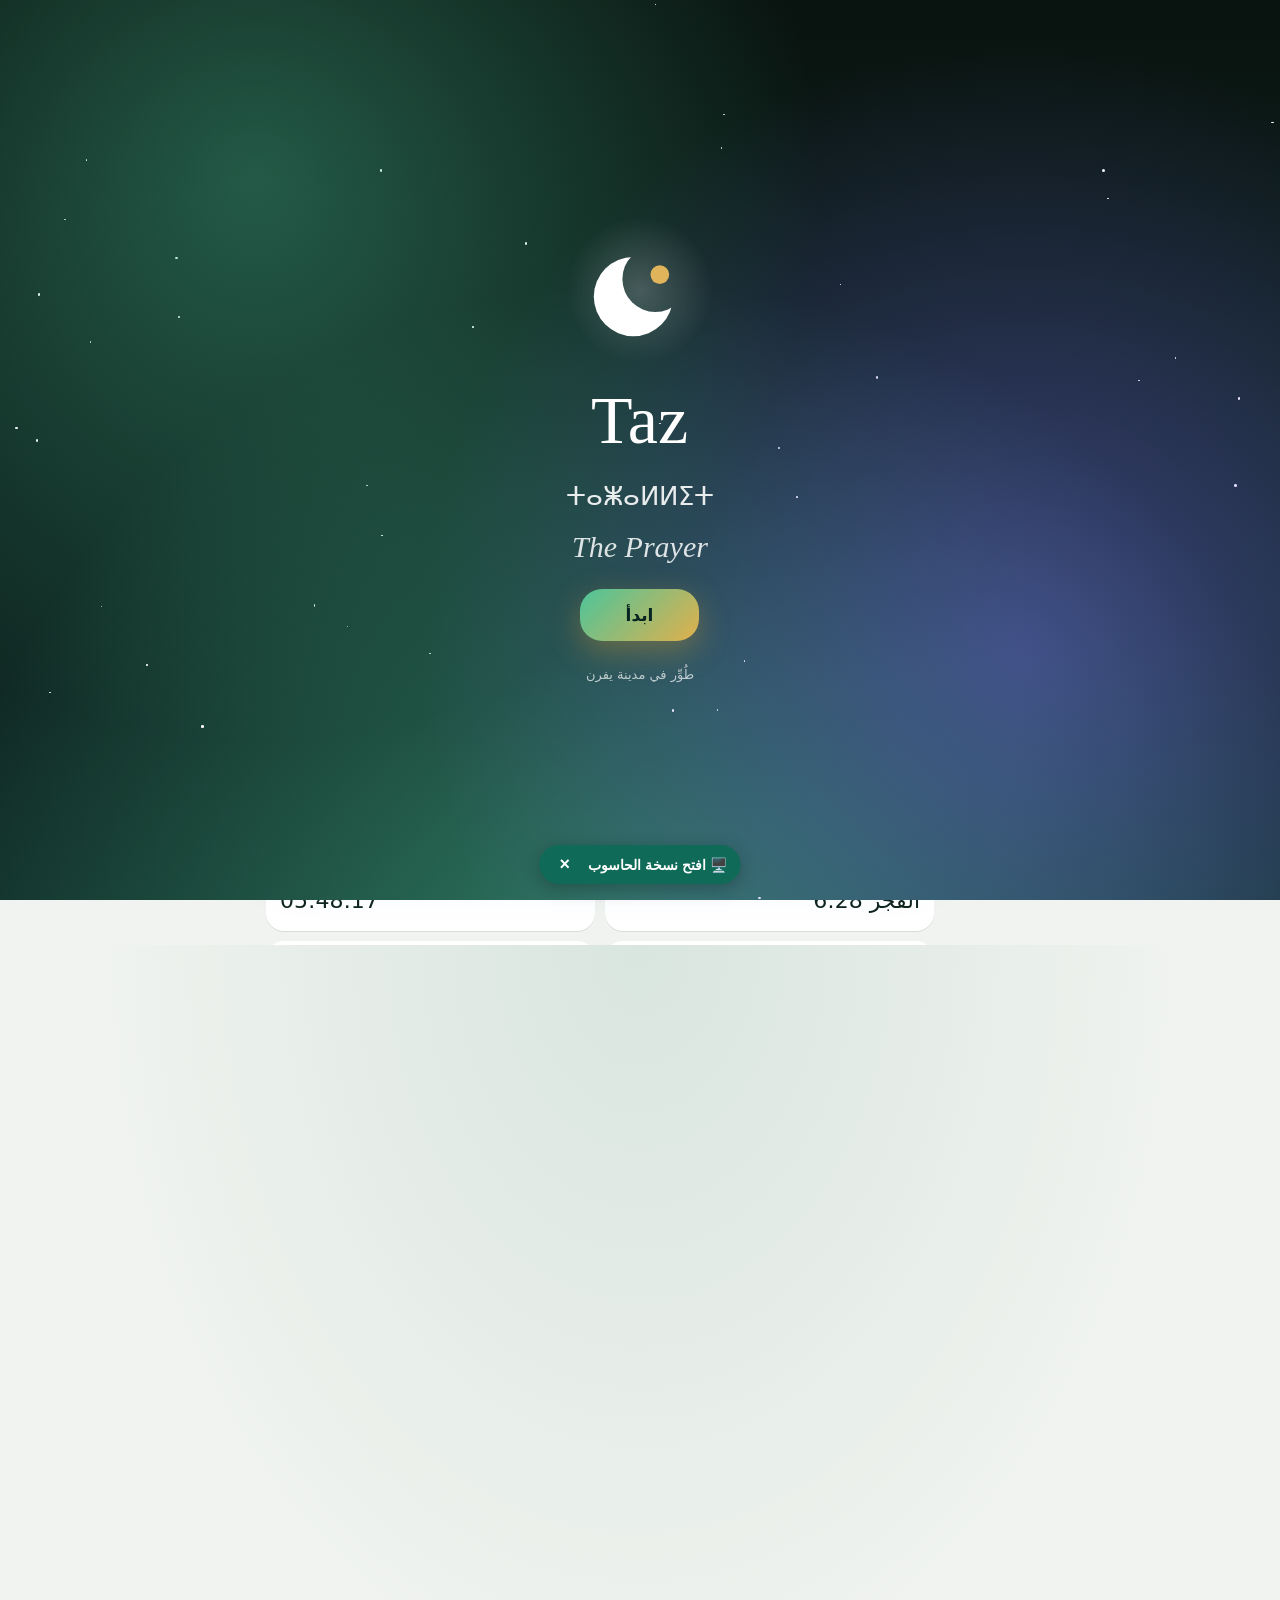
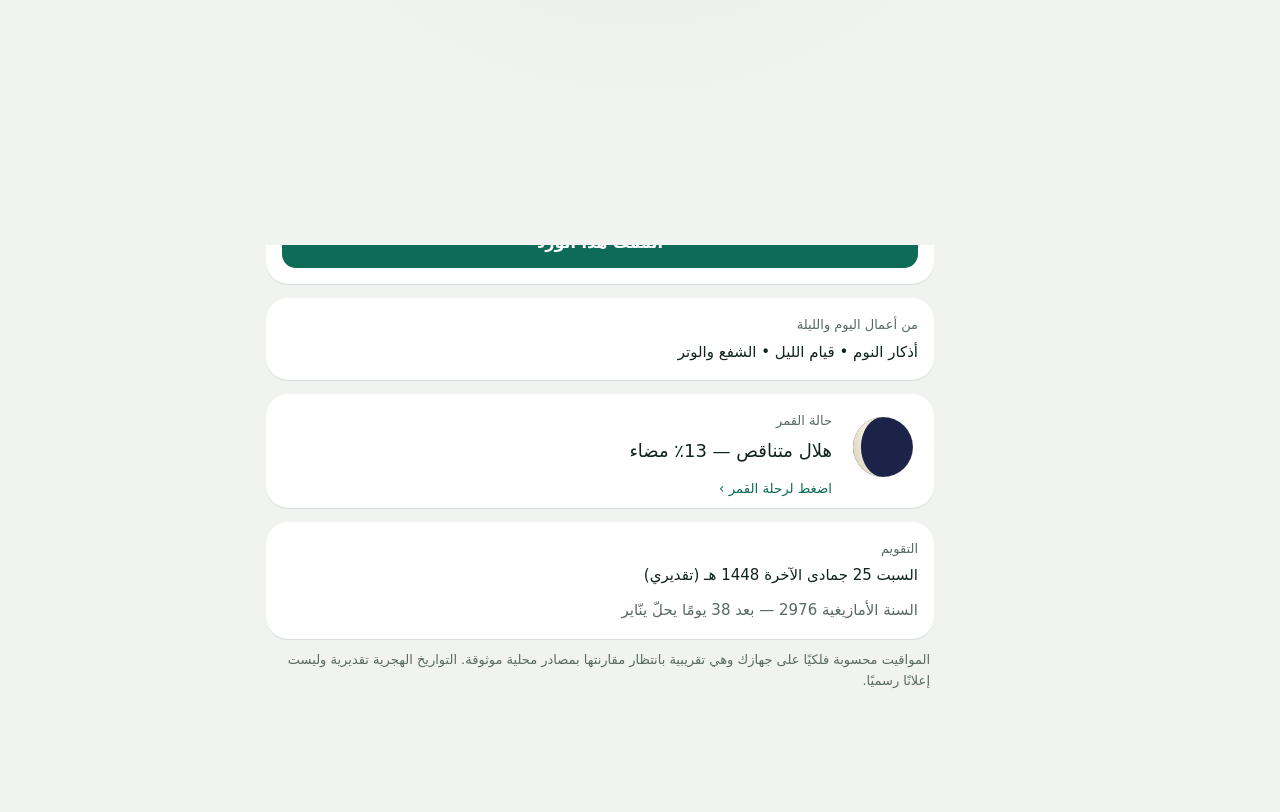
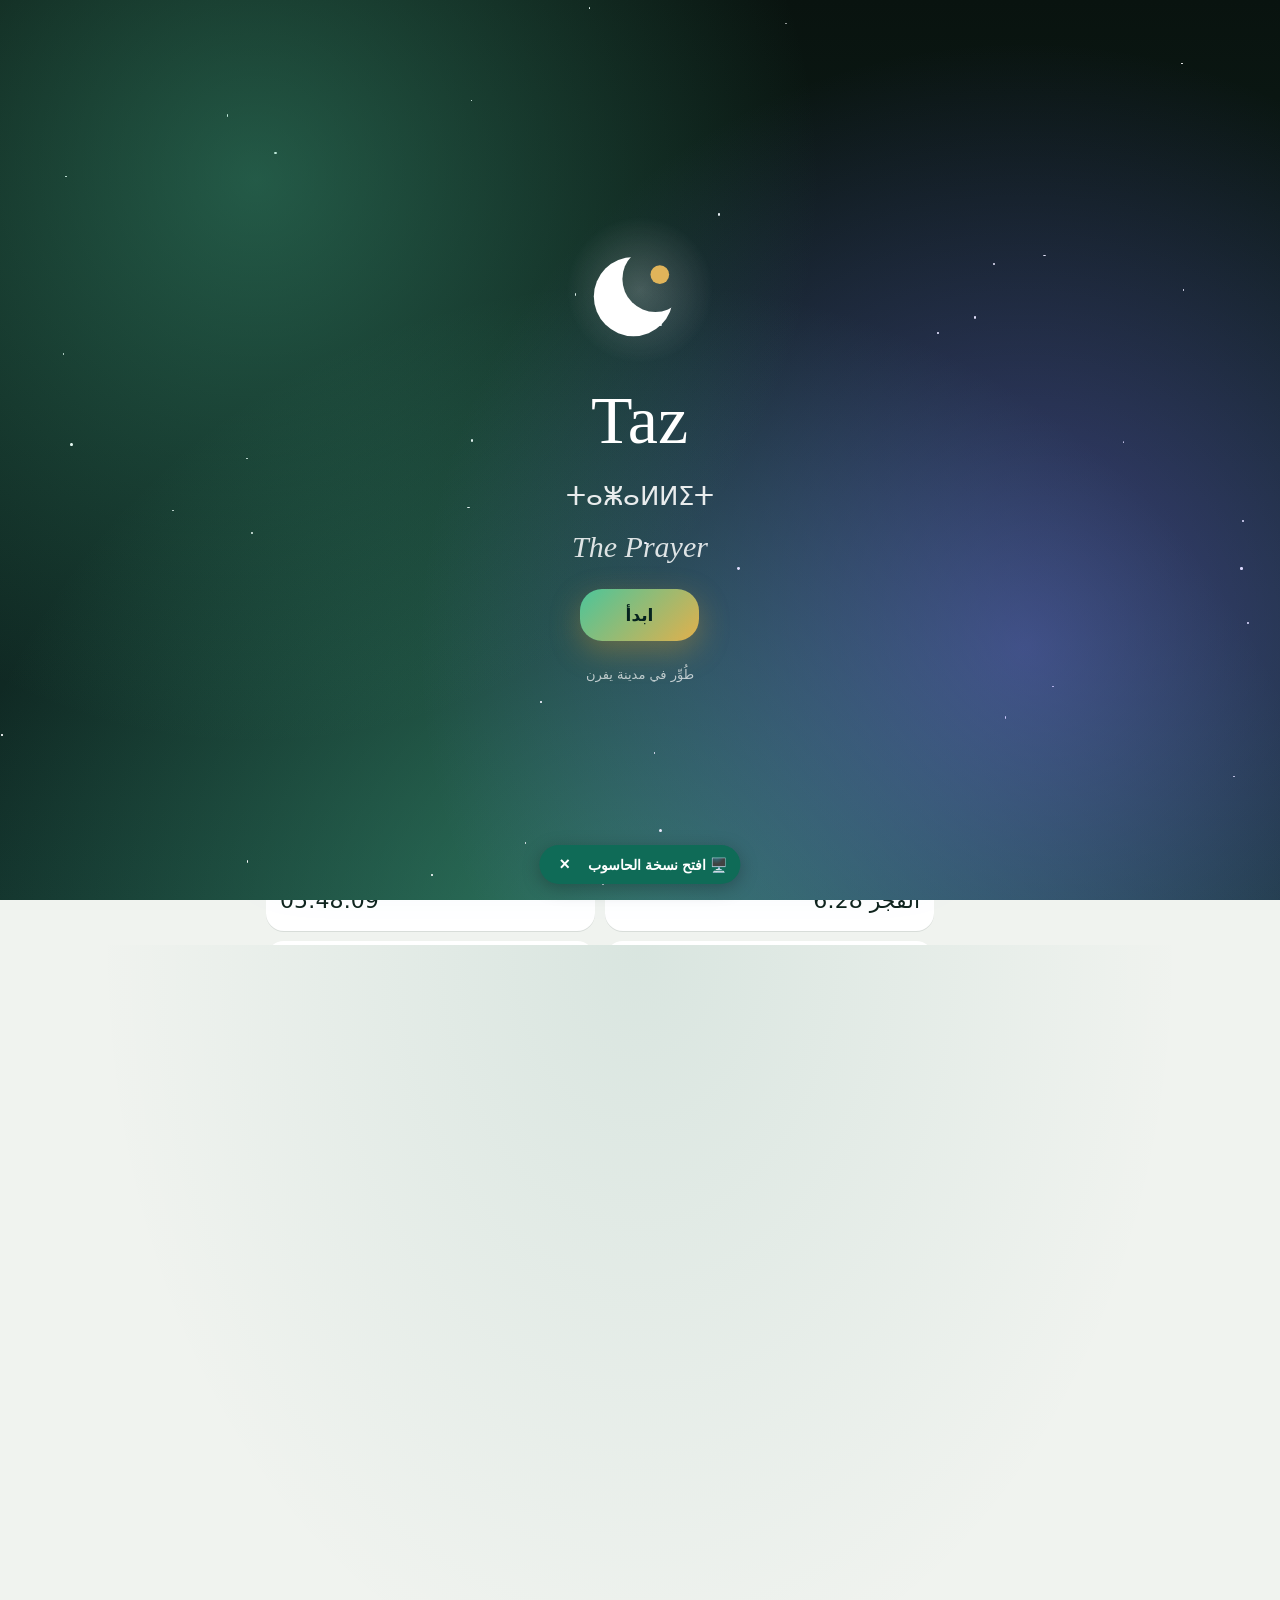
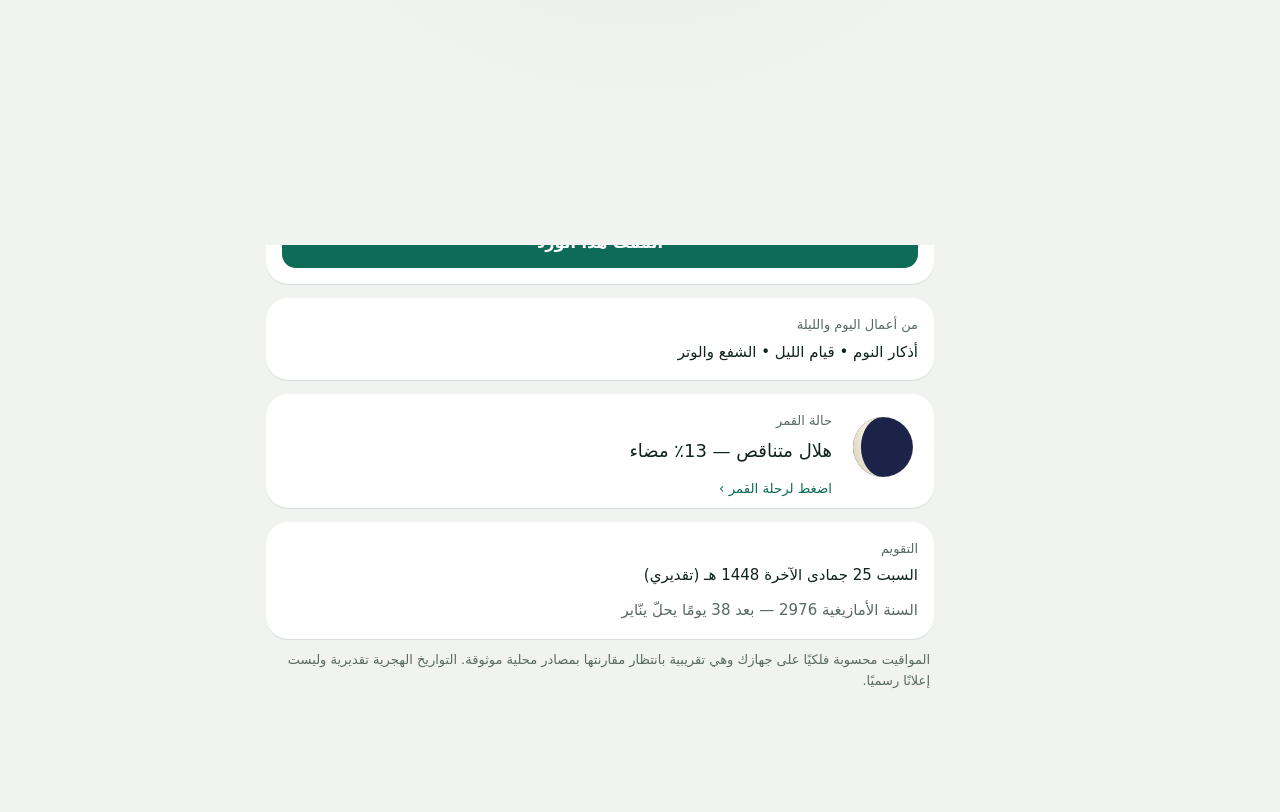
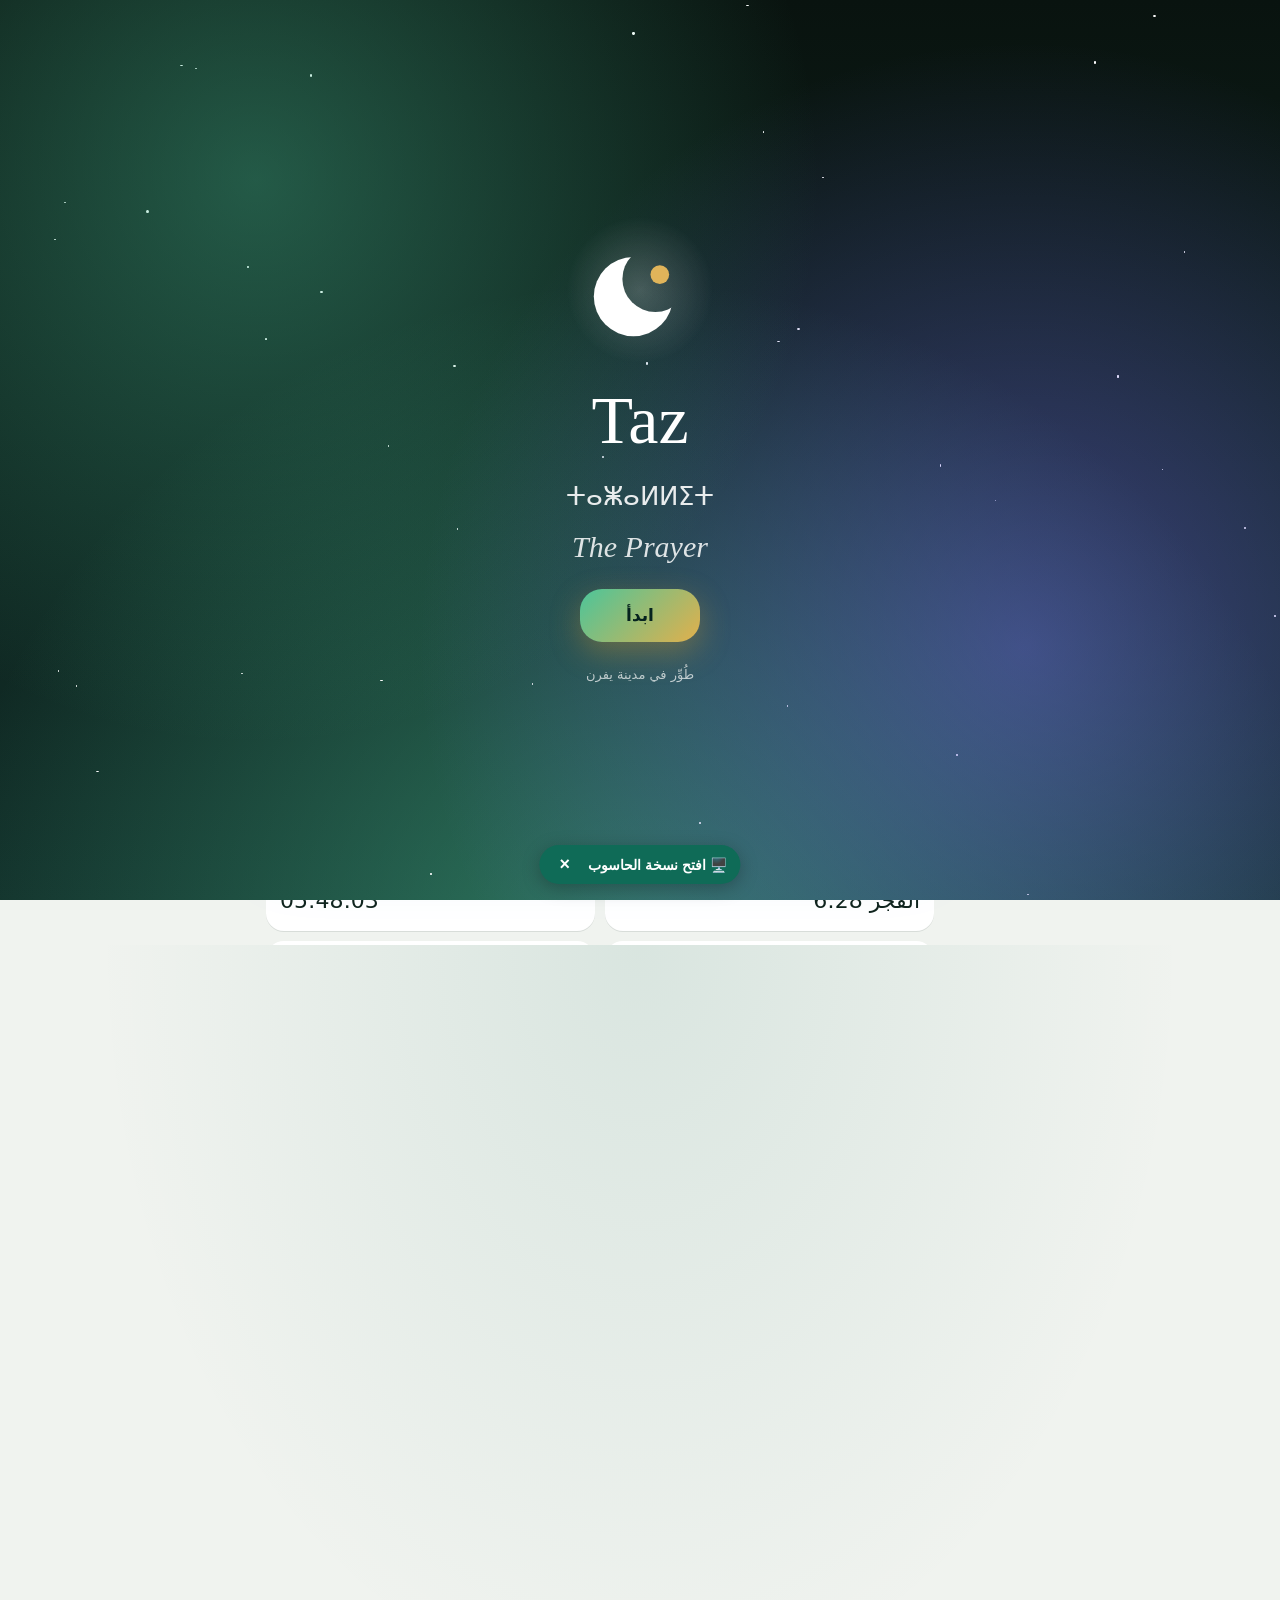
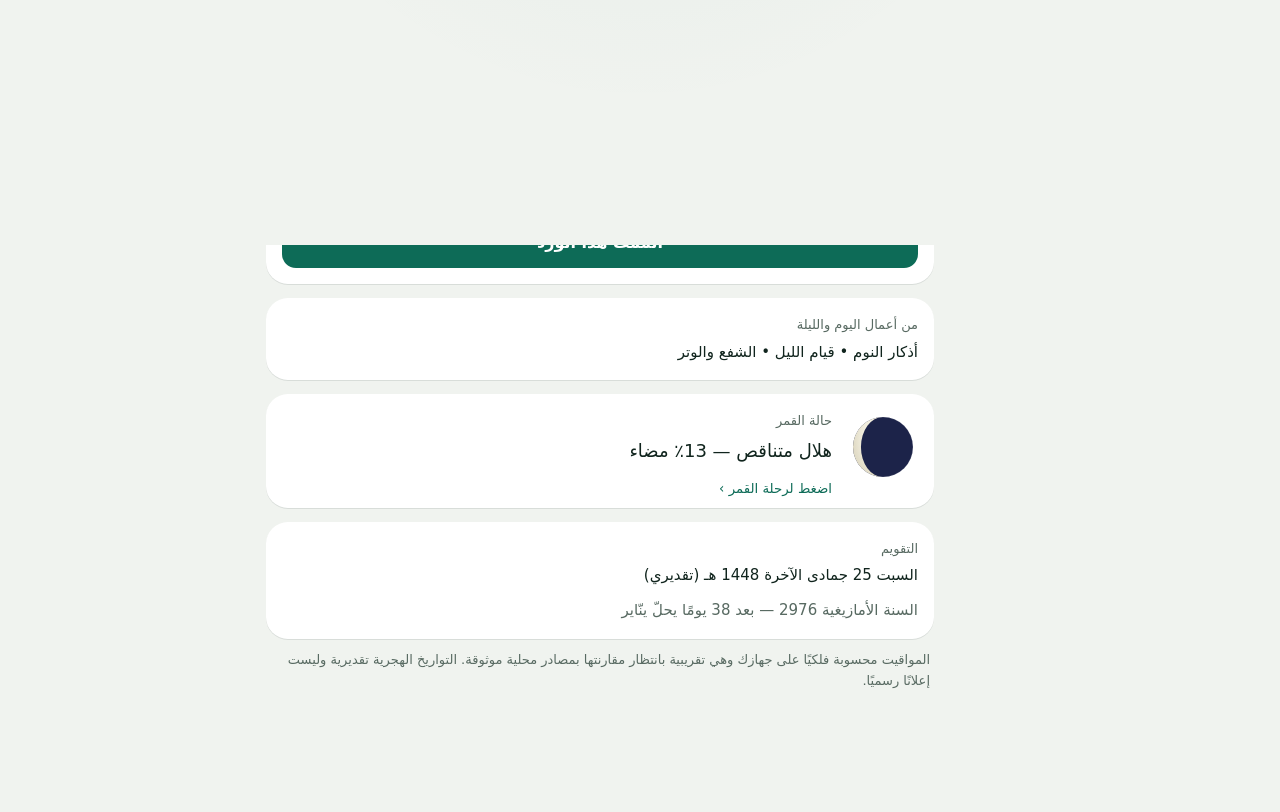
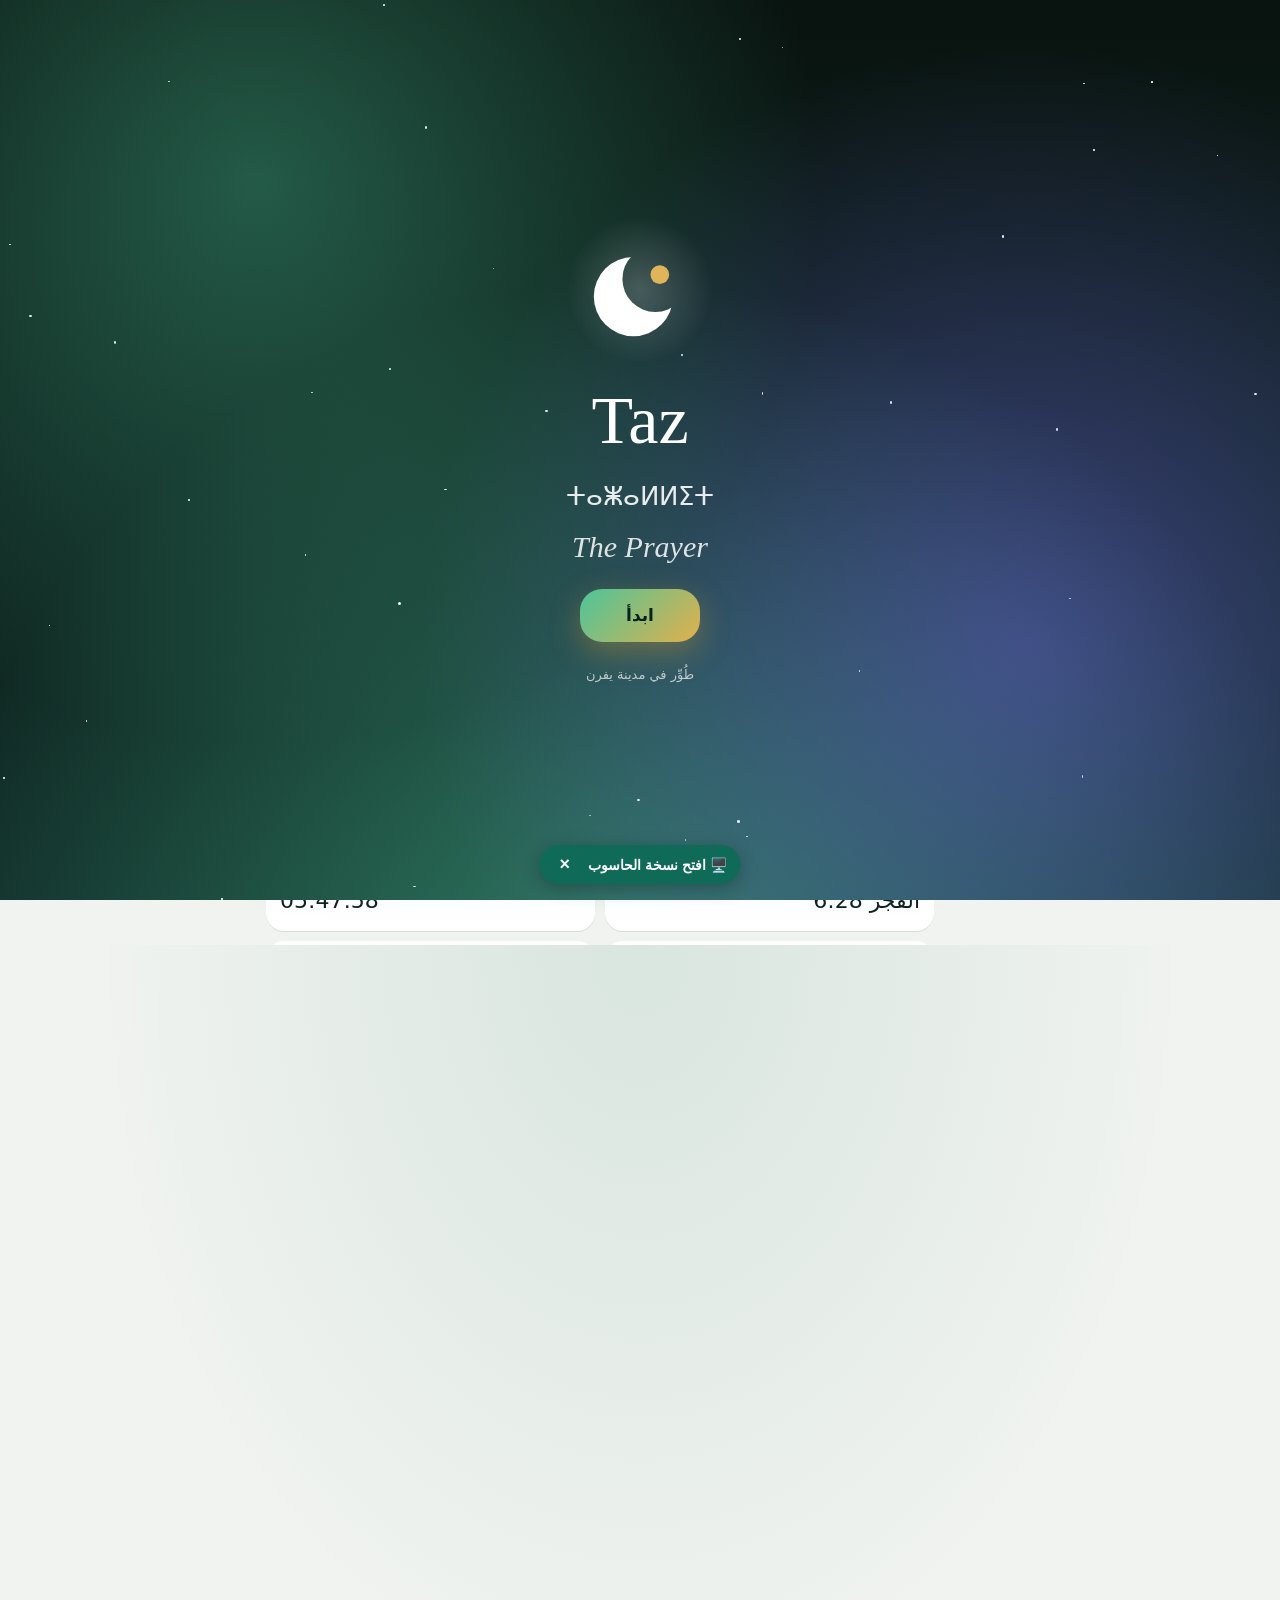
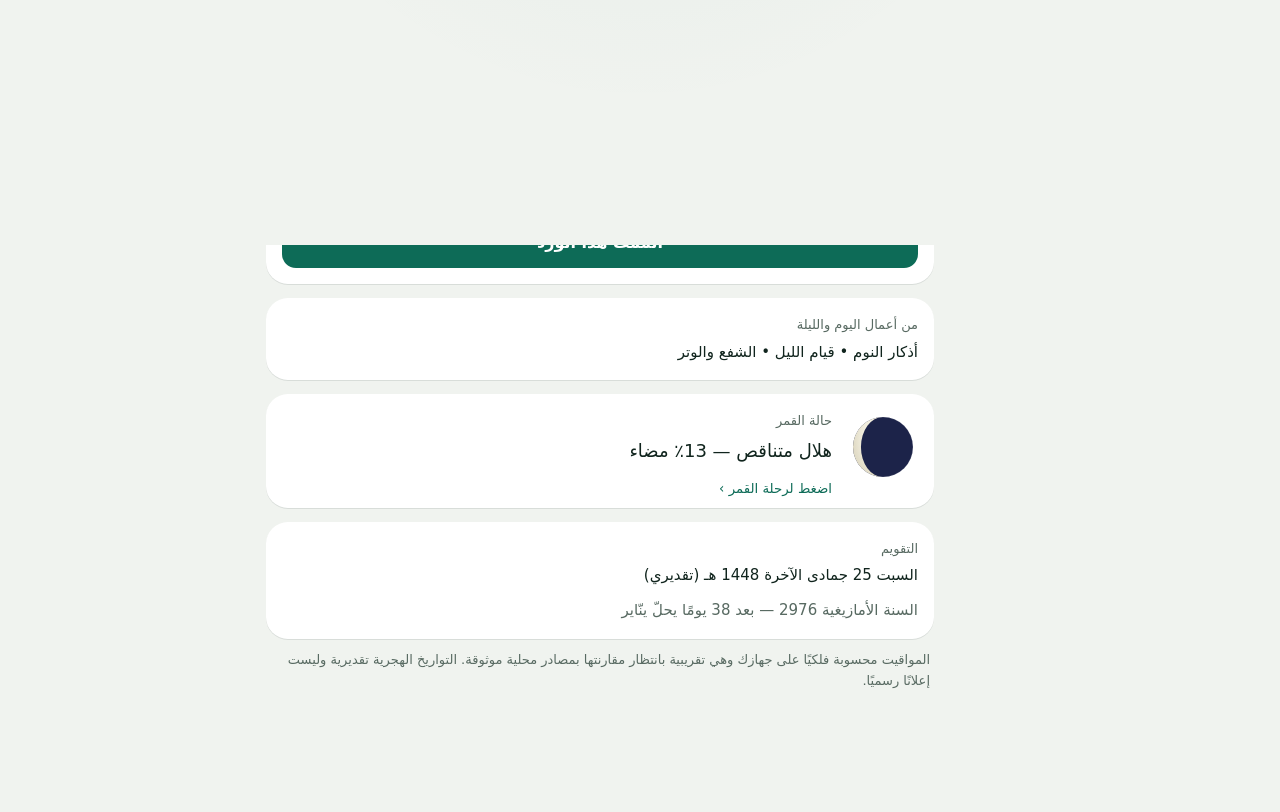
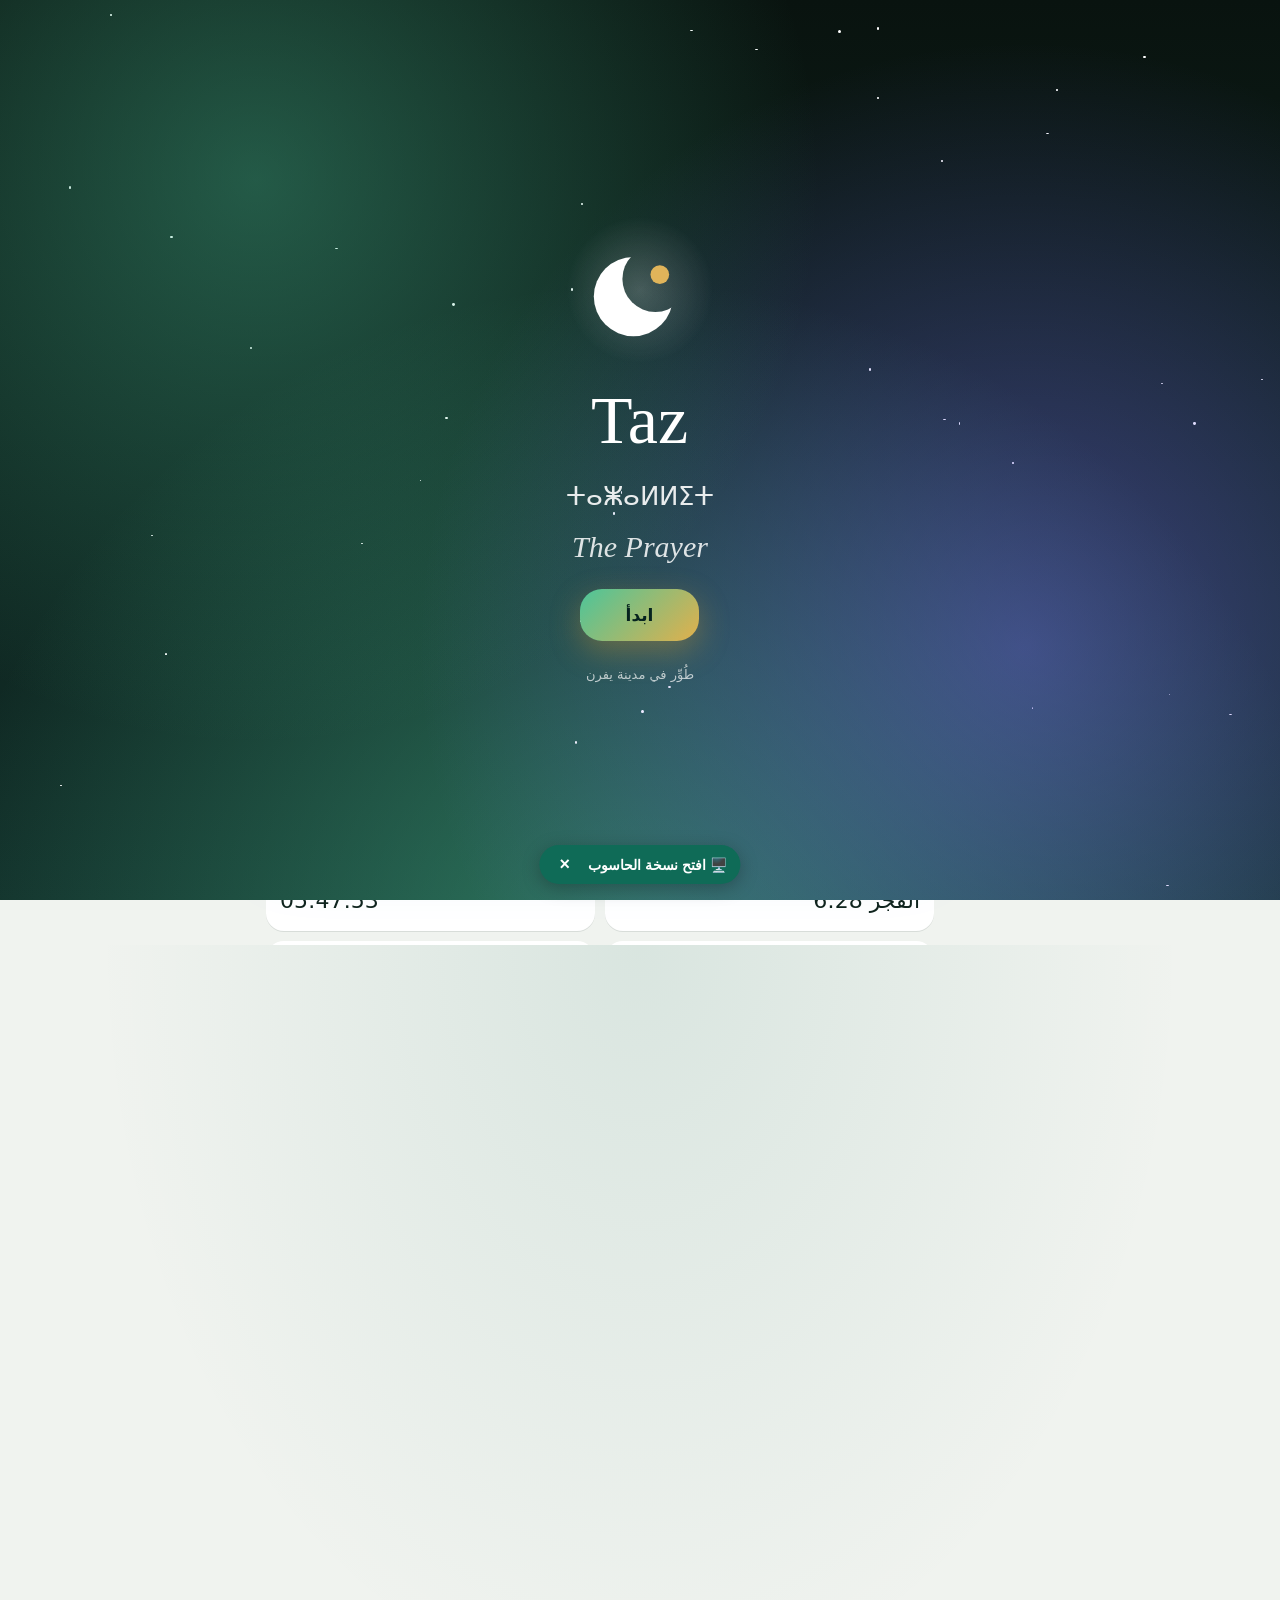
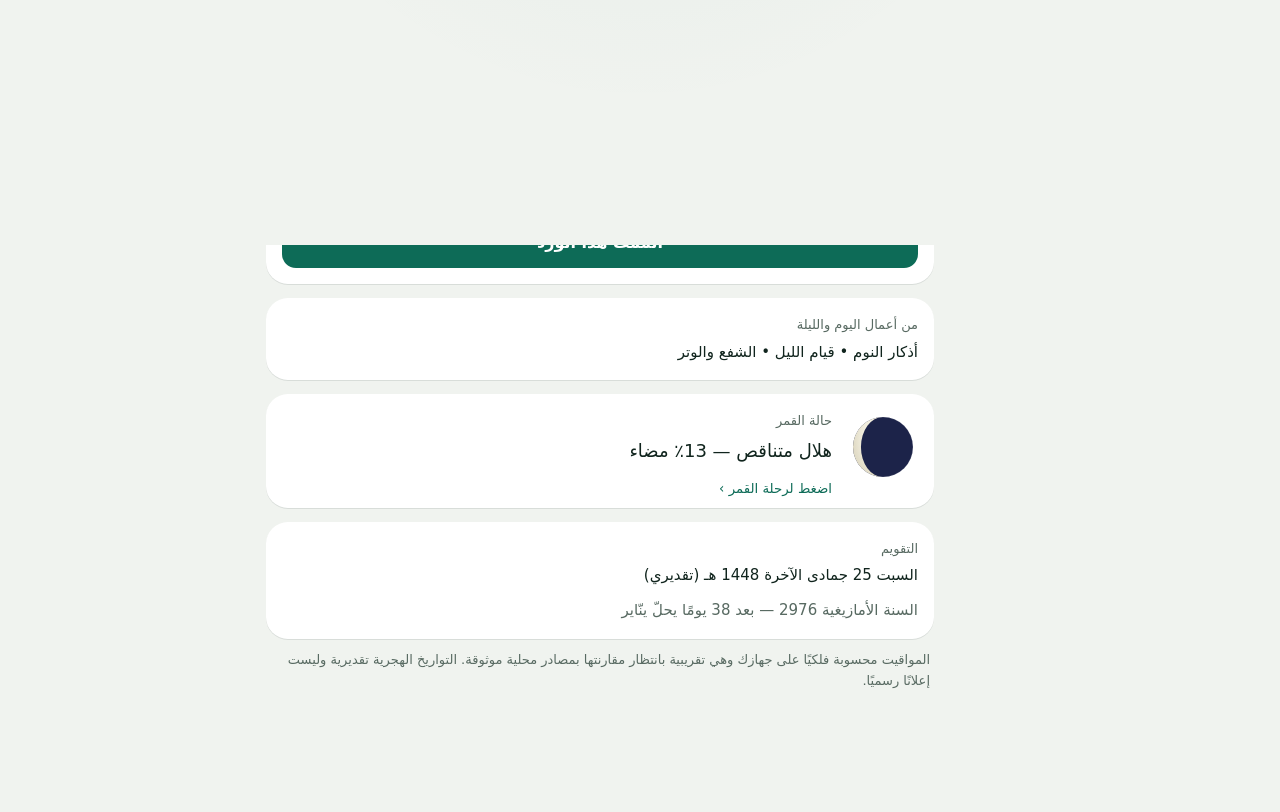
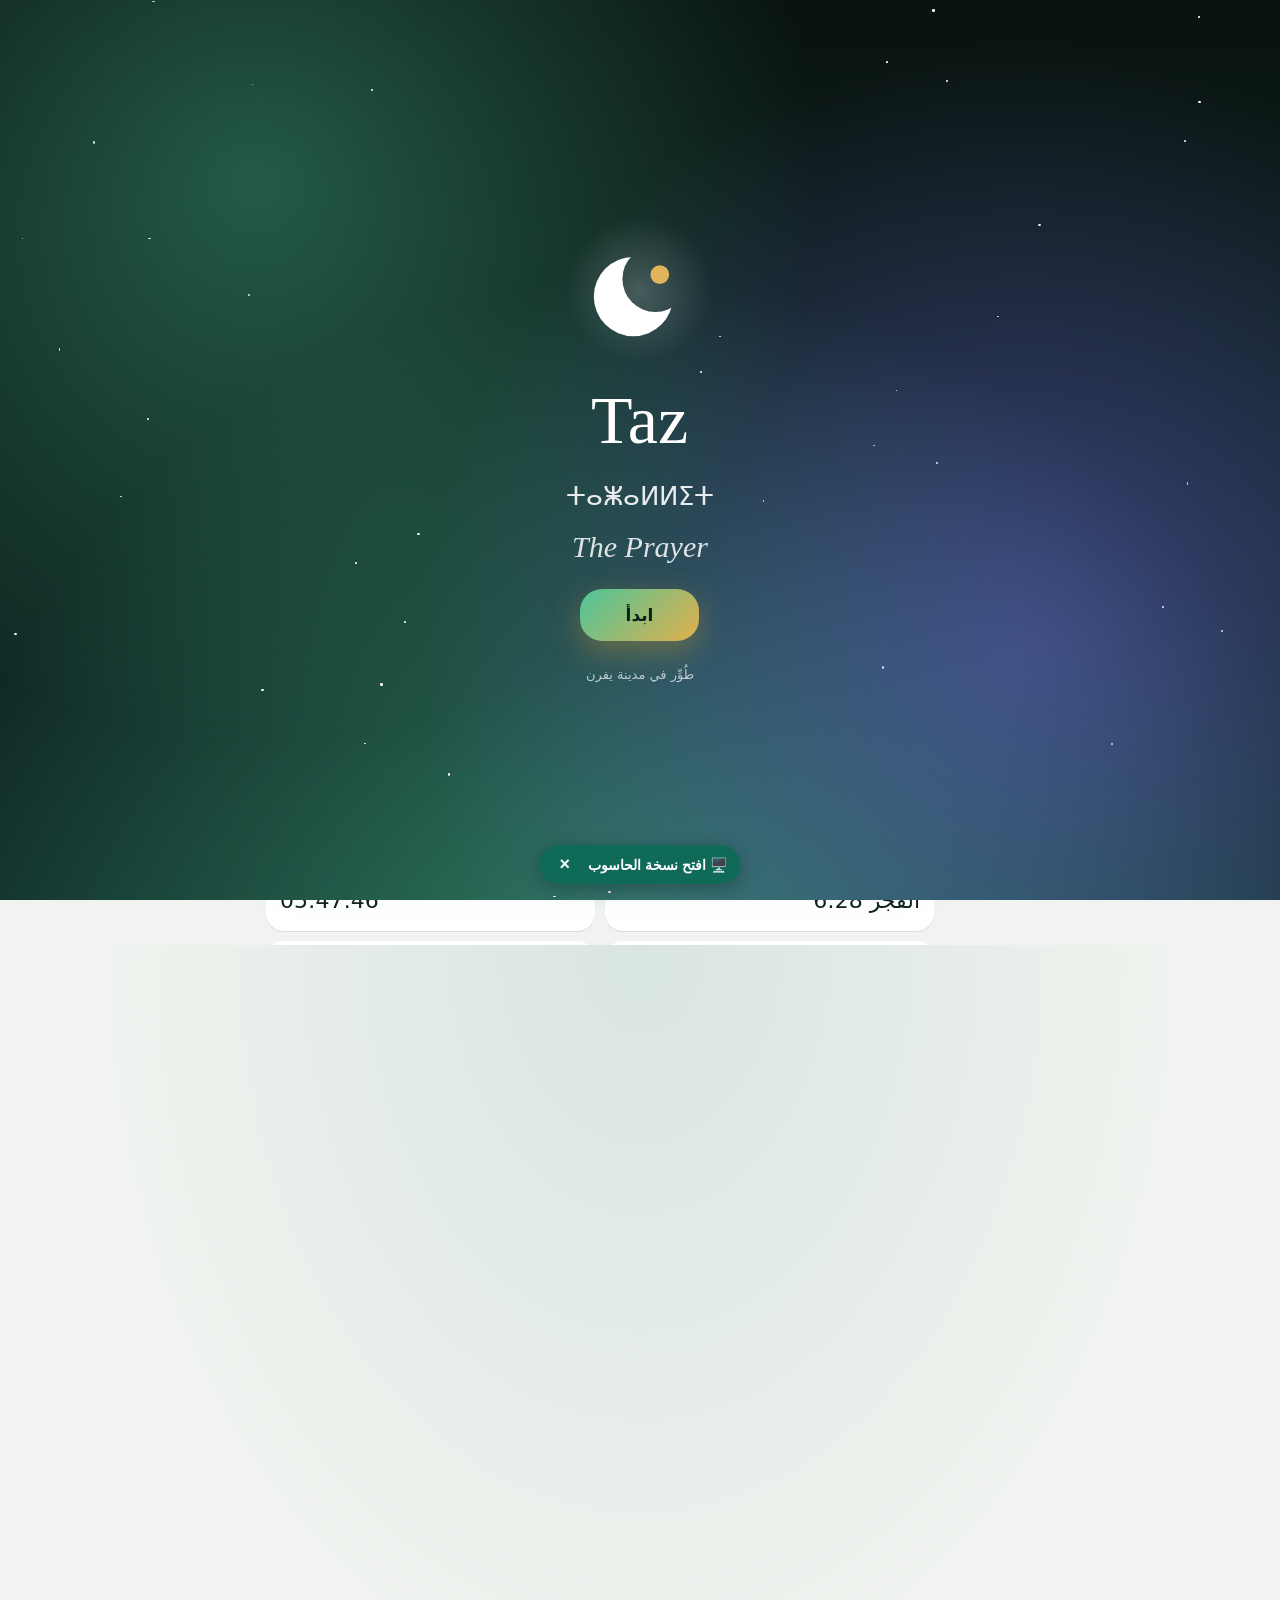
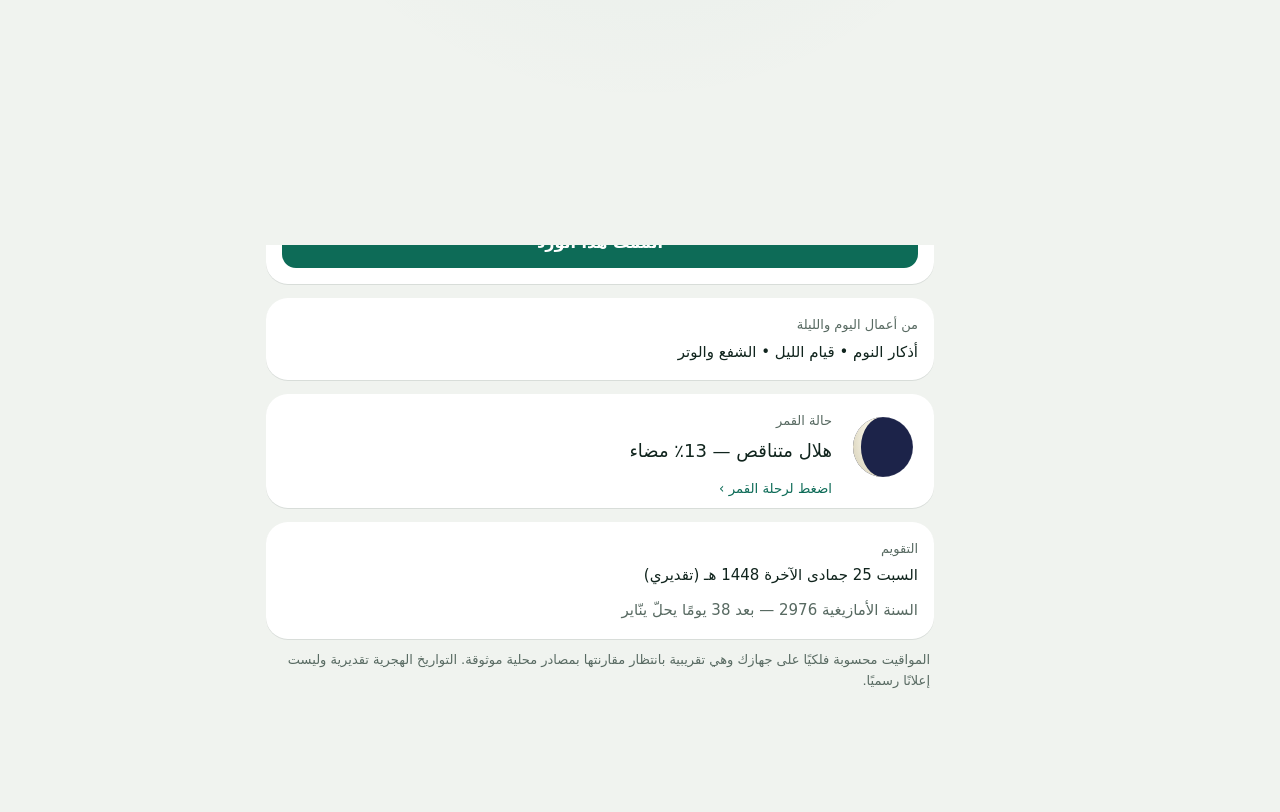
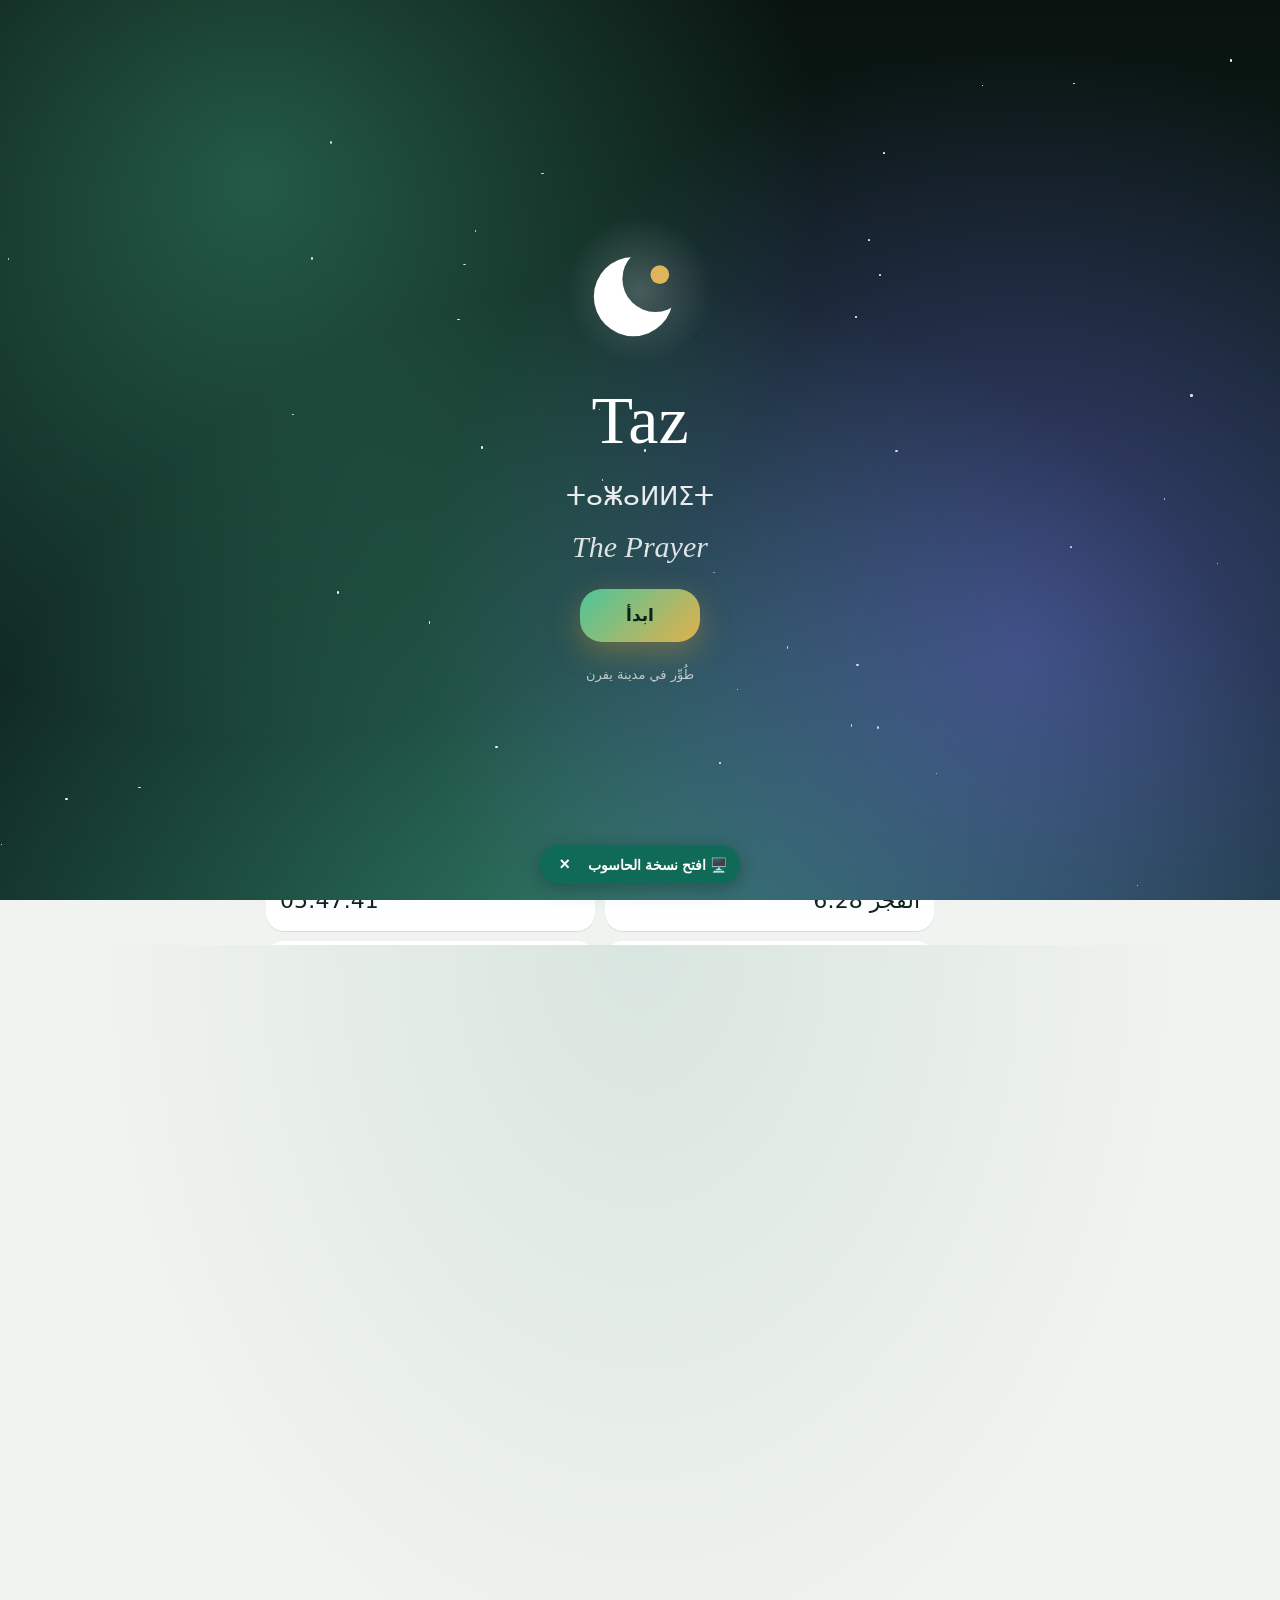
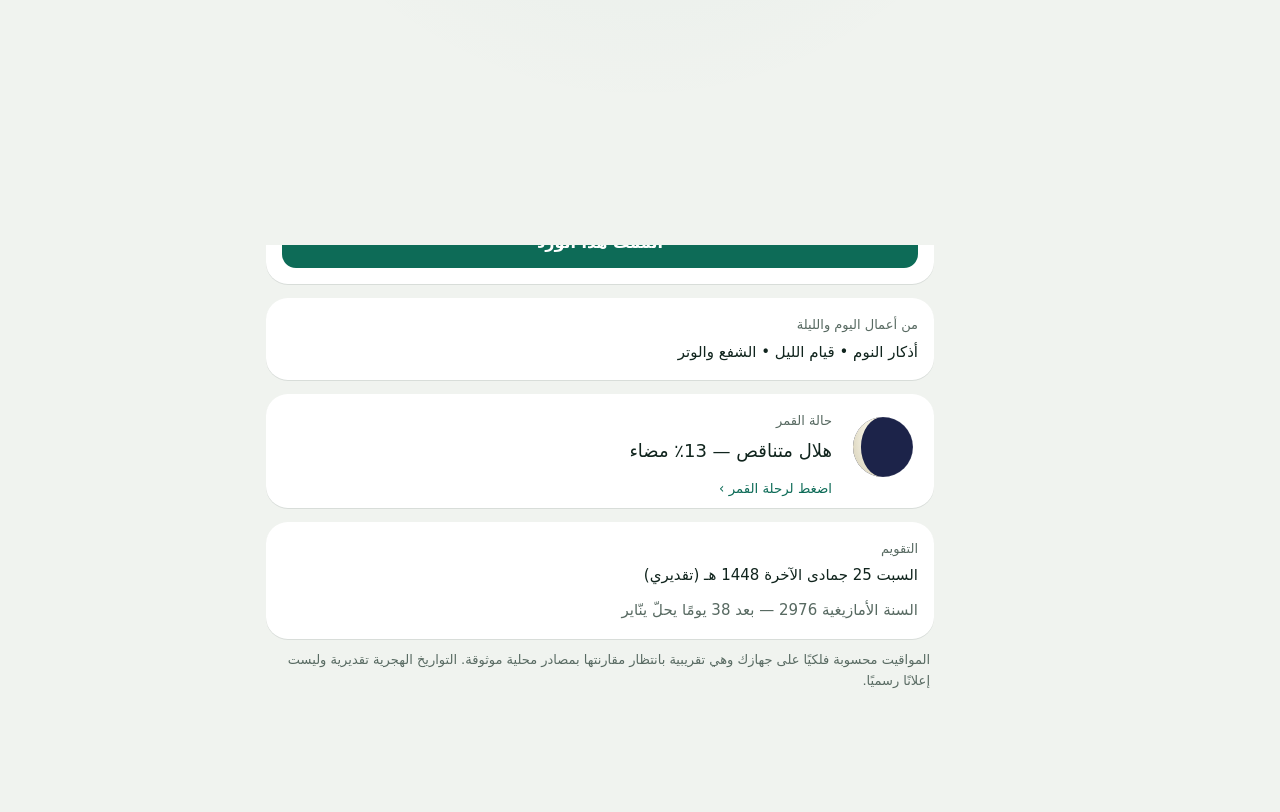
